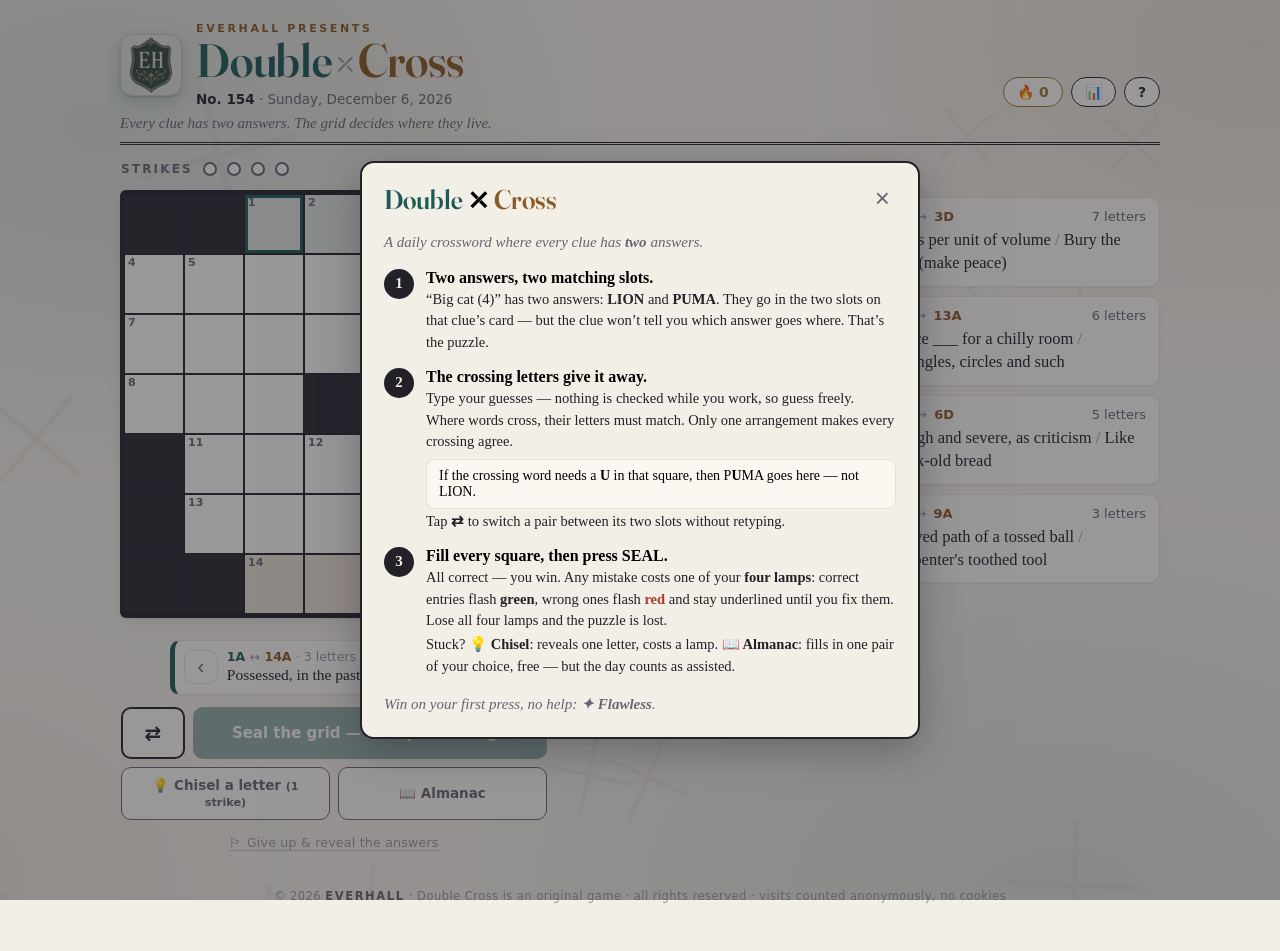
==== index.html @ c8966f08 "Bank extended to 448 days — fresh puzzles through Sept 2027 322 newly generated days appended (64 ex" ====
<!doctype html>
<!--
  Double Cross — © 2026 Everhall (everhall.ca). All rights reserved.
  An original game: play it, share it — please don't copy it.
  No license is granted for this code, the puzzles, or the clues. See /LICENSE.md.
-->
<html lang="en">
<head>
<meta charset="utf-8">
<meta name="viewport" content="width=device-width, initial-scale=1, viewport-fit=cover">
<title>Double Cross — a daily amusement</title>
<meta name="description" content="Every clue has two answers. The grid decides where they live. A new puzzle every day.">
<link rel="icon" href="[data-uri]">
<meta name="theme-color" content="#f2efe6">
</head>
<body>
<style>
  @font-face{font-family:'Fraunces Masthead';font-style:normal;font-weight:600;font-display:swap;src:url([data-uri]) format('woff2');}
  :root {
    --paper: #f2efe6;
    --paper-hi: #faf8f1;
    --paper-dim: #e7e2d4;
    --ink: #232028;
    --ink-soft: #6a6472;
    --ink-faint: #9b95a4;
    --accent: #1d5a56;   /* viridian — first twin home */
    --accent-wash: #1d5a5620;
    --accent2: #8a5a24;  /* ochre — second twin home */
    --accent2-wash: #8a5a2426;
    --good: #2f7a4d;
    --good-wash: #dcead9;
    --swapc: #c4841d;
    --swap-wash: #f4e3c2;
    --miss: #ac3b2a;
    --miss-wash: #f0d8d2;
    --gold: #9a7b2d;
    --block: #2a272e;
    --display: 'Fraunces Masthead', Georgia, 'Iowan Old Style', serif;
    --serif: 'Iowan Old Style', 'Palatino Linotype', Palatino, Georgia, serif;
    --sans: -apple-system, BlinkMacSystemFont, 'Segoe UI', system-ui, sans-serif;
    --cell: clamp(38px, calc((100vw - 44px) / 7), 58px);
    --shadow: 0 1px 2px rgba(35,32,40,.08), 0 4px 14px rgba(35,32,40,.07);
  }
  * { box-sizing: border-box; -webkit-tap-highlight-color: transparent; }
  html, body { margin: 0; }
  body { background: var(--paper); }
  #dxapp {
    font-family: var(--sans); color: var(--ink); background: transparent;
    position: relative; z-index: 1;
    min-height: 100vh; padding: 0 16px 40px; user-select: none; -webkit-user-select: none;
    touch-action: manipulation;
  }
  #dxapp .wrap { max-width: 1040px; margin: 0 auto; }

  /* ---------- living background ---------- */
  #bg { position: fixed; inset: 0; z-index: 0; pointer-events: none; overflow: hidden; background: var(--paper); }
  #bg::before {           /* soft, slowly breathing colour wash in the house palette */
    content: ''; position: absolute; inset: -25%;
    background:
      radial-gradient(38% 38% at 22% 26%, rgba(29,90,86,.13), transparent 70%),
      radial-gradient(34% 34% at 82% 20%, rgba(138,90,36,.10), transparent 72%),
      radial-gradient(44% 44% at 72% 84%, rgba(29,90,86,.10), transparent 72%),
      radial-gradient(30% 30% at 12% 82%, rgba(138,90,36,.07), transparent 72%);
    animation: bgdrift 46s ease-in-out infinite alternate;
  }
  #bgcanvas { position: absolute; top: 0; left: 0; width: 100%; height: calc(100% + 420px); opacity: .7; will-change: transform; }
  @keyframes bgdrift { from { transform: translate3d(-1.5%, 1%, 0) scale(1); } to { transform: translate3d(2.5%, -1.5%, 0) scale(1.07); } }
  @media (prefers-reduced-motion: reduce) { #bg::before { animation: none; } }

  /* ---------- brand row + crest ---------- */
  .brandrow { display: flex; align-items: center; gap: 14px; }
  .crest {
    width: 62px; height: 62px; border-radius: 13px; flex: none;
    box-shadow: 0 1px 2px rgba(35,32,40,.2), 0 6px 18px rgba(29,90,86,.22);
    border: 1px solid rgba(35,32,40,.14);
  }
  @media (max-width: 480px) { .crest { width: 50px; height: 50px; border-radius: 11px; } .brandrow { gap: 11px; } }

  /* ---------- header ---------- */
  header.dx { padding: 22px 0 10px; border-bottom: 3px double var(--ink); margin-bottom: 14px; }
  .masth { display: flex; align-items: flex-end; justify-content: space-between; gap: 12px; flex-wrap: wrap; }
  .eyebrow { font-size: 11px; letter-spacing: .24em; color: var(--accent2); font-weight: 600; margin-bottom: 2px; }
  h1.title { font-family: var(--display); font-weight: 600; font-size: clamp(32px, 6.4vw, 47px); margin: 0; line-height: 1; letter-spacing: -.005em; text-wrap: balance; }
  h1.title .t1 { color: var(--accent); }
  h1.title .tx { color: var(--ink-faint); font-size: .58em; vertical-align: .14em; padding: 0 .04em; font-family: var(--serif); font-weight: 400; }
  h1.title .t2 { color: var(--accent2); }
  .dateline { font-size: 13.5px; color: var(--ink-soft); margin-top: 7px; }
  .dateline b { color: var(--ink); font-weight: 600; }
  .hdr-actions { display: flex; gap: 8px; align-items: center; }
  .chip {
    border: 1.5px solid var(--ink); background: var(--paper-hi); border-radius: 999px;
    font-size: 14px; padding: 7px 13px; cursor: pointer; font-weight: 600; color: var(--ink);
    display: inline-flex; align-items: center; gap: 6px; font-family: var(--sans); line-height: 1;
  }
  .chip:hover { background: var(--paper-dim); }
  .chip:focus-visible, button:focus-visible { outline: 3px solid var(--accent); outline-offset: 2px; }
  .chip.streak { border-color: var(--gold); color: var(--gold); font-variant-numeric: tabular-nums; }
  .tagline { font-family: var(--serif); font-style: italic; color: var(--ink-soft); font-size: 15px; margin: 8px 0 0; }

  /* ---------- layout ---------- */
  main.dx { display: grid; grid-template-columns: auto 1fr; gap: 26px; align-items: start; }
  @media (max-width: 899px) { main.dx { grid-template-columns: 1fr; gap: 14px; } .cluecol { padding-bottom: 240px; } }

  /* ---------- board ---------- */
  .boardcol { display: flex; flex-direction: column; gap: 12px; align-items: center; }
  @media (min-width: 900px) { .boardcol { position: sticky; top: 12px; } }
  .board {
    display: grid; grid-template-columns: repeat(7, var(--cell)); grid-auto-rows: var(--cell);
    gap: 2px; background: var(--ink); padding: 3px; border: 2px solid var(--ink); border-radius: 6px;
    box-shadow: var(--shadow); touch-action: manipulation;
  }
  .cell { position: relative; background: var(--paper-hi); display: flex; align-items: center; justify-content: center; cursor: pointer; }
  .cell.block { background: var(--block); cursor: default; }
  .cell .num { position: absolute; top: 1px; left: 3px; font-size: calc(var(--cell) * .19); color: var(--ink-soft); font-weight: 600; pointer-events: none; }
  .cell .ltr { font-weight: 700; font-size: calc(var(--cell) * .5); line-height: 1; pointer-events: none; }
  .cell.pencil .ltr { color: var(--ink-soft); }
  .cell.lockedc { background: var(--good-wash); }
  .cell.lockedc .ltr { color: var(--good); }
  .cell.revealedc { background: var(--swap-wash); }
  .cell.revealedc .ltr { color: var(--accent2); }
  .cell.revealedc::after { content: ''; position: absolute; right: 3px; bottom: 3px; width: 5px; height: 5px; border-radius: 50%; background: var(--accent2); }
  .cell.ghost .ltr { color: var(--miss); opacity: .85; font-weight: 400; font-family: var(--serif); }
  .cell.sel { box-shadow: inset 0 0 0 3px var(--accent); z-index: 2; }
  .cell.inslot1 { background: linear-gradient(0deg, var(--accent-wash), var(--accent-wash)), var(--paper-hi); }
  .cell.inslot2 { background: linear-gradient(0deg, var(--accent2-wash), var(--accent2-wash)), var(--paper-hi); }
  .cell.inslot1.lockedc, .cell.inslot2.lockedc { background: var(--good-wash); }
  .cell.inslot1.revealedc, .cell.inslot2.revealedc { background: var(--swap-wash); }
  @keyframes cellpop { 0% { transform: scale(.86); } 60% { transform: scale(1.06); } 100% { transform: scale(1); } }
  .cell.pop .ltr { animation: cellpop .28s ease-out; }
  @keyframes boardshake { 0%,100% { transform: translateX(0); } 25% { transform: translateX(-5px); } 50% { transform: translateX(4px); } 75% { transform: translateX(-2px); } }
  .board.shake { animation: boardshake .3s ease-in-out; }
  @media (prefers-reduced-motion: reduce) { .cell.pop .ltr, .board.shake { animation: none; } }

  /* ---------- lamps + actions ---------- */
  .lamps { display: flex; align-items: center; gap: 10px; font-size: 12px; letter-spacing: .18em; color: var(--ink-soft); font-weight: 600; width: 100%; max-width: calc(7 * var(--cell) + 20px); }
  .lamp { width: 14px; height: 14px; border-radius: 50%; border: 2px solid var(--ink-soft); background: var(--paper-hi); transition: background .25s, border-color .25s; }
  .lamp.lit { background: var(--miss); border-color: var(--miss); }
  .clockchip {
    margin-left: auto; border: none; background: none; cursor: pointer;
    display: inline-flex; align-items: center; gap: 5px;
    font-family: var(--sans); font-weight: 600; font-size: 13px; letter-spacing: .04em;
    color: var(--ink-soft); padding: 2px 6px; border-radius: 7px; font-variant-numeric: tabular-nums;
  }
  .clockchip:hover { color: var(--ink); }
  .clockchip.off { opacity: .45; }
  .actionbar { display: flex; flex-direction: column; gap: 8px; width: 100%; max-width: calc(7 * var(--cell) + 20px); }
  .lockrow { display: flex; gap: 8px; }
  button.btn {
    font-family: var(--sans); font-weight: 700; font-size: 15px; border-radius: 10px; cursor: pointer;
    border: 2px solid var(--ink); padding: 12px 14px; background: var(--paper-hi); color: var(--ink); line-height: 1.2;
  }
  button.btn:disabled { opacity: .45; cursor: default; }
  button.btn.primary { background: var(--accent); border-color: var(--accent); color: #fff; flex: 1; min-height: 52px; }
  button.btn.primary:not(:disabled):hover { filter: brightness(1.08); }
  button.btn.swapb { min-width: 64px; font-size: 20px; }
  .lockwords { font-variant-numeric: tabular-nums; }
  .lockwords .w1 { text-decoration: underline solid #ffffff88 2px; text-underline-offset: 3px; }
  .toolrow { display: flex; gap: 8px; }
  .toolrow .btn { flex: 1; font-size: 13.5px; font-weight: 600; padding: 9px 8px; border-width: 1.5px; border-color: var(--ink-soft); color: var(--ink-soft); }
  .toolrow .btn:not(:disabled):hover { border-color: var(--ink); color: var(--ink); }
  .giveup {
    align-self: center; margin-top: 2px; background: none; border: none; cursor: pointer;
    font-family: var(--sans); font-size: 12.5px; color: var(--ink-faint); letter-spacing: .02em;
    padding: 5px 8px; border-radius: 8px; text-decoration: underline; text-underline-offset: 3px;
    text-decoration-color: rgba(155,149,164,.5);
  }
  .giveup:hover:not(:disabled) { color: var(--miss); text-decoration-color: var(--miss); }
  .giveup.armed { color: var(--miss); text-decoration-color: var(--miss); font-weight: 600; }
  .giveup:disabled { opacity: .4; cursor: default; text-decoration: none; }
  .giveup:focus-visible { outline: 3px solid var(--accent); outline-offset: 2px; }

  /* ---------- the seal: flashes, marks, ledger ---------- */
  @keyframes flashg { 0%, 100% { box-shadow: inset 0 0 0 99px rgba(46,125,79,0); } 18%, 52% { box-shadow: inset 0 0 0 99px rgba(46,125,79,.38); } 35%, 70% { box-shadow: inset 0 0 0 99px rgba(46,125,79,.08); } }
  @keyframes flashr { 0%, 100% { box-shadow: inset 0 0 0 99px rgba(179,64,46,0); } 18%, 52% { box-shadow: inset 0 0 0 99px rgba(179,64,46,.42); } 35%, 70% { box-shadow: inset 0 0 0 99px rgba(179,64,46,.1); } }
  .cell.flashG { animation: flashg 1.7s ease-out; }
  .cell.flashR { animation: flashr 1.7s ease-out; }
  .cell.markA { box-shadow: inset 0 -3px 0 -1px var(--miss); }
  .cell.markD { box-shadow: inset -3px 0 0 -1px var(--miss); }
  .cell.markA.markD { box-shadow: inset 0 -3px 0 -1px var(--miss), inset -3px 0 0 -1px var(--miss); }
  .cell.markStale.markA { box-shadow: inset 0 -3px 0 -1px rgba(179,64,46,.28); }
  .cell.markStale.markD { box-shadow: inset -3px 0 0 -1px rgba(179,64,46,.28); }
  .cell.markStale.markA.markD { box-shadow: inset 0 -3px 0 -1px rgba(179,64,46,.28), inset -3px 0 0 -1px rgba(179,64,46,.28); }
  .cell.sel.markA, .cell.sel.markD, .cell.sel.markA.markD { box-shadow: inset 0 0 0 3px var(--accent); } /* cursor outranks marks */
  .sealbtn { border-color: var(--gold, #a8842c); }
  .sealbtn.armed { background: var(--gold, #a8842c); border-color: var(--gold, #a8842c); }
  .sealbtn.lastseal { background: var(--miss); border-color: var(--miss); }
  .ledger {
    margin: 8px 0 0; padding: 8px 12px; border-radius: 10px;
    background: var(--paper-hi); border: 1.5px dashed var(--paper-dim);
    font-family: var(--sans); font-size: 14px; color: var(--ink-soft);
    display: flex; flex-direction: column; gap: 3px;
  }
  .ledger[hidden] { display: none; }
  .ledger .ledline.now { color: var(--ink); font-weight: 600; }
  .ledger .ledline.warn { color: var(--miss); font-weight: 600; }

  /* ---------- the win show: Folded & Sealed ---------- */
  .showstage { position: fixed; inset: 0; z-index: 60; touch-action: none; cursor: pointer; }
  .showbox { position: absolute; perspective: 1100px; perspective-origin: 50% 20%; }
  .showtile {
    position: absolute; display: flex; align-items: center; justify-content: center;
    box-shadow: 0 0 0 1px rgba(35,32,40,.55); border-radius: 2px;
  }
  .showtile .tl { font-family: var(--sans); font-weight: 700; }
  .showtile.back { background: #efe9da !important; }
  .showtile.back .tl { display: none; } /* clean paper backs — no ghost letters */
  .showtile.tblock.back { background: #55504a !important; }
  .foldgroup { position: absolute; }
  .foldshade { position: absolute; inset: 0; background: #232028; opacity: 0; pointer-events: none; z-index: 960; }
  .castshadow { position: absolute; opacity: 0; pointer-events: none; }
  .crease { position: absolute; background: #232028; opacity: 0; pointer-events: none; }
  .sealcard {
    position: absolute; z-index: 62; border-radius: 12px; background: #f6f2e7;
    box-shadow: 0 2px 6px rgba(35,32,40,.28), 0 14px 34px rgba(35,32,40,.25);
    border: 2px solid rgba(35,32,40,.5);
  }
  .sealcard.gold { border-color: var(--gold, #a8842c); box-shadow: 0 2px 6px rgba(35,32,40,.28), 0 14px 34px rgba(168,132,44,.4); }
  .sealface {
    width: 100%; height: 100%; transform: scaleX(-1); display: flex; flex-direction: column;
    align-items: center; justify-content: center; gap: 6%; padding: 7%; box-sizing: border-box; text-align: center;
  }
  .sealface.plain { transform: none; }
  .sealcrest { width: 38%; height: auto; border-radius: 12%; box-shadow: 0 1px 3px rgba(35,32,40,.3); }
  .sealtitle { font-family: var(--display); font-weight: 600; color: var(--ink); font-size: 14px; letter-spacing: .04em; white-space: nowrap; }
  .sealsub {
    font-family: var(--display); font-weight: 600; color: var(--accent); font-size: 11px; letter-spacing: .12em;
    border: 1.5px solid var(--accent); border-radius: 4px; padding: 2px 7px; transform: rotate(-6deg); white-space: nowrap;
  }
  .sealflaw { font-family: var(--display); font-weight: 600; color: var(--gold, #a8842c); font-size: 10.5px; letter-spacing: .14em; white-space: nowrap; }
  .skiphint {
    position: fixed; bottom: calc(20px + env(safe-area-inset-bottom)); left: 50%; transform: translateX(-50%);
    font-family: var(--sans); font-size: 13px; color: var(--ink-soft); background: var(--paper-hi);
    border: 1px solid var(--paper-dim); border-radius: 999px; padding: 6px 14px; opacity: 0; transition: opacity .5s;
    pointer-events: none;
  }
  .skiphint.on { opacity: .92; }
  .trailcv { position: fixed; inset: 0; z-index: 55; pointer-events: none; }
  html.showtime .kbd { opacity: 0 !important; pointer-events: none; transition: opacity .3s; }
  html.showtime body { overflow: hidden; }
  #endpanel.enter { animation: panelin .42s ease-out; }
  @keyframes panelin { from { opacity: 0; transform: translateY(14px); } to { opacity: 1; transform: translateY(0); } }

  /* ---------- footer ---------- */
  .sitefoot {
    margin: 34px 0 8px; text-align: center;
    font-family: var(--sans); font-size: 11.5px; letter-spacing: .04em; color: var(--ink-faint);
  }
  .sitefoot .sf-mark { font-weight: 700; letter-spacing: .14em; color: var(--ink-soft); }
  @media (pointer: coarse), (max-width: 899px) { .sitefoot { margin-bottom: 96px; } } /* clear the fixed keyboard */

  /* ---------- keyboard ---------- */
  .kbd { display: none; flex-direction: column; gap: 6px; width: 100%; max-width: 560px; }
  .kbd .krow { display: flex; gap: 5px; justify-content: center; }
  .kbd button {
    flex: 1; max-width: 52px; min-width: 0; height: 52px; border: none; border-radius: 7px; background: var(--paper-dim);
    font-family: var(--sans); font-size: 18px; font-weight: 600; color: var(--ink); cursor: pointer; box-shadow: 0 1.5px 0 rgba(35,32,40,.25);
  }
  .kbd button:active { background: var(--ink-faint); }
  .kbd button.wide { max-width: 82px; flex: 1.6; font-size: 15px; }
  @media (pointer: coarse), (max-width: 899px) {
    .kbd { display: flex; position: fixed; left: 50%; transform: translateX(-50%); bottom: 0; z-index: 40;
           background: var(--paper); padding: 8px 8px calc(10px + env(safe-area-inset-bottom)); border-top: 1.5px solid var(--paper-dim); }
  }

  /* ---------- active clue bar (clue-in-sight while typing) ---------- */
  .cluebar {
    display: flex; align-items: center; gap: 9px;
    margin: 10px 0 0; padding: 8px 9px;
    background: var(--paper-hi); border: 1.5px solid var(--paper-dim); border-left: 5px solid var(--accent);
    border-radius: 10px; box-shadow: 0 1px 2px rgba(35,32,40,.05);
  }
  .cluebar[hidden] { display: none; }
  .cb-mid { flex: 1; min-width: 0; }
  .cb-heads { font-size: 12.5px; font-weight: 700; font-variant-numeric: tabular-nums; margin-bottom: 1px; }
  .cb-heads .h1 { color: var(--accent); }
  .cb-heads .h2 { color: var(--accent2); }
  .cb-heads .sep, .cb-heads .len { color: var(--ink-faint); font-weight: 500; }
  .cb-clue { font-family: var(--serif); font-size: 15.5px; line-height: 1.35; color: var(--ink); }
  .cb-clue .parts { color: var(--ink-faint); }
  .cb-nav {
    flex: none; width: 34px; height: 34px; border-radius: 9px; cursor: pointer;
    border: 1.5px solid var(--paper-dim); background: var(--paper-hi); color: var(--ink-soft);
    font-size: 20px; line-height: 1; padding: 0 0 2px;
  }
  .cb-nav:hover { border-color: var(--ink-faint); color: var(--ink); }
  .cb-nav:focus-visible { outline: 3px solid var(--accent); outline-offset: 2px; }

  /* ---------- clue cards ---------- */
  .cluecol h2 { font-family: var(--display); font-weight: 600; font-size: 21px; margin: 2px 0 10px; letter-spacing: .005em; }
  .cards { display: grid; grid-template-columns: 1fr; gap: 9px; }
  @media (min-width: 1180px) { .cards { grid-template-columns: 1fr 1fr; } }
  .card {
    background: var(--paper-hi); border: 1.5px solid var(--paper-dim); border-left-width: 5px; border-radius: 10px;
    padding: 11px 13px; cursor: pointer; box-shadow: 0 1px 2px rgba(35,32,40,.05); position: relative;
  }
  .card:hover { border-color: var(--ink-faint); }
  .card.sel { border-color: var(--accent); border-left-color: var(--accent); box-shadow: 0 0 0 1.5px var(--accent); }
  .card.done { opacity: .62; border-left-color: var(--good); }
  .card.done:hover { opacity: .85; }
  .card .heads { display: flex; align-items: baseline; gap: 7px; font-size: 13px; font-weight: 700; margin-bottom: 4px; font-variant-numeric: tabular-nums; }
  .card .heads .h1 { color: var(--accent); }
  .card .heads .h2 { color: var(--accent2); }
  .card .heads .sep { color: var(--ink-faint); font-weight: 400; }
  .card .heads .len { color: var(--ink-soft); font-weight: 500; margin-left: auto; }
  .card .cluetext { font-family: var(--serif); font-size: 16.5px; line-height: 1.42; color: var(--ink); user-select: text; -webkit-user-select: text; }
  .card .cluetext .parts { color: var(--ink-faint); }
  .card .state { margin-top: 7px; display: flex; flex-wrap: wrap; gap: 6px; font-size: 12px; font-weight: 600; }
  .card .state:empty { display: none; }
  .tagchip { border-radius: 6px; padding: 2.5px 7px; background: var(--paper-dim); color: var(--ink-soft); }
  .tagchip.good { background: var(--good-wash); color: var(--good); }
  .tagchip.swap { background: var(--swap-wash); color: #8a5c10; }
  .tagchip.badge-y { background: var(--good-wash); color: var(--good); }
  .tagchip.badge-n { background: var(--miss-wash); color: var(--miss); }
  .tagchip.stale { opacity: .42; } /* badge word no longer penciled — history, not a live verdict */
  @keyframes cardflash-amber { 0%,100% { background: var(--paper-hi); } 40% { background: var(--swap-wash); } }
  @keyframes cardflash-red { 0%,100% { background: var(--paper-hi); } 40% { background: var(--miss-wash); } }
  .card.flash-amber { animation: cardflash-amber .8s ease; }
  .card.flash-red { animation: cardflash-red .8s ease; }
  @media (prefers-reduced-motion: reduce) { .card.flash-amber, .card.flash-red { animation: none; } }

  /* ---------- end panel ---------- */
  .endpanel { margin-top: 14px; border: 2px solid var(--ink); border-radius: 12px; background: var(--paper-hi); padding: 16px 18px; max-width: calc(7 * var(--cell) + 20px); width: 100%; }
  .endpanel h3 { font-family: var(--display); font-weight: 600; margin: 0 0 4px; font-size: 24px; }
  .endpanel .verdict { font-size: 14px; color: var(--ink-soft); margin-bottom: 12px; }
  .endpanel .clockline { font-size: 13.5px; color: var(--ink-soft); margin: -6px 0 12px; font-variant-numeric: tabular-nums; }
  .endpanel .rowbtns { display: flex; gap: 8px; flex-wrap: wrap; }
  .countdown { font-size: 13px; color: var(--ink-soft); margin-top: 10px; font-variant-numeric: tabular-nums; }

  /* ---------- modal ---------- */
  .scrim { position: fixed; inset: 0; background: rgba(35,32,40,.45); display: none; align-items: flex-start; justify-content: center; z-index: 60; padding: 24px 14px; overflow-y: auto; }
  .scrim.open { display: flex; }
  .modal { background: var(--paper); border-radius: 14px; border: 2px solid var(--ink); max-width: 560px; width: 100%; padding: 20px 22px 22px; box-shadow: 0 12px 40px rgba(35,32,40,.35); margin: auto 0; }
  .modal h2 { font-family: var(--display); font-weight: 600; margin: 0 0 2px; font-size: 27px; }
  .modal h2 .t1 { color: var(--accent); } .modal h2 .t2 { color: var(--accent2); }
  .modal .mclose { float: right; border: none; background: none; font-size: 26px; cursor: pointer; color: var(--ink-soft); line-height: 1; padding: 2px 6px; }
  .modal p, .modal li { font-size: 15px; line-height: 1.5; color: var(--ink); }
  .modal .lead { font-family: var(--serif); font-style: italic; color: var(--ink-soft); }
  .howstep { display: flex; gap: 12px; margin: 14px 0; align-items: flex-start; }
  .hownum { flex: 0 0 30px; height: 30px; border-radius: 50%; background: var(--ink); color: var(--paper); font-weight: 700; display: flex; align-items: center; justify-content: center; font-size: 15px; }
  .howstep b { font-family: var(--serif); }
  .howstep p { margin: 2px 0 0; font-size: 14.5px; }
  .minidemo { font-family: var(--serif); background: var(--paper-hi); border: 1.5px solid var(--paper-dim); border-radius: 8px; padding: 8px 12px; font-size: 14px; margin-top: 6px; }
  .statgrid { display: grid; grid-template-columns: repeat(4, 1fr); gap: 10px; margin: 14px 0 6px; text-align: center; }
  .statgrid .sv { font-size: 26px; font-weight: 700; font-variant-numeric: tabular-nums; }
  .statgrid .sl { font-size: 11px; color: var(--ink-soft); letter-spacing: .06em; }
  .histo { margin-top: 12px; }
  .histo .hrow { display: flex; align-items: center; gap: 8px; margin: 3px 0; font-size: 12.5px; font-variant-numeric: tabular-nums; }
  .histo .hlab { width: 64px; color: var(--ink-soft); text-align: right; }
  .histo .hbar { height: 15px; background: var(--accent); border-radius: 3px; min-width: 2px; }
  .histo .hrow.lossrow .hbar { background: var(--miss); }

  /* ---------- toast ---------- */
  #toast {
    position: fixed; top: 18px; left: 50%; transform: translateX(-50%); z-index: 80;
    background: var(--ink); color: var(--paper); font-size: 15px; font-weight: 600; font-family: var(--sans);
    border-radius: 10px; padding: 11px 18px; opacity: 0; pointer-events: none; transition: opacity .25s; max-width: 88vw; text-align: center;
  }
  #toast.show { opacity: 1; }
  .srlonly { position: absolute; width: 1px; height: 1px; overflow: hidden; clip: rect(0 0 0 0); }
</style>

<div id="bg" aria-hidden="true"><canvas id="bgcanvas"></canvas></div>
<div id="dxapp">
  <div class="wrap">
    <header class="dx">
      <div class="masth">
        <div class="brandrow">
          <img class="crest" src="[data-uri]" alt="Everhall crest" width="62" height="62" decoding="async">
          <div>
            <div class="eyebrow">EVERHALL PRESENTS</div>
            <h1 class="title"><span class="t1">Double</span><span class="tx">⤫</span><span class="t2">Cross</span></h1>
            <div class="dateline" id="dateline"></div>
          </div>
        </div>
        <div class="hdr-actions">
          <button class="chip streak" id="streakchip" title="Current streak">🔥 0</button>
          <button class="chip" id="statsbtn" aria-label="Statistics">📊</button>
          <button class="chip" id="helpbtn" aria-label="How to play">?</button>
        </div>
      </div>
      <p class="tagline">Every clue has two answers. The grid decides where they live.</p>
    </header>

    <main class="dx">
      <section class="boardcol">
        <div class="lamps" aria-label="Strikes">STRIKES
          <span class="lamp" id="lamp0"></span><span class="lamp" id="lamp1"></span><span class="lamp" id="lamp2"></span><span class="lamp" id="lamp3"></span>
          <button class="clockchip" id="clockchip">⏱<span id="clocktime">0:00</span></button>
        </div>
        <div class="board" id="board" role="grid" tabindex="0" aria-label="Crossword board — arrow keys move, type to fill, Enter to lock the selected pair"></div>
        <div class="cluebar" id="cluebar" hidden>
          <button class="cb-nav" id="cbprev" aria-label="Previous clue pair">‹</button>
          <div class="cb-mid" aria-live="polite">
            <div class="cb-heads" id="cbheads"></div>
            <div class="cb-clue" id="cbclue"></div>
          </div>
          <button class="cb-nav" id="cbnext" aria-label="Next clue pair">›</button>
        </div>
        <div class="ledger" id="ledger" hidden aria-live="polite"></div>
        <div class="actionbar" id="actionbar">
          <div class="lockrow">
            <button class="btn swapb" id="swapbtn" title="Swap the two penciled words between their twin homes" aria-label="Swap words between twin slots">⇄</button>
            <button class="btn primary sealbtn" id="lockbtn" title="One press judges the whole grid"><span id="locklabel">Seal the grid</span></button>
          </div>
          <div class="toolrow">
            <button class="btn" id="chiselbtn" title="Reveal the selected square's letter — costs one strike">💡 Chisel a letter <small>(1 strike)</small></button>
            <button class="btn" id="almanacbtn" title="Reveal the selected pair — free, but today counts as assisted">📖 Almanac</button>
          </div>
          <button class="giveup" id="giveupbtn" title="Concede — reveal the whole solution and end today's puzzle">🏳 Give up &amp; reveal the answers</button>
        </div>
        <div class="endpanel" id="endpanel" hidden></div>
        <div class="kbd" id="kbd" role="group" aria-label="On-screen keyboard"></div>
      </section>

      <section class="cluecol">
        <h2 id="cluehead">The clues</h2>
        <div class="cards" id="cards"></div>
      </section>
    </main>
    <footer class="sitefoot">© 2026 <span class="sf-mark">EVERHALL</span> · Double Cross is an original game · all rights reserved · visits counted anonymously, no cookies</footer>
  </div>
</div>

<div class="scrim" id="helpscrim" role="dialog" aria-modal="true" aria-label="How to play">
  <div class="modal">
    <button class="mclose" data-close="helpscrim" aria-label="Close">×</button>
    <h2><span class="t1">Double</span> ⤫ <span class="t2">Cross</span></h2>
    <p class="lead">A daily crossword where every clue has <b>two</b> answers.</p>
    <div class="howstep"><div class="hownum">1</div><div>
      <b>Two answers, two matching slots.</b>
      <p>“Big cat (4)” has two answers: <b>LION</b> and <b>PUMA</b>. They go in the two slots on that clue’s card — but the clue won’t tell you which answer goes where. That’s the puzzle.</p>
    </div></div>
    <div class="howstep"><div class="hownum">2</div><div>
      <b>The crossing letters give it away.</b>
      <p>Type your guesses — nothing is checked while you work, so guess freely. Where words cross, their letters must match. Only one arrangement makes every crossing agree.</p>
      <div class="minidemo">If the crossing word needs a <b>U</b> in that square, then P<b>U</b>MA goes here — not LION.</div>
      <p>Tap <b>⇄</b> to switch a pair between its two slots without retyping.</p>
    </div></div>
    <div class="howstep"><div class="hownum">3</div><div>
      <b>Fill every square, then press SEAL.</b>
      <p>All correct — you win. Any mistake costs one of your <b>four lamps</b>: correct entries flash <b class="t1">green</b>, wrong ones flash <b style="color:var(--miss)">red</b> and stay underlined until you fix them. Lose all four lamps and the puzzle is lost.</p>
      <p>Stuck? <b>💡 Chisel</b>: reveals one letter, costs a lamp. <b>📖 Almanac</b>: fills in one pair of your choice, free — but the day counts as assisted.</p>
    </div></div>
    <p class="lead" style="margin-bottom:0">Win on your first press, no help: <b>✦ Flawless</b>.</p>
  </div>
</div>

<div class="scrim" id="statsscrim" role="dialog" aria-modal="true" aria-label="Statistics">
  <div class="modal">
    <button class="mclose" data-close="statsscrim" aria-label="Close">×</button>
    <h2>Statistics</h2>
    <div id="statsbody"></div>
  </div>
</div>

<div id="toast" role="status" aria-live="polite"></div>

<script>
(function () {
  'use strict';

  /* ================= injected data ================= */
  var BANK_B64 = 'Po5BmUbUXMgFz0Hld/p+/[base64]/PTsRN3Q6qMa8r9WnxYr4yqEvETZsSl0GRB5Zz53q2Zu9jtn3tcR/MFpYIigTFXNg6qGixMf8h/yq/L6Jf30PaCf4Q7QWdfLQlvnrsZ7QmtnkdmFPDXYtQ1lfhF6wpvi+iPKF6lGL+AY8KkAKcWJdQ1XGkJ6199nP3b7slRZNCxkC1Vp4QxGK+Nqs3rjWqJO93kX7DUsAU2xnJTcdm5Hbtbup85HH7yj/GPpZHzFLWVYg3pTi8PaFn/2m5O8BdjEDPBpoZ2xy+Ltdo4HfwJ+VqsoRHwxWZAYwalAnSffQduDmwM7h2vguHQNJaxkXTWcAPzy3KN7MhvjjmJPbPXMgTjhzEVMsK53nhGrYnqjH4OqVdxQvbQdZdyQiVC8F+9m+ibbVm5igEhhWPXL1NvUzdV+J96mS0brJ74HygT8MYiB/GE40d/3rtZOo05T3mdeU7A9YflhOUC9FH1i67PaUmrzC5e6w7wFrcWcwb6nrNFskvqyG/OqMvoyq/IUDHXc1b00zHRsE993nsfvNn5nvkfYIRgR+PCIIKhEGLPaA6tjqjN6g5vtRXz1mXGtxD2wqdOOppv2z4B5569XiSG4Je1VLbH5dc52GhJrxzoyq/Sf6dA4sPj1yDEIMQ0yigeqV9l3+Sce9Ky0bJQ/YR+wubDa40/GvxeelgqTi8nQrXCoQK1FfdGvBg9w6febg18Dm7Q4xOxBjWVsBKwlHoNKE/zWL1ZO88WYYFmU6BBZ8OkwjyLaQ9tD2gKfdM93aCBpIHkFHZRcJg4SG3JuB7/[base64]/ZM1kHdHt0ayF+0b+Uv6nDzdfk7pcUjjwWJXc4agQCtOrdqriWzK7Q+qFrDSIR80WyOAI8BqyT5a/Fu9GLrLUTACIlEhRmFCNVX4DLqdfwGqDykILZHzEjCQM9f1Viec/xl9mD4eeR1uD5P7gKREJcN31qPA/ElqDy4K7k6uiLPeoVnlg+OGohXzHCjPa1r+WC4OfN/T9xItQKWA9gQgTD1K7otonz1N40+1UKGX89U1UvNGc5o+CLXLsZoozm500PBC5IMw0rfCIky7mrkJb97+xi2NodR0kvRR5FS10rqY+Ri4ye/SPNk740EgRqfGcUDjgaXIa0nkhy5eqB9vBCWF4sYiQeXAIsDvHmzNagjryOqPqDBRt1N21LMRsZBvXf5bP5z5mb6ZP0DkACfD4gCiwTTF69j/iWxfPN05SJHhUHBP7VO1QTKXfYxoy66YPBnrz2uXpUMiEafVZFl2m35bOl/9GjweKE7Ep9GlRXcGZ1BiwPnJbUpuCaoY/Ntj2HFSIQL3EfbXtU9sSrEMs40vzi4PBmBTJ8RgRLZU9wzoDy3Jrcu5Xz4No9FgXXZS9JW1FrDMeJivWrtPPNus4FFqxmPF5IYyh2DJq5xvCuxNLx14T7MW9kF9h79CoUftjmhc+t6vDX3b/STRMdNikDQR6wLjDS/YKwwsnTzIaBHj0zcW84Dih/uSfpu5GfmOLd743/hg0aTCo4HgxXdMuQZ/mm5Z/80vzm0UJQEm1/YUMBOlhKsbecjo1D/ePRyF8wBkgzZEZIelAvta6wrvXKwNfhi8nLZQ8tO0U/XQtgi6S7vLudl/2zgLy/NKtpTyUbWV9kUoTXoa+khoz2nbIkXxxmIDPpWgFjZevN/qH2icexu/[base64]/[base64]/9Exyj3QEcRVzh2cKbUvqTjgfeMsu13GT8sViRGCXpUXoEbndfdm7TPkcvjMRYcgjwHWE5YKpiW7PektvyLwOL1CglCHZZ5kgRafA7007HPvIbA05X5DxUXeCsFb1CmbAL8uv2+8N7wwoH+4WdlFyQmeBOhbwWH8ZPpornjwMupjEcYCgU6DXJULiwilO6Von3HCZ/l+jg3XQsxFwEKfAZl+6WLnba41tS76MUvEKosZiwSMX4cpsC6yYLk44nb1CMFEzU6ZRoVA213Mb+Vl/[base64]/D/+d/95uHUK0jfLMMtKyVjCZ7QnqGbifL1wunOYBM8NggDsStoU3He3cON2/jH2ZqrOTa8PihSEFN0MnSepNOYi+DL7EYMui12YRp8YkxCOHrgyujXwOq0wqier0kbYSc5F1UPbRM9++TX/cfRm62/uApwFihmIBpcAigK8eLIntDDsZ7g0/oQagVHJE95MrSq9a/hp4mG1N6k/7x6DWcpa1BCWF5UZoTLCZud0pnf7LhSAAokQiwzZU5AduCm8Krx9/mnoFaZG0QDPTNlZ3EeIbuB05nfmZKRAoUBCwFfVTZ8VjBjcX+Ujtij/bvMl/WOKBf5NgF+dU9te3yy4Jr48uSfDZ+FzDIxXyBLEBJIYlibhNLQutTLnNrMm2QDNQppvk2iIAoY9tGzuf/F97zS9jxSAEZ4PklTGVolw7XOHMK9ytjriL41DwkLOQoZfxgypN89y72u+Srxy/ppKywaAQp1FhAybNLIys2Kvcao4rQDyD/ENjBiKH85T9mn0JK1/5Wz8e/bFStgA307TKZADoSarPKE4rSmoPq8Amgr9W9lN2gvQUfturTCjWbpAqzJKwFeRAJcQlFLWULp7ojGwcPNxvmz8E/VF2EjIWcRFkT3ubP9r8Df7a/BoUoMIzxyKHY0b2BWqcuZlhDyjeKYohUHLXoRd20+QUZFw42rrYvs89mP3ekWqTLFX0QjHWcoxujCiN+Jt5CmoN99VhAqDGZUVjnDaYO9o7T3tY6Fy7oMLyEmDP5UF2hWUOvpouD2nKqA49CrGTMVfzkrSGeISyTu5K7s1tXDic+aZTI1H1FCeA4oLkSOlb/Fpp376dIIIwkTPDI8V+kPfSLJy/mL6OPdi9Dzozy3GPNpCyknYQucntjbmYvwr8DjzGIRPjQKAbtBG3AWnfu5s7W+0cvlkG81PyDGEBcpdmRTzA6ovt3ileZgpulTSGPlg3x3aHc0quCi0cLstsCumK1LGWMlOxFXDW8RO/ni1f/F15mvvb4IchQqZCYYXgAqCPfkytCiiL6IrrDxThRnfUY0JmhrdL7dr5hWYZ/p74WGQSdBLnRSQSMwUmSGybqUnsFb3ev2ABpAegELeFsdflzijLqwrpn7paI4hzkTLT9sdkF2VSaJC4mT2YfVy/GO30wOAEoRT1STAJcJr9XbmNaMjozC6WoAGhwXOTtBTw16gOqp9vDmnWuU06oYMhQmAB5NbkBjwYPcSpjWza/A7oQ2IA8JKx1vUX45Z/zbFaOdvvku6Sh/LWM9CwRaRD9ZB8CKjNv108D73Pflq1V6HSddSzEzcJfxtu2Wuffw583AG2UnDTMU5kBicAqZ252qrLrk8uy2Aco9xigyQEpEPyGftYeNy/zu7eOthE4ofxlHAFcNTzRqtKa5kv32zP7Qvy1nGSpwZh3zFUZ5g7DPqc6Rw+m2+lB6aF8kRmAqVRdAQpRjwdONu/3i9MdUUgR/KT9kUmhOpJaU+3nb1Nvp7+IBD3U29FIcf12zXFuZm8GfwMqo8vVGXD5lX2lvYGZ0dtmKpI6xG9WTndueDV5Mdiw3cUdlKkCCgIbsmpCqxKKkeyVTHAZBY10POXOt/uFmxWaktrj1EwAuXU44OlFjbWbE5qzC/Oed/6TD8Aos12lWEQtNannH5c/x6uXjpMrYwIcAIgFiBEJ4fzhKkIrk4uSWwP7Mi0gX0EPUamweaGI929HOtM7pi/3TzN0+USMtJuQiRDoYx+WOyKu4/+WK+KJYKiWnPS85ch03Ia/Ig42zuNv574YNPgAuLE4REoDCGf7dkpGOndeh97mOXF4sUjRKBEY8euDK6NfE7rDCqJ6rSRthIzkXVQ9tEz375Nf9x9Gfqb+4CnQSYBZtE0xKAXPgl7ym6Yr0pwVWg3UfYUckAnRjUXa8zqC7sb/[base64]/pq9zOzkETHTacR3AKLHohnuDavMP818QepQcpQil/MTshaj2a/V7MqsGy7O+1u9sVK2AWZEdNN3QvqbugW8SSpM/o4tQLifpsSl2bcW80Srm6gfPVx5H6/eB2eVZ0MigOSAp9QkCWYc/Rl83G+K7FDxQ+RCdBI01PVb6sr+CyvNcV98WgGiRSODYwB2FmTMKM5rS+/dbV4pCHQW9cZ+QLlAdkOgzike+p873XxKLUrFYITggeZG99XjGDjYYY7oTOoOL98wAz5ef5fmxvhX9dipnukcON1oXvumwrIOI0wxEzLR9dgsymrfPlnpy61fIILgQ2NBvVUzVCyeftz/Tu7Jd91/oJHhEWXAN82mxyccZE/uDLhAYsr/RaFS54UgQaGGoQdozChP68ooiqkYavdQNpX2kLWSNhe9WXya/R+7mmlbuEElhufHpMNlRqJGbY1rCjxafsp+30Og0/IDsJbvSbdV+J56mSlfK4q7nLxS8Nd1x+OE8UdgyqwPqgp5GjyOud+EJ8HnQ3XSdE/lRyiLKU8tDSmNK0qwQ7oFvIImxCcGNZop2rga7AzsWn6cQOCHt9HwRjUWtNfoi+pPaYk9j67bdNF3EbLGp4Y8hTPfrBt6GL8YbpUor5Hz0/ITJ8LxhqfNapp42yxOakmsCfAFYwIxh/VEeJN43/sZO0g8nLybvCDBYoDwxHVNIMImimheqk4sDKpPqFMy1nAQ/YR+wmbCrE6qmDxYKc/qWD3i0uJTYVG2lm5H6YksCjuKvcDsSPySoBF0RSSTMdf3FX+YvRt4mD9evpoD8tLqAaGV5kEkU2wJLghuHizPrFjvl7DT8MJ7wrjHII0oS+5bOts9jDsM1jEGI4HjAiWSNVLtHXsaJA47zanLcYPxUPZVdNDzg/mP9cwqjDsO7tk92NFylidGJFTzV2Lau5ojG/rK689oj6AGopu1lTRE8oU0GHtZeJk5XjoPcPeN81W2EvbRZkUgTjlN+d08Dq9Lqci1BSBH88BkBThWaJr7D6iIdZy7jTSrT7RG5BYmxSfRIk08hfrEOtq6XniB8VK3gaCHNUUxhO4JO8toiDMcP457YgAjkbCHMpTgQGuKuFm/BC0K60msl2MQsNSjlLLWJxu2nu2f79gszu9PlnSWtUR2kzQSsdL8mb5ae5l9WP7ZO4emFWfEZQGiw+OIr0lqjmpJ7chqyJdmVPUSdBT0QmaUus4uDGnb/4m9Gu2fJkQnxabFMxVwHejPa164XfpN/05CdJGxTuXA4gMnDb3b/kHqzK8d604wF+LXNpDyFDZG/QrzDGmMbF79XTmlg6QE9xMwwuUH4k8vjXkbb8z+2D8FMJIyEGdVdhV1w/scOtirmXuIPt5/8IBgQOfB4EAyVjcCLxrpy6xJb5/uFvUQc9b3ESFbZZpv2WyNrQw/mr/LLzTBZgYyU/eEtRdrxSoNaIspXG5dKxB0lTBS5oemGGQUOgw/mircelt+3pHqE+gUMJI1ReaH7MvpSrsbv42ryusSdIChgDZW58X4XaocKpr7mXjb61vG4lGjg7SE9tA3DCmKrdkvCy1Ya8qyUHPQ5RHn32WbI4upzy1POZk6mL6eUzFB4oPlwOJGtx+7jH4Zfsapju/cs4M0VHZW9ERlgz/ffIt/G/ie/M0zIE83lDfU9tUjQ2AcO1zri29cPZ39XmBEvYF9G35GN5LpWHrfvZrvmCwa66oRMlDzDKQBIkcyTO4YLo3sGnzPLpNwQH3EvsZigyfF7Fp6GPzOu47oDzhggeJC5NA3UObTeRgjSD1Zqgw9za1RptP1hyZB/5EwFf4bOVp7na2evxqG4IS2DTVLN5cy0PhK6I3rHDzcagnvROaD9kJjx77Q8Io8mS8aupk5mb1dFDNU6welguVG5YI7TWuIK5wmwW0Yt4XwRmeDI8IxQ+BJLc6vz6yLLU6qDlXx1DaUs0Jw0TYcv9z+m7wcfZs/WuDHJYWkEyHCZwOgjakNqZu9jO7cfqEDsZH0UnHO6FH13PjZPs4tCy/afh83UyEXIMIlF+dErBK+W/ncrUrsknzhEXDEZAX3yCfGJU/9hKCFOEB+g3gQZQFnkjKVthJ0UiwLbNm8Wv7fvAiucFSjkXHUKQKgAqgeLc06Sy7e7l9mFrISt1K0R74BuIbqyazJqB8vna3JECOFYtczEOCX8FZhCSnMuF/viu4NrdG3xrHXMxVzVrcKPZr6S3yP6w41ngWhA2KDdUikhmQEKs7pSCzZLIyrTvRWNpIiX3CcdVI3GywIdg0ySu/LKIyHZMMiw6QXtpUgm6oO7k94Xv0LvZhkGnUTttLklzaA5t5+G+nb/1p6iuixzaMFYAbnQ3aDYJ0tC6uKuIorS+0a/ob+x+ODM0fl1vraO1v+iKtJO9o/oUJlUTNH5NbwFy4Iqc0sX2tN+ED7WLNQstB/FTDUesZoDqqUPB+4HenNP+dScRPgguYD40fsTj3B+UC4Gvhav4PjVHcGp4dxFvcEr006T+nIdB//XQNgwydCpMWmEqcGL8uo23zepsu8mL7RdVGyweSVt1bjlb9Zulp73C7CLNKTMpa3ULAH4QPigi1dexooy/6MrEtgAOBTpwMg3bUQ9ly4Gqmcbx7+G/7MUvEKJEfixKOEc8rsCW2cq4v4gf7AJsamQiSF9JcxRaSLOAz9iOoNP89stAvhx+MCZIV0BWcbeoiqCinLPMtrzzdRY8RiXfTWd0RuW/sPOls+3KoSdCPTYpNnVrIWMQBy33he/Z64nboef4UhROLFJ4OiUWPAaU2uz++Mqw1uim51kfQWtJNiELEWfJ/83v8bOM1qW/hXdlKyg3fR5sW5Wi3KqsxsSDhdOstRMANhFLJUcIe1VfgF+gxsTqxf+s9sA7GCcsB11raUdkwoDfJffhup0/FTUyLPskjw1PFVswAuDOuOLhh8HSlP4xVxU+MD5VSiBiPQuBm4Wy4c/Rx8WkCnwGUSd5EqhydLfgrtDG8fq18unzBVtgN8w7nF4YMhSXicu1n8y2xOaqMCoEfkgHDSt8J2X/uFbIg73e3OawgwlTDBpEA4VPaXPtr5GLjVrFbqTuq0VrKDZEYx1/JAJ8p6yntJeZ6+Q+yU9VSyEbMWcMQ3VPgLKNy8Wb3M/tgsK1UpAm3Qd5a1DzsK6x8rSKjdqUm7UbUQ8RawRDnGaoPoSG+K6l79HfnfUfZQYgQjxKVF9NTsGTnbYgrqiDqOKdDl07DTNhVk1zGIu4j7XHsZ6Z/7HxRwES2DdwO2QqRAecysym4YIxthHiEE5gJw1jYR9dS1Xa0JLt98GvnfuZnTMUHnEPIVK8WkzegPLQs+TOuJrMhxAbNB+Ue5AuWF5wz5Wz+Ka8+4mToj0vLGMxP1TeEFZk9rDisPrRyqjrkOMUShgX5R8Fa0A72duxp4SzDNY4uodhX2kPMA58AyFXLJbYy6G7/ffF56mzOSsYSgEDVHcxVs2n+Z+x/uzvfcfKXRo8KlBbTPKIS5DnoJ6Nx/3HrZ+sShhmID4UVgxuFDr459T+xNKYrry9C3EXKWclH10DKQ/0583XpY+5j6n7gAIcPkQnQSJQM3zjrZbAs8zWsUc89XtBEw12ZHI4ck1fvNbMiuHDqeq1siRfrWtZK0kDVXpFy52WtIqBI7W/gKQqWGcoAmBmDB4E0rjevfJ1tnWzhaJ8Ox0jOENZV1RyfJfJ17XHnZfI9o8oGyEmDKZEJileSLPY8sTv1IbI/tXyCC7FH00vYXswSsn/6Ov12t3Tgf/OGC75Jo0DTQslC0j+5Ov9n4Ti5M/NBhU2eAoF1w0nfCuEh4W7tbPx/53O3zySCAssClB2aC6sh4QboFep1rXPzXchFylyAEIdE0EzkcqImoHn7P7dDC4EHyhGGQZYYjBi2bKk04X6+K68ytgWKGOZPzUXJWt0v8SrhIP566G7yaUCrRKJL2VTHR9YQoSbrbe1mtTewKpAAl16LFZVl3F/XaaBt4jjha/xq/nUD1EHfI4obnlaFZKos42yee418+HyADZNc0VfFU9sWmSGyZuJq9mPqeqzJV4dZyEy9GMULkD2oOO8vrDjlKbEgwlHTBoJY11SbCq4tzmXsZaFy9Wz10wqKE5NPjhCCGdEa6gHzcft94yyuRIAGhwbKToIWlV+gOqpV/2Die+J6+c4ExBuVAYRE3VLwCaczrHmUJr47vg2EVsldklDVGt1f/3GvQKdYrSa6IBzLS50HjlXaSJgIs2P9bbt6/nicZfxekF7GQNdImEvLY/px/iT9dvY663gagUnDTLITgB7eGucnoTm2KOs29xX/Uo9RnEKDHJ8ciiK8NrYx7CapPK4jV9ZK1E3SQdFP33jzevUx+23waudrkgaYCY4FlAKbBI4+uHS+I6g06Gu8yAKAFoVV1RfSQKkWuW/[base64]/+MvR9z3fGU81LmxbDWo1m7mWibOh3+37zN0+6C5IFhkaMAY8x9S6yI6Yq+XCnIdtVzg/PAs9AyUvMc6gi1y7Gar8spMAcgAuSBcNK3x+aPasj5G2/JPtg/BbfUt9KyQDsDeQbpDqmJ7Vu8WzpNbfAEJocnx7HX8kQ3GLrSaAyoXayK/IS21zOQZkQyEXOFa9loVX3efphumn5hxOMCooaj1SrXdZy5W36b/[base64]/4c/t1sXvtcOpn6xKGGIkOhRWCG4QOvjn1P7E0piuvLkLcRMtZyUfXQctD7yXhNqxw5T2vIrwdlF2fEfhnhhqAeKsr72HucrQmtmwBigLNU9oW2FmTK6IguWe/OqN4uDvARtdSy0CSGYZeyDaqKcxm427pZe19AtATygSUS4AByDWgNa8w4DapL6l57gD9F41MhBWOTdZzpDamdOZiozOtjEDGR+MEiA6ZEollpWirO6QwtjigLYIJh13IQdBXxhy+LsZz8TnwZv1/4cEJghHYJZYemAKVNbkj/xbvB+R650GFRt9LwlnFCJgP4GT8bu1zsDa3NbnBUr4PjgvGG4YYoCfjNqs9qnn6OfFAzk6PXs5dy0/NC6s10GvxbrB98igBgA6HG44VxCDBIOBg/2rjcLg3uDvxC4RIzUnHQoMTjWygJqcV42/lf7p4A4QM2RaAFocHkVzia8cusTC/KLItkk3bXolb1lWQV9t5s3XkcOEzs3+gd1/UMNEw11DOWtNoqS25KuF79Dq1PtpAkwOdXJAWlzLaYPUq82SyZ7hq4ooGhlnITLENwRCcNahrrSelK6wt+xSLbJUGkwnVEcdN4WDtKLIi6WPvaejRQMQCwxHVPp4Rhje1eqs74jKgK7tExwiJQ/hez0/DUuxxqHT3ZvZ65Hqyzg/KHcEXnhSNCvAR+QH+deZ1/HiiX4xXwFbWHZ8Y3UTwf+N47yGwNPIzAcUknQWGWpQPmAS3N7Rt83qeM750+17fR8IL1UrZWt0l9G3/JPx76SDrcACPBIEdwCHJMchZ62bxZuA88D73ZIBO10+cDINCnwGZXu107XKwdvcr7TMGlQmBCcBdwy+aPOIrsmCyceA7pHvDFsVc31mHbvZJknWrJ607pieqL67CXcRK2UnHV8BLwn25c/Vo42/jav9ggQacDZsTjAaGAP03uSy+M6YnuiS9w1DTQ90LhljPX44hvGblO/[base64]/w1/2yqv0O4XtJR1UrfHpc6ryO1Y7F1vD6/IMJCmAifRpMNnX39YOhgpSvyde47u4MFyAmbG4Yah1STL7tuvGPodIs2pEjNFcpGy0POX9RBrxSvXq0+riK2LOOZHs9RyReZEtRdryPrcOxkhiOjMbkegUHDWtlB3xTWGaEyzmblYel2qWEX1S+aF50R22jTKuJq/GPsLrMquTzrC5VT3k3RHJEZimatL6hQ73WmbuNuFM5KxCzcE5xMkRWhZq0tqSrzHPMUkA6bF80J1U/UUsh2tCS7bfBr+mfxPELLQc1NxiKJCoo6qiC2a/V1ijW0JswFz1yYVN5a1kfedrZk8yvscPI28MoCyyHCOM5a20TBcKk+oX30cKo65XmBEs4FhxD1T8xL8XzmN6Ro7Ha4P/DUAoIBixDcEosQnTWyM7lg8TuAOr1Sj1XPTdNEyh/wZu4g/STjf607vS6j11fLVcxSwVHPX/ly+nWxe+1w6mfrE4YYiQ6FFYMbhA6/OfU/[base64]/YCtJ99AyzP6o/vyawGcILkAzlQtpGzQ31c/548TrPNs5it9xDxkWSE45axUyxOrp56Gy6e7l9gVjHUttGy1LCCJULxHbzf+Nx+XLzbgudDosKiReDX7BXiHjqd/Ux9Ty0P75UhBaGTtZe01qNJKBup22pW+l09ncR2kicUJJL0UfWLqIo5irhMLl7rDbdXJdnhWKAC4EIni+mcfVw83HgOKIyHZMOiR6RGdRa02nlZf4esTiwL6c+3VOWXJ9IwF/GFNV58X7uZPwktCvPixuKHsQPkB2VMJ09sC69bpYrrDmtZYdRwUfNSIpfzArfI9gysjmtJPJ699FAxBWEWNVVzhrRa+QUqz62JLMxrkSCQsoO31jSGJsZpV+oRsFKpWTjderOEMoawQmTGpFZ8BH5Afhp+3bhdvBahkaHFJBL3F+MHLNyrzGpT/Vi4n1IxxmVCYQO2kqdA/Ig8SGqKqE/p2j7X9hTyk6QCppty2DlI+hr/Gz2Ir1MKZtHlEyAXt9IyFn3Z/[base64]/zX5aOl+83H2MDCFONZUw0zfWJcRunThf70sq3T6c4kFhR7vT8NX2BTdYO585mz9MLY3g24D0AWJDtUV2ASBMKEr+RniBe057mWYBMlKz1DPB4YbzXX4bu8gsXv3N6TAP5YejUCUFt0akiekZOpjziOwIrk/wlXJBNBD3USfTe1nqFjtUKosqyW3wAaHGpUQkQDJWNwpu2S5KLAv+XP8Vo4ZmGDNF8xV30L+afpq7TL4YfV7/pUTiV/HQawZmR2tM6g+oib3Ja8suVfVE/IT4wqWDN0Z/XXtJacw9WjwLEnXB9lIzD2LXJ0TtSGub6Mjri6vK+sLlW3LVtxZ+1Taa6Mj7H/tbvNu4WJRsUq9UI1byF3SUaInrmbxYLYgr22EAM4HzQn+SNVAm2b5f/c8uSfce/FwB4dCzwiKVppfmDeiNr9l+SSmKfgP8BSPXppQnQmYH4Ehpj2tOrItpiahnVbZTN5Tx0baRN1i8GH/[base64]/ynSItkuqTuqJUWfFY1A0RuHEIlg42GufOxjhzurPtBYz0nPHMNcjE3CcuN//nigPaNQ4IQNhAKBBI9AvxaJLvYPqzusZ45nj2qCEckNz13aVNEcvi7ndeh95CW8OPbPBcE2jB2cGJMAl3G7LKkusTW3OvNBhX3US9oX10bYDf5k8Gu/bP06xz72iFzKDoVSh1iaD7w8rTzmE/ICoHPgAIoJ3VvARYcGm03ucvQorj+9MbkqNYoKjRaUTIoSngjzPKonrz/7e/hup0+LW8pTy0fETdxp8HOlJu5woke7QFTaWctS1wOBCpMXoiynY+MwtyirN9xLlxaLXZULknbbZqwj4nf9e+A6/WQQmx2YD8Nbvhefaass/DmqI75qtyzARJYNkxrlU9sUyXSwb/Fu/HK6VKK+Qs9CyEyYEMFd3XajLKhs7n62aPVr7kOAR8NE2VHQCPZn8WXpbqFv8y36nQuDFMNg2yLdTt9293bmNK0/43PtRM1Nh02JWYIWlXjqd/p++3GlY+pm6ocKyQrDSNQolxeibLY7uS22Lr59oQ2bRsZXwFuRZ/NNvW2vf6k5vienIB3XWcxf0kfGWsRd4nHhf+9o4mrlIeodgBqXG4IWiBmeNaUzqzS/[base64]/KfkfjmTJT5kX20nKROJj9CTQbf5z+i8JjA7FY5kSkxSWFf105HuRJaA953S/XYkLylaEWt5J237/NfNnuXand/t/CIs+ySPBU8pWzAO/M6w26W/+Ir8lgUKLEIxHlRqIZ8F78TH/futmumG5fk2XH4YZlhXUSZ0krGH3Zocq/mb/OdFKzw/MW5xGwljEd+Qg62z5eft65YcAlASbEpJGnAGSOKlkm23GY/V08nHTR8lPzgCdA8xb6WHhJ+0p+SK2NcuNHY0L3gWJEpIRjGm6Jb8oqDP7MLgSz13TWcoVixLpU+kt72DrMuh67mawhhmfFsk+0C3DXbxz5X6qLLk4q3bhEMJdwFzTEJYXlRmhMtpy5XHuNKl9CZQNnA2CB9sZ3SKhK6YqvGKrLL4x6UPeU8lNnRHaQdsg0i/RKawwtDGvaAeNBIoEzlXVTp8Hsye5L65g/WO7bYQA+UCVWJ1VyljVILoq13v8Yvsm9nEcgUqABZdJ2SLSCf1l9njoe+Uksz6PRYFK2VmdH5hKkj20TP5k8XK6NvTbAocImwKbGpNWwXCSOaAv+HWFCs571F/fB89AyUiLc9hor2CmbLwj9y6gxVbbX95TzFXaSdl35nD6cu0p42X4Ep4Tmg6QEZYNnQuiPLY2sW2nKLwuo9dXy1XfTtMSi03yLL8p7Wf/MPhtgHmGBIgLmQfXXsdKrCXnZOR2+DmzPBbOWdgrmBmCUJUU7WivKb0guCr6PaVX0EjPTtFPlBqTDutm72ujY/5vtGoTkVGNGowFnxDfW644qzWqMbI9uz2JFcpVhFrHSZAd7DjdOqM/sTCnbvZnRdtCgwyTG99XjGDjYZkyqTHmNKMv3ACGR9Jd1hneUdFipDamVe196HvukUKMCs0HkhefBcRgi2SCbPly/2mhMMpGi0qDCJRJ3lD1aec4pTvzJbw4wYBGiACBUr0WmxzXIvYusjysLr0zo1KFBZ5iylzTCtlM/Hixbr9q92n6Pe6ZGYUJyxCfWK8Lpye2OrY3/AS5BOIYkAeNXdZT10/KC6s18Hjrc7p2tyRAi0HGXLcJhwnNGvMqpy+zZPotrTK2B8BIy1qCXMhYx3yieOAg53H5OvV+QNpKqg+ADIEZkRK9aeQ4oD30BvMFhgCECoUbw0jdWJAh62fga/k9vzjqMl3UOpUOkRnWIoN4qiiyabB3tD+3JpJSxUDPSNdeilOXL8R/8yzhJups/ZEcjRzEHpIY1hrTCeoQ+mLzaOloqTvIWdRFgBHbQNZN7GrwKLIi5SSxL9eaD40DlUTaCpwSmjPkduYZsDCsPu9Z10/AD9gdzVvcXqJi4HzzN9g/0Cyy31uJTZMFmB+QE/Bg9z+nPr4ptXj+D40BiRrmV9xXz0Oxees96Gv1evJjSIlOj06BGJkBh0HyJ749/ze8P/c9+WHZQcIL0wbbRsdrtWX3bf456nXwZACFBIILwCHJMcBF9mbsaKY093H5as1dwQiSAsUEkQ/pcu9t43X/O7tf/XYXkh+WWpFRkR6dPKwvtyOWAL12rHnAFJIbjwSUA5sEjj+5db8xtCaqL67CXMVK2UnHVsBKwn25c/Vo4m7jav5ggQacDZsTjAeHAO8rq2/6Ia14/3jh3kOBTcUjqUrZAM5h8iiiOKZk9Gu+VsZXmQiMWptZnXbxcqt75me8Z+9t/[base64]/kH6ZFZ8rtXP6Z/M94DekwByABYwFkkTRT59x4GSSNvg5rSW7IIsGy1HcS99V01aqLqhVoHjuZek7u4MFyBjeGYQJklSfKL1gvS+rObV9gx73AZYYiRuFRN9c/muvJ+x38mO4IrKVVMFfpAWaH5UUrSGgMKJuvjjmdKRcx17dUtle1kzTF69Y62rifvJ3531J1QqVRJoWnBWIELgqrjvsH/Ae/3X4E5sC2UHPGMNQii6tbu9q5XP1P6E5F85KxDXVEoBMihKsI/o1qCOjNbo92wLOSpZFyU/NWZkutFvyf+Fg8WT1bAqMV8gSxB2VGptyvzqvP7w5riL4D4EymwmJAJMR2UbfYvNjvyeheeR34sgDy1DMB9VayDyMPKV8vza7Ob8xs3ePZ8NXzlaGXttB6DX3c+Eu6XG8a/SWCYodikChSbFAxXbmbOg2snzxeepLwVCIEoJFhBGPePxi6GPiKf524m2zkw6bEN0NgQSRT6wtpTfyafFilj6vVtpNmU7cQtRSmB7rJ6Iho1nLZrNlUI5XwEvIR9dAy0P8OPN16GLvYup+4AGGHY0bkwyHBoF9tzmsPrMnpjukPULRQd5OyUPKRYFK73zoNL9w/Da8IskZgUuGFOVixROAIaop/G/7Pqko7WgD1UzIBt8V0SWdNu8qpCqvYbEyvz/ADooE9RTZQIxc2nOkR6hGsz23M62bEosGxBjfTNgEnjCgLb18+We3afh86kCWR8RAlk7PErJt5jrtcPlp9WiwwQukBIgB3xGfGoc0syP9PKwusiXzMItyjgKWG5RLxl/3cuUtszrhc/Aj6YxSxkWPUMpavQ+uMOMyqjqxefYqokDJT9YMjh72BplA6Tf0Yuc9l1LBR0KOD5oWgQODCc8m/xf1avAu+3u1O6cFihjBXNYTjR3LKq4ozSD9eKB7t3YHlwTbUtdCshmRXrkspTupIaQ+/wHtc4odi2SbfIQWgznlIfVq92zgOKIyAoIMjw7BUNQS0yHlGak9q3eyJaMjkk7fDZMa/lXaGpth/2TgK/No/CnmhAeHWblCpU6ZTsN45DuuPLY1oDn7ZYVTxVnHT49WlwSga6EmvELkJupi6YcEn0aOW9VVzjyaNbIyoDy7caI6o03AWMQVwlLOSZVmrk2wNac5p2PqcLzCS9YKhEbaWZtc/m6TKKY+8DTwPL5CiFfMVtUfw1/cU/k0oT/HYuU282hIlEmTAMEq2jHFXf5w4GP9ObE/9z35SMJPhQeQQpoFjEDtc/[base64]/qa+915njwxVvCOoMOzVOBDaw8pmqxJuFhtD78EfEK/RPRAJUO30HkZ/5hvy6zYv5hHoMZxw3JGcJW1SurOKo4sjnlI6o4v03MR4MD9FfSUcp3/jLpKepi9Xb7cQiLPskjwVPFVswDsjehOLhh8HSlIYhJylmMD5VSiBiPReR46HfxfP01tX4bmQmCGNBK2iuBPbAx+wG8LLZ5/w7reYtl3AyeeIZinSumMKYg9Tz/earOTY4DjRTDSt8J2X/uAqcv6TL+P/507kjcQc9M3gafXO12/myvbL8suFvyhR6cWZgaglG2WKV75TT7beYluD6sUckXlgvKVMZC30GvZaFhuj69WvQu45kZnwnLEIkGhh30ZeV+nTO4OaEn72+NapcTiQCWF4Fa/nPra6k+pHHneASRBtlIzBrbGd0ioCm5Iu42tCDqO6ZV00XYUZ0W1ReEIMJi/nblbOdp5HgajQjGI9EWkB+bUZpqgX3xc+Bt/SLNTIgJw0rRTJgbmWa0JLtK/WCzfPxxAowFnAmBFJoRmXDgd5gmoCTrcL8kyAfXUNle00qYc+1suna/aaEmtCegnFfZTN5Sx0baRN1i8GH/b+hi6mWha5wAmhebApYImR60JbMrtD6uKOUvocRX2l7MTt4WnlvTKaIspm7/afFvk3mfD5sLjAPBWMxJsSCkbuQx+jugPODFStgzlQeUDdNPpyTqJKE4sjKudYYO7RmVD4YJkUzRSqwl527zabQ3vXpQwFeoDJgTnlzaE74pomWrN7wmqCekSJZexFjXWdsUnW/BbOht6zXLJs8/XtZdzRqcG5gZ1FnhcqYivzqnNOtih0aBF4Zi11KQH8J7626vY/dv7Xj2ZgqEQrdOpgrfQ8RgriS4O6Ul5HHvK8FFyEXEX5sbyByfJaFT8DrxMeA/640DhkSGSdFCshaJMK9otiz1EronuDfPRMkPw12WWdZM5mS3R6VCoyuhKr7PW4YAnFDTUZwHgzn0Yf8v4XD0AqMC0l2cQdEX1EvHXrAts0D9d/tp4XbozR6PAo9Qu1SyW+lk93fmPrI88Ti0FooJ3E3DTsBOmwWlc6ImoFurcuFtEIEKngfACYkNiB2mIORq41G+Mql+sgfFW9AdzFTATY9pomnwIv5w4n/lOT/aM8FSxFffSYYbuiD3KuNo9DKxNtNA0BiFG9MFnBjlYqVlpXz9aP02rmMe1hmSS5AMkxeaL+triDuxOfYjum3UTsMPy1DXGtsY3GXkKNonyT+0OL/JV4USkEzSW9calXbqaats7n6CK6stwlmAWs5SjRGZCtZg527yZfMh7i32lgCSAo5KmVuxI45rvXimf/hz8G//GJMblFCbDZAKhwqyJrgpriW1I7skr95ZlV/RVMZLz07jfOVq+WnmduFr4h3ZEocUkEzHGJRe5HrhMalzvizNSh3LWMlCwQSeD9ZB8DG+K/108D73Pfll30fCC9RJygneYPRwuSisTus68X4BiEuJAZBchEqKAa4n7Gq2L/g3vDzLQM1L0kzYBOAB4CKgMKojrn/4fvtgRcpYlwmNH4QbzWTgLuct6RmvP6Q1hUKIUdFShx+Jdt9l7CGjIfd5u2vx0h+FH4gS1TrcIcBhvG/nML0xtim6cp0UxlTGTNJZlB3vY6swrEbnf/586IZBlwCNWLMYkBPXb4IlpS7yNb0qu1fQR5tTx0rRVd5ftGnpZqxfsF65NbjUW8IPjBmbX9cYrT/hZvwk42r/Dq5B2EfPT44VlQ7tXeZ2umXzZrFi7W4LiQaABphdhhWbF60hrSv8COkI/3jvGoVHx07KXcgdkjD/YfVn/DWrMv4wQYs2lh2BX4cSi1C5Ob8z6W/+Z+JxnUjcUspQmxbeW41zoVP9duwwxzmKLEHBWMtJkAeWDYcxpmH3Zrw7qmWwP9AEhw3KAJAH+U3IYPJj5WP+MbNn54ANhhiNQs1Eqh+SJ6lmpCD+PPVsrTLeBOcI5hqdGJMN6mP4J+0p7m/[base64]/[base64]/Gy1Y+B983+9Q163R9Zf1VWCEZ0eqHrhafomtjSyOqMTmg/ZCY8e5VXeP+J6vHrrduIq9mgTlVGNFooWkxDCWeFyhiKsJaM5u27HUM1exVrWGZQfxWHyfq1Trke2JqAlRYMSjwOJG99XmiO7KqV87GOif+F540WKBscSxRnDUNYlqjjWePVw83uvjg2YRcBLmg+VE9sguTHmfIhpiH/4ZoILlk7TQ9MZkxzmfvRp4Tu7JfQ4vs9rhgCMHppTuA+ZPbM0+jjjNLcktUDJRs9LxxfFX8RI4Gj+fb00sEr0P7uAFZgEgh6DC5oCvHeed5978mihc/NAz0rdT4AQh1nQXeJkoiagefs/t1wKihrKE4EYxh+IW6YioiOzPbQ2oi2nVdNZ0FTNX4MTjVvya/cq53jyOvZvDYZImF6FBJQOlRC6afQ6pCG4eYJy6RuZC5sVlVPCU9VqrHGnNLB+53LidQWTT9FJh17aVL1osz25PK42uGb0OctR2EzeVN5DilOXL8Jl/ivAaf9s/JZSkFuUD5IW2BafO+QW4xXzbOl76GWFRcFNgBHbX9RPoCOhbrwso0nzYfKdCcYBgFCeF4tekimoNb08rDKkfeMK8UnKFd8d6lXHV+t4qHrxePV8+H3qhwbLTbw5i1eEXLBu73j4aOZ34GriHNgTlQiCD4MKngChJr0tuzOtJqYhHddZzF7TR8ZaxF3icOB/72jia+Qg+QGSWdMJiEjNRcIpt3O5PtVFqXmuJFjED44ag17JSJwQojPiZuA5u3/3CcxL0UXXRIFR1FnTM+0m5WCpN/[base64]/nYa8itz2IBYUeygGbFPlA33vqdK9l93z/[base64]/27zFrcgxEeKSY5fn33nSpd5tGq7JLc0ojqkLl7ZFN9R1EbLT89i/GXqeeln92DrYp1ZkxWIAo8Dix6AIaY9rTqzLKYmoJxWy1DMEINU0BqYPq197S/6aIEOoXecBYYFw13LXYsCp2XwaPAssjuxPb3WMYMKnAfcEYIcyS+yIbg2/XCgeehS3UzcW9JDz1zBV+ouqiTSMuNt4z7liAWfRKFAvheaHegqrzfkaoFi+Ar3eYcEiA2ZB9tK0ByiK6dq9Sa6Ofs8Xs4ljx3ZFI8ZigHtZq1lqje7f/o9sUiUAZ9/zFPdFtci9Sn9LvF+8m+4LQGOUZsQ2AGKENAQ7w3mHPl+8XTrIddcxFLKDJIbllbWdfR4rSKgeKcmu0cCgE2MA4lRlgfIKq4trjG1NbVx7S/BTcJP1RTYV81S336kNqY1sj2xNqPIDYRFwEuaEpsHk2CLZIJt+XP/abk7wEiGSoMIlEjXX+Bp5jilO/MlvDjWiEeNDIte3weVTr0j+G2KIq8vuTjzQYVg7GGDWNBM0V/7b/Z8vUW+QaF9qt1cyAKPFZ9axUyiNLAr5mL8Pbdz82TURNlBwV3RQ89MqzfheaJ+tn7wbBvNT8gltwmHCc0a8zixL7Jp9gTuA/98kxaVCY4T0lzOeudup22pbuVo8nUH1ETbGtdJ0TycF7ospS6yZLd7rDbXScEWiUnSVdhbwn7rL6dI9231f+1kHY9NiAWRCZAQnWija4FimG/6e+ZhkEnYS9ZW1RiZU9p/8WjuaLAqum2syVevGooJixjSGtE7oGu7Jqd8lD+rKMkVjAjuRJBd0gjuYPQowyzaP7E8qt9OgQeGH9tbix+KZep4oH/uc4M2uwjNTIUSx1zQScNS4X2qNbxZ7HjuNOqGDIUOkRSXCZoS8iW7epV7kyKzMfJZgUaFcNNT30nyErNL0GCneL50tCsP1ljMXtNGx1rEXeJx4X7vaOJq5SHqHYAalhuCFokZnjWlM6s1vi6pZa8hRddb317TTcdG2xqzdfoktzH1f/c4gBX4cY4MkBORD918/iSqI7l4/i6yMQPEVsY7ixWOX4A64hiqd64v4nb1EswWzljIWtcTxFKcU6Uevi23Orl58YAblAiNW9tFgh+BOeAtonr+fbd44nLzV95WzlfeV9pd7Xfmb+d3/nnkNqHQNZAElhaVWpQRmT+1K7MjtzT6FOJ+hw+KF4Ic1hvaE7gk/2DhILAn7julxTuPBIcR0BaGHOIhtie8JbNq/SS1E99JyEbfG5ttzRPwY/Zov1+9WqsjWdZGx1KfEo4fhFnudKwrsTugIOl4/EqLSY1zwVvUS9s//Hz2Zu1y4zD8fgTMEZZa3l2jH4wSvTO+faotuHa0PphLzVncUJVrhm+YPrAgoz3rc/43/TkUlRnFR9AC2kXMAbo0tWSnMPlhtzSUQt5C3lGeCYhtwXL6Yvkv6CmzdOaRGIYY3D3NPctBzH/uMrQk8zP7YPwg00nMQZ8Ok0WdA6pD+nWtYvxu+XK7lR+cEd4XkAGFEYw96yntDaUiviyqEs9H21PcFfoc4QqheLEpunPtYf995NNazxOKF5UAk1OhZa1+4mGDN6Ex7VvPRcAf20fJQZ5f9DKmJcd74H3lYQuSQ5cLjR+VF6Jdj3/nfv5u/[base64]/Vs6AOpbbY7vEvATYdZxVXSVMNcs3vub/It8muuQ7+8V9ZVzk7TBpob6m7oNug//2z4JPkOlHfmYZVB3FzaHNMlnj2tM7o57XsXmhCJS9VVjxGYG7l64Wn6Nv1/+ACxWNoA30LXVdhRkSzpbbxl7WL1YfhoX4IDjhyTG5QSk1fvG68mpSfmN69u+Rf3U8EO81iBTdhs2imtU65HtiavJUWWE5kLjk3RWcohoyarLLNj6n+peZ8O6kPPGZdYjFbSaeI4qD/WeOV26ptCnxWNS5wT2hbbNrcqtTv3GP8Q4HKfGckNw0HCWp0SsHvne/k7uyX0OL7PeowDjAWeAZ9OhjSkPrQkrXywOaNN00zPWsZFxQiYD8Zu43v2dP57uDP6nhWOR5gTiByeB6Y94QboFet1pGv9FsVDykvRWYcGm0j1Y+l59j/1MfEqTs0gmBuBFY8LiFunNbYj4zH1G743tgfJSIReylTFW856oFepGrMxsSi7OQ6XHJwNgUffSYYfpzrgPONo9D/9cpBh2kndGcVC01/ceesvp1rgdv19/TAEhkHdCpBclR6YYaM7uSDhCvoR7WGDEJ0NyF3QGJlTzWTxKKsp9iS0K8ycVZQanU6RH5dT0we2IqsrsHu2aromyUTUWNdejVraRqBS3neye6Nkvze5wlzWVtAMxkncTsN39mv0bfJh8W//GJIalFGbDZAKhwuyJrgoriW1I7skr99YlV/RVdRX3Q2mbu80vDW7a/Iq8BeyeJUUgwqfGM1F5TShP/Jm7zS6M0nFRd49ixaED9QCtGGlJ7p4vjW6ZfkBkn3IWdYG10+OZOZw/mr6PMR5xCBY0UfNDY0Jlx6KS+t1sz67Mfwg92SAS4EGnHPEQ9Zem2fkY6ZpvHn9LPF1RcpYpQ+QEI8YijvuaqRy6zWhM6V5/xrzC5IDiRHeWsp8/CCtLaZk7n38ngnXVssd1UvSLYAo6iisNrV/sTuiPJZFjVzNV9lE21C5b6swrE/yZfk0+ZoAn0+ZGZsOnVeOIfIX6xDhaul64gfBTMsGghzUFMYTuCTvLaIg1GT5OfmCBY0DkQ7QHJtItiDhZvwTsS+zI7JdywbSToQV5ADlB6s3rii/Zv5v8H0bwEbHUo4cjB+TWe50rHvyd4c/pDu6Ds0XxlfBFs1Q0mfiYf9s62SlPLhRAcYQgBzSCJoOhlCmN7Vx6zO5JL4wnVSLYYJ4ghqTGI927nT8PbQw6XC0f0/cSINJ3kS+CJkrpmT7KaEqsXCtIpYKiW3HVpxMxBnIabdh+nLxPLN255AKwTfSO9lKzF/XcaMzsjHoI6pu8nHUUs9J307UA5MN7CCmJ5F58mTvdO+LGYZZmByCBpkRjWzlJ4MutzP7MLBXi0aaT9ZY01nUVa8Ur16pIrMiqyKylASfX8dBng+TU6FlrX7iYZEkrzHtQsBC3B/MXZpBmV6tfu9//zL0d/xgAddP2SOLCtlci1GjNKQhqWCBGLd1sgXVApAAjEiDBZgyvjK7LrAxtiy9K0PcVtZRjUfJXc5D93bqdO1y4XHuf5gSmhTQGo0QigeKM7Qku23hJ6ll4XICxQefQ94toE/SY/l5+CqxNrdy9nDIDcdcmh6dV5gCkl35Y/lk7Tzwc/3BCJ5ewkGkG4sYgXK2OaYttCK1Ov158BzxFocBihrKRuRn7n7gLLI7tHPjkQePFsxO3gHIVcsFrmC+KrRq8yGhT8oBhhzsSM1YjUj8YeMm7Sj0cvU+/44QnxffP906zUP5ceZn6S6vYvZ1q0PSCpUc0QefCeBW733leO5p93W4bVDAV7gImh+CHJUA6nrjNK0zrSe/PKMdll7RSs1b31rIb9olxzqvL7oo5GEdlQLNU9oCiBrTHu986CPpfuQbrCPAQcZJ3Q7OWIdc1Hj1KaMsxnngerR6F5YDj0KYQYMZhzCqMegD7Brzcfxvnw7OQ80RlRWOXNZm4jioP+YzrT3cnweLEYEPjw+KG5429GT7CbQ3/2u1Pc1Gl0vIStEby1GyX/1/+3T2abJHvrYfz1TKXt0Aig+CI7k6/2fhP7k7oQzUWp4CgVOUBpZq9278autq6zr2PfqeA8oEggCFFIxDqDSoPrZs8nvROqFEgViPXdVd1kLbXOR87GPsevlw9HgWjgqEXL1NvUrBQv9utSOiP/t7uz+gBYoYwB+OE+xQwm3sfqlh4nPmdeV2A5oEgFzZR7YTnQ26LOFtnGiNau9ygx2ZGMxLxQWcGNd5qCGpOvY9vzipRB7WMqI0wxWFVpl4qiiyaeF79AL4bcZOkWfQVddIlyzmcLxxpWmwPLo4v9VF00rVXs5JhU/BZfZ7/37ybPR66XmWB5Aakw3JA4UYsj6zOq4wsTasPKvDXNdXwxHVCphcySmzNqhx4CHjZZRzkgaUVIcfzVXaGa40+3z7N6kx7zayzDnKH8YX1hmKDbsisCm6eacmoi68SJschxSQfdpJxl/hZOR+qV6wTac9HstLkQGOEpgeh0/+Y7wqviunKLAz9w/UCIsJ8EfKCcdrtWK7Rut77T3wZxGIS5wNjQ6ASNVLlCesI7Z96ja2J8xL0AjjDPoUkRyIP65p9GP/O7to8XZFyliAX85ToBGAJrsnqnS4fYo7uT6AGop8x1CJE99bnm+pNeBk8DTGM8XGQMROxVuWA58Ilz6rb+crpjChP6pynRTJH4cB7EPCQu1o5zzvI+dz7nH+hgCdTdNaog+BEZo6sTPnLb00+CWvUdBRmXmCZYxZjgC4JOps6yCwJ/187cVbwg7AUZs9lAGuY+MrrWCgKP0oo1LBBIoDuE/aRN9d4GO6dvRs9nK9UkS5XMkWx1+EFYEesXTke60hpCGudvIMzUeDA+xXzFTNNax66nn2ZO5k/2FPhUGiGYUU0SfCK+l6/G/nYb85uzOMU4sQjEbZUt9GyDCtM+s9tDDNdLZ+TYcLlUuTAZkAgDahYfdmmTu4Ybc0xgT2A/[base64]/j/EVc4H3V3PW8wMqTfKb6Rj/[base64]/2vsPPJj/GUDkhLIP9FixlnZc+Nhqy2wY+p/qCnBDooExV+bG+9S1mj2e/Bv4zbyP/qGBoUMzwzfTNgwlGK3O60stDzxFvgFlgXUHY0GxVjeTPFptzara/Z34H/gzwXBAdpe3TyUC9AipiSpP6oysXazDNVagwyPFfpD30iyafRhuGuybvA074VSt0uwS8pJ2ULnJaIp5mL8POc68xiET40CgH7ATNZb4jugY+w9qXzwZRHNT8gtlACIGYwJt2ygKbM9ozGpfrBI00jXWIBs/EKDc6Bop3upLLEqpytTx1jJTsVVw1rETv55tX/wdOZr7m6CHIQKmQmHF4ALgj35M7Uooy6jKr4hQNRB3xiXXswYhGGrZf4+4W2NEeRhgxSdDcxRwRiZU8hs9CirKfYktCvMiQCGWchMvAvaWIJ0pSS6ILY5tzq4O9MV/Qb5DNUAmQrxauB4+3TyJLEv6IcJkQeTWdVVzhrRa+QOrDi7drM670rHWdFBwFjQTpsb4GP8OfFz8XblNO2eAMkDhADUV904viWyMr15tjOkP7xJiE3RFJJQ3VnLEsw61i+nMq86tHhDjEvQTIEWl0jYT7Zj/W2MMLc/pXioRZBYwkbTVNMWjCm3UPJj4DK5NOwxFcYIgACWDoQJjUuae5t+7mytf/cpxUrNXs0CjQTOWdph6WKkLf9zuyC8WwiKFp0KjR6FX5strGe1ZLk+pTSjPtBFihWcZ9BRyVHMYOwm5GTgNMYzxcdAxEvFW5YXhFjeb/smoXr+fbd44nL3X9lJwk3bFJoTjmbrefxt8mKqe//SAp0OjR2GWKgdoHv8fetptSm3Lb0HmQHIUM9K3FeTE/Akpy3DZ+5m4njngx6TD8BRmyCUEeIprDj+NKkj/T++UMNUwgOgG+IUkgK1Krh08mH6ZOstRMAOgEOKCYVY21mmdOR7mTrlMao3tQ7IC8sBwlnJS9Yy42P/e7s7pUDzZgyJBYAZhgqBH8wt/Q30cfpz8HSiPp8FhR7ZQsUUhhbJMK0zzG35df1s8XMEnAaTBIJE1EutJKcn+yOvM7w1qznVUotMz0ycQdhYzif4bqpk8iv2Y+2QTb43g0yaRJ9PwXH9d/ZxrWfofe9jlxaKFI0SgRGPH7gyujXwO60wqier0kbYSc5F1UPbRc9/+TX/cfVn+XP8QdgXgEfMW8scmEKvc9heqD6uJrYs454biF/HQY8TkwKva+s47G/1GKUgpFHEQo0TmnOaU5RMr02mXLo+tTSrfQSAEJoDi1zVF5IQoDKuPb1g8Geue+UF9E/fTMkKkRmKQP1m63XmYPVprXcagg3EPJEsy0DPQOtktTOzYP1juyrNAIYHhQmRAvZSz3bzerl/83H2ebR9C4wHw0O0GYgMmyG/d4dlgmPrafZwyBvRSsoQkxHVXtV/5S+xKec+ujTCwQ6ZUZsT1VrIIYM+rjKkLPRyuyaxOo1UxUjZEPsU8hupJLc3pm/peKd6s9hEigGJB45HxluNZftiiC20dbo7rwLKTsVKyU7IH4EZ2mKmcuk4t3LiceTFO9Y/y07JTd0KsSe5Z61pvi+2NvkOlEybEpd11lvHV6Ipo2DzJPl1+jxeziWfDIkSlQPYL+FS9GnpYPNxuSGlX8JfxAmPHtpT0Cnie+8srzXyKLgvPIAFhhCWUNZX/hWoI+oupXKlMKg8wlCBZoh1jwnZDoA4pGT/faAwp372bEXbQo5A0RuwGp4nvTfqM6kytTSiNcAAhkDOD5dKxFHBc6Q2plHrZfVz6sgSgwLGEtFAkxnbI/Y6sSe4IPEWiSOCUsdNgx6UCo8Ooj2kK7gppzegKqPdGdNVyELPQ8pewWHmfe1782zmZuFclxmMHpMGhxuFHaIxoC2zOuFut2v1mByGS8kCxEKyNfV58m7obKkx7H39Ft9O3AyOHsEIlQvbNcZl8D2ue/R8Qp0Giw2PD9khz1n/bok2sXKkMLg780jAGvgfzF79HY1VrlG0bb0xom3/[base64]/ze8f65Z1QrUX8BDzErGYOYhtybNdvg59HMbhxmLTo8dkQ+LAKY74hfuBq5/5HqODdFPzVDERckPlzHpauNmvHntLrIxA8RWxjqQEIIaiT2uJrwhuTimM7k+xhSEG+ldxEeLdcxr/[base64]/[base64]/mvzmBKIX8dBmFTaU8kopznuKrl2pz2pU8hDgx/ZQZpGhU7jZPklpzDLeeJrRYAT2wuAG95G3xy9KK9tk26HduZo+guVVMtSn1WRWcF2rS+oeqItpFrhdASFCIFNnRaKTJ9TqieoNagntGPzbeNLxEHBRNsA3lbVYfMo9my1cvJ/8WxMtAm0VchHz1PcPqk0vjr7e+UjtjvJDIEJmladH5h9xHDkf/Rl5Dzkef3IFMtQzDObF5MTnz20P6t/uzqvIfR58BzxEIcDlBSLTeRn837wfbw19230lQqCG5dA0EeOW8VlgCGmLvBtvHi/Q8NPil3PV8NPxFX0f6Qqowr/ePg+9pQFmxSUEYUS3wq7Ias15GmAbIFv9xuaCtpfxwefCcdO9yvpLeUmujnLbBOFG9oclx6TUtZQ/Tn0afg0sCH6Ib5UlHCRcJIMmgeAYaVo8WehO7Rp9X1QzVOLXdRQqhTdV+05pGebM7QxumyJF/BayE/MQNVc1H3qYuFpoEHYd7VyRZVC0EDMCMNF2HL+cvtu8HH2bP1rgxyWFpFNhwmdDoM3tiq0LbIhsS6/2FLaVJBazVDKR8pz9GT7LaFn6SWhMsIFx1+DHu1gjxKjObk47HXkYrI2sIxNhxbaXt0X2ELSBbcutjjjM7h0/U/oXdRL0UDfWdEPzy3KPrMrvjjwP++IAo8DyV7EC4ALqDCtKOZi/D23c/N3x0bKDs1S1l7YTuI1rCjFeKt+9GZCig2NF44Egw+EFbRsoS+gc6N7kXKIFYoLlxGAXc5LjSSgbuQlqTGifrU3QLsHlFmGRZAEgRC6LPc/oDaiefN8/ULQHdoZ00LDTttjsC+la/0/53WuYwGTDJZJvlCtQt0162u5PLE4pGj4b9NT3kLeGp4Y0VOXL9Z44nj6K/p764QRwx6KGpca0BKUOrJp42yRNKo4rTrTWNAN0R2UWsZY7m76KMMs2jOxPK/fTogJiE/VVc4TliaoeOh/pnPtfY5ex1jEBs4RgFPZG+93/HG+duly+Ge8wkv1Bo8LglugIY1uiHaSb/t24nbwQIhX0V3ATJEWjFL+ZOl4+XC+OrR1D8tLsQ+TV5oDmgihY/[base64]/vjKsNbsouNdH0FvAUZsAgUr4IbYmsmzjNv93gGicCpcU0RXKTckRqyTvY/UgvSP7LUTANsdpig6UH9cWoz2tKv4ipCC/MfJyi0XKD8MYmROcQOl0+X3weOkw7n1NxAyJHItfnx+IBL4gqC+4YYF6jWDBEIUe3UDWRM9Hjz6jZf169nHyN/05CdJGxSGHC4hJsRqKY/MsoSyreq182UndRssCz1HLScVi5CmoLr8U8mfhgwGCRt4GjhTdApU27hvqGq9772D8MsRF30rJAJ0Dz0D7a+Ri4ye/ZLg7uaYEiQ6SVYoByxaLPLsn42OJOb86shLOUNJIz17IQoUQ0GXYNrQjrD+4efWFVMFfnwKJVNpT6WXlfoImoyKvJu1Tx0XKTZhB01KcWq88qFT/e+p0qWoXjAqVA8wj1W7LXeVy522vIb8gui3rC5VT3kPTGtYXhCD8IaY81GDteK9GX7dTyliRVZgKnwHlavg3vCW0Y/NtzACGB7ZKxADVUd0guirKe/R2/GXxek6MXZ8ElgLEXaN+l232eOt75Ta7MdkG0VaaHp1B30DEePhqvyeheLQ6s/kQhlyPDZNWnhyfN6R97zm3IPom+COPHIhgxFvIX4lD6nv3c6R68Tm4cP+ADsdPnQOFR7dVsnbnbPtz8TuyJ60AgwHZW8EDih/eGb8uymP1KfJrrHb8igmKDJIMlEOiMrVusWfjaedi62frEocZiA+FFYMbhA++OfU/sTSmK68uQ9xFylnJR9dAykL8OfN16GLuYut/4AGGHJ8HgU/CFIsj8mXwIqFntDDPVkLNQNpT2gGPG5NX7ySvIul+5DzrYodm11rWDspRlEuRd+lm6n2ic/B+uWse1wSLG98V0TGaK7kmuHmzYac0qXnuAP0XjUubG99K2mvjaaYxoGHteu6bB8hJgw/fTNg6miW/K/kpuje3afh85FyJRsAE2V2fYrA9pTrdcf5p92mypAmrBIwX3zKYAYUl9hSyPp9+9Av9NpUFiQKBQsRN0UPmI70t8nnmb+c0ucFSjkXHUKUXhAvlMbY+6G6/KrU9vlrCWI0CgHDMQdwJ5je5O7M9unL5ZECyT7FNzFDVUc8VpiLkauNuti3ucvFDhBaGcsxUgUjGfOoq5GHjfOJz4yRA2kqpEYYAl0uSEbxp5G+xJb81qzvADugW8g2bFoQWkHm7duhosDOxafpxA4VP0UmHXtpUuWimLbAnrTKlarVt1EjdQp0UkHjQAs8hsGPpK/B08W3pgFe+V79Z0kiHU9MnryyhL64v52b7OsJZ01/DUdsfl0ygI6FG92vkJu5s75oCxhWJWJINn1LTNKcj5nHgBak6tgjPS9xByViAV95D53KqRLJOvT+yOLydBtZNzUaFGpNc/m6xeOV7kjW5P/[base64]/BRcxEyFPZTd9m6Wa4VLVMtTyrIUGLAoYM0FPRFoEf83rvOelv/[base64]/ZrhXWeNap+8UuDUMgS8lrUQNVi+Xn8K/R97zTM8BrFB8wB1UzIRdxj8WH/b+lj6mWha50AmhebApYImR61JLMrtD6uKeUvocRW21/[base64]/hedcOigTjCNtb3x7Hb+dupH7jf6F9/YEMjUXVDpwSiVXXYJA6sDm9MbYlp3zzBb4cjR2aGcxd/WDxOKU78mLic/fPBcEB2l7dIIoHnjT7ObQlpDC/OLZPiwv7R9VSlkuUXuZk42G/bPN2/jj1il2eCMkvyiPdQv154SihILoqt3PzR8pO31qAEIdOmwWlROhj8m75fPNuQMNBvR+TQYkImVu/Ja0j4Xz3NaU5u1OEZ4hmlx2QC4Mq8WPrIu4/rDjncgeEG9tS1wHRR9YuoijmKrJkojT/ONtf3RrGX9EFnBj0f6ZupWz6fuc6+nkck02SBcEh2i3GIfZ78GywMrU+vSLcA50N2krAW9sVyC+8KOMpviTZe+GQG4dWkAGJF5ULnnmiJLxs7n6VK6s9h1jGCsMdl1bCW/Ju82/sIO50vWz10wOUB49akluxUqh29nb1bO5zrTquCo4Iyg3PH4wY0xmuNMV8/3HqZKc06oFJxE+RC5MP3VLwALwxrHm2KaQzo1iMUIdl70KfQYxSsyyvLLszrCenIBzXWcxe00bGWsRd4nHhf+9o42rlIesdgBqXG4IXiBmeNaUyqjW/LqllrjNYxBibTNgSkAaVReUn4nCZBql/5H2ODc9P2QKNBNpC3zGgJOIj8TXDaetgR4kIxDySHo0TgGruaJFgqTGleqQu0kbHS8oX+B/wBZI4pWfjZOVg/my83k6BCIgakgPSVtApq2/nD7o+p3q8MdpT3h3MQshe00PvK6tf4XP+c+40+ZoE0QCKDJ4Tm1TbIrZommeJdPR84gfQW9hB3kqbWZ1D+2vqYeEgsCfuO6XFO4ULlBTXFNUHtzvhZvwTqSevPftQxEPDUpgX1krKVukm/[base64]/xA5nHjYaR5/HTzePWRVMRbrQKEA8sbizrrWOMa/Hric/xUzUeYBZtEwlWYHq8toSm6U79/9WD30QGMBMsMmhDUXa8UuTO6Y6A/vjztRslUj1rBV8kXrBfWIboruiOqOuh4ANdP2QmPG9sZ3RX2aulokR2DZYc4u07WB4gOny7WRtwi4GWqcexlplXidx+VEYkO2VWkMYNfvGS4Zudg4HDvf5gTmxXRG40QigaLMqY4qS6kNaM7pS5e2RTfUdRGy0/PYvxl6nnpZvZg6mKcWIEJmkHLEYBAxX36Ib97oSbNTaGBVtxQzAeeEshYzyGpNO1z+jb4ebML2FzGQs8SyV7PDKk313Pler5uunLwmkS2Q7VT0FbGW40uuS6vMK47/3esR9xTw03FA4ofyRm/Ls5p7Tm3cOI+8IgIjgGQEoVD002bN7o15DmuYod7gBCaGYoSl0zQTpYSrGekZ6MotH+9MlCoHJsElhmDA9ZSuWbjJPg4uiS/IvBF3kTYTYEQlBH1Iuku6C73f/9k/y0BjlbNItQpzlmAT+FyuSuiMaMr62KHUNFa10vaG9kd1TaqKd174H7gbrlmEoNCxkCtUJYWjTHvLKx+tCmjfb0y1g77CvpImwidEpF07mOmMaBm5HutxECOR41JvECcEoxitD26NaZloCO7LNoFxVzAXZQXnWr7abVu4Xy3bP515s90zz7OXshf2AKfPqUo/2fhL6I3vQiFBZ5KgRuUZt1G9yHyYPZ24TrnMO+ZHIMJjFKPFskP5SWsOK8rqnu5fYZRykePXsNP0QrfW+Jk6CjfMYIruTlQw0GCEY4ElQnPV/E/oyiocbJ74Hy3BYoY61OCRclaj33yJ+Qv7zD1arU3QLcMnRKQAdMJjV6vLfMuryezP/8/1UmXZ4VijguBCp4vsGzrOr4943v5Ml3UCd9HwTSXGJVhomm/IrY6pSO4NJANk2DJXcAawRnef/Ump3rnZ/Fn+okMwSa5E9IClx3TbuR6/n7ybPV76HiXB5Aakw3JA4UYsj+zOq4xsTatPavDXNZW0QzHSdxOwnb3avRt8mDwfeMK0V6HW8VIzFabGfI0skLFJakivji8mgHAAsNI1B6bGbdu+Xite/tlnjugX4ZUhVnWSdJU2lH2c68xqVf0eeV0DZcMkx6PEtQ32DbjbeJj/SygM6VhvkmSBoVOwk/LRspgty+5YKwyuwb2ZReJBs8HjA+RC5UFqjKuPuBxuwChPc9Nz0/aAM5Q2F+bcqx17m64e/hv+z9HlRudX79duk3DefFm52miKeJ29SvHUYoVnEaHH4l632flZfho8H67fr6WA5EdjBuWC5xW0j7oOucF/[base64]/h1hGCFYpcKixWRANBMzw2kIPlwpCmxIv41t8AkhxqVVYYchRebPL0lvDWlNbBz/lTDR5pa0VjVRJgerx3ibv0y63y6bf+EBJlftj6BWo1T72Xzfv9y5mb6ZP0DkAGfD4gCigXBC70guje7IrcouT5VxVPLVN5OyQXPQeR3+n/+cux0+2jrC5VT3gCHF8ZZxC6tc6gk21q2MbwuX84BjxPRVdVOjRyjJ/ho/ybzbf1o8U3fBYZEkQDlaOQjsSq1PN9g4WCzbU6aUYACj1uSEdMmvjS+LOZ1mnyBY4FYkAmaVdBXmAKSYfNsvyeheLQ6s/kPhg7CQ5EZmFSCPKRz432RJvo+9CvZEMsHzVPPStAD8XTvfqR+7HC7fPSHFcsankKdCYZZhy6wKL5ggDWIZ+QUgwHDWslO0k6PF7F+43HgL/M7oDz3xUrYJogElw6QAbtg5mfNJK409zO0RZZY1k3BQMELxEzhZKx85CbLN8QtXtVZ2BucA5Uf2F7ve6IhsT39f/g98h2UYdhKxxHfWJE56Cm7b+Bj/3zxKlC8XbRL1ErWV90UvjW4ZedwpTSoOdYXjxnADJIboVfUbaZo4GPnPOp/7SkOmUCLQp5YhxOBJac36HLiAqkzvjTfTdJPzhOXSd5XyWKmaOF+62HoeuGcTsoVxBmVAYoE2R/6E+xy5HH/aaYxykyKDY0GwVLNW+EuuTjtO7slx3L3n0zDB40ekwDaDIUyvW28Jad8tTq+GslanErKRMJY1U7mI70tzH38fuZx9oIejx7HUo8WyQ/lIqIi5hPyAqJz4AaKCcxcx1jMXsoLqzXhbuNtrXznKk7NB8hSwjGKCIpbsCOoMKRvozy+frVI1BrQT8NHxFOPaeB46iDvP6w4wHMHhA3ZCp0A0wyVGKgs92+mIaIo/z+SQdBU3VDYSZJnnlb4M6kpozOxdu9nU9pPkhmGXtpUlS/ra5U65CT2JrUk1gHVQMhWnhrFA9pu5GPkbvYquGjggVWBCYsFmxeXU9MCoyKhbqEzqz68J9NEgnf/QNVIl0qgNaE7rzCxNq08qsJc1lbRDMdJ3E7Dd/Zq9G3zYfFv/xiSGpVRmwyQCocLsye5Ka4ltSK6NrLMGtFN2wqDF5NS8Dz3YJIC52vhb/4PmkzHS5ATkV/KV+g0oT/vIbA00nBfjgebAppXgwSXArw3tCGrMb00tH35AZJp1ULXVZhGwGCycLth93vqdfBkAMQ2wzXTUNZG2xqkJaU9pzm7f/cq0EbBT8xZgwqfSZk/rkX0aLByuWP4MwCUH4UOhxXBD44krznnLekStS73NMQWxEzdXokT2FjfYO4s43imS7dErN5dxlbLFoIV0lbQJegk53TwO/[base64]/[base64]/UQdBUtx/0Z6o0qzCkdro9qFHEE/IT4wOKGcAKoTLra+4wqjrraxzXT9kAzFLbdJITsTTrP7sg/DS/OK9BlQyIbckN3FjJbK9r5XDvc+975HhRsTubTcZVm07EUfZ363TtcuFw7n+YEpoV0RuNEIoHizKmOKgupTWjO6QuXtkV31HURstOz2L8Zep46GblfPgh2UuZS81e0x+YXpIrzVatJ7IpujTzxAuFXsJBhxqPFc9+4zXtc/oRtTv2KchD2QfbQMlIxl3keaN09i76bLZ0todGiQqPCd5JyDeGM/cnvyuxbap56ETAUYpRzkSEYIFgoiC3Na1/9XD4PL/FFp8F307TBd1D6gGlKOgo+jP6JLNW30vSHJkH41ndUO1stnymd7Z2/moGnhCJGtkelQKTBqxnt2eFfoRh9nj8E99J1ETXT5Qakzvmav165jW6KPAvXsMkmwudANoX3RSuO6Iiqja1euVs5lnGWtYO0UyBH95yqivufaJ96yr4eQaFFIcHk03RKMQZ/G/zcuItozKjPpEAhFLIGdZVjhKRY6Q2pk7ycOZ36pwWg0X2Do4UnwWVYrspvC2hN7xrhzvcToxAgwiUd9ZV9yz4deZ3umPic+SIR8MSmQSaANgz3AriYeVn4TC5OLQfhQWeXddW21qWAbBlsyO9S/12/CX6nwnKFIQAklrFTIwh4zatKbYttTi0QIZKj0LLX85D106ndvQq9nW8M+VnEZtDhRiGCIUYzyb/F/Nq8Cn7e7o3t0LJGIgfz1DVWtwqrijhY6c/0Hv7aE7WAZdepQCBH5xc4mvXLqUtuXusKtNekkmJUt5L3F/AIelq6zjzP6IjuSlRngSJSb5QrUHdPPVl/j23NqIjuyOQDZNO21nCTtADmSGyeaUnsEXwaPyCHI0cxDGhJpci3Q/3e+N/[base64]/NQsAIig+KS+t1pGjuf9wgpTrHXNBFnlPEVMtE1XSuKqRVtXLgLPl2E8YJkAiAE4QbzyesaqZurTulP/cvw1TEXM0X+B/wBZI9pWf8aeV763Dx0EDXFZsQkA6eCdBhqyfndPAdtj2nPt9fw1rYAZAU+lC5b+xuoiPlf+Rn6N5BgwqPHZMO1UGJIrQ/pD/wG/QS/AmEEJcGxlvLV5MT9XTuLaIg+CemO9XFP48dwiLmLNURrTr8Fvxi7WSSPatc30/SRN1Y3wzWWvQkxyjGNr05sy0chwSKU8lRwh+FHqEi6nX8Med/6QeqT8cBxk/DFshLzHPlcvJ9uWL3MrYwPcgVhAqdC4cTyQPxIKI0qCb8JrcjmQX0EPUWmweeGI965GPqPbQw+XqjdU/cSINJ3kS7G4E19TSyMKZ+vHStIpYKiX3BTtAFyVjFa7dy73HtNv1m7cAyzzHITNBU0U+MNq00ry/6dfVurDbXR9NWzgCdA9sNpCDMbLlu7iy6dujCF8gfkhSRU58djCvrKe0FtjOoLLtWjFzUC+Qb/AeWC6Fr9GTqMLMx/W/j01rPGclP3jCDFOFnrzO8Y7Z2rD2hXoxE3x2UEPtHnF7pMOlo5XTqcep6R6hPoFXeUsgE01O1NKZt4mC7Kqt75QXTAoYA8RDeV4h15nfiPuFvpnjheRybRMpD9BmdBZ8d5zWuJakn8SqxIN9MikOOWZ1C31bYavN7u0PIeL9wtnxM0wfeUNRGy0/PY/1l6nnpZvdg6mKdWZMViAKOA4oegCGmPa07sy2mJqGdVthN3lPHRttFz37jIrt94jyvOf13j0CIHfBplhSYG6k38HPxerw193D/mB/JQ8wR3knIPJAipGCVHYI7jnmTE4MQhhzTVslRwV79Lqok9DP/ePxu6sVK2ADfTtMxigmuJ65l9DvxYLsk+0OWW8lM1EzdTtAe72euY+QmujnZexeAHJQO2RWLBZ9QkCWYd/Rj7H/4JrlFlAGfQs9QlBqTKaUlvk3rduR+uXkdkQGKDdpe2CDfH6gi6jOjN+YvrC/RXcZJhnOSYsETiTikf+pr7G+nJrtnBpQIhUDRG5dXxGCMK687syTrKaIrw0nCBtUSxU3FUt9mpnnsdPIzrT3HgQWCRdIIlQ+VG54wpWT5M7o2pyetfPMFvhqNFYIXnUn7YvA4pTv/YvxqsMELh0fUULMWlArQMPYlvCWnfvp0nAjVRdNag1jECvdF83P1YPF282O3DLe2RsZW2V7EGYcBsT2mKeZi/Dz2M7hE1U6NAoBYhwabZulyoGftb7wxuSowjhGPXpMKn12eE7w75jGpeLl5uDa2B8tVy1OCU81QzGPxKvEp7j3zb/k5P9ozzlLMSdEKkxvsZac9uCH0d/06kACXechX00vVSZ9ipy7xcPcy8HvldVGYGJAJhg7UWtNJoiW1bqElsyuwbdFJ3kbcXZBnmSqKPbw7tiewYfllrMlXghWdTNJb0V3ddpEjpi2qObMvq2uLFedf2xqKE9ZH92H3b+xw4HTpL8auEcodw1/VQ85Pwnf2avVs8mHxb/8YkxqVUZsNkAuHC7InuCmuJLUjuySu3liVX9FUxkvOT+J85Wv4e/tloy7wF4dWyVSeHcMYlGvKJqEsvi++cvlyD8tLjx6aVdpIkE/+Y5MqrCi3OaFwuEHVTodv21XWTNcl8XT6dug8tXfScACHS6cPkBXJSp8GtXevJKd/xH+OeY4cjwjaRcZU2EjIMaAk5WSzY+x+5zFLxB7GUcAlhBGbIOIloyGqfa0zuzfHWMZQy1iHH4lj1m/9Zftp4WT2cPOXGJAImlmWCZRaliT5L6o1syzzMq8m1BbEU4tA01vbXqMl1DDVMbsnuTivnQ+UTdNakRuFE9dvtGjraYIjtmm6SsVT3laMEpsi3kL8b+Vo+m3yIvk5644bjEi/UeJH2Vn2Y+E5vSWvI65v9xHEQ8dTiU6bAJxXpSq4VvJg5HLrI0iDGcVAyw6UH4BZ7nSFNqg8oHO4PLFB3UXcRMNb3lHKYa5ItlKsO7YhtjAe3A7HVNAdlgPMXPMy73HpDKgiuTyMSYlbwVXSRMRb3zCtM857/HvufL51SoNKhQSGEpcEzim8Lb5mk3KCI/NmmATIXc9R1AeGG9pz9nL+ILF79zekwC6XHpsOhUaKBI87ozOyYfw5+SWwJc5S21DUTd8Dkw3Cd+d14WLzIOli6ZIEgQqbV7hfsEzSf/sp7TS2Mb4xqhCAF8lM2kLVVZgerzqhKbpe9nj/LuOeG4hdjg6dH5oCrxrlB/dv5mbmdqBT0xODHcxT2BfdGekypiXJfuN14H0N10/ZLZpZihWNBLpmqjvuI/wnqyvpSMUAxVLYF9ZRiGvhI+s+4nPpav5+Ac47uxyRDNsO3Enld+t07XLhcO5+mBKaFdAbjRCKB4sypjipL6U1ozukLl7ZFd9Q1EbLT89j/WXqeelm9nL2cN4dgR/WR9NflgzAM6xWxjuvLaM6s9kPgA/MT9UFhAGKcO1zq330cJY8+j6NUYpBxEDLFc9H8WHqdeMu6nywPb3WKIQbzhaUBJ5btGuMceZx8TunJ61D3EzEHIwDz17IWfZ+4SStf/[base64]/YT8lM0W7nduhkon7vP+mBEI9HjUmwCYkDnjD6aLAw9QiyL6Y3ygu4A/oRmgqLErB+/HnsO7sl4nXznwvPR5xQ01GpG4M5v226OaI1uHT9T+pu8Q7PXtlEk16yZuNq+mz7dPJzxsEr3EvaQMpajAKgOKY1sGzye/A+okDDWcEMjh7BCJULyXL3Kttyq3iye0KbCocbwBuJE4hZ/26WI7N0uD2lPfNTx1jIWIJdyEzbYextpxynRrc2rjdAkx6cXNlHhwqaXOJr4W3tZpE+sTvBRcYa3lbaRt4Yni+adut682v7f/w3AtYekh6VGZgfgy+aZYd/83vne/hvxEjQDZMa0FXUU5cv9CirKdRj+X3mgAfDCIcPjB+VEIN0tTq6K6cmrCS+adRZwUHHH9UR91GieOJzvm/nJMBQ5t8XxATDB9VI3E7Ddvdr9W3yYfFv/hiSGpVRmw2QCocKsia4Ka4ltSO7JK/eWZVf0VXHSs5O4nzkeOV7pDPyYLxYhU+JGsIdiWH1AL0nuDGpZfBvtD0PhQyYTM9VkkjYT504oju6KvUp9WG3TNNPhQeQZNlFwnX0cfAk/nHpeOphS8Q2wzXTUNNG2w+rNrIvsX+1caY8w0jGTpwMg0KfAZlH5GP/Jq9yuWD3Z0eHHJAYkFGAX406pyuuZaQqrnj7ee5fw1yeRspezhTfbeos62TqYug//5wI1RuFFdcXnBuLPqse6QPgc+Z27DzeVcZY3wGQFNJUr2b9eawvtXKoOK+lAINPkB7SDZpDnz7yZuUDtyeqPe5K2wPaBM1W2BzRHbRp7XvrbL5YpkK6y0bTRsAE2BjXROAhoij8bOMi/2H5cMNKykCPFZUO/Vvicbpw9WexZ/57Sr9GvhXHTNRW1RetN6wq/[base64]/3Efre+Zo9y7qcbRrtodGhQCaQp1FmQ2GMqNi5mCNfLYn6FDOTcFXzkaGXM9U5WmmZ6Er/mrvceaJEtg50TnATcxD6iOnK+Q4tCH4e/lHz03bX9lJkQeWWqwl50zuavJy63cdglWTHYpXlAWcFKh7pjercrwytGmkEcRI3krPUJZS1DviZfN+6nnxNbYhUKYQmhidUo0cxROiJb5nqnKyObkrhVjGWtdbzFzXYp1PtCe+Pa4+6Wv9K0vVBYsQ3xXREcpu7RSiP7RhtTKgPpNcz0fPFMRN3x7Da+djpH/[base64]/3upbbYruD+6LMEOmRjNUMRC0UnXL+Uh4Tq+Pdpurn0Qj02fDsMbmR+faucoriG2ObJo+G//QMNZ2lTBGOhd4Dq8M6sp5Wf8K6LHBoYexkLcHZdT0xmnP6wm7nykPvkoh0fPQcdP2UfUSu5qoSa8SOhh9S3pnACKA5MahFmeEZ8r5AfoBvNh7W7+BIBLyQSJEYJY0l6gOqpqvDmnQ/l7+psKwB3BC5Bbnl6wOa8g9nuKGq12qQ+LAZ8agw6CCp4AoSe8LbszrCamIR3XWcxe00fGW8Rd4nHhf+9o4mrlIesdgBuWG4IWiBifNLcvuXf6PKM76n0YykmfTNgnvlrVWPJ74iiwPO1x+WrRQNFenAyDQp8BmVDjae1uqGO5f/9mFIcdgVHCGI8ZgDqvK6ltsn/seJY30l7JW9tBzEnOGJ596DytXKhNqjOvwUDXGIAe1UvSFps5q2/nK/Bz8RanO9QWzB3bUdNG00PtZeZy6Grlc6hJoalT3VnTWoAfklCSI/Jm5TizMLEmvAeZAd8Gghz+EMsR9mfoZKIi/XaqdueCUJNKhBLWB5wGpW3vaJYlsyn9LKlBxVDPT5oX0EKeR+9jumr0Yfoh8GlIlgOIRMkgzCHEV/t66ji5MKsn6Xj8XMwR3U6GGplbnD6uXfVl9W7wf/V2Td0Gi1WCGoEZix6lM79/52GaN6U5hEjHXcxPzhbFQdl24GXqe7pPtk7lN1XcSJMOlgKBS8JnsTGuI7189Te7c5gE+0fPUNFEyVDac7BzqnX8K/Zmqs5NoQ+fEsEInACeN+wgqTO9Nvk8rDbUT95B01aTfJN0vS67Me0p7mn/cP7AWsoejBqMHclY3CrrKe0Cqzu2MLAS31zOTJlYwRDbEv457HfsYb9j72L801rPNJ9DkR+RGflnoDK4LLsgr3SsEsNQ20vdQNNblhv/cecl1j7dL6U/[base64]/818Sa8AJVN31LMDYRNjwHIV7YqsGi7O+Fx/sVK2AiYB9NN3Rzqbuga3hT9Kr82tVGUdZVlhAmAB5ZT73u2Z+BotDe9cxefBpsOnFXLUp5Q4SuHKrw1unOZJ6RIlkHcXM5d2BSdb9Bh/XqjdrZp+3gAiBSdX5wXlhzHHr8j6BrnCfR0+H2JF8xXwQySG4dK1DaqKessrj7Hf/VlFZ4OjUKeUZYQmmDjYZg7pzOjKe8Gn3eSCpBJmxvfXdJr42mmMaBl4GrogBbISYMP30zYJ5IjuCGqKvI28zumP81djEzEBMRO0U2wILdd6G/yJ/x/4Z5GjRbaL9Moz0LBYPpvriq6fvp0vQjTC5AMxxWaCPBE9m+2e79+/Wj3OP/PXMgxhBuFHcVOpCbjOqpusSn8MbhbyAnyAvkKiR2VC+Rl5Xr2P/Ux5nwDnAvIUsIFxFHPNrw6oyLhcrl5uDejU8lfhhGAYsRc3W32KvY0+23sY7VGTq1Q1U/HSdEKhgyrOvFt7WamM60/wUmXFotdlQuSbtNmrCPsduZws3n7YwWZCYRJz17RJphopCz8IaV3tSu/KJ4GkUnQSpJV2xSZULxRviejNrQr94AGwVfGHZ8Vl1PTMORn7QuwNaBqmijJVswKz0iVVpVH5C/wZfBnoyq/Q/SXS5VGjFiWF4UQlGWbB7lxuXOjffUKkxqVUZoMkQqHC7ImuCiuJbUjuySu3lmVXtFUxkvPTuJ85Wr4aed34GriHNgSlQiCDpEWjEPlNLdz/m/wOrRhD90yp17PRsNG1g+zJvNj/Sy3Pvc9+UmSBoVswEnbTNx8tXD6Z+U8tXfUfgSWDoNOjQ7FIZwHqTKkM+AAtQjkZJUDgUjRVMlDzw+XMf9y6W+4c7sgvHdFyli0GJEFhA3NZOACrGajceApuHvWWYhKzlDEWIlpklW7abktpnfod/GACddWywuSC5kMl2+lYaF6/n2cNLo/kVLfRItP3VjSE+ElzGT+ZuV/73rul0GQA5NYnQyQQ9sstyuuJfAb9BL9CYQQlwbJW9VXkxPiY/8toiD4J6Y7wYYekkqRCcAfnAalb6QlsWLtZJYkr0fJSIFS3VPWT8pc9Sq6YvJwsXL3YBqWSLgNsEnMS8NX4DqnKrsntnHndqxLzBPKUoYamVucPq5B9XzreeZ9/3wZiQKJC51SgRuAA/N67xauIrIj9j6LB452wUvZFv1dznmmM9Izwye2LP05AZEdlEneRJ0OiTb3b/k37HL7Qbc0zQbGTtcC3kCKW9to/[base64]/M7ousTC2Lb0rQ9xW1lGNR8lczkP2dup07XLhce9/mBKaFdEbjBGKB4sypzmoPLkn4H+2JACcSYNNxgbZRaUJ/HnrfPV1oTGpJo9FgVHXS8wRlgzUM7ovz2ruffJ3/40Iiw+LEYEXhBeIcO1ziTa8NrYw4nuFR8NTwxuEZYV1tDmyKKgs+HanPb3WD4UczE7eAchVyxelL+hu/1G2ObhE2k+KXc9PyFjOT/pj6HWjALtCvjKly0SbEIkDkgrdQ+ovqzzlKqRi9nW/AJoK/0vZSZ5E2h7hb6Nq73f/bfo8Xs4xkxqNBYIDiVKuaK8p+DStPLdusRHVQt5A01XCFOxh3DqwN6815X71fwbDXc0PnRaIGpNX7zToa+kCpyuqL8kVzF2ECepRkB/9dfV/r2HkPNB5vitL1SqfD40V0xSbYqYt6jiyKKE1uXnuAP0SjUWbG9hR3WL1OKg/8XngefvKTsgBg0ffLZMZnmKmKaottCK2PLUnjAXHfMlF0l7MHvNi8Tr9cPlz4zjPwXLWSclG01GXAYQluW/xaaUutzi6T4sL2AyPFfRL2EHiYONkv3z9fbd9ucozixWbF8YcgAuoeeR7oiGsefoxtBb7B/QZjg2XBpta93byfuNz+z+3aQaLCokKk0PKX4lZ/26SLqRk9zGtKLYHzlvGVNZCgUvAKOlj5iqpMaJW/nAH1gqYDIcEkACHXqIg8yavI/QG8wWDHJkLmBWVT9VDkCHrYvd9sDOxfqw8U9EyojTDC5NWhWWiO7luujKidfNvngOWYMldwBrdFMlosS2lVs97tHKsh1fZWdVfzkmFTsBk9nv/fvJt9XrpeZcHkRqSDcgDhRizP7M6rjCxN609q8Nc1lfQDcdJ3U/Ra+QpsH/4P7QzowSAWodb8GaQFoYOrjTgcO03qTH5cfrMRYcLw0jUOZoSvSKyM6c+9zO/eqZFiFeFX8dGkRaMc/lz/2/yI+9+93VIxTTQNdJbxUbWBbcgpSe6KvB292KvSMBawk+QCppNjCm3TvRr/HL4O/sxB44ZmgzAUMc+iwajdZ1mmW+1YuZkgEbNRJwMg0fKSJk/rmKkLf9U+GLnfAnLCI0QwheEGoMhrC3nLekPrzuzKMtSzRnNQcpDxELbfKsYo1qwOqorstANkh+HDYRF3FiBKP4mtyvwc/E+7HyTcO90i0zMU8RQuW7/ef0huzTEceiWDZRPiBGXFpFUiT7yF+sQ52rpeOIH1FPPBoIc2BHME7gk7y2iIM9w+nz7xzWPHY5dygOaHLFt72iJJa0q8D6uWthDwgOgG+IakgSrJP1o/HHiI7MtG5YPgFPJUcIe1VfgAaE3ujqyI6o6uw7EBNtE1l/aU5w+rln1Z/5/6GL0Pk3PDJdYnRGWWLNcim7hbPlv/ia6MINC3R6CAcRey0TIdqM9rXu6PrhbtGsZhQSCS50U2D+LK6Aw+WjsE7Z5uzTQCotO3QLfSctAi1q7W7MurGm/N/yDG8FG3BCEB99B2TfuauQH/D6rNfMnxkrfBM1Q2E/cSvtxrXbhePFl/2e7hh+bDYsHhxaZVtJsi2qrOOQ3qSvyEspayAnKX8hCzhDQFP4p4zD9MaAsoMFG3UzaUsxGxkG9d/hs/nPnZvpk/QKRAJ8PiAKKBcELvSC7N7sitii5P1TEU8tU3lzVF4wF9nylOqIu8Ge6e/N87BCGE4hVkUbYa+EhpjztZPVurzdRiETKQ/4YlByfHb5mvi2zLLQz/zzYTd4awwefd9tE02fkL+o+82z9avg+DZBGgwTGK9ckz371efg6sTarJPh+jxrLQNxBnR+YSpI9tCrJY+xptknO8keHE5pDhAKPFYF1433tG6o9qia9e8xDilfER8hc2gzYOdgpqDmyO6Vw/50DmE3CQIgXixqMNPVs6DH/NfEdqVDBRtlNgFPHXsgb4GXhbvUuqDvRMsjUSsxI3wufEpodvGDmZ/IusyGuMvkOlEybEpdm3F7EUeAko2btaPN/v3AXmwaKCIkSlVCfCrl7omf0cJk6tieyRMVZ2FmDT9NCxSTpbr5Tr0yiJqU+XsMfigjaXtgH0BbvfOgj6X7kD6Y8wRXBXsJBzFzVZt5m7SvuYOY8wW/[base64]/MdwMwVLMGdFG2UjFbLAhqTq1Ufxq6zdTqzCAR5helFTLL/Z47H7zZ+d75X2CEYEfjwiCCoVBiz2gOrY7ojaoOb7VRdNL1F7OSYVOwGX2e/9+823nZvs60xWaRNdRlR+XWKA12FGuLLAzsS/4kh+DRM0fhByYDdFr5D7mceAYtXi8CM1M0QTFHcNI1ljpc+w5/Gylcqtn8osc0QfDSNQslx+mbJ8/pTX6CPA+vUiaA8xWkkvbX45W43/peu4hwTrNIAHURd4NggWbA5oI8G3zPLo2oTWnYvkBkk6FB5B03U2OYexmu3PnavF1/n9UjwWcC4EIxQWLAKA+rmjuf807sDGCQsJTnlTTT80N2n2sZ+pgr3q7UbJIVcpL11HAEIkezWTgKap16XHiPvV3gBH7Vp5h7XL/E+0u4DGuJqY6uV3/gB6UGYIK1wWVHtAQpRjxdOtz8T+vN9REjxGJV8lY00LvK6t4rC+1WuN/6NIVmQrfCIAVg1SJL7krq2uwI7k/q1eXD5lix0bcBp9QtGDnbvo9vlimQrzLRtRGwBzRFpQM4GPhPrsurjT/YflXjgqEaZJAmVzSUulo/3buIuVp9mEDwEbHZZkUhg7XFKR2qXm9OqslriatT90MwE+Ga5dkiD60Obht/HbpMrYwHsEWkVreXZdYwlKbN6A4uGOzJPYbhErERYwPlX7FQ4127n79bLh1/2HxaAGRB4oOlkSlRbVy+XLpaOwtrWe+P9NDiQOMV9JMyVbbabUsqGa/dbFW4IMdjkqfDJUDjwOaJ6Uwo229PrdsrjLVUtNH0UeRUddW+2vpduMnv0Lze/[base64]/tiQAnEmDTcYG2UWlCfx563z1daMxrjOPRYFDyl3SEZYM1DO6L9N+7n7zZOKNE4ZcjRGCGIkcz37jFqY5rHKuNPZ72l/[base64]/zakeKx2rz3SxDneSZlH3wGUEJcn9GT7LbsstS32coxNxwODdtNL0Ezmaec9+jnka/F05s8FwSGRAZsSkwCWJLptriS2MrJ0jEH8HJAflxuUXtVB/W+zI71+/XX5IrnBUo5Fx1CyEIwX5Se2KKxutze5f6FR1AvbRscc1kvAQOlwoiagWLh0+W1FnEONDIkRlhifWY5gnXHtLOV17i2nRt9TylqAHYNWwXznZPYkqTGifrU3QL4JixqZHNMHlReqZOcuoi/0d/0J3V7RGstc0UjCX5J9pnTgarBCv0G/IF3HXNFJjRmCVN0voiywbO91smj4b+dP0EjWFJJbwVHPZfUq9H7hbvEp7IQHwVfGOp8S0FKZO6su7y+vM7AkrWv6at0G2R+bEY8Ksz6zOq4xsDatPavDXNdW0Q3HSdxPw3f2a/Rt8mDxb/8YkhqUUZsNkAqHCrMmuCmvJKc/qWfqzFPLGo0I2lmPXOgXjmrlaOJr8jizScsPh1rXW5EWjFSzOq9c/GXperQ9D7QZkxrDEZkY1AzyMbgjszeleIg9gBycGYsJ0EfMQdpw9yG3Jups9iLxdBDER80KwFDHOIwLpTKyaqYo+jisb9EPy0XTRYMKn2Dad+km72+8Yv1l/H8CylqTFJYZwViAPbZt51znBvJ25miOFMlQzBeJEcpG2yylZ+sjqDTMd/+GTIIfyRuFApEOmiirb+d/jQCMerk1kULFWNlGnE/TRfIgq0GiWKM6uyCh0BKFDpYKgVjZE544oi+sKvBq+i3sCZdgyV2OUd9V21jnZeR563DlJ6Y7zIsSlguWEstTlAS2KrEkvzSoMLhvhh/3E4oQzBubX85KpSq4ffhjsy29a0rOSK9AhhiTWrUUrDLkebg6t3OkOrsMhUfhQN0RyB/RYvx66WDtcqVNtklbhVTJWoYakgmLUv10vjGqILd0+nOJBYUe4kzYRc8YjXPyMe4/6n3qcPM3T6IDhUuVCZcNwyu0N642qzq1bP0MmH2TA58QkAfaXN11+GyoLr8q53TmgQrBRtwEw0rfKpog4GavL70VqyWqMs5ImAifYNBVy0r6JfklsWTuae5+9IxUtVWlTMlC21jcN6ht7W3mIbom/B6OUZgFm2XIRc5XrSbxJfV363v1arLdVL4Rig2bD9ZW9CK6e+weiivmL+9QgwuNDokDigXBC7whuje7IrYouT5VxVPLVN5OyAXPQeR2+3/+cux1+mn5F4YRmhKNSYIEmSCjIflqojvoaOF3X84WxFvmLMlAz0brZK0svDbzbf08x1DeB80J2QKWFfBr+Gy5cecl5WrmdwudXM1NxlG4EJM37DS9KLA5+Hf4D4EykgmJAZMRzUfeM7ov72r3Pro09Y9LyzGPGZJWmAGDPKQj7za2crt1/TrPEoYF/1PNXYlI7Gfwb6R+8ni2erOpSrBdwlTQR4IYiiyyJOhu/222O6xH3QGGHMQDih/vSfxn4yboM+N2rH+zhAmXFIgWlBPdQ+oOoy7ka7shtjv2TdBOlErdQJ5J21DrKbdm43e0RrNFQcBM1kuYBYIRiVDhK7MgvCCwcfZstBOaD+9OxFXZWMJvqyvMa/dy5Ca0ZBzBIp8elhuJHZMm4Qv+a/N+5CyoPNFGgReGXcpYgUyTOKRvrSKgVOpn/CkVgg6ZQpxXl1W6AIYw5n6iM684qzfKDooE8hDWVcAe1XXzc/A98njkbK21TrFQjVrJTNgDkiOkKfty9zGhLrU6jAXHS4MIlGveWfdt+26pbv5p/n/gylrDBoodiB3YQtIFvz+4bLB8sSS4HddQnF7CRcII6QHJNr0+rTSwaeU09Y4VmEXHUIccjRygJrB56Gy6e7l9lFrQTsNB0lmFQ9dP6DWsKNJvsH32bRGcQ64XgQ+HWp5bvi2vIqRz9zetM7YF+xb/DJIdkA6DKvZv62OnP+t74zlO1AzbUtcumh/UIZEWpWeiLLk4sDLTWNAay1jFDpIWkF2sceN98Wuzffd9H5ceiQKAD9YFkmK1LP4Tnir6MfYvkBuTHo4JggqFQYo9oDq3O6I3qDm+1UXTS9Rez0mFT8Fk9nv/fvNs9XrpeZcGkBqSDcgChAquLfB+vDrvc/Fht9EcxFy6ZsdV3UvfZaszty7gfeM3qlrRCIlDzx+MGONU9XPkOel693erZP+HG8ALwROfD5de9QS8Ke57+2WWO7tByVfKGNFQ3VTLU+U00DHQMrAnpT0PigyITM9VnwSHT/5jtW3zepE1u3++TsRDyEXBBs9A2m21d/Nhrm72IvpjEpMHzULAP5cFihqiM+A6oynxIPU/y1vLCOMM+hSRGpcx5WjyYLZyuyC8ZwaKFoEPwF3DG81k4A6kaKck4Dm2N81EwVyeVspGxUCSLuxr6C+mOrlX/4QFmx3JGNcPlROVJf1jpDykPr0urzfUFPAR8BCQAJoTvmTmbutwtTqoZ/mTD5IK3VTQHtcd2Qu5JqprsSm1OaFW0FHIA45J1gfUQrYqqV/hcfVx43bnxxiOSoMTmRqGG7cq4RfyG/Vq7H33Ed9OyUTfG5tcy0DvJLYm+SC9I7hfHY4GwgGKEZQfhRWjIqEvu3nlPKV0vw7NCsBThhqZb8t//DX1e7l76HH8dx+LPskjx1PCTsJSoiKoM6gr/nr0Io5Cx1ndAZsUzhaBMNF97ma4dvNjuGgEnwSUSd5EvByDNaY3vjbuO7R0sTDAT8RBjH+QfpIVmDW7Iv5j6S38eqrOTZYEkgmKA99B2TfuauQM9DuwOL8h3gbeVshPkVHaXe5t+GigZf5luDu5qxjIGpEbkQGKB4puvWrtHOgN4nPvA4AXykjVFYsS20Doa68n/DCzMb1c/4ITnl20PKNWhBTpYOtw7AG4JaU57VDUVctGmm/nSN1Ar3KoPakjtym5PlXEU8tU3k7JBM9B5Hb7f/9y7HX7afkXhhCaEo1JgwSYMr8zui6xMbYtvCpCzkrEEslVwwKLH6tq+DT/eIoa72OZF4YHi0TfApYV3mzyKrU88Se/KcFyGoBIjhWBVpwQnz7uefgHsDmifa49gA/[base64]/[base64]/TbsOQDUUttPxFXDW8RP/3m1f/F05mrvboIchQqZCYcWgAqCPfkztSiiLqMqviBBxlzMW9NMxkfAL+trrzrhbbg/uCGeA8ENhWPpCplAjiGybuZ4+iS0K/qWFJFZyEyaW5ldojuzOwzprTLnZvsHzlTIRc5cihP8CO19o0PXItwqxjy3wEDEAoRNkheIDdFr5CmwPKA9pC3tBIBOh02JdclU0F7xNqB28DynP6lZ+4IGywbGF9Zcsx+lbPN6hiuzIqJ98l+GT8Aa7xPoCIIBojqvfOVnvjq0ZUiGS9BMh1XaSKQBpzLzY/0fvSmmeKsBkEPJC99J3Ezca7Vw92XgebsIs0pAyl3DTIodkRicDeV74ie3Kfg9oWqODccIkgL3Q9NC1jGgJNFusWH8fvd9AspaghKQUY4RimqfZp4052z0dvU2x1jcWNIXiRHCWtpr7CGtLaZyuTO8vwObCZ0chUeCE4Qs5WOjN6B/uTWscNlDw0nOUc8UmhOBbuJ5rm72YuI06Z0PlE+WFtIVm1TcPvAioiq2ZIVllRKZEosIjFLcFJ0dtmfmZqwuvmGoNau3FoxGwhTXU6UJsCawaPJikSm4OfxAjEvDQJlYzg7jH9w+tjWvLrN072sJlg/HDckQgRSDF6d05Hu6d+lxgiD5XYkE3FLRW95bnnD1Nfsp6mLkc/9hHsYRx1TQLJwcmgewJKh9uSa6JLMihQX0EPUamwebGI9z9XStM7pw6HTzN0+USMtJtg+cB8kx9SW6N7p89TecJMQGw0DCRtlXlRv0Wuos8SD/e6k3udNe01rOUNBWzV3LY/x39nGtZ+l87mOXF4oUjRKBEY8fuDO6NfE7rTCrJ6vSRtlIz1fJUZgA3HSncKMt6HSrfeRp9wWWGIwbhVTbQPlrryfqd/FnuCKyglTBX78GnQTULKEc+HD/[base64]/4IU2DnROcRNzlvkYL434C+4Mvh7+UPVWtZNxgefCdAcoiuDfe5ptnTxe1KfHJ4M2QOIUI4aqCmsMbA3rXH2bIBYwg3bQsRJxFORIukpy2/ve7ZZ4H8XhAXNItQpwlmASeFyuCKvJ6U962KHRs1U1lrNG9kd1TaqKc1h63ClbvZ+CdVMyDCYWJABm2K7LOo/4COnOe0rxkKKBswczlvJHO4r3SOoLLM9o2vuikDGR80OmELWVZ9g+mqYMLJlvDn0Dd5AjkqDCJRqmE2yZ/Bj63b2dfQ6/IhAhA2aHY1RpzONfa1vv2n5fudn4F2XGYwfkgeGGoQdojGhP68ooiqlYardQNpX20LWSNle9WXza/R/72mlb+EFlxqNAoBP0QiDR/J77CagbfspzlNSw1LfUsIDgwmFWf9utjWyafV17jrxC4Qd6FTWRc1aj1/tZ+AvrD3wc/[base64]/oHeCUMdLnlrLVokYnF3oKeQh8nf4fPecCdIJyQ2WFZcfhm/Ub55v/m7hduwgw1fUWNlQnhqURL5i5Xn9cLU6qHCv3kOlB5oB0heUSNsvtWqmJaExvTurQZcPmWPBUd1V2V7mJuVg+mr1a+071Mss0VrOTIhf1wSrIeFm/DakMv9h+VeOCoRsnE7YDNFVp2v/afJw+GDzIgyHGYxGhV2GG5oe4HrqDbY6tzy+M7ZC0EXMScFV0B/RZ/g3x1TkO/wy+DBXi1LUScJPw0rfQeFm/W37c+xm5mHdF5kMnhKHBpoEnSKxIb8vqCKqJeEqXMBa11vDV8lLwmemN/l+oCu1efNzxASRdPUSkBSfFYtj8mHmILF743D6iU3PSJpCzUS/DIk0rS+oYfUitzi7IYBVmkLUTNUDkw3OcO9g4Wzkbbp6/o8UjQuNHYwDx1SbYK4r7RzoDepz7wGAF95A3BWLEtVT5muvJ/wwszHDb/iFDIgYywCJFJNToWWIP6ExuXG5dL5d1EPMWppvlm7DF7s8qGLlZuNq+ixJ1weeAZ4bixfTU7Bk522IN64xojy7B9NP3UyfVZF2x2/qcKp37iPbMdYoX9VKxADaEpcY3F/lMbIhryfzbf0rig6IdpVKzwfJF8ln5nr8bfBr52rgdxiMB8NDtQOeDIo7ozv6Jr93tzy7MchL/gnjBpMLlgzcfuRp7imvPuVi48wXy1DMB9VayDCYOaQi7z62Nvow8CnBQ4gLiXrDVMRL8TXlevd6+3ewbbOpSrBawlPIScgdgCmwL+hu/3ihMKlRjQ+IWoINhG/IXPpj6HWjcbVO5XL3xwKVA90mnhaRT50sriDzaYBsgWD3E4QEm03CQNZf0UysJed95HT5aettUMBXnkvVVaIGnxykZ6RotjeoIPo9pF7ERNhYgRCUe94/4inwZ+hytmL7YxeYU7JTo0PKWYBK4XK+L65w6nqsIMEXjxnXDJIbolDDcKZi4S7jPOZm+HoUngPKD5JPmhDPMe8lozChLeYupTTHDvt73FHMG84ciSW3K7UtsiGxLr/YUtpVkVrNUMpHy3LmeOlv5XXje+RunhnVHpEUhguPDqM8pSq5KKY2sjawnl3BX5YHkx/WTIBz7BaGe+9t43rzGs5a1AyPFd1PxkOwLbNrvTSwW/E77p4EyguOBpIdm062JaI4rSC5dbU2vxTSUt9BxU7EWtFQpTuiTedzsHaye0KIEYsQlEO7UbZK/331auNquDfucvFOyFSGEYBVgxONWu1r4TLieeU6+3QGkQGXGddJ0SiVE6tp7CHhIr8prCqQcZlhmxWAC5JT3H6obeA6vj3he+B3FIRP0UmHXtpUpWKzKLAiune0Jbom11PCDZMa/lXbFJtSz1WlVr5dqyW4yVeQD4scmwqXU9MktCKhLad+6Wi9a4sV90POUZBS2AjtfaNC/3Lzf78huaAEiRaSH6pVt0rfdvZ25jWtPKR94wrGT9YKiRGCXpUXoFnuf/d24DP8e+yFSdYakwKXGJpc/m6CMqwrsmekMrcNgUbESsYf2kmCEOV+6GSrcP1vtEwBvFzQX9db1BqGArw1vm3zeqE5sH++XpIGhU+QCpp7x2L9d7tl+X/geb94GoAEnQODEIkT20XlB6wru33qNrIlx0HXWZx9jX2FAYohoCT0YLNk9mG8P0WDFIMUjBTDU80s4GbnVqM8tH2ke9dYzFzMFdFbzhTWYeYhrS2mXfJ78JMchR+bXoRHlB+fLOcn5wX+BOp2/2GdFMlUxQGQFNdDqCWlPuohuzTDZ6HSB54d3xWdCJARjyWxJOckvCP6Zexp2lbfBM1R1BjQRf1p5S3TX+Ep8TvrxU3CW9NNiUPFWfN+83rucPB27X3rA5wWlhHNBokcjgO3Nqo0rTKgMa8/WNNb1BHbTdBLxlnudLst/G+rJqc48gzZR5V6/waXDos+rnboaPs1qzLuYALQQclall3fWL0fpCS9KLgw/nr0EoRT0BzbTdNZxFGNcPgx7j/vffVxtHVNmAWVGJdEpUW1dPlw92atMrx0sTTGBIcNz0DVScNN0CW7Iu4gsXvYe+mBBMFG3DaABYgYln/sIKkzvTi3KfwOi32ICIwRnQPNQPwgpie1fPIitjX/wFrKO58ZgRaZEJ89oSfjY4c5ti+/XNUZmlnLWNFVyFDkKO9p4TDCP8E6vMlazx+EDZkF1F2vIr85oDf1eugw7x6DdcZc3R6aXJ8b4nzuJ/h+53buLEnXK5oUnhuXXJEW9hvnFPtu7XHme6VI1U+IDp8X1kLcIKMh7jysI9Fy4X1fzAeKDtMQ2RiWFucUsyv9BaMgsSvNAIYHskrRQddW1Wbzerl3+yXyK+N3GopNyBLEFIkaiXK+MLkgqTLlDfYJm0WSF5QQ0lbfWtl/8S+xKed5+GL43hPLUMwH1VrIO4M34SanMPg5tDrmKI1EwkKLVtRRxUK6N68502b7a7A//J0InhuLEdwEmBzJM7Yrryz/RP8O/w6WD4hTwUWEEY9c9nikKqM5tTWuWPaTBZJG0UCiBJoGpiXqN+Qv/x32DOoSmhmIEpdExUqWEqxloGqjKLR/vTJQqxSIDZcSlVCVFO1mryH4GrA/tjenXtlJnweBfdhRkSL1Kc9+6nzzKvtrUocYgxLaL6cInQDvMuh96WP3afl+lQWSCpQejgnFD4Ektju/PrIstTupOVfHUNpSzQnDRdhy/3P7b/Bx9m38aoIOigTSCZUDwkvfa6o49D+4Stovo9lXxkfPCpAF2FvZMbcmvnz5Z7dp+HzvWZVAyErCF59f4Sz0Ovps9GT1aeGCW8FJ2iGOBp8PnDSybakk4yi+M/EOyFnPAoNE11OWcL5aoCOuK744+z7vz1zIAIoVxFTLCud54RirI7s97H+iX8NfzEaCXsxemwWlQO945j2te/R8QokPgw6TQYddng+yOKMrpHOje5FyiBWKDIgfw1zUU8p8oCanNupv8n/5OU7UDNtS1yabCoYT7j7qPa9kojT/KdNe0RrGX9EH1UzbYesvp1rnefV/+mRRmQvdJI4dnhfTUOsS72L6e/QnsTnTTZMDnUzbW8cQmSGybqUnsEH9Z/yAVYUUlk6WHNQbkzWoLKo8sX7paIkowFLBRNYdjlrbRud9pHm+dO527Wjp0THKPdURz1XOG50iqyPmceAioDO7W4AGhwWJEYJ00lbnZeFqvDmnQPtm94ACyQqSRIESixbyP7A7uja5Lr498HDFeJAUgwufGNlf/HPjP6ch6GTzcFnFRd4KwVvUOp0OuWGkP/8suj/1ZbpPkEzIWZAKmmjCZvp37yP9Pr4Z9mUAig7PMb0jwkikRZxg7HvwcbsgoSnWWtdPnAyDStxf3Hbgf6Qt/3O7ILxaCcYOjBjCHIAWgWruaIZurzSmM7I/glrJTpxoiWiaBJI/uGmtYO1kuTO8ng2YWMVbk0XcWKYo5SazMaE68XbsFt1fylXfA9pE2Vztc+F5rm/2YahJ0I9Nik2dWshYxADKfeB693riduh5/hWEE4sUng6JRY8BpTa7P74yrDW6KbjXR9Ba0k2IQ8VY8n7ye/xs4zWpb+Fd2UrKDd9HmxblaLcqqzGxIPxo7HxKzkiWWIUewlbVH+B66hexIeU2vTGwDs4XzlvBFJcd+Xf4Nf5s737kdekyAsdDkRCXX4AbgxXxJqw6rnz+C/oK3AuYD4IB2lfEFoEw4GPsPbQw/jf9OT6VC5QEnEuUBoAi9TCvK7wntXyxNJYKiXzaQ9pDhhnIdLdhqmDyNud9qr9DuFjSV81ElAOPNqIy5G2/O7w/rTzJBJYG2QCdA+1O+HaoKeNY8m3/Y/OLGI9ZkhCEAYURmm69baphrDepO/5FzUyWCdZR01XUENBl2Da0JLMx6W3xnROeX8dBmwSXH+M+63DsJ/V66AegW9VZj0jRRtIVkEv9fO90tDCqOspiBJgBnhadXoxF3Sz4Hf9j/[base64]/Zo+X+VBZMLlB6PCcUPgSS2Or8+si21Oqk4V8dQ2lLNCMNF2HL/c/tu8HH3bPx5nw7VUoNH2UzAUp8l9ji+RtkhrS66xECIENJJ0UKOFpVg+mqqfPlnhCSmOo5LgEnOVtMbmFL7YvA9q0S7XKE2o94FwQeNFt1f2AyVP/Rh/y/hcPQQowzJQtBHzRfZRJRZ+mSxK64oojr3OPeBUsZFqR6JF4RDsTruOaFsg3XObf0DignaXcda0EabBaV06WTncLgxuSoGzU/IKogExhCCDboptWrhfKR5rTDzRtROhFvNQ8wdgyrOY+4kq3ygSeByEYVIuAyYHNMAmheoLKcS7R/ld+lykF/QVMBV0gWcGNFsp23qbLAzsX6sPFO/Ht0bjAuTBJ1otDr8Oqx1+miQItZF1F3WVtUY6F3gObw7syewZ/tq+5YQwVfGAZMc2RqFduppq2zufpUlsCfTF9RCxx2fWttP532ja+oirSTZZOibTJIOgEnXC4kPhi60P7d9oCOkPqRBzE2FBMxa0xjqF9kjpCivOady5n28wkvRDpVG2lmbXP5ukyigPLkj/Hq7Q8ll113cXNsazVzwZf4/pyHef+IxQoFJngGHDtYDmgb+YaIjvja1M7lo+XCccZ8HgxSUC8Nk/Gf+aqwyuzv6cwGKCs1CwBjHRtslrjylaqN96ju8OIVcg0zXUtJSnVvUau1h4yPxNcp4+38LhwjEE5cDkhqdMeAX6VrycfFq+3nLWMYbkhfDWt8WkiztZ6Mjx3n1cfeCGJwVh1vbRacbiz7gJ6B4vjC3Pac+1hTwYNYPxxTUE/cluCy+M6YnuyW9wlHBX85IwkrFAct94Hr3euJ26Hn+FYUTixSfDolFjwGlN7o+vjKsNKg1q5QDwlCMCNUf2UqybfkRhXDtd+hh+UTNX4QN30fcXpwfpWK4KL9E/nO/agmBAscNyTuBCNtbqziuNqw4pD+nLfxzhT6eDZIamUjfYP5w9Cu1NfNi+3YI20HJWpZd31ikH7R2ujS/K/w39jafSMpZ3FqXVcJVxHy+M6M90H3vZrh1CtAJiAaCCp0RziO6Mfs2rzy7fKsiiwT2A/UQkBCGG8hg8m7uY791sXvplgaVD9xMwwLfQdkAoyujNfU+tyv+ModV2UzYT9RTn0TtZ/p24WP0ZP5y9cBayjWXHoBThBqbaboloi6wPr4t/kbDW91c3BX6HOEBoXiwKbpr+mO4IrKCH51fx0GYVNpTwS69KKIm9yW9NaFezkaQHZQQ/FqdUP5pqiDqdOBx+2MEgQqNAclcpBmkRfh3/[base64]/dhvm26P+KEA4oEzD/QPtJV0Gv1ML8g/zXxMLpHjQ+IWoINhH/IXfx+4yqhNPk5+nvhlAPYSN8ynQCcCugkpTehO7QuriT7Q9hMmVrUV8dYlmOiUvQ/rTWnN71rAIJX1kuNFpVS1lCpK+9nizO2P7U8/BHfQ51Ez1iWRd0s6W6+IqFV92TleBeVUYwQnhSfEJEfpCO6IqUhoyrrE/hIj0CGTJwD1w6AJLY7vj+yLLU6qTlWx1DaUs0JwkXYcv5z+m7xcfZt/WuDHZYWkU2HCZ0Pgze2K7U/rjPya63SDJ8JzUffENhNoBnmZOhr+WeyL7B8gguJStUGmhnMHL4uwnX7fbdl9Xz9n0zDQo0C2FGnQqtg+n7xaaIwtTm5AssLkAzHUthe3V7mI70t+zq+ONg++IYEiw6HVZVYhAe2Jqo1o263N/IttFDPTsFagBCHftZG83+gbu1+rXznKj/DONhS0VLKX4kStm7qZKRvsnvgfLcFihjnSMBUgUjGfOoq9Sj7bqI2tUsNkxyQHdVCkQ6SEbwsom2caI1v82+GAJdbxVXeQsMYni+hbPdr92yxNqx0U9pPrQqRCJgTg37nILJuone1K6E+1wOdDexM01jZFJt/9Xnub/do7HqsuFm4Tshfz1WXHoMg5GftOaMv52b7OoUbgmzNT5QT2k6ie+tvvnbkdP8tvIcDxgSEGtUkwCXFa/F25jGnMLI37QSAWdEOx1iCFpVfoDqqXfFypWTqePWLG4IcwReCCZ4O8GD3HKg3tD7wPKdfyVTXWcId7hb1CL0nvzGpcfl1839ZxUXeHYsSnwaVT/5jtW3zepQounz7R8VZ0wvGTt0JwXH9Zukk6n/gd7MzM4cHw06mE5IE2TypM6U44AC1COxkkx+PCMpBzgSRD898+ySqI7k1tS65Rw+DWrMcm13GX4Ym4gmtaKU4sz/3K8pfxFbNWtVb0haSLNkw422oNvpsvpNMgQiIEJsCglivEPRvvnqwfel4/2CBBpwMmhKMBoYB/Ta5LL4zpya6JL3CUMFfz0jCSsUBy33hevd74nbpeP8UhROLFYwSmwbLE65o/mPiLr51qCPSvEfMW9dRmwCcGuBj4SK/M+Nq/yn5H452yVKOUspf20ClKrhW+HHhZPx7DpcGxUCPGZIfhAjiMKcr/jTlPqo6/HOFPp4NkhqZTN1g7WXpK7U173XofQjaQclall3fWKwCsCCofbkmrzWjNJ9UixCMb9JQ3lvbd/Mx7XbsYbp6tzsLnwWDSa9Ko1vCcPlhsjahMLB2/X2WVcNKx07dB4YbzSW7Islt8y3hdPqbT5cF3heJB4lNgjy5YaJh+C+pKb0nhQqYc9JP0E+TD+FsqkS0eO5p/zfojheGHtwoySjYWM995Se9ILR0932wU8QXlgvdFYsS9lPkLa5n+XH0M+hr9oQFjBHJT94zmxjjIqR7vWOwM6QmqBD8HfQLlAOOGdNY/[base64]/omuzuzd49UiAuJdclUzw7aStw7rG3ybLc44tQDkx+LEIhMyFXLFKIuqCOpcbYn71GPQsNTgnyKZpwLvz23KqMv9neuMrGCFJtG0UCVQ9NNhSenKvMqvyy/d7pF0wqVHPpV1lnVSutt6S/gd7Z6v3wHnxyUDIoExS2nD+Fy4Sf6aP1i6n7gAIccjBuTDIYGgH23Oaw+syemOqQ8QtFB30/IQspFgUr9YPp3+2P3afh+lQWSGYgMzU3XBd9h6mejLPI+v1HCOUvGVcZAilGcV8RgrSazfOxjon/hefxY0knMHNkZy1HFYvR062+gPaNL541CtTr+S9VHqh6VILcktX6CLKkqpjqJCYdOz0CfGeISyT25LKU74G/xdveeC89HiwaWHZ0X0n30Kf9n4Q6zOqQO00jSWoND2QrHXfdv9S2zOtF75jj1glCCDowaxgqGAqkwsSjmE/[base64]/uH64+sSa8YuBo+WTvgE7KRIVYhA2FEIpl6nigf+5zjD68Q8dOhRPEX8JfxUigOqpO9nTxM/98+84a0Q6TF9YdkAy3OLA2pXuKa4ti/hTFAcdZ1h2fGN1R6DShP+8hsDTFYUKOBZkKz1eXGdQAuy26bfN6lDWnMbJDw17GRdFDmnSCXqQztzW/Mrs083RWykmZB4NeyUidS+t1kD+gff0htC7WDY8I/FmBUdxUm3zqJNtcoDviLvwxXcRL1U3SQdFO3nnyevUx+23waudrkgaYCY4ElQObBI4+uXW/MbQmqy+uw13EStlJx1bBWN5v+jfnYrwqvzbicsEUl2bwE5AHgx3vZuF54yG7NORx+oZD3U2bWt5YoVmJIrE+6ii+I7k7p0vSA8hL21DdV5MTxGnla6Nm62DmdeCJEMALjw3RGpcBoyHhF/Ib8GruYflS3kXOSItSmwCcVutj92HzdrMtvWtKzkiySY4PhVqYF6Z2ujy9Orc3uHS/XMxFxETUQpkTnFv+evQp9mWnf+JrCswNyViXUZRUzC39Df9x+nDwdL4khQWFHspGwBSGFskwrTPLfu98vWbxfwydGokOgRXYBoBloSu+ZKI/rnv9fZYB6EDDR5xEzVjAaagnqF+xAqc5sc5Njg+KBZNE0U+aILwjqGOxdb1u8nH1T85exALyTtNA+mPuauF49mm6Y/SVGMpV3DaEEYkdm2m6JakgtjP7K6xTz17fW5tqi2uPHrx9ryfqZ/N26Sy80wWIC44N3lrUFa9r6xuvLrJxuXSqR8hVylPRXN9G0xevXv9q6Xf0OOZoRZEGmgCCB9lGlh+nZJZjlXTwfeZ7ukLDU4gOnxTSRtsgoyHuPKwj1WjjfxKVRoUJyAWaBN4AojSsLb4n8239G81MxEySBtBBzlTTIuVt/nPwa+d4tkNCshLDUNZa2RKfMaQwriz7e+UjqjvJDNFWmh6dV5gCklP6bPluo3r5ZLHFBooXhw2QVp4cnz20Nqd/uiCvJvl5gRL9Qskf1UjAQOt87Xykbex4onP0hhXJMsI5zVXGSNhr9SG5Kv818TitVo0PiFqCDYR+xFzyfuNy9Tiwaqx54YYf2haYEZgFigrqbugH9CatJb53skzCR5tj6FifUJZcrDPnPrE0piquL0PcRcpZyUbXQMpC/Tnzdehi7mPqfuABhh2NG5MNhgaBfbc4rT+yJ6Y6pS9ewwKbXcIcjxndV+8g6H2QCfZ0+HuJF9Fa3QySG5Rb1TaqKessrj7Ra/piR5gOyE7fapgUnCfoMOo1qS/kAOEAggCQCoMP1l3FUcAlqjj3eONl5HutxECOR41JrwWbFJMnpWi7J/Uysie/N8sEkU7NT99enRKwWeZy7GvyY7Bu/c1IwwaQE5YB2DPcCuRh6GfhPaQ3swTEC5AMwkPCT9pJsC2za700sFb8Ov7NH58VyxeQHZsXoTS6e6o7szznPr1HhAeNetdOywrMWadx73igQPVIpiRT3E/IB4URxFHPF7Yt5GrjefV17hmhRtVJ3R3SXsRLxmuibOwk53miNrVdDZoDigfVQoAehhvuPe0mryPxeYJy6RiZC50VlUbCX9N+6y+na/F6/[base64]/O/lv6mf5NLozfpAIkgWaV5QLhwW3MvMS8wPjavkg6gGSWM5JkAqaXc9qty+5YKwyuwf+aw7GDIABhlGLC40ctTKkJrt/tXGSPctLykTZANFU1EPYevxq4yG0eblA/3xKkgCRWpFRlRqOK6ojq2bpAJ0n+yCAVIoDnASUA5sEjj+4dL8xtCaqL67CXMVK2UnHV8FKwn25c/Vo4m/ja/5ggQacDJoTjAaGAPwlpT79d7Us5GHhnk3TH91CqSHFHcp4/Gi0ILs2+mXsQNFE3gaCHN1XkxPHauJo5na8cPpp7JVXiAuMGZtf1yu3O+9qvzPhJ/0ut1LfVYR80WyIAI0fpXX2ZfBv9GW9I0qLB4xVigmFWNtZpnTke5o65TLrJ65B3UjAT4Rf1k/Md/9m82b3N+h2uD5P+wqVCJcb0xiXULIkpCmiIK90i322FYUNnQ+VXcNQjz6jfO54uj64cfM3T6QPhhiXRpEHzi+wMK9m4nyeebAix1+LQMACyE3PGdtm9GumIv8r+nDujhbBN9I71UrFQdkjrSijLb97+ymsMtRDmAifRpMNnX39YKpqtH+/LLhU9I8fi1SNAZcam1SYPKhoqmOZeoBq8gOYGZhF0FrGEpYQ/izicbo+vXe4IrKhE58InQqdGNYS7DegKK8v9XroHKJH0lSPUt1f2FCDHP4w+mj4ZqRFpVVT2VLJSMwMnFSbGLoh6WPsL70opzilVJUMiEafVZFxx27/a+Nw8yHnc+k7EY0SlU2dE5wfjhqzI/olrTK0IK0uxkHPVsMHn2PPRddr+G+5a+Ul5GLgdk6IBYgOixLbHZE9p3eHZYJg62n2cN8IzgeUENhSyQycM/IvsSnRefd6scUIhgjCQ5MXnhGJf7IltjO9cPZ30y7ZRIpPykDCGN5H8X2jb+xrvnGwfvXWO8c031LQVNtVyyalLehu/222NOoOjUeIEoJy003dV+os8W/1Nbdu6X/jiAiJRtFAuxSWDLFirSryOLQw9neoTtdG3lfZXJF26UOicudtoz60Kq4uQtxFy1jIR9dAykL9OfN16GLvY+p+4QGGHY0bkwyGBoF9tzmsPrImpzqkPULQQM1T2gGOV4sVuDyma+ki5GKSFZUZkg6IDN1YhkuTOKRq/XrxPqko/StL1SyDAJhLkhnIHZAc6HLiFa447SvfTd9D0w6XUMIe0if1cutqoEytRL7EUcZHwgqPEpMSiWD6aqouvCG2Oad8gguBDY0G4F7NV+hj+zrma7dTvVf9j0CPANpe3TaTCZgl+yG4LKQ5snaZDMtF01nGUtgKxF/9ceItwjTJKLlgqMFSiwuHUMpanwuxd+95oGzye9AptEbfC8NP0UiFSNBdpTuiWudp/mC1bA2MF4UMwjzKJtlX6mDkMql4vivucvFGyUjQXIAdg1uNJKBI6iXyOvM6+3oQkQ2KCtUEgR+RDLdrqW2DIbo0sTnbQtIa3VaXU9hf3y+UL94tvi6nNqxxHYYFnEnPXoUClGi1a/Bsp3X6aIAiwgHVQNgY21SVBdNosHrmaPkktCvJkByHHsQP3grdFoFztWusIbcuti/[base64]/YROIH5ZdjRfBWIEtqz6tZLl64geKJo5NilucD4cCmwSOP7h0vjG0Jqsvr8JcxUrZScdXwErDfblz9Wjib+Nq/mGBBp0NmxKNB4cB/Te4PqIh5GKoLuOHDZ1D3QjQQK5qy2Hhf+tppS6ha+IHxkbeBoIc3VeTE9dn/2zmIu9s7XH9xxiGSM5f7RyRDK4qsW2tYKcnqyKpWthDhlCIUspY11zpJMcoxjO9N7MtH4oDi0SYX8xYgwmrMKQ8/HnnN+l4/H3BAN1T3RvIUN956XG6TPdw63npek3NBpYLlw2HWMJSkjmgLacitTilcYRJiV2ORMVX3l3DdaFl4HH9MMc5iilBxUbFA50InRqaZ/lhqCGgN7Vw/X2WQokDjHbOUN5Rz3L7IqYgzjH8YuGMCMMFkAXGFd0MnDbgZqsk8yO4ILIqhXuWf44OgBKTDfFr5CftKelp6TW3wBLKVdxSuiy0VIomrCW8JKUltDH5EIAX40jXUIBDmlHiJPNp/X/6fe4szd0t2VHaV9BUnh7kNL1+4mGkIqM4oRCNE8sdlBDoVJhI6DyqZvgy5zjvYgSSQddGoBGNFZIeoi+lKO4j/Ci/KqpL0gL3DuZOnwSaLq1n43DuZPRurzdRmAOVFdQRgE7SUaNk9maYNLQvtiHPAsdAgEfOApYV72P9bblq/WCzfP1qAIxWnEGXApoRmnCReYFx9W7rcr492UuPB8tCxhGWDNQzui/OZuJw+jbjwhKHGM4OlgSBVsFwlD+rOqoxtSP0KY1RzULFRoRlhXW0Ja8qtSK8drt6s9hEhQaeQNBHjlvFZYc1ujKkPqB1uE7OWsxLzAHEVNlesSCkSPQw9Xz+PvyBRpcLkgyCQboOujaiZekqrmKHCqYOzQrbHI8HghuEDr849D6xNKYrry9C3EXKWclH10DKQ/[base64]/A58WjiOuaFTMMSkRyLFohC0CK3NP9n4R66I7Qeh0jSSoNfw0fET/Ni+ny9Rb5Bp32uwVKCApkfjwzLQucnpj2xKbt7uX21FooJ7E/UWYhOzkzre+lk5T21fPttEM1PyC2BB4NdhRqlKahknDGMauBv4AuEVcVWgB2DTM58oCanJakxok7lfgfWHJEfgUWUGZsJvWnjPa4p9jqxftNP2kjHG5sF/1nReLlq4HyyfrN55nEYhE+gR7hI2kfFIeUhuS+xJPRm9j7GQNZKnRSQXpddmUr1fvQr5W/2ba6KE8FXxj6SGMEZniara6khsHykaqklxk6Cd45mzh+EGq4t7mvsa+Ry7i+30QCDD5JIhRzOUtEj5HbmG7A0pH+7Qc9Ph02JbdJV2lT2c/s1vnT2M+o08IsehR+TC5IOnArwEfkB8XXua/I3t0HLD4dL11qRFoxUszqvX/ls833lMUKBSZ8BjhKSE9ZB8A2wNv89qz+mMbRDkneLcIMWlBifKbdm92msMrsz8HRWykmLTM5eoR+NCq93nxWdff06pi3DXMYIkgLgQstIyWDtdP8jgErkIOUxBcRAxkzSQdFO3nnzevUx+23xaudrkgaYCY4FlQKbBI4+uXW/MbQmqi+uwlzFS9hIxlfASsNvpWG2LPBlvS+iPJ0U3R+ReOcGmgD4K6tw72G1Oqh46JZD3U2bWt5Yp1SPP7kvsS6gavgvoVeVUNNL3EqbWZ1i/Gn8auoi6G3vOf6GDsI3ziaIX8NE4COmK6glsmTxb75BzVXDRd8bm0icH6VU72b/Z/Uh8HoczkqEUssNhRSUEq52pTisPrZx53aaQcwWwQbQFshL13HnNft79mLpdLhPQfJRyU3eXZIInBWiIu9x6TC5OL89iAWFHsoBmxT6Qdky9XnqP/tn/HOiOwKeSMtJtgmcDYs3vC28ZpNygibzYIcKiU3PT54JiEnIa7UsqGa/dbFW548GgEecD44N3R2OPa8u5jLyIrco/H+FZdJR0ADsDeQbpDO+KeNu72HpcrnOVJsNnxmAUcdWmmzlJ50kqTmtOv5TwFmaXctWxFXJEuIvoSm6XvZ4/y7nlBOGUIQPmFaUA+gmrX6Tb4xh5mX/HoNXzk3VV8hG0xevdO90+3v1fasiR5FB10aiEZhBlxT2aukAoCevZb48p0PeTs0C3gvcRdsg0i/RJqw4qj/rehfOSsQS1RLbQNwX5Wr4B68jqyT/O8BD3gWHQsda1lLIILoqyWz6a/x++j4IhlfPAMQFkxaOfuwhqCi9PrM5tTzMBc9cmm+TaIsenCCnIb9q9Xm0OrPDBoFewkGTVMZWyhqgOKNz/3KuOrEYzFXZRtkQihrqT/Zg4nekfPt/oGzwmES2MpNOh0eIW9Nl5nH6cu0p4mT5Ep8Tmg+QEZYNnQujPLY2sG2nKbwuo9dWylTMUsFRz175c/p1sXvscfh7+VHCCoNQwEnfB5ZOrDOeVLEopy6zPB2IEYlL1VWMHpUG7yXhIfp+/QC7J7xexArOC9BM01PVbfJn9XqhO7Re/H8XhFybENUdlBCdW6h+rWnpD+oD+GKWGYFU1EfQUJpRkzikb+pg9nX2frslRZNCxkCyV5ZVnyqgY7k/uTLmeoIr1kKGUcgZ0h6OEpFU6Xfhaep473ivjRSPF9gEkwXaH5ox+miwMPUk8zi1J8dHgg38CO0Jkw+hILd+5ne1K7J2/YILz0ecUNNRqhuEcbkj8WuiL/Y38R/IS9kMjxXkT8dZ4G7+YrM45nW1MLuhH4QDhByDCssz6Q73d/xi/CrhOrhahAeNRcxdxkGbBaVzoiagU7hn4HoDg0OeH4wEiAnPV/[base64]/ULeoW8pfzR+EEJhc32W0P6N/7nOlfeMK8F/JBIcdxlXFG/F+52vqN6kxyHvzgwjLC8EQmVueXqI5pSqwe4pri2viAdgSiRrbUd0YghLlf+g/pyH4NLozeoYQjweHEtYZgAKiLqcqrXr+eJpnvl/EQ8pOkkXZXN1gt17GeaJluze9K1bXWt9e0kzUW8hZ92fwe/JtqWPleJIfkxqPEJEWjR2LI7w2tjDtJ6k8ryJW1krUTdNAw1PNO7Zo/2++Max29SuADPNijhmUBocW3XzsMq0tpn7ua+3QQNcey1XVNIAVgDmpNKwsun+wNbYjxlfEU9gBkBTmQ6gq+nLvc7d062bmgUOsQ6RJ3knZE5glsT6iKqdk9GurVsFCz0HdHJVX2xO4JMdg53D5Jdx45YsSmUqPHNcch0rubZA+vzSoKbNtrFLLSchS0RfQQp5x9W/[base64]/41t8A3hBXeAY0WmRHcE+Ve+W31ZPd9rlrNW85G1BWLEs5A6Cj3YPwwszH+LLzTPowIhReZBNYe62e9NKtjhze4Pb4S7kHKTdkQlhehUu5772OrZ/Y4/WYA1ReaBsJeilSGU4lqkHjie/[base64]/y0SKRsc5qlHTXv1u6CPkPP9s+CS+R5QEm1qXCZFl20quZKRh+Ca6Od13AYQaik6KV4MflxOkZ+EY9Anuf+li8lfZX9BK10+UGpM69Wzveu9ytCa2aVDNU70amRaTEMJX7TG5Z6pyqD2+bs1U0V+ESsxQg1qTOKRM/W/ybOlvu1RLrFLGU84V0RCJNu1v6CqlJORx7z+RAIR2zhHeSsQe3GHgOKg/xmPoaeaGBcoEyA/CQqdboHb6ee1y9ySxJLUsygvJDdJQ01fTX7Agt36rNbUg0Xb+zXa8OtlV31uZAZ41oy6pJLF7pXayH94AngKBeddH0Q3lYPhj+nyyc/txvKxQuROZF4MMig+3dY06qSu6edE6ol3UTogM/xD+H5UYtjuia/J4+z+3ag2OQcZck0PKX6cOvSuqI+F5oDygMrZVhGeIZpQdlhONau1m8TKpMaJ+5XQNmkrVXJFH30m5H6Us9m+gZKUuuzrXQpVeyErfBZwY4mSlb+pvsnvyd/51H5Mf0UuTGYQekH20a4FimG/6e+ZhkFHeXctdwBiZU89s5H7oZLAqum2syVewD4sbil7GX5I7szimIOBw5wewJc5DwVjbHZ1BwEWifOpt8GHtJMAhwMpA11bNH5IVgVzfZbU1pn/uc6V94wrkWMAFz0SAccVO53Hta7lmpWD/ZvuLHYdDwyeEAt8dvSKjL6UqvjG1NqsPtH7YFMkd0RiUEqAnvC27M6wnpyEd11nMXtNHxlrEXeJx4X7vaOJq5SHrHYAalxuCFogYnzWlM6s1vy+7eb1iAMRRgRuOEMlIiUv9DJt67mysf/c7zVrRCJIC0VTSXpk/rmKkLf9H9mXwZxTGE4pdlhmEX58ktznlYqQxtTe5eY4U/EzMW4kTykeeY+Ap5CPZOsAussNf2ViaEIVF3FibOfph6Xq2ff94mT/DUo1SzVfZWJZcpHT6bOtv+3PuNPqbFZlPnhbSG4VeiDmiJbcjt2T0a49B0VHeV90e3xrNEfUm4GHnZfRxqESlvEXMXM5f1h2cB6w84Wb8Mq4rvCO0EYAEwgPRFfJFylDvY/Qk6Wfwc/VqGokPl1LJUcIolgLiOa55+RCzNrktvEHNHI9ty0DeTJ5A7Wz3ZvdzoDLHPjaaT9xU0AqAH5wD83rvKaIkuST0fc9DixCMdNhZzkeNfe8x7j/7fe9non5P3EioBZcV2B6HMb1jtyupN7c1vCPRQs5B2kvdSdkb9CvMNKY6sXvhcPuHG8FG3BOJB48d2X/uIuRtvxG4L6o81V+XV9hWxUjRSPsi6HC1f/JuuDu5rh+DHN4WjRaPEJ886Wq9YaV2rz69WY5olnKMG5YElhD/IO12/TCzMehr/oUFz1HJB95a1DziKb00ojr3JqstoFfPRdwfzF2aWZBV6Xzlde9hpDSrQgSBC54Wwl6maqBd9DSuP6sjqGeXdZIQmxGYDp8Kx1raa+pwqDKiYOF85HUAmETKQ9lV1U6wHLNmsyr9JLA3sD2ITcwHzQn/Rd5D0m/zKOt75HD2eOBtQslKiRWBGNki0gn9ZfZ46HvlOLM/j0WBSspXnR+YSpI9tFn1avc88WPogUeGHoQGlAKDAog+uHPjfY43szuxOMJe3kLFRtUa9HP4Ofg55iykO+QuoMRW21/fU8xV2knZd+dw+nLtKeNl+BOfE5oOkBGWDZ0Lozy2NrFspim8LqPWV8tG0UCCFd1VpjemKa1prWLgDIASmhmMEpdS1kfYHKIrsWrsdLQ3vXpQwFe8AJUbyhmUUqJvpSy7N/[base64]/eDXcMRl1KZAZ8L0DD2JbI4tz2xM/Mwi3KPApoblEbdQ/dzsyO9cPd74zS5wVKORcdQshCbAbJ1tDKwJv4+5zqwQIZOyUjNTtEIlQvEZfVj8Xj5YP1hEs0+xiXUTd5Rzxe8K6co4zH1OqQ7slOEFoZZgB2DfMB4+yrkL/hq5WjkOw2YSJhegQCAH9hevSj8be1mlDSsKt1CkkmJWN5VwFXAeeteqUOnM6IuojIDlwmUBMFQ1BeHYq4t/mLhM/Rm9h7GRNRdn1veX9QDm2L2KKsp00u3T8PFEYYNjQ2bW+hTqmPqev1i4D+tK6ogyVCCBoBYmEDBTfBhoSa8ZKMqv1/unQKPCIYdlh+YG4Fl6niQNK804SWgRscKzA+Lc8VNl2LtZOM7wzneIrs4r99FhweECtRX3Qq3Lfd26yr1a/IFjXLJU8RKxkaRZ/NNvW2vf6k5vienIR3XWc1f0kfGWsRc4nHhf+9o4mrlIeodgBqXG4IWiBmeNKUzqzS/[base64]/ZuFsvimoVeCMEsALjAnQAoANsW2eZoV07X7xb6tayUXDA9EV1UXTUegktib5IL0j224GgQ/FRYQThVqCFaYzunm/dacyuXbyDPkK3VXNWdUd4z7XILY4rTulZPVgBItPxxqXE4dYwlK1dOF/gjf8Prk9iVSJSd4Dw0TFQd5382KtM7pT+WGjfh6DSrQblwqUAIAi9x73H/hy6Cfzc9dKylvaR84HhhvAaudv+Wf5e7837MBDwS6XDsEJm02fIaM2tiT5d6ktsCCFCpho2FTYRNsDqGP5JaAr+2n0crm/WrNO0kzJUYgcl2zlJ70koHT3fboQgBf2QN9Sh1bVQO4sryXxfL9y+XvghBiOCZ4RmVTaU94zpiyiKrA+vnSuXc1e3R3lHuEEwRe8IaYl43vrOqUsDJYG2UjMGtsZ3TmxNOssoTeyMa8ruUbFVIgOnyvaW8Mi/Hb4eOFi4z/QRg7AHcQDn03bXc9C93bqdOxz4XHvf5gSmhXRG40QigeLM6Y4qS6lNaM7pC5e2RXfUdVHy0/OYv1k62v1dbQk+GjDHM9JlBDPEYB16yG6PKgnoWj5ZeKPS8sdgwaZVMZWiXDtc+gGtyf6JvAyyRDDU4oVhBSLeu1n7Gykbf9qoH79mB/JMsI5zUnbSsVloy+lYPE7oDqmAIMBzhyMA/ZPwl/6a+dqoTL5fKA++olGm0SNA4MAnQOtYOZnzj24MrYu+X+ac4sSgwmRRMFK/HyrLa0m5HTrfwaJV9ZLnVXLUrYXrH+mZbE8/yeyK/BVw17JCY8e4kPDI6dm8i7iebZr7GQBwyzDJMtew1mTCLk1rzXpfuQ7uyvEWIEXhkqcFddrw3vzZexrrjz2ZvhnAJ4Mk0DRG7QAgSaqb+o/[base64]/BWb4ppzW0b7J74Hy3BYoY5lzQEchRj3vqb+A1q3D1af54QNpKrxuGFZJH1BihO6UgryH0BvMFgxyZC5gVlUbCTpAh63HgbrAzsX6sPFOxDJEHhg6PVpdstSz+YuEeuCmmKNNS1AOfT9tO3VGceOAtpVbPe7RyrIdX2VnVX85JhU/AZfd7/37ybfV66XmXB5Aakg3IA4UYsj+zOq4wsTetPavDXddX0Q3HSd1P0WvkKbB/+D+0M6MEgFqHW/BmkBaGDq4063buZqc/qWfygR2HQ8MA1FfdPLctoXq+OLsstSihD8UB813cW9pUyRD8d+514m35NvlhSIkAkgnBKtoxxUHhbfMstzm8NLB9+QGSWtVe1kPWXYwpt2e5KKxa8Cf6cgDKS44dwhOLD94a5zKuL7A64HH5avVG0E/SWYFF3FjPeuNz9SOAO8I+siJUyliLCJZTzV2MJ61o6SOvf+x4hDTEQohK0UDLV4tSzGHkZe4h9H/8evGcTtlYpxaDR4MblCilY6w28j2yKasy0FrBH/YP5wKaCeEl+mjrZuU0pjb5hQifHN1U0B7XHdkBvySgI700tmXuQJtElQaCHP0aylP4Y6t8+nDzaeZ8+8AEwAWBHswDlAa2PO9qriWzLrw9qBHxCv0U0QaNAJxb8nTuJrEg/2TwYUrOSIEDx1+zF5YJtnTke5k0tnOiOv5JxQrYSMpRm0zXdeJmuFS1TLE8qyBBixCRGYYKlgnMXPMlpDOoJq4z9H3PQ4sQjGvSV9hAy3ftZa0zukbycKg8H5VKiA2GA5ZJnjChY7Qq7i68cboiwEfHXIx/kH6dFZArtXPlcb91sWbth03PSJpCzUSxDIJzqT+jMr04t27ycepHw0DcW5FA01vtcORktWLrZbhKt7lH2FXPRMlRhAOQbOUnqyShdPd9uhCAF/ZMzUPCQppT6z3md7hx+na4IrK5F5sYyxeVApoUrTOmfpMeqnqxdq8QmxOeDokCigXBCr0guje7IrcouT5VxVPLVN5PyQXPQeR2+3/+c+x1+mn5F4YQmhKNSIIEii6tcP48um/zceE3UZxE3DrmR9Vdy1/lJLsntmD9Y6s22keICcNPnwyYZ852tmX2cPB8s2T6PELLZIECjROVC94CpDq/J7A0rjG0ct0G0VGab5NoiwKBIrov/2r3Pro0/cgCy1DMB9VayDKBJ7Ulqi30crsmsTTDVY1Ui17HS8FL9jevOddm+3WheuORAsschwaZScoXiDKjKakjsXWqd5UO9BGGCYwDx1DYSPZopCqjNfZr/HvhxUrYAN9O0zWWDKMuryGjZ/8BtDC+Tt9LmVfbVsdZwVPrZ7Fu7W3lb6A8L8AuyUXPW8UTmwCoerBn9HCsPbs+oEiUAZ9PgRCUet477mf7LvBj5GX/aFDNU8gymRmfVdgP7Q+VGOp15AXlFZEZkguIDNVXkEiTOKR77n32Pqko/StL1SiLBt1dnAKGYqwspjribeQUuXzADMdKzV3VXMRX3WOmY+tooEytRLrEU95JgxiVAZcWlWD6aqousCC3OPZyjE3HA4N3xlLNV+Ys4nX7dfMg4zr1ggSBAIwFmhaUTNxzgii8ObB8tzq+A8AL4QL4D5obhgGwb/B76mr3OLlz+p0AhgKYUMpajUzpd4Q6qC+tdbU6/1OICYMM9F3GX8xEp3/hfudv9TP8ZkKOQ5kfmQiIGs8m/xf/[base64]/nZr46tGNIgh+ZHcFb1A7WQfANuCS6eL81p3S3XpBI0l+SSNddjmj6cO8k+nH4MexlG4kHnEzOXq4PmAeyd6844gG7AKA4x13OS9B8gwbOWdphrEHjbq9w/C7DPzzVVt1RwAWEEYA64GbnZLk0ozv1d4BSihWcfcBS31ySLv0qr2CkdPRr/5wFhg7LVdUjmQmROPowrDe8eKB6qiLYUNkf9g/nApoJ4SX6c+lk7jSmNuCTE4IH3VTQHtcd2Q6xPrMquyr4Ia9H3FfaUIwSmzPeQ7Rg+WDjIv9342r5xSrMMddRiEfZSrAgpy+xYu1kri6+XckEigOZFZUO/Ebrarpp/HD6ZOswSs5IskmKCcAb1x+rIKl5szyiO790s0/CAI18iG2ME48goDf3bPxj7n79MEGLEYwOkxOBA8xc8zLvcekEvSK+NJ9Ox1uOV99X3hTOffR96zjud7p3tH4D0AuJS5cLmQCCZ/lhmjajJ/RbvifNBt9dz0bVUcNWxyXKLNEzrXWiJKTADpEP3EzDBJIK2X/uIuRtvx+sIrohwkLOTJ1N1wHeD+Bn6XGgefgitjXLhxecXo1VhxqZAJY+pWSsJOYLhiLySY5XmBObBpcAigK8eLM1qCKvI6s+oMFG3U3aU8xGx0G9d/hs/nPnZvpl/QKRAZ8PiQOKBcELvDKmJfhmpCLnewmZT9kUzESibs9d5XPnbaYnsDXodetU3k7ZAJFb1xeEIMxx8z7mc+lwrW8biUaVFc8WlwibF+Vq+AeyLLckrDzBTcQFh0TZRN9FmV+6U6gyoimxY/tsHYxWzU3GBY8ejDe/d/ZrvXXrcpE3wx3WRtNLn3ffXNJotmjzf/F9+GLij0vLMIEMnAXKAIUztXGgKb0gqSHwIo1EwkLCQIZPzELmeu5+plOyQuczpdhEjgGJC5IAmVvFZaclpCWocL135ADLAYYc9hnVHcxV9yzQMPJ/[base64]/ivmOuVw43P8f7KCR4ZH1FCjUagBhT+yLL8ktiiKdPEPxkfYDP4b7RKYHKAts3rtf/d04XO3zxWEFJ4Ag1rFTKF373mJL7U8tTy0RtJKxkCAEId6y0z0ZOlk5T+EP84xTt5TxlyQEo9fwVm0Lb9k7T+ze+B8n07BUtBVx1DTS8psrir0NOp07m77YkDaSq0MnAGWBYBTvSHkP6Qg9hytO9dHlVbMTcNCwhjvULQv/jrwPak4vyFBxl3MWtNMxkbBPfZ57H7zZ+Z75H2CEIEfjwmCCoVBiz2hOrc7ojaoOL/VRdNK1UzSW8YL026oPqMi7n61aOMS/AeMG5cR21DUWqAjoX77ZaMqv365306iFIhLkgvLDdMpoz+gf599mm7jG44Ixg7FTsVUwxmuNPp87WHqYe42sswNh0PDI4QakQryPLAopDCkNLk1vA/FAfddxkrBVI5E/jbrcvlu+WS2dkGIG4VMvlutWNhc4W3zLq098Hb3d7RIkgaFT5AKmmzWbOZ3uSisW/cw8mhWu0e0Ws5N0UbbGrM4si+xf7VxpibNXcZZnAyDQp8BmUDgY+Nx/WT2efB3FMRWxi2XBZJfjj+jM+VnpC/gNrYvx0SKZJJukB+aBZIs+i3qI6g04nrt0EDXHstV1TeCFZwi/C3lPr0t8zvuPd5bjVLZA90Wx0SoYuc+oiHZee4z/tIMlA6REZwd12zXFuZm8GfwMrckrFaXD5lX2lHLEJ0dtmKpI6xB83fkfPvHBIgFklGZHpQRoCrhZvwQqSevLLRb3wGGU5hEzUXQVKd29mX+Z+IjwiMz2kbUE8dfiBWZHrEi6nX8N6A1pCa7DIVHywOIFOtN133+Ne5muzulQ+5gDMAEjQzfDJsVgQS4OKp/lm+Hb/pg3QuLWcNQlRqIQMJroz2te7o+uFS8eRicC4kIl0aLDJwzvCC+aO44tmf/ItxJ2VuMDp51xljQc/9p5GW/BM5opJlNgUjEQtBXzF3LY/129nGtZ+l97mOXFooUjBKBEY4fuDK7NfE7rTCqJqvSRthJzkTVQ9tFz3/rKe0ysHThMatewBmYWZsN/GuKHrx8ryf3dPkxtiz1nRvPUckH3lrUIuUmrTnuN6Uzr3bhEO1YyFfMEslCmE/ueKpo+2bvd+csONk4ykjfTdUXkASgZOdtrSOxZ+Z7rQWbAvtX3AvHUNpg7mDhPs5k8WnidVHARKcW3A7ZCowcqmayK7An8xzzFJoOnQnDTc9F21zIILoq6mrnav9ntjJMjQfDQ7QXlRadIeB1rSCtP+cM+D3YHf8Hmh6df99Hw2TkaPFyo2v3evqPOsUn3U/BWsgSiDyiNLx99HCpOuQpzlWIC4lWhBSLbOR26GLlfPo5t3DkmgKKHYcHj0fGW74vsjKvYrw5oTy+R90DyFvHSMhOj2a/V7IqsGm7O+1t4JIUn0bRQJINnhy7O+hpoy//bPgEvlaWW9ZT0ErdTpNNrmSsYeUk92+/exOfENhF2zKLFZ0To33jJLY2/yG/KLlf00mfdo9ngxqAfKsr/[base64]/jM7B2sE3XRd1XgRuUaNFB/W/2ZvF/sm76ce6eUrc6ll6dWotM/3fyavV+7mmlbuAElhufHpIMlRqJGbcnsDqzLekjpThS31PaTtBR1k3dSuJ89nbxLOZo7nLxVNIYnlPXXc0TjXigMN4auzGxL7s5CoMPnFzZR4ASmh3sZacr42j0GLAy3V/GW8UbmwX9W8ZuoSPwaL4/8mmudBSABJ4OkF6rWqo863jvYuE/vzn2YZBT1EydFJBel12ZXfF482X3dLhm6MUdhgmXTNJb/hafMOYkqW6uOaQtrCyLF8JYy1ifX8wK3yPYOLI2rSToY/KHCYJEzR+aGIUalinkduYu4H3jAJB3gkzJCMxV1BjqF9klpCCyN+J25XHtzEWHB4QKhALdUvAo93brEbYkuzezQ8lCy1ySaNpWylXjNKE/zWzucrZmRYhJmgGWGZIPkE2ULqMr/QX+AeE94wGST8NM11WaBYxm+Xb5d6wyuzG9PVauDo4clg/FC5UdoiWuK7Y07zb3ZIBtxkvKU4FE3F/ef/Uqpna0Y/EswjEIkw64X8AszSTaZPN+6SOmNK4/s3mOFMpL21DBEYcW2iylZ8xu9nHyP/GATJYVhRWeAtxalCL7Y6AgszKjNqtynRTpSMwDyUaaEax0qXjnYvp55HD+0DzdNMhUw0jZE5glsTmuJbVk9Gu7S9FR3lfdHJVX2xO4JMNg+iLza6pt4YJXiA+HEcpTmg7gY+ENuzThNLgsv0qMQMlT3VaZTt9H7yq6d/x7s1yzVFnSRtQQx1+MH55Z7nS8PLt36XG4dvIM4BGIUoRF11bOYulxumb3N+hm/2BN3QuAWJoakh7MLYwr4SbpIf5s9GDcF5kMnhKGBpoEnSKxIL8vqCKqJeErXcFa11vCVshZ3nXkc+t0/m7pJO5hhBabHp8AkAfZTYs9+XXmbrF74zeyuTTTRs9VzUSPAp827mrkL/gjqm7yccMElgb/UNhP2Fyoa+QloG3pZeg3/poGjReNEJZRx1aqPKhzqi2hMvswsBLEWsha3FXGU9EQ0GXYNLQhszHoa/yUF54YyU/eEp8Q/SK7L+xv9TLoeO9xzkfKTdFc3UbRXeJiqmXqcP8462ERgQyWF8xS23ONFLFmrT2hL/[base64]/FHsAIAPgiukdeh4oD2jb/qcQMZHxUnRQrkfniekaLgq9STzKaEywk+MSMlQlBedbfd4tX7mbvklzUfvwVLBB9pI3ULLX8Bh5nzte/[base64]/Qv1wHVXd5f1V/RUc9l4mXybPokxSXV11nUV8YbjRzTCp126mmsJ6w5qCv7ZYVTggaAapFWx02ie/Fr92zkdO4t64EJhQOFWNcfiR+HMrQ/t3/uc402pE2CS4Uy3FTTSZd68HvxOfV77HXuNsPCMpZD10jUFpoQsy+weOV7tCa1KbNfyw+HXJATkWjbUvh14nOrYO555WJIlUvQTKcSmASdHv5hpSD/FaB09UayQcNFyQnvCuMdgjShL7ll7X3sJvozWMQKghuOGZFI1UujdexokjLwPaFo1kfGCthJz0HYX5ty+CSqI55/+H7zMxCJCIpdlh7BCI46pmqqZ619pSy+N4BrhGKLGZQChxbfY/lnoyPqc+89stAI11bLOpgJkx+AOakwsTmxNPM5oT3BWcNYxVeQFt9fq2j7ce9v+2+oOK+mAJoK3xCdF5ARmiukL7Vrtz6oLKBW0FCZeYJlgVmOA7gk5m7nZvlrqDWrlBKEH4EYm1/XDOBj4QG3LqVmsiv7RcNfx0aYF9Zenl3ma/8msSDddO1qSIsEkU7LCpIVmRymOaE3uXeYf5Bt8h+ZSY1RwViZE5x07Xu4JbtzpTy4RQXAE8UNglPTG51QtzqsMK4w/nr0EoJFjk+OTtZCzxbwT/w99D36MKA34CpcwFrXWsJWyFnedeRz63T+bukk72GEF5sfnhOMFZoJmTemMLoyrWmjJLjSX9Jbz0LNRI4Z2WmiM6otsXWpbuQI/BaWFYgOk0jLXKouqG2kc78suHO5zlS/EIoWjVSYVIkmqGiiOOZ6+R6uXd9ByEbJX8Id3EDoLKN192Hsdul9+YcTzyDHOM1ax0KhZaA/q2H7dKc9tRCNE8sdlBDoWpJQ/jyqZv8y8nDsLgeUEdlIzC2NXI1RoCmsKroquTfoBOV8hQydDp8N20fNY/shpjzhd+Nz+H5RwESCQ5FVtAmfHbRmtSL9I6ExrSDJQcIHzQn0VJpa2nu2avw+42D6Z/F6TLQJtFLIQNddjTeiNK4s+3vlILsgxBrLB5QQ2xGWDPN+42PpcqN552P42waFGYAX21aDGs0eriSmLLEztDSzd492w0vCUNNL3Uv3NfV+6nv7O4gzysBK2lvCQJ0VixqBIvVs6DGocKcwrACDAc4cjAPhWN9U/WXraa198Xb+PvyJA9hI3yaDBIwcrSbqI+45/TSyMvtA2UnLWsdK3EaWY6JS8COwNbo5/moXzlnYG5wTxVzYFu8l4RWtJv8yrS+pE5oP9EXIHNVZ3SL1Kfph8Tfyb/Z5AcMswyTAXstHnVm5MbwiuTzkdOsny1jCT8EMkhuRHZ02yWXqLvF593zwZwDXAcoRiUuWAYsq7W/oB6VhqTGpPpNbx1LED95Xyx7baOp/pkCuSrgzvthOyADTDt9M2BKaMPRk+zr3afECoHndCYlKz1CaG91b/Hi5OuZrt3f8e+uITcMHgVDTUbgLlj6kKPFrtzP2N/EPxlvYDP5qywbPD/Ajqy2uKaIqpWCq3UDaV9tC10jZXvVl82r0fu5opW/hBZYbnx6SDJQaiRm3J7A7sy3pI6Q5QMNBmQrCW4gIgRf/brZk+0aMaeBv5guEWMFZgB2DTMBsoCanJakxolPjPBHWBZgakEWWHZEMt2noILMqvzW4cpJF0V/IVdtekhaQQah06zjmd/JurnEDhASLDpBcnxjRf6glsD3hCvoR5WGBDZNN3lbWU8ECmSGybu5q/[base64]/3itItBYyB+HAdgUmhOCdeB7727+Nul47IESmAzdVNA5nVSIPrIlpjm2ZqomuVaXfpd/lhKIR5MT/GflaO9wvimocuCKGI4FwFGbF9dE4AesP60pryH9K7RBjEeGFskAmwCcYehk/yTpa/Rlv3gBlgLFQIVdjxieWZ96k2DyZPV/6TGwSotJjUzFVZkTnHauObhe8XbzMPBnHt0KgxGXDNMOhhXxO6g8pTDwdqYjglHMTsxK1lrGTY8+o0HMP/l+7nCjdQyEA5EO0DulFMI+9yH5fuxv6CXvYYQXmh6eEowVmwmZN6cwujKtaaMkuNJf01rOUNFWzVzLY/x293CsZ+l87mKWBJYGzlaTG9Fa5G6mJ7Epp1vBJ7fTQ8Rbnx2AHslY3CuwYLxj6HS/ffIQ/FrWQM1Sh1HORugn92z3fLJ0/3rkmBiKXZgMiRiSU6FlmTmrM7IkuXaQHvoAgwyUENtbnlbsfPMlpzDjduxjDJAQ2UjMGtsZ3T6wIusgrSGpN7g8p0TSAoYA7g7cR8Yi6WzvbaJcqka/N0LfSsQJ0gDbQNwfoiP4aP8m8239aPd99QWFRJ1Z1UKbZvk3vjy5J8Fk9nscnQWqT8QZnV+9O7o8tmmONrVwsjveHcxXwRDiH+EanCm6L/Bu8XXiNL2PC4AZiQbVWsgQz37jHaAtvH76If57zBDcRthBx1SLAqdX5jvzYextvWaxmwDJMsI5yUnbTcVluS+kJ/818TKkR8oBhhzEA4of/lP2afQm5Tj7cOt258VK2CqSFtEA3xyhLK0p5GuyLr91hg7tHpUPhwmRTdhR+Wy3fKMotGn6fx6FAYNL1VWDUtZQj2a2NK03q3O5Ib5F00PJWIEQlHDQI/No73ekZLZl5H0dkhibGtov1i6GV/[base64]/NCyVzcDI4e1kTYTqU7om6gMfte/GYNnUOCF5QCjl/[base64]/WfTeCIlGjVSEDcwbnTO0M6Eu4H3jDL9Nx07cQclR1V+XTety7Xa+cuR+7jT2iw3CCokLkVmiUol5+Wv9dfUipSi9D8UByFnbUZEWjFSzOq9e/nHuc/hyVMcAkk6zFoQDh02zL7VvjTe/P/c9+WDfWdML20vIRtxx9G3vJtMywmOzIEbKSYcHlgiMBJ5L63WzL7Ar8DCwao4NxwiSAvJKyErcdv4h9SGuY+tj8HRHlQ+NCcBdwyyaJqYrvCGoNbUotDOCUclN1lDXWsVTnFOlHrgtvTq5d/+BTtlYjhySRdxYlm+lYeIfvTO/I+93kxqPbcRQz1PFQqh0q0GiWKYmpiW83kOQG5pa3liBWJ5v/Gijaf5kkCiqBdlW1UfGEpkG3ki2KqlK+GfyJfl65pUSwje/[base64]/qTTkbb8HuCC7J9NDmlPUR91F2l37INcpmjmxMak7uY4XmFvSV4Qdn1bSbK0n42OMP7cz/lbbUNZF3EWFHJh87DnobPY17DPqYvGSE80cn0OYH5gf6DXrAeIY43rzeO9cyFTMWpoemFGUV/lxqCupdqQ0q10cmAGUCM4RnxWcGbUorCriYrUr6jSoU98ChgDuENFZwWzoJPk+5GDzeuVvFp5Eu03mQtVdyl/[base64]/ST7Utpd3h7WSt1d0Uz6bLctrSbSfvN3FYQBiUukW7xByl78OO9ntDercfZsuVLTD5EJxx6aFOIm5n31YOQ35X/maxOCFM1T2iGfB8ce7SSiJr9ypTSgPtYV11PBDtBcgR3sSfsn9CzgPr8oqDhXx1DaU8wJw0XYcv9z+m7wcfZt/WuDHZYWkU2HCZwOgze2KrQtsiGwLr/YUtpUkEnRQokD2Xi4PbUy+Wejae4F9RnJHpQIlFjTX+IuuTjtfPJjsjawiQvPR6waih2eC4JxoyO0P+Fw9AajAshPnEHFF95F2UiybuZh+mrhcvwhubBcsVbHQcpaigakJ68yoWzye/QztEbSTssMjh7BCJUL037weud5+XzzbkDDQagMjxaIXYId82uWI6Bzoi2/efF6imGWEZMCjR3DbfYoqWPqfuU4uzkR1ETbLZAXhQ7UCqYo8W+xNrk/qj3XX5VUxhnFRtxWyy+UL94svim/OP58EI8ImUnPXoUemGirLf5i4TP0ZvYexlPEQdgY01baH9wvvCjMZfth8H2pllWHHoILkArQXax4nX7jf/Zw5zmxLMtb0wiOH4pf3Evna6EmvGSjKr9Z+pADxg6OUZMcng3Ra+QWrTancbI+oUzVQ8YJi1/SX9ZfoEukQqk5vD+pZ+uLDYdDwweXCYxc/m6xeOV7hCK0O7xeyULLXJJc3E/eVeI0oT/fbPN9tmVCxwqTG5ED1DfYNupt4H3zerEytGW+TMUIiwnAQ9RI2mDxIbcm6jy1d9N+HZQOzziDEIkPgEmiJLQrtji7f/cczUPHBp5B0gbcDc9y4GOkXPFMqDyyIlbKWIUUkFPNXZ0xp2jpI69/7HiVOs5ax1bQFcNax1jbfKtprVbsf+h0+4tMkgiIEJlFrSePYfJhp3rofeJr/2CBBp0MmhOMBoYB/Te5LL4zpya6JLzCUcFfz0jCSsUBy33gevd643boef4UhBKZCIxNzVeFX+Fq5yOscr4/0UK5y0bVRsAa1hKBSu5tty+sLeNq/yn5H45pyETdRdhFzVrpYbplvWn4Zb9gGsIekk7UX8xYoxKvM+gwsHWqNa09vUuLOIN6lRqKDJIw62D0K7U19Hn3MEGLB8dU0C2WDMJQsCXtPKVjuTixOINCixCMdd5E3kHMfqFh6m3rffQ1uHVNkUqPAoZGvSjOKbwlvmSpP7Rw/QyYfZkDmA6eSthQzm75IqYg8TjnYe2QTc9ImkLNRKIypH6oJ79hzjawIqoghQqYdNJL31WfWOBn+GDhf/VlunbjhwXIGowalgDJKdIV+in2beY3uCu7Vo4ZmFvWQtNVmB6vLaEpukbwfPEu44UTnQ7JT94hlwitM6Z8qSzodJd4lgaNCYMdzFrfWJQZoTLtb+Rh8jqlLAHXT9kljAyMRYsdrWa4O6Ey/CSkKr5CxUnERZFZ2luIZu5343DnIfVx7HUUzkrENtUWjUyKGqI1+iX9MrAzqzaIVsVChF/VRcgV5i7NPbUvoSmxZ+FsDYEHw0OXAp4WkHDgd75r9XWUJLs1ygzRBdRb1FaaT5Br+WD/YuY+ujTY2UeOGZoQ1x6FHZ4mpDXvPqxylT7lNM9V2EHOQdIa9ALeIq8qtiK8fqd+/50Sjk3CQJMQngqAI7Ji5mC5O/93hU3aTd4e8lTVVcBU4WmhdaEw8n3la/7FStgolAmUQZ5PpC2kIvIjsjT9JPtB3knXXdAH7gfvD74l9D6tJv506zxezhKfBNtbxRTYXu9bpiS0crk6tCryHZR+yUTPWdgakTnoKf0u5XL4afEvL7wMwwTaENhPk0r9YPp2+mP3aPl+lQWSC5QejgnFD4Ektjq/PrIstTqpOVfHUdpSzQnDRNlz/nP6bvFj6n++L5EWyFPNEZsb3ByJXN0qqCy3PaNs7p9AxkfABYlC1lWfYPpqnz+nKPMvozvCRYBdngaaGfBS9iz0fuh+8iXNNsncBdVJ2gGPHJUAg3P6b7kusz2kIvNBhU2eAoFk016UQvRnsyO9W+d+8T3+nlCJC4QBgxSQTJh5mGnoe/J79C2jUdVfjQKASctZ3EzpNawo5j/1MdZnDoMCmFzMQ6oUhh7zOK4j4Wq+N6hh8XqKYZcRkwKNHdhn7SipY/944Ti7OQbURNs5mhaAAoRS7iDrb6wrsj6tMJJf2VvHXpULkm7AdOl36jjhaPZ//jAekAvdBI0Z0QXRa6IsqGyee41++HyGDZNfzVfHXpddmX7kb+J5sCq6bazJV6EehQOXF9JT0TW1a65urDmyaqko1VLOXoAR23HARaJQ3FW+KOxv7mH+kgiPCIYdgxCcV9Ea6gHzcfNj7X2sR9BFywTZH4wY3lXxYu14+jepMe82sswqxBqSAdsUmVO2KbQuoXmzIqQ/oECATcBKkBORe90Q8HitfOd3+WT4cFmOH5lMvlutUthU/mOyJ7Z6/nincL8PnAjDCZ4E4AWOcfojw2Hgcek98H9Wykm4B4EXgA7ZCqg4rGifccJi5WSTHo8I1k/EBJEPyGPtJKojuTW1Lsx8EMYXhRaHA95dw2qSJqRirn20Nfc8x0KISspQxF7OUIEs1BjyLf80+T2k0F3ES9lJx1fBS8J9uXP1aOJv42r+YIEGnQybE4wGhgH9N7ksvjOnJrolvMJRwV/OScNY2ROIOfJwqT6+KvRrvgePeOAUgg+MWZ1S9XXjLaIg6GrzaqvLVYRIzl/tG5BIjy6tarcu4QSxLLhYjEnAAZ5YzELKQf4m93Hua/Ijsy08kAODTY4OwFKAErY+4XuDeZ5i52XtAosGwFGGGpla02GuObhtuzulUv9zGYkUhBSZGoFYwlKdOaM66ye9Jb40nguJVcADw0/aUd539WXmcf8wxzmKKUHGRsUKkRKXG51n+WG2Jbc6uGz9fZZCiQOMcs5K2RnIc7d062n0N/Q17IsdhgmKCY4Iwk/XcYgvtTXvMqo//jDGStYE21DeTJ9OqGHlZqp79HS4Sre5RcRA0leWG44YkmzlJ6ckqDq0ffIQyBeWC/hTwlzfEu4h4nfsP+t86n71g1aCG8tRzEfDU6FlmTmvLaIi7SftUc5Q2x3lHuEB3QOhMuJm+Xb/OqUsBp0GiBDMUttR3V32FqI9rza5Zb4rrEbEVdhHnRHcWcxn/SGmPMxg82/od1SfRoUO0BKdFd4DpjSuKrgw8xzzFJ0OmxHNCdBP2V/aILoq6nL0aOApuDwKywnNIowZmBCSM7gs+iq2MaE1v3LCG8dAyhCTEepB1WXkdL1t4n/zO/7LAZpes0+sQcZF337jMqc+qCa/J7N3j1XGQ85AykGLAqdxoTemR+o5uH7o1AOFC84VlRGCWYhntCyjJLtxsjuvR90Bhhz1UYZUwxvqaed08n/KNdcvo8tXy0jfCpQY3UPqLaYho2f/M/h7+X3pd5lcwEHXUpZj03TpdKNmtCG9L0PdRcpZyUbWQMpC/[base64]/IpFihaQUogciArSDPoW72f1cPQ+sB3XTNIMjxXFT8BZ/mSzI718sDa3BfqGFcoXhxOFHctC5wemKKsiqDy5f7BHhkqPSstP1V/NTKVKrFGxMeA/t2kQigKZXMxDihyOHqpu6mSlP/t7nju0TslU1x+OE+JeyGbnc6Iyq0nWOud6EIIGnAzXON8wwFL2Zac7pDa7KP1ykF/dW8RclQuSXpAh61Hgef4/43P6aVPaT74EjQiEF5J55yqzIKc+oiO7I8ED7APkDZ4LgV2Zfvhr9W6wKrpk64kajVnITJpbmV25O6gutiqnK+lqvybVF89Exx/VEfFB9Gbnb7536HL1LfSHBIMUkh+qVbdJ33b0duYurjSkL6pagAaHAMhJ0l/ESKA6qn28Oade7mbngkn2G5MBkwvfEaBsgzOmNbZnlDukRJoBiRr9SdZIwFn2fvk9/3H9f/gxToYb3jPPLMda2FzjbfMnvizwdvdhukCSBoVPkAqaYctk8SPva/5u/Ce9PValBIAFixKCSooZtTa5aqAv+D2xav9y3gbFAsMEhw+KI7w2tzDsJ6k8riNX10rUTdJB0U/fePJ79TH7bfBq52uSBpkJjgWVA5sFjz+5db8wpjq5bOrQVpsPhRXbRYBYyBbSc+lp53PxLqY1kxqPRM5QnhqUQu8rq0PRXLd763qvr02qXtNP3liBWZ4+uTnlZ/A1rCilQMYBlwbKHJVX61T6cqtu4GH0avhqq8tVpxiDGZkAgR2mKq0++TPhJLQq+0PNVsNT32qVd4wfsSq4bPJs9HLrLUTAD4tVgg+FWNtZpnTke4k9qj+udvIM5guPVcxTm1PbZOl5uFS1TLQ8qyFBiwaXGdBT0RaPCfN67znpb/4GsyOESM0cx02XXsNH2X3zaK0zukH/YfF/AocExTbePcxF33H5YagsoSy8Zv19llXfTtxH2AeGG80luyLGY/Y84DKohwuED41CzUS6DIw4qSLmafwj8G6Df/wTlh2RAMJVykuqLqh2tG75IrY1/8BayiqTFIkfyxGfPLtsoSbmevkdrF3ZUtJdmVaHU9NE5CWjZvlh+jP7afGYGJ4JyT7QLc5dvHXlfromuTekIL4QjRPLVste016UGaEy7iWnMMh3/S4GlBGeRIgRixfTU4YjpTvuMr08ryu6BeoM8RONVYIEhCD6cO88rCPyfPg5X84CxE2fO5wYiha1ZrsiqSejYawmz0/LB80J7VXOF9Js4me5bfB35WL3e0y0eJJNn1SZXcRw/WTqeelm9mDqYp1ZkxSIAo8Dih6BIaY9rDuzLKcmoZ1X2UzfU8dG2kTdY/Bh/2/pY/h5syjZEpBJ3l7KFItepy/[base64]/H1HmwWeFphLgFe1bpR35m/0beQ8vjfWSdYEjV/EVsNQ1nWkNqZ5oD2jW+qJBsoRzkuJCJ9XjC2kJL18+Wf0H7w7jna6cIFQ3l6fXPd44X/7PrVavEGnwRjSSdoTjAPYQtIhsz//Z+E49HrzLstM017CQ8RLk16ybfRo+nb2e+cou4YZhguOAMRUyy+mNqwpoCewPrUrvhb7B/QYjguJCMpG9WPzKK4/qWH6fgfNT8gawk3EL4QItmDmJ7I9tSupP7cHwlXRWsoTjR3/ffZ5pSjlae8653IOkxvbI9k+y0fFTOJr9iCiJ7Mp/XKQWN1IwE/SBZwY1i/lIdJ34HP3Os1lAdYejQSRCNRa00urJqk8qiS+aIlh6RidHo8UkErHHpkhsnroe7Aqum2syVe0FJYK3hvQGZ4mo2u+O6sm5SWracFb2QiOH7pc2w/xL+x67m/yb+loua4xm0qaH5Vb1lzCdvZq9G3zYPFv/xiSGpVRmw2QCocLsia5Ka4ltSO7JK7eWZVf0VTGS85P4nzlavho9WvyKaYP003QVN4TkUqMCspNvTG6NrA0+nBJnkvQTIsShBnWQfAl82P9ELM2szG0S5BLh0bTUttBx2vyI+9r+Xv1dex0AMRHzTqQHYga3hrnE6k5rDjgc6Y/x0rXQttB01KfcJdIvSq1Lf978G/7fQSDWMhfhhiAD4o6sWjpI69/7HiUM8NYz1DQUohHylbSa6k2+nH0evJ67dBA1122JqhHhBXSBuAvqX/yd+Jj9mmRdMJTzwPaX9pc5CXUMNUxuye5OK+TEppN01qcFYcT12+0aOtpmyipPKdX0AGXBuBb0AHXVOYh+C/+Y+5x5Hz7xSrMMdZRj1/XEa0otjiqYu1kqyy1Wt9OhA3fU5sAnHToJupr8mSzLb1fCZAMhEifXYIbhB7udqc/qjCrcZZ4hRuFVJsNhkDSTNd94je2K/xk5H/oZk+FQYFa3l2gH4tQpTntKaMm/DK5Pp8FhR6cE5gEmhiNd692oT3FPsEi/SJB0gSCH4FE1EueKqYm+WjsOvs5/RPGT8VI3QLVS4pYz3Pycqpn5Sn2e/uHHMFG3DmOAZxNmD+tNbVh7TiqJao6yEiYeZF5iQ2OHaQg+mSiYPxn/[base64]/oWsyHlNI8ciGDZU9VLhFzqevdopH3/dbA/4p0SjlDMP9A+21XYdPtiuSupO/93qkPLAYYcxAOKH/le4X7vZO04t/sMirOIFNoQmBCDCJkGq27qLO9rriy7ObwAmgrpUcZAk03bTK5o5X/uduJp/ncGzijWMstb0VzYE698sCC8cPNxvC+iXNNfnweBWJQakwDueuh85nbib/AvXsM+gRrYBZMB2VuscK01pCWvNq5uxlrNWMFc0AbXYp1PtSe2IqBx4H78e0XbQp4LnEuSV8Rgq2HmfIk15jCsIpNJ3lbID9IZzlvVaPR/pGTtZKZt6sgGhQvES44IlQeLK7gv+3L3FqMqpjXCUMVfwEPTWtFKsnj6avl85SXNNsnZBdtJ2heNFpka0n30PrwntyX0evMJhQWeftZDll/ED74j3Wb0fbJp9Dj3ggLKE4oejVq0Qp5g72rwYvw//D20RoQHjVrQWcROmwWlc6ImoFC2YfRkQoICgRuVEcRRzyy7LbJmoD21OKA681PPSMEdzlDCVNwq3ybedqcssja1aBaXHIwKkEffSZgfoyvgPbVm+nm7fJ4O+FPbWNlD0Rrda+lg6m38a+Fjrn8D1iyZCo5cmRDRfag5/mLhHqJquyvGRN8P11nBGtkY1mTka/Ni/WjrK9PJLtJLyF/PVZcemCbkZ+09pz/nZvsthRuCfMdTjR+VSfEv5Hj3Zfdn827+gE7KRKVPjlXMEZ1np3qHNaM8sT6oRscKyQDJWMwY6mb/OvM7/De/Mbolr95ZlV/QVMZLz07ifeVq+Wnnd+Bq4hzZE5UIgg+DCp4BoSa9LbszrSamIR3WWM1Mz1WFHtZXvDS9I/N6onjvSoAdnBuSB5BAzVrdJ7kh8mDie7t5vXVWykmiG4EUxQudBuV74g+wNPpzui6CYsxEylmBdsRZ03ziJNsthia1Pa0/RYAVll/OU44NimruaKEj53+PNPcvylOIStdRwBPEUpwiqwjmb+FkvGy+gxmUCJsA1TrcIcBhvm/nLbw9vCigcp0U31zYQN1alB3vY6swrE/+Yv546NIFmAyUHZwJ1x3ZAbkhomu1I7YsvETBStRK3R7NGp9S+2vuLdMuxzamL6XFBJQFjBjKUdlKsiesJLsk42r/KfkfjnTHT5oXzFycH6VU9Wf2IvZz8HoY3Ui4DbBJzEvHV+Alpyu7d+lxrzGyR4tJjUWGGplv0nPvcLp+8XL1dbp6CNsMgAvSHoEfzh2wMqhi6W/+Gr86iAfIHMxC0xbGW9538zPSM8MntiTlN0+AGIgFhgnaRcwpsCKpKr189Te7c5gE7EraUZxRwlyJb/Zu7SLyP7E5qq4GgAGbFJhLjh2XOrhkm23Gb/V97H+FTttW303DA5MN7WzparNuvyy4c7nOVLociRSXF8sSkTzpZO8ysDe1O7dcyxXVX9hDzl/UHq055nfwc+9guCKyuRmBGcdDnQXWEK0guymqJLJ0l3iWC40AnhOaVtVG0xevf+RiqT6kfKsiR7gWlwiLCooVnh+wZqYgpiOrLrl16U7ZRsVQ0BjfWdEgoyHEa+1j42+taAOJCooE2VeWGYpTqCj6Jf0mvi2zLtoCyEyNR59950qXebRquyS3NKI6pC5e2RTeUdRGy0/OYvxl6nnpZ/dg62KdWZMViAKPA4oegCGmPaw6syymJqCcVstQzBCDVNAamD6tfe0v+miBDqF3nAWGBchd1UyLAqdm5mnlLLI7sT291jKDCs4GnQiLHoxr9zOlYql28ya4R85IiBKCYMhJxE32YulroTv7bOV64MU71j/MTsBS002rI6RnrWm4NLt19wDSCpUc80zBTpge73rlbu8k83bvch2VEJ9L1VWrFY4GqHvjJL4muiH6NLVF1w/gB/gOmgCdb+h7+GvxZLQmtn0TkgWADdpe2BGTV+8Eqyuncqk2rD2FVNFehEbfS5EfxXumbeZi7j6pKMp8CZMBk0KOXIEYhyzvJKMopTPkAOEAgACfCoMOw1zeUJErpHblc+F0ozOtjEDGR+oFlAeSA9sxoiG6Nepn/2mSP9wJg13OSZZX2lD7aftuq0S7XKQ2qsELlxyKF4xR1kyDJr8+rmnvfrJ0/U/rQNdLg0TZR9EN83P8dr9z/HPjNOjNEYQDyxCHFoJOpDagNLEgqiq3c/N5z0jHS85VywrJW+hz9Wn2bvUz/GZCogKEHYgElQmICfER6h30MeZt4HyjRtRO3R+OE9JcwHzxKKlj7z+sON5vQpsBnhaBRZQOgF6tO+Q8qSGyefN89UDUSc5WwAfRVNYtjGfsdvBq4X3mMB+XGZQdhg/[base64]/72jiauUh6x2AGpcbgheJGZ41pTKqNawyuybrM06IHoMCzl6VSMMynGfse/dxuzGwO9YNjwjQRcRCnwGZd64qpEe0efx/6jFLxDeRDpZciR6ZLeAX6Vr6cfFp+3nAQ9wbkhfRVs8WkiztZ6MjzHnseuiXHtdWyz2WCYMVnG3mJeV/kTe2P7wjlhTwEfARkACaE6hu/XTrcbU6qGfsnhSFCt1U0B7XHdkCvi/nJKBmrCGrBdpX00HcHJVX8lj4b/9u/Hu8duN+58cYhkqQGMoDkAu2bZ5mhXPtf/FvqEfJQ9QD0RXaQNFd4iS2JvkgvSPbYASOE8VVgxjACZ8epybkebg6t3OkOrsMhUfsQNBC11qedv587Gy5dul593MBiz7JI8ZTy1bMBLQkoC7pb/4lvyOISYsQjEeVGohyxGDkMftt7XHxNaZ6BJwPlUneRLsGgDGnIrgw7j22e7s4wE/EQd0A4QnxDIU2oyyocegw53Cqzk2GBIoFk0TRT59x4GSFLvAy+SWwcYsE/[base64]/GTqeeln92DrYp1ZkxSJA50fmF3EM6xj6GfvMLRms5c8skzCUsJayBeMIalz432sN6khs3ePVIgLiXDPVMVdpXTtf6Rt8XC7bLPYRKYGihaZF4dZhjX3JqMsvHXxCOR5ng+bDYwDxVzDGb8u5GP1f7s76Dy/xTaVD5gQ0RGTDrEnuGLya6ohvTKpAJoK6lHRRJNI21D6aKxh5Ha0RrNFQMBC1kuYGYAVlgHvJeEtuSC+IKls/BPSD5EJ613aWZE64mjua/FktCa2XReSBYoN2ByVG8IPoiDoGucJ9XT/YodGwF7KS80b2R3SZvNi/GugMKduuyVFoQGJA4lQnBvINKA6qzmlY+p/nTrBWNUGzhuXWIxO32b/ONkx2SWtLr/EQIIA0w/fTNgRlyOiavV8sWf/aZg3xUzFTM5I1xvLVvN4smmpdfh05Dr7mVrDA5EIhVHWTLcjuTita6w69jWwGdNF2Qz+G+0fmBymLbNs93n8efBzt88RmRSOAZVaxUyhd+95jju6PvB/pVzDC9lPzknACtZPpTuiRfJttmHhfQyGF5NcvU29RcFK4WDkNKBzsDy+fP8FylPFX85UgxONbKAmpw3ueuF2+2JCmQbZCp0A0wObEaVrqW2PJaIysDDTQJVKyEvcB8dVwGascadFvkSqNr8hXdQLiBnBUNQTn2nlZf4q4Xv0Cbsj0U3EXNZX3BiZU/ot8m/mebV1uGrhhAHBJrkT0gKXHdNu5Hr+f/Js9XroeZcHkBqSDMkDhRiyP7M6rjGxNq09q8Nc1lbQDcdJ3E7DdvZq9G3zYPB94wrRXodbxUjMVpsZ8jSyQsUlqSK+OLyIDMQdw0jUE5oMtm75eK17+2WUKLdMjQGJGvZN2kzLHLF3/j34a/lz5jNwyzLNQtJE2kiSGLxj/W26NrZ4+TOoD5wI+HTtBspcwCfIL8A2oim1d/p/AI8ZikzOXokPihqiJeJm4Dm7f/cfykDPT5wMg2jSWZtn5GOmZq9y+Hj7YUW7Vr9OzkfNXY4vpySxculx4iqlMsxVzRuSF8ERhxb8Yfw34WSkd/V7vrADmx7FWZEIglqGOuZh6Xr1D6YovjzUFv9cwk2bFtdDuW76aKxeu02+OLzCTdMdmhyBWNkTnySjIuVn8CL6Zex23ULJQY5K0RCfVvt1+Gb+Lrx25njngB6ME8BRmz6QGq4gtzn+Ia8i/SC6X85DxVLfapV3ix+2MrYm7W7kb/hqSs5IlkKOE4UJ1VfgMup1/AaxNq4k/krbCt8DiBTrStx+5Xa6ffh582Lvfx6LPskjylPCSMJSozOjKa4n/nr0OINUzE7aAZsUzhaBMNJ95m+4e/Q3/TkhmQGCS4IUlwTOMaA7vjfifq1srzjXR8dD1wDhCfEAhTamLKhm9CqxOaqLAZBI0kKFRNFPqD+lIa41sXeqIL89wE/WXZ8Ok2LQQeZn6XGoZPNzumDylh7IDZYQxQOEA5s8r3CjbeQ/tTmxQMFU1kXAFfptxx72a+EnojCuIqs+oMFG3EzbU8xGxkG9d/ls/nPnZvpl/[base64]/QmuNrdL10aZXNxJ31iWEqxFoGjod/p663cEiVWbDZ1aiB7YL+FS92ngfv0jtT2kQpQBn0/RXdBCk2Glbb4ioUX5f/NlUpcUnQyRHZRXnVmPPKUg6zeoLLsnwEaBZoh1ixXEC5029mTjZ+0+qSj/bAuYDshO313RWcoNoSbqKak1rn2se8BJ1E/OCMQZ3l/DJ/Vy4Xj2M60924kQjQDVS5IG2iSaLr1vqn6jJLAovTDLC7gD+hOaCo0SsGjne/585XSyNrCMTYcXnQGMUdZMlHP6b5gltTm6OaEIh0DSSMwVmgjwX/dy4mrtOPF1+CH6nwSHAoUGlVq0Qp5k83f1f/J75za1FooJ2U/WHokI3QurNcZ453j5O/puS81PyDySBJEYnwLzOLMk40CKJOAl8UWEAIYMkwGRD585szu1cbstsSqnK1LGWMlOxVXCW8RO/nm1f/F05mrvboIchAuYCYcXgAuDL+Uh9mywJf1v4nxd1B3fUbgnxlrAOOtrvTyuJPRm9izARMINkxrWGJlT7GziZ+hl9WPqKeGLVawXnQOODMZd3XaELq48oz6pL/k9z17OTdEC226Zc7MjsCa8YeVn7Xn+gU7KRIxYgxGDGoBl6nigf+5zjjGqCMpPyRHCU8ca1hvyev1+vnPsZ6t98NFLiU22BY8I3x+8KPU3rDi5NPIH/nbbD5QLnh3BT8ASvTTueO4hsDTyMwHFIZkPh1eZDNQOsyOzLrg97Xj5M5NC3U/VDMEGyFvBYeBg723hcKZ3wj0v0kfXQsAPkQ+YBOV74iajKOsy92SAS4EGnGbIVM5Zm3/tYv8hv3L/Y+x2R6sThxWHHY0azWTgA7EmuH2iNrgszBbHX9gZhVrPXdFj6DHmYuV692a8r0CuT8VIw0vSHoco/WHpeqA6tj7sfJNSjxGJbclb1FS/J+9z/CPjYeU2odAtnhrfF5RagVmebYYvqz23MvgcoEHQUdxWwUvXEZ1suF29I78wsCf6deiJA4UOwFGbHIAcoSCuL/xs4yL/YflnxEOGVI1E0UPKEask1m32Z7Fn7W4Fh0ePToldhQyeH6c4qzz8COkI/HjnAosV3U6GGplbx3euObhtuzulQ/t+AsdDgxGKX5UVnFCjOaIpuHz+evQSgkmOT45Mx0bFR8Rm5DPSM8MjqjngKkHSGIYb0EraAY8892/5IOxy+1yrdscGxk7KR5xSwlDFYrd04me9KuZ7qJEHigSbE8NK3yaVPK8t5BzAKvU3/DGFHJgVjBKBEY8euTK6NfE7rTCqJ6vSRthJzkXUQ9tEzn75Nf9x9Gbrb+4CnASLGYkHlwGLEKFr8HG6KPFm9mK80wbPR7A4zFrHRKFlqjO5L/V66CCoU9ITgx3cEJYXs1r5fetprGGmcOxvAZIGmhbMUtthlxStZqYmqSqoZag86U/eR8IC1BeTd9pr+2LjcKJcqka8N0DARIUE0RKKGJtR62StLbM2tDOsbYQAzgfNCf9B2FbJJeUo6GvwYP0puDwthkiKBY0XlV+0PaI0riG4Oec/qHLMCtdX3UHME+lG1X36aOQp3jDNJL2cVMVegQ2SVMZWnjegc+N9q3D2d8Y031SKRc5UyUrMDqJ97Gn3a7k7iDPKwErdQ8wOkwaLFZpl+2K5K7F8vSHqDo1HiBKCc8Na2FfyfvUm4Cm3beR7s4QJiAqYENEDnh3kYrkk+GnxYpY+sEeWW9ZT0AXDSsZK4Gy3fKFl+H+/fwePAZMGlwTFLdYp+CXycfRwrDa0J79DlAGfTs1I00TCb6sr+CyvNd1v7X5SiB/NU9o9lBCRFagxuGesIKc8vC/RXMxVhnOSYsITiDikeepq8T6pKOpoEZJCxkCZG99Xqy2jJ+oJoTPmMKg10k/DVY1dwFDYVpMg8nLhOqA9o1jgiQ6DAIYY3QefGtkf+hPhcuR3/2mnN8JMi0zEBpoZyVvhf/B2+ju7JfQ4vs9gl0KLUpgclgqVP/pttCXjPfYlsBTOR9sMjxX3WMBI4Gj0fL95/H61MOmGA8g6xynXSMVf9HnhOqgr/HW3K7BQhAeNSoAQh3rMS6dn6WT2Mflj8HoKjhOZXMxDqhSDGLwgqGGyPa42uTC0QtVOhE7NX4Ni8nWucacjqSeiK6YqUsZYyE7FVcNbxE/+ebV/8XTma+9ugxyFCpkJhxeACoI8+TO1KKIvoiq+IEDHXN9HwQ+CVMtjsiWwYuEn9HCPFoINgBqTGtVVwVOXL/Vz4im+JPwrosc9lgmWB50Y2xrWJ+YoriKvfKYvtz3CRYIGgBqmbOoI72bvYaEno1uxVqrfXdVKw1qeHs5S0SOzP+Zx4DXjc+1t2lrAAt9YxBrWVfs25XDwYPF2qTi8qhvQAowBhFyMXrAjujGgN7BljXaJH8UUiRrdTdpdx16zOq9u6m/9ZO8zAcUN3kLBJIMakR+6JKMg+CvyOLRysF7ERdVSkAqaZ8ti+nfyZfp39ju/dx2BHp0LwCHJMcpF8XviPqcz+D2hao4NxkfbUsZDnwGZd64qpEKyevws8WYTxhWCXZYZhF+YJ60usm65NuJ29RfHV9tcnkbMVMVRzCzUadQ1qCevM7yWCYYTmxzVS9IdgDjnN7Z6/n23eOJy5VPDU85Qz1PTEZpu5XDnYvplrWetgRWDCpoMkRuHEZUsvS/lZ/ARvSCpTcEDyUvBU5kG0ET6Yqtq6GT5Zv5qq7pbu1/ORJVRkQGnO+Fm/CWmIa5v9xHIBIoDs1LODOdW5nS9d71w9HLwYx2WA4pPx12PHIMerHTke4o9oCrsJrsOywDOVcFYm1nRYKx36Hz3dO8yxz42kU/USt5dmhePF7g4qH/nYagktzWESc4eggHTFIYW4Xfvf+Bxv2G6YKV0HZkLiUuTCIwBiyj3b/kTrzK1NYwlxkPOW45D31HDVsclyizRM611oiSkwAqGBtxMwwGcCtl/7iLkbb8Cty25OosG21CdQ5FSylzga6pnoHm/[base64]/R3+G/[base64]/CkGhxCGA4hKllfEYIkquDvtNbQorjCTW8dPzRjFSo5jn1yxNrUtrjPyeurKTsgK1g7fTNgT2W70Crx+vCvzL7E82gmDQNMGmhnrX/lptXPnOeBu5HKymUGGRZ0LmgDYM9wK7mHsee9+pjq0DNRMngKBQN9E2kjgI70t+zq+ONgw/IQTyhCEAIJUyRqqdaJ7pya3NfF9/RbgQt1d1hHVRthK4jfmY+x0qnvwekCyT7FHzFDXUc8UoSnkauN5ojzucvFDhBaGcctT017dcaJo6i7gOvM6yEQ91gyYCpBH30mmEa0ipTioML57sjvGTdkawFeXTsQY71C0L/468D2pOL8gQcZczFrSTMZGwT32eex+82fmeuR9ghCBH48IggqFQYs9oTq3O6I2qTi/1EXTS9VM0lvGC9NuqD6jIu5+tWjjEvwHjBuXEdtS20ygI6F++2SjKr9pud9OpAeCUplZsyGsZ6M9oy7gfeMbrkbRRctBxFuAZpV46nPta+1JpzHWOMXfRZNDwwWSFI0boW75eLottjO1PvABy0eHFJB+0UnBXORi6HHyI/B54HRexUXePYIekkqbGKYzuCi3LPAH+UrpAYUGhUXdVNVIwie5Ielh6Xf0ML09VoJJw0ywCYtHlg/qI6gv7zDwP7lqjg3wU81UxEudQt0z/nPqZP9KtVetP1bVVsYZjRbDU80kqz7nLek54nb1F81PyVWeRcBHi1vQLuhl42TlZfM9stAuhxOOEYMLiVqbIeU2qDG8Pqc/qnLsGvYJhxKIGpRVomj7b6wvtWXmfeCXQ91Nm1reWKFZkiO3Oec8uzKwaaVL2kHIBMFMmR3WX/Nj+C2iINtq5XzwxwSUH4QbmRicDLFvsya/OeExtDmzEfEK/[base64]/oMFG3U3bU8xGxkC9d/ls/nPnZvpk/AKRAZ8PiQOLBMELvSGoK6lh8jqzYBCZD9dGnlzDbqRB+Hf+Y+wjry7odetB21mIDp8dkRmKUvp3qn+gcPN4/m8agwjGFdJV1U6uGqQosyf9MrQyq231DvEUzR2RAttQ3mzie7syt3b9bvV1F8sJzQXGWtkwkDe/da0htnelP7U5jR3LQJhG3l/fQMQzui/[base64]/mdO9m5oYFyEmDDokFiBmaLvRk+zr3afEZsTjbWoxBxgTCVJ9f9mH8bqs1tUvxaeaER4RFnh2NFowLgnOLYYZz72X6dLUEwguQDMRS2giYD/YjvS3Qdvc6+je7jFCaBoIAxhePTqE8oD7mYvwR9DajGdVf1kLLUsIK3kboNd0m2SzpP6Q5Ts0KhA3CTcQaiB7xYOQi4zH1Be4BjHiGTcxU2BD9HY0koF7tLvh4oHL4dwafBp5ehQqEDoZerz2lO6kh9jawM9dCwRj0ZMoLyxjQL/MhtCmiL6MqvyFBxl3NW9NNxkbBPfd57H7zZuZ65H2CEYEfjwmCCoVBiz2hO7c7ojapOKzJV5APxlSQDNkT3Xa2afUVmWzpe+xlhUTBWMsf1RHdTex8oSa8ZKMqv070nBzGCoBEkgufXN9lgiilLac14TiuWs9PyxWLUsYa/lXmf+k7wzneIqcnsswazAOECpUe3VLwPrA7rTylNPJ28EnLD4d63VDYGs1c5HStcO5u/nPkYg/LS70MkBKYCZFNvSfxPLAtvD73TPd2ggaWGJ4E2VvLJ7kh/2vgPLV3+zNYxDfNOYdcujWmSaE2rSOuJMVx92SAf9Zenk/PCp1MyDPtJuVuvGO7UbJIU8pMyF+LH5IanTzgZudyuzGhKb95jhTMG5IX9kbbRNJr5CDhdaRi7nz1lwjVE4cNmEeRWp8s7iK/Mbw68XbsE9BYw1LFQd1a2ha+J/pz+23zNutgrYYJlE+PF50W12zXFuVm9n/+ZKsgvEDbUJkIjFvKFtBD4CSnLeogsCfLeuqIGpALjASZB5pItiemarovrjT/Yfl+1VLOSJ5W1QzNWulh/3buIuZp8C8ElxiARcsOgRObFLAl6gTyDvJ/+mTyDNoA2AOIFNpI2zCgN/4rtTXNce0/CdsMlQibEZRamR+/Mqgv6W/+AbkjhgfeVdpLl1jPUcl+5DHucfwy7n2jfgyUSLpHqV7UWNxp9zO3Ia8tvDfzc8NHxUvLUJ4JiF2LK7VX5XD5eed96ZZPkAWYFIQIjk2ac74jtzT4JK1u8nH1SdtJnVXYVdcP5m2qd65+6WW6fvXCG4EXmle4X7BN0n/4Ke0gqDP5c/xWyUKYBZtThRyYYvgro3X3Z+0xtizdngSDFIUE3AWGEP8spTnuLLl2vjyoEs1Q2FGab+dI3UCvcqg9qSO3Kbk+VcVSylTeTskFz0Hkdvt//nLsdftp+ReHEJoSjUmDBZgyvzO7L7Axti28KkLOSsQSyVXDAosfq2r4NP94ihrvY5kXhgeDTs5UmBuZbvN77Ty5J/cpuDwghlGHCIoR2x2bM7gm+iCtdetynD3fScVA2UCfR9JPxDPLIcY6ry2lOrPPDp1ewkGHE55WwXClc+N9mz23MPUyzF6NVItAyU3dR+twoTemSP9vum34gAPHT48R3ATKCZsovSWpNv9E/w76DpkPiFvESNJYyRm/LuV05Dz8aq4ysYNE1kauDYQPmxzoJLgq7Gu8Lvo4t0aWW81f3FfQSsdbrCXnW/[base64]/9s8FwQHaXt0jlR6ANLJtqSOmfKcjtB7TQNNAgRuUa8FZ52z/L/Bq8XL0I//NFJgOhRnEJcU18nnyaehsszjnK7hazwmDDMZVxFrcW/Q1rCjmP/Ux230QnAaYB80TiRKAW7AkpyimeKR74HyQSMVR0FzLXYFIxnzqKuQvq3Lsc+F+QKtEok/FScJa2FyrO+Bt7WaiNK98ng7RGIUb9ULWVcBo5SPxd7J+s2rhdQXUQd84kxWYGJhjoGmoIbp79iWmbdMBwlrSVdtOlyzmcLxxpWmwPLo4v9VF00vVX85JhU/BZPd7/37ybPV66XmWB5Aakg3JA4UYsz+zOq4wsTesPavDXNdXwxHVCphcySmzNqhx4CHjZZRzkgaUVIcfxlvaXqA6qm37e/Yxpzb6zEWHOIkFgluoH6AkujbpPrYxtXq3W4xR3FfcWpNcx1blc+hzq271eONlSJRJkwjBW9Q6kR+0JLI7/z+rN7twqFnZSdQLwUXXW8t2t163X78yqnm9dx2ICoENh17JSJQAtSWvOLF/tXGxao4N9EvSTIF1yV/edvgh9SG7fvxg+jFLxDyRE4oelAyKaLUrt3GuL7N4inf5BIQIjRmHUtlRnCKrPOBvpjq5e7zeTr0Phx2FApQOmm3mJeU58je2Oboxw1OPEYlr1ULeVL8n6HLqI8hJ1TbQ3jrFQ8lU0B+bVpIjtWjraaYjtiigUZcPmUCMEpsi11DgIfgv+2z4YPg5/Y8SwAKNEt1R2UqNIaZqqSiuZq0sokCMUs5E3VvYQtpf6HT+JsAuyjSzPlzOSJFImRSOHdVX4DOmOrEnoHHndroMhUf8SctDzx/Keu1humvrful36TIZwQbFGpMRl1qMEbI97TK+N/569BWfRsBSx03QFt5bjXbuM9IzwyW2JOE3T5cTikneRJkKi2f5Yb9m4nyKcK0n0QbFQI5N0kCKS8xz4nLkcb91sV3njwrDBZhAlQ6YTY8hqSeiLPQ7tT/8Dot9ggiMEJ0D2kHtcO184ye/Y/t54o0YylXcEcdfyTORPK5g7yDkJLIpu0CMVttbz1LDEpYQ3SzzKbh97TPtZvGFVp0SnAaOBdYF5SLpO7wqs3SXeJYLjQCeE5pT1FTTF69i42qpPqR8qyJHpgKVEI9epmqgUaMvpSu9YPBngjamV5BTikfZHtYX9V/yL/E84iO8P7wqQ9xW11CNR8lczkP2dup07XLhcO9/mBOaFdEajRCKB4sypzipLqU1ozqlLl7ZFN5DyFSIC9xooiC2JfV1t3LgCfZZjxSNHp1b012SPbR/5G6hMLRys4FFqxmCDJkRgxqKcrU+7zexP/h5sx/IXMMHyUDDWc0O8nz3c6Rt/2u0aPCNRpgKiwaPR7dVsnb7c+ZgtXyyIaBH3QGGHNNVw0/EV/[base64]/4XnAScdKxBmVFY5akSukUutx7mj2cOCMQo4AwAfQDZscnjClavV8hi2mP/Qqx06NW40E10ifX/ws8HT/fPto4H+wsAW4UNRDzl/YD4Al9GH/PKY49HrzCYUFnnzKUN5elEL8IeVn+jj/e+c6t80RmUeKUpQdhA+3PuF35hq3PLUruVGGQMFB1h74BuIfqyCsKOVxuGDmKk7NEJ4RjgTEUc8I8WDkEal8o3mtfqRGylaEUMtWyUuPaucq5zTicfQ6+H1Aq0SiRtlUwUfWDqIo6yq1Zvp5rDbARdtfixWVQ5IWkECocfY4/W2zTOt+BIVB3Q2MDtYZn2jlZf4KpiSiI7osxkjeQZ9X1BrUUctk/G31Yv9n/2ysuFm4QshfzlWXC5Ag5GftPK0r52b7LYUbgmbLU5wT2k6ifOZr6nOhZ+kt75sJxhKJWJYNiQzRa+QOrSniN64t73f9dYc89kCMQZVZoCyqKK8ltSO7Ja/eWZVf0VTHS89O4nzlavlp5nfgauId2ROVCIMPgwqeAKEnvC27M6wnpzMBxRqITNkZgwaYQfAx83WEA+J25CT3D8NL1UKQCppOy3HmIbcm6jy1d9x+GYMYzxqNXIodl0vrdZc4oy3pNrFoxU7RR9tO1QbSS5tA43Pyaf1W6mX/MTrKIdVR0V3DDIYkpySmZOlx4iiyOsZT2kqcGYdXiRicQecg/CHzfvQ//YcemVqcCdcQmQ6abehjqzekOr944nLmXsxJi0KcWt9Tv2b7de9tt2TvZfiXEoUc3SXeIccdyn78aKY5t2T0a6BKwQGXBsoclVfjE81p/i/RXcMl4nz7givCSM5f9xaSCbYmtS/+N640uW+GH/cSihfRFdBCzVrjY7gov3HhePZhD8BGx0XJUcIzmR+tOboq8nWqJr90sUiJEcdEhETaVtAwoDfKbPx87n79MhrBBpcd0hCdH84DuTm4Ma8t+yL0DMF8nBCfF5sU2V3fd+9irTO6d/R2vmkI0kbFD9BK2iqcKqIn/DfuPbh5s3HSSdkPwUzZBcdW22K3c+Vs+nu/N9+DBo8Z3gaTCZBNmnOqL7QkvTK3K7c9wgTnCOYVnRCPA6px72DjJ79h6nK5zlSMW9JXohyZHZIiqCWgM+Q1szazQs1bwEzcFYsS9lP0aeZ8/WG/fPQszd0t1VHaUdBUhh3oJro57G/1JqM6o1fFE4Md3BCWF7da/mTvae52pmzmLgTVAJQWhRyWVI0V9mrpH6EutTGveb5IxUSKQNgf3EfNItMh53/5Ic9BrzkuwD3fTYxG1U6fCqJk9ma5K7Rj823MAIYHskrUTNVFnHG2cfxttymxRPp7ToZDzwDEBpoWjHKjM/otsDSicocP0EXYB9oQhRGLH4Ehpj2tOrIspiahnVfZTN5Tx0baRN1j8WH/b+hi6mWha50AmhebA5cImR61JLIqpiK8aqE9q5oThwPCQIxH0CKyd/tx/27/cbY5uACDAcFbxVGEEY9fsSCkSuQz8zntPvuGCJ5G0UC5DpML6C2kZfUk/[base64]/NGdhVkFjeeKwvpX79bbN14HVT2k+pA4ZchgSUfrRl/C2sO7ovtznbV9RDxhrvFu5GlzyiJqV48WnqYOCCV89ZkQCXGtoNn3bqaats7n6VP609zlnHCtJSkF3BW6Jg7SrqaOQm/2L6gQjESsN1mAuCG5dnrjW2LqdxrjnvRMdNwA/PH/[base64]/59vCqnPthZwx+HAchE11aoY/A+oiHzNKY21J0Ug0+LD51allSVOaNt5zy9NKwh7AmXf5lsz1PVEMsdyCSrbfci+2Dka+zFKswx0FGIQNlKrCC3aPJisSmxb/cRyASKA6EV+0nSWuJw/yT0drFu7S83vTW5A8lRwjWRHas1rTGxOaE2uXj+R8dFx0TFUtdW0HesZvJm62PvcfR2T/RPvkzeR99YgQSlM79/52GxN7g2ggWFHsoBmxTpXNhm73T2P/5g73ylOUHSOI4dlxTYGpksuC6+Nu4qsXSrcdJKxE7aUZxKxBnAc+Qg6GP+MrFIpLlaz1vKTMMWkh+PceBkoS7yM/tg/DeFCphrzVLeUtZb7SLlY+Fu62n2NbfAJYAQjlKWU4cRmDrpdqYloXSGc4UEgASIBZteylnOU/ksoSm6YfF66mviglTBX49B0FSyHq0mp3ynLqckrye+W85fj1DeEJYXsknkZONk+DLxcOYuEZQInkSeEY1Glx6gNekS4hnrafN1607DU4gOnxzeRoourWeoMqJV/23oaBaYEoMTmgTZAZsStDOoIa5g/WOdKsRNxEKIRdoAzlibdv5p7T7hbfpl8zwzxX7eUchHylPcJq07+GX7MKI9+H6PDYEJmmDKUcMCkHf5f71k7Xm0OrPvAogfhk6TF5NUnjmoP+8rtzy/d8wG0BzRBckQnBqYHrUlsiq1P64p5S+hxVbbX95SzFXaSdl253D6cu0p42X4Ep4Tmg6QEZcMnAqjPLY3o3G1avg8qYkTlgjRQIFDxTSTcuZ0tGf/N7Iu+Q6USdVblwmRT5YSrFmwbaF0/3XrPF7OIZUNnRuCAt0B7WytIbQ3rCD6P6VUxVnURM0e6xrqfKs/sCz0f/9+8X5QzVObDZEUlhCTV+806GvpAbY3pynAGMJVwAPdTIZL0GbiK+tr8W/geO0rS9UsixeTXYEMyC6gIq5+sy60Kag/k0rUScxdw1HJHtBo6nX2bqBMrUS9xFfGR8kEkwWJA9lu9Du8LLwkv2n4fMoLyQ31VsNP11jnYLk65XD8YrBb8IgLz0erBpABg06EProp/SKtfKEztAbLUJxHzUTCS9hB/2T/e+w6zzbOYrfcQ8ZFkhuIWsVMsTCieehsunu5fZRV1EePadBZ3AaZT+hloGXsePs/t1c9sEOLEIRBnxyDHPER6h31MeZt4Hy7SM9J0B+OE9JLymnuKKlj7z+sOMV6C4UN2QmcEZtLlV6+POkjpD30d/0M103ZGstYxUDRU9wvlC/eL74uoTasYxiYA5gZkF7aVIVotD21KLp1+miwb54D/kHaS5JblQLef/1l6SvxZ/Rl/cUBjFuWC44c2wuQOqUu7WLgCKQhvGnTX8UK0UmYXdEK3yPYMrI5rSTubO/RQMQVkUTVVc4a0WvkDqsyqXGgf6xAw0PXQ4cf/Bj+G91J1znpfPF7q3nnzgXMG5UIk1uaB7cQ93iUdYx24HbjHMUBxEzXHZ8Y3FnhNKE/7yGwNN5wSccaiR6TEoRI2E+GJLA9/zm+Nbt2+0yQWcJK3wTldNMp7iH5JrQ8qGSvIUTXWt9e0kzVWshZ92fwevJsqWPleZIfkxuOEJEWjR2KI7w2tjHtJqg8riNW11jIX5EFw0WBPa4m6SO7f/oBjGuOB50VnF3EV4kYnH3mNq0tpnK5M7y2GYUfjVXXDp4cnT/kIqk0q33/eJo4w1PIHc9MyEWaEblv+3nrI/N3+XzogU3RG5cKlx/VVZQ5o2iaZ4l39HriB91G10nLSspXkxPwY/9u527vJ6Y77cVbwj2KGMsW1RyqKuMuuzaoKv0kqB+MUs5EhBfKTccRqyTZff5u+HLrfE/CAoRTj12IG4MI4AvkAux59GDndr9XzEeDA8lZ1B2SMOg3tivPePN1umYFyBfFG5MNgROLA/EipTjrLrMivz6DBYUe4kzAX8RTjXTzfuI/7Hr/NaF6HoQflQ7QO9Qy2mnkd/dmoTy8bLo1lgqJXNpN0EDEG4Ul8yKmIMk29nGolgeGSpIJjwPfQdkfpS2jYfx3qDm3NtMG10vQR99Vn0j6Y+hnpG+9Yv9j7IcThlmTEIAHghqZPetY4xrxeupu8hDDUd4LlRXeVdQQoWvnJ7Qw03rxa7CFHp8Yjk/cBZMH6CnpM7xjuT+kMe8eg2XAVMFdmlaQSOU8qmj5Muc46nwEgwqVA8wj1W7JXeNq6S2rI7g26HXrQ9JO2UefVZFRii6tR/hx8G3jaf47HIJGh0HeGJUI3h+iK7UqvCa0YbgjyVHZB80J6UjTVNAutmnqPvNq9Cv7bE6IBYUUihGXGtwP4A7iZehl63K+N8EM10CaHp1X30PZYvMvsSnnPro02sgeyQycBoQFjxDNM6clqi34M/oh6CvCEoYF/1rDGM9P6XmjdOIu/3f1evyED5kKzD/QPtNV2Hf7Yq4jsDv/d6lM1gGGHMQDih/xGcxT2SbxMuVtrHf9xwfaF4kNgwyjTepu6AfkKqslqHCoAtNG3lfbQNZZ3VDpKbV97m7zeOs8L7EI1hLbFcVK2EP8OfN16GPuYup+4AGHHY0bkwyGBoF9tzisPrMnpjqkPULRQN9PyELLRIBL/WD6dvpw6nq6OocPzU7IQpIbhR2LT907oz+3MKdl/W0U1UzICZNWh1fEYKth5nyTMaM4qXvSWIZVxBybGcNMk2amaep85THoca+JQpgK0Q7fTNg0kyO4K7wt+WWyP/QqxkzFXcBH00/NX/Fnt0elQqYrozawglmKC5EdkVHWTJQ0uDm0OLd++nS1T4sL80DGF8FC2w3hYOh8vz/9avA/u5oZjgLMUMpasAGwJ+MvsyH+OvAxpUeBC9hB0EjNCOQF3CWsO7Ex+3f6ZkDDQYYRj0PKX4lZ/26VKqht9zCiKrwLhlvXHcMR0kjKafZv92OnP9d7434Q1guVEYYAh0fUCqFp5G+DNr8v/QOed4EWkRWVVMRf22PrL6dz/H7wcaw8U5JP0UmkFZAC0XSoPPw5piWzarYiwE+RWNZM2hiZU/Rm5GXlbuBg/Xr6xRiWHMYz0iKAU8Bg6mm/Iaco52b7KshY0wiOH50RmQrWbu9h7SDtb/Zou5JMlg+GWJgXzlLRDKM7sC7ucacwvQjNRMBD9hH7DJsKsDqqavV8633uZrzCS9YOiAifFZhc/m6xeOV7lTW1P6hEh0SFWd5Q3V2ORf9y6G+rYP144HBexUXePpAOlQKbAb0muDyreJB0kz/7cu91hXaefY8Flym3cPJ3rDK7J/p2VspJi0zOXrcflQznNa8lqX3wJ7Aljg/KRNhP00vcQddqriqkQ694vn++cAiTFJAYkAGADZtqn2aeMPtx8Wv7ectYxhuSF9FazhaSLO1noyPHeehmvp0akAiHEJAPhFqBOeYz53TwDbYpuzzFFtpU30ucWNkRum7ncutxtUvXaaGJQ5NNxVrDS8QBy33ge/[base64]/TsMg0qKAp4N2kXMYoIiqDCrfoZKgH2UUcpB2gLjevUei1q7W7guq3WxdOWXHIYO3EzDDpwAlja+ZOpj+XX1bok2xlTTStoC0AHMQulu5iWyZvRs/zW3wCKHFpJVkhqfHN4v6WajILN2vjG6EPEZ4RqVDosS11f5LPEntDDrevt88dNazxnJT94kngj5L6R8oSX3N+okolfME4Md60LbR5pX6GKqcORg6DjmYEWBC55EhhuYUd0s+B3/Y/Zu/iC4PKpTlQyIUdwVx0yKLq1nqDKiU+d0/n5fzAeVQdxXlAOQBqojtDD/bvMNtiTNAssFkVnYVMBS1yXlKPpx9HH6ZfM8M8V+2k3VQtddlj2hMKhr9XWzIr8zyUuPB9wQkxHoQcV/8iDpeeps5nPjjQadXJoLklaIFYE+sTC9NPp++BLjNMJGz0OLQsdK3Q7qc6N6pHrna7A9zNg93EPfUNBHmQ2IM6I0r2DxO780pUDKUd4cjAPCH4EZ0GPzaPUv7jn/d/2AA4hEsAuDAJELqWKVGt5p8WKNJbJWwk3XHtlExAeUWOF7qG7taO85wjIp3UXWWMhbxRGTH+8l4Ta9Mf1/+CryHZR61UrXHNdYkSz1avRr8Tfia/9oAcNdzTKXH58bxVftMrgurjSqIesT+EiPQIZMnAPXDoEktju+P7IstTqpOVbHUNpSzQnCRdhy/nP6bvFx9m39a4MdlhaRTYcJnQ+DN7YqtT+uM/JrrdIMnwnNR98Q2E2gGeZk6Gv5Z7cqrS2MBcdDxEPFGZMc9i65ONp84WL+Ov2LCZcNnR/fHpsFlXG3baoupjf0evMuz0jVXINEw1rEQuB14i3CNMkruWa3zxSPCYIXlVrFTLYhoimwPfx1tzvzGIR4zlfRHMxemUD0ead+om62MbkqJYoXmV6HDo8TilmOYJ107Sn7e60soELIW8gfjhPSWsNk62TiY6c/[base64]/oD+wfL5DxAj6B+kelBicKbdq9Xf7cu13szMRiB+GHIdeyUidS+t1lyKtMfx/9T/LW8sK0E/VTtRD3DPgY+B1/XjseLw/RbMUjxSMFcENiiWjOK4jlnGbY/tqkhqKXddQhx+JWN93q2mtZaY6uUz3nAuZH8kaggWVWpsjqSLlOr0+oT7uN9BbyB+HAe9TwhGpaP5yrmD2ZO9y+J4NiE2iJY9WjhOZb+po9nriduh4/xWFE4sUng+JRY8BpDa6P74yrTW6KbjXR9Ba0k2IQ8VY8n/ze+9w8XbsfPkfjlXSA8dZzEDSH6V2uD7GWaEtrjpEwAeKTMlRwhaSHOB66j38eecfojm8DtAK2gHTV9dUnn3iN7Yr1HjzeP9gQYkFhBWbE5obnByodJBxkHLwZfpzgELNVc1C2xSGFsB38mLmcf8wtje1OUHSIoYdmwifSZoq9Se0ZLk3rX3/NdtF30DcUZ4JiH/GaPtp5GW9OOF6/YwLwTfSO9NKzF7XcaMoo2Oxda0lu3GLBN4GkQD/VNJN7XCqZ6Rt8nL/N++VGcpV3CaMH4BUjTq7bL9hszmpMf5T2BXOQdwXxF/WXuw7oVi0Sas/qzq80wWOGIUGj1TaU/8moDKrJ/[base64]/hCaiOaox+CC7O/Y+j22GfJMelwqFDOp55373erw1937ygA+dCsxO3gHIVcsIuWC+Krg5tDrqDo1lw0zTVYtfwkn9LOlgoSn/fKxt+oUKkwqaEdM80zTxbvt1rWmxJbN19wDFR9scmQfXCZgcxmiybuht93W/eB6DAp8b2RmCE5EerGqmZ/RwiDa/PvBd2VjZR9oe62vMYfwr/iy5Nac7pD1C0UDeTshCykWBS/1g+nf7YvZo+X+VBZMLlB6OCcUPgSS2O78/sy21Oqk5VsZCxkCOTdFPhjejL+Z8sGP8BpZrnx2TCoMX1l3JHJ8l433jbqA9o3utxECpBNMfkg7aE5Q4syb7cvcCoS6xMI5Gl0HASdNVy1/+LOZu5nfyJc02ydwF0EnaGJAalAeeNvRh/y+mPbozox6FBZ5KgRuUZdpI4SHhbuxr+3TycfSYBMoEigCCC8tC5waqPKonsD61KqEUwETdDtZUwAraRfJ1oleuRus/[base64]/IbmlDZUSwV+YHZVenCHmKaUxtnG2PrtN0Aj4TfALjAKbGexz8G28Oad6/3HzzEWHC8NI1D6RCqA19TWnebZnvDOhWcsPh37dU99V2Vn/ca105SPwf/h0D7pFp1nPRsRG1gS/[base64]/ltq90ZlQaOUZsD11KZFPNm73XtZLAst1+OCoRNmFnKDpIR4yS2Jt5j/GTtbk+RSoJNig6TWpICp3Tke5g6qjfrN7Fb2xGIUoRe1FLbMNE5wTi1JKsy93Me2gKCHdBT0RaLEbUzvy7pb/4y9H3PaMdZ3QPYQ94UxHyhd/1w9ma4OfNQA5ULgwKcAdgdnCC0N7YhoCr5c7AjlFXfRshEnFbCVtxr82X4cb8Ev066zl7QRtwBkwPfQdk3qSjkbb8z+2D8dP5JzwTife4B10r6Z60n7SnfZftlvJFWgBCaEIQEig3cE+Ve+239evkzv0HJR5gFm17DVdter2WhYbo+vVD1e/[base64]/BLskvCUsVayBCEIaQwvDr6fvgn9DrJVdhUiR6EXIsCp1zvd+pr7Wr1fejUB4UAmgqZF8oXiCqyYuZgkne2JuhVxlfCHtRJw1TfG/1j9WPyff53rHz8iA2JRqBOqlDPQ/lz5mfgL65i9nW/R9MKlRzRB58J91HjZKB94m33d798AIkUkRrVV4UCkxerZbpn9HCZPK88pFmWQdhf11nEGpE+92zwYuZztmXheVC8LJJTg1CYV4tZ/GD6d/pj92n5fpUFkwqUHo4JxQ+BJLY7vj6yLLU6qTlXx1DbUs0Jw0XZc/5y+m7wcORx7yjHDpxI1BHbFY5OkT3dQbQxsyStPeuJBshJgx+YBNhb2Sb0ZPsOujX/a70wyEaXQsBI2kKdErBf5WjsePMn/2/mzUGCHNgGkFOeHIlzi2GGeu9q+nS1CMlA2UqBG5Rexkz2ZPUtszr2OLlzz5gChAKPUoIXngDpdaIo5C/+K/AupFHVX40CgG/SS8lZ4nOsKuNu+XH0ZA6fD4sHhROVX7BXiH7qc+0/ti+tKrJVhBaGU8NFyEnKKq4o4WOnP9Nu9nUG2wGXXpMMlB6GG+4g62+gKvY0sTLbQtAa3lbFS9QYni+LbPd2v379fqNiEJ8emA/DEJkVkGHlFPAV8Hvnefhv1kTGDZMawVPBU5cv9CirKcF2+XvliRDDFIpOihHQX5w7tCWmIKV8qSuuJ4UbgmnNUJRS20yie+wq/26haf9o/5oJiBLBWZgeziPfHPJ29Wnuc6QpqkbWCIlDz0/JTNIZrjTsO7I3xH7pfeqHBstDwQuEW55eoTy8NOkwuWekMrcNikLXGp4d+k7LXbF54z3/a/k29XBBggeYD5FVq0avWv5w42P9Lbw7onCpSJIGhVjXR8tAymC3L7lgrDK7B/piG5Qfzx2SE5FKjgCzP+A5ozP9c7Qmxg/EX9JM0gSRD/V8+CbuYKt+92u+Zw+DWoIcix+VGpw84iOhZKp/nXaMY44PhBvLRdYRhxbbfOxnoyPgNLc93JcKmgiMVdcOnlqEKPswoHr+fYcyq3DZX8pV2APIXtdF7WDmPPlq436qcOKFD4JNolSpS8Udynz8aLcipmT0a7pExwGXBsoclVfsRfto7i/nbLxx4nypih6EDo4YmRyTSKNvsy+/I6lk8W+ZX81FzQGaWNYMy0DiYrpw8iLhYOlqSJAFhEWYX70nile5dKp75Hf0Y/tk7x+YVJ8RlAaLDo4ivCWqOakntyCrIl2ZU9VIwk/DSt9A4Wb9bfpy7WfmYd0WixCMUMMUkFrYfu09rW+6KMFO4TdcxUbFCp4K2kXMIbow+WjsOvs5/QXcQ4tYxk3QQIpKwWL1YeRlv3WxVueXAZcPjBCAFIke2zyqZqIu83CtP/[base64]/fDJwzwnjvbaNv+Xr1jQ6HXJwMmxqZVrB+mmXjbux++Cf0PsZDiAuJQdJXx0unOaF/piK8UbRssYUTghuLQp0LyhaNKKVi5mCbdqYnvEfKTYpOz1TIWd4Xs2XoJsMv/m3td/3FO9Y/[base64]/WLxN9ps+WPxY7+ER84omQvfG5UAnyOzKP8WniH6LfMPhROeH5IHhhqFHKIxoT+vKKMqpWGr3UDbV9tC10jZXvRl82v0fu5opW/hBJYbnh+SDJUbiAurNfN+oCe3ZvlkTs0TyES7OtZR3E7/bq4npT/7e78xoAWKGMAfjhPuSMFt5irsL6tp6H+3awOFHNtS1yicGYcb7irqK6RksjKsKsBJxkmJSt5A3lveL5Qv3im+LL845nUdmwiJGMFQ1BKUeaYgsD3he/Qu9mGQZ9hB2hjCVdwfz36yJqVJ+239KfyMEYYJl0neEdAelTOjKr1sn3CeePV4lBuCS9tY2x+XRe1goSa8ZKMqv1v0hwnGD48dkRiaEYFr5juwfbE0oH3jCuBL1w/SXNJel1ftYapEsk6xP7ogsswGxwqYAZJZ01yhOLo2rDf1a/I+8AHLZ8xckl7AGtpf/XKvMalX/X3zfw2QAIgGjAKCSoQIoCy4PKwxvTT3TPd2hQaWGp4E103KJ7kh/2HgPLV3+zNYxCiAFJtclwWWBOcgqT6qfe07sGj2eYEGnGzITdgNiD+sM6Zgs3O5O7xOS71MyErOU4MajiyxaOkjrziuKbJ5jhTMG5IX6VrfQNJrqTb/aeFk/my+nQLVG8kKgxWZFJVvpWGVObE0tj7uJNhRxUnHWpxC2Vaoc+F5/CHKOtEsocNT3U2bHZ4fgVTZYfIuoia7Nb1r4gfRAZcG/FvUGslUtGD5YOMi6G3vOe2IFJUHhxPNUdlKliemarsupWayK/tHxEOGU5JW3QzYXPUm6WvwZ+Vp9mEPwDfJetJR0UrbWaY3pXvyd6Q9r3byDM1HgwP0Ws5MnD6uV/9o73L1N+kyH8AVgArSHZIInBm0JO8Alj7wLfQzzx2LDZ4ThwebBZwisSG/L6kiqiXhK13AWtdbw1bIWd515XPrdP5v6SXvYYQXmh6fEowVmxuFJeR0qDjzLP95pMAfwVClO9FKzFjXcb8nv2OxdaAprXGLBN4GkQDiUdpO4y6qZLIr6m/oc+jAWso4kAaSFplUiiaoce8soTe1LP5Ty0ffTNRSyUSYb6ESsimuPr1g7m/klAXPUckXjh+VGv5l5X6qYft0jD2rRtgRxlGYRtJQ0W7jeeVpqT6kS+VrDJILj0mBGNRdnh+wZq0qrzavZ5d1khWbFYYA3AvBUNt2rS+obeV342/oOV/OAsRNnyOYB5tTriiuK/0hpDKrIMxbiAnDbsVUyFLWZ/pxuXb0d+BjuD4PmgWYBIUCkxqMcJF5gXr1ZvR8+CvYBIEJmkLeSpgCknW0Ib9D4nLyNv7bAptcgwyZE5NUiz2zc+N9jz2oMbEozFnOB8REw0qJSuBm8H72erxE+USl2FffQ8wWjhCZDctr9TO+I69y8XnqRo0PiHzMRMdWwUKzbud05H+7O8p/[base64]/EUNMXn1/hLPN1+zn2J+Rz5oFMwTilD9MI2AzSa/R87HrzbOZm4F2XGYwekwaGGoQdojGhP68poiqlYavdQNpX2kLWSNle9WTza/R+72ikff0W1V+NFMxJyUaVC/c1ulHZLfUioCRAjAKZFsJNxBGICKdu6mSlP/t7jje/S9UaxVPGEcJQxmbxKKljzXLyOvF+A4RIjRaUEdE22CX/ZbR87Wa1OrF8ng7XX90bmwXUGJ4vnmLifeA/8m6uZBmTTYkZgh+dVN0vhiWpI6o5oyf0Pt1F0A/cV9xO1BjVaOIo2ifJNLQ+oscUjRyBAo1bmV2ZNbQqvD3gcOcu+2WFf8FGzR2OVtRa533wKLIiw2npZf6BTIcBgFSZWY0Ql2enPaU0rHOcc5QbjhyJQ9hexVTSSKA6qnrsYOxg7jayzA2HQ8MrlR6eEPI6uiOoPrJntjWgDZ9CxlnGVtxUy0LiNKE/z2rqf+V4Qoka3AGFV5cE1AyxNfMS8wPmduQh9w/YT9VPkAqaRthk+SG3Juo8tXfYYxuTG88BhFyGC40dqzLiZuAY/jT1O8pO00+cfY19iAGKJ6Ak5Wm8efppvD9FhwmXGJECw1PNLOBm51KiJ6V6oiuOFslKnlHEXspT2yylZ9tg73O7fr6tM6pahhfXFJ8XlznhKqs/8jG2LewNnW2VEZoRkBTEUKNg7G6sL7Vg43XvngTTQ90c0FbXYZo/u2q3KqY0tyXuStNF0kfLTJtZnWb7dOBu7G75Kap4+scWwBqOHNdRqESZdu9772zjKag/+R+OQ8hF3xubSJwfpUX1av5u5HL2YAbARsdjjhGPFJASrDHoLbF1sCDpCYNThR6NQ4YMmQ6OIrwkqzioJ7cgqiJcmVPVSMJPw0reQOBm/W37c+xm5mHdFpkMnhOHB5sFnCKxIb49tDDpYfMhA4UGi0fQFtpTtR7lb+px4ny1cKtzmATKXMYAkAfOG4Ul0HLre70/+mftkgOCCZtAkwOOBJ8mqWTqY80yqyG3J4sG21edR99VzVaqX6Ze8CerLLh7/oMAjQrcWccWhRuLKaEn42OgdPd9jl7JW85QlRfGXt4S4yajaPdg+jG2LMeZF5ldikOOF50UrSCoKKYmpSXqPaMSx1DDU5pvlm7DF7g8qGLzYuNq/SxJ1w+eCYEQihfTU7Bk522BLrhlojinQ5dB3gLOFt5Q3Grmbe08rCPVcvhpU5UDig3SANkKjAauMqlkuy2jYa8mzVGIeM1wjgyLBJcg4mHpPLkn5WL1PELLQc1NxjODC4wz7Dm/L613oT+octkBxgXLV81F31ySPbRP5Cv0fe82/stFtFC1V9tH3ljPN7k4ozr6fvgm5TLDV4gLiVaEFIts5HvqaOxj+3ehP/eGCYZPhg2RAMhVyxS/Ibgy/XOyN+hE3UzHHsEBxFjIGc4g3TGtbKU1rnbylxafCo5A3UORCro0pTDyafFivnX3APVH1FvGBcdElE7verYtrSbQbvNyUoMT2guMA5MViBShYKY2+g/zCOJi6R2URdhFgRCURd4+pSW+aqE7tEb1dBeTUYYR2AaSEJEYoj+6ZedwkjC7K8AVx1TQXZIZgVfDceMr62/xdOB5tSkTnxKPB91dnAGbYJJvkW/wbfds4XnWWsMEjV/aVsMcnyXiOKg/1nnkP+GBBYIRgQmYBpUFnmK3aLExuSy3Kq18ggu2QNRK0hvZTP1htW7hfLd38WnmmFuGR6Uvgl+BTJJz7G/sevJs5mbhXJYZjB6TB4YahB2iMaE/ryijKqVhq91A2lfbQtZI2V71ZPJr9H7uaKRu8xiEWNsMmFLQRtUFpWeiMNlG6T+kPU7ND4sNlEPKX4gftDXkauN59XXuCrZJ1V+EXMxVgVbdeut+5CPneKI2tV0LmAmVXpwL0wrUDas77CqyZot3hG+eHYYWi1XYU5IWkGCoeqc0sHuxNqxGEJUMkx/DDJcEkmirabMo4zu3JLBvngP8QNFM2hrXFN1i4m+nQedo/SvTyS7RV9JC3BjbFpw1qmnjbK89sSO3LoUbgk6AEdtwx03je/Z4+yDmdPhs79MDlEaSUJYVgFzfZZY7rS+rP6Z/oE7EBoUIxR3OW8NO8HOof/d56GCpSbK1WolWzUaFD5ARvm75eL0suSK0eP4PjQGJGvBe0FHCVeJlrW7uYug292UNhkmfAZYZgg+GT/5jgiqreKY19WWzSJBa1UTCQ8oJ3mzhYPMm0zLCYbMpWMQfigCGD8dG2xqvNrAv4HG7N/dkgGzKWN1MxAbSX5tg/XPnc7g7uWrxYUeJFIFfzlOtEIAjsWqkZ784snb3OtEWyRnZVNdXzlqcU6Ueui21Irc9850CgR/LVdUXlRSTIatv5zzwc/EOpiLUU4BeylHYFulukiupb+Zi82+qZ/mABJQb3x+TF5AT12+PFZhrsSm8LO4N10zfXY5R31XcQ/1r4mHvbrxp626gxSrMMdVRiEHZSrE7oj63L69k8W+6XcVLx02OFZUO2hGrJNt29iLhYOx8DYwNgFOYUcAOgBTiNLF5qiKqced2jVrGFY9OyhbaH8pg7Xz0KfV+6XW4T0HyUtVUw07fWIYFpXThf6YsuHT6c4kFhR7/VtZE3lHfcOBy5DjrMul7sGtNkwuLB9BK2jqZLLsksiqpfv4j7yKUasRByk3SBdlN0GvyItdf4HXoN+rAVcFbz1HRVs1dymL8dvZxrWfpfO5jlxaKFI0TgRGPH7gyujXxO60wqier00fYSc5F1ELaVtJsunHte6ojtzPyENwXgHLiB4sBjx6vKuJ28DCzMfJh/JVUwV+PQdBUoRnsM+k9oGOWAod0qVvSQcpRy1fJF90ZznH4YOQy9WjobQDVAZ4IgQnZVN8CvC+7aL1iuCCpMut6m3ubDoxKnxfLd/shpjzlb+I/oTkXzkrEMtYeiUDeErRmu2S+LrAyrG2EAP1NhFnYAM5f3iLkZ/h6tXfmZec+AZxRzTzILclTyH7uNK49vDmjcvZw3QbQUdlenR+YSpI9tF71ZPQ842axywibUM4ChFaLVIA3pCWmMb9w9nfdMsZVilPDV4ZbxkrgNex1pG++WrRx8JAPigHOB5ITjxWGN7Jil26GKv9s5ADcV89MzgOKH91S/XjpJK1/8zugPNGCB5RElAzRAN8NvTC4LPUk/2z4BK9Q30vNHtRL1wvBUP1krGPoavE5wjIp2FnCRdsfnhSIE+8l4TasM6w7+GLyVZQBn2bCUs8b2Sjmbflqo3r5ZOd5F5NRgBnYNYgQ1BDtPbMzo3Dqepo/0FzRScFCnliCXsg22yfUO64tsSa7eRKDFJNA0RuAAYksq2HmfKRj6n+eNNVYhlXVCNFfjFjcdaZ87XHueO94r4YDgwmBA5IMnwTZbvQEvDO6K7IvsX7dTIlDxFaRSJ9M/W3xaeB98ifjf+aYWcE41CnIX8tc3HOlPbI/tzmydP1PxkfIS81Z1wiYD/YjvS3Zffd28CO7gh7KBoVSjxaaC6Yh5CjkJrs48X39FuVK2knKSIVZ0E7vY6Bl5D+EP845UsNS21LCFY8Oz1fxKbQ04zH1Pe5y8XPJGvti/RHITI9g92fkL6kxoj3eb0KfG9VZ1RWcDoAXrSjpI7hmiwaicskO1xiTG4YWgAqCPPgztSiiL6MrviBBxl3NWtNMxkfBPfd47H7zZ+Z65X2CEYEfjwmDCoVBijyyJqV45iSiZ/uJGc9ZlEzEIu5P3WXzZ+06rSznZvs6xkOCBoBZ2x+XfO1g6Cr/IPJj/Hm53061FohTmRCCGdMzqSPkMqxxoH+8XNBDywaJYIxhhhexOqpt/2fidv9nvMJL1QqAF5cVi1z+brF45XuEIqI88lqBTIVP3U3YX8oQ5X7oPeZm+H/zZ0yLSZoHhhuSGdZB8Ba5Lqt4syi2eb5fwwrGQt8G2V2MWLlYqSi/LbV38GMWxEfNDI0dx0bbDeV74gynPO07sDrbD8dY21PSC8hdm2DvZ/Rn/zu7X+57ApQfyF2SHoQLhiujJql46QDsAeN3kwKEG81dxEHOR5wiqzb7bupz/z2y0AjXVss7nhODWp0rqSCqNaI+vSPuI8VZzlaJD55m30W5Yu0wrmLkNul86IATmAqMWJsU1VDbD6IjsyKhLvg7q0bcU94G8xLiQJMApSqpfOZqvimobuyDVcxIhl+VUbkBoD2iOLchr2GubalW3VPDUokVlQ70XO5oum3zIvxg7X0Bgw2AA7ZRu0zbTO50oDy/MbZx53atQsgRygOIFN8dkjDPdPZluXXidvVgCIkCxRudFp1amh+iJe9x6Q+1OLMknQfGWo5A1ljOXclz9XT8PcU+wS39Kl/cSI8OgASZBcxp9ye+Jq8qvDfzc9AEhw3+TdhM31SEc/gt+m35MOZ4qIMdhB+TBY8S30HZH6Uto2H+P7ghsT7OSt8E0lCRUdpf+Gf4aKhl6SDucvrAK8Qix1nUQ8dWli+uJ+NjtzesffIQyBeWC+pDyELDUOIm6CX7YPB9/y7nmAKFXYpDnxeVGuEi63DsAb4i6jurEsdew1SYRdNGlVTgPKpo53ara/13CZBBpjmTUoIXnVPuZPp+/nLsdPtp+ReHEJoTjUmDBZgyvjO6LrExti28K0PcVtZRjEfJXM5D93frdO1y4HD9Y4pR3gfbRchM1huZcrQywkWlKaI+uDwGiEHNTcYCiQbcfu4x+GX7B6gjqTfeGsZBlBLWXZpa2HS2ffx49z66NNbEEYxchxfXF8oTgnCcfZRu9GH2d/k62VPCQt8QihrNS+tm6m/9LLI7sT291iuKHJ1CjACYWZwpvjTqLbs5pTqkV8JGiBKCY9NP1BvnZOMm3gLIOaRz8owD2hSYA5IE1k2VbpF3rXrubPg2q0eUBJtb1FeRB5ZarCXnTOlt+2u/cQDMEpUbkBuLEdhe71miN6xysDX6OrhUlkXYSsccwl7QOadh+W/xZLRXuFZGzUDbU9oBkhTBHr5y5mWjN6csrDyHGYFfhgKcaoVe0nGmVNBRonrqeLloR5QIgw6RQNMHhy2iYeZ8lDOvPKM830nVCoEe3kvPUtZ0pnvqeaJi9Hznyj/GPpRHzFHWVYgyt2r1fKIkoWn4fMoLyQ3zQcVUzUqye/xu4Tn6ZuNp84pMkEWZHJtTkgGEcaU9ryKtO6V0/U/kSM5Kg1DXR9EN5Wn0ffo4+nPyObuOEZgDywWPFppMmHmYbeh58nv9PqNHzgmDDNFIxEbcC6s15CiuP4t84G8KzwKEGsASgwuICbZg5ieyPbQrpSq6RM9JyR+OE+1WxG2ifeAk4DDvdvM7AIQNmBrXON8wzFL/e6ltsSWiPrEqkACXScFc3kvRGJ4vrSGpOttx5X/gZB6ESo5LhgSVGoR+rj+5brE+sSKgb54D5kDSWdwWlRjVLdF/9H/gZ/Rg74tVkBeFAJlb6FOqbep6/2LgPbcp+2WFRMFdgBHbV5cEoEz2eOhl5SbtbO+bTIkAwVzXDYMNgCKieqY8rj3jc+1rw1jVBMVJxUiQSKJi53bqfeB3q2DxgQWHMrwZ2gDdHPB292v4aOd34GviHdkTlQiDD4MKngChJ70tuzKsJqYgHddZzF7TRsZaxF3iceB/72jja+Qz9w/DXoUR3FPURYIn5SGhX9UutWSqPVaSA4pMzl6RAoBL63WkaO5/1DymPIJMzEfTT88GykLJd6xv6CGYef5g92APxFbGJI0Ek1PPIaxqqm2vfbAotiLHRNsb4xn+AocFjSKrMeZkpjq5bP+LTtlYjVvbRaUOhij7Y6Q0vSq3eOJy9EDIU4tQ31nEVO1u5zzvI/B353Gvr02qXdNP3lidXpUipTjlZ/A1rCygRt0BlwbKHJVX+EPxZ/8v/Gfvde96/ctXohiLCdAAnUWxO7omu2LtZIkoqUHFRMpE3VjdQ8wR2irBN7E0vSP6YQyXGIADx1+JFIEesSLqdfwx53/pFrtP20XfQNBf3lHKfvU3tivJYvMw930DzBrFEZwLnFqPULMjvjSlJq8l9AzBfJ0QnxebFNxd3nvuf60zumH5dKN+CdJGxQ/QStovnCyyK68hoDu9Nb0olEeLXN5N007TGcdo/nPvILF7wHDmkQrDHpYBlUaYFJ40oCe1Mvgk+T+2MtVW30qff516igO5M6Ynt2L4IrY16YcSylXcEcdfySeKIbklvCijOPws/lHDWdVbmxuFc9Vc+SztYbh08GG6aPmDBZldmw+dFZNT0GuSZOJy5XroPaNGxF/LHZQQ31uCTv91qCupdqQ0q0MEngbbB4sMjVSWH/QprW3iYIwpqzfpU9gAzk2dCtxYzXbnauR5olyqRrQ3QtxKxATLEttA3ByyNPho/ybzbf0MwFDDVpVG3FOaaORdtiDde/Zg/mnxbE7bEcZDyFS5GpI9ojKzJ753sz/6J95L/njFHsQR2AyKM6c9rTuyLacnoZ1X2UzfU8dG2kTdYvFh/27oYuploWudAJoXmgKWCJketCSyKrQ+rij3M7OHEslVgBeQCcZbmWXtG5Fy8SjmeepRzlqIEoJRw0+PF7FopCqjG/hrrHvyhA7WRJwR0QiRT6UrpiDya4IfhXe8Q9pE1lCXCZFj1UjrKaQv3lvJO/ZwUpgdn0mUFpMEnwDvVO8e6X7pf/g9pEjaSM4Jjx7FX8I54nu+IqFztCa2SxeMEIMa2AGTF90Sozfoa+kUpyuhJ8pbg0/WS9Bdhh3sON05ozuuPuR462wUg0LGQJhUgxyaJ+1v6DribeQTrDmfDMdVgRyXTt5R3WDideFvoD2jXuGLC48L1UuvD5cS3DH2PrgtoWWhLrUywwu4A/oXmgqMErB18HurNbV3/2qwwQuHR9RQuRqAFIlxpSK7P+M4pD+/BoUFnnjMQ9MK20uyYOF/7Xfke/lzxsEr3kvaRspanRygMLB56GytLfottBaKCcsMjh71RthK4jf0ZaJusXzlKk7NLIsVk0GHE4lbvi22KqRu9QTgBeQLlwiIH9JI017CYeYoqWPvePNq/m8H1ETbGtdJ0SKaXr057DukZLk9/[base64]//IcFL6z1WxQveVMFGx1rEXeNw4X/[base64]/lhvy6zQv58HYMGxVOOG5UJlhfgC+QC6nn0Z+d2rULABspShhqZWsxz/3D+K7U14zK2MD/cAYcdll+QFosRv3aiO61jqD6zcY9IyE7KAZsU+l3IceRir3ztZrpzo3QA0AvHB50HnkuzaY5293X/cvtmtyiWColDy0aeCYhdiyu1SO9j+Tz3NfyKCsManxKAAphP13GOJ7Up+yK1boN//BCWE5EA3U7QXO0gpieyf/Js/zW3wBLKVdw7igfLAJcpoXGjOOQwuiyqV8JQ3guVFfRY1UfhLeZ3uGXtcuou9p4EzRyFQ5kAkx/kKa58oTajdJd4lgqNAJ0TmlrVW5RI+TKmJfh36HHla0fZQZ9Gwly4V5AHsWapIK8wuH7qLbtSw0jMV9Fbnxfubf1k72rmdOo95HVTgwqCQdwQnE6jX5x/9nXtbvM4sCGKDohVjkefDJhTmS60WPZy/HH6aP1/AMUFhg+CGYkSnz6gLPhl+xixNahy2QHGV90en0PVS8R49WzxZ/o+y0vsgRzLHsxZ1UfbRN1i8WD+buhi6mWga50AmhebApYImR+1JbMrtD6uKeUvoMRW21/fU81V2knZduZi5mCubfFvplfDT4Yc0AOcZvYLvz2zKqMp/3j4PL/FAoMBmUDdQ5tN5GCJKu0kqDK/M/cC11uZe9RWx07GHutuonyjKLREwEFVn1WbBZVbxxaVHqZ64meFfoRi9n38E8Jf3EzGWM8UnW/mbf1+93LyKLgvFsNdzT6cGI8GxR6pcL4o6zyjL+ktylvHUtBH0VeGHZ020mPqb/Zu4Cr+bAmFBcoWlViHVY0sqzDqPKElqiTvBp93lAqQTpsbxFfeJao45XrnM60968pOyCLTBIpAlRufJ6Rq9XyaJ7kutyrHX4AP0VbZVdBL/Czzdfs59if2f/6BRpRHpV6kR9ZW3HOiKLM4pn76dLUM1UzYDI8V0giYD9Fp8GPzffx98DW7mR/KE5kLxhnJHbEgrS/mYvwJ9CylFMlZj17QWdZP112rN+lkonqrcvhlA51Bt1K7VMpM2VfxPq8ipD/7e6k6tEKEFoZZgB2DbcZlomXjYeo943b+fQTURNs4lAyBDIYRuyfhb6Awoim+PcZF2lSLZJt8hhaDP+Uh5HzzcvJ0+jJd1A6PDoIIkwXTIeUt/mLhFrQ5uyHHVdRDxhjHVMwY3mH0Y+lssCq6S/yMG4QIxAeQDdpfkzGvJahsn3CeffVwixXBWMEf1RHBQfEtryj6Iq0k3C3pkgWIBI5K0ArMDZsmtj/mceB2ngCQCNZCwEHYWMFJ2FWlNNU1xSS1P7olsswbxAjDSNQLjBfwYPc+63X1AKI/t0bJT8BMxlrBGsxV93n/eKts8XPxcA/LS78ChhaYA5oK8iK9IKsw8AeIbPdWkkiFEZAXiRieNaUzqjW+LqllryFE1lvfXtJM1VrIWfdn8Hrybalj5XiSH5MajxGRFo0diiK9JKojrmO7NvBmC4pWxg3AS7ok32Tzf+kjpiizLvV3gELRS9sXiRHPFpIs0Cr6IdtJxD/8l0yfFYIQmQDRWN5v3iugPb54oHq8JdNUyE+HA9VYlnO/bv11/Wu3Zfpx4Z4InwjdJd4hxB3Kfvxoqi6mZPRrr1XQAZcGyhyVV/xe5H+rfOJj6mz5ceWeVcxIsBzXU5wGtiDjKKdgoi68I7hWjnuKes8bjwCcRulv9WruIL0j92AakAWXA8dfhFjbWYQ/pDT+MqA9uTH+SNwJwwHLUJtVy3/[base64]/8t5mu6T7NIryKhxVrPFY4NnxPUXa8kuzO+MPV66DDvHoNlx1qYVNtHnF7/N/kn8nvjdO0sSdcllBbOCpFcjFGmI6o8oSz+GOYC/guGEoYA2BTcQcFt4SGmPOVz9HzjfwDOSsQFn1vbKpsWqy+0I/0xpCK3b8lRik+OUp8MmGbOa/VjuWrnbON4tH8chlCBBcQClAiQcJF5gXjpe/Zh9nDHCNEHlBDQX94MnDPyL7EpyX37NvnCC40ZnEHbVKkchCLhPqk5+CayMLEE8m+KRcddxVOLc9hor2CmbLwj9y6gxFbbXt9SzFXaSdl253D6cu0p4mX4Ep4Tmg6REZYNnQujPbY2sW2nKb0vo9dWy1XfTtMSi03yLL8p7Wf/MPhtgHmGBIgLmQfQSsYcoiuxeuYmujn7PF7OMpsbmBCCUJURrnyzJLYm/X/4BrFD1ELIWYNe2VfFbfNh/XqjZ+Nm+H5SiAWcX48XkxLZD+8N5hz6fvV06y3KVsxV0VqcFddN1Hj/YuFpoDCnbrslRacBhg/dX4EAgTbvNKMqqGGrNKEwk0XIVcgZ0huAHPBo83TwdOx2oTfghkvIOI0wz0zLRNdgtzqyfPlntCWhfIILgQ2NBvhU3la1f7V44H63Zf975s8FwTKRHpsWmAuVIqJh/Sm6fLc4vhnPTM4OzVbbT5ZwvlqlI64svjjmJfSfFZlFx1CUDYcAoCfhd+Yq/HW3EbBG1ETYDtBJwgrfRvU34SrqfLV/4mkbzU/ILYgOlg7NFL1ssi6kPb8wqzbzVNJIwVjWE/wT9D2uO7RtqW7we7U3QIYNi1zZR5dJ2FyDIOkqsmSJBIB+2kPASIsVlXXVTsBoqHelfv1ts3fvYwKXCpgYwx2YEtFgsi38LKIjvjn2EJ56hwOIFJBO3Bbef7ImpXj3b/ZsrMlXh1nITKwQwxqDdKAnoDmrMqJqrSHVWNVNyh2pUsdB8S2vKM1082/taP/TDo8BwV6WDc4j3xz+dvVv7nOxNqxDzk+HTYlYzl3eVec0pDv6N6kx3Hz/mk7WT5QKkh6NXqYksHqrNrkptS7wActi0lPFXsFejkPhefk9/2y8dPMxRIlLoUK4TtpbxEHwILYg/XTwI7xh+QGSToUHkGrXR8klylzEJqI8yjj+fRjGD4AJxQ/FGZEItSfgKKMv8nGIFd8D2AjcApsEjByLI7w3tzHtJ6k8riJX1krUTdJA0U/fefJ69TD7bfBq52uTBpgJjgWVApoEjj64dK0tpmXvPaScGZkWxVuHRcohqX2lcvB08Dm2Lex8k0XIWIkPnlKUHe9J5miubvZ48zah0CKQG5wQ0gmcVpM58CWhaY9qg3jiFpkB3UvcU9gBzBO4JPx963Hoae87pcUTwkbAMdgKmh22POMluGCgZq0/sl3YQ8IBjVbeSZwfpUHoZe1y/WS/YAbCHo1EyxCBDtUm7g36de9m6XGuNaoMhUfbRMEUlx3aMKA30mjvcqdj72IdzBHHVNA4nBaIFaNxvn2nKqgiujTNV8xbjH6bbZ4YnCatM+5993PocfM3T4MeggeeB9pFzCH3b/kFojL5SoAOlQSHDelLzkmNSolp9m3vIvA88nvhjAjDTY0UgBTaT6Z/l3PqcKx7+y2uJ4UKmEbSQ5MNnUuqLqhDqH/pafRwoMIBjRWSVZYGggCbKusp7QehN683u0DVFclK2EXBEuce1n+vMrQw/Xz1euPTWs8ZmQyTGtRdryPrcOwUsjqmPahBjRHJUMoS01uCT+x+6WKpPqRL5WEHlwaJRI8K2UGXFPQ1oiimNvwqrHmvSNhEiH+RIosZmTCjIfpx8nXjb683UZgHkhXSGNtA3BflavgMsja0Lf8tyUWKRoBZz0nfRZkutEH3dfBhs2/xbQeOS88OilaPF5tyvz6zJ/[base64]/BswUlgXbW8UynxOgKawj+CGqPakmuV/TD+AH+A2aBZ1v5WjufOpy5Ci4LxaEApsNlwvYWZMf73zoAa48pT3pOs1U1xvGQtFankyRYO5ur3njZacmu14VkgOBQp5WngWEJ7smpifiHOoG/3eCH4oEwBrSG4Ac1nXnOKg/8TOtPcOHDI1F0h+PBY4Uk2K5Lvk2vDanJKYnjHTJdJUIhw+THOF49H3sarUrsnL3n0aGFtpe3RfYQtITpCyrLuMusyWyGMJbzwyPFeZG1Vn0buNi7Dj7dLUwu5kYjwafAINatEKeYO9q9WL8KvQo8xiEXM5dgBCHTpsFpVT1fvZ0t3S1fA2AD8oJiRWOXZketjiuZO0/giqpOvNTyRrGWIBsjWSZJLUmpzX5fPNytTdAhRyWDJBH30mQXOJr1SOgJ7N7qzGSTsBDiU3fTt5dwS/lIddt8H36aeYyLNo2xUfSTtpUkH+1LK864Xv0Ob0owFPQDZMa1hiZU+9s+2+nYvxy9yntkAaXFIAX3FWXMp4hqD+uJ6x8tyu3LsIbgEPMHapD1EbrfOsowyzaP7E8q99OkQeTH9tbmBGEZep4oH/uc5Eqo0SCS8kOxVqAWNJT63jsOf818WH+d/XMRYcsgBaSW5gfvyn1LaE8pSLwLrpIyUvMX9of0FvcVLFh5HP4IcFL6z1WxQveVMFGxlrEXONw4H/vaOJq5CHrHYAalxuCFogYnjWlM6s0vi6pZa4hRNZb31/TTdRayVn2dexosSm7abs9zkOPCM4Cm33mHZciuSqkYLNzuyC8ZAKCWMhfhlPNXa06pyuhIZQCn3q1LtZCzUucGYdnwlGeeuEgr2rqee89w943xFbfVdUGlBWAKPph6XqhK7w0qzSTGo9ZiQ+ef8URrnXoZvcj9nTlYfnQTdM/lgyGH5Ed2yyjaqQjtzSqIKtWl36Xf5wSjFmdX/t05m7iILAn+HzkiAOFSM5f3VHZSpA6rWexJuwytSj2XsVKygPRFe16nlDrb/lv+HCzXLNUW85b1g3JGY8d1VfgJaku/HnnN+l4/GLGHM5NhFDUSsw/4HD9bvxzp2D/Zk+FQaYZgA+WFJoVo3G+fb8ssyK+NIkH3VPBT5Vrhm+ZPrAloz38ffVnojlB0hmLCoYD2kXMIfdv+RCmO6A1rCbdSMwPwUycTcNXzmLkIqYg2ivybKiQAIwMlw6GRo4ZlD2pZJttxmD1fex/hUDVVtpHxVKdA6pw72SyZPNzuDu5hlTEW7oHhASYVJ9uq2muL692tDH8Ho5i0lDKF8Ze3hL6IeZ3/XTwYf99sqxatkXHWtBUkBD/ZeV+vSykdOZ2qRCNE+4f1F3UUtFM7GmqaO10pDSrQwqHEJ5EiheKQY0UpzXrPKclsiSme5QL7BGaDoxInxfJcOIhpjztbuk/oTkXzkrEMtUYjACaFrVrrivwKrAvu2/ES8dHwwefc9VC1Wa2abl9+nKzZvV1C5oHsjyZWoBdnHD2d+t56Wf2YetjnVmTFYgDjwOKHoAhpj2tO7IspiahnVfZTN5TxkbaRN1i8GD+buhi6mSzd49D3gWRXNNUxQKnZaEh31WuNeQqvdYSgwrMTt4BhQrLa/Uk6G7/[base64]/dYvV/pG/tc+Q90sQ52UmQWNFCnxmfYPpqtD+xZ/9psHyCC7pw/gTZXZ9K+mm1duB38iW8OMGZTIIIkRyYX9oHnnG3baoqun6LeopZixiIAoFF10TfXrAts2ztefx/t325iVLGRacdiB/EAKA2qD6gbrM45yy5FMRC3UqAEId51lvzZKBo+z22YfFtEM8MjF6NBJQUmVmOYJ1x7Szlde48sknCU9BOgB2DW8Zp72XrJakxon61N0C7CYoVkAHTBIEKoijyPONo9Bm+LddO1FbFGd5J1lPXYa0h2DTJJ78jojITkwnfR8EPmRLTIeUt/mLhEboloyjAAe5w4BqeGOce12H1bqp+4ibsfPyDVYUUlk6fWdsahnSqKrgg4AHpEeh5iwaRBoBYnlSXBKBi7GW8LKNivyG5vAGDCoRJ1xCCGYEiojOhM7Zz7X2NR9RDywSLT8VX1knpNNVE4zn+Mek2pMxYlF/RVMZKzk/ifOVq+Gnnd+Bq4h3ZE5UJgg+DCp4AoSa9LbozrCamIBzWWcxe00bHSNhPoTXzdbEtvjb5M6sPinH8G54XjQWMZOdu6CaiPPgn62JWykmLTM5esgKYHeckrC+nK/wg9SvNWcZYnAyDeeJym3LiYqZir3b/eO0xOsoh1VHRXcMeiymyPqBz6XHiN7IvylnMSpwZh1eJGJxe5TDoIed59Wn7gBiQCMkfmBXQHJ0/7CqiNvIwpi6iNcVFjxGJdN1PxRGiYal44Wr5capg5ZsPlhzdJd4hxx3KfvxotT68ZPRrrUTBAZcGyhyVV+hZ/XXgavxn+CXndvyUEpJIzl/0EpsJpSrvar8z4Sf9L65AxUjDUo4V5ADlB6s+tibudvRg8i1EwAaEVJkcwlbVH+B66hCwMqQ/pyf+ecAJy0TWFtRZnk6uWfN97XviMNJ9GNoGuVrSGZIXi1L9dIY4vzewM/EizVXAT8dN0BbaWNh/5DPSM8MntiTlN0+UH4If0EraG4sksWH3Zqp89TeMPtpBi0nBUJxR3VaLK7VH73a9Lftn55cIi0beAZJGnE2VPLojqmPAe4J68mKVCphU0UPfVdpLqi6oarR//m/3crnOVIxb0le3FpgBkjrpaqlhpXa4MLBGyUbOC5UV90XOEu8872frMvZ9unr4lFaeEoIP3ivaKrpr8HDsM6U56HjvVthUjROaVpgZ033scvhu6DLld+VhF5wNnEbCXLZFjx6nL78q7i26Zak2pwXqDPETjVWCBIQg/WL6PKwj7nz0OV/OAsRNnzqYB5tTmBmFZKoquC26b9xKzwWSXtMAyV/[base64]/[base64]/Xv7c8bBK95L017EHY0JoCbhd+YjvzT4PvMYhE+NAoB+yljdTPVkoGXkPbgz5WkFikHGXL8+uV2AErJt5BvtRuJ1/Wr/BcVVwFjGE40dwmn2b/djpz/kOLs5NYQBjQqQC9MCml69LOY9pDD2KKYz0EPZSYsVlWbcV9MtllzaOs8zyC2iIUPaT5AEkRKfGJYv62uxK6IzuT2nb54D1Q2TGvVI1ALIdLBs7m7+Yusp+Y0QkR7EDZ8NwROUdKE5rjSnfulojiHCWYBeyljZQdpH8XvmeL5j82nqfrmuQL1X0RHGSMBckiSjeOh/tjSkfeMKxgiJQ+hc0l6XWuB5/ny+Ye12q3/3gA6HQ8MjmReZXrAtuTbuKvc3tSixRct++EWeRJFYjAqzJ7wtuzOsJ6cgHddZzF/TR8ZaxF3iceF/7mjiauUh6x2AGpcaghaIGZ80pDOrNL4vqHezMweSSdUAlxCJRtsZ5W2bEfJxqGb5atFC1k2cDIND2UnCMaAk4iPxNdVl6mcLg1qTFYsDjQ+AJ65qrG/rPOApoynHV8UbkhfsXdhB2GjsN+5j6G+7b/KXDYYfjVmADoQS0iLnJrY9vjnxB+ILgBqeEYlQyFfbQahjqzCsduN/5n35i0PdTZta3li4UIkmtS7nPLsysGmvS5VK1U/LWpkc0kHmY/h8523yJ6Y73Y8SwA2DDpkch0inI6YpqjKoJf0utF7cR8hY32qVd4wftjW2JvBj/yOzLRyDDscNyRnCVtU9pzqkNql36XGBIa1aiQSPUslf31jbfK5ItlKtO788uHUIxwaWWt5dlgiPA7R04X+vYfB0hCSPB8ZJ2gPAX95cjXOhYepx+3v2MqI7HZkEjEuXCJxLwmeBK7497iyse/842gbfR8sC2kTHUMV+tV2mWah1oiGkwBuCHptCzUSOCJon7mrkJb97+xyyMsRDmk3TAtABy0ftY/5gsyvvb+01t8AptybeOIoXjgaQYulJoC+gObV/uVPAWd9bwBX6HOEEoXixKbp++nL0Z/6WVMFfiQKMAp8C4GXlfqph+3SVC5ISw0iPWdFA3xXZT+Jl7W+re+hx/WcEgQqUCsdc1RerGLgyoiGpbvwpozKsB+dJ2UOaCpNBx3XqcahDrFqxMbQ3UYAHhEORVZ4Jk1HrZL5m8WCDNL02iE3YBY5b3EyYG5lA+mn6dbVq4Sv3dgGKSoMAkBPbDZsmvjy/P7wl5Q32CZxZjxSJHp1SyEOSPbRh+G6hMLRys4FFqw6PDZQeyhuLcrU5qn+1O7Y85TrfSYgLiWHOXcVa4Gfmf6R9932wP/6SRopPnQqVFcgktDr7O+gg/yPxZPgSnxKbD5ERlg2dC6I8tjaxbacpvC6j1lbKVM1SwVHPX/hz+nWxe+1x62bqEoYYiByZB8BflgTgfKljrSbmOaVFKdxZy1zVVZQflFDhK7cqqnDzcb5s/BPwTMlDxk6RRZEv6HC+IqFF+Wn/dFKJGIMT2B2UVdBboD+lNekP6gP4YpMZgUjUS9Bdhh2dNvVk4GDnbqcmu21F20K+CpgZrCq3Yrsrr36iJLIpqCmRAIRqwATEGcNLxyfle/d1oEytRL3EV8ZHzhmZBZsb2W70OLYqtDG8afh8ygvJDfNLw1zXHvd05X/7cPJp83+ymUbDAp0G3weSHJ8ksSX/Z+EfuSOyBYd243GBappxhwGjMr0t8XfgOLlz9owEyEvJFsRUyzeqMqJ7pyK/KuZ/t1jJRN0O0l3BCJULyXLpfup4qzTmKBKOEZ4QhRPEIMEg52D3cu0/pyujLqAFihjXUcNFxB2DKuYoqWPYaeF98jsLgg2UDdUEnUuVHbom92+pJbg/szvBDpkY/lDHQpBO2mjpXNpHsnz/f+9+U6tBplzPTcRa02+iLa4hrDr0ZvYs1kDcTtFMkBaXFZkhskvleP1q7X3riQzDDooXlxzZG5g6oWnjbJU0oDi8adNfxQrMVJ5bwVv2bu1uvmfuY+4vxt833krYEdUbgx/Ra+Q3oSngfeM77QSAbMAA31XFSM4b5mTtau048GOrZ/2PG8NNzUakGpFeuyKhNeksuSKoKrdOnUbBVMsd7hb1AaE6vCynIfN48zMBxR2TC8Fb1A7WQfAPpCK9PaB6unf7Q99ZwliSSdYJzyXzYvhhrDK7CsBOVJIDik6OFYsP2UGkOK4srS/0evcV/1KPUZxCgxyfHIoivDa2MO0nqTyuI1bWStRN0kHQT99483r1Mfpt8Grna5IHmAmOBZUDmgSOPrh0viOoNOhrvMgCgBaFVdUX0kCpFrlv9G3+facyq3KdFNlV0gGQFNIT4SXNeehq+X/+ca2TE4UGnBSXWNkToiKlOOtrpin4GqZE3kbIVMtfyxCdbLhduiO/MbAn/nDsxVvCGYMEm1/XDOBj4R+qNKQ0/Sy3XNlChA3ffNdDykfiYrpq+GH6dvpuGsA3yXrZUddW1ROtOKcsrHfpcbggu0DKDY0NhlKZE5xV/nD7fbll4mPqdw7dT8URnF+xCIcEuCWlfbgzuTq6OINAixCMc9hBz0bLZ+0x6XDtfrpmvH4BnEi6R6lV1F/CZ7AtvzG8O/s5/TjaUM5c2gCQB84bhSXHdf4i6CmzYuGWB8FG3CKUH90ejzyvLeYo83WEYIVnixeOCJ9U2FLWQOYgpieyaPxy/3O5zlSMW9JXowGCE5Y6rGuqJeZ6+RqnV99c3UHNFfoc4QeheLIpumT2drgisoUTiV/HQZhU2lPSGJZ8miK7Pbl05UHJXt1LmF7fVoVO/3WqdO5g7336J0fZQbgLgw6cQZpRsim5b69irDejI6wF6gzxGpFIgRmKa+F373DkI6o/6HUAmRSDQ5FVnU7SUYonsSH9IbQzqy7BTIpKhwmRAvdS2my2fPY+8WqxVrhFV8UU303GE40a3H7uOq89+3vlNPh+jyfKQtBGn1HfSN9j8y38K+tz+n/1zB7LUMwtmALKFZlyqT6iOvoPhyi9II9SiB2JA5cJmR61JbIqtD6uKeUvocRW21/eUsxV20nZd+dw+nLtKeNl+BKfE5sPkBGWDZwKoi6qJPIptSPia/+LStgU31iqOs9D+XfmZ+IqriX4e/lR10bSHJkH1wmYHMpssWricP9t+jkBzBSJGpAQiR2fHLkr72ePN7En+ju+VdNfnV/LWZZB0Dvier5Tr0ynJqU+XsMSjhHaXtgc3xDvfOgj6X7kC6Y71RXAVMpa31CbWsM2qinJYvd14SrwZ0eWQIwNiFeHFIEs7zOvMOIc6gb/d4UAhEfVCdZaxxyfJfVv6Gnjf6MzrYxAxkfmBN0PlFePKrNotjizIL04vSjLC8kN7lDCVNJf/Cznb+V85SXNNsneBdpJ2gGWFp0L0n30LLEkqz30evMJhQWeZsJA10PdTPwh9n36feZz+za5wVKmCIUVxhqFAaY+oj+hbrE/tT7xQ8dHw0vGHNFFzkelSqxRtjHhP7dtDIsGjlzMQ44Ugw+gbupkpT/7e48/vkKGTssdwxHCU8B75yipY9ho4m77fkKFHZ4ZkBaHApsQvWvYY5px+mrrcpBf1E7AV5ULkk7abKdopzSwe7E2rFcdmR6OEsMPmxmeea9pui+hJb8p9mGQfu5wn0HdT5UH3n/pKup+8W66VKK+Qs9K1kLcEdQKnyCjL+1i4DKqPrAqwlOCBoBZ2x+XZOtk5ir/IPJ28mLwikyJCoUdnxaZDZZl6niQMq064TGgXMcKygeJYIxhhguuJ7k1vHzpf6k4vI8OwE3NRpJZ01yLKbQounmkLr45tw2LStdM2h2fGPte9XP/Pf9r+TbhdEyTAZkcwSqrF9gW8CPzdf1p4mrlIOocgRqXG4IWiRmeNaUzqzS+LqlkryFE1lvfXtJM1VvJWfdn8HvzbKhj5XiTDY8IzVSDHNNY13+gJPYj50zCPLIiUspYkAqNU81diy2saOkjr3/seJQ02E+IS9FayBPcXcpmqTHnZKRCzT/3nEycDstV1SbQCpMk+2S2eLEwpjS6cuwa9gyHFZAUwkOia+VvrC+1Zelm6JcP00PdHNBW12aTKKIv5z+6I/gkoVPcRptXxlHOBp9E5CSnLcxw9WHtfKSDAIUGjhTXFNUHpT2mOf4vp2a7IrdYwEnURN9qlXeMH7IquHP8bv1k6y1EwASARI8RhVjbWaZ05HuXIeU7qif+T8dFyljBFtlKyjLvdPRn9mOnY/93T4VBpxGeE5UVghTzC+EG+G/tZfpzgk7FHoIB2VnOFoEw5TOjPct79nC/b02JD5RJ3kSvAY8x9SL7N78rvHS0KJROwkHJR5xSy1fddLVdplmpdaIhpMAdggOQE8NK3x6PPKAj5G2/M/tg/BDIS99XnUbeVtEP4WyqZ7Ro9mXuZLnOVKUYmhDFHI0S3jmgcadjmXqAaPIDnhmYStZby1XZRq9loWf0d/F3/3yy3VSJX8dBrxuZHvkvoDnuLrY9rybvHoN2zkvQV8gVhEuvTaZcsz6/NKttBJdB10aaH4sX01OwZOdtlyewKaUu6VXeRM8C1RjaWc1mr2zkPuEh5XL/dRaeRMpD/xuYD5VTtSm7IP0lvi79EoR5mxXNGowMmFbXbrQku3vnZLEntnpMxQegD4FWnRCMcpMKhWX5Nqk0+g3yNoND10CfXNRLkj20WfVuo1b3bOuNJo4ZwkORGZhUgjykc5ICpX6hd/N5lxKbFpsClgiYH7Qlsyu0Pq4p5S+hxFbbX95TzFXaSdl353D6cu0p42X4E54Smg6QEZcMjxexf/IkuzPideAysZdEwD+mUt1QykPqL6s34mnxYrYyvFGUBJtalwmRfNxf+imkL/[base64]/CRcQbz1LzePA652z6ZfVovs1AjQOXAJISlgKJc4thhn/vZfp0sgzUTM8MjxXfTtFM/iO9Lfs6vjjcP+iZEYQEjgHEVMsksCa3e7QrrD/[base64]/5frnfToIDjx/bW4hc32WKM6sz5SLhN6BFxwiJQ+hSzlzSSed463y+d+R37HHtwknDAJNEhROQDKZuiAe0daxlsnjoD9gSlQiCD4ILnwChJr0tuzOsJqYhHddZzF/TR8ZaxF3iceF/72jiauUg6hyAGpcbgxeaBYx24SGhavty9Xm9YVbcMLRezk3QRtsaqDOhaO5/9Ta7O4ADgU6cDINvyQ3ZYeVo4XL9Y/Fl8HQUxhOKCY1RhxCMPbFo6SObMrB29zLMFttW01CFQ8pGyn2pKukh8H7+P/2dGZsOmwDVOtwhw2G6b+crpi2yNKk1kxqPWcJCzFPEQu8rq3isL7VV4nXjlQifCNIMkxiZVNs+pTq3J7sjq2viB/FG2E3KW90ZxhH7Yu8t0y7HN6YoustVjx2MX5VRkQ2sbe9oumLtZI4utEbYBtJTkljJDM1G5WHoa+hysy29RwmUD8VVgxjAHpIepna8NvwI6Qj/eOcCiwTBRsFEmROcc/p082W7O6V0uD5P+heAGZ9T0w2GFb92tDK+Y7AzonGEU4lTyEWVGohgwjLvfq9Ax026PbdpGJkeiw6BFZQQx2eIb4Bx4m/tOf0lw0/FXIwOnlHDXsx1tSyoZr91sULnjQuQSokJlQ7dDNs0oyqgYf47rC78f4V2203PAtNOzUGoduJg4Xj8bf83/4MPyiTSLtNf01jcPaxxvGPodLg+rUaOGZhNmxuFdcxX/zDsa/0y9n26eviUVp0RihreWtQl6CmnNb1juje+N6USxVjZVstb1VuCGdA80TCnI7Q0q20Ehw2aA4tc1ReMELoirj29YPBnrnvlBfZC2U3RDMdQiG/qcPkyoGn/behpEYMKjwLcG5UV3F/lEbU2tjG5Lq9v3E3FSZILyUjbQ5tx+2f2av0l5GT7eky0CbRQ1FrKTtJwrSO7a/V1tzWucIFLxweUEPhSyEredOQt8m2jc/pyseUIhRCXFJgZjlbBcJIlvTCzN/oy9DXZXNMF9m/bFNIM5ze5ObU/rynlL6HFV9tf3lLMVdpJ2XfncPpy7SjjZfgSnxOaDpARlg2dC6M9tzaxbacovS+xy0SJEN9YnxSTA+Rgume7EIZw9mbuDpRFzE3BB58Jx1/8YOcjo2C0N71WE5oQ2geWV4QYlRuubOMnrSb/J7Vs/BPyX9xbxliWUdA/6mzyeqN48CrdYxaIEM0i1CnLWYBI4XKnJrJw6nq5PcwXjxnADJIbqmDuNM8r7Wuief1p7HoCk1/ITt9tmgeNYr8xry2zNLQ47S7dRdIKgR/FUMlY336kR6hGsD23M62dFo8X1BjfTNgbmjaiLat8+We3afh8+kGAD9JB1VTRWrJj8zr9bvglvDjFgkSBR6VepEDWV9xzpTmvPrd++nS9DNJb3QyPFdIImA/bb/Zu83ThOsI494kVmEeEFMZfpQexIa8+5AaxLOY69haKCfhPzleFXdBd7zfhKvFquHTybRDNPsYl1E3eUc8Ptj+yNeMx9Sm+MaNUhBaGWYAdg2zbaeVvpSj/eO1pt3oM1gmaCpoX0wOVEKol4DzjaPQKqjfIVtBJhRnaSMJfkmumceh5/nPqONM8KsNBzF/PXpoXhXmia/BssyWzOadvngPVDZMa90nFA95+42WnfPty8Cn9kRCCFoEK3hTcE5p26mmdK7Iztz68O9QXwVmCXNlUx0f3f6FXslu2Kqw/t9EcigeYWIUKzlLRKLMutCi2IuNz7UyABoc2w1zUGsNT5zbleP197H3uZ76aHNcBwQuDD91S8Bi9Nbo89yi+eqZFjAPXV8FL1kiMbb1NvC2nMq06tGNMk0vQTJECgkjYT7Zj/W2NN7Y/u2X7WdhPh3vbQ9wJ/mzlZukk4nv9df5mFZ9Jw0ygE5cDlw7nJa8/tjT3NvUnzEqDTdtU0gbOWc5w5ybvb/9KxHGyaEWEWN5f00HRT95583v1Mftt8Gvna5IGmAmOBZUDmgSOPrl1vzG0JqsursJcxUrYSMZWwErCfKtv5yumfek0uzzdGo9NiRnnbYYd/[base64]/TrvOXtBG3ASAC99B2TK6J+RtvzP7YPwUxlTeSthQkU7ZD+du7iWJZPFs42D0jRLKVdw3gBKdEYxpuiWqL6M/tTq7QMVb3QnfUsZEmG+hErcpqSazMfZr8YITz1HJEJkAkwOva+s47G/1GK8j7W3+bo9Q1hLWXJderzyoRfl353OpYQOTQ54KmheLUJMI9hvnFPlu7Xfme6xL0k3PTMlbnxfaZ+Ni/nvkI6o/6TlfzjaDE9QYnQWdU7MnuCi4YrQvqz3RAIYHsUrPVJpY3SLiYPw+5mT+brR4D4RMgxjGK9ckxn71efgsuCXlfPgmyA2BCZpWnR+Ybd9j+C3ubvFq/3j2j0vLOI8NhBmEVII04XaMN703qCa2efAc8RabHpcJhQzkfOc5qCz/bbA9vdYCyUPMKpkJmhCHIPcoqyy5O/93gEPLA9lL0FHDT49mznGqfaM/tSOuL6LWVspUzVPAUc9f+HL6dbF77XDqZ+sShxiJDoUVgxuEDr459T+xNKcqry5C3ETLWNtbxQOOUPdntim0fv0j+HSLaoYBjB6PHsRTwjmlJb595nbiKLgvFsNdzSuZGZ9V0FuvIq8moHDqepkixFbGG9BBnkqcS5NJqlC+IrMvqSjrfAnVTMgFkk3RWcom7W/oEaI1pzSjPtcOigTsEsFcjFjSdPJ/9j32eeBxr4lCnQTNAN891izJbuBk+zu8MbsupnyCC5ZGxFbEWp0SsGi3NqtW+WKwdeDNXYsA2B2LG58c0n30EoIU4xKzILAJxgnRQdZZwkvdQ+EjzCPEK74juXPomRWPC8lexBmeD7cw4XfmKvx1txa/FNJDyg7JUspdmwWlWuV+43H5evsoBYYRjhuSEsQgwSDnYP5q42myK74n8QuESstRx0KDE41soCanD+Rv9HK3egySSKoRgBGbR9QRoGnkb6YouTm6fJ4O4VXeXNsH01bdeaEh2DTJKr8rujxThRiUH4Ze2lSUf7UmrmzvdbJo+G//SMJb3lPXGJlT82Lkb+ss4Sb+aOCGHIYIkE6MFtoSgnabZ5R57m33Zvs5xl7OXsdP2x+XRON95G/yeaMqv2m5306gCZMdgxGJXp4otS7kLaMjtX3jCu1EwEHcUtJR3lXlNultvnTrM+517YsFhzLNP8dL00/jYPc1vjz1a/Iyt1/LD4dckBOReMtc/njqdOVkvGL5MVmPCIhOlBibC5pP/mOTKv8xvHqxdLlZknf6Vp5dmkuMP7cyqzS+L6hkriFE1lvfX9JM1VrJWfdn8Hrzbalj5XiSH5MajhGRFo0diyK9N7cx7SeoLrIxFJJY3hOXHY1TzTjgcJ5a+3Hxb/t51V7RG5IX3FbYFpIs7WejI6Ne9Gi+kQOYH9Ze1UvSNJ0ppWOsNvIovCiqI5NrgWaaD4oalEalYuxw/SG7NPl36JwEgk3TWpZY2RO6baAmpjL1Nfgtp1PcUNJLwE2bWZ1j+2rnZuBlvHXra/2UV48MwhyZBJQPrSHhF/Ib82roYflbw1XSRJEVlQ7MVutn7mG/LrNlvSNKoB+BRo4JwBaYH6U/pj7+M6oh6za/TcIVzkLPU8lMnD6uXP5s92PuduMyGsAXjVqvU6hJwkHieu8kvjP+evQ2jF6LEIxHlRqIechg82ijP/lhuny/OwyeSogHlkabCJwquWH3Zo0/qmC+PZQB2FrcR5xRwlDHYLAi1y7Gbb8kvM5NiwWLEpJE0U+IP60yo2Oxdb1u8nH0T8JQxA/cSNFa/GeqdrV5+HT5f/6RVMRbrBqKFYIamW66caAvoXSGc4UFgASIBZtFwkPKV+49oSm6d/N2/W/[base64]/SvpLcBw4n7ybgbAVZMHnxiVHZseoXDhGPQJ7n/[base64]/TyqKL526VWHQtlX0BWaCPZC5nX+Yr90+3TwcfSDUItHmReFHYAesXeed5978mihc/Ncw1nADI4ey0/WR6U7om6gMftA9GYGmAqJFsxBjxPNNbY75h+ub7x74HyATsFUiVHLVslLxmblKuIg+D/dNswtTsda1VyGFZoZnQq9a6ltqSWmK7Yyyw6ZGM0bmwWXZe1S6WbzfeA/8nz6dQPRT9FJrhOZEtFhoj+5Iu93viOzJZJOww/TV8UY6F3gOrwzqynhbvAroscGjwLGQtwdl1PTGK8pvS+wNaQk/jqHRM9fzFnbH5dr8G7lfucg4HW9bLuVA55EvBGsSNxSwnbqeKw0snPtfahJzgiJQ88fjBjwUvB6pDn3e6V853C+nQXEAYZG2lm8Eb0g9TunPfcuvnqhWZBPwBrvYs4W1RLzNLc/ujKtJqYhHdZYzF7TR8ZaxF3iceF/72jia+Uh6x2AGpcbghaIGZ41pTKqNL4uqWSuIFbKSZwawEaLH5UF63WwaPgGwmP5eZcDgU3bTsQEkQ/IcO1opC3/c7sgvFEOklqLG8IYjxeKOqs+oGXrPq8+snmOFPpc31GFXN1RzC74MOZi73riPcPeN8RW2ErbRZcVlm+lYbE9vH3/eKpynRT3WN5QkBbQXr8n5nLrIbs02nH/lASSG98fixebUIg5uSm0a6EltzurB+gP4BaCCJVX2kn9df98rC6+cfh4/[base64]/FSowOnnbGXMxx8mzvce559HT6jwqNHo1CvEqmWNdi+GrkNfIvsCL8f4VS00nYUZMNnUuqLqhItGfpaep78ocSyBuHV8lRuxuXPaZr42GtOPs+/lrJVNZd0RfPVdtW4SDtYLpPs0itIqHDWs8LjhGYH5UFr2vrL6Y2oyKvJu8eg1WNE5pl01uVVPow6Wj9d/Rx52lFggqPDM4NlVSLAvZq6QW7MKViuXmtQtRJ2UvSF5FohFm+M6YvsS2kePl6UcBElQnYVdVOmlHrZJs2ryunILNv3EvHQM0L31LTUt1u7yq1PMFt9ivjcQOIS88IilaKCpshuDy1J/sKmi32KY8LgR+aA44Dih6BIKY9rTuzLKcmoZ1X2UzfU8dG20TdYvBh/2/oYupkoWudAJoXmgOWCJkftDevOfd6vCO7av2YSskfzFinPtpV2HL7YqItqTv/d7pDyAGGHMQDih/hUvhppmHuLuRw/D78lUaZC5sElATTT6k26iz1OP0ivySvAJoK/VfGSNpYx1f4bOV47nbyO/[base64]/50+DrhmUiHDI0f3S7WNcR953nxabA/tzq0HoUFnkzWRdhP0A++I/Utszrec/40u5kfixSfUoodjxrlPK17sCGxefkwv1OEB419y1LCT8sO9Df3a/Bw9GblKBCaDZlcvU29SMFK4mDkNaB59XXuLLZDhBaGWYAdg3bBKPZi4GHUQt82t30LmAmXHZwEnweNXOJrxyO0Ifp7rDGSWNoa2knSRtsY7yGSNakvvj3waPt9E9RB3xiXE5oT0yHlLf5i4Ri4L/Qi1AH5TtFL11aSApt54mvuZ7Jr+XvlgAeQWchMuAzHX4YmpzvvKK0u5T6xLIdEyEXXUZ1Wx1ugUq9RpiywNLEv+oEegxWVH9tbgRGRLqo/5nHgNeNz7WrQQ8sGi0nPGtYb8WPsfft7pWD/e+7MRYcrgAqRF5YQtWyxP6o2pSakM71DyUzTXcAf0hrNQvh0r0CnWKU6pyEBxQ2JDMFb1B6bH/Bt8yv9dPAZun+9SMIKxgvZSNFOxnH9bPRgrnH3d7MzJokIhBfCDIALkkmoOeAr4jD2PKdq/3LeBsUCwwSHD4oivDa2MOwnqTyuI1fXStRN0kHRTt948nv1Mfts8Grna5IGmQmOBZUDmwWPPrl1vjCmOrls6tBWmw+FFdtFgFjIFtJz6Wnnc/E0qyeTGo9PykSeGpRV7yurT/px9n/tfPnSB4MAkliGEpARmSKoaOtphiesPbcF1k/[base64]/tz73b9ZwuSENk5wiXMGc5A+GSqPa1g8GezPLoFmwLOAJFb4VTBbO1s/TnzIfV17GsWzkrENdUS2Q2QALAjqGS8YqEzsD/HUc9XwUPSUN9Em2T5ertDuV6lJ6MyTIRKgAWXVNddiiCtNq5r9XWjcvZw/h7KS99Bn1zcDsR0+334eeJx83jlj0vLL5oRkgKJHM09p3GjPrY29nX+KY1RilfKX9ZQxUvxN9433zayKOczs4YJiASLEN5JyB2MMb4jr2DxO7d35ADoQs5ZxVWKHcJJs22maO4r8nXlbefAFdoUkQ2FQYsdoSGhZ61pjS+oNLMC1UDYV8cFx0PVSq5uqmryJPR6/HVSjRueSZ8YlQSSUJAlmHz0Y+9/+C2/XZQBn1vCRZQakymlJb5K6me2Y/otE8EcgAqWBpsc31u/Oa4grnDqeo8h116DVNJLzBXVXsU08mPqLvB54mPqfQKFQrc/gBWIV4pg9WH7b/Fx9m39aoMclhaRTYYJnA6DN7YqtC2zIbEvv9hS2lWRWs1QykfLcud46W7ldOJ69nKMWpENm0rDV9MSsHy3INJCpyuhL77PRYoWjFDTUY4BniL0Yf8v4XD0GrQMyQnIQYNY2E+UXvtl9CO/eeE69HHohRmaRcdQrh2IHrZ1ojWgbrY89C+iFvsH9B+ODZYGm0XucqImoHS3YLckQItBxly/PrldjBW3bKkztW73ca0yvwfSUsEdxlTVXsZk8SOnbalb6Xi7OxaZBJ1eggyHA9Qf7jrxPaAtsTOrftRN1l+LZJt8ghaFIetq627ze/Y4ojIDkwyOBI1e2lSVL+trnyGuMvYsuCLdRdhB2BjbVMEely3lZO5l5G/sbOrHWcEvjAveDt0G0TajI6YgpnykJPkoxEPJRcwfpB/uG645ryjtY+Ro+H65306WFI5TgxbOUtEj5HbmD6s2qSvvSdVL3ECJEYJ+3k3rZeF28GalfO00/84a0Q6GAdYanArwEfkB/XXmd/x4pkiaV4cUkFjaSdoSvTTpP6chyH7zMUCGAJJOkxifBIBB8ii/b70quz+zM/cP4V/OUZVVmF3BcPJr/nauffYg7HgaxDbDNddQ1F7VS7clqSShOLt/9zvWQM1PzQKNBNkPlzHHb+hm+mS5f/F9RcpYthKBGpJfnCWjJqkhrjOvL7AzgkLHGc1ezEOJaZJVsWm+M6g06Xr7hAmGWMVbngmDE5Yoq2/nPPBz8Q2mNcNTjUTEVpxe01CpJ/506223f/40/oYAgxuMWIYV1UGUOKJo62mZI7knuwXqfOQIjk3NFM0R+2CrKN1y+WDuPqu6W7tTzkyIX9cPrS7hZvwhrzL/YflXjgqEdZRZwAzJXPVt/3a9a/8h/i8LjQaKT5JfzFi1HqM1oHSyPKs2r3StWsgRygHNWJtI22H4cOhnuV7pdPNzT/Q+mFSJXZFY1FLgZ/xt+3PsZ+dh3ReZDJ4ThwaaBJ0isSG+L6giqiXhK13AWtdbwlbIWN915XPrdf9v+zn9IsAEkUHbTtAJiEmLPcxbui6sbL83/IoOl0jSQoQKjgjZf+4i5G2/Fbw/tzfCVYEE1EyRQNtL4Xbjaq8psSLOf/KRVocL3iq6LMkp0hX4Kf5y6HSvN7sQgBfNTNwVixLeEKFrzmrrZr9w9WP9nhjNCoQRmFafH60CpzuiKqQ+6HjvZMRD1h/LX9tZnReteeQn2HHpbOVvC5FBpki1TNUD01O8I6orqyb+aegtu1LEVNkAkVvXF4QgzWz/cOQh4HL/OwCDC4MW1RKLCdJTpjX6Jf02oyCpKsRH2AfNCe9F1l7ecbZn9z72av57+HsajEmWQ7laoEzSa+B3uzu0OLVy9nDOCM1E1BCTEd4MnDPdY/Rs62ixZbHAAp0dgkOEA4MAz37jBac6+AK7O/A2zBD1ePQQ+xTyGqktrznwa+1tpj291hWfDpwH3knIHctr9QylLbY5vzqmRY9CxFqAScdPyRm/LtVl6TL4dax764YLiUagTqpU0178bugx6S6vJfh7+VDXXNxalwmRT5YSrE6seeRqtnq/[base64]/gZ7V1/3zlJ/F0soQLz0e/AJoWkU6cNKI5uDnjPbAitB+HWtVJzlaUd+lQvnqzbb0isCulYavcQdtW20LWSNlf9WXza/R+7mmlb+AElhufHpIMlRqJGLcnsDqyLOgipDhS31LIUsISkl/XFaYgqmrjbfVjlwXjC5cPiB/RWNUdgyrqa/Zjpz/kOLs5LYEGilLVDJ1LgBarafU9pDezNat+xknbScwbmwXkW9lo6WKla/d+5zjTPCrHQctHwQ+VBJB9tGvwbKsypCWxPpANk0udFJB4xxDNaLB44njxc/17/cUahVuHAZMQ1l+TO6kgvGzufokvvz3IQcVYgl+QR8YI5GDxKupo5Cb5YvzRMco90xHCVc4XgSioM6d/7nOyN6pBzkuHTYlZghaVdPJm52r3YeAz5HK+mQHEG8EdmQ7YGvIprSqsOqNl/HiFQoRCyxSSVt0awVz1Nsxo+Hfud/p4TIlJjwKCGZFIqUGJcv1+7HTwLrRh+QGSRMZDkAqaTYwpt0D6d/t/9XW4fxvGH4cPjBeWTdtF5RupLaopuTi7J8FEg0vKANVO2A3ffON0pFzxTK0grydLxBmWHJEZw1PNO6ErqWTpceI+9XeAZcdM0FGFXM0U2nzmNf9k4Db/du2aCYZYxVuzCN0Il2DkKuUqpzHzPKEikVeNTsJN21PEE5Ar0iuiMqU6qGT/nRGZCota3liaQZIjuSWpaf5kvGviB+VGyVfBUNgZn0H7b+V7rm36Jfxw7JBVzEikEssWgQ2uI6Y4/i+nZqklsl3LVYZVkhfaQ9NWpVu2X6UuqC29fxqNSMkDnxiOWNtZpnTke4EKmnOqOroOygrBA4gU9UrTcOlnumb/N+F59HUI2xDFF5xfhw2BULk3ozm4YYF6jWDdC5gNggHFV8QWgTDkY+o9tDD+N/05L5UMiBmXStgdgWW0Y6srqyr7Of0b20HMSsoOnFzPSt1i5WTre78EzmikmU2BSMRC0FfNXcti/[base64]/QiBCqIgpGfxOLU1rmrhnkTWRplA3UO4ALorpingZ/0mtSX7TdhNmxKXYtpd0R7nfeVuoWP5OcIyKdpZzUXbAIYCngHvJeE2rDe6P/hi8lWUAZ9i0VPYFsUi8m70a+1y8irjZAaJUYweihCVG5NX7xuvIrsh5jm9bsdU2heEWddNnR+We+BtqCzfMN4ytThV20KaA49LnAHKbu0noz+wJLR/4XnXDooE4hXWV8tX3WCrbuV/[base64]/F3sn6zSf5xH58Mjw/BUNQmhHnnILJutz+zarks202TcpNjgxaGXZlu5WP0YvxjuiWslhCXD4gLmluZXZV26mmObqEzsCStO94Q0wrRSYBf0AjtaaNp8W/qb/Nqud9OtgeIWdcQgl6VMqo26H2jIuE+71zDSIc8h2aSFoYIrjTpa+o3qTHpffDMRYcLw0jULJcfpmy9O6c+pGe5NPJMyUTEVN5awUOMHLNV4nP/YvV482MNgQaOTpESlROXAbsvtm2CdIlu+Sf3D9FGy0LXQpoFjHb5av9h/Ty1d/szWMQhgAeMGYFKmBrnJ6E4tjP8IaZoy0GDS55DwFPOSJk/rlbqYKRw62PrfQPGGYwIlhSSXbJkmX/pMP9x4imiKcda0RuSF8FWxV3baqtprWWmOrlL64ACkB7JHZgQnlqUIeg36XizLPM77iLUR9hY2FeeGpRmpHPhc/t3t3eqcOKHA4VNolSpTdkAy2HyM6I78Gr6PatBlw+ZQIwSmyrgbrRK6nz9bbAl/2nrghaUSrYrmRCaCaEn4Wb8Ca8gsj+2UsAGgVKIRdwMylvuaP0jv1+9WqcjWdBGx02CCZQWklnudK09tzepNul4/EqLSY1yxVDeH8p9rHD7fbs7pUTzfBSFQ4QL0h7TCoECpT+iM+ke8A3vfdwWhR7aSsQUhhbZe/Ezoz38MLY3hnoEhA+VTIFGnxuPMaAqrz3scvsygA7rBt9HywLPQMtKxmm3dOUi/zyzf+eOA5pN3D28G9EW2THufORwrGbpfO5jlheKFI0SgRGPH7gyujXxO60xqier0kbYSc5F1UPbRM5++DT/cfRm6m7vEIAXyV2bDclF1l6ha/MnoknEI7Y/pd1UixyYF95a1ALsKaJ+4mGzdOZ2nkLEVMtGlBLVR9Fc4nnkYKtl72zhYRCBQ50LgRrbGd0msSi/b7ot/DGiPOlF2FTeTdBb7hnzM6MyuTKiZ/NzrzdRjRWNQ5FVnU7SUZczrmS8YqA0ujzcS8VLwV/SAMlY1mf5Zvw8uSfEY/VqTogFjQCWBJ4T3j2qdbcmtzyiKalyxBqBeJRpjR+MApJw5X74f/A+ujTjwhOdGYBB21SOVsFwljmuK/gz+jfwN8xeyUKLQc5dzFqleepo8H2+drs//poDyxyHBplHxlu+Irss6jK8aqd1oVbcA8hb01WLX8hd/H7jJuU843yuQ7+8VdZd0UCCFZAZrWDmZ/Eqrii7dfcA0gqVHPpRx0TZX+App2bmc/98vTJQux2fG5xXkxifUrpotyawN7tzqiGkEcVEyViBYZpthWG/Jb56+mXzebYhUJIBihyLUNZX1Vnhco0rqiG1PbpihVzNXctc01iZU8g2qinYZuNopWf8bBOEQJ4KmBmBGokm42O+MeAg5h+/MscO+wr6SJsImBKRdfNp8GSgPaN8540RmUeNSZlC1lW8I7st+S65JKousH7BR8VcyFzCQpJY/XnnOvpo4mbif+HPBcEqjQbfHJxOgCO3LqkioDn0C/02kAWNHI8VxVrbQ+Fu4y2zOvdp4TDviAPIS8kWxFTLPbUnoiyoJ7A+tTy+Qchf3VeCTNdFyUz1Y+lv8T/1MddpAYQGmF6XCYldixS8OLVmtXWyea43v0uEZ4hmkwGNDp4koHrkNakxon/hfkDaSp1c2UenA5FeoCDiJ7VktD65McBJlxaLcdZR1Rrbeeln6m/8P8xF0TBZnQOSHMMVglaBaLUvuS23O69j9hDvXJ1UnVqQAJdAijygOrc7ozeoOb7VRdNL1F7OSYVPwWT3e/9+8mz1eul5lweQGpINyAKFGLI/sjuvIq0k7nm5yQKTCo0R1QnORKgc9nb1aO5zpjq7W4AGhwTKTtQYmxnmNKQ7yX3gYe406oYMhRyUCtYYkBO3P/UvuXv7ZZM7pk6BRtYY3VGfGsde93n/cOpv8G+0TAG8WNBf0FvUDZsZ8G3zLrEs8Hb3dfkBknrOSNxP2wnNd/Rw82H8PLV3wzMruTTPA4sQjlWlS+UK7BHwca9/9y3GRsFG2wKNBM9I3mXpdaQt/3O7ILxABoAfxAmNUYQem2ruaI5kqjO1erg9gmqKbdZQhX7KQMxn8RmtI9k6wCyyy0DXDowXmBXSVtAo+yqmOfBz8T7sfJN1wlDGTNIW0Vi/a65vrm32e+84rZ0T0RuXHdISkFCPJbU45yy3KK067AmXZN5Ky0zYGZ9V5m/te65t+iXrOfqXEoUJil/kX65c7nfvaK0vpiGkb/cRwUnUUpgVlQ7aEask2Wv5Z7Fu+S8MjR6WAYoThFqTGrE+rSr8eecfoj+7DshFwUTTRcteznf+NfZs/2Onf+9mTcANxQyaGtMIjxm/dJBxkHbwZ+J9z1XGWMtMlRqIR85373StM7p2uDnzSAWfHcccmxKQSYwwtiiyKql+u2ewP9dJ2A2CAOxE2E2JaPEg62y9OPBhpMIGjUqfQJEKnBTZDuAd8W2sZfVuszbCUtNK2gCdA81G/mPmd7gpsSL+NbfAMYkNlhCXGoUT3jqhZLthpzmuM7oSxFTMTJlVwlXUEuwno2D1c/Z/uCKyvRmDGsYQiBeYFeQprnytLLomryCkRshewR/aV85ClF7jMP5w5DL1ce1rFtc+1z/fTtUEzl32Kbkq7G7+J6U+6wuVRIgOnyrcU9wur3TvaqBm9HL4dRfOSsQz0hSSTIoboma3LbMno2G2PIhDzFGEWZ9950qXebRquyS3NKI7pC5e2BTeUdRGy07OYvxl6nnpZ/dg62KdWZMViAKPA4ofgCGmPaw6siymJqGcVstQzBCDVNAamD6tfe0v+miBDqF3nAWGBchd1kuLAqdm93rwLLI7sT291imNCYcBmReZWYYp9zSiJ/17tjS8AIMB6F/UVc9TyhvyeuN04DryNax4/JVGlQqYQKxNpF7kceZn4iO8MrM4rwCaCslMwEHWRcAcoiuhLa0mwmzwMwWEEJ8FnBPHApMWqCmsI/gzsTCzK75Fln/SRsYemhTiKOl69WzvbrZp9XgGiB6aDNov1i6DV/xj5mWkJ7J65WzHWsIZiAzaG9kd93Hnf+dr8GWlefpoFZFCxkC/WIAQiiOjL+0t4C62LaIo2ljDBs4bl0rNWNYl2zbfKa4prT38nAePF4NH3xSPBZUx9GT7Ovdp8QO1MMpFgA/VTNMb11v+Ybc2q0n7Zul/4J4JlwSTF98HkguDNPptsiWmfLci8QyHXdVDxhXrBu8YvjClI71w52jhc7fPHoUIhVDKWo1M6XeQNqU8qnW1Nr8UxwvYT9seiQjxQOB/oFXdQvk7pDFX3UO9G5MVgw+DUvER6h33MeZr4HygU8dO0VjRE40dzXrraOAz8j+sOPM5TtQ4mA2GDJ0M1BOhJ+A24TG4P7oskljdX4lN1kXcX5Ah60Xsf+dt9mmueR/WDN0YgAmaBoV4tSz8KaIlsi+6b+8N6hiTAZ4Yxh7ZL7wo9GfrJLQr6sdZwT2LFpIQ3hrTeOQcqiuyfKQ/vSDFW9kI/xGiAoUEsz6vKPF18ySxL/+WAMRKw1nVVc41lj6kNaUvpnGqOrYI1kLEFYtY0lvEXvE6qH/xZ6Vg43vsmkuJTaMBmhSRGbsisnq9Nvcyo3iPcJQP3hrQHYkYnwGgJr0tuzKsJqYhHddYzF7TR8ZaxF3icOF/72jiauUh6xyAGpcbghaJGZ41pTKqNawyuybrM06IHoMCzl6VSMMynGfse/dxuzKnJdENjwjJRdJSnwGZd64qpE20evt/vmYUgx7EG40DwReaL6Ujq2bpceIevinHVdxQ0VuFXM0UymbsZfxk8GLycfnSH4AUyyTbPMFWw36lYaQ0vn3/eKk1xRSBH88BkBTzR6h18DziYuRiqnvjl0PdTbAahhucX9kQ/BH1Z+Vq+jurRNFGyQaCHMoU1l/gdakjrGa+KahW54JXgx+QEdwX1R2yb7QjqijhJ/0jtEXJSoQN33jXSc0T8G/ubL1q8G3wfEiLBMVOhxnACpYSrCKhN7km5w7nD+0Cn0mNTMFb1E3HMKA3+3rxePV1uD5PzUHJWr0RhxXOFKMv7TGqLbh0+nO6T8hIjkKXRsJb2X2hcON97X+6fbR3HYNKlxmXFZ0bmCD3Hvcf+nLoJfNzx1bCQYwOnkbGWN4luyLuILF70GfpgEiQSo4JjwWYH9l/7hKnKvh3sDj+NchUmkWdfe5+nwf8cPMlqH+9b+9jssArxCLLWdRHx1afPaVgqjHmevk+rEbJR8MLlRXDEpYQzyXsavwy6XbpffWdVoEYigeVGJFR7DCoJe4lpTmndLlaxBHHWtlAzhfdGd5+5Wjxe+h/q1NJrlvXVdxS20aeHbUrom3iYLAqpD6sVZUMiEafVZF4x3DqI+9m9GToeeh/U4UIxhXUGpxO0lGUKrMnuCbxJbojwQLZRJRY3EffFeYuzTG1L6QpsWj8d0zFB4sOilTXXZpw4HedO7wyrHC2N9kdxleYQddSykvUMfpk9m6jffg2yY9LyyybF9cZhFjNM7Jxrn+7PbshswbwTYZciVCEAosftCSzK7Q/rinlL6HEV9tf3lLMVdtJ2XfmcPpy7CnjZfgSnxKaDpARlg2cC6M8tzewf7s7/2qx3QiPCJFO0xHdVZMZ+mmwfvFirj++AJoKylvNB58J0ByiK4hu7WG2dO0+FIkYmwWcW8cflFKsKaUqqj/9f/gDv0LCDd5EzlHZWJE66Hv4Lup5tk/6ah6IAoddpV6hRJ1K/nzoM6I35HTrPcpNgReGSpwV133eZ/Jk4S7tbqVJ8WAElgeFQolckhjEYqYt6jalIKIxpDXWX4QKgzPSWsdJ1mb0Ou9z7WX1euvIA55F1QOYQJkYly63OvsD+R7hZ+NyjEGKQc5RxBmTHOZ+9HTqfLUrsn6wwQukF50Ti1OIC4Mhsy6pZ+MepD+lBNRBkV3XTtpPlgGwReNq/nXrOvEw4YhSt0uwQcpOxUygO7cytiv8dbc8sEbDWNwMjh7BCJUL03Lubudv+WDheg2EBshSwjaOEoEe/2yxL7V19zejKrtOyF2EUcdX1R/AffYo2G3QKawrozdAlwuNF5oL0UfWDa0m9yqlZvp5u3yeDukY5VDQT8RJni2qYuh94H6/OtFPLtcx30nPXqYDhS23JrUgtyT2JbptxknUD91X00jRU+Yhyz+rOqMqumj+gFfPWYgLmluZXZV26mmIIbA1qSa4achFgEnKVJRDlwSgXOtl6WXlJull/tMbhx/DYNsi1FLCdep4tDywNK8r7QSAT8sS3k/FGJsZ5jSkO9N07nard/ucHcQGj0SZHd1S8AGgN+k2pWe0O7YPtA/+AZ4OgxaMVeN3rzGpbPV6tD0Pg0vQTKsehR6bH7sisCP/[base64]/Nj8nnyYqUps2/3EcFPwgPRFd0OkhHIfvxr72axdep7B5BIyQO7D4UcngPiMKcr/gnnPaIztlr1R49O1hbnHcl36X7GK7tKq0uoPluFQZAWlhqSHsxc8zusM6IvvXT6c4kFhR7tQsdf3lXBMu53r2vwd7pFuXIBmRqXApwDi0vCZ5kqsCHuKrFw/yfVS9tG3EfPBcVfiWvyZ+9s+XvOOdPRQ9pG3BOVB5EB2X/uJacv8jL7YPw3hQqYZ89D11WfQud072HhaeQg6nb/hhqNW9JXtR+KDd4opnfvNa07vn2DHvcBlhGVFdNV1l7+a68n63/+YPIsvNMSz1HJMYkYlwbsPuk0pzf1eugYqEbSEdxQ1VfVW5Qb5H6qaOUy5zj6awaHBo9Gs1KiANNA4GrpIqEsqCDodetU2EzDRp9VkVGKLq1X4mzlZKt+7GkXzDm5Pp9b2yKbGrMuvzb9LrgwqibMAsRKkwvaQckV5i7NP7UvpymxePd/AI1Eg0PIVJoRlz+tOalr9XWjcvZw9wbMBcpXzFreS95l5S+xKdBo+WTojROBHZpDhRmJH55ytTmqf7A3uzH9MsNV2QX2Hv0JmQK0JK856W/wO/k99JgKyUPMBt5JyDXENL8huie5ObIxrEvbSsVQgFXJHcwb+2PzdeR/uzvPdvaEDZ8WjkKBCJoMrWCXGPxnpmK4deEAhxmJDoUVghqEDr459T+wNKYrry5C3EXKWMlH10DKQv0583ToYu9j6n7hAIYdjRuSDZQakz7zK6Zg9nv6JrZ9UNsqtE/UQ89ZkxmsI6Jl53C1LKg6hxmBX4YCnG6cU9U09mr9evswpWP3bwiFDYsOkUDRWcoMui6oO7JhrzPtOpNOyV6BDtRW3luRWqpBtTGxPaN96oYHjAzVSdFCiQOOJrMmrXz5Z7dp+Hz+TJdEgVDeWsse8WP4f/o54G7kcrKMCYkKmlDTUbUAlXG+JKk/qjKxdqUFwgneQcxcxQjpAckzvT6sNLB7+zW5wVKGAopQylqNTOl3kTSnJf4GygDxRslHwwyOHuhP2E3oYKwq8nK8Z/xrA4MPk1y9Tb1JwU3/bq4ns3ykKu5y8UPDTM1R0RONHcsqrijMLPt083K3bxCZHZsSkAiSAJEMvWnqKeEoszy6MNYOmRj5XMRT1UiSf6xv4Hbmc/Zp/XwI1DDRMNZQx0LdL6MssjqiO/Rm9izeSNRBzBqeGNFTly/cY/N//mO4bvyAEI1biQuQW5ldpTupP6djsDmpK60swxX9BvkK1QKFBKBj5m68LKNj72y5306CRM0fvxCfCpw1rzmlMeIitS2qXMFCh02JbshVwF7mNvxx+zXycvI2w8IynUPQVtpZmhC2Oac/63X1Nbk8vkiaAYka1h2fGP5F5Tb4bat09WL+MwHFO4kDjhaRD4dNuiCiO7Y0q3qhealCxU3PCe8K4xCCNKQvuWH4e7t5vXUVgknDTIZeyUi/CLM/pTjuff8yuCHORsJY0lmDCp9j0nTkcqZjuHH2fvszBsYSixGLFYAGzRWfN+l66T/iYPVqkweYCY4FlAKbBI4+uXW/MbQmqy+uwlzEStlJx1fASsJ9uXP1aOJv4mv+YIEGnAyaAZAUxUXvPedp4m+7NPo2t6k6wUPOTd5YkUSIOfJm5TuhNaxr4gfRAZcG50qZEt5F/GP5fK5t8iXrOeeCEIwPgQncF9UbqiqvLPxs4wepOb5d2E/JT9BQ3FjKVvUm93Hvb+Rz+mtIgA+NSIUZwBvXE6M4rHuDeZ5i52XtAosBwE+GGplb0WauObhtuzulQO9mTcYNyViTDNMbzhO+N7l/52GIPrNxgU7dSMJGl1vLRsYy7mfqbbhz9DW4OTDcMdVHxEraHIA2sCa1ZuJ8tHqtMNhViQOMRp4JiHXMdORv5HG9OOc1/IoKww+QBMEJm02dMq4qozK/e/sEtzfDQ9QE21DeTJ9Z4Wf9J5wnxjO2LrfABZwWjBjHX8kEny2sdu1t5jL5c/xlzVnRWplZwkLMXfg673y4cP5w8S7xnxLNG4QRiB7UXa8EoT28JLJ2pSG5Es5Xj16YQNVanBvkfqpmq3rzfu8sONk4z0jWUttBmgOmP+lj7DGrJKcp6wuVRIgOnzbFUNp152bmc6wh526tbBqYDsYT2AaMCY0HtGT2ZpsjszO2LIhNzAWAC99Bzl+bdvl//HK3WL9QoTJf3QnNDIsYjxrcfu44vyW2OeV8+DaPRYFm2VzLUtZBxWHzIb1t7G62ef/IRcVeuguFE49ZjjOzNe8Ahw36feIv31XPU4tRyVaJSeR45jKmU7JC4jOgxkrJHJ4NkhaFC8tr9SGpI7l8vizqDo1HiBKCfvlijXrkbfRi8n2/Vv998pVGlA2aCoVI3UPqAKsm6i6vYK0/tALQR9ZKxgXHQ9Ee7GCpY6NZukCuLl7dRNZLjhaVUtZQqHuxZ/Rwu3H2bIRelnLidINVxRbZOOpo8iyvNcJ/8y0dh1GwIKdQpyjMV7ZyqGXxcPdp+H6VBZILlB6OCcUOgSS2O78+syy1Oqg5V8dR2lLNCcNF2XL/c/pu8HD2bf1qgh2ECoMOwxuWUMZr6jambaAr2kS/xFPfSYMJiBPYW9knpC37cvch8Wf2HcJMhF2NBNdIn1r7YvBoqW32Zfx/4c8FwSedFJABn0LQJbltvGuhPaQy8zCLco0CkgSaCNZC5SO9LfJ59zi5c//PXMghmR2IDMkLqzHjNKJuv3nmN7hEhAeNcf1jhX3cWvM7oGzrcbQz5nwDnUOFGMAOihnPJv8X9Gr2MfUsvzu1UsoYiB/SUM1SynqgJqclqTGiW+V1DZoM2SGqOtNDnR2rLaU7pCX2OrE6kkDQV8ZX1kPVGtZ/oG3uMbAzsVLvfhWPTYkEwxSXAJQtpjuzO60z9Bf4FoENhwOdS9dI0B/eL7wo93nzb+tsrMlXh1nITKkWxxuCdKkt7yarO61quDnXRc9cw1HbH5dr42PuKv9zoWe9fu+aAIpGjVycHM4j3xzydvVp7nOuL79H0U+HTYlOxVvbXuY0pDv6N6kxyHvzi0nKGpVElxyeF7w/oXjle4QutzS3ScUD+mftE5NbwFSxcuhx4nX5ZPN1D7pFp1vPRsdG1gK2JfNj/S+3Pvc9+UmSBoVn203dCZ0ptTa7ZeB6uWK9PVayAopOlhSASpIHqCPiF+4GoX/keo4Nx1jfV8RUnwGZeuFr82+4NbUu+jFLxDGNCYEZhBHPK6M+pmmqMax6ozPDQohJy1nJQItby3qraa1P62K7bOuBD5AKnRCVC5VW0iz6Y7E38j7zKq8jwl/DWotByVGUbOFcsDC/M7s07nXh0E3TCZoP0FbXVdlh8gOpL7sntmmiQNtX0kiOWtAG1xO4JMVg+iLxZORgq7oqnUaZX9tRz0rzfvN67nHwdu196wOcF5YRzQeJHI8DtzarNK0yoDGvP1jSWtQR203QSsdK82b4ae9k53/pJ6oMkwvaTcgamU+cKNdOqiWoIqsy7XMei0/HC5sN0VbMFPN67xalKrs+onaeB91V2k/SFIYW4nzidK9q6H30NbA7GZkHgkfSEpAMnCD1HIQb7j/5frY/0wT2A/UTkBaGG95m/nTvcO57vzf7lg6BBpsSw0rfCdl/7gupM/h3qji7MsNfmkvTAthVzA/uZ+9x4ye/VPJy4sIUmhCQEsUKhAGMbq9qoCXkIrR/qlrJFc5I21vCEuce1nuvNKs+vXLzarLdVIEYgkHQVJJToWWPNbwwo3aVC5ISyljbHZQQ/FmeTOhiqmDqYOp552pFnA3bLIEQllmKHaFklmOVdvB0/nXrRsBBw1bOW58Xz3DqZuRtoi2kea83UaUVxgjTV4oYkQGiZrwrr2D9Y4w/wUzLRokL3E7eF9Bj+m21PvZq/2fxfRqAU4oNnVSmU6Vn4GTrZfs2pSP4fo8QxlaaHp1XmAKSUvl/+CvuaeV1/cgUxVyMEZ4TjBiUcO1zjn+2Pb514S7ZEMNJ312GT8Zc4WahRqhVqDXiM7ODFIIBiUDQR5kViC65YuZguTv/d45Hw0/PWowBx06NWrNq52/zJLpt7XL2xwKIBZoNn0PTTZw1ozb1a6kov3esQ8JNyx7aUMcL21iiKaR8oWW2bPpqUpgajQyVVbpcoUrhOPFp+jCtOr4vvBOaD9NOz1DfU5NhpW2+IqFIyVW0fhqOBooN2FqKFMMPtHCoIq09tD3pL4VCxl/AR9Be3B2dNshu/XjtafYqxlY410iJDZNKhxSGNu80pSyyKKMv5HnuAP0fjUyHFY5N2nOkNqZ/42ijM62MQMZH4hmYE5kSlTb7O7E/pSC3a70wwkyRD85Clk/XW7J/8HurNbVE/3f/jEeHRZ8biRaUToQ+9iz9L6w79AuMEItSnkyBDZQbhR2iMaE+riiiKqVhq9xA2lfbQtZI2V70ZfNr9H7uaaVv4ASWG58ekg2UGokZtyaxKK4/qme3MgyaD4ZSwhHER7Yg42D3c+0/pDigO/ELhF3BUNETjR3LKq4o1zTpdOVpt3oMkkicE5AXkgeQDexlpwq3Ibgv/ynbWN0axFjFTNVen2mmdOs44m36eetjU6tBplrPT9pUgmSrLLItpnX6aLgo00XUXcwanhjRU5cvxGLoePcm8Weuhh2CCYML3FWXK54gpyfvP7c1oD77FItskgaTDtUR1FrnLa8o6m/sJLEv/9FAxD+OSNcmsyHTL6MooX/uc4w+o02CXtATwFjZGOoX2SKkL7I34H34YeyLS4lNkhSEEpEZ8GD3Put19QqxMbcNikbXTNNW3RrBVrM6r07uYu95+DFCgUmIG48ehhnWMP4a5GPubP54pnipSN5ZhQeQQ9ZKwXfwIbcm6jy1d9ppAJQKzwCXEYcPi0mmMbQvsH3tO7Bow1/TRt9V0kOfAZlE7W/qaLNwuX/xZgmCCcQbkB6MX4khsC/ldbkoozGkef8a8w6SBJUfiUfba6tprW7zc7kzvJZO2VirHNcOnlqWKOs35T69LfF27ATQXcgdygPQWdla7Wb9PtMvzC6mJb/eQ4EDmhmBH9cd2Tq5JLMuoGT0a6oHmQHrS8JXzRCfRvt07y/5a+htqniplRKRH4cOzVHZSpYmri/+L6dmriO0RMFDyAGcWd0MzV/iYv5t82WzXLNUUc5b1A3JEpIf1VfgMr08/HnnN+l4/GvRFcpC0FPfH8p9rHToe/Bh4jK2MD/GAI5YnxadH4pQtzm/faI3r3a7NJlGxR7zfsoa0RbPMLszvi6pIqol4SpdwFrXW8JXyFnedeVz63T+b+kl72GEFpsfnhOMFZoJmTemMLoyrWiiJKrOTZAe3FqPE5EB13G8ZPwaxmf1fet/hUHfRc8AnQPXSuRvqCnjb78suFT6jwaBF5lVgAKeHY4jrGu7Y+h0iDe3QotGmlrNUsJC01zqafRt/XfzMcciy8Ba3E7HQZsTglOhZaguo2H7dK524RDyWcBK1FbfR9xP4j3iZuV2pnTgYwfXT9kngROcFZ0I+GaqPO4j/CerK65G3k6If5EigRmfLq1m7nfibeM/oTkfiRKOANFV1U6aUetkiSW7J/E1sG/NQ94HzQn5RdtT13u0VbVFpimlJ7Z/CZtAigXGWtkPjDuiNr9r9XWjcvZw/gjUBd1L2hPOQZB072i/J6FX/3j2ihTJD4EN1SvGL9l+8GHjfao3vzGzd49Hw1TDEIoazQypN9d66GK+dLRt4pxGjB2PEY9Hxlu+L7Y06juybPM4qUnKA8hbxk7UWI1Z/2Pxb+86t3b5arOEB5QAkQeCQ6JDk3fmdLVn/zC2Mr9F0wqVHMZG0lnRWqwl52ujKLRI8HIXgRvaGYsYihmJF+8l4QOqO7g7riu+VNIN31KDXZZFxCnjbPIu7Xj/efEvL80q11PJQNZXwx65Obgi6X7kMacmxFnGGYgM2hvZHfNm42r7Zuc87GS7JUWkFIUS3U6cB4MroSTqOK8z5jqiNNcO+wr6RJsInRKRcO9upjGgc+R7rcRAjkeNSaoInwWeYq8nrH6hMLAg9DfACYRbgUrfXNdKsCC3S/xw9Gy8OvGBTJUAilKXBpcBgnOLEKBnuH60dOtPlhiMHpMGhxqEHaIxoT6vKKIqpWGq3UDaVttC1knZXvVl82v1fu5ppW/hBZcbnx6TDYcGm1rzNbpk93G1P7d4QNU4sU7MUNNRzx+6KORq426/PO5y8UOEFoZ+w0PTVspsomXwNac94nv0cEKCAJwQ10nRTLwb6WnmILQqoj6tLtNewRj0FewWnAmeL61q63b3beA4ojIVkx6NApAZ1FrTaeVl/g2iOfE+9D7GQN9Ln1nGGtQd1y+8KMFq/2/0cK6WAJMLgRyNW+hTqmbqevxi4DWmL/tlhVnBQoAR21eXBKBM9mj7c6Fv8y3vmwnGAJNYkgOJDNMztDu9f+5zkjOuRsVThUbFUoBN1kKlNNU1xSGpIr84vJ0FzAyEF9RX3RugLaY/rXv7ZbR4/g+7RshXxFrXGs9c/Tb5b+pg+Tb5dw/LS6wHmQ2XSoQCoDW4ILEr8Af5Su4BgRuLCcFOwQuCJ+dm/yaiPP13szMyjxmKTocSggOXDOAk4CmtMfYh92SAfcZe11LISNoN2WqsaOd1qGX8LsM/PNBW01HAHY4QnC3gZudyvzysP/V3gFKKFZxiylHJWMciqST8IeU273DxhgTXVss1ngyVWoUo7CjoN7478zi8NdBSj2CHeIQahwPhJeFz4GbkYqg4r4EEnwaTHdBW11XZYfIFqWumLr1pokDDRtcGghz/Gs1W8XLteuIi62z+camGEIVIv1HiStlZ8mPhM7Eu42r/PbpBjgqERd8bm3/KUuli+3b5Ivdu7S8Jwg2KTY1diBWbHuB66h23JrEypSDyDsALj07IUptJ22D/cLhUxGqra7hwT5NB1EnCT8NK30HhZv1t+3PsZuZh3ReZDJ4ThgaaBJ0isSG/L6giqiXhK13BW9dbwlbJWMxp9zCvZvQwrHmzfZZWiRX1eYwJmwyFJfJu7nG/dbFw8YccwUbcBMNK3y6UPqk15jXyd7hsvT/IVd8GkQDhRNpf7XD5J5wnxjG2JLfAE4sKihSWCslY3Cq7bLkktiX5c/xWjhmYZtdS1BDYV+Ug7WG4Zvd2unn4lBOBX8dBrx6TFP9npiqrMaA+rzigW89Wj1XXS5ho3WC/PLs0pzDod/0sSdcHjgHMUttR3V32A7M/qyGoIK55vUiXQdhQ1A/WF4QgqEHvculk8HitcgfMCZRB4iimTdlRmmqBcPF0/WOsKt5H2EDDB59T30XebPMqtTzxJ78p138ChAWOD4BWjhGKIKMguCW8M+V8+BrMG9BNmFPRV5pdxGP/bukp3jDNI72cU8VenQCYBI8Hz37jNKEsrSC/d715yRKGBeZTzV2JTeBn93rtYL52sz291jSKDIUR3BCaWZkovi6+Mf9E/w7/DpYPiE3FVdUfgRn1bfRjo3G1fa4ysaUTiUSPC5UE3wynMb5nrWmJJbQ5slGWRdhK1k2TT91I53qsYO93tEazRUrARMhF2xGCA44bu2zhafogujK+K6JClAGfT4EQlH/fbeYp9GHvfvJr7S0fjh6LXdRQthzTCawis2e5N6EtpS/XRoFmiHWPCdkOgDikav16oDCnfPx9RdtCjkDRG6QdiTbvK6swpzLmNKN7x0TDBu0Swk/eW5ErpFvqdO9w7T/rhwGeCtNJoD2HW4BgtGrjfOR043vkb58Z1R+RFIYKjw6iPKUquCmnN6Eqot0Y01XIQs9Dy17AYeZ97XrybOZm4FyFBZ5d1xWMRMFB/i2zf70iyUGlfarYXMgNhBDEVMsdrT3hd+Yq/HW3FqUU1krWXYJIzU+ZS+577HmgMftf/GoQjhGDH45GlV2fHqI5ozW1P4p1l2//FIoYzlzBWsRL3CquKOck5Xjhbv85TtQM21LXMJ0PkQziaeggsyH2PbAs303ZVtAbmwXyVtN3rHH2OPNx9zr5eR+SD48OgheTBIIvmmWHfO9m5Wb2IsBEkwOdWtNSl12ZabImpUPna/p86cUFkR6HC5ocx13ddpEjrjriPeUnsCfCF9lDx1GdQJd1rlS3Jq80rSTuefqBCZVEzR+EDY0KliPkduY54H3jGKZex1mFAItRz1TQG+p3+n2+eep84DayzDnQG8ENmA+QXqUjpz66dfcovjm3D7QP/g2eDoIWjEPjf68xqXH5crQ9D4NL0EywH5cOkU29J/Eu/yq7KrAxqFnCS9BJ11TKUIwpt1zEW65S+Dv0cFa7R7RYzkvJSI0MqTOzaO5/6ie0PMcNjwjaAo0E8kXSfKAm4G6vN/Zi+zFLxDmFD4cCwRmAOu5qpHLrPOA8uzTBXYpkkm6dH5oGkiz7IOxk6mK5M7yWCZcbnRzVS9Ie0GGrArc/pzrzLqY1kUbCVMVXkBbQXr9q6HDierU6qFvr0hWZCt8UkwmBEZckpD6rLvIxsCCiQJd+l3+XEohFkxP9aOAtoiD5ZPg7pcUTwkbAPtYBm0i3Iao+/GzjFrgj+1XFSspEjxXkccMf/CT4JqcgoDCuP1jSWtQQ203QSsdL8mb4ae5l9WP7Ze4emVWfEZQGiw+OIrwlqjioJ7cgqiNcmEHJWoEL0UCABb064X+7YeYNjWHBFpwQjEDWW88WgTDycOF4uj64cfM3T6MCiByXAtgcnmf5YZglvCywcLtx1QbfWsBHkAXFV8pitV2mWax1oiakwAyCHtxMwwScCtl/7iLkbb8QqyO9NtVfmkfcUMNI2l2qLqhSqWLua/9l/oZWhRaLBoABySnSFfsp+W3mN7YqrVfIF5YL2lbVXd9cr2WhYbo+vUfzbfudE4lRywqSVpdR6iimOO40ti/oeO9wyEvKS5hdylCDWq9Nply4Pr80q2MAgQaJRsJcjVyeA7Vk522qYPBni3m5SNJNjVGdC9tM3GriIaY80HPvc+5+AJ9BlUHVEpgIjhqiJb9mgG6KdfN3hADPSYRIyQKWFchj+nzqPLkn9ym4PC2BSoASgVaZBt4wrTm2Jq1163KfIt4GzgXnbeAR5wLrJLo8qSehf/d79MFFxV6aEZIXjlbBcKVz432LOrMlsTTLEN5PzhLCXdpL92GhN6Za92uwOOLUAZkGnkKMBJ4NjDW5Ypduhi7/ZPoOjVDeX9RU0liPF7Fg52vjOOVtrjKxg0TWRr4NhA+LHbFiuTHgOf0NsyW6TNJJmWHqepEHlnLvfuVg7yTic/o+EIMakRrbKssry0LhOPJp+jO2Ifhi8kLTTp8HgViUGpMa72joLvRytmjmaBOVGYpd1FDdP8QIuXCrZ5QNmXnubPho3hffDNwbzx2AJbY7vz6zLbQ6qTlXxlDaUs0Jw0XYcv9y+m7wcfZt/WuDHJcWkU2HCJ0Pgze2KrUsoD2jbPvKWIQQzQfRQopVwRmNePVv4GnxLbg/2gvJDcRA0UKdErBotzarV/J15nXnnkWaRYwXkQCfTNxzmiirLq9w9jeiTcYJzFzCXsRD0Q/PLco+syu+OPM98p0AjwPJXsQZig+hMK4i5mL8Pbdz82v5dI9v1V3XTsoJr2Pob6JSqnD0ehHGQcZctBSUE4gf8yOwI7M9piylPbhL3xj5EfkDjQ6cJKBm6jWpMaJo8nxA2kqdXNlHpAORDKtp8SekZLU6rS2STcdfiUnWVdtf1i/lIddt/nq/Ouh/A9YelQSRCNQr3VbzZeRi4SO5PrEgkA2TQtBNwV+XXZlpsialT/d18yntiRyAEIEc3FWXOpw2qi6ibq0y5Sv5KsZF1k/GHYlc2U2gUq9RqyywMrEv95wPiUTNH4QciRPRa+Q+5nHgErM+tVGOCswPi27QW9lS8X6qNbxU9WPudezOHcpPgwHUJtMl5GDkaOV7viq5LrNZjAGJGsFKw0jLXfQ0oT/[base64]/DW8xRx1qeGpRivW7ncudt8Db+e/TQPKwS0wPQGNcL2Xzhe/d74nbpeP4VhROLFJ4OiUWPAaQ2uz6+Mqw1uim510fQWtJNiUPEWfJ/83rvcfBk8W+oR44cyFSRW5UOzhG9XcE0sTOkLb18AI0exw3JDYUJg1nudKx78neEPaU7p0fHAo9D0VGZE5xG/my6aO0383j/Mg/IEI4dhl2uVrVB/Wf+cekwtDP0fc9DxkiMD5VSiBiPQexw43O4YPVgv39NnQuVANBK2jmcKrssriruOLZn/zCUUcRCz0yeeIZimyuhLKhq+Dj/cPrAQ8EejAWAEo5P13GoZOpj0jm8bKk7yAbXRdZHwgHPSudy5mDhfPhs9jW3wD6JFZIakhaOGt4mqGurLrEiqH2DHvcGlhCVFchC3lf/a68n6Hv6cP8svNMSz1HJMZkFghD4NagyumOlM7shqEHVE4Md6FPIQdFU6zDrJ/x66XTsLDjZOM9I1lLbQZoCoDXpY+wxqDerKesLlUSIDp8u0kHLaq9h63DkI6o/3ngbgwmKQdgPmAGNUZpqgXHxc+Vt/TvAR9hAwwefQdlD1HC0JLt6tymxRPp7Tp5MmwnEF9sNkT6pdbMn+TbnILYz1EuPB/Fcn0fST8Qx5mH8aOY+yzrKmkvYTsJBhAaYEYw2snPjfao3uzH0Kd4ShgXPEIoa60HqfqN363j7a6Y9vdYknhuaB45FixeNZ70hp279f7wn6FbYTIhjjHqXDYEKoiCkcug4tTWucvaTRNZGmUDdQ74DpC29Z61pkyW5PKxH11qZWNpXk0qUTftgsS3cWes35DwQzk/YWMhH10DKQ/w483XoYu5j6n7gAYYdjRuTDYYGgX23Oaw+syenOqQ9QtBA3k/IQspEgFnhcrkz6WioLaUiiRfTGZ515QnZDoQ4pHjnZ/I+qSj2ZwSSQsZAmRvfV6csqmO+N60k5jKjN8oOigTuHtJYwhPUaO904z30dPJs6oRAt0n6WtFT1lWINrc8sDG7Z/9pvTPHXYRbxAaaGdscvi7Wdflgt3T/d/eCR4ZCi1KSEpQAlSO/PrA44XD0AbkI1UycWtFW30THDeJ0/WO/cfw4yH3A31zbVMdQjhGETOl3rjqnbPJ78X39FvJOw0KCY/p1mWCndOFm7ni9MbkqIIYEyiG/PsZVoBiXI6gnrXnwKuw8plXBX9YUgGyNZJskuianMe5z4Xa1N0CCCZcZmkffSZBc4mvNLrctuDz/Kt0M0VWJTt5T2BrCeKdq9nD/ev1urDxTvxndH4IXkwXRebAm/Dqsd4kVi2/vDeoakwmGFpcF0mD1KKsp9Wn5fazJV4dZyEywGNsRiHSpOe8sqzCpM/VpyFmAS4JbmEHYCq4t1GL/dKFnvW73nA+NRopYkgmfXK5rnWzobPB94yy7Sc9DywCJEYJb2VLvd+RqvDmnd6k4vK0bwA6VEYQejF6zOPUuoTz3Pb818AHLcNFZy1bdXY5A/mHob6lesE2hPRTLS48eglXaSJUJoWP9bbt6/niBR/[base64]/PSMNKxQHLfeB793vidul4/[base64]/yIr4k/ifIBtlRyQLGSMtHqGOqY6559iLHO8DRWt5V3BSGAYQHjWzlJ7wipSS4OvwejlGYBZtx1V/XEuIn5iXre/t2unr/0QKFGMsMiB6TA69r6xWgY6Q+pSa5EtJE30/US5ho3WC5PLs3pzDyfexgR9lBiwudFtsZ3RX2aukcuSOyLrN75QX/Sc1KnQrQXcdt42b4MqB1/23keBKACp9D4FuiWdJC82r4N6kjvyK6bYQA2UaERdhTmBuZZrQku1zwbfpl8D4agUDPPrsp21eRJ7h1tS/5J7IytjvOSdVM3UWWEZYM8nDiefh5pG+2Zv7eDp0VgQ3XF55UmTqkcb8zuSa/d8x39giGFpkehFvMQPFn5jmoLPFrsXrjh0THTYpA0EenEI0juyXmYrR38xe6S9tK2VaAUtZYwVf6YuEkrX/FfP1r9pQSiUSJA5oEkU+qO+okoTy8Ka4yqQDrBOIHmRSCB5ZO72fnI6Nt+XW9MlCIV9ZLuh+GAp0XqSmzJKomtjC2K/IdlH7WQs9Q00KTENp0sHWhdbQwtjxD0EHfT8hDy0WBS/1g+nf7YvZo+X6VBZILlB6OCcUPgSS2O78+siy0O6k5V8dR21PfFdEGnGD1Lb8yrG3kLe9h6HeWCpBImxvYVtZqpDameed05T2jygbISYMskg+eV6QdiWi/MadlpyOxfspInA2NBuJT0E33LPN15XLkJ/9s958Jlw2dAJpRp0KrYPp87mfhKL4z80GFXtlKgRuUTpYBsEz+fOs48XX4PPSDUJ0ImRbGEYdOgDukN609tnu5fZZR0gvCT9BOzE/dC9o72ziuK/Ux/WERnAaZXMxDlRGIHqUp5GrjefV17h+9QNRDhF7DRYZMj3vtf+sl+D+sOMBzB4QN2R/VCJIMnR2nKOtvrC2xM6t+2kXRX4lY2QfRWdcvlC/eK74mvzjrfgWTH99HwRmOH51o5WX+KuF79B21IdkBxUfNV8dd3VHaLfRl6HnlZ+Erosc3ghWNHZYU0BGFdKA5oCPiM6sv/jqHX89Hxx2aXMBG9n36KMMs2jKxNbfRAYMDlU7VVc4dkjGjPuZx4DXjc+1vw1zAQcJTgE7YG/Jk7WrtYPd2qTi8uhvEDIpJlxWbU7QlsDatebQovSq3WYBXzFfcTJFngmukOrwppyHvfv9/SMVF3guPAZMZ1kHwJfNj/QuzNKFw/F6QRs5fxkrdCcZg+XP+dv08tXfNeAeDS44Ahly6NaZLmnubfe5sq3/3K8dDxlnKRYMKn1vSdvtj9HL/O7tovD9FoROWEcUCwRGOJadqsWmqKeA3sjrMRYhR21TTVsVYxyylZ8lu6H3oP+mTGJYSgBeQR5EO0iXmLqB6j3OIa/58gAeBH8pb2RSaE75i/T6iIfM0pjbanQ6VDIoMhh+HFohtsyKoO6Ivti7uUdpM1waCHP4H0ETkJuRprm/[base64]/5cb04s3bniwHDA5AUjkSgQaBi4Hf1bb8guD/8f4VF1V2fDpNFnQOqUuZkuG3obPZuu5EekVvSV7AAjhDeOqYlrSTmC/cE7B6aGZhM3V7TX8gQoWvxcPR78XS4IrKVVMFfpA2ZVoEZ4meqKbow9y+lIb8S1l7dW8sS3lqGVa1k5Sf4e/x9qyJHsQaYDZ0XllvfGbUoryqqYrgqvTfpQcVPxwLJEdYVymfhYOI83S3dLqEiX84Kjw/YBdtA3B6uKL8g/27zJf1jim3JQIBFkEPIWMhx/2b+PuVk4HjxcAmMV88SjB+LXdJwiCC9abYis3C1NI0dy0CYV95BzkaSTLpWqSe7MLR6/soGh17CQZYbnweIcO1zq330cJ875T7fRMtOxR6GWdoO5DXxfvd68nymbLGXDoIDikDQR6gWmjO4Lu0x/XC9Ia1QwULeV89Px1GNWvp+9mnzKbVEoEWmy1fOSN8QkAWWAOpu6DbkJbIy+Hv5RpQEm3fBBcNC11X9KbB/oXP3bfptUpscjgGWApNQnRe5faorv3KoNq5s/BPlXdxFyk/eFtYo6X3wa+52+CjJISnWXd5N1FCbGMQIpD6tZedwszagLcpHzRmIDNob2R32e+lvr2jtbqVruWoPggOBDpgb31enLKpuojGyL6M57TjBScdS1A/SGcNYk2vjfeFz5jPcM9TZUsZUkEffDZMb2W70PLw/92nxL/ZyjH2NQNRX11XbSvos+nypePkn+XTxhQvPR7sHjwObQtAluW28a4EuvyLzMPpUkFWBVZQQlh2iMaE+rimiKqVhq91B2lfbQtZI2V71ZfJr9H7uaaVv4QSWGp8ekgyVGogYtiewOrI/9THmfEDVDZ8SjE3EDc9BiBf2avAo+3u7O6BThBaGTdFC1R2DKuYoqWPcdelp534QkwzZItcKhQ6GXqYs9yrgGPR583zhWdtJzE2QVJBe23+sYPFx/XGxR6JLQNpU0UmUHYICgi/ra68npD+iaPhv1gOdDehQ006VQ4siojqnefdg/Xv9xQGMWchMshDSF4V0pD6jLOIsqj28O4dCzkPWTttumXOwI7QmvGXibvJo6NFAxBWVSJkNn1zfZaJ46H+RPrQxq1uCXs0A3x3DVdpeonTpevU15GerbfGbScwBwQXWGJ4QqyO7eOV7kyaiP7ZIn0rJH8Ef1V/PROI00DHQMLAgujNekxuZD45V2kiGDLYovjz9dPA+9z35adFZz0ndR8pNjnHgbf52/Ty1d8hwAIUDzw/CD40FjkmoOawjrDi1c7sn1U7HS8dTg3uRdo8/vTWqI6l49i6yMROJCsZRwBXDU80JsWqyZKcx4nb1CNJfxlfXW8IT31vHLNRp1DSoJ68zvJMPgRWbCtVL0gmfIuY3rXr+fbd44nLyV95Ji07ZW9RUv3SrMKxP/n3vNOzSDZAEmliFE4FZ2yO/arUioja0LL0H6A/gHIIPi1mdRfx05G76cb4pqGrshgOJBIVflVGRSu5tgjisIa8huCC+XdgGyUfdVNFN10H0Jvxr7yL2dPp8HJFIyQOtD48dhFuxI7gpsSagN6ct/kLGAchEhF/VH8p66Wb/K8Q73CGqPlyYT8cMnRrRVswUpD/vcekn/nr0BZ9Gz1rHQJdZzFLIfPJ0oz/xfLplvncEkw/HGJoJih2GJLsn+WjsGrBytiWUUsNO2gLbQN5KiXTjdehg+D2xSNWfQ5hInELbRMxcymP8dvZwrGfpfO5jlxaKFI0SgRGPH7kyujXxO60wqier0kbYSc5E1EPbRM5/+DTtbeYlr33kXNlZ1gWbR4UK4Wm9ZbIwtDD3dvZ+st1UngSFAN5a1BWva+sQqy2zdqt0pVPPVY0Tmn3PQdFU6zDVWNQyrnbmekWYAo8HhheXUt8EpG/pEuIZ7Wn7auUF30XYAJFbwVDLIKMh7jysI8R44XQdiw+IBp0DlkyKG6Yy+jOyL7Av/WOKffV6wVnST9cXk2D3e/xz8GvnK/x/AI5KmhXNVKZTpWDgY/ZrvDOuJL82j0WBSNlb21bUDJwz8i+xKddu/[base64]/Sjmf/l9o3jwKvUtEI4ehF3UUKkZ3gzgPaUxojyheK4v11HGVYRe20qBTJNJqlC6IrMoqSj0bAOeAchO316BEI0m7W/oOuJt5AqsNcdFyEGBG9ZLjFPcdeM68HXjf6Fw4Y1FmUXSA5wSn1XXYIY6vC2mZbIlsH7MW4pOxUfXSMtb4H+5Oup2+2v1eeaEX4YJgVCiX6FZ3GDkYf84qz2kP78KhQWeW81TxE/HXrAts2u9NLBJ5T3ymQSDCYxSh1iNC7Ympimwbqkw4TfxVYZN3UfHUsEIlQvAcvQq7WitM/puQoANj1mTQYURgg+7KbVmoGn3O6k6p07LX4ZgjmqQD4M5syanLe50oja1bweTStVckUffSbwfuSjsJqAq9j2zMcVJxxrOWMVL0VTWL+Uhwnf+efZoqWNRmgSJH48Z1gaUauUUgTPvLPQo9neQEIAejwiCC4VBiz2gOrY7ojaoOb7URdNL1V7OSYRPwWT2e/9/8mz1eul5lgeQGpMMyBGZCvF7oTDwde1qsS/r0Va9PdERxkzAXIcvo3jof7Y0r33jCsYIiUP7WNJc0lj2Nvt68WfgP6tg8c4IhQiYCZgajArwYPcerD++Kbkutw2IUdFR0VPWGPMcyiehLLgvvmL/dA/LS48BjVXaSJBP/mOTIKZ4uzT1ZbNIkEzGRttKwQuCJ9tm+G/5e/gnv3cblEuOToQTlweYBeckqCOwKbsO+ROQA5QGnEjOSNJYyTGgJPV1vHn6abw/RYJYyF+qGIYXzzqnObVkqCnseqQrx1rEXNoV0VvOFPx84DHmcuw27H7n0EDXKoYKnhOZFZxt/SKuPbx/vDTuMd8WxE7YVtkU6x2WNKUqoiHyeO5h/5dD3U2WFoQfhkXZYfIu5WfwBL0ovAXAU5tRwFrcB59Z9XTvfOZr7CemO9mSA8AHjRPcCtUBrDusaq00riW2PvlugH2SDcwDlQ7IWvRv9Wq/LrNy/GAahw7HDckZwlbVNacivDy6daRzrDu/QotJjXbMV88fjCKjJ6op/XL0c+h7D8wQxyXeJMZW30H9dLs0qmHwdKI0iQWFHsoBmxT1a/Iy1XDjdOsysnq/dwSeD8cHlwWMHJwg9TC+Nqc7qjz9fZZk0g/ZQ8UFxV+LWrtbsi6sa7834YwbhgSaQs1EmAOIJr4j5G2/M/tg/B7GTd8E3kfDVd5G5iLlY+Mnv03/dvXCAodZmhrHLscvx2L4NeNjpSC6ffIQw0DOC5UVwxKWEMoo8WH2d+0z9WiwnhqJXaMMkBqPBuIorX7iYZgmuju+W9VUj1DeEtNb02bQbaZ8qXCkIqs/VcVTy1XfTskFz0Hkd/t//nLsdftp+ReGEJoSjEmDBZgyvzK6LrAxti28KkPcVtZQn1vbH4pR/SivKLFu8zH9dfN5mgnQHpECyVTab7Qku2r0YuApuDwKywnNIosY2xifP6l39muJJa4zv3LeHcpG01fNQJhznEqnIaonoW/id/jfFMtQzBCSBJwRnnDtc6t99HCJIfAp2UOKRotGw1bHR/Y183TtYOo7+T3XmA+MB5pCngCeDowiuWCsLrJ2oSbqf4N4mBKUDYRewlX9aeVyo3G1dOly544InUbRQJVD002XHZVlxySoMvp/v0vFS5Rax0rDW91Q6SmibuxhvzmzPCaZB5QAlxDHBJVSoWCyMLE2/zq0bqRZ0w3OXs0e6xrqfqs4ryKhdvhutiFQjRSOXdRQnledWZ08vzTncq826S+FWcpI0A7RX9VL2Wbjbq0ioFHga/1mENtAmg2YTZoWiS6jOugD7Brzcfxvnw7VUs4T0kqOEpF05X/qePEzrT3ryk7INcAZiRPaGJ1ityb5P7Yx8yK6fs8JlUPAXZQXnWz9b/5pqXD5J/E69YxbhwCWUo8SjgbSDPoW62fybfp0ogXeC5AM2lLFCJgP9iO9Ld154XLzJPfPXMgphBbBC8kdtTqoPqpuuyjgNqdVyk7BWoBhiXGBBbYlrCjqfLd3+W1Aw0GYG4wIkBjPV/Eo5GrjWqUwvH68SYZbhE7XWNVcznvnKKljzmXwf+VyB5gLnF6UApICmlLuKPZvoGSwNLE6kkHQV8ZLzgXtFuk05TK1NLBm+nSsPFOCH4RJz16SVN0vgCCqK+M+omq1bdVOkwOdZ+1llRDVabBz5mX1JMVU88kOwRnGVNxIhE7BZPZ7/n7ybPV66XiXB5Aakg3JA4UZsj+zOq4wsTatPKvDXNZW0QzHSdxOwnb3eOh/sSXjZaFdzkaJQ9sfmmHsC64nvTW8duRg4zayzBnAHJVG2lmbXP5ukiisPLlnoy6nS48DzFaSS9tfjkL0ceRu/2buNLozbJcBlQrPV4IF1AzyJrA9uz28P6czhgHrG4sagQqaSs9rty+5Zutqu3m9dVbKSb8bllyIBZcMvnevJOI07XH5avZGzQrRRoFV0ljLMdEq3TPxILUu/30AgxaXX85TiR6dKbE55y3pOeJ29RPDWsdc2hXDWsxBzGv6ZeZvpHfpa7zeTqUfmg2SFdANmznhLLAs8jO2Lrsgk2uBZpgPihqUQq5i53n9Ibs06Wb4mxKUTdNalljZE7couTmyObcqoWmhRtBC1QTYUcAU2FS2KqlN62r1a+40/Y8SzTW9IpkVmge2LqQv/B3tHelh6gOABM5Ej1ObAJxV62fqJrEg9SOzLT+KC5EBnBSOHYRbpjnqdfwXsD2oPP5Bz0XNVMJQ2lPRMNE5wTy1JrM8uHEFyA2GHdBT0RudA7Qlvn/nYbh0+nO+TtNZjlbHFIYW4Wfieq9w/jLufbQ7CYILkEmvSqNRwnTnb/k2rzC+cK1zmATHRs9A0ECIFYtjtSyoTvg+8nnkm0+RD40QjgiOBJk/qWTqY802qyf+I8ZSyEvRTtRTnXKkWbMp8DqxIvxi6cBayhyQEcdfyRDcYutSpyS2M/srtleMVshM3V7TQ5pA4iXvJ7QwzXL4bPmFUZ5dmAyaAtYS4ia9fpMeqnqxdq8QmxOeDogCigTAC70guje7I7YouT5VxVLLVN5PyQXPQOR2+3/+cu11+mn5F4cRmxKNSYIEii6tcP48um/zceE3UZxE3DrmR9Vdy1/lLrMp/27zOL4nig6IQcMHn3TSVs8i+2n3MrVq8WHxfRqAU4oNnVTXXbIzpTH3K7g0rHD9K8gIywKab5NoiwKDPbRl/Hnuc/hvs4FFhBmdEJ4XglbBcKVz432ZNagw9DbIXt4Li1/TS8BN5HmjdPYu8W29euODD5gKzE7eLYsXjSK7Z7lisHagIehEzk7FS9MByU/MT/x+72mjALtCvjKi1ErYDZ4H003dA60j6GmjL/9s+BSuQNNbmVfbBdIL11HibeVr8234cL0yUKsHmxqKDscWkxehbe9lsTz/Jb88o1SUcJFwlxCHAp1v9Hn9beZktCa2fhyEEIQG2l7YEZNX7wOmPuszqDzpPcBW0V7QR8hc1xOTVupq4WXxPOdv7X4Ckg7KFZJLlwbKH+MY/3LxcOp/vjrXDooEwxjOG4Ac1yWqOMtp9n7sfuHIBYUTxBmTD4hQiGKiIa0ysGf/aZYy20zFRs8E21TQWrBRuUG/NaArsmrgglmQR9RQjAePDZtz+m+5ae9+hDOiHcJKyAKDXtgKx0Hzb/YtszrHdPQz94hQngjLEJMcjgvnCO8A/GLva7l9sEbUTtxagBCHWtZF7nTlKK4/vTG5KiCdCoQZwAiIUc0aoGynZrJopCmpPacFihjiUtBSxB/YYfZipSPqeed/5DsDmAzZDYQQkg/UHa879m2caI1i82+CAJdexlSVC5JJx2/rL6d8sDOxTudkHZNNnw6FE4QT0V2iO7UprTi4aPhv9EjdQ5JR3BrBFNpu+G/1Kc9b5SX1xxfBQcZfz0iFT8Fk93r/fvJs9XrpeZcHkBqSDckChRiyP7M6rjCxNq09q8Nc11fRDcdJ3U/CZep4tynga68qo0SOCNVDkWb7CpsKtzqqdf9m8TGnNuqcDM5NzUaSWdNcmSmwKuk+uC6+Pf4NiFCFWtNLx1/[base64]/efxwtUumT77eWN1NjAydFpAT12+9K6kkoGT0a6oHmQH3S9xangafVuZn5WuuYfNw5G37nleIBZcO3FHZSpU9ojr+Jq40/S+6QckG1UmSQtVI20H0JMcoxja9ObMtHIMEjlLJUcIfhR6hIup1/[base64]/tX+qWskVzkHLWMZEmkHkLu1k9GG9P7hd9ZAEjhXLPKMp1h3kLKx8iSy4MaYx72+Nap4PlAOLGdNJ7HeoK6l36nOrIkeRQddGrxCNWZoDsSLrPaEjsSC4eaZBl1TCR50r3FbDa+pwqDKiVu58+TsSgkaJDdlXrUGNG640rmS/J7IusirbAPd4nAfGAtgVgSCnOakupTWiOqUuXtkV3lHURstPzmL8Zep46Wf3YOpinVmTFYkCjwOKH4Egpj2tO7IttDqz3hPLRoAWmxrGVp1w+wqUb/Rj73mzKNpZxwWHEMNczkunOaF/piK8Srl29pwSyw6KFJ0LnhiOIvVs6AGvdqAm6EOPT8tVxQHRVNlT/HnyJuB99XbtarG6SqFV0VHdQ4wbrTWrN+Vp8WKzOrpF30bcHJkH1wmYHN5gpnv0dvM79nBSmB2fSZQeiRTdAe1suiD6fv0Quyy5X5ZMyV/[base64]/QoEZ8KiQfABY8OhVmOYJ1w7Szlde4xpULUW8hRgB2DW91p9WPrJqkxon61N0CkCZ8YmQDUGNQOvCD/Kuw0vzi0N9xLlVfGVNJJxBieL4hv6Tjmd/[base64]/gZudCqi61O7t721PbG+MZ/gKHB5Is4ST9bOt44j2y0AGQCZoQlg/SVtApq2/nCL46simnPtYWz1HOTdgW2VftceZ17WbkNKY2xZMPlQqTWJ0IlEWUP7kl5zy7MrBpuk3QA/NFwlLcGcpb9W6rTOZt7nD5O9TLLNJG006VUZwLp23vaLIloGTxb78RgAT0SJNcmV/LQeFn+WG/LrNM+m4MjR3JAYITwAqYHrYksXuDeZ5n52XqAosW30DHU8gdkjD/e/9o8m6lPLh2T4VBsBaWGoESjx61M6l/52GbN6YizUXMSNlG0liKRMxg6nTrP/tz6GbzRkGrX8taw0raGo8h92/5Jqsn+zn9NZYKiXvbUNdM2VGJc/505me9NvU1+occkw+dFMNK3ymUJKJmry+9I7Ep/jfSS8pXn3+deokDvy6odbNk7XO4O7mRAocalVfJUY9W0myAcaost3azPrBWwFDeCdtOh1HZRuI78CX3fOxn+2n101rPLoIOkROEFOlnujO7M/c0qyeoEPwd9AeUA4gZ01r/Yu90/zCqOvlhCZwAnkbCXJ0X01OAJ6Aq7iuyMaV5qlLEVMVGxFufF+ds6nCqael17j3veheLA5VB3BmdTI0Csie+ZL4jozL9EoR5kwnQG5EC3ljWILoq6nH3J78p8DxCy2aHAIkGmhiQN+sm+haGCOcAvyDEDs1K1hCTEe1L1WG2Y/Ji8HX6b7PwOpRQlUGVVNBW3GPxYf9v6WPqZaFrnQCbF5sClgiZHrUlsiu0Pq4p5S+hxFfbX95SzFXbSNl353D7c/818Sa8AJVN31LMDYRNjwHIV7YqsGi7O+5x4JRE1kaYB50S3UPqJuhpoxu4Mqk4tQLfRpld3UTBTNEcoiuWY+h05n7tZ17MBpQIkhKLGZEX7W+qNrBwgn+Bf/wCmg/fRM1a30TUb6sr72DqZ/N45y9ewxXNU9owkxKRGaExsCLrM7J4qG7HUMJYzA7ZWIFX1GbvZegsrj7AZvB9AtcNixCWSp4QhmCSb5Fs7HD1ce80xliECoMO2FWOEpFjpDamU+1loX77yAqFCMRJ0UK0GI8n9im/KrA38y21fPMFvhuNEpoZzErgaeZpqzW1ZfV8/Z9MwUnaFt1f2D6COLk//T+sfvp0lADXQd1dykSWRdoN8yHidvN083j5NLmwXLFSx0PSVMsMqiCtL71s8nvwLaNb1FiNAoBYhwabaOVi7m7jc60z/WkQmQaZCsJNxDCECKctrSOyP4p1l2n/FpYWhkTHRYMTjWfsb6dtqXmiNrVVF5sKnAzVCpVLmRGhJ/ZvhCWkL7d+2k3GGIUb5EiQXNN/5SPka7J2/Tqpfh6CTaI0vFvUK91W/2XtfO91sySgJMBEkwOdVt1TxhTIL7wo4ym+JM9h4YkQz1uTB4oRlRGeIK4ioSniMKAsrWnIQtQIjh+7UttP8S/iZPog4mr8ee+WHpVEvBGsQMBPwmvkNaI74H3jL6pcgAaHBYkRgnTYT6Jl/3Dqdu127zTxgEuJTaULkVuQDPIrujatP740uHqzWclLylXXHe5n0xzqNO8/sSGtJ6YhHddYzV/TR8ZaxV3iceF/72jiauUg6x2AGpcbghaIGZ81pTOrNb8vqWWvIUXXScNMkQjHUJccqzvsaLJ/owiOeI4elgacU8lPzQ+XMeNo5WT/O7tovD9Fp1qXFIwWjRrPPKsnoCPnf485sjrMFt5czUbAX4lpklW4abwtpmXvfuqbA5tYxVueCpkOkznsYel6tn3/eI0/wU+NScNGnFvXX6Ni+zzhZbU6qEThkwKUT4gQlwiQEY8/sSOpOPI1rCa+B+gP4BaCD4pZnVn9a6kjrG/9Zqg1q4NVzEiyD9Ydmh2sb6UlrGCgZrAstRGABPRAlFnaQ99Hqybzar1A42jrbgGMSLgNsEnMQttZsjOmOLJ36XG/NbBJxkeDA8AUlx32c/p89G65Y+gw/n1N3gqRENIPhhSHA7k7qDO/YfB0lyOKQsdIx03SFshVwX7zfuByuHb7e7J+T61GvF7eV8xFzDG8Lr5m4ny+er4llgqJS4wOnmfPWNtj8mSqYPwr/WzpkAvDCZIJjASYH9l/7hGuIOl3uGy9P8hF0QTWR9RRzA3VLtEz7TqvLLhk74MbgRefV8lRihqXI6hpvGPodL998hDvR99IzULVVckS5CejZLho8Hy4IrKiAowEgg2bVoYe+iK7fpNvjGHmbeEQ0kHOHZQQ21eCGaEy7iWnMMtt+m0JkBDbAocMlFCbUbY/6zynNvEwuirrC5VwxkPeHJNTx3Cvbutt82DheP47EoICxgzIE9kOnwevNfgZ8RngcfN+mQ6IVYBfnwyYQ9pgtCS7ercpsUzxcBqFQM8VhQbZU9wQpTm2abgj5zH6IMga10TNQN5dzgztTOsh5inhPqw0oJxX2UzfUsdG2kTdYvBh/2/oYupkoWudAZoXmwOWCJketSWyK7Q+rinlLqDEVtte30DQR5kNy325NaYu8Tujd/J59BOGD5UNhFXESLEgpHT4OLU1rnqxy0S4AZENnwaWAa9iviqhP7Uhrne2Q9gKlRzxQN9ClFz8bKRro1m6QK4yQcBXkgyYA48ViFDhK7AxvSC2P79s/BPSD5EJ80nERt0op3r0fPZ1tmXyLQaJFM8smx2OAdgIpXCnKKQgtXrlbOZazkvIS8pcmUaRcvRu6i7teqVt/HsKhEK3TqYL30Tbbu0qpDDibeQvrCKRAIRCg1GVa8Nf13TvfuE97n7leOaGBchJgymYAZdXlCT2JLA5vTHxFvgFmgXUG40G11zaUOZ/tzaravJm/H/2zwXBAdpe3TKZGp8jpWr9OaYspDOiCMld3VrKQdNZlgGwUvl66zjmc/I578FQixTLE4hYjACzMK80tCv8BLkE5BiXGoMMw0zRCJUL5XLkKK4/vTG5KiSGF54XjgbKXYwI8y3mNKRwtiunfP8F8VLBT8cRxl7dbOdkpSfncvd/5WhClxqcXoUJkgWAG6pr2GOacvps83zVQNRJ2hubBcNO3WOsIak69j2/ONl5H5ICihuCEpNWnGyzLK4nojv0ZvYMklHUTtxQlUmVGdp/[base64]/vaeJq5SDrHYAblxuCFogZnzWlM6s0vi+oZa8hRddJw0yRCMdQlxyrO+xosn+jCI54jh6WBpxGxFGfAZl24mKkLf9zuyC8VQ6IG4hdkhCTC81k4ASqdeswoTSuef8a8wiSBokRzVHMeuAp6iOoNOxt/4IckB7LVdUD0lbQH+AgrXTyPqB6qDHDW8FcxUeeGpR1omnsPPtzt3/kNP2TEZQd3xmcHtVTlDqjaJpniXT0eP0Jl0baUIwSmwXaX7YqqWusLr5N62/sxxOJBIwYy1HZSoshqGe4Ka0quCn7RN5P0kiTUJlY0VzrJMcoxja9MKsjSpEagECZDsJW1QiuM60prXfpca928gzuANtShEXTSso/6Wz/Kfd+4HjuMgzPF4AK0hGaHYYE83rvHLgzvSS3NphUiU/aQttd2RbwPtokoy6pPrhmoXpP3EiGD4FE1EuKZ/lhmCujM7xnvDjVStgDjkDOTM9fxX61LKhQ+C3hcOmWT4UFjECHB54Emj+/Zqcv+XeqLas9xlWYeZF5hw2IA6py5Xe1eL8suGT3hxOYW9JXgVHHVqkmrHeqYbc+si+tEsha2UKbG4Vj1kfgK+Z3uk+zSKIiocNazw2EEYgXmlOhZb01vjOyMuh471aDHY14ylPUUdFf4n/4cOprpDSrQgCTF9sFzhmLVIsEvTKyb6gtrmeXdZIemxGaDp8YwUGKLq1z73+iLaR5rzdRrUaLFM4SjAHZAOcltSqpJ781rG2EAOZMlV/RRZpQyWfzZrlu+mGzb+N7AoVAnUO5K4ZThXCud+Br6Gf3YOtjnFmTFYgCjwKKHoAhpj2tO7MspyahnVfZTN5Tx0bbRN1i8WH/bulj6mWhao8ciFTfEJxW3ELpOaFrpjTFQuUzoMFKyRyPG95JyAyOL/Vs6Cb/NfEUuFLdTNJXzUDSWMFCvyzndaE0+TmrQcy4Ro4Bk0KcCJEavCe5YqNn/weoIrVWlkffHtFMwF/[base64]/FphC6zM7pNy0zIWsZFlkjRWeVk9GG/a/t9+DC7jB6OR54ClRGFAat373mKIbA84Te0WMNY3Az/EP4elRizO6Jr4X68Y+EqTs0Qnh+OAoNfwVm3bupkknyuebU7oAfSVYYRgHPAS9tt8C32Yfty83Pjcg2YSJgK1RGbDtQOoijxKuMZ+gDqcosAl1vPWMUFnBjBbK5mpzSwe7E2rFYDmQDdNLwj1l6Qeeco/CqqJKIrui7XCJMDnW/bSdBR1GP1Jqdk4Cb5Kf2RAIUdjQCZWd0agzbkFuMV+nD0ePVrwVbDXs1PihGZCvBq7X73buYksS//0UDEKJRQlRyeDdMzrjuwfa8krSumWM5ThRXEHcEa0FL0c+Y57mfqd/536sxFhyOEBYUSkRnyPrQuoTylZ6Qys0PJTNJW21HUGPMcyie9MboysDT3fUjFRd4dhhbURtYJ8G3zH7Y2pnq0ZftZ2E+HW8dEmgWMVvRv732ue+El/n8Hg0myM59QnkibS/118Xvybalj5HmTH5MajhGRFo0diyO8NrYx7CepPK4jV9ZK1E3TQdFP33nze/Ux+23xa/V3gEXcG4Rb0F/HGJx+q3/UWrQ6qiqy0B+aGJpb20WVHpY0q2/nPPBz8Q2mOcNa3VLET5xf2BGgbud173fiZO82odAzkAyUEZwd1UKUOL4utGu0NLck7kSVRNRLyh7aB8YTySrQPqIxsCf5deiKGoUOwFGbEYcBoCqxM/xs4yL/[base64]/e/so/H+Fbt9F2QLFTp957WXrduFq82S6ZPCLBsgNlhDFFJ4RjTrpaaYysHT3fZNTyEfTTZlazkPOV/9r3inDJ7MiriKynQOfGMlP3gaTEP9l5X6qYft0njGgQtVYwViYUNNB0VTrMP5m6HnqfasiR7cCiRCCG41B3x6mZokgvSH+GOYC/wuGEoYAyhzSR8Fs6CGmPOJu63/oaQDOSsQFn1vbKpIaoC6uZLcjsiq6O9sC3UyVQ51L1F7PIvV9/3jmJ78px24Bm1GGD4Na2x6Ncq11tCyud68xrnDwRfgSlAuTEc1L0jO6L/pq8D66NPWPS8s1mkOQGY8HzTuvJaB/rDq/deU6w1uIC4lh1lHNS/cy8Dvsb/B9vGj+hg3JMsI5zVXGSNhr9SWmL/818TenQ40PiFqCDYR7yFrnZON0+H3xeP92+ogI2gWeAZQSjAC6O+hpoxi1Ib4y+1bETdwe2kOTRtVQ9ymkL8xl/3W/TQaeEJ8d2yq6DdYJ72vhf/pj7mPqfuAAhxyNG5MMhwaBfbc5rD6zJ6Y7pD1C0UHfT8hCykSBS/1g+3b6YvZo+X+UF48Z11qcA5tK3XiqKf8suEfeOrU4UttCiQ2SStFZyiO9Jrl87GOif+F59F7DQ8pd1FbZUMdi9Grlb/Yx7nmvpQOYFoNH3zOVEY9ipSesMLE28y2mMcMJhA/FS8BenWO+V6Q2ujW1ZPh14p1MkUfUUJABkwmZP6Vv8Wmnfvp0mQjLQN9B00PTWJgN+2/3YO1183b5KLnBUrkTigCSEYcJ5SWsMqo6rXn6OfFVhknOTclP0UXLUKVKrFGwMegguSoNmhHIUsIRjxjPV/Eo5GrjX7I1ozC0TshdhEnNEdhQ2ijjZOFh5niiNrVfB4UbnAyBRZEKnxuqaewh4SX2OK0rwViXZ4VigwuIFpB+vWbkdLAzsW7ncQOXT9FJh17aVKNopiX8LKIlsSu9I5ANk3zPWcBR2RTJLedl9WWyZOEp78UFkRKKDZsKxl2seJ1+43/2cOcirDvTFYwI0FiQXZcEoGuhJrxT9W/zarfTDZVGgB2EGp4fgyKieq8zpzTjc+171ljEEYtUzhrWG/B/7HzsMvYz43Xwikv4Q7pS2krNUvA/oTW7MLI08nbwRYhT1VHeRpEWjFSzOq9BqVzDSbZ0W4Ib3A+FA5MYqE/wbfMbvjS3KfVltEHUCsZfkkTdTdps+Ga5WaJFrnmmPVaVA4dMzl6WGoBL63WkaO5/1Tq3OsNdykvQB9IGz0jKZul18iPxNcxi+nYVhRWSGJBRgBiKJrZomC2QbPB25mqOFMBQzheJEcxVziylZ+sjqDTIb/+RCdUYjA2AApUU0jn+LOU+oDC9Lu4k1FPZVYkPnmHfRaUn4GiiI/54qnDshgSVT4wUkxSSE6YQrWa8abBk4mv/FIUTixSfD4hFjwGkN7s/vjKsNbopuddG0FrSTYlDxVjyf/J67nDxd+x86wOcFpcQ3xubX8oRvWjvaPEus3G9NTO5WskQ3lHCCZ8OtnTke7E7qSrpePxKi0mNa9FFzxOec+Jxumf2Y+959HVNzA+WHdBT0TmCH6IzqX2/Krs+onOwC/INghCbFNlDwn7tdOE9tDDve7l6HYATxUfQAtpFzBWgJb0hqn6sZf842gbYRtRHngmIf8h1t2b4bfB543ntgxyGDtw9zT3PQcpg4GSuKOl19W63P8sElgbZAJ0D/EfpcP4otWTtcPN5/MIFhxeZV8lRvhqaK7sluymhdqw6v0bEUMgL5Bv8BJYKoWv3YP187DG2LP6QFYUSyU/eEtRdrwShNb5jozm6JKhWgUbGS9AS11CdT+h0qmTjd+Nr7CxJ1yKcAZ1ejV2WA6AjriHuNrNlpDCnQsNFz0yfJJ9unS6+N6Y892joeK83UYQDihGfW9sI3F/lCr8quWKwYbcuxkaICcNm2FLWWM8i+Xq5Xf1k4W/7cACIXM08yC3NU89g4He7J7YjrzWocIFLxkbUW89A3wycM/IvsSnMcvM2/MIVjF7CQaAejxrNJqk07zK3PbR18zfCU8FUi0bOXYld8HuhRqhVqTXsM7OVFo5NwkCOHI9bxWWzYuZgmnahPKROzgPFTIBCzlTAS/Ji/GPkf7s7yHv/jkaYFpgDlUGIBrwq6ibgObw3uy77UdNN3U2XeJ9whQ6iOPQjo3T3d70yUI0bg0vVVYNS1lCRK4cq+CuwJvomsUfTDeJ0/BzHQ9Q+82DzYPAoyii2IVCjBIsbgVCnKMxXtnKoZfFw92n5fpUEkguUHo4JxQ6BJLY7vz6zLLU6qDlXx1HaUs0Jw0XZcv9z+m7wcPdt/WuCHYQKgw7DG5ZQxmvqNqZtoCvaRL/EU99JgwGSAthb2TG+IPty9yHxZ/YQx0eAAtVLm13WSPcs5XX6cONu/3SwwQu/R6kHlhaOTpQ+oSP8F+F+i3qKXIsakAzJVtVB0VnhI70t/X38f/Ql889cyAPJXsQ8gBygNrc3vW6rN/E6oxaKCeNHxVTRCtpG5mPzKuRyqzP2Zw2DQ50bgRWOGJ9ZjmCddO0s5HXuMb1ChBaGX8NZgxONbKAmpwb5aO1q7jsRjwSVH5cJlkubGO4t7DymMaUv/XKQYsBXy1zFB9Jf1GK7ZqVs5XCxR6JLRdpcyUfBDJoXn2i0a/BssCO3PrEpkA2TS50UkHDQBddk/m/1eLAqulrvjBHDC4gPlxfZBt10oCS9brY0oGqrLMRY0k6AYNVogASzPq8o7nL4JLEv75YIxErDWdVVzjicNaU/5DKyNK9/uEHWQoUAi17SVcBZ42SqNbxJp1DjcfucGvlNwQWVD5AM8gi0NLo2uWWNdokbxRSJGt5a0l7dEr00/mnqd/[base64]/oe+l6t0LjduiGAJ9PkADQJ6hM1zbyKOVx8HfpeP4VhROKFZ4OiUWPAaQ2uz++Mqw1uii510fQWtJNiUPFWPJ/83rvcfF27X3qAp0EigOOQ5sW0EbrarYm7SCrWsQ/RNNfyQOMHI0f1VfgL6k3uXfpca928gzkCsFO1FnXRp59/jX5Yfx07HXoYU+FQbwRnFiAWo0fpDi5OLkzvSSic7AL8g2CEoQaiFPCZqM9rXj5dbg5839P3EikBJ8DnACPK/Iw+za7MLd8sTaUTMREywCQB+lYxGK3aeR28nnjevuRCpAZlw+PRpIL2Q7gHfRtq3v7LbMmy0POBpEAxkDNXe1sqCnjb78suFTzgwSFWYkalx3LEpE86Wm6Iq90932MU85X012eRIdF1FboO+R392fxd7pj8YsTzyDHOM9az12vKqwory/1euggpFPTUI0TmlaYGdNy/3/kJ+RgpnvmfhWQEdlIzC2JVI0auC+lKO4quSSuKaBC1EWKRNILk1SIcu5k73/udaZq5HUdiRTEPJEszUDGX+UjtCGwO/Nt/TzJTt5cwwefRJgbmU3mePZt/HH2K/t4TohLzwCIGoJd0nCAPLEs+TbnPbUn2QHFUNQS0FWaXdVw4WzpbvE+yzrKmEvYSMJBgBmHEYNw7XO7Lb0zrne9eckShgXoXclTwEulfeJ14Gv6Obpq5dQHmE+PQo4AnRibI/Vs6A68fbowuwDyD/EJjBCUEY9I523yc/U4tTWucvKVAZ8IhEDdQ5tN5GCMKvNrqSi/d7ZNxVyZTtRXxwmYHMJosi/uarZv93tSjhqVAopVulyhQ/0l8nT0cL46qGz8E9pM0AmPHtIUnW/[base64]/1zsWr+e/o4uXPLnx+ECJ4cxh6GHOU04yqxK7s3twL9b5cHmQKAT85D1UX0Nawo8XK2ffB6QMNBjlzMQ6cfhBe6OK8jsj2/NqI7twfEQ4RN0FDCS8Zr5yipY8588nb+fhDWHJEfm0WWE4QbrT3gK+MZ+gDtcocAl1LMVdpCxBieL7lq93nmerE2rHRT2k++EoAQnwWFKrRptCuiM/Y6piLGRNJb1lfcGJlT+XjzaeZl92PqKfmMAYtbhQDeHMwa0SSnP6wm4AHpEepllgSMCMdYlRGZCuVu8yiyIuUksS/InwWWFoRPjlmfCZoqqz+2f+5zji+qRstEwkHCU4Bbl13neOt8vEipSL84r9pFhwSEAYYI3VLwP6E7vTz1a/I+8AHLa8pU1kyTVcBE/jShP89m/3r3Y0jHD5McjhaaBo1Pj22KePNp4Hb3c7JB3EPIRZAKmkzCYPJi9XCsMrsxvT1WsgOAG5Ediw7ZBK47rCOtM7t/9w/QTsBP2FXNBtxD3zP+Y+Bos3L9LsM/PN5W3VHAE4QazWTgJKB16XHiPvV3gH7BT9sVwUTOWNJr+2ejI8V79GrwhkyZH48N1waWDpc/qSegPKc8pzOhPsIU8BHwEowahwDhJexw4yG7NPh76NBN0wvdVNAuh1SebaQipj/yKbYqqwXZStVByh7UFNFItGflL+90+Wv/fKvLVaYDkRWZFpIPsW2eF6NsumS/b+ERnReXEc0HiR2PA7c2qjStMqExrz9Y0lrVENtN0ErHS/Jm+GnuZfVj+2XvHplVnxCVB5kTnGH4N6Bn7HvrPLhiT5M4vkjeTsZWzBK+Jb5/52GoL6Q0zwuLWIwPlXnEUY1l6X6vfPl+9mbxbwWVSpQDnRKLS8Jnhza5Jqss+We2P9MGyl3BV9JBiliJcP9l726xefp7qKAdih6fCY9EoEGgYuB39W2/Nbw4/H+FR81Bnw6TRZ0DqlXla6Vu7yD8cveWVokN3hTFEIoahyGnJb0oqXT3fZhAxVDUTdVOh0fbVeg7oVi0Sa0/rCKynhiEEoUQ3lrUGeI1uzO8Yft0rnbhEOZUwU3dEtVT0Vj/dets8jLid+Z8FtUClQDOEpZbmFGnLqoroTWvZ+Z7i1LbQtkCyRHSQYhg/WrkeaB143z/aFOYCcYV1RLZD5YctzazKrpisy6+PcwA9wm6GJEZlhXIYflk/Ty5J/5q5mwXywnNBcZa2SuXN+whsiz5PKk/rnLaANdNmh6dZ99C3DH5a/sr8HT3ZOHBHsshwjjDWtJYzyGkP6ss+n74MPs+zkSIC4lWhBSLfuplo3TxerI5tGyxlUaPBp0B3knIPYA0pyG+IbV8oHnoQ9wDyx7QQNReyFexUapdtHGmLaA8+4IImQHfTtMCjQC/Mehpoy//bPgQt03FW8Ae10nSSN8e7GC3a/Ik4XLrdlKNVZIIiwSPUJkTuivvZ4w6uiG/[base64]/Q081eFGI0fkweGGoUcojGhP68ooiqlYavdQNpX2kLWSNle9WXza/R+7mmlb+AFlhufHpMNlAiVC/RjojDsaLV/uSoSzVmxJdBN10jBWbAttDLjMfUqrTKnBYoYwB+OE/ZXznyic+o0q231af87Bpkfl16URYAehBu8JOQ9qiGie743wUDQGIUb50LAStd/7nClbPN9/3/6fwHWHZwZlxKTBNNQ6xLtYvJk+mi3OMYDnQ3LWcYYmVPfL7wo1Gf7Zf0lrooHwxrEHowQ1hrRJqMvui22Naok+2WFY8legluWQZV33VChV7JbsyqrIbmSAYcchFnVVc4WnDSyP6h/7nOlfeMK917RBNlR2RrWSPZ55nDtfeB3qTi8rAjGBJEFlRCaDPU/9TmhPLY38Da9SY5Ky1+QYp9hnRyoOq9v5GT5ZLQ9D4gZmRyCVdpIkE/+Y4InsC/yLb10qUiQXs9OklbURtol9HHpbfh76nX9aFSHGYYPwFDHOJgNrjjgPa0v/XO4LcNBykTZAIZL2F7IcutjpnO4dPxl6HYDwVi5UblFzUfDarY4oGS4f+x4sTTOUtsbkhfBEYcW/XzsJPxk9zb1ev+GAIxWyRiER5wbhyPtMbx6/n2cO6UjkVfDWYtG0FvFE5Ar0imiMqM6qHz4nw6DTdNalgiQUJ9v/Gijaf5kiyCgTtxN3ATIW9wZ1l/zJulq6G3uYKp4qYUeh0qWGMoH10TgHrYrsim1P/0s+1TDScIBnljURd0T9HPqdPFr9HK9UkS5XckQ2VHCHJgUtjevPPx55z+uIKpL2xaNDYZSmROcQO1iun/wc+J/unQfxg7FDJoa0xmPHbQkrH/nYZE3vz3NU8Fd2gPWRNhd23fyMeZxuHf0Y7R3AoAPlEmvSqNY3mnkcvdmoS6qN/NzzkPODYIA2AeGG+Z38nLrdvQ2/WakwgaNDJESjAeRAYJx4GSSKfh3uCCuO8ZE31CaUZFN3lz8IuZgtX/4crY3741WiRfeNIgWmR2dL6cnkhy5eqB9vBCWF4sYiAeXAIoDvHmzNagiryOqPqDBRt1N21LMRsZBvXf5bP5z52b6ZP0DkAGfD4gDiwTTF69j/iWxfPN05SJHhUHBP7VO1QTKXfYuriO+YPBnujWoXpUMiEafVZF5zWzrI+s+6GDoea83UbsOhxWdHJAIjVOjKfolqWKjJLwq21GIeM1wjAyLBJcg/m3rPLkn8GTtPELLQc1NxiaXHoc0uTm2MPkkryn4fo8nzFGYWtZemHOcSqQhqyehefJ/5cIVy1DMDpYEgxqMcO1zq330cJU79HvaWMUH30DPVdoO5DXueup77XqnduGARMdNtwOfDZ5ZiyakKaRggDWIZuQbgwHGV85E1B+BGfBt6Gftf7s76Dy/xTabCpwPkEaMT64jpyr0OP03uyO+UMFJwByZB/FC0x7haqBu7yn1afBtAYUbnUmKH44A2C/hUvdp4H79I7spsV+UAZ9Y10nbRpNhpW2+IqFY8CrgZRfBHoMb2BybAcQJqHC4Iqc7oTGmINYXjxnzRt9N1V6RcuNn42vmPPF4/GxHmwWLFJhK0xeNKqYtrnydbZ1o4WqHAIRLxBneWI4SkWrndOtvoD2je63EQK0XwAWZQJkYjiyiOqB+vSqmOLF8ggurStZXxlrPW+B/uTrdT7dm/n6yn0iHDJdSnByWApUyoiSrLq8l9Av9NpAFjRyPFcVJ1V/7b/YtszrndPwy9J8eyEvJFsRUyymsI6o1o26/efMtuFPOX49azR6JCPZH4jroZfBzvHe1axCKAp4LkgTGEotbvymhI6959QTgBeIXiguVEYBFwE2NJKB+4CCpMaJ+tTdAtASYHZ5FgB+BGKhp9j+zIbc//zHcDNQaz0vSVNgawGKoZ6c0sF71butiH5kCk0u8I6lWkGOjaa8trDmzOfYQ71ydVJ1akACXQIo9oDq2OqI2qDm+1UTTS9RezkmET8Fk93v/fvNs9XrpeZcGkBqSDckDhBmyP7M7ryKtJO55uckCkwqNEdUJzkSoHPZ29Wjuc6I+vQqOCNcYzh+MGNMZrjTefPZ85n/uNPeASdEHhESSCZYItzu0I+t19QCiO7tDyVbWXdYf2lSOVPBk5j3pcfl38jNwyzLNQtBb1AmYDKY1tD39dPAosHK+RMZPhQeQQpoFjEv6auhhrnH/dftjG5YbigrCDIQEikvrdYcvtnG5MqZoww/EQ9hUg3uRdok/vTWqI7x+6y6yMRWHA8ZRwBXDU80fqiuxIbw44DilPsNCwFycGYdxzlXTLuYjr3LxePd2+ZoY1yfFIsNLwU7eb+gvqTG3LPF27DjUV9tYxQGQFNIT4SXHffpq+Hj5NOKcQYUHmliBG5hU2z65LqJp/mSIKLxE0UrIQY5f2xrJVLRy42quYfBq/336xSrMMddRiELZSqM8qGjyYrUjs2/3EcgEigOtWMpJnlKnd+9h7nb4bvEtRMAujEaCCZNamBXiIr82/j2kPa8n/HOFPpkNkxqZU9tz/324Jbtk73Hxd0+FQYFa3l23FYlQpjehNq4x+yX2JYhTwVncAZsU/kbIf+N96j/3YLpivnkPnA/FNt49wEXfd/lhqCGvLLp9/X2WVd9dx0nZB4YbzSW7IsZt8jKzfeGFB8MLkATBCpIa2X/uBKk28T63K/kgh1bfVttH0lWfXedu5iecJ8Y5tiarzlSDGIpXyVGOFYps5SerY+h0kz6oV4xGz1nJUtUSlhDGIPclx03AM7J58ZcTn12JAo5f1CzQOuUn7CH1bOhl/AORAZ8PiQOKBcELvSC6N7sitii5PlXEU8tU3k7JBc9B5Hb7f/5y7XT6afkXhhGbAJFbwEGKOOF25nKsI/Y/t0Ao3ErXVJFVmw2dGOVq+CK4J6Vj823MAIYHvnTiANtZ3yLwZ+tq/Se/KcN2D50FnAmLE4hfnT26MKhrhHucYfZjnkWBR81GnR+YS9FltCG/b6EwtF7+2gKfGZxB21S+AY454TihK7dyu3X8PsxciHqHaZQUnwKndPBv9m/nO/k94p0LmwOLQNBHjlvFZZgmrGKpcbZ1ukvIS94e0EDSVY8XsUnndfh99mqsbvqCRKdIplHdWNNNqyqvIPNp8WKoIqtH0wqVHNEHnwnnVuF8sS/uYrZo6m4CgweOSZ8FiB3aBqVs4zasM7E3qWz8E/tC007aHN9YkQTpbfVvoUq6UaAhSs1ThBaWFYlXnVm6OKs1rXDqeq1siRfgSctZ0FyRH8Nh6m79faAwp072agzXF4IHj1zTBoArvzDqKqkk5ii9ee4A/RONTIMVjk3GdO5zpjGgY+Rz7pFAxkfFSdFCqBaYJ/Y/sCq9ZbJrtj/[base64]/EYJ5iwaVBoBZkFeXBKB862+8LKNivyG5owmUAI5PmhyIUtMuqHqwNadxsT68XIAGhzXDXNQawFTvd+Y7wzneIqcnsswNzAGPAYQI3VLwKLApuTCkIvJ28EnLD4d03V7HUssQ5GL5ePlv5TS6M2iRDJIHjRDWB5EMvjLzEvMD4HbkIvcP2UnCCZ4E1kjGJ7kh/yaiPM49/mVUhQeGAIkPxQOXSaZ3pyajLupx+WrhTtBf30yBVNhLzmDtaqRc8UytIK8nS8QJiBSBFJJdw2qnOKRyrjnidvU/gBqKa8tXx1bPFNF7/WXsbulm93rqlwCMWMVbpwiCDpsi5zDlO6cr8zy8P9wWzB3HTN1QlGzhXLwwvzK7NPl89NBN0xiaHNBW11XZYfIIpji6IK0l7AmXadRNwB7QG59c9XL5ZuNt8nyoRKW8Qcxdzl/VHJobp23vaK00riq4b/cRyASKA7NYzQzKWuBu7iaxINxg+2pIjQyDAZwUlBLVJu4N8HXvZ+lxozuwS9oRjQ2GRd5R137pN7Yr/TWrMs5gGN0Lgw2eXd9YqB+jMagprTawdr8/zUjHWYlQl1rLQMhgoWjqfuphuEj9QFTcW9dH0B+XB8xp9zO0M+xy+3H9fZZlxELHQZFW3kvAd7dz5XfzPbNw7oQKgB7cTMMulBmTNr5mpy/5d4YTgXH6e8cIxgDTA4UNuTO7NfE7rTGrJ6vSRthJzkXVQ9tEzn75NP9x9Gbrb+4CnAWKGYkHlwGLAr15szSpI70/uH3k00yDCIcP0FSGU7cckmzicuJ66CelXdUTgx3MV9RG0xevdKgrqVPybOxjFYFDmhDOH9lXngK/I79t4mCMILg/[base64]/geOVo9sVK2ADfTtM1lwroEqsm6C20I/[base64]/U/rTNJK0BfXRJRI83OzI71V/WjwceiYF4sVklC7VLJf9Xnyauhsrjjnff0W1ErCDI4ewQiVC8B47Gyibq1y+2wDnQfKGI8TxhzNE7wgo2TtP5o4oDvzVM5fwU2AbPxCg3OgaKd7qSyxKqcrUsdZyE7FVcNaxE7+ebV/8XTma+5ughyFCpkJhxeAC4I9+TO0KaMvoyq+IUDUQd8Yl17MGIRhq2X+PuFtjRHkYYMUnQ3MV9BJl12ZaPRt/im+JPwroschhhWXC94Y2xvRPbQ5pjqjPqkv+2WFZM9fzFmKE9Fd8Gbtbb5hoXH4aOuKTIsJl1SSW7FSqHbqaeh/sTKgMaFNxgiJQ8lPyVjSSfs0pDv6N6kx23XtnQDLCMEFmFuaEKQpuTW5PPcyvj63X8lXzV2SS9JYwlWzOq9O4Grxe/N1DZMBmU6TFpEP2E29M/E9ujm2eqF5vg3SS9VI3ULdC/MpzjG3Nb0yuzrqY1bKSYEPhV7JSJ1L63WQL7Ep/CH5aM1dg0ueVMhU2EmbfOBipmmyZeppvD9FpB+IEowWiBGIaLYl5XS4f512jG+ODoQbzVDLXNkWkiz9N+5l4TS3PfrQQNcpmRiZDoMS0irsLbE0tzKyNOx8k3eNXspRzFPYRah1rm+ub/547zTilEGGAI0T0CfZas5h4X7rabEzqizsCZdH3kXcHJVX2xO4JNt963H5d/x8qZAelALCDtgfgUitPeM5sy+qI/9h+XvDUYZMnFnADN8T62PucPhwsWP6aAGMGcd8xybWVsZJ7nS7Lb8nrD2sdvIMxATBT8FEyB2SMOg3tivOf+ZkujUdxQaEC5dY0xuAFPFxuTWqLbd2rz6YAIlPxkzAFIYW/2fldONmuHTzbbh1CtAFiQ7VFdgOjz+wYYZolWn1LPNzx1PGDYIA20TZG4Ul8yKmINx54XDpjk+LBZEUzUaUA9s8oCLmMvE2tyv8f4Vx0kXJAsVJ2g/4Y/hxsiv8ZP437pJWnBbcKMko2kTSf/gp7TS2OPlz/FDDVJgFm1OFHJh06Cj3bf1g5jPpbfGDEM9RySGVEdYS4iGvOatjsz+5JKhc0lTdH9lGmlTRS+Jk5nLoeaRF1HNJjkGZRtRcyAXPQeV3+n7+cux1+mj5F4cQmhKNSYMFmTK/M7ousDG2Lb0qQ9xW1lGMRshdzkP3d/ho/zGlY+Uh3U7GCcNbnxrhbIsupz21PP1k9ym4PAiFXM1NxhLZU9wIpSX6PbElqCW9Oo0dy0CYU9ZBlg7fY7ZsvXvqf/h/8o0XjA+aQdtUpQODN6V97z25MbF15TPIXoh6h2mXFJ8Cp33iee167Tv5PeKaA4oEl0DQR45bxWWFL782tHe2JuhKzlHOHtROhl/fXvJnpCqjDvtgrH/9g0aPCpkHgwmeAawnrmfcZ4Zy9mL3ANdFzFLQUZEHlk3nbqtu7Sa6Ofs8Xs42kgiLGscHlQCjKaUqqnKzJrkl8h2Ua9FCwFeWWddt82H5Lvdi5GS0ZByFGIwejB2IV+xXlmPmdvh+5DygPYcZgUnBSJwV11uTOKRY42fldPEmuWAJ1xOGA5Ne0VnKFacquSqsJOs/oTTESdQGzhOXTcRbk2Tpb/ZprjHjbeaNBIYcgzbRO85bynb6argzvDagafh83V2ATsoGmhnbHL4uxnXkfONv+XT1ylrDOqct3xufHJVz+m+ePrd8uSS1CNVM2A7OUtJDwUC/c/B9+jrPNs5mt9xCxkWKEJMLgACid+95oTq7K/s+vRaKCcsMjh7oQ8pc9H7uba49uGC1aUKfEYMIiQ2DGohZ/26RL7V1uCy4frZJwhaEWNRU0x3yJNkyqXinP+Fu8jlO1A+cEtdJ0Q/WUuwK6SqgKrM//zHcSZJJiUnbRsRfkCHrS+Rx4D/0deE8UZkf3QiMEZNWhWKgLKgmpiX2JL0u103IDeIU6QuFXYo8vCjzYv4ktCvpgBDBV8YK3FWXWK4LmWu4Jqsm5G37ZYUQ90vLSdls6neidux/vnPkY71585ofx0HDYKoEwAXRJeRg5mzyYfFu/hmTGpVRmw2RCocLsia4Ka4ltSK7JK7eWZVf0VTGSs9O4nzla/ho5nfgauMPxQHWTJAF3U/CXL00/T+xWMcmuiAYy0uLBoxV2kiDCLZj/W27ev54gXi+DcRCwgvZSNddjCm3JMRb0T7+OvpiVJIDihyHQ8JIpEWcZux87n/uO7Qkx1yBBpxT1UnPSN8xoCTiI/E1yXnqMwaRG51dhB6TX4Mpti+3I+d/gjaiPoJXxl2eXdBe21bfbeJl6GjleO9svK9ArkjFTNtFmB+AIOA353TwLbY8uzfUFIEfzwGQFORUrmv8b+sj+3/8feOVQYAalgyXWpRdlCO1aOtpgS69JbpAxwPdVsFTmQHXVLR1/2D8b75YpkK6y0bTRsAS2BjXROA8oj38bOMi/2H5cs9J1E/aRJlYzFbiJLYmyW3+dfdqDMIIiUCPGMATmVu2Pq15rT2gN+kJ8nWdSZ4ViBTTWt9g/ze2K+pj5nf/MEGLB8dU0DySDo0YtCXtKaMm/CW5JINDiVPIAZsU/VzIYOQx+3f9Mvlgo28MmQTHDJ0Di0mbNfce9x/5cugn83PZR9lEy1bPB4YbxWL+c/9w+Hu/N+zAQ8EsjAWERokEljbsIKkzvSesOKo6yUGaS9NHllKfSe1n/iW0e78suFjrhxjFGJcHxQOHFZ0ruiW7LuQ0rib+Qt5a3lzaUoVtlmm1Zbopun/6f7gisoITiF/HQZhU2lPPNaYzpTD3Oax0rl3MVMtGmFTTWZxIoTDsZuZ76nHofAmMQddGuxCdUI0CoCelK+JivTbqOKcH0ljaTtwX0kHBbeEh1zLbMLYxvCpfzgOKDJ9b2wqRFuVq+CD/bvMSty7MR4pRk07YANVZm2/3ZuA+9CXeav1wTrpRnQSBAtlT3BOoI787qja1KfgP8BSPXppQnQmYH4AhpjysOrIspiahnVbZTN5Tx0baRN1i8GH/b+hi6mWha50BmhebApYJmB+0JbMrtSyyO6Zrs84IngOCTt4VyEOyHOds+3fxO6A0sQCDAd1b1AOKH8kZvy7TcvU45TntcvySAthI3zGeAJQKrGK+LfMkqCeydYYO7RmVCJkHwEjVUut65yOjcPdu+HYGzlnYDdtbxTKbBqV7rCq1cqg2sym4WNhKnU/GSt9V1D6lJb5J4mHzKvhoAZIegQzYBpVX7FeWYuZy53CnKrsr1kGBF4Ze1kuUTNQ2qinrLK4+x3jwZwDXFIVCnBmAAIwmqi3qLbQutn/hefReyVPRXdhfjEncdeJpqD3udPJsr5wKiwuBCt0TnxmPJ7grvHyIaYh4+G+dBcdWxFeUF51N83u3Nqt9tSuyVvOETcMAgReMU5UA0n30DLM4tDmkdrwIxkfVQMQX103GSPds9GHrOs82zmW33ETGRYgAgwidTOl3sC+lPbZ7uX21FooJ4kHUWcEKz0z1bqB793S8Z/lxQMNBoheEBYMTzQimPLYquD+KdZdp/xaUFoZQw0PSV85koCanLO5u83vwfkDaSp1c2UejCoYfqiylI6Qlsj6tcpJDxxrIGeBCw07Xf6cj6XnlcvJ0rDxTuAKJDsMQkxCFLagn/DqrMvYruj7FRMNG0V+SV9QS02T+b6VWvl2gJbfJV44UiUzSW9kalHbqaats7n6WIrwl01LST8YdilrRTaJg5Sr/[base64]/RZZY3ia5Qc1O2mTgOaRl6XHiNrI/gBqKXZwZh2DDW8lr7WX7aeE27H7n0EDXPIwcmw6eHdIv5Tageo9ziGviZp0U3knKRNlFlB3vdP19+mbzNKY26dBN0zyLHYIJ1ViVbbFqtzm9Jb06vQeZAehFx1qZBdNQ/[base64]/wejnzUCcpHzkTfEuIvoSm6U79w8mf8lVGeXYYMiB6TA60mpzjuJbYiojG/EPwd9AeUC5YXgVrpMqYl+GfjOqUsAddP2SaCEZpe3x6yZrw9pza1K615uUbHRdgAkVvnVMNnr3flPuNu82/5OS7APddRkUbIQNwSoCP4aP82sDT9Y4pGiAnDZchN2FLJIvluuXz8d+dj8H8XmgWAD4FWkx6NcqQ0vmv1dYAivzfGSc9AzEbaQZpP1mXzf7146nv7d7PwOpRQlUGVVNBW3GPwYf9v6WLqZaFrnQGaF5sClgiYHrUlsiu0Pq8p5S+hxFbaX95SzFXaSNl353H7c/818Sa8AJVN31LMDYRNjwHIV7YqsGi7O+R/4MVK2BeYB9NN3QvqbugK9iWuYvZ1j0PdTZlX2wXEQsBWrn2taqFh737sPC/ALstFyETLUpIXvyvvZ6g7unH2bLQTmg//Ts9T2FHYI+Ap6GGjY/5r4C0FjhyOEdpe2DfQEKgis2eiJqM16TnMQcsbxQ7YVZRUyDTlefp99j7YJsI7S8BMyAOeWpYFnGDjYbo/siCiOO93kUiECoMp1lLJHsRv526jbqJ+53nqmgeOR41JqQibGZAxsSGvN7si8w+1J45Zl0DCQcVI1lH8Lsg20iq7Mbw44ZlMkQCXUNNRiQ2RI7M+/2fhOPR68yrOX9ldg1aWTMZE9WnlL+t3sDa3HfKbGYQAywCJF4ROtjq2NaBurTzhKqEW+wf0Go4NkQabSPRn5Wn2P/Ux8GwLmwyYXMxDgl/BWZUtpSO1Pbgr7D+9QMpfhFLEEcAfwmn2fuAzqTGiVPJsEYYJiRuHRYAflRioLPdvtiy5e68x3kXGUsxKl0TfSssvlC/eLb4uojascQKGT9FJhg6EVN0vo2vwbIA7syWkLMZT0AjMGN5f0hTVafF4/ivhaPli68dZwSiIB45ZwA/TCeoQ92LzbuloqirGRcNPgBHbQdRY8mrxKLIi5SSxL9OaHMsOjk3XCYkMlSi0N6Ev4H3jF65axgrRDotez1fSG+BvqkSyTrw/uiSyzBnEHcNI1B6NG/Bg9z7rdfUXvz+mRIoD+RrQWtVV3FXNNK8xqUTzevAxTogcjh2GV4UelQO2IKMr/QWPJ/lq+U+SEIUagxeIGZ41pDKrNL4uqWWvIUTWW99e0kzUWslZ92fwevJtqWPleJIfkhuOEJEWjByKMaAk9XX/Lfd58n9LxArGR7kq0VPefe5oo2CiL+J29SvHWtwbkhfBEYcW+3jsK+dg6nL+e7zeTqEIiAmHAoJdgW3hKqE98AL/Af98gAWBH81MzhSaE65m/T6iIfM0pjbamgiCBJoKlx7VXJQ4oy+1af5kkSfuQ9RV1FaOUd9X4h3PNKc5oiD9a+N06ItVzEiBEtcAgATgY+Eu/GzjBa8oukfZVMMBnEOZWNZWp3z1a78us0X2fwSNB4RVyw6UG4MSrTitPf40pyGkNboM9En0EogPlx3Xdul09iu1NfN1+2EIi0/HHNBT0TeBFLQ67TKtY6wzpDeIRN1VwU2VGohmxHChduBw/D/0dKVuH5UOixLQO9Qy2mntb/k2oS28Zv19llXSXdtSngmIXYsrtVbrbvg353zmh0iQSpwPlBeICI9x4GSWIPM0uCe7c9NJylTUTNYD4gPTN6Y09Se/Y/V5/[base64]/lF+xn5Xy5cfMl/GfwPiaGSYMYkxmUG9x+7havO6syqTOjcsQHg3HXWcZcmHPtbLp2v2mhJrQnoZ1X2E3fUsdG2kTdY/Fh/2/oYuploWucAJoXmwKWCJketSSzK7Q+rijkLqDEVttezE7eFp5b0ymiLKZu/2nxb5N5nw+bC4wD0VzUGb8u62Plf7s76Dy/xTmlO90RkgmQAKRirCrza7s1riKpR5ZM1l3BSsFYlhKsVppQoXD5dL9zB48d2kGfFpVQjh2iIOEY9Anuf+xi8kbXX89OzR6aFMU/5m35aqE7tG62IVCyBo4PiBeeWZEavnCoJrg3pDmlIoVWwknAXZwV123QduRi+ynxPOhr42xHmAbKAIhLgRqfMe0e5gXybfNx7zrUSchCwF+bG8Jfx27wf6YxoHWjM62lB48RyAWaR4lXlyulPPkxs2W6P7Ez3QvJDeNLxFWSX/xouGjocORi9Dr+gkqCCdov0yjJQsFi+m+kLrN++nSiBMoLkAzHFZoI63LNIfJu7Xyyc/tx+s0TjwuHAo4XhwvneeEXpSe6dPc+sl+GSshcx1nIT9ddpUqsUbYx6Ce5KgOIBoQKwk3EE4wSpSnkauN59XXuDadG1B3XHcZUwFOCZeNh4DOpMaJd5X4HmEiYDdUCgQqHDewUqRT2aOdp83zCXtBKyEvSBZwY0GitcOx89z2/OOoyXdQyojTDEZcYn2i1afQv4ye+M6ck0UjQQZhLkl7QHN5s/mX1IrAquk7rkVWRHoUKh1nUF5Q1omugKOIorCe8a/ob+xKOBNURxV3gLa8o+3LkJLEv/9FAxCSEW5gLiVLTLqh6qzGmNK9/uU3QWcBDhx/iSN5P62XgOe1l6mercvGcScRPkQ2YD90j/hfkauVo5mvyL6BDyw+HTNNNkRaMVLM6r07/av997zFPiwifBcMFmQuQTaE0oym+O7s0sjP3D/[base64]/xD3aJ4KkA3fWMxY113gJLYm+W32ZvZqSs5IgQPHX78lqFugN695uDq3c7kxrVrIEN1AykKbU9t0+HrsbOtkpTy4VR/GFpVYhg2aCs4Evna5Na5jrz65I4gF9BD1EJsPhhbeceB96j20MOh0v3wI0kbFD9BK2iKHMbYrviruLa16qTSWColtz1bUV8VWxCfgZeNl9S2+duCHDIgPjEK8SqZZ12vgZLIk8TuqbvJxwUrfRc4AnQPbDaQg2mCyf+4g+zf/jRHPCt4Wih+HFYxuvmS9Jbd2tDm4EIAX9EjLRcZE30GhaeJ2uHO/avt8/tMrwSbeT81C2lPpIrw/q2H7dKszpFzGE4Md3BCWF7Ze+WTjaewy6XapZwvVGp4FnA3bGd0lsSilJr1iryalK6wH2EaKFo1U0lnEINIv0SmsMLQxr30BgwiSANFV1U6bHaAvtCGuYP1ju22EAOdKlUTPU5pC1Wbzerl99HezY/txCpoHw0O7KaRfkj2uMPomv3ezOL9yzxvCTNYQ4h/hH4A9pzyxKe998TS9jw6FEMxP1RLIWM8HrzWqLfgmsjCxLMhR3k/OQIQUi2TgYaNE21G+eLNr9IZGik+CDZICyh+FLrAovmCARK55swDNAZAckRCWDZ0Loj23NrFtpym8LqPXVspUzVLBUM9f+HL6dbF77XDqZ+sShhmID4UVgxuFD6wl53z1Jqx16nIewFeKS8MsvEDWQ/gl4SS6N7tx9my1VdFInweBWJQakx7zYPBio2L4bvF/UpUZil+bHYwQwwjvfOgVoj/mN69uxBXXWsZC2xuoE+olqjijLONs9WbwbAPVTMgHjVCAGown7W/oOuJt5A24L5NFyAbHEsUZzR7ZaOQ4qD/Nf+Q/5oYRngTNB5AFlAPbLbBouH6BE/M4sSzHTJYN/AjtCZMPoSC3ePxttSuydvOKC89HnFDTUbIBhzSgKK9p736CJLAEywneS8te2E6UWfpksX/+e/k4yH3A2VzTS8kWjw6MHOd54TqzL6w8t3PzUIQHjW3OScBOmUDpNawo0W2revtvAIACmBrAAJIVgR6nKeQb7Ubidf1q/wXWT9RUzhONHdt652vhY6c/5Di7OSePDd4N1QGSGZ9erSzrO6Q2+nuwLJJNlUnKUdhI3FHbaesvp1/gcPxs63RRhgyJH4YOmFaeY+co/DqqJbNoiWHpF50XkxreX8ECmSGyaeh45iS0K+rHWcE9jQmLC9BfnjrmKu8+sDWmL/k9xlCCBoB8lV/aX/Et3ibFN603ryG5kA2WEohLklvAXIAmrzarL7Fz7X2rCo4I+j70HcFP01LneOt8vj3kM+hm8ZkNhRuJBYJbnB+8a6F6pTy2MbVz8AHLZ8Bb2VfSVMpDsXnjPeoj737/YQ+6Radf01vHW9hPvTa9bfN6oT+hM/cP1AiLCfBPyk2Ocf1i7yT9e/w47DEAiUuOHYlcuUiuAahonGjgcbsBsCnGVo8K4X/+Cp1K1DKuW9t88Wy7brwpRddL1E3SQdBO3njyevUw+23waudrkgaYCY8FlQObBI4+uXW/MLQmqy+vw13FStlJxlbSVtA+/WH/Nqczv3bsIJMM9mabD40DmhO5b+horC+1c+5z9NBN0wvdVNAwgFyLNPArqS/yKL07uErAUJkIjGrRHMwR+3SrUNFdvlimQrjLRMxIlg/QA4UNpm3vaL8sqCuyI6IRgATCA9EV6U3HXuJo7iTpbbFgv2kHkAeAU8sOkBWCCKd05HuNIbA+qTi7SokK2UTWFtof3Wf+d7hUtUy1PKshQYsLigzQU9EKixfzeu856W/+EKQ0nk+JWtxM2hbeXMgy7mfqcbo+uEK+dAmVBMcbmwjYBoBltGO4K68q+We+Mt8E9gP1FpAdhhvdYvlv+CCxe/J4/ZEKwUbcBMNK3yCaOKlmqiDoMLFu8nHvT91MnU/QTdoP+2vkYqhl+iDsePKBE8ok0i7QX9pA0my7aqMk5nr5LLtXwheWC90VixL7Ufkm8SLrMu9y6HqwmBjNHMsTkBePU6FlmiyhN6MzrnjtU9IRzh/KU8hQ0VnkYu4l1j7dLqU/V9lBjAWHCpBbmFP4ZLg6vjKzN7575QXTAoYA/xjQXoQi7nCqf6Bm6XLpOxCNE5UEn1vbLpcXrii9ZKkrvCT/JsYCywWNRN9CwxXmLs0/tSe5J+Rq5zxCy0KAFcZa2Rvcfu4auD24Pqk1vnCBS/ZW3VafR9UO0nS0ULFQsiy6J6CBRYgRnkHbVIcbgnDtc6t99HCdIPgvzELDVN8V1RjaXuB06H72LLI7lnDm0xXLA4EV3ji3BMU89SLoeP8o4mX4Ep8Smw+QEZYNnQujPLY2sW2nKbwvo9dWylTNUsFRz1/4cvp1sHrscOpn6xOHCpUcxlGREdpL4mXpLfEmrEDELl7dQNZLmhaUBNhe72ixMatw83G+bPwT5kzURddV2FGdbep872fgN/dk8C0WgB+MGtRSmRrdF6gzvi69N6oh62KHdMBPy1zNGZxRkXWme+Nv+z7YJsI4S8RMyAGcS4EcjTDtb+gtsCiiOL8okQCEQoNRlXXJSsdi9DrgeO5493r9jRDKCs9LnECIGI42s2r1fJAstCOgc8JMgkjEQJZM2lyyf+Vz53fydeM4z8Fy0UnJQdNRmwKcc/pvqy63fvp0tU+LC/lYxkXPCthM4XWxYPF9sDa3EPWEHYsLyxaJG50Bt3njPas8/ir9MKNAhHaDdZYQnAabXe9y6XigMfty+noWjkHGXIRDyl+5E7ZspCmlZPAq7DKyVcFf10mCUNNLynr7KKlj1z/Udbd+A5UA2SGqOtMEgxCSa6cS7R/jd+5qng7UVtlR1gWcGMF5rGb3Or499ziiMjefH44fwzuEE5Rm5yW5OrcypGj4b/VU2EvaFJJbxlHaLeNi7nuwW7RSuMlNz1mFHJsKl1PTMagvvGzufqFo9WvqVtJZjh2NXJVc6mqjTexl5G3uL7fRL4kLhE7XDYNekmelNqsup3Occ5QfjhuXTYlYwUjbUudkqjW8cfd6/XHsnUuJTYVG2lmvG708uT/pO7IvuTS2DZ1LwBjFV9ZfwhK9NM947Wzuc7Z/QpBLoUK4RsZGxVz+Y78grXr+eLF4vg+cCMMJngT3R8sl+mW7Za5u+DztMRuAS4sHgRnHRtsnoj60IqcvviD1OMNd10TbUoN74FCXaK5kpDv/Jqg9riNX1kvVTdJB0U/fePJ69TH7bfBq5muSBpgJjgWVA5sEjj65db4wtCarL6/DXddWywqDRcoUhyHlb+co8GWIAf58gAOBH8FWz0KUHe9s7HL6Ibs07jah0CyUHZoUi1jZE7ghsTisa40Zh2XuStMD9kHaTNYF0F39dalSolmtKbsqpcUdjwjAUZsSlhzgY+Eu/GzjFrI/r1rDSIZOmxfYDM5f5n+4KL9M+G/6IhyNR4NInRjMWoQau3SVdYVn6WXndqtAxQrMSoYamVvffvh69Cu1NeMytjA5wA6KDJoG0w2GH/E5oz6uY6w6tyiIQ4kMnhSVGoh73XfvMfh27Hq6dPFwCIlIukepVdRQwmemLb4lpXz1N6s4wErODYIA2AeGG+Ro4WWqc+gw9mHkm0+MBN4UiBaJAp5x4GSIIPAy+SO4c8YG2EvSSZFOzQ/lbfxspCnALMEjt9payg2fBo4AyVjcPb1krCrmevk7/B6OZdtH2lbMVZpd/y3md7o+vVrua/2CVoITywLcAplc6SjpMKcwo3SXeJYHjQCbE5pW1VufWq88qGTnfeVzqyJHkUHXRrkflVnSHLszpTurJvwxozSsTNJF2kfPW58X+HDmbus+317ZPaVvFoEWgxPcGpwCihKrZqkwvDD4Y4Jj8xWGFNMHn1POVtlu83u7Mrdk53/1fQWaB8NDgFTXXbk9qSb6Jrd3szi/csIPxUDWQdZF3wycM95i73jmPPR348MUyyHCOMZGxkXcfuMlpjP6fvg68DCPHIhDiR6EecpB93uueeFv7HC7eLGAFI4KzE7eOcgmthj3Lq86qTmnPKVHjn+IHP182xHWGfEuvCSwbacpvS+i1lbKVM1SwFHPX/hy+nWxe+1x6mfrEoYYiQ6FFYIbhA6+OfQ+sDWmK68vUMBXiR3bTYkFlh7hK7Nn4gmEY/Z/5R2UQttNgRCUWdUppSW+faE7tET7eVKQBIYLnVKIHNYTuXKXa5Bj6m7lbMpWxlrKXZwV10zUdepu6yyuPuEotSsznwXKMpxamhOBIe8ipDrgNa447RrHQMdI1RTUFYxY3HWmbvNyoD2jTOedFsoRyAyVFNZXmjH2Kbd+sCulLrgx3kzHco1/hBeKErBq+mjuduMlvDj+hFOCF5xQ01GeTNxzkj+4POM99jS9DMlCnEHNFZoI80jxav4v8Gqyc/Ik+oMRyDrHKdVU2F3pd6U0tmzye/gwvhaKCcsMjh75COZ22DfjePt0t3S1ZxebQ4YRlQXHIc9Z/26CJ6hvrnmuP6FJhknLSMxVg2KDU7YmtHWnP+N1+HcR1ETbDYEKgQ7WUuwtp2PjBqQysTnBDNFV3leXU9hfknmsbvV94H7nb/x1UZkL30fBL54ZgS2oJ/wDoj64aoc5wETUW51lnmGCXYo/vCjlbuB08Wz9x1nBGooBkxjZBtN45C/tYuAPqie8Pc9ezk2CSZFSwQjgfeZr9XOhcvVou4MNkhKET5lbwFygKqc2qH2kI7Q2u1uCTcQVw1jSX9Mb4G+obfZwpXHqZ/WLHcMajUarV6RG/nX5eKsrtmX8eKFdkAGJGtYdnxj7XvVz/3rqcfFz+GUNkACIBsMEghiVHaFj/W2KNrY/p3K0W9VYh0rVQ9ZdjFi5WKo0oi+oeb1jFYFJw0yYHZVI1UujdexogTH2J71oxEDRCslJ0U/TSptm/Cb1cbR79X+8P0WrE4cPjQaACYpk4iOrZ6QvrTu7N9sU9WTDGd4RyRaELLh0vzG0JqoursJcxUrZSMdXwErCfblz9Wnib+Nq/mCBBp0MmxOMBoYB/Da5LL4zpieoOK+BFdNVkQ2eFtkTi2/qEZx7/nftZexE21fIBoIc3BTNQrYqqWusLr5V43rnjhTACZAcyhuQGrFt72iKKKQ//S+uQcIG0UmYWZlV0UagdP8k/2f4b/gvHIMGjkSPXYEYmA62dJV1hWTpYOd2v0DdAMFPxRSXHcpg7XH/e+o1qzL+MEGLJYAdnhqBWoEe8TftP74k+yX2OYhGzR6CAeBXxliNQfVj6nrsMvx5vnQf0AmVBIUC2jTCHudv6nfifLd6q3OYBMVA3ACQB9kbhSXZZe1j6TD9cqiVAJEO3D3NPclBzX/uNaMi6CW8bvJx1EfMRdpHkw2dS6ouqEOobu9j/zu7gwXIGN4CjB2fEYxuunGgM6l0932YU99B30eZUc5C1170a94pwyezIq4isoIYgg+OEN5a1BjqKaYuq2H7dK524RDmWNlamEbSUNFY4nzuJ/h66W3lagCHQ48LzFLbZpAEuiK4b6Ek/DarLqBJ0ADGTdoKkWiEWbgvuy6sI/V25DlfzgeLCJ9b2wjcX+UAqC24LLVt/ybGAvpEk0LOApYV72P9bblq+iXnY/E+HYVKnwSXVKZTpWrgZOhl+zazJLsxxkuPB9VT0V3fXJI9tGm/J6FY/[base64]/IQspFgUv9YPp3+2L2aPh/lAWTC5QfjxvZHcJgpDHhe+5wqSjpK12sO9pOzAzfV5strTDocuIyqTOqeZ8OwgSNX/9czUjWdKZ+8W/rf+Y/7sgFhQrFS54Sg1XXYJg9tDywN/Miun7PCYha0k3VWtMczyDOK6UquyXjcvOAWYwK2l7dEYgLhzi4Kv9n4Tj0evMgxkLVQMQX1UXSS/dkse0fjLJ153H2jBuDCYxSkgqGG6c5pnnobJI44Te0RotZxkDRWYhY3FnidvQq4HKtZ/ltQLJPsUzMUNVRzxSmOORq43a+N+5y8UOEFoZ2y0XJH85m5iraHtQ/rDjAcwOCSJhelgSGDJwK7i/[base64]/6S2gKPAss1iFV9YY31rWTowcs0XgfPl37zTLPXbRRcRCwQSDBIdP/mOhLrE/8Hb3dfkBknnST9ZD1gnacvxt/GGucf91+GQdih/[base64]/ye+9x8XbtfesCnBaWEc0HiRyOA7Y2qjStMqExrz9Y01rVEdtN0UvGSvJm+Gj8eecgv3bkQNwJww2GRpkF5Um8Oas8tTXweOMwQYsLgAHQU9EezFzzBaUyvjf8IrlxikLdHN1M2lPFWsg18jHua+x39GG4dAPSRsUq0hKXDYopsDH8N+44uGOwI91Szg/fV9lW3lDGabVdplmsdaU5qpUHggabE8NK3x6VNq0tv2Oxdb1u8nH0SsME3EzVAcpB7Gf4baBl+WX+NbfANIQMm1WEHY9Uljukda0gpz37OLdTwkHJC+Qb/AKWB6Fr62r2d+xnuCKygRmBFIgG3lrUFa9r6wDsHIgJ6hWvV/0TjROafdxTmFjoYvkn5HymbOFrRZcGmhDMI9VuzF3ldedtty2yZ+Z7q0bfAoYA2VufF/Qg0FzVMqBp83DvbhTNOsRDkVWxBYobojT6JbMm8R6AEIp/hn7VB4wUlhXTbfl46jy5J+B/[base64]/xh5mWkPqN65WzJUNYZiAzaG9kd43vrauFn43KlZ/ZnAo5CxkCuUZwAnGKuN+o/4CeqPKA+3U/JBtIV2E6OY+56qmGmf6Aroy6+2FLaVZBazVDKR8ty5njpbuV143vkbp8Z1R+RFIYLjw6iPKUquSmnNqEqot0Z0lTaXt0AjkzKP6MhsWfhLPRsijaXBY0bjxXbS99IsC2zaPps4Ti5c//PXMg1jhGDEZ8LtnfveYchsCrhLaRX0gnyAvkNiRmVC+py83njerwxuSoJhheeG44SxFHPH/Fg5B+uaLk+7D2yU9UYiB/2VNlLj3Htf6Uy7nPkOMo3OcREyE3ZR5IMm1zia/UmtWb6ebt8ng75Vcdel3jvZZJsp2elfvNts3v5cQjUQd87hh2VHtFuoieoK7F1i2aPeZ4XnQ3aVsZTxxSZIbJo7n/7aP8roscRwVfGIJcJxRafM+Y8pjqqfLEivGnTUsVeyh/VEeJA7WPmKMMs2jOxPK/fToQDhlSZCs5S0SKoPa0zp3PtfasKjgj2FcpP1EmVF6Bb523xZ6Vm5XD7nEnRB4REnhSQGvAR+QH+de5r8im9Q5oBiRrAVtdfjByzcq8xqVfuf+YxQolJnU6OEoQYjUC1Lvw9sC28Pvc9+W/fU9QL20iYXcZgtWX6aedy4HfCPS/eR95czl6XA4oGsyOvaO5//Tq0OMdd0AiSAsUEkQ/1Zv5143OkN/pk/30AjxSDUJYQgxOKaLE/tXGnNKUp9XeAddpc31jcE+JA32LgJOEh9n/4er6WBYYSyyTbPMFK3ny4b+cxpizxduwk2FiPEYlHnhqUZaViqXjhZLdh63PqlwXRMKAn0g6UWJdv/GiKLqYntGmnS5VA2krdHOQowh3vJOkttCCtNLopuddG0VrSTYlDxVjyf/N67nDxdu186wOcFpYRzQeJHI4DtzaqNKwzoTGvP1nTSMkDmAnCQJkOrjrke653/wiQZPIfnEmNR81F0x2SMOJw6Xq7O6V0uD5P7gqJFN8dlhucGb8x7S68KrE7syPPC4twwUDfFvVr8jLMfuFs7HfoN4w3NsFG1EfQAJ0ImjCnJvlo7C2tYLs40VWJA4xGngmId8Zz9mLmZ706+3T6gwyXD4wJkhKUDtl/7g6vNe53rSS7c8VJ1U/OAOwN5B2kM7kp42Lpc7g7uYYfm1vSV4FRx1auPKxjpjnkIbIrthKLVN1b3FKAENVArW7gavZ8+nDuKbLdVL0SmBCZBYUY+yLpLLwsuTm/Ou1UzkOPXphG0lyfXK9Nply/PrA0q2YAhwyeF8xS21eaEKAjpW3iYLhn5nuNQtFFy1bYHZEZikHgbuN9rWPpcuY7EIQHixHUGJcf3C7rHe9o7Hb9Y70q3FbPV8MHn1PfRdJn5Sq1PPEnvyndcx6bSpkEgFTXXa03vSC/J7oy5z+8csgZylbXVtpAmHOcSqEhpCehbvNz9Y9LyxGLEIRUxlaJcO1zmjGsO74ssSjZUd5CiR6EbMhC6TXuevZ99jmlc/CaEskywjnESdtLxWW6JasxqGu2d+QA3FffWslEwh+BGfcuqiTVPPx8rGr7gkaeDZAHnxKWAKYx6irnafFimSW6T9tN3R7TSsEL1VCubL1u7CbLN8QvQsBEy0XbEoYE2F7vbawg+n79N/hi8nfTQNxHxhzSU9Q/pSW+RuJh8yrwZByPFJ1dpS+HWcpZr3LwZfpj9mj5fpQEkguUHo4IxQ+BJLY7vz6yLLQ6qTlXx1DaUs0JwkXYcv9y+2/wcfZt/GqRAIRV1V+NV9lS3yukaqYn2UqxM77dTsgGyQ6bQtZVmjCiO/ty9yHxZ/YNzVyJX9VRxF6fX/xotWrocPlz+XT1wQmACpQemhCOB4Y0ujT/[base64]/DT9tumXO3I7I+siLpY+9iud9OggOAWdVVzhrRa+QVsSniPqd/rUnWXsAT0h3QVcBe8DSkO81063f8ff2GScoBwQXWF5AQtWynNaU19Rr8AeQB2BGJGsFP0kjcX+Y0oT/ibehz+GJIxUXeCsFb1DyRH6thsiCxO7c0oWO6WdVOhQeQddVIwmm1Yelr+XC5N/5yH58KnQrCHowYnUuae5t97mS1caY6yw2PCMlPxASRD98xoCTKYLN8+CzydgaCV40TwF3DO4otsmq2brkvry31Bo5tmQmSBJQfiUbfeqtprWDgebkzvJZO2VikDJQP0CWtEqkCpzenK/MUoSTZX8NaiQ+eZcNTumbwPPxs83PkYK+vPIxDhFqQWM8Tynzgevd743fpef4VhRKLFJ4OiUWPAaQ2uj++Mqw1uim510fRWtJNiULEWfJ/83rvceNq/z6vEZZI002RG5tcnAncXaoorDe9I/prAZZIyQOfBJAf1VfgMup1/AG3OqZ0vw7EBMFU11XJVs5mrjm4Wfx07DD7Zk3IQ44dix2cG5wU8wvhBvpv73r0NIFDzE7CWpUaiF3Ae/Vw+3q6Prhx8zdPpw+LB9IHlAaAIvUqtWS3O7hnrHOYBO9AjkPSBcNU2XXyc/lr8jezeu7AMs8xzEzQVdFPnzqoZOpj/jipbvJxwwSWBv9H0FWfWOlu4WCzKbEi2XbpkB+NHd4akAfHVJcg6XGnJOQmuiyqEPEZ4R2VD4sSzl3jLPAntDD6a/tt5NNazxnJT94mhBTuLro57je4dr48qBLNVNtL3UCYGdNo5XHuYvgy6X6pb0WWDJcLnFykGaRE+Hf/Y+wutSile+UF1EzFVp9VkVGKLq1X4nfjauNzoTsSn0aFE9gWlE7SUZQyqCGpIblhrSbMR4pRjgvJSN8Xy3D5ZbtDuV6lJ6UsQstSigWAH5UY3H7uJrs7uja0Pfh+jw2BCZp2zUqaQ99y/WjvcqN1+DblxQLJCoEKlBPIWM8RpCOqMrc8o3XmMtlYilHERdUYyEDhNeB672u8RPlEpthfx02ZA49HxluOIrpi5mC5O/93gkfYRsYeyU+GXI1J+mLhJK1/wmrperOTCdoGmECsTaRe+G77dK1pvDi/dfcAwk3cHJkH1wmYHNlmqmviceJv+mxVn1WOBpYbxVzYNaJlpWW6M7M/+j61Q9VFn3b+QZpNky+lM74/siamOqQ9Q9BB30/IQspFgUv9YPp3+2L3aPl+lQWTC5QejgnFD4Ektzq/PrIstDuoK0vVE55Ax1eGGYRu7TPoZJsa9nH8bp8OxEPSCZUVjk7bYvE4qD/mM60924cSygrHS4kIn1eTJ7c4+3L3Frw+ujqORoMP00HaUtpYsm3zbuxrt2awef6CWoZFmxOTH9gz3ArnYex47360I6VPiwvIQdQVmgjQD74jxmDtfLJu/[base64]/GBIBJnw2ZHNMlpy6nNeB94xi6QcZPhRXDWIBJ31LyOqh27DXkM/J764AOhQCZRqtXpEr+dPl4vTylKqN4/g+aQNdZwh2fGMoSvTTHaOVo5XfkdQ2KDIgPj1vWBYZNpi7xJao2uXq0MatB0USFB5Bl10fKbOFq9Gr9PvA7v2Ucg0uJB4wZxRqLAKkj4hfuBqx/5HyODdBf11TEBJEP2nD4afQj8TX9LrIxKIgfxAqKHsEWnGiyK6xl6ymverU+gkXHVNtay1aLUdJ97GejI8x573ry0h+FFpwLkALQDZs54WOkeKE2py6nPtYW31LETp5rmmr6K7guoiHkfutg+ZcT00PdCp0PgVSJPvJm5S/wavoepwjzSptGwUbcBp9G/XLjL+xu9WvhcOeAV4wDhRXNANdE4A2xL78r4S+zObQTzQbSSZJCyk3QV6d282H+Z+IjwiMz01rJENpRwhmYF+B66jG7OOd/6TD8Aos2zkXAWt4SzXrtZf9tuXroZfRmDMANxQiTDIBYwlKGN6s7pybwdqE4mU+JG89N0xbCVdo1o0zSYrRpuHfzIU/BWtdbw1fJWd515XPrdf5u6SXvYYQWmx+fEowVmgmZN6cwujOtaaMluNJe0lvOUNFX30HZILhk/C/oO7Vg/COFHOF/jQ6AFJMN+2P9J+0p6GfyNbfAEspV3DmEGo9Umzesdu8uqnr7MKwSzRXORtZDz0maUOEo52C6Pr1U6Hv+hVaCG8sHlQWCEP4zrH6Tb4xn5mPhENJSzlPdQZgZ00//deRk4zCqOu0sSdczkgWAEdlCngO5a74/7jCpK7l75QX7T8RFnR3aQctqoyPlbKBgpn/odweJAsYT3B6XD5ESs2SHaIZw/XfzbclByUCPX58MmEfUcf9m/jy5J/cpuDwjiFeEQYsAng3eM+wTqCy3NK9wv3CBS+tK1FbWXd0Ow2X/YfEr5XPkNuXFAskfjw6SBItWsH6aYuNu6374IvQvjxyIU8pHhBSLSqc5oVz2a/ty9XP0gBKOHc4DmhGPC8k0vienI/818RO6R9xLik7BSMhJjUzyfuhv7zq1RKBFp8tXzkjfA5ICmh+8YOZn8j+8Lrky+Q6UTJsSl3bSUpRH63rle+4k93W/[base64]/+YOVo981AjRGXUp5TnguTOKUksiXhcPQGsBTOR9sOwhfaS9pJ/m7ja79983n9cfaCHp4PyS/KI9he6WTyd+Yvsjy3c/NHw0qNAoBYhwabefJ1oHrtaKsxuSoxjg+eB8AEng2MFaAp5imvPbZ5oT+jBftn2RHZE8MdlSqzO7VxuyyxKqcrUsZYyE7FVcNbxE/+ebV+8XTmau9ughyFCpgJhxeACoI8+DO1KKMusTasYwXUV5MejxDaVIEv/RKHfu9m42b2K9NVkwOdS95Dl12ZabImpVjmY/liqZZVlwmNA5Mc0V+UMKEu7WLgGqoytSDMUoBDzB2UUttG532hV7JbsCquIbmVDZQLhE+EW8BchyK1Lq07u3PtfasKjgjiE8RKxUjEG/V+5znscOR3q2D2i0nEA4wFmBqcXP5uhiqsOLxnpTS2SJsDylnGV5FngmujOrwupyH9cfMzAcUHlQLBW9QO1kHwD6QivT2gerp3+07RRMNH11WYRsAl4Wv+JO1/8jC9PVaoBJsGixKCRtkAqXeharEy+jCwOoJcwEXMRYN7kXaPP70yqiO0evhr+2BFyliQD4sXjRrNZOAu5y3pDak5oy7QU9sZ0VuFUotH3XzsIOEjqDTXfueXHpAeyR2SFIMfgDmpLKN4oS+8NKk1kVfDWYtAyUXCUL9jq0GiWKI6uyWh0AiXHN1U0AmQVNlh8i7lZ/AIt2mReuoPm0XAWspV0EO0ZP57/SCwJ8l4/[base64]/B6OEuV25hfTWN8S/izidvd8uDHHU+3dDc8fyVneR8dBvXf5bf9z52b6ZP0CkQGfD4gCigXBCr0guje7IrYouT5VxVPLVN5PyAXPQeR3+m3iYK8x6GOnUttMhgDNW4lu8zKjMr8yonPveeg5X84ViQ/OVdVOmlHrZI42tDLxKLFvyQLJRJMJkQL3Vtdntmf/eOZ14WL6eUy0CbRQyEXXXYw7vzquPbZ163K+O8wZxlfLEJMR3gycM9Vl/GXkdfhxsdkGixCLQ4QDmgSBO6Qi7XP6Eagw8DbUEONTyl7PWccO93zgfqRq92q9PczYPdlD31HQR4MNmmX7Yr4rszv/d6wAgwHoW8xOyFrEVfQs8mmhKf94+D7njw+UA99O0yyaG6ku6jHpKqlguTi6VsUI2l/[base64]/6E+5y7GnxLLEq3QvJDcxF3V6dErBotzarVvVz8XP8ngvPR7oHlh+eTp8j9i6vLqIos3SMQfwRkB+RG5RH0V7hYPZqvTSwcfwl74gemUXHUIJaxUycOrY1o269OOEs8xiEf8pW1hzcRcwJ9HLubqJutn7wZwyKQbdSu1DWUdxK/26nIa4/+3u8N6cFihjAH44T7VDBb6JV2h6rfO5+t30DhEiYCZQc0UfWLbom6yrhJaJ7vn7CSdRZwR7EB9Nf3HmscadFz2K/YaxyU8xPzFvTTMdHwDz3eex+82bmeuR9ghGBH48IgwqFQYs9oDq3O6I3qDm+1UXSStVfzkmFTtN45Di7bPgysCa1ZYVHghD5ZskfhB2uLfBr5yKtJP9o4tFAxALDEdUtmQyYLrUy5CmrJa0670fECtcE2E3FWcMZrjTdbepw9zPqePGbDYcyzT/HV8lS8D+lO608pGX8eKFZgE3OQZATkV6MHLNR7G/vZvI28nhKgACSCcMDmQWYHvBt8wmwLb53pny+QdxDyUyQe5RynCmgL7ll4nP2JuszWMQFgBqLH4BI1UujdexolDjrKvUmx07RRscCjQTuXdRnrGn0IbJ16mnsZQLEJ8gm0V3QTMNquyuoI+d/tC+1eY4UzBuSF+dS31zMYeYor3Lrd/B28JVMhgqGDdVL0imFKOw35Si9K7IuoXDDU8Fc30rKU5Rs4Vy9ML83uzT6eOycEtND3QuGD5Za2WHyLuVn8BG9LKVA20ebRdxM2BvYVPlj5Xv9ILAn33fohRuFSpYSmRGADKUq72q/M+En/Se6QYxKz0XfapV3iR+2NLYm8GP8bPB7AMBGx0WODpQTmQLgeuo9/HnnHKUx+V2JA85VwRbSUZ5+5XP/K7U10H/1fgHQQ4cdkwyHWoEW8SKlOOsKvzP2EIpCi2GCeI8akxiPf+B1rTO6ev9s8zdPlEjLSaEOlxyaZaEs+yOrKvl0qyXRSN9GwUyeCYhrzGb7bPMi/Df9evGHC8E30jvQVtFcyn/uJ6Iuv3v7OLc2hQqYQJ8Ok2zKTOAi1VqeK9xi9WLvwjiHDZYcixTJWNwLv2ChYbc1tC27Es1Bml3RUodW01zsJaNy8HvsZ/ZrsqwrkFGQQZ5UzFO8dvhs/nPnZ/pk/QKRAZ4PiAKKBcELvSC7N7sitii5PlXFUstU3k7JBc5B5Hb7fv9z/mnoKr0FjU7fTtFVkUWKONRYujKxNKo/4HIAn0TKQ84Olw/cX+Ui+Gj/Dr4vuG/OTdgFkkTQRdVZ3iLwaes+9HLycrYyTKZQm0GLENsgoQ3sfbQmrXeqMa4xxQDNQphHzxqYc5xKpyGsOK8++3f/j0vLHZwA1VrIEM9+4xK6La43+jr3e8wQ2EbCXMRX3gypN9Bv5Wj4NfV+4tQHyw2BDYgNyCTFHOVs/W7/cL0hrUzbAYYczETVTsJVsSCkYqNxtUn5bOOIFZ9EkgyUQZcOu2KjK6EmtC6+dfcA5kHYUNoFx07VXeZstyjyJOV+7G0bgxvYNNUs1FzMXu96oCS0N6xx9my3Q9dD01KBEJRSk2GlSPpo5nTiY/tjE5UUzwiXAJ5V1xS/cKtnrCCnNq0jykHLXtYMkhuxUJxm4ybiZ6Js92v6fQ6UBcoQiFeAV7VulHfmb/Bt5C6oN98OigTJFMRKjhKRY6Q2pk7scOp6qJtCnQTTBZQOnVXXYJsnrzv1KLY5tzbPR4FG0kGUZpNlpyCkLqU78GvxdPGIC89HixyQAY4d0n30Kf9n4Q2jP7IGh0XTQcgVmgj6Qvty9Hy/ebJq/Da7gBGBAphQu1SyVulk8XfmPLs34T69FooJxkDRXctPmwWlc6ImoEqwf/FkG88WhAyFAJUSgxqxIKNk7T+UOL5+o07FUcFZgkTRH858on7tJKt86WjndBCCSqRSrlzfWsVS7CHkPONo9D6zMpAAl16LFZVr1U7GaLsj5H7meuE65XEI2k2OG4YQmhOVLag8qGzvdZ859CTcAcFAzEvXScYY1GOwZeEpz1vlJfXHF8FBxl/PSIVPwWT3e/9+8mz1e+l5lweQGpINyQKFGLI/szquMLE3rT2rw1zWV9ENx0ndT8Jl6ni3KeBrryqjRI4I1UORZvsKmwq3Oqp68XjgMac27p0a0U3NRpJZ01yBJLot6SynZ7Eu8kGIUNEanh3yTtpV/2LkcuUu+3PiZUiVSYsGigSGD4YItmG3PbA18i69dPta2UTAWJB7lHKfKaQwtybtf+t3szMWgx/NQsAYx0bbL7U+pSSmMeBzoinFStEIkgLlVNRb3mTtf6ZuvnTsfP99E8QnyCbQXdZTzSewI6JopX/seLQyxVfaSpwZh1eJGJxG6DPub+U2/mfunR6BCctV1TefE5w5qTStPaA68zO6cNBawR3YV91EwlSpJdQw1TC7IKY24JcPkAyaWt5YhlmaP7U55WfwIvpl7GHQTdVN3R7NHdoRy1nUL6Zh82jjeqmUA5IDkl3SGpFB4GPhGa4sqDKubboT3E/cW5wXzkXKW6dg6G34bPVyvVJEuV7JENtRwh+THLt05Hu5NLYj6Xj8SotJjWvNQs9azGusdPRtuX71YvNmDMsPgFreXaASjwKhdqQzvyK3M/Y+iwfLTstCw16IaYFJtD2+K7Qw6XawaQiUSMtJgQOKDIAg92/5IOxy+0avPttNzkuOQMUFyxnab/Zk5XW/dbFF7ZAJhgmKDJhGngyXPu4b6hqle+h+8nHPT8hN00WTDZ1O+mPobKIpsSL+NbfAKbcm3huQHo4GnyK6Jedw6Hbpc/[base64]/OYvxl6nnpZ/dg6mOcWZMViAOOApgCkmLiL6dl9nD6OrPdRdMntVPbR99YzzSgIrt99HCqJuIvjxyIQ4kehGvZS+Bx+jtmjgo5um2xkg+ZAoIb3BaeDIos9ymkYq11sjatAIMB/VbJUtZY3173LKFp9zjlOeR74YJH3UagTqpQ0177bugj7jn/bPg/ulaUBJtalwmRZNoe+mGgL/Jt8n6/cRTAVZMH2RbHBpUGqCvvZ486uiG/brERxEzfScpIllvQNKdo7H7mduQq8n8djFOyU6NA1kOdWaw+oSuuIeR06yrEW8Be1wySG5EdnTbRY+56onTsbfEkE5gQmUKOTIMFhzC7YeZ8gzSyLu06k17TQYMgm2KfEoorpGnrcediozOtmAODF9JJ0UKeVddgnieufqYtvC6nfs9bgA/SS9pfnRKwTvpu/Xb6dLB19M1diwDYFJoWjkytfY158XPvfqIktAzTC5AM0EPES8QPviP1LbM60Hv7NbuZGIsTyxqJFI0d5TTjLKU6vTG1ML8WignnT85Qyl3cTOk34Wb2eKt99HwLmQbKCo9Bh12ZCbovrWScMYxs4G/nC4Rey1PNQ4MTjWnwb+QyqTGifrU3QKwHlxuGRZwF1B/uJOQ/42j0FLE7klvdVdpcl0nRV9ctrmzga7Jw/Tr6eBTWAIgYhgmbVoZkqS7+E+8M4Wblf54Dwl/eStlW0FOXL+Jj5GP3dewroscRwVfGOpEJxRafM+Y/pyviGqo4uyzUF8xD0UnbH5d76mbtb75i82/6Ze+fFcpGgE7XGMwamiarNao54AztBP4YjhuUTYlJwVSVF6B67Xi8Oad3qTi8vgbAG4gH1haaH7Yjonjle4QopSy3Q4BRhVfUH9IazFXwdeU942zwf/JwVMU0oRPPDNQI1lfwcOB/72jia+Qh6x2AGpcbghaIGZ41pTOrNb4uqWWvIUTWW99e0kzVWslY9mfwevJsqHH5atFbgRDQVc1KkQ/LMbZd3THxJqwgvGAIlBvGUcAGhBqLau5ooSPnf407pSjKFspQzFGFXM0UymbsZf1g7Xq7ef+fBZkDy1XVI5EUlijlKqo2/n+nNe4xkVHMT89G0lPEE5Ar0i2iMLs0+X3jkQSDCt1U0AiaUIg5tS7lZ/Ai+mXsYtBNz0jXHssc3VPxYqtu+iL9Jf5r4IUClA/CGdAdmw2wbe9okyWgKLQjvBPJUMNThBfOQ8xXp2n8JPR2s1yzVFrOW9YNyRKMHtVX4De8PPx55zfpePxqwAGPUstb3h/ac+F0/Wy5Y+gw7noIiQGQHpQah1jCUoc/oymqJLl69jiDB8gc2ULOFPcY9iatJ6M9+WD9YLR/T9xIigqAFJcezGn3J/lo7Am8e6tx1kfIRI5D0kGKX8Z142imIvM25zX4jQOKHpsMmETRT7g7pSqqJPl3rSP+J89DmnvifZN8k3S9Lrsx7SnwafZ46YZUxFuNGpcHjhDcYuth7W3mEr45u0DJW85A2FuHUd5W/yzwdrhm8DP7YLC0GIoRghCUVpge7yusMa8t9XroFb9AwF/IWtwS2EzRSORq7yurYedhq1NJrlTXXcJcnVCaA/Zq6S2vJa9n5nutBZsC/krUF9RGiHvgdqp96GTldq16B8wSjgSdFpAejhy1Mvho/wGjJL473VDPBZFZ0lbfRdlr92T1Z7Vj4WTuewDJTIFBjBOaG5I7qz2uOvsK6wvifpxbjwfaU9FX20nVM7ov+nnmfeJz449LyxjMT9UhghWZcqBxqTaqIa548DLJEMFO3xLTVttB6XnwOagsynGwP86rOcsIgQ2YR7dVsnbnbPtz8TuyJ6sAgwHZS8UDih/JGb8u1mf1Nbd26j7yxxKVF44HlUGdDqQu6GmjH7wrv3evTZZL1kvHUZF26UOicudtoz60Kq4vQtxFyljIR9dAykL9OfN16GLvY+p+4QGGHY0bkwyGBoF9tzmsPrImpjqkPUPQQM1T2gGOV4sVuDyma+ki5GKSFZUZkg6IDNJYhkuTOKR//WvpPqko/StL1SWEBohLllnII7xjq36nLqk57TnSWNJD0wSVFY5y3GnhNqR88HX0cPqbQoAK1BmTBYNVpm6NefVv5mnxJ7EqjAXHRs9PlBedWrAgt03heOMn8TrhnFyKAdgBjgaTHIQi9GH/Cq8wuSHzMItyjgKVG5RL2ET3b+Itszr2dfI28ohSxkWPUMpaug2seKUy5Di3KvwrvkbVC8lczVGFTNhbp3b3a/s/9THFZw2MC8ZeiQ/GH4wZqmyyJ6129QTgBeALnxaGTtZezVqNJKBn7C/kb6I2tX9A2kqsEJEAgUuYG6ko6W+gI7N583z/TdFfiVbRQZBN23mhIdg0ySu/IqIyBZcDlhjBUNQTg2ikPf5i4TP0ZvYdx1WRWs8UklvGUdot9mbmbOJp9GysyVeiCpEPjBDAEtE3qSW7L6syoDiqa/ob+x+ODM0fl0znY/drvCyjZfJk9YBOykSFH9tboheQLKM2t32jP6V/q0HPT9ZDhx/uU9tepWWof/97qGDjde6LDYUCjhGCE90j/hfidvhr+2W1N71ZgEzLGp4d1lTJWf9z/j+nIfg0ujNrggyQB40Q1hmBDrphsDz/Mr0j9X6pDdFEwE7ABJQL42rhbOl3rmv3MfpjVJIDik6KE4oOikuae5t78nGoYvlq0EbECJICxErWD5cx6CSqI59+/izzdgqEH5ZdjRfBC4ct4i6gZLl9pju6Ms5PihWcYddSyEDRfKQx/WDtev5tvoYegBmCW6o6jVaJb+th/3rjb+Nq/2GAB50NmxOMB4YB/Te5LL4zpya7JL3CUcFfz0jCSsQBy33gevZ643foef4Ulw+ZV9ocgxvKXfgqqX+sOMdeujW40lvCC4wZm1/XCqcr4Wb8JONq/w+pVs1Chn6iaJlOy0fzY+gmsSDBbf5sDcIeigGYEYUfh1mfepNo8mPpcaowsVzMFo0NhkXPXsp36De2K/01qzLOegTHCJZYhheWWpkfozqpfaQl/nr0FYhExV3cRtMW2ljMe+999j3FPsEn/S5B0gSIGZ8HlEvCZ6cmuC26O/s5/TWWColg3EbVS8tL0Cu3dfl3/DWxOaqxDppKmBKOC90Anj6jNL9jwHuCf/JilAqYQNJFkw2dQ+lgqCnjb78suEX+lgSBHIgQl1OEBt46rHe9KKEk+XP8YMNa1wnOXtNYmlDoKOhg6mG/cvRqsIUTngnLF4kUkwKvGuUH+m/mYuZ2qV3OQ9wdlBDJWZBP6DKmJe8wqjrdZgCMQ4gThxCeFZABsSjrIKBitCykPqxUlQyIZc8YyhXabeBl43DnIfVp4nUWzjvKOopbyF7SUaEpqCO4NqJj823aR8tJiF/EApYV3yC6Kt9//GngK+BxTptAggSJFJ4N3H7uAbIs+SCmKfomxQDNQssS3lDOW9F9+nS9avF5tEu99l/FRcJBkReYVsFwsiG2ffRwvne9eewQxkjFVYZPyFeleuV9piK8TLt79IYFhBmLENwEjRyHM/Ud5hnsKf9k+Q6NQthTgg2EXsxLsSCkYqNxtUrkceaLAp8W0BaeTJcOpibqKegmv2L2dZlDxU3bX9lJk0PRX+p+oG7zJstG4jIJzhfYU9tG1kHKQv0483XoYu9j637gAYYdjRuTDIYHgX23Oaw+syemOqU9QtFB30/JQspFgEr8cuZluCbkYqc7yVmPGdQMhGKuD50lsyetae1opya7fQKZQsZAmRvfV7onrCajKKUl5HHvFcZBxEPTXdhfjFjaaeF/9m6ifu8/[base64]/veAeGHNtS1wHRR9Y/oiWlEJ4b9jSxO5AAl3vZWMVT3V/ceelx4HbmeuE40zwqwkHMX89ehROSeLUs/mLhJ7orujnBA50N2xqeGPMUyWPjJqdi5H+4aOCBVZcTgU6SEN4a03jkB6AtqTmhar0m0FmAS8xZ2UDUTuct3ibFNa0/sS/olg2VRM0fkh6LDdFr5D7mceATszquQ8RL1hWLVNRf2kiiee5t+3ulYOhm/4MLyQqFRtpZqxa3bJc7pS2+JPA7vEnJV81dknzSSd5Z8HihPe1s7jbiZkLFNNA121vHWNhPtzmwIrY2t3j5M6hIxF7ORdUElAvKJ7kh0mr9bvw26zEXhxmKCJcQiRPbReUDqSenffg9sWjSQ8JJ2wDOQJ1Mm33jcONt/0q1V68jS9dLyF+DEpVdw2qlK6Ij53+kePt58lrJQJ5RzEXCR9dh52ejI8d59nb90g6cDskWhUeACJMu/SqmOb5/uTWlNZNr8ECHWJ5UlAvvNrgsvjOnJ7skvcJRwV/OSMJKxQHLfeB69nviduh5/hWFE4oUng6JRY8ApTa7P74zrSemO/qTVdoElxHVX9cY4HWYEe5s8HPxb7hS31KEDd9E3ELKEask/iaxIMVp7WofzkqEUsscwByeCKo/pj7+Oaw9rnbyDO0XwFHUU98f13ysYfJsuXrmefYwMIU41FTBU9EZgR6iI6A46W/+JaIkiULHSIwPlVKIGI9H8nSvaugy/3ulch+VBp5J3kSoHJ4suWOsLbo2+X2wPNFRxF3FAOEJ8QuFNqQsqGPzPbE5qpEAjUjSQoVE0U+sO60y5jX1Mvlq/iDeS9hL0QLcRN5B+yCmJ4Nk5CDzebuWHo1ZmBSIGocN3BPlXvtt8nr5K7ZAyVTeC5UVylXeU+E6oSm6dr0/uEH8iBudFIhDlBeEFfomuznsb/UFujuiXoZCj1zXXM5Qn0/+Mtcr0CeqKb0iR5gMlRCGDdsZ3RC4K6QhqmDwZ6575QX6QdhY1AnSW4hs+neoMqJV8XjhbRbMCYBByR+cH5tTqiexIf0j8Ti6LtoA9wm6HJERihuZcfN/uzK3ZP1qtjJMjQfDQ7cXlQufcpMKhWX5FKY8szTCG81M2RCTEfBB2X+2evR/6zzlYvjZBIEZnUGqWrFMwWPzfe06tjavJ/R5gRLERt5Bw1mLAqdxoTemTPt4pz/hlRKCCoAWkBzIVcsWoiWrMaQ5tTCtTsZNzR7PT4ZcjUn8b+1v7zq3e+N/58U71j/ETsBQ002pJrlnrWm5Ja119wDSCpUc5UzHSNxb/SmqYaFQwDmzPDWeFIka2RqIGYkGuHumZbkm/ze7Ob4T63DAB9ge1BSLb7Y5rD6yJqc7pD1C0UHeT8hCykWBS/1g+nb7YvZo+X6VBZMLlR6OCcUPgCW3Or8+si2nJrt6E9VahBeRVd9XmGD1GJFu7HDzce8o2l6ECoMa1kqOEpFjpDamW+t97Xbhj0KZEcAflA+UV4s3pCuxP6Yg8Wf2GMFbiE7NBNdf20z3f+Y673blJ/E69YhHlwmdH54d2DPcCudh62fhL7UksB3UC5AMy1LERdFesC2za700sFX7NOjNB4IIywGHDoxOsT2me6Avp3u5fZ5QwliPT8xYhU/XTfQ37G/kafl8420QzT7GJdJN01HPEqEjqC+iP/t7vza2TspbhhGAVYMTjUfyeuoy4mnlOvh9QoEAmArVHJwe0xruLP0/pCeiefN85UPYW8cVl07eGvN4unf3ef528nSuYx2XA5pJvlCtRd089GX+PKIn9Gb2I9NGkwOdXJAWlzreaOAq927hcv1754sSwVfGPZYYxw/RP6gkrCXiPbFqrSHCF8RFzU/bbplztiOyPrIi4nT8fvPRQMQVglybHM5S0SPkduYOtzWlOqEIwUXIEd5JxUiXXeN/5GzscKc/qVDxwxvAQowN1giaD6cpuzmse4pri23+HNsPh0jAUMNSy0SzOq9y+2ryf/l/D8tLmEzPVa8FgR/yNaYg/zu3NKFi/A3HRdVf2gSUC+Fr8CPsbOE+/zrtdACDB4MdwgiND9kPsiO1OKd/xH+OcI4WjwjOUs4EkQ/PcuIkqiO5NbUu0WMXiQmNCYdRjhnPK60k5y3pHq82uCmCUNpW0xXWRsVW33rhLOFmpku3RK/CQMRLxVuFBp5Y3m/sMaR6/n23eOJy5V7IHf1K30LZQ6Rm5zzRXMg0pjbAkw+QCJoc3lqUQtss8DmvJKJkhRSzCc4B2QaUHIhFjwGlN7o/vjKsNboouddH0FrSTYlDxVnyf/N67nDxdu196gOcFpYRzQaIHY4Dtze4KL9x5SOlYR2OBskDm1/aIaxL7mf9dfw9rD7pePxbzg2NDYZSmROcXe5//2rtfvF1umIfxg2KDZxflRWcULB2qzinL7Mh9H3PYNtJwFeXWcwUyXvyZe5s7He4SP1AXNxdy0maCY0aizb3b/k3uju3drdzmATPDYIA7FfFT8Bj8nOqcfU8/2HtkE+FBYxCzUStAow2viCzLb0xtjmyc8hC1Vaff516jQO+Lqhsr3/4bu41t8AEnRWXG4JRx1aabOUnjiipevswrBLKXMhE1U6HVtVR+DrmYbo+vVf/[base64]/EZfN/unijbPll+NkOhhLOAoNWnhyIcrE9riu9cId5ym6BCYYFw13TSosCp2bifOEssjuxPb3WNJ4chkKjOrVbxWWAKbkn/Xa/MehDy1XDTcVTih3CSbNtpnX1KPF/5XD0xw6fFp9ArE2kV+Rz+GmjJKg0qiKvUZQEm0zQS8dC2lmsJedroyi0S+1xFpkWjgCWGccElQasZbBn9HCTNrs9uV/RAZ1K0BzXWJEs92jueu5y+H62UF66QN9TyUPWV8QIqHLmZac3p3rlbMEXjxnjXN9KhkaReeNq62H1MKV69mwTngOLDpFA0VnKEro36jeuNal9vj7BWs9FxF/qZNESyCXkOL4/syCxL7/ZU9pVkVvNUMtHy3LmeOlv5XXjeuRunhjVH5EUhguODqI8pSq5KKY3oCqj3AvPR4sG3UmUG5w9+m+tafkHjWb9XJIFnl3GQ5QGlln9eLMjvXywNrcD/owUk0vLLbknxU6iOuJ56GyKK/w5vVGGA9hH1lSMCOQF3CasOa4/qnbneAeBF8hSwhWUEoEXtjXkauN59XXuCrZK1k7BT4JYzx/bYOcqwiD5eeV0t3QE1i2dG5tH30mnCrws4DuiJaR5gnLpHpkLmhWVQtFIkCHrYuJ3sDOxfqw8U6UCkA7DCJ8blC2lKL8l4Xv0Cbs/3AHEQdZMkGeZKo8hoT6rKeF2/Wj8llfPWYUAmRzZDNN45C/tYuAUoCuvLMlb2QrPWIpA0EblavF5vCyjR+59+oENgROSHYQNjRKYNOQH6Ab3ffBu4wrRWsRDhx/JXsQZrjTsO7I3xnL5cO3OD8kOkgyTH98KvWylKKYvsmepNadfyULCXZ4f0UjHVfd69D+nIc5z4mNIhh3cCIwF1geVHqEgtiqseLM0sTG2WNQKxUrGTssL8ynONbczojzpNOx5FcRHzR2WGYAG20XlM+Jm4BLtJ7olw0GDSNdH1k/aDdR1rGnqZf87u07scgSDVsQckVGOEYo7pyajI5Zxm2L7apAaiknfR9dc3xaSLOEg7m3hcrkzvJZO2ViuFoNHkh+GOewx6XizLPM77iPSRMxNzgGQFORUvWLoaK50+GTuNOudE9EYkAqWWKgdoHT8e/dn8CerOewJl0/eTYwSmxGdHbZF52rhcv1x+HiulFeTBIMW3FHZSooutCu3KaAo/Sq6QcBHyEXfauRRkkilZLg+vzOgMK8/WNJb1BHbTdBKx0vyZvhp7mX1Y/pk7h6ZVZ8RlAaLD44ivCWrOKkntyCrI1yLT8cLhl3JFJscvXrvLel5hw3mfdwShR7DVsRCiBiPc+Jj6j20MP43/Tk4ngOTS50A2A+PN7gvuiqqfPU3njPHScda2kfQXIpRyHHyIP5tvwS/TrnOXtBG3A2ACN9B2TKvI+RtvzP7YPwQxlTeBMlK0FWfW+dy+SWgK/Zp9HC5zlS7DZ8Tg1/LFY1uqCWtLqsis32DHvcHlh+VFdJA3lP5LKEpun/+Z+5r4tNazxnJT94lgxPnIqoo7iKjdqI1o1aDHY19ylvUUtFY+GL4YuVmpEWlVVbZWtdGnRKWRZpT+GSpLr0rv2fme60FmwLkTZAfwVzEbvwhpjzTau89/[base64]/vDS/[base64]/CXzzRWGBYQFlVrFTII0sT+hIP434DaiVchIygz/EP4blRi0O6Jr7nH7P7dvB5tBxlyEQ8pfohW2bKcopT2IBpN8/wXpWNBcy1+DYoNTsCaybalv5XvzfhDURNsNlAydH4dc4mvhbe1mmTW6fsVE2hrKTMVLwxrHfel07Gz6P/I67H8enU/RSasdmhnReqIoriuxJPQX+BaBDYcDnVXXV9oDwi+8KOZ4+mnqbKzJV4dZyEyxF8EQ0TC0Mu8iozKhaPVr81/FCsNfkF/cXPsv92W+cuRl/GH30THKPdURxknAXIA3rzTmceAyrT6/Co4IwUOHH+FKx1fjY+w7sjfRZvl6vpwG0AGFRJcVm16gI6A0rXuKa4tv/hzdD4dZwVPWX94SvTTsb/9m7m+0PQ+DS9BMrhafBNQfvSC1b6swoDWgdrMN0QrEQsZfmgWMVvts9H7ncP53wj0v3kfeXM5elguVCKo+4mbgMfY9si3QDY8I2gKNBPNCzzPtdaZytXjreLw/RaIfiBTCAoAKnCmlL+dc5wb5duZqjhTLUdcXiRHPW9AspWfrI6g03G37lwfVFowNgwKCWpAo7yy3PfIvoDPsfJNm2EmLTNIallC+J+g87Wz2YqhJ0I9Nik2dWshYxADKfeB693rjduh5/hWFE4sUng6JRY8BpTa7P74yrDW6KbnXR9Ba0kyIQ8VY8n7ye/xs4zWpb+Fd2UrKDd9HmxblaLcqqzGxIPdo7HtKzkiWToYYwlbVH+B66hqyMKswozG6DsEEwUWGGpl+nnTpYrhUtUy2PKshQYsFkBbQU9EfmBXzeu856W/+Fb4jhFTdUc9Ql2n1a48+o1CvePd9/jWlcgCVSLpHqVTUX8JnvC2oJaA7+zn9M9tS30DDAJAHzhuFJdtv/WfuLbNl6ZAbwUbcIYMVkgGOJ6kqv2H/[base64]/XDrY4pA30uCQ58MmETPbeBtuzK3YbEntlkciFWKEsQVlBKbcqU7+ia3MuV8+BnEHcBN3VyfQdtA13S0ULFQtDCnJL2PFJkTgBCYBMhYzzuvJaoxqzf4ebM/jxyIcc5A3xjaWvd67XyoLv9q9X6xkgqKGYEQ3knIO4gkvCW4YqpxvHWuTcBX2R7UScMdz1L/YKRbrQamKaAvostEjQ2JQN1DnhutYOZn5WnxYpI2vwLSQddQ0FeRB5Zv+2CmZKFs43bwbFCxKIdFglWFUsBQ/[base64]/siGmP6IztU3IR8hBgRuUaMZE9mb0Ivtv93b5OPWKUIUAmReVWIYI5TOsN68isSvwfYwY/RmDG44e0kvVReJjoiagc7x28WQHzU/IGsJNxDSZW7sttWagc/c8tTvzRdNOhF7DX4ZLj3vnb6dtqV/pdvt9DZoM2yPZPsBHxU3ia+omrWb6ebE/wg6ZGM0bmwXhT9tuoiP2dv1w6X+sPFO5AZQdhlypKa4vmmWHeu9m4mb2P9NI31ydFJBJwRDXaLImpW+wKrpe5oAbwxKQTqEm6lPRPbJrvyG3LrZo9WvpWIBGzVOeVscI5H3mefYsoWfuLfmBCYcCw2DbIttSwnXqeKcyrj2kPLsKjgjHDc5TxF/FGa407DuyN9Z+5HvqhgDAT4wFnR6NXP5ukju9MbI18C+iD7QP/gCeBp8YzVHzNKE//2LuNLozScVF3jeGG5oFg02xKKU2/yq7PrAz9w/yRsZI2QbKRs9htWT0a6xDtQ6uIVjXWsNMgxCJSNVLoiWhaO5//XH5avZHxgrJSM5K2A3XfPgkqiOVfup48WEOhRuIXZEFkxqbK6pomFy2cbt4tXmYFJkIjwWVA5oEjj65db8wtCarL67CXcVK2UjHV8BLwn25c/Vo42/jav5ggQedDZsSjQeUHe90/T60beJ65jivgkPLNKRI3kvAHdklsTnlZ/A1vT3sCZdHmQiMcc4bzB20b+Uv+mr5Jf5x4JUTwBqHD8ocm0rubYwk/jmuM69ttlLeTYoBmlLNDOFs2Ce4WbFZoC2uPETAAoBTyVHCCp4P4HrqPfx55xGuOLFAzgzBRoRC1B/Keu1hun72euZ+uD5P+heKFotfkB+ABLQk7TKtY712pjSMRMEe8w/sBIYDgTDgcux66Ga4OfNrDIILgw7QStoNzGn3F7ovq36ufb4lk1WLQMhE2VfPXYsrtU3rcP4x+nvvwh+RBZ0FkhWUApVzoyjmDPw+t2yNJ9VD31Cff516jAO+Lqh2tW7vZfU1t8AFixiMEJZRx1aabOUniCiyM6h/vxLKR9NO0UOHRNUQoWvXcvc/7GP/b/[base64]/WH7dul+5Cu9bJ9b1lfIApxJ1wXqT7YnvjuuPvZ++H1F20KLBZhd0VnKJu1v6BKpKqN9rHvVRchDgR7fXMha0nWmdfY94zHmcOCMQpkGzh+eCNhb2Qu7Jbw6vCSnLrgnggmMQYFM2UjPV+Zt+Tr6cfh15HLzg03BONQpzl/LXdxzpSi8ae9+sTm1T4sL2AyPFexPwV6ybuMv0Hz7dLd9ubkYj0epE4oMgA3pdaU0tm6xN/B9jBj9GYMZjh7RT9dN4mWiJqBtq3r7awfNT8gawk3ENoQVtGu1ZqRxszy/KvNUyVSGEYB9xFjOZKJV2h6pQKxBpDdU2kqYHZYQgA7WUuw68T2oKrF583zWDpkY+VbeScQaxmWsI+Nx/Hj2aK5xBdRB3z2KE5ofny23KK4673e5OPQsklLFXd5W1hraF5t99Wv1Z+EkxSXV0VnSS8hMihHQEdN45DinK6N+6Wi9a4sV/3X9HZtGwVznfa8q926hdfZk9dMPlAOAUNVVzj+HZ7IypSniJagyqgr/[base64]/+YANjBOaEdcFghWFI6tv5weNAPMWrz7aV49g9l6QTZRT7z2rLb8ypya6JLzCUcFfz0jDSsUBy33gevd743boef4VhROLFJ8OiUWPAaQ3uz++Mq00uzulxQSUSNgTzB+ZROA/4XCFG/Fq7Hj3Ec5H1EPfG5te213zJLYm+SC9I9x6HJYDi0bLD4UXlgmpdOR7kzqrJ6M4pw7ZBNZMwVjPH8p9rHS6Zfh543z1YAmLPskjw1PCScJSszepf+dhrjmic8EFzR6CAeNezxTCYvF+/Hbsd7p6tzsKnwWDSd5EvAyNJKxjsiruP/lxvjzEBsdAyQDhCfELhTC7Iutm6DXnZqrOTZEPnA+TCN9B2TfuauQG7ziuIvMm11WYCJ9l2FfaQahjqmOzbu5ounn+lVaEEJgQxy7HL81i/[base64]/b6EwtFDjwgrJE4AG1wWDEIhytT7vK7A3+jrlM8hCiAuJYdFZ2V7gZ6N04i75drp74tY7xzTWTs1XxlubIrM1qSf/NfEmpk3dV9kcjAPCH4EZ0HnyJuUy4HegPvKURptEjgOEAppPpyzqMeku/TOuOK1HlASbdtpCk1jbS+BttiOha+Q77H0dnhucHJVXixGPFaV64Rj0CeZ/63/8E8JM3wmPHtpT1G+rK/gsrzXFYvFhBoQDihvYAZMR1FftJKVnqnK1OaAiykeBF4Zq11eQTZF272fjLN9B+CbiKwXVWshTzQnDRNlz/nP6bvBx9239a4MclhaRTYcInA6DN7YqtC2yIbAvv9hS2lSQWsxQykfKYPpqqir3f70+uDKCC5UNm3/tC5MPpyC3beFgtSuydveIC89HnFDTUakHlDT2LKoqunywJL4Ah13US4NA30TQD74jtkfwb7J5+jz+0lfIOscp11TfQuciqzKwK617uX2lRs9Nw0uAEIdOmwWlW+Fz52+8d7VNDIgPgw2IQYIYngi2PrJmtnSjMew9plTSW9ZZgB2DeshvonrkM/9uoG3/chKGDZ1ekwqBS5kbvCDrKLQh9AbzBYAAgBaLUdhJ1UnGL+Uh9n38dv9/rDxTkk/RSawS1gKZaOcluTimO/Rm9gvdU9ZKy17HVpUY1S3/ZOIs4Sb0aPqAB8MCgQ+MCpci3Q/1Z/597n68I7drixXUQ84f1RHRCq4t1mTqae0qvWT1lQOUC4BRmwDOUtEepzSjerFxojC6RtZP1xHKT9QY6hfZIqQoqjmne+R97ZpLiU2SEJ8Xk1z+brF45XuFJrkptw2eStFQkl6TSttc/XP0P6ch0nniMUCIH5UAhFeXSpkYoSK9Kv0F/gHiPeofnAjUQtxI3VvdJ7kh72H9avAz5jNYxA/NQsArlwWXDqM4pTixcbk6u2jDD9BPzE3OSJ8BmUD7Y+dz/WP2LOp2C4pakBWHUZUNmjyqaqpv6ymoP/[base64]/Jm+GnuZfRj+2TuHphUnhCUBosOnD6uZu4ro3nyfPY+T9lB3yOpT99L21zzJaU46W/+Mrc1zwuLWIwPlWbFRIEy4GWvd/d//zf9OTmYC5NLhQmVCIBniG+AdeJo9TesJdtIzlyMDp5WyVbbYvMipiD5e7832JcbwxqRCY8Sjk2UPewyriS9NbYtrDeFCph20kHaUp9O5maqdaRp/2z/ZLm/WrNL0kDJUYMbkCu6ce1t5jOuLbtZzReWC90VixKde6o/5iX+fep9/i75hVfKXYgRhVTaU9k1vCimJaI66AnhaZIdngyUEN9blRmhMv5m7zCqOu0sSdclkgqHDZEX01OVZqcmujawIOo7oFOVfYZ5iVWCAYQg+2zke/Mjqj/+bxKHA8RNnxPbQNwjqDWuZK0tpC+7KswCw0vBX9IA0ljXZrZpuWrwa+cpuDwjnFaGAoUa2w+XJq89vzr7CusL7X6cW48H213RV89NxDO6L+pu8GjzZP+PS8sYzE/VOo8ViXKgP+8wqjGyMOIv31GIC4lxyU/LQfw17nTyZ/s7iDPKzErSQ8wBkxLIVcszsi7obv998XnqYM5RxEfBU8IdwFL/Z6Z28zLhcOh74cVK2CqID5MEjU+nJOoj6CW6Jagk+03YCM1J2gXbStpa/SuYI9o1pjeuL17OGpQM21vFApUX7yXhIfp+/RWzPKNFlk7SXs1I31jWbel88WzmZbQmtksbkhnPGp8ViVfsJrB8sWWpcPx6+H+VBZMLlR+PCcUPgSW2O78+siy1Oqk5VsdQ2lLNCcNF2HL+c/pu8HD3bP1rgxyXF4NRlUrYHIlp83boMaBhoyXUs1LGVJRH3xSSHohg+mqrN6Eg8Wf2OowFx3zOSNNW0R7xaed/5Hb5frI2sLlBhkWXHJpTiAeXOaJttS6xOfQL/TaWBY8CgUPFX9pM/2izI71x/3vyOPWIUsZFj1DKWrkHpiG2KaFutze1Jr5B1AvCR8xYhwabbu527n6icrp29GZCmAKcG8I8yibfV+J/6mSpfKR74Hy0QtIYiB/GE40d4Gr2a+wvqTGiSvhoEZMbihuGR65Hr0ricaltsiGyOrF8ng7HT8RWxQWcGNYv5SHHceY//HyuZR+VApMNig6bE5UtoCavPaon9Gb2C91UwwLbV91IlRLaf7JXq1CnKqk9oscGghaBTNJb2hKUOuRn7SrgcOcZsC7JF89MgkmRWttP8S/3Zb5j7mv4L7fRIokSwVmeH4obgSKoLuYA7gr3c/4ajgjGE95OwV7SGa404XT/cux97DayzA2HQ8M0lwiMF70itC6sebQmvSqzRI5NhV7dTZNbjlPwY/54qS++Rv9yWZIbmUOOFp0DmgryNbQstza9Nrp2ogGQS9QL20iYSI529mL1JtMywmKzKFjECIcHwFDHD54O5XviLuBxuxSnLcdEg0bbVNVDzw3adfhj9CGtf/AusjE0hQiFEIAdhBvPKrAvpGqtPLMu9zLWU8Ub4xn+ApsYjz+lZ+d06jS3PfmTC9dWyx3VS9I5nSDsJ6w5vHigeqQ/2lOPEYliyELfXawn/XTrI8hJ1TbQrxzdFN0a0EDXAMp94Hr3euN36Hn+FYQTixSeDolFjwGkN7s/vjKsNbopuddG0FrSTYhCxFjyf/N772LtZK45+QnCU8pN0RXJDoRo3Da2Nagus2L3ag7ARsdAmQmTWNtZpnTke50npDW/J/kO2QTdVcpTyR2SMMd87mrxcukw+H0e2kG4VKlO30nCUrI+rCm/Jq50+nOIVdtdwEfEFIYWyTCtM8Z79He6YbB3BtAFkQ6ARowBi2WzJrUnq3z1N44k3UXAD9pQ1VXZGd1ot3TiZ70q53r6h0+CBJpAkQmOGds8qiCvIvh1hGCFYYsXiQifStRTnQOqZ+tx4ye/ZLg7uaoXnhzeEYwdhRGMbOUngCOuM7grt0TJFdxGy1qHX9wSqjrrYL8wwj/BOrzJWs8bhAyYBdRdrzeoMqoi9XroMO8eg3LAUt5dyEHRZNJPpifmc+U46GAB1QCTAYsNnBWWH7cqviurJv5p6BuoStVPxQ/QDN1WwGvhZKp85WD0P9A3KNlK11WRVZEJjBzlavgguCO1Y/NtzACGB7504gDfWd8utmnqPvQl4H/mewudB8NDqBmVGN4hrTu+PrA0r3z6O8NJ7UDPEuZcyEWSTLpWqyeyLro04t0Gmw6BFNVayB2DJqQ/vDr6fvgxs3ePZs9V0hLVTNtB63KvO+V9vnj1ef2VEIQdzE7eNocYhSv3IrgtqnfzJqdMyEHDTMQD+xH2DL81qiTyNv47oDzkiAPYSN8G003dJ6E26jHpLv0ztjirR8UKlRzxQNZblE3he7dg9ibLN8QvQsBEy0XbHIYE2F7vaKcq+n79N/hi8nzDTtUL/GPpFvAv6HzoLs144mL9YxXDXc00kQbaKu4k4XCpJqU2v3irL9cV1FLQRp5OlFnUZvUp0lP/MP4o+ytd1VHaUs0IwkTZcv9z+m7xcfZt/WuDHJYWkUyHCZwOgze2KrQtsyGxL7/YU9tUkFvNUMtV12ClPPtkuzC/J/h83gvfdPoUmgqKErBt+2OrNbVq9XawwQuHR9RQoCylTocwr22kJLZ8pTq4DsIJ1VqBG5Rp20D3Zegv+XH+d/gw8IgCyiWZHYkTmkyYeZhq6Hjye/Q4o1HDWI0CgEjXS89M6zWsKOY/9THGbQecQ48HhUGSEs0eqinkauNXuCy+MLZehlzWUs8R0VPOa+cq8S6rbex79H5Aq0SiTNlQ30maF60s9jvjaPQ1virbWtAYhRvTBZwY7VKWI/Zo9374f/w8UZABiA6NCNYQg2Kqab4nsSO+aPhv+UjfS9pLxhraF5ts/GalVr5dqyW/1lnBAoUG3FWXC5455GftKuBw5we4JcIX1F/QVpxKlwSgS/Fr6WzkYr0q4pYfwUS8EaxNwE/[base64]/1l9nvtMTrKIdxR213DEIku4GbnZaQ44nb1P4Aain/bWMRfzhTaa+w3rS2mRex26pEE1QqGCp4TmRWcb9Rvnmnic+Jr4nLXU8gfhwHIV9kT4SXtPqIh1H7rZuqXQZcAjViTWoZUiTu5KaJp/mSMIasF4kLCCI5X11X8Wf1o7nzrIuxt43XmlBiQAptf5C6IRLltoWjkYvB37H3rA5wXlxHNB4kcjgO3Nqo0rTKhMa4/WNJa1RHbTdBKx0vyZvho72X1Y/tl7x+LSY1S0BSBUct+4Dm4ebst3EuqPlycT8cakwubWMJSpTO1Kelv/jL0fc9l3F7MT84W2VvMeaF44T/sev81pW4P0kbFP5oTlQvDMawzviDuLrF6sTSUS85c3UPbQIhkhVymLLsxsXvxfPzAQ8ELkBTDSt8J2X/uFq8i8z66bL0hxlXSQc8AnQP7XeFu5iWgf+lh+X/2hxicW6NZvkHHQtJsqGa7KKox+XP8X81ByEDBFYsS3hCha9dg9WLwYft86d1WjA7LAtwVmRz9Jqcl7jOlM7k9qVfPRY0TmnXIXJUb4naqdeRl9TjoYAHVAJQImxOXRt0s+B34Y/du/[base64]/WumZOQp43z+PvqJRo4MmEKTAI0drS7mZewqpCK/dfcA5lrcWNxdk0bRX+Bgq2ihcvNp5j4BgRSWBdsqyyvNXvw772e7Pr4nriuiE5oP2FnRXdhSwm+rK/gsrzXEa/dmF5VRgBnYFogawQuoNOo3qjy1euVs51TNUIRdylaFE5Fw9HKvbe555GT8e0eEFIUS0RmSG4xivCzqMa5jm3GWaoMAlxeNX99Y2ByfJe906j+uM+U9o8othgGBNKI/[base64]/geO549y+6JayiB4Yej06SHMELlCbmKqk6py7lKbEghWqMcZARzx+XXfZq8X/tIq0k8GzvhwmURM0fk1vAXLEi5jOpLa0jtT6hXIAGhzbEUMIWl1n7Nul38WHtdvk08I8EwE28SK1I00f+bqYuuyyjZfx4vkycUcQanh3XGIIS2HjqfOdv7zbBeEGDDI5OjBHWHpwI8madJqssvj/1WbRYw0+AC9BJ10LdJ7khzGXidbki9mUcxgrPHZUdgg2cG+UK7BH2caF/9yDNXNdZnAyDVs9Cy2CuKqRl/zu7XP9hE59akBWQHpYanTvgZudHqjalerg5yFPLTc0V0EDOUJ5h52XuIel57Xb70h+QDssk2zzFVsN5pWGoN6YrvHjicsFEyE7YAZAU0hPhJc5p52f+eO00/p4Olg6RWJ0U1VDbK7EnrierZrs7q1bBAZcG/VPWGstZtHHie+Yi/SXidv3HHpIFjF/kX65f7n7xZvwwrSekKKlAjgqETohDyVnKQKUquGC/LrNW924cwgvFR4oelBWFAuIivSuwJuU8viD8AosoykzGU8lMnn3qNfsp7XLmfbhPQfJS1VTDTt9YnBGldOF/uTaodPpziQWFHuJC1RbHVdd3oWP6cfZ36Df9OS+fGI4FlUaKBpsxvC2+ZKEwvDW2IpRV31rNSZxMxBv0Wuos8SD/e6k3udNf01rOUdBXzV3LY/x29nGtZ+l87mOXF4oUjRKBEY8fuDK6NfE7rTGrJqvSRthIz1fJUZgA3HSncKMt6HSrfeRp9wWWGIwbhVLVRf5rryfrev50uCKylVTBX6gWjgKXGONqqj2iL/cxrye5R9NU3B2UEO5dmFjmPKpj7nf2NflnCZBDmAWcDpxB3x6yZr8nq2L7cvoq63qbe5sOjlWRV81s6mL+dqItpGrkdx+FCIFDkVWdTtJRgy+oIb42vTj/[base64]/44Sn0bRQJQAiwqmYOZn5WnxYpk4tVHDRdxamQXSWJRN+3m1avMmujnLdhfMA58bgFeFFYkG7WalZaw6unO4O75S3g/gB/gKmg6db+Jt+2uhO7Ri+34Xw13NG9pe2CbdEqo4vmeqNrA5pzrEUsYZiAz5WIdb1HqmfO56527sZP4pBJgJhkCgFahCxHP9b+g2oS+iMag/kQCEVcQcxFDIW5ErpH6mMaBF7nDkyAGLF8RLkgbWV5ox9in5LqcqsSexM4wFx23ORcRfyF/+Z7V25nr2a/U68JQJlw2dUowblRyVc4thhnrzcOdn/U/IW9kMjxXaT9MPviP1LbM6wnvnJbuCFsoGyxiJDZsAoCzhd+YcsTr+f7xdyE7LDsRT1wrUTPN27CjfQKQ/7ioAzVnIT9BR1kzcSuJ89nbxLeZp/G7jF5YKlA2SAJEPnziyOrVxuy2xKqcrUsZZyE/EVcNbxVzia/Y74364LrMyng7FGJNi7BecC4ch63Dkb7AzsXLraVPaT5lJz161F51h5z2zbqQyomqnIt9E3kHaH8Ea1AXPaP5+7mT8JLQrzYQHkx6KGpsLkgzRN7M/uyesO+U+tibLFf0G+QzVBZkK8Xvibftzoyq/fvWWDY0fwxHVHc5S0RKoPqEvqjCvO6pMgkvLBYtOzEOVF6BF/HzuZqV65TT/zhnXAIIBhQjdI/4X53b8dfUmoii3Xp0BiRrCUN9TzVWzOq95qS++Qvd6SMcAkhqMV5Ufhxm9Jaht83qdPLN4uEjCWYdE3AbISNp3+m+5WaJFqnmuIljEHI4dwFDHCJgB5XviLuBxu3SdPc9N1k2fB4FWz0jYduhj9CPxNcx/+3dHkhXEH4dTvFO0fO578S3pKbI7pyiAGopKylTGWIkYnGqraa1P4XfvP+6bAJBahh/XF5EUkSziJrZ6/n2AO6A0kUbESdgD01iWUO1g5nDoI/R5/2b+l0OsQ6RP3kvHHdk9sTi0JLw1+mXsSdBQ2U3PUJtZnVW2KqlI73u8cuV06IlVzEi0FNUflA+nb6AmuzKmP7AotRHxCv0Z0Q6VDs5S6yS2Ju53/yOzLQzARsdmhBKEWpUOpjKxe/J3jCfrJrddzBaPSMoWz1fbMul06X27SqtLqyJBmFLJWpMYlljCUr0zuH/nYbh0+nOjUsRey1GXWcwUz3vzZed7+WvpNaJ0TZYLlUneRKoGgyS7Kroq7jO2e7oolFPFRtoA4XjXFdIl9SKwIKxooiW40l/SW85Q0VbNXctj/Hb2ca1n6X3uY5cWihSNEoERjx+4Mro08DutMKomqtNUxFuNAcdJhQGSIuUnv2P+DYBv8gOZGZhd0VLJEpYQ6C3nfLo+vXe4IrKiG4wRh0OLHp8D4WegMu4i9yW+JqhTzBODHflGmkGZWvkw/m7md6RFpVVU2VLISMwKkVDdXfYtrjbsbv4h6HXrbsMA3lfPF8AVwWyvYqpy72LtP6E5PoMVkkHeGJQBkR3nMbU2uWK4L/8KxkXGTJJDn32WbIkuoCS7dvBk5W76PELLUZ0AhxOfXdJwqHf2a4oysTW0JsVJ/HrnEpdAzk/[base64]/euZyjFqGXcRF20idErB++nnifON0sjawiQvPR6wamgraDJwwpTn9JKU69jCjAsoJ3Q7PVsNE10XiYPUtszrAdfk9/p9QiQiKAZIdm062OrY1oD38BLkE4ASKGp4CgF3NS5sFpWHlfqAx+3e3JECsEZNelwmDE80PuynmKqh6vy3sOrJQyEmGEYBwz1bCae4q4S7oae9otUY/i0SCXJdHyUnFT/95tX/xdedr726CHIUKmQmHF4AKgj34M7Uooi+jKr4gQcZdzVvTTcdGwT33eO1/4Xv0OaBviE/EQ9MUkEqXS+BWoCa2Pr4k/2jjgFfPWZcPkB6XU9Mw5GftDao5tjn5JtUXw0LHXpJWx1ugI6FJ/3Lzb/hpu5JMkhOPWNtZjh+QLOYtrDisc5xzlBmOG5ZNiVrPTpUXoHHpfrw5p3epOLytBsgGgkOFW50Xpm75eIo4uiLwLr0NgULTXZBin2GcHKc6r3zmdvBz4jMBxR6dHJESmEjYT7Zj/W2cMLMouDGsQsJEh03dVJhF22b+Ibcmw3/jML9+EsYZjgyAFZFKmxy1Ja89sX/Ef457jhaPCNNF1UfRD5cx+G/nc7w1tS76MUvEOYsNkhSTX4A64j6sb+d9pjWle81YzRuSF/VBwlrda/o2qHKkZet+7JkAnBSOWZ8CkR6CJOwgoHqPc4hu4midFMhTzk7FFJoTvmblaP0huzTuNqHQNZkK3xeCCppCkiO3arQitiP6ZexgxVDUSY5h5iqdbLhdviO/NrAn/XbkghnCRsAJyxaUHOBj4S78bOMOvCG3XNtDw0/dX9hC2lzycrgov07wZfZqG8A3yXrcUdFI21mxIqktqyGgced2sk/bAspN3RSXHdowoDfcZus383j/MgDGEJFYgh6BDsxc8xqsKusssnaiOYgHy1PBSMQU9xj2I7E9vi60MPt8ozlB0gaGBtBK2g3MafcBqSuvOrp0rCWYBspcjkOcVdhWznX2baguvxb9NfyKCsM1oT/BTpAMkDqiIeYgvTC8OL8kxl+TBuB/zA3EDeogsCfwOq0wqieq00fYSc5F1EPbRM5++TX/cfRn62/uApwFihmJB5YAigK9eLI0qCKvI6s/st1UngnJWZIDmh2hZbl+9BiMZuZl+B6DQtheyBCWF51e6mOoK6l2pDSrT0WBApkIi1mKFZkeoTTrPLsyrCq4LboFmwL+UNwd1hXHbOoj/nbpb+E963QBzAeIDskfnB7cLusd62jubvMyqyraS8ZAwwefQdlDyWfle7syt2GxJ7ZJAYREgUGTH48X3jPsJq4oqyWuPr1y3wbPQJoenXTfXN088H/4bqFBuk2jgVbaUMwUlgXIWM8moDbtc/o2+HmzC8FR00DZXdNWzQ7mfeJo4SyyO4Bs9JBGnwDOAJlHt1Wyc/t45mCtdr80ugCDAdhL0kDKH4EZ9y6qJN4CyDnue/KVRNZGsheFQZYB6DaiIKEosjW0I6lblHWVZYAJgh+YHPpopmCjKLR6838BzlnYDdtbxSzYIaxt4zG3cqwyo27+H5hxnwmPHuJD1D7jaOUu7X7xYuAtAZEUjBaZHtZV3h25NaRlln6dbuV/lxmBTNZLzU2ZWpM4pHz9Z/Z593m7JUWTQsZAukuSBZguqmOlMOA1rjjtNtJYhAqDM9hPyVLadPJppHzsdaFv4I0WmUf8R6ZX1k7XYKEnrnz5Z7Ymp3yCC4ENjQbmSdZQ5mnnPfo54G70f7KeWYIGnQHdX9glnj61Jv0/qzn2Jb4OzFqcQcVRlHeYdqMxvT6uNLB14CO5wVKYBoZQylqNTOl3gT6oIbA+/DG2FNJEj1vRHokI9EjrcqB56ni8Y7dVP5JPkVyCQ9xf3EvjfPZ38C3nafxu4xaWCpQNkgGQD584szq1cbotsCqnK1LHWMlOxVXDWsVO/nm1fuNo9CirfIhCwFbFFZVXkgDpVvkvtC2+Pft1+2JT2k+OCoQZ1FrTaeVl/h2qL6Iz9CDbT8Rb2kueGtoDm2ywZuhl9SbvaOeRV89ZsweNHJUQnzHqa6A84j3lObwo1FjOQ8xa226Zc7MjtCa8aO5o8n/o0UDEFZVcmRqJXN9lonjof4k0pC+8BIJL1kHKHdBI2FbrZe07sjfHcv9g+5xO1k+HC5kPlhC1bLQu6S2/IvAqvkydRodlnmSBFpocs3n4aft26GW0PQ+VDJIaihmRSNhPtmP9bYgwsy71ZbNIkEzGSMZJylCOceBx9XeucewhvT1WtgqWB4wbxR6RDOc7oSSmMfYhsWjPQM1e1kzYBOAB4CCgN7Ut/2Lqabw/RYofhV/OU4Vdw2qPL6RlpCrser41gkbHXMpH3BGHFu57/WX7bqRh9G310DHZIdxVxlPcWJoi/DCgK/Bz8Sm6Nd9VxR+HAdgUmhOddeZq52fyZapn5ZcNhQqNWJQVhxPXb4AlsC6gIK0l7lfQRtAG8xLiQ5MApSqpZ+dvvimobO6PVcxIhl+VUbsHtm+rL6xi7WSaP65d2AbJR91T0F/KUvRy/ybALso5sz5azkiMT58Yjg7VV+AkvTW3O6Jx53a6DIVH/1TWRtRM2zLucPJg93OnZPJ3TcgAkVreXbkPihe0cb59rya/P6U4gkmLYYJ4jhqbBIEw7H7/PbQw7nSkOUHSDsVH0DaNGoZlvDf7K7g7qzW+ccND3w/ITtNK2BuFJdBy72f2ecc31b8SzxHcAsNc31zKY/x293CtZ+l87mOWFooUjRKBEI8fuDO6NfE6rTCqJ6vSR9hJzkXVQ9pFzn75NP5j6HSoK/wIwkDWRZUV1xKAadZ5rzStPr1w+3yy3VSeEphB0FSSU6FlgCjuML4iuXSkXIFFx1qYVshch176cfMlpzDCcfp6F5AQiESNH5VZ3xi6ZoYgvDG5Z5d1khabE4YA3hjdW8ds/CGmPPJk53noaQDOSsQFn1vbLpEcqi+0I/0yuCS8KtsCw0vBX9VFmmuZM645qz7ac/Z54GscjHnNQ8hUuRCROew2tjy7d6o1tzDIG9AH5R7kAZYfgz20bO9/oTC0ev7CRcVeikHbVKtUgCeyNLoy/yH6JuU0zluKTsUS0krISuA3rznGfPdtvGz51ASKG4YQkwqHW7RrjHTmc+k18SarQ91G2RyMA9VTwkn2f6Qqozm1Na5Z+pEDiUScQpcTlgigNuox7mnxYok4rkzSW5lYx0reC9Ue6mygf6F3+n76bheeV6dFokLLQcte73qxLPp+/Te1PfIdlEmfB4F611jSNKdh/WfxZOJz+GgBzVGGEZ4diBjQF6Ep6GvpDZkH6QLEW8hahnOSYsMThjikaOpg9m+nJrt6C54Ej0DRG5dXxGCOY6IrriW0OKl73EqGUskY2hnFUJNmpn7rce5w8z2jyjKGBNgMjw+PGZ9itSCsKrBnjmePZoIY1wODVtNVy1/+Lrk4/Xb7YvR1sMELh0fUUKkWkgeTPbNtrSKgN7My8RjXCd1ag1bYCtVE4HH+fes48XXgP++IAshLyT2OEYZOpjy3IuQhsHnZPrpRhm7dR8ce+AbiEKsmsCagdLd9tyRAiwqOXMxDgl/[base64]/+fruAD4kUhB+qVbdP33HqeLQ8rDStLO0EgE/JBN1YzhibGeY0pDvNeuZw7ma+nRjQDoVDhVucEacioXjle5QovTOxDZpX11HCH8BL21Hjc/4/1i/HJLokAcUcjwuFAppI2E+2JLImuz3wdvd1+QGSZ8ZA1wbNWY58+nbpJON39zG9PVauCoEKm1yRBdkBpiGlaqMv9ia7LIByj3GNDJAVkQ/Pev8kqiOufu0usjEDxFbGKYMahF+OaLEvpHXpceIG9QT9aYhN1lCFQM5VzWHnGa0j2TrAK7LDWNlYiAqeA5VY3m/6L6w8t33/eKpynRTsXt9MzhHFEb9i5H38aLdi5TT5mgTRDoocmx+bUp5v/GiQI7My+CjuV8BN1UHcHt0a2kK0b+V74SLvYOl254NVvUa5SpVCx0TgIK0vrSWtIP9h+VbAU9VIi1KbAJxXpSq4TPxw9SHrYEiSA4sBjxKXFNVX4BSteaonsDbrILEO9jrwA/ka4AeSK6A39Xv8Nasy/HcIi0/HHNBT0TmGEaMxqH2tLK52t3GeQttKx0DSFIYW+nrgZa9r8He6eLh1CIJKjhjSB54dizf3Hvcf/[base64]/hkuzy9Nv5p6D3rC5Vh3lbYF8dcx2yiZO9q9Gjoeq1sG4UVlgTPVdVOuRznGYUb8WKoLqohzwLHRI8J4AzhBpczpSS7af1qsSe2eQudB8NDgFTXXbEwuDSzJ/t75QGvN94dykrWEshcyEqQd/l/vWqjbPNk4sIJyyHCOMVa3FjPN6glpzqqcPZ38jTYXt5UiR6EXIsCp1Tnf/cu62n3M7O7CI5PgRDcEYIcySijKK8w/0T/DvsOlg+ITc1Ex0+PF7Fv6Wf1LrU1rnqxy0StDZMWlBPfBakhoSD1OP9s+ASrUNNJ3R7YQMBY3VL3K5gj2jC6I7M8BokHlxrbW8UDgwC4eeFp+jb9f/gesV/[base64]/vlrDC81Ly1LCCspZ6HzlZKJptjHIVR/DGMgcwlvETNxK43z2dvAt52n8buMWlgqUDZIBkQ+fObI6tXG7LbAqpypSxljJTsVUw1vETv94tG3tZqUv/WTcWdlWhRvHBYph6T3lMrA0sHL6af0yXdQZmAWXXtpUlS/ra5ovqjv2Prtt0UDFTNcanhj2GMlu5XmnVM1ZulSivkTPStdC3BTUEdN45C6uOuBw5y77ZYV/[base64]/pi7mWqdfmdEdEblx3SDZRFnj/yZuUDqza2JrpM1gPIUM9K3FfiHc8+pz68Lr5373f9hhvCRsAcyRqQC6dt72i6Yu1kmCy4W4AG0UmYWZlczFrkb/Rjvy6zQO9uGpYHgE+fXZkVglumOaZ+qnWqJKV2gwLyXIMQlRqZTdd1rjm4aPV7pTy4dk+FQaAOlw2KWp0ZvzGhOOsssjP0fc9owFCOR8VfxljEfOYx/3P5Zvx6o3ZPrTeaR4lEmkvUZ+Rz63T/b+gk72GEFpsenhKMFZoJmTenMLsyrWmjJbjSX9Naz1DRVs1dymL9d/ZxrWb7YPwg0wSASshO3Q2dX6o40V7xJ6w1tjXvlRnKVdwdgB3JWNwq6yntDaUvvi3+W8IVzkHcF8Rf1UKvZaFL7X/9dugu/5dWnhWEBo9Wnx+tJuksryqldJd4lgONB4MdzEDVWZ1IrzyodOhg433nLEnXB9lIzCmRVItRrSm+b702vTeveahTl0HGTp0d0kyKLq1B+HfkZuMw6WwWgAqPD9pXnwOSGKspqCH9IaMkvjvdUM9Ww3aRe4gbji60f/hy+WDnKbg8AIxAiw2BVNddmnDgd5M9+T+mI/ozw0nGXN0S3UbODtNw+GPyf6Nv83OzgUWrFYIPkRmGEM8P7Qr8c+lh9nf+MsEShgXFU84ahQzhN685x2/tbLRzsYYDjRqdA5BHxlumK742r2Kya/M2qUzAT8sc/Q39CYEKpyCkdOA0+WquMrGUEpsImEDdQ5tN5GCaKvQ5rmC+OKxMlASbctxO1gvDW+ti6GDtYLZ57XsTiFenRaJAy0HIXu9qrCm0N7wn+GLyU9pI00/GTpQakymlJb5d7nj5fvxkF8EcjhSdANhZkzysJKIiuXKzKOsTiW6bF50CnFqUXZM4pH/ufKAwp267JUW/AYMOmF3TDI0uoyy9frIoojjvd5F/0k/CFs4Z30rGYeA663OicKF34JxCmArAD9891izKcvp56HL3JL8n9nKMTJdOgwiUX50SsFPKRalx9mn0abKCR8MBnRGUUdZMsTazbbQl4zS/JaUC1VCec/5KmlGWT7A7sz6uKKIqpGCr3UDaV9tD1kjZXvVl8mv0fu9ppW/gBJYbnx6SDZUaiRm3J7E7si3pIqQqTs0QnlzaD5MRgVfxPOR8mkbndf1r/wXJXMIfjhPFUMoqrijhY6c/xnvgdUWFSJQRgQ2WGdZS7AfqO+E3oTKrPdpJ0RrGV5V6nGGDIfovp3fgfPt7/HRT2k+bDpAInwCUL+truGzvdZ8k9CySUdBdy0GSV9oe3y+8KNVk5XW4ZujFFJMLiAveDccalCfkFuMV8HD0efVrwVLFCI4fjVLaCq4t5yiyIsJu/H/8lkyACZMdllmfG4Exrzmhf+5zlTeqCPVL3E2LVM4a9FPreO1q+zXxe+Rh+YYdhzLNP8JXzkr+brQ9uzyyNPJ28FmbQtNd3h2fGMoSvTTeeO5wvHPvdA2TBtwLmhLURtYnvTSjIboh8jynfrYNwEbGSNcGzEaOdfli+GGsQ7UOqj1F10fND4wFx0bbBKI74mbgObt/9x/KRsBC21bEVJ1U1Gasau9quDW1Ltl6BZUVil2NA8E9nSetIbYjlnGbbPtsjhTPUN9b0RGHFs165jPqI6g0/z2y0CmbFZsUmBKDWN5v3iugKrd/pzKrcMFZ2R3JTNVaxROQK9IkojKlOqh65JEEghvdVNAUlEWSO7Vo62m2ZPRrgkrWQtcJzFHLG50dtlX8aut2+Xb+OeaBV5QChxCZEpkE4BLvEeds8Hbxb6JSxASKA4lY1A6SEeMktibQY/1kv3sdkAGAWMlRwjOZHa0kpTiydaQ1rT2sQ8gRxlfBFOZiwz73N/grozW2IasiXZlT1EnCT8NK3kDhZv1t+3PsZuZg3ReZDJ4ThwaaBJ0isSG/LqkiqiXhKlzBSMtJgRLaU4AwuS/3Zr58406EYZgXngOMRN1W3huFJf95+me/dbFxqs5NsBqbBYUf0U2UIewhqSjzMPk7tyfPSc9QnUTeTtsNpCDad6Qm72X2cvqRE8gbiw+fUbZYpX/lNPxt5jC0LfwejlTZTJsbhVSYHq8H4mz0Pr9y6S7xn1aIBYoO3lrUOONnrz24LKV2pTLvb41qnROOHphUhU/[base64]/R5/[base64]/pbvZyDNQ11SXEScVH1hiiKOgqsmb6eawx3ULQSIsVlUOSFpBOqG71fvtt9j39MBWXA54CjRvWAp5joDy5PeF79A+1P95I1F2fTNpb21HedeBv5H/3YrpUor5Hz07ITJ8cxxaQOORn7T6tKKQ+tmuLFcQIjh+rXNpO9mDzKspWoWfzef6dAodEzR+0Fpkdm2eZBZt/n32abOMZkQaHE8pJghaVSONiqjW8cac/qVn/lAyFHZQKmB6NXrsi9TvpNbYl8nbweYZMzhjTH8Bfz0SzS6FGvy+tIrozQYIIjB3BW9QZmAymJPNj/TzwdvdTtFjeTtQL3VDdW45x/Wa7dPt6/Tn6M1jELJ0Pm1yXBZYPrjmnarEp9j2wav8D+B2SEZMKn07aYfhp6W//O7t8+3IUhxSQX85ThV3DapErsXS5OaEj9zbNRMZQ0FKFRcJRyWfnIq0tpkDyc/KTC5AIyRaRR4QSl23EKqE8vjrzG6k1whTwEfAbkA+aE65m+T6iIflz/jah0AXTQ90rgh+bVZIjt2qrIr8vrGviB+JL2lCJTZkZ2lfgJupp+mfuJe587ZIUlAONE8pRqESZfvNm73HtZLwgshGABNJOmBWVDtoRqyTcdvRn/2WzLwGMSqNTihODH9VX4B+8ebM8oju/dLlL3UXcVdFU2VraMNFI5yXiNeUyoDBcmFPVSMNOw0reQOFm/G37c+xm5mDdF5kNnhOHB5oEnSKxIb4vqCKqJeEqXMBa11rDRNRLnTH3ebUxojL1N69zjn3wH4ITiQmIVs9htSyoZug8sTmqhk3PSLsYkQOeGZ437DKpYfwlqyWoNoUKmGrSAt1O0UjtcKp2tmLpY/Jy/8IZhlujWb5Cx0fSbKZ3rCmlJL998hDKUMld0EHCEpYQ6WuvJ95n83+6YfbRHoIRggedD9YS5SKsLuxv9RivNbkS017YTJhd3BWQS/187yf/YON9+iw42TjJSN9N1ReZFLFk5226I6ln5nutBZsC6UrcC9RQiGTgcap/oHLjb/tyEIlEykP6BZwJlVOrI64wuDDxILk7zVCKVohM0EGYapdZoiSoKrkn8mzmewuaB8NDkASaCZs+7nn4Lft75QO/N95JxlzdEstcmkvJdLQhv0zsPPBk/sBHmRCPAJJWnhvNIq0wrDr6D/YOpHecAYYFylzfGoUM4HDvOags+jv5Pc3WMooEi0KjOrVZhimyYLMtqDm/PKNH8wGIEoJyylTdS/Z+/ybyKv504XvhxTvWP8tOxk3dCKEjpDGjZ/8zrjitR5QEm1qXCZFp0V/gerFu7W+2f+h7HoAQiEmWEccWmxu/cOMxuT66IPhi8mbeSM9Og0jeU5Em4n3oYuY35WPgflC8XbRH1EPIWZMVpDOvNL9w6nqnL9Fc1V6GApxd1xOTVul54S7jcuEq62gOhAWOQpRX0xqGJ+8zpj+jJORx7xDaQsJD0gmXVsoe0mvqONkx2SitLr/EQJMEyUnRQo4YnmD6ar18+WeAKro6z0XFQ8RFwF7MHvt4tWnhduBu/n2wwQuhF50XhQraMtIosz6BaeEBiyv9FoVLnhSBBocbhB2iMKE/ryiiKqRhq91A2lfaQtZI2F71ZfJr9H7uaaVu4QSWG58ekwyVGogYtjWsKPFp+yn7fQ6DT8gOwlu9Jt1X4nnqZLV1snvgfKdCyBiIH8YTjR3hfe9o4DOrcuY68XIMkQ2LDdUKnUuACaFp7S6vIKV583z/Q8ZOiVrYSt1V3C2+bPd8snb9Ost+FpoEjgPBIdotwCH2evBstz6zaPhvwU7fDZMa1hiZU/Zs/G+naPpv9G2syVeoFYsaihzRX58xpSC4K6Mu5xf1EpUblwaAVZZd2l3wLa8o7XTgaP5oud9OgkTNH7MciQ7TNaMptDihJe1/vFjHRskEzx3UUtIbwGThbfdm7TP8defMRYc/jhefD5YRvGyhO6I8uWe/NPJMhwPMS8FK1hjzHMoloSunIfl44nhfgkvQTIoZgA+HGfBt8yv9dPANvX63SJwKxETfVtRM2mC3L7lU+2q5OPB/EZ9LhgCWE8UL2R+iObQ/sDi7DvkTlgOSHpIC10/ORNR9riqkcr5462n6MUvEHsZRwDaOC88p4i2qYKd/7HiEPsxFzRnKUNZHzlCebPBl7m+kc+J6vpEElAidW6pLq0/efLhv5y67PvF27DzUUo8RiUeeGpRipWj+eeoj437vNPqTGNND3TqLWphUmiOjaqgt8Bv0EvYJhBGXBsdQzRDRRbYqqWrgcel37zulxRPCRsAw2BiQSKEqsT6/Ka9msiv5H45xzkCJF9ZC2xPqY/tq7iLlbr9rB8A3yXrSUdFK21mjIKl78neqOqd28gzNR4MD41fJW9B3/jX1b7lf6Hz2axrGDIFfgV+UFYIUtDjtPKwm/nr0BoVG3RzPA8RH31HMefgx53b2df81v34IlBnFNq8b1BLMJ/d5+XX/b+kl72CEFpsfnhKNFZoJmTenMboyrWijJbjTX9NazlDRV81dy2P8dvdxrWfofe9xiwTJUJ8Y31TTQ6Qg+if7UMYwtiauzlSAGJpXyVGfHIds5SerY+h0izCtQclGyUzdG4dZ1BL5IeYl6HPsZ7gisqgZmA/HQ5UY1gXlIukXpy2wdoA1oFfSEe1W2l7fF6wX1iGmNrg+pHDgfUfZQZ8Wl1zVF5tT+GSFILpiqC2veaVC1lPeAt8QxxXMY+JzqDKiQ+Nx4nUUhQiBQckY2QSXHuUb9h/vbuZt/S7eR8RQhAmRAs5F3mz1YLsyt2GxJ7ZcHIZEi0GHH48G3iG4J78srXXrcpY9ww6DQdFG3FuaR94x4mX4K+Ru+WP/yUW0ULVQ20DGVok3sji9Ovp++DbkL8hD3gWHEMIahQzIevBvpG/6dqd+85gDywCIQogNj1mFLqM0rzD/NfEGvFDATc0e10jVVY1d/H6mde4w8m3kd/2ARKdIplbdUMtD6iOpMeg9uGL2dahBxE3cUJcJkU+WEqxIqXjgfeU78HBSmB2fSZ4YxVzYJaVssSD4M/8+tTi5VJZEzgvQVNlB32/aJcc7ryanJrZsHIBTw12IF5RXnVmpcuZlmCKnNqA9zRXFVNZDnlaTH/B66G6tIqBL92PtbBXXBoMOkVyXVZ8ruyvqN64q5ADhAIsAlxSNX9lM3k3WdKQ2pnjsdfRt6spOyAGDR98wjwPbN6ZorjehLfFn9hbBWpVG1UXaG9xf4Gnyc/985XSyR762EM9UyF7dEo4L0n30I7Q74XD0MvNBhWrTQNBC20/QDfMh/Gr+dLA2tw25uRiPFY5VlViITpoKnHutIP4t/[base64]/buom8mO5306yDoQdgBiVXocvrzSjLuIwoiu6Sc5G3EHKT8UY6hfZJKQorTmnfPl2vMJLxg6RRtpZm1z+bpc1vS27IvAuvV3LD4drwlfWSMscsWbieP9q/3f6fVTFNNA111vHXthPoTW+Pbor8Hb3Yq9MxE/DCZ4E3AuCJ8Zi8mCucewh7XgTjh/[base64]/xs4yL/Yfl/xU3DAZ5f2EHRXu5q/yTpZ/Ajsy0/iguRAYpdgxWYEOIwpzWyOrIg6QnydZBJnhGIFNNe2TCgN/Zm7TWrMv4wQYswkReABpEVgRvxNb8ypSb+evQBjFXCVcBEl1fYUcww3EzyM+Mw+DfrOVzBWtdbwlfJWd515XPrdf5u6SXvYYQWmx6eEowVmgmZN6cxujKtaaMludNf01rOUdBE0U+IJ+58qDTxO/VurnGdfeEUkROEDZ1M6XHvJ+0p+WX/c7nOVIxb0lehFp8RnTqgc6pmt3a6LK1by1vXTNdDhRyYduIq9mj9fOsz6Wb/[base64]/zL6Jb5Y0UXJC8BdxETYKPQp+mHxN+Z4+3kXggWGEJZQp1nqTOFh+mvpNqM662KHUM9XhgKcXdcTk03pfuFpomvqZ/hnR5YUygqYS9MWhy+mLa1zrzSyfa8630CECoMxmkrEX8Ni4jrleeZ49XbghkKeCoEK3QiVAogn9BX1Be1p4nn4fN5Il07FQZQXnVL3bfF/+zu7JfQ4vs9mjQDYHYoH2geecbA/siW3fvp0gR/IStld0F7ZRJRC9CH3Y/B55mm1MPWJUIgGhRaVWrRCnmzvavVi/DznLfMYhFzKTIAQh06bBaVLol7tPYZMyigLnEOCC40AiCHPWf9ulTaoebIr6y3zT8dUwFTVXtNUjVXfd6k6qX+iILUqUsZYyE/EVMNbxE7+eLV/8XTma+9ughyECpkJhxeACoI9+TK1KKIvoyu/IUDGXc1awVDUBYUv/SepIq979Dr2d+l6gQOODZ4Y2RTPL7wo6272JLQr6sdZwSyFHd4YwV+FPKNrpyujOOUlv2nTX8UK0lyaWJcEoF/mePNp9Sq9YunTDcYShFOZEJ9elyjrNbI4sHOcc5QZjhyJQ8dYwUzSSKA6qmr7dPF27zayzA2HQ8Mwnh6GXqY5pzTpOrgrvy+gDYBNhVnHS8ZXwBK9NMt05WLweu8xXo8GiwDDA5lKlU2mILMjunqPdo4j9xicCMJTxkPWXYwpt3fzdudo/HezMxDER80mjQvFDJgb5zbgPqo09zT1L81K0AiSAuVJnUvaYaxk43Wpcuss6nsGiFqOCJEFwRiKPOIovCOWcZtp+2qRGopN11aHH4lH0WKraa1lpjq5UfGGCdUYjA2AApUU0ivoY6Q2tn+/O+x8k2XAXMdPnFjTQ7to/G+ua/Z042Cvr02qW9NJxlbXVIMkpDnlZ/A1rCa4QJcPmUCMEpsm1lb6dat75mPoJe115pBXlwKHE5kHnQ3iI6ottjSyZroi+1zZUoQN33XMXtBW9XW6dPF34iH+YUiNHIBPySDMIcBX82Tke7M0sTCjMa0MhUfLRMpF0kvHMKA3/iu1Nc9/7TIA3ACNWJsM0wqPE7ozqX2iLag59jmCUIlQx1fDWs8WgTDNePtr9He6ZqVyDpsZxx+aB4xJnTGnKrAh7iupNb5x0krKQssA4QnxAYU+uyLnY/l7vzf7khbBRtwEw0rfJZQjvC+oJr0IhhP8f4Vp1EGdVdlOn1jpdultpHi9b/Q374oTyAqSDMcuxy/PfuU0/m3mN606/B6OR9tZmxuFVJgerxrraupmv2DufPWUAsFdhA3cF9Yc7DfrcOwQvze4JO1Zz17MVJhTzhWFU+gw7mjkYKRF1HNJjkGZRtRcyATOQeR2+37/cux1+mn5F4cQmhKNSYMFmTK/M7ousDG2Lb0rQ9xW1lCMR8lczkL2d/ho/zGlY+Uh3U7GCcNbnxrhbIsupz21PPdg53i2MkyBSpwExlrZG9x+7gK7LrwltHC1PI0Ig0nXXNgTyUbfZbQhv0jsdfpz9Y0AiA6KBplWnRWZN7M4oTj4JrU6/XnwHPEWhwOVFItM7HKhN6Zi+3z3M7OQRMdNpgOOAYYAyTeyNKM2uDv/d5tKyk/eW9JEwh3eUvdpqibgKvZgrHjhiAvaEJUH0RaWAaxgl2naefF29nW+Q9FE3E2XCZFf3VnmfbYtrSbyObM8Jpsa1xyXE4IC1wKse+Mitz65c6ktv0PTXp8HgX7XWt0o8yn4b+1083izflKNFIhfmx2MEMMSoze5ZZZ+nWvld4kX10nBT8ob2R3DdfJi4CyuPuEotSszgA/KFpIZnBuNbu8lpSzgLqg473eRC/JUyB7cGcNMk1jZRaU6oEytRLvEWsZH0gqPB59V12CiOrgtvWf/abB8ggunTtNW11jUTbJu+mn6Nbdh8Xf7gUCCF5QL3V/[base64]/2y7YvFw/XGzaPt+H5Mf0UuQHY9U3S+ULKhurDGwZvQswQHQD9xQ01PbUclo8WnzYv1oulSivkTTV9Vf0lvHHpZ26mmjL6V+6Wi9a4sV5E/OXIAT1032eOZv8CD1bvgt+J8FhQ3BXJkdzAqbIuYooS6yPq8sqgqOCOYNxEnIGsNT42Kocf9mpWDucfDOC8AblQGEW5sfqz/3B5Qk+zzyOPAXyxKUCIIPgwufAaEmvS27M6wmpiEd11nMXtJHxlrEXeJx4X/[base64]/6BQ91NvR2VE5tfkiO3OecktGa5abpX1EfSUMdR11fiHc80pz69Lr5y62Cry1WND5ZflVGRSu5tkSuwYKgoqSL7UdUGxUmcWdpJnB+lS/9w9W31IfB9SI8Li0+OD8In2yD2evF1/DmsPa4n/AKLANdIyFOZE5x2rjm4S/h57mPyfwjHF8UegBCeWoYfvDPvcekCvyK5I8pUiVHLTthEw07IdqFm4G38YbhI/UBY3FvTR9ALmRuHJPdv+SWiN7x7/X2WQokDjG7VUd5VzCfwcu9n83nlfPuLG4wY3gaTCZBNiCOtJaNjsXX+GLY2h3XVUdNGkU7ZD8V3+WyiLL1o/2X0ixiNW6NZvkXHTNJsqGKqMuZ6+Tu/Vs0XlgvdFYsS/UDiPvAl9377dugsvNM3jw6eEZgfhQWtJrso7i64IK85qFzVEcBZmAODBMcZ0DzRMKcjtDSragCbGpIKiVzVF5sYpyuiPL1g8Geue+UF5UXMV84Q3VKIduAj63rtaPI/oTkgiQiCQdwAmBXSU6Y1+iX9Ib0grDyKf4Z+0BuREYsbmWPubbsyt2L2brYyTI0Hw0OzGZQbnSe4Ib87/iTnJLU9wUuPB59t4GyaWdh47Cy6Kd5B6zrqjwXLRsxSxkfaRN1i8GD/b+hi6mWha50AmhebApYJmR61JbMrtD6uKeUvocRW2l7eUsxV20jYZftiuTb/I70gpE6DAdocmnr9DYEKpiCkYuAp9jugPPiCA4pG0UCVQ9NNjiOpMfJrvC6+d71L0V3LW8YHnwn8UeJt5WDvJOJ0vUNet0TWWMpbxRSVHO8l4Te9Iv1/+CryHZR9yF+DU9gakSz0Kf0u4Hj3frYhULIQgxqLUpsS1BW5fOohpCDmK6Eh10GBZoh1jBXDE5N14m/mbfY+qSj0aAOWDY9A0RuXV8RggC2vfrU1sji/N8oMzknOFtJdjFHdJ+c67HLgc/g9o8okmADPCJVAnBiJL/Ynv360Ibc5sS3dCYNA0wTXG9Jf4H78f+054Gj9e/zPdM8+y17GX9galTC1Jf9n4T+3OL4IhQWeSoEblHrVSfZt9Gu/ev174XO3zzmEFJ8AkxudTqR1oDelPa17yHOKAIoTgwzDUMlPwAurNfNi436yMbkqBs1PyDCBE5QSmlujLbU1oHqyea47p1DDX8odwETIU8th7G32Y6c/0nXifArWBJAKgQmWS5cfrCDrbZxojW7zb4YAl1fGXdJLkhaQbqZu4GywM7F+rDxTvgyRB4YF0QXRUpgW/mLhBLsruCGfUtJO012SSNAB12Tza6VWvl2vJb/XWcEIhw+QHdQT03jkKqEvsD+tM/tlhVOCBoBplkfURKJr6nnxcuVj7y+30T+OCYJWnheLXpEusnqrO+IloD2jR8tOhQ/OStMY6hfZJ7g1rySpMeN1+sxFhwaCAdRX3RrwYPcVvjeyI/AzvA2dS8AYwl7ATowcszHPb+5i9zbieUjHNqMxxFWrN4lBqWOzbeV642rlIeocgRuXG4IWiBieNaUzqzS+LqllriFE1lvfXtJM1VrIWfdn8HrzbKhi5XiSHoEGnFPVBIdDzn/gKqRx/y3CV64/VtNWxhyMFcNTzSSnLuct6TnidvUZw1XHV55q+myLUdlp+mejI8xz+nv7lkyACsVZngnQDpooqTOkK6Z9jnaVYZ0AgR/KR9NE00LvK6tv+mz5c+42odAF00PdNJ0MkELbKbUrtSerZPRrnEDYTM1Byh7NHdoR5G//fK5k7mrnNamGBMAJihjLAZwNsW2eZoVy7XPxb7Vc3kvHTd8bm17bXuhy/yaxIPUjsy04hxiDRIgJjAPXFLAyoTe/J7xx53aKeIkGx0DKWN5TnnHkdPRu/GWlTbZJXoVS1lTQG5wdzFzzJawx6W/+MvR9z2vGRc9Pl0bPQI1m6XD7P/537na5fh7SRsVMvx/YLo8p9RyEG+l8hDmEZZgXnwOMRtNK2EqLK7Vz5mPpPLE5qoZNz0iqCIQf3QWaJalmrS/yNapsvz3DBtJN00XUUp0DqkX4ZLgr72/1cfKMEcgKihqLFskp0hX+Kf5z6HS9MKxVyUHJC5UV1VXbQeIn8Ce0MPsxtizUgxeaDssC3BSaEOMs6TOgYft0jyy9XsBfzkvRXdRG0V3iYqpmq3bje+B9DJoN2TnCJcEZxl32IKo97G7+NqUq6wuVRIgOnziTWcds6CP9f/kh6XvrOV/OK4kTzhLZD5EXoma+La42oySsPIhRw0KPStEC5xvgM6YkqC+5J/J5+TxCy0iADsZa2Rvcfu4GsiasO6M1qH/ZBo5N2VzbE9ZH3XO0Ib9J4m74b/DfA8kfgRTXBYUBgzbjDJIi9Cn4N7NhjwGaF5sDlwmYHrUlsyu1Pq4p5S+hxFbbX99SzFXaSdl353D6c+0p42X4E54Smw6QEZcfgRngeKQ87yj7daA848VcoT/NTsBU0027K7hnrWm6Ial19wDSCpUc4k3SX5RK5mzlf/[base64]/okJhh2IF5wH2ELSEKM+riKmfKU6sAPACdpB0RfXCs1C52/2L+h3/3v7c8bBK9lL2kHKWpsPtXfveaovuXu5fbUWign/S9FIwFiZW+Jn5Wv2eL1/7CpOzTCCH5IRxhaDFLAn5imvPaMxqX63SMlIhmCOapUTnjyuKOYz6m7oOLs5EZUJlRvXSdEP1lLsGuo6ryD2NLl+1l7aStlc0wfUU8FlrHCnNLBb/Df8dVybBN0ZlhLUK91W8GXtfO91pji7PdpExQ2TGt1K3B/[base64]/XTwP6d0+QGSToUHkGTdT8F38C+7cOE++HXvfhGSScNMrQyAGJgdojPsaqMuuTL1O8pA0wjjfdwKxg/ZMbYktzHtJ6g9ryJX1krUTdNB0U/fePJ69TH7bPBq52uSBpgJjgWUA5sEjj64dL4wtCarLrzeToYOy0OZEpwW3m/5Yf8DiW//a/t8k1TMT4kPnkLZQ+8rq3isL7Va5Xrq0gyUG54U0giaVdlh8gm1KrUhoWm+QNRIm0vAHs0d2hH5aeR9/SDBKdEopdFbwgiOHNQWhkrubbAlsS6kNP9h+VeOCoRxkl7XWM0T827/JPtr/2b6fUiDHscNySmIH9cknQnoLbYw5TGuIKpL20fyDf8ElwqSMO1w6GD4e6U8uGIC3QKRF9BT0R7MXPMCm32qLagzuD+MC4lVwAP1RMNAzHvvM6M9y2LvcfF9AoJKigqBDpEHiWeIb4B34m/qOf0j1VKJA4xR3VGIFYtjtSyoT/wj9jX6lwGND4xAiAjdDNs/rSTkbb8DtiO1c8YGyUHcVpN8k3S8Lrsx7SnxZftn6MBaygqSFJEWyVjcKusp7QOtMfs1q1/cRpgFm3vOQ84S4i+jZvl8+3r+b+SUBc8gxzjLWsdDoWWqPbw3uDmkduEQ0VTOTNlczhfdGekypiXYc/Jt+2oEjEOWC5wQkFuYUbUooiKvNrUqpHvlBfpFzkvYD9JZiGTucec+9270duhpUbFKvVmRTtVOnRK3ZPZmsy2lY/NtzACGB6NKzkXYVtdutmD8f/Fi9mrmPELLAq0EiB+eCZtypSH6Jqt3mA+Fc4pL/gnjA48fix+cM/dg9CmvPuJ5/o9LyxjMT9UwmBGDMalxqS2xN7Qxs3ePcdkH3FfKVItz2GivYKZsvCP3LqDFVttf3lPNVdpJ2XfncPpy7SnjZfgSnhOaDpARlg2dC6M8tjaxbaYovC6j11fLVd9O0xKLTfIsvyntZ/8w+G2AeYYEiAuZB99Kx0qsJed782H9ObM8Fs5Z2CGWG4NQjwLtZrUgqnKrOrcr8h2UYdJFxBzeV8Qhp2byLuV4+X62UF66QMNOy17YGdQP73zoLqU55HTrKocZgWjVW9dd0kyRZ+tk5HeieOBs/GcUkkLGQLpQhRDINqcm6jmyJKMz7TfaS85SgQnYG/ES6DWqLKg/433oeuGbQMZHxQSaB5MS2W70LPty9wm6P6AyywmCXcRB2BvJV+Fl4XX7arsn42/inUaQAJwehlHWTK8OiW2/KqR8/jWwH9VA2VyDUdlYlEH3Z+Vg6X3gabxzxsEr2UvSXsQLnQGpMOF35iO/N/ot8xiET40CgHDKWN0O9DfneONzvTP2ZxeBF5gHwAmJCJ4e8WDkALRv9y6+P6MHwFXWHdZZxB/cYO1/6SXub/M4yjc5wkTBUtcRkgWfDexlpyqtIbUv/XKQSJcWi3rfSN9J1y2reqV683P/dfoyXdQ6lQ6RGdYRnmGjL7U9q3e3JLBt1UDCQNNR3F+VEMlosGjof/om82z+kVe+V79b0kiBU9Mwoye7L+Bw5ym2IMlEggaAWdsfl2XjZOZ5vnXxKr1s6NMNxgiEStcJhAySNKN46H+EMK9yvEDDWsAFi0/JTNJJonvnbOp9p06nT6nCWJdDwwGbFIsXvSL3dus8uSC5NLdeyw+HXJATkXvAV/RkrXL5I/Z57z0NgQaOTowZk0jYT4YptDb/Kr07pzGuQ9RP1QvaSddN3SfIL8A1vjKoZLMzGIcMzULAGYkB20XlM+Jm4B/wNPUpzFvPT8xFxQbPQtp+6XSmbrs37WT7MzWJGY8UhwLDU80Cpz7lXpQC4HK7NMxRhV/SXMJb3xTfaP0g/WzlYvM2vK8xiFaSW5VFyljDfLhz9WjibuNq/mCBBpwNmxOMBoYB/Te4LL4zpya6JL3CUMFfz0jCSsQBy33ge/Z68Gr6OroHj03OSMISmwWdC89duyO/N7An6Hj7hVXMSJAY1wfXROAr4Wb8EK4vszm+V4xMx0PdXtcM3xPkafRy+HDiYOtmB4xIyQO8FYEO1xitO60q/jGwNus7sA7dDcoBwl/JTMow0TnBOLUmtDy4cAzNQclagBCHWMJStXThf40irnawI4JKiVvBTNMUhhb6euBlr2vwd7p2vnYdnxmTS5oDmRnOIbomqGaTcoIn82aYBMpL207IVogVi3XyYuVw83u/N+zAQ8ElkAWSRooFlHO8J79h+yK1IP41xlTfBpEA9kjJSuYi6yW2Y/Js/zf1hwHIFZcTgFG2WKV95TPjY7YzuDqtQY4ZmF3LVslT3xCha+cntDDdYf9v+9EUiAmcBpkY1gLuL6YzomO7M7knolzSE4Md8EvKW55P5GP+IPgy4nnzawHVEI8FmhvbaNMq4Gr6f+JgvjevPesLlVTZQ89bnxfMIKMh2H/pcuN5oTsSn0aWE9QNnEydErMytiH/bvMTqiPNUIpKhwvSTN4X6Xfle/B/t1i/UKEyX90JzRWWF58ajHDgd7sqqzi0I/h+jw2BCZp0zVzXDt9/8y3/au13tmL+jROBGc4Mgx6PBs9+4wauM7RyiSHjPshEikXeS8NKiU/rcaNo4WLyfKc9zNg900PfUNBHmByNMrQl6G7/ar06ulbcAYYcxAOKH+9U+mCmYu4q+TWsf+DHB9oXnBeSBN1D6hKjIuYy/TO1IrVGxQrkEu4cnxqFEqx9pG2jKLR3+npQwFeeS9VVrxWbFqht4zGwN/8juzyxVdMPkQnhXcQW7hLYKbR89nn4Y/pqUoMYgxPRUKcozFe2cqhl8XD3afh+lQWTCpQejgnFD4Aktju/PrIstTqoOVfHUNpSzQnDRNhy/3P6bvFx9m39aoIdhAqDDsMbllDGa+o2pm2gK9pEv8RT30mDCZgTjlXXYKU8vCn3afEv9nKMfYpfgUvQG8tW9yz9f+hptSuyUveMW5cc2B2RFtcenyX2KbQlrTmkdIxB/BiQH5AblEjRQ7Ats3z6b7A2tzW5wVKoDoxSuSe2QuUZrDWgIbB+5n+3VctE2l2CXsBG1QurNcpl63P5ZPx8Cs8NjxuEDYNdjBW3bLIus3i2Pe4D/3yUFpMRgFTATNtt8CipY/l47HvjfkDaSp1c2UegG4YXoC6lHLQqsjqmft1KlV/OXpdPxVTGfusvp1H2ev1u53YI1hqUH4tQ1heCLaYnszqrMqRtp23BVd5dxhrvFu5Clzu8KPR/92f0eqzJV4AXjQuQDZdT0zDkZ+0Coyu8L6tu1BfDX9FJll7QWqAjoUj/cuZn9GPo0xiJCcFamBaIXoco5iqlLrFxtC/tdY5xkU2aDYwYw17xYqo1vHrydvg2sswNh0PDLJcIkVmmbKU7oD33JbE5uQ2QRtEanh3+U8pE9GTgMatl82S2fkOCS6FCuELaW8BB8CKjKr4st3j5M75DxE/VWJAKmk2MKbdB6W3gebk88WUbxgmKB4wbx0bbKqg6pTniKfEhuj3FR4Ne1kWBQtJCyTHRKt058SarILx/AogJgQ7AXcMIiimxL6kj53+kePt54VfFXMxUhVLFUJ5r8CDobeVl6D/ukx6BCctV1TScE5wm8GOtPbw3vC+9NZFEzFTPRs4U6x2WPqUtvy+1eeN4r95DhQ6LWt5YkRPXb5Impii5Zr8mokGXD5lpz1XcVdNQ92OreOd29CXrOfqPApQejhibLqgV7jThKPx643fsfOsDnBaXEM0HiRyOA7c2qjStMqExrz5Y0lrVEdtN0ErHS/Jm+GnvZPVj+2TvH5hHgwPXQpkF0GfgebYr6TW9S8EiQZhWyVqQHpARzFzzMKg4v2HwdLJzwQXmTN5MxF/eUY195zHpbfd87jf9OTqYC5NLgQmbAp1ltiytIbx8hDmEYJgXmAOMQMlRiBWLYvZ0qC6/PbE5qqoAlA+IBZNE0U+zMroj5jLoJ6kprHH6CuEWkRSdA95c/HDrfOMnv3PzeuuOE8pV3BHHX8k7mCjpcack5CSyOLZGjEXbXdEVixL0Xflp4nG4c/N/um3/nAaBFIgCiBOSU9Brkm/ievt0qTyoV9MTgx3KR8pQlBmhMu4lpzDVcOZ7EdUMnUSdC4lFkAOgZq09oS/8MaI86VTDQcRGzlufF+Vt4WbzPu9nplTjfxqNRLtN5kPVVNJRrC+0IK5g/WOoJ8lQzAfNCdkClhXobeR86j76d7N/7W4LmgfDQ6AZmBTeJaQwqCz5NagxriGNHcpAmEfPEecC6yS6PKknoW/jZfnERcVenAabF5NWwXClc+N9ijO5MLEsxVXYQotThlrIWup7o3L3Lu54pmz0kETHTaQDjASEHJoi9zKjIbg0sjusD8lK2VaARc9OxRnOIN0xrWylNa5p4Y4SjgGTQN1Dnh+4J6s38mnxYr519wD1R9RbxgXaRcBRrn+savYmujnPawbMEZUel1eIHtoCrHmmN/oP8wjrfvwAhwGfQ9ZRlBqTP+JtviKhc7Qmtl4bjxbPCJEGklXdEr0j6iSnPbU9rWyJF+BUyEHMGZpZkXWmePth8jz2Y/5nRao9l06GG5FX0mD+cvpu8HD3bf1rgxyWF5FNhwmcDoI3tiq1LbIhsC+/2FLaVZBbzVDKR8tz53jpbuR08Wf2LdoL30HUSNoXnU6wNs5BuTWmMrw44YVMwUnaAJoX2ELSNfRh/w2qLrN2tAPAQNJLhESWSdtB/XOzI71I4HX7Pu6DUIwImVKHWI4HtznhBugV73Wmc/NHzk7DWsdOhwabTOlj5Xjnefs/[base64]/TQsJYwQSUC8lq+2bpJqI8/XezMzOHBopOjRrFAZAHoCTgK6w5uSO0P8xcgQacb89DnVrSZ+Qm6G79dPFt8HACxhaBG5ZTvFO0cO579y3pOqg/oy/[base64]/T9xItAOdEdgcnmn1IqhkujH5cbY/2kPZDYIA6ETGUol0/2/9Je559njrhwrBN9I70ErMXtdxrye0Y7F1uymqcYsE3gaRAOVW0A/qd+lusivybrpj84dWjhiIGpcanxHSbrpktmPodIg6ulPCFdNHmUPPVZpW/yD1YO9z5jHHIsvDWtpRyQyOH5EY42Xlfq0qsDe4J+8eg1WNE5p620OQVew3+Sfod+p963wEgQyJHc4NlFqUFKdk522ZKrk3r3mgU5dBxk6dG9ZSyWytXqZFsy2wMa92FoIHhQSfW9sfiha1I7Vm8WC1Y/Nt7EfES4hYnVTSUptdyVe5cfMl52PxPg2GSIYCl1TXXa03uCCqaa4+szj6PsgP1wXZXNsTyEfXeeIt7nvmff1z495FtFC1V9tH2ljPN6U2tn30cLg04jOPHIhDiR6EesVB8nr2b6Rh+Dm0P+GVFJ8WzE7eIYsLgCmwLLNiqHewOqZUyk3eV89Px1GPZr9Xsyqwabs7/33ylQOeRtFAggSNCqYn6GmjL/9s+ASrTdlD3FqVR8oL1R7te6Bu6iT/db9qGolVlACeH5NS1lCOaK8o+DOsc7tuo0XfQdELz13dU5MQq1KkIrIluijgZACIH4hd1FCbB9AZpDPoa+k25HTrAsRbxE7FSdsZgk3YYPJu4S7wdeJi7SkTmECGB5tN0VnKFaoiuDeuJuYkoi6TQ9NSgyCbYpUSgjaqOOZ45TOtPeiJG8hJgw/fTNgnlye3LPkxu2WxLro6y03FRM9B0xmTHN9p52jwNbdu/jr9gU3DBpkAkB+JTK0Mq2GmaaF+7HTgXJYZjB6TBocahB2iMaE/[base64]/ZUdlo+GPpb7JnuH/rjRyAF4FMo1XuTd1i6mmuO7Y0qjj7ZYVFz0fDU5YRmQrmLa8oyXLocvh/u5wKxgfBX5gWh1zfZY47tjniGLU+o0HDRIUG2VzUU9lconXgfPtm4DHWOMXdRZxDwxeCHp4T8GD3Kqg3sivydvBJyw+HfNtM0E/dQ/h54z3scfNj5jFMk0mdToAYmAyRH7cvsir9dPARsGWvQdUN1AvAT8tAwGK1YPdr+3q7CLNKQMpTw0yWGYEOgEvrdbM+oynqcflqxg2PCPBVzETYX8gz7Sb1cbJl7X++dQaIWpQSkBSSX4A+pzjnLeketT6zN9sWylzfR4VcxRTfLuot5m3gMeg//JcI1yfFIsJLwU7eb/sssCy3ff94ujXfWd8fhwHYFJoTnWb9dK5it3T/Z62UDp0DkA+BWNkTqyymK7UkpjKxbr0Fw0zSR8sezQzPVLZbp1S5Lq03pjv6lxiUHocZm1/XCawutyWzOeNq/yn5H4510lSZTplD2BPlaf59vXHlc+psHJcYgAPHX6MbghyqIugqtzKtJ+s7uAz0SfQQlBqKDpIw+HT3K7U173H+MEGLB8dU0DCEFIsU8T+jfb8ruXamMJ5TixCMcdhDxFCNQeJ++2vxYfI1snod0je6Ft4d2gvMf/dy6nX+bukl7mCEFpsfnhKMFZoJmTenMLozrWmjJbjSX9NazlDRVs1dymL8dvZxrGbobvJx1FKYHtNX3U2TDfggsF6aO7Exrzu5gRebHNxZxwCHG45s5SerY+h0jDe/RoxUmlrVUtJE0hLuO+Jm82G9P7hd4JgagV2GBo8Fnx30Z6YqqzH3N+ompF+DbINkiR6LBt0Z7nHkJacw6Hn5LEnXB9lIzDycFZ4TuCPrO6Fg8GeMNrtTzgDdS9MSwBf1LtQxpiisI+du/nIUgkTKQ80YjQ2KHOVq+CD/bvMJviHMAsVQlQedQckX0237be5x526xJ7ZdAZxGh0G7KaRdo36XZvZw9XW0JLU8yEuPB8hXzVrWDJwz8i+xKcRu92D0jQOIEokGhVTGVqs9tCO7Or08+iX+LsNU2QuLW8gY61zsYeJy6izDNY4rvcxKyQqPEJIWyFXLNKcvvjH/NfEx6g6NYdhXzkbVHcVU/mmqJuAut27tefaURNZGuQOdDJ4boSOkYvJrsCGoPLJM0VubY5l+hgeFCqIrtW7ycPc5szwGhQGbB9tbxRTYXu9Zpiu2N/88qG62RMVE0UfKHpoU9iTmZ+gu7HG2TeZoF4pRggaMGtgonSD6fPt153C1KKYg1lrRGYgM0UuUUdZx9SmjLOY+qSjfaAqYFZkOhBmGG5oqti6rPKwk5j6kL8FZ1QbHD8JQ2E2RK6RY5X7pdPM/+IANygPOBIkT2gOTJ/YqsDK5Z45nj2+eBdQejQbGXsscvi78dOc7uyX0OL7Pe4wEnAGWF59OnD6yKrQlpH76dIIZ1UbXS4NQ00TAQestsW7sOPM68T78zy23GscJxBrLVOdk8mv0fu5opG7hBJYbnh6SDJUaiRm3J7A7si3pI6U4Ut9T2k/QUdZN3ErifPZ28Szme+B8oFOEAMpIzl2NHd8quFHecacstTa1bw2DHNtS1xaWDodc4mvhbe1mmzqrPdpJxhrIGdVCxBrbY+lz6nP3bbE2rFwegwmREsMMhBmcYrMs/hPvDOdm52GQVdRdzVnRX5ddmXjjb+tu4XW6JayBV89ZtA+IHNFfkCajKu8htyi2I70sh0PIT4JfmFDeCOZg7Hi8LKNB8mL/0wqJFMFTmA2EF50g5AfoBvB98GzjCs1GwUOHH8Rf0hmuNOw7sjfJdv9g+5xJxAmVAYRbnBu3bvl4njy7K/A7vkKHRIVR3B/KX89C4jTQMdA3sC66M1mCB5McwVvUC4YIszLzY/088Hb3Q75K2UXJWJJJ1gnPJfhi6yaiPN4w8XQGhwfPCpAVgx7ZBqF3oWqwOPQypyOAco9xiwyQEpEP3n//Y6Qt/3b6ae0xS8QexlHAJI8Nijy3OKtgqTGleqQ+0EDNSpwZh2DEWdt64SzhZqRJxEC8r0CuTMVIxUvSHZM/7SarK/Bz8TarMdVT306JD55SlB3vReh/5Xr2ZO40/Z4OhRzfHocWmRGUK/AsqySlI6o67AmXbNVB3R7YAZ9F/GOrZ+tj+CXlf6mTH4VKkhzaGNc17hT0Zuds4yG4IfkfjlXJUt8bm0icH6VO+23vL+J15mMBjA3FRoQSwlbVP6slvCu7JrZzuD25QMgJj1XFRsta2jLle7pE9mX0dbhPQfJS1VTDTt9YiwKjdOF/pyyzdPpziQWFHvpMl2n1a4178jHnavVz9Df9OS+CA5MCgQ7YC48xvTG0K6N8hEiifc8EyQ2UAI0UmgmZNqYwujKtaaMkuNJf01rOUdFWzVzLY/x39nGtZ+l872OXFooUjROAEY8fuTOoKeN46SKgee6OGsRbjlffKLBE0n/8Ke0spTL5c/xezVKYBZtThRyYZv8o6mm4cPp782D001rPNYQTjB+YFq0YlgPsHvsN+3j+HoNczk3LWttZ0xevdPhu/Xvof6siR5FB10apG41Blh+zZqkqpiuyIeotoUKXV8JH2BWRGYpN6WXjfelg6j36cxzMCoMA2QTZDd4DpjS7ILhgjG2EfYQTmQnDStRNmBuZZ+RpuzK3YbEntlIHh0DPFJRWml+aM74h+j2xJagn+H6POtdX3UbcW5pB1jH+ZO5/7G7vNMyBPN1Q31fbVJkAjDuzIu1z+je7J/8+yRKGBc8QihrtS/Zw8W3harI5tHH11AGEG8xO3jKCGJ1ntmCoI7NwoCGtUI9R31DTAcdRwlX0f+9i5H/KNdcrv9ZX1kaOCplD0028I65nrWm5YvZ1l0vUWthM3ETdDMce/Gy0euR34jmzPDiZBo5JmFeLGY4GoWzjJ7Em/Q72FeYdgQGfX8ZdxVOTYaV66G/vcrQmtmlQzVOjFpMX2hHQAuA/piPrMLQ9qCqHGYF8wUDKVYwfwXvtbq9o93Kla+0rOts70k7MC99XgCe9LqMq4m3kLqU+2kDHBI1f0xuAHOFi5Xbxbucx6HGviUKJBNcO30zYIJQvtyb1frwr8wqhLdpbhEPIRdgbzFLzYvI41DXMPrwrosELiwSLUNNRjA+Ec/pvuWnvfpkhvx6FBZ5sylCWXsFPsmDlL/448GjwJv6fCcg6tg/KA8sM52/havV+7mmlbuAFlhufHpMMlRqJGbcnsDqyLOkjpThS31PaTtBQ1k3dS+J993bxLedo/Xz/BdVOhgfMRM1TgyryKL8a0C2sK6I3QJsJix3XSdEZnRqra6ltpWb6eZU/0UPXSYlW0QfEUtctr2L2cPtw/Tr5fwOaCd9HwS+GH58tqCf8L+M1vymtLt5Ek3KTY4MWhl2ZYPF482L8b7olrJcQgheNHZtbmV2VduppjCGhN7ErsCWHUMFYzFSKW9BMonjqfvYg4Gi9YveaGoNEzR+0FoEb0zOperEzpjSzLLtJzE6JQcJTgHjFUvZ/+3G+ZvV253j3gA6HMs0/xFfOTf5utCise/tlvD+2D8UBwRqeHeRfjm/OSa176m71eu8zAcUuiQeHEpJKgAW3YaYupnqPdo4l9xWcCMRK1kPMC4In+WL5a/w8tXf7M1jEP50PixKAD9kIs3ehaq809TqhKdBWg0vdQcVD0FSZP65O53O5N+5j7HhFu1a/SM5A1VPNKbAvpCPnf680siiAGopdnBmHf85a2XrhZfto6XPoP+mbCIESy1XVJJ8WhyDnY7E38iu7P+4i2FHFSYtM2hbCWagn/XngcLVLpk+73lDDQ90ZngiQUJ808mblKrAvtCC6XJcPmUCMEpsm1Fj4aqtg/CLoZOZ855NVzEigBJkHnQGxb7cjsyXjG/EW7B+VCoRAlVabAJxK5n+4KL9msy29XAeXBIEBhBvACYIfpjOmebc7tjqsPKoMhUfjSNBC11qeceRw/3u5eOEw/ncBwASNDNAi3yHfQP1n/HHpK70i9H3PS8xdjA+VUogYj1rkcOs/7H3qZbRpT9xIqg6TApcewmWlLL4wpz24ebMolnv2UoJZnkeIA4s2pzC6M6xooyW40l/TW85Q0VbNXctj/Hb3ca1n6XzuY5cWihWNEoERjx+5M7s18TusIrY16JZU0heLGYlfyQTcdJJe/231Y/d9rVPVF5YL1lPDEpYQ6WuvJ9Z96zP/ePWfWs0Tng6ZBJ8S7CulJexv9QW6MaxZgVDDUM1WmGjdYLw8vSupYfJ57msW10/ZF5oRi1CbU/[base64]/J042j2g0aODJhCgQiLHOgkuCrsZ/0hqXerR9dL0VvGB58J8VP+YaR86He2dPE+E8wGgwWVFoUcn1CQJZhw9GvzcaktsUOUAZ9Yz1nSFJ1v4yuwLM525GG0YReHBc8TlxydVdAduTW4Z6pytTu7L9VQgReGedZYgR/Ie/Mr/Hrnefcq/WYQmUCLQo5XnAKRYqcqpjLiHOoG9XeCHooEwhzFSclKwCWqOPZ48WXuberKTsgBg0ffN5sbl2+iJ/QptCm/a7IywUaXD8JLwF7NV/xr5jilO9V1+XT1zUuCBpNSixzaAYI4sSSzKq98tTm/Cc5d1UHNFesG7xyiLaA+szrzffBzt88ThQvJXsQcy0LnG7Y2piusefo58VfHRctCx0+FRdcJ83/lKuF8sna3JEC/ApkNwAODCZoetiLmMrZy9ympP7hUhGf5QI5Kg12NMqA7tHG7LbArpipSxljJT8VVw1vETv55tX/wdOZr726CHIUKmQiHF4AKgzz4M7Uooi6iOKIyAoJPxwWWEJpa033lc4cV83vnf/hv00/FRp0UkF/MFMgvvCjjKb4k3GzvgVWQHpBOnx7UFp8nsmnjbJI5oDq8O9QV/Qb5DNUAmQrjYexn/2z4JLEv75wFigOVTtVVzhrRa+QeoSurMLU2oEaCTNcOxh3UUtIb7Hn6dLw5p1XibOqbG8AcwQ2YW4sWt2ymN6g1uyKjLvJfhkzIGu8T6AiCAaI6r3PkdL46tHVCgkvQTIdV2kiyCL8gvSr/PLc/pz37RN4K1ETcQZoFjEThI+9s5225I/pjDcYGgAOHEpFIpEWcY+xy7n/wPbst0A2PCNBJxEXYD5cx6CSqI4JIxiz9ehWFFoFfzlOyFpw8pzjicus5oS+wM9ZT2hvjGf4GhwWKIqsr4G7qNLc9/Z4DgVjFW5NF3Fi1IqkvsDWiJv96ryORVd9Yyk6eGpRmpWLnPOxs436qfOycBYJPjxebFIERiDmiK64sujL4PL4H6A/gEoIPi1mdQvpp/[base64]/TndS4kDjE7ZRIgVi2O1LKhM8i2zfe2QTc9Irg+EEpQO2z6pJ6Iu6nWEEaN/3ATYBocAgBGPH7kzuzTxO60wqiar0kbYSc5F1UPbRc5++TX/cfRm62/vApwFihmIBpYBigK9eKEpumHrMaBg5Z0awV+bQcYtrUGhdvxw7DS/L+h4717EVI0TmlaYGdNo5HTvJ/h643T9axeQB9sCnBGUFYsZsWa8JqAm/mnoDaZD00zPUJoKk1DGZuNm+W2gcPN4/[base64]/lW30SbEpdBkQeWa/4pmlDeJPh06DxezjaVBIkbgh2fHLkprCP4K749vWyNHe0ZkRqXEJRe3iT0fb4ioWTiY/hhUM1Ti13UUKgU2AiocL0uvzrmOek+0FnPXt0Mkhu7UMU062T5Z+x7pWu5ZBKEA4YH32TfLt9u/nHmfLMoqDOoKcAOigTVGMRNxVjKJao44D+uM9Zt4IYFjgrEGY5M2h6VYrdoqjunKLwl9nKMfYRExATCU9oe4Xj0dO05/mmwef2YW5dHpV6kS9ZX3HOlLKlp736lJqhPiwvYDI8V4kXbRrJgsWz3eftot325uB6OApkRiQ6MHOU0pD6qOvwEuQTgBIoangKAXdFPmwWleel6oDH7d7ckQKcCjl6TFJYNiAnxYOQKqGmjNal+sE/PVsgdy1+BS8dtomvsM6lA3We7YECUSsNcxFTDW8RO/3i0f/F05mrvboIchQqZCYcXgQqCPfkztSiiL6MrviBBxlzMWtNMxkbAPOVl/j23dewkoSHeDZNfnQLpYYVdiji8KOpk/[base64]/NQsAYx0bbIag7pGq2NfxzsS3HS4Ne0QKNBP5F3mH+f6Fy/X/4fvozBIMUkBiQU7xTtHzucukjuDGlP6N5jhTJVdFdxBGHFtospWfHYPN38nb/nEydH4UVmEvQG5wpqSSqN7Y9qj/sfJN4zE7fWpxb30ntaO88/GL+eKp145ZBmAyaWq9WrgTXfORm5SqlKbRr4gfdQtJWjBKbEZ0dtkHkYesi+nfldKmTH4VKgBzLAZQLqTzvarwyqCO7IaIRgATkQI9V3F6ZQKdk73f0bPRy7C01zjHTDdpPzFiHGqs4vDysd+lxqDuzXswRygOIFN8dkjDLerpv9mWnZPJ3Td0RigiaBtFWzD+/M+0qoyz8IbkjhlSJVcAD2F/GR49PrUq4M6E+uGW4eE/cSJUSl0TUS4pn+WGIKq8uqn2wJZgGyE7dV91JxkCLK7VE7270ef966YRPgAKRCYID3zDXCP126nCse/slsj+FCphM2FuTDZ1Lqi6oVqlk6HS6Y/[base64]/VXIYf2XvrbqMu42+lffhuAoRCxkCxXJwFiTCrZLl+rSC0NqQ11F+Ee40mghWdCp8l9nv3deMzrT37gRaLC4NH3wTYW9kNojy2M7Qr8ym9OdlAgg/OQpZU01qwILdT533idORo681OigSWBt0u1jXHfed/8WmwLLk4ogLVC5AMzEXXRNNI4SO9Lfs6vjjGJPWDCcohhx2UEY0P5TaxNLRs8nvXPrJfw1mPWcpT1k+ZR+Z65Srrbvl8+ygWhwbKHIEPiBifWY5gnXfxMeZo4HyjQtIYiB/LX88dgyrmKKlj3XTsdvZ8B9YElhqSDJ0M1AmnPe1voGSmLr18ng7yU99cl0aQXd1irSP2e+B+53nmMBOTBZQFh1yCHpQtoiiuPeEKizf4NpBDkxWdCYMKhUGLPKE7tzuiNqg5vtVF00vUXs5JhE/BZPZ7/37ybPV66XmXB5Ebkw3JA4UZsy2vKO10ozzzePefQMQWwwesItxSwnLqeKY8sSLjc+1J0F7WQ4cfxBibGc5/6nzsdOkz1EvBzEWHK4QBhh6MCvI6ujOqPPcuvnqmRYwDxlDdVsEY8xzKJ6EupyH+d+RjRIIb3kLBBIYDkAigMvNj/TzwdvdCtFjeTod07XmaBYxA/GTzcKNy/DL4dBDGHIoMwguAC48MtSTiF+4Gq3/ke44NwkbSAo0Ey0jPMaAk4iPxNdx6+2EexhaFDpZRgxabau5oim+ufbcyuHvWRM1YykaFQ95EzmfsNq1cqE2vM6feToYSjByFRdxYkyL7N6R6/n23eOJy/VffWs5QyBbXQ7li+2Wuavk2/nzo0gOeC4Za3lihWZIj8C+pJKchsGm6SpVQ3kGOStEH0ETzbqcv73G8Zv9r/YYejhnAIJUowETze+9ovyyxLrxv9xHfUsNEjxWVDtoRqyTOa+0i9W74LwGMSpFJjl2QG5QQ4HrqHqs8oTbrILZLiRbHSNQU5hPlJKAttiv4ZeJjuD5PzA2BC9BT0R7MXPMbrC+4b/wiuXGZT8wc6VHSU8FHjz6jUuBy/WG6Yb47DNAJiwSBA9o0wh7ib+p24ny8dK093UPZDYIA2FfDT8x15CKmIPl7vzfHjAqQSpwFiQ+TCdsnpCPmNvUyvCD8f4Vk30LSUNQB0UD/INcpmjqtLKsmt8AYhwvcWccXjhHcYuth7W3mGr4rqlfeFdhMzUDCVdQS7izmJfl8+zP/a7LdVKMYgheUE4RW/me5Pbw3uTO4dpBv3B3UHdoQgBfACr0guja6IrYouT5VxFPLVN5OyQTPQeR3+3/+c+x1+mn5F4YQmhKNSYMEmTK/M7svoi2kbvk5SYITig2RVYlOxCicdvZ16G7zIrA/ig6IVo5FnwyYU5kutEf/[base64]/YJ4RxsSK4OOM1uHawA4dM0ljGW9la0QrhIfJg7Xb3aLcMt7ZIxlbZXsQKjB6gO7d56GysPPI2vFGEB41KgBCHeMxF7nnnKvFkqmfwZUKGDcoOjxaDD89X8QqjI609pDa+LKoHx1TAHdZE01GPafBl8C/vP902zCJOx1jVXIwEg0nYXL0o/G3tZrJ583zhXNBbwhnWS99P1i/lIclx5mv/f650HpFKjkuBHYQd01CaNPA14TX0cPZ8gxGBH48JgwuFQYs9oTq3O6I2qDm+1UXSS9RezkmFT8Fk9nr/fvJs9HvoeZcHkBuTH9URxlygNe1/8mytJO0voag31krQCNtbjx+fIeR25jisNbJ94wrGCIlD8lLVVNAb4Xn/O7I3w3rlfe2GDNZNvEitStNN/m62O7stuCi+eP4PhUbEXNdNwBiCEvU0oT/KbfV792VIg0mvD5cChA6VFP8svj2xMbw99WKzQscIiwn9SN1ajmz7I/hs72z+ML1MWL1Zw1/RUMcLiwzle+Imozm7f/[base64]/XLq424yK3J6lkgGGABYAXlA3fVtVe21Ljf7gov2H+bvNqG5ZIyQOPX8xYtQLiIqAwrXWxOqYx/AKLLcZR1FPIS5596jXuYfw35WX0cQWLPskjxVPKVswRozXvcek6uSL0fc9DixCMYMJE3FHJMvFw+3e4ffw1sDsLnBPHCZMKlEvCZ5smrSG8KrFwszTHVYlygnmNFYYImCu1cuV2v3Wxce2HTc9ImkLNRLEIjyepNOYFsXeuPrcn00PUBNJXxQOTDcxn6WS4J71h6Tf/gxuYWYkaihfJKaMz5X7tI+Zs+W7vApwFixiJB5cAigK8ebM1qCKvIqo+oMBG3U3aU8xGxkG9dvls/nPnZvtl/QKRAJ4dlBDJQdMB42Xma6cw9jqzVT7FT8pRwlyRVIxT+GSyKrpg8Geue+UF50/ZUdgKwFDbIKMh326gdek943QEzjvKOoxbykDcG6govzepO/Nt/TzNUNxEj1+fDJhTmS60Svxt4SXjZPh3DZAJzxWME4JfjTO1d/ZrkTiyI786wgXHBdBX00PfXJB+8C3yZ+c+yzrKn0vYT8JBlgSeVsFwrTiqffRwvne9eepRxkvOQN8YykHrYeZ18H28NfdN9JcKggGLTtwEmVmGKfch6iGybLA96n+DeJ4SkRWKH95P/H7jYqNxtWr4d/2AFdhI3wbTTd08oCO4NaEltDCpe/tDxQjfTNpIk0XRSvploHyjKLRQ+m4GzByUSY0fglCbBrlgoGeFfoRm9n/hHZRezUqBEJRX1T6lJb5qoTu0SftgH4QDjBaZHolZkRm/Oa8hpyvkdOscwEbMSdAOyVCBV5F572XqfONwpWj4fQ+EQrdOpg/fQsRguyKyN7Nj6n+pItpCwQSNX9MbgBzjYvJ/9nTsdqFw+pxOygTSS5xAmBiVJL86vHz5Z4ouuDLBXsVMwEbFG9BYskH0dOF443PxdLCwBbhd1EPNX9gekT+iP6Rp736/Jb0MyU2eAoFTlAaWYfNv9S/tcfx98DW7jwnKEIoGgwrLQucWtiumIb8r8X+3W9QLzE/MUsBOmU7oeOR5oED1SKwkU99PyB+YBMRRzw26LeRq43n1de4SvECLSdRRy0XVVsFvon7qLuc/[base64]/0W7AquJ7s1vH3sYKk4vIsfwE3NRpJZ01ycJbIyvXm1IrY1oEjJQoVa21iTUsFc+HLsZKkvvlTzfUKJDpUAhFeCBdQFuyzzEvMD4HbiPflE3lnGRdcElAveZOdg/misMrsxvT1Wsx+bC5AQnEqbBqk8pTixf7VxhSnBRMJN2wDISJ1Z03asdulyqTXEIMUgS9BWxg2DGI8LnGruaLZtoj6lPvV3gFKKFZx010fCR8op+mX7dOZz6D/xlEyFE44UkgmEWN5vyjaxeLsxpzXuJNlfwx3bStlV00LvWqVHui+mJqY2/p4ElU3TWoEbh1jZYfIu5WfwAqoovkDRA9xF3FPcG8sR+2CrRuBm9WSoNausHoRNkV3KHZof4j2qLrtinGqGePcCmAqEUo1e103SEask6GH4dPRyvSNKhkjJA6QbhhOUEqM6u3mxM+U8pzD+a8cCw0jXXptM1nv+cOkrtTXIdrpmBcxDhxmRFJEVgBXzC+EG82/tZPpzgUbaT8dGlRqIVc5x5H/7PbQw/jf9OT+VDY4EnAeUSZkkrGO0Iu4tqXC+Ot1IzA2CAP5KxFfAYrdT6W3pLfpm4MIIihiSQrxKplTXYv1q5DL0Jftg/DLJQpgIn0aTDZ1t+mfrYeFUwl+6de6WAo0L3FnHOIUdmSa9IrxhsD+vM7sQ8WjHBcIVxRKAELx4sjWoIq8iqz6gwUbdTdtTzEbGQb13+W3+c+dm+mT9ApEBnw+IAooEwAu9ILo2uiOkNKt9EddZlRGCEtUXj1PuHZB/4nPpaeg6qFTfAoYAzxjdXIourWeoMqJD73HhaFOFCMYJ3BmdQN4StGa1NK0toiS7b9xNilWNSs5U01SZLrRF+Hb0d/Jh9XZJmgWeFIETlV2jfpdk9njqe+UzuzyPRYFE1VudH5hKkj20Xfxnrzz/eLH9BpsVnUHbVKMAzT+gKO89vXKxPPIwyFSKQ8RFyBjdRuA18XTlarxE+USj2FDHTY8RjwCeCstr9SOlNql2vXfkAMsBhhz3ScdJjVqzbudq4DP0fKxt+4IDjkSRC4IVjE+nLOox6S79LL8xrwCaCv9f11faSJRZ/GayYaFt+Dv+PhCDGZZLpFu8Q9ZL4SuwMbc8unH2bKBQxVncCY8e0hSdb9ds8mDmO7Zs+39Sjh+KXdRQqBrdF6Q+rWeUDZl4ri/RXcZJ1w7QVtVS3mf1KdIi2SipMrUrD5ISjhHfFdEGmCeuMehy4iXkce8cwUPTVtJd2lbaW9cn53brc+Ux42aviw2dB84SjkLWVboxpimrP7IwoGuhMMddx3KNf4MXjgq+LvZ7+m3yJbw485lGjhbaXt0X2ELSBb8jpGuhKb86tQTJTpxMz1jVQccN/WexYv5s5n/[base64]/8YkhqVUZsNkAqHC7ImuCivJbUjuyWvzEWHHJVGzBWKEr5g9yrrY4wc4HbjGMUB1lfAXpEWjEf0c+k/pyH4NLozfooIkALDGpcYhwXyM7Ams3r+eJFwtUnVRs5E3AqYXcEl9CP8Zfx6/Dv6Y1a7R7Rfzk/JSIoAqTSlOKd/tXGnJ8Nc10/aAo0E2Q+XMchp6GT9Y/Ys/zMTkwiKXYsfwQuHLeIls2Slf+x4nz7DRNxf21nREfYY5TyldLwtpnn3e7zeTpQOjFvbRZRY3m/ZNrF4syiyI+4xkVvIXMcBkBTjQe1z4Xn8Zrd/5DT0lwCDHN0l3iHBHc1h8iu1LKcjvGviB9hCyVbBSZtZnVW2KqlH72a8cuVr7ZRVzEigFN5Thhm3LrAi8mCoKP0PqVrYR89P32qVd4sftjK2JvBr/W7ta0rOSJZOmQmFHtVX4DLqdfwUoTe5Ma1diQPAU4RX1R/7fOt583rxN+l/+H4IxAKLWt5dow+aULg47TK5J7kk9AzBfJ4Qlw+VUs9RyTCtM+1+7GG4OfN/T9xIqwSHD4sfhym5JvsXoiu+crojxwqLScFQnEzESt1m+WPvILF723r9kQrDBYkOhBSOBZIj7DanMfgl+xHyCJ8KixaRANNA0UvpZe8n7Snpcv9274cSylXcEcdfyTOfO7Ng7za2N6t/uF3eFdsJylTVUcpX6Wnoa/13vT+4XvmSHYgZyxaMVoIZ6GelKaAgv3a+Na8Sx17dHeUe4QTBF7whpiXqYOU6pSwWgAbZSMwa2xndI7UvpS2hNfs26iqhRsdFiA6fLdJezSL7bKp973T0aa9GLpFKnUPfVcNOz0L2dup07XPgce9/mBKaFdEbjRCKB4sypzipLqU1ozukLl7ZFd9R1EfKT85i/GTrePt75SOucJcH1knUHp1DmBTrSqYhrD6vPvRz9t5FxV6GDIQCyFjPNuN97Q+0N7sx4nvIUdhJzkHSVNAMqTfMdeEu6XG6P+WcFIQYnUKIDY9ZmSalNLNggDWIZOQTnA+IXMlGhBGPV/Z4pCqjObU1rkHMuEa4AZNC2S2QAawtpGXiJ7IjsX75DpR63FDBBdxewBKuYKsvw3b/b/53HM4o1jLLW9Fc2Besbq8gq3Dzca4nt1nCXp8HgViUGpMZ8Gaxe+1z83i5fROTUZwclwCfBpNX7xSrKag3tH+6bslQxBvHQchch1bfc/Up0iLZL6kztSsAhQWLFt8V0QeJNqYs6HLiJeRx7xHGX9IG1RjFS8VY2mSkNqZJ6mPkeq+cDcoKzw7RQJwYiWK/JqoqtCuwLvYDgnLRA5kIlEjeTPVptzarbeVm43KwwQuHR9RQvRKIHJEyvT79Jao/vTiwAMIJ2kHRF9cKx0jgZvRu8WywNrcG84wEygCEF5VYnQHlIas+5C2rK/d/vlqGW8ZNyUnVCt1I/jXdJtko9SKhJECbCosMgUPKX54Spym1ZO0/[base64]/+pROykSNXJBbwFyXZep4gjyuPeE9qkDLRMFDhx/jVtJa7H/mfr526Xz/fLyzNNhDmkaUWcVc43zlavho5nbgauId2RKVCIIPgwqeAKEmvC27M6wmpiEd11nNXtNHxlrFXONw4X/vafB292KvD4pE0kfeCppZjD/OWKsovyu1d+xwDcRHzRmHGMdG2w3le+Iftin8IfUpzkDWTpwMg2HYWZt+7XT0aLhzu1GySFbKTMhfkQWAC4o74Gbncq48tD+zeY4UzBuSF/VS2V/baqks4SHlNvh3/5se11bLP54BhAPSIu9jsTC3MvM3rzvUFthNi1fUU5Zk41SnPPtt/nnkNtDeOsNDylTQG4dDnj6kaOtptyi/IKBAlw+ZQIwSmyHeWvEm4mH6bbxm/2r9iBOZSM5f7huUHOU84z+wJKQ0/Sz7UM1UgVLdX9ZD2hHaKsE3sTOiLb12DZZIyQObEpdY21mmdOR7nTqoOqh5vEHGDo9Sy0PVW5536nP/au01qzLPYk3dDMUWnQjRJ8Ir5Xr8aedhqCSzNJ4FhR7dV9hYzxaBMOUzoz3Lf/t5vTsfnwmMS5sI2B2GIPUkujaqO7c383P7R8BcjkPSQYpUyHf7ZfkgwHXIIqTTXc9IjgGTEpMIiXHgZKIk7iewOLtxiwTeBpEA+E+fXPhr/mDhZPsitjXZlwWBF5sGllOKB40hqmyuNaF0hnOFCoAMlgvJVsMSlhD/MOYntDD7MbYs3JgalF20PKNU2lPKNag1oGO1M6I9o1aBUI9b2UDRFZ1U7HaoWqdJtyilP1TZQZoQi1zVF5gQrWTnbapg8GeCOK0HxFXaUtgLkRmKT+px+GegYOh5rXcaiw6SCdgWixibF+UbhznxOfMj/XWKE5sV0RuMEYoHizKmOKgupTWjO6QvXtkV3lHURspPzmL8Zep46Wf3YOpinFiTFYgDjhGWDMNltDfzfu9wujThj12yJ95PxkPGVo4zr3PjfawzqHe9eckShgX/W8gYxkilZuxu9CyyO4Zr+JcNkk+MDp0GgVmbKLYk6iWydvEI5HmeD5kSgkLJT99O43ikKqMz8nD4dvaVRNZGmUDdQ7wdpy2hIOVrvC6+d79LxUDWUNBWxwmYHMBmsS/uavM7/nAWzBuVHdkDjxXaHblhpjf6D/MI6GLhApoP3FnOHpoUwijmK7As5zW6KMdlHZQdixqKX44anBOsPq5npzurOutih3fMX90O0V/VTNB48iv4b/[base64]/zafY67zACngKLDsEh2i3IIfZ58GymNqRo+G/GRNANkxrWGJlT82jxeO5l9Sb3e+mEG8FXxi+YDdANnzupJe8ssDmyaq4g01+AR8tRkhHodf8j+Cj8IrskrD2rw13XV9ANx0ncTsJ39mr0bfJh8W//GZIalVGbDZAKhwuzJrgpriW0Irolrt5ZlE3NRoUP3US8Obk25XunZeoBiR3FEpAUkFLWVIwcs2HoeakvvnK0PQ+rCJgHhgTRSpcCpy+lKq0osyihYvkBkn7OTpJS0EyObvts7ybTMsJksydYxAaKGpAZlkjVS7Q0rzinObt/9yyAA4F+zEHCTZ1J0mD4Z+hiuGS1LPd9R6UbihyGEMNTzRi3PuVxpDSuLqR7zViITdZQhVHEVcxqqxijWrY6rjO8lxSaDoAa1UvSF5M5/DGgev59t3jicuJC31TAStJR2kjtYeZu62rweKg4r7QUnQOGWJUImkaVbaU65Rb+Hetl/xaZAdVFwxyVV8xQ4ySnLeogsCfccOyTV781vV+VUbYJsD+mJKols2Guba9cw1LOWN1V1U3aVqVbtl+pLqA1sy0NmguIUslRwgmUGrAz6nX8Med/6RK3QMgJ3AHTU95Unn3+cf9o9WSlPLhVBN8GxRnSGYETiRildJBxkHTwZ+R9z1TdU8NC1F6IGI9+5Hj8aup3uDnzf0/cSKYf0gmWDMk29RyEG+xy+0K3NMZDi0PbTN9NilzHY+Qg/3K/BL9OsM5Wz0iNAY1E0U+TPKlk6mP5dfVuiTbCQtNK2gLFTtBDqGTld+F/9WW6cPqQEo0X3FnHPp4Ym26mY+81rDP7GqxbyRX5SNdWyxDJXeMuoVi0Sa4jtj+h3VSMD59B0FSCHuJl5X6qYft0jTWhXsRD1h/cW8lFnVr0MqYlxnemR9ZRRNc+phnCBdtX3Uv2d/p//nLsdPtp+ReHEJoTjUmDBZgyvzO6L7Axti29K0PcVtdRjUfJXM5C9nbqdO1z4GPzbdtWiB+PXtFMlhXLIKxTwi65NKYntngBgEnNTcYFnhqNcOB3vmv1dYY8rz/EB9ZImFnWR9lG1X+2eu9q8z66NMXMDIwPzgqZVp0dmTrhJac6+DejMOJ58BzxFocBihrPR+R74H7hLLI7vHHinQKOHMxO3gHIVcsFpSmuJ/BtvHiqR40PiHnVVdUdwl2zeO5joTD2euR3/YJEp0imUN1QzEPqLaQgo2f/Iawy+Q6UTJsSl2jSW5Rf7Gu3IaFi+Wm/f1KOB5UInVeUBIgXqH3hafocqj64K6IR11mdX8tZllPfKadm+i7iN/Vl4WMGhR6YEdov1i6FV/t86CuuM7A9umyJF9BYy1zbStcTk3CkJ61P92jwZ/cpFZYLgwyaStFZyha4JqQqqSS1ce0y3QzJSsVQ0VjfVtpo6H/gPeF+9HH7gQyNR/xHplXWRs9u9DuwMLsgt2n4fNxMgFnEV5QXnVqwILdR7Hj5crdpsp5ckQuZH5pR1kyjJaQspC6nfLAkvgCHXdRLg0TCWNVE9WnlL/529jr7MOmfH51Ftl69T8Vf9XnhP7Y3/HW3KLBGhAeNSoAQh33QXe949X6ifPl352cSzwyMXo0Ojw6ZDqEp5GrjSaI+7DG1B/ll+x//HfoHgzmwJqci6njze+U5TtQJix2UAZZJ2Fyqa6ltkyuhe7A4klzcVMtY20uQV9NuoWrrfeE9vzjdcR2XCd0cigieVpJ/qDyoIa0k9iu6KZJR0F3SXcFb21PmIcszqzqjKrp+4YtXz1mNGIdbmV2VduppmC+uMOgptSDKVclExR2PWttNoCOhXvFv6ib7ZOmAGMYWjVyUHM4jrjrqIeY/4Gvjbv4ZkhqVUZoMkAqHC7ImuCmuJbUjuySu31mVX9FUxkvPTuJ85Wr5aeZ24GriHdgSlBqeHcBOjAr/Y+FxpyHsNKxKdtdFzVvPVZoLhxnwbfM7rT25ePkzvw+cCO9K3EGYRsAptWLoJO8++zTrZRGUEs8Nih2XDZxL63WMJaw6uSC5J8UPzESeRs5JyQ/mP9c3qjDuO7tg+2dFyliNE4lTzV2Lau5olnC+NKR9pHvRW8dS20bGQc5R0CylZ85t6HnsM76dHtUbyQqSFYYf0jnhIrF/oX+hP7480E/IWYl+kG2EHfsrq33iavJ4+Tah0AWeCJgRl1jZE59v/[base64]/Nz0ASHDf5NzAXFTN0rt2H5Ivx593z7gU3PSLwJhkaVApc3qTS1YfIx+Su/IIdJyATaTd1F2Ub7aqhY7VCoLKsjt8ASjRWKFMdfyReRJ6d27W3mMvlz/HvCQ99HzUSLENtBrSijZvlm/HvjLuCZBIwOjkHQVKQY+yK7fKMsoiKieO1d0xHOH/9A31CaG+F1/nPuYKRFpVVS2VLJSMwblFqLGLso6WPsJ7IiozesVJUMiEafVZFzzWfjauR5oHXufPk7EswSgwDPHZwelRa1ZqkwtDCiY/Nt+0fLV4JDnX/laJtu/2P8PtJq/Gz4e0y0CbRQ1FrKTtJwpjS9a/V1ojyxcIFLxweUEP5dzkLVY/NpvXnsfftz440Ij1yaC5JWuBuOOag0vH30cIk98CndHIpN3kbSUcdJpWXscup6vESIYr2PRIlN1EDNVNpJ2Xfmcfty7SnjZPgSnxOaDpARlg2cC6M8tjaxbacpvC+j11bKVcxTwVHPX/lz6GmjOKli4DmuTtoEm06XH+hwhBK/[base64]/KqFO1kmGYI5qlBOePK4o9i75fKI2tWgWgwbbUtcB0UfWJ6sl6SC2abQyszLXSJVXyEvET5BI02SlIak63nrybOswHoYIk0aOE4MCmWija4FimGH6e+ZhkFHZQNFR3F2XXZl9+WvpYuFyuiWsgVfPWaMHiBDbGNE15jmmIKVw5SO3acYX10vbH9UR+kbnL/dj/Wvtb/[base64]/xevczvIJOzyGySdtWxVbQLugt53TwK6Y97HyTUo8RiXfVWJZeqyf6c/tztTqoR+WTE4FPhhmcEdVelW2xarUkoiP6FOJ+hA+ICIxd1hbQX+FyqSOsbPlg7nDngFXMSIZflVGlCa4i4yysNagy/TqyR8QGy0iRXJlF0EDuYv8msSDDZO56AZADi0bLCJIdkhW2OrF7g3meYedl7QKLBN1KhhqZWNBnrjm4bbs7pV71cwWOEMUenhCSDocetna3MqRh8HSBOIFDzF7LRsRCilvLMvV56j/rc+x0v3UM0jfLMMZKyV3CZ6YgtDarLfs5/SXBSMVKwgCQB84bhSXHb+Ns6SqzZf2WT5Ya3gmPRpxNnDKhI+Rtvwe4P60ywEOaRtJQ1EWfWuZm73fhar1y82H+kFS1VaVAyULaWNw9uWTtbeYxvjP8Ho5RmAWbf8ZZyB/+Pfpp8Xz4M/1h/9NazzCKEI8XkRSgJqc44y6iMuc2rEbJEd1azEDfVIUZ0DzRMaclqjrqbwGQF9lIzA2NWpEU9mrpK+xu/gSpOK1C2lmKVs8Y2lvNZ69q5D71b+974mkezkrEKdwFnUyOGrNmsyquK7Uk/y6IUs9EgkOffZZsgy6nOrU85WTwYPFqTMUHig+DH5Ua3H7uMfhl+wCvMa513knWS9xXzRPORtUx/mLyb6EwtFr42ROFGc4TlgaPBs03ryeqM7civ3X+PY1D30DKQIRlhXW8ObIrqCz/fbo9vdYChAjMTt4ByFXLCqIjomKCRox1iUDAVt4e7k7SVcRV9C6qJNUv9nDgPuOCFIkNjhaUD4sDsWCXGPxnpmK4deEAhxiJDoQUghqEDr459T6xNKYrry5C3EXKWMlH10DKQv0583XpYu9j6n7hAIccjRuTDZQakz7zK6Zg9nv6JrZ9UNsqtE/UQ89ZkwylP+hr6SujK+tih1GBF4Z/y1yGS9h76Cv4YfB4pXn8bAyeDo1CnBmdFIUn7W/oEK8l4S7tKMNDzUPPXdJI2VfFZup/6mmgTK1EvsRUxkfWA5gFlgTZbvQ7uju7IKBp+HzKC8kN8UXET8we/Wq1e6lp+2bpPeHNSIARi1DTUbwBhSP2P7I+rTj2IrkEyU7PDtZZ0k/GDfMh8m7tOs82zmO32FzID4QBkh2FTOl3pz6oK6o8t3PzUIQHjXzHUcpc3AnwfvRionz5ePBxAIACmBrACoMEz1fxDrMipnijeaAxt0DPVMMdxF7TH81p4WH1IOh25WjkOT/aM8pSxFbfSZsSq2upbawlr3nzfNYOmRjkVtlT2BrFZL1rpVX9a/t//DcC1imcEsFQ1DSEYasvtSmrI/YpvCjXU5Nyk2OGFoRFly/4Zetv4SS0K/2JFJcexkLcHZdT0xepJbsvqzK2Zvko1BfBCshInhPRR+d8oSa8R/[base64]/PSMJKxQHKfeB693viduh5/hWFE4sUnw+JRY8BpTe6LaIg73GoI+eSG4xGwA2bSa4z8mPyf/JipSepLPkfjk3DRI0VlQ7aEask3GX+duIh/mEMwgyMRp4PhQnVV+AeqTe5dao96yCxDPRJ9BCIB4gTnHbje7glu2XiYLg+T81ByVqiCodagR79dqwu6yL8NbkwmQWFHv1C21PZFMx15H/7M7h79HO+aQCRBosS0DvUMtxp42/5Jao6sHarc5gExk7KQ9FAiBWLY7UsqEryKfZ57ZEcww+QFIkTjgSaILhq5iDud7Yq/jDPSdlL0UPFRJ0DqkT4YK9o9SDufu+OE8gfkQfFEssZnzy7bKol5CG0Mr9cjmiWcoobnhyYRugo4G26Pr1w+2D/lFTBX49B0FS0Huwz6TGhNbIy6ja0EtFQy1vUV5gZ03zkZu8n53f1a+ZgFtUXlEazUqIB00n4ZKojoielZ+Z7ulPWQ8EAkVvXF4QgwWL4bO92pnHsdRbMBIMJ1BmdTJwGriq+LbMlomPzbeZHy1HBW9RM3xfUZLZ4+HD2ZPhu5zwzxX7aTdVC112TPagwtmv1daQ/tzfZS48H3BCTEfJP3H3zdLp4rzzweeONCIcZzE/VO4MahDO1JL06+CC/Jf0yzlGKSM0SxxjaRuxloUaoVak15C291hWIDoAGnQnIVcsmuSG4IbVg8XnqRo0PiH3PTNZRyE/2LOdk8jj5euk+/IFGlRaZB4ND002bKqUm6iKzJ/okr03EUZlK3UTHC9JX4mW2L/Vs8zvrfxCAGpMNilW6XKFD/SXydPRwqzK+bPwT307YCY8e0hSdb8R8/mvwN/9ktGxSgh6DG9gWiBzfEO986BOiPL94qyfRF/5m2QLFG5cdiza3O78+si20Oqk5V8dQ21LNCcNF2HP/c/pv8HH2bP1rgxyWFpBNhwmcDoM2tyq0LbIgozOtmxbIX88ekQzWVYtg7BOCbvl05mf2Ms9elg2NBtNc2E2wILd+qzW1RPFo5oJHwwGXCJod2ELSH7M6qSSte6V2pQXVTNkCg1HZWJRE/HLlbvF79zjIfcDcXN1LyR6JC4wctnfvebYruy/wLPMYhE+NAoBzy0/KCfB/7yrhfLR2tX0SzxCCEZIVxFHPMLYtqDPhcrF56w2jQsNegx//HfoNgzyuKOQ143HlbvI5TtQbnAyDDJ0M1lLsLadj4xe+NK0qwVjaSolWxQfDSsBkp3fgar4/4Hv3Ml3UPZIZlxWZGNFprjq0K6d3uSSgIpJAkV/TWcZflyyXVqMmtji+JO9h4cdZwReLCdxVlxvTeOQIrj62Pawk/jqHU8FDzkTZQdBL7X3nKLIiznHxKujTDZYWgE+SF5hegjKjKbA0rT/jAuNzlwaUVYcfzVXDU+dkqjW8ZvF85XH6zEWHC8NI1CueDLcioXqhNrkooj+2DYZNhVmSTMNIx172Nt5o5Wf9b7Q9D7cAiBqGE9pKlR7yIrkqrSq7P6YzhgHrHIsagwqaRM9hty+5cOt6u3m9dVbKSacBkgyMBJ5JmAifaO5/xgyKaPZOz0GeCMNU1EjdM+No9XW8cPws8nYEkg+WGMtTvFO0cO579y3pPLMyuCnHFIQbzFDJWt1RnCKrIa0tpln1a/HSCIcDyRWWCZRW0iv7LKh4s3+xNa8kkxqPeNNT2UTfVKNk7DzvZPZ/5DTknEGcCpIXgAPXbNcW6Wb2e/5kvCyiB5kBzUHaHJVX2xO4JNh/72z1duI5rogRwB6KGJ5R2UqBJ6YptWCuM6ltuFLeQ8BUkVvAAJ5S9Cb7JPdt8yH8bgaGA4FAnxjCJ6oG7i3qO/xv52L6Ze4emVWeEJQGiw+OIrwlqjmpJ7cgqiNdmVPVSMJPw0reQOFm/W36cuxm5mHcFpgeggHEQogOw2ftfaM96DCgToorQcFfy0mWE4sdzGn3K74lonz1N7tzmATtRsBHnELYUN0n+G6qY/N55nv8jRqAApsEwRWVCJc17mrkDPg5vWyxJcJUmlDUT9QD4gPTM6Y08ie/ZPV5uc5UhRCSV8lRj1bSbIZ9qS62MvsKsFvaUMha0EPeEMpA4i/mdut97TG2LMSZGZgOig2YAp5R4iHpPaBjvjipPO9vjWqdE44emECfX+hx7iWnMOt552cJlEHXRopc1RevGb0qoj++K7Ig6jqoV95Uy06fVZF5wWnqI/x/7XHvb+hoU4MAxgfSG5IAkQGiZIdohnH9ePNt21bLSY0JkQLZVtVt8yq1PPEnvynXbA+PUc8HiwTbHt4+rS+jaas+sTWoctkbylWaHp1j1k/JMfBi7yv3dftzs/BLskjCW9tUnhGBPrJz432rP7sm+XmBEs4FhxDkV9ED6nPlcudrvnu5cPKfBJ4cmgeOR8ZbuyK7Ib4nrjXzNLsCzgPeX8xEhGCBYKYgtzKtf/p24mr2xUrYF5IOmAXdQ+om6GmjH7UyvzL2Qdda3R7qeuwLnE36e6Bq9STxevJ7W85Z2CecHpMYnwDtZao0rTu7c7QhohHRTM4J/hDtAZ18tSW+feB2+G71YVDNU44RkR+bGcJZ4XKuZedwnDembtdQ0FLAS9BNhh2dNsB54GD2MfVr/mxHkg2IA49LkgabL6otvnydbZ1s/XeCHYoEzBzZG4Ac1mvqOKg/5jOtPdiBDI1Fwx6UDI5Xmjb2KfksvCK7P/Q/wE6JSoFQ2RveHvpj4GnsO7slw27zi0/PRZkB3weSC9A+tz+uaZ4Bq3qqT8ULhgySBoYahB2jMKA/ryiiKqVhq91A2lfbQtZJ2V71ZfNr9H7uaaVv4QSWGp4fkgyVGogYpTuiefY/433gZA7DQZpc2jq9TcFK5mDkLq5qu3vgfLFC0kmGEYBVgxONX+pr8WHqPeN74m8LmR2KXpIEngmYG7xp7SqlI7Mo/XKQe9pWzx7EB91V3WOlavE44XD/daxNXa1c0VjPXp4ZgnmmLrls73WhI7o511PCDZMa1hiZU/hs4H7uffcm8WeuhFWAGpQLjFnTFp055GftHawzsiiwO8NEgEzOWJwTwUDnYqFXsluzKqw+t9EDiAPDEdUPjQrRa+Q+5nHgH7QyrU3QCsoHi1PPSdJIombta75z5HDuNrLMK9cKlgGEAtgN8i68PektoiXyB/523Q+cFJBT3FnPXLM6r27ocel0tD0Pg0vQTLcFlwOaTaYpsDv/K6Y1pWL7SMZP1VLFTt1byye5Idhl4nK5Ovl3WMYKnE6DXIkLjAekP+IX7gasf+R8jg3MRNdPzwSRD8hm62f0I/E1/S6yMSuHA4EPhxXBHZokoGqxaaop4DilMsxR2xnKUMRB2BaSLNoy6mTwfv5+7IZA1RWFHdoUhAOeKKse6QPkc+t27D7UQt4fhwHZV8JC7yureKwvtVH4Ye/eQZgBmReAF5RdlzTyZuUIviO5O70JlULdUMtMmRDHQfFo+Gr9IMEp0S6l1kXMSIcOyhabC6dt72iqMqAwuCGoEYAEwgPRFe1E2xPxY+h9vWr0YO17SI0MxVWDGMAXlg+2M7p78neCPK4n/l7FBMxE1xTmE+UjvDmrOLU15nPuMEGLF4QM0FPRHsxc8wasL79jszD2MM1XxV3XD5dZ2BTdYORl6nH8e/Ry8zdPpAOTS5QJikmxGophhhmzcqI3vXOOBJoenhKMFJsJmTenMLozrWmjJbjSXtNazlHRVs1cy2P8dvZxrGfpfO5jlxeLFI0SgBCdA6px/if7Zehs9ju5klTSIqVFyULeWNwgrHLtbeYkvjj8Ho5RmAWbZNNC21vqIfcl92frM/VosIUeiF2JDIRU2lPfMqU54mO+OOo3oVvRQcpbmFDPR5Ra+HP4Zv975Tj6YgSbBNk5wiXIGcxd9ii+LKInvTfodetQ0kXaS9MekRmKZq0vqE3vc/I94n1TigeLCNEO1UyRAecpvGS4LLQzuDaKDohpiEDYANsXzGv6ZPZptXL6f/w+CptKgBGNGJxfnCCtO7khvCTlDfYJn0WSFpQQ2l/RDJwz4GT4Ka8+8jS9jyaHCIIGhROOVIo7oD+7f7c0+iH5Po1ixUTAW8NLiwKnVux18Gvwffk/8IdGjQCcQp1FnhCdK7Jil26GLf9k/A6NQsdLzETSH4EZ4G3vaPUutTWuerHLRKoBkwaQD4tPvy24K6EtsjL6O65B3QqVHP1E30TRWq5vrGj0dvNov3cczBaSHIsUj1CNG6NtrDKrcIJ/gXv8AIcBn0rRX5QakzTier4ioXO0JrZdE5UZzxCeUptVxRO/[base64]/3yfFpUNjhPCUMMqrij1IPI/rDjzOU7UO5gakQmWRocWrzngK+E0tyisftBJwU3MXNkHxE3dLblm5HPhPb84yH8DnU2SHYYO1gGZbLNur26sILMu9hDvXJ1UnVqQAJdAijygOrc7ozeoOb7VRdNL1F7OSYVPwWT3e/9+8mz1eul5lweQGpINyAKFGLI/sjuvIq0k7nm5yQKTCo0R1QnORKgc9nb1aO5zpz68XIAGhwnSTcUYmxnmNKQ7z2DscOA4voEbhQ7BF4IJmgqxJPUtoC2/Z7418kCMQslLkBORdsFF9TbvaOJv+GPmMU+CD5MchleXSpgMpy+yJ/0F/gHkPeoenAjBRMAElAvPZvAhtybqPLV33HAGgkubBoMIxQmYB+c1pWqqNP479SfQD89FyQKNBPRDm3XtcOl0rzf2arxOS71IyEvOU4ALmymhIect6TGhKqM00hSEG9oXiRH0a+Eu5iOvdexzu3j3lQuZH5pb20WzFZ89/DegKvIruzu6cNdZwVnYA89ew0XvWqVHvS+uOqhn+ZMNmk3TWoIbgUWCb/xoo2n+ZJo8vELQUZxXjlPYHNER+GfyavwgsCfJfOWCBZlNkV3aAYAGoSe6aq00pCv/EPdomAqeDd9D1kLbQKUquHfwY+JpvSNKhkjJA7kIjhuAGrt2qjameKo1rT29S4kNxlWGGpls1nPocOkp9nmncbpiDMANkViRF5IImlKMepZo53LoevQ9glPdU4wPlUXeW855oz2te7o+uFKwdgjQBYFLnBOVC4s3sCf7Jq8ytWb/MNpCi0PBTNsFxV3NdLUsqFH1OOFwqIsBwwveA44LjQyVKuBmqTO9Nvk/sSbXBthFzkeTfJN0vy67N+0p7nD7Ze+DGMpV3BSRB4oXlT3rKe0l5nr5C79Rx1nfWplfwlHeH+InryX5Yb9yunr/3BKCXYcKjwLUXa8FqC6rY7Y4rnSjXYxX3VbUXskXrBfWIboruiOqOuRvFddP2QWCG9sZ3RX2aukfpyyoZbospUvSRIpDyVnHXc0i/3boPKwjwHLhfxaIRoEU1BOcTJgctWa7ZK8tsCX/O9pL2ge8dsAMwRXZIKwqqC+lNaM6pS5e2RXfUdVGy0/OYvxk6nnpZvdg6mOdWZMViAKOA4oegCGmPKw7syynJ7OBRZoIzFmZA4YYwXCxc/UEg2L2ZKR3j1LTQokehFDAWqc5oX+mIrxatGzklQrLCY8QmRKPFYVl+2KJKrxrp3i8Td9Tw1DHAdVSw1yxUapdsHGkNa589pQDnweVQN1DmgOtL68r9WnxYr519wD0Td4e0ETBRdFN+mW8La0m03XrbAvMGpRJjR+CUIoXv2CsIbEx/ye7LLxUlHCRcJEQhwWdb/5s6CyvNfpv/S9ewxXNU9o6mwLQEqQxpGetPqkvrDyFUsJJyE/QXdcTk0H2K/thonLqfbtUS6xUxlPJFdECgCeqL7l87GO1Pqg11l+ECoMZlRWObtJ18mmkcuQx4D//hAOTR41Juw+PBdstsGitNrA2tmu7MI5IxUzAVpRmk2WnIKQrpTvgb/84vs9QhhbaXt0X2ELSdokSgmukM7Ml8RnPTM5LnBCUBpZi4nH+fPZs9zr6N7uDH8g6xynQVN5C5z2sN6A9/HW3LL1V0k6NAoBYhwabYuJy8HmifPl052ESzwyEXMxDohyfEPMrtCO4PaU2ozi6ScEa10nNX8Qd8iTZMqlwuTGicvhoFpME21LXAZYHkQqra6ltpWb6eY0730PDX4lO3lPYGtMtomb8a+Zt/[base64]/sW3pevo9D5dLxjW4R9pbwUHwMrkgq3r+eLp1v16SBoVPkAqaasZk+2D+d65x/3XoeBqIAoEJwFDHPosQ63ehOeI093PyL8tZxgrXVIFHnXLkTKsk2y2GJrU/sjEUjhOUDYcVw1PNJ7AjomilLuJ29T+AGop721LMXcVd0Gn6Z6Mj13P1a76dCpNaiwDXF58Jhm/Ub55q/m7gduw41ESPEYlT01KUHe9jqzCsQfJ65Xrqmw+WT4sX0g6dUI9tpyWqKrxk9GuNRMZK1UOOWMwZ0xH7YKt/62PvJ9c10tNb2EbACdYHlATgY+E6tyGvKf9h+VeOCoRok0TNXste4mjuJOpr5Wm/N1DCAYBYmF/MWKQOr3anP/4hrTbrN7FC3AjBA/ka4AqSI7g5uGH8ZegytjADzAyLWt5dl1jCUpMkrCuuY64zpTKYQtseggHwV9kUxHyhcK949H3tfL98TYMDgAXQO9Qy2GnkcfdmvS6wZ7YlxwSHDcZDzFXDVdAluyLuILF71XThkBbDHp8MhEGOTdwMkxnmJOsyq2y/NdNDyAOfDpNm1kGoY+Rh4XnobbY3/Y0EyA2JGscuxy/JYvAp7TKsPvlz/EHcTJgFm1OFHJhj+CDmcbQy73//b+OUV89RyTCZFYQU+WeoO6sto3SXeJYDkR2eDpQQ0lyBGaEy7Wb7MKo67SxJ1yyLAYAXl1LfGLpmqm+oJ7Imr3vlBfFB2UrUFt1Uym72I+lx722kQNBmX5dEhEOHVchdzkP3dut17XLhce9/mRKaFdEbjRCKB4oypjipLqU1ozulLl7ZFd9R1UfLT85i/WT4Zfsks3LgPNgFzwmaQp0J4XWAPac4sSngc+Fls4FFjBKKENVayBDPfuMCui+oPrMw4yiNX8wH31rDGMRB93vqdeMu83C5dLPYRK0GgAuPDY8KyTKnYpduhij/ZuQAzEzESsFIyB+BGeR+73LkL+Q7oDz3xUrYLJIOlUGWAbsrriCjZ/8PtDKoAtBJ2lfbQpNKlFrraKFj6GrzO/5wFswU2guVFokb2gKsbqZnhX6EYfZ/4x2UQshfgRCURN4ppSW+aqE7tEn1YR6EFc8dgVKOHdRbuD26Lrk35HTrD8tSz17WCc0ZhVDdcaRWo1W2MLMmu3oThQWZEd8V0RaNLLsxr3zsY6J/4Xn+RcJCzRibGdhRk2amWPZ09jOtPcOJG8oAzBuVAYkeiGK5JvsD+R7mZ+VqgguGQNRWwkidErB853Pma+QlvDj2zwXBMpcdjF/aB55xuSG5ZqU9pT64AslM2A7RWNtL2k73I70t233ib+E4/p5QngjLE4hYiAynOrd5mWKFbrlu4RiEWMpPgBCHS8pZpTuibqAx+0D7aQmKQ4UYwBWOGM01uiCjZO0/gzGpfpFGyk7NXo4Rx1DdKO1k4GPWMdsiuypQ2kqcEIEMgQ7WUuw68S6zIaV583zWDpkY6lbaV9xfxmjlI+Nq/XKzafpxA4JNiQTDGp8YmH6va/Bsljm0Jr0j2UjfSJ9f00DQAplQvFG+J6M3tCvviwHBV8YamxiXU9Mw5GftHqs/qyO6addS016AEdty01znfe1l8W6hZO9o7NExuxvNRtUbzkTRdvZq9GzzYPBv/xiSGpRRmw2QCocLsia4KK4ltSO7JK7eWZVe0VTGS89P433kavlp5mX8eKFZyxnLTd5TnxjeEqtN1i2nMqk6tGJFgkvQTJMShEjYT7Zj/W2AB416tH+1WN0IiwnmTt0J2Wr4YvUk53C5JOp0B5ICgADAIckxyEXxe+I5rjT6NqZqjg3QRdFOxFSfAZl3riqkVrhz/mntMwiAWpQUmAuAXcNqliKgIZQCn3b3L8pTiFvbQdFW2RbjItJ3ozSoNPNw7YYJmVjFW5kIhBORKKtv5zzwc/EYuz7aXsJI2EacUNlD7X7maeBkt2L4dfuXDZ0KjQvQVtdiiyKkZuckoGa5ab5KxlfeQI5f1xvQRPpl7mLrbOgn1zXS1FvRWc5f3BKBSu5tsyOuYu1kuW/3EehJhk2IWdpEnB+lVfdl8W6xcvpqDMIDiwGKE8AVhRqsMa17g3meZ+dl6gKLCcBAykWZE5xh4Hz5bLs7pXS4Pk/rAosT0hCVHIsCuDiqLus0tSK+cYRJ3VncRsRCiBiPQuh07Hq4ce9h8X0fnwfHCtIFmQKLZ4hvgHPib+s5/TzdVd9AwUmeCYhJzGLnaeRlv3WxcarOTaAFkAaUFZgJ2zyiI+Yx+CWqI7BzwUnIBNxM3lXXSvouqmegaPYg7n/+jFTEW6oUjhqFE94v6XahJKU9on+yXcNemHSVbJ8cgx6vJOJ1uj69eP9pst1UiV/HQb4XhAPoK+kzqGO1M68m7x6DcNtT2UGaRZBc6DLXK9AjtjS4P0nXApgQzFLbQZAU9mrpK+xu/hGrMqwHw0jPAs4N0lLNIKMhxnf0dep4rWsaiwGfTZ0ElkyKHOc1qiG8KfMcgjKEWYhHwxGfEYsGizKmOKgvpTWjO6QuXtkV31HURstPz2L8Zep56Wf3YOpinVmTFYkDjwOKHoEgpy+xKfBotCz/2AuFUMwT1UyxL91+8GTjfbU9qSGzd49A2VTfEIoazQypN8lu93q+eLdw5IBGigOCQpMDyhCdZftimS6kObIhvEfBV8NRzgzBWNlP9n6kW60GpjW9Lb/FC58Q307TDZYb6m7oIaNn/[base64]/YjvS3PdPd75jj1ihyTR5kdkxaNTOl3kDOlKrsqtTC/FMcL30/LUtEK2kHmZfQo3zGCJrk5VsNBnhuNEYlfwVm+KbQvtT/7e6h8/wXkX4RKzUPVV9Yo7Wynbalc7HbyfBCZRNkYmhfTBJob7BSpFPZo52nzfMJe2k7MUNkFnBjHfqxv4GvhPb846jJd1DqVCpdcl1aTaKYn/Cy2JbEvpm3bUpFf3lvZX9FRzGTkYqUnsEj3fa6EVY8ShwXeFtNfljupL+0T7gf0evV4lhuCRs1K2x+XROdqoSa8ZKMqv17ylwnGB5ZcjlmKDJwq5i6sOOImqDGrCo4I6A7EEYBfxEjnePxw/3npaqlJw5NF3k2DRsxZzk7ifORr+Gjnd+Bq4hzZE5UIgg+DCp4AoCa9LbszrCamIR3WWcxe00fHW8Vc4nHhfv108CmhM+FDxUbLB5BWmhP1XqUvqjGiPPE07DNYxASLCsBQxw7bReUHrzmxOOogsDuAA4Fk0VSBQ8tI1THRKt0w8SG1LvZ2C5YfgF/OU5ILgDqnLuct6TnidvUXx1jcGd8VzVLFUJwiqxX6daR/9T/qmgnVG50NngTcWoEs8GGYdIlt/2/ictBAzEnKUZ4alF2oYOxy6iG7NO42odAunwOWFpdahkWaI7RnriXyL7UoqUCXD5lvy0eZGtER9Sbmbv4gwSnRKqXWRMxIkRTXUdlKriCsaPJipWTxb5lS2E7UTpJalQzKXKdnukbva+Ujsy08kAOCAZkclBOYWZ96k23yZPF/6TGoR8UWjQ2GUslQ0HeuObhtuzulUu9oF8ANgliRHp4fnBHxNawvuSq5JPR9z2vMT91GxRbFUo1m9n6vQMdNuEj9QFrcW9VH0BaUCIAgoTD5aOw6vHSzNMZViQOMRp4JiHbHYuQg/WryeeN0+5FPjB+KQJUOmE2YMr4itWOxdZQtrCCHR9RAnXTUT8pcpCLsarMr6Xf1NcbOLdBVx1nHA4oQ3GLrdqAy5nr5O/wejnHTTsobh0PWU+Mu6mnhMLMxzmbilBPNGYQXj1rWBeU1rDnuJ7YlojG+HoFFx03dV5pRnk/+Mtcr0CO2NLg/[base64]/qbQbOWdg6iR6JUJUc7WitZbkqtiD4E/xqhQGEB4FPwlPUP6Ulvm3xcvdntiFQhVPDXbsdnBPUHu08oyCjJqM2rDyHGYFvxUXbGYFX1DTxY+pr7j7YJsI9S89MyBGYS5QQym7tMKszoiDkce8/kQCEYsAT1FyMWMFo6zrGb+Nr6HOtxEC5EdQZmRnaA4wruiT5OLQnoSK3fPMFvhqNFYIXnUz9eeF/qzW1ZfFu/YMLz0ecUNNRqAucMK9trz6tMrMk9h6HQd1Ax1jQTJYBsFHwf/pqsnn0I+mEFZhAmFKUF5wAoSbhBugV6XWkbf0W1UjAQdZZ1wiVC+py4Xn3b7wxuSoGzU/ILYkbg12YC/M7rzKpPbZ5uD+jQoQWhnbLUsoSzmTtZOJh+XTkf7VGTq1ZyVLEVN9JlQy6a6ltsyGxefN81g6ZGO5Y20vVSMstrWr2aP5+6jiiMiODAZhHwxqZBNF+ryauOuEKizf4NpBDkxWdCYMLhUGLPaE7tzuiNqg5vtVF00vUXs5JhE/BZPZ7/37ybPV66XmXB5Ebkg3JA4QZsy2vKO10ozzzePefQMQWwwesItxSwnLqeLM8qyXjc+1c0E/cQ4cfxBibGdZ++nz7OaV65TT9jxvBHMNI1DOQErZsujTrBPsc4XbjHsUB0lfcHZ8YwlHoNKE/7yGwNMZkWccNkxmNVdpItwy/JPEmsXi0M6dirw/tBvwZnhCUC8939mv+dqwyuz3+fxCKDs1CwBjHRtsmqTLgPasp8XO0aMBA1ArfTsUG3F/JfPt1pC3/QPFt6jMeiQ/EGpAQg1+OaK8/oiGpJOIH+wCRGpEVnFzBVspHnCKrLeBv62S5M7yWTtlYrguSBoRagCj6M6A7pn3/eIwi0F/DTt9MzluWQ6h0/HD6cLVLpk+53lndTYsdgQ6GE9dvsyKiOKZk9GuqB5kB71bLX8oAzVS0ZOR3rC6+Vulx5ogbwA+aHNQA1zXuFPZm73TtZLUiqVfJBIoDjljVTcwRqyT+JrEg2XT4akiBGIpWj1/MWKgknXa4OLAwqSDrO7AO3Q3KAdZZ1FmcT6BOrSWoJasy+XoMxwCAC9BT0R+AFL0zvi7pb/4y9H3PaNlMwVHDQ8Rd2XvkYq0zulX1fL98TZ8Exw2dFJ0fizf3Hvcf/271JO59lk7EQYwOnk3LTYsrtWSoLr8R9nTswgyMHJsSw0rfPow2qTKvJLF3vyOsc9RO1VbJAOx8wgPzIOgn+ymsMasnq9JG2UnORdVD20XOfvk1/3H0Zutu7gKcBYoZiQeXAYoCvXmzNakiryOqP6HAVMFfmBfeTJgE4Svlfr5h7Q2RZOEDlB2NXdFTyRfdGf515HOpPqR8qyJHoA2dBYcM2VmaELovpSjsbv4Boyq5RsNDwkfZW+4Z8zOjMrkyomPzaa83UYkHkkORVZ1O0lGPKa0hqyejY/Nt4EPcQMFKnU3fVtcgyyTCLLkyvyn9cBqMV4FDyFSXEJEhqTv4Zfsz5Xz4HcsPykbdEstB20fedPMvsSnOff1zscECmg/OF54RggDPD+0K/HPufvg09j7DRNkFhxDWSsBA5nChN6ZqvDX3XvKACZkcyUKOAJoLjDSyLr4jqXClMLsAgwHhV85GgU6NSPxipFutBqM1vS6/xRWfCplA3UOdBqcx6GmjL/9s+BauVt5Hyx7XScZZ1k2uZqsv42v5cL90E48enx2KVctSqRqkeeMqvjT9DvYV5R2HGZEJ01DDWNYopSW+YeBy92TnL17DFc1T2jOOGdAVuTmpZ6o8oniZL8ZcxVLHDJIboV7acaZ/52uiQ9pVu1RLrFjGU88V0QeHNrsmpHzsY68zvj7BWIQKgxmVFY5uxnOmc+o/rjPSb+CBDo8BjUucE9oYlyb2LqsrvDHxFvgFlwXUHo0G1FLQHL4u8HTtO7sl9Di+z2WKA51SjAeVHIl99i+vIqY6ui/zQYVv1UDKRN4I6XDvLeot/TqoOKRgq91A2lbaQ9ZI2V71ZfNr9H7uaaVv4QWWG58ekgyVGokZtyewOrIs6CKlOFLfUttczEOVCc9BvTmqKu0/p3v2BYgXiguREYBSzk/cKq4o4STlaaI2tX9A2kq2GJMMkA6GDe4m62+1LLN7vTvTWJcWi3/SSdRfwC2taut/sEK/Qb88QtpPngOCDpcSlC/ra6w8piSzJKBvngPVDZMa91fFBcIt4Hjif/do62ysyVerHpYL0lnUC9EmqSejbqE9qSb7FItskgaTDtUR2l32La8o6GHvJLEv/9FAxCSATpIbjRKfZ6U7qDHiMKcrqlqCWdETwlbFGsNT8HPtO7I3yHz9ffCJScYAjBSXFYZZoWyjP6EwtCu1eI8BsheJAZ4dwE7PQuI0oT/jau5z8jMBxQ3eQsE1hAWBCro18SCxeLA1tGO/D5wI6EXXVZhex3H9I+9r/j77PPN9HYgMzTPOJ9BGyF3rdag/[base64]/7ghmDAsIe1gabHLA24ye/Lq40/xD3aJ0WihDMG5tN10GlKrh372uzLb1rSs5ItlWeG4ZagB7iNLo8vyGtNul4/HH2Oo9txVjQXpxP0Wi2crt1pSq4I1yZU9VIw07CSt5A4Wf9bftz7GbmYd0XmAyeE4cGmgSdIrEgvy+oIqsk4CtdwFrWWtBK2hqaZ+8triiicvtl/WvvfZsDnxeQB9lU3GC1LKhn+T3qN6TAC8FG3DOWD48B2zqiZqdh7iOrKb8+hQqYbdNRxEfZSvpj6Gm4K+1s/3bohxLIDpcBjVOEGps9rGmpY5l6gG7yAYAXyV3YWtdV3hCha/Zx8X72Z+MsvNMSz1HJIY4ZgxblM+k97iW4Ob50qV3WX49X2UDeF90Z2nH+Yvky6WqpawmQAI8Whx3ZRpoDoi+oKuwf8B74dfgUmwLHQ9NbnxfcY+shpjzkI6o/3m8SigDKQdwE2Q3eEagpriz/bvMSsibMRc9Lw3aRe44bgy60b/xw8HaxJ7Z7HIhWikPIVJ9d0nCeILhptiKzfPoz3knTQNZR1l+aQ9Fj/X6/J6FJ+H/l3keGGs4LkgSPEIQmuHOSc4Nn9mSld49Ey1POEIoa2kvkYaE3pmq8NfdP/ZUFjk+aDdwViwuCZ64vvzCufL8z6g6Nb8VQxE7IHcxJ5yzrc/I44nSscf3HEpIB3TaZAJIKu2CXadp98XHoe/[base64]/0q4y++P6FP+nTBAtgV1AiOD6MwoT+vKKMrpGGr3UDaV9tC1kjZXvVl82r0fu5ppW/hBJYbnx6SDJUbiBi3J7A6syz7P7d7Fs1ZhAuMDcpfnVnpF5127Szide4/u0LLGIgf0VDPWI0koG6nbalJ6Gj4ehbbC5UblBeaBZNeoDzhKKRm+nmcP8Be3F/NGdYHxE/caOteqUOjM6A2rHEcmAiOAoJe2lSUaa49tSCkdfposG+eA+VAy1neGtcd2mP7KvBj93T9KeOAGIwJnU6NEdoKnTDmKaps7n6ROLAkyl7OTYJJkVaVTuN7o2zsb+wm/C32kgKTFYJPngmYXK5rnWjobPF94zeqUYAGhwzOU4IWlV+gOqpK9nrwZ6tg8c4PyQ6GRIUUkhu9IrB6rTagKfJ28G6BRsZT103AGt5Z9HXobqlesE2iPRTLS5EHjRKFSNhPtze4I6x6/nixM/cP50LGX5J22UfKaudivHeufPYtv30RkkuDAY0PgEjVS4Q4oSbvLes8sT3BRs1NnkTIQc4P5j/[base64]/pj7+IapzqjCzR91HgwPzV81ann3qc7po6jfyfvN/HcYRkRmcC9EnwivgZuFs+m/+N6A0zwuLSMtGlRqIUI8+o0bme/0y6WGjfgiERscNnRTYGoYqpzf5aOwZtnm5cdZHx0OJUZxJw03da/Ig+mfvOvs31b8SzxHcAsNc31zKYvx29nCtZ+l87mOWFooUjRKBEY8fuDO6NfE7rTCqJ6vSR9hJzkXVQ9pEzn74NP5j6HSoK/wIwkDWRZUV1xKAadZ5rzStPr17+32y3VSeGJxB0FSSU6FllgORbrUzrzrtGsdQy1rcEslBkEmkMqYlwX3vdql5DIEL2wqLG51ZmlG1KK9vuiquIKs963qbe5sOjEqfF8Br/[base64]/vyOnK+p4qD2FVINTy1zQG6gT6iGqMqMs43/tb7slRZIYjxHfFdERym7tB78yrG3mLrk+0kjfBtEc3leOEpFB6WjpePAx8X79nAyPF9JJoEyhT9dz5GT7PacwoCqwO4wFx0rMRsRa3FuwILd+qzW1XfV7/oJckEWbE5IDmweXP/YrsjnjPfY1sBjUTJ4CgWPXQdEN53GxeP5q/3bsfbuMA8oGhVKPHIwP5wjvAPV+8mikc/Nc00aNAoBI0FKbBaVzoiagTrB98igVhheCEZUVxgqCCbc/5GrjWqU2ozP0VIZcy0/PUM0f3W3sfuQtqUDdZ7tgQJRKw1zEVMNbxE//ebV/[base64]/zT8l0n6ML5G2lm4F6Qpu3qoebQmvDe7Q44DwUrHWJ8az0Oxd61z7nHqeeNiDZcMiEy+W61Y2FzhbfMusTnwdvdyvkiSBoVPkAqaes9r4WK7W9FBuSL2fxCVScNMrhmRHpwb5zamPqcvuTGwLYByj3GKDJASkQ/UY+lo43P/O7t/8nYClgPGUcAVw1PNDqs4tnXrOqE3snvNUIhN1lCFQM5VzWHnZ6Mj3XfscfecC9Ubhx3XA4IVhT7wYZh0iWr/a/98k1ndTokPnkLESO8rq3isL7VV5Xn9kw+ISIxYlhuMHI8i/S6mMvI0rSegTNtElwTHUN8azVz1aud2rC6+QuNv7McelEqDXcobmhzgEu8R6Gz2av89ulrCVYQN30XcT99DpSq4YL8us0btYB+LBIIBtCK/WNtZkSOlNL8nvHOkMv5awQCPUtBZyUaeYeM1/GjrNdo8wSpBmFHJWoIegRuKFfN67zOuIKg3pHPBBc0eggHkQc9R2TLyZfp5/jL4cLRoTZMFiweXBYxLwmeYIqknpje3cv8hxknISt1R1UrEGd5u42iqZPE28mH7wDLPMcdM0FbRT4g6v2TqY/w0rW7yccMElgbyTNQB0EmoY6p1rWrkJ+k3/4sAgQqXGosAyVjcCKhopi29drU2vVnCVNdMmVHIQppTrTrqZ/R78XS4U82MWpZfiUHGVMdAvXf5bP9y5mb6ZP0DkQGfD4gCigXBC7wguje7IrYouT5VxFPLVN5PyATPQeR2+n7sbv42vnvzScJMxg6fCZEP81m/L7srrCPydeh2UcBEgwXaEttA3BflavgWtC/xLq1vyk3YQYRZnwyYY9Nt5W25bvBq42fxPDPFft5N11rZC4w7vCW/Lft75TWqO94Gx0CaHp1XmAKSXvhovWLtb+J3/cEKjBKaQ5gQyhXNIaQjpjqrcPZ3wi/YXchLzlaGV99L9zXiO/Z7+TuIM8rGStpcwkCUCp5bxWWnJa1g8Tu3d+QA40rBW4BSyUjdG/V+43Xpffh/6j7njwPaF4kNhwTdQ+oRpyTtJ/03tTi/R9gIyVfbB+4H7wqiMekt7GH4buw8Xs4UlxyKEsVc2BbvJeEIuTm6c70nt1baSJ8HgW7TRcUs8nv9YPc3+mPneQHBHolfnBuJHdQI7w3mHP5+92zlbNda016GApxKkFrVNqop6yyuPtFi8GoM1wOFEJkZlRqaYrs2rXOvJ+sqrCmRAIRxyRzDGd9OwWjzbvc963/1cK+JQpoJwAWJQqdboHT6eety9zKyIqA3wE7HA4NXw0vPUeFptzarfbUrslvhnlyOANgUkAHaGpg09j68IKZ8uTDxDNVOyUPGWcIImA/BdfBh+3H8fbU49c0cgwmOXsYLiBfnCO8A82LndbcosEeEB41Jx1mHBptNpTuiR+txvTPwcAGDAocflAiJE80UtWy1M7NtpTC/O/ELhH/cVNFFxFuDKO1k5iSpQKxBpitOx1nVXJQIg0nYXL084G3tZrJ583z1WdxOyEuQVJBW3XitcPV983T2aKIwF5kf3RiLE4QC0yHlHb0lpneiJfQu3VTDW51l70eZCplvsjClOqI2qDi/1ETTS9RezkiFT8Fk9nv/fvJs9HrpeZcHkBqSDckChRiyP7M7rzGwNq09qtFAxBWVH80XmRKfa+Qq5meZCvFz/h2OCNEJzh+MGNRU8TSkO/o3qTHZe/OPAMsKwQiTD4sLsSn5er029ybwGKBEnQGJGv9QwE6OU/574HLlI+t55HUNjgfcK40QmgOHBfAc/RTudOR292WpTNdDxAmeBMtdwWvwcLkorHq7eb1DG4UAnE6LEsUL2Q6mJaQvrH3pMqEggAOBbttF0UrEDchy6CqmYK43+CztZwiUA8MOwhSPG4YmpWiYLZBv7G/7ecpXxl7fR4cfiV/XY+Yr4COoNP89stAtnAiKC5YBhF2Bbesqoni1PqE7qTWTGo93ylPdWNNCqCf7c+xmt2HjYOXSFpgLmliBFpBUjSijaJpniXX0eP0Jl0bVQIwSmxjeUrYqqWusLr5G5XfqiwKTA40Tm1/XN50Q4yuwJOEltSi+QMkE+w2mA5Udih+ldPtq9nGzLb1sGoMEgAPHX4RY21mOOaY+8zugMKAxug7eBMtIylGbXddg6De2K9Vy8XX2YU3ADcUZ0heaH5wRozWlJOke8A3hfdwVhR7MQtlSw0DeMK0z63b5f/V7tTlB0g7FR9AplA3OErAwr2S9KrhyujLbR8hHjlDTR8hc23S1LKhA/Cr2d+mOA8QZ3gmPAJQIlzfsNa4g7TL7EfIInwqDCJ9A1EWdA6px5WHjJ79kuDu5tR6NC5tVnByeVI0irGC/Y+h0iza7UckV1U+ZQ9JC3BLrJvEl+TLxdu0u/JABg1+2T6dHxl28duV+qySwdOZ2oF3OE4Md3BCWF7NJ6HHhYeph8jjgegCYQ50WgRPZVN8ZsSjpY+wBszLtKulE1kzGAOAkzhnTIO0hsDyxMLctvStD3VbWUY1HyV3OQ/d26nTtcuFw73+YEpoV0RuNEYoHizKmOKgupTWjOqUvTMUHnBXGTJUKkj7gd6pr4wycYPZjmEWBQ9lRyxGWDMJ082m/J6F4tDqz/giEGZoLnhiNVIQ8pTi8L60muzf9Io1E2FLOEIoa6kLkZ+p14Xq+abRt5dQSgw6aQooMiAuIM7Iz6B/xQuJ5+RGDAcxf0gOKH91U9y6qJOV/[base64]/lafE/sS3aC8kN1VfXSZ0SsGi3Nqtd5W7mc/yKCbw6p1DTUagbgyK/LLNrpjGmM6MC1QnTSINY2k6WcL5apCOuLL449iP6iRyPRcdQhxubAbYm4XfmKvx1txmjW8sLwEDHHNZD3UynY+8q9nW8M/p8CooRyFLCM4kehhK9K+YkpHn3P6Ms80aGWMVf2xP8E/[base64]/RVMZLzk7ifOVq+Wnnd+Bq4h3ZE5QJgg+DCp8BoDShP/h3viz4ZEGLRd4ewU2tMcRB43T9bb0toS73PflF0UTACZ4E3AuCJ8Zg7mj+auwn+jESlASCTpYUgEqKAagirC6nL+pzoDiAA4F6y1SBSdMN2jPkaelq/0q1V68/VtVWxh+LBcNTzTy3Lect6TnidvUf0F/EVZ5U0UfKV9Zj7Cv7I6g0yHf/gBzVCpwVm0efFNIsqTGqKLd9jnaVYp0AgR/eTdVC01XvK6tx+3fjeeQ2odAF00PdNZcbgRGdP78n5yryIaomuUuVUNNBy06bWZ17+2/lauoi6GrtfP2PEpJKgw6ZHJsN4BLvEe1s+Gr/Pr5dw1SEDd9YyUnMUqUquGC/LrNS8G4YwjW6fslRwimHGqw/uzH+MqA9vzi7Q8gLiFKEQtJL0neuSLZSrTu/PLhmH8wGllreXYEbggC5dOF/r2HwdJI0nk7OUstRl3rLQd937zOjPddz8WbxegOUSooKggqdGswY+RjuaP9q9TeyONpD2Q2CAMxXxUzNJbsi7iCxe9B66Y5PhwOZB4QU30HZA6AjpzL4M/ktrXPXU9RH1QDsDeQYpDO4KeN58nXufvWHVMRbkhCRB44GjWzlJ6tj6HSWPrdejFbbW8tewkKdQa0t5mnxZPph82vj01rPLooOmVaCGeQprnyrNbIks3S+W89Ww1qYX9VHn1Ljd6hap0m3KKU/VNlBmhSaXNUXix6xZOdtqmDwZ4wwvVPeTs0C3BfXFcly/3HlbvJo52noOV/OObk+nQORCd4frii/ZoAfrG2kbcoAkAfQGowQigeLM6Y4qS6lNaI7pC5e2RXfUdRHy0/OYvxl6nnpZvdg6mKdWZIViAKPAosfkj20fukpuXLjev2BRZle1DisRsZF2H7jN7osq3D2d/gowVWIC4lWhBSLbOxyo2/rI/p29XDnkRTLAYEWlAyEHskqoiOiYPE7gDipTsMDw03MQMhZgRvjY+Ny6D72deBnsbpKoVXRU8JN3QmnMOhpoySvJfh7+UaUBJt32wXVSsJR/CmqaaMotEnwfRnMApUbjR/HHZMcpGekZ4V+hGH2efwTw0PfRNFSlBqTP+Z6/2/vNboo8C9ewzyGDJsakxDHFLgj6iuiJrI0rG7WVsJW1AySG6xaxTTyZK9r7GjgeLl9D5JAnQ2PVZdZyCO8Y6wrtDS0OO081kLDVMAJ3lbCTZFaqkG3MbQ9o2z7hwyPFoNH3xCSGJUnpWr1fLFn/2mANstQxV3IStEb1lCyfPp54nzjdLI2sL9GjwmRHJhTpTGvcbEsqSOmLvY4vk3KRs9dgWqacYABozG9Lex34H+3fbmJFYYOyV7EHMtC5xasLqo6uyu1KLhAzgvbRsccxkXVTad09X7xP/Ux1GsKhg2NUsAAlV2ADqAvqiOyPbY/uDuhB8cayFLMVoFXxmPnKNht0CisK6M3QIYalhCBCtFH1hKrKPchsmb6ebt8ng7lU8pSxAfFSp4tqHClebJx9m2uYxqfAZFJz16kH5Zls2moJqok9ie9I8dV1AOfUdxc2gPWbPxm/inPKsMxotRHz1mMD4wb2g3TeOQuoS2tLqBo9WvDFYwI4U+AE9NH8C/sZPsg7GnvaLuAA4gBwxHVKoQbnzOjKKE54iKxMLsIxEXXQclSwU7EGd860yCyJLQ/qXDxnUuJTY4Kk1nTXLZu+XiWBohnsTS2DY1Myx/[base64]/NrdynRTuUc5V2USWU6RzqXPoI+Nk43fmlxOITaJUqUvZAtdvoi+xLrwhvWviB8ZGyVTLUM1XkxPwJKctyWfoceN37scSlg+MX5VRpgSrO6svrCmvIf0uqVbNUtNTmBfQQp5H72O6Q/xw9WTxLweESqBFjhPCJ9sg8Hr5avJ3sCCudvIMzgzBA4gU3x2SMM967n32eadPxU1NgTSNEYYRlgPJA/E/oyuuLag/uT/EBYUe/[base64]/GXzPg+PUYoTxAKTGt4irSeuMPkyqTSpcIFL90TTV59azg7HcO8t6WTsPPB34486xSfXT8ZHxlaCJaRz432oJ6p3vXnJEoYF6VeGUccO4XDhb6Ro8Wv3M7OtCZ4BiUKYCo1btBqqbLFgvzvpd/kTnxOaD5ERlg2dC6M9tjaxbacpvS6j11fKVM1TwVHPX/hy+3Wxe+1w6mbqEoYYiA+XCZFYwBy0Z7Bj7Si0a70kKbdF1ljMW8UYkwHvJeE3oTf9f/[base64]//s8txjzfXtdMxUykMqY1sD38dbcstFXKTssMjh7BCJULxnT0ZfBu/jPnbRKdBpkbjhWHCYQNtj/kauNOvyy4fqdOwVLQEYJQ0h/OZqJv6zfuce9q8jk/2jPMUsRU30mVDrprqW2sIbJ583zWDpkY+1DQT8Qa3WPpd+19snL8dOtpXdYMjkuCXIQTnGy1Iv5i4QiJFfQ+0UneQNMa7xbuR5c6vCjgZ/N16yuixwaXFIoL3FWXG9N45BynL7Z8pGquIMlTz12CVIoT2EnmaqNl+CKtJNti7oEYgwOPHYcWmRCXNOp6rTPiE7M2u0nLRIc8h2aYFoYJrjT4df974GepOLydAdcGjwHUV90a8GD3F6grpGe/KPJ7jE3QS5ATkWnDUf16rW3nYv9ztn5LxxmVAoQFnweVCrdjjGOEYf5r5T35WdFehQeQVNdEjCm3Z7korF3deMBOK8RHzTqDCJEFlkXnPq4srS/0Mrkk2w3+d8MM2gTfD4ExvTe2Me0nqD2vI1fWStVN0kHRT9948nr1MPtt8Grna5IGmAmPBZUDmwWPP7l1vzG1J7kzvIEY10CHDJsL3FiCb7MYnmj+buZ27D3QRd4fhwHZUtFI7yureKwvtVjvZvudFIJPnhaWWoFUlT61aOtpnieqLqsF1E7UUcBKmRrZEfln/[base64]/V8sLwXiRyGQdBUt1H+Lqc7oib3IqM5qBD8HfQJlAOIGdNI+WXuYuVmpDSrbASBF54Wl1zVF5tT+GScJ682/CTqP6VGxEjGS9oRxxXad+FwqnHuI6o/3W4DhQrGCNNXmEydH6Y1qTayLbxjgmPzFYYczQnOVdgVlyDieuA8uSf3Kbg8KIBJg0yNGNsLmzOvPb87+3vlF7MkyEnKUZhTn1TVDO09zTytJ7ItujTk3wnLUMwNmATIWM82433tEb07rj30KYpDilfKQNJWzFynOaFZ7Wm+erp595EDyxyLEIoAmFmIM/ch6ia0d7Yn6n/yXoZFgkOEB48Koj22NrFtpii8LqPXVspUzVLBUc9f+HL7dbF77XDqZ+sShhiJDoUVghqEDr459D6wJro57GpQ1huPBZVbxQDYSJZS82npZ/NxtC+9VJQBn1LCUtEUnW/jK7As1H/3frR0HZRWnRrYEZsZ3R6pcuZlkjuof7puxlrWVdBLzEmUTcU22yfUP64ttia7ZwiDQsZAmliUV8Rgq2HmfIIosn2iPZNf0kfPGcJJjFPSc+No7XzuM609wY0FixHIHZhAjRiJJvQV9QXnaeVn9j/DXIlK1QaaGchf4H7wdKs1tWOyNrCuQYIXlVKIHIgA0CW5baoqsTj2ObcLh0vdSoNbw0nfD74jw279evtu5na7mB6OApkVlBecAKF1rjq+K/wEuQTiGJ8HjUPHSMRGmwWlY+lr8Hz7P7dsQMNBqxKVDI8TmBb/bKApsz24N6l8/wXlSMtKzBHHUN0o4yrnJOpo9GO3aheTDZdcqEmoX9hG4mvgIaQpr3nzfMFN2U7QG5sF1BieL5p06mr8P/V16zJd1CGUAIZchROQeqY9uTzjOKRqpCLGQMVAn1vaU8UCmVC8UbInozK0K/mKGIYVxkLcDccakCDkZ+0q4HDnHqsgxFyHWYJclUfQWuxu92PoZaMqv0H6lwWDFcNg2yLbUsJ16ni3KaMltCuqCo4IyQDZWsVWzhmuNOw7sjfDfPk06oYMhQKOF4Jbjx+gOPd26xW2MPAqs16aRsEY0EaTW45c9HHkbudi6GPkdA+6Radf01vHW9hPsyijbfN6vju4M/cP1AiLCeFSzU/IJfxt6G3qe7k0v3MVigeAAYxeyUi2B+cjqC/iAsYM9WDEQ8ZP107GD59w5m6gfaRj/y27Pa8jV9ZK1UzSQdFP33jzevUx+23waudrkwaYCY4FlQObBI8+uXW/MbQnqi+uwlzES8tV1RSEWMgj/[base64]/r2HwdIYwn1PHWdwD2FCKWsh79Xnqbbo+uEnzRDKvSpQE0gCZGppkiWH5GeIF7TnpfZZVzkzbUNkHhhvaZuFh7We/dbFxqs5NpQObEoID3QyVN+wzqDX8Orwo/H+FYNtXyUffAdlG+m/mfONWsVuvO6rWWsoKkBqXFphW0mygYqEutjP5c/[base64]/jxyIaspWz0vGQKk16nWkb75X+0a/t0jLDooGjgCZCsVnsS+4Yq5xvCe8AIMB70bQRMVJyF+zeOkm4C/lcPp7sbo7h0iGQJNDxU35c/p1sXvscetn6xKGGYkOhRWDG4QOvjn0P7E0piuvLkLcRctZyUfXQctD/Tnzdelj/X/[base64]/4p4JlwqPE40X2g/QI7M+qCe3fot6il+LGI8CgVjDXpYBsHP0aL00sH63fbmjH55HmBOAHcVOqjvjL6wr/j38PrxbyE+NAoBu0EbcBadx73iibrF853xAsk+xSsxZyl+eGr8ptWTtP749qT+/BYoYwB+OE+tK3HyieuAz7XjjbrU3QKUclgyQRZYdkRC6OqU4qDC+e7I/wEfRVd5XxAXtFuk45TKxNLB+5mjvMl3UDJoOkF7aVJUv62uZIa0k9Gb2CdtSxUbRW8ZTwxSbbORn6Hjibv1768UUkRSRAJpZ1F+BMbQ4oCDgAekR72WWBYwI0lSKR9pE8S2vKPBl4HT4fu/RQMQCwxHVOoARgCK1LuQypHGgM6MKjgjyAN9Y0hroZN02oGrreOh2+TTqgRDWRsM52iDIUutg9yqgN/Vr8im3WcsPh1yQE5F4wUf9f+N6q3f9ZPF0WcVF3jqGGZgDh02/IKUst3i2M6N4qETfRIV2nn2JGYI0pC+5beptu3m9chGDScNMhl7JSLUMsyOlOOI8/yewOoJNxk+cDINl3F/fYKxl7mS+fPxovnITxg6MGMIQiA2fJ7A+6SGiM6Y1pTbDWsRAnGj4TodPnGyrf60wtSerL67CXcRK2UnHV8BKwn25c/Vo4m/iav5ggQadDZsTjAaGAf03uC2+M6cmuyW80E3THItayBSAXZdh8jrlcYkd6GX/EJkB30HPWJtZnUXmY+4toiD4J6Y7z4YbjEqNE5ksqjfiKqI4rWLtZJQ5+1vNVYZA3UPLWdBYp2TvcL1s/iHzeg+FC4JEySDMIcZX82Xke7o8oHHndr9CzEeDA8AUlx3uZ+416mbsZaU8uFEYywbFCp0Tnx+KULg47RCkLbMmuT2UBfQQ9RGbAIYWyHz1ePtmuj64d7R+GZwPxUfQAtpFzAa5Iqg3pz35Q4hx1lPMDYIA/0rYScZ19nTjbfN1s3zmwgOGDZ8MwRKYH5Yg7hvqGq574GD8MsBP1kGfDpNW1lztcKgp42+/LLhG7osVg1mRG8UchRHZPeljqiSwdPd9jVPIUd9bmVXSRJpt0hahWLRJqz+iIrKXE4gRmEHQVIUB6Cm9fuJhs3Tmdp5Xz0LKTJhQwxWFVPhz4iWnMNF3+2BFmhaPSM4RixWPEL0i6yC7Nv4Y5gL8C4YUhgDfEN1SzSCjIeR77G3/P6E5F85KxDbYEpIJkBfqKrUqumKiNa0qyU/DS4YLzkXJRNJt+Cq1PNtg4X37ax3JerA+xF6dDZsmuDCoYPsK6wvtfpxbjwfLRdpWzkfVM7ov+Hj3feJz4o9LyxjMT9UlmgaMJa04oTj4MbUg/y/fSYpX2V3WXdta7HDwOagsynyncrGbAMsKgAaZBJgUjCmjYpduhijjefkTgwHaV8UDih/EV/8uqiTlf7s72XD3ghTaEJUH0RaaDrwqrzejZ/8FuySiAtdbmWHqepF26UOicudtoz60Kq4vQtxFyljIR9dAykL9OfN16GLvY+p+4QGGHY0bkwyGBoF9tzmsPrImpjqkPUPQQM1T2gGOV4sVuDyma+ki5GKSFZUZkg6IDNpMhkuTOKR47nzrPqko/StL1SmeQppYhx2NMLxjpTDgL6M6oT7QWMNCgQ7fXMBI1nSkNqZZ8HDxeuvIBYsXzA6TFNoYnWKfJr03tGeOZ49vghjWA4NA10KdErB85nOrNbVjsjawuV6GC4wL0hWVG4JxviKoObB++nSFBNVMnF7RUsVZwV/3IeRh9mywR7kKqcFGxkWeBoMKnB3neeE3pTqqPOd9/RbCCYMM7UzVRcpA83KgZeQ9v3znZQedQcZctw6LH88m/xf1avgx9Sq4LKZThBaGUcNE016NJKBup22pQt9Ft1IMkQmVEoZFpAKYGqs7pSCnZIp5kzfGWNlfiXHYUsNf7i/pZeR19z2/ONlxHZ1NkQKIGdYX0X2iKL8hoDz0F/gWhg2JA51M10nBApkhsnr1ZOJ1uiWsgVfPWbcanx7QX5ggoya8bqo9qy61LMMXwlOCXJpH2lrxLa8oynLoZ/Et6YYClUS8EaxMwE/Ha+Q2pSm2NONz7VjQT9YSiRGCXpUXoFXnf/hw4DP8feqGSdYbhAWbHptevyW5Met19RW1Kr1fnUbXS54f0FXCXPR1+XT9ZvBvtEwBvF7QX9Fb1BqYDKskozz9dPA1oGWrWMRZhQeQQpoFjFL9Yu8k7z7/NPxlG5QSzx6QE4Efmgy0dexojTP8IPUnzA/XQtsA1UPcQJth43XyZK81xCDFIlfKS9VRwAOAC81k4Diwdelx4j71d4B7yUPbFddGxVrbfKks4SHlNvd+/NBA1z6cFZtHghWHOeAtoHi9MbZ6qTXFRY1O31bfXZZYoyXUQfMv7DToNrfQUMBfz0jCS8QAy33gevZ74nboef4VhROLFZ4OiUWPAaQ2uz+/Mqw1uii41kfQWtJMiFHZSrE74XCwNa0q8W+rEZZ9/RHRBowAnFzwaukmsSD0b/t8Ss5IgQPHX6MVmh6xdrw2/jTlMKc7rUuLSY1vzVHTS55643rubOtkpU22SVyFUMlanQ+aFIcfv3Thf6cmqCKzI54FhR7KAZsU6xTZevN++njwMsA3/Tk9nwOJH9IJnkmYLLA0+RniBes57mKYBNxAwACQB95YzSW7Iu4gsXvffPyWA4ZKnAmVRNFPuDKhI+Yo83e/Jawg0wTnCOYWnRmTDftv72SzKbEi+2D6kBPKVdwRx1/JPZBuvW2qYa84tCj8Ho5mylvcVsMQzlrkJ+98tDL+YLpk8ZxUsFGwVtBHwl2vN6Y5o2H7dLg7rECDHY1bmh6YZp5V43X+K6t06WqpYQuQQddGoheWW9gC9CG5Kqs2tSute5QL7BaGE49VkUXJa+F373qiLaRq7HIHiRSVQ5FVnU7SUYY2qii0J7Vhvm/OUM9WiQveT9tDm3b5KrU82mv2eLRpBoYFmwCPE9sGkSe+dbU7vTK1cod+9l6PHJQQz1zNDJwz8mLuKa8+8jS9jzi2I84CmRLKEII85iW8ffRwmTr8Ms4QyEjEWYZRxF7kdvc792Hrd7E9zNg92l/CU81JyBaeKfVs6Da8dvF56kaND4h2wVfDHcRVs2PoY6Yut2njbeCCFYkNkgzTTd07oCfqGt4U/[base64]/xj6QR8xT1lWaLrpq9XyyIKdp+HzKC8kN5FLTScYe/m3mbql7/nOyNrCiS5cEkRzdLtY1wn3hYf85pj2mM6NPiwvPT8pZwlmWAbBlsyO9V/x/tSbzglCIFYIcgQvJB6t1tzOhbrY45ym0R9IJgwzqXclFmV7idvJv8G77TrlTUcNVxlyNBIsSnwLxYOQnsnW4K6l8/wXCGIgf7V/VUI9s8HOlLepz5DrxaQ2bSJhelwqSH9ZS7BvgLK4ouj68KttD2xrGX5dT2VfXfulz5GvmPc421SRdx13RSZAMnwLTIeU5sC+tdfposG+eA+JM113fX5Uc2n3gb+Mr/XPsKeeLVYIfkg+QGtBd3XaUJKtutjSkPvk90kXOWYJc2UHaSfF7o2XoZfMm/C39mh6DRLwRrEzAT8dr5Du3Mac0sX3jCsNY0QTZRIIWlV+gOqpb8nrqd6ti+50awAPBCJMamxe8K/U7vjiuZ7YovUDJV81dklfWW9xEszqvUu1lvH/4MUmVDJ0DjxaYDtYw/hrpY+5q/nimcLdM3UOFB5BK10fJYOchtybqPLV30X4AxgqcToAOjA+fS+t1hy+sMvhzihf9D4tO20zIBtBI2melJNsthi61Pa8/RZYSjV/OU5EQm2ruaKEj53+HKLI+yRbEXMpBwEGLVtto5jfqIed+8j2y0C6cHckamAibE5wqqTWgK6E6v3qoP8MW3knOVJ5r60zhfKt+rDm1J7skvcJRwF7OSMJKxQDLfeB693viduh5/xWFE4sUng6JRY8ApDa7P78zrTW6KbnWRsJGwA7NUc8GtyOvZvww43yGFusfnROKA5xZzV+cH6Vj42HuIL0j+y1EwDqMQoUUg1qHHrEiu3vyd5U2riS7XNpH8g3/B5cMkjDteehs+HP+MrYwGcYKiR2GDNFWzBTzeu8fsmOoPr8izVPAUcsBmxT4Ud5m837gcrh0822lbh+VGcU23j3KRd92+WG1K7p89TepONEEhw3KAJAH41eJafgg/WPke783y40Ckw+KBcEAkh/bMuw2tCjnMvsR8giTCoIIn1HFRNpDqi6oZKZ5+GW4O7mGVMRbrRCAU44Nm269au8kvTP5c/xh2FTTR9VS1EOabdIWoy3re/F4umPxhROfFIoP1VSrXdZy5W36b/U6pTu5EI0TylvRRpgZ01+vPKhB4mqmbfkuBNUOmgqbDZpHlgGgZOdtniuuJL487lSXQt9Q1BzXFdxw6mL5a/JkpEChQEXAV9RNnweYHooaojX4aP82oyCpKsRRiAnDT58MmHTebvNq63/hbPxl5z4ZgFGHQYcXkBreM6Ix+iu4O6s/tTzeS48H/13aQJpIwn77Le1n4n/zNuXCR5kQjwCSVLdYtmXtaON9qDOud7153lnZBYcQwhqFDMl85HPwLup4pT/+kkaKCYgHnxGDFodl+2KMJ7B4vzDoUcZBxlfORoody1r+Zepv4C/7YK5Dv7xXykjMU91DngitYOZn7S60YvZ1vwCaCvFRwgXcR9Ae4WegL+h3tDe9WROeGZsHnVeIFto6rH6iLLEzsXO8Ir9G01/OCf5hyxrKb+UrpiyyJ6Y6pTxD0EHfT8hCy0WBS/1g+nf7YvZp+X6VBZMLlB6OCcQPgSS2O74/sy21Oqk4RdtCmRbfA50AhC7jYbp8+hqdbeFqhgCEUckSlRWOU9JipDameaA9o0DQt0K9ANIf3Q+cV5QusmiRMbkpqjy7McoLyQ3lS9VP0EyyU8pFqTHVRdM65oREhkWMAJ4FnwKVI/9vgGeYbfpg/U/QQd1CxkSUBpZe92/we/o6vjjxc7fPM4IGhhCDCskBo3WANKoprDzmLPFDz1/HDpMMlQrUTOp15XjxP/Ux12QXikOLEIRBjgiAC7EtpS3her44oiqgBfsW/w+OBI0dx2fsb/Y1qTGiaPJ8C5gJ21LXAdFH1iq8PPEnpzG6d/8y20fQGuhb0gWcGOFsumjkbPF39m3vflaFTZ4KkxWCF50vmmWHfe9m5Wb2IsdVkwOdWsdXl12ZabImpUX9crh8/sUBjFuXAIsf01PRPagtoDyvPakmoGuLFe5FglGWXdJN8C/qZL5m4HX1ZPSdTrtKugnbSNhS0S+pL7Yu4H3jLLtdzF6HTYlZghaVb/Vz5m3nOON8/ma+gQ+FG4kBm1uWEPIt9T6oIPVr8h6zX4xHwE7bU5RJjlb0d/k94m28d7Z3RIsE3jPPLMFGxV/+Y7IusSy3P7sz9w/cT9RJ20fWC4In8SG3Jshy+Cb0MRKJGc8PwhSMAZwb4CTgPaMp/CH3ZIB8wlrOSMhFn3CXSLQqvy3/dPZgvD9FiA+KX85ThV3DapIrtnLrP6UuoD7HWIhNyVqFQ85V1X2raa1W63v6cb6bAtUbyRGWBZkO0BClGPRo/m7iduw/3VOPEYlE0kOUHe9jqzCsVP567nHvlwSCG98XlFqBWZ5toyuxKrwouWviB/ZL3kHcHtEQ3kPwJup7rmO8duV66oIFwAeDCdob1zWfMu8x/CLjfP986gKcFpYRzAaJHI4DtzaqNK0yoTGvP1jTWtUR203QSsdL8mb4ae5l9GL7ZO4emFSeA4gUyEucKOJg9mW1NfcyoEk2mU/UTd5dmx+CAPN67y2nIrJ0+nOJBYUe4kbZUopVjXrgf+s/7H24OfNZAYUPlxmbCIxJiCqnY7pkviy2f7oywAT2A/UTkBSZFYtv8nKoLr86/Huqzk2HSNJCsRSSSohzrymzL+kyqzy/IdMElgb/R91O0UjhbO0ltWS9dPJ278IBhxSfG8cuxy/MYv8p7SSgP68wrBCAF9dIy17JUZgery2hKbpd8Xa6efieVpoUjg+YBdYF5SLpPqI2sna6MaNRyF2NE5p21VaaG+tl5murfeA4+WIAlBCOFotem1qeBadklmOVcfB85nulTtlF2ACRW9BUxmPjIaY85COqP9t+HYUFg0bOV44Niha1P/o3qTC0JKtthADlRoRK0w3ZRdRx5WH3ebV18njnewCOQJ1Blx6SD9wP4A7uZeF75SC7NcwHgQmaQctG116SPbRpvyehS/lk4sUOmQyLEdcZjFSZOqRxoDO8crQ05S7fVYpAxFbVGoUMx3Tlfehrvnq6cuGYA58KghveOMYi3GvmdOZgsHy3PKkAgwHHX85O1B+BGfcuqiTNMuV9rHH1xxKSAd09rj7dQ+oMrzLyO7wwvyWoAtdG3R7hc58L11HiZaBs9W3gfvNnULFZoV7VRtVc2AGuaLEstjX9f/[base64]/ryijK7d9uZ4EyF2FB4oUxUy1d/kAn37yaKBz81bHTI0CgE/KWZsFpXOiJqBRuH3xJEKOEMofwAOPGs0YsjilLuMx9Q2kLLZChl7LSdEdgUvHeudvpSXqbuh/5DdCggCLG5BFlwSADewUqRTwaOV3/TzTX95f3UqVC5Jd13+kYutrsDOxfqw8U6IakkaTE58YhWi1OvwhrXeiIrFt0U7EXcsanhj3FMlh+WTieeEm+WfqxTeCDYUclxjbDNMJ6hD9YvNv6Wi4LsgVjAjAUpYRmQrmLa8o0m/vYbEt95wCgUa+YqhbwFy5IqMo5DuwPqx/rgjGQ9YA203PU9lP53Koeux68nepSbK1XYle1UjUCIsftSmmeOV7pDO/NLdJyw+HXJATkWrbROI24nOnI/1ltnANlwWdF8Fb1DqdGaYktWP/OaF6tnm+X8JDwliQe5RymymkMrcm/Wzwd7MzBoMPzULAGMdG2yqoO6844inxMqFoz0rCRM0A0lLSXZk/rlnZXv1b+GL1ckW7Vr9LzkbNXZstrC62I+d/sy62L8cUhBvaF4kR+FXHLu8q/SHwfv4/7JcPmgiNW9tFvBWdJvpjpD6mOqF27jHCFswdzELOUtNf71qlR7YvpiSmNv+XEp4di1reWJFUmSykL+Vn8CL6Zexn1EDQCc9Q3VjZXuZy4y/hdPl3qniplwWPGo0O0AecB6xt72iSIbIy/RKEbI57inrEG4gckhHuaPEmsSD8YO0tRMAOxw3JKogbg1ujdqwrp3W1NqV0tk/aRd1UyhbUSsoy43O4JbtH8mS6c03aAJcZhhybWoce8wuQIOc4/jT0a88WmAyeE4cHmwWdIrEhvi+oIqol4StdwFrWW8JWyFnedeVz63X+bukl7mCFFpsfnhONB4Yb2nO1OuR38TW/N/jAVbgxzkzQU9FPiCSlK+RtvzarKa1xiwTeBpEA/EDNXKQi/mrhf/VlulDphxODCtxZxzeEVJIvuXbvKKp2rze7Etxa1UWbaotrix6+ZaF29XPtZ/98st1UhBOfBpIShVOhZa1+4mGfN7l0pFyBXMZR3BLOWtFf4jKmJdpn73viaxfVDJVEmhacFYoBoCegKuwf8B74dfgUmwLdTdNbnxfNcOohpjzkI6o/z34VgxSDTZ0el0yIFrU1v2bxYJI0rT3NTMlcwVjNRdRDm2v4KMp7+nD/KckyNd0J103GG5QQjCHuefghvDmpMfh+jw2BCZpg2lfeR8N5tn3xau1otnLoyEePE5xDnxeDBs9+4wWmOqtyryW9e8xDikaLUMlZ3QzYOdguqD+qNfdy/poJyUPMDJkXjlvFZbNi5mCSd7Z4q0rOTcRbzAHVUthV9y6qJMMy+HLlbfvHA5QQlReCCJ4cvG7qI+4luSyjdYYO7R6VD4cJkVvcX+B9qmKjKLRy8WoXggafS9VVg1LWUIhxtze9P7o/o26zXthO2EXXTtdC1CmlJb5a63K2VctSUo4XzwuQF9o6wR6/Mega5wnxdPBih0XLUoYCnFSUWpM4pG+tIqBD2lW5XgKEFMoNmxmHHY1ivCqmKKUz5i6uKdZJyASNX+RAwVzca6Z14j32eeQ/6IcOjgDPS48Bjh6UYItkgm/laeJ6+HzGTJcNjQbTSd4cvi7xOKU71G/xauaIW8MKnlKXGokanyOvb/FphDWgM/Ey+HacT4NU10bYD89c7CPkOvA4r3Oq3UDaVtpD10jZXvVl8mv0fu5ppW/hBJYanx6SDJUaiRm3J7E6si3pI6Q5U95T2k7RQ8pfng/xdqgzrXH7e7x86Xz9CogMlx2DSMdxoCanNu55oja1f0DaSq0XkEWHA5FepSfqO+No9A+wOtZA0EiOSpdC3l7eaLpwpXf8er5t4WIV1hyIDpAInxmfL5plh3/vYfpooyXTTdRcnRSQScEeyWj0KKsp9iS0K9qQFogegE6fDtQG0TKpOe8v4i6kI7cwh1PBU4AR23HZXecv4mT6IOlz8H35kg+NRoZUlheYDdEa6gH2cfd94zeqWs9D0UOHH9Jf0U7lc6o1vHGnP6lG+40F0ByESNYUjV6zbKYyrDW7arI1oF+GVMxW1R/QSM9SszqvVep1+Xi2d1+IBNwaixLWGYACoCzzEvMD4XbkIvcPyUvMCZ4Ey0jZJ7kh/yaiPM068H1UkQKbBsIIgA+NAec1tT7iM/ZztyHWSoEGnHPJR9pKwjPjfqZuuzftZPszD48djF2qGIwegym7K7YjlnGbbvtqlhqKUdtU10CJGJx9/SToZKY6uXu83k62G50anwKDVtIs+mOkeLY2oC6vPsUW3lTZRtIUmhOab+xu6yPjfu80/oIOhQOWH5oO1VeaIbw55Rb+He9l/xeZAdZF3FXcAcwTuCTnaudx6XfvO6XFE8JGwCnQHpBItieiPvkz4SexIftKw1PUAZJA1w6SEddq+2f4cbF292oah0qCToQZk1qUE6M4rzz+PaQ9ryf8c4U+lw2dGplS236uObh6/HKlPLh2T4VBow2cEYoXjx7xFL8ypCivdPpzym6JY/F8l0HCVdky+H76P/V3+3v2OTDcMdZb3lfJRcwguS75aOw4tnD9fZZCiQOMds5AzxnFbvlp5GW9NPJ78cIOjUqRDIVGsAySPewVsjP4Mq1u8nHoSN8E0kyRVddKqG3+baR5vXPzc/7CGY5Zn1WXGp0VkjywJ5IcuXqgfbwQlheLGYkHlgGLA715szWoI68jqj6gwUbdTdtSzEbGQb13+Wz+c+Zm+mT9ApAAng6IAooE0xevY/4lsXzzdOUiR4VBwT+1TtUEyl32Naor7G7+N6896wuVRIgOnz/aR80i+3H/fesh5XLhdAHOSsQn2BKVBZAU5yS2MbhgjG2EfoQUhgeSSNxM30SZLrR77XH7YPcpuDwKywnNI4UCkw2RPaF1rSywMK85tDWNDcZT0VHaQJgCkkH/eelu5zC2d+KNBIEZnBGeE5lWsH6aY+Nq9HC7J+M+3kSIC4lXyF/AQOA3rzngLLI7l234mgHLG4FCnUWCGIUz9WzoD7JtvCfoV8FHz0yAVc5YjVP8Y+Ik3HHMKqAvoMtEng2YQN1DiwC6YOZn5WnxYpU5vgLZTplflVXSQsYe4W/la+hn8zmzPCCDFpEQ2R+OHJYGonnhGPQJ63/revwT1V/UTtAemhTCOehn+SyvNfIouC8hiRSLDNgGnxTDCO986BSmM6o06TzKVsgb0UDaXIdZ3nvyKdIi2SupO6slRYcBmAeTTYBXxGCrJrkqqS+/f+F51w6KBO4T0h7fHtVm8n+mMaBc7nKviQyORcUKmUKnW6B6+nH1fKUqt2n4fN1InA2NBtIZkxzRbeZz5363Yf9osp1MghbaXt1UowGFcbIis2y3fIkJjkyAC+EC+AaGBoUcviP+Y/o6vjjyPvrPXMgDyV7EMYcKrDSte7c6vy3wf75ahl/HS4J910vbQOZ5oFnnfPs/t00MmwufDYkAlQmEGPMftievdKQx7D27QsNIhmD/TI1EjWqgMKdwuy2wK6YqU8ZYyU7FVMNbxE7+ebV/8XTna+9ughyFCpkJhxaACoI9+TK0KaMvoyq/Ml3UHolJ2RKDGp0h5Tn+dJgM5mbleJ4DwkbNGp4YwhTfL7wo4ym+JMhm4owBhluTD4dZwRDRNaIvvSuxL+Ur+STGWYIGgHeWWtsI62GjZ/9y82/8av7RMco90BHBVc4NhzWvKrd/7nOpOq5Mx06HTYlZghaVee1j5n2yNeRgq3LxnEnNAIwB1FfdMr0isnqnOKU1vy3yXYBGxl3BHe4W9QK9I6E/4nHzeP9yD8tLiAaRGJgP1kHwJfNj/ReiKrpislnVCshNklHQSNol7GzuI+o+/C3vdBeSScNMsBOcC5VJtDKhPuAAtQjmZJMcjwjMVdUEkQ/IdvskqiO5NbUu2WEIiQyBXZUekxHPKrtqsmmuOKwp9XeAYcdL1RXSWt9cnmDsIOtt4Tb6cfrSGJ0IjBiTRa1WqXmlcvF08CuhL7o4kxqPTshG0lOUHe9jqzCsU/Zk/jTilEGQT48UkwPXHdkCoDqoOLsyvWmhQ5VCm0jHW5sok2qjKro9oiD+d+Vt4YIFwkbAGMkahgemKuFm/CTjav8Aul/JBtVIn1vQQtkRqyTVavgi+G/sewmOBohEhQnAFZFbo3acD/4moCGiMa0M9En0GYgPlx3ca+k3tivrbuIytjAJi0/HX60grFqIH6N2ozK8ZP569BWIS8Ac3ULZUt1dznqhc/16+Xa4SP1AXMBG1lreRIEAgGf5Yaklt3z1N7tzmATpSs9PnErMGcVu8Gj+ILF70Hr9jBuGGI4BkxLdAp1ztSeoJr8KhDHyKIVEmB6fE4AQjx+4Mrs08TutMKonq9JG2EnORdVD2kTOfvk1/3H0Zutv7gKcBYsYiQeXAIsDvGuvJ+tmvSn0e/ydWs8NyVmnLcZdvHLlfqgipCLoeO9C0kLbHZQQ3hfdGcF54WKrc6Zq6G0A1QCaFsxS22KXGKc2rj3uNrNlrTy9B9ZU3kfTDdpaxiDSL9EvrDC1Ma99HJ5EykPVFo1O0lGjZPZmlCzxMqo/2E3YUcFE2wKWFf1n8mfrf7Vq4Sv2exyMUc08yC3JU8h+7jS0IrUytHL2cMkIzUbdQZ0fmEqSPbRH8mLtaOU2+9gUnVyPAZgAj1SZOqRxqTq9Jvh5swzMXN5di1PIXIla5HvkdKgu+HanP+WDCckywjnPSdNVyzS4LK8x/[base64]/YK2UCLRM1BmhveTbJj8zroOfNu8Xf9g03BONQpzkPWX8F99C68JeFw9Dq0DIUFnkqBG5R521jiIfJg8Wzzc/s06c9cyCqOE4IXnkLlJaw+sCe9OPkzqBb7dtIC2R7HCIMLtiaxOrIt6SKkOFLfU9pO0FHWTd1L43z2d/Et52n8buMXlgqUDZIBkQ6eOLI6tXC6LKI2tWgW1FKXC5kJ30mEXPQS3n/tdeN3/S3HT90YhRvSS8NfkCHrZ6c0sFDncutiBp8emEnPXtE4ni2YFoNutz+/JLNqkHyddI4UgwmZU8ho9SirKfZj/SuixxHBV8Yimw3BGoN0py27K7B8pi+8a4sV50/[base64]/qzigI+d/jD+5P9EWyRnWVMtXiWmSVbxpvjWoNPx68IAJ11bLFZ4TlQjQYasn53TwHLIuqzfeRNQdxEWcUN9doCfmbq5u4mXjd6/[base64]/Fs/HX6M/lm8YMRiFHLDI5Wl1HvIqUw6TD3JaUho1aDbINkiR6LBt0Z73ntJacw73TlLEnXB9lIzCmRVItRoC6ub6grry3qMKcH1gDMS84Rk0bcbf16qn/sdudk/jsan0TKQ+gZnQmMU7Muv2SqJ7A1tyraAPcJuhmRF5YV3mz3avV7tymxefFqD4BJzU3GEtlT3AG7PK4qsXeoPvZyzBqDRJhC11zUS5B382zpfvF5tDqz/gKFEIcNkFaeG80hqT6/L70gqXmxNcJEilDDXcpd2k/pcPFoplOyQuYzp9hEigycDY8WyFXLN6UvpDayO/93rACDAexMz0yGUsNes27naOp943asavuCRpUQlQeDQ9NNhyzqMeku/SS1IrlO0wrkEu4RnxqEEqx7oGvuJro5720BmFfWS51Vy1KrB6Rst2X/Oroq9m6pXsMMmgmPHuJX2iinaPJh93/[base64]/3m1f/F05mvvboIchQqZCYYXgAqCPfkztSiiL6MqviBAx1zNW9NMx0fTIeU6qGz5OaMmuGGQUZMV5GOCFoREly/zYuJtsCq6beuLAcFXxgrcVZc0mCClI6og4j6qOappzlmAS4JJmF/ZCPVn6n77IOln6S+30SiPCIYdnhfMH9MkpyjkO6c/pTq9Cv8G/lCHDowY1En3Zel9+zepMe5i94oMyxvDSNQf3VLwHLQpujC4KbEutw2KQshI01bUVI5W/mStfKtg/WPldA/LS6wCgh6YSpUe8jW5Kv82vSmwMbRDkFPIXsAG3kjNYLdet1+8MqhmszMcjxjNQsALhATbReUz4mbgH/w/uibFRs1NnlTOBtVE1jGgJNZgsXK5bfB3R5EblxWHFcEQmjzgF+la/3H5dvU9x0DNS5wZh1HERttqq2mtZaY6uUvpmwiRFoAXkEefFJdq+mOxMKcysSnsfJN1zF/CTZxp6W7vWqVHuy+mIqY2/5sXlB3dVNAJkFWaI/Jm5S/wavodpkCVbdJIyxKZE9BDtGnlaqwuvkPlbPvKE48FkF3fEpgBrjbjKb8y4xvxFu0flAqEU5hByg6SEeZi/ne/LrNlvSNKtguJTYIYk1qCC+I36DqxObA+pXbyDO4QwVKEQtNannficvNn/DXaPMElQZhRyVqTHYYJhwa0dOF/rzG9IbMjngWFHsoBmxTpRth37X32P/[base64]/BK2UKfXMpLwnC2YPhm7G7vNv3CFJpewkG/E4sGmTSkPbt/sD23NPY+j22GfJkelwuFDOt69zmoLOpqvj291gLJQ8w1kxeOWYYh9y6vJbxtujqmAIMB+VHVT8Idwl2zYe9q5X3zcP9/45cUlRKcDtM80zT8bvJpozi4LrUl+Q6UTc9X2VaRB5ZarCXnQ+R35X7tPh2KVY4elle4L6VQ4SuOJLwgtjf6I7lCwkjPCf4Q7QOdfLMlvmPsZfMouC8eiAKbXdRQnledWZ44pTe7N7R/um7XQM1fy1nQG9kd5nznf69B7nXzb+spM4AJmRbdWIAejSbvJaUs4hzqBvt3gh6KBNMY2U3FUNQlqjjgdPFl9G3tyk7IAYNH3yKIEpop9iG3fror/2u1LY5aikLES9hen1/mLOJ1+3K1K7JK85RAjQLYBpcW2gKRP7IhsjmnfLs5vxnPRcUM/hvtHZgUviPjbvs6vjjyPvnPXMgDyV7EOoUBp3WsPeQ9sTTwK7ldyEyPSc1TwFObBaVW92/xcrR2uSgLgUPNRtASxg6BGr0r5BvtRuZp4G/iC4Rb0liAHYNdwGegJqclqTGiTf5/B9YbjQyQAIdH1BegaeQh4SWyP607wV+VEshb1VWZGJ4vjmvqa+Y44DrpYhSTGZQFhF6rK4whvGu+bPl153vlfYIRgR6OCIIKhUGLPaA6tzuiNqg5v9VF00vUXs5JhU/BZPZ7/3/zbPV66XiWBoIGgE6NEY9G92PvJrxwozzGVqvfXdNKw1uWEJ5c32WjPqMk4H3jO+0EgGTAE91S1UmXWuxyqG37e/Z2qTi8pBzWG8EFmB/fF788tCi9MLYr8gf+dtgPlAueHdVV3BK9NOB88iGwNPIzAcUgkk6FFoAFhk29J/Nj/RW9NKF5+1rZXs8L/0nMQct3snC7QO9nuwizSkbKXcNMgxKMB5gF5XviKa0w8D2yao4NxwiSAuVJ2gGbcO1yqiGyZblp8nYXjhuKCcBdwzCBaLYioCG8PLl4inf5BYQAkhfMV85V0iylZ/t06nP/[base64]/qVvYXdVczRfQX8hW/muvJ8dNwDPNa+OFVoIbywyQEtY54iulJbksuDLoCZBPjUqNXZoImATAC70guja6I7YouT5UxVPLVN5OyQXPQeV2+3/+cux1+mn5FocQmhKMSIIFmDK/Mrs8rCP1aa8hHZkKik2fB9tWpSj3autx8WClKboiig6IQIVM2AKWFd8guirLd/gl/G20f06KSYYHglTXXao6oya/ab84qzupcPBF+BSUAZMRzlzFYuJo+SmvPvNm+N4IjRnMT9USyFjPHa807za2Ia40/TfAVcRTi13AGMgO0UOjaOF893ymPb3WNI4DhweYRYUXySS4LbouuG22ObEA8g/xDIwQlRGPU/p/pCqjLfJ+rjKxg0TWRrMNhUGXCrox6GmjHLIvvjK1AsZB1x7cS5NKlFzhaLdro1m6QKsySsBXlwyXApRS1lCgZrY2vXDzcb5s/BPyRNNO0RzeV98p6HzofaN7/3ngZByGUYsWixqfBpNX7xOiIq4ho3inJ8dXz17WDOMVrgqdJbInrXzrbOAotSsUkgWOQNEbl1fEYJ0mqzq5YbIy7SvaT80EjV/1UNgew2vndPB45jHoca+JQo0E0w+YDtgq1xngZOhs+WeyJqEtx0eCDY0G2U7LTv1/4TilO/MlvDjVgkaHRZ4djVObTpM5oy62J6Z++nSDCMpGyEuDUcRF2ln7ZOMv7Gzzbvw+9c8txjzcXt9Uyw+hOuF35im7Lbdz81CEB41j11/NCuZ22DfBaO1orTPbZxaHCoQZwk3EMo8PsiWoZJwxjGj8cuIWihjAUtETjR3cfecoqWPvP6w4yEQ91gmXGtUBnAXTCr1rqW2VJb0+/yrdDNZV3EvDBe1nzyGyIec6qD2iK74gQcdczVvTTMZGwD33eex+82bmeuR8ghGBHo8IggqFQYo9oDq3O6I3qTm+1UTSWchMjQ2XRZ8hqifjbLJ+/xGCeYsGlQaAUJhXlwSgfPZvvCyjYr8hubsDlhaIU5BZsyGsZep4hi+rP6Z/rgjBS9YEi1zHW95V8WKqRLJOtD+4OLyDCNcGjwGFWdNctimmKqAqsmX8eLYPxQHpV9NL21+OReVi6G/ner46tEJIihmZHMMxn0qHCKA3uCy6eL8/uHO+X8MI+gfpFJQYnSm3YvxhrDK7MvFkVspJi0zOXqsflAuiJeAlpH36MrsszkrQCtFOgVLVSJtw7W3jI/E1zmXydwKEH4EOllGOGc88qi/lcqoroTS5OoBrhGKKGZQHhxbNeugi6nKmOrls+5wfkB7LVdUD0lbQBegn5TnyN6Y0rTiRV89S3leeGpRhuHP6POFtuzbrZ62TQYEDngHQJ9lqzmHhe+tpoSe0a+IHwUbfBoIc3VeTE9F04mquQf1r63WpigKMD8IS31OGB6wo4Wb8H54Z/Rm6X8dVhgmfXt4B11fiZ7po+GHldO1qG8tIuA2wS8xN21m2JK08rXfpcbggsUDMR4MDwBSXHex94HnzZ/432E/FMgrIF40dgAzTFIFQvDm+Lulv/hm3Op4HyFLKA9Jax0ePT61KtzOpILY3sGkflRmTSd5EnQeJLLsm+WjsOvs5/RPGT8VIjlbTBcsZwWb7dKguvw77dPzFHMMfkASEFN0ZkzbsLqku+XWEYIVqixeKCJ9O1EidA6py5XHjJ79kuDu5pBqHDpsHxR2OF5UiqGaqYa04+xexXMNZz0XMFYsS6UboPqNz/WHsdvYszawLwQbJAd5M1EC9d/lt/3LmZvpk/QKQAZ8PiAKKBcELvSG6N7sitii5PlXFUstU3k7JBM5A5Xb7f/9g8Ge5Lesd2VXGTpFbwxeSWdQzpi+1LaRt+G9RwESBAM5V1U6aUetknC2xLvw0r2/YV9hGiUrORZgbmVHzfLl6+nL9K/1wTplJjgKBVKZTpWPgY/ZrqT6iM78hj0WBVtZT1l/JDJwz8i+xKcl18WXw2keLFZoQ1VrIJ4E9tnG8N70+tjD1e8pR2EPOXIZb20/yeeZp9yzDNY4tvcFKyRqcBZkLnlvFZbklqDexePF56kaND4h5zE7RVMNcs2/qafQ5t3bqPuCXB5kB3QaEEotN5GCEIOQvtC69d7pWwk3XStxK3QvGV+lhsS/va+E5wjIp31nLWtVVkx+XUOErpCy/cPNxvmz8E/RM00+ET5ZZ3yiqZ/Vp62O2aPtiGYgfiF3UULcU3R7tJL81oDe/epRi/gGPCpACnFCHUN9npCetffZ16Wa7JUWTQsZAulafE8ghozaoLeA1rjy5e9Jew0iGCZdOw1HXdKQ2plj0dO8//IdAt0n6XNFRyFvZMbMvtDu7MfFn9i7LR4JayEqUF51asCC3Tvxh8mP/f/bNS4oXnFKQFdovniW3P74/qj+3dP1P90bOWspY2ArbS7Jg/y/wavN08jS5sFyxX8dLylqaB7V373mwL7B7uX21FooJ/EPDUMkKzUj0Y+Uq7Xv5Z/BpQMNBqBuBAo5QiRqqbLUtqHP3LaMwtgX7Fv8Mkh2QDoMq62ngY6c/4nv2OU7UDNtS1ymSBpZZvWnnI6QlonnzfPFZ11/aGd5JkFuSaqVi9muwQs5nomtTlE/HSdJNx0bBPfd47X7zZ+Z65H2CEYEfjwiCCoRBiz2gOrc7ojaoOb7VRdNK1V7OSYVOwGXkZ+09tn7/JKwlyxuCWoAHomiFBLM6ryj8ZfJyvyG5kgKDEcMR1R3OUtEBtDWpfbEgtD69TYJFywSJEYJt3kjqNvt283Dqfe40/4IFhRuJAdYkoCHwEfkB+HXmdPx4sFidAYkawlDEGIIS9TShP9xs7nK2ZUWGHdwbjROZD4dNpim0b7w3vyq5eLZI3l6HSddA11vLJfx3uSisXPgh8nAaxg2GCYoIyBmaDKky4DmtKPc39xWOdJEGiAyDQ9RZ03b+JKojrnb1ZfB2RcpYgF/OU74gsGi1K7wt6xTnN/c9y1jNGclc0VuLXcospWfDaO9zu2z7kxuUDowL1TrcIcFhsG/nK6Y6tijsfJNaxFPOTZ4alFXvK6ta72Hlf+k0+ZoAhU+ICpsUnl2ePvAjoWurKa1ppFDGV5tIwVHSVd5FtG//LaIgzGrjd/3HHo5KlhXcU4cBpSe3aropsyO+ObJcwgT7DaYDlRSSEfNj6GnuIL0j/GAblgvHDckZwlbVJJ0J6Au3NqRx53adQcQAj1XLFuRg4TL7fO5hu0qrS68+XJ1PxwuHFocfzFzzIqgzpDH+evQ1zwuLb8tXl1nMFN997nz8M7h96DW+fU2UC4kIlxXaRcwCsC2+Nq8y+XGtONJSi0DIAt0FzlDaZOJz+WvyN7FIpLlYz1vMTMMFkQyPJ6k05G2/JLclrjbVVZgIn0aTDZ1r4Wyqaqcr+Wnpf/6RVoAQigGMHYxUiiasJaktqzmpffIQ6U3KTMtDh1zVXOpk8WT2dfoz92/imgWAGIVBoVqtQL1r+G3iYbg/pnbhEMlUwh2UEN4X3RnST9Un6nziOOFvEtdP2TKHEJxSngPzNesrvCevNqM3rgfHQdhW0xzBF/Vf8i/xPOIjvD+8KkLcVtZRjEbJXM5D93bqdO1y4XHvf5gTmhXRG40QigeLMqY4qS6lNKI7pC5e2BTeQ8hUiAvcaKIgtiX1dbdy4An2WY8UjR6dW99CwDO6L/t55nm0OrPJRcVeuQuWAsoAhTfhM6osrHKuPfg1ykOKTsUSylHPS6V08X6oLu1spW/+hwOPA5dA0EepC5BnsTKlL/[base64]/LKct4hzqBv53igCESsgP1kqOEpFr6XThb6A9o3utxEC6F8RGmBWIGNsLoim1N7Qr8ya7MMtQxwODdNdJy0eyY/M65nfyK7B4681KiwqREZpRp0KrZfp18WmzM6Uiok+LC9pC1lHQCJgP9iO9LdNx/G61N+mCHcoTgxfGHJsXoCfhd+Ybriv8OLlA1QvHQc5YzETeCfJnoGuie7x99m1Ask+xS8xQ0lHPC7wgrynjMfU/qTK8SYQWhlmAHYNwwW2ifew14z3hOuR+EJ8HjA3VBpwFghetPewgr2b6eZs3wUnUScwZw0/VGuFspWilbvN88HPgdVGSCJsOggiTEtNQ6xLrYvJl+miyId1W1F3MGp4YwB/ff/V59Cm+JPwrosc3jA6VG5sNlRyeOrIuoTqxfulonizTF9JPw1mAE9NH8C/hb/osoW/zLfrTG4cfw2DbIt1O33b3duYxrT7jc+1ew16HTYlZghaVeeNi4Gvxeug/q2DxzgiFLZMNglnTXJAlsnq9LLVnsS7yWYFGhVrAWsRf3EmzS9Bgp3i+dLQrD9ZYzV7TR8ZbxV3iceF/72jiauUh6x2AGpYbghaIGZ41pTOrNL4uqWWuIETWW99f003HRtsas3X6JLcx9X/3OIAV+HGODJATkQ/XfP9ypC3/Z+p/6jFLxB7GUcA5jg+KJKc5tm2yfbQvpTXHUohYzFrQXc8WkizaKfYh5WLvevCGBZoUxB6SE4QfgG/Ub55p/m7gduw81EKPEYlP1UKUHe9jqzCsV/J45H3+0hKUHYkd0g6dUI9tty+zOPIn+C2hCNpV3laMEps02F37calSolmuKbw1q4gahQaHCZtf1xytOKY4rWLtZLlv9xHqScpFmFOZSdlUp2Lzd/UgvSPMZBGOA4tEyxGBFJMWoySjKvwI6Qj4eOcCixbfSMFFmROcYONm/3q7O6V0uD5P/wKJHZwLmhSLV6J2iTyyY7g5rDSDBYUe7U/YV8EZzHzlPOt+/3X/Z/FvFIAPlEmvSqNdwn35Ya8roDuqN/NzxEreQt4AkAfOG4Ulx2zvY+44/WHkm0+RBYsOhQOZT9dxny6nJfgk+SO4c8YGyU3TRd1En0znbuV341axW687qtZayg2bGJUcyVjcI6x3pjXmevk7/B6Od98JzljVRNJLrSblJ7Qw0nbufP+fGYAYyxCZAoIY4yDrAeIY4Hr7ZuEQ0UPAS91b1BfdGfhj72vuYfU6pSwB10/ZKpsKi1yaH6BmoiHuILkkpCrpRtlEikfaHsAXhCDIbOV6oGfpb611HJgOjw/aVaRApUL3aut18WC9LqhthADGQIQJkQLeFZcgxWD8cuFg4W7wPh2AQYpNxBePX403rXf2a5Q4qHKHD9BF2AfaEIURix+BIaY9rTqyLKYmoZ1X2UzeU8dG2kTdY/Fh/2/oYuploWudAJoXmwOXCJketSSyKqYivGqhPauaE4cDwkCMR9Aisnf7cf9u/3q8OK0AgwHPX9NVhBGPX7EgpEfzL/5v6Ty/[base64]/33yauNwtiulP/ELhF3WWMdfgxONbKAmpwLkce9ot3QE1g+LH4YW0UfWWZoh4G+SK6M1u37dSpV33EreRJca2mi7bOx29z3ONtUnXcdf0UmJE58YmGOga/BspzKlOr0+1wOdDdsanhj5Htp5+G+lJ7BE/WrhiByNHMQP3hTQEpMxtGugKOAB6RHoeYsGkQaASIlAlwSgaOZmvCyjYr8hubsNjxTBToMAgBedIOY9qzLgfeMAkHeCS8sFi1nPTdlIoEvVZLJup3GpLrzfWZVf0FXHS89O4nzla/lp53fgauId2ROUCIIPgwqeAKEmvSy7M6wmpiEc1ljMXtNG1EbWHqZj6yGqNL5292H5F+txlweDE5QLzGTxIbcm+nv9d7MzEMRHzSCNCMUNlgajdexonQLGc4EpzkTQBp5JxUPcAMh77XTvb7o39Wn9ZxKUH5dfv126TsN/7minbr81pSj1d4BF3FbQUMERhxbaLKVn32T3Yv5tvN5OpROdDZID3FqTPqkgrT2gLbo/vXLsGvYPhxWQFNdGpW7leawvtWTveOSEBNND3RzQVtd3lD/wK+c4uimqPe5R3E7eBoIc/A3PVOZv7mHtZ7xq/Hz7xxaHC4sTmy7ZM/Fj8nnyYqUjsW/3EcBD0gPRFd0OkhHYWcUk0G3/dfojSIELi0+OGc0chQ6rIug7rDSrN+l4/G/FCcBWhmuXZIo+vSG2K+l48HXoYU+FQZcdlwmWCcxc8zLvcekQqSazI4VC21OJUJdXyF3Be/V46my6PrhetHoDhUqIDdJBrAGLZZgirzanJv43gn3vE4cWggDMRMlNiyu1Ze1l7nu/N+zAQ8EpnxKVCZNNnzy2I6hjsXWfI6w+xkqaRdpQ1ETSSuZ2qFjtUKUsqyW3wBecEZIQkRbJWNw6rGmjKKox+XP8Vo4ZmHrJWNVEyRLuJu51/Wb2Z/V8st1UvxidBp0anx/qa+k9vWO2dq4xuVPIXY1ilGmLBd0KvDyoZON7pDSrYgqSQddGilzVF6sQvWaUEJFi9DamNr4H0ljPUN4QwFCBIKMhzHfyZPZx7HgWzAWOFNMc2zGjDus9+Cb/ePNw73+YE5sU0BuNEIoHijKmOKkupTWjO6QvXtkV31HURstPzmP8Zep56Wb2YetinVmSB5QQzEeYFN5k+mGxKfM+rE3KnUvYScJBhwOeVsFwtjC8ffRwvne9ef5Ey16LbflniwKnQPB+4C7qdvV99NY7xzTfTspJyAmAIrQluWDxO6A7p1DKUIgSgkWEEY9x+mv1Z/Z952z2ZP+CRpgNiRHTTd08pzekIfJruzK1OvtDlkDcX8Nck1jYW+t5oH2jWbpArTJHwFePG54SiQTYXu9npietPr5x9my0E5oP+kfMS99Y1m3kZfN75zf/[base64]/Wv6auE4yH3A2lzbVcdQlR2OA6A7t3nobL08+yukRt8JgwzGHokI8Vzpc/Jv5jCgdvR6QpwTixDCTcQynxq9K6Nmsni0LaUxvQX7Fv8FjgiNHdxp4SipY/9y+Ti7OQbURNsumhCQA9hepyelLagrujS4J5AAl37GVdsH30iSeaZzqTj0cOE64X4U1DDRMNJM2kfAIeUovyvhe/QouyKQDZNLnRSQb9sD3nnleOlq8Gr9KfqAG40Sl06NHMcJlHbqaYgmrS+xbappwEXFT9ZUl1SXdd9yr3G8YqM8vzyqw1zWVtAMx0ncTsN392r0bfJh8W//GJMalVGbDZAKhwuzJrgpriW1Irokrt5ZlF7DSNQIi1zoIqA2pXX1N/JgiXbZD5QNnh3HW8JVszqvde5t7zS6M0nFRd4rhBDbBpUUuy+2b70xoD6mM/cP8k/DX9tL3Qndcfpx4ibTMsJksyJYxB+KHJAdhg/bReU7pT62OOsg92SAS4EGnGGNBv8Bm1CsZ+hl/SWqLPN8FYNYyF+yEJcai2ixI7F1ojOnerYpx1eIVstB1lrPUZ5vqSbuZ+E0xjPFwEDEScVblhWVWN5v+Tarev59t3jicu0U9FLeA+Np6RGlYvt50iG3Pud1/dIMkB2UHYBT1x3ZCqIlpiX/L7Ytu0bcTdwE2VHLEc9d9X+pUqJZqCm8NauCGZQPkA6bX9cbsiqmKbZi7WS5b/cR70nLRI4XzUTMXPJh8iTpavQh+2AHkEjJA6oZhAiSCLF2riuxOOUy6ySxSsAQwgP5GuAKkiO4Obh6/GXifv8wQYsMhhuHDYBYwlK1dOF/nyK3M6VxnUvIX8sBmxT/QNl38332P/tz9njxegOUSpIFhhSXHIwpsCf5GeIF7jnuYZgEzlbLAJAH2kvGJbsi7iCxe91w7YYDhk2NQJUOjwiaN6UooWH1OLUp/H+FacpU0lHYVdoP52SqZKxq6WXvZbm/WrNB0kTXX8kEjCu9cbZj6HSpOr9CyUeYBZtThRyYfOQq5ij0ffB482D301rPMoUG3AGeHq0luzWgJKR2ozrtRslUj1fZQMxQgk+vTaZcsj63KaUsFZAR2UjMCpxQ3V32Iulj7B7+CKM1rFSXf/V9nRHcQNperSGmPMdu6nuteRKACsESnRuQGIofomaqIa8huWOCEtUO0QeDCYcCiwaLMqY4qC+kNaM7pC9e2RXfUdRGy0/OY/xl6nnpZ/dg6mKcWZMViAOOAooegCGnPL8noW/[base64]/jGP5y+G3kLqI10l6ECoMJxVjBTpErpH6mMaBC9H3iiRCDC8RMjkCKHpUl+yq4LbAh8y29MMpMlw2NBuJJylr1abVy7HjhbvxjsplBkQqNFZdTlxuUc4thhn7vbeJ68wjSW9MMjxXbRdtfsC2za700sFf6P/6UUIMJyyKHCoAd5TStP+QcsTTwff0W8kLKDtdMhUvNCfN/5Srmcrp4t1VOtFXGT9JNxA6ZGqElqCHjMfUprSqnQtRUhhGAVYMTjVrneuAg/3Tufbd/B4UBnhDVCp1Lgx+iJfUusSGkefN8/kPaUcBX0AfWU8porW/8NLJv9mjmcQGFTY8ehxmaD9NQ6xLrYvp79Dm1PZANk0jKVpAWlxWZIbJY4n2+Jvl6roRVjhSQAYxbmV28NbYnqm62LqAv/jqHRNdPx0nZVdlH9S3eJsUxsSqsPLfRDZQFwxHVDY0L0WvkPuZx4AOgNqFKzV2CEote1UjBXqA6ql7scOB4q3j7mh3AHcEGkw+IG7ci9SmgProm8Du8SclW1UvbU9xUjG3Ma6FmqWG+LLQgHNdZzF7SRsdaxF3icOF/72jiauUh6x2BGpcbghaIGZ41pTKrNL4uqGSuIUTWW95fwFDHGY1L/Tm1Jq5xuyP3cvl0kwaPFY0EzkXafq4qpHWvcuAusjEDxFbGKY0FgBPPLqMhoCPnf5QypT7HGohQ0BXEE89R3WWpKukh53fpe+3QMdkh2FXES9IJkSznLaAq8HPxO6I53FnDRIkPnlKUHe9U/Gz+bOViqmTsmwXRDpkMlwjVUNs+oCauP/Bq+guvV9ZM30GDTNwU21j6Yatr63T1Zu856JNXgwKHHtIcgBzgEu8R7GzwdfFvs1zbBIoDmVLcDpIR4yS2Jttt5HPrZ0iOD5FVjg/MWoQLpzqkPLp1qia/dvIM9UfwfvsW31Cea+Ngum32KNsyuE9B8lfJQN5dnhuAH6N04X+5LL0lonPBBc0eggH7WdhQimGhdv1+9na6dr5uA4QYnkuaCY0ai2f5YYgxoDq4bP813UjFStwC30DETcx152nvYfh7zjnT10PSXtJCggmRDNl/7jWjJPN19W66cYsE/E3HWMgB3V3ndeQlsmT7dLpz6YsYg1vSV7lRpxuQKelxpiyhdrUw/m3zapt1mxX6HOEEoXixKbp27XLtZ/6WVMFfmwKSEpkD7GXlfqph+3SZP6hGwlmPW9dc3xWYVa1g72noe+o6pSwojBeTQ51elkWaH7E06yCoYr1lrDikSMJTikDSAZFohFm4L7MyomXvba83UYsJh0ORVZ1O0lGWM7MntmKhLaohz0eKTI8LyUjfF8tt+WS7MrdG/Grnag+FBaYPgB+aEd4huDSuLPk4qTO/ct8cz0DcEt1Kmn7fY+J4+mrvPss6ypxXxU3fT9UfhRrPfuM8oDD6fvgxs3ePdcZCyEbUUcpP6Xn6O+dm/2uyevXUFoodmgufCY9bxWWVIbgspHihMehRwFbEWoBH1FLAG/Is5Wn2f8pE8TLoxQTYXt9TwVHPXvlz+3Wxe+1w62frEoYYiQ6FFYMahA6+OfU/sTSmK64uQtxFyljIRtZAykL8K+9nqyb9abQ7vF2aD80JmWftBp18siW+eet4tCa2YReFU8NdnFDWV+IToievI+smrj3pOcRMgReGcpxmqmCRc+lu/C72dOB4/DY71UK3TqYI30PEYLgrqzKlMuRx7yjHQ9RDxV+bG8gcnyXWb/A942bgZq+ODZhFzQqJBYhV12CUJKw79SS9L/Q220SVTcBH3RefWP1+tW7+drVavEGgwRzPR5AXjR6TGtJ99D+4LbY7s3T9T8MLkAzxUtVGwV73Ifhhv3myefQn/s9cyDSDF4oMjBzlM7E0qW6qMfB/okDJWcIM/xD+GZUYtDuiZeN2+z+3ewODQcZchEPKX6wYvD6oYbI9oyupO/[base64]/cLzk7QWddDgVXVTN92rHL0ZLg39mK+XgaPFMQulgOEGptq7miEZb04sim2KdsU9WTDGd4RyRaELLh0vjG0JqsursJcxUrZSMdXwErCfblz9Wnib+Nq/mCBBp0MmxOMBoYB/De5LL4ypieoOK+BFdNVkQ2eFtkTi2/qEZx7/nftZexEx07IBoIczhDMRbYqqWusLr5J43TrlFeVGYcZmRWaGuInti25Ka8h/2H5d8VUw0KJXtZCnlzhJu5s+CLiZOt7AYwNxVKeE8In2yDzevlq8nekP6d28gzOANsDiBTfHZIw0DfOYfhjoGO6TTL2T8UenROYCc8s83Thf4QhqDe/P896hWecD4AaiEbIc+V0/T20MOl0uHUZg0jLSZZE1EuiLLcxuja3frp0rTWUTsRDykfOB4Yb4Wb7b6p1+DjhcPqRT4oE3g+NAt0dmjqiMq8v+iT7EfIIlAqMCJ9P1EzQXfEgpiegePVv6HK5zlSMW9JXqh2fG94qu3zvLaU4v3P+VN5a1wnYF8Vf20avZaFX/XHwf/Zr84UfghPLDJpWghjgIrp8viKkIugJ4WmVHZ4PlBDJRZhPrzyoZOdz8TqlLAHXT9knnB+bEoxRpC+lLKsw/mnoC6ZGxFTDTNpZwVrMIvt2+HDlZaZy+34BzAfGB9QFnE6jX5xz9nXpbvMgrCPNR9oHzQncUs5SyXu0JLt6tymxRvV0AZsFnQ6FEtsLliCjIL0h+TbnM7Mm1EuPB/ZTz0PTQNcx5WLoZedw7zTMgTzRUN9R21SZFYEzrDjtc/o+tTv2Pt8ShgXPEIoa5EH3cKN/9m/pd/Vw5IBGggHOFpUIj1vFZYMooyyxYPMmpEvMRs4exETKVI1I8nn1Z+Y4tUSgRarLV8tI3wGZCN1D6ialMaNn/yT4e/llxE3cVZVJ1l/AW/wptmfgdPN/v3IbhxDaCJdXv1LWUJ5koim0cq08ryC0EdtMz0CBYetLnTala740oSanO6Q9QtFA3k/IQspFgUv9YPp3+2L2aPh+lQWTC5QejgnFD4Ektju+P7IstTqoOFbVTMgRiRvJG50uo2/oLuJ7nQb9d4IZigTDHNRSjhKRb+N/6D+uM+U9o8otmhXOGJQUn1eUJPYuqzG7MfFn9gzLSJcP0UXET59R9Cz0Ou92+HOyR762GM9Uy17dEY8a0n30KLEn4XD0MvNBhXWecfxoll3VROYtsXv3feB/siK7gB+YAsouxFrFTIl54yi0K7I18DvxW9NfjXOOZ5cGjwWldvN+8HygMbkqEYYOmhKFQ8pfiVn/[base64]/pjq9Cv8G/lSHDJQWlUj3ZeBwvDmnZ+548pdLiU2FRtpZtR+iLbs/ujz3I7kpug2GRYVK21zWGs9e9Tb/fPwj+n/leQ/[base64]/hWEE4sUng6JRY8BpDe7P74yrDW6KbnXRtBa0k2JQ8RY8n/ye+9i7WSuOfkJwlPKTdEVyQ6EaNw2tjWoLrN4+ntKzkiRRIVfzFiTWe50jDC5PLEg6zuwDt0SwAHMV9VbzTCgN85h7GSndvtgT/RPvkneTsBWzAmwPe9x6S69OPR9z0OLEIxl0lrGW9owrTPcd/l1/WzxTwSSD5MKnEaXEcwY+RjpaPly+3C7OMBJ2Q2CAN9Xz1jdYrUsqGa/dbFX+osBhEqXDpUJ3Q+eOqIh5G2/GLcp/iTPSZpQz0vcUp9O5maqda5n9HPycujCBpoWjRDHLscvzWL/Ke01oTi6MaoQgBfISNpe1ESYHq8toSm6UPZ09Xr1lVTBX6oTnQSCHOgpvXy8Jrkirybvb41qmxOJBpYXkEnuce5iqT6ka/1vF4EQ2UjMGtsZ3SG4J6gq7iSpKaZ5pkGXUMNM3xjfWYhv7mDid+5k9T+hOTGJAY8PzlWkQKVG63/2ZrwvuCX9Y4pFxUGSCZEC3hWXIMV962z6cP1v8XpOi1zNTcYsngqNfuwaviC3e+cxtDaNCsxIyFPRSphznEquIaw5rz77d+PGDocbzE/VEoMVgD2vNe1z+jb4ebME8m+KTsUS0lDMDvd69nzsLrZxvHv1kQjLCIsP1UfGW641tiSjLLo5ti2pT9wPikrPAccd70n6eKRbrQamKaAvostEkweYQN1Diw6nYOZn5WnxYog+tUmWW8xM00TQTpYSrF2taqFT92KzPhuCVbkBkBmCA59SvWGqKbchsCOyN/Js61CRUIFelAyTfLY5rD6zJqc6pD1C0UHfT8hCykWBS/1g+3f7YvZo+X6VBZMLlB6OCcUOgCS2O78/sz6pKOp9Rc0Onw6RFdEFyniUGPpy8XTqf78010mECoMJ0lffHJ8l4jioP9Fw9T/mhkKeDcRLjgGeE5cn9GT7DrA3tS63Ko5OnELPRcVP1l3hLOZ55mvydLJHvrYYz1bUUI0WlguRIrNv8WmnObc6tB/UC5AMxxWaCPZB82L6Zf57+TrhMPmBFcoChgKKF5ALoCbhd+YCuy21OL4W+wf0HI4NlgabRuFxoiagebx9tyRAi0HGXKMOnATNHbIhryq4PaU2ozPxC4Rl+2KCRclaj3rnaeoz7z/dNswvTsBE2xuHF5wZh1zia/cqsSG3L/1ykEiXFot03lTEW9louiGpOtZws3vpcRiYT6BHuEnaR8Uh5Tu5KKYlpWj4b95AwkrNS5AWlxWZIbJM6Gjndf1trokchBOQTpwc1BKCduppnyGrMrE5+T3IG4BL0R2YE8ZH933gb7xdrV2qIaLfTpUDlU7VVc4JkiuqeOh/pnPtfZtNzETMEotQwU7UU6Jy4W/3Zux85We8wkvtDoUWnxqRWaFsigWWdfcuvnq8QptXzV3AUZN/wFf9d+N5qV6wTa49HNVF3hmGG5ALhgjwbfMjujm2P6di+QGSToUHkGnWTN0l9He7cOZ7uTPtfhqSS4AIwgiND9kZpjSraO5/zja5JI9NxkPQR4N7kXaKI6A3ty3/dulpvD9FihWQX85ThV3DaoUlt2inMaF6uCmCVcBQ00WHH4lk33ziLOFmpHfpev/QMagHxQLVBdJA0Hy4c/Vo4m7ia/5ggQacDZsTjAaGAf03uS2+M6cmuiS9wlHBXs9IwkrEAMp94Hr3euNk9Gu9UZcZ1VHCUpVXzxOuXdA/ojOpKahq5oUEwkbAGN0UjErubado8mKOKP05s1aMSMNTi1jMX55A7mL/KL1t4yHrZw3CCZBVnxSOHdcUrDPqdfwCoDa7J/5P3AHGQ8hPmWKSSb05qSW7ZORx9HwIzUHJWpANmhiLAqh04X+vYfB0hjCBSoRb3EbWRcNayjCtM9x08X/3cLU3TZ8Yxw6KB5UAgCCxY7gooS28eaZz6QrwHYITjwmIVtxztSyobPw+sTmqhk3PSK4FkhKYH9dzozTmIPN3tiC6c89JyFfYAJ0D8UD8IuNr41axW647o85UmxyQGpdRx1aKPKhhqmPodL998hD/RdtH0ETPEN1X4z3vYPVz8TG2LMOGF51RywyOVpdR/iygMKIms3apJqxU1RPyE+MHlgTFF69z/3XuMKo67WsEh0HXRopc1RetFLkjrzbiYrM36i6hRsMA2U/SEtYVzG3qcKpq7yHufOA5X84kgw3SAZwI0lOoNPonsjGlLaZt9Q7xE80ajwyYRM9j4mH3ebcpsWb1cACMV5xDyFSfXdJwnDm/KKoy5zG0No0dy0TWWZ9K1VucMfVi8Wfmf+J/58gLkF7CQbMTiRiMIKg/qH+3J64n+DzFRIh6h2mRFJACp2b2dqYivH60bLPYRI9NwkCsEIcJyTeiMqkqvGq2d+QA7kfOV9RIyVOKSLN+43X0MeM70TLI1lbWVcxO0xSNAepu6CfuKv9s+DP5DpRu3F/BTdZZzR75e6R/oWL5ab9/UogcjAjbW8UykxXtaqwjvje6c74no0HTQ85O0RzXQpEsp3rzbep2+ijJUA/NCs0d2kjYRIFL/WH7dvpi9mj5fpQFkwuUHo4JxQ+BJbY7vz6yLLU6qTlWx1DaUs0IwkTZcv9z+3zsY7Up72HdWcpKjV/HG5Zl6DeqK7ExoHPgba3EQJ4K00nRQp5V12CQJ6s8vCH/a7ssjkjFX81F1V6fWP1+tWrgd+N0sjawv0aADoFSlxqWAtA+uG28a64zuSTzMItyjQKVG5RI2Ez/ZOItszrhdfo//p9SxkWPUMpaoQGpMbB7tiutKfoxol3ER8oMjh7gS8tF7nLyJqJyqzP0ZkKgCIYfiA6LHINZjmCddO0o+3utO6FOx1aGEYBBzkvOfO0oqWPvP6w4w01ClwaNG5sLkkfUF6Bpxz2oMLcysXyeDvZV3FrfB+9l7S3hb+Rh8338b/o5U6tBpljPTcVa03+mPf5i4SS3PvZhkEWTA51100DQUcl4/mTiebJv9invxRmCGcZC3C3aEJp0p2usJqM1t2iEZfwDjBuWEdtf0EnyfKEmvHPtZ+loud9OgkTNH7UWmRCXNOY8qy+1MLM77QSAeMoOzVTOXZdI9nnmfLI16mGrdb6CANYbwQuQW5wfvCi8PqgtsjTyB/523g+UCp4d0FvcRP554z+nIexz92JMiR3eQsET1EbWPrM1pD27Oat6uH6pQ9lEwAvUR8pMgiX6bfhhrDK7GPp1HYMdjgLCCowGlQigMrJqtTLrOLwmxQ/XQtsAzUfTSZlOoF2+LeQ7u2//Y0XKWIoYllPNXYtq7miHbr8prD/3L81G2FzMGYVc2RTfYKkw/3HhZLtz958FgVjFW6APkQ7VPqkvoD6mf7I8ujXDFslYz1bfQt9eo3SrQaJYpiamJbzeQ5ACllreWIFenm/8aKNp/mSeO6dA20eXBMdQmSXeQ/11qSOsRvVi422pjhnAC8IO2B2RCa5tnhejbLpkv2/hEZ0XlxHNB4kdjwO3Nqo0rTKhMa8/WNJa1RDbTdBKx0vyZvhp7mX1Y/tl7x6ZVZ8QlQeZE5xh+DegZ+x76zy4Yk+TOL5I3k7GVswAsCS5f+dhrze6Jc8Li1iMD5V3yUDCYKZir233fv83/Tk9lRqXDoBBi0maJLcvvjChLvllviPASM5djH+QfpsVmDS7Ivp36Xu/N/yDG8FG3ATDSt8+nifsIqk283X1boo60wbcS88C7n7gDdUu0TftPbEi+3r6mBOMW9JXjRyYAJsi6yntJeZ6+R2yXdtbmkjOVt4SlhDPPOdi/Wa/f/Vq95gYil2NDI5WlBDuLLk9rSiyJLl2kB76AoMGlBDIWpZe/zKmJeRi42roLEnXB9lIzD2YR5IUumrrKaEw/CqkPOsLlW3PUc4Y1FCIcOpg73f2ZOIxrXQdzBKOBJ0FmAiXHOUb9h/pbult/TvaR89WwwefRtVb33G0JLt6tymxWuF3GpoFmwmBVosQlTe+dbIotzPlfPgdzALQBdlc2xPfQt1itFCxULYwpyK9jw+cEYER1VrIEJ83oDXtc/o2+HmzHchVxgfeXMNZ2leldOF08Xq+br1+5dMVywyBD5ULjVvFZZQvpyu+OaAwplHGQcNSyVXfH/AXyDuqN7NxtX/jceeGAZ9G0UCdBIsbrTC5Z61puWL2dY1L0k3WHtQF1ULYU65qt2r2JOVz8HEGn1fWS60fglCbHr1hoie9Jvgg+nzmE+sB5hqTEIcHnW/oee8srzXsb/EvXsMVzVPaP5MZ2A+sIrNnpju1K6Ahy0aPG8Zc11yTU8g2qinDb/FopWb8fROSEsZCiVbTFIZiji6vLKkipzPvBu5Ril2DH5UDjg+CNrYqtCyyIbEvv9hT2lWRW81Qy0fLcud46W7kdeN75G6eGNUfkRSGC44OojykK7g7uyXjbrDXR5YJlF7dA9hUqwrmYex+736iPrRPiwvPS9cVmgjQD74j1n3wbeI6+je7gBGeBIMbiB/JB7EwrijmYvwU+iylFMVEwkPNUoVd1lvjN+lkoli3dPlhEYdBt1K7UMpM3lfxOK8j4zH1PaMq8QuEXoYRgG7+YIJr7WelIuRw8Hv5YkDaSrcblg6EDpUM7j7sO6lkt3u0MN1Yl2eFYoULhxaQZaZt6m3gPb84+mIQmA6YSc9eklTdL48guybjJbMttT/WDZFtzVHGU8YZln7kc+tusCq6TfyAFI4CyE6aGM8alXS1P646p36YZoJ6iwGMCMdTjVrHTaAjoWn/cuR17i+30QjESsNugwuDFZZnoT+qKa4o43Ptf8pFyQSHHddTw1OieOdt9nzrdKt4+4gdhQCUENQm0yXmYORu5Xu2JKQzvUPLD4dL0VDBX8oSvTTpP6ch2H/kdE6TBo5JkFeVGI1NsyelKq149Ra8drNZwwaHSNNL3VvPIrcvuVT7arkl8HgakhjPAYxckQKcSaU4oTimf8R/jn2OHpIGnEHRQ58BmX/pYqQt/3O7ILxeDosTh1/OU7IXgD+nLuV1ozjgLbYigGuEYoYZlAGHFs5v+yDhdaY6uXrwlhmHH8tV1QPSVtAd/DflLaJ/pDO6OJMaj3DETpxZxBGpZu0+0y/ML6Ylvd5DlB2eWt5YmliXb/xoo2n+ZJAgvVHaUdJHz1KZBdpD/WnvLaIgymzkfO6GBccZwg7YH5QM4j+iOKoupDT/EIZOgF2EQ98Nmx2PArc2qjSsM6Exrz9Y0lrVEdtN0ErHS/Nm+GnuZfVj+2TuHplVnxGVB4sPjiK9JKsrtTX0ZLgoA9wPiVTQD9FAtSvhevxo52GxP6UizwuLV8tR2RSGFskwrTPOe/Jn6WHxbwWVSpQbkwWRB4lltyavM6s7tzWzNMBSzl3dAJAH7FjAa7d05SL1MOc1/IoKwwefEopEoEGgYuB39W2/Orgi/H+FT9RKnw6TRZ0DqkHlf7gr72/7c+iLEo1ZkhqBFIIamWzlJ4wppSb7MKwSylDWRdZAhW2Wab9ltSm6e/Fn/2Dk01rPEYQNmxOEU6FlrX7iYYcjuCSiQcQRzVrQW9RR0VrjMOtk/3vpdqsiR7gMiQHOGotUiB/0Kb477B/wHvl18AuVU8lD0RyRGYpw7m3te6ItpHmvN1G+CYUK1BKKQN4VqDT6K7Mn8239DclWwleORNAAzVLSZf5h93m1YfZ9/[base64]/dh2DEYlL1VWvFZsW4GatafgzrHO7IPBQxl3PRMJf3hTsYdw4rCKyJroo5mwcw13NGpQe2FmTH+986AvmIa45uSvBFdRSykmeVpMf0DTuZPp95z6pKM5sCYNAixbdWNMGmDCmLb58nRy7cbZ50Q6cBJBMhwmcD4I3tiq0LbIgsS+/2FLaVJFbzVHKR8tz5njpbuV14nvkbp4Z1R6QFIYLjg+wILdp/TutaeV2/sELk0fCKaRD1l/FffQiuy3hcPQypAiFBZ5KgRuUb8xd92Llavs0snvmcfrNBJgGghzEVMs9qTykM7Aip3nmL75dyk7LAoJd1grUQOt8oleuRug/piRAgBGJFoETgl/[base64]/3Zb5l+GO/IbmxDZUNhEmVGIAS0y6oPLY8oSWoMKEIy0TTDsdLyVTQG+du/Gv/NfZn7mTtzDSJNNRIx0rTXLMirHjle7oivHj+D40BiRr3SdZUjl//c68xqUHwd/hyDYgP3A2CBYIFmwPyN74mvD3yPLR8vg/tBvwdnhGUC8ls9G3vJqI86iHwZxHER80KwFDHIJgKrHCzaqA4+D2mPMNDyArYT8QEkQ/5Zv5o43PwY/Z87nYDxhGNCYEZhBHPLqsysXS5OOIH+wCaGpkLkhfLWshRzXqraa1v5WLyafvQQNcey1XVJZ8InGDoLaF1oD66Kas0kVrCXspPnhqUfKJ0/Tz+b/J3+XXjhkGeCd8ZnhbXbNcW6Wb2e/5koSimB5kBz0vDHJVX2xO4JMZu4me8cf9r4oIOwkbAMdgakUWgLqAh/me4I65q+W7xW4pa31WbFpwCtjeqNK0yoDCvP1jSWtUR203QSsdL8mb5ae5l9WP7ZO4emVWfEZQGig6OIrwlqzioNasy6WZPkw2QFJ5T0QrMSooN/XH6dvB0sTSZVIsQjEbWRdMWgTDlM6M9zHPxcPFyGdA1uDTSTooMgiStavlo7B22eLoilFLED9tM2EDYSt1m+WSoX7ECojm50UPBDZEUw0rfDJUq7mrkJb97+xu2OsRO31LYUJFO0Uqoe+Vw4Wf0a/81t8A1iRSbVZEcyxyfOKwnkm2fZPdp8hDJUdNL1VKFHJhA6Cz1YOswszH+LLzTJYwbjkOIGdYU7DPrcOwIsjekIe1dxxGIa9BXmniQT/958iCpT6pDuiJc2UGPAYARixfTU7E0oiyvYPBnrnvlBeh/9QL2GN1QiG3pI61f7G2mUPQ7MIQPigXPEpdL3F/lDrMjtWK8ILMqiFHDS4ZC00eaQdRr9W27Q7lepyesMkyaSogGnVTXXZM9via/a/V1o3L2cO4Gx0CYXdkT3kHEYrZs82+jePdl+cgUy1DMNpkGhhGMIaA/uzOhcq0w5XvMXs4Hx1vLSItzqU62N7U6sjuncPWRCclDzBGfAIQcy2v1JOhu/0q7Or8C2EreVoBD01HBG+Fl4m/vOrd44nqzhQeIFpgO0ROeDKEsrWetaZwjrnCoAsVd21rcU9pY3VHgK5gj2jO6Kq0yUIEQnx2QGYBS1lC/YLUktCCmcfZstBOaD/pK11TTRNgj4CnrZ/d/tmv6LROGFIEbmVDWV/0UozfnNb48qDGnKYVWzFbUS8pQgVbeeqZp6nr1eeBkuX0QmECZC5lcgFe1bpRy+nLxcOp/oinWDooEwxLQG4Ac1yWqONR442X4P/iNFoYEzw/fTNgllCG9aK02tDHzMr07wk2WD8xBwlrTHM9R6DbyO/Ulqjij3BnTVclDz0PKXsBh533te/Ns5mfhXZcYjB6TBoYahB2iMaA/ryiiKqVgqt1A2lbaUMpamhrnb60uqCLye+V962/9G4MflxCHSdhbpTuieetu+z+3bEDDQb4MlQ+NXYUUvyijNOF0uXm4NrYHwkjNS8dGwEaNJKBI9y6sbqB5+G4Mgg2LDpQXh0mpUpV4qXztZrU6rSzdWMYYhRvFQtFe13+6Iak69j2/ONxxE5QEiUuFHYQT3S2oO/wjrCO/PLU5207fTtMY1lvbFtdo4yirKdBp92L5igeOCMhOkQuVG4MhoTi7IbA55S21KNRExVmAYNVohwSzPK8o/2fkJLEv95YFxErDWdVVzimbJrJ6sDWncaI+oUzOT9ZBxFOAW5dY433tOf9x4TP+ZL6aBodDwyyZFZASpyCger48uyS/N7cPtA/+DJ4OhxaMWfx36nj4IbA05WVIlQyTTM9VkkjYT4AktyO6O6Yzun+oDdlEh0qSS9Fb3GrnL7t372e7eb1CDZUfigPCC4wekUmrMqY+4jz3N/U6y0jLXp5T0UPcRt5h/yTbLYYitT2vP0WPGYFfzlOGEIBq7mihI+d/ky6iPcQW3FHfQYVQx13Qafpl+26kcPJx+ZcehljFW74T0B2XOfpjpyq9NLY07jHFFswd20LOQs8TkCvSKqI0uzTnceyGEtND3QueE5FU2WHyLuVn8AK9JacF1kzOStpby1XcROB1qSOsUvBk8377iAKODsIZ3ACWDaw772qxMuEn/SC6QcdD0gGZRdZcnG6rXaIorDC9I/xqGocLiQPHX5QVmx6mOep1/DHnf+kWsVnFRclIyFreTZ5z+DX4e/x27Hb7YRmLT8c3mhacWo0ZpS/tKqI3tHa3cb5XyFLHUN8WxFXAd/Jw5Hq6T7ZO6DdcwEbFDpMU2kXMIbwk+WjsOvs5/RTMRcpZz1bZCYpW2yf2IPlu5Hn5dOrAQ8EpkRKPRogDkifgZqkzvTb5ILcg00PUQc8FwgHeXPtn/iecVuAs4TX5wEzKSM5F1ULaRc9++TX/cfVm62/uApwFihmJBpcAigK9ebM1qCKuI6o+oMFH3EzaU8xGx1OhZboo7Hm5I6Y44RDRE5Vk4wKWBMQXr2T4fqk+pGj7d0fZQZ9Gwly3WowU9CepILs28GWlK+lQ2FLBAtxZ0EfHde1i+DysI9Ro6nkKzBWFDs8S1UyRAecntGS8NqUksj/cAPcJuhqRFpYVz2rkbfh6tymxeOBrHI1czU3GEtlT3BC5PLY9+SOocLYz3h2BCZp7yxPIW95itnn1eexp8X6xzEeHGYsHmxPGVIIg4TDvPLAzrnfMd/YChhKHENRdyF7gZ6E3pmL3baF649ZKyQvMTt43hRiNNL4kr2Kpa7ImoA6PTNgewQHEXNlY+yzpYKEt4mn8d/aURNZGsgyUQZ0doSytLO8s/Sm0d69K0wjOVtBExwnpEtU66T6yKLRi+nBQwFeJAIlVy1KeUOErkCi5PrNzri+jRdMBnUXMSJZXkSryZewsrzXCZf90HcEcgBGdC9ZV3gntMeo0vyCpNq5uxkfCTc1A2RuoE+ogqjq7IqB04G/1ekXbQo4QlFyXV8Rgq2HmfIworTjtKdJF1U/[base64]/RSasdhBSef+c+szyoP7k4pyiQDZNj3lvdVNwSm2z3eOJu/2P2fay4KJ5Xn0ycW49dwGX3e/9+8m30eul5lweQGpINyQOFGLI/sjquMLE2rT2rw1zWVtENx0jdTsN39mv1bOB94yy7CphE0A3HEYJKlQHZTbg1ryCpMeh16p1LiU2JAZMX3VLwKPd26xW4Kbd3oFiHTcxW1R//VsFJ9TbaeOlh+WS2fFiUAJ8Pj1XaSLcCvyywIbt4pjX1cPtJ302HSsYGwUbbd7Vw8mDrPMR5xCBY11jDTIEJkUjVS6I7rGjuf/1x+WrxQ8pJ2wyBSc8N2jP/budzuDf2ar5nD4NakByJFMNTzR+rJKIhuDi0erYvgleIS9dSzUeLVdBp5SCtXKhNqTOo3k6UCZ0Llh7SVtA+4C61NLd9/3iqcp0U4lvNA8he0xG/bu50+iPnd/58r95DtA6MAdIbhhGLJLVommeJdfRw4gfBS95N3ByVV81E5GPuLaIg+CemO8SIGYUTwhTXU7gdry2iI/xs4wS4IbRdy0/[base64]/dumRVMRbmlfJUagbkyu6JaYvsDn7KbdX2xeWC+lC0xDeXfono2r2Mu9y6mvi0yvBJtpT0EfHXa81vDHsb/UkozPvHoNVjROacNNS0U//Zelsq33oOP1mANULkgOGCZhM3V32Aqomvze1N6N5q0bERYh/4ASfTopgrTmoL7Exti29KkLdVtZRjUbJXM5D93bqdO1y4HHvf5gSmhXRG40RigeLMqc5qC6lNaM6pTxCy1abQ94YjhOSfu4l+HOCDPd862eBS9BK2kGdH5hL1HXvL7Ep5z66NMLaDpsQhw2QVokBnyCkP7t/sTz6NLEo2ULPRsYQihrqXOxw8DvzZ+px9Wz5gQKPCpwLkgLKG5sitjSiMf9E/w75DpwPiE3QSMpRyF+xIKRk8zT1fP5nsctEnkbRQKEAhgamJeok72uyJrw+uEvXRJlL20HWWZRK5mzle+Bm+n69MlCtFpkAnRKJBJseoXDjMbEirza+YvBQxQ3cC8RQ10XCbehvvGPqe/0oySEp013eTNRQlQDFWeFyqCKvcOp6rWyJF+FJwU/VX5RMxTTvZa9R3UOnJrtHCINAixbdUZwYjWCSb5Fq7Hnqf74+3UPUBI1f1lXFSNYlqjjgP64z0mvmhA7KDsgIlgmUENlu9AW8JrwmsiX0OctHkUPESddVnWO+V6A2uC27JeBv4IgLz0eOF5oB2ELSNfRh/x6tMb8utAmLCd1dg1DZRtAPviPCePpq5H+1Pv2LUIkIngCVHcsz6Q71d/V88nviPrhAz0XIDI4ewkPVS+Jl9CiuP70xuSoxmg+GF5YAiFqeW7w8ozSkaaM47C6yVdJUwU+AHYN0xmTuY+smq2npd/I7C5hIlRebANE22CX5Zbxj4zO/PP1ykEvaTosVlUOSFpBSllyldftz+CWsPFO+DJQZkxWTFZQvmmWHf/N753v4b9tN3Q2TGtBV2lOXL/QoqynBcvl7+okcjRzEHZYWwAvTeOQeoSqnLuU+sSyHQMVL1lWcQZd133Kvcbxiozy/PKrDXNZW0A3HSdxOw3b2avRt8mHxb/8YkxqVUZsNkAqHC7InuCmuJbUjuiSu3lmUXsNI1AiLXOgioDaldfU38mCJdtkPlA2eHd5bx1SzOq9u4m37NLozScVF3iaMA5MG1AW9NKIqtD23KrBj+QGSacZZwF+YSI5x4G3+JtMywmSzIljEBo4clhWLA9tF5T6jL6A46zT3ZIBLgQacY9NPzl2bf+ly8nS+crl6/2EOgw6dX85TohCMI7YrrG3rOqEouTLRXs1dnkLMR8MU32CpKuNo8nO5QrKpXtlL2lXVBp4e0GGrJ6o28HPxPux8k3TfWMpHnGnpbu1l/Gj6ZuU0pjbdhxXRAJFU0huGEZptsyWmP/Ab9BL6CYIPmUDLTdAH2hO4JONu/GPvdqg1q4NVzEixCcscmw/iOKo5tmLtZI0oqEfJVIZTmFvcQspf4nXpaOQgzC3EOkTTXskDiBWBFJQe4HrqKrA6tza4dvIMzUeDA+tGy1DMZvl7833gNasyyX0YxweWWJQNnBfOEfEyqDi7Y686szSdQtse8w/sAIYNgTDiee5tuj64Yb5oHtJGxQ/QStorgiS2KL4q7jG3Nas50QbMXcdO0AeGG+9r/nCmIvwqs3SogQCKBNw9zT3FQcph4GSuIO8zvD+qcYsEyEXURtRTzA2kIO4n7SnJb+9w84cFnFmRE8UShxjcYutakB7kOb1/qlrJFfZGykOHcchZrxSvXqkisyKrIrKQBJlfx0GeH5lToWWtfuJhkDemOKhA2BHLVstC1lSIGaEy2W/kYPI45WcDkEOIEIEMgBeiLKlqsG2sYOZn+2j4F4cQmhOMSYMFmDK/M7ousDG2Lb0rQtxW1lGNR8lczkP3dup07XPgce9/mBObFMMHn1POFYFs42T1Mrd1sTHPRV7FFNpNxhWaEptw4He1J6045Xz4No9FgXbQXchW3g7FYbQhv1zqb/M25cJLyR2dQ5ZWmReFN6w07QL0Cet5oGiBEslGxRCKGshK6jevOeAssjuYavKcRrQwsUK9B4UMnWeZL74qtHe0d+QA/EzfToBCyVPZWvpi43SjALtCvjKly0SbB54HghLdQ+owqyfjIqli9nW/AJoK7l/MBdpFlhKsRKRo6Gf/evE5Acwdmx3ZGIQTjwKsZ7dnhX6EYPZ3/BPbSNhf0B6aFNk46mjyLK818ii4LyaOUYoNilKTBpEkkg/oa+kRqTWsPYVTwljBDspW1VnQd+Mr+Gf2dKdXtVJT21jGQJhKgBSRYONhqTalLKl/4XnXDooE7hPUVsBR1H6mbvZ442XseuGcTsoDzhndE5IYiTb0ZPsfpja6LLozy0eRD9ZNwlOfX/ws/HT9a/gn8XT2zUjDBpccnB+PHZk+uG+AZ5hp+mflQYVb3U3GRJQGlkDzaPV8vTSwfrd9uaIejxTLBY4XyQOkPqZ7sT7+Lf068VzJX8pCgk7KRdRapTuiSe1zrXbmfBHPD4MVhUGSFYhblym0JLg9tjeofqdPwxrjT8NfxR//eutypxynRrc2pilO1AuRH5sGlhjWUuws6C2gN6Ui/XKQSJcWi3bTQ8Ma3WvpcPB78Xrgaaw8U7cAnwqQD5cSnn/gOvwmpjayO6EswFXUXcwY01jHHtppslerUKM2tDi/yVeLDoZM0lvQC5B26mmrbO5+hDirINFWzArHTo1a2En2aqNl8CDgJvth8pQEkkaVT5YahxuBZep4hzisJaQt70fECsRB3FXFX9sZ30v1NeU35zGxNq/eWZVe0FXHS89O4nzkavlp53fgauId2RKVCIIPgwqeAKEmvC27M6wmpyAc1lnMXtJV2kiHGfB7vzqzNP54pTPhdusaixqHCppNz2G3L7l263q7eb11VspJvwGSXslIugarOLJqrTu5MvU71kDTCs1JxkifcJdIvSqwLf9z/GL3dgPEVsYJkBCFGotq7mihI+d/hja2L85PiEvbU9BAzlCcIqsW+GD0Zv57vK9ArkjFTNtFkQyTOegx53TwMbIupybUFIEfzwGQFOZDomHgcOsj53/pYPiABNEAkViTWpNeiTi9aOtpnim7KKIFxkrVR8se2xzNRfwk1iPVMbA0uTWrgxKXSM5fyhqHSu5tp2jyYoQnryGiE8FJ1E+UWd4M01zude5x72exbvEvHIoPxU2KCo5Y21mJOKE+tiHiIOs8sUDGF8ZHzVWZYpJJuDmrPbU14mb/fBmLT8ccgBaFH8xc8zLvcekXvT2zcZlPzBzZS9JTxhaBMMR/+23hMvV78W8FlUqECp4Dlg2PN/ce9x/5cugn83PBSMpYz1DZB4Yb2mL2c+Nm+Hu/N+zAQ8EokQGTAooMlzjsKqki/Du8bvJx5EnXVNFHxUTTVqhr5CW1Y/gg/nbpiVS1VaVNyUrHVos+uifjY6Ekvn3yEMgXlgv7UsFfyFehaepruGLwdvd9st1UvxyCEJkF2lHsNOkopib3Jb41plfSE/IT4wOKGcAKoTL6bv8wqjr9bxfXT9kAzFLbdpofoCO5b6Ek/CTqKaxG1EiIDp8731TLaa9x5X/kLPZ8+3Idi0aVFcgRn06jLrpqoWa/YOtj7n6ZEpoV0RqMEIoHizKmOKkupTWjO6QuX9kV31HURstPzmL8Zep56Wb2YOpinViSFJoenUDODIp/42HxJ6FstCzK9lfFTdtP1RuFB5lw7XO8Or05+HmzP48ciHPDV4ZUwEHrMvA792b/a7A9vdYugguLT50LjlS2GIhil26GKP9k+w6NTs9Qgg2EVMNQsSCkYqNxtU3taueICdoUnBCdDo1Puze6Ne0y/2z4FLNH1UPcTNdK0lnQHv5goGzkd7RGs0VAwEPWS5YCkxmUFe8l4SG3Nbg6v2z8E9IPkQn8Y+kW0yzgJbxo7GW2ePF+BoAEnR6WBtoZ1B25P7wiuSHkdOsa11zTG9BBnk2dWpFu6WSjLvF9/CjEJTzETNNO30qQFIQn7W/oLKEvoTjvd5FIhAqDKt9c3luTc+5/pH/3Y+96/ZtCixfESdFCvhjWMLNltDf1N6Yl9gOCctEDmQiUT9pS/n+3Nqt/+2LxabDBC4dH1FCrGpQX0DK/P74+sHyiJL4Y10yeAoFn2UHRX7Jm+Hn6eeV77CK5sFyxUsdD0lTLCqAgoD7mYvw48ja/U4QHjUqAEId90UjzN+Eq5HS3drV/C4EGyhyFD4MbhA+gbKA0rnD1de4KtknIU9cd0VLOTcoo9mPgJat89DqjK0+XBJVcqEmoXNhP/GWnKbMruC++MpAAl1/HXt5J1UmQIetnpzSwTPZ7/HMZ1jKiNM9cmh+aaOcOsyGkO7NqtSPWAfNG0V+QFpcu5FKwZuhp9yb3b66RHYZbhhyfENtdrHidev9i823paLUowBWMCMtRlRGZCuYtryjQb/Um6H27hwPGFY9IkR/OUtENoy7kAp0O4wKSVY5RhwOJB4ILhwuyJ7koryW1I7skr95ZlV/RVMZLz07jfOVq+Wnnd+Bq4hzZE5UIgg6CC58AoSa8P6ch72K0K0OSBZBCwQfUUK824m3gevN6ujuxM/cP307DCZ4E3AuCJ8Fi8GHgPvA7szEdiA2AHI8diQaAS+t1jCOpOLknvTrHSoNL0ESBVdhb3n2uW6pa7DuvILx7AooKgRnAXcMMmyewL6Ej53+kePt57lPGTZ5UhVvKWtospWfbdOd9/nu+kxuUA8kQmUeEEpdt6DexMbF9jnaVYp0DgR/KVd1C10PvK6tw62TyeO42odAF00PdOp4PkByIJrkkqS62Zup5/hyVQddLzVXbAMxF8XSpI6xJ+XyqcOfHA4gPwh7WAZsNsG+sLP4h4Su8PflugH2VDcwElQ7aWukktibxbf4jsy0MwEbHc4oeix+DW6QkpzT+NOUwuTupSswBj1PLWdYdkjDAevRt9nmnfPtkDN0MlwHQIt8h2lzgYuF/rjW1OqVzwQXNTsFN0hSGFskwrTPNauJo83u2Ow6RB4IZk0abCJw3vCapZuJ8lXCsItFUi0DIAshSxRn2WMgi1y7Gbr8kus5NkwafDoQSjk/Xcagjpy34Japu8nHDBJYG8kzUUp9Y4G2qbaBl+SD1Yu/CAoAc3haEAY8H3GLrSKozpyOpJvIS+lDUXMobh1HUVq066n24fet7/3zj0yvBJtNPxVrUAewj63DsMLgl6HjvVoMdjWjQV8hQ0VqtYuVk4HfyOP5vDIEQ2wKBDNlZlhegKa0p7G7+AaMqvVXSU9kCzhDUW8lur2rkPs1u9G7oOxCDAoND4FuiXc5f9nf2ZrwypWPzbc9NxQfNCdkClhXpa/Fg7T76a7N//HtOhEqBBJ1a2x6Ncq11qCy0NrU7+H6POtdM21nGH5pJ3H7mfeQr8GjjcPePOrQBwhjVFMhOz2PxYf9u6WPrZaFrnQCbF5sClgiZHrUlsyq0Pq4p5S+hxFbbXt5SzFXaSNh25nD6cuw7/3e7Vo0ZxEvMTYof3RmpV902rWyiNa5u5pNE1kaaA4JD002sYOZnzy6yLvZ3vU3ECNZQ0AefCedb+imhYPZqujv+bVKNVYwIihLFLdYp/CX1afoitja5K6MTmg/ORcJV2kWTYaVtviKhVf9+5y0dh1GOX5IbnQbQDO986BSjN6o05C3ER9FCzUDZGZJew3DjZa997nPyevZiAoRCt06mC99AxGC6Ma07rjXkce811k7TSsBfmxvIHJ8lwXbraut/5j/shA2fAYENnBLaGI429iG3fqY1siixfIILq0rEQN9V2B7zeOF/523+aP464IROixHYHJAE2DPcCuVh7HjvfqI5vE+LC9tHxBWaCNAPviPTbvF8tWm1PvWIXYQOjBqSWIsBqj6qNaNs8nvYPr1Rhl/[base64]/jzCxM6oP0QrWFs5Y1BrES/B/5n6+c+l8/DayzDrNDoUB1guWHbkpsXq8KfcmpHqmRYwDx13TXNsY8xzKJ70xujKwNPdySMVF3gyCFtRG1gnwbfMcuiqkP/Vls0iQWMJfx1TWTNwl+2btYfw+7TrqchyDGM1CwC+KH5cN5zGyJa99+HO5Kc9NgXfjXY1dn0+ZKa43tzHtJ6k9ryJX1krUTNJB0U/[base64]/G7nYb04snPBBd1dygGbFM4WgTDScONruE3FSvFrCIAaghnQStojmzahY7pkojetYbM0lETCW4x/kH6eFZErtXTvbPIrsTmqlh2CDptCzUSZT9dxny+oJvQ5vmyoPM5F3wTcQN5X2g/qY/hstWTzZbg7ubEBiQnSVYQAyxyRLaJgtmGnN6k7rRDxGeEclQaTHJhd4yrmJ7Qw+3b7fLLdVIlfx0G7BJMU+S6nO+4io3a+PKgS1V7fH9dUmlTRV+hk/mL5MKo6yC4WnA2cCItejVySFPYb5xT4bu135nu6U8JEz0zJW58XymP7d+9s+SOqP+k5X84xjgDJV4kDiRa1NfowtSfxJ7Mu20rGTIZDyQKWFfRs8yjudvol9GTxbU6dSs8CiBeIDNwP4A7tZeB75SOvMI9FgVHKS50fmEqSPbRL8mT3Mfp5/[base64]/Xz7cudwsTmwbIkX0V7ADJIbkR2dNtV/4H6ib+xt9y4U1wOFDpJMgVfEYJ0svyqlYaAvojaTbYZSzl31G/ES6DaqLKg/9XDzbeqGQMZH1RmcBJ8T2W70LPty9xakKqQuy03JD8BXllfKUPFktXP9fPp0sjawv0iBB5EG2ADaA5Ers22yLeMoozi/CMtannOPbIQGgQGwYPZq8XzzOLlz9YwEgxGOUMpajUzpd48ytzr+NvN/s0HVQsFL0U+FTNZbp3agZ+d4rXr7b0DDQaYRgwCKUc0ZvD6oZqBzs3m+P7pUw16GYI5qkhOeO64o/CT7P6w45HIQ1ETbGtdJ0TubEqc94G+2K6Q//zjdXpVbiV7SScRW12Cobac0sFzyaftxHdYMmhmGGZsTn3nlFPAV93vnfvhv00bUQcsanhjbENJ79SirKfYktCvPi1WCGJABjF7GX4MxtjmqPacysSutINFSggaAaYtGxlzrYeQq6m+hZ71r+oYAkkS8EaxOwE/[base64]/jNvxw8dBA1z6MGpgVkQ6bO+xjsz2hLLY27j/fFswdxkLSQtNd71rUYaJ4tXSoLq/DUMFfz0jDS8QBy33ge/d74nboef4VhROKFJ4OiUWPAaQ2uz6+Mqw1uyi410fQWtNMm1/XG7Zt+SSrLK1q/z35Cfd9lg3MApUOzV/mdrgov2r0ZPstRMAOxw3JLYED1xiuObs8/jSxJ646qkfGC49VyxSXHeFN0zX1Z7l2p3P1cxmJDINYgh6aFJpSjHqWbOdw8HSlJYhVwFDLAZsUy1jZd/N06z20MP43/Tk5kQGCBdIPlkmPMfU3syHuKrh8sz7GAdgNggD7QNhUhGHlZe8gwHXIJ6TTXM9IkgmERNFPiSapZOpj+XX1bo0n1UPOR9UC3lTLD+5u63HjJ79S/3DphwLIHZsQlR+SVqNikjHjeeh0qzO/RskXlgvRQtNT0hCha+cntDDNcvhs+YVRnl2JAp8djxD/I+k0oS6ydOZ2hV3MVI9g522WFZhVrXLrdO5w53TlLDjZOM5I30rVF4sYuCrpY+whsDCve+UF0wKGAPUQ3UGIY69n72rlYvJ0+35TigmKDdIAik7SUZQutTT6MfEivjzAAs5XgFzYUphql1mgJKgsuSfwY/F7GohNzU3GBY8WjCCpMfhl+zPlfPgUzBrXQMtGn0HPQN505C3yZaNo/nOx3gafHYANllTGVqoztzTvK7A3+ib+Lt0QywfYRc9KxQzYOdgsqDeyO7Zw4tZKyQePBt5JyB3La/USpS+8cL0w6E7KV95Lw0SKHcRVs070b/U8/neuMrGoEZQBmU7RA54Mo2K+LeQl/x32DOoSmhmIEpdKxlmWEqxssW6jKLR/vTJQvxCMDJcDj1C9AKhsqGW0N6snvzzyHZRv2EfMUtFf3yqnffMu9mS0V8lwXppTjV3CUMtEgUv9YPt2+mL2aPl/lQWTC5QejgnFD4Aktju/PrIstTqpOFfHUNpTzAjDRdhy/nLocuIysn/3NcZAygqDDZUD92WDK7cvqD/jY+xsrcRAixfVGN9M2BPZbvQbtTuwM7Y49D3BX4BdgVDeXtIcvi7Fe+B3427+fbKMR4dFlQeMGplC0DK5IbEuoCi/ILQB3gvhAvgGmhmYD/Nl8H/rd+A4uXP2iASCCI8BxFTLCud54QuoO7l58zalQM9FyA7EU9cK2EenePZv8G68cuYoEYAAgRuUQ8pfuhqqP+Yppz2wPLgquknBGtBVy1/GTI9s7WTgY9Yx2yi7KlHaSosLm0ffSZcfumupbaVm+nmINttf3l/bXNMH3FvCIL5i93X3bbE2rFce1gucGJcZhFaFZaYn/C/jPbkt9hCeeoUDhxSQScEU2mCyJqVn83PqaKzJV4dZyEyhJupfuDqhKqMisXySI7UtwkWARcQdjVvQCPJ94mPsaeQm/2L0mB/ESsNvngqFEJRnpTarKKZxrimqWoJLhQrOSdRW0hnfOtMssiSxP6lw64sdh0PDFpkam1z+brF45XuEKL498kuGUYVMxVCTTMFZ8nP+P6chzHfgdEnHG5MblxLWCJEZpSS0If8svS27YvlwnHGRB4MUlAveafRt72HqPLV38GQAhQSCC8BQxw7bReUDqC/iKvgq9TzKRs1NzQDESNlI3zP5dqQt/0fseL5xEooYl12LH8ELhy3iLbduvjOkeIp3+QGEAJIX1UHEFpIs7TzqI6g0/z2y0DudG51ZgxKCFIFt/iusLLd/sDW6JN5YjV/HVtkUmhODaP087223d+d1+ZcUg02iVKlLxR3KfPxotSqiZPRrpkTMAZcGyhyVV/tD/WPvL+lw/Xb5OeuGG4UOwhTXU4EAp2+hK6wu42r/HrNS3laGSpNY2keeUvMm7mz4IvVu8H1KvzeYDZBfgljNWfNn+WnuZfVi+mTuHplVnxGUBosPjiK8Jas5qSe3IKoiXZlT1UjCT8NL30DhZv1s+nL+evQimQWTUttP2xqIRI8o2kq/M6kntje2ch+cSMtJgQmcCMxp9yf5aOwSuGascd1Ii1/HRchEw1XaK7dw73D1OONmqs5NpQOEGphGjQKLf+wptGH8d7sttTrJQZpHyFLTTt5d7CL5caB78WW4Sre5R8RIzVnHFIQQ3GLrdaog5nr5O/wejm/fXMoXyEKafOg593D2d7Mz/GHi0RmDGMlP3iKeFK03uzWgILIluXSrV81Fj1DWV5pAn1/oYqpz43emdeh6EYcGiBeLDdto0yrmav1j7Cu4LKUtugWbAthH2hjBUYourWeoMqJH6XLhaF/ME4gK1BmdAIdTtzOuZvFgmS6zK4hLxAWJQtpImmjkXbRVtUWmKaontmwLnVeAQ8hUiR6aO6N39mu9detykyaNAcJWmEHLUs5H33/lLf9+9zz4ebHdC4gIiAyFG5lWwXCFPqE6+Ceqdf0yxlWKU8NXhkvAVvF85mioLvF39W/khhaEHItAoUmxTcV/+2KmLa58oXfkAMxPy0nTA4ofyRm/Lscm4jzjPv8+4YISiAWeFpADkwroKqUq6jj/[base64]/NUdEb3FH8evBo/XzlJbw43IxEhhbYAJAflgeeNvYsqWu3NLN2tAPDCdNIg0PeT5RL+238LcI0ySulfarcXMgLihXEVMsBtzDhd+Yq/HW3FbRAhnTwcYIUyUXXTqp/4X/uPa588CFAw0G9FoEVxgmFHvMhryikb/cwv36yQdJf1h//bNwT1CrgKL9jui2wKqYqU8dYyU7FVcJbxE7+ebV/8XTmau9ughyFCpkJhxeBCoI9+TO0KaMuoyq+IVPaT44fwUaYA51h62usbPkMjXr4fIcNk03eX5AWlx3eabImpW+wKrpZ75UQkVuLHN4J2R6CIK8o7yGyKKwlt2uLFehPw1mcV5Vc6mqjev9y4GL4L8bfN9dK1xHVG4AfniK1eOh/sSWuMapMgAaHBYkRgmrYUuxi+znqfeAz7X3wiQzXT4AQ1FfdLrs4oT+tdfcmo3qxRYxR11HXTJNcwUKxd61t4ma+S7pKH8tc0EyCEoQDlQHwbfMrujqzLrAz9w/UCIsJ80jMTMBr9C+7cOE++HXdYx2SScNMtwzFDJYb5wifFeJ16ie8JM4P1kTNRdVS0UjfOq5bqlruO6g/sjEAhwrGUcACgBPNZOAu5y3pErA/uTLMUYhQ0BXEE81R0G3sZ6MjyWP3er6bAtUOgRzXIoITl23KIqs5vn+gNaA3k2uBZp8PjQKaE6Fi6Hj9Ibs0+XjshgTTQ90c0FbXdZ45tSmzIqQj/zruVcdM1k3dV9cSn0X9dvgtoiDLbPp8qZMfhUq9IuZTlgSnLq1og2yacfF86R+ORcdTjVLNX5wfpXb/Ze5j/3W9I0qGSMkDvByMFtoPrXu/OLI55TWnO7FciQbAV8FE0lHZYa45uE/4Zeow7X0fwgaXWJ0Z0w6GFfEbpDmvL7l2lzaIVIthgniPGpMYj3HgYa0zumH7YfM3T5RIy0mmCYhJgSP1IvswoTGtfa8wx1LOD9pX3kCIFYtX+HPvZr0//Geog0+TBYwUkweUGdkO4B33cbFm6GD8MspPmAifQN5AnQOqZqgp403vaf95/85WgRfeM5cShRebbOUniS2xML0m/lTJVM5B3EXCVJpB7ijxY7pPwm62dbKTVNdf2lLNRsZBvXb5bP5z52b7ZP0CkQGfD4gCiwXBC70guje7IrcouT5VxVPKVN5OyQTOQPZq6Ty6YOYrvzWlC5VQiBjmIoMZmTejIe5x7WSkMa9rAJ8SxE2fE9tA3CGoM7QguCbxM7AgzgLFU4RZnUGaVNpy/3z2crcpsVz8dx2ZQJ0EgFaaC4o3oiGzJrd6oDWuJsgbgXiUaY4fix2cM/Js+SmvPvRz5Y9LyxjMT9UmnwDNP64/qib4PbR1+C+PHIh3xEKKGM9P6HzvcuV88mD3Qr2vVMdYwkCTF4MegCn1bOghtH6yJ7sAgwHOHIwD7lzbWv1tpmP5Lfhr+G2xy0StDJgQlEGWG+gjpimhKbgnuzn5f5pzihKDCZFG0VDvaqAtrSblc/5sF59X1kudVctSvhejZ6o2+Ca3NvoRj26UAZ9411PVXZEo/2r0b+1w8yr8Yh6FGIEYi1CnWepP4WH6a+k3oj+wbIkXxFrXXpwV11uTOKRf6mDxeaVr921HnhKYC4lYkRmNYONhmTahM7Z9pDXHTc1DgRLRGc5M1mbycqZArkq0M77cTsgWwgqPBZ5V12ClLas7uyDxZ/Y6jAXHfNFL2VDaWrJu7DroOeRv8X79mgvPR7sTkx7aD5419jizP7EzozS9CMML4QL4D5obhgGwafhr9nb1OLlz+p8RiA6IUMpajUzpd4gyqir+NvN/v0HLTt1PzhCFS8oJ6GfwZfF4vTPhZ0K9DIcfjkPKX6YetjyvKKY9uCy4frxBhknNWspFg2KDU7smtHCnP+d78DlO1A+YB9dJ0Q/WUuwK6iKoJ/Eo/zzbWJcWi33YSZBN1y2nbPI4/WrhOtFPLtYMjRuCDpMa01CaNPA14TX0cPZ8gxCBH48IgwuFQYs9oDq3O6I2qDm+1UXSS9RezkmFT8Fk9nv/fvJs9HvpeZcHkRuTH9URxlygNe1/8mytJO0voag31krQCNtbih+AM+R25jWnPax94wrGCIlD+E3FX9NCoDqqSvZ89TT4NO2aDMAdiAqRW4gWtym5eJR1jHb8a+EBy0XKSpATkVvcXbM6r3mpL75F/n5Yiw2ZHM4DmUecDLwl8SO2NbB4+TOSQ5BMxl3dVJhGyCfIL8A2oii1d/5/E4MHnEzOXogLlxymO+Jm4Dm7f/cfy0HET9oAx0/aWMl2/ybndbJnuU/2YQ6VDokckVGVDYotsWjpI4Izsy6lLsFCwVbQFcdcxF/Sa/1n0i3fJbcmstAfgR+IFdVL0hKTPv0m53TwO/F27A/uaY1QykjZRZZGrHT9eawvtULrf+jSFpkOi1ibCZsWj22pJbI5oWSFZZURmRuXBtpbywfGE7gk6H37cfQnpjvtxVvCOZMI2ACdSKQjoj78bOMHvz60Qc5DyFXdQ9Zb21+nZfZr6WqzXLNUXc5b0Q3JEI8Ugx7geuoqqjS3IOl4/EqLSY1++2mbfN9g4Hq2KdR46XH5fU3bBpYXgAvRVswkpj+jNqcqsjH2P4RAwUiDUNxPiljEdell/D3FPsEi/Spf3EiEA5MUnwycZ/lhrje7P7V5pnOYBM8NggD/SthdiXP/Yf4i7zz1fOSOHMML3hCJCZMI2zGtMrIk7y77YPweyFTfBNJExUTRD/xq62vhZfJ0uEq3uUfYVc9EyVGZFZBs5SeqILZ09326EIAX9VveVskQ3F3/aetg+WD2ff0svNM8ghqMBpha1hjjZ700q2OnN7kg72/8TINEmlCYD9MKvCC6N7ojtii5PlXFUstU3k7JBc5B5Hb6f/5y7XX6afkXhxGaEo1JgwWZM78zui+xI6o//m9R1giTDdFb2xzcSZwd6mjsd/1jsiDFAIYHjU7aApYV3yC6Ks5/+W76ZfM+AoBIjUPIVLYQijqpJ/ZpvzaqObY7zBvPXJpvk2iLAoM9tGD4b+p/93qzgUWEGZ0QnhiNVsFwpXPjfZAzrDz/PI1ExQfPXYZPwFrtNed053rxa6Y9vdY5tDDOA44KnxeNZ/8npS27cL0y6E3JRYMc/Q39D4EKoCCkae84tTWuavqCRNZGmUDdQ6Awl2KsKvNrqSi/d7ZN2E3AHJkH+EXbSvpsoS/vYfVw6HsTnlenRaJDy0HOXu96oCC2N6xx9myiUN9D2E+BEJRSk2GlSv1j5jfyZeNjUogfzwyQHY0QwwjvfOgXqiCyK+khwxXCG9RC30DSTJF15X+tU65HsCaoOEvVE4UO3xXRAo0m7W/oOuJt5BOiL9YMx0DVGMUZyl+RK6Rd4WmifOBt/YEHjkf8R6ZW1kDXYLUkvD+nZ/9ppyrBX4ANjQbSGZMcxn70dPpp9nX1dObBCY8MkxffFJYPgyL0Yf8Aqii1PrQDh1vdQMRSll3dWfoh83rtdvdo5nPGwSvSS9pAylqGAqEwsC/[base64]/OSYVOwWT2e/9+82z1eul5lwaRGpINyAKXBKB89yikbvRq8SG5g07cPboN20jZUtEjrz7mceAiqTrtBIBOh02JasVW2xeiX6hGwUqlZOpm8M4QyhrDSNQrjRG8I6A06T+4NfA78lycRsBWkGKfYZ8cojqveeJt8nPkYg/LS5gLkAefGZFP/mO1bfN6kTu7Nq8Nw17GRdYG2V2OZPlvuSisW+8w8XgagUuCC4MQlkikRZxl7Hvxcbs6ti2AA4FE30iDCp9JmT+uRfNjuGS5ZfAzBsYdiByRAsNTzQujObBgp32yP7Eu0VfEG+MZ/[base64]/3X8Oao8uDH8AosW20DIU5kTnHauObhH9mOnZPN1Bd0Gix2WX5cVmR7zeu8Roii5dqE0iEyEU8JHl1TYUcx2o0yjRKA+qyf9OQWfBIIYhkTUS50guyq3Iexy+3H9fZZqwkTLAv1HzxWJZe4g5Gv+Mv105YdNz0i4D5MBmBmdJqBmry+9OLUo/jLAQ5h5kXmIDY4fpCDzaq8psSLqdvbAWsod3FnHPYQajTqgZqRhpzm0NLdcyxXJWctW3hDYQOwn5ye0MNd67mb1g1aME49DoympU9AatHC1YbV08Hb8A5EBnw+JA4oFwQu9ILs3uyK2KLk+VcVSy1TeTskFz0Hkd/t//nLsdfto+ReHEJsTn1WRRtwgtW3/cuwtpG2vISi3VspQiFvbGJ8fomT2ZrUnvzL9Y4pGiAnDbtpHmlvae/N66j78a7N//HtOikqAEcZa2SyKPb4s+j22O6NwuyaNC8ZBzFvSVphznEqnIa4noWjzZOPMBIxewkGbE54AiCCyc+N9vHD2d8UzyBDLS9tax1rMWqJmoymyLLI7ln73kUGYT54DigCOWYYyoySlLa85oDCpVsZNzR7BU8Ncj2a/V7QqsG67O+1s9sVK2ACIDNNN3Qvqbugc7j79H4UI+0rTWtwcmQf0WdVH53qtIuN2+WzxPhqDB4kM2QSPEZ4X71TvHux+6X/4K75F01/OCY8exUbUKORhviKhc7QmtloTjRqcX5EcjhqRD6U16jWkPat65WzxVM9QhEnXT5BRkXXyK+4u8nPhY+xkRapMsVfRCMdZyjGqMa8wpWPqf6I40FnUVYNRlV2OEpFE6XfhbqJl7j//iRGZR41JsQmREtsj9j+wMLEptjinfsJIjkqDeZpgiBKjPLk47GDyJbw44p9GwUnaFt1f2CCVNLIhuGywfL45vQiFBZ5h00fZWd1Z9yH+ab97/[base64]/BZPZ7/n7ybPV66XmXB5Aakg3JA4QZsj+zOq8xsCSxL+iHTtwIlFGbVc4O0X2dAfRx82TtfahH0UKHTYlJyV7OGa407DuyN8J853jnz0uJTa8Blw/fH6FstHq5MLlljXaJHMUSlhSQWNxOjByzYv9kqS++crQ9D6gLiA+KGZMO1kHwFbAkunizeqZ5tFmQS9ML21KadIJepy+tKKxx7CHzdADER80cgxWWD51L63WkaO5/zjK5JIJc00XKAMdJzw3aM/xq82b/O7tA93UTgx7IXYMCwR7PIKMkoSOWcZtp+2KOFNtN21zLEYcW3WbgKeYjqDT/PbLQLpoNhVmYAdAIlympIrF4pje2eq0/3l2AUs1FnhqUfqZz5n7rcfFz+WCtnxSWTaJUqU7ZCddvuC+1L6Fk9Gu9VdlCzwaCHN1XkxPXZ/974me8Yvh2/JcEwAWMXc0bkEiwLq0tu2LtZI4irl3IBslH3VaZSMxc93b/YL118HX6fUiAC4lNhBKOWKpXmWPkaOp55yGkIapLi0mNQMhTyUucPq5xuCW7WOkw7noIiQGEFJ5d31ijEaEmqDnmLKki9iaMXolIwQPQWYhpgUm2Pb4ttDDpdrBvGZUYxUfQCpEamiC7MPlo7Dr7Of0d0UjPXI5D0gXPWNsluyLZZ/M9s3ruhE+KBN4BjQrdCZIhqSWyKPI5qm6Df/wXigiME50Dz0fhIKYnrWL5IrY1/8BayjOfB8UHhASOK7sn42ODJL46tRLAUM5d3EWHUt9G+izma7hn72DzYv+fVowTj0OfHp9T0Bq0cLVhtXTwdvwDkQGfDokCigXBC70huje7IrYouD5VxVLLVN5PyQXPQeR2+n/+cux1+mj4F4cQmxOfVZFG3CC1bf9y7C2kba8hKLdWylCIW9sPnwHlavg0qCXzbf0rig6IYoBZ3EffF9Rh9X3pf/txsSe2SRyAS4QNgVudHp03qHW2KKkzqDf4D4EykgmLHp1Q1kvRf+N9vyehbvN66MQJjl7CQZNUxlarPbQjuzf4Iao65XvEXopTw1eGWsha8XztfKRh7H2wbbPYRKgAmwyIDIQeySi5bOojrjmyda5QxkbEWoJ8imafF6I/qiTgNPM7oDz0iRPYSN8G003dJ60uuizvLP0ouzm/AJoK7lfZQdZJ0Vv9fedSrV+iN64qXs4UlgWQEpRS1lC/fK0rvSD9f/gq8h2UY9xfylPYRZE572joLuF29WG0aBOCGc8QjBqfB5EOvXLmZYQ8o3itIcxbxBvIT85K1V7FNPJj6i72buRp8is62zvfTswI31eJLK5h5nywJLR/4XnXDooE8hzZTc0e7FjZNqRe433oeeCaDIMEg0ffIZkUlDCyIbc59TG8Z/Q3wAmED8xB21SdY75Xoza+NbVr9Wz3nwvPR4sXlh2fTNxzsm/xaZMpujrxBNMJ2kHRF9tP10Xzb/hs/nSye/En+oMEiwCOUMpauwezMLF7tC+tLbUruVGGZ8Bb1E7ACOQF3C+sO7Ax+33wbQaDBshSwgSIGoQVtm7qZKU/+3ubNrJTgUmESMxVxE2PfOpvpSnkcuQ4uzkrgkiaEZgAgEuDF7ohpS6vZLMiunzvAO4DhQiHC5JbxGzrL6dh+2+xNqx0U9pPugqRGJgTgy2oL/wtrzalOb0ukmneQ9NBxVXaFZkhslnqav5quG3hglKQW5cGnwvFX5M1tCDtE58h6TH7K4UNghuTDMkDhRizPrM6rjCxNq09q8Nc1lbRDcZJ3E7Dd/Zq9G3yYfFv/xiTG5VRmw2RC4YZrjT7bbwv62bneLLMGYdVuj/GV85L/m63L7ot9WvyNrdenQGJGtYdnxj9U+R6/Wn+cfk2+XcNjwydCsMWmA7UHroupCO7PaAp9z35a99Yh03XR8oJ2m30d7lZokWoea4iWMQJhhrAUMcanB3le+Iu4HG7F6chzkODS8pUwEXVQN59+CSqI5p49Wj4ehSOWosPwhaEDY0hrmblcqok4gf7AJAanhWcQMta31HaLKVn6XPhd/BsvN5OkVjFW6cGnhORPqVjsjGmN/N9oSXFEY8RiWnTX9hUqSfgcvpst3nkca+vTapc00HeWIZUlSKiaOtpszSxOqsHmQHfBoIc+hrSVLRz+yOuY+8l6zn4khKTHosS11HZSpE/oiS3M6lmuii1R8BDy0CTFeQA5QerPrYm6XD4cewtRMAHgEWKEcJW1R/geuoWsiyoI6I3/l7GAcZUyRbLTddo6Te2K85y4nv/fAmJBIAMkwiSA51SjHqWaOdy6Hr0N4RJzE6MD5VX2V/IdqM9rXu6PrhFvmsdlQ7HH5oD2BibIKY3siugfPU3kDeURM5b2kfOBdtMyGv+dPMgwHXIIqTTXc9IkwGTEpQDknHgZKIo/Ce8Pq1xiwTeBpEA/1TNXO1w8yWiY/xu/X71hVucGJwZgFOYAJ8toifjY4c5uDSqU8VZml7QQ88Q21ytJu9s7ne9TrZVocFa3EzHQZkEk1OhZb0zvmH7dK524RDjVMlQyleWFYVUrXGqd+R38jqlLDaFCpUKhxCeFYserWSWErNup2eoe/MFhhCaEoxIggWYMr8zui+wMbYtvStD3FbWUI1HyVzOQ/d26nTscuFx73+YE5sU0RuNEZgbmXHiKqNw4Gn/J7ZuTNN+tFHIR85T3CakMPhl+y6iI/h+jw2BCZp/0EDODtN++2DyZaNr+WT1jQ6HXKsNkBqDB4Vw7XOYMKo2+jr3e8xX2ELOX8NW3QzYOdgqqDmyO6F39IcPmE3CQI8Riw2MNPVs6Cb/NfEToUTbWopXzgHSVcgbxmLvae9/uzvAcf2ARooFjQeDQZkAumKrZeY5vCSvNq9HlkzcWcdA1gnpEtU76TmtJv508XsBmFfWS5wZlAWIF+8l4SH6fv0euyW1EdVIz1/CVdgW3iulJb5a8WLiYvJ4HsMswyTLXstGnVmoIqtl53C2ObBsiRfHGYgM7FaUTdh64Svbeedy8WP8ekvXBoUQ3VadEMpu7QurMKRhqSuoKZNYzkOBENhXyUeRWqpBsDGzJa09/IANmADSSdFCiQOaMLMs+3L3IfFn9gnGTJdKgVDeXp9J83rwaal08mLkOuaFTMMJmRybUdZMtzCsKLlrpTWuM7UB3gvhAvgCmhOYD+F15Gu9NLBp+TT/z1zIA8lexCuHAbIs7jOtIrJ59jCwR9JO3QyOHvBay0Dgf/Qq63P5crV/A4MPyhiSAIsYzyb/F/5q8C/7e7g7vUbITtcfjhPFVtx4937gY6c/5Di7OTODCYsMkAnTBIIbvGnkb6IotzKyfJ4O9ErIS8NK1VTGLbtm62z3beA40zwqx13RWtJQ1AOCaOVl/j2iO/Rm9imQDZN811fATpUX1H+wWeZn5GfsZvyAV89ZtBuKWcEQ0SOpOaRsnwG4ZqJrxRWaCJMMyQOFGbM/szquMLE3rT2rw1zWV9ENx0jcTsN29mr0bfJh8G//GJIalVCaDZAKhgqgOqpq6je/ff548sJL1U3bP61L00/nYPctqCr1a/Iot0nLD4dckBORfMdC9Db5b/5g9zb1fkGIG95CwSKFD5BNpi7xLbp6j3aOIPcenAjQSsBU0UbcJ7kh6HDhbukw+zNYxA/NQsA/hAecSbM44CviNfg/oWqODeFY31bEBttE3Hv4Y/QhsnG5Y/J3RbtWv0/OQNJTzSmrOOct6TysP/[base64]/6SeqS8wJjQ2GUpkTnEH4Z/Vn/jfqde5zAYkFigrSGJoIihWjJe9x6Qe1JaIjhETdT45M0RbLFM579WitQrRJojngKUHSCYYZgAmMS8JnsSq6NKss+zn9NZYKiWDcQ9JCzxnbaPh0qnT4PvZh6YADhkjSQq8Tjx6eIbVmqCT+Mqo/tyfeBOcI5hudEI8Dqmf4d+Mnv3D/Y7nOVIxb0leoEoAR3i/paKYysDewOvwejmbOW9ZcwhDdV+M973y0Mv5gum+wkheZX7Y+gVqNU+9l837/cuZm+mT9A5ABnw+IAooFwQu9ILo3uyK3KLk+VcVTy1TeTskFz0Hkd/p//nLsdPto6wuVU94AhxfGWcQurXOoJNtatjG8Ll/[base64]/X4GhAPNItQpzlmJV+8kuC6uIeR06yPEUcJWhgKcXdcTk0TnZ+Zg5m7qZ/BqR4MFmA/dVpVViSarMa8ts2Pqf4oyxUnVBtUV3lfLTZNmpmnscvYz3DPU3U7bUY1JngmeEolg+mq4Lb4gt2n4fMoLyQ3xUcIb3h7jefBp/XD4abBu/c1ajAidHZEW2ELSEKM5qCatfLkksgXGW9gOx0XfRN8Pzy3KOLMpoDa3PPqfBIMJglDKWo0HpCWmKbds8nvxff0W8UPOWoJdhUTcXuV48mSierZ25igWhxGFC4cJxh+UW6cko2alcq08onz/BfVSxVbHX40fwWf2KvY14m/yf/M3QpkanRuHR65Hr0/+ZbR+7Wa3Kbp8ng7BVcwbmwXUGJ4vkGzwOM1AzDrmdQOTT9FJoRWRVp5jommzIOMuuT+mbdRO3ludZe9HmQqZb7IwpTqjN6g5vtVE0kvUXs5JhU/BZPZ7/37ybPR66XmXB5Aakg3JA4UYsj+yO64wsTasPKrRQMQVlR/NF5kSn2vkKuZnmQrxc/4djgjJANhJghaVXuZx7TuyN+ExpzbcnADLBMELhFuNF79u+XiBNrsj8DWnWclM013AH8dTw1WzS6FGui+tJbozQYgd3kLBGpcP1kHwJfNj/RnyPad0ulmQTsJK3gSUC+hk+23yYa5Bxgq9TFi9WcNYzl6EBJAEpjviZuAw+Ce8JsUNjwjaAo0E50LUM+hx422xcususjE3hxOWFIwWwQqfZOIjqyG/NaV6oDLOUopkkm6WH5IYnH39KuBtpjq5a+ucCZFYxVuTRdxYsCzqKKk9oSzzKasxxRSBH+ZC2FOWQaRz6nSjc/Jk7HHuhk3RDoxYk1qFWJojv2iaZ4ly9HHiB8FG1UDdHJVXzFn1du4toiD4J6Y7yo4FgwaHXdYB1RuzOqI4u2zhILI/+1zCQ4QN33vWQ9VAp2f8cPhwvSH+fEiDSoNNhB6LWKpXmWPkaOp55z6kOqpLi0mNUcFY2lOcPq5xuCW7SNhPulEM2w+KVNIWnVqjH783rjLpb/4JiQ7NRMZYyw+XX8QUzmDofOZx+X66ebBsT61GvFzeV8pFzDahIq8toTD7Of0w2k/GTsJRngmIXYsrtUP4Z/wt5mftkU+EGJsBlUacA59zvyunLfF19W6JO8JU3wTJUNBI0Vyocv9prSv0brhKt7lH2FXPRMlRgwGKbOUnoi6gdPd9uhCAF+tc2EXTVchQ7CroIusy7H37frCCH4oTig/eWtQi+i6nO6ctsHbtYv1BgVfOTNBb1VvRSPlp5mKpT9tlpXVHl0HBRt9PyQXPQeV3+3/+cux1+2n5F4cQmhKNSYIFmDK/M7ousDG3Lb0rQ9xW11CNR8lcz0Llavg3qWDrL6ojxA6IVcMR5nuKG4o3uir7f+ZgsSe2dguHVs1NxhLZU9wRoye0LKt3qDb6JsUMg0HRU9Jc1EqSPbRB/HLmbuU2+MNHnRSLQ5QZhQTPD+0K/nPrfvg38DfMXslCiR6ES8BA4nDxaKYivH33M7OyD4wanAfcBJ5ZnS+yYKgtqW28OOhNyQPLHsJAyFaNSOdt8mPsOPltrjKxqAifF90VmQ7fDKkwuDyhKv00rzm+AOsE4gyZFIAHll/3bOcjo2Djdb0yUIhX1kuqFo4clQDqeuMytyC7c7Uo8FDFXthF1x6aFPU/5mu8bPF44WT9fhrBFp0egVCnWepP4WbmZa48sj27PYcZgUjUS9tanR2dNuIpoyzWZfVv6ikOmUzKA44ZklWYI7wwvTGyJeRx7wvcSM9TzF3WXchM1nT1ONkx2SStLrvEQJkE2AKTB9hb2S21K6wspmf/[base64]/K788U4YInEnPXpETnC/ra7hs73WEP7Y0ngHXQM0Y3VTQU5cv13jibvwm63nmgAeGW40A3hiVD54w5BaSM+4n5yj7c4UGkRuSDckDhBmyP7M6rjCxNq09q8Nc1lbQDcdJ3E7Dd/Zq9G3yYfFv/hmSGpVRmgyRGJsZ8WKqI/Bg6X+nNu7MU/400UjHTtNcsCOmKet19TS8P7YPxQHBGp4d51LLEP546D3ybOk25HRdiBuITpcY1EbWOb0jvii4Obx9pjG4QsVZzkWQe5RynymkMLcm7H/rd7MzGYMPzULAGMdG2zmuMqMv4jL/c6Ynw1+BBpx//nmdXth742nqLf1g8WnsdkeCFYcJjQOSX5s6oyOrI5Zxm2j7bY4Ux0zKWcREiRicfegn5m/hNLc9+tBA1zeIEpJHmRaeKO4iqXr+fYEzuDXDFsJTi1fUU5ZlqH/ob6NP+GPjZ+STD5BPnReAHpBD2RD8EfRn62r6OqBE3E+ZCIxO2BvaXbYqqWusLr5B42rqkgSTA40TmRSHB7c/4yWwYKBmqSy3WIxVzk6KFZUO4WzYJvdl9G6zXLNUXM5SyQOYHI4ehFnudLstvye2ced2ugyFR+hTxV/VTJ5z4Hr0brlj73W6YQXGEYBa3l2xE4ldvzegOOsruTeyPYRJzE7dAeoa8QGBI7U9rWz5Z/R08zdPgg+JDoVE1EuKZ/lhnjy6O7dx83HVVYtOjk/dQstDwGnyIPl3/yrwZ+GSG4oFkELNRLUCj3OvI6Ig73erI7E+h0fOBMlK1AHMX+kg1ymaPLExqDu5kQaJC4oUi1HHVp8goGiuLbd09326EIAX/kbeRIsQ2VP5Oq8l+Xz7M/Jh4oITnlHLAJMamhTuM6Aqqy+udOZ2j1PTVIJd11zfRtFa43Sqd+dz73arU0muUstI30/VF4sQtmTnbaIruGfme60FmwLgQ89Zx1rYcupxqDKiRe9z6GlUn0aECNEb2zGjDus9+Cb/ePNw73+YE5sU0RuNEIoHijKmOKkupTWjO6QvXtkV31HURstPzmP8Zep56Wf2YetinVmSB5QQzEeYFN5k+mGxKfM+rE3KnUvYScJBnx+eVsFwtDanffRwvne9ee5Yy1XfH9JX2V7se+Q792Hwfvczs7MUngGaQpMDyh2ANLohs2CANYhk5BWDAcJR1VLDTo8XsX/yY+8+/zugPPfFStggigedDZYBrzHqJO0ksyf6NvtRw0rMTNdE3QvHSvxsoHujKLRI62wdghLaHJcHixWbAaxnt2W3NrAh+BP8aoQBiweBVdhC1CPzK7As8WL6Y/pqUM1Ti13UUKoAwwuiI69nqTeuMacqhVTNG8VNylCaUZM4pE/qbetv7GX3KQGFD4dCiVGWVYonoSCifJ1tnW7haoAAhFLODZUVjkrScqQ2pnmgPaNLo8gWhUXAS7oSnxKQYPpqjTGsZacjtSqOWpVGz1eUZpNlpiCkLqU7/2j+deCeC89HiwaeHZkL0n30Kf9n4R2yILADxEzYDste0UKUXvFp/mDzOPF29CLoiAPIS8kwhwydC7dysHu0Ia0w4Ta+WoZK2w7WVMAKyUXmY+Uo3zGCJrkxTs0LhQuSQ8pfnhq0KeRq43n1de4Nul/SQ4RQy1/US8p7oCanHtRCoHvzbQuVDdlWggyADtQdoTzrPKQo/3mCcukUmQubFZVIxU7CeL1wpzSwbfZ0+nkfkU/RSYde2lSmZaY9/CiiNKIlpiTXUpFbykrcGtoEzy+8KMtu83XxZ+nJVYIIxA/eG9AekjzmKKA6tj2iL/sUi2yRGo4MyB+XXfFqoSa8bORnvyG5l07KRLFSkg2FHdMqozugMrVz7X2fXdYK0Q6LSs9I3BnfS/VE';
  var EPOCH_ISO = '2026-07-06';       // local-time launch Monday
  var SITE_URL = 'https://everhall.ca';         // optional, appended to shares
  var XKEY = 'everhall-doublecross';

  /* ================= codec ================= */
  function b64bytes(b64) {
    var bin = atob(b64), out = new Uint8Array(bin.length);
    for (var i = 0; i < bin.length; i++) out[i] = bin.charCodeAt(i);
    return out;
  }
  function decodeBank() {
    var bytes = b64bytes(BANK_B64);
    for (var i = 0; i < bytes.length; i++) bytes[i] ^= XKEY.charCodeAt(i % XKEY.length) ^ (i * 131 & 0xff);
    return JSON.parse(new TextDecoder().decode(bytes));
  }
  /* ================= board derivation (mirrors the generator) ================= */
  var N = 7;
  function derive(blocksStr) {
    var bl = blocksStr.split('').map(Number);
    var slots = [];
    for (var r = 0; r < N; r++) for (var c = 0; c < N; c++) {
      var i = r * N + c;
      if (bl[i]) continue;
      if (c === 0 || bl[i - 1]) { var la = 0; while (c + la < N && !bl[i + la]) la++; if (la >= 3) slots.push({ dir: 'A', row: r, col: c, len: la }); }
      if (r === 0 || bl[i - N]) { var ld = 0; while (r + ld < N && !bl[i + ld * N]) ld++; if (ld >= 3) slots.push({ dir: 'D', row: r, col: c, len: ld }); }
    }
    var num = 0, numAt = {};
    for (var r2 = 0; r2 < N; r2++) for (var c2 = 0; c2 < N; c2++) {
      var i2 = r2 * N + c2;
      if (bl[i2]) continue;
      var sa = slots.some(function (s) { return s.dir === 'A' && s.row === r2 && s.col === c2; });
      var sd = slots.some(function (s) { return s.dir === 'D' && s.row === r2 && s.col === c2; });
      if (sa || sd) { num++; numAt[i2] = num; }
    }
    slots.forEach(function (s) { s.num = numAt[s.row * N + s.col]; });
    slots.sort(function (a, b) { return (a.num - b.num) || (a.dir < b.dir ? -1 : 1); });
    slots.forEach(function (s, i3) {
      s.id = i3; s.cells = [];
      for (var k = 0; k < s.len; k++) s.cells.push(s.dir === 'A' ? s.row * N + s.col + k : (s.row + k) * N + s.col);
    });
    var cellA = new Array(N * N).fill(null), cellD = new Array(N * N).fill(null);
    slots.forEach(function (s) { s.cells.forEach(function (c3, off) { if (s.dir === 'A') cellA[c3] = { slot: s.id, off: off }; else cellD[c3] = { slot: s.id, off: off }; }); });
    return { bl: bl, slots: slots, cellA: cellA, cellD: cellD };
  }

  /* ================= today's puzzle ================= */
  var bank = decodeBank();
  function localMidnight(d) { return new Date(d.getFullYear(), d.getMonth(), d.getDate()).getTime(); }
  var epochParts = EPOCH_ISO.split('-').map(Number);
  var epochMs = new Date(epochParts[0], epochParts[1] - 1, epochParts[2]).getTime();
  var todayIdxRaw = Math.round((localMidnight(new Date()) - epochMs) / 86400000);
  var dayIdx = todayIdxRaw < 0 ? 0 : todayIdxRaw;
  var puz = bank[dayIdx % bank.length];
  var G = derive(puz.b);
  var PAIRS = puz.p.map(function (arr, pi) {
    var o = { i: pi, s1: arr[0], s2: arr[1], w1: arr[2], w2: arr[3], ct: arr[4] };
    if (o.ct === 's') o.clue = arr[5]; else { o.ca = arr[5]; o.cb = arr[6]; }
    return o;
  });
  var pairOfSlot = {};
  PAIRS.forEach(function (p) { pairOfSlot[p.s1] = p.i; pairOfSlot[p.s2] = p.i; });
  var STARTER = puz.st ? { cell: puz.st[0], ch: puz.st[1] } : null;

  function slotLabel(sid) { var s = G.slots[sid]; return s.num + s.dir; }
  function pairLabel(p) { return slotLabel(p.s1) + ' ↔ ' + slotLabel(p.s2); }

  /* ================= persistence ================= */
  function store(k, v) { try { localStorage.setItem(k, JSON.stringify(v)); } catch (e) {} }
  function load(k, dflt) { try { var v = localStorage.getItem(k); return v ? JSON.parse(v) : dflt; } catch (e) { return dflt; } }
  function defaultStats() { return { sv: 2, played: 0, wins: 0, streak: 0, maxStreak: 0, flawless: 0, firstPress: 0, cold: 0, assisted: 0, histo: { 0: 0, 1: 0, 2: 0, 3: 0, L: 0 }, lastIdx: -9, graceWeek: '' }; }
  var stats = (function () {
    var d = defaultStats(), s = load('dxc.stats', null);
    if (!s || typeof s !== 'object') return d;
    // merge over defaults so a partial/old-shape blob can never crash endDay
    for (var k in d) if (k !== 'histo' && typeof s[k] === typeof d[k]) d[k] = s[k];
    if (s.histo && typeof s.histo === 'object') for (var h in d.histo) if (typeof s.histo[h] === 'number') d.histo[h] = s.histo[h];
    return d;
  })();

  function freshDay() {
    var d = {
      v: 2, idx: dayIdx,
      pencil: new Array(N * N).fill(''),
      locked: new Array(N * N).fill(''),         // trusted ink (almanac-settled / v1 migration)
      revealed: new Array(N * N).fill(''),       // chisel / starter truth
      lockedPairs: PAIRS.map(function () { return false; }), // v2 meaning: settled pairs
      seals: [], marks: [], almanacs: 0, ms: 0,
      strikes: 0, actions: [], done: 0, win: 0, assisted: 0, gaveup: 0, counted: 0
    };
    if (STARTER) d.revealed[STARTER.cell] = STARTER.ch;
    return d;
  }
  function migrateV1(d) {
    // v1 locks were verified truth — carry them as settled ink; never wipe her grid
    d.v = 2;
    d.seals = []; d.marks = []; d.almanacs = 0;
    delete d.swapKnown; delete d.badges;
    return d;
  }
  var day = load('dxc.day', null);
  var migrated = false;
  if (day && day.idx === dayIdx && day.v === 1) { day = migrateV1(day); migrated = true; }
  if (!day || day.idx !== dayIdx || day.v !== 2) day = freshDay();
  function saveDay() { foldClock(); store('dxc.day', day); }
  if (migrated) saveDay(); // persist the migration immediately, not on the next keystroke

  /* ================= selection ================= */
  var sel = { cell: -1, dir: 'A' };
  function slotAt(cell, dir) {
    var e = dir === 'A' ? G.cellA[cell] : G.cellD[cell];
    return e ? e.slot : null;
  }
  function selSlotId() { return sel.cell < 0 ? null : slotAt(sel.cell, sel.dir); }
  function selPair() { var s = selSlotId(); return s === null ? null : PAIRS[pairOfSlot[s]]; }
  function firstEditableCell(sid) {
    var s = G.slots[sid];
    for (var k = 0; k < s.cells.length; k++) { var c = s.cells[k]; if (!day.locked[c] && !day.revealed[c]) return c; }
    return s.cells[0];
  }
  function selectCell(cell, dir) {
    if (G.bl[cell]) return;
    if (dir) sel.dir = dir;
    if (slotAt(cell, sel.dir) === null) sel.dir = sel.dir === 'A' ? 'D' : 'A';
    sel.cell = cell;
    almanacPending = -1;  // any reselection cancels a pending almanac confirmation
    giveupArmed = false;
    disarmSeal();
    render();
  }
  function selectPair(pi, preferEmpty) {
    var p = PAIRS[pi];
    var s = G.slots[p.s1];
    sel.dir = s.dir;
    sel.cell = preferEmpty ? firstEditableCell(p.s1) : s.cells[0];
    if (pi !== almanacPending) almanacPending = -1;
    giveupArmed = false;
    disarmSeal();
    render();
  }

  /* ================= letters on the board ================= */
  function letterAt(cell) { return day.locked[cell] || day.revealed[cell] || day.pencil[cell] || ''; }
  var CTR_ROW = 3, CTR_COL = 3; // 7x7 board centre — origin of the seal ripple
  function slotWord(sid) {
    var s = G.slots[sid], w = '';
    for (var k = 0; k < s.cells.length; k++) { var ch = letterAt(s.cells[k]); if (!ch) return null; w += ch; }
    return w;
  }

  /* ================= game actions ================= */
  var overlayGhost = null; // loss reveal letters
  function slotHasEmpty(sid) {
    if (sid === null) return false;
    var s = G.slots[sid];
    for (var k = 0; k < s.cells.length; k++) {
      var c = s.cells[k];
      if (!day.locked[c] && !day.revealed[c] && !day.pencil[c]) return true;
    }
    return false;
  }
  function typeLetter(ch) {
    if (day.done || sel.cell < 0) return;
    var c = sel.cell;
    if (day.locked[c] || day.revealed[c]) { advance(1); c = sel.cell; if (day.locked[c] || day.revealed[c]) return; }
    // if the word was already complete, retyping should flow letter-by-letter (NYT-style);
    // if it still has empties, typing hops to the next empty square
    var sid = selSlotId();
    var sequential = !slotHasEmpty(sid);
    if (!day.started) { day.started = 1; startClock(); track('play-started'); }
    day.pencil[c] = ch;
    saveDay();
    // entering a word's last letter moves on to the next clue — its twin home first;
    // mid-word overtyping (sequential, not at the end) keeps walking cell to cell
    var cells = G.slots[sid].cells;
    if (!slotHasEmpty(sid) && (!sequential || c === cells[cells.length - 1])) nextClue(sid); // renders
    else advance(1, sequential); // renders
    popCell(c);
  }
  function firstEmptyCellIn(sid) {
    var s = G.slots[sid];
    for (var k = 0; k < s.cells.length; k++) {
      var c = s.cells[k];
      if (!day.locked[c] && !day.revealed[c] && !day.pencil[c]) return c;
    }
    return -1;
  }
  function jumpToSlot(sid) {
    var c = firstEmptyCellIn(sid);
    if (c < 0) return false;
    sel.dir = G.slots[sid].dir; sel.cell = c;
    render();
    return true;
  }
  function nextClue(fromSid) {
    var p = PAIRS[pairOfSlot[fromSid]];
    if (jumpToSlot(fromSid === p.s1 ? p.s2 : p.s1)) return;
    for (var k = 1; k < G.slots.length; k++) {
      if (jumpToSlot((fromSid + k) % G.slots.length)) return;
    }
    render(); // every square is filled — stay put for the seal
  }
  function backspace() {
    if (day.done || sel.cell < 0) return;
    var c = sel.cell;
    if (!day.locked[c] && !day.revealed[c] && day.pencil[c]) { day.pencil[c] = ''; saveDay(); render(); return; }
    advance(-1);
    c = sel.cell;
    if (!day.locked[c] && !day.revealed[c] && day.pencil[c]) { day.pencil[c] = ''; saveDay(); render(); }
  }
  function deleteLetter() {
    // erase the letter in the current cell and stay put (forward-delete, no cursor move)
    if (day.done || sel.cell < 0) return;
    var c = sel.cell;
    if (!day.locked[c] && !day.revealed[c] && day.pencil[c]) { day.pencil[c] = ''; saveDay(); render(); }
  }
  function advance(step, sequential) {
    var sid = selSlotId();
    if (sid === null) return;
    var s = G.slots[sid], k = s.cells.indexOf(sel.cell), n = k + step;
    while (n >= 0 && n < s.cells.length) {
      var c = s.cells[n];
      // forward typing hops over anything already written — unless the word was already
      // complete (sequential), where the cursor walks cell to cell so retyping flows;
      // settled ink is always skipped, and moving backwards never skips
      if (step < 0 || (!day.locked[c] && !day.revealed[c] && (sequential || !day.pencil[c]))) { sel.cell = c; render(); return; }
      n += step;
    }
    render();
  }
  function moveSel(dr, dc) {
    if (sel.cell < 0) return;
    var r = Math.floor(sel.cell / N), c = sel.cell % N;
    for (;;) {
      r += dr; c += dc;
      if (r < 0 || r >= N || c < 0 || c >= N) return;
      if (!G.bl[r * N + c]) { selectCell(r * N + c); return; }
    }
  }

  function swapWords() {
    var p = selPair();
    if (!p || day.done || day.lockedPairs[p.i]) return;
    var A = G.slots[p.s1].cells, B = G.slots[p.s2].cells;
    for (var k = 0; k < A.length; k++) {
      var ca = A[k], cb = B[k];
      // read the EFFECTIVE letter each side shows, write only where editable —
      // swapping across settled/chiseled squares must never eat a letter
      var la = letterAt(ca), lb = letterAt(cb);
      if (!day.locked[ca] && !day.revealed[ca]) day.pencil[ca] = lb || '';
      if (!day.locked[cb] && !day.revealed[cb]) day.pencil[cb] = la || '';
    }
    saveDay(); render();
  }

  var lastLockedCells = [];
  function settlePair(p) { // write both true words as trusted ink (almanac / v1 migration)
    var A = G.slots[p.s1].cells, B = G.slots[p.s2].cells;
    lastLockedCells = [];
    for (var k = 0; k < A.length; k++) {
      day.locked[A[k]] = p.w1[k]; day.pencil[A[k]] = '';
      day.locked[B[k]] = p.w2[k]; day.pencil[B[k]] = '';
      lastLockedCells.push(A[k], B[k]);
    }
    day.lockedPairs[p.i] = true; // v2 meaning: settled
  }
  function popLocked() { lastLockedCells.forEach(function (c, j) { setTimeout(function () { popCell(c); }, j * 26); }); }

  /* ================= THE SEAL — one whole-grid commitment =================
     Invariant (proven per-day by pipeline/verify_bank.js, countConsistent===1):
     any FULL grid that is not the solution has >=1 slot spelling neither of its
     own pair's answers — a failed seal always has something honest to mark. */
  function gridFull() {
    for (var i = 0; i < N * N; i++) { if (!G.bl[i] && !letterAt(i)) return false; }
    return true;
  }
  function snapshot() {
    var s = '';
    for (var i = 0; i < N * N; i++) s += G.bl[i] ? '.' : (letterAt(i) || '?');
    return s;
  }
  function slotTruth(sid) { // does this slot spell ITS OWN answer, in place?
    var p = PAIRS[pairOfSlot[sid]];
    return slotWord(sid) === (sid === p.s1 ? p.w1 : p.w2);
  }
  function pairHome(p) { return slotTruth(p.s1) && slotTruth(p.s2); }

  var sealArmed = false, sealArmTimer = 0;
  function disarmSeal() { sealArmed = false; clearTimeout(sealArmTimer); }
  function seal() {
    if (day.done) return;
    if (!gridFull()) { toast('Fill every square to seal.'); return; }
    var snap = snapshot();
    if (day.seals.some(function (s) { return s.snap === snap; })) {
      toast('You’ve sealed this exact arrangement before.');
      return;
    }
    if (!sealArmed) {
      sealArmed = true;
      render();
      clearTimeout(sealArmTimer);
      sealArmTimer = setTimeout(function () { sealArmed = false; render(); }, 5000);
      return;
    }
    disarmSeal();
    var home = PAIRS.filter(pairHome).length;
    if (home === PAIRS.length) {
      day.actions.push('L');
      endDay(true);
      return;
    }
    // failed seal: one strike, flash the truth, keep honest persistent marks
    day.strikes++;
    day.actions.push('M');
    var okSlots = [], badSlots = [];
    G.slots.forEach(function (s) { (slotTruth(s.id) ? okSlots : badSlots).push(s.id); });
    if (home < PAIRS.length && badSlots.length === 0) console.error('DXC invariant violated: uniqueness proof broken');
    day.marks = badSlots.map(function (sid) { return { sid: sid, w: slotWord(sid) }; });
    day.seals.push({ home: home, bad: badSlots.length, snap: snap });
    saveDay(); render();
    flashSlots(okSlots, badSlots);
    var n = day.seals.length;
    toast('Seal ' + n + ' — ' + home + ' of ' + PAIRS.length + ' pairs are home.');
    if (day.strikes >= 4) endDay(false);
  }

  /* the flash: green pulse on true entries, red on the rest — then the marks persist */
  function flashSlots(okSlots, badSlots) {
    if (window.matchMedia && matchMedia('(prefers-reduced-motion: reduce)').matches) return; // marks alone carry it
    function pulse(sids, cls) {
      sids.forEach(function (sid) {
        G.slots[sid].cells.forEach(function (c) {
          var el = cellEls[c];
          el.classList.remove('flashG', 'flashR'); void el.offsetWidth;
          el.classList.add(cls);
          setTimeout(function () { el.classList.remove(cls); }, 1750);
        });
      });
    }
    pulse(okSlots, 'flashG');
    pulse(badSlots, 'flashR');
  }

  function chisel() {
    if (day.done || sel.cell < 0 || day.strikes > 2) return;
    var c = sel.cell;
    if (day.locked[c] || day.revealed[c]) { toast('That square is already settled.'); return; }
    var e = G.cellA[c], s = G.slots[e.slot], p = PAIRS[pairOfSlot[e.slot]];
    var truth = (s.id === p.s1 ? p.w1 : p.w2)[e.off];
    day.strikes++;
    day.actions.push('C');
    track('used-chisel');
    day.revealed[c] = truth; day.pencil[c] = '';
    saveDay(); render();
    popCell(c);
    if (day.strikes >= 4) endDay(false); // unreachable by guard, kept as belt-and-braces
  }

  function almanacPagesLeft() { return 1 + day.seals.length - day.almanacs; } // a page a day; a broken seal opens another
  var almanacPending = -1;  // pair id awaiting a confirming second tap (scoped per pair)
  function almanac() {
    var p = selPair();
    if (!p || day.done || day.lockedPairs[p.i]) return;
    if (almanacPagesLeft() <= 0) { toast('The almanac is closed for today.'); return; }
    if (almanacPending !== p.i) {
      almanacPending = p.i;
      toast('The almanac settles this pair for free, but marks today assisted. Tap Almanac again to confirm.');
      return;
    }
    almanacPending = -1;
    day.assisted = 1;
    day.almanacs++;
    day.actions.push('A');
    track('used-almanac');
    settlePair(p);
    saveDay(); render();
    popLocked();
  }

  var giveupArmed = false;
  function giveUp() {
    if (day.done) return;
    if (!giveupArmed) {
      giveupArmed = true;
      render();
      toast('Give up? This reveals every answer and ends today’s puzzle. Tap again to confirm.');
      return;
    }
    giveupArmed = false;
    day.gaveup = 1;
    endDay(false);
  }

  /* ================= streak & end ================= */
  function weekKey(d) {
    var t = new Date(d); t.setHours(0, 0, 0, 0);
    t.setDate(t.getDate() - ((t.getDay() + 6) % 7)); // Monday of this week
    return t.toISOString().slice(0, 10);
  }
  function endDay(win) {
    if (day.done) return;
    day.done = 1; day.win = win ? 1 : 0;
    if (!day.counted) {
      day.counted = 1;
      stats.played++;
      if (win) {
        stats.wins++;
        var flawless = day.strikes === 0 && !day.assisted && day.actions.indexOf('C') < 0;
        if (flawless) stats.flawless++;
        if (day.seals.length === 0) stats.firstPress++; // won on the very first press (tools allowed)
        if (day.assisted) stats.assisted++;
        track('play-won'); track('play-won-' + Math.min(day.strikes, 3) + '-strikes');
        if (flawless) track('play-won-flawless');
        if (day.seals.length === 0) track('play-won-first-press');
        stats.histo[Math.min(day.strikes, 3)]++;
        if (stats.lastIdx === day.idx - 1) stats.streak++;
        else if (stats.lastIdx === day.idx - 2 && stats.graceWeek !== weekKey(new Date())) { stats.streak++; stats.graceWeek = weekKey(new Date()); }
        else stats.streak = 1;
        if (stats.streak > stats.maxStreak) stats.maxStreak = stats.streak;
      } else {
        stats.histo.L++;
        stats.streak = 0;
        day.actions.push('X');
        track(day.gaveup ? 'play-gave-up' : 'play-lost');
      }
      stats.lastIdx = day.idx;
      store('dxc.stats', stats);
    }
    if (!win) {
      overlayGhost = new Array(N * N).fill('');
      PAIRS.forEach(function (p) {
        G.slots[p.s1].cells.forEach(function (c, k) { if (!day.locked[c] && !day.revealed[c]) overlayGhost[c] = p.w1[k]; });
        G.slots[p.s2].cells.forEach(function (c, k) { if (!day.locked[c] && !day.revealed[c]) overlayGhost[c] = p.w2[k]; });
      });
    }
    if (win) SHOW.pending = 1; // hold the end panel behind the curtain
    saveDay(); render();
    if (win) sTmr(function () { winShow({}); }, 380); // let the final green pops land first
  }

  /* ================= the solve clock =================
     Active time only: runs from the first penciled letter, pauses while the tab
     is hidden, stops at the seal. Banked into day.ms by every saveDay(), so an
     old save without the field simply starts from zero. */
  var clockAnchor = null; // wall-clock ms when the running span began; null = paused
  function startClock() { if (!clockAnchor && day.started && !day.done) clockAnchor = Date.now(); }
  function foldClock() {
    if (!clockAnchor) return;
    day.ms = (day.ms || 0) + Math.max(0, Date.now() - clockAnchor);
    clockAnchor = day.done ? null : Date.now();
  }
  function clockMs() { return (day.ms || 0) + (clockAnchor ? Math.max(0, Date.now() - clockAnchor) : 0); }
  function fmtClock(ms) {
    var t = Math.floor(ms / 1000), h = Math.floor(t / 3600), m = Math.floor(t % 3600 / 60), s = t % 60;
    return (h ? h + ':' + (m < 10 ? '0' : '') : '') + m + ':' + (s < 10 ? '0' : '') + s;
  }
  var clockShown = load('dxc.clock', 1) !== 0;
  var clockChipEl = document.getElementById('clockchip'), clockTimeEl = document.getElementById('clocktime');
  function renderClock() { clockTimeEl.textContent = clockShown ? fmtClock(clockMs()) : ''; }
  function applyClockPref() {
    clockChipEl.classList.toggle('off', !clockShown);
    clockChipEl.title = clockShown ? 'Hide the timer' : 'Show the timer';
    clockChipEl.setAttribute('aria-label', clockShown ? 'Timer — tap to hide' : 'Timer hidden — tap to show');
    renderClock();
  }
  clockChipEl.addEventListener('click', function () {
    clockShown = !clockShown; store('dxc.clock', clockShown ? 1 : 0); applyClockPref();
  });
  document.addEventListener('visibilitychange', function () {
    if (document.hidden) { foldClock(); clockAnchor = null; store('dxc.day', day); }
    else { startClock(); renderClock(); }
  });
  window.addEventListener('pagehide', function () { foldClock(); clockAnchor = null; store('dxc.day', day); });
  setInterval(renderClock, 1000);
  applyClockPref();
  startClock(); // resume mid-solve after a reload

  /* ================= share ================= */
  var EMOJI = { L: '🟩', S: '🟨', M: '🟥', C: '💡', A: '📖', X: '⬛' };
  function shareText() {
    var n = (dayIdx % bank.length) + 1;
    var head = 'Double Cross No. ' + n + ' · ' + (day.win
      ? (day.seals.length === 0 ? 'sealed first press' : 'sealed in ' + (day.seals.length + 1))
      : (day.gaveup ? '🏳 set down' : 'cracked'));
    var line = day.actions.map(function (a) { return EMOJI[a] || ''; }).join('');
    var extras = [];
    if (day.win && day.ms) extras.push('⏱ ' + fmtClock(day.ms));
    if (stats.streak >= 2) extras.push('🔥 ' + stats.streak);
    if (day.win && day.strikes === 0 && !day.assisted && day.actions.indexOf('C') < 0) extras.push('✦ Flawless');
    var out = head + '\n' + line;
    if (extras.length) out += '\n' + extras.join(' · ');
    if (SITE_URL) out += '\n' + SITE_URL;
    return out;
  }
  function doShare() {
    track('shared-result');
    var txt = shareText();
    if (navigator.share) { navigator.share({ text: txt }).catch(function () {}); return; }
    if (navigator.clipboard && navigator.clipboard.writeText) {
      navigator.clipboard.writeText(txt).then(function () { toast('Copied to clipboard'); }, function () { fallbackCopy(txt); });
    } else fallbackCopy(txt);
  }
  function fallbackCopy(txt) {
    var ta = document.createElement('textarea');
    ta.value = txt; ta.style.position = 'fixed'; ta.style.opacity = '0';
    document.body.appendChild(ta); ta.select();
    try { document.execCommand('copy'); toast('Copied to clipboard'); } catch (e) { toast('Could not copy — long-press to select'); }
    document.body.removeChild(ta);
  }

  /* ================= rendering ================= */
  var boardEl = document.getElementById('board');
  var cardsEl = document.getElementById('cards');
  var cellEls = [], cardEls = [];

  function buildBoard() {
    for (var i = 0; i < N * N; i++) {
      var d = document.createElement('div');
      d.className = 'cell' + (G.bl[i] ? ' block' : '');
      if (G.bl[i]) { d.setAttribute('role', 'presentation'); }
      if (!G.bl[i]) {
        d.setAttribute('role', 'gridcell');
        var numHere = null;
        G.slots.forEach(function (s) { if (s.cells[0] === i) numHere = s.num; });
        if (numHere) { var nn = document.createElement('span'); nn.className = 'num'; nn.textContent = numHere; nn.setAttribute('aria-hidden', 'true'); d.appendChild(nn); }
        var l = document.createElement('span'); l.className = 'ltr'; l.setAttribute('aria-hidden', 'true'); d.appendChild(l);
        (function (idx) {
          d.addEventListener('pointerdown', function (ev) {
            ev.preventDefault();
            if (sel.cell === idx) sel.dir = sel.dir === 'A' ? 'D' : 'A';
            selectCell(idx);
          });
        })(i);
      }
      boardEl.appendChild(d);
      cellEls.push(d);
    }
  }
  function buildCards() {
    PAIRS.forEach(function (p) {
      var c = document.createElement('div');
      c.className = 'card';
      c.setAttribute('role', 'button');
      c.tabIndex = 0;
      var clue = p.ct === 's' ? esc(p.clue) : esc(p.ca) + ' <span class="parts">/</span> ' + esc(p.cb);
      c.innerHTML = '<div class="heads"><span class="h1">' + slotLabel(p.s1) + '</span><span class="sep">↔</span><span class="h2">' + slotLabel(p.s2) + '</span><span class="len">' + G.slots[p.s1].len + ' letters</span></div>'
        + '<div class="cluetext">' + clue + '</div><div class="state"></div>';
      c.addEventListener('pointerdown', function (ev) { ev.preventDefault(); selectPair(p.i, true); });
      c.addEventListener('keydown', function (ev) { if (ev.key === 'Enter' || ev.key === ' ') { ev.preventDefault(); selectPair(p.i, true); boardEl.focus({ preventScroll: true }); } });
      cardsEl.appendChild(c);
      cardEls.push(c);
    });
  }
  function esc(s) { return String(s).replace(/&/g, '&amp;').replace(/</g, '&lt;').replace(/>/g, '&gt;'); }

  function render() {
    var selSid = selSlotId();
    var p = selPair();
    for (var i = 0; i < N * N; i++) {
      if (G.bl[i]) continue;
      var d = cellEls[i];
      var ltr = d.querySelector('.ltr');
      // priority mirrors the cell-class logic below: locked > revealed > solution ghost > pencil
      var ch = day.locked[i] || day.revealed[i] || (overlayGhost ? overlayGhost[i] : '') || day.pencil[i] || '';
      ltr.textContent = ch ? ch.toUpperCase() : '';
      var cls = 'cell';
      if (day.locked[i]) cls += ' lockedc';
      else if (day.revealed[i]) cls += ' revealedc';
      else if (overlayGhost && overlayGhost[i]) cls += ' ghost';
      else if (day.pencil[i]) cls += ' pencil';
      if (p && !day.done) {
        if (G.slots[p.s1].cells.indexOf(i) >= 0) cls += ' inslot1';
        else if (G.slots[p.s2].cells.indexOf(i) >= 0) cls += ' inslot2';
      }
      if (i === sel.cell && !day.done) cls += ' sel';
      cellEls[i].className = cls;
      cellEls[i].classList.remove('markA', 'markD', 'markStale');
      // accessible label: number, letter, and state for screen-reader users
      var numLabel = d.querySelector('.num') ? d.querySelector('.num').textContent + ', ' : '';
      var state = day.locked[i] ? 'locked' : day.revealed[i] ? 'revealed' : (overlayGhost && overlayGhost[i]) ? 'answer' : day.pencil[i] ? 'pencil' : 'empty';
      d.setAttribute('aria-label', numLabel + (ch ? ch.toUpperCase() : 'empty') + (state === 'empty' ? '' : ', ' + state));
      d.setAttribute('aria-selected', (i === sel.cell && !day.done) ? 'true' : 'false');
    }
    // lamps
    for (var k = 0; k < 4; k++) document.getElementById('lamp' + k).className = 'lamp' + (day.strikes > k ? ' lit' : '');
    // seal marks: red dashed underline on entries the last seal judged wrong; stale once edited
    var markedPairs = {};
    if (!day.done) day.marks.forEach(function (m) {
      var stale = slotWord(m.sid) !== m.w;
      var s = G.slots[m.sid];
      s.cells.forEach(function (c) {
        cellEls[c].classList.add(s.dir === 'A' ? 'markA' : 'markD');
        if (stale) cellEls[c].classList.add('markStale');
      });
      if (!stale) markedPairs[pairOfSlot[m.sid]] = true;
    });
    // cards
    PAIRS.forEach(function (q) {
      var c = cardEls[q.i], st = c.querySelector('.state');
      c.classList.toggle('sel', !!p && p.i === q.i && !day.done);
      c.classList.toggle('done', !!day.lockedPairs[q.i]);
      var bits = '';
      if (day.lockedPairs[q.i]) bits += '<span class="tagchip good">📖 settled</span>';
      else if (markedPairs[q.i]) bits += '<span class="tagchip badge-n">✒ rethink this one</span>';
      st.innerHTML = bits;
    });
    // seal ledger — every attempt's honest tally, reviewable all day
    var ledger = document.getElementById('ledger');
    if (day.seals.length && !day.done) {
      ledger.hidden = false;
      ledger.innerHTML = day.seals.map(function (s, i) {
        var line = 'Seal ' + (i + 1) + ' · ' + s.home + ' of ' + PAIRS.length + ' pairs home · ' + s.bad + (s.bad === 1 ? ' entry' : ' entries') + ' off';
        return '<div class="ledline' + (i === day.seals.length - 1 ? ' now' : '') + '">' + line + '</div>';
      }).join('') + (day.strikes === 3 ? '<div class="ledline warn">One more broken seal sets the day down.</div>' : '');
    } else {
      ledger.hidden = true;
    }
    // active clue bar — the selected pair's clue stays in sight while typing in the grid
    var cbar = document.getElementById('cluebar');
    if (p && !day.done) {
      cbar.hidden = false;
      document.getElementById('cbheads').innerHTML =
        '<span class="h1">' + slotLabel(p.s1) + '</span> <span class="sep">↔</span> <span class="h2">' + slotLabel(p.s2) + '</span>'
        + ' <span class="len">· ' + G.slots[p.s1].len + ' letters</span>'
        + (day.lockedPairs[p.i] ? ' <span class="len">· 📖 settled</span>' : '');
      document.getElementById('cbclue').innerHTML = p.ct === 's' ? esc(p.clue) : esc(p.ca) + ' <span class="parts">/</span> ' + esc(p.cb);
    } else {
      cbar.hidden = true;
    }
    // action bar
    var lockbtn = document.getElementById('lockbtn'), locklabel = document.getElementById('locklabel');
    var swapbtn = document.getElementById('swapbtn');
    var chiselbtn = document.getElementById('chiselbtn'), almanacbtn = document.getElementById('almanacbtn');
    lockbtn.classList.remove('armed', 'lastseal');
    if (day.done) {
      lockbtn.disabled = swapbtn.disabled = chiselbtn.disabled = almanacbtn.disabled = true;
      locklabel.textContent = day.win ? 'Sealed' : 'Cracked';
    } else {
      var empty = 0;
      for (var ci = 0; ci < N * N; ci++) if (!G.bl[ci] && !letterAt(ci)) empty++;
      lockbtn.disabled = empty > 0;
      if (empty > 0) locklabel.textContent = 'Seal the grid — ' + empty + (empty === 1 ? ' square' : ' squares') + ' to go';
      else if (sealArmed) { locklabel.textContent = 'Press again to seal'; lockbtn.classList.add('armed'); }
      else if (day.strikes === 3) { locklabel.textContent = 'LAST SEAL'; lockbtn.classList.add('lastseal'); }
      else locklabel.textContent = 'Seal the grid';
      swapbtn.disabled = !p || !!day.lockedPairs[p.i];
      almanacbtn.disabled = !p || !!day.lockedPairs[p.i] || almanacPagesLeft() <= 0;
      chiselbtn.disabled = sel.cell < 0 || day.strikes > 2 || !!day.locked[sel.cell] || !!day.revealed[sel.cell];
    }
    // give-up button
    var giveupbtn = document.getElementById('giveupbtn');
    giveupbtn.disabled = !!day.done;
    giveupbtn.classList.toggle('armed', giveupArmed);
    giveupbtn.textContent = giveupArmed ? '🏳 Tap again to confirm — reveal the answers' : '🏳 Give up & reveal the answers';
    // streak chip
    document.getElementById('streakchip').textContent = '🔥 ' + stats.streak;
    renderClock();
    // end panel
    renderEnd();
  }

  function renderEnd() {
    var ep = document.getElementById('endpanel');
    if (!day.done || SHOW.running || SHOW.pending) { ep.hidden = true; return; }
    var entering = ep.hidden;
    ep.hidden = false;
    if (entering) { ep.classList.remove('enter'); void ep.offsetWidth; ep.classList.add('enter'); }
    var flawless = day.win && day.strikes === 0 && !day.assisted && day.actions.indexOf('C') < 0;
    var h = '';
    if (day.win) {
      var firstPress = day.seals.length === 0;
      h += '<h3>' + (flawless ? '✦ Flawless.' : day.assisted ? 'Sealed, with the almanac’s help.' : firstPress ? 'Sealed, first press.' : 'Sealed.') + '</h3>';
      var msgs = { 1: 'One broken seal along the way — a fair price.', 2: 'Two lamps lit, but the grid yielded.', 3: 'By the skin of your teeth.' };
      h += '<div class="verdict">' + (flawless ? 'One press, no lamps, no help. Beautifully read.'
        : day.assisted ? 'The almanac keeps its secrets between you two.'
        : firstPress ? 'The very first press held. Not one wasted lamp on seals.'
        : msgs[Math.min(day.strikes, 3)]) + '</div>';
      if (day.ms) h += '<div class="clockline">⏱ Solved in ' + fmtClock(day.ms) + '</div>';
    } else if (day.gaveup) {
      h += '<h3>Set down for today.</h3><div class="verdict">You waved the flag — the full solution is inked in above. Fresh grid tomorrow.</div>';
    } else {
      h += '<h3>Cracked.</h3><div class="verdict">The grid got you today — it happens to the best. The full solution is inked in above.</div>';
    }
    h += '<div class="rowbtns"><button class="btn primary" id="sharebtn2">Share</button><button class="btn" id="statsbtn2">Stats</button>'
      + (day.win ? '<button class="btn" id="replaybtn" title="Watch the fold again">↻ Watch again</button>' : '') + '</div>';
    h += '<div class="countdown" id="countdown"></div>';
    ep.innerHTML = h;
    if (day.win) document.getElementById('replaybtn').addEventListener('click', function () { winShow({ replay: true }); });
    document.getElementById('sharebtn2').addEventListener('click', doShare);
    document.getElementById('statsbtn2').addEventListener('click', showStats);
    tickCountdown();
  }
  var cdTimer = null;
  function tickCountdown() {
    var el = document.getElementById('countdown');
    if (!el) return;
    var now = new Date();
    // if the tab has been left open past local midnight, today's puzzle is stale — refresh to it
    var nowIdx = Math.round((localMidnight(now) - epochMs) / 86400000);
    if (nowIdx > dayIdx) { el.textContent = 'A new puzzle is ready — refreshing…'; clearTimeout(cdTimer); setTimeout(function () { location.reload(); }, 1500); return; }
    var next = new Date(now.getFullYear(), now.getMonth(), now.getDate() + 1).getTime() - now.getTime();
    var hh = Math.floor(next / 3600000), mm = Math.floor((next % 3600000) / 60000);
    el.textContent = 'Next puzzle at midnight — ' + hh + 'h ' + (mm < 10 ? '0' : '') + mm + 'm';
    clearTimeout(cdTimer);
    cdTimer = setTimeout(tickCountdown, 30000);
  }

  function popCell(i) { var d = cellEls[i]; d.classList.remove('pop'); void d.offsetWidth; d.classList.add('pop'); }
  function shakeBoard() { boardEl.classList.remove('shake'); void boardEl.offsetWidth; boardEl.classList.add('shake'); }
  function flashCard(pi, color) {
    var c = cardEls[pi], cls = 'flash-' + color;
    c.classList.remove('flash-amber', 'flash-red'); void c.offsetWidth; c.classList.add(cls);
    c.scrollIntoView({ block: 'nearest', behavior: 'smooth' });
  }
  var toastTimer = null;
  function toast(msg) {
    var t = document.getElementById('toast');
    t.textContent = msg; t.classList.add('show');
    clearTimeout(toastTimer);
    toastTimer = setTimeout(function () { t.classList.remove('show'); }, 2600);
  }

  /* ================= stats modal ================= */
  function showStats() {
    var wr = stats.played ? Math.round(100 * stats.wins / stats.played) : 0;
    var h = '<div class="statgrid">'
      + '<div><div class="sv">' + stats.played + '</div><div class="sl">PLAYED</div></div>'
      + '<div><div class="sv">' + wr + '%</div><div class="sl">SOLVED</div></div>'
      + '<div><div class="sv">' + stats.streak + '</div><div class="sl">STREAK</div></div>'
      + '<div><div class="sv">' + stats.maxStreak + '</div><div class="sl">BEST STREAK</div></div>'
      + '</div>';
    h += '<div class="statgrid">'
      + '<div><div class="sv">' + stats.flawless + '</div><div class="sl">✦ FLAWLESS</div></div>'
      + '<div><div class="sv">' + stats.firstPress + '</div><div class="sl">FIRST PRESS</div></div>'
      + '<div><div class="sv">' + stats.assisted + '</div><div class="sl">ASSISTED</div></div>'
      + '<div><div class="sv">' + stats.histo.L + '</div><div class="sl">CRACKED</div></div>'
      + '</div>';
    var mx = Math.max(1, stats.histo[0], stats.histo[1], stats.histo[2], stats.histo[3], stats.histo.L);
    h += '<div class="histo">';
    [['0 strikes', stats.histo[0]], ['1 strike', stats.histo[1]], ['2 strikes', stats.histo[2]], ['3 strikes', stats.histo[3]], ['cracked', stats.histo.L]].forEach(function (row, ri) {
      h += '<div class="hrow' + (ri === 4 ? ' lossrow' : '') + '"><span class="hlab">' + row[0] + '</span><div class="hbar" style="width:' + Math.round(100 * row[1] / mx) + '%"></div><span>' + row[1] + '</span></div>';
    });
    h += '</div><p style="font-size:12.5px;color:var(--ink-soft)">Streaks forgive one missed day a week. Sight-reads are pairs locked before any of their letters reached the board.</p>';
    document.getElementById('statsbody').innerHTML = h;
    openScrim('statsscrim');
  }

  /* ================= modals ================= */
  function openScrim(id) { document.getElementById(id).classList.add('open'); }
  function closeScrims() { ['helpscrim', 'statsscrim'].forEach(function (id) { document.getElementById(id).classList.remove('open'); }); }
  document.querySelectorAll('.mclose').forEach(function (b) { b.addEventListener('click', closeScrims); });
  document.querySelectorAll('.scrim').forEach(function (s) { s.addEventListener('pointerdown', function (ev) { if (ev.target === s) closeScrims(); }); });
  document.getElementById('helpbtn').addEventListener('click', function () { openScrim('helpscrim'); });
  document.getElementById('statsbtn').addEventListener('click', showStats);
  document.getElementById('streakchip').addEventListener('click', showStats);

  /* ================= keyboard ================= */
  document.getElementById('lockbtn').addEventListener('click', seal);
  document.getElementById('swapbtn').addEventListener('click', swapWords);
  document.getElementById('chiselbtn').addEventListener('click', chisel);
  document.getElementById('almanacbtn').addEventListener('click', almanac);
  document.getElementById('giveupbtn').addEventListener('click', giveUp);
  function cyclePair(step) {
    var p = selPair();
    var i = p ? p.i : (step > 0 ? PAIRS.length - 1 : 0); // so first press lands on 0 either way
    selectPair((i + step + PAIRS.length) % PAIRS.length, true);
  }
  ['cbprev', 'cbnext'].forEach(function (id, ix) {
    var el = document.getElementById(id);
    el.addEventListener('pointerdown', function (ev) { ev.preventDefault(); }); // keep board focus
    el.addEventListener('click', function () { cyclePair(ix === 0 ? -1 : 1); });
  });

  (function buildKbd() {
    var kbd = document.getElementById('kbd');
    [['Q','W','E','R','T','Y','U','I','O','P'], ['A','S','D','F','G','H','J','K','L'], ['⟷','Z','X','C','V','B','N','M','⌫']].forEach(function (row) {
      var r = document.createElement('div'); r.className = 'krow';
      row.forEach(function (key) {
        var b = document.createElement('button');
        b.textContent = key;
        if (key === '⟷' || key === '⌫') b.className = 'wide';
        b.setAttribute('aria-label', key === '⟷' ? 'Toggle direction' : key === '⌫' ? 'Backspace' : key);
        b.addEventListener('pointerdown', function (ev) {
          ev.preventDefault();
          if (key === '⌫') backspace();
          else if (key === '⟷') { sel.dir = sel.dir === 'A' ? 'D' : 'A'; if (selSlotId() === null) sel.dir = sel.dir === 'A' ? 'D' : 'A'; render(); }
          else typeLetter(key.toLowerCase());
        });
        r.appendChild(b);
      });
      kbd.appendChild(r);
    });
  })();

  /* ================= the win show: Folded & Sealed =================
     The solved sheet lifts off the desk, folds itself in half six times into a
     49-layer packet at dead center, peeks at you, flips into a wax-seal card,
     and takes one Solitaire bounce across the screen — smears and all. */
  var SHOW = { running: 0, pending: 0, anims: [], timers: [], ac: null, raf: 0, stage: null, box: null, trail: null };

  function sEl(cls, parent) { var d = document.createElement('div'); d.className = cls; if (parent) parent.appendChild(d); return d; }
  function regA(el2, kf, opt) { var a = el2.animate(kf, opt); SHOW.anims.push(a); return a.finished.catch(function () {}); }
  function sTmr(fn, ms) { var t = setTimeout(fn, ms); SHOW.timers.push(t); return t; }
  function sWait(ms) { return new Promise(function (res) { sTmr(res, ms); }); }
  function raceRaf() { // next frame, or 90ms if frames are throttled (hidden/occluded tabs)
    return new Promise(function (res) { var done = 0; var fin = function () { if (!done) { done = 1; res(); } };
      requestAnimationFrame(fin); sTmr(fin, 90); });
  }

  function finishShow() {
    if (!SHOW.running) return;
    SHOW.running = 0; SHOW.pending = 0;
    if (SHOW.ac) { SHOW.ac.abort(); SHOW.ac = null; }
    SHOW.anims.forEach(function (a) { try { a.cancel(); } catch (e) {} });
    SHOW.anims = [];
    SHOW.timers.forEach(clearTimeout); SHOW.timers = [];
    if (SHOW.raf) { cancelAnimationFrame(SHOW.raf); SHOW.raf = 0; }
    if (SHOW.trail) { SHOW.trail.width = SHOW.trail.height = 0; SHOW.trail.remove(); SHOW.trail = null; }
    if (SHOW.stage) { SHOW.stage.remove(); SHOW.stage = null; SHOW.box = null; }
    boardEl.style.visibility = ''; boardEl.style.opacity = '';
    document.documentElement.classList.remove('showtime');
    if (window.__dxcBgRun) window.__dxcBgRun();
    render();
  }

  function winShow(opts) {
    opts = opts || {};
    SHOW.pending = 0;
    if (SHOW.running) return;
    if (!day.done || !day.win) { render(); return; }
    SHOW.running = 1;
    document.getElementById('endpanel').hidden = true;
    if (document.hidden) { finishShow(); return; } // never start a show nobody sees
    document.documentElement.classList.add('showtime');
    if (window.__dxcBgPause) window.__dxcBgPause();
    SHOW.ac = new AbortController();
    var sig = { signal: SHOW.ac.signal };
    document.addEventListener('visibilitychange', function () { if (document.hidden) finishShow(); }, sig);
    window.addEventListener('pagehide', finishShow, sig);
    // NOT 'resize': mobile fires resize when the URL bar collapses mid-scroll.
    // Only true rotation invalidates the measured geometry.
    window.addEventListener('orientationchange', finishShow, sig);
    sTmr(finishShow, 16000); // watchdog: no show outlives 16s, whatever happens
    var flaw = day.strikes === 0 && !day.assisted && day.actions.indexOf('C') < 0;
    var reduce = (window.matchMedia && matchMedia('(prefers-reduced-motion: reduce)').matches)
      || (window.visualViewport && visualViewport.scale > 1.05); // pinch-zoom breaks fixed positioning
    if (reduce) { reducedShow(flaw); return; }
    fullShow(flaw, !!opts.replay);
  }

  /* ---------- reduced motion: opacity only, same destination ---------- */
  function reducedShow(flaw) {
    var stage = buildBareStage();
    var br = boardEl.getBoundingClientRect();
    var ps = [];
    for (var i = 0; i < N * N; i++) {
      if (G.bl[i]) continue;
      ps.push(regA(cellEls[i], [
        { boxShadow: 'inset 0 0 0 99px rgba(29,90,86,0)' },
        { boxShadow: 'inset 0 0 0 99px rgba(29,90,86,.16)' },
        { boxShadow: 'inset 0 0 0 99px rgba(29,90,86,0)' }], { duration: 600, easing: 'ease-out' }));
    }
    var cw = cellEls[0].getBoundingClientRect().width;
    var card = buildSealCard(flaw, Math.min(2.2 * cw * 7 / 3, .6 * window.innerWidth), true);
    card.style.left = (br.left + br.width / 2) + 'px'; card.style.top = (br.top + br.height / 2) + 'px';
    card.style.transform = 'translate(-50%,-50%)'; card.style.opacity = '0';
    stage.appendChild(card);
    Promise.all(ps)
      .then(function () { if (!SHOW.running) return; return regA(card, [{ opacity: 0 }, { opacity: 1 }], { duration: 400, fill: 'forwards' }); })
      .then(function () { return sWait(900); })
      .then(function () { if (!SHOW.running) return; return regA(card, [{ opacity: 1 }, { opacity: 0 }], { duration: 300, fill: 'forwards' }); })
      .then(finishShow, finishShow);
  }

  function buildBareStage() {
    var stage = sEl('showstage', document.body);
    SHOW.stage = stage;
    // skip on a real TAP only — a scroll attempt (finger drags) must never kill the show
    var downX = 0, downY = 0, downT = 0;
    stage.addEventListener('pointerdown', function (ev) {
      ev.preventDefault();
      downX = ev.clientX; downY = ev.clientY; downT = Date.now();
    }, { signal: SHOW.ac.signal });
    stage.addEventListener('pointerup', function (ev) {
      if (Date.now() - downT < 700 && Math.hypot(ev.clientX - downX, ev.clientY - downY) < 12) finishShow();
    }, { signal: SHOW.ac.signal });
    stage.addEventListener('touchmove', function (ev) { ev.preventDefault(); }, { passive: false, signal: SHOW.ac.signal }); // screen holds still under the show
    return stage;
  }

  /* ---------- the seal card ---------- */
  function buildSealCard(flaw, size, plainFace) {
    var card = sEl('sealcard' + (flaw ? ' gold' : ''));
    card.style.width = size + 'px'; card.style.height = size + 'px';
    var crestSrc = (document.querySelector('.crest') || {}).src || '';
    var n = (dayIdx % bank.length) + 1;
    var face = sEl('sealface' + (plainFace ? ' plain' : ''), card);
    face.innerHTML = (crestSrc ? '<img class="sealcrest" src="' + crestSrc + '" alt="">' : '')
      + '<div class="sealtitle">DOUBLE CROSS</div>'
      + '<div class="sealsub">No. ' + n + ' — SOLVED</div>'
      + (flaw ? '<div class="sealflaw">FLAWLESS ✦</div>' : '');
    var scale = size / 190; // face type was designed at ~190px card
    face.style.fontSize = (100 * scale) + '%';
    return card;
  }

  /* ---------- full show ---------- */
  function fullShow(flaw, replay) {
    ensureVisible().then(function () {
      if (!SHOW.running) return;
      var S = buildStage(flaw);
      var ready = replay ? Promise.resolve() : ripple();
      ready
        .then(function () { if (!SHOW.running) return; return lift(S); })
        .then(function () { if (!SHOW.running) return; return foldsSeq(S); })
        .then(function () { if (!SHOW.running) return; return peek(S); })
        .then(function () { if (!SHOW.running) return; return stampFlip(S); })
        .then(function () { if (!SHOW.running) return; return burst(S); })
        .then(finishShow, finishShow);
    });
  }

  function ensureVisible() {
    var r = boardEl.getBoundingClientRect();
    if (r.top < 0 || r.bottom > window.innerHeight) boardEl.scrollIntoView({ block: 'center' });
    return raceRaf().then(raceRaf);
  }

  /* P0 — the seal ripple, spreading from the heart of the grid */
  function ripple() {
    var orow = CTR_ROW, ocol = CTR_COL;
    var ps = [];
    for (var i = 0; i < N * N; i++) {
      var d = Math.max(Math.abs(((i / N) | 0) - orow), Math.abs((i % N) - ocol)) * 28;
      if (!G.bl[i]) {
        var l = cellEls[i].querySelector('.ltr');
        if (l) ps.push(regA(l, [{ transform: 'scale(1)' }, { transform: 'scale(1.12)' }, { transform: 'scale(1)' }], { duration: 240, delay: d, easing: 'ease-out' }));
        ps.push(regA(cellEls[i], [
          { boxShadow: 'inset 0 0 0 99px rgba(29,90,86,0)' },
          { boxShadow: 'inset 0 0 0 99px rgba(29,90,86,.16)' },
          { boxShadow: 'inset 0 0 0 99px rgba(29,90,86,0)' }], { duration: 260, delay: d, easing: 'ease-out' }));
      } // block cells sit quietly — the ripple passes them by
    }
    return Promise.all(ps);
  }

  /* stage + tiles, measured from the real board */
  function buildStage(flaw) {
    var br = boardEl.getBoundingClientRect();
    var stage = buildBareStage();
    stage.style.visibility = 'hidden'; // revealed at lift, same frame the board hides
    var box = sEl('showbox', stage);
    SHOW.box = box;
    box.style.left = br.left + 'px'; box.style.top = br.top + 'px';
    box.style.width = br.width + 'px'; box.style.height = br.height + 'px';
    var S = { br: br, flaw: flaw, tiles: [], stackH: {} };
    var rects = [];
    for (var i = 0; i < N * N; i++) rects.push(cellEls[i].getBoundingClientRect());
    S.colL = []; S.colR = []; S.rowT = []; S.rowB = [];
    for (var k = 0; k < N; k++) {
      S.colL[k] = rects[k].left - br.left; S.colR[k] = rects[k].right - br.left;
      S.rowT[k] = rects[k * N].top - br.top; S.rowB[k] = rects[k * N].bottom - br.top;
    }
    S.hx = function (h) { return (S.colR[h - 1] + S.colL[h]) / 2; };
    S.hy = function (h) { return (S.rowB[h - 1] + S.rowT[h]) / 2; };
    for (i = 0; i < N * N; i++) {
      var cs = getComputedStyle(cellEls[i]);
      var t = sEl('showtile' + (G.bl[i] ? ' tblock' : ''), box);
      var x = rects[i].left - br.left, y = rects[i].top - br.top;
      t.style.left = x + 'px'; t.style.top = y + 'px';
      t.style.width = rects[i].width + 'px'; t.style.height = rects[i].height + 'px';
      t.style.background = cs.backgroundColor;
      if (!G.bl[i]) {
        var ch = day.locked[i] || day.revealed[i] || day.pencil[i] || '';
        var ltrEl = cellEls[i].querySelector('.ltr');
        var span = document.createElement('span'); span.className = 'tl';
        span.textContent = ch ? ch.toUpperCase() : '';
        if (ltrEl) { var lcs = getComputedStyle(ltrEl); span.style.color = lcs.color; span.style.fontSize = lcs.fontSize; }
        t.appendChild(span);
      }
      S.tiles.push({ el: t, x: x, y: y, w: rects[i].width, h: rects[i].height, fc: i % N, fr: (i / N) | 0, layer: 0, faceUp: true });
      S.stackH[(i % N) + ',' + ((i / N) | 0)] = 1;
    }
    // seal card, pre-scaled down to packet size, hidden until the flip
    S.cellW = rects[24].width; // center cell
    S.cardSize = Math.min(2.4 * S.cellW, .6 * window.innerWidth);
    S.card = buildSealCard(flaw, S.cardSize, false);
    S.card.style.visibility = 'hidden';
    box.appendChild(S.card);
    // skip hint, first show ever only
    if (!load('dxc.hinted', 0)) {
      sTmr(function () {
        if (!SHOW.running || !SHOW.stage) return;
        var hnt = sEl('skiphint', SHOW.stage); hnt.textContent = 'tap anywhere to skip';
        raceRaf().then(function () { hnt.classList.add('on'); });
        store('dxc.hinted', 1);
      }, 1500);
    }
    return S;
  }

  /* P1 — lift off the desk */
  function lift(S) {
    boardEl.style.visibility = 'hidden';
    SHOW.stage.style.visibility = '';
    regA(SHOW.box, [{ transform: 'scale(1)' }, { transform: 'scale(1.03)' }], { duration: 260, easing: 'ease-out', fill: 'forwards' });
    return sWait(280);
  }

  /* P2 — six folds (math verified in pipeline/test_foldmath.js) */
  var FOLD_DEFS = [
    { ax: 'x', h: 4, side: 'hi', inF: function (t) { return t.fc >= 4; }, mir: function (t) { return { fc: 7 - t.fc, fr: t.fr }; } },
    { ax: 'y', h: 4, side: 'hi', inF: function (t) { return t.fr >= 4; }, mir: function (t) { return { fc: t.fc, fr: 7 - t.fr }; } },
    { ax: 'x', h: 2, side: 'lo', inF: function (t) { return t.fc <= 1; }, mir: function (t) { return { fc: 3 - t.fc, fr: t.fr }; } },
    { ax: 'y', h: 2, side: 'lo', inF: function (t) { return t.fr <= 1; }, mir: function (t) { return { fc: t.fc, fr: 3 - t.fr }; } },
    { ax: 'x', h: 3, side: 'lo', inF: function (t) { return t.fc === 2; }, mir: function (t) { return { fc: 3, fr: t.fr }; } },
    { ax: 'y', h: 3, side: 'lo', inF: function (t) { return t.fr === 2; }, mir: function (t) { return { fc: t.fc, fr: 3 }; } },
  ];
  var FOLD_DUR = [560, 510, 470, 430, 390, 350];

  function foldsSeq(S) {
    var p = Promise.resolve();
    FOLD_DEFS.forEach(function (f, i) {
      p = p.then(function () { if (!SHOW.running) return; return doFold(S, f, i); });
    });
    return p;
  }

  function bboxOfTiles(tiles) {
    var x1 = 1e9, y1 = 1e9, x2 = -1e9, y2 = -1e9;
    tiles.forEach(function (t) { x1 = Math.min(x1, t.x); y1 = Math.min(y1, t.y); x2 = Math.max(x2, t.x + t.w); y2 = Math.max(y2, t.y + t.h); });
    return { x: x1, y: y1, w: x2 - x1, h: y2 - y1 };
  }

  function doFold(S, f, fi) {
    var flap = S.tiles.filter(f.inF);
    var gb = bboxOfTiles(flap);
    var vert = f.ax === 'x';
    var hingePx = vert ? S.hx(f.h) : S.hy(f.h);
    // group with its hinge edge exactly on the hinge line
    if (vert) { if (f.side === 'hi') gb.w = gb.x + gb.w - hingePx, gb.x = hingePx; else gb.w = hingePx - gb.x; }
    else { if (f.side === 'hi') gb.h = gb.y + gb.h - hingePx, gb.y = hingePx; else gb.h = hingePx - gb.y; }
    var g = sEl('foldgroup', SHOW.box);
    g.style.left = gb.x + 'px'; g.style.top = gb.y + 'px'; g.style.width = gb.w + 'px'; g.style.height = gb.h + 'px';
    g.style.zIndex = 900; g.style.willChange = 'transform';
    var origin, rot;
    if (vert) { if (f.side === 'hi') { origin = '0% 50%'; rot = -180; } else { origin = '100% 50%'; rot = 180; } }
    else { if (f.side === 'hi') { origin = '50% 0%'; rot = 180; } else { origin = '50% 100%'; rot = -180; } }
    g.style.transformOrigin = origin;
    var rotStr = function (deg) { return (vert ? 'rotateY(' : 'rotateX(') + deg + 'deg) translateZ(0)'; };
    g.style.transform = rotStr(0);
    flap.forEach(function (t) {
      t.el.style.left = (t.x - gb.x) + 'px'; t.el.style.top = (t.y - gb.y) + 'px';
      g.appendChild(t.el);
    });
    var shade = sEl('foldshade', g);
    // cast shadow over the landing zone, anchored at the hinge
    var csh = sEl('castshadow', SHOW.box);
    var land = { x: vert ? (f.side === 'hi' ? hingePx - gb.w : hingePx) : gb.x, y: vert ? gb.y : (f.side === 'hi' ? hingePx - gb.h : hingePx), w: gb.w, h: gb.h };
    csh.style.left = land.x + 'px'; csh.style.top = land.y + 'px'; csh.style.width = land.w + 'px'; csh.style.height = land.h + 'px';
    var toward = vert ? (f.side === 'hi' ? 'to left' : 'to right') : (f.side === 'hi' ? 'to top' : 'to bottom');
    csh.style.background = 'linear-gradient(' + toward + ', rgba(35,32,40,.35), rgba(35,32,40,0))';
    csh.style.transformOrigin = vert ? (f.side === 'hi' ? '100% 50%' : '0% 50%') : (f.side === 'hi' ? '50% 100%' : '50% 0%');
    var csScale = function (s) { return vert ? 'scaleX(' + s + ')' : 'scaleY(' + s + ')'; };
    csh.style.transform = csScale(.15);
    var dur = FOLD_DUR[fi], aDur = Math.round(dur * .55), bDur = dur - aDur;
    return raceRaf().then(function () {
      if (!SHOW.running) return;
      return Promise.all([
        regA(g, [{ transform: rotStr(0) }, { transform: rotStr(rot / 2) }], { duration: aDur, easing: 'cubic-bezier(.5,0,.85,.5)', fill: 'forwards' }),
        regA(shade, [{ opacity: 0 }, { opacity: .18 }], { duration: aDur, fill: 'forwards' }),
        regA(csh, [{ opacity: 0, transform: csScale(.15) }, { opacity: .35, transform: csScale(.55) }], { duration: aDur, fill: 'forwards' }),
      ]);
    }).then(function () {
      if (!SHOW.running) return;
      // 90°, edge-on and invisible: swap faces, invert stacking within each footprint
      var byFoot = {};
      flap.forEach(function (t) { var k = t.fc + ',' + t.fr; (byFoot[k] = byFoot[k] || []).push(t); });
      Object.keys(byFoot).forEach(function (k) {
        var n = byFoot[k].length;
        byFoot[k].forEach(function (t) {
          t.el.style.zIndex = n - 1 - t.layer;
          t.el.classList.toggle('back', t.faceUp);
          t.el.style.visibility = (t.layer === 0) ? '' : 'hidden'; // past 90° you see what was the underside
        });
      });
      return Promise.all([
        regA(g, [{ transform: rotStr(rot / 2) }, { transform: rotStr(rot) }], { duration: bDur, easing: 'cubic-bezier(.15,.5,.3,1)', fill: 'forwards' }),
        regA(shade, [{ opacity: .18 }, { opacity: 0 }], { duration: bDur, fill: 'forwards' }),
        regA(csh, [{ opacity: .35, transform: csScale(.55) }, { opacity: .28, transform: csScale(1), offset: .7 }, { opacity: 0, transform: csScale(1) }], { duration: bDur, fill: 'forwards' }),
      ]);
    }).then(function () {
      if (!SHOW.running) return;
      // bake: reparent at mirrored coords with fresh layer bookkeeping
      var byFoot = {};
      flap.forEach(function (t) { var k = t.fc + ',' + t.fr; (byFoot[k] = byFoot[k] || []).push(t); });
      Object.keys(byFoot).forEach(function (k) {
        var group = byFoot[k], n = S.stackH[k];
        var m = f.mir(group[0]), tk = m.fc + ',' + m.fr;
        var base = S.stackH[tk] || 0;
        group.forEach(function (t) {
          t.layer = base + (n - 1 - t.layer);
          t.fc = m.fc; t.fr = m.fr;
          t.faceUp = !t.faceUp;
          if (vert) t.x = 2 * hingePx - t.x - t.w; else t.y = 2 * hingePx - t.y - t.h;
          t.el.style.left = t.x + 'px'; t.el.style.top = t.y + 'px';
          t.el.style.zIndex = t.layer;
          t.el.classList.toggle('back', !t.faceUp);
          SHOW.box.appendChild(t.el);
        });
        S.stackH[tk] = base + n; delete S.stackH[k];
      });
      g.remove(); csh.remove();
      addCrease(S, f, hingePx);
      tidyStacks(S);
      return regA(SHOW.box, [
        { transform: 'scale(1.03) translateY(0)' },
        { transform: 'scale(1.03) translateY(1.5px)' },
        { transform: 'scale(1.03) translateY(0)' }], { duration: 90 });
    }).then(function () { return sWait(60); });
  }

  function packetBBox(S) {
    var keys = Object.keys(S.stackH);
    var x1 = 1e9, y1 = 1e9, x2 = -1e9, y2 = -1e9;
    keys.forEach(function (k) {
      var c = +k.split(',')[0], r = +k.split(',')[1];
      x1 = Math.min(x1, S.colL[c]); x2 = Math.max(x2, S.colR[c]);
      y1 = Math.min(y1, S.rowT[r]); y2 = Math.max(y2, S.rowB[r]);
    });
    return { x: x1, y: y1, w: x2 - x1, h: y2 - y1 };
  }

  function addCrease(S, f, hingePx) {
    // a brief flash along the fresh fold, clamped INSIDE the packet edge — never a line on the desk
    var bb = packetBBox(S);
    var cr = sEl('crease', SHOW.box);
    if (f.ax === 'x') {
      var cx = Math.max(bb.x + 1, Math.min(hingePx, bb.x + bb.w - 2));
      cr.style.left = cx + 'px'; cr.style.top = bb.y + 'px'; cr.style.width = '1px'; cr.style.height = bb.h + 'px';
    } else {
      var cy = Math.max(bb.y + 1, Math.min(hingePx, bb.y + bb.h - 2));
      cr.style.left = bb.x + 'px'; cr.style.top = cy + 'px'; cr.style.width = bb.w + 'px'; cr.style.height = '1px';
    }
    cr.style.zIndex = 200; // above baked tiles, below the next active fold
    regA(cr, [
      { opacity: 0 }, { opacity: .14, offset: .25 }, { opacity: .14, offset: .55 }, { opacity: 0 }
    ], { duration: 480 }).then(function () { cr.remove(); });
  }

  function tidyStacks(S) {
    // only the top sheet of each stack exists visually — clean fold, no pile
    var top = {};
    S.tiles.forEach(function (t) {
      var k = t.fc + ',' + t.fr;
      if (!top[k] || t.layer > top[k].layer) top[k] = t;
    });
    S.tiles.forEach(function (t) {
      t.el.style.visibility = (top[t.fc + ',' + t.fr] === t) ? '' : 'hidden';
    });
  }

  /* P2.5 — the peek */
  function peek(S) {
    var bb = packetBBox(S);
    var pg = sEl('foldgroup', SHOW.box);
    pg.style.left = bb.x + 'px'; pg.style.top = bb.y + 'px'; pg.style.width = bb.w + 'px'; pg.style.height = bb.h + 'px';
    pg.style.zIndex = 900;
    S.tiles.forEach(function (t) {
      t.el.style.left = (t.x - bb.x) + 'px'; t.el.style.top = (t.y - bb.y) + 'px';
      pg.appendChild(t.el);
    });
    S.pg = pg; S.pbb = bb;
    return sWait(60).then(function () {
      if (!SHOW.running) return;
      return regA(pg, [
        { transform: 'rotateZ(0deg) translateY(0)' },
        { transform: 'rotateZ(-2.5deg) translateY(-3px)' },
        { transform: 'rotateZ(0deg) translateY(0)' }], { duration: 320, easing: 'ease-in-out' });
    });
  }

  /* P3 — stamp flip: packet becomes the seal card */
  function stampFlip(S) {
    var bb = S.pbb;
    var size = S.cardSize, s0 = bb.w / size;
    S.card.style.left = (bb.x + bb.w / 2 - size / 2) + 'px';
    S.card.style.top = (bb.y + bb.h / 2 - size / 2) + 'px';
    S.card.style.transform = 'rotateY(-90deg) scale(' + s0 + ')';
    return regA(S.pg, [
      { transform: 'rotateY(0deg) scale(1)' },
      { transform: 'rotateY(-90deg) scale(1.35)' }], { duration: 385, easing: 'cubic-bezier(.5,0,.85,.5)', fill: 'forwards' })
      .then(function () {
        if (!SHOW.running) return;
        S.pg.style.display = 'none';
        S.card.style.visibility = '';
        return regA(S.card, [
          { transform: 'rotateY(-90deg) scale(' + s0 + ')' },
          { transform: 'rotateY(-180deg) scale(1)' }], { duration: 315, easing: 'cubic-bezier(.15,.5,.3,1)', fill: 'forwards' });
      })
      .then(function () {
        if (!SHOW.running) return;
        return regA(S.card, [
          { transform: 'rotateY(-180deg) scale(1)' },
          { transform: 'rotateY(-180deg) scale(.94)' },
          { transform: 'rotateY(-180deg) scale(.97)' }], { duration: 120, fill: 'forwards' });
      })
      .then(function () { return sWait(300); });
  }

  /* P4 — the burst: the sealed packet explodes into paper confetti;
     the solved board re-emerges beneath the falling pieces */
  function burst(S) {
    // burst origin from the packet's true home — the centre cell's measured geometry —
    // never from a 3D-projected rect, which can misreport on mobile
    var bx = S.br.left + S.br.width / 2, by = S.br.top + S.br.height / 2;
    var px = S.br.left + (S.colL[3] + S.colR[3]) / 2, py = S.br.top + (S.rowT[3] + S.rowB[3]) / 2;
    var cx0 = bx + (px - bx) * 1.03, cy0 = by + (py - by) * 1.03; // through the lift scale
    cx0 = Math.max(30, Math.min(cx0, window.innerWidth - 30));
    cy0 = Math.max(30, Math.min(cy0, window.innerHeight - 30));
    // anticipation squash, then pop
    return regA(S.card, [
      { transform: 'rotateY(-180deg) scale(.97)' },
      { transform: 'rotateY(-180deg) scale(.88)' }], { duration: 150, easing: 'ease-in', fill: 'forwards' })
      .then(function () {
        if (!SHOW.running) return;
        // pop and confetti share the same beat — the packet IS the firework
        var pop = regA(S.card, [
          { transform: 'rotateY(-180deg) scale(.88)', opacity: 1 },
          { transform: 'rotateY(-180deg) scale(1.35)', opacity: 0 }], { duration: 130, easing: 'ease-out', fill: 'forwards' });
        SHOW.box.style.pointerEvents = 'none';
        boardEl.style.visibility = ''; boardEl.style.opacity = '0';
        sTmr(function () {
          if (!SHOW.running) return;
          SHOW.box.style.display = 'none';
          regA(boardEl, [{ opacity: 0 }, { opacity: 1 }], { duration: 650, easing: 'ease-out', fill: 'forwards' });
        }, 240);
        return Promise.all([pop, confetti(S, cx0, cy0)]);
      });
  }

  function confetti(S, cx0, cy0) {
    var cv = document.createElement('canvas'); cv.className = 'trailcv';
    var dpr = Math.min(window.devicePixelRatio || 1, 2);
    var vw = window.innerWidth, vh = window.innerHeight;
    cv.width = Math.round(vw * dpr); cv.height = Math.round(vh * dpr);
    document.body.insertBefore(cv, SHOW.stage);
    SHOW.trail = cv;
    var ctx = cv.getContext('2d'); ctx.scale(dpr, dpr);
    var INK = ['#1d5a56', '#8a5a24', '#a8842c', '#f6f2e7', '#2e7d4f', '#232028'];
    var GOLDINK = ['#a8842c', '#c9a545', '#f3ead2', '#1d5a56', '#f6f2e7'];
    var pal = S.flaw ? GOLDINK : INK;
    var parts = [];
    var boom = Math.max(1, Math.hypot(vw, vh) / 1100); // scale the blast to the screen
    function spawn(x, y, ang, sp, glyphP) {
      var glyph = Math.random() < glyphP;
      parts.push({
        x: x, y: y,
        vx: Math.cos(ang) * sp,
        vy: Math.sin(ang) * sp - 160,
        rot: Math.random() * Math.PI, vr: (Math.random() - .5) * 16,
        w: glyph ? 0 : 5 + Math.random() * 10, h: glyph ? 0 : 7 + Math.random() * 9,
        glyph: glyph,
        color: pal[(Math.random() * pal.length) | 0],
        life: 1.25 + Math.random() * .95, t: 0,
        freq: 4 + Math.random() * 7, phase: Math.random() * Math.PI * 2,
      });
    }
    function ringVolley(n, x, y, sMin, sMax) { // the radial shell — uniform angles, screen-filling
      for (var i = 0; i < n; i++) {
        var ang = (i / n) * Math.PI * 2 + (Math.random() - .5) * .22;
        spawn(x, y, ang, (sMin + Math.random() * (sMax - sMin)) * boom, 0);
      }
    }
    function fillVolley(n, x, y, oomph) { // the tumbling body of the burst
      for (var i = 0; i < n; i++) spawn(x, y, Math.random() * Math.PI * 2, (260 + Math.random() * 680) * oomph * boom, S.flaw ? .1 : .06);
    }
    ringVolley(S.flaw ? 130 : 90, cx0, cy0, 780, 1150);
    fillVolley(S.flaw ? 220 : 160, cx0, cy0, 1);
    sTmr(function () { if (SHOW.running) fillVolley(S.flaw ? 110 : 70, cx0, cy0 - 40 * boom, .75); }, 280); // encore
    // shockwave rings, viridian then gold
    var shocks = [{ t: 0, c: '29,90,86' }, { t: -.07, c: '168,132,44' }];
    var maxR = Math.hypot(vw, vh) * .55;
    return new Promise(function (res) {
      var last = 0, ticked = 0, g = 1500, cap = 0;
      var wd = sTmr(function () { if (!ticked) res(); }, 450); // rAF throttled? skip straight on
      function frame(now) {
        if (!SHOW.running) { res(); return; }
        ticked = 1;
        if (!last) last = now;
        var dt = Math.min((now - last) / 1000, .032); last = now;
        cap += dt;
        ctx.clearRect(0, 0, vw, vh);
        // shockwaves first, under the paper
        for (var s = 0; s < shocks.length; s++) {
          var sh = shocks[s]; sh.t += dt;
          if (sh.t > 0 && sh.t < .55) {
            var pr = sh.t / .55, ea = 1 - Math.pow(1 - pr, 3);
            ctx.beginPath();
            ctx.arc(cx0, cy0, ea * maxR, 0, Math.PI * 2);
            ctx.strokeStyle = 'rgba(' + sh.c + ',' + (.45 * (1 - pr)).toFixed(3) + ')';
            ctx.lineWidth = 1 + (1 - pr) * 4;
            ctx.stroke();
          }
        }
        var alive = 0;
        for (var i = 0; i < parts.length; i++) {
          var p = parts[i];
          p.t += dt;
          if (p.t >= p.life) continue;
          alive++;
          var drag = Math.exp(-1.8 * dt);
          p.vx *= drag; p.vy = p.vy * drag + g * dt;
          p.x += p.vx * dt + Math.sin(p.t * p.freq + p.phase) * 26 * dt;
          p.y += p.vy * dt;
          p.rot += p.vr * dt;
          var a = p.t > p.life * .65 ? 1 - (p.t - p.life * .65) / (p.life * .35) : 1;
          ctx.save();
          ctx.globalAlpha = a;
          ctx.translate(p.x, p.y); ctx.rotate(p.rot);
          if (p.glyph) {
            ctx.fillStyle = p.color; ctx.font = '600 16px Georgia, serif';
            ctx.textAlign = 'center'; ctx.textBaseline = 'middle';
            ctx.fillText('⤫', 0, 0);
          } else {
            ctx.fillStyle = p.color;
            // fold shimmer: the piece narrows as it tumbles, like paper catching the light
            ctx.fillRect(-p.w / 2, -p.h / 2 * Math.abs(Math.cos(p.rot * 1.7)), p.w, p.h * Math.abs(Math.cos(p.rot * 1.7)) || .5);
          }
          ctx.restore();
        }
        if ((!alive && cap > .7) || cap > 2.8) { clearTimeout(wd); ctx.clearRect(0, 0, vw, vh); res(); return; }
        SHOW.raf = requestAnimationFrame(frame);
      }
      SHOW.raf = requestAnimationFrame(frame);
    });
  }

  /* ================= anonymous aggregate counts (GoatCounter: no cookies, no IDs) ================= */
  var EVENT_TITLES = {
    'play-started': '🏁 Started the puzzle',
    'play-won': '🏆 Won the day',
    'play-won-0-strikes': '🏆 Won · clean (0 strikes)',
    'play-won-1-strikes': '🏆 Won · 1 strike',
    'play-won-2-strikes': '🏆 Won · 2 strikes',
    'play-won-3-strikes': '🏆 Won · 3 strikes',
    'play-won-flawless': '✨ Flawless (no strikes, no help)',
    'play-won-first-press': '🎯 Sealed on the first press',
    'play-lost': '💥 Lost — four strikes',
    'play-gave-up': '🏳️ Gave up',
    'used-chisel': '💡 Used a chisel',
    'used-almanac': '📖 Used the almanac',
    'shared-result': '📣 Shared their result',
    'returned-streak-1': '🔥 Came back — day-1 streak',
    'returned-streak-2-4': '🔥 Came back — 2-4 day streak',
    'returned-streak-5-9': '🔥 Came back — 5-9 day streak',
    'returned-streak-10plus': '🔥 Came back — 10+ day streak',
  };
  function track(name) {
    try { if (window.goatcounter && goatcounter.count) goatcounter.count({ path: name, title: EVENT_TITLES[name] || name, event: true }); } catch (e) {}
  }
  // one retention ping per day: streak size in coarse buckets, nothing else
  (function () {
    if (day.done || load('dxc.pinged', -1) === dayIdx) return;
    store('dxc.pinged', dayIdx);
    if (stats.streak >= 1) {
      var b = stats.streak >= 10 ? '10plus' : stats.streak >= 5 ? '5-9' : stats.streak >= 2 ? '2-4' : '1';
      track('returned-streak-' + b);
    }
  })();

  window.__dxc = { winShow: winShow, finishShow: finishShow, SHOW: SHOW, shareText: shareText };

  document.addEventListener('keydown', function (ev) {
    if (SHOW.running) { finishShow(); ev.preventDefault(); return; }
    if (ev.key === 'Escape') { closeScrims(); return; }
    if (document.querySelector('.scrim.open')) return;
    if (ev.metaKey || ev.ctrlKey || ev.altKey) return;
    // When a real control (button / clue card) holds focus, leave the keyboard to it —
    // so Tab still moves focus and Enter/Space activate Share, Stats, etc. (no keyboard trap).
    var ae = document.activeElement;
    var onControl = ae && ae !== document.body && (ae.tagName === 'BUTTON' || (ae.getAttribute && ae.getAttribute('role') === 'button'));
    if (onControl) return;
    if (/^[a-zA-Z]$/.test(ev.key)) { typeLetter(ev.key.toLowerCase()); ev.preventDefault(); }
    else if (ev.key === 'Backspace') { backspace(); ev.preventDefault(); }
    else if (ev.key === 'Delete') { deleteLetter(); ev.preventDefault(); }
    else if (ev.key === 'ArrowUp') { moveSel(-1, 0); ev.preventDefault(); }
    else if (ev.key === 'ArrowDown') { moveSel(1, 0); ev.preventDefault(); }
    else if (ev.key === 'ArrowLeft') { moveSel(0, -1); ev.preventDefault(); }
    else if (ev.key === 'ArrowRight') { moveSel(0, 1); ev.preventDefault(); }
    else if (ev.key === ' ') { sel.dir = sel.dir === 'A' ? 'D' : 'A'; if (selSlotId() === null) sel.dir = sel.dir === 'A' ? 'D' : 'A'; render(); ev.preventDefault(); }
    else if (ev.key === 'Enter') { seal(); ev.preventDefault(); }
  });

  /* ================= header/date ================= */
  (function () {
    var n = (dayIdx % bank.length) + 1;
    var d = new Date();
    var months = ['January','February','March','April','May','June','July','August','September','October','November','December'];
    var days = ['Sunday','Monday','Tuesday','Wednesday','Thursday','Friday','Saturday'];
    document.getElementById('dateline').innerHTML = '<b>No. ' + n + '</b> · ' + days[d.getDay()] + ', ' + months[d.getMonth()] + ' ' + d.getDate() + ', ' + d.getFullYear();
  })();

  /* ================= living background: faint drifting ⤫ marks ================= */
  (function livingBg() {
    var wrap = document.getElementById('bg'), cv = document.getElementById('bgcanvas');
    if (!cv || !cv.getContext) return;
    var ctx = cv.getContext('2d');
    var reduce = window.matchMedia && window.matchMedia('(prefers-reduced-motion: reduce)').matches;
    var dpr = Math.min(window.devicePixelRatio || 1, 2), W = 0, H = 0, marks = [], raf = 0;
    var PAD = 420; // extra canvas below the fold so scroll parallax has room
    var COLORS = ['29,90,86', '138,90,36']; // viridian, ochre
    function resize() {
      W = wrap.clientWidth; H = wrap.clientHeight + PAD;
      cv.width = Math.max(1, W * dpr); cv.height = Math.max(1, H * dpr);
      ctx.setTransform(dpr, 0, 0, dpr, 0, 0);
    }
    function seed() {
      marks = [];
      var n = Math.max(9, Math.min(22, Math.round(W * H / 95000)));
      for (var i = 0; i < n; i++) marks.push({
        x: Math.random() * W, y: Math.random() * H, s: 42 + Math.random() * 88,
        rot: Math.random() * Math.PI, vr: (Math.random() - 0.5) * 0.0015,
        vx: (Math.random() - 0.5) * 0.11, vy: -0.045 - Math.random() * 0.10,
        a: 0.04 + Math.random() * 0.05, c: COLORS[i % COLORS.length]
      });
    }
    function draw() {
      ctx.clearRect(0, 0, W, H); ctx.lineCap = 'round';
      for (var i = 0; i < marks.length; i++) {
        var m = marks[i], r = m.s / 2;
        ctx.save(); ctx.translate(m.x, m.y); ctx.rotate(m.rot);
        ctx.strokeStyle = 'rgba(' + m.c + ',' + m.a + ')'; ctx.lineWidth = Math.max(2, m.s * 0.07);
        ctx.beginPath(); ctx.moveTo(-r, -r); ctx.lineTo(r, r); ctx.moveTo(r, -r); ctx.lineTo(-r, r); ctx.stroke();
        ctx.restore();
      }
    }
    function step() {
      for (var i = 0; i < marks.length; i++) {
        var m = marks[i]; m.x += m.vx; m.y += m.vy; m.rot += m.vr; var pad = m.s;
        if (m.y < -pad) { m.y = H + pad; m.x = Math.random() * W; }
        if (m.x < -pad) m.x = W + pad; else if (m.x > W + pad) m.x = -pad;
      }
      draw();
      if (!reduce && !document.hidden) raf = requestAnimationFrame(step);
    }
    function run() { cancelAnimationFrame(raf); if (reduce) draw(); else raf = requestAnimationFrame(step); }
    window.__dxcBgPause = function () { cancelAnimationFrame(raf); };
    window.__dxcBgRun = run;
    // mobile fires resize on URL-bar collapse mid-scroll: only a real WIDTH change
    // (rotation, window resize) reseeds — otherwise the marks sail on undisturbed
    var rt;
    window.addEventListener('resize', function () {
      clearTimeout(rt);
      rt = setTimeout(function () {
        var prevW = W;
        resize();
        if (Math.abs(W - prevW) > prevW * 0.12) seed();
        draw();
      }, 150);
    });
    // gentle parallax: the marks drift upward slightly as the page scrolls
    if (!reduce) {
      window.addEventListener('scroll', function () {
        cv.style.transform = 'translateY(' + (-Math.min(window.scrollY * 0.12, PAD)) + 'px)';
      }, { passive: true });
    }
    document.addEventListener('visibilitychange', function () { if (!document.hidden) run(); else cancelAnimationFrame(raf); });
    resize(); seed(); run();
  })();

  /* ================= init ================= */
  buildBoard();
  buildCards();
  if (day.done && !day.win && !overlayGhost) {
    overlayGhost = new Array(N * N).fill('');
    PAIRS.forEach(function (p) {
      G.slots[p.s1].cells.forEach(function (c, k) { if (!day.locked[c] && !day.revealed[c]) overlayGhost[c] = p.w1[k]; });
      G.slots[p.s2].cells.forEach(function (c, k) { if (!day.locked[c] && !day.revealed[c]) overlayGhost[c] = p.w2[k]; });
    });
  }
  selectPair(0, true);
  if (!load('dxc.helped', 0)) { openScrim('helpscrim'); store('dxc.helped', 1); }
  // ?encore — replay the win show on load for a finished day (screenshots, demo clips).
  // ?encore=seal builds the sealed-card pose STATICALLY — deterministic for captures.
  (function () {
    var m = location.search.match(/encore(?:=([a-z]+))?/);
    if (!m || !day.done || !day.win) return;
    if (m[1] === 'seal') {
      setTimeout(function () {
        SHOW.running = 1; SHOW.ac = new AbortController();
        var stage = buildBareStage();
        boardEl.style.visibility = 'hidden';
        document.getElementById('endpanel').hidden = true;
        var cellR = cellEls[24].getBoundingClientRect(); // centre cell — where the packet lands
        var size = Math.min(2.4 * cellR.width, .6 * window.innerWidth);
        var flaw = day.strikes === 0 && !day.assisted && day.actions.indexOf('C') < 0;
        var card = buildSealCard(flaw, size, true);
        card.style.left = (cellR.left + cellR.width / 2 - size / 2) + 'px';
        card.style.top = (cellR.top + cellR.height / 2 - size / 2) + 'px';
        stage.appendChild(card);
      }, 900);
      return;
    }
    sTmr(function () { winShow({ replay: true }); }, 700);
  })();

  // quiet sanity check: derived slots must fit the pair words
  PAIRS.forEach(function (p) {
    if (G.slots[p.s1].len !== p.w1.length || G.slots[p.s2].len !== p.w2.length) {
      console.error('DXC data mismatch on pair', p.i);
    }
  });
})();
</script>
<script data-goatcounter="https://everhall.goatcounter.com/count" async src="https://gc.zgo.at/count.js"></script>

</body>
</html>
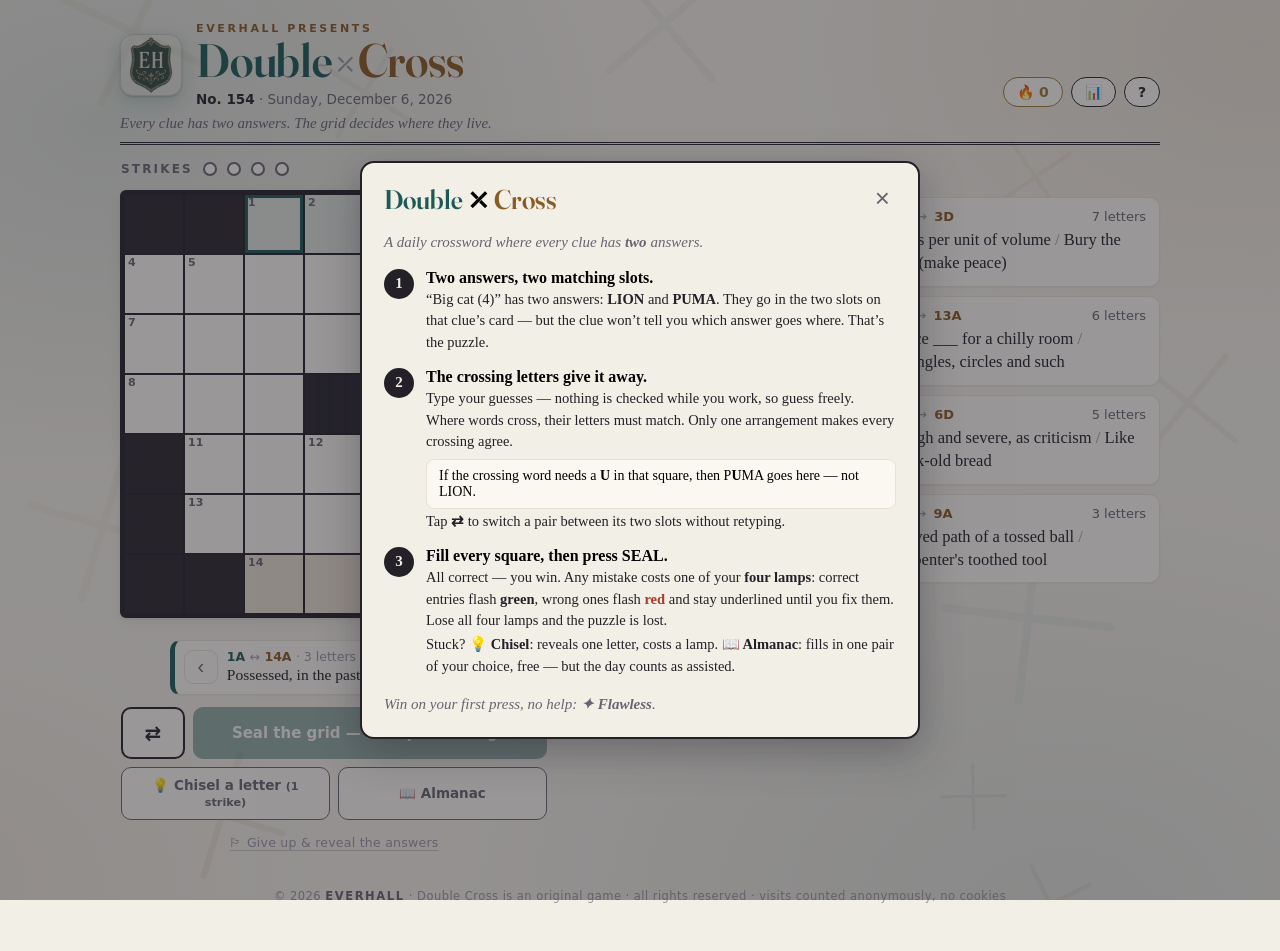
==== commit 0ae341e3: "Seal fires on one press — no confirmation step The duplicate-snapshot guard already makes an acciden" ====
--- a/index.html
+++ b/index.html
@@ -182,7 +182,6 @@
   .cell.markStale.markA.markD { box-shadow: inset 0 -3px 0 -1px rgba(179,64,46,.28), inset -3px 0 0 -1px rgba(179,64,46,.28); }
   .cell.sel.markA, .cell.sel.markD, .cell.sel.markA.markD { box-shadow: inset 0 0 0 3px var(--accent); } /* cursor outranks marks */
   .sealbtn { border-color: var(--gold, #a8842c); }
-  .sealbtn.armed { background: var(--gold, #a8842c); border-color: var(--gold, #a8842c); }
   .sealbtn.lastseal { background: var(--miss); border-color: var(--miss); }
   .ledger {
     margin: 8px 0 0; padding: 8px 12px; border-radius: 10px;
@@ -587,7 +586,6 @@
     sel.cell = cell;
     almanacPending = -1;  // any reselection cancels a pending almanac confirmation
     giveupArmed = false;
-    disarmSeal();
     render();
   }
   function selectPair(pi, preferEmpty) {
@@ -597,7 +595,6 @@
     sel.cell = preferEmpty ? firstEditableCell(p.s1) : s.cells[0];
     if (pi !== almanacPending) almanacPending = -1;
     giveupArmed = false;
-    disarmSeal();
     render();
   }
 
@@ -747,9 +744,9 @@
   }
   function pairHome(p) { return slotTruth(p.s1) && slotTruth(p.s2); }
 
-  var sealArmed = false, sealArmTimer = 0;
-  function disarmSeal() { sealArmed = false; clearTimeout(sealArmTimer); }
   function seal() {
+    // one press judges the grid — no confirmation step. The duplicate-snapshot
+    // block above the judgment keeps an accidental double-press from double-striking.
     if (day.done) return;
     if (!gridFull()) { toast('Fill every square to seal.'); return; }
     var snap = snapshot();
@@ -757,14 +754,6 @@
       toast('You’ve sealed this exact arrangement before.');
       return;
     }
-    if (!sealArmed) {
-      sealArmed = true;
-      render();
-      clearTimeout(sealArmTimer);
-      sealArmTimer = setTimeout(function () { sealArmed = false; render(); }, 5000);
-      return;
-    }
-    disarmSeal();
     var home = PAIRS.filter(pairHome).length;
     if (home === PAIRS.length) {
       day.actions.push('L');
@@ -1093,7 +1082,7 @@
     var lockbtn = document.getElementById('lockbtn'), locklabel = document.getElementById('locklabel');
     var swapbtn = document.getElementById('swapbtn');
     var chiselbtn = document.getElementById('chiselbtn'), almanacbtn = document.getElementById('almanacbtn');
-    lockbtn.classList.remove('armed', 'lastseal');
+    lockbtn.classList.remove('lastseal');
     if (day.done) {
       lockbtn.disabled = swapbtn.disabled = chiselbtn.disabled = almanacbtn.disabled = true;
       locklabel.textContent = day.win ? 'Sealed' : 'Cracked';
@@ -1102,7 +1091,6 @@
       for (var ci = 0; ci < N * N; ci++) if (!G.bl[ci] && !letterAt(ci)) empty++;
       lockbtn.disabled = empty > 0;
       if (empty > 0) locklabel.textContent = 'Seal the grid — ' + empty + (empty === 1 ? ' square' : ' squares') + ' to go';
-      else if (sealArmed) { locklabel.textContent = 'Press again to seal'; lockbtn.classList.add('armed'); }
       else if (day.strikes === 3) { locklabel.textContent = 'LAST SEAL'; lockbtn.classList.add('lastseal'); }
       else locklabel.textContent = 'Seal the grid';
       swapbtn.disabled = !p || !!day.lockedPairs[p.i];
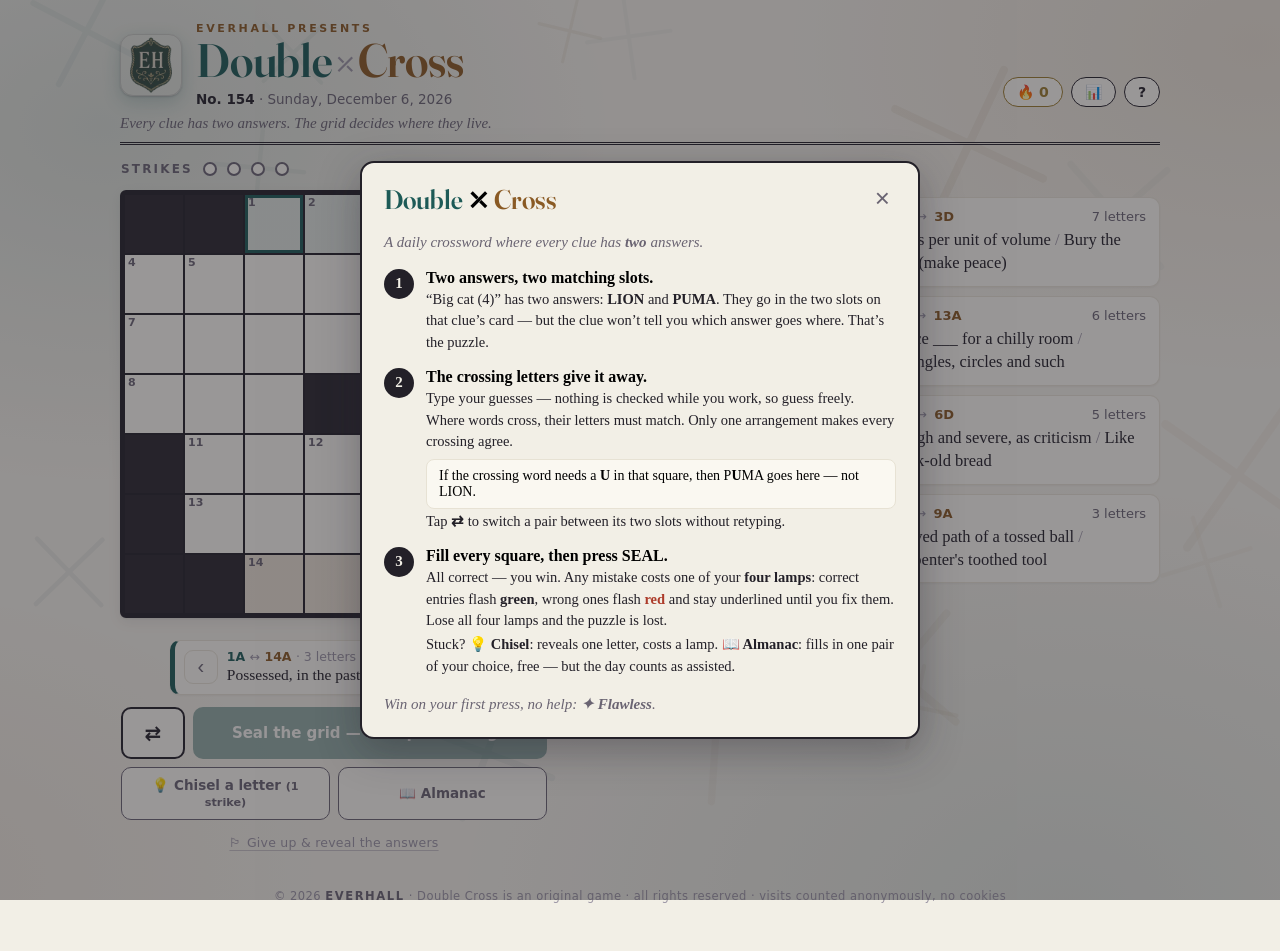
==== commit f60794ed: "Social share card, Open Graph tags, robots.txt + sitemap Links to everhall.ca previously unfurled as" ====
--- a/index.html
+++ b/index.html
@@ -12,6 +12,20 @@
 <meta name="description" content="Every clue has two answers. The grid decides where they live. A new puzzle every day.">
 <link rel="icon" href="[data-uri]">
 <meta name="theme-color" content="#f2efe6">
+<link rel="canonical" href="https://everhall.ca/">
+<meta property="og:type" content="website">
+<meta property="og:site_name" content="Everhall">
+<meta property="og:title" content="Double Cross — a daily crossword where every clue has two answers">
+<meta property="og:description" content="Every clue has two answers. The grid decides where they live. A new puzzle every day — free, no signup.">
+<meta property="og:url" content="https://everhall.ca/">
+<meta property="og:image" content="https://everhall.ca/card.png">
+<meta property="og:image:width" content="1200">
+<meta property="og:image:height" content="630">
+<meta property="og:image:alt" content="Double Cross — a daily amusement from Everhall">
+<meta name="twitter:card" content="summary_large_image">
+<meta name="twitter:title" content="Double Cross — a daily crossword where every clue has two answers">
+<meta name="twitter:description" content="Every clue has two answers. The grid decides where they live. A new puzzle every day — free, no signup.">
+<meta name="twitter:image" content="https://everhall.ca/card.png">
 </head>
 <body>
 <style>
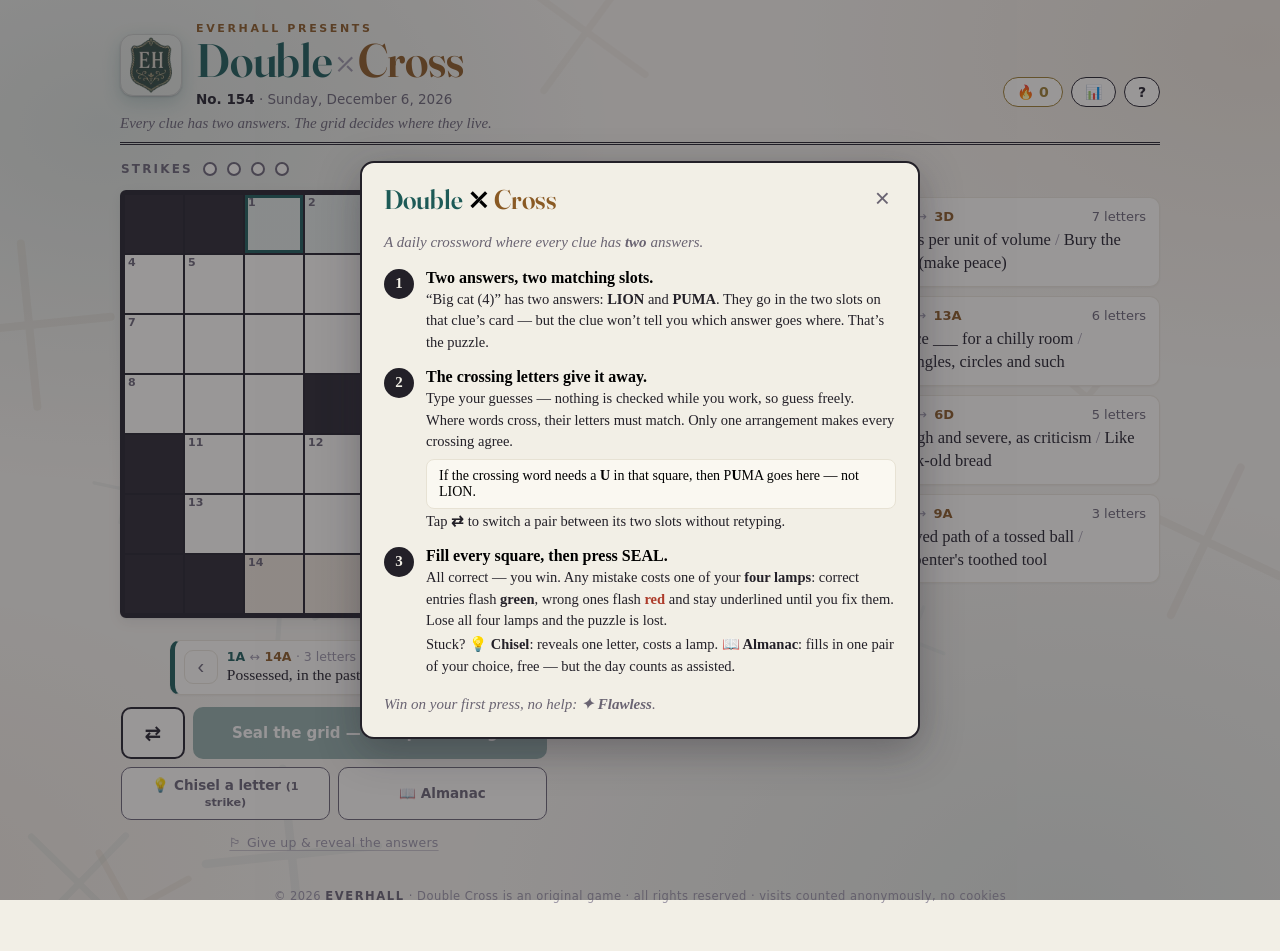
==== commit 0e56d30e: "Finishing a word always jumps to the next clue Tapping a clue card parked the cursor on the pair's f" ====
--- a/index.html
+++ b/index.html
@@ -606,7 +606,16 @@
     var p = PAIRS[pi];
     var s = G.slots[p.s1];
     sel.dir = s.dir;
-    sel.cell = preferEmpty ? firstEditableCell(p.s1) : s.cells[0];
+    if (preferEmpty) {
+      // land on the first EMPTY square — in the first home, else the twin — so typing only
+      // the missing letters never overwrites a crossing letter that is already there (and
+      // the word really does complete on the last keystroke, which is what triggers the jump);
+      // only when both homes are full does the cursor sit on the first letter for retyping
+      var e1 = firstEmptyCellIn(p.s1), e2 = e1 < 0 ? firstEmptyCellIn(p.s2) : -1;
+      if (e1 >= 0) sel.cell = e1;
+      else if (e2 >= 0) { sel.cell = e2; sel.dir = G.slots[p.s2].dir; }
+      else sel.cell = firstEditableCell(p.s1);
+    } else sel.cell = s.cells[0];
     if (pi !== almanacPending) almanacPending = -1;
     giveupArmed = false;
     render();
@@ -699,6 +708,9 @@
       if (step < 0 || (!day.locked[c] && !day.revealed[c] && (sequential || !day.pencil[c]))) { sel.cell = c; render(); return; }
       n += step;
     }
+    // ran off the end of the word while a blank is still behind the cursor (the solver
+    // started mid-word): wrap back to the first blank rather than parking on the last square
+    if (step > 0 && !sequential) { var f = firstEmptyCellIn(sid); if (f >= 0) sel.cell = f; }
     render();
   }
   function moveSel(dr, dc) {
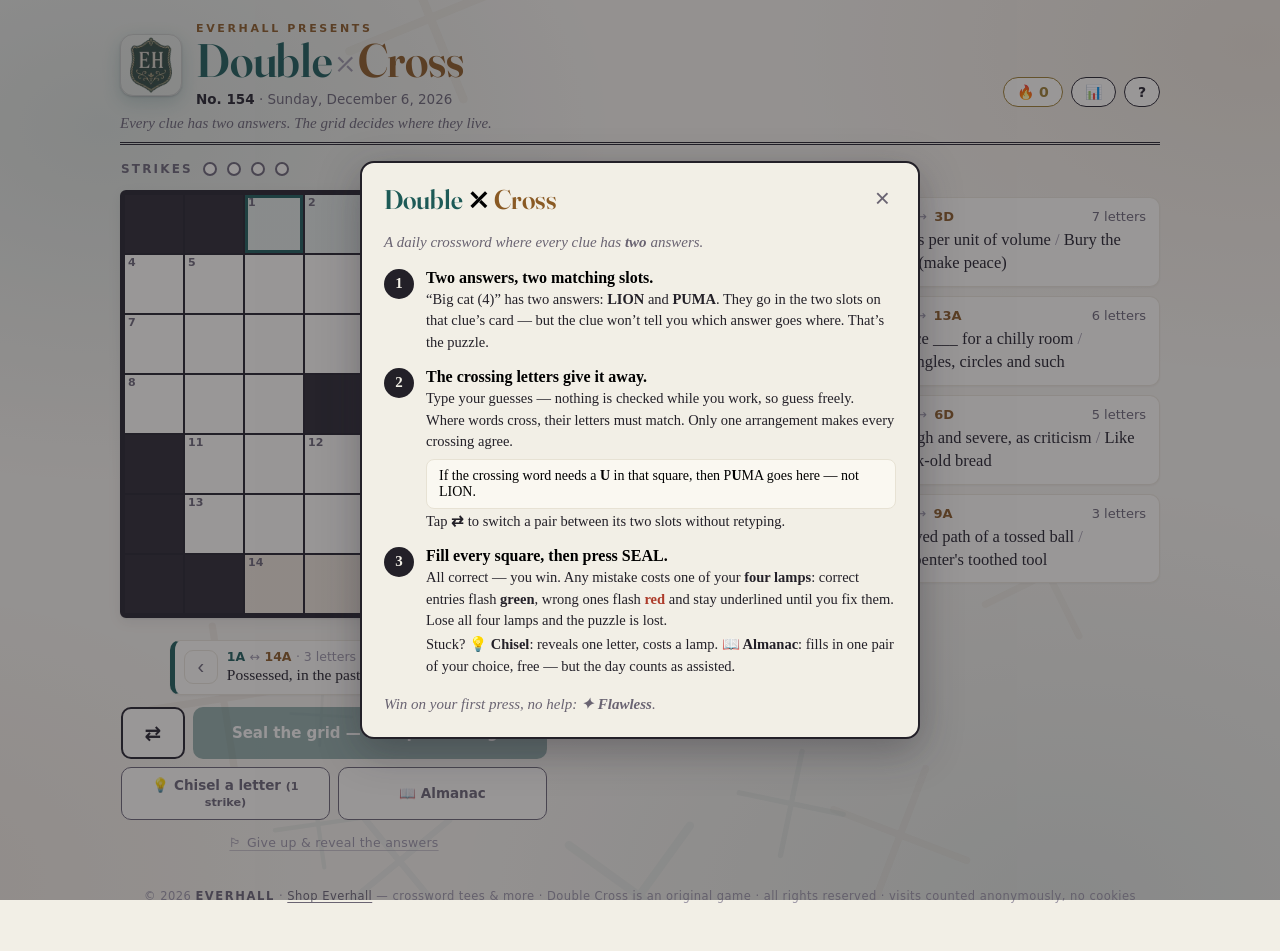
==== commit 9ada83bf: "Double Cross: small 'Shop Everhall' link in the footer" ====
--- a/index.html
+++ b/index.html
@@ -259,6 +259,7 @@
     font-family: var(--sans); font-size: 11.5px; letter-spacing: .04em; color: var(--ink-faint);
   }
   .sitefoot .sf-mark { font-weight: 700; letter-spacing: .14em; color: var(--ink-soft); }
+  .sitefoot .sf-shop { color: var(--ink-soft); text-decoration: underline; text-underline-offset: 2px; }
   @media (pointer: coarse), (max-width: 899px) { .sitefoot { margin-bottom: 96px; } } /* clear the fixed keyboard */
 
   /* ---------- keyboard ---------- */
@@ -430,7 +431,7 @@
         <div class="cards" id="cards"></div>
       </section>
     </main>
-    <footer class="sitefoot">© 2026 <span class="sf-mark">EVERHALL</span> · Double Cross is an original game · all rights reserved · visits counted anonymously, no cookies</footer>
+    <footer class="sitefoot">© 2026 <span class="sf-mark">EVERHALL</span> · <a class="sf-shop" href="/shop/">Shop Everhall</a> — crossword tees &amp; more · Double Cross is an original game · all rights reserved · visits counted anonymously, no cookies</footer>
   </div>
 </div>
 
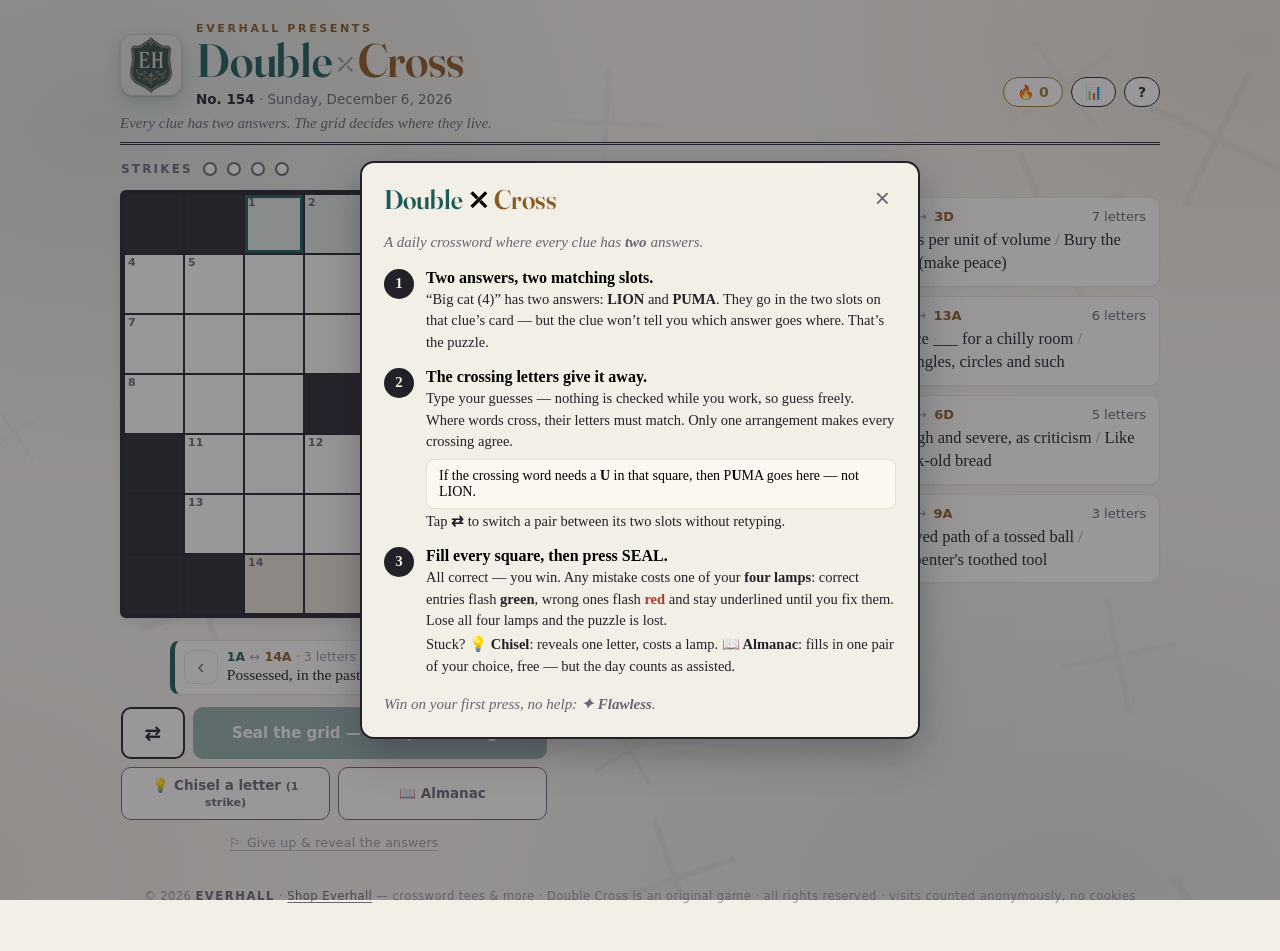
==== commit 2b9d3a7d: "Double Cross: quiet line to the Everhall shop on the end panel" ====
--- a/index.html
+++ b/index.html
@@ -339,6 +339,8 @@
   .endpanel .clockline { font-size: 13.5px; color: var(--ink-soft); margin: -6px 0 12px; font-variant-numeric: tabular-nums; }
   .endpanel .rowbtns { display: flex; gap: 8px; flex-wrap: wrap; }
   .countdown { font-size: 13px; color: var(--ink-soft); margin-top: 10px; font-variant-numeric: tabular-nums; }
+  .shopline { font-size: 12.5px; color: var(--ink-soft); margin-top: 12px; }
+  .shopline a { color: inherit; text-decoration: underline; text-underline-offset: 2px; }
 
   /* ---------- modal ---------- */
   .scrim { position: fixed; inset: 0; background: rgba(35,32,40,.45); display: none; align-items: flex-start; justify-content: center; z-index: 60; padding: 24px 14px; overflow-y: auto; }
@@ -1160,6 +1162,7 @@
     }
     h += '<div class="rowbtns"><button class="btn primary" id="sharebtn2">Share</button><button class="btn" id="statsbtn2">Stats</button>'
       + (day.win ? '<button class="btn" id="replaybtn" title="Watch the fold again">↻ Watch again</button>' : '') + '</div>';
+    h += '<div class="shopline">Everhall also makes crossword tees &mdash; every grid a real crossword, like this one. <a href="/shop/">See the shop</a></div>';
     h += '<div class="countdown" id="countdown"></div>';
     ep.innerHTML = h;
     if (day.win) document.getElementById('replaybtn').addEventListener('click', function () { winShow({ replay: true }); });
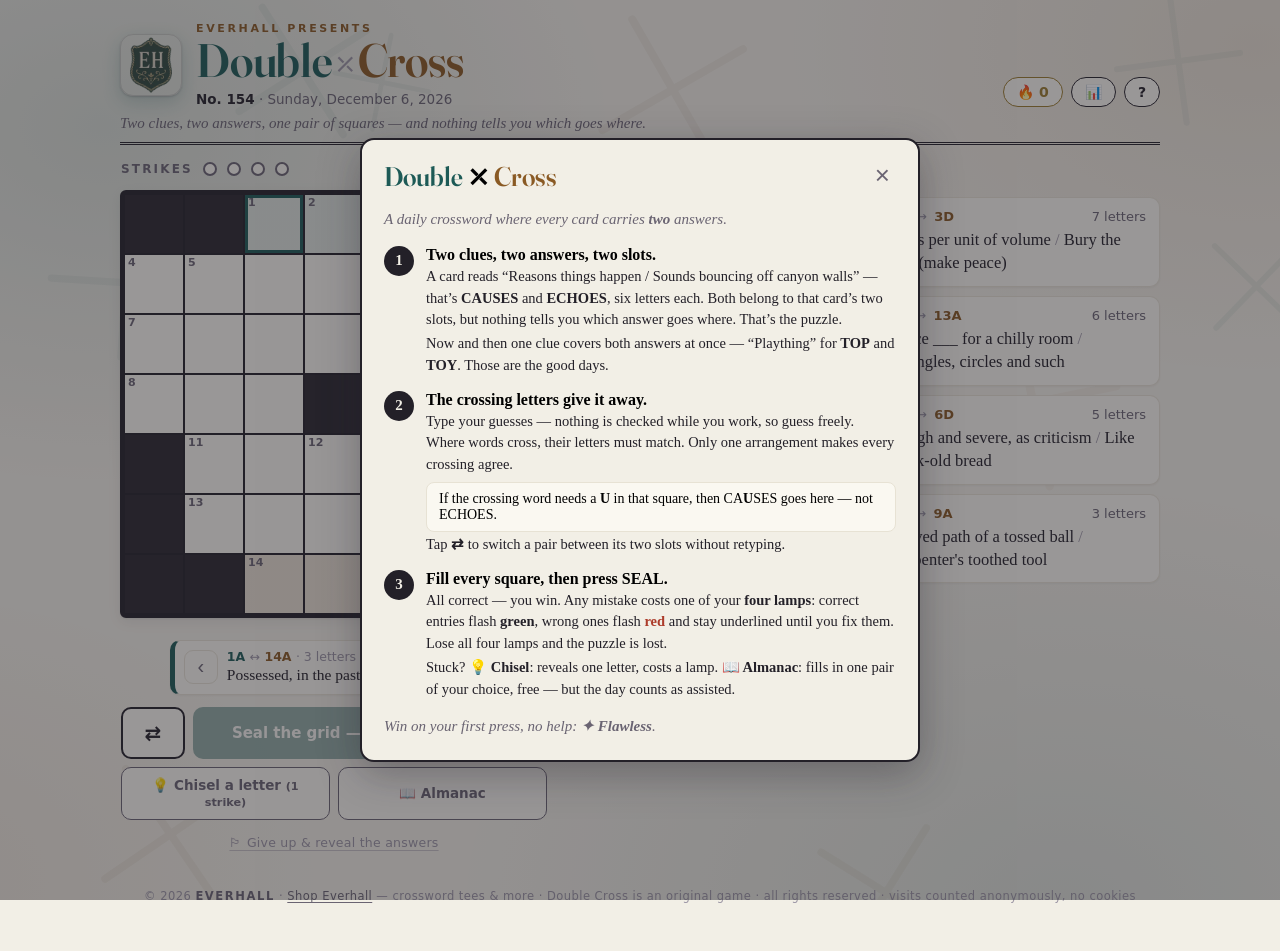
==== commit 12dad10b: "Double Cross: say what the game actually is, and stop shared links rotting The site said 'every clue" ====
--- a/index.html
+++ b/index.html
@@ -9,22 +9,22 @@
 <meta charset="utf-8">
 <meta name="viewport" content="width=device-width, initial-scale=1, viewport-fit=cover">
 <title>Double Cross — a daily amusement</title>
-<meta name="description" content="Every clue has two answers. The grid decides where they live. A new puzzle every day.">
+<meta name="description" content="Two clues, two answers, one pair of squares - and nothing tells you which goes where. A new puzzle every day.">
 <link rel="icon" href="[data-uri]">
 <meta name="theme-color" content="#f2efe6">
 <link rel="canonical" href="https://everhall.ca/">
 <meta property="og:type" content="website">
 <meta property="og:site_name" content="Everhall">
-<meta property="og:title" content="Double Cross — a daily crossword where every clue has two answers">
-<meta property="og:description" content="Every clue has two answers. The grid decides where they live. A new puzzle every day — free, no signup.">
+<meta property="og:title" content="Double Cross — a daily crossword where two clues share one pair of squares">
+<meta property="og:description" content="Two clues, two answers, one pair of squares - and nothing tells you which goes where. A new puzzle every day — free, no signup.">
 <meta property="og:url" content="https://everhall.ca/">
 <meta property="og:image" content="https://everhall.ca/card.png">
 <meta property="og:image:width" content="1200">
 <meta property="og:image:height" content="630">
 <meta property="og:image:alt" content="Double Cross — a daily amusement from Everhall">
 <meta name="twitter:card" content="summary_large_image">
-<meta name="twitter:title" content="Double Cross — a daily crossword where every clue has two answers">
-<meta name="twitter:description" content="Every clue has two answers. The grid decides where they live. A new puzzle every day — free, no signup.">
+<meta name="twitter:title" content="Double Cross — a daily crossword where two clues share one pair of squares">
+<meta name="twitter:description" content="Two clues, two answers, one pair of squares - and nothing tells you which goes where. A new puzzle every day — free, no signup.">
 <meta name="twitter:image" content="https://everhall.ca/card.png">
 </head>
 <body>
@@ -394,7 +394,7 @@
           <button class="chip" id="helpbtn" aria-label="How to play">?</button>
         </div>
       </div>
-      <p class="tagline">Every clue has two answers. The grid decides where they live.</p>
+      <p class="tagline">Two clues, two answers, one pair of squares — and nothing tells you which goes where.</p>
     </header>
 
     <main class="dx">
@@ -441,15 +441,16 @@
   <div class="modal">
     <button class="mclose" data-close="helpscrim" aria-label="Close">×</button>
     <h2><span class="t1">Double</span> ⤫ <span class="t2">Cross</span></h2>
-    <p class="lead">A daily crossword where every clue has <b>two</b> answers.</p>
+    <p class="lead">A daily crossword where every card carries <b>two</b> answers.</p>
     <div class="howstep"><div class="hownum">1</div><div>
-      <b>Two answers, two matching slots.</b>
-      <p>“Big cat (4)” has two answers: <b>LION</b> and <b>PUMA</b>. They go in the two slots on that clue’s card — but the clue won’t tell you which answer goes where. That’s the puzzle.</p>
+      <b>Two clues, two answers, two slots.</b>
+      <p>A card reads “Reasons things happen <span class="parts">/</span> Sounds bouncing off canyon walls” — that’s <b>CAUSES</b> and <b>ECHOES</b>, six letters each. Both belong to that card’s two slots, but nothing tells you which answer goes where. That’s the puzzle.</p>
+      <p>Now and then one clue covers both answers at once — “Plaything” for <b>TOP</b> and <b>TOY</b>. Those are the good days.</p>
     </div></div>
     <div class="howstep"><div class="hownum">2</div><div>
       <b>The crossing letters give it away.</b>
       <p>Type your guesses — nothing is checked while you work, so guess freely. Where words cross, their letters must match. Only one arrangement makes every crossing agree.</p>
-      <div class="minidemo">If the crossing word needs a <b>U</b> in that square, then P<b>U</b>MA goes here — not LION.</div>
+      <div class="minidemo">If the crossing word needs a <b>U</b> in that square, then CA<b>U</b>SES goes here — not ECHOES.</div>
       <p>Tap <b>⇄</b> to switch a pair between its two slots without retyping.</p>
     </div></div>
     <div class="howstep"><div class="hownum">3</div><div>
@@ -479,6 +480,9 @@
   var BANK_B64 = 'Po5BmUbUXMgFz0Hld/p+/[base64]/PTsRN3Q6qMa8r9WnxYr4yqEvETZsSl0GRB5Zz53q2Zu9jtn3tcR/MFpYIigTFXNg6qGixMf8h/yq/L6Jf30PaCf4Q7QWdfLQlvnrsZ7QmtnkdmFPDXYtQ1lfhF6wpvi+iPKF6lGL+AY8KkAKcWJdQ1XGkJ6199nP3b7slRZNCxkC1Vp4QxGK+Nqs3rjWqJO93kX7DUsAU2xnJTcdm5Hbtbup85HH7yj/GPpZHzFLWVYg3pTi8PaFn/2m5O8BdjEDPBpoZ2xy+Ltdo4HfwJ+VqsoRHwxWZAYwalAnSffQduDmwM7h2vguHQNJaxkXTWcAPzy3KN7MhvjjmJPbPXMgTjhzEVMsK53nhGrYnqjH4OqVdxQvbQdZdyQiVC8F+9m+ibbVm5igEhhWPXL1NvUzdV+J96mS0brJ74HygT8MYiB/GE40d/3rtZOo05T3mdeU7A9YflhOUC9FH1i67PaUmrzC5e6w7wFrcWcwb6nrNFskvqyG/OqMvoyq/IUDHXc1b00zHRsE993nsfvNn5nvkfYIRgR+PCIIKhEGLPaA6tjqjN6g5vtRXz1mXGtxD2wqdOOppv2z4B5569XiSG4Je1VLbH5dc52GhJrxzoyq/Sf6dA4sPj1yDEIMQ0yigeqV9l3+Sce9Ky0bJQ/YR+wubDa40/GvxeelgqTi8nQrXCoQK1FfdGvBg9w6febg18Dm7Q4xOxBjWVsBKwlHoNKE/zWL1ZO88WYYFmU6BBZ8OkwjyLaQ9tD2gKfdM93aCBpIHkFHZRcJg4SG3JuB7/[base64]/ZM1kHdHt0ayF+0b+Uv6nDzdfk7pcUjjwWJXc4agQCtOrdqriWzK7Q+qFrDSIR80WyOAI8BqyT5a/Fu9GLrLUTACIlEhRmFCNVX4DLqdfwGqDykILZHzEjCQM9f1Viec/xl9mD4eeR1uD5P7gKREJcN31qPA/ElqDy4K7k6uiLPeoVnlg+OGohXzHCjPa1r+WC4OfN/T9xItQKWA9gQgTD1K7otonz1N40+1UKGX89U1UvNGc5o+CLXLsZoozm500PBC5IMw0rfCIky7mrkJb97+xi2NodR0kvRR5FS10rqY+Ri4ye/SPNk740EgRqfGcUDjgaXIa0nkhy5eqB9vBCWF4sYiQeXAIsDvHmzNagjryOqPqDBRt1N21LMRsZBvXf5bP5z5mb6ZP0DkACfD4gCiwTTF69j/iWxfPN05SJHhUHBP7VO1QTKXfYxoy66YPBnrz2uXpUMiEafVZFl2m35bOl/9GjweKE7Ep9GlRXcGZ1BiwPnJbUpuCaoY/Ntj2HFSIQL3EfbXtU9sSrEMs40vzi4PBmBTJ8RgRLZU9wzoDy3Jrcu5Xz4No9FgXXZS9JW1FrDMeJivWrtPPNus4FFqxmPF5IYyh2DJq5xvCuxNLx14T7MW9kF9h79CoUftjmhc+t6vDX3b/STRMdNikDQR6wLjDS/YKwwsnTzIaBHj0zcW84Dih/uSfpu5GfmOLd743/hg0aTCo4HgxXdMuQZ/mm5Z/80vzm0UJQEm1/YUMBOlhKsbecjo1D/ePRyF8wBkgzZEZIelAvta6wrvXKwNfhi8nLZQ8tO0U/XQtgi6S7vLudl/2zgLy/NKtpTyUbWV9kUoTXoa+khoz2nbIkXxxmIDPpWgFjZevN/qH2icexu/[base64]/[base64]/9Exyj3QEcRVzh2cKbUvqTjgfeMsu13GT8sViRGCXpUXoEbndfdm7TPkcvjMRYcgjwHWE5YKpiW7PektvyLwOL1CglCHZZ5kgRafA7007HPvIbA05X5DxUXeCsFb1CmbAL8uv2+8N7wwoH+4WdlFyQmeBOhbwWH8ZPpornjwMupjEcYCgU6DXJULiwilO6Von3HCZ/l+jg3XQsxFwEKfAZl+6WLnba41tS76MUvEKosZiwSMX4cpsC6yYLk44nb1CMFEzU6ZRoVA213Mb+Vl/[base64]/D/+d/95uHUK0jfLMMtKyVjCZ7QnqGbifL1wunOYBM8NggDsStoU3He3cON2/jH2ZqrOTa8PihSEFN0MnSepNOYi+DL7EYMui12YRp8YkxCOHrgyujXwOq0wqier0kbYSc5F1UPbRM9++TX/cfRm62/uApwFihmIBpcAigK8eLIntDDsZ7g0/oQagVHJE95MrSq9a/hp4mG1N6k/7x6DWcpa1BCWF5UZoTLCZud0pnf7LhSAAokQiwzZU5AduCm8Krx9/mnoFaZG0QDPTNlZ3EeIbuB05nfmZKRAoUBCwFfVTZ8VjBjcX+Ujtij/bvMl/WOKBf5NgF+dU9te3yy4Jr48uSfDZ+FzDIxXyBLEBJIYlibhNLQutTLnNrMm2QDNQppvk2iIAoY9tGzuf/F97zS9jxSAEZ4PklTGVolw7XOHMK9ytjriL41DwkLOQoZfxgypN89y72u+Srxy/ppKywaAQp1FhAybNLIys2Kvcao4rQDyD/ENjBiKH85T9mn0JK1/5Wz8e/bFStgA307TKZADoSarPKE4rSmoPq8Amgr9W9lN2gvQUfturTCjWbpAqzJKwFeRAJcQlFLWULp7ojGwcPNxvmz8E/VF2EjIWcRFkT3ubP9r8Df7a/BoUoMIzxyKHY0b2BWqcuZlhDyjeKYohUHLXoRd20+QUZFw42rrYvs89mP3ekWqTLFX0QjHWcoxujCiN+Jt5CmoN99VhAqDGZUVjnDaYO9o7T3tY6Fy7oMLyEmDP5UF2hWUOvpouD2nKqA49CrGTMVfzkrSGeISyTu5K7s1tXDic+aZTI1H1FCeA4oLkSOlb/Fpp376dIIIwkTPDI8V+kPfSLJy/mL6OPdi9Dzozy3GPNpCyknYQucntjbmYvwr8DjzGIRPjQKAbtBG3AWnfu5s7W+0cvlkG81PyDGEBcpdmRTzA6ovt3ileZgpulTSGPlg3x3aHc0quCi0cLstsCumK1LGWMlOxFXDW8RO/ni1f/F15mvvb4IchQqZCYYXgAqCPfkytCiiL6IrrDxThRnfUY0JmhrdL7dr5hWYZ/p74WGQSdBLnRSQSMwUmSGybqUnsFb3ev2ABpAegELeFsdflzijLqwrpn7paI4hzkTLT9sdkF2VSaJC4mT2YfVy/GO30wOAEoRT1STAJcJr9XbmNaMjozC6WoAGhwXOTtBTw16gOqp9vDmnWuU06oYMhQmAB5NbkBjwYPcSpjWza/A7oQ2IA8JKx1vUX45Z/zbFaOdvvku6Sh/LWM9CwRaRD9ZB8CKjNv108D73Pflq1V6HSddSzEzcJfxtu2Wuffw583AG2UnDTMU5kBicAqZ252qrLrk8uy2Aco9xigyQEpEPyGftYeNy/zu7eOthE4ofxlHAFcNTzRqtKa5kv32zP7Qvy1nGSpwZh3zFUZ5g7DPqc6Rw+m2+lB6aF8kRmAqVRdAQpRjwdONu/3i9MdUUgR/KT9kUmhOpJaU+3nb1Nvp7+IBD3U29FIcf12zXFuZm8GfwMqo8vVGXD5lX2lvYGZ0dtmKpI6xG9WTndueDV5Mdiw3cUdlKkCCgIbsmpCqxKKkeyVTHAZBY10POXOt/uFmxWaktrj1EwAuXU44OlFjbWbE5qzC/Oed/6TD8Aos12lWEQtNannH5c/x6uXjpMrYwIcAIgFiBEJ4fzhKkIrk4uSWwP7Mi0gX0EPUamweaGI929HOtM7pi/3TzN0+USMtJuQiRDoYx+WOyKu4/+WK+KJYKiWnPS85ch03Ia/Ig42zuNv574YNPgAuLE4REoDCGf7dkpGOndeh97mOXF4sUjRKBEY8euDK6NfE7rDCqJ6rSRthIzkXVQ9tEz375Nf9x9Gfqb+4CnQSYBZtE0xKAXPgl7ym6Yr0pwVWg3UfYUckAnRjUXa8zqC7sb/[base64]/pq9zOzkETHTacR3AKLHohnuDavMP818QepQcpQil/MTshaj2a/V7MqsGy7O+1u9sVK2AWZEdNN3QvqbugW8SSpM/o4tQLifpsSl2bcW80Srm6gfPVx5H6/eB2eVZ0MigOSAp9QkCWYc/Rl83G+K7FDxQ+RCdBI01PVb6sr+CyvNcV98WgGiRSODYwB2FmTMKM5rS+/dbV4pCHQW9cZ+QLlAdkOgzike+p873XxKLUrFYITggeZG99XjGDjYYY7oTOoOL98wAz5ef5fmxvhX9dipnukcON1oXvumwrIOI0wxEzLR9dgsymrfPlnpy61fIILgQ2NBvVUzVCyeftz/Tu7Jd91/oJHhEWXAN82mxyccZE/uDLhAYsr/RaFS54UgQaGGoQdozChP68ooiqkYavdQNpX2kLWSNhe9WXya/R+7mmlbuEElhufHpMNlRqJGbY1rCjxafsp+30Og0/IDsJbvSbdV+J56mSlfK4q7nLxS8Nd1x+OE8UdgyqwPqgp5GjyOud+EJ8HnQ3XSdE/lRyiLKU8tDSmNK0qwQ7oFvIImxCcGNZop2rga7AzsWn6cQOCHt9HwRjUWtNfoi+pPaYk9j67bdNF3EbLGp4Y8hTPfrBt6GL8YbpUor5Hz0/ITJ8LxhqfNapp42yxOakmsCfAFYwIxh/VEeJN43/sZO0g8nLybvCDBYoDwxHVNIMImimheqk4sDKpPqFMy1nAQ/YR+wmbCrE6qmDxYKc/qWD3i0uJTYVG2lm5H6YksCjuKvcDsSPySoBF0RSSTMdf3FX+YvRt4mD9evpoD8tLqAaGV5kEkU2wJLghuHizPrFjvl7DT8MJ7wrjHII0oS+5bOts9jDsM1jEGI4HjAiWSNVLtHXsaJA47zanLcYPxUPZVdNDzg/mP9cwqjDsO7tk92NFylidGJFTzV2Lau5ojG/rK689oj6AGopu1lTRE8oU0GHtZeJk5XjoPcPeN81W2EvbRZkUgTjlN+d08Dq9Lqci1BSBH88BkBThWaJr7D6iIdZy7jTSrT7RG5BYmxSfRIk08hfrEOtq6XniB8VK3gaCHNUUxhO4JO8toiDMcP457YgAjkbCHMpTgQGuKuFm/BC0K60msl2MQsNSjlLLWJxu2nu2f79gszu9PlnSWtUR2kzQSsdL8mb5ae5l9WP7ZO4emFWfEZQGiw+OIr0lqjmpJ7chqyJdmVPUSdBT0QmaUus4uDGnb/4m9Gu2fJkQnxabFMxVwHejPa164XfpN/05CdJGxTuXA4gMnDb3b/kHqzK8d604wF+LXNpDyFDZG/QrzDGmMbF79XTmlg6QE9xMwwuUH4k8vjXkbb8z+2D8FMJIyEGdVdhV1w/scOtirmXuIPt5/8IBgQOfB4EAyVjcCLxrpy6xJb5/uFvUQc9b3ESFbZZpv2WyNrQw/mr/LLzTBZgYyU/eEtRdrxSoNaIspXG5dKxB0lTBS5oemGGQUOgw/mircelt+3pHqE+gUMJI1ReaH7MvpSrsbv42ryusSdIChgDZW58X4XaocKpr7mXjb61vG4lGjg7SE9tA3DCmKrdkvCy1Ya8qyUHPQ5RHn32WbI4upzy1POZk6mL6eUzFB4oPlwOJGtx+7jH4Zfsapju/cs4M0VHZW9ERlgz/ffIt/G/ie/M0zIE83lDfU9tUjQ2AcO1zri29cPZ39XmBEvYF9G35GN5LpWHrfvZrvmCwa66oRMlDzDKQBIkcyTO4YLo3sGnzPLpNwQH3EvsZigyfF7Fp6GPzOu47oDzhggeJC5NA3UObTeRgjSD1Zqgw9za1RptP1hyZB/5EwFf4bOVp7na2evxqG4IS2DTVLN5cy0PhK6I3rHDzcagnvROaD9kJjx77Q8Io8mS8aupk5mb1dFDNU6welguVG5YI7TWuIK5wmwW0Yt4XwRmeDI8IxQ+BJLc6vz6yLLU6qDlXx1DaUs0Jw0TYcv9z+m7wcfZs/WuDHJYWkEyHCZwOgjakNqZu9jO7cfqEDsZH0UnHO6FH13PjZPs4tCy/afh83UyEXIMIlF+dErBK+W/ncrUrsknzhEXDEZAX3yCfGJU/9hKCFOEB+g3gQZQFnkjKVthJ0UiwLbNm8Wv7fvAiucFSjkXHUKQKgAqgeLc06Sy7e7l9mFrISt1K0R74BuIbqyazJqB8vna3JECOFYtczEOCX8FZhCSnMuF/viu4NrdG3xrHXMxVzVrcKPZr6S3yP6w41ngWhA2KDdUikhmQEKs7pSCzZLIyrTvRWNpIiX3CcdVI3GywIdg0ySu/LKIyHZMMiw6QXtpUgm6oO7k94Xv0LvZhkGnUTttLklzaA5t5+G+nb/1p6iuixzaMFYAbnQ3aDYJ0tC6uKuIorS+0a/ob+x+ODM0fl1vraO1v+iKtJO9o/oUJlUTNH5NbwFy4Iqc0sX2tN+ED7WLNQstB/FTDUesZoDqqUPB+4HenNP+dScRPgguYD40fsTj3B+UC4Gvhav4PjVHcGp4dxFvcEr006T+nIdB//XQNgwydCpMWmEqcGL8uo23zepsu8mL7RdVGyweSVt1bjlb9Zulp73C7CLNKTMpa3ULAH4QPigi1dexooy/6MrEtgAOBTpwMg3bUQ9ly4Gqmcbx7+G/7MUvEKJEfixKOEc8rsCW2cq4v4gf7AJsamQiSF9JcxRaSLOAz9iOoNP89stAvhx+MCZIV0BWcbeoiqCinLPMtrzzdRY8RiXfTWd0RuW/sPOls+3KoSdCPTYpNnVrIWMQBy33he/Z64nboef4UhROLFJ4OiUWPAaU2uz++Mqw1uim51kfQWtJNiELEWfJ/83v8bOM1qW/hXdlKyg3fR5sW5Wi3KqsxsSDhdOstRMANhFLJUcIe1VfgF+gxsTqxf+s9sA7GCcsB11raUdkwoDfJffhup0/FTUyLPskjw1PFVswAuDOuOLhh8HSlP4xVxU+MD5VSiBiPQuBm4Wy4c/Rx8WkCnwGUSd5EqhydLfgrtDG8fq18unzBVtgN8w7nF4YMhSXicu1n8y2xOaqMCoEfkgHDSt8J2X/uFbIg73e3OawgwlTDBpEA4VPaXPtr5GLjVrFbqTuq0VrKDZEYx1/JAJ8p6yntJeZ6+Q+yU9VSyEbMWcMQ3VPgLKNy8Wb3M/tgsK1UpAm3Qd5a1DzsK6x8rSKjdqUm7UbUQ8RawRDnGaoPoSG+K6l79HfnfUfZQYgQjxKVF9NTsGTnbYgrqiDqOKdDl07DTNhVk1zGIu4j7XHsZ6Z/7HxRwES2DdwO2QqRAecysym4YIxthHiEE5gJw1jYR9dS1Xa0JLt98GvnfuZnTMUHnEPIVK8WkzegPLQs+TOuJrMhxAbNB+Ue5AuWF5wz5Wz+Ka8+4mToj0vLGMxP1TeEFZk9rDisPrRyqjrkOMUShgX5R8Fa0A72duxp4SzDNY4uodhX2kPMA58AyFXLJbYy6G7/ffF56mzOSsYSgEDVHcxVs2n+Z+x/uzvfcfKXRo8KlBbTPKIS5DnoJ6Nx/3HrZ+sShhmID4UVgxuFDr459T+xNKYrry9C3EXKWclH10DKQ/0583XpY+5j6n7gAIcPkQnQSJQM3zjrZbAs8zWsUc89XtBEw12ZHI4ck1fvNbMiuHDqeq1siRfrWtZK0kDVXpFy52WtIqBI7W/gKQqWGcoAmBmDB4E0rjevfJ1tnWzhaJ8Ox0jOENZV1RyfJfJ17XHnZfI9o8oGyEmDKZEJileSLPY8sTv1IbI/tXyCC7FH00vYXswSsn/6Ov12t3Tgf/OGC75Jo0DTQslC0j+5Ov9n4Ti5M/NBhU2eAoF1w0nfCuEh4W7tbPx/53O3zySCAssClB2aC6sh4QboFep1rXPzXchFylyAEIdE0EzkcqImoHn7P7dDC4EHyhGGQZYYjBi2bKk04X6+K68ytgWKGOZPzUXJWt0v8SrhIP566G7yaUCrRKJL2VTHR9YQoSbrbe1mtTewKpAAl16LFZVl3F/XaaBt4jjha/xq/nUD1EHfI4obnlaFZKos42yee418+HyADZNc0VfFU9sWmSGyZuJq9mPqeqzJV4dZyEy9GMULkD2oOO8vrDjlKbEgwlHTBoJY11SbCq4tzmXsZaFy9Wz10wqKE5NPjhCCGdEa6gHzcft94yyuRIAGhwbKToIWlV+gOqpV/2Die+J6+c4ExBuVAYRE3VLwCaczrHmUJr47vg2EVsldklDVGt1f/3GvQKdYrSa6IBzLS50HjlXaSJgIs2P9bbt6/nicZfxekF7GQNdImEvLY/px/iT9dvY663gagUnDTLITgB7eGucnoTm2KOs29xX/Uo9RnEKDHJ8ciiK8NrYx7CapPK4jV9ZK1E3SQdFP33jzevUx+23waudrkgaYCY4FlAKbBI4+uHS+I6g06Gu8yAKAFoVV1RfSQKkWuW/[base64]/+MvR9z3fGU81LmxbDWo1m7mWibOh3+37zN0+6C5IFhkaMAY8x9S6yI6Yq+XCnIdtVzg/PAs9AyUvMc6gi1y7Gar8spMAcgAuSBcNK3x+aPasj5G2/JPtg/BbfUt9KyQDsDeQbpDqmJ7Vu8WzpNbfAEJocnx7HX8kQ3GLrSaAyoXayK/IS21zOQZkQyEXOFa9loVX3efphumn5hxOMCooaj1SrXdZy5W36b/[base64]/4c/t1sXvtcOpn6xKGGIkOhRWCG4QOvjn1P7E0piuvLkLcRMtZyUfXQctD7yXhNqxw5T2vIrwdlF2fEfhnhhqAeKsr72HucrQmtmwBigLNU9oW2FmTK6IguWe/OqN4uDvARtdSy0CSGYZeyDaqKcxm427pZe19AtATygSUS4AByDWgNa8w4DapL6l57gD9F41MhBWOTdZzpDamdOZiozOtjEDGR+MEiA6ZEollpWirO6QwtjigLYIJh13IQdBXxhy+LsZz8TnwZv1/4cEJghHYJZYemAKVNbkj/xbvB+R650GFRt9LwlnFCJgP4GT8bu1zsDa3NbnBUr4PjgvGG4YYoCfjNqs9qnn6OfFAzk6PXs5dy0/NC6s10GvxbrB98igBgA6HG44VxCDBIOBg/2rjcLg3uDvxC4RIzUnHQoMTjWygJqcV42/lf7p4A4QM2RaAFocHkVzia8cusTC/KLItkk3bXolb1lWQV9t5s3XkcOEzs3+gd1/UMNEw11DOWtNoqS25KuF79Dq1PtpAkwOdXJAWlzLaYPUq82SyZ7hq4ooGhlnITLENwRCcNahrrSelK6wt+xSLbJUGkwnVEcdN4WDtKLIi6WPvaejRQMQCwxHVPp4Rhje1eqs74jKgK7tExwiJQ/hez0/DUuxxqHT3ZvZ65Hqyzg/KHcEXnhSNCvAR+QH+deZ1/HiiX4xXwFbWHZ8Y3UTwf+N47yGwNPIzAcUknQWGWpQPmAS3N7Rt83qeM750+17fR8IL1UrZWt0l9G3/JPx76SDrcACPBIEdwCHJMchZ62bxZuA88D73ZIBO10+cDINCnwGZXu107XKwdvcr7TMGlQmBCcBdwy+aPOIrsmCyceA7pHvDFsVc31mHbvZJknWrJ607pieqL67CXcRK2UnHV8BLwn25c/Vo42/jav9ggQacDZsTjAaGAP03uSy+M6YnuiS9w1DTQ90LhljPX44hvGblO/[base64]/w1/2yqv0O4XtJR1UrfHpc6ryO1Y7F1vD6/IMJCmAifRpMNnX39YOhgpSvyde47u4MFyAmbG4Yah1STL7tuvGPodIs2pEjNFcpGy0POX9RBrxSvXq0+riK2LOOZHs9RyReZEtRdryPrcOxkhiOjMbkegUHDWtlB3xTWGaEyzmblYel2qWEX1S+aF50R22jTKuJq/GPsLrMquTzrC5VT3k3RHJEZimatL6hQ73WmbuNuFM5KxCzcE5xMkRWhZq0tqSrzHPMUkA6bF80J1U/UUsh2tCS7bfBr+mfxPELLQc1NxiKJCoo6qiC2a/V1ijW0JswFz1yYVN5a1kfedrZk8yvscPI28MoCyyHCOM5a20TBcKk+oX30cKo65XmBEs4FhxD1T8xL8XzmN6Ro7Ha4P/DUAoIBixDcEosQnTWyM7lg8TuAOr1Sj1XPTdNEyh/wZu4g/STjf607vS6j11fLVcxSwVHPX/ly+nWxe+1w6mfrE4YYiQ6FFYMbhA6/OfU/[base64]/YCtJ99AyzP6o/vyawGcILkAzlQtpGzQ31c/548TrPNs5it9xDxkWSE45axUyxOrp56Gy6e7l9gVjHUttGy1LCCJULxHbzf+Nx+XLzbgudDosKiReDX7BXiHjqd/Ux9Ty0P75UhBaGTtZe01qNJKBup22pW+l09ncR2kicUJJL0UfWLqIo5irhMLl7rDbdXJdnhWKAC4EIni+mcfVw83HgOKIyHZMOiR6RGdRa02nlZf4esTiwL6c+3VOWXJ9IwF/GFNV58X7uZPwktCvPixuKHsQPkB2VMJ09sC69bpYrrDmtZYdRwUfNSIpfzArfI9gysjmtJPJ699FAxBWEWNVVzhrRa+QUqz62JLMxrkSCQsoO31jSGJsZpV+oRsFKpWTjderOEMoawQmTGpFZ8BH5Afhp+3bhdvBahkaHFJBL3F+MHLNyrzGpT/Vi4n1IxxmVCYQO2kqdA/Ig8SGqKqE/p2j7X9hTyk6QCppty2DlI+hr/Gz2Ir1MKZtHlEyAXt9IyFn3Z/[base64]/zX5aOl+83H2MDCFONZUw0zfWJcRunThf70sq3T6c4kFhR7vT8NX2BTdYO585mz9MLY3g24D0AWJDtUV2ASBMKEr+RniBe057mWYBMlKz1DPB4YbzXX4bu8gsXv3N6TAP5YejUCUFt0akiekZOpjziOwIrk/wlXJBNBD3USfTe1nqFjtUKosqyW3wAaHGpUQkQDJWNwpu2S5KLAv+XP8Vo4ZmGDNF8xV30L+afpq7TL4YfV7/pUTiV/HQawZmR2tM6g+oib3Ja8suVfVE/IT4wqWDN0Z/XXtJacw9WjwLEnXB9lIzD2LXJ0TtSGub6Mjri6vK+sLlW3LVtxZ+1Taa6Mj7H/tbvNu4WJRsUq9UI1byF3SUaInrmbxYLYgr22EAM4HzQn+SNVAm2b5f/c8uSfce/FwB4dCzwiKVppfmDeiNr9l+SSmKfgP8BSPXppQnQmYH4Ehpj2tOrItpiahnVbZTN5Tx0baRN1i8GH/[base64]/ynSItkuqTuqJUWfFY1A0RuHEIlg42GufOxjhzurPtBYz0nPHMNcjE3CcuN//nigPaNQ4IQNhAKBBI9AvxaJLvYPqzusZ45nj2qCEckNz13aVNEcvi7ndeh95CW8OPbPBcE2jB2cGJMAl3G7LKkusTW3OvNBhX3US9oX10bYDf5k8Gu/bP06xz72iFzKDoVSh1iaD7w8rTzmE/ICoHPgAIoJ3VvARYcGm03ucvQorj+9MbkqNYoKjRaUTIoSngjzPKonrz/7e/hup0+LW8pTy0fETdxp8HOlJu5woke7QFTaWctS1wOBCpMXoiynY+MwtyirN9xLlxaLXZULknbbZqwj4nf9e+A6/WQQmx2YD8Nbvhefaass/DmqI75qtyzARJYNkxrlU9sUyXSwb/Fu/HK6VKK+Qs9CyEyYEMFd3XajLKhs7n62aPVr7kOAR8NE2VHQCPZn8WXpbqFv8y36nQuDFMNg2yLdTt9293bmNK0/43PtRM1Nh02JWYIWlXjqd/p++3GlY+pm6ocKyQrDSNQolxeibLY7uS22Lr59oQ2bRsZXwFuRZ/NNvW2vf6k5vienIB3XWcxf0kfGWsRd4nHhf+9o4mrlIeodgBqXG4IWiBmeNaUzqzS/[base64]/KfkfjmTJT5kX20nKROJj9CTQbf5z+i8JjA7FY5kSkxSWFf105HuRJaA953S/XYkLylaEWt5J237/NfNnuXand/t/CIs+ySPBU8pWzAO/M6w26W/+Ir8lgUKLEIxHlRqIZ8F78TH/futmumG5fk2XH4YZlhXUSZ0krGH3Zocq/mb/OdFKzw/MW5xGwljEd+Qg62z5eft65YcAlASbEpJGnAGSOKlkm23GY/V08nHTR8lPzgCdA8xb6WHhJ+0p+SK2NcuNHY0L3gWJEpIRjGm6Jb8oqDP7MLgSz13TWcoVixLpU+kt72DrMuh67mawhhmfFsk+0C3DXbxz5X6qLLk4q3bhEMJdwFzTEJYXlRmhMtpy5XHuNKl9CZQNnA2CB9sZ3SKhK6YqvGKrLL4x6UPeU8lNnRHaQdsg0i/RKawwtDGvaAeNBIoEzlXVTp8Hsye5L65g/WO7bYQA+UCVWJ1VyljVILoq13v8Yvsm9nEcgUqABZdJ2SLSCf1l9njoe+Uksz6PRYFK2VmdH5hKkj20TP5k8XK6NvTbAocImwKbGpNWwXCSOaAv+HWFCs571F/fB89AyUiLc9hor2CmbLwj9y6gxVbbX95TzFXaSdl35nD6cu0p42X4Ep4Tmg6QEZYNnQuiPLY2sW2nKLwuo9dXy1XfTtMSi03yLL8p7Wf/MPhtgHmGBIgLmQfXXsdKrCXnZOR2+DmzPBbOWdgrmBmCUJUU7WivKb0guCr6PaVX0EjPTtFPlBqTDutm72ujY/5vtGoTkVGNGowFnxDfW644qzWqMbI9uz2JFcpVhFrHSZAd7DjdOqM/sTCnbvZnRdtCgwyTG99XjGDjYZkyqTHmNKMv3ACGR9Jd1hneUdFipDamVe196HvukUKMCs0HkhefBcRgi2SCbPly/2mhMMpGi0qDCJRJ3lD1aec4pTvzJbw4wYBGiACBUr0WmxzXIvYusjysLr0zo1KFBZ5iylzTCtlM/Hixbr9q92n6Pe6ZGYUJyxCfWK8Lpye2OrY3/AS5BOIYkAeNXdZT10/KC6s18Hjrc7p2tyRAi0HGXLcJhwnNGvMqpy+zZPotrTK2B8BIy1qCXMhYx3yieOAg53H5OvV+QNpKqg+ADIEZkRK9aeQ4oD30BvMFhgCECoUbw0jdWJAh62fga/k9vzjqMl3UOpUOkRnWIoN4qiiyabB3tD+3JpJSxUDPSNdeilOXL8R/8yzhJups/ZEcjRzEHpIY1hrTCeoQ+mLzaOloqTvIWdRFgBHbQNZN7GrwKLIi5SSxL9eaD40DlUTaCpwSmjPkduYZsDCsPu9Z10/AD9gdzVvcXqJi4HzzN9g/0Cyy31uJTZMFmB+QE/Bg9z+nPr4ptXj+D40BiRrmV9xXz0Oxees96Gv1evJjSIlOj06BGJkBh0HyJ749/ze8P/c9+WHZQcIL0wbbRsdrtWX3bf456nXwZACFBIILwCHJMcBF9mbsaKY093H5as1dwQiSAsUEkQ/pcu9t43X/O7tf/XYXkh+WWpFRkR6dPKwvtyOWAL12rHnAFJIbjwSUA5sEjj+5db8xtCaqL67CXMVK2UnHVsBKwn25c/Vo4m7jav5ggQacDZsTjAeHAO8rq2/6Ia14/3jh3kOBTcUjqUrZAM5h8iiiOKZk9Gu+VsZXmQiMWptZnXbxcqt75me8Z+9t/[base64]/kH6ZFZ8rtXP6Z/M94DekwByABYwFkkTRT59x4GSSNvg5rSW7IIsGy1HcS99V01aqLqhVoHjuZek7u4MFyBjeGYQJklSfKL1gvS+rObV9gx73AZYYiRuFRN9c/muvJ+x38mO4IrKVVMFfpAWaH5UUrSGgMKJuvjjmdKRcx17dUtle1kzTF69Y62rifvJ3531J1QqVRJoWnBWIELgqrjvsH/Ae/3X4E5sC2UHPGMNQii6tbu9q5XP1P6E5F85KxDXVEoBMihKsI/o1qCOjNbo92wLOSpZFyU/NWZkutFvyf+Fg8WT1bAqMV8gSxB2VGptyvzqvP7w5riL4D4EymwmJAJMR2UbfYvNjvyeheeR34sgDy1DMB9VayDyMPKV8vza7Ob8xs3ePZ8NXzlaGXttB6DX3c+Eu6XG8a/SWCYodikChSbFAxXbmbOg2snzxeepLwVCIEoJFhBGPePxi6GPiKf524m2zkw6bEN0NgQSRT6wtpTfyafFilj6vVtpNmU7cQtRSmB7rJ6Iho1nLZrNlUI5XwEvIR9dAy0P8OPN16GLvYup+4AGGHY0bkwyHBoF9tzmsPrMnpjukPULRQd5OyUPKRYFK73zoNL9w/Da8IskZgUuGFOVixROAIaop/G/7Pqko7WgD1UzIBt8V0SWdNu8qpCqvYbEyvz/ADooE9RTZQIxc2nOkR6hGsz23M62bEosGxBjfTNgEnjCgLb18+We3afh86kCWR8RAlk7PErJt5jrtcPlp9WiwwQukBIgB3xGfGoc0syP9PKwusiXzMItyjgKWG5RLxl/3cuUtszrhc/Aj6YxSxkWPUMpavQ+uMOMyqjqxefYqokDJT9YMjh72BplA6Tf0Yuc9l1LBR0KOD5oWgQODCc8m/xf1avAu+3u1O6cFihjBXNYTjR3LKq4ozSD9eKB7t3YHlwTbUtdCshmRXrkspTupIaQ+/wHtc4odi2SbfIQWgznlIfVq92zgOKIyAoIMjw7BUNQS0yHlGak9q3eyJaMjkk7fDZMa/lXaGpth/2TgK/No/CnmhAeHWblCpU6ZTsN45DuuPLY1oDn7ZYVTxVnHT49WlwSga6EmvELkJupi6YcEn0aOW9VVzjyaNbIyoDy7caI6o03AWMQVwlLOSZVmrk2wNac5p2PqcLzCS9YKhEbaWZtc/m6TKKY+8DTwPL5CiFfMVtUfw1/cU/k0oT/HYuU282hIlEmTAMEq2jHFXf5w4GP9ObE/9z35SMJPhQeQQpoFjEDtc/[base64]/qa+915njwxVvCOoMOzVOBDaw8pmqxJuFhtD78EfEK/RPRAJUO30HkZ/5hvy6zYv5hHoMZxw3JGcJW1SurOKo4sjnlI6o4v03MR4MD9FfSUcp3/jLpKepi9Xb7cQiLPskjwVPFVswDsjehOLhh8HSlIYhJylmMD5VSiBiPReR46HfxfP01tX4bmQmCGNBK2iuBPbAx+wG8LLZ5/w7reYtl3AyeeIZinSumMKYg9Tz/earOTY4DjRTDSt8J2X/uAqcv6TL+P/507kjcQc9M3gafXO12/myvbL8suFvyhR6cWZgaglG2WKV75TT7beYluD6sUckXlgvKVMZC30GvZaFhuj69WvQu45kZnwnLEIkGhh30ZeV+nTO4OaEn72+NapcTiQCWF4Fa/nPra6k+pHHneASRBtlIzBrbGd0ioCm5Iu42tCDqO6ZV00XYUZ0W1ReEIMJi/nblbOdp5HgajQjGI9EWkB+bUZpqgX3xc+Bt/SLNTIgJw0rRTJgbmWa0JLtK/WCzfPxxAowFnAmBFJoRmXDgd5gmoCTrcL8kyAfXUNle00qYc+1suna/aaEmtCegnFfZTN5Sx0baRN1i8GH/b+hi6mWha5wAmhebApYImR60JbMrtD6uKOUvocRX2l7MTt4WnlvTKaIspm7/afFvk3mfD5sLjAPBWMxJsSCkbuQx+jugPODFStgzlQeUDdNPpyTqJKE4sjKudYYO7RmVD4YJkUzRSqwl527zabQ3vXpQwFeoDJgTnlzaE74pomWrN7wmqCekSJZexFjXWdsUnW/BbOht6zXLJs8/XtZdzRqcG5gZ1FnhcqYivzqnNOtih0aBF4Zi11KQH8J7626vY/dv7Xj2ZgqEQrdOpgrfQ8RgriS4O6Ul5HHvK8FFyEXEX5sbyByfJaFT8DrxMeA/640DhkSGSdFCshaJMK9otiz1EronuDfPRMkPw12WWdZM5mS3R6VCoyuhKr7PW4YAnFDTUZwHgzn0Yf8v4XD0AqMC0l2cQdEX1EvHXrAts0D9d/tp4XbozR6PAo9Qu1SyW+lk93fmPrI88Ti0FooJ3E3DTsBOmwWlc6ImoFurcuFtEIEKngfACYkNiB2mIORq41G+Mql+sgfFW9AdzFTATY9pomnwIv5w4n/lOT/aM8FSxFffSYYbuiD3KuNo9DKxNtNA0BiFG9MFnBjlYqVlpXz9aP02rmMe1hmSS5AMkxeaL+triDuxOfYjum3UTsMPy1DXGtsY3GXkKNonyT+0OL/JV4USkEzSW9calXbqaats7n6CK6stwlmAWs5SjRGZCtZg527yZfMh7i32lgCSAo5KmVuxI45rvXimf/hz8G//GJMblFCbDZAKhwqyJrgpriW1I7skr95ZlV/RVMZLz07jfOVq+WnmduFr4h3ZEocUkEzHGJRe5HrhMalzvizNSh3LWMlCwQSeD9ZB8DG+K/108D73Pfll30fCC9RJygneYPRwuSisTus68X4BiEuJAZBchEqKAa4n7Gq2L/g3vDzLQM1L0kzYBOAB4CKgMKojrn/4fvtgRcpYlwmNH4QbzWTgLuct6RmvP6Q1hUKIUdFShx+Jdt9l7CGjIfd5u2vx0h+FH4gS1TrcIcBhvG/nML0xtim6cp0UxlTGTNJZlB3vY6swrEbnf/586IZBlwCNWLMYkBPXb4IlpS7yNb0qu1fQR5tTx0rRVd5ftGnpZqxfsF65NbjUW8IPjBmbX9cYrT/hZvwk42r/Dq5B2EfPT44VlQ7tXeZ2umXzZrFi7W4LiQaABphdhhWbF60hrSv8COkI/3jvGoVHx07KXcgdkjD/YfVn/DWrMv4wQYs2lh2BX4cSi1C5Ob8z6W/+Z+JxnUjcUspQmxbeW41zoVP9duwwxzmKLEHBWMtJkAeWDYcxpmH3Zrw7qmWwP9AEhw3KAJAH+U3IYPJj5WP+MbNn54ANhhiNQs1Eqh+SJ6lmpCD+PPVsrTLeBOcI5hqdGJMN6mP4J+0p7m/[base64]/[base64]/Gy1Y+B983+9Q163R9Zf1VWCEZ0eqHrhafomtjSyOqMTmg/ZCY8e5VXeP+J6vHrrduIq9mgTlVGNFooWkxDCWeFyhiKsJaM5u27HUM1exVrWGZQfxWHyfq1Trke2JqAlRYMSjwOJG99XmiO7KqV87GOif+F540WKBscSxRnDUNYlqjjWePVw83uvjg2YRcBLmg+VE9sguTHmfIhpiH/4ZoILlk7TQ9MZkxzmfvRp4Tu7JfQ4vs9rhgCMHppTuA+ZPbM0+jjjNLcktUDJRs9LxxfFX8RI4Gj+fb00sEr0P7uAFZgEgh6DC5oCvHeed5978mihc/NAz0rdT4AQh1nQXeJkoiagefs/t1wKihrKE4EYxh+IW6YioiOzPbQ2oi2nVdNZ0FTNX4MTjVvya/cq53jyOvZvDYZImF6FBJQOlRC6afQ6pCG4eYJy6RuZC5sVlVPCU9VqrHGnNLB+53LidQWTT9FJh17aVL1osz25PK42uGb0OctR2EzeVN5DilOXL8Jl/ivAaf9s/JZSkFuUD5IW2BafO+QW4xXzbOl76GWFRcFNgBHbX9RPoCOhbrwso0nzYfKdCcYBgFCeF4tekimoNb08rDKkfeMK8UnKFd8d6lXHV+t4qHrxePV8+H3qhwbLTbw5i1eEXLBu73j4aOZ34GriHNgTlQiCD4MKngChJr0tuzOtJqYhHddZzF7TR8ZaxF3icOB/72jia+Qg+QGSWdMJiEjNRcIpt3O5PtVFqXmuJFjED44ag17JSJwQojPiZuA5u3/3CcxL0UXXRIFR1FnTM+0m5WCpN/[base64]/nYa8itz2IBYUeygGbFPlA33vqdK9l93z/[base64]/27zFrcgxEeKSY5fn33nSpd5tGq7JLc0ojqkLl7ZFN9R1EbLT89i/GXqeeln92DrYp1ZkxWIAo8Dix6AIaY9rTqzLKYmoJxWy1DMEINU0BqYPq197S/6aIEOoXecBYYFw13LXYsCp2XwaPAssjuxPb3WMYMKnAfcEYIcyS+yIbg2/XCgeehS3UzcW9JDz1zBV+ouqiTSMuNt4z7liAWfRKFAvheaHegqrzfkaoFi+Ar3eYcEiA2ZB9tK0ByiK6dq9Sa6Ofs8Xs4ljx3ZFI8ZigHtZq1lqje7f/o9sUiUAZ9/zFPdFtci9Sn9LvF+8m+4LQGOUZsQ2AGKENAQ7w3mHPl+8XTrIddcxFLKDJIbllbWdfR4rSKgeKcmu0cCgE2MA4lRlgfIKq4trjG1NbVx7S/BTcJP1RTYV81S336kNqY1sj2xNqPIDYRFwEuaEpsHk2CLZIJt+XP/abk7wEiGSoMIlEjXX+Bp5jilO/MlvDjWiEeNDIte3weVTr0j+G2KIq8vuTjzQYVg7GGDWNBM0V/7b/Z8vUW+QaF9qt1cyAKPFZ9axUyiNLAr5mL8Pbdz82TURNlBwV3RQ89MqzfheaJ+tn7wbBvNT8gltwmHCc0a8zixL7Jp9gTuA/98kxaVCY4T0lzOeudup22pbuVo8nUH1ETbGtdJ0TycF7ospS6yZLd7rDbXScEWiUnSVdhbwn7rL6dI9231f+1kHY9NiAWRCZAQnWija4FimG/6e+ZhkEnYS9ZW1RiZU9p/8WjuaLAqum2syVevGooJixjSGtE7oGu7Jqd8lD+rKMkVjAjuRJBd0gjuYPQowyzaP7E8qt9OgQeGH9tbix+KZep4oH/uc4M2uwjNTIUSx1zQScNS4X2qNbxZ7HjuNOqGDIUOkRSXCZoS8iW7epV7kyKzMfJZgUaFcNNT30nyErNL0GCneL50tCsP1ljMXtNGx1rEXeJx4X7vaOJq5SHqHYAalhuCFokZnjWlM6s1vi6pZa8hRddb317TTcdG2xqzdfoktzH1f/c4gBX4cY4MkBORD918/iSqI7l4/i6yMQPEVsY7ixWOX4A64hiqd64v4nb1EswWzljIWtcTxFKcU6Uevi23Orl58YAblAiNW9tFgh+BOeAtonr+fbd44nLzV95WzlfeV9pd7Xfmb+d3/nnkNqHQNZAElhaVWpQRmT+1K7MjtzT6FOJ+hw+KF4Ic1hvaE7gk/2DhILAn7julxTuPBIcR0BaGHOIhtie8JbNq/SS1E99JyEbfG5ttzRPwY/Zov1+9WqsjWdZGx1KfEo4fhFnudKwrsTugIOl4/EqLSY1zwVvUS9s//Hz2Zu1y4zD8fgTMEZZa3l2jH4wSvTO+faotuHa0PphLzVncUJVrhm+YPrAgoz3rc/43/TkUlRnFR9AC2kXMAbo0tWSnMPlhtzSUQt5C3lGeCYhtwXL6Yvkv6CmzdOaRGIYY3D3NPctBzH/uMrQk8zP7YPwg00nMQZ8Ok0WdA6pD+nWtYvxu+XK7lR+cEd4XkAGFEYw96yntDaUiviyqEs9H21PcFfoc4QqheLEpunPtYf995NNazxOKF5UAk1OhZa1+4mGDN6Ex7VvPRcAf20fJQZ5f9DKmJcd74H3lYQuSQ5cLjR+VF6Jdj3/nfv5u/[base64]/Vs6AOpbbY7vEvATYdZxVXSVMNcs3vub/It8muuQ7+8V9ZVzk7TBpob6m7oNug//2z4JPkOlHfmYZVB3FzaHNMlnj2tM7o57XsXmhCJS9VVjxGYG7l64Wn6Nv1/+ACxWNoA30LXVdhRkSzpbbxl7WL1YfhoX4IDjhyTG5QSk1fvG68mpSfmN69u+Rf3U8EO81iBTdhs2imtU65HtiavJUWWE5kLjk3RWcohoyarLLNj6n+peZ8O6kPPGZdYjFbSaeI4qD/WeOV26ptCnxWNS5wT2hbbNrcqtTv3GP8Q4HKfGckNw0HCWp0SsHvne/k7uyX0OL7PeowDjAWeAZ9OhjSkPrQkrXywOaNN00zPWsZFxQiYD8Zu43v2dP57uDP6nhWOR5gTiByeB6Y94QboFet1pGv9FsVDykvRWYcGm0j1Y+l59j/1MfEqTs0gmBuBFY8LiFunNbYj4zH1G743tgfJSIReylTFW856oFepGrMxsSi7OQ6XHJwNgUffSYYfpzrgPONo9D/9cpBh2kndGcVC01/ceesvp1rgdv19/TAEhkHdCpBclR6YYaM7uSDhCvoR7WGDEJ0NyF3QGJlTzWTxKKsp9iS0K8ycVZQanU6RH5dT0we2IqsrsHu2aromyUTUWNdejVraRqBS3neye6Nkvze5wlzWVtAMxkncTsN39mv0bfJh8W//GJIalFGbDZAKhwuyJrgoriW1I7skr99YlV/RVdRX3Q2mbu80vDW7a/Iq8BeyeJUUgwqfGM1F5TShP/Jm7zS6M0nFRd49ixaED9QCtGGlJ7p4vjW6ZfkBkn3IWdYG10+OZOZw/mr6PMR5xCBY0UfNDY0Jlx6KS+t1sz67Mfwg92SAS4EGnHPEQ9Zem2fkY6ZpvHn9LPF1RcpYpQ+QEI8YijvuaqRy6zWhM6V5/xrzC5IDiRHeWsp8/CCtLaZk7n38ngnXVssd1UvSLYAo6iisNrV/sTuiPJZFjVzNV9lE21C5b6swrE/yZfk0+ZoAn0+ZGZsOnVeOIfIX6xDhaul64gfBTMsGghzUFMYTuCTvLaIg1GT5OfmCBY0DkQ7QHJtItiDhZvwTsS+zI7JdywbSToQV5ADlB6s3rii/Zv5v8H0bwEbHUo4cjB+TWe50rHvyd4c/pDu6Ds0XxlfBFs1Q0mfiYf9s62SlPLhRAcYQgBzSCJoOhlCmN7Vx6zO5JL4wnVSLYYJ4ghqTGI927nT8PbQw6XC0f0/cSINJ3kS+CJkrpmT7KaEqsXCtIpYKiW3HVpxMxBnIabdh+nLxPLN255AKwTfSO9lKzF/XcaMzsjHoI6pu8nHUUs9J307UA5MN7CCmJ5F58mTvdO+LGYZZmByCBpkRjWzlJ4MutzP7MLBXi0aaT9ZY01nUVa8Ur16pIrMiqyKylASfX8dBng+TU6FlrX7iYZEkrzHtQsBC3B/MXZpBmV6tfu9//zL0d/xgAddP2SOLCtlci1GjNKQhqWCBGLd1sgXVApAAjEiDBZgyvjK7LrAxtiy9K0PcVtZRjUfJXc5D93bqdO1y4XHuf5gSmhTQGo0QigeKM7Qku23hJ6ll4XICxQefQ94toE/SY/l5+CqxNrdy9nDIDcdcmh6dV5gCkl35Y/lk7Tzwc/3BCJ5ewkGkG4sYgXK2OaYttCK1Ov158BzxFocBihrKRuRn7n7gLLI7tHPjkQePFsxO3gHIVcsFrmC+KrRq8yGhT8oBhhzsSM1YjUj8YeMm7Sj0cvU+/44QnxffP906zUP5ceZn6S6vYvZ1q0PSCpUc0QefCeBW733leO5p93W4bVDAV7gImh+CHJUA6nrjNK0zrSe/PKMdll7RSs1b31rIb9olxzqvL7oo5GEdlQLNU9oCiBrTHu986CPpfuQbrCPAQcZJ3Q7OWIdc1Hj1KaMsxnngerR6F5YDj0KYQYMZhzCqMegD7Brzcfxvnw7OQ80RlRWOXNZm4jioP+YzrT3cnweLEYEPjw+KG5429GT7CbQ3/2u1Pc1Gl0vIStEby1GyX/1/+3T2abJHvrYfz1TKXt0Aig+CI7k6/2fhP7k7oQzUWp4CgVOUBpZq9278autq6zr2PfqeA8oEggCFFIxDqDSoPrZs8nvROqFEgViPXdVd1kLbXOR87GPsevlw9HgWjgqEXL1NvUrBQv9utSOiP/t7uz+gBYoYwB+OE+xQwm3sfqlh4nPmdeV2A5oEgFzZR7YTnQ26LOFtnGiNau9ygx2ZGMxLxQWcGNd5qCGpOvY9vzipRB7WMqI0wxWFVpl4qiiyaeF79AL4bcZOkWfQVddIlyzmcLxxpWmwPLo4v9VF00rVXs5JhU/BZfZ7/37ybPR66XmWB5Aakw3JA4UYsj6zOq4wsTasPKvDXNdXwxHVCphcySmzNqhx4CHjZZRzkgaUVIcfzVXaGa40+3z7N6kx7zayzDnKH8YX1hmKDbsisCm6eacmoi68SJschxSQfdpJxl/hZOR+qV6wTac9HstLkQGOEpgeh0/+Y7wqviunKLAz9w/UCIsJ8EfKCcdrtWK7Rut77T3wZxGIS5wNjQ6ASNVLlCesI7Z96ja2J8xL0AjjDPoUkRyIP65p9GP/O7to8XZFyliAX85ToBGAJrsnqnS4fYo7uT6AGop8x1CJE99bnm+pNeBk8DTGM8XGQMROxVuWA58Ilz6rb+crpjChP6pynRTJH4cB7EPCQu1o5zzvI+dz7nH+hgCdTdNaog+BEZo6sTPnLb00+CWvUdBRmXmCZYxZjgC4JOps6yCwJ/187cVbwg7AUZs9lAGuY+MrrWCgKP0oo1LBBIoDuE/aRN9d4GO6dvRs9nK9UkS5XMkWx1+EFYEesXTke60hpCGudvIMzUeDA+xXzFTNNax66nn2ZO5k/2FPhUGiGYUU0SfCK+l6/G/nYb85uzOMU4sQjEbZUt9GyDCtM+s9tDDNdLZ+TYcLlUuTAZkAgDahYfdmmTu4Ybc0xgT2A/[base64]/j/EVc4H3V3PW8wMqTfKb6Rj/[base64]/2vsPPJj/GUDkhLIP9FixlnZc+Nhqy2wY+p/qCnBDooExV+bG+9S1mj2e/Bv4zbyP/qGBoUMzwzfTNgwlGK3O60stDzxFvgFlgXUHY0GxVjeTPFptzara/Z34H/gzwXBAdpe3TyUC9AipiSpP6oysXazDNVagwyPFfpD30iyafRhuGuybvA074VSt0uwS8pJ2ULnJaIp5mL8POc68xiET40CgH7ATNZb4jugY+w9qXzwZRHNT8gtlACIGYwJt2ygKbM9ozGpfrBI00jXWIBs/EKDc6Bop3upLLEqpytTx1jJTsVVw1rETv55tX/wdOZr7m6CHIQKmQmHF4ALgj35M7Uooy6jKr4hQNRB3xiXXswYhGGrZf4+4W2NEeRhgxSdDcxRwRiZU8hs9CirKfYktCvMiQCGWchMvAvaWIJ0pSS6ILY5tzq4O9MV/Qb5DNUAmQrxauB4+3TyJLEv6IcJkQeTWdVVzhrRa+QOrDi7drM670rHWdFBwFjQTpsb4GP8OfFz8XblNO2eAMkDhADUV904viWyMr15tjOkP7xJiE3RFJJQ3VnLEsw61i+nMq86tHhDjEvQTIEWl0jYT7Zj/W2MMLc/pXioRZBYwkbTVNMWjCm3UPJj4DK5NOwxFcYIgACWDoQJjUuae5t+7mytf/cpxUrNXs0CjQTOWdph6WKkLf9zuyC8WwiKFp0KjR6FX5strGe1ZLk+pTSjPtBFihWcZ9BRyVHMYOwm5GTgNMYzxcdAxEvFW5YXhFjeb/smoXr+fbd44nL3X9lJwk3bFJoTjmbrefxt8mKqe//SAp0OjR2GWKgdoHv8fetptSm3Lb0HmQHIUM9K3FeTE/Akpy3DZ+5m4njngx6TD8BRmyCUEeIprDj+NKkj/T++UMNUwgOgG+IUkgK1Krh08mH6ZOstRMAOgEOKCYVY21mmdOR7mTrlMao3tQ7IC8sBwlnJS9Yy42P/e7s7pUDzZgyJBYAZhgqBH8wt/Q30cfpz8HSiPp8FhR7ZQsUUhhbJMK0zzG35df1s8XMEnAaTBIJE1EutJKcn+yOvM7w1qznVUotMz0ycQdhYzif4bqpk8iv2Y+2QTb43g0yaRJ9PwXH9d/ZxrWfofe9jlxaKFI0SgRGPH7gyujXwO60wqier0kbYSc5F1UPbRc9/+TX/cfVn+XP8QdgXgEfMW8scmEKvc9heqD6uJrYs454biF/HQY8TkwKva+s47G/1GKUgpFHEQo0TmnOaU5RMr02mXLo+tTSrfQSAEJoDi1zVF5IQoDKuPb1g8Geue+UF9E/fTMkKkRmKQP1m63XmYPVprXcagg3EPJEsy0DPQOtktTOzYP1juyrNAIYHhQmRAvZSz3bzerl/83H2ebR9C4wHw0O0GYgMmyG/d4dlgmPrafZwyBvRSsoQkxHVXtV/5S+xKec+ujTCwQ6ZUZsT1VrIIYM+rjKkLPRyuyaxOo1UxUjZEPsU8hupJLc3pm/peKd6s9hEigGJB45HxluNZftiiC20dbo7rwLKTsVKyU7IH4EZ2mKmcuk4t3LiceTFO9Y/y07JTd0KsSe5Z61pvi+2NvkOlEybEpd11lvHV6Ipo2DzJPl1+jxeziWfDIkSlQPYL+FS9GnpYPNxuSGlX8JfxAmPHtpT0Cnie+8srzXyKLgvPIAFhhCWUNZX/hWoI+oupXKlMKg8wlCBZoh1jwnZDoA4pGT/faAwp372bEXbQo5A0RuwGp4nvTfqM6kytTSiNcAAhkDOD5dKxFHBc6Q2plHrZfVz6sgSgwLGEtFAkxnbI/Y6sSe4IPEWiSOCUsdNgx6UCo8Ooj2kK7gppzegKqPdGdNVyELPQ8pewWHmfe1782zmZuFclxmMHpMGhxuFHaIxoC2zOuFut2v1mByGS8kCxEKyNfV58m7obKkx7H39Ft9O3AyOHsEIlQvbNcZl8D2ue/R8Qp0Giw2PD9khz1n/bok2sXKkMLg780jAGvgfzF79HY1VrlG0bb0xom3/[base64]/ze8f65Z1QrUX8BDzErGYOYhtybNdvg59HMbhxmLTo8dkQ+LAKY74hfuBq5/5HqODdFPzVDERckPlzHpauNmvHntLrIxA8RWxjqQEIIaiT2uJrwhuTimM7k+xhSEG+ldxEeLdcxr/[base64]/[base64]/mvzmBKIX8dBmFTaU8kopznuKrl2pz2pU8hDgx/ZQZpGhU7jZPklpzDLeeJrRYAT2wuAG95G3xy9KK9tk26HduZo+guVVMtSn1WRWcF2rS+oeqItpFrhdASFCIFNnRaKTJ9TqieoNagntGPzbeNLxEHBRNsA3lbVYfMo9my1cvJ/8WxMtAm0VchHz1PcPqk0vjr7e+UjtjvJDIEJmladH5h9xHDkf/Rl5Dzkef3IFMtQzDObF5MTnz20P6t/uzqvIfR58BzxEIcDlBSLTeRn837wfbw19230lQqCG5dA0EeOW8VlgCGmLvBtvHi/Q8NPil3PV8NPxFX0f6Qqowr/ePg+9pQFmxSUEYUS3wq7Ias15GmAbIFv9xuaCtpfxwefCcdO9yvpLeUmujnLbBOFG9oclx6TUtZQ/Tn0afg0sCH6Ib5UlHCRcJIMmgeAYaVo8WehO7Rp9X1QzVOLXdRQqhTdV+05pGebM7QxumyJF/BayE/MQNVc1H3qYuFpoEHYd7VyRZVC0EDMCMNF2HL+cvtu8HH2bP1rgxyWFpFNhwmdDoM3tiq0LbIhsS6/2FLaVJBazVDKR8pz9GT7LaFn6SWhMsIFx1+DHu1gjxKjObk47HXkYrI2sIxNhxbaXt0X2ELSBbcutjjjM7h0/U/oXdRL0UDfWdEPzy3KPrMrvjjwP++IAo8DyV7EC4ALqDCtKOZi/D23c/N3x0bKDs1S1l7YTuI1rCjFeKt+9GZCig2NF44Egw+EFbRsoS+gc6N7kXKIFYoLlxGAXc5LjSSgbuQlqTGifrU3QLsHlFmGRZAEgRC6LPc/oDaiefN8/ULQHdoZ00LDTttjsC+la/0/53WuYwGTDJZJvlCtQt0162u5PLE4pGj4b9NT3kLeGp4Y0VOXL9Z44nj6K/p764QRwx6KGpca0BKUOrJp42yRNKo4rTrTWNAN0R2UWsZY7m76KMMs2jOxPK/fTogJiE/VVc4TliaoeOh/pnPtfY5ex1jEBs4RgFPZG+93/HG+duly+Ge8wkv1Bo8LglugIY1uiHaSb/t24nbwQIhX0V3ATJEWjFL+ZOl4+XC+OrR1D8tLsQ+TV5oDmgihY/[base64]/vjKsNbsouNdH0FvAUZsAgUr4IbYmsmzjNv93gGicCpcU0RXKTckRqyTvY/UgvSP7LUTANsdpig6UH9cWoz2tKv4ipCC/MfJyi0XKD8MYmROcQOl0+X3weOkw7n1NxAyJHItfnx+IBL4gqC+4YYF6jWDBEIUe3UDWRM9Hjz6jZf169nHyN/05CdJGxSGHC4hJsRqKY/MsoSyreq182UndRssCz1HLScVi5CmoLr8U8mfhgwGCRt4GjhTdApU27hvqGq9772D8MsRF30rJAJ0Dz0D7a+Ri4ye/ZLg7uaYEiQ6SVYoByxaLPLsn42OJOb86shLOUNJIz17IQoUQ0GXYNrQjrD+4efWFVMFfnwKJVNpT6WXlfoImoyKvJu1Tx0XKTZhB01KcWq88qFT/e+p0qWoXjAqVA8wj1W7LXeVy522vIb8gui3rC5VT3kPTGtYXhCD8IaY81GDteK9GX7dTyliRVZgKnwHlavg3vCW0Y/NtzACGB7ZKxADVUd0guirKe/R2/GXxek6MXZ8ElgLEXaN+l232eOt75Ta7MdkG0VaaHp1B30DEePhqvyeheLQ6s/kQhlyPDZNWnhyfN6R97zm3IPom+COPHIhgxFvIX4lD6nv3c6R68Tm4cP+ADsdPnQOFR7dVsnbnbPtz8TuyJ60AgwHZW8EDih/eGb8uymP1KfJrrHb8igmKDJIMlEOiMrVusWfjaedi62frEocZiA+FFYMbhA++OfU/sTSmK68uQ9xFylnJR9dAykL8OfN16GLuYut/4AGGHJ8HgU/CFIsj8mXwIqFntDDPVkLNQNpT2gGPG5NX7ySvIul+5DzrYodm11rWDspRlEuRd+lm6n2ic/B+uWse1wSLG98V0TGaK7kmuHmzYac0qXnuAP0XjUubG99K2mvjaaYxoGHteu6bB8hJgw/fTNg6miW/K/kpuje3afh85FyJRsAE2V2fYrA9pTrdcf5p92mypAmrBIwX3zKYAYUl9hSyPp9+9Av9NpUFiQKBQsRN0UPmI70t8nnmb+c0ucFSjkXHUKUXhAvlMbY+6G6/KrU9vlrCWI0CgHDMQdwJ5je5O7M9unL5ZECyT7FNzFDVUc8VpiLkauNuti3ucvFDhBaGcsxUgUjGfOoq5GHjfOJz4yRA2kqpEYYAl0uSEbxp5G+xJb81qzvADugW8g2bFoQWkHm7duhosDOxafpxA4VP0UmHXtpUuWimLbAnrTKlarVt1EjdQp0UkHjQAs8hsGPpK/B08W3pgFe+V79Z0kiHU9MnryyhL64v52b7OsJZ01/DUdsfl0ygI6FG92vkJu5s75oCxhWJWJINn1LTNKcj5nHgBak6tgjPS9xByViAV95D53KqRLJOvT+yOLydBtZNzUaFGpNc/m6xeOV7kjW5P/[base64]/BRcxEyFPZTd9m6Wa4VLVMtTyrIUGLAoYM0FPRFoEf83rvOelv/[base64]/ZrhXWeNap+8UuDUMgS8lrUQNVi+Xn8K/R97zTM8BrFB8wB1UzIRdxj8WH/b+lj6mWha50AmhebApYImR61JLMrtD6uKeUvocRW21/[base64]/hedcOigTjCNtb3x7Hb+dupH7jf6F9/YEMjUXVDpwSiVXXYJA6sDm9MbYlp3zzBb4cjR2aGcxd/WDxOKU78mLic/fPBcEB2l7dIIoHnjT7ObQlpDC/OLZPiwv7R9VSlkuUXuZk42G/bPN2/jj1il2eCMkvyiPdQv154SihILoqt3PzR8pO31qAEIdOmwWlROhj8m75fPNuQMNBvR+TQYkImVu/Ja0j4Xz3NaU5u1OEZ4hmlx2QC4Mq8WPrIu4/rDjncgeEG9tS1wHRR9YuoijmKrJkojT/ONtf3RrGX9EFnBj0f6ZupWz6fuc6+nkck02SBcEh2i3GIfZ78GywMrU+vSLcA50N2krAW9sVyC+8KOMpviTZe+GQG4dWkAGJF5ULnnmiJLxs7n6VK6s9h1jGCsMdl1bCW/Ju82/sIO50vWz10wOUB49akluxUqh29nb1bO5zrTquCo4Iyg3PH4wY0xmuNMV8/3HqZKc06oFJxE+RC5MP3VLwALwxrHm2KaQzo1iMUIdl70KfQYxSsyyvLLszrCenIBzXWcxe00bGWsRd4nHhf+9o42rlIesdgBqXG4IXiBmeNaUyqjW/LqllrjNYxBibTNgSkAaVReUn4nCZBql/5H2ODc9P2QKNBNpC3zGgJOIj8TXDaetgR4kIxDySHo0TgGruaJFgqTGleqQu0kbHS8oX+B/wBZI4pWfjZOVg/my83k6BCIgakgPSVtApq2/nD7o+p3q8MdpT3h3MQshe00PvK6tf4XP+c+40+ZoE0QCKDJ4Tm1TbIrZommeJdPR84gfQW9hB3kqbWZ1D+2vqYeEgsCfuO6XFO4ULlBTXFNUHtzvhZvwTqSevPftQxEPDUpgX1krKVukm/[base64]/xA5nHjYaR5/HTzePWRVMRbrQKEA8sbizrrWOMa/Hric/xUzUeYBZtEwlWYHq8toSm6U79/9WD30QGMBMsMmhDUXa8UuTO6Y6A/vjztRslUj1rBV8kXrBfWIboruiOqOuh4ANdP2QmPG9sZ3RX2aulokR2DZYc4u07WB4gOny7WRtwi4GWqcexlplXidx+VEYkO2VWkMYNfvGS4Zudg4HDvf5gTmxXRG40QigaLMqY4qS6kNaM7pS5e2RTfUdRGy0/PYvxl6nnpZvZg6mKcWIEJmkHLEYBAxX36Ib97oSbNTaGBVtxQzAeeEshYzyGpNO1z+jb4ebML2FzGQs8SyV7PDKk313Pler5uunLwmkS2Q7VT0FbGW40uuS6vMK47/3esR9xTw03FA4ofyRm/Ls5p7Tm3cOI+8IgIjgGQEoVD002bN7o15DmuYod7gBCaGYoSl0zQTpYSrGekZ6MotH+9MlCoHJsElhmDA9ZSuWbjJPg4uiS/IvBF3kTYTYEQlBH1Iuku6C73f/9k/y0BjlbNItQpzlmAT+FyuSuiMaMr62KHUNFa10vaG9kd1TaqKd174H7gbrlmEoNCxkCtUJYWjTHvLKx+tCmjfb0y1g77CvpImwidEpF07mOmMaBm5HutxECOR41JvECcEoxitD26NaZloCO7LNoFxVzAXZQXnWr7abVu4Xy3bP515s90zz7OXshf2AKfPqUo/2fhL6I3vQiFBZ5KgRuUZt1G9yHyYPZ24TrnMO+ZHIMJjFKPFskP5SWsOK8rqnu5fYZRykePXsNP0QrfW+Jk6CjfMYIruTlQw0GCEY4ElQnPV/E/oyiocbJ74Hy3BYoY61OCRclaj33yJ+Qv7zD1arU3QLcMnRKQAdMJjV6vLfMuryezP/8/1UmXZ4VijguBCp4vsGzrOr4943v5Ml3UCd9HwTSXGJVhomm/IrY6pSO4NJANk2DJXcAawRnef/Ump3rnZ/Fn+okMwSa5E9IClx3TbuR6/n7ybPV76HiXB5Aakw3JA4UYsj+zOq4xsTatPavDXNZW0QzHSdxOwnb3avRt8mDwfeMK0V6HW8VIzFabGfI0skLFJakivji8mgHAAsNI1B6bGbdu+Xite/tlnjugX4ZUhVnWSdJU2lH2c68xqVf0eeV0DZcMkx6PEtQ32DbjbeJj/SygM6VhvkmSBoVOwk/LRspgty+5YKwyuwb2ZReJBs8HjA+RC5UFqjKuPuBxuwChPc9Nz0/aAM5Q2F+bcqx17m64e/hv+z9HlRudX79duk3DefFm52miKeJ29SvHUYoVnEaHH4l632flZfho8H67fr6WA5EdjBuWC5xW0j7oOucF/[base64]/h1hGCFYpcKixWRANBMzw2kIPlwpCmxIv41t8AkhxqVVYYchRebPL0lvDWlNbBz/lTDR5pa0VjVRJgerx3ibv0y63y6bf+EBJlftj6BWo1T72Xzfv9y5mb6ZP0DkAGfD4gCigXBC70guje7IrcouT5VxVPLVN5OyQXPQeR3+n/+cux0+2jrC5VT3gCHF8ZZxC6tc6gk21q2MbwuX84BjxPRVdVOjRyjJ/ho/ybzbf1o8U3fBYZEkQDlaOQjsSq1PN9g4WCzbU6aUYACj1uSEdMmvjS+LOZ1mnyBY4FYkAmaVdBXmAKSYfNsvyeheLQ6s/kPhg7CQ5EZmFSCPKRz432RJvo+9CvZEMsHzVPPStAD8XTvfqR+7HC7fPSHFcsankKdCYZZhy6wKL5ggDWIZ+QUgwHDWslO0k6PF7F+43HgL/M7oDz3xUrYJogElw6QAbtg5mfNJK409zO0RZZY1k3BQMELxEzhZKx85CbLN8QtXtVZ2BucA5Uf2F7ve6IhsT39f/g98h2UYdhKxxHfWJE56Cm7b+Bj/3zxKlC8XbRL1ErWV90UvjW4ZedwpTSoOdYXjxnADJIboVfUbaZo4GPnPOp/7SkOmUCLQp5YhxOBJac36HLiAqkzvjTfTdJPzhOXSd5XyWKmaOF+62HoeuGcTsoVxBmVAYoE2R/6E+xy5HH/aaYxykyKDY0GwVLNW+EuuTjtO7slx3L3n0zDB40ekwDaDIUyvW28Jad8tTq+GslanErKRMJY1U7mI70tzH38fuZx9oIejx7HUo8WyQ/lIqIi5hPyAqJz4AaKCcxcx1jMXsoLqzXhbuNtrXznKk7NB8hSwjGKCIpbsCOoMKRvozy+frVI1BrQT8NHxFOPaeB46iDvP6w4wHMHhA3ZCp0A0wyVGKgs92+mIaIo/z+SQdBU3VDYSZJnnlb4M6kpozOxdu9nU9pPkhmGXtpUlS/ra5U65CT2JrUk1gHVQMhWnhrFA9pu5GPkbvYquGjggVWBCYsFmxeXU9MCoyKhbqEzqz68J9NEgnf/QNVIl0qgNaE7rzCxNq08qsJc1lbRDMdJ3E7Dd/Zq9G3zYfFv/xiSGpVRmwyQCocLsye5Ka4ltSK6NrLMGtFN2wqDF5NS8Dz3YJIC52vhb/4PmkzHS5ATkV/KV+g0oT/vIbA00nBfjgebAppXgwSXArw3tCGrMb00tH35AZJp1ULXVZhGwGCycLth93vqdfBkAMQ2wzXTUNZG2xqkJaU9pzm7f/cq0EbBT8xZgwqfSZk/rkX0aLByuWP4MwCUH4UOhxXBD44krznnLekStS73NMQWxEzdXokT2FjfYO4s43imS7dErN5dxlbLFoIV0lbQJegk53TwO/[base64]/[base64]/UQdBUtx/0Z6o0qzCkdro9qFHEE/IT4wOKGcAKoTLra+4wqjrraxzXT9kAzFLbdJITsTTrP7sg/DS/OK9BlQyIbckN3FjJbK9r5XDvc+975HhRsTubTcZVm07EUfZ363TtcuFw7n+YEpoV0RuNEIoHizKmOKgupTWjO6QuXtkV31HURstOz2L8Zep46GblfPgh2UuZS81e0x+YXpIrzVatJ7IpujTzxAuFXsJBhxqPFc9+4zXtc/oRtTv2KchD2QfbQMlIxl3keaN09i76bLZ0todGiQqPCd5JyDeGM/cnvyuxbap56ETAUYpRzkSEYIFgoiC3Na1/9XD4PL/FFp8F307TBd1D6gGlKOgo+jP6JLNW30vSHJkH41ndUO1stnymd7Z2/moGnhCJGtkelQKTBqxnt2eFfoRh9nj8E99J1ETXT5Qakzvmav165jW6KPAvXsMkmwudANoX3RSuO6Iiqja1euVs5lnGWtYO0UyBH95yqivufaJ96yr4eQaFFIcHk03RKMQZ/G/zcuItozKjPpEAhFLIGdZVjhKRY6Q2pk7ycOZ36pwWg0X2Do4UnwWVYrspvC2hN7xrhzvcToxAgwiUd9ZV9yz4deZ3umPic+SIR8MSmQSaANgz3AriYeVn4TC5OLQfhQWeXddW21qWAbBlsyO9S/12/CX6nwnKFIQAklrFTIwh4zatKbYttTi0QIZKj0LLX85D106ndvQq9nW8M+VnEZtDhRiGCIUYzyb/F/Nq8Cn7e7o3t0LJGIgfz1DVWtwqrijhY6c/0Hv7aE7WAZdepQCBH5xc4mvXLqUtuXusKtNekkmJUt5L3F/AIelq6zjzP6IjuSlRngSJSb5QrUHdPPVl/j23NqIjuyOQDZNO21nCTtADmSGyeaUnsEXwaPyCHI0cxDGhJpci3Q/3e+N/[base64]/NQsAIig+KS+t1pGjuf9wgpTrHXNBFnlPEVMtE1XSuKqRVtXLgLPl2E8YJkAiAE4QbzyesaqZurTulP/cvw1TEXM0X+B/wBZI9pWf8aeV763Dx0EDXFZsQkA6eCdBhqyfndPAdtj2nPt9fw1rYAZAU+lC5b+xuoiPlf+Rn6N5BgwqPHZMO1UGJIrQ/pD/wG/QS/AmEEJcGxlvLV5MT9XTuLaIg+CemO9XFP48dwiLmLNURrTr8Fvxi7WSSPatc30/SRN1Y3wzWWvQkxyjGNr05sy0chwSKU8lRwh+FHqEi6nX8Med/6QeqT8cBxk/DFshLzHPlcvJ9uWL3MrYwPcgVhAqdC4cTyQPxIKI0qCb8JrcjmQX0EPUWmweeGI965GPqPbQw+XqjdU/cSINJ3kS7G4E19TSyMKZ+vHStIpYKiX3BTtAFyVjFa7dy73HtNv1m7cAyzzHITNBU0U+MNq00ry/6dfVurDbXR9NWzgCdA9sNpCDMbLlu7iy6dujCF8gfkhSRU58djCvrKe0FtjOoLLtWjFzUC+Qb/AeWC6Fr9GTqMLMx/W/j01rPGclP3jCDFOFnrzO8Y7Z2rD2hXoxE3x2UEPtHnF7pMOlo5XTqcep6R6hPoFXeUsgE01O1NKZt4mC7Kqt75QXTAoYA8RDeV4h15nfiPuFvpnjheRybRMpD9BmdBZ8d5zWuJakn8SqxIN9MikOOWZ1C31bYavN7u0PIeL9wtnxM0wfeUNRGy0/PY/1l6nnpZvdg6mKdWZMViAKOA4oegCGmPa07sy2mJqGdVthN3lPHRttFz37jIrt94jyvOf13j0CIHfBplhSYG6k38HPxerw193D/mB/JQ8wR3knIPJAipGCVHYI7jnmTE4MQhhzTVslRwV79Lqok9DP/ePxu6sVK2ADfTtMxigmuJ65l9DvxYLsk+0OWW8lM1EzdTtAe72euY+QmujnZexeAHJQO2RWLBZ9QkCWYd/Rj7H/4JrlFlAGfQs9QlBqTKaUlvk3rduR+uXkdkQGKDdpe2CDfH6gi6jOjN+YvrC/RXcZJhnOSYsETiTikf+pr7G+nJrtnBpQIhUDRG5dXxGCMK687syTrKaIrw0nCBtUSxU3FUt9mpnnsdPIzrT3HgQWCRdIIlQ+VG54wpWT5M7o2pyetfPMFvhqNFYIXnUn7YvA4pTv/YvxqsMELh0fUULMWlArQMPYlvCWnfvp0nAjVRdNag1jECvdF83P1YPF282O3DLe2RsZW2V7EGYcBsT2mKeZi/Dz2M7hE1U6NAoBYhwabZulyoGftb7wxuSowjhGPXpMKn12eE7w75jGpeLl5uDa2B8tVy1OCU81QzGPxKvEp7j3zb/k5P9ozzlLMSdEKkxvsZac9uCH0d/06kACXechX00vVSZ9ipy7xcPcy8HvldVGYGJAJhg7UWtNJoiW1bqElsyuwbdFJ3kbcXZBnmSqKPbw7tiewYfllrMlXghWdTNJb0V3ddpEjpi2qObMvq2uLFedf2xqKE9ZH92H3b+xw4HTpL8auEcodw1/VQ85Pwnf2avVs8mHxb/8YkxqVUZsNkAuHC7InuCmuJLUjuySu3liVX9FUxkvOT+J85Wv4e/tloy7wF4dWyVSeHcMYlGvKJqEsvi++cvlyD8tLjx6aVdpIkE/+Y5MqrCi3OaFwuEHVTodv21XWTNcl8XT6dug8tXfScACHS6cPkBXJSp8GtXevJKd/xH+OeY4cjwjaRcZU2EjIMaAk5WSzY+x+5zFLxB7GUcAlhBGbIOIloyGqfa0zuzfHWMZQy1iHH4lj1m/9Zftp4WT2cPOXGJAImlmWCZRaliT5L6o1syzzMq8m1BbEU4tA01vbXqMl1DDVMbsnuTivnQ+UTdNakRuFE9dvtGjraYIjtmm6SsVT3laMEpsi3kL8b+Vo+m3yIvk5644bjEi/UeJH2Vn2Y+E5vSWvI65v9xHEQ8dTiU6bAJxXpSq4VvJg5HLrI0iDGcVAyw6UH4BZ7nSFNqg8oHO4PLFB3UXcRMNb3lHKYa5ItlKsO7YhtjAe3A7HVNAdlgPMXPMy73HpDKgiuTyMSYlbwVXSRMRb3zCtM857/HvufL51SoNKhQSGEpcEzim8Lb5mk3KCI/NmmATIXc9R1AeGG9pz9nL+ILF79zekwC6XHpsOhUaKBI87ozOyYfw5+SWwJc5S21DUTd8Dkw3Cd+d14WLzIOli6ZIEgQqbV7hfsEzSf/sp7TS2Mb4xqhCAF8lM2kLVVZgerzqhKbpe9nj/LuOeG4hdjg6dH5oCrxrlB/dv5mbmdqBT0xODHcxT2BfdGekypiXJfuN14H0N10/ZLZpZihWNBLpmqjvuI/wnqyvpSMUAxVLYF9ZRiGvhI+s+4nPpav5+Ac47uxyRDNsO3Enld+t07XLhcO5+mBKaFdAbjRCKB4sypjipL6U1ozukLl7ZFd9Q1EbLT89j/WXqeelm9nL2cN4dgR/WR9NflgzAM6xWxjuvLaM6s9kPgA/MT9UFhAGKcO1zq330cJY8+j6NUYpBxEDLFc9H8WHqdeMu6nywPb3WKIQbzhaUBJ5btGuMceZx8TunJ61D3EzEHIwDz17IWfZ+4SStf/[base64]/YT8lM0W7nduhkon7vP+mBEI9HjUmwCYkDnjD6aLAw9QiyL6Y3ygu4A/oRmgqLErB+/HnsO7sl4nXznwvPR5xQ01GpG4M5v226OaI1uHT9T+pu8Q7PXtlEk16yZuNq+mz7dPJzxsEr3EvaQMpajAKgOKY1sGzye/A+okDDWcEMjh7BCJULyXL3Kttyq3iye0KbCocbwBuJE4hZ/26WI7N0uD2lPfNTx1jIWIJdyEzbYextpxynRrc2rjdAkx6cXNlHhwqaXOJr4W3tZpE+sTvBRcYa3lbaRt4Yni+adut682v7f/w3AtYekh6VGZgfgy+aZYd/83vne/hvxEjQDZMa0FXUU5cv9CirKdRj+X3mgAfDCIcPjB+VEIN0tTq6K6cmrCS+adRZwUHHH9UR91GieOJzvm/nJMBQ5t8XxATDB9VI3E7Ddvdr9W3yYfFv/hiSGpVRmw2QCocKsia4Ka4ltSO7JK/eWZVf0VXHSs5O4nzkeOV7pDPyYLxYhU+JGsIdiWH1AL0nuDGpZfBvtD0PhQyYTM9VkkjYT504oju6KvUp9WG3TNNPhQeQZNlFwnX0cfAk/nHpeOphS8Q2wzXTUNNG2w+rNrIvsX+1caY8w0jGTpwMg0KfAZlH5GP/Jq9yuWD3Z0eHHJAYkFGAX406pyuuZaQqrnj7ee5fw1yeRspezhTfbeos62TqYug//5wI1RuFFdcXnBuLPqse6QPgc+Z27DzeVcZY3wGQFNJUr2b9eawvtXKoOK+lAINPkB7SDZpDnz7yZuUDtyeqPe5K2wPaBM1W2BzRHbRp7XvrbL5YpkK6y0bTRsAE2BjXROAhoij8bOMi/2H5cMNKykCPFZUO/Vvicbpw9WexZ/57Sr9GvhXHTNRW1RetN6wq/[base64]/3Efre+Zo9y7qcbRrtodGhQCaQp1FmQ2GMqNi5mCNfLYn6FDOTcFXzkaGXM9U5WmmZ6Er/mrvceaJEtg50TnATcxD6iOnK+Q4tCH4e/lHz03bX9lJkQeWWqwl50zuavJy63cdglWTHYpXlAWcFKh7pjercrwytGmkEcRI3krPUJZS1DviZfN+6nnxNbYhUKYQmhidUo0cxROiJb5nqnKyObkrhVjGWtdbzFzXYp1PtCe+Pa4+6Wv9K0vVBYsQ3xXREcpu7RSiP7RhtTKgPpNcz0fPFMRN3x7Da+djpH/[base64]/3upbbYruD+6LMEOmRjNUMRC0UnXL+Uh4Tq+Pdpurn0Qj02fDsMbmR+faucoriG2ObJo+G//QMNZ2lTBGOhd4Dq8M6sp5Wf8K6LHBoYexkLcHZdT0xmnP6wm7nykPvkoh0fPQcdP2UfUSu5qoSa8SOhh9S3pnACKA5MahFmeEZ8r5AfoBvNh7W7+BIBLyQSJEYJY0l6gOqpqvDmnQ/l7+psKwB3BC5Bbnl6wOa8g9nuKGq12qQ+LAZ8agw6CCp4AoSe8LbszrCamIR3XWcxe00fGW8Rd4nHhf+9o4mrlIesdgBuWG4IWiBifNLcvuXf6PKM76n0YykmfTNgnvlrVWPJ74iiwPO1x+WrRQNFenAyDQp8BmVDjae1uqGO5f/9mFIcdgVHCGI8ZgDqvK6ltsn/seJY30l7JW9tBzEnOGJ596DytXKhNqjOvwUDXGIAe1UvSFps5q2/nK/Bz8RanO9QWzB3bUdNG00PtZeZy6Grlc6hJoalT3VnTWoAfklCSI/Jm5TizMLEmvAeZAd8Gghz+EMsR9mfoZKIi/XaqdueCUJNKhBLWB5wGpW3vaJYlsyn9LKlBxVDPT5oX0EKeR+9jumr0Yfoh8GlIlgOIRMkgzCHEV/t66ji5MKsn6Xj8XMwR3U6GGplbnD6uXfVl9W7wf/V2Td0Gi1WCGoEZix6lM79/52GaN6U5hEjHXcxPzhbFQdl24GXqe7pPtk7lN1XcSJMOlgKBS8JnsTGuI7189Te7c5gE+0fPUNFEyVDac7BzqnX8K/Zmqs5NoQ+fEsEInACeN+wgqTO9Nvk8rDbUT95B01aTfJN0vS67Me0p7mn/cP7AWsoejBqMHclY3CrrKe0Cqzu2MLAS31zOTJlYwRDbEv457HfsYb9j72L801rPNJ9DkR+RGflnoDK4LLsgr3SsEsNQ20vdQNNblhv/cecl1j7dL6U/[base64]/818Sa8AJVN31LMDYRNjwHIV7YqsGi7O+Fx/sVK2AiYB9NN3Rzqbuga3hT9Kr82tVGUdZVlhAmAB5ZT73u2Z+BotDe9cxefBpsOnFXLUp5Q4SuHKrw1unOZJ6RIlkHcXM5d2BSdb9Bh/XqjdrZp+3gAiBSdX5wXlhzHHr8j6BrnCfR0+H2JF8xXwQySG4dK1DaqKessrj7Hf/VlFZ4OjUKeUZYQmmDjYZg7pzOjKe8Gn3eSCpBJmxvfXdJr42mmMaBl4GrogBbISYMP30zYJ5IjuCGqKvI28zumP81djEzEBMRO0U2wILdd6G/yJ/x/4Z5GjRbaL9Moz0LBYPpvriq6fvp0vQjTC5AMxxWaCPBE9m+2e79+/Wj3OP/PXMgxhBuFHcVOpCbjOqpusSn8MbhbyAnyAvkKiR2VC+Rl5Xr2P/Ux5nwDnAvIUsIFxFHPNrw6oyLhcrl5uDejU8lfhhGAYsRc3W32KvY0+23sY7VGTq1Q1U/HSdEKhgyrOvFt7WamM60/wUmXFotdlQuSbtNmrCPsduZws3n7YwWZCYRJz17RJphopCz8IaV3tSu/KJ4GkUnQSpJV2xSZULxRviejNrQr94AGwVfGHZ8Vl1PTMORn7QuwNaBqmijJVswKz0iVVpVH5C/wZfBnoyq/Q/SXS5VGjFiWF4UQlGWbB7lxuXOjffUKkxqVUZoMkQqHC7ImuCiuJbUjuySu3lmVXtFUxkvPTuJ85Wr4aed34GriHNgSlQiCDpEWjEPlNLdz/m/wOrRhD90yp17PRsNG1g+zJvNj/Sy3Pvc9+UmSBoVswEnbTNx8tXD6Z+U8tXfUfgSWDoNOjQ7FIZwHqTKkM+AAtQjkZJUDgUjRVMlDzw+XMf9y6W+4c7sgvHdFyli0GJEFhA3NZOACrGajceApuHvWWYhKzlDEWIlpklW7abktpnfod/GACddWywuSC5kMl2+lYaF6/n2cNLo/kVLfRItP3VjSE+ElzGT+ZuV/73rul0GQA5NYnQyQQ9sstyuuJfAb9BL9CYQQlwbJW9VXkxPiY/8toiD4J6Y7wYYekkqRCcAfnAalb6QlsWLtZJYkr0fJSIFS3VPWT8pc9Sq6YvJwsXL3YBqWSLgNsEnMS8NX4DqnKrsntnHndqxLzBPKUoYamVucPq5B9XzreeZ9/3wZiQKJC51SgRuAA/N67xauIrIj9j6LB452wUvZFv1dznmmM9Izwye2LP05AZEdlEneRJ0OiTb3b/k37HL7Qbc0zQbGTtcC3kCKW9to/[base64]/M7ousTC2Lb0rQ9xW1lGNR8lczkP2dup07XLhce9/mBKaFdEbjBGKB4sypzmoPLkn4H+2JACcSYNNxgbZRaUJ/HnrfPV1oTGpJo9FgVHXS8wRlgzUM7ovz2ruffJ3/40Iiw+LEYEXhBeIcO1ziTa8NrYw4nuFR8NTwxuEZYV1tDmyKKgs+HanPb3WD4UczE7eAchVyxelL+hu/1G2ObhE2k+KXc9PyFjOT/pj6HWjALtCvjKly0SbEIkDkgrdQ+ovqzzlKqRi9nW/AJoK/0vZSZ5E2h7hb6Nq73f/bfo8Xs4xkxqNBYIDiVKuaK8p+DStPLdusRHVQt5A01XCFOxh3DqwN6815X71fwbDXc0PnRaIGpNX7zToa+kCpyuqL8kVzF2ECepRkB/9dfV/r2HkPNB5vitL1SqfD40V0xSbYqYt6jiyKKE1uXnuAP0SjUWbG9hR3WL1OKg/8XngefvKTsgBg0ffLZMZnmKmKaottCK2PLUnjAXHfMlF0l7MHvNi8Tr9cPlz4zjPwXLWSclG01GXAYQluW/xaaUutzi6T4sL2AyPFfRL2EHiYONkv3z9fbd9ucozixWbF8YcgAuoeeR7oiGsefoxtBb7B/QZjg2XBpta93byfuNz+z+3aQaLCokKk0PKX4lZ/26SLqRk9zGtKLYHzlvGVNZCgUvAKOlj5iqpMaJW/nAH1gqYDIcEkACHXqIg8yavI/QG8wWDHJkLmBWVT9VDkCHrYvd9sDOxfqw8U9EyojTDC5NWhWWiO7luujKidfNvngOWYMldwBrdFMlosS2lVs97tHKsh1fZWdVfzkmFTsBk9nv/fvJt9XrpeZcHkRqSDcgDhRizP7M6rjCxN609q8Nc1lfQDcdJ3U/Ra+QpsH/4P7QzowSAWodb8GaQFoYOrjTgcO03qTH5cfrMRYcLw0jUOZoSvSKyM6c+9zO/eqZFiFeFX8dGkRaMc/lz/2/yI+9+93VIxTTQNdJbxUbWBbcgpSe6KvB292KvSMBawk+QCppNjCm3TvRr/HL4O/sxB44ZmgzAUMc+iwajdZ1mmW+1YuZkgEbNRJwMg0fKSJk/rmKkLf9U+GLnfAnLCI0QwheEGoMhrC3nLekPrzuzKMtSzRnNQcpDxELbfKsYo1qwOqorstANkh+HDYRF3FiBKP4mtyvwc/E+7HyTcO90i0zMU8RQuW7/ef0huzTEceiWDZRPiBGXFpFUiT7yF+sQ52rpeOIH1FPPBoIc2BHME7gk7y2iIM9w+nz7xzWPHY5dygOaHLFt72iJJa0q8D6uWthDwgOgG+IakgSrJP1o/HHiI7MtG5YPgFPJUcIe1VfgAaE3ujqyI6o6uw7EBNtE1l/aU5w+rln1Z/5/6GL0Pk3PDJdYnRGWWLNcim7hbPlv/ia6MINC3R6CAcRey0TIdqM9rXu6PrhbtGsZhQSCS50U2D+LK6Aw+WjsE7Z5uzTQCotO3QLfSctAi1q7W7MurGm/N/yDG8FG3BCEB99B2TfuauQH/D6rNfMnxkrfBM1Q2E/cSvtxrXbhePFl/2e7hh+bDYsHhxaZVtJsi2qrOOQ3qSvyEspayAnKX8hCzhDQFP4p4zD9MaAsoMFG3UzaUsxGxkG9d/hs/nPnZvpk/QKRAJ8PiAKKBcELvSC7N7sitii5P1TEU8tU3lzVF4wF9nylOqIu8Ge6e/N87BCGE4hVkUbYa+EhpjztZPVurzdRiETKQ/4YlByfHb5mvi2zLLQz/zzYTd4awwefd9tE02fkL+o+82z9avg+DZBGgwTGK9ckz371efg6sTarJPh+jxrLQNxBnR+YSpI9tCrJY+xptknO8keHE5pDhAKPFYF1433tG6o9qia9e8xDilfER8hc2gzYOdgpqDmyO6Vw/50DmE3CQIgXixqMNPVs6DH/NfEdqVDBRtlNgFPHXsgb4GXhbvUuqDvRMsjUSsxI3wufEpodvGDmZ/IusyGuMvkOlEybEpdm3F7EUeAko2btaPN/v3AXmwaKCIkSlVCfCrl7omf0cJk6tieyRMVZ2FmDT9NCxSTpbr5Tr0yiJqU+XsMfigjaXtgH0BbvfOgj6X7kD6Y8wRXBXsJBzFzVZt5m7SvuYOY8wW/[base64]/MdwMwVLMGdFG2UjFbLAhqTq1Ufxq6zdTqzCAR5helFTLL/Z47H7zZ+d75X2CEYEfjwiCCoVBiz2gOrY7ojaoOb7VRdNL1F7OSYVOwGX2e/9+823nZvs60xWaRNdRlR+XWKA12FGuLLAzsS/4kh+DRM0fhByYDdFr5D7mceAYtXi8CM1M0QTFHcNI1ljpc+w5/Gylcqtn8osc0QfDSNQslx+mbJ8/pTX6CPA+vUiaA8xWkkvbX45W43/peu4hwTrNIAHURd4NggWbA5oI8G3zPLo2oTWnYvkBkk6FB5B03U2OYexmu3PnavF1/n9UjwWcC4EIxQWLAKA+rmjuf807sDGCQsJTnlTTT80N2n2sZ+pgr3q7UbJIVcpL11HAEIkezWTgKap16XHiPvV3gBH7Vp5h7XL/E+0u4DGuJqY6uV3/gB6UGYIK1wWVHtAQpRjxdOtz8T+vN9REjxGJV8lY00LvK6t4rC+1WuN/6NIVmQrfCIAVg1SJL7krq2uwI7k/q1eXD5lix0bcBp9QtGDnbvo9vlimQrzLRtRGwBzRFpQM4GPhPrsurjT/YflXjgqEaZJAmVzSUulo/3buIuVp9mEDwEbHZZkUhg7XFKR2qXm9OqslriatT90MwE+Ga5dkiD60Obht/HbpMrYwHsEWkVreXZdYwlKbN6A4uGOzJPYbhErERYwPlX7FQ4127n79bLh1/2HxaAGRB4oOlkSlRbVy+XLpaOwtrWe+P9NDiQOMV9JMyVbbabUsqGa/dbFW4IMdjkqfDJUDjwOaJ6Uwo229PrdsrjLVUtNH0UeRUddW+2vpduMnv0Lze/[base64]/tiQAnEmDTcYG2UWlCfx563z1daMxrjOPRYFDyl3SEZYM1DO6L9N+7n7zZOKNE4ZcjRGCGIkcz37jFqY5rHKuNPZ72l/[base64]/zakeKx2rz3SxDneSZlH3wGUEJcn9GT7LbsstS32coxNxwODdtNL0Ezmaec9+jnka/F05s8FwSGRAZsSkwCWJLptriS2MrJ0jEH8HJAflxuUXtVB/W+zI71+/XX5IrnBUo5Fx1CyEIwX5Se2KKxutze5f6FR1AvbRscc1kvAQOlwoiagWLh0+W1FnEONDIkRlhifWY5gnXHtLOV17i2nRt9TylqAHYNWwXznZPYkqTGifrU3QL4JixqZHNMHlReqZOcuoi/0d/0J3V7RGstc0UjCX5J9pnTgarBCv0G/IF3HXNFJjRmCVN0voiywbO91smj4b+dP0EjWFJJbwVHPZfUq9H7hbvEp7IQHwVfGOp8S0FKZO6su7y+vM7AkrWv6at0G2R+bEY8Ksz6zOq4xsDatPavDXNdW0Q3HSdxPw3f2a/Rt8mDxb/8YkhqUUZsNkAqHCrMmuCmvJKc/qWfqzFPLGo0I2lmPXOgXjmrlaOJr8jizScsPh1rXW5EWjFSzOq9c/GXperQ9D7QZkxrDEZkY1AzyMbgjszeleIg9gBycGYsJ0EfMQdpw9yG3Jups9iLxdBDER80KwFDHOIwLpTKyaqYo+jisb9EPy0XTRYMKn2Dad+km72+8Yv1l/H8CylqTFJYZwViAPbZt51znBvJ25miOFMlQzBeJEcpG2yylZ+sjqDTMd/+GTIIfyRuFApEOmiirb+d/jQCMerk1kULFWNlGnE/TRfIgq0GiWKM6uyCh0BKFDpYKgVjZE544oi+sKvBq+i3sCZdgyV2OUd9V21jnZeR563DlJ6Y7zIsSlguWEstTlAS2KrEkvzSoMLhvhh/3E4oQzBubX85KpSq4ffhjsy29a0rOSK9AhhiTWrUUrDLkebg6t3OkOrsMhUfhQN0RyB/RYvx66WDtcqVNtklbhVTJWoYakgmLUv10vjGqILd0+nOJBYUe4kzYRc8YjXPyMe4/6n3qcPM3T6IDhUuVCZcNwyu0N642qzq1bP0MmH2TA58QkAfaXN11+GyoLr8q53TmgQrBRtwEw0rfKpog4GavL70VqyWqMs5ImAifYNBVy0r6JfklsWTuae5+9IxUtVWlTMlC21jcN6ht7W3mIbom/B6OUZgFm2XIRc5XrSbxJfV363v1arLdVL4Rig2bD9ZW9CK6e+weiivmL+9QgwuNDokDigXBC7whuje7IrYouT5VxVPLVN5OyAXPQeR2+3/+cux1+mn5F4YRmhKNSYIEmSCjIflqojvoaOF3X84WxFvmLMlAz0brZK0svDbzbf08x1DeB80J2QKWFfBr+Gy5cecl5WrmdwudXM1NxlG4EJM37DS9KLA5+Hf4D4EykgmJAZMRzUfeM7ov72r3Pro09Y9LyzGPGZJWmAGDPKQj7za2crt1/TrPEoYF/1PNXYlI7Gfwb6R+8ni2erOpSrBdwlTQR4IYiiyyJOhu/222O6xH3QGGHMQDih/vSfxn4yboM+N2rH+zhAmXFIgWlBPdQ+oOoy7ka7shtjv2TdBOlErdQJ5J21DrKbdm43e0RrNFQcBM1kuYBYIRiVDhK7MgvCCwcfZstBOaD+9OxFXZWMJvqyvMa/dy5Ca0ZBzBIp8elhuJHZMm4Qv+a/N+5CyoPNFGgReGXcpYgUyTOKRvrSKgVOpn/CkVgg6ZQpxXl1W6AIYw5n6iM684qzfKDooE8hDWVcAe1XXzc/A98njkbK21TrFQjVrJTNgDkiOkKfty9zGhLrU6jAXHS4MIlGveWfdt+26pbv5p/n/gylrDBoodiB3YQtIFvz+4bLB8sSS4HddQnF7CRcII6QHJNr0+rTSwaeU09Y4VmEXHUIccjRygJrB56Gy6e7l9lFrQTsNB0lmFQ9dP6DWsKNJvsH32bRGcQ64XgQ+HWp5bvi2vIqRz9zetM7YF+xb/DJIdkA6DKvZv62OnP+t74zlO1AzbUtcumh/UIZEWpWeiLLk4sDLTWNAay1jFDpIWkF2sceN98Wuzffd9H5ceiQKAD9YFkmK1LP4Tnir6MfYvkBuTHo4JggqFQYo9oDq3O6I3qDm+1UXTS9Rez0mFT8Fk9nv/fvNs9XrpeZcGkBqSDcgChAquLfB+vDrvc/Fht9EcxFy6ZsdV3UvfZaszty7gfeM3qlrRCIlDzx+MGONU9XPkOel693erZP+HG8ALwROfD5de9QS8Ke57+2WWO7tByVfKGNFQ3VTLU+U00DHQMrAnpT0PigyITM9VnwSHT/5jtW3zepE1u3++TsRDyEXBBs9A2m21d/Nhrm72IvpjEpMHzULAP5cFihqiM+A6oynxIPU/y1vLCOMM+hSRGpcx5WjyYLZyuyC8ZwaKFoEPwF3DG81k4A6kaKck4Dm2N81EwVyeVspGxUCSLuxr6C+mOrlX/4QFmx3JGNcPlROVJf1jpDykPr0urzfUFPAR8BCQAJoTvmTmbutwtTqoZ/mTD5IK3VTQHtcd2Qu5JqprsSm1OaFW0FHIA45J1gfUQrYqqV/hcfVx43bnxxiOSoMTmRqGG7cq4RfyG/Vq7H33Ed9OyUTfG5tcy0DvJLYm+SC9I7hfHY4GwgGKEZQfhRWjIqEvu3nlPKV0vw7NCsBThhqZb8t//DX1e7l76HH8dx+LPskjx1PCTsJSoiKoM6gr/nr0Io5Cx1ndAZsUzhaBMNF97ma4dvNjuGgEnwSUSd5EvByDNaY3vjbuO7R0sTDAT8RBjH+QfpIVmDW7Iv5j6S38eqrOTZYEkgmKA99B2TfuauQM9DuwOL8h3gbeVshPkVHaXe5t+GigZf5luDu5qxjIGpEbkQGKB4puvWrtHOgN4nPvA4AXykjVFYsS20Doa68n/DCzMb1c/4ITnl20PKNWhBTpYOtw7AG4JaU57VDUVctGmm/nSN1Ar3KoPakjtym5PlXEU8tU3k7JBM9B5Hb7f/9y7HX7afkXhhCaEo1JgwSYMr8zui6xMbYtvCpCzkrEEslVwwKLH6tq+DT/eIoa72OZF4YHi0TfApYV3mzyKrU88Se/KcFyGoBIjhWBVpwQnz7uefgHsDmifa49gA/[base64]/[base64]/TbsOQDUUttPxFXDW8RP/3m1f/F05mrvboIchQqZCYcWgAqCPfkztSiiLqMqviBBxlzMW9NMxkfAL+trrzrhbbg/uCGeA8ENhWPpCplAjiGybuZ4+iS0K/qWFJFZyEyaW5ldojuzOwzprTLnZvsHzlTIRc5cihP8CO19o0PXItwqxjy3wEDEAoRNkheIDdFr5CmwPKA9pC3tBIBOh02JdclU0F7xNqB28DynP6lZ+4IGywbGF9Zcsx+lbPN6hiuzIqJ98l+GT8Aa7xPoCIIBojqvfOVnvjq0ZUiGS9BMh1XaSKQBpzLzY/0fvSmmeKsBkEPJC99J3Ezca7Vw92XgebsIs0pAyl3DTIodkRicDeV74ie3Kfg9oWqODccIkgL3Q9NC1jGgJNFusWH8fvd9AspaghKQUY4RimqfZp4052z0dvU2x1jcWNIXiRHCWtpr7CGtLaZyuTO8vwObCZ0chUeCE4Qs5WOjN6B/uTWscNlDw0nOUc8UmhOBbuJ5rm72YuI06Z0PlE+WFtIVm1TcPvAioiq2ZIVllRKZEosIjFLcFJ0dtmfmZqwuvmGoNau3FoxGwhTXU6UJsCawaPJikSm4OfxAjEvDQJlYzg7jH9w+tjWvLrN072sJlg/HDckQgRSDF6d05Hu6d+lxgiD5XYkE3FLRW95bnnD1Nfsp6mLkc/9hHsYRx1TQLJwcmgewJKh9uSa6JLMihQX0EPUamwebGI9z9XStM7pw6HTzN0+USMtJtg+cB8kx9SW6N7p89TecJMQGw0DCRtlXlRv0Wuos8SD/e6k3udNe01rOUNBWzV3LY/x39nGtZ+l87mOXF4oUjRKBEY8fuDO6NfE7rTCrJ6vSRtlIz1fJUZgA3HSncKMt6HSrfeRp9wWWGIwbhVTbQPlrryfqd/FnuCKyglTBX78GnQTULKEc+HD/[base64]/4IU2DnROcRNzlvkYL434C+4Mvh7+UPVWtZNxgefCdAcoiuDfe5ptnTxe1KfHJ4M2QOIUI4aqCmsMbA3rXH2bIBYwg3bQsRJxFORIukpy2/ve7ZZ4H8XhAXNItQpwlmASeFyuCKvJ6U962KHRs1U1lrNG9kd1TaqKc1h63ClbvZ+CdVMyDCYWJABm2K7LOo/4COnOe0rxkKKBswczlvJHO4r3SOoLLM9o2vuikDGR80OmELWVZ9g+mqYMLJlvDn0Dd5AjkqDCJRqmE2yZ/Bj63b2dfQ6/IhAhA2aHY1RpzONfa1vv2n5fudn4F2XGYwfkgeGGoQdojGhP68ooiqlYardQNpX20LWSNle9WXza/R/72mlb+EFlxqNAoBP0QiDR/J77CagbfspzlNSw1LfUsIDgwmFWf9utjWyafV17jrxC4Qd6FTWRc1aj1/tZ+AvrD3wc/[base64]/oHeCUMdLnlrLVokYnF3oKeQh8nf4fPecCdIJyQ2WFZcfhm/Ub55v/m7hduwgw1fUWNlQnhqURL5i5Xn9cLU6qHCv3kOlB5oB0heUSNsvtWqmJaExvTurQZcPmWPBUd1V2V7mJuVg+mr1a+071Mss0VrOTIhf1wSrIeFm/DakMv9h+VeOCoRsnE7YDNFVp2v/afJw+GDzIgyHGYxGhV2GG5oe4HrqDbY6tzy+M7ZC0EXMScFV0B/RZ/g3x1TkO/wy+DBXi1LUScJPw0rfQeFm/W37c+xm5mHdF5kMnhKHBpoEnSKxIb8vqCKqJeEqXMBa11vDV8lLwmemN/l+oCu1efNzxASRdPUSkBSfFYtj8mHmILF743D6iU3PSJpCzUS/DIk0rS+oYfUitzi7IYBVmkLUTNUDkw3OcO9g4Wzkbbp6/o8UjQuNHYwDx1SbYK4r7RzoDepz7wGAF95A3BWLEtVT5muvJ/wwszHDb/iFDIgYywCJFJNToWWIP6ExuXG5dL5d1EPMWppvlm7DF7s8qGLlZuNq+ixJ1weeAZ4bixfTU7Bk522IN64xojy7B9NP3UyfVZF2x2/qcKp37iPbMdYoX9VKxADaEpcY3F/lMbIhryfzbf0rig6IdpVKzwfJF8ln5nr8bfBr52rgdxiMB8NDtQOeDIo7ozv6Jr93tzy7MchL/gnjBpMLlgzcfuRp7imvPuVi48wXy1DMB9VayDCYOaQi7z62Nvow8CnBQ4gLiXrDVMRL8TXlevd6+3ewbbOpSrBawlPIScgdgCmwL+hu/3ihMKlRjQ+IWoINhG/IXPpj6HWjcbVO5XL3xwKVA90mnhaRT50sriDzaYBsgWD3E4QEm03CQNZf0UysJed95HT5aettUMBXnkvVVaIGnxykZ6RotjeoIPo9pF7ERNhYgRCUe94/4inwZ+hytmL7YxeYU7JTo0PKWYBK4XK+L65w6nqsIMEXjxnXDJIbolDDcKZi4S7jPOZm+HoUngPKD5JPmhDPMe8lozChLeYupTTHDvt73FHMG84ciSW3K7UtsiGxLr/YUtpVkVrNUMpHy3LmeOlv5XXje+RunhnVHpEUhguPDqM8pSq5KKY2sjawnl3BX5YHkx/WTIBz7BaGe+9t43rzGs5a1AyPFd1PxkOwLbNrvTSwW/E77p4EyguOBpIdm062JaI4rSC5dbU2vxTSUt9BxU7EWtFQpTuiTedzsHaye0KIEYsQlEO7UbZK/331auNquDfucvFOyFSGEYBVgxONWu1r4TLieeU6+3QGkQGXGddJ0SiVE6tp7CHhIr8prCqQcZlhmxWAC5JT3H6obeA6vj3he+B3FIRP0UmHXtpUpWKzKLAiune0Jbom11PCDZMa/lXbFJtSz1WlVr5dqyW4yVeQD4scmwqXU9MktCKhLad+6Wi9a4sV90POUZBS2AjtfaNC/3Lzf78huaAEiRaSH6pVt0rfdvZ25jWtPKR94wrGT9YKiRGCXpUXoFnuf/d24DP8e+yFSdYakwKXGJpc/m6CMqwrsmekMrcNgUbESsYf2kmCEOV+6GSrcP1vtEwBvFzQX9db1BqGArw1vm3zeqE5sH++XpIGhU+QCpp7x2L9d7tl+X/geb94GoAEnQODEIkT20XlB6wru33qNrIlx0HXWZx9jX2FAYohoCT0YLNk9mG8P0WDFIMUjBTDU80s4GbnVqM8tH2ke9dYzFzMFdFbzhTWYeYhrS2mXfJ78JMchR+bXoRHlB+fLOcn5wX+BOp2/2GdFMlUxQGQFNdDqCWlPuohuzTDZ6HSB54d3xWdCJARjyWxJOckvCP6Zexp2lbfBM1R1BjQRf1p5S3TX+Ep8TvrxU3CW9NNiUPFWfN+83rucPB27X3rA5wWlhHNBokcjgO3Nqo0rTKgMa8/WNNb1BHbTdBLxlnudLst/G+rJqc48gzZR5V6/waXDos+rnboaPs1qzLuYALQQclall3fWL0fpCS9KLgw/nr0EoRT0BzbTdNZxFGNcPgx7j/vffVxtHVNmAWVGJdEpUW1dPlw92atMrx0sTTGBIcNz0DVScNN0CW7Iu4gsXvYe+mBBMFG3DaABYgYln/sIKkzvTi3KfwOi32ICIwRnQPNQPwgpie1fPIitjX/wFrKO58ZgRaZEJ89oSfjY4c5ti+/XNUZmlnLWNFVyFDkKO9p4TDCP8E6vMlazx+EDZkF1F2vIr85oDf1eugw7x6DdcZc3R6aXJ8b4nzuJ/h+53buLEnXK5oUnhuXXJEW9hvnFPtu7XHme6VI1U+IDp8X1kLcIKMh7jysI9Fy4X1fzAeKDtMQ2RiWFucUsyv9BaMgsSvNAIYHskrRQddW1Wbzerl3+yXyK+N3GopNyBLEFIkaiXK+MLkgqTLlDfYJm0WSF5QQ0lbfWtl/8S+xKed5+GL43hPLUMwH1VrIO4M34SanMPg5tDrmKI1EwkKLVtRRxUK6N68502b7a7A//J0InhuLEdwEmBzJM7Yrryz/RP8O/w6WD4hTwUWEEY9c9nikKqM5tTWuWPaTBZJG0UCiBJoGpiXqN+Qv/x32DOoSmhmIEpdExUqWEqxloGqjKLR/vTJQqxSIDZcSlVCVFO1mryH4GrA/tjenXtlJnweBfdhRkSL1Kc9+6nzzKvtrUocYgxLaL6cInQDvMuh96WP3afl+lQWSCpQejgnFD4Ektju/PrIstTupOVfHUNpSzQnDRdhy/3P7b/Bx9m38aoIOigTSCZUDwkvfa6o49D+4Stovo9lXxkfPCpAF2FvZMbcmvnz5Z7dp+HzvWZVAyErCF59f4Sz0Ovps9GT1aeGCW8FJ2iGOBp8PnDSybakk4yi+M/EOyFnPAoNE11OWcL5aoCOuK744+z7vz1zIAIoVxFTLCud54RirI7s97H+iX8NfzEaCXsxemwWlQO945j2te/R8QokPgw6TQYddng+yOKMrpHOje5FyiBWKDIgfw1zUU8p8oCanNupv8n/5OU7UDNtS1yabCoYT7j7qPa9kojT/KdNe0RrGX9EH1UzbYesvp1rnefV/+mRRmQvdJI4dnhfTUOsS72L6e/QnsTnTTZMDnUzbW8cQmSGybqUnsEH9Z/yAVYUUlk6WHNQbkzWoLKo8sX7paIkowFLBRNYdjlrbRud9pHm+dO527Wjp0THKPdURz1XOG50iqyPmceAioDO7W4AGhwWJEYJ00lbnZeFqvDmnQPtm94ACyQqSRIESixbyP7A7uja5Lr498HDFeJAUgwufGNlf/HPjP6ch6GTzcFnFRd4KwVvUOp0OuWGkP/8suj/1ZbpPkEzIWZAKmmjCZvp37yP9Pr4Z9mUAig7PMb0jwkikRZxg7HvwcbsgoSnWWtdPnAyDStxf3Hbgf6Qt/3O7ILxaCcYOjBjCHIAWgWruaIZurzSmM7I/glrJTpxoiWiaBJI/uGmtYO1kuTO8ng2YWMVbk0XcWKYo5SazMaE68XbsFt1fylXfA9pE2Vztc+F5rm/2YahJ0I9Nik2dWshYxADKfeB693riduh5/hWEE4sUng6JRY8BpTa7P74yrDW6KbjXR9Ba0k2IQ8VY8n7ye/xs4zWpb+Fd2UrKDd9HmxblaLcqqzGxIPxo7HxKzkiWWIUewlbVH+B66hexIeU2vTGwDs4XzlvBFJcd+Xf4Nf5s737kdekyAsdDkRCXX4AbgxXxJqw6rnz+C/oK3AuYD4IB2lfEFoEw4GPsPbQw/jf9OT6VC5QEnEuUBoAi9TCvK7wntXyxNJYKiXzaQ9pDhhnIdLdhqmDyNud9qr9DuFjSV81ElAOPNqIy5G2/O7w/rTzJBJYG2QCdA+1O+HaoKeNY8m3/Y/OLGI9ZkhCEAYURmm69baphrDepO/5FzUyWCdZR01XUENBl2Da0JLMx6W3xnROeX8dBmwSXH+M+63DsJ/V66AegW9VZj0jRRtIVkEv9fO90tDCqOspiBJgBnhadXoxF3Sz4Hf9j/[base64]/Zo+X+VBZMLlB6PCcUPgSS2Or8+si21Oqk4V8dQ2lLNCMNF2HL/c/tu8HH3bPx5nw7VUoNH2UzAUp8l9ji+RtkhrS66xECIENJJ0UKOFpVg+mqqfPlnhCSmOo5LgEnOVtMbmFL7YvA9q0S7XKE2o94FwQeNFt1f2AyVP/Rh/y/hcPQQowzJQtBHzRfZRJRZ+mSxK64oojr3OPeBUsZFqR6JF4RDsTruOaFsg3XObf0DignaXcda0EabBaV06WTncLgxuSoGzU/IKogExhCCDboptWrhfKR5rTDzRtROhFvNQ8wdgyrOY+4kq3ygSeByEYVIuAyYHNMAmheoLKcS7R/ld+lykF/QVMBV0gWcGNFsp23qbLAzsX6sPFO/Ht0bjAuTBJ1otDr8Oqx1+miQItZF1F3WVtUY6F3gObw7syewZ/tq+5YQwVfGAZMc2RqFduppq2zufpUlsCfTF9RCxx2fWttP532ja+oirSTZZOibTJIOgEnXC4kPhi60P7d9oCOkPqRBzE2FBMxa0xjqF9kjpCivOady5n28wkvRDpVG2lmbXP5ukyigPLkj/Hq7Q8ll113cXNsazVzwZf4/pyHef+IxQoFJngGHDtYDmgb+YaIjvja1M7lo+XCccZ8HgxSUC8Nk/Gf+aqwyuzv6cwGKCs1CwBjHRtslrjylaqN96ju8OIVcg0zXUtJSnVvUau1h4yPxNcp4+38LhwjEE5cDkhqdMeAX6VrycfFq+3nLWMYbkhfDWt8WkiztZ6Mjx3n1cfeCGJwVh1vbRacbiz7gJ6B4vjC3Pac+1hTwYNYPxxTUE/cluCy+M6YnuyW9wlHBX85IwkrFAct94Hr3euJ26Hn+FYUTixSfDolFjwGlN7o+vjKsNKg1q5QDwlCMCNUf2UqybfkRhXDtd+hh+UTNX4QN30fcXpwfpWK4KL9E/nO/agmBAscNyTuBCNtbqziuNqw4pD+nLfxzhT6eDZIamUjfYP5w9Cu1NfNi+3YI20HJWpZd31ikH7R2ujS/K/w39jafSMpZ3FqXVcJVxHy+M6M90H3vZrh1CtAJiAaCCp0RziO6Mfs2rzy7fKsiiwT2A/UQkBCGG8hg8m7uY791sXvplgaVD9xMwwLfQdkAoyujNfU+tyv+ModV2UzYT9RTn0TtZ/p24WP0ZP5y9cBayjWXHoBThBqbaboloi6wPr4t/kbDW91c3BX6HOEBoXiwKbpr+mO4IrKCH51fx0GYVNpTwS69KKIm9yW9NaFezkaQHZQQ/FqdUP5pqiDqdOBx+2MEgQqNAclcpBmkRfh3/[base64]/dhvm26P+KEA4oEzD/QPtJV0Gv1ML8g/zXxMLpHjQ+IWoINhH/IXfx+4yqhNPk5+nvhlAPYSN8ynQCcCugkpTehO7QuriT7Q9hMmVrUV8dYlmOiUvQ/rTWnN71rAIJX1kuNFpVS1lCpK+9nizO2P7U8/BHfQ51Ez1iWRd0s6W6+IqFV92TleBeVUYwQnhSfEJEfpCO6IqUhoyrrE/hIj0CGTJwD1w6AJLY7vj+yLLU6qTlWx1DaUs0JwkXYcv5z+m7xcfZt/WuDHZYWkU2HCZ0Pgze2K7U/rjPya63SDJ8JzUffENhNoBnmZOhr+WeyL7B8gguJStUGmhnMHL4uwnX7fbdl9Xz9n0zDQo0C2FGnQqtg+n7xaaIwtTm5AssLkAzHUthe3V7mI70t+zq+ONg++IYEiw6HVZVYhAe2Jqo1o263N/IttFDPTsFagBCHftZG83+gbu1+rXznKj/DONhS0VLKX4kStm7qZKRvsnvgfLcFihjnSMBUgUjGfOoq9Sj7bqI2tUsNkxyQHdVCkQ6SEbwsom2caI1v82+GAJdbxVXeQsMYni+hbPdr92yxNqx0U9pPrQqRCJgTg37nILJuone1K6E+1wOdDexM01jZFJt/9Xnub/do7HqsuFm4Tshfz1WXHoMg5GftOaMv52b7OoUbgmzNT5QT2k6ie+tvvnbkdP8tvIcDxgSEGtUkwCXFa/F25jGnMLI37QSAWdEOx1iCFpVfoDqqXfFypWTqePWLG4IcwReCCZ4O8GD3HKg3tD7wPKdfyVTXWcId7hb1CL0nvzGpcfl1839ZxUXeHYsSnwaVT/5jtW3zepQounz7R8VZ0wvGTt0JwXH9Zukk6n/gd7MzM4cHw06mE5IE2TypM6U44AC1COxkkx+PCMpBzgSRD898+ySqI7k1tS65Rw+DWrMcm13GX4Ym4gmtaKU4sz/3K8pfxFbNWtVb0haSLNkw422oNvpsvpNMgQiIEJsCglivEPRvvnqwfel4/2CBBpwMmhKMBoYB/Ta5LL4zpya6JL3CUMFfz0jCSsUBy33hevd74nbpeP8UhROLFYwSmwbLE65o/mPiLr51qCPSvEfMW9dRmwCcGuBj4SK/M+Nq/yn5H452yVKOUspf20ClKrhW+HHhZPx7DpcGxUCPGZIfhAjiMKcr/jTlPqo6/HOFPp4NkhqZTN1g7WXpK7U173XofQjaQclall3fWKwCsCCofbkmrzWjNJ9UixCMb9JQ3lvbd/Mx7XbsYbp6tzsLnwWDSa9Ko1vCcPlhsjahMLB2/X2WVcNKx07dB4YbzSW7Islt8y3hdPqbT5cF3heJB4lNgjy5YaJh+C+pKb0nhQqYc9JP0E+TD+FsqkS0eO5p/zfojheGHtwoySjYWM995Se9ILR0932wU8QXlgvdFYsS9lPkLa5n+XH0M+hr9oQFjBHJT94zmxjjIqR7vWOwM6QmqBD8HfQLlAOOGdNY/[base64]/omuzuzd49UiAuJdclUzw7aStw7rG3ybLc44tQDkx+LEIhMyFXLFKIuqCOpcbYn71GPQsNTgnyKZpwLvz23KqMv9neuMrGCFJtG0UCVQ9NNhSenKvMqvyy/d7pF0wqVHPpV1lnVSutt6S/gd7Z6v3wHnxyUDIoExS2nD+Fy4Sf6aP1i6n7gAIccjBuTDIYGgH23Oaw+syemOqQ8QtFB30/IQspFgUr9YPp3+2P3afh+lQWSGYgMzU3XBd9h6mejLPI+v1HCOUvGVcZAilGcV8RgrSazfOxjon/hefxY0knMHNkZy1HFYvR062+gPaNL541CtTr+S9VHqh6VILcktX6CLKkqpjqJCYdOz0CfGeISyT25LKU74G/xdveeC89HiwaWHZ0X0n30Kf9n4Q6zOqQO00jSWoND2QrHXfdv9S2zOtF75jj1glCCDowaxgqGAqkwsSjmE/[base64]/uH64+sSa8YuBo+WTvgE7KRIVYhA2FEIpl6nigf+5zjD68Q8dOhRPEX8JfxUigOqpO9nTxM/98+84a0Q6TF9YdkAy3OLA2pXuKa4ti/hTFAcdZ1h2fGN1R6DShP+8hsDTFYUKOBZkKz1eXGdQAuy26bfN6lDWnMbJDw17GRdFDmnSCXqQztzW/Mrs083RWykmZB4NeyUidS+t1kD+gff0htC7WDY8I/FmBUdxUm3zqJNtcoDviLvwxXcRL1U3SQdFO3nnyevUx+23waudrkgaYCY4ElQObBI4+uXW/MbQmqy+uw13EStlJx1bBWN5v+jfnYrwqvzbicsEUl2bwE5AHgx3vZuF54yG7NORx+oZD3U2bWt5YoVmJIrE+6ii+I7k7p0vSA8hL21DdV5MTxGnla6Nm62DmdeCJEMALjw3RGpcBoyHhF/Ib8GruYflS3kXOSItSmwCcVutj92HzdrMtvWtKzkiySY4PhVqYF6Z2ujy9Orc3uHS/XMxFxETUQpkTnFv+evQp9mWnf+JrCswNyViXUZRUzC39Df9x+nDwdL4khQWFHspGwBSGFskwrTPLfu98vWbxfwydGokOgRXYBoBloSu+ZKI/rnv9fZYB6EDDR5xEzVjAaagnqF+xAqc5sc5Njg+KBZNE0U+aILwjqGOxdb1u8nH1T85exALyTtNA+mPuauF49mm6Y/SVGMpV3DaEEYkdm2m6JakgtjP7K6xTz17fW5tqi2uPHrx9ryfqZ/N26Sy80wWIC44N3lrUFa9r6xuvLrJxuXSqR8hVylPRXN9G0xevXv9q6Xf0OOZoRZEGmgCCB9lGlh+nZJZjlXTwfeZ7ukLDU4gOnxTSRtsgoyHuPKwj1WjjfxKVRoUJyAWaBN4AojSsLb4n8239G81MxEySBtBBzlTTIuVt/nPwa+d4tkNCshLDUNZa2RKfMaQwriz7e+UjqjvJDNFWmh6dV5gCklP6bPluo3r5ZLHFBooXhw2QVp4cnz20Nqd/uiCvJvl5gRL9Qskf1UjAQOt87Xykbex4onP0hhXJMsI5zVXGSNhr9SG5Kv818TitVo0PiFqCDYR+xFzyfuNy9Tiwaqx54YYf2haYEZgFigrqbugH9CatJb53skzCR5tj6FifUJZcrDPnPrE0piquL0PcRcpZyUbXQMpC/Tnzdehi7mPqfuABhh2NG5MNhgaBfbc4rT+yJ6Y6pS9ewwKbXcIcjxndV+8g6H2QCfZ0+HuJF9Fa3QySG5Rb1TaqKessrj7Ra/piR5gOyE7fapgUnCfoMOo1qS/kAOEAggCQCoMP1l3FUcAlqjj3eONl5HutxECOR41JrwWbFJMnpWi7J/Uysie/N8sEkU7NT99enRKwWeZy7GvyY7Bu/c1IwwaQE5YB2DPcCuRh6GfhPaQ3swTEC5AMwkPCT9pJsC2za700sFb8Ov7NH58VyxeQHZsXoTS6e6o7szznPr1HhAeNetdOywrMWadx73igQPVIpiRT3E/IB4URxFHPF7Yt5GrjefV17hmhRtVJ3R3SXsRLxmuibOwk53miNrVdDZoDigfVQoAehhvuPe0mryPxeYJy6RiZC50VlUbCX9N+6y+na/F6/[base64]/O/lv6mf5NLozfpAIkgWaV5QLhwW3MvMS8wPjavkg6gGSWM5JkAqaXc9qty+5YKwyuwf+aw7GDIABhlGLC40ctTKkJrt/tXGSPctLykTZANFU1EPYevxq4yG0eblA/3xKkgCRWpFRlRqOK6ojq2bpAJ0n+yCAVIoDnASUA5sEjj+4dL8xtCaqL67CXMVK2UnHV8FKwn25c/Vo4m/ja/5ggQacDJoTjAaGAPwlpT79d7Us5GHhnk3TH91CqSHFHcp4/Gi0ILs2+mXsQNFE3gaCHN1XkxPHauJo5na8cPpp7JVXiAuMGZtf1yu3O+9qvzPhJ/0ut1LfVYR80WyIAI0fpXX2ZfBv9GW9I0qLB4xVigmFWNtZpnTke5o65TLrJ65B3UjAT4Rf1k/Md/9m82b3N+h2uD5P+wqVCJcb0xiXULIkpCmiIK90i322FYUNnQ+VXcNQjz6jfO54uj64cfM3T6QPhhiXRpEHzi+wMK9m4nyeebAix1+LQMACyE3PGdtm9GumIv8r+nDujhbBN9I71UrFQdkjrSijLb97+ymsMtRDmAifRpMNnX39YKpqtH+/LLhU9I8fi1SNAZcam1SYPKhoqmOZeoBq8gOYGZhF0FrGEpYQ/izicbo+vXe4IrKhE58InQqdGNYS7DegKK8v9XroHKJH0lSPUt1f2FCDHP4w+mj4ZqRFpVVT2VLJSMwMnFSbGLoh6WPsL70opzilVJUMiEafVZFxx27/a+Nw8yHnc+k7EY0SlU2dE5wfjhqzI/olrTK0IK0uxkHPVsMHn2PPRddr+G+5a+Ul5GLgdk6IBYgOixLbHZE9p3eHZYJg62n2cN8IzgeUENhSyQycM/IvsSnRefd6scUIhgjCQ5MXnhGJf7IltjO9cPZ30y7ZRIpPykDCGN5H8X2jb+xrvnGwfvXWO8c031LQVNtVyyalLehu/222NOoOjUeIEoJy003dV+os8W/1Nbdu6X/jiAiJRtFAuxSWDLFirSryOLQw9neoTtdG3lfZXJF26UOicudtoz60Kq4uQtxFy1jIR9dAykL9OfN16GLvY+p+4QGGHY0bkwyGBoF9tzmsPrImpzqkPULQQM1T2gGOV4sVuDyma+ki5GKSFZUZkg6IDN1YhkuTOKRq/XrxPqko/StL1SyDAJhLkhnIHZAc6HLiFa447SvfTd9D0w6XUMIe0if1cutqoEytRL7EUcZHwgqPEpMSiWD6aqouvCG2Oad8gguBDY0G4F7NV+hj+zrma7dTvVf9j0CPANpe3TaTCZgl+yG4LKQ5snaZDMtF01nGUtgKxF/9ceItwjTJKLlgqMFSiwuHUMpanwuxd+95oGzye9AptEbfC8NP0UiFSNBdpTuiWudp/mC1bA2MF4UMwjzKJtlX6mDkMql4vivucvFGyUjQXIAdg1uNJKBI6iXyOvM6+3oQkQ2KCtUEgR+RDLdrqW2DIbo0sTnbQtIa3VaXU9hf3y+UL94tvi6nNqxxHYYFnEnPXoUClGi1a/Bsp3X6aIAiwgHVQNgY21SVBdNosHrmaPkktCvJkByHHsQP3grdFoFztWusIbcuti/[base64]/YROIH5ZdjRfBWIEtqz6tZLl64geKJo5NilucD4cCmwSOP7h0vjG0Jqsvr8JcxUrZScdXwErDfblz9Wjib+Nq/mGBBp0NmxKNB4cB/Te4PqIh5GKoLuOHDZ1D3QjQQK5qy2Hhf+tppS6ha+IHxkbeBoIc3VeTE9dn/2zmIu9s7XH9xxiGSM5f7RyRDK4qsW2tYKcnqyKpWthDhlCIUspY11zpJMcoxjO9N7MtH4oDi0SYX8xYgwmrMKQ8/HnnN+l4/H3BAN1T3RvIUN956XG6TPdw63npek3NBpYLlw2HWMJSkjmgLacitTilcYRJiV2ORMVX3l3DdaFl4HH9MMc5iilBxUbFA50InRqaZ/lhqCGgN7Vw/X2WQokDjHbOUN5Rz3L7IqYgzjH8YuGMCMMFkAXGFd0MnDbgZqsk8yO4ILIqhXuWf44OgBKTDfFr5CftKelp6TW3wBLKVdxSuiy0VIomrCW8JKUltDH5EIAX40jXUIBDmlHiJPNp/X/6fe4szd0t2VHaV9BUnh7kNL1+4mGkIqM4oRCNE8sdlBDoVJhI6DyqZvgy5zjvYgSSQddGoBGNFZIeoi+lKO4j/Ci/KqpL0gL3DuZOnwSaLq1n43DuZPRurzdRmAOVFdQRgE7SUaNk9maYNLQvtiHPAsdAgEfOApYV72P9bblq/WCzfP1qAIxWnEGXApoRmnCReYFx9W7rcr492UuPB8tCxhGWDNQzui/OZuJw+jbjwhKHGM4OlgSBVsFwlD+rOqoxtSP0KY1RzULFRoRlhXW0Ja8qtSK8drt6s9hEhQaeQNBHjlvFZYc1ujKkPqB1uE7OWsxLzAHEVNlesSCkSPQw9Xz+PvyBRpcLkgyCQboOujaiZekqrmKHCqYOzQrbHI8HghuEDr849D6xNKYrry9C3EXKWclH10DKQ/[base64]/A58WjiOuaFTMMSkRyLFohC0CK3NP9n4R66I7Qeh0jSSoNfw0fET/Ni+ny9Rb5Bp32uwVKCApkfjwzLQucnpj2xKbt7uX21FooJ7E/UWYhOzkzre+lk5T21fPttEM1PyC2BB4NdhRqlKahknDGMauBv4AuEVcVWgB2DTM58oCanJakxok7lfgfWHJEfgUWUGZsJvWnjPa4p9jqxftNP2kjHG5sF/1nReLlq4HyyfrN55nEYhE+gR7hI2kfFIeUhuS+xJPRm9j7GQNZKnRSQXpddmUr1fvQr5W/2ba6KE8FXxj6SGMEZniara6khsHykaqklxk6Cd45mzh+EGq4t7mvsa+Ry7i+30QCDD5JIhRzOUtEj5HbmG7A0pH+7Qc9Ph02JbdJV2lT2c/s1vnT2M+o08IsehR+TC5IOnArwEfkB8XXua/I3t0HLD4dL11qRFoxUszqvX/ls833lMUKBSZ8BjhKSE9ZB8A2wNv89qz+mMbRDkneLcIMWlBifKbdm92msMrsz8HRWykmLTM5eoR+NCq93nxWdff06pi3DXMYIkgLgQstIyWDtdP8jgErkIOUxBcRAxkzSQdFO3nnzevUx+23xaudrkgaYCY4FlQKbBI4+uXW/MbQmqi+uwlzFS9hIxlfASsNvpWG2LPBlvS+iPJ0U3R+ReOcGmgD4K6tw72G1Oqh46JZD3U2bWt5Yp1SPP7kvsS6gavgvoVeVUNNL3EqbWZ1i/Gn8auoi6G3vOf6GDsI3ziaIX8NE4COmK6glsmTxb75BzVXDRd8bm0icH6VU72b/Z/Uh8HoczkqEUssNhRSUEq52pTisPrZx53aaQcwWwQbQFshL13HnNft79mLpdLhPQfJRyU3eXZIInBWiIu9x6TC5OL89iAWFHsoBmxT6Qdky9XnqP/tn/HOiOwKeSMtJtgmcDYs3vC28ZpNygibzYIcKiU3PT54JiEnIa7UsqGa/dbFW548GgEecD44N3R2OPa8u5jLyIrco/H+FZdJR0ADsDeQbpDO+KeNu72HpcrnOVJsNnxmAUcdWmmzlJ50kqTmtOv5TwFmaXctWxFXJEuIvoSm6XvZ4/y7nlBOGUIQPmFaUA+gmrX6Tb4xh5mX/HoNXzk3VV8hG0xevdO90+3v1fasiR5FB10aiEZhBlxT2aukAoCevZb48p0PeTs0C3gvcRdsg0i/RJqw4qj/rehfOSsQS1RLbQNwX5Wr4B68jqyT/O8BD3gWHQsda1lLIILoqyWz6a/x++j4IhlfPAMQFkxaOfuwhqCi9PrM5tTzMBc9cmm+TaIsenCCnIb9q9Xm0OrPDBoFewkGTVMZWyhqgOKNz/3KuOrEYzFXZRtkQihrqT/Zg4nekfPt/oGzwmES2MpNOh0eIW9Nl5nH6cu0p4mT5Ep8Tmg+QEZYNnQujPLY2sG2nKbwuo9dWylTMUsFRz175c/p1sXvscfh7+VHCCoNQwEnfB5ZOrDOeVLEopy6zPB2IEYlL1VWMHpUG7yXhIfp+/QC7J7xexArOC9BM01PVbfJn9XqhO7Re/H8XhFybENUdlBCdW6h+rWnpD+oD+GKWGYFU1EfQUJpRkzikb+pg9nX2frslRZNCxkCyV5ZVnyqgY7k/uTLmeoIr1kKGUcgZ0h6OEpFU6Xfhaep473ivjRSPF9gEkwXaH5ox+miwMPUk8zi1J8dHgg38CO0Jkw+hILd+5ne1K7J2/YILz0ecUNNRqhuEcbkj8WuiL/Y38R/IS9kMjxXkT8dZ4G7+YrM45nW1MLuhH4QDhByDCssz6Q73d/xi/CrhOrhahAeNRcxdxkGbBaVzoiagU7hn4HoDg0OeH4wEiAnPV/[base64]/ULeoW8pfzR+EEJhc32W0P6N/7nOlfeMK8F/JBIcdxlXFG/F+52vqN6kxyHvzgwjLC8EQmVueXqI5pSqwe4pri2viAdgSiRrbUd0YghLlf+g/pyH4NLozeoYQjweHEtYZgAKiLqcqrXr+eJpnvl/EQ8pOkkXZXN1gt17GeaJluze9K1bXWt9e0kzUW8hZ92fwe/JtqWPleJIfkxqPEJEWjR2LI7w2tjDtJ6k8ryJW1krUTdNAw1PNO7Zo/2++Max29SuADPNijhmUBocW3XzsMq0tpn7ua+3QQNcey1XVNIAVgDmpNKwsun+wNbYjxlfEU9gBkBTmQ6gq+nLvc7d062bmgUOsQ6RJ3knZE5glsT6iKqdk9GurVsFCz0HdHJVX2xO4JMdg53D5Jdx45YsSmUqPHNcch0rubZA+vzSoKbNtrFLLSchS0RfQQp5x9W/[base64]/41t8A3hBXeAY0WmRHcE+Ve+W31ZPd9rlrNW85G1BWLEs5A6Cj3YPwwszH+LLzTPowIhReZBNYe62e9NKtjhze4Pb4S7kHKTdkQlhehUu5772OrZ/Y4/WYA1ReaBsJeilSGU4lqkHjie/[base64]/y0SKRsc5qlHTXv1u6CPkPP9s+CS+R5QEm1qXCZFl20quZKRh+Ca6Od13AYQaik6KV4MflxOkZ+EY9Anuf+li8lfZX9BK10+UGpM69Wzveu9ytCa2aVDNU70amRaTEMJX7TG5Z6pyqD2+bs1U0V+ESsxQg1qTOKRM/W/ybOlvu1RLrFLGU84V0RCJNu1v6CqlJORx7z+RAIR2zhHeSsQe3GHgOKg/xmPoaeaGBcoEyA/CQqdboHb6ee1y9ySxJLUsygvJDdJQ01fTX7Agt36rNbUg0Xb+zXa8OtlV31uZAZ41oy6pJLF7pXayH94AngKBeddH0Q3lYPhj+nyyc/txvKxQuROZF4MMig+3dY06qSu6edE6ol3UTogM/xD+H5UYtjuia/J4+z+3ag2OQcZck0PKX6cOvSuqI+F5oDygMrZVhGeIZpQdlhONau1m8TKpMaJ+5XQNmkrVXJFH30m5H6Us9m+gZKUuuzrXQpVeyErfBZwY4mSlb+pvsnvyd/51H5Mf0UuTGYQekH20a4FimG/6e+ZhkFHeXctdwBiZU89s5H7oZLAqum2syVewD4sbil7GX5I7szimIOBw5wewJc5DwVjbHZ1BwEWifOpt8GHtJMAhwMpA11bNH5IVgVzfZbU1pn/uc6V94wrkWMAFz0SAccVO53Hta7lmpWD/ZvuLHYdDwyeEAt8dvSKjL6UqvjG1NqsPtH7YFMkd0RiUEqAnvC27M6wnpyEd11nMXtNHxlrEXeJx4X7vaOJq5SHrHYAalxuCFogYnzWlM6s1vy+7eb1iAMRRgRuOEMlIiUv9DJt67mysf/c7zVrRCJIC0VTSXpk/rmKkLf9H9mXwZxTGE4pdlhmEX58ktznlYqQxtTe5eY4U/EzMW4kTykeeY+Ap5CPZOsAussNf2ViaEIVF3FibOfph6Xq2ff94mT/DUo1SzVfZWJZcpHT6bOtv+3PuNPqbFZlPnhbSG4VeiDmiJbcjt2T0a49B0VHeV90e3xrNEfUm4GHnZfRxqESlvEXMXM5f1h2cB6w84Wb8Mq4rvCO0EYAEwgPRFfJFylDvY/Qk6Wfwc/VqGokPl1LJUcIolgLiOa55+RCzNrktvEHNHI9ty0DeTJ5A7Wz3ZvdzoDLHPjaaT9xU0AqAH5wD83rvKaIkuST0fc9DixCMdNhZzkeNfe8x7j/7fe9non5P3EioBZcV2B6HMb1jtyupN7c1vCPRQs5B2kvdSdkb9CvMNKY6sXvhcPuHG8FG3BOJB48d2X/uIuRtvxG4L6o81V+XV9hWxUjRSPsi6HC1f/JuuDu5rh+DHN4WjRaPEJ886Wq9YaV2rz69WY5olnKMG5YElhD/IO12/TCzMehr/oUFz1HJB95a1DziKb00ojr3JqstoFfPRdwfzF2aWZBV6Xzlde9hpDSrQgSBC54Wwl6maqBd9DSuP6sjqGeXdZIQmxGYDp8Kx1raa+pwqDKiYOF85HUAmETKQ9lV1U6wHLNmsyr9JLA3sD2ITcwHzQn/Rd5D0m/zKOt75HD2eOBtQslKiRWBGNki0gn9ZfZ46HvlOLM/j0WBSspXnR+YSpI9tFn1avc88WPogUeGHoQGlAKDAog+uHPjfY43szuxOMJe3kLFRtUa9HP4Ofg55iykO+QuoMRW21/fU8xV2knZd+dw+nLtKeNl+BOfE5oOkBGWDZ0Lozy2NrFspim8LqPWV8tG0UCCFd1VpjemKa1prWLgDIASmhmMEpdS1kfYHKIrsWrsdLQ3vXpQwFe8AJUbyhmUUqJvpSy7N/[base64]/eDXcMRl1KZAZ8L0DD2JbI4tz2xM/Mwi3KPApoblEbdQ/dzsyO9cPd74zS5wVKORcdQshCbAbJ1tDKwJv4+5zqwQIZOyUjNTtEIlQvEZfVj8Xj5YP1hEs0+xiXUTd5Rzxe8K6co4zH1OqQ7slOEFoZZgB2DfMB4+yrkL/hq5WjkOw2YSJhegQCAH9hevSj8be1mlDSsKt1CkkmJWN5VwFXAeeteqUOnM6IuojIDlwmUBMFQ1BeHYq4t/mLhM/Rm9h7GRNRdn1veX9QDm2L2KKsp00u3T8PFEYYNjQ2bW+hTqmPqev1i4D+tK6ogyVCCBoBYmEDBTfBhoSa8ZKMqv1/unQKPCIYdlh+YG4Fl6niQNK804SWgRscKzA+Lc8VNl2LtZOM7wzneIrs4r99FhweECtRX3Qq3Lfd26yr1a/IFjXLJU8RKxkaRZ/NNvW2vf6k5vienIR3XWc1f0kfGWsRc4nHhf+9o4mrlIeodgBqXG4IWiBmeNKUzqzS/[base64]/ZuFsvimoVeCMEsALjAnQAoANsW2eZoV07X7xb6tayUXDA9EV1UXTUegktib5IL0j224GgQ/FRYQThVqCFaYzunm/dacyuXbyDPkK3VXNWdUd4z7XILY4rTulZPVgBItPxxqXE4dYwlK1dOF/gjf8Prk9iVSJSd4Dw0TFQd5382KtM7pT+WGjfh6DSrQblwqUAIAi9x73H/hy6Cfzc9dKylvaR84HhhvAaudv+Wf5e7837MBDwS6XDsEJm02fIaM2tiT5d6ktsCCFCpho2FTYRNsDqGP5JaAr+2n0crm/WrNO0kzJUYgcl2zlJ70koHT3fboQgBf2QN9Sh1bVQO4sryXxfL9y+XvghBiOCZ4RmVTaU94zpiyiKrA+vnSuXc1e3R3lHuEEwRe8IaYl43vrOqUsDJYG2UjMGtsZ3TmxNOssoTeyMa8ruUbFVIgOnyvaW8Mi/Hb4eOFi4z/QRg7AHcQDn03bXc9C93bqdOxz4XHvf5gSmhXRG40QigeLM6Y4qS6lNaM7pC5e2RXfUdVHy0/OYv1k62v1dbQk+GjDHM9JlBDPEYB16yG6PKgnoWj5ZeKPS8sdgwaZVMZWiXDtc+gGtyf6JvAyyRDDU4oVhBSLeu1n7Gykbf9qoH79mB/JMsI5zUnbSsVloy+lYPE7oDqmAIMBzhyMA/ZPwl/6a+dqoTL5fKA++olGm0SNA4MAnQOtYOZnzj24MrYu+X+ac4sSgwmRRMFK/HyrLa0m5HTrfwaJV9ZLnVXLUrYXrH+mZbE8/yeyK/BVw17JCY8e4kPDI6dm8i7iebZr7GQBwyzDJMtew1mTCLk1rzXpfuQ7uyvEWIEXhkqcFddrw3vzZexrrjz2ZvhnAJ4Mk0DRG7QAgSaqb+o/[base64]/BWb4ppzW0b7J74Hy3BYoY5lzQEchRj3vqb+A1q3D1af54QNpKrxuGFZJH1BihO6UgryH0BvMFgxyZC5gVlUbCTpAh63HgbrAzsX6sPFOxDJEHhg6PVpdstSz+YuEeuCmmKNNS1AOfT9tO3VGceOAtpVbPe7RyrIdX2VnVX85JhU/AZfd7/37ybfV66XmXB5Aakg3IA4UYsj+zOq4wsTetPavDXddX0Q3HSd1P0WvkKbB/+D+0M6MEgFqHW/BmkBaGDq4063buZqc/qWfygR2HQ8MA1FfdPLctoXq+OLsstSihD8UB813cW9pUyRD8d+514m35NvlhSIkAkgnBKtoxxUHhbfMstzm8NLB9+QGSWtVe1kPWXYwpt2e5KKxa8Cf6cgDKS44dwhOLD94a5zKuL7A64HH5avVG0E/SWYFF3FjPeuNz9SOAO8I+siJUyliLCJZTzV2MJ61o6SOvf+x4hDTEQohK0UDLV4tSzGHkZe4h9H/8evGcTtlYpxaDR4MblCilY6w28j2yKasy0FrBH/YP5wKaCeEl+mjrZuU0pjb5hQifHN1U0B7XHdkBvySgI700tmXuQJtElQaCHP0aylP4Y6t8+nDzaeZ8+8AEwAWBHswDlAa2PO9qriWzLrw9qBHxCv0U0QaNAJxb8nTuJrEg/2TwYUrOSIEDx1+zF5YJtnTke5k0tnOiOv5JxQrYSMpRm0zXdeJmuFS1TLE8qyBBixCRGYYKlgnMXPMlpDOoJq4z9H3PQ4sQjGvSV9hAy3ftZa0zukbycKg8H5VKiA2GA5ZJnjChY7Qq7i68cboiwEfHXIx/kH6dFZArtXPlcb91sWbth03PSJpCzUSxDIJzqT+jMr04t27ycepHw0DcW5FA01vtcORktWLrZbhKt7lH2FXPRMlRhAOQbOUnqyShdPd9uhCAF/ZMzUPCQppT6z3md7hx+na4IrK5F5sYyxeVApoUrTOmfpMeqnqxdq8QmxOeDokCigXBCr0guje7IrcouT5VxVPLVN5PyQXPQeR2+3/+c+x1+mn5F4YQmhKNSIIEii6tcP48um/zceE3UZxE3DrmR9Vdy1/lJLsntmD9Y6s22keICcNPnwyYZ852tmX2cPB8s2T6PELLZIECjROVC94CpDq/J7A0rjG0ct0G0VGab5NoiwKBIrov/2r3Pro0/cgCy1DMB9VayDKBJ7Ulqi30crsmsTTDVY1Ui17HS8FL9jevOddm+3WheuORAsschwaZScoXiDKjKakjsXWqd5UO9BGGCYwDx1DYSPZopCqjNfZr/HvhxUrYAN9O0zWWDKMuryGjZ/8BtDC+Tt9LmVfbVsdZwVPrZ7Fu7W3lb6A8L8AuyUXPW8UTmwCoerBn9HCsPbs+oEiUAZ9PgRCUet477mf7LvBj5GX/aFDNU8gymRmfVdgP7Q+VGOp15AXlFZEZkguIDNVXkEiTOKR77n32Pqko/StL1SiLBt1dnAKGYqwspjribeQUuXzADMdKzV3VXMRX3WOmY+tooEytRLrEU95JgxiVAZcWlWD6aqousCC3OPZyjE3HA4N3xlLNV+Ys4nX7dfMg4zr1ggSBAIwFmhaUTNxzgii8ObB8tzq+A8AL4QL4D5obhgGwb/B76mr3OLlz+p0AhgKYUMpajUzpd4Q6qC+tdbU6/1OICYMM9F3GX8xEp3/hfudv9TP8ZkKOQ5kfmQiIGs8m/xf/[base64]/nZr46tGNIgh+ZHcFb1A7WQfANuCS6eL81p3S3XpBI0l+SSNddjmj6cO8k+nH4MexlG4kHnEzOXq4PmAeyd6844gG7AKA4x13OS9B8gwbOWdphrEHjbq9w/C7DPzzVVt1RwAWEEYA64GbnZLk0ozv1d4BSihWcfcBS31ySLv0qr2CkdPRr/5wFhg7LVdUjmQmROPowrDe8eKB6qiLYUNkf9g/nApoJ4SX6c+lk7jSmNuCTE4IH3VTQHtcd2Q6xPrMquyr4Ia9H3FfaUIwSmzPeQ7Rg+WDjIv9342r5xSrMMddRiEfZSrAgpy+xYu1kri6+XckEigOZFZUO/Ebrarpp/HD6ZOswSs5IskmKCcAb1x+rIKl5szyiO790s0/CAI18iG2ME48goDf3bPxj7n79MEGLEYwOkxOBA8xc8zLvcekEvSK+NJ9Ox1uOV99X3hTOffR96zjud7p3tH4D0AuJS5cLmQCCZ/lhmjajJ/RbvifNBt9dz0bVUcNWxyXKLNEzrXWiJKTADpEP3EzDBJIK2X/uIuRtvx+sIrohwkLOTJ1N1wHeD+Bn6XGgefgitjXLhxecXo1VhxqZAJY+pWSsJOYLhiLySY5XmBObBpcAigK8eLM1qCKvI6s+oMFG3U3aU8xGx0G9d/hs/nPnZvpl/QKRAZ8PiQOKBcELvDKmJfhmpCLnewmZT9kUzESibs9d5XPnbaYnsDXodetU3k7ZAJFb1xeEIMxx8z7mc+lwrW8biUaVFc8WlwibF+Vq+AeyLLckrDzBTcQFh0TZRN9FmV+6U6gyoimxY/tsHYxWzU3GBY8ejDe/d/ZrvXXrcpE3wx3WRtNLn3ffXNJotmjzf/F9+GLij0vLMIEMnAXKAIUztXGgKb0gqSHwIo1EwkLCQIZPzELmeu5+plOyQuczpdhEjgGJC5IAmVvFZaclpCWocL135ADLAYYc9hnVHcxV9yzQMPJ/[base64]/ivmOuVw43P8f7KCR4ZH1FCjUagBhT+yLL8ktiiKdPEPxkfYDP4b7RKYHKAts3rtf/d04XO3zxWEFJ4Ag1rFTKF373mJL7U8tTy0RtJKxkCAEId6y0z0ZOlk5T+EP84xTt5TxlyQEo9fwVm0Lb9k7T+ze+B8n07BUtBVx1DTS8psrir0NOp07m77YkDaSq0MnAGWBYBTvSHkP6Qg9hytO9dHlVbMTcNCwhjvULQv/jrwPak4vyFBxl3MWtNMxkbBPfZ57H7zZ+Z75H2CEIEfjwmCCoVBiz2hOrc7ojaoOL/VRdNK1UzSW8YL026oPqMi7n61aOMS/AeMG5cR21DUWqAjoX77ZaMqv365306iFIhLkgvLDdMpoz+gf599mm7jG44Ixg7FTsVUwxmuNPp87WHqYe42sswNh0PDI4QakQryPLAopDCkNLk1vA/FAfddxkrBVI5E/jbrcvlu+WS2dkGIG4VMvlutWNhc4W3zLq098Hb3d7RIkgaFT5AKmmzWbOZ3uSisW/cw8mhWu0e0Ws5N0UbbGrM4si+xf7VxpibNXcZZnAyDQp8BmUDgY+Nx/WT2efB3FMRWxi2XBZJfjj+jM+VnpC/gNrYvx0SKZJJukB+aBZIs+i3qI6g04nrt0EDXHstV1TeCFZwi/C3lPr0t8zvuPd5bjVLZA90Wx0SoYuc+oiHZee4z/tIMlA6REZwd12zXFuZm8GfwMrckrFaXD5lX2lHLEJ0dtmKpI6xB83fkfPvHBIgFklGZHpQRoCrhZvwQqSevLLRb3wGGU5hEzUXQVKd29mX+Z+IjwiMz2kbUE8dfiBWZHrEi6nX8N6A1pCa7DIVHywOIFOtN133+Ne5muzulQ+5gDMAEjQzfDJsVgQS4OKp/lm+Hb/pg3QuLWcNQlRqIQMJroz2te7o+uFS8eRicC4kIl0aLDJwzvCC+aO44tmf/ItxJ2VuMDp51xljQc/9p5GW/BM5opJlNgUjEQtBXzF3LY/129nGtZ+l97mOXFooUjBKBEY4fuDK7NfE7rTCqJqvSRthJzkTVQ9tFz3/rKe0ysHThMatewBmYWZsN/GuKHrx8ryf3dPkxtiz1nRvPUckH3lrUIuUmrTnuN6Uzr3bhEO1YyFfMEslCmE/ueKpo+2bvd+csONk4ykjfTdUXkASgZOdtrSOxZ+Z7rQWbAvtX3AvHUNpg7mDhPs5k8WnidVHARKcW3A7ZCowcqmayK7An8xzzFJoOnQnDTc9F21zIILoq6mrnav9ntjJMjQfDQ7QXlRadIeB1rSCtP+cM+D3YHf8Hmh6df99Hw2TkaPFyo2v3evqPOsUn3U/BWsgSiDyiNLx99HCpOuQpzlWIC4lWhBSLbOR26GLlfPo5t3DkmgKKHYcHj0fGW74vsjKvYrw5oTy+R90DyFvHSMhOj2a/V7IqsGm7O+1t4JIUn0bRQJINnhy7O+hpoy//bPgEvlaWW9ZT0ErdTpNNrmSsYeUk92+/exOfENhF2zKLFZ0To33jJLY2/yG/KLlf00mfdo9ngxqAfKsr/[base64]/jM7B2sE3XRd1XgRuUaNFB/W/2ZvF/sm76ce6eUrc6ll6dWotM/3fyavV+7mmlbuAElhufHpIMlRqJGbcnsDqzLekjpThS31PaTtBR1k3dSuJ89nbxLOZo7nLxVNIYnlPXXc0TjXigMN4auzGxL7s5CoMPnFzZR4ASmh3sZacr42j0GLAy3V/GW8UbmwX9W8ZuoSPwaL4/8mmudBSABJ4OkF6rWqo863jvYuE/vzn2YZBT1EydFJBel12ZXfF482X3dLhm6MUdhgmXTNJb/hafMOYkqW6uOaQtrCyLF8JYy1ifX8wK3yPYOLI2rSToY/KHCYJEzR+aGIUalinkduYu4H3jAJB3gkzJCMxV1BjqF9klpCCyN+J25XHtzEWHB4QKhALdUvAo93brEbYkuzezQ8lCy1ySaNpWylXjNKE/zWzucrZmRYhJmgGWGZIPkE2ULqMr/QX+AeE94wGST8NM11WaBYxm+Xb5d6wyuzG9PVauDo4clg/FC5UdoiWuK7Y07zb3ZIBtxkvKU4FE3F/ef/Uqpna0Y/EswjEIkw64X8AszSTaZPN+6SOmNK4/s3mOFMpL21DBEYcW2iylZ8xu9nHyP/GATJYVhRWeAtxalCL7Y6AgszKjNqtynRTpSMwDyUaaEax0qXjnYvp55HD+0DzdNMhUw0jZE5glsTmuJbVk9Gu7S9FR3lfdHJVX2xO4JMNg+iLza6pt4YJXiA+HEcpTmg7gY+ENuzThNLgsv0qMQMlT3VaZTt9H7yq6d/x7s1yzVFnSRtQQx1+MH55Z7nS8PLt36XG4dvIM4BGIUoRF11bOYulxumb3N+hm/2BN3QuAWJoakh7MLYwr4SbpIf5s9GDcF5kMnhKGBpoEnSKxIL8vqCKqJeErXcFa11vCVshZ3nXkc+t0/m7pJO5hhBabHp8AkAfZTYs9+XXmbrF74zeyuTTTRs9VzUSPAp827mrkL/gjqm7yccMElgb/UNhP2Fyoa+QloG3pZeg3/poGjReNEJZRx1aqPKhzqi2hMvswsBLEWsha3FXGU9EQ0GXYNLQhszHoa/yUF54YyU/eEp8Q/SK7L+xv9TLoeO9xzkfKTdFc3UbRXeJiqmXqcP8462ERgQyWF8xS23ONFLFmrT2hL/[base64]/FHsAIAPgiukdeh4oD2jb/qcQMZHxUnRQrkfniekaLgq9STzKaEywk+MSMlQlBedbfd4tX7mbvklzUfvwVLBB9pI3ULLX8Bh5nzte/[base64]/Qv1wHVXd5f1V/RUc9l4mXybPokxSXV11nUV8YbjRzTCp126mmsJ6w5qCv7ZYVTggaAapFWx02ie/Fr92zkdO4t64EJhQOFWNcfiR+HMrQ/t3/uc402pE2CS4Uy3FTTSZd68HvxOfV77HXuNsPCMpZD10jUFpoQsy+weOV7tCa1KbNfyw+HXJATkWjbUvh14nOrYO555WJIlUvQTKcSmASdHv5hpSD/FaB09UayQcNFyQnvCuMdgjShL7ll7X3sJvozWMQKghuOGZFI1UujdexokjLwPaFo1kfGCthJz0HYX5ty+CSqI55/+H7zMxCJCIpdlh7BCI46pmqqZ619pSy+N4BrhGKLGZQChxbfY/lnoyPqc+89stAI11bLOpgJkx+AOakwsTmxNPM5oT3BWcNYxVeQFt9fq2j7ce9v+2+oOK+mAJoK3xCdF5ARmiukL7Vrtz6oLKBW0FCZeYJlgVmOA7gk5m7nZvlrqDWrlBKEH4EYm1/XDOBj4QG3LqVmsiv7RcNfx0aYF9Zenl3ma/8msSDddO1qSIsEkU7LCpIVmRymOaE3uXeYf5Bt8h+ZSY1RwViZE5x07Xu4JbtzpTy4RQXAE8UNglPTG51QtzqsMK4w/nr0EoJFjk+OTtZCzxbwT/w99D36MKA34CpcwFrXWsJWyFnedeRz63T+bukk72GEF5sfnhOMFZoJmTemMLoyrWmjJLjSX9Jbz0LNRI4Z2WmiM6otsXWpbuQI/BaWFYgOk0jLXKouqG2kc78suHO5zlS/EIoWjVSYVIkmqGiiOOZ6+R6uXd9ByEbJX8Id3EDoLKN192Hsdul9+YcTzyDHOM1ax0KhZaA/q2H7dKc9tRCNE8sdlBDoWpJQ/jyqZv8y8nDsLgeUEdlIzC2NXI1RoCmsKroquTfoBOV8hQydDp8N20fNY/shpjzhd+Nz+H5RwESCQ5FVtAmfHbRmtSL9I6ExrSDJQcIHzQn0VJpa2nu2avw+42D6Z/F6TLQJtFLIQNddjTeiNK4s+3vlILsgxBrLB5QQ2xGWDPN+42PpcqN552P42waFGYAX21aDGs0eriSmLLEztDSzd492w0vCUNNL3Uv3NfV+6nv7O4gzysBK2lvCQJ0VixqBIvVs6DGocKcwrACDAc4cjAPhWN9U/WXraa198Xb+PvyJA9hI3yaDBIwcrSbqI+45/TSyMvtA2UnLWsdK3EaWY6JS8COwNbo5/moXzlnYG5wTxVzYFu8l4RWtJv8yrS+pE5oP9EXIHNVZ3SL1Kfph8Tfyb/Z5AcMswyTAXstHnVm5MbwiuTzkdOsny1jCT8EMkhuRHZ02yWXqLvF593zwZwDXAcoRiUuWAYsq7W/oB6VhqTGpPpNbx1LED95Xyx7baOp/pkCuSrgzvthOyADTDt9M2BKaMPRk+zr3afECoHndCYlKz1CaG91b/Hi5OuZrt3f8e+uITcMHgVDTUbgLlj6kKPFrtzP2N/EPxlvYDP5qywbPD/Ajqy2uKaIqpWCq3UDaV9tC10jZXvVl82r0fu5opW/hBZYbnx6SDJQaiRm3J7A7sy3pI6Q5QMNBmQrCW4gIgRf/brZk+0aMaeBv5guEWMFZgB2DTMBsoCanJakxolPjPBHWBZgakEWWHZEMt2noILMqvzW4cpJF0V/IVdtekhaQQah06zjmd/JurnEDhASLDpBcnxjRf6glsD3hCvoR5WGBDZNN3lbWU8ECmSGybu5q/[base64]/3itItBYyB+HAdgUmhOCdeB7727+Nul47IESmAzdVNA5nVSIPrIlpjm2ZqomuVaXfpd/lhKIR5MT/GflaO9wvimocuCKGI4FwFGbF9dE4AesP60pryH9K7RBjEeGFskAmwCcYehk/yTpa/Rlv3gBlgLFQIVdjxieWZ96k2DyZPV/6TGwSotJjUzFVZkTnHauObhe8XbzMPBnHt0KgxGXDNMOhhXxO6g8pTDwdqYjglHMTsxK1lrGTY8+o0HMP/l+7nCjdQyEA5EO0DulFMI+9yH5fuxv6CXvYYQXmh6eEowVmwmZN6cwujKtaaMkuNJf01rOUNFWzVzLY/x293CsZ+l87mKWBJYGzlaTG9Fa5G6mJ7Epp1vBJ7fTQ8Rbnx2AHslY3CuwYLxj6HS/ffIQ/FrWQM1Sh1HORugn92z3fLJ0/3rkmBiKXZgMiRiSU6FlmTmrM7IkuXaQHvoAgwyUENtbnlbsfPMlpzDjduxjDJAQ2UjMGtsZ3T6wIusgrSGpN7g8p0TSAoYA7g7cR8Yi6WzvbaJcqka/N0LfSsQJ0gDbQNwfoiP4aP8m8239aPd99QWFRJ1Z1UKbZvk3vjy5J8Fk9nscnQWqT8QZnV+9O7o8tmmONrVwsjveHcxXwRDiH+EanCm6L/Bu8XXiNL2PC4AZiQbVWsgQz37jHaAtvH76If57zBDcRthBx1SLAqdX5jvzYextvWaxmwDJMsI5yUnbTcVluS+kJ/818TKkR8oBhhzEA4of/lP2afQm5Tj7cOt258VK2CqSFtEA3xyhLK0p5GuyLr91hg7tHpUPhwmRTdhR+Wy3fKMotGn6fx6FAYNL1VWDUtZQj2a2NK03q3O5Ib5F00PJWIEQlHDQI/No73ekZLZl5H0dkhibGtov1i6GV/[base64]/NCyVzcDI4e1kTYTqU7om6gMfte/GYNnUOCF5QCjl/[base64]/WfTeCIlGjVSEDcwbnTO0M6Eu4H3jDL9Nx07cQclR1V+XTety7Xa+cuR+7jT2iw3CCokLkVmiUol5+Wv9dfUipSi9D8UByFnbUZEWjFSzOq9e/nHuc/hyVMcAkk6zFoQDh02zL7VvjTe/P/c9+WDfWdML20vIRtxx9G3vJtMywmOzIEbKSYcHlgiMBJ5L63WzL7Ar8DCwao4NxwiSAvJKyErcdv4h9SGuY+tj8HRHlQ+NCcBdwyyaJqYrvCGoNbUotDOCUclN1lDXWsVTnFOlHrgtvTq5d/+BTtlYjhySRdxYlm+lYeIfvTO/I+93kxqPbcRQz1PFQqh0q0GiWKYmpiW83kOQG5pa3liBWJ5v/Gijaf5kkCiqBdlW1UfGEpkG3ki2KqlK+GfyJfl65pUSwje/[base64]/qTTkbb8HuCC7J9NDmlPUR91F2l37INcpmjmxMak7uY4XmFvSV4Qdn1bSbK0n42OMP7cz/lbbUNZF3EWFHJh87DnobPY17DPqYvGSE80cn0OYH5gf6DXrAeIY43rzeO9cyFTMWpoemFGUV/lxqCupdqQ0q10cmAGUCM4RnxWcGbUorCriYrUr6jSoU98ChgDuENFZwWzoJPk+5GDzeuVvFp5Eu03mQtVdyl/[base64]/ST7Utpd3h7WSt1d0Uz6bLctrSbSfvN3FYQBiUukW7xByl78OO9ntDercfZsuVLTD5EJxx6aFOIm5n31YOQ35X/maxOCFM1T2iGfB8ce7SSiJr9ypTSgPtYV11PBDtBcgR3sSfsn9CzgPr8oqDhXx1DaU8wJw0XYcv9z+m7wcfZt/WuDHZYWkU2HCZwOgze2KrQtsiGwLr/YUtpUkEnRQokD2Xi4PbUy+Wejae4F9RnJHpQIlFjTX+IuuTjtfPJjsjawiQvPR6waih2eC4JxoyO0P+Fw9AajAshPnEHFF95F2UiybuZh+mrhcvwhubBcsVbHQcpaigakJ68yoWzye/QztEbSTssMjh7BCJUL037weud5+XzzbkDDQagMjxaIXYId82uWI6Bzoi2/efF6imGWEZMCjR3DbfYoqWPqfuU4uzkR1ETbLZAXhQ7UCqYo8W+xNrk/qj3XX5VUxhnFRtxWyy+UL94svim/OP58EI8ImUnPXoUemGirLf5i4TP0ZvYexlPEQdgY01baH9wvvCjMZfth8H2pllWHHoILkArQXax4nX7jf/Zw5zmxLMtb0wiOH4pf3Evna6EmvGSjKr9Z+pADxg6OUZMcng3Ra+QWrTancbI+oUzVQ8YJi1/SX9ZfoEukQqk5vD+pZ+uLDYdDwweXCYxc/m6xeOV7hCK0O7xeyULLXJJc3E/eVeI0oT/fbPN9tmVCxwqTG5ED1DfYNupt4H3zerEytGW+TMUIiwnAQ9RI2mDxIbcm6jy1d9N+HZQOzziDEIkPgEmiJLQrtji7f/cczUPHBp5B0gbcDc9y4GOkXPFMqDyyIlbKWIUUkFPNXZ0xp2jpI69/7HiVOs5ax1bQFcNax1jbfKtprVbsf+h0+4tMkgiIEJlFrSePYfJhp3rofeJr/2CBBp0MmhOMBoYB/Te5LL4zpya6JLzCUcFfz0jCSsUBy33gevd643boef4UhBKZCIxNzVeFX+Fq5yOscr4/0UK5y0bVRsAa1hKBSu5tty+sLeNq/yn5H45pyETdRdhFzVrpYbplvWn4Zb9gGsIekk7UX8xYoxKvM+gwsHWqNa09vUuLOIN6lRqKDJIw62D0K7U19Hn3MEGLB8dU0C2WDMJQsCXtPKVjuTixOINCixCMdd5E3kHMfqFh6m3rffQ1uHVNkUqPAoZGvSjOKbwlvmSpP7Rw/QyYfZkDmA6eSthQzm75IqYg8TjnYe2QTc9ImkLNRKIypH6oJ79hzjawIqoghQqYdNJL31WfWOBn+GDhf/VlunbjhwXIGowalgDJKdIV+in2beY3uCu7Vo4ZmFvWQtNVmB6vLaEpukbwfPEu44UTnQ7JT94hlwitM6Z8qSzodJd4lgaNCYMdzFrfWJQZoTLtb+Rh8jqlLAHXT9kljAyMRYsdrWa4O6Ey/CSkKr5CxUnERZFZ2luIZu5343DnIfVx7HUUzkrENtUWjUyKGqI1+iX9MrAzqzaIVsVChF/VRcgV5i7NPbUvoSmxZ+FsDYEHw0OXAp4WkHDgd75r9XWUJLs1ygzRBdRb1FaaT5Br+WD/YuY+ujTY2UeOGZoQ1x6FHZ4mpDXvPqxylT7lNM9V2EHOQdIa9ALeIq8qtiK8fqd+/50Sjk3CQJMQngqAI7Ji5mC5O/93hU3aTd4e8lTVVcBU4WmhdaEw8n3la/7FStgolAmUQZ5PpC2kIvIjsjT9JPtB3knXXdAH7gfvD74l9D6tJv506zxezhKfBNtbxRTYXu9bpiS0crk6tCryHZR+yUTPWdgakTnoKf0u5XL4afEvL7wMwwTaENhPk0r9YPp2+mP3aPl+lQWSC5QejgnFD4Ektjq/PrIstTqpOVfHUdpSzQnDRNlz/nP6bvFj6n++L5EWyFPNEZsb3ByJXN0qqCy3PaNs7p9AxkfABYlC1lWfYPpqnz+nKPMvozvCRYBdngaaGfBS9iz0fuh+8iXNNsncBdVJ2gGPHJUAg3P6b7kusz2kIvNBhU2eAoFk016UQvRnsyO9W+d+8T3+nlCJC4QBgxSQTJh5mGnoe/J79C2jUdVfjQKASctZ3EzpNawo5j/1MdZnDoMCmFzMQ6oUhh7zOK4j4Wq+N6hh8XqKYZcRkwKNHdhn7SipY/944Ti7OQbURNs5mhaAAoRS7iDrb6wrsj6tMJJf2VvHXpULkm7AdOl36jjhaPZ//jAekAvdBI0Z0QXRa6IsqGyee41++HyGDZNfzVfHXpddmX7kb+J5sCq6bazJV6EehQOXF9JT0TW1a65urDmyaqko1VLOXoAR23HARaJQ3FW+KOxv7mH+kgiPCIYdgxCcV9Ea6gHzcfNj7X2sR9BFywTZH4wY3lXxYu14+jepMe82sswqxBqSAdsUmVO2KbQuoXmzIqQ/oECATcBKkBORe90Q8HitfOd3+WT4cFmOH5lMvlutUthU/mOyJ7Z6/nincL8PnAjDCZ4E4AWOcfojw2Hgcek98H9Wykm4B4EXgA7ZCqg4rGifccJi5WSTHo8I1k/EBJEPyGPtJKojuTW1Lsx8EMYXhRaHA95dw2qSJqRirn20Nfc8x0KISspQxF7OUIEs1BjyLf80+T2k0F3ES9lJx1fBS8J9uXP1aOJv42r+YIEGnQybE4wGhgH9N7ksvjOnJrolvMJRwV/OScNY2ROIOfJwqT6+KvRrvgePeOAUgg+MWZ1S9XXjLaIg6GrzaqvLVYRIzl/tG5BIjy6tarcu4QSxLLhYjEnAAZ5YzELKQf4m93Hua/Ijsy08kAODTY4OwFKAErY+4XuDeZ5i52XtAosGwFGGGpla02GuObhtuzulUv9zGYkUhBSZGoFYwlKdOaM66ye9Jb40nguJVcADw0/aUd539WXmcf8wxzmKKUHGRsUKkRKXG51n+WG2Jbc6uGz9fZZCiQOMcs5K2RnIc7d062n0N/Q17IsdhgmKCY4Iwk/XcYgvtTXvMqo//jDGStYE21DeTJ9OqGHlZqp79HS4Sre5RcRA0leWG44YkmzlJ6ckqDq0ffIQyBeWC/hTwlzfEu4h4nfsP+t86n71g1aCG8tRzEfDU6FlmTmvLaIi7SftUc5Q2x3lHuEB3QOhMuJm+Xb/OqUsBp0GiBDMUttR3V32FqI9rza5Zb4rrEbEVdhHnRHcWcxn/SGmPMxg82/od1SfRoUO0BKdFd4DpjSuKrgw8xzzFJ0OmxHNCdBP2V/aILoq6nL0aOApuDwKywnNIowZmBCSM7gs+iq2MaE1v3LCG8dAyhCTEepB1WXkdL1t4n/zO/7LAZpes0+sQcZF337jMqc+qCa/J7N3j1XGQ85AykGLAqdxoTemR+o5uH7o1AOFC84VlRGCWYhntCyjJLtxsjuvR90Bhhz1UYZUwxvqaed08n/KNdcvo8tXy0jfCpQY3UPqLaYho2f/M/h7+X3pd5lcwEHXUpZj03TpdKNmtCG9L0PdRcpZyUbWQMpC/[base64]/IpFihaQUogciArSDPoW72f1cPQ+sB3XTNIMjxXFT8BZ/mSzI718sDa3BfqGFcoXhxOFHctC5wemKKsiqDy5f7BHhkqPSstP1V/NTKVKrFGxMeA/t2kQigKZXMxDihyOHqpu6mSlP/t7nju0TslU1x+OE+JeyGbnc6Iyq0nWOud6EIIGnAzXON8wwFL2Zac7pDa7KP1ykF/dW8RclQuSXpAh61Hgef4/43P6aVPaT74EjQiEF5J55yqzIKc+oiO7I8ED7APkDZ4LgV2Zfvhr9W6wKrpk64kajVnITJpbmV25O6gutiqnK+lqvybVF89Exx/VEfFB9Gbnb7536HL1LfSHBIMUkh+qVbdJ33b0duYurjSkL6pagAaHAMhJ0l/ESKA6qn28Oade7mbngkn2G5MBkwvfEaBsgzOmNbZnlDukRJoBiRr9SdZIwFn2fvk9/3H9f/gxToYb3jPPLMda2FzjbfMnvizwdvdhukCSBoVPkAqaYctk8SPva/5u/Ce9PValBIAFixKCSooZtTa5aqAv+D2xav9y3gbFAsMEhw+KI7w2tzDsJ6k8riNX10rUTdJB0U/fePJ79TH7bfBq52uSBpkJjgWVA5sFjz+5db8wpjq5bOrQVpsPhRXbRYBYyBbSc+lp53PxLqY1kxqPRM5QnhqUQu8rq0PRXLd763qvr02qXtNP3liBWZ4+uTnlZ/A1rCilQMYBlwbKHJVX61T6cqtu4GH0avhqq8tVpxiDGZkAgR2mKq0++TPhJLQq+0PNVsNT32qVd4wfsSq4bPJs9HLrLUTAD4tVgg+FWNtZpnTke4k9qj+udvIM5guPVcxTm1PbZOl5uFS1TLQ8qyFBiwaXGdBT0RaPCfN67znpb/4GsyOESM0cx02XXsNH2X3zaK0zukH/YfF/AocExTbePcxF33H5YagsoSy8Zv19llXfTtxH2AeGG80luyLGY/Y84DKohwuED41CzUS6DIw4qSLmafwj8G6Df/wTlh2RAMJVykuqLqh2tG75IrY1/8BayiqTFIkfyxGfPLtsoSbmevkdrF3ZUtJdmVaHU9NE5CWjZvlh+jP7afGYGJ4JyT7QLc5dvHXlfromuTekIL4QjRPLVste016UGaEy7iWnMMh3/S4GlBGeRIgRixfTU4YjpTvuMr08ryu6BeoM8RONVYIEhCD6cO88rCPyfPg5X84CxE2fO5wYiha1ZrsiqSejYawmz0/LB80J7VXOF9Js4me5bfB35WL3e0y0eJJNn1SZXcRw/WTqeelm9mDqYp1ZkxSIAo8Dih6BIaY9rDuzLKcmoZ1X2UzfU8dG2kTdY/Bh/2/pY/h5syjZEpBJ3l7KFItepy/[base64]/H1HmwWeFphLgFe1bpR35m/0beQ8vjfWSdYEjV/EVsNQ1nWkNqZ5oD2jW+qJBsoRzkuJCJ9XjC2kJL18+Wf0H7w7jna6cIFQ3l6fXPd44X/7PrVavEGnwRjSSdoTjAPYQtIhsz//Z+E49HrzLstM017CQ8RLk16ybfRo+nb2e+cou4YZhguOAMRUyy+mNqwpoCewPrUrvhb7B/QYjguJCMpG9WPzKK4/qWH6fgfNT8gawk3EL4QItmDmJ7I9tSupP7cHwlXRWsoTjR3/ffZ5pSjlae8653IOkxvbI9k+y0fFTOJr9iCiJ7Mp/XKQWN1IwE/SBZwY1i/lIdJ34HP3Os1lAdYejQSRCNRa00urJqk8qiS+aIlh6RidHo8UkErHHpkhsnroe7Aqum2syVe0FJYK3hvQGZ4mo2u+O6sm5SWracFb2QiOH7pc2w/xL+x67m/yb+loua4xm0qaH5Vb1lzCdvZq9G3zYPFv/xiSGpVRmw2QCocLsia5Ka4ltSO7JK7eWZVf0VTGS85P4nzlavho9WvyKaYP003QVN4TkUqMCspNvTG6NrA0+nBJnkvQTIsShBnWQfAl82P9ELM2szG0S5BLh0bTUttBx2vyI+9r+Xv1dex0AMRHzTqQHYga3hrnE6k5rDjgc6Y/x0rXQttB01KfcJdIvSq1Lf978G/7fQSDWMhfhhiAD4o6sWjpI69/7HiUM8NYz1DQUohHylbSa6k2+nH0evJ67dBA1122JqhHhBXSBuAvqX/yd+Jj9mmRdMJTzwPaX9pc5CXUMNUxuye5OK+TEppN01qcFYcT12+0aOtpmyipPKdX0AGXBuBb0AHXVOYh+C/+Y+5x5Hz7xSrMMdZRj1/XEa0otjiqYu1kqyy1Wt9OhA3fU5sAnHToJupr8mSzLb1fCZAMhEifXYIbhB7udqc/qjCrcZZ4hRuFVJsNhkDSTNd94je2K/xk5H/oZk+FQYFa3l2gH4tQpTntKaMm/DK5Pp8FhR6cE5gEmhiNd692oT3FPsEi/SJB0gSCH4FE1EueKqYm+WjsOvs5/RPGT8VI3QLVS4pYz3Pycqpn5Sn2e/uHHMFG3DmOAZxNmD+tNbVh7TiqJao6yEiYeZF5iQ2OHaQg+mSiYPxn/[base64]/oWsyHlNI8ciGDZU9VLhFzqevdopH3/dbA/4p0SjlDMP9A+21XYdPtiuSupO/93qkPLAYYcxAOKH/le4X7vZO04t/sMirOIFNoQmBCDCJkGq27qLO9rriy7ObwAmgrpUcZAk03bTK5o5X/uduJp/ncGzijWMstb0VzYE698sCC8cPNxvC+iXNNfnweBWJQakwDueuh85nbib/AvXsM+gRrYBZMB2VuscK01pCWvNq5uxlrNWMFc0AbXYp1PtSe2IqBx4H78e0XbQp4LnEuSV8Rgq2HmfIk15jCsIpNJ3lbID9IZzlvVaPR/pGTtZKZt6sgGhQvES44IlQeLK7gv+3L3FqMqpjXCUMVfwEPTWtFKsnj6avl85SXNNsnZBdtJ2heNFpka0n30PrwntyX0evMJhQWeftZDll/ED74j3Wb0fbJp9Dj3ggLKE4oejVq0Qp5g72rwYvw//D20RoQHjVrQWcROmwWlc6ImoFC2YfRkQoICgRuVEcRRzyy7LbJmoD21OKA681PPSMEdzlDCVNwq3ybedqcssja1aBaXHIwKkEffSZgfoyvgPbVm+nm7fJ4O+FPbWNlD0Rrda+lg6m38a+Fjrn8D1iyZCo5cmRDRfag5/mLhHqJquyvGRN8P11nBGtkY1mTka/Ni/WjrK9PJLtJLyF/PVZcemCbkZ+09pz/nZvsthRuCfMdTjR+VSfEv5Hj3Zfdn827+gE7KRKVPjlXMEZ1np3qHNaM8sT6oRscKyQDJWMwY6mb/OvM7/De/Mbolr95ZlV/QVMZLz07ifeVq+Wnnd+Bq4hzZE5UIgg+DCp4BoSa9LbszrSamIR3WWM1Mz1WFHtZXvDS9I/N6onjvSoAdnBuSB5BAzVrdJ7kh8mDie7t5vXVWykmiG4EUxQudBuV74g+wNPpzui6CYsxEylmBdsRZ03ziJNsthia1Pa0/RYAVll/OU44NimruaKEj53+PNPcvylOIStdRwBPEUpwiqwjmb+FkvGy+gxmUCJsA1TrcIcBhvm/nLbw9vCigcp0U31zYQN1alB3vY6swrE/+Yv546NIFmAyUHZwJ1x3ZAbkhomu1I7YsvETBStRK3R7NGp9S+2vuLdMuxzamL6XFBJQFjBjKUdlKsiesJLsk42r/KfkfjnTHT5oXzFycH6VU9Wf2IvZz8HoY3Ui4DbBJzEvHV+Alpyu7d+lxrzGyR4tJjUWGGplv0nPvcLp+8XL1dbp6CNsMgAvSHoEfzh2wMqhi6W/+Gr86iAfIHMxC0xbGW9538zPSM8MntiTlN0+AGIgFhgnaRcwpsCKpKr189Te7c5gE7EraUZxRwlyJb/Zu7SLyP7E5qq4GgAGbFJhLjh2XOrhkm23Gb/V97H+FTttW303DA5MN7WzparNuvyy4c7nOVLociRSXF8sSkTzpZO8ysDe1O7dcyxXVX9hDzl/UHq055nfwc+9guCKyuRmBGcdDnQXWEK0guymqJLJ0l3iWC40AnhOaVtVG0xevf+RiqT6kfKsiR7gWlwiLCooVnh+wZqYgpiOrLrl16U7ZRsVQ0BjfWdEgoyHEa+1j42+taAOJCooE2VeWGYpTqCj6Jf0mvi2zLtoCyEyNR59950qXebRquyS3NKI6pC5e2RTeUdRGy0/OYvxl6nnpZ/dg62KdWZMViAKPA4oegCGmPaw6syymJqCcVstQzBCDVNAamD6tfe0v+miBDqF3nAWGBchd1UyLAqdm5mnlLLI7sT291jKDCs4GnQiLHoxr9zOlYql28ya4R85IiBKCYMhJxE32YulroTv7bOV64MU71j/MTsBS002rI6RnrWm4NLt19wDSCpUc80zBTpge73rlbu8k83bvch2VEJ9L1VWrFY4GqHvjJL4muiH6NLVF1w/gB/gOmgCdb+h7+GvxZLQmtn0TkgWADdpe2BGTV+8Eqyuncqk2rD2FVNFehEbfS5EfxXumbeZi7j6pKMp8CZMBk0KOXIEYhyzvJKMopTPkAOEAgACfCoMOw1zeUJErpHblc+F0ozOtjEDGR+oFlAeSA9sxoiG6Nepn/2mSP9wJg13OSZZX2lD7aftuq0S7XKQ2qsELlxyKF4xR1kyDJr8+rmnvfrJ0/U/rQNdLg0TZR9EN83P8dr9z/HPjNOjNEYQDyxCHFoJOpDagNLEgqiq3c/N5z0jHS85VywrJW+hz9Wn2bvUz/GZCogKEHYgElQmICfER6h30MeZt4HyjRtRO3R+OE9JcwHzxKKlj7z+sON5vQpsBnhaBRZQOgF6tO+Q8qSGyefN89UDUSc5WwAfRVNYtjGfsdvBq4X3mMB+XGZQdhg/[base64]/72jiauUh6x2AGpcbgheJGZ41pTKqNawyuybrM06IHoMCzl6VSMMynGfse/dxuzGwO9YNjwjQRcRCnwGZd64qpEe0efx/6jFLxDeRDpZciR6ZLeAX6Vr6cfFp+3nAQ9wbkhfRVs8WkiztZ6MjzHnseuiXHtdWyz2WCYMVnG3mJeV/kTe2P7wjlhTwEfARkACaE6hu/XTrcbU6qGfsnhSFCt1U0B7XHdkCvi/nJKBmrCGrBdpX00HcHJVX8lj4b/9u/Hu8duN+58cYhkqQGMoDkAu2bZ5mhXPtf/FvqEfJQ9QD0RXaQNFd4iS2JvkgvSPbYASOE8VVgxjACZ8epybkebg6t3OkOrsMhUfsQNBC11qedv587Gy5dul593MBiz7JI8ZTy1bMBLQkoC7pb/4lvyOISYsQjEeVGohyxGDkMftt7XHxNaZ6BJwPlUneRLsGgDGnIrgw7j22e7s4wE/EQd0A4QnxDIU2oyyocegw53Cqzk2GBIoFk0TRT59x4GSFLvAy+SWwcYsE/[base64]/GTqeeln92DrYp1ZkxSJA50fmF3EM6xj6GfvMLRms5c8skzCUsJayBeMIalz432sN6khs3ePVIgLiXDPVMVdpXTtf6Rt8XC7bLPYRKYGihaZF4dZhjX3JqMsvHXxCOR5ng+bDYwDxVzDGb8u5GP1f7s76Dy/xTaVD5gQ0RGTDrEnuGLya6ohvTKpAJoK6lHRRJNI21D6aKxh5Ha0RrNFQMBC1kuYGYAVlgHvJeEtuSC+IKls/BPSD5EJ613aWZE64mjua/FktCa2XReSBYoN2ByVG8IPoiDoGucJ9XT/YodGwF7KS80b2R3SZvNi/GugMKduuyVFoQGJA4lQnBvINKA6qzmlY+p/nTrBWNUGzhuXWIxO32b/ONkx2SWtLr/EQIIA0w/fTNgRlyOiavV8sWf/aZg3xUzFTM5I1xvLVvN4smmpdfh05Dr7mVrDA5EIhVHWTLcjuTita6w69jWwGdNF2Qz+G+0fmBymLbNs93n8efBzt88RmRSOAZVaxUyhd+95jju6PvB/pVzDC9lPzknACtZPpTuiRfJttmHhfQyGF5NcvU29RcFK4WDkNKBzsDy+fP8FylPFX85UgxONbKAmpw3ueuF2+2JCmQbZCp0A0wObEaVrqW2PJaIysDDTQJVKyEvcB8dVwGascadFvkSqNr8hXdQLiBnBUNQTn2nlZf4q4Xv0Cbsj0U3EXNZX3BiZU/ot8m/mebV1uGrhhAHBJrkT0gKXHdNu5Hr+f/Js9XroeZcHkBqSDMkDhRiyP7M6rjGxNq09q8Nc1lbQDcdJ3E7DdvZq9G3zYPB94wrRXodbxUjMVpsZ8jSyQsUlqSK+OLyIDMQdw0jUE5oMtm75eK17+2WUKLdMjQGJGvZN2kzLHLF3/j34a/lz5jNwyzLNQtJE2kiSGLxj/W26NrZ4+TOoD5wI+HTtBspcwCfIL8A2oim1d/p/AI8ZikzOXokPihqiJeJm4Dm7f/cfykDPT5wMg2jSWZtn5GOmZq9y+Hj7YUW7Vr9OzkfNXY4vpySxculx4iqlMsxVzRuSF8ERhxb8Yfw34WSkd/V7vrADmx7FWZEIglqGOuZh6Xr1D6YovjzUFv9cwk2bFtdDuW76aKxeu02+OLzCTdMdmhyBWNkTnySjIuVn8CL6Zex23ULJQY5K0RCfVvt1+Gb+Lrx25njngB6ME8BRmz6QGq4gtzn+Ia8i/SC6X85DxVLfapV3ix+2MrYm7W7kb/hqSs5IlkKOE4UJ1VfgMup1/AaxNq4k/krbCt8DiBTrStx+5Xa6ffh582Lvfx6LPskjylPCSMJSozOjKa4n/nr0OINUzE7aAZsUzhaBMNJ95m+4e/Q3/TkhmQGCS4IUlwTOMaA7vjfifq1srzjXR8dD1wDhCfEAhTamLKhm9CqxOaqLAZBI0kKFRNFPqD+lIa41sXeqIL89wE/WXZ8Ok2LQQeZn6XGoZPNzumDylh7IDZYQxQOEA5s8r3CjbeQ/tTmxQMFU1kXAFfptxx72a+EnojCuIqs+oMFG3EzbU8xGxkG9d/ls/nPnZvpl/[base64]/QmuNrdL10aZXNxJ31iWEqxFoGjod/p663cEiVWbDZ1aiB7YL+FS92ngfv0jtT2kQpQBn0/RXdBCk2Glbb4ioUX5f/NlUpcUnQyRHZRXnVmPPKUg6zeoLLsnwEaBZoh1ixXEC5029mTjZ+0+qSj/bAuYDshO313RWcoNoSbqKak1rn2se8BJ1E/OCMQZ3l/DJ/Vy4Xj2M60924kQjQDVS5IG2iSaLr1vqn6jJLAovTDLC7gD+hOaCo0SsGjne/585XSyNrCMTYcXnQGMUdZMlHP6b5gltTm6OaEIh0DSSMwVmgjwX/dy4mrtOPF1+CH6nwSHAoUGlVq0Qp5k83f1f/J75za1FooJ2U/WHokI3QurNcZ453j5O/puS81PyDySBJEYnwLzOLMk40CKJOAl8UWEAIYMkwGRD585szu1cbstsSqnK1LGWMlOxVXCW8RO/nm1f/F05mrvboIchAuYCYcXgAuDL+Uh9mywJf1v4nxd1B3fUbgnxlrAOOtrvTyuJPRm9izARMINkxrWGJlT7GziZ+hl9WPqKeGLVawXnQOODMZd3XaELq48oz6pL/k9z17OTdEC226Zc7MjsCa8YeVn7Xn+gU7KRIxYgxGDGoBl6nigf+5zjjGqCMpPyRHCU8ca1hvyev1+vnPsZ6t98NFLiU22BY8I3x+8KPU3rDi5NPIH/nbbD5QLnh3BT8ASvTTueO4hsDTyMwHFIZkPh1eZDNQOsyOzLrg97Xj5M5NC3U/VDMEGyFvBYeBg723hcKZ3wj0v0kfXQsAPkQ+YBOV74iajKOsy92SAS4EGnGbIVM5Zm3/tYv8hv3L/Y+x2R6sThxWHHY0azWTgA7EmuH2iNrgszBbHX9gZhVrPXdFj6DHmYuV692a8r0CuT8VIw0vSHoco/WHpeqA6tj7sfJNSjxGJbclb1FS/J+9z/CPjYeU2odAtnhrfF5RagVmebYYvqz23MvgcoEHQUdxWwUvXEZ1suF29I78wsCf6deiJA4UOwFGbHIAcoSCuL/xs4yL/YflnxEOGVI1E0UPKEask1m32Z7Fn7W4Fh0ePToldhQyeH6c4qzz8COkI/HjnAosV3U6GGplbx3euObhtuzulQ/t+AsdDgxGKX5UVnFCjOaIpuHz+evQSgkmOT45Mx0bFR8Rm5DPSM8MjqjngKkHSGIYb0EraAY8892/5IOxy+1yrdscGxk7KR5xSwlDFYrd04me9KuZ7qJEHigSbE8NK3yaVPK8t5BzAKvU3/DGFHJgVjBKBEY8euTK6NfE7rTCqJ6vSRthJzkXUQ9tEzn75Nf9x9Gbrb+4CnASLGYkHlwGLEKFr8HG6KPFm9mK80wbPR7A4zFrHRKFlqjO5L/V66CCoU9ITgx3cEJYXs1r5fetprGGmcOxvAZIGmhbMUtthlxStZqYmqSqoZag86U/eR8IC1BeTd9pr+2LjcKJcqka8N0DARIUE0RKKGJtR62StLbM2tDOsbYQAzgfNCf9B2FbJJeUo6GvwYP0puDwthkiKBY0XlV+0PaI0riG4Oec/qHLMCtdX3UHME+lG1X36aOQp3jDNJL2cVMVegQ2SVMZWnjegc+N9q3D2d8Y031SKRc5UyUrMDqJ97Gn3a7k7iDPKwErdQ8wOkwaLFZpl+2K5K7F8vSHqDo1HiBKCc8Na2FfyfvUm4Cm3beR7s4QJiAqYENEDnh3kYrkk+GnxYpY+sEeWW9ZT0AXDSsZK4Gy3fKFl+H+/fwePAZMGlwTFLdYp+CXycfRwrDa0J79DlAGfTs1I00TCb6sr+CyvNd1v7X5SiB/NU9o9lBCRFagxuGesIKc8vC/RXMxVhnOSYsITiDikeepq8T6pKOpoEZJCxkCZG99Xqy2jJ+oJoTPmMKg10k/DVY1dwFDYVpMg8nLhOqA9o1jgiQ6DAIYY3QefGtkf+hPhcuR3/2mnN8JMi0zEBpoZyVvhf/B2+ju7JfQ4vs9gl0KLUpgclgqVP/pttCXjPfYlsBTOR9sMjxX3WMBI4Gj0fL95/H61MOmGA8g6xynXSMVf9HnhOqgr/HW3K7BQhAeNSoAQh3rMS6dn6WT2Mflj8HoKjhOZXMxDqhSDGLwgqGGyPa42uTC0QtVOhE7NX4Ni8nWucacjqSeiK6YqUsZYyE7FVcNbxE/+ebV/8XTma+9ugxyFCpkJhxeACoI8+TO1KKIvoiq+IEDHXN9HwQ+CVMtjsiWwYuEn9HCPFoINgBqTGtVVwVOXL/Vz4im+JPwrosc9lgmWB50Y2xrWJ+YoriKvfKYvtz3CRYIGgBqmbOoI72bvYaEno1uxVqrfXdVKw1qeHs5S0SOzP+Zx4DXjc+1t2lrAAt9YxBrWVfs25XDwYPF2qTi8qhvQAowBhFyMXrAjujGgN7BljXaJH8UUiRrdTdpdx16zOq9u6m/9ZO8zAcUN3kLBJIMakR+6JKMg+CvyOLRysF7ERdVSkAqaZ8ti+nfyZfp39ju/dx2BHp0LwCHJMcpF8XviPqcz+D2hao4NxkfbUsZDnwGZd64qpEKyevws8WYTxhWCXZYZhF+YJ60usm65NuJ29RfHV9tcnkbMVMVRzCzUadQ1qCevM7yWCYYTmxzVS9IdgDjnN7Z6/n23eOJy5VPDU85Qz1PTEZpu5XDnYvplrWetgRWDCpoMkRuHEZUsvS/lZ/ARvSCpTcEDyUvBU5kG0ET6Yqtq6GT5Zv5qq7pbu1/ORJVRkQGnO+Fm/CWmIa5v9xHIBIoDs1LODOdW5nS9d71w9HLwYx2WA4pPx12PHIMerHTke4o9oCrsJrsOywDOVcFYm1nRYKx36Hz3dO8yxz42kU/USt5dmhePF7g4qH/nYagktzWESc4eggHTFIYW4Xfvf+Bxv2G6YKV0HZkLiUuTCIwBiyj3b/kTrzK1NYwlxkPOW45D31HDVsclyizRM611oiSkwAqGBtxMwwGcCtl/7iLkbb8Cty25OosG21CdQ5FSylzga6pnoHm/[base64]/R3+G/[base64]/CkGhxCGA4hKllfEYIkquDvtNbQorjCTW8dPzRjFSo5jn1yxNrUtrjPyeurKTsgK1g7fTNgT2W70Crx+vCvzL7E82gmDQNMGmhnrX/lptXPnOeBu5HKymUGGRZ0LmgDYM9wK7mHsee9+pjq0DNRMngKBQN9E2kjgI70t+zq+ONgw/IQTyhCEAIJUyRqqdaJ7pya3NfF9/RbgQt1d1hHVRthK4jfmY+x0qnvwekCyT7FHzFDXUc8UoSnkauN5ojzucvFDhBaGcctT017dcaJo6i7gOvM6yEQ91gyYCpBH30mmEa0ipTioML57sjvGTdkawFeXTsQY71C0L/468D2pOL8gQcZczFrSTMZGwT32eex+82fmeuR9ghCBH48IggqFQYs9oTq3O6I2qTi/1EXTS9VM0lvGC9NuqD6jIu5+tWjjEvwHjBuXEdtS20ygI6F++2SjKr9pud9OpAeCUplZsyGsZ6M9oy7gfeMbrkbRRctBxFuAZpV46nPta+1JpzHWOMXfRZNDwwWSFI0boW75eLottjO1PvABy0eHFJB+0UnBXORi6HHyI/B54HRexUXePYIekkqbGKYzuCi3LPAH+UrpAYUGhUXdVNVIwie5Ielh6Xf0ML09VoJJw0ywCYtHlg/qI6gv7zDwP7lqjg3wU81UxEudQt0z/nPqZP9KtVetP1bVVsYZjRbDU80kqz7nLek54nb1F81PyVWeRcBHi1vQLuhl42TlZfM9stAuhxOOEYMLiVqbIeU2qDG8Pqc/qnLsGvYJhxKIGpRVomj7b6wvtWXmfeCXQ91Nm1reWKFZkiO3Oec8uzKwaaVL2kHIBMFMmR3WX/Nj+C2iINtq5XzwxwSUH4QbmRicDLFvsya/OeExtDmzEfEK/[base64]/oMFG3U3bU8xGxkC9d/ls/nPnZvpk/AKRAZ8PiQOLBMELvSGoK6lh8jqzYBCZD9dGnlzDbqRB+Hf+Y+wjry7odetB21mIDp8dkRmKUvp3qn+gcPN4/m8agwjGFdJV1U6uGqQosyf9MrQyq231DvEUzR2RAttQ3mzie7syt3b9bvV1F8sJzQXGWtkwkDe/da0htnelP7U5jR3LQJhG3l/fQMQzui/[base64]/mdO9m5oYFyEmDDokFiBmaLvRk+zr3afEZsTjbWoxBxgTCVJ9f9mH8bqs1tUvxaeaER4RFnh2NFowLgnOLYYZz72X6dLUEwguQDMRS2giYD/YjvS3Qdvc6+je7jFCaBoIAxhePTqE8oD7mYvwR9DajGdVf1kLLUsIK3kboNd0m2SzpP6Q5Ts0KhA3CTcQaiB7xYOQi4zH1Be4BjHiGTcxU2BD9HY0koF7tLvh4oHL4dwafBp5ehQqEDoZerz2lO6kh9jawM9dCwRj0ZMoLyxjQL/MhtCmiL6MqvyFBxl3NW9NNxkbBPfd57H7zZuZ65H2CEYEfjwmCCoVBiz2hO7c7ojapOKzJV5APxlSQDNkT3Xa2afUVmWzpe+xlhUTBWMsf1RHdTex8oSa8ZKMqv070nBzGCoBEkgufXN9lgiilLac14TiuWs9PyxWLUsYa/lXmf+k7wzneIqcnsswazAOECpUe3VLwPrA7rTylNPJ28EnLD4d63VDYGs1c5HStcO5u/nPkYg/LS70MkBKYCZFNvSfxPLAtvD73TPd2ggaWGJ4E2VvLJ7kh/2vgPLV3+zNYxDfNOYdcujWmSaE2rSOuJMVx92SAf9Zenk/PCp1MyDPtJuVuvGO7UbJIU8pMyF+LH5IanTzgZudyuzGhKb95jhTMG5IX9kbbRNJr5CDhdaRi7nz1lwjVE4cNmEeRWp8s7iK/Mbw68XbsE9BYw1LFQd1a2ha+J/pz+23zNutgrYYJlE+PF50W12zXFuVm9n/+ZKsgvEDbUJkIjFvKFtBD4CSnLeogsCfLeuqIGpALjASZB5pItiemarovrjT/Yfl+1VLOSJ5W1QzNWulh/3buIuZp8C8ElxiARcsOgRObFLAl6gTyDvJ/+mTyDNoA2AOIFNpI2zCgN/4rtTXNce0/CdsMlQibEZRamR+/Mqgv6W/+AbkjhgfeVdpLl1jPUcl+5DHucfwy7n2jfgyUSLpHqV7UWNxp9zO3Ia8tvDfzc8NHxUvLUJ4JiF2LK7VX5XD5eed96ZZPkAWYFIQIjk2ac74jtzT4JK1u8nH1SdtJnVXYVdcP5m2qd65+6WW6fvXCG4EXmle4X7BN0n/4Ke0gqDP5c/xWyUKYBZtThRyYYvgro3X3Z+0xtizdngSDFIUE3AWGEP8spTnuLLl2vjyoEs1Q2FGab+dI3UCvcqg9qSO3Kbk+VcVSylTeTskFz0Hkdvt//nLsdftp+ReHEJoSjUmDBZgyvzO7L7Axti28KkLOSsQSyVXDAosfq2r4NP94ihrvY5kXhgeDTs5UmBuZbvN77Ty5J/cpuDwghlGHCIoR2x2bM7gm+iCtdetynD3fScVA2UCfR9JPxDPLIcY6ry2lOrPPDp1ewkGHE55WwXClc+N9mz23MPUyzF6NVItAyU3dR+twoTemSP9vum34gAPHT48R3ATKCZsovSWpNv9E/w76DpkPiFvESNJYyRm/LuV05Dz8aq4ysYNE1kauDYQPmxzoJLgq7Gu8Lvo4t0aWW81f3FfQSsdbrCXnW/[base64]/9s8FwQHaXt0jlR6ANLJtqSOmfKcjtB7TQNNAgRuUa8FZ52z/L/Bq8XL0I//NFJgOhRnEJcU18nnyaehsszjnK7hazwmDDMZVxFrcW/Q1rCjmP/Ux230QnAaYB80TiRKAW7AkpyimeKR74HyQSMVR0FzLXYFIxnzqKuQvq3Lsc+F+QKtEok/FScJa2FyrO+Bt7WaiNK98ng7RGIUb9ULWVcBo5SPxd7J+s2rhdQXUQd84kxWYGJhjoGmoIbp79iWmbdMBwlrSVdtOlyzmcLxxpWmwPLo4v9VF00vVX85JhU/BZPd7/37ybPV66XmWB5Aakg3JA4UYsz+zOq4wsTesPavDXNdXwxHVCphcySmzNqhx4CHjZZRzkgaUVIcfxlvaXqA6qm37e/Yxpzb6zEWHOIkFgluoH6AkujbpPrYxtXq3W4xR3FfcWpNcx1blc+hzq271eONlSJRJkwjBW9Q6kR+0JLI7/z+rN7twqFnZSdQLwUXXW8t2t163X78yqnm9dx2ICoENh17JSJQAtSWvOLF/tXGxao4N9EvSTIF1yV/edvgh9SG7fvxg+jFLxDyRE4oelAyKaLUrt3GuL7N4inf5BIQIjRmHUtlRnCKrPOBvpjq5e7zeTr0Phx2FApQOmm3mJeU58je2Oboxw1OPEYlr1ULeVL8n6HLqI8hJ1TbQ3jrFQ8lU0B+bVpIjtWjraaYjtiigUZcPmUCMEpsi11DgIfgv+2z4YPg5/Y8SwAKNEt1R2UqNIaZqqSiuZq0sokCMUs5E3VvYQtpf6HT+JsAuyjSzPlzOSJFImRSOHdVX4DOmOrEnoHHndroMhUf8SctDzx/Keu1humvrful36TIZwQbFGpMRl1qMEbI97TK+N/569BWfRsBSx03QFt5bjXbuM9IzwyW2JOE3T5cTikneRJkKi2f5Yb9m4nyKcK0n0QbFQI5N0kCKS8xz4nLkcb91sV3njwrDBZhAlQ6YTY8hqSeiLPQ7tT/8Dot9ggiMEJ0D2kHtcO184ye/Y/t54o0YylXcEcdfyTORPK5g7yDkJLIpu0CMVttbz1LDEpYQ3SzzKbh97TPtZvGFVp0SnAaOBdYF5SLpO7wqs3SXeJYLjQCeE5pT1FTTF69i42qpPqR8qyJHpgKVEI9epmqgUaMvpSu9YPBngjamV5BTikfZHtYX9V/yL/E84iO8P7wqQ9xW11CNR8lczkP2dup07XLhcO9/mBOaFdEajRCKB4sypzipLqU1ozqlLl7ZFN5DyFSIC9xooiC2JfV1t3LgCfZZjxSNHp1b012SPbR/5G6hMLRys4FFqxmCDJkRgxqKcrU+7zexP/h5sx/IXMMHyUDDWc0O8nz3c6Rt/2u0aPCNRpgKiwaPR7dVsnb7c+ZgtXyyIaBH3QGGHNNVw0/EV/[base64]/4XnAScdKxBmVFY5akSukUutx7mj2cOCMQo4AwAfQDZscnjClavV8hi2mP/Qqx06NW40E10ifX/ws8HT/fPto4H+wsAW4UNRDzl/YD4Al9GH/PKY49HrzCYUFnnzKUN5elEL8IeVn+jj/e+c6t80RmUeKUpQdhA+3PuF35hq3PLUruVGGQMFB1h74BuIfqyCsKOVxuGDmKk7NEJ4RjgTEUc8I8WDkEal8o3mtfqRGylaEUMtWyUuPaucq5zTicfQ6+H1Aq0SiRtlUwUfWDqIo6yq1Zvp5rDbARdtfixWVQ5IWkECocfY4/W2zTOt+BIVB3Q2MDtYZn2jlZf4KpiSiI7osxkjeQZ9X1BrUUctk/G31Yv9n/2ysuFm4QshfzlWXC5Ag5GftPK0r52b7LYUbgmbLU5wT2k6ifOZr6nOhZ+kt75sJxhKJWJYNiQzRa+QOrSniN64t73f9dYc89kCMQZVZoCyqKK8ltSO7Ja/eWZVf0VTHS89O4nzlavlp5nfgauId2ROVCIMPgwqeAKEnvC27M6wnpzMBxRqITNkZgwaYQfAx83WEA+J25CT3D8NL1UKQCppOy3HmIbcm6jy1d9x+GYMYzxqNXIodl0vrdZc4oy3pNrFoxU7RR9tO1QbSS5tA43Pyaf1W6mX/MTrKIdVR0V3DDIYkpySmZOlx4iiyOsZT2kqcGYdXiRicQecg/CHzfvQ//YcemVqcCdcQmQ6abehjqzekOr944nLmXsxJi0KcWt9Tv2b7de9tt2TvZfiXEoUc3SXeIccdyn78aKY5t2T0a6BKwQGXBsoclVfjE81p/i/RXcMl4nz7givCSM5f9xaSCbYmtS/+N640uW+GH/cSihfRFdBCzVrjY7gov3HhePZhD8BGx0XJUcIzmR+tOboq8nWqJr90sUiJEcdEhETaVtAwoDfKbPx87n79MhrBBpcd0hCdH84DuTm4Ma8t+yL0DMF8nBCfF5sU2V3fd+9irTO6d/R2vmkI0kbFD9BK2iqcKqIn/DfuPbh5s3HSSdkPwUzZBcdW22K3c+Vs+nu/N9+DBo8Z3gaTCZBNmnOqL7QkvTK3K7c9wgTnCOYVnRCPA6px72DjJ79h6nK5zlSMW9JXohyZHZIiqCWgM+Q1szazQs1bwEzcFYsS9lP0aeZ8/WG/fPQszd0t1VHaUdBUhh3oJro57G/1JqM6o1fFE4Md3BCWF7da/mTvae52pmzmLgTVAJQWhRyWVI0V9mrpH6EutTGveb5IxUSKQNgf3EfNItMh53/5Ic9BrzkuwD3fTYxG1U6fCqJk9ma5K7Rj823MAIYHskrUTNVFnHG2cfxttymxRPp7ToZDzwDEBpoWjHKjM/otsDSicocP0EXYB9oQhRGLH4Ehpj2tOrIspiahnVfZTN5Tx0baRN1j8WH/b+hi6mWha50AmhebA5cImR61JLIqpiK8aqE9q5oThwPCQIxH0CKyd/tx/27/cbY5uACDAcFbxVGEEY9fsSCkSuQz8zntPvuGCJ5G0UC5DpML6C2kZfUk/[base64]/NGdhVkFjeeKwvpX79bbN14HVT2k+pA4ZchgSUfrRl/C2sO7ovtznbV9RDxhrvFu5GlzyiJqV48WnqYOCCV89ZkQCXGtoNn3bqaats7n6VP609zlnHCtJSkF3BW6Jg7SrqaOQm/2L6gQjESsN1mAuCG5dnrjW2LqdxrjnvRMdNwA/PH/[base64]/59vCqnPthZwx+HAchE11aoY/A+oiHzNKY21J0Ug0+LD51allSVOaNt5zy9NKwh7AmXf5lsz1PVEMsdyCSrbfci+2Dka+zFKswx0FGIQNlKrCC3aPJisSmxb/cRyASKA6EV+0nSWuJw/yT0drFu7S83vTW5A8lRwjWRHas1rTGxOaE2uXj+R8dFx0TFUtdW0HesZvJm62PvcfR2T/RPvkzeR99YgQSlM79/52GxN7g2ggWFHsoBmxTpXNhm73T2P/5g73ylOUHSOI4dlxTYGpksuC6+Nu4qsXSrcdJKxE7aUZxKxBnAc+Qg6GP+MrFIpLlaz1vKTMMWkh+PceBkoS7yM/tg/DeFCphrzVLeUtZb7SLlY+Fu62n2NbfAJYAQjlKWU4cRmDrpdqYloXSGc4UEgASIBZteylnOU/ksoSm6YfF66mviglTBX49B0FSyHq0mp3ynLqckrye+W85fj1DeEJYXsknkZONk+DLxcOYuEZQInkSeEY1Glx6gNekS4hnrafN1607DU4gOnxzeRoourWeoMqJV/23oaBaYEoMTmgTZAZsStDOoIa5g/WOdKsRNxEKIRdoAzlibdv5p7T7hbfpl8zwzxX7eUchHylPcJq07+GX7MKI9+H6PDYEJmmDKUcMCkHf5f71k7Xm0OrPvAogfhk6TF5NUnjmoP+8rtzy/d8wG0BzRBckQnBqYHrUlsiq1P64p5S+hxVbbX95SzFXaSdl253D6cu0p42X4Ep4Tmg6QEZcMnAqjPLY3o3G1avg8qYkTlgjRQIFDxTSTcuZ0tGf/N7Iu+Q6USdVblwmRT5YSrFmwbaF0/3XrPF7OIZUNnRuCAt0B7WytIbQ3rCD6P6VUxVnURM0e6xrqfKs/sCz0f/9+8X5QzVObDZEUlhCTV+806GvpAbY3pynAGMJVwAPdTIZL0GbiK+tr8W/geO0rS9UsixeTXYEMyC6gIq5+sy60Kag/k0rUScxdw1HJHtBo6nX2bqBMrUS9xFfGR8kEkwWJA9lu9Du8LLwkv2n4fMoLyQ31VsNP11jnYLk65XD8YrBb8IgLz0erBpABg06EProp/SKtfKEztAbLUJxHzUTCS9hB/2T/e+w6zzbOYrfcQ8ZFkhuIWsVMsTCieehsunu5fZRV1EePadBZ3AaZT+hloGXsePs/t1c9sEOLEIRBnxyDHPER6h31MeZt4Hy7SM9J0B+OE9JLymnuKKlj7z+sOMV6C4UN2QmcEZtLlV6+POkjpD30d/0M103ZGstYxUDRU9wvlC/eL74uoTasYxiYA5gZkF7aVIVotD21KLp1+miwb54D/kHaS5JblQLef/1l6SvxZ/Rl/cUBjFuWC44c2wuQOqUu7WLgCKQhvGnTX8UK0UmYXdEK3yPYMrI5rSTubO/RQMQVkUTVVc4a0WvkDqsyqXGgf6xAw0PXQ4cf/Bj+G91J1znpfPF7q3nnzgXMG5UIk1uaB7cQ93iUdYx24HbjHMUBxEzXHZ8Y3FnhNKE/7yGwNN5wSccaiR6TEoRI2E+GJLA9/zm+Nbt2+0yQWcJK3wTldNMp7iH5JrQ8qGSvIUTXWt9e0kzVWshZ92fwevJsqWPleZIfkxuOEJEWjR2KI7w2tjHtJqg8riNW11jIX5EFw0WBPa4m6SO7f/oBjGuOB50VnF3EV4kYnH3mNq0tpnK5M7y2GYUfjVXXDp4cnT/kIqk0q33/eJo4w1PIHc9MyEWaEblv+3nrI/N3+XzogU3RG5cKlx/VVZQ5o2iaZ4l39HriB91G10nLSspXkxPwY/9u527vJ6Y77cVbwj2KGMsW1RyqKuMuuzaoKv0kqB+MUs5EhBfKTccRqyTZff5u+HLrfE/CAoRTj12IG4MI4AvkAux59GDndr9XzEeDA8lZ1B2SMOg3tivPePN1umYFyBfFG5MNgROLA/EipTjrLrMivz6DBYUe4kzAX8RTjXTzfuI/7Hr/NaF6HoQflQ7QO9Qy2mnkd/dmoTy8bLo1lgqJXNpN0EDEG4Ul8yKmIMk29nGolgeGSpIJjwPfQdkfpS2jYfx3qDm3NtMG10vQR99Vn0j6Y+hnpG+9Yv9j7IcThlmTEIAHghqZPetY4xrxeupu8hDDUd4LlRXeVdQQoWvnJ7Qw03rxa7CFHp8Yjk/cBZMH6CnpM7xjuT+kMe8eg2XAVMFdmlaQSOU8qmj5Muc46nwEgwqVA8wj1W7JXeNq6S2rI7g26HXrQ9JO2UefVZFRii6tR/hx8G3jaf47HIJGh0HeGJUI3h+iK7UqvCa0YbgjyVHZB80J6UjTVNAutmnqPvNq9Cv7bE6IBYUUihGXGtwP4A7iZehl63K+N8EM10CaHp1X30PZYvMvsSnnPro02sgeyQycBoQFjxDNM6clqi34M/oh6CvCEoYF/1rDGM9P6XmjdOIu/3f1evyED5kKzD/QPtNV2Hf7Yq4jsDv/d6lM1gGGHMQDih/xGcxT2SbxMuVtrHf9xwfaF4kNgwyjTepu6AfkKqslqHCoAtNG3lfbQNZZ3VDpKbV97m7zeOs8L7EI1hLbFcVK2EP8OfN16GPuYup+4AGHHY0bkwyGBoF9tzisPrMnpjqkPULRQN9PyELLRIBL/WD6dvpw6nq6OocPzU7IQpIbhR2LT907oz+3MKdl/W0U1UzICZNWh1fEYKth5nyTMaM4qXvSWIZVxBybGcNMk2amaep85THoca+JQpgK0Q7fTNg0kyO4K7wt+WWyP/QqxkzFXcBH00/NX/Fnt0elQqYrozawglmKC5EdkVHWTJQ0uDm0OLd++nS1T4sL80DGF8FC2w3hYOh8vz/9avA/u5oZjgLMUMpasAGwJ+MvsyH+OvAxpUeBC9hB0EjNCOQF3CWsO7Ex+3f6ZkDDQYYRj0PKX4lZ/26VKqht9zCiKrwLhlvXHcMR0kjKafZv92OnP9d7434Q1guVEYYAh0fUCqFp5G+DNr8v/QOed4EWkRWVVMRf22PrL6dz/H7wcaw8U5JP0UmkFZAC0XSoPPw5piWzarYiwE+RWNZM2hiZU/Rm5GXlbuBg/Xr6xRiWHMYz0iKAU8Bg6mm/Iaco52b7KshY0wiOH50RmQrWbu9h7SDtb/Zou5JMlg+GWJgXzlLRDKM7sC7ucacwvQjNRMBD9hH7DJsKsDqqavV8633uZrzCS9YOiAifFZhc/m6xeOV7lTW1P6hEh0SFWd5Q3V2ORf9y6G+rYP144HBexUXePpAOlQKbAb0muDyreJB0kz/7cu91hXaefY8Flym3cPJ3rDK7J/p2VspJi0zOXrcflQznNa8lqX3wJ7Aljg/KRNhP00vcQddqriqkQ694vn++cAiTFJAYkAGADZtqn2aeMPtx8Wv7ectYxhuSF9FazhaSLO1noyPHeehmvp0akAiHEJAPhFqBOeYz53TwDbYpuzzFFtpU30ucWNkRum7ncutxtUvXaaGJQ5NNxVrDS8QBy33ge/[base64]/TsMg0qKAp4N2kXMYoIiqDCrfoZKgH2UUcpB2gLjevUei1q7W7guq3WxdOWXHIYO3EzDDpwAlja+ZOpj+XX1bok2xlTTStoC0AHMQulu5iWyZvRs/zW3wCKHFpJVkhqfHN4v6WajILN2vjG6EPEZ4RqVDosS11f5LPEntDDrevt88dNazxnJT94kngj5L6R8oSX3N+okolfME4Md60LbR5pX6GKqcORg6DjmYEWBC55EhhuYUd0s+B3/Y/Zu/iC4PKpTlQyIUdwVx0yKLq1nqDKiU+d0/n5fzAeVQdxXlAOQBqojtDD/bvMNtiTNAssFkVnYVMBS1yXlKPpx9HH6ZfM8M8V+2k3VQtddlj2hMKhr9XWzIr8zyUuPB9wQkxHoQcV/8iDpeeps5nPjjQadXJoLklaIFYE+sTC9NPp++BLjNMJGz0OLQsdK3Q7qc6N6pHrna7A9zNg93EPfUNBHmQ2IM6I0r2DxO780pUDKUd4cjAPCH4EZ0GPzaPUv7jn/d/2AA4hEsAuDAJELqWKVGt5p8WKNJbJWwk3XHtlExAeUWOF7qG7taO85wjIp3UXWWMhbxRGTH+8l4Ta9Mf1/+CryHZR61UrXHNdYkSz1avRr8Tfia/9oAcNdzTKXH58bxVftMrgurjSqIesT+EiPQIZMnAPXDoEktju+P7IstTqpOVbHUNpSzQnCRdhy/nP6bvFx9m39a4MdlhaRTYcJnQ+DN7YqtT+uM/JrrdIMnwnNR98Q2E2gGeZk6Gv5Z7cqrS2MBcdDxEPFGZMc9i65ONp84WL+Ov2LCZcNnR/fHpsFlXG3baoupjf0evMuz0jVXINEw1rEQuB14i3CNMkruWa3zxSPCYIXlVrFTLYhoimwPfx1tzvzGIR4zlfRHMxemUD0ead+om62MbkqJYoXmV6HDo8TilmOYJ107Sn7e60soELIW8gfjhPSWsNk62TiY6c/[base64]/oD+wfL5DxAj6B+kelBicKbdq9Xf7cu13szMRiB+GHIdeyUidS+t1lyKtMfx/9T/LW8sK0E/VTtRD3DPgY+B1/XjseLw/RbMUjxSMFcENiiWjOK4jlnGbY/tqkhqKXddQhx+JWN93q2mtZaY6uUz3nAuZH8kaggWVWpsjqSLlOr0+oT7uN9BbyB+HAe9TwhGpaP5yrmD2ZO9y+J4NiE2iJY9WjhOZb+po9nriduh4/xWFE4sUng+JRY8BpDa6P74yrTW6KbjXR9Ba0k2IQ8VY8n/ze+9w8XbsfPkfjlXSA8dZzEDSH6V2uD7GWaEtrjpEwAeKTMlRwhaSHOB66j38eecfojm8DtAK2gHTV9dUnn3iN7Yr1HjzeP9gQYkFhBWbE5obnByodJBxkHLwZfpzgELNVc1C2xSGFsB38mLmcf8wtje1OUHSIoYdmwifSZoq9Se0ZLk3rX3/NdtF30DcUZ4JiH/GaPtp5GW9OOF6/YwLwTfSO9NKzF7XcaMoo2Oxda0lu3GLBN4GkQD/VNJN7XCqZ6Rt8nL/N++VGcpV3CaMH4BUjTq7bL9hszmpMf5T2BXOQdwXxF/WXuw7oVi0Sas/qzq80wWOGIUGj1TaU/8moDKrJ/[base64]/hCaiOaox+CC7O/Y+j22GfJMelwqFDOp55373erw1937ygA+dCsxO3gHIVcsIuWC+Krg5tDrqDo1lw0zTVYtfwkn9LOlgoSn/fKxt+oUKkwqaEdM80zTxbvt1rWmxJbN19wDFR9scmQfXCZgcxmiybuht93W/eB6DAp8b2RmCE5EerGqmZ/RwiDa/PvBd2VjZR9oe62vMYfwr/iy5Nac7pD1C0UDeTshCykWBS/1g+nf7YvZo+X+VBZMLlB6OCcUPgSS2O78/sy21Oqk5VsZCxkCOTdFPhjejL+Z8sGP8BpZrnx2TCoMX1l3JHJ8l433jbqA9o3utxECpBNMfkg7aE5Q4syb7cvcCoS6xMI5Gl0HASdNVy1/+LOZu5nfyJc02ydwF0EnaGJAalAeeNvRh/y+mPbozox6FBZ5KgRuUZdpI4SHhbuxr+3TycfSYBMoEigCCC8tC5waqPKonsD61KqEUwETdDtZUwAraRfJ1oleuRus/[base64]/IbmlDZUSwV+YHZVenCHmKaUxtnG2PrtN0Aj4TfALjAKbGexz8G28Oad6/3HzzEWHC8NI1D6RCqA19TWnebZnvDOhWcsPh37dU99V2Vn/ca105SPwf/h0D7pFp1nPRsRG1gS/[base64]/ltq90ZlQaOUZsD11KZFPNm73XtZLAst1+OCoRNmFnKDpIR4yS2Jt5j/GTtbk+RSoJNig6TWpICp3Tke5g6qjfrN7Fb2xGIUoRe1FLbMNE5wTi1JKsy93Me2gKCHdBT0RaLEbUzvy7pb/4y9H3PaMdZ3QPYQ94UxHyhd/1w9ma4OfNQA5ULgwKcAdgdnCC0N7YhoCr5c7AjlFXfRshEnFbCVtxr82X4cb8Ev066zl7QRtwBkwPfQdk3qSjkbb8z+2D8dP5JzwTife4B10r6Z60n7SnfZftlvJFWgBCaEIQEig3cE+Ve+239evkzv0HJR5gFm17DVdter2WhYbo+vVD1e/[base64]/BLskvCUsVayBCEIaQwvDr6fvgn9DrJVdhUiR6EXIsCp1zvd+pr7Wr1fejUB4UAmgqZF8oXiCqyYuZgkne2JuhVxlfCHtRJw1TfG/1j9WPyff53rHz8iA2JRqBOqlDPQ/lz5mfgL65i9nW/R9MKlRzRB58J91HjZKB94m33d798AIkUkRrVV4UCkxerZbpn9HCZPK88pFmWQdhf11nEGpE+92zwYuZztmXheVC8LJJTg1CYV4tZ/GD6d/pj92n5fpUFkwqUHo4JxQ+BJLY7vj6yLLU6qTlXx1DbUs0Jw0XZc/5y+m7wcORx7yjHDpxI1BHbFY5OkT3dQbQxsyStPeuJBshJgx+YBNhb2Sb0ZPsOujX/a70wyEaXQsBI2kKdErBf5WjsePMn/2/mzUGCHNgGkFOeHIlzi2GGeu9q+nS1CMlA2UqBG5Rexkz2ZPUtszr2OLlzz5gChAKPUoIXngDpdaIo5C/+K/AupFHVX40CgG/SS8lZ4nOsKuNu+XH0ZA6fD4sHhROVX7BXiH7qc+0/ti+tKrJVhBaGU8NFyEnKKq4o4WOnP9Nu9nUG2wGXXpMMlB6GG+4g62+gKvY0sTLbQtAa3lbFS9QYni+LbPd2v379fqNiEJ8emA/DEJkVkGHlFPAV8Hvnefhv1kTGDZMawVPBU5cv9CirKcF2+XvliRDDFIpOihHQX5w7tCWmIKV8qSuuJ4UbgmnNUJRS20yie+wq/26haf9o/5oJiBLBWZgeziPfHPJ29Wnuc6QpqkbWCIlDz0/JTNIZrjTsO7I3xH7pfeqHBstDwQuEW55eoTy8NOkwuWekMrcNikLXGp4d+k7LXbF54z3/a/k29XBBggeYD5FVq0avWv5w42P9Lbw7onCpSJIGhVjXR8tAymC3L7lgrDK7B/piG5Qfzx2SE5FKjgCzP+A5ozP9c7Qmxg/EX9JM0gSRD/V8+CbuYKt+92u+Zw+DWoIcix+VGpw84iOhZKp/nXaMY44PhBvLRdYRhxbbfOxnoyPgNLc93JcKmgiMVdcOnlqEKPswoHr+fYcyq3DZX8pV2APIXtdF7WDmPPlq436qcOKFD4JNolSpS8Udynz8aLcipmT0a7pExwGXBsoclVfsRfto7i/nbLxx4nypih6EDo4YmRyTSKNvsy+/I6lk8W+ZX81FzQGaWNYMy0DiYrpw8iLhYOlqSJAFhEWYX70nile5dKp75Hf0Y/tk7x+YVJ8RlAaLDo4ivCWqOakntyCrIl2ZU9VIwk/DSt9A4Wb9bfpy7WfmYd0WixCMUMMUkFrYfu09rW+6KMFO4TdcxUbFCp4K2kXMIbow+WjsOvs5/QXcQ4tYxk3QQIpKwWL1YeRlv3WxVueXAZcPjBCAFIke2zyqZqIu83CtP/[base64]/fDJwzwnjvbaNv+Xr1jQ6HXJwMmxqZVrB+mmXjbux++Cf0PsZDiAuJQdJXx0unOaF/piK8UbRssYUTghuLQp0LyhaNKKVi5mCbdqYnvEfKTYpOz1TIWd4Xs2XoJsMv/m3td/3FO9Y/[base64]/WLxN9ps+WPxY7+ER84omQvfG5UAnyOzKP8WniH6LfMPhROeH5IHhhqFHKIxoT+vKKMqpWGr3UDbV9tC10jZXvRl82v0fu5opW/hBJYbnh+SDJUbiAurNfN+oCe3ZvlkTs0TyES7OtZR3E7/bq4npT/7e78xoAWKGMAfjhPuSMFt5irsL6tp6H+3awOFHNtS1yicGYcb7irqK6RksjKsKsBJxkmJSt5A3lveL5Qv3im+LL845nUdmwiJGMFQ1BKUeaYgsD3he/Qu9mGQZ9hB2hjCVdwfz36yJqVJ+239KfyMEYYJl0neEdAelTOjKr1sn3CeePV4lBuCS9tY2x+XRe1goSa8ZKMqv1v0hwnGD48dkRiaEYFr5juwfbE0oH3jCuBL1w/SXNJel1ftYapEsk6xP7ogsswGxwqYAZJZ01yhOLo2rDf1a/I+8AHLZ8xckl7AGtpf/XKvMalX/X3zfw2QAIgGjAKCSoQIoCy4PKwxvTT3TPd2hQaWGp4E103KJ7kh/2HgPLV3+zNYxCiAFJtclwWWBOcgqT6qfe07sGj2eYEGnGzITdgNiD+sM6Zgs3O5O7xOS71MyErOU4MajiyxaOkjrziuKbJ5jhTMG5IX6VrfQNJrqTb/aeFk/my+nQLVG8kKgxWZFJVvpWGVObE0tj7uJNhRxUnHWpxC2Vaoc+F5/CHKOtEsocNT3U2bHZ4fgVTZYfIuoia7Nb1r4gfRAZcG/FvUGslUtGD5YOMi6G3vOe2IFJUHhxPNUdlKliemarsupWayK/tHxEOGU5JW3QzYXPUm6WvwZ+Vp9mEPwDfJetJR0UrbWaY3pXvyd6Q9r3byDM1HgwP0Ws5MnD6uV/9o73L1N+kyH8AVgArSHZIInBm0JO8Alj7wLfQzzx2LDZ4ThwebBZwisSG/L6kiqiXhK13AWtdbw1bIWd515XPrdP5v6SXvYYQXmh6fEowVmxuFJeR0qDjzLP95pMAfwVClO9FKzFjXcb8nv2OxdaAprXGLBN4GkQDiUdpO4y6qZLIr6m/oc+jAWso4kAaSFplUiiaoce8soTe1LP5Ty0ffTNRSyUSYb6ESsimuPr1g7m/klAXPUckXjh+VGv5l5X6qYft0jD2rRtgRxlGYRtJQ0W7jeeVpqT6kS+VrDJILj0mBGNRdnh+wZq0qrzavZ5d1khWbFYYA3AvBUNt2rS+obeV342/oOV/OAsRNnyOYB5tTriiuK/0hpDKrIMxbiAnDbsVUyFLWZ/pxuXb0d+BjuD4PmgWYBIUCkxqMcJF5gXr1ZvR8+CvYBIEJmkLeSpgCknW0Ib9D4nLyNv7bAptcgwyZE5NUiz2zc+N9jz2oMbEozFnOB8REw0qJSuBm8H72erxE+USl2FffQ8wWjhCZDctr9TO+I69y8XnqRo0PiHzMRMdWwUKzbud05H+7O8p/[base64]/EUNMXn1/hLPN1+zn2J+Rz5oFMwTilD9MI2AzSa/R87HrzbOZm4F2XGYwekwaGGoQdojGhP68poiqlYavdQNpX2kLWSNle9WTza/R+72ikff0W1V+NFMxJyUaVC/c1ulHZLfUioCRAjAKZFsJNxBGICKdu6mSlP/t7jje/S9UaxVPGEcJQxmbxKKljzXLyOvF+A4RIjRaUEdE22CX/ZbR87Wa1OrF8ng7XX90bmwXUGJ4vnmLifeA/8m6uZBmTTYkZgh+dVN0vhiWpI6o5oyf0Pt1F0A/cV9xO1BjVaOIo2ifJNLQ+oscUjRyBAo1bmV2ZNbQqvD3gcOcu+2WFf8FGzR2OVtRa533wKLIiw2npZf6BTIcBgFSZWY0Ql2enPaU0rHOcc5QbjhyJQ9hexVTSSKA6qnrsYOxg7jayzA2HQ8MrlR6eEPI6uiOoPrJntjWgDZ9CxlnGVtxUy0LiNKE/z2rqf+V4Qoka3AGFV5cE1AyxNfMS8wPmduQh9w/YT9VPkAqaRthk+SG3Juo8tXfYYxuTG88BhFyGC40dqzLiZuAY/jT1O8pO00+cfY19iAGKJ6Ak5Wm8efppvD9FhwmXGJECw1PNLOBm51KiJ6V6oiuOFslKnlHEXspT2yylZ9tg73O7fr6tM6pahhfXFJ8XlznhKqs/8jG2LewNnW2VEZoRkBTEUKNg7G6sL7Vg43XvngTTQ90c0FbXYZo/u2q3KqY0tyXuStNF0kfLTJtZnWb7dOBu7G75Kap4+scWwBqOHNdRqESZdu9772zjKag/+R+OQ8hF3xubSJwfpUX1av5u5HL2YAbARsdjjhGPFJASrDHoLbF1sCDpCYNThR6NQ4YMmQ6OIrwkqzioJ7cgqiJcmVPVSMJPw0reQOBm/W37c+xm5mHdFpkMnhOHB5sFnCKxIb49tDDpYfMhA4UGi0fQFtpTtR7lb+px4ny1cKtzmATKXMYAkAfOG4Ul0HLre70/+mftkgOCCZtAkwOOBJ8mqWTqY80yqyG3J4sG21edR99VzVaqX6Ze8CerLLh7/oMAjQrcWccWhRuLKaEn42OgdPd9jl7JW85QlRfGXt4S4yajaPdg+jG2LMeZF5ldikOOF50UrSCoKKYmpSXqPaMSx1DDU5pvlm7DF7g8qGLzYuNq/SxJ1w+eCYEQihfTU7Bk522BLrhlojinQ5dB3gLOFt5Q3Grmbe08rCPVcvhpU5UDig3SANkKjAauMqlkuy2jYa8mzVGIeM1wjgyLBJcg4mHpPLkn5WL1PELLQc1NxjODC4wz7Dm/L613oT+octkBxgXLV81F31ySPbRP5Cv0fe82/stFtFC1V9tH3ljPN7k4ozr6fvgm5TLDV4gLiVaEFIts5HvqaOxj+3ehP/eGCYZPhg2RAMhVyxS/Ibgy/XOyN+hE3UzHHsEBxFjIGc4g3TGtbKU1rnbylxafCo5A3UORCro0pTDyafFivnX3APVH1FvGBcdElE7verYtrSbQbvNyUoMT2guMA5MViBShYKY2+g/zCOJi6R2URdhFgRCURd4+pSW+aqE7tEb1dBeTUYYR2AaSEJEYoj+6ZedwkjC7K8AVx1TQXZIZgVfDceMr62/xdOB5tSkTnxKPB91dnAGbYJJvkW/wbfds4XnWWsMEjV/aVsMcnyXiOKg/1nnkP+GBBYIRgQmYBpUFnmK3aLExuSy3Kq18ggu2QNRK0hvZTP1htW7hfLd38WnmmFuGR6Uvgl+BTJJz7G/sevJs5mbhXJYZjB6TB4YahB2iMaE/ryijKqVhq91A2lfbQtZI2V71ZPJr9H7uaKRu8xiEWNsMmFLQRtUFpWeiMNlG6T+kPU7ND4sNlEPKX4gftDXkauN59XXuCrZJ1V+EXMxVgVbdeut+5CPneKI2tV0LmAmVXpwL0wrUDas77CqyZot3hG+eHYYWi1XYU5IWkGCoeqc0sHuxNqxGEJUMkx/DDJcEkmirabMo4zu3JLBvngP8QNFM2hrXFN1i4m+nQedo/SvTyS7RV9JC3BjbFpw1qmnjbK89sSO3LoUbgk6AEdtwx03je/Z4+yDmdPhs79MDlEaSUJYVgFzfZZY7rS+rP6Z/oE7EBoUIxR3OW8NO8HOof/d56GCpSbK1WolWzUaFD5ARvm75eL0suSK0eP4PjQGJGvBe0FHCVeJlrW7uYug292UNhkmfAZYZgg+GT/5jgiqreKY19WWzSJBa1UTCQ8oJ3mzhYPMm0zLCYbMpWMQfigCGD8dG2xqvNrAv4HG7N/dkgGzKWN1MxAbSX5tg/XPnc7g7uWrxYUeJFIFfzlOtEIAjsWqkZ784snb3OtEWyRnZVNdXzlqcU6Ueui21Irc9850CgR/LVdUXlRSTIatv5zzwc/EOpiLUU4BeylHYFulukiupb+Zi82+qZ/mABJQb3x+TF5AT12+PFZhrsSm8LO4N10zfXY5R31XcQ/1r4mHvbrxp626gxSrMMdVRiEHZSrE7oj63L69k8W+6XcVLx02OFZUO2hGrJNt29iLhYOx8DYwNgFOYUcAOgBTiNLF5qiKqced2jVrGFY9OyhbaH8pg7Xz0KfV+6XW4T0HyUtVUw07fWIYFpXThf6YsuHT6c4kFhR7/VtZE3lHfcOBy5DjrMul7sGtNkwuLB9BK2jqZLLsksiqpfv4j7yKUasRByk3SBdlN0GvyItdf4HXoN+rAVcFbz1HRVs1dymL8dvZxrWfpfO5jlxaKFI0TgRGPH7gyujXxO60wqier00fYSc5F1ELaVtJsunHte6ojtzPyENwXgHLiB4sBjx6vKuJ28DCzMfJh/JVUwV+PQdBUoRnsM+k9oGOWAod0qVvSQcpRy1fJF90ZznH4YOQy9WjobQDVAZ4IgQnZVN8CvC+7aL1iuCCpMut6m3ubDoxKnxfLd/shpjzlb+I/oTkXzkrEMtYeiUDeErRmu2S+LrAyrG2EAP1NhFnYAM5f3iLkZ/h6tXfmZec+AZxRzTzILclTyH7uNK49vDmjcvZw3QbQUdlenR+YSpI9tF71ZPQ842axywibUM4ChFaLVIA3pCWmMb9w9nfdMsZVilPDV4ZbxkrgNex1pG++WrRx8JAPigHOB5ITjxWGN7Jil26GKv9s5ADcV89MzgOKH91S/XjpJK1/8zugPNGCB5RElAzRAN8NvTC4LPUk/2z4BK9Q30vNHtRL1wvBUP1krGPoavE5wjIp2FnCRdsfnhSIE+8l4TasM6w7+GLyVZQBn2bCUs8b2Sjmbflqo3r5ZOd5F5NRgBnYNYgQ1BDtPbMzo3Dqepo/0FzRScFCnliCXsg22yfUO64tsSa7eRKDFJNA0RuAAYksq2HmfKRj6n+eNNVYhlXVCNFfjFjcdaZ87XHueO94r4YDgwmBA5IMnwTZbvQEvDO6K7IvsX7dTIlDxFaRSJ9M/W3xaeB98ifjf+aYWcE41CnIX8tc3HOlPbI/tzmydP1PxkfIS81Z1wiYD/YjvS3Zffd28CO7gh7KBoVSjxaaC6Yh5CjkJrs48X39FuVK2knKSIVZ0E7vY6Bl5D+EP845UsNS21LCFY8Oz1fxKbQ04zH1Pe5y8XPJGvti/RHITI9g92fkL6kxoj3eb0KfG9VZ1RWcDoAXrSjpI7hmiwaicskO1xiTG4YWgAqCPPgztSiiL6MrviBBxl3NWtNMxkfBPfd47H7zZ+Z65X2CEYEfjwmDCoVBijyyJqV45iSiZ/uJGc9ZlEzEIu5P3WXzZ+06rSznZvs6xkOCBoBZ2x+XfO1g6Cr/IPJj/Hm53061FohTmRCCGdMzqSPkMqxxoH+8XNBDywaJYIxhhhexOqpt/2fidv9nvMJL1QqAF5cVi1z+brF45XuEIqI88lqBTIVP3U3YX8oQ5X7oPeZm+H/zZ0yLSZoHhhuSGdZB8Ba5Lqt4syi2eb5fwwrGQt8G2V2MWLlYqSi/LbV38GMWxEfNDI0dx0bbDeV74gynPO07sDrbD8dY21PSC8hdm2DvZ/Rn/zu7X+57ApQfyF2SHoQLhiujJql46QDsAeN3kwKEG81dxEHOR5wiqzb7bupz/z2y0AjXVss7nhODWp0rqSCqNaI+vSPuI8VZzlaJD55m30W5Yu0wrmLkNul86IATmAqMWJsU1VDbD6IjsyKhLvg7q0bcU94G8xLiQJMApSqpfOZqvimobuyDVcxIhl+VUbkBoD2iOLchr2GubalW3VPDUokVlQ70XO5oum3zIvxg7X0Bgw2AA7ZRu0zbTO50oDy/MbZx53atQsgRygOIFN8dkjDPdPZluXXidvVgCIkCxRudFp1amh+iJe9x6Q+1OLMknQfGWo5A1ljOXclz9XT8PcU+wS39Kl/cSI8OgASZBcxp9ye+Jq8qvDfzc9AEhw3+TdhM31SEc/gt+m35MOZ4qIMdhB+TBY8S30HZH6Uto2H+P7ghsT7OSt8E0lCRUdpf+Gf4aKhl6SDucvrAK8Qix1nUQ8dWli+uJ+NjtzesffIQyBeWC+pDyELDUOIm6CX7YPB9/y7nmAKFXYpDnxeVGuEi63DsAb4i6jurEsdew1SYRdNGlVTgPKpo53ara/13CZBBpjmTUoIXnVPuZPp+/nLsdPtp+ReHEJoTjUmDBZgyvjO6LrExti28K0PcVtZRjEfJXM5D93frdO1y4HD9Y4pR3gfbRchM1huZcrQywkWlKaI+uDwGiEHNTcYCiQbcfu4x+GX7B6gjqTfeGsZBlBLWXZpa2HS2ffx49z66NNbEEYxchxfXF8oTgnCcfZRu9GH2d/k62VPCQt8QihrNS+tm6m/9LLI7sT291iuKHJ1CjACYWZwpvjTqLbs5pTqkV8JGiBKCY9NP1BvnZOMm3gLIOaRz8owD2hSYA5IE1k2VbpF3rXrubPg2q0eUBJtb1FeRB5ZarCXnTOlt+2u/cQDMEpUbkBuLEdhe71miN6xysDX6OrhUlkXYSsccwl7QOadh+W/xZLRXuFZGzUDbU9oBkhTBHr5y5mWjN6csrDyHGYFfhgKcaoVe0nGmVNBRonrqeLloR5QIgw6RQNMHhy2iYeZ8lDOvPKM830nVCoEe3kvPUtZ0pnvqeaJi9Hznyj/GPpRHzFHWVYgyt2r1fKIkoWn4fMoLyQ3zQcVUzUqye/xu4Tn6ZuNp84pMkEWZHJtTkgGEcaU9ryKtO6V0/U/kSM5Kg1DXR9EN5Wn0ffo4+nPyObuOEZgDywWPFppMmHmYbeh58nv9PqNHzgmDDNFIxEbcC6s15CiuP4t84G8KzwKEGsASgwuICbZg5ieyPbQrpSq6RM9JyR+OE+1WxG2ifeAk4DDvdvM7AIQNmBrXON8wzFL/e6ltsSWiPrEqkACXScFc3kvRGJ4vrSGpOttx5X/gZB6ESo5LhgSVGoR+rj+5brE+sSKgb54D5kDSWdwWlRjVLdF/9H/gZ/Rg74tVkBeFAJlb6FOqbep6/2LgPbcp+2WFRMFdgBHbV5cEoEz2eOhl5SbtbO+bTIkAwVzXDYMNgCKieqY8rj3jc+1rw1jVBMVJxUiQSKJi53bqfeB3q2DxgQWHMrwZ2gDdHPB292v4aOd34GviHdkTlQiDD4MKngChJ70tuzKsJqYgHddZzF7TRsZaxF3iceB/72jja+Qz9w/DXoUR3FPURYIn5SGhX9UutWSqPVaSA4pMzl6RAoBL63WkaO5/1DymPIJMzEfTT88GykLJd6xv6CGYef5g92APxFbGJI0Ek1PPIaxqqm2vfbAotiLHRNsb4xn+AocFjSKrMeZkpjq5bP+LTtlYjVvbRaUOhij7Y6Q0vSq3eOJy9EDIU4tQ31nEVO1u5zzvI/B353Gvr02qXdNP3lidXpUipTjlZ/A1rCygRt0BlwbKHJVX+EPxZ/8v/Gfvde96/ctXohiLCdAAnUWxO7omu2LtZIkoqUHFRMpE3VjdQ8wR2irBN7E0vSP6YQyXGIADx1+JFIEesSLqdfwx53/pFrtP20XfQNBf3lHKfvU3tivJYvMw930DzBrFEZwLnFqPULMjvjSlJq8l9AzBfJ0QnxebFNxd3nvuf60zumH5dKN+CdJGxQ/QStovnCyyK68hoDu9Nb0olEeLXN5N007TGcdo/nPvILF7wHDmkQrDHpYBlUaYFJ40oCe1Mvgk+T+2MtVW30qff516igO5M6Ynt2L4IrY16YcSylXcEcdfySeKIbklvCijOPws/lHDWdVbmxuFc9Vc+SztYbh08GG6aPmDBZldmw+dFZNT0GuSZOJy5XroPaNGxF/LHZQQ31uCTv91qCupdqQ0q0MEngbbB4sMjVSWH/QprW3iYIwpqzfpU9gAzk2dCtxYzXbnauR5olyqRrQ3QtxKxATLEttA3ByyNPho/ybzbf0MwFDDVpVG3FOaaORdtiDde/Zg/mnxbE7bEcZDyFS5GpI9ojKzJ753sz/6J95L/njFHsQR2AyKM6c9rTuyLacnoZ1X2UzfU8dG2kTdYvFh/27oYuploWudAJoXmgKWCJketCSyKrQ+rij3M7OHEslVgBeQCcZbmWXtG5Fy8SjmeepRzlqIEoJRw0+PF7FopCqjG/hrrHvyhA7WRJwR0QiRT6UrpiDya4IfhXe8Q9pE1lCXCZFj1UjrKaQv3lvJO/ZwUpgdn0mUFpMEnwDvVO8e6X7pf/g9pEjaSM4Jjx7FX8I54nu+IqFztCa2SxeMEIMa2AGTF90Sozfoa+kUpyuhJ8pbg0/WS9Bdhh3sON05ozuuPuR462wUg0LGQJhUgxyaJ+1v6DribeQTrDmfDMdVgRyXTt5R3WDideFvoD2jXuGLC48L1UuvD5cS3DH2PrgtoWWhLrUywwu4A/oXmgqMErB18HurNbV3/2qwwQuHR9RQuRqAFIlxpSK7P+M4pD+/BoUFnnjMQ9MK20uyYOF/7Xfke/lzxsEr3kvaRspanRygMLB56GytLfottBaKCcsMjh71RthK4jf0ZaJusXzlKk7NLIsVk0GHE4lbvi22KqRu9QTgBeQLlwiIH9JI017CYeYoqWPvePNq/m8H1ETbGtdJ0SKaXr057DukZLk9/[base64]//IcFL6z1WxQveVMFGx1rEXeNw4X/[base64]/lhvy6zQv58HYMGxVOOG5UJlhfgC+QC6nn0Z+d2rULABspShhqZWsxz/3D+K7U14zK2MD/cAYcdll+QFosRv3aiO61jqD6zcY9IyE7KAZsU+l3IceRir3ztZrpzo3QA0AvHB50HnkuzaY5293X/cvtmtyiWColDy0aeCYhdiyu1SO9j+Tz3NfyKCsManxKAAphP13GOJ7Up+yK1boN//BCWE5EA3U7QXO0gpieyf/Js/zW3wBLKVdw7igfLAJcpoXGjOOQwuiyqV8JQ3guVFfRY1UfhLeZ3uGXtcuou9p4EzRyFQ5kAkx/kKa58oTajdJd4lgqNAJ0TmlrVW5RI+TKmJfh36HHla0fZQZ9Gwly4V5AHsWapIK8wuH7qLbtSw0jMV9Fbnxfubf1k72rmdOo95HVTgwqCQdwQnE6jX5x/9nXtbvM4sCGKDohVjkefDJhTmS60WPZy/HH6aP1/AMUFhg+CGYkSnz6gLPhl+xixNahy2QHGV90en0PVS8R49WzxZ/o+y0vsgRzLHsxZ1UfbRN1i8WD+buhi6mWga50AmhebApYImR+1JbMrtD6uKeUvoMRW21/fU81V2knZduZi5mCubfFvplfDT4Yc0AOcZvYLvz2zKqMp/3j4PL/FAoMBmUDdQ5tN5GCJKu0kqDK/M/cC11uZe9RWx07GHutuonyjKLREwEFVn1WbBZVbxxaVHqZ64meFfoRi9n38E8Jf3EzGWM8UnW/mbf1+93LyKLgvFsNdzT6cGI8GxR6pcL4o6zyjL+ktylvHUtBH0VeGHZ020mPqb/Zu4Cr+bAmFBcoWlViHVY0sqzDqPKElqiTvBp93lAqQTpsbxFfeJao45XrnM60968pOyCLTBIpAlRufJ6Rq9XyaJ7kutyrHX4AP0VbZVdBL/Czzdfs59if2f/6BRpRHpV6kR9ZW3HOiKLM4pn76dLUM1UzYDI8V0giYD9Fp8GPzffx98DW7mR/KE5kLxhnJHbEgrS/mYvwJ9CylFMlZj17QWdZP112rN+lkonqrcvhlA51Bt1K7VMpM2VfxPq8ipD/7e6k6tEKEFoZZgB2DbcZlomXjYeo943b+fQTURNs4lAyBDIYRuyfhb6Awoim+PcZF2lSLZJt8hhaDP+Uh5HzzcvJ0+jJd1A6PDoIIkwXTIeUt/mLhFrQ5uyHHVdRDxhjHVMwY3mH0Y+lssCq6S/yMG4QIxAeQDdpfkzGvJahsn3CeffVwixXBWMEf1RHBQfEtryj6Iq0k3C3pkgWIBI5K0ArMDZsmtj/mceB2ngCQCNZCwEHYWMFJ2FWlNNU1xSS1P7olsswbxAjDSNQLjBfwYPc+63X1AKI/t0bJT8BMxlrBGsxV93n/eKts8XPxcA/LS78ChhaYA5oK8iK9IKsw8AeIbPdWkkiFEZAXiRieNaUzqjW+LqllryFE1lvfXtJM1VrIWfdn8Hrybalj5XiSH5MajxGRFo0diiK9JKojrmO7NvBmC4pWxg3AS7ok32Tzf+kjpiizLvV3gELRS9sXiRHPFpIs0Cr6IdtJxD/8l0yfFYIQmQDRWN5v3iugPb54oHq8JdNUyE+HA9VYlnO/bv11/Wu3Zfpx4Z4InwjdJd4hxB3Kfvxoqi6mZPRrr1XQAZcGyhyVV/xe5H+rfOJj6mz5ceWeVcxIsBzXU5wGtiDjKKdgoi68I7hWjnuKes8bjwCcRulv9WruIL0j92AakAWXA8dfhFjbWYQ/pDT+MqA9uTH+SNwJwwHLUJtVy3/[base64]/8t5mu6T7NIryKhxVrPFY4NnxPUXa8kuzO+MPV66DDvHoNlx1qYVNtHnF7/N/kn8nvjdO0sSdcllBbOCpFcjFGmI6o8oSz+GOYC/guGEoYA2BTcQcFt4SGmPOVz9HzjfwDOSsQFn1vbKpsWqy+0I/0xpCK3b8lRik+OUp8MmGbOa/VjuWrnbON4tH8chlCBBcQClAiQcJF5gXjpe/Zh9nDHCNEHlBDQX94MnDPyL7EpyX37NvnCC40ZnEHbVKkchCLhPqk5+CayMLEE8m+KRcddxVOLc9hor2CmbLwj9y6gxFbbXt9SzFXaSdl253D6cu0p4mX4Ep4Tmg6REZYNnQujPbY2sW2nKb0vo9dWy1XfTtMSi03yLL8p7Wf/MPhtgHmGBIgLmQfQSsYcoiuxeuYmujn7PF7OMpsbmBCCUJURrnyzJLYm/X/4BrFD1ELIWYNe2VfFbfNh/XqjZ+Nm+H5SiAWcX48XkxLZD+8N5hz6fvV06y3KVsxV0VqcFddN1Hj/YuFpoDCnbrslRacBhg/dX4EAgTbvNKMqqGGrNKEwk0XIVcgZ0huAHPBo83TwdOx2oTfghkvIOI0wz0zLRNdgtzqyfPlntCWhfIILgQ2NBvhU3la1f7V44H63Zf975s8FwTKRHpsWmAuVIqJh/Sm6fLc4vhnPTM4OzVbbT5ZwvlqlI64svjjmJfSfFZlFx1CUDYcAoCfhd+Yq/HW3EbBG1ETYDtBJwgrfRvU34SrqfLV/4mkbzU/ILYgOlg7NFL1ssi6kPb8wqzbzVNJIwVjWE/wT9D2uO7RtqW7we7U3QIYNi1zZR5dJ2FyDIOkqsmSJBIB+2kPASIsVlXXVTsBoqHelfv1ts3fvYwKXCpgYwx2YEtFgsi38LKIjvjn2EJ56hwOIFJBO3Bbef7ImpXj3b/ZsrMlXh1nITKwQwxqDdKAnoDmrMqJqrSHVWNVNyh2pUsdB8S2vKM1082/taP/TDo8BwV6WDc4j3xz+dvVv7nOxNqxDzk+HTYlYzl3eVec0pDv6N6kx3Hz/mk7WT5QKkh6NXqYksHqrNrkptS7wActi0lPFXsFejkPhefk9/2y8dPMxRIlLoUK4TtpbxEHwILYg/XTwI7xh+QGSToUHkGrXR8klylzEJqI8yjj+fRjGD4AJxQ/FGZEItSfgKKMv8nGIFd8D2AjcApsEjByLI7w3tzHtJ6k8riJX1krUTdJA0U/fefJ69TD7bfBq52uTBpgJjgWVApoEjj64dK0tpmXvPaScGZkWxVuHRcohqX2lcvB08Dm2Lex8k0XIWIkPnlKUHe9J5miubvZ48zah0CKQG5wQ0gmcVpM58CWhaY9qg3jiFpkB3UvcU9gBzBO4JPx963Hoae87pcUTwkbAMdgKmh22POMluGCgZq0/sl3YQ8IBjVbeSZwfpUHoZe1y/WS/YAbCHo1EyxCBDtUm7g36de9m6XGuNaoMhUfbRMEUlx3aMKA30mjvcqdj72IdzBHHVNA4nBaIFaNxvn2nKqgiujTNV8xbjH6bbZ4YnCatM+5993PocfM3T4MeggeeB9pFzCH3b/kFojL5SoAOlQSHDelLzkmNSolp9m3vIvA88nvhjAjDTY0UgBTaT6Z/l3PqcKx7+y2uJ4UKmEbSQ5MNnUuqLqhDqH/pafRwoMIBjRWSVZYGggCbKusp7QehN683u0DVFclK2EXBEuce1n+vMrQw/Xz1euPTWs8ZmQyTGtRdryPrcOwUsjqmPahBjRHJUMoS01uCT+x+6WKpPqRL5WEHlwaJRI8K2UGXFPQ1oiimNvwqrHmvSNhEiH+RIosZmTCjIfpx8nXjb683UZgHkhXSGNtA3BflavgMsja0Lf8tyUWKRoBZz0nfRZkutEH3dfBhs2/xbQeOS88OilaPF5tyvz6zJ/[base64]/BswUlgXbW8UynxOgKawj+CGqPakmuV/TD+AH+A2aBZ1v5WjufOpy5Ci4LxaEApsNlwvYWZMf73zoAa48pT3pOs1U1xvGQtFankyRYO5ur3njZacmu14VkgOBQp5WngWEJ7smpifiHOoG/3eCH4oEwBrSG4Ac1nXnOKg/8TOtPcOHDI1F0h+PBY4Uk2K5Lvk2vDanJKYnjHTJdJUIhw+THOF49H3sarUrsnL3n0aGFtpe3RfYQtITpCyrLuMusyWyGMJbzwyPFeZG1Vn0buNi7Dj7dLUwu5kYjwafAINatEKeYO9q9WL8KvQo8xiEXM5dgBCHTpsFpVT1fvZ0t3S1fA2AD8oJiRWOXZketjiuZO0/giqpOvNTyRrGWIBsjWSZJLUmpzX5fPNytTdAhRyWDJBH30mQXOJr1SOgJ7N7qzGSTsBDiU3fTt5dwS/lIddt8H36aeYyLNo2xUfSTtpUkH+1LK864Xv0Ob0owFPQDZMa1hiZU+9s+2+nYvxy9yntkAaXFIAX3FWXMp4hqD+uJ6x8tyu3LsIbgEPMHapD1EbrfOsowyzaP7E8q99OkQeTH9tbmBGEZep4oH/uc5Eqo0SCS8kOxVqAWNJT63jsOf818WH+d/XMRYcsgBaSW5gfvyn1LaE8pSLwLrpIyUvMX9of0FvcVLFh5HP4IcFL6z1WxQveVMFGxlrEXONw4H/vaOJq5CHrHYAalxuCFogYnjWlM6s0vi6pZa4hRNZb31/TTdRayVn2dexosSm7abs9zkOPCM4Cm33mHZciuSqkYLNzuyC8ZAKCWMhfhlPNXa06pyuhIZQCn3q1LtZCzUucGYdnwlGeeuEgr2rqee89w943xFbfVdUGlBWAKPph6XqhK7w0qzSTGo9ZiQ+ef8URrnXoZvcj9nTlYfnQTdM/lgyGH5Ed2yyjaqQjtzSqIKtWl36Xf5wSjFmdX/t05m7iILAn+HzkiAOFSM5f3VHZSpA6rWexJuwytSj2XsVKygPRFe16nlDrb/lv+HCzXLNUW85b1g3JGY8d1VfgJaku/HnnN+l4/GLGHM5NhFDUSsw/4HD9bvxzp2D/Zk+FQaYZgA+WFJoVo3G+fb8ssyK+NIkH3VPBT5Vrhm+ZPrAloz38ffVnojlB0hmLCoYD2kXMIfdv+RCmO6A1rCbdSMwPwUycTcNXzmLkIqYg2ivybKiQAIwMlw6GRo4ZlD2pZJttxmD1fex/hUDVVtpHxVKdA6pw72SyZPNzuDu5hlTEW7oHhASYVJ9uq2muL692tDH8Ho5i0lDKF8Ze3hL6IeZ3/XTwYf99sqxatkXHWtBUkBD/ZeV+vSykdOZ2qRCNE+4f1F3UUtFM7GmqaO10pDSrQwqHEJ5EiheKQY0UpzXrPKclsiSme5QL7BGaDoxInxfJcOIhpjztbuk/oTkXzkrEMtUYjACaFrVrrivwKrAvu2/ES8dHwwefc9VC1Wa2abl9+nKzZvV1C5oHsjyZWoBdnHD2d+t56Wf2YetjnVmTFYgDjwOKHoAhpj2tO7IspiahnVfZTN5TxkbaRN1i8GD+buhi6mSzd49D3gWRXNNUxQKnZaEh31WuNeQqvdYSgwrMTt4BhQrLa/Uk6G7/[base64]/dYvV/pG/tc+Q90sQ52UmQWNFCnxmfYPpqtD+xZ/9psHyCC7pw/gTZXZ9K+mm1duB38iW8OMGZTIIIkRyYX9oHnnG3baoqun6LeopZixiIAoFF10TfXrAts2ztefx/t325iVLGRacdiB/EAKA2qD6gbrM45yy5FMRC3UqAEId51lvzZKBo+z22YfFtEM8MjF6NBJQUmVmOYJ1x7Szlde48sknCU9BOgB2DW8Zp72XrJakxon61N0C7CYoVkAHTBIEKoijyPONo9Bm+LddO1FbFGd5J1lPXYa0h2DTJJ78jojITkwnfR8EPmRLTIeUt/mLhEboloyjAAe5w4BqeGOce12H1bqp+4ibsfPyDVYUUlk6fWdsahnSqKrgg4AHpEeh5iwaRBoBYnlSXBKBi7GW8LKNivyG5vAGDCoRJ1xCCGYEiojOhM7Zz7X2NR9RDywSLT8VX1knpNNVE4zn+Mek2pMxYlF/RVMZKzk/ifOVq+Gnnd+Bq4h3ZE5UJgg+DCp4AoSa9LbozrCamIBzWWcxe00bHSNhPoTXzdbEtvjb5M6sPinH8G54XjQWMZOdu6CaiPPgn62JWykmLTM5esgKYHeckrC+nK/wg9SvNWcZYnAyDeeJym3LiYqZir3b/eO0xOsoh1VHRXcMeiymyPqBz6XHiN7IvylnMSpwZh1eJGJxe5TDoIed59Wn7gBiQCMkfmBXQHJ0/7CqiNvIwpi6iNcVFjxGJdN1PxRGiYal44Wr5capg5ZsPlhzdJd4hxx3KfvxotT68ZPRrrUTBAZcGyhyVV+hZ/XXgavxn+CXndvyUEpJIzl/0EpsJpSrvar8z4Sf9L65AxUjDUo4V5ADlB6s+tibudvRg8i1EwAaEVJkcwlbVH+B66hCwMqQ/pyf+ecAJy0TWFtRZnk6uWfN97XviMNJ9GNoGuVrSGZIXi1L9dIY4vzewM/EizVXAT8dN0BbaWNh/5DPSM8MntiTlN0+UH4If0EraG4sksWH3Zqp89TeMPtpBi0nBUJxR3VaLK7VH73a9Lftn55cIi0beAZJGnE2VPLojqmPAe4J68mKVCphU0UPfVdpLqi6oarR//m/3crnOVIxb0le3FpgBkjrpaqlhpXa4MLBGyUbOC5UV90XOEu8872frMvZ9unr4lFaeEoIP3ivaKrpr8HDsM6U56HjvVthUjROaVpgZ033scvhu6DLld+VhF5wNnEbCXLZFjx6nL78q7i26Zak2pwXqDPETjVWCBIQg/WL6PKwj7nz0OV/OAsRNnzqYB5tTmBmFZKoquC26b9xKzwWSXtMAyV/[base64]/[base64]/Xv7c8bBK95L017EHY0JoCbhd+YjvzT4PvMYhE+NAoB+yljdTPVkoGXkPbgz5WkFikHGXL8+uV2AErJt5BvtRuJ1/Wr/BcVVwFjGE40dwmn2b/djpz/kOLs5NYQBjQqQC9MCml69LOY9pDD2KKYz0EPZSYsVlWbcV9MtllzaOs8zyC2iIUPaT5AEkRKfGJYv62uxK6IzuT2nb54D1Q2TGvVI1ALIdLBs7m7+Yusp+Y0QkR7EDZ8NwROUdKE5rjSnfulojiHCWYBeyljZQdpH8XvmeL5j82nqfrmuQL1X0RHGSMBckiSjeOh/tjSkfeMKxgiJQ+hc0l6XWuB5/ny+Ye12q3/3gA6HQ8MjmReZXrAtuTbuKvc3tSixRct++EWeRJFYjAqzJ7wtuzOsJ6cgHddZzF/TR8ZaxF3iceF/7mjiauUh6x2AGpcaghaIGZ80pDOrNL4vqHezMweSSdUAlxCJRtsZ5W2bEfJxqGb5atFC1k2cDIND2UnCMaAk4iPxNdVl6mcLg1qTFYsDjQ+AJ65qrG/rPOApoynHV8UbkhfsXdhB2GjsN+5j6G+7b/KXDYYfjVmADoQS0iLnJrY9vjnxB+ILgBqeEYlQyFfbQahjqzCsduN/5n35i0PdTZta3li4UIkmtS7nPLsysGmvS5VK1U/LWpkc0kHmY/h8523yJ6Y73Y8SwA2DDpkch0inI6YpqjKoJf0utF7cR8hY32qVd4wftjW2JvBj/yOzLRyDDscNyRnCVtU9pzqkNql36XGBIa1aiQSPUslf31jbfK5ItlKtO788uHUIxwaWWt5dlgiPA7R04X+vYfB0hCSPB8ZJ2gPAX95cjXOhYepx+3v2MqI7HZkEjEuXCJxLwmeBK7497iyse/842gbfR8sC2kTHUMV+tV2mWah1oiGkwBuCHptCzUSOCJon7mrkJb97+xyyMsRDmk3TAtABy0ftY/5gsyvvb+01t8AptybeOIoXjgaQYulJoC+gObV/uVPAWd9bwBX6HOEEoXixKbp++nL0Z/6WVMFfiQKMAp8C4GXlfqph+3SVC5ISw0iPWdFA3xXZT+Jl7W+re+hx/WcEgQqUCsdc1RerGLgyoiGpbvwpozKsB+dJ2UOaCpNBx3XqcahDrFqxMbQ3UYAHhEORVZ4Jk1HrZL5m8WCDNL02iE3YBY5b3EyYG5lA+mn6dbVq4Sv3dgGKSoMAkBPbDZsmvjy/P7wl5Q32CZxZjxSJHp1SyEOSPbRh+G6hMLRys4FFqw6PDZQeyhuLcrU5qn+1O7Y85TrfSYgLiWHOXcVa4Gfmf6R9932wP/6SRopPnQqVFcgktDr7O+gg/yPxZPgSnxKbD5ERlg2dC6I8tjaxbacpvC6j1lbKVM1SwVHPX/hz+nWxe+1x62bqEoYYiByZB8BflgTgfKljrSbmOaVFKdxZy1zVVZQflFDhK7cqqnDzcb5s/BPwTMlDxk6RRZEv6HC+IqFF+Wn/dFKJGIMT2B2UVdBboD+lNekP6gP4YpMZgUjUS9Bdhh2dNvVk4GDnbqcmu21F20K+CpgZrCq3Yrsrr36iJLIpqCmRAIRqwATEGcNLxyfle/d1oEytRL3EV8ZHzhmZBZsb2W70OLYqtDG8afh8ygvJDfNLw1zXHvd05X/7cPJp83+ymUbDAp0G3weSHJ8ksSX/Z+EfuSOyBYd243GBappxhwGjMr0t8XfgOLlz9owEyEvJFsRUyzeqMqJ7pyK/KuZ/t1jJRN0O0l3BCJULyXLpfup4qzTmKBKOEZ4QhRPEIMEg52D3cu0/pyujLqAFihjXUcNFxB2DKuYoqWPYaeF98jsLgg2UDdUEnUuVHbom92+pJbg/szvBDpkY/lDHQpBO2mjpXNpHsnz/f+9+U6tBplzPTcRa02+iLa4hrDr0ZvYs1kDcTtFMkBaXFZkhskvleP1q7X3riQzDDooXlxzZG5g6oWnjbJU0oDi8adNfxQrMVJ5bwVv2bu1uvmfuY+4vxt833krYEdUbgx/Ra+Q3oSngfeM77QSAbMAA31XFSM4b5mTtau048GOrZ/2PG8NNzUakGpFeuyKhNeksuSKoKrdOnUbBVMsd7hb1AaE6vCynIfN48zMBxR2TC8Fb1A7WQfAPpCK9PaB6unf7Q99ZwliSSdYJzyXzYvhhrDK7CsBOVJIDik6OFYsP2UGkOK4srS/0evcV/1KPUZxCgxyfHIoivDa2MO0nqTyuI1bWStRN0kHQT99483r1Mfpt8Grna5IHmAmOBZUDmgSOPrh0viOoNOhrvMgCgBaFVdUX0kCpFrlv9G3+facyq3KdFNlV0gGQFNIT4SXNeehq+X/+ca2TE4UGnBSXWNkToiKlOOtrpin4GqZE3kbIVMtfyxCdbLhduiO/MbAn/nDsxVvCGYMEm1/XDOBj4R+qNKQ0/Sy3XNlChA3ffNdDykfiYrpq+GH6dvpuGsA3yXrZUddW1ROtOKcsrHfpcbggu0DKDY0NhlKZE5xV/nD7fbll4mPqdw7dT8URnF+xCIcEuCWlfbgzuTq6OINAixCMc9hBz0bLZ+0x6XDtfrpmvH4BnEi6R6lV1F/CZ7AtvzG8O/s5/TjaUM5c2gCQB84bhSXHdf4i6CmzYuGWB8FG3CKUH90ejzyvLeYo83WEYIVnixeOCJ9U2FLWQOYgpieyaPxy/3O5zlSMW9JXowGCE5Y6rGuqJeZ6+RqnV99c3UHNFfoc4QeheLIpumT2drgisoUTiV/HQZhU2lPSGJZ8miK7Pbl05UHJXt1LmF7fVoVO/3WqdO5g7336J0fZQbgLgw6cQZpRsim5b69irDejI6wF6gzxGpFIgRmKa+F373DkI6o/6HUAmRSDQ5FVnU7SUYonsSH9IbQzqy7BTIpKhwmRAvdS2my2fPY+8WqxVrhFV8UU303GE40a3H7uOq89+3vlNPh+jyfKQtBGn1HfSN9j8y38K+tz+n/1zB7LUMwtmALKFZlyqT6iOvoPhyi9II9SiB2JA5cJmR61JbIqtD6uKeUvocRW21/eUsxV20nZd+dw+nLtKeNl+BKfE5sPkBGWDZwKoi6qJPIptSPia/+LStgU31iqOs9D+XfmZ+IqriX4e/lR10bSHJkH1wmYHMpssWricP9t+jkBzBSJGpAQiR2fHLkr72ePN7En+ju+VdNfnV/LWZZB0Dvier5Tr0ynJqU+XsMSjhHaXtgc3xDvfOgj6X7kC6Y71RXAVMpa31CbWsM2qinJYvd14SrwZ0eWQIwNiFeHFIEs7zOvMOIc6gb/d4UAhEfVCdZaxxyfJfVv6Gnjf6MzrYxAxkfmBN0PlFePKrNotjizIL04vSjLC8kN7lDCVNJf/Cznb+V85SXNNsneBdpJ2gGWFp0L0n30LLEkqz30evMJhQWeZsJA10PdTPwh9n36feZz+za5wVKmCIUVxhqFAaY+oj+hbrE/tT7xQ8dHw0vGHNFFzkelSqxRtjHhP7dtDIsGjlzMQ44Ugw+gbupkpT/7e48/vkKGTssdwxHCU8B75yipY9ho4m77fkKFHZ4ZkBaHApsQvWvYY5px+mrrcpBf1E7AV5ULkk7abKdopzSwe7E2rFcdmR6OEsMPmxmeea9pui+hJb8p9mGQfu5wn0HdT5UH3n/pKup+8W66VKK+Qs9K1kLcEdQKnyCjL+1i4DKqPrAqwlOCBoBZ2x+XZOtk5ir/IPJ28mLwikyJCoUdnxaZDZZl6niQMq064TGgXMcKygeJYIxhhguuJ7k1vHzpf6k4vI8OwE3NRpJZ01yLKbQounmkLr45tw2LStdM2h2fGPte9XP/Pf9r+TbhdEyTAZkcwSqrF9gW8CPzdf1p4mrlIOocgRqXG4IWiRmeNaUzqzS+LqlkryFE1lvfXtJM1VvJWfdn8HvzbKhj5XiTDY8IzVSDHNNY13+gJPYj50zCPLIiUspYkAqNU81diy2saOkjr3/seJQ02E+IS9FayBPcXcpmqTHnZKRCzT/3nEycDstV1SbQCpMk+2S2eLEwpjS6cuwa9gyHFZAUwkOia+VvrC+1Zelm6JcP00PdHNBW12aTKKIv5z+6I/gkoVPcRptXxlHOBp9E5CSnLcxw9WHtfKSDAIUGjhTXFNUHpT2mOf4vp2a7IrdYwEnURN9qlXeMH7IquHP8bv1k6y1EwASARI8RhVjbWaZ05HuXIeU7qif+T8dFyljBFtlKyjLvdPRn9mOnY/93T4VBpxGeE5UVghTzC+EG+G/tZfpzgk7FHoIB2VnOFoEw5TOjPct79nC/b02JD5RJ3kSvAY8x9SL7N78rvHS0KJROwkHJR5xSy1fddLVdplmpdaIhpMAdggOQE8NK3x6PPKAj5G2/M/tg/BDIS99XnUbeVtEP4WyqZ7Ro9mXuZLnOVKUYmhDFHI0S3jmgcadjmXqAaPIDnhmYStZby1XZRq9loWf0d/F3/3yy3VSJX8dBrxuZHvkvoDnuLrY9rybvHoN2zkvQV8gVhEuvTaZcsz6/NKttBJdB10aaH4sX01OwZOdtlyewKaUu6VXeRM8C1RjaWc1mr2zkPuEh5XL/dRaeRMpD/xuYD5VTtSm7IP0lvi79EoR5mxXNGowMmFbXbrQku3vnZLEntnpMxQegD4FWnRCMcpMKhWX5Nqk0+g3yNoND10CfXNRLkj20WfVuo1b3bOuNJo4ZwkORGZhUgjykc5ICpX6hd/N5lxKbFpsClgiYH7Qlsyu0Pq4p5S+hxFbbX95TzFXaSdl353D6cu0p42X4E54Smg6QEZcMjxexf/IkuzPideAysZdEwD+mUt1QykPqL6s34mnxYrYyvFGUBJtalwmRfNxf+imkL/[base64]/CRcQbz1LzePA652z6ZfVovs1AjQOXAJISlgKJc4thhn/vZfp0sgzUTM8MjxXfTtFM/iO9Lfs6vjjcP+iZEYQEjgHEVMsksCa3e7QrrD/[base64]/5frnfToIDjx/bW4hc32WKM6sz5SLhN6BFxwiJQ+hSzlzSSed463y+d+R37HHtwknDAJNEhROQDKZuiAe0daxlsnjoD9gSlQiCD4ILnwChJr0tuzOsJqYhHddZzF/TR8ZaxF3iceF/72jiauUg6hyAGpcbgxeaBYx24SGhavty9Xm9YVbcMLRezk3QRtsaqDOhaO5/9Ta7O4ADgU6cDINvyQ3ZYeVo4XL9Y/Fl8HQUxhOKCY1RhxCMPbFo6SObMrB29zLMFttW01CFQ8pGyn2pKukh8H7+P/2dGZsOmwDVOtwhw2G6b+crpi2yNKk1kxqPWcJCzFPEQu8rq3isL7VV4nXjlQifCNIMkxiZVNs+pTq3J7sjq2viB/FG2E3KW90ZxhH7Yu8t0y7HN6YoustVjx2MX5VRkQ2sbe9oumLtZI4utEbYBtJTkljJDM1G5WHoa+hysy29RwmUD8VVgxjAHpIepna8NvwI6Qj/eOcCiwTBRsFEmROcc/p082W7O6V0uD5P+heAGZ9T0w2GFb92tDK+Y7AzonGEU4lTyEWVGohgwjLvfq9Ax026PbdpGJkeiw6BFZQQx2eIb4Bx4m/tOf0lw0/FXIwOnlHDXsx1tSyoZr91sULnjQuQSokJlQ7dDNs0oyqgYf47rC78f4V2203PAtNOzUGoduJg4Xj8bf83/4MPyiTSLtNf01jcPaxxvGPodLg+rUaOGZhNmxuFdcxX/zDsa/0y9n26eviUVp0RihreWtQl6CmnNb1juje+N6USxVjZVstb1VuCGdA80TCnI7Q0q20Ehw2aA4tc1ReMELoirj29YPBnrnvlBfZC2U3RDMdQiG/qcPkyoGn/behpEYMKjwLcG5UV3F/lEbU2tjG5Lq9v3E3FSZILyUjbQ5tx+2f2av0l5GT7eky0CbRQ1FrKTtJwrSO7a/V1tzWucIFLxweUEPhSyEredOQt8m2jc/pyseUIhRCXFJgZjlbBcJIlvTCzN/oy9DXZXNMF9m/bFNIM5ze5ObU/rynlL6HFV9tf3lLMVdpJ2XfncPpy7SjjZfgSnxOaDpARlg2dC6M9tzaxbacovS+xy0SJEN9YnxSTA+Rgume7EIZw9mbuDpRFzE3BB58Jx1/8YOcjo2C0N71WE5oQ2geWV4QYlRuubOMnrSb/J7Vs/BPyX9xbxliWUdA/6mzyeqN48CrdYxaIEM0i1CnLWYBI4XKnJrJw6nq5PcwXjxnADJIbqmDuNM8r7Wuief1p7HoCk1/ITt9tmgeNYr8xry2zNLQ47S7dRdIKgR/FUMlY336kR6hGsD23M62dFo8X1BjfTNgbmjaiLat8+We3afh8+kGAD9JB1VTRWrJj8zr9bvglvDjFgkSBR6VepEDWV9xzpTmvPrd++nS9DNJb3QyPFdIImA/bb/Zu83ThOsI494kVmEeEFMZfpQexIa8+5AaxLOY69haKCfhPzleFXdBd7zfhKvFquHTybRDNPsYl1E3eUc8Ptj+yNeMx9Sm+MaNUhBaGWYAdg2zbaeVvpSj/eO1pt3oM1gmaCpoX0wOVEKol4DzjaPQKqjfIVtBJhRnaSMJfkmumceh5/nPqONM8KsNBzF/PXpoXhXmia/BssyWzOadvngPVDZMa90nFA95+42WnfPty8Cn9kRCCFoEK3hTcE5p26mmdK7Iztz68O9QXwVmCXNlUx0f3f6FXslu2Kqw/t9EcigeYWIUKzlLRKLMutCi2IuNz7UyABoc2w1zUGsNT5zbleP197H3uZ76aHNcBwQuDD91S8Bi9Nbo89yi+eqZFjAPXV8FL1kiMbb1NvC2nMq06tGNMk0vQTJECgkjYT7Zj/W2NN7Y/u2X7WdhPh3vbQ9wJ/mzlZukk4nv9df5mFZ9Jw0ygE5cDlw7nJa8/tjT3NvUnzEqDTdtU0gbOWc5w5ybvb/9KxHGyaEWEWN5f00HRT95583v1Mftt8Gvna5IGmAmOBZUDmgSOPrl1vzG0JqsursJcxUrYSMZWwErCfKtv5yumfek0uzzdGo9NiRnnbYYd/[base64]/TrvOXtBG3ASAC99B2TK6J+RtvzP7YPwUxlTeSthQkU7ZD+du7iWJZPFs42D0jRLKVdw3gBKdEYxpuiWqL6M/tTq7QMVb3QnfUsZEmG+hErcpqSazMfZr8YITz1HJEJkAkwOva+s47G/1GK8j7W3+bo9Q1hLWXJderzyoRfl353OpYQOTQ54KmheLUJMI9hvnFPlu7Xfme6xL0k3PTMlbnxfaZ+Ni/nvkI6o/6TlfzjaDE9QYnQWdU7MnuCi4YrQvqz3RAIYHsUrPVJpY3SLiYPw+5mT+brR4D4RMgxjGK9ckxn71efgsuCXlfPgmyA2BCZpWnR+Ybd9j+C3ubvFq/3j2j0vLOI8NhBmEVII04XaMN703qCa2efAc8RabHpcJhQzkfOc5qCz/bbA9vdYCyUPMKpkJmhCHIPcoqyy5O/93gEPLA9lL0FHDT49mznGqfaM/tSOuL6LWVspUzVPAUc9f+HL6dbF77XDqZ+sShxiJDoUVgxuEDr459T+xNKcqry5C3ETLWNtbxQOOUPdntim0fv0j+HSLaoYBjB6PHsRTwjmlJb595nbiKLgvFsNdzSuZGZ9V0FuvIq8moHDqepkixFbGG9BBnkqcS5NJqlC+IrMvqSjrfAnVTMgFkk3RWcom7W/oEaI1pzSjPtcOigTsEsFcjFjSdPJ/9j32eeBxr4lCnQTNAN891izJbuBk+zu8MbsupnyCC5ZGxFbEWp0SsGi3NqtW+WKwdeDNXYsA2B2LG58c0n30EoIU4xKzILAJxgnRQdZZwkvdQ+EjzCPEK74juXPomRWPC8lexBmeD7cw4XfmKvx1txa/FNJDyg7JUspdmwWlWuV+43H5evsoBYYRjhuSEsQgwSDnYP5q42myK74n8QuESstRx0KDE41soCanD+Rv9HK3egySSKoRgBGbR9QRoGnkb6YouTm6fJ4O4VXeXNsH01bdeaEh2DTJKr8rujxThRiUH4Ze2lSUf7UmrmzvdbJo+G//SMJb3lPXGJlT82Lkb+ss4Sb+aOCGHIYIkE6MFtoSgnabZ5R57m33Zvs5xl7OXsdP2x+XRON95G/yeaMqv2m5306gCZMdgxGJXp4otS7kLaMjtX3jCu1EwEHcUtJR3lXlNultvnTrM+517YsFhzLNP8dL00/jYPc1vjz1a/Iyt1/LD4dckBOReMtc/njqdOVkvGL5MVmPCIhOlBibC5pP/mOTKv8xvHqxdLlZknf6Vp5dmkuMP7cyqzS+L6hkriFE1lvfX9JM1VrJWfdn8Hrzbalj5XiSH5MajhGRFo0diyK9N7cx7SeoLrIxFJJY3hOXHY1TzTjgcJ5a+3Hxb/t51V7RG5IX3FbYFpIs7WejI6Ne9Gi+kQOYH9Ze1UvSNJ0ppWOsNvIovCiqI5NrgWaaD4oalEalYuxw/SG7NPl36JwEgk3TWpZY2RO6baAmpjL1Nfgtp1PcUNJLwE2bWZ1j+2rnZuBlvHXra/2UV48MwhyZBJQPrSHhF/Ib82roYflbw1XSRJEVlQ7MVutn7mG/LrNlvSNKoB+BRo4JwBaYH6U/pj7+M6oh6za/TcIVzkLPU8lMnD6uXP5s92PuduMyGsAXjVqvU6hJwkHieu8kvjP+evQ2jF6LEIxHlRqIechg82ijP/lhuny/OwyeSogHlkabCJwquWH3Zo0/qmC+PZQB2FrcR5xRwlDHYLAi1y7Gbb8kvM5NiwWLEpJE0U+IP60yo2Oxdb1u8nH0T8JQxA/cSNFa/GeqdrV5+HT5f/6RVMRbrBqKFYIamW66caAvoXSGc4UFgASIBZtFwkPKV+49oSm6d/N2/W/[base64]/SvpLcBw4n7ybgbAVZMHnxiVHZseoXDhGPQJ7n/[base64]/TyqKL526VWHQtlX0BWaCPZC5nX+Yr90+3TwcfSDUItHmReFHYAesXeed5978mihc/Ncw1nADI4ey0/WR6U7om6gMftA9GYGmAqJFsxBjxPNNbY75h+ub7x74HyATsFUiVHLVslLxmblKuIg+D/dNswtTsda1VyGFZoZnQq9a6ltqSWmK7Yyyw6ZGM0bmwWXZe1S6WbzfeA/8nz6dQPRT9FJrhOZEtFhoj+5Iu93viOzJZJOww/TV8UY6F3gOrwzqynhbvAroscGjwLGQtwdl1PTGK8pvS+wNaQk/jqHRM9fzFnbH5dr8G7lfucg4HW9bLuVA55EvBGsSNxSwnbqeKw0snPtfahJzgiJQ88fjBjwUvB6pDn3e6V853C+nQXEAYZG2lm8Eb0g9TunPfcuvnqhWZBPwBrvYs4W1RLzNLc/ujKtJqYhHdZYzF7TR8ZaxF3iceF/72jia+Uh6x2AGpcbghaIGZ41pTKqNL4uqWSuIFbKSZwawEaLH5UF63WwaPgGwmP5eZcDgU3bTsQEkQ/IcO1opC3/c7sgvFEOklqLG8IYjxeKOqs+oGXrPq8+snmOFPpc31GFXN1RzC74MOZi73riPcPeN8RW2ErbRZcVlm+lYbE9vH3/eKpynRT3WN5QkBbQXr8n5nLrIbs02nH/lASSG98fixebUIg5uSm0a6EltzurB+gP4BaCCJVX2kn9df98rC6+cfh4/[base64]/FSowOnnbGXMxx8mzvce559HT6jwqNHo1CvEqmWNdi+GrkNfIvsCL8f4VS00nYUZMNnUuqLqhItGfpaep78ocSyBuHV8lRuxuXPaZr42GtOPs+/lrJVNZd0RfPVdtW4SDtYLpPs0itIqHDWs8LjhGYH5UFr2vrL6Y2oyKvJu8eg1WNE5pl01uVVPow6Wj9d/Rx52lFggqPDM4NlVSLAvZq6QW7MKViuXmtQtRJ2UvSF5FohFm+M6YvsS2kePl6UcBElQnYVdVOmlHrZJs2ryunILNv3EvHQM0L31LTUt1u7yq1PMFt9ivjcQOIS88IilaKCpshuDy1J/sKmi32KY8LgR+aA44Dih6BIKY9rTuzLKcmoZ1X2UzfU8dG20TdYvBh/2/oYupkoWudAJoXmgOWCJkftDevOfd6vCO7av2YSskfzFinPtpV2HL7YqItqTv/d7pDyAGGHMQDih/hUvhppmHuLuRw/D78lUaZC5sElATTT6k26iz1OP0ivySvAJoK/VfGSNpYx1f4bOV47nbyO/[base64]/50+DrhmUiHDI0f3S7WNcR953nxabA/tzq0HoUFnkzWRdhP0A++I/Utszrec/40u5kfixSfUoodjxrlPK17sCGxefkwv1OEB419y1LCT8sO9Df3a/Bw9GblKBCaDZlcvU29SMFK4mDkNaB59XXuLLZDhBaGWYAdg3bBKPZi4GHUQt82t30LmAmXHZwEnweNXOJrxyO0Ifp7rDGSWNoa2knSRtsY7yGSNakvvj3waPt9E9RB3xiXE5oT0yHlLf5i4Ri4L/Qi1AH5TtFL11aSApt54mvuZ7Jr+XvlgAeQWchMuAzHX4YmpzvvKK0u5T6xLIdEyEXXUZ1Wx1ugUq9RpiywNLEv+oEegxWVH9tbgRGRLqo/5nHgNeNz7WrQQ8sGi0nPGtYb8WPsfft7pWD/e+7MRYcrgAqRF5YQtWyxP6o2pSakM71DyUzTXcAf0hrNQvh0r0CnWKU6pyEBxQ2JDMFb1B6bH/Bt8yv9dPAZun+9SMIKxgvZSNFOxnH9bPRgrnH3d7MzJokIhBfCDIALkkmoOeAr4jD2PKdq/3LeBsUCwwSHD4oivDa2MOwnqTyuI1fXStRN0kHRTt948nv1Mfts8Grna5IGmQmOBZUDmwWPPrl1vjCmOrls6tBWmw+FFdtFgFjIFtJz6Wnnc/E0qyeTGo9PykSeGpRV7yurT/px9n/tfPnSB4MAkliGEpARmSKoaOtphiesPbcF1k/[base64]/tz73b9ZwuSENk5wiXMGc5A+GSqPa1g8GezPLoFmwLOAJFb4VTBbO1s/TnzIfV17GsWzkrENdUS2Q2QALAjqGS8YqEzsD/HUc9XwUPSUN9Em2T5ertDuV6lJ6MyTIRKgAWXVNddiiCtNq5r9XWjcvZw/h7KS99Bn1zcDsR0+334eeJx83jlj0vLL5oRkgKJHM09p3GjPrY29nX+KY1RilfKX9ZQxUvxN9433zayKOczs4YJiASLEN5JyB2MMb4jr2DxO7d35ADoQs5ZxVWKHcJJs22maO4r8nXlbefAFdoUkQ2FQYsdoSGhZ61pjS+oNLMC1UDYV8cFx0PVSq5uqmryJPR6/HVSjRueSZ8YlQSSUJAlmHz0Y+9/+C2/XZQBn1vCRZQakymlJb5K6me2Y/otE8EcgAqWBpsc31u/Oa4grnDqeo8h116DVNJLzBXVXsU08mPqLvB54mPqfQKFQrc/gBWIV4pg9WH7b/Fx9m39aoMclhaRTYYJnA6DN7YqtC2zIbEvv9hS2lWRWs1QykfLcud46W7ldOJ69nKMWpENm0rDV9MSsHy3INJCpyuhL77PRYoWjFDTUY4BniL0Yf8v4XD0GrQMyQnIQYNY2E+UXvtl9CO/eeE69HHohRmaRcdQrh2IHrZ1ojWgbrY89C+iFvsH9B+ODZYGm0XucqImoHS3YLckQItBxly/PrldjBW3bKkztW73ca0yvwfSUsEdxlTVXsZk8SOnbalb6Xi7OxaZBJ1eggyHA9Qf7jrxPaAtsTOrftRN1l+LZJt8ghaFIetq627ze/Y4ojIDkwyOBI1e2lSVL+trnyGuMvYsuCLdRdhB2BjbVMEely3lZO5l5G/sbOrHWcEvjAveDt0G0TajI6YgpnykJPkoxEPJRcwfpB/uG645ryjtY+Ro+H65306WFI5TgxbOUtEj5HbmD6s2qSvvSdVL3ECJEYJ+3k3rZeF28GalfO00/84a0Q6GAdYanArwEfkB/XXmd/x4pkiaV4cUkFjaSdoSvTTpP6chyH7zMUCGAJJOkxifBIBB8ii/b70quz+zM/cP4V/OUZVVmF3BcPJr/nauffYg7HgaxDbDNddQ1F7VS7clqSShOLt/9zvWQM1PzQKNBNkPlzHHb+hm+mS5f/F9RcpYthKBGpJfnCWjJqkhrjOvL7AzgkLHGc1ezEOJaZJVsWm+M6g06Xr7hAmGWMVbngmDE5Yoq2/nPPBz8Q2mNcNTjUTEVpxe01CpJ/506223f/40/oYAgxuMWIYV1UGUOKJo62mZI7knuwXqfOQIjk3NFM0R+2CrKN1y+WDuPqu6W7tTzkyIX9cPrS7hZvwhrzL/YflXjgqEdZRZwAzJXPVt/3a9a/8h/i8LjQaKT5JfzFi1HqM1oHSyPKs2r3StWsgRygHNWJtI22H4cOhnuV7pdPNzT/Q+mFSJXZFY1FLgZ/xt+3PsZ+dh3ReZDJ4ThwaaBJ0isSG+L6giqiXhK13AWtdbwlbIWN915XPrdf9v+zn9IsAEkUHbTtAJiEmLPcxbui6sbL83/IoOl0jSQoQKjgjZf+4i5G2/Fbw/tzfCVYEE1EyRQNtL4Xbjaq8psSLOf/KRVocL3iq6LMkp0hX4Kf5y6HSvN7sQgBfNTNwVixLeEKFrzmrrZr9w9WP9nhjNCoQRmFafH60CpzuiKqQ+6HjvZMRD1h/LX9tZnReteeQn2HHpbOVvC5FBpki1TNUD01O8I6orqyb+aegtu1LEVNkAkVvXF4QgzWz/cOQh4HL/OwCDC4MW1RKLCdJTpjX6Jf02oyCpKsRH2AfNCe9F1l7ecbZn9z72av57+HsajEmWQ7laoEzSa+B3uzu0OLVy9nDOCM1E1BCTEd4MnDPdY/Rs62ixZbHAAp0dgkOEA4MAz37jBac6+AK7O/A2zBD1ePQQ+xTyGqktrznwa+1tpj291hWfDpwH3knIHctr9QylLbY5vzqmRY9CxFqAScdPyRm/LtVl6TL4dax764YLiUagTqpU0178bugx6S6vJfh7+VDXXNxalwmRT5YSrE6seeRqtnq/[base64]/gZ7V1/3zlJ/F0soQLz0e/AJoWkU6cNKI5uDnjPbAitB+HWtVJzlaUd+lQvnqzbb0isCulYavcQdtW20LWSNlf9WXza/R+7mmlb+AElhufHpIMlRqJGLcnsDqyLOgipDhS31LIUsISkl/XFaYgqmrjbfVjlwXjC5cPiB/RWNUdgyrqa/Zjpz/kOLs5LYEGilLVDJ1LgBarafU9pDezNat+xknbScwbmwXkW9lo6WKla/d+5zjTPCrHQctHwQ+VBJB9tGvwbKsypCWxPpANk0udFJB4xxDNaLB44njxc/17/cUahVuHAZMQ1l+TO6kgvGzufokvvz3IQcVYgl+QR8YI5GDxKupo5Cb5YvzRMco90xHCVc4XgSioM6d/7nOyN6pBzkuHTYlZghaVdPJm52r3YeAz5HK+mQHEG8EdmQ7YGvIprSqsOqNl/HiFQoRCyxSSVt0awVz1Nsxo+Hfud/p4TIlJjwKCGZFIqUGJcv1+7HTwLrRh+QGSRMZDkAqaTYwpt0D6d/t/9XW4fxvGH4cPjBeWTdtF5RupLaopuTi7J8FEg0vKANVO2A3ffON0pFzxTK0grydLxBmWHJEZw1PNO6ErqWTpceI+9XeAZcdM0FGFXM0U2nzmNf9k4Db/du2aCYZYxVuzCN0Il2DkKuUqpzHzPKEikVeNTsJN21PEE5Ar0iuiMqU6qGT/nRGZCota3liaQZIjuSWpaf5kvGviB+VGyVfBUNgZn0H7b+V7rm36Jfxw7JBVzEikEssWgQ2uI6Y4/i+nZqklsl3LVYZVkhfaQ9NWpVu2X6UuqC29fxqNSMkDnxiOWNtZpnTke4EKmnOqOroOygrBA4gU9UrTcOlnumb/N+F59HUI2xDFF5xfhw2BULk3ozm4YYF6jWDdC5gNggHFV8QWgTDkY+o9tDD+N/05L5UMiBmXStgdgWW0Y6srqyr7Of0b20HMSsoOnFzPSt1i5WTre78EzmikmU2BSMRC0FfNXcti/[base64]/QiBCqIgpGfxOLU1rmrhnkTWRplA3UO4ALorpingZ/0mtSX7TdhNmxKXYtpd0R7nfeVuoWP5OcIyKdpZzUXbAIYCngHvJeE2rDe6P/hi8lWUAZ9i0VPYFsUi8m70a+1y8irjZAaJUYweihCVG5NX7xuvIrsh5jm9bsdU2heEWddNnR+We+BtqCzfMN4ytThV20KaA49LnAHKbu0noz+wJLR/4XnXDooE4hXWV8tX3WCrbuV/[base64]/F3sn6zSf5xH58Mjw/BUNQmhHnnILJutz+zarks202TcpNjgxaGXZlu5WP0YvxjuiWslhCXD4gLmluZXZV26mmObqEzsCStO94Q0wrRSYBf0AjtaaNp8W/qb/Nqud9OtgeIWdcQgl6VMqo26H2jIuE+71zDSIc8h2aSFoYIrjTpa+o3qTHpffDMRYcLw0jULJcfpmy9O6c+pGe5NPJMyUTEVN5awUOMHLNV4nP/YvV482MNgQaOTpESlROXAbsvtm2CdIlu+Sf3D9FGy0LXQpoFjHb5av9h/Ty1d/szWMQhgAeMGYFKmBrnJ6E4tjP8IaZoy0GDS55DwFPOSJk/rlbqYKRw62PrfQPGGYwIlhSSXbJkmX/pMP9x4imiKcda0RuSF8FWxV3baqtprWWmOrlL64ACkB7JHZgQnlqUIeg36XizLPM77iLUR9hY2FeeGpRmpHPhc/t3t3eqcOKHA4VNolSpTdkAy2HyM6I78Gr6PatBlw+ZQIwSmyrgbrRK6nz9bbAl/2nrghaUSrYrmRCaCaEn4Wb8Ca8gsj+2UsAGgVKIRdwMylvuaP0jv1+9WqcjWdBGx02CCZQWklnudK09tzepNul4/EqLSY1yxVDeH8p9rHD7fbs7pUTzfBSFQ4QL0h7TCoECpT+iM+ke8A3vfdwWhR7aSsQUhhbZe/Ezoz38MLY3hnoEhA+VTIFGnxuPMaAqrz3scvsygA7rBt9HywLPQMtKxmm3dOUi/zyzf+eOA5pN3D28G9EW2THufORwrGbpfO5jlheKFI0SgRGPH7gyujXxO60xqier0kbYSc5F1UPbRM5++DT/cfRm6m7vEIAXyV2bDclF1l6ha/MnoknEI7Y/pd1UixyYF95a1ALsKaJ+4mGzdOZ2nkLEVMtGlBLVR9Fc4nnkYKtl72zhYRCBQ50LgRrbGd0msSi/b7ot/DGiPOlF2FTeTdBb7hnzM6MyuTKiZ/NzrzdRjRWNQ5FVnU7SUZczrmS8YqA0ujzcS8VLwV/SAMlY1mf5Zvw8uSfEY/VqTogFjQCWBJ4T3j2qdbcmtzyiKalyxBqBeJRpjR+MApJw5X74f/A+ujTjwhOdGYBB21SOVsFwljmuK/gz+jfwN8xeyUKLQc5dzFqleepo8H2+drs//poDyxyHBplHxlu+Irss6jK8aqd1oVbcA8hb01WLX8hd/H7jJuU843yuQ7+8VdZd0UCCFZAZrWDmZ/Eqrii7dfcA0gqVHPpRx0TZX+App2bmc/98vTJQux2fG5xXkxifUrpotyawN7tzqiGkEcVEyViBYZpthWG/Jb56+mXzebYhUJIBihyLUNZX1Vnhco0rqiG1PbpihVzNXctc01iZU8g2qinYZuNopWf8bBOEQJ4KmBmBGokm42O+MeAg5h+/MscO+wr6SJsImBKRdfNp8GSgPaN8540RmUeNSZlC1lW8I7st+S65JKousH7BR8VcyFzCQpJY/XnnOvpo4mbif+HPBcEqjQbfHJxOgCO3LqkioDn0C/02kAWNHI8VxVrbQ+Fu4y2zOvdp4TDviAPIS8kWxFTLPbUnoiyoJ7A+tTy+Qchf3VeCTNdFyUz1Y+lv8T/1MddpAYQGmF6XCYldixS8OLVmtXWyea43v0uEZ4hmkwGNDp4koHrkNakxon/hfkDaSp1c2UenA5FeoCDiJ7VktD65McBJlxaLcdZR1Rrbeeln6m/8P8xF0TBZnQOSHMMVglaBaLUvuS23O69j9hDvXJ1UnVqQAJdAijygOrc7ozeoOb7VRdNL1F7OSYVPwWT3e/9+8mz1eul5lweQGpINyAKFGLI/sjuvIq0k7nm5yQKTCo0R1QnORKgc9nb1aO5zpjq7W4AGhwTKTtQYmxnmNKQ7yX3gYe406oYMhRyUCtYYkBO3P/UvuXv7ZZM7pk6BRtYY3VGfGsde93n/cOpv8G+0TAG8WNBf0FvUDZsZ8G3zLrEs8Hb3dfkBknrOSNxP2wnNd/Rw82H8PLV3wzMruTTPA4sQjlWlS+UK7BHwca9/9y3GRsFG2wKNBM9I3mXpdaQt/3O7ILxABoAfxAmNUYQem2ruaI5kqjO1erg9gmqKbdZQhX7KQMxn8RmtI9k6wCyyy0DXDowXmBXSVtAo+yqmOfBz8T7sfJN1wlDGTNIW0Vi/a65vrm32e+84rZ0T0RuXHdISkFCPJbU45yy3KK067AmXZN5Ky0zYGZ9V5m/te65t+iXrOfqXEoUJil/kX65c7nfvaK0vpiGkb/cRwUnUUpgVlQ7aEask2Wv5Z7Fu+S8MjR6WAYoThFqTGrE+rSr8eecfoj+7DshFwUTTRcteznf+NfZs/2Onf+9mTcANxQyaGtMIjxm/dJBxkHbwZ+J9z1XGWMtMlRqIR85373StM7p2uDnzSAWfHcccmxKQSYwwtiiyKql+u2ewP9dJ2A2CAOxE2E2JaPEg62y9OPBhpMIGjUqfQJEKnBTZDuAd8W2sZfVuszbCUtNK2gCdA81G/mPmd7gpsSL+NbfAMYkNlhCXGoUT3jqhZLthpzmuM7oSxFTMTJlVwlXUEuwno2D1c/Z/uCKyvRmDGsYQiBeYFeQprnytLLomryCkRshewR/aV85ClF7jMP5w5DL1ce1rFtc+1z/fTtUEzl32Kbkq7G7+J6U+6wuVRIgOnyrcU9wur3TvaqBm9HL4dRfOSsQz0hSSTIoboma3LbMno2G2PIhDzFGEWZ9950qXebRquyS3NKI7pC5e2BTeUdRGy07OYvxl6nnpZ/dg62KdWZMViAKPA4ofgCGmPaw6siymJqGcVstQzBCDVNAamD6tfe0v+miBDqF3nAWGBchd1kuLAqdm93rwLLI7sT291imNCYcBmReZWYYp9zSiJ/17tjS8AIMB6F/UVc9TyhvyeuN04DryNax4/JVGlQqYQKxNpF7kceZn4iO8MrM4rwCaCslMwEHWRcAcoiuhLa0mwmzwMwWEEJ8FnBPHApMWqCmsI/gzsTCzK75Fln/SRsYemhTiKOl69WzvbrZp9XgGiB6aDNov1i6DV/xj5mWkJ7J65WzHWsIZiAzaG9kd93Hnf+dr8GWlefpoFZFCxkC/WIAQiiOjL+0t4C62LaIo2ljDBs4bl0rNWNYl2zbfKa4prT38nAePF4NH3xSPBZUx9GT7Ovdp8QO1MMpFgA/VTNMb11v+Ybc2q0n7Zul/4J4JlwSTF98HkguDNPptsiWmfLci8QyHXdVDxhXrBu8YvjClI71w52jhc7fPHoUIhVDKWo1M6XeQNqU8qnW1Nr8UxwvYT9seiQjxQOB/oFXdQvk7pDFX3UO9G5MVgw+DUvER6h33MeZr4HygU8dO0VjRE40dzXrraOAz8j+sOPM5TtQ4mA2GDJ0M1BOhJ+A24TG4P7oskljdX4lN1kXcX5Ah60Xsf+dt9mmueR/WDN0YgAmaBoV4tSz8KaIlsi+6b+8N6hiTAZ4Yxh7ZL7wo9GfrJLQr6sdZwT2LFpIQ3hrTeOQcqiuyfKQ/vSDFW9kI/xGiAoUEsz6vKPF18ySxL/+WAMRKw1nVVc41lj6kNaUvpnGqOrYI1kLEFYtY0lvEXvE6qH/xZ6Vg43vsmkuJTaMBmhSRGbsisnq9Nvcyo3iPcJQP3hrQHYkYnwGgJr0tuzKsJqYhHddYzF7TR8ZaxF3icOF/72jiauUh6xyAGpcbghaJGZ41pTKqNawyuybrM06IHoMCzl6VSMMynGfse/dxuzKnJdENjwjJRdJSnwGZd64qpE20evt/vmYUgx7EG40DwReaL6Ujq2bpceIevinHVdxQ0VuFXM0UymbsZfxk8GLycfnSH4AUyyTbPMFWw36lYaQ0vn3/eKk1xRSBH88BkBTzR6h18DziYuRiqnvjl0PdTbAahhucX9kQ/BH1Z+Vq+jurRNFGyQaCHMoU1l/gdakjrGa+KahW54JXgx+QEdwX1R2yb7QjqijhJ/0jtEXJSoQN33jXSc0T8G/ubL1q8G3wfEiLBMVOhxnACpYSrCKhN7km5w7nD+0Cn0mNTMFb1E3HMKA3+3rxePV1uD5PzUHJWr0RhxXOFKMv7TGqLbh0+nO6T8hIjkKXRsJb2X2hcON97X+6fbR3HYNKlxmXFZ0bmCD3Hvcf+nLoJfNzx1bCQYwOnkbGWN4luyLuILF70GfpgEiQSo4JjwWYH9l/7hKnKvh3sDj+NchUmkWdfe5+nwf8cPMlqH+9b+9jssArxCLLWdRHx1afPaVgqjHmevk+rEbJR8MLlRXDEpYQzyXsavwy6XbpffWdVoEYigeVGJFR7DCoJe4lpTmndLlaxBHHWtlAzhfdGd5+5Wjxe+h/q1NJrlvXVdxS20aeHbUrom3iYLAqpD6sVZUMiEafVZF4x3DqI+9m9GToeeh/U4UIxhXUGpxO0lGUKrMnuCbxJbojwQLZRJRY3EffFeYuzTG1L6QpsWj8d0zFB4sOilTXXZpw4HedO7wyrHC2N9kdxleYQddSykvUMfpk9m6jffg2yY9LyyybF9cZhFjNM7Jxrn+7PbshswbwTYZciVCEAosftCSzK7Q/rinlL6HEV9tf3lLMVdtJ2XfmcPpy7CnjZfgSnxKaDpARlg2cC6M8tzewf7s7/2qx3QiPCJFO0xHdVZMZ+mmwfvFirj++AJoKylvNB58J0ByiK4hu7WG2dO0+FIkYmwWcW8cflFKsKaUqqj/9f/gDv0LCDd5EzlHZWJE66Hv4Lup5tk/6ah6IAoddpV6hRJ1K/nzoM6I35HTrPcpNgReGSpwV133eZ/Jk4S7tbqVJ8WAElgeFQolckhjEYqYt6jalIKIxpDXWX4QKgzPSWsdJ1mb0Ou9z7WX1euvIA55F1QOYQJkYly63OvsD+R7hZ+NyjEGKQc5RxBmTHOZ+9HTqfLUrsn6wwQukF50Ti1OIC4Mhsy6pZ+MepD+lBNRBkV3XTtpPlgGwReNq/nXrOvEw4YhSt0uwQcpOxUygO7cytiv8dbc8sEbDWNwMjh7BCJUL03Lubudv+WDheg2EBshSwjaOEoEe/2yxL7V19zejKrtOyF2EUcdX1R/AffYo2G3QKawrozdAlwuNF5oL0UfWDa0m9yqlZvp5u3yeDukY5VDQT8RJni2qYuh94H6/OtFPLtcx30nPXqYDhS23JrUgtyT2JbptxknUD91X00jRU+Yhyz+rOqMqumj+gFfPWYgLmluZXZV26mmIIbA1qSa4achFgEnKVJRDlwSgXOtl6WXlJull/tMbhx/DYNsi1FLCdep4tDywNK8r7QSAT8sS3k/FGJsZ5jSkO9N07nard/ucHcQGj0SZHd1S8AGgN+k2pWe0O7YPtA/+AZ4OgxaMVeN3rzGpbPV6tD0Pg0vQTKsehR6bH7sisCP/[base64]/Nj8nnyYqUps2/3EcFPwgPRFd0OkhHIfvxr72axdep7B5BIyQO7D4UcngPiMKcr/gnnPaIztlr1R49O1hbnHcl36X7GK7tKq0uoPluFQZAWlhqSHsxc8zusM6IvvXT6c4kFhR7tQsdf3lXBMu53r2vwd7pFuXIBmRqXApwDi0vCZ5kqsCHuKrFw/yfVS9tG3EfPBcVfiWvyZ+9s+XvOOdPRQ9pG3BOVB5EB2X/uJacv8jL7YPw3hQqYZ89D11WfQud072HhaeQg6nb/hhqNW9JXtR+KDd4opnfvNa07vn2DHvcBlhGVFdNV1l7+a68n63/+YPIsvNMSz1HJMYkYlwbsPuk0pzf1eugYqEbSEdxQ1VfVW5Qb5H6qaOUy5zj6awaHBo9Gs1KiANNA4GrpIqEsqCDodetU2EzDRp9VkVGKLq1X4mzlZKt+7GkXzDm5Pp9b2yKbGrMuvzb9LrgwqibMAsRKkwvaQckV5i7NP7UvpymxePd/AI1Eg0PIVJoRlz+tOalr9XWjcvZw9wbMBcpXzFreS95l5S+xKdBo+WTojROBHZpDhRmJH55ytTmqf7A3uzH9MsNV2QX2Hv0JmQK0JK856W/wO/k99JgKyUPMBt5JyDXENL8huie5ObIxrEvbSsVQgFXJHcwb+2PzdeR/uzvPdvaEDZ8WjkKBCJoMrWCXGPxnpmK4deEAhxmJDoUVghqEDr459T+wNKYrry5C3EXKWMlH10DKQv0583ToYu9j6n7hAIYdjRuSDZQakz7zK6Zg9nv6JrZ9UNsqtE/UQ89ZkxmsI6Jl53C1LKg6hxmBX4YCnG6cU9U09mr9evswpWP3bwiFDYsOkUDRWcoMui6oO7JhrzPtOpNOyV6BDtRW3luRWqpBtTGxPaN96oYHjAzVSdFCiQOOJrMmrXz5Z7dp+Hz+TJdEgVDeWsse8WP4f/o54G7kcrKMCYkKmlDTUbUAlXG+JKk/qjKxdqUFwgneQcxcxQjpAckzvT6sNLB7+zW5wVKGAopQylqNTOl3kTSnJf4GygDxRslHwwyOHuhP2E3oYKwq8nK8Z/xrA4MPk1y9Tb1JwU3/bq4ns3ykKu5y8UPDTM1R0RONHcsqrijMLPt083K3bxCZHZsSkAiSAJEMvWnqKeEoszy6MNYOmRj5XMRT1UiSf6xv4Hbmc/Zp/XwI1DDRMNZQx0LdL6MssjqiO/Rm9izeSNRBzBqeGNFTly/cY/N//mO4bvyAEI1biQuQW5ldpTupP6djsDmpK60swxX9BvkK1QKFBKBj5m68LKNj72y5306CRM0fvxCfCpw1rzmlMeIitS2qXMFCh02JbshVwF7mNvxx+zXycvI2w8IynUPQVtpZmhC2Oac/63X1Nbk8vkiaAYka1h2fGP5F5Tb4bat09WL+MwHFO4kDjhaRD4dNuiCiO7Y0q3qhealCxU3PCe8K4xCCNKQvuWH4e7t5vXUVgknDTIZeyUi/CLM/pTjuff8yuCHORsJY0lmDCp9j0nTkcqZjuHH2fvszBsYSixGLFYAGzRWfN+l66T/iYPVqkweYCY4FlAKbBI4+uXW/MbQmqy+uwlzEStlJx1fASsJ9uXP1aOJv4mv+YIEGnAyaAZAUxUXvPedp4m+7NPo2t6k6wUPOTd5YkUSIOfJm5TuhNaxr4gfRAZcG50qZEt5F/GP5fK5t8iXrOeeCEIwPgQncF9UbqiqvLPxs4wepOb5d2E/JT9BQ3FjKVvUm93Hvb+Rz+mtIgA+NSIUZwBvXE6M4rHuDeZ5i52XtAosBwE+GGplb0WauObhtuzulQO9mTcYNyViTDNMbzhO+N7l/52GIPrNxgU7dSMJGl1vLRsYy7mfqbbhz9DW4OTDcMdVHxEraHIA2sCa1ZuJ8tHqtMNhViQOMRp4JiHXMdORv5HG9OOc1/IoKww+QBMEJm02dMq4qozK/e/sEtzfDQ9QE21DeTJ9Z4Wf9J5wnxjO2LrfABZwWjBjHX8kEny2sdu1t5jL5c/xlzVnRWplZwkLMXfg673y4cP5w8S7xnxLNG4QRiB7UXa8EoT28JLJ2pSG5Es5Xj16YQNVanBvkfqpmq3rzfu8sONk4z0jWUttBmgOmP+lj7DGrJKcp6wuVRIgOnzbFUNp152bmc6wh526tbBqYDsYT2AaMCY0HtGT2ZpsjszO2LIhNzAWAC99Bzl+bdvl//HK3WL9QoTJf3QnNDIsYjxrcfu44vyW2OeV8+DaPRYFm2VzLUtZBxWHzIb1t7G62ef/IRcVeuguFE49ZjjOzNe8Ahw36feIv31XPU4tRyVaJSeR45jKmU7JC4jOgxkrJHJ4NkhaFC8tr9SGpI7l8vizqDo1HiBKCfvlijXrkbfRi8n2/Vv998pVGlA2aCoVI3UPqAKsm6i6vYK0/tALQR9ZKxgXHQ9Ee7GCpY6NZukCuLl7dRNZLjhaVUtZQqHuxZ/Rwu3H2bIRelnLidINVxRbZOOpo8iyvNcJ/8y0dh1GwIKdQpyjMV7ZyqGXxcPdp+H6VBZILlB6OCcUOgSS2O78+syy1Oqg5V8dR2lLNCcNF2XL/c/pu8HD2bf1qgh2ECoMOwxuWUMZr6jambaAr2kS/xFPfSYMJiBPYW9knpC37cvch8Wf2HcJMhF2NBNdIn1r7YvBoqW32Zfx/4c8FwSedFJABn0LQJbltvGuhPaQy8zCLco0CkgSaCNZC5SO9LfJ59zi5c//PXMghmR2IDMkLqzHjNKJuv3nmN7hEhAeNcf1jhX3cWvM7oGzrcbQz5nwDnUOFGMAOihnPJv8X9Gr2MfUsvzu1UsoYiB/SUM1SynqgJqclqTGiW+V1DZoM2SGqOtNDnR2rLaU7pCX2OrE6kkDQV8ZX1kPVGtZ/oG3uMbAzsVLvfhWPTYkEwxSXAJQtpjuzO60z9Bf4FoENhwOdS9dI0B/eL7wo93nzb+tsrMlXh1nITKkWxxuCdKkt7yarO61quDnXRc9cw1HbH5dr42PuKv9zoWe9fu+aAIpGjVycHM4j3xzydvVp7nOuL79H0U+HTYlOxVvbXuY0pDv6N6kxyHvzi0nKGpVElxyeF7w/oXjle4QutzS3ScUD+mftE5NbwFSxcuhx4nX5ZPN1D7pFp1vPRsdG1gK2JfNj/S+3Pvc9+UmSBoVn203dCZ0ptTa7ZeB6uWK9PVayAopOlhSASpIHqCPiF+4GoX/keo4Nx1jfV8RUnwGZeuFr82+4NbUu+jFLxDGNCYEZhBHPK6M+pmmqMax6ozPDQohJy1nJQItby3qraa1P62K7bOuBD5AKnRCVC5VW0iz6Y7E38j7zKq8jwl/DWotByVGUbOFcsDC/M7s07nXh0E3TCZoP0FbXVdlh8gOpL7sntmmiQNtX0kiOWtAG1xO4JMVg+iLxZORgq7oqnUaZX9tRz0rzfvN67nHwdu196wOcF5YRzQeJHI8DtzarNK0yoDGvP1jSWtQR203QSsdK82b4ae9k53/pJ6oMkwvaTcgamU+cKNdOqiWoIqsy7XMei0/HC5sN0VbMFPN67xalKrs+onaeB91V2k/SFIYW4nzidK9q6H30NbA7GZkHgkfSEpAMnCD1HIQb7j/5frY/0wT2A/UTkBaGG95m/nTvcO57vzf7lg6BBpsSw0rfCdl/7gupM/h3qji7MsNfmkvTAthVzA/uZ+9x4ye/VPJy4sIUmhCQEsUKhAGMbq9qoCXkIrR/qlrJFc5I21vCEuce1nuvNKs+vXLzarLdVIEYgkHQVJJToWWPNbwwo3aVC5ISyljbHZQQ/FmeTOhiqmDqYOp552pFnA3bLIEQllmKHaFklmOVdvB0/nXrRsBBw1bOW58Xz3DqZuRtoi2kea83UaUVxgjTV4oYkQGiZrwrr2D9Y4w/wUzLRokL3E7eF9Bj+m21PvZq/2fxfRqAU4oNnVSmU6Vn4GTrZfs2pSP4fo8QxlaaHp1XmAKSUvl/+CvuaeV1/cgUxVyMEZ4TjBiUcO1zjn+2Pb514S7ZEMNJ312GT8Zc4WahRqhVqDXiM7ODFIIBiUDQR5kViC65YuZguTv/d45Hw0/PWowBx06NWrNq52/zJLpt7XL2xwKIBZoNn0PTTZw1ozb1a6kov3esQ8JNyx7aUMcL21iiKaR8oWW2bPpqUpgajQyVVbpcoUrhOPFp+jCtOr4vvBOaD9NOz1DfU5NhpW2+IqFIyVW0fhqOBooN2FqKFMMPtHCoIq09tD3pL4VCxl/AR9Be3B2dNshu/XjtafYqxlY410iJDZNKhxSGNu80pSyyKKMv5HnuAP0fjUyHFY5N2nOkNqZ/42ijM62MQMZH4hmYE5kSlTb7O7E/pSC3a70wwkyRD85Clk/XW7J/8HurNbVE/3f/jEeHRZ8biRaUToQ+9iz9L6w79AuMEItSnkyBDZQbhR2iMaE+riiiKqVhq9xA2lfbQtZI2V70ZfNr9H7uaaVv4ASWG58ekg2UGokZtyaxKK4/qme3MgyaD4ZSwhHER7Yg42D3c+0/pDigO/ELhF3BUNETjR3LKq4o1zTpdOVpt3oMkkicE5AXkgeQDexlpwq3Ibgv/ynbWN0axFjFTNVen2mmdOs44m36eetjU6tBplrPT9pUgmSrLLItpnX6aLgo00XUXcwanhjRU5cvxGLoePcm8Weuhh2CCYML3FWXK54gpyfvP7c1oD77FItskgaTDtUR1FrnLa8o6m/sJLEv/9FAxD+OSNcmsyHTL6MooX/uc4w+o02CXtATwFjZGOoX2SKkL7I34H34YeyLS4lNkhSEEpEZ8GD3Put19QqxMbcNikbXTNNW3RrBVrM6r07uYu95+DFCgUmIG48ehhnWMP4a5GPubP54pnipSN5ZhQeQQ9ZKwXfwIbcm6jy1d9ppAJQKzwCXEYcPi0mmMbQvsH3tO7Bow1/TRt9V0kOfAZlE7W/qaLNwuX/xZgmCCcQbkB6MX4khsC/ldbkoozGkef8a8w6SBJUfiUfba6tprW7zc7kzvJZO2VirHNcOnlqWKOs35T69LfF27ATQXcgdygPQWdla7Wb9PtMvzC6mJb/eQ4EDmhmBH9cd2Tq5JLMuoGT0a6oHmQHrS8JXzRCfRvt07y/5a+htqniplRKRH4cOzVHZSpYmri/+L6dmriO0RMFDyAGcWd0MzV/iYv5t82WzXLNUUc5b1A3JEpIf1VfgMr08/HnnN+l4/GvRFcpC0FPfH8p9rHToe/Bh4jK2MD/GAI5YnxadH4pQtzm/faI3r3a7NJlGxR7zfsoa0RbPMLszvi6pIqol4SpdwFrXW8JXyFnedeVz63T+b+kl72GEFpsfnhOMFZoJmTemMLoyrWiiJKrOTZAe3FqPE5EB13G8ZPwaxmf1fet/hUHfRc8AnQPXSuRvqCnjb78suFT6jwaBF5lVgAKeHY4jrGu7Y+h0iDe3QotGmlrNUsJC01zqafRt/XfzMcciy8Ba3E7HQZsTglOhZaguo2H7dK524RDyWcBK1FbfR9xP4j3iZuV2pnTgYwfXT9kngROcFZ0I+GaqPO4j/CerK65G3k6If5EigRmfLq1m7nfibeM/oTkfiRKOANFV1U6aUetkiSW7J/E1sG/NQ94HzQn5RdtT13u0VbVFpimlJ7Z/CZtAigXGWtkPjDuiNr9r9XWjcvZw/gjUBd1L2hPOQZB072i/J6FX/3j2ihTJD4EN1SvGL9l+8GHjfao3vzGzd49Hw1TDEIoazQypN9d66GK+dLRt4pxGjB2PEY9Hxlu+L7Y06juybPM4qUnKA8hbxk7UWI1Z/2Pxb+86t3b5arOEB5QAkQeCQ6JDk3fmdLVn/zC2Mr9F0wqVHMZG0lnRWqwl52ujKLRI8HIXgRvaGYsYihmJF+8l4QOqO7g7riu+VNIN31KDXZZFxCnjbPIu7Xj/efEvL80q11PJQNZXwx65Obgi6X7kMacmxFnGGYgM2hvZHfNm42r7Zuc87GS7JUWkFIUS3U6cB4MroSTqOK8z5jqiNNcO+wr6RJsInRKRcO9upjGgc+R7rcRAjkeNSaoInwWeYq8nrH6hMLAg9DfACYRbgUrfXNdKsCC3S/xw9Gy8OvGBTJUAilKXBpcBgnOLEKBnuH60dOtPlhiMHpMGhxqEHaIxoT6vKKIqpWGq3UDaVttC1knZXvVl82v1fu5ppW/hBZcbnx6TDYcGm1rzNbpk93G1P7d4QNU4sU7MUNNRzx+6KORq426/PO5y8UOEFoZ+w0PTVspsomXwNac94nv0cEKCAJwQ10nRTLwb6WnmILQqoj6tLtNewRj0FewWnAmeL61q63b3beA4ojIVkx6NApAZ1FrTaeVl/g2iOfE+9D7GQN9Ln1nGGtQd1y+8KMFq/2/0cK6WAJMLgRyNW+hTqmbqevxi4DWmL/tlhVnBQoAR21eXBKBM9mj7c6Fv8y3vmwnGAJNYkgOJDNMztDu9f+5zkjOuRsVThUbFUoBN1kKlNNU1xSGpIr84vJ0FzAyEF9RX3RugLaY/rXv7ZbR4/g+7RshXxFrXGs9c/Tb5b+pg+Tb5dw/LS6wHmQ2XSoQCoDW4ILEr8Af5Su4BgRuLCcFOwQuCJ+dm/yaiPP13szMyjxmKTocSggOXDOAk4CmtMfYh92SAfcZe11LISNoN2WqsaOd1qGX8LsM/PNBW01HAHY4QnC3gZudyvzysP/V3gFKKFZxiylHJWMciqST8IeU273DxhgTXVss1ngyVWoUo7CjoN7478zi8NdBSj2CHeIQahwPhJeFz4GbkYqg4r4EEnwaTHdBW11XZYfIFqWumLr1pokDDRtcGghz/Gs1W8XLteuIi62z+camGEIVIv1HiStlZ8mPhM7Eu42r/PbpBjgqERd8bm3/KUuli+3b5Ivdu7S8Jwg2KTY1diBWbHuB66h23JrEypSDyDsALj07IUptJ22D/cLhUxGqra7hwT5NB1EnCT8NK30HhZv1t+3PsZuZh3ReZDJ4ThgaaBJ0isSG/L6giqiXhK13BW9dbwlbJWMxp9zCvZvQwrHmzfZZWiRX1eYwJmwyFJfJu7nG/dbFw8YccwUbcBMNK3y6UPqk15jXyd7hsvT/IVd8GkQDhRNpf7XD5J5wnxjG2JLfAE4sKihSWCslY3Cq7bLkktiX5c/xWjhmYZtdS1BDYV+Ug7WG4Zvd2unn4lBOBX8dBrx6TFP9npiqrMaA+rzigW89Wj1XXS5ho3WC/PLs0pzDod/0sSdcHjgHMUttR3V32A7M/qyGoIK55vUiXQdhQ1A/WF4QgqEHvculk8HitcgfMCZRB4iimTdlRmmqBcPF0/WOsKt5H2EDDB59T30XebPMqtTzxJ78p138ChAWOD4BWjhGKIKMguCW8M+V8+BrMG9BNmFPRV5pdxGP/bukp3jDNI72cU8VenQCYBI8Hz37jNKEsrSC/d715yRKGBeZTzV2JTeBn93rtYL52sz291jSKDIUR3BCaWZkovi6+Mf9E/w7/DpYPiE3FVdUfgRn1bfRjo3G1fa4ysaUTiUSPC5UE3wynMb5nrWmJJbQ5slGWRdhK1k2TT91I53qsYO93tEazRUrARMhF2xGCA44bu2zhafogujK+K6JClAGfT4EQlH/fbeYp9GHvfvJr7S0fjh6LXdRQthzTCawis2e5N6EtpS/XRoFmiHWPCdkOgDikav16oDCnfPx9RdtCjkDRG6QdiTbvK6swpzLmNKN7x0TDBu0Swk/eW5ErpFvqdO9w7T/rhwGeCtNJoD2HW4BgtGrjfOR043vkb58Z1R+RFIYKjw6iPKUquCmnN6Eqot0Y01XIQs9Dy17AYeZ97XrybOZm4FyFBZ5d1xWMRMFB/i2zf70iyUGlfarYXMgNhBDEVMsdrT3hd+Yq/HW3FqUU1krWXYJIzU+ZS+577HmgMftf/GoQjhGDH45GlV2fHqI5ozW1P4p1l2//FIoYzlzBWsRL3CquKOck5Xjhbv85TtQM21LXMJ0PkQziaeggsyH2PbAs303ZVtAbmwXyVtN3rHH2OPNx9zr5eR+SD48OgheTBIIvmmWHfO9m5Wb2IsBEkwOdWtNSl12ZabImpUPna/p86cUFkR6HC5ocx13ddpEjrjriPeUnsCfCF9lDx1GdQJd1rlS3Jq80rSTuefqBCZVEzR+EDY0KliPkduY54H3jGKZex1mFAItRz1TQG+p3+n2+eep84DayzDnQG8ENmA+QXqUjpz66dfcovjm3D7QP/g2eDoIWjEPjf68xqXH5crQ9D4NL0EywH5cOkU29J/Eu/yq7KrAxqFnCS9BJ11TKUIwpt1zEW65S+Dv0cFa7R7RYzkvJSI0MqTOzaO5/6ie0PMcNjwjaAo0E8kXSfKAm4G6vN/Zi+zFLxDmFD4cCwRmAOu5qpHLrPOA8uzTBXYpkkm6dH5oGkiz7IOxk6mK5M7yWCZcbnRzVS9Ie0GGrArc/pzrzLqY1kUbCVMVXkBbQXr9q6HDierU6qFvr0hWZCt8UkwmBEZckpD6rLvIxsCCiQJd+l3+XEohFkxP9aOAtoiD5ZPg7pcUTwkbAPtYBm0i3Iao+/GzjFrgj+1XFSspEjxXkccMf/CT4JqcgoDCuP1jSWtQQ203QSsdL8mb4ae5l9WP7Ze4emVWfEZQGiw+OIrwlqjioJ7cgqiNcmEHJWoEL0UCABb064X+7YeYNjWHBFpwQjEDWW88WgTDycOF4uj64cfM3T6MCiByXAtgcnmf5YZglvCywcLtx1QbfWsBHkAXFV8pitV2mWax1oiakwAyCHtxMwwScCtl/7iLkbb8QqyO9NtVfmkfcUMNI2l2qLqhSqWLua/9l/oZWhRaLBoABySnSFfsp+W3mN7YqrVfIF5YL2lbVXd9cr2WhYbo+vUfzbfudE4lRywqSVpdR6iimOO40ti/oeO9wyEvKS5hdylCDWq9Nply4Pr80q2MAgQaJRsJcjVyeA7Vk522qYPBni3m5SNJNjVGdC9tM3GriIaY80HPvc+5+AJ9BlUHVEpgIjhqiJb9mgG6KdfN3hADPSYRIyQKWFchj+nzqPLkn9ym4PC2BSoASgVaZBt4wrTm2Jq1163KfIt4GzgXnbeAR5wLrJLo8qSehf/d79MFFxV6aEZIXjlbBcKVz432LOrMlsTTLEN5PzhLCXdpL92GhN6Za92uwOOLUAZkGnkKMBJ4NjDW5Ypduhi7/ZPoOjVDeX9RU0liPF7Fg52vjOOVtrjKxg0TWRr4NhA+LHbFiuTHgOf0NsyW6TNJJmWHqepEHlnLvfuVg7yTic/o+EIMakRrbKssry0LhOPJp+jO2Ifhi8kLTTp8HgViUGpMa72joLvRytmjmaBOVGYpd1FDdP8QIuXCrZ5QNmXnubPho3hffDNwbzx2AJbY7vz6zLbQ6qTlXxlDaUs0Jw0XYcv9y+m7wcfZt/WuDHJcWkU2HCJ0Pgze2KrUsoD2jbPvKWIQQzQfRQopVwRmNePVv4GnxLbg/2gvJDcRA0UKdErBotzarV/J15nXnnkWaRYwXkQCfTNxzmiirLq9w9jeiTcYJzFzCXsRD0Q/PLco+syu+OPM98p0AjwPJXsQZig+hMK4i5mL8Pbdz82v5dI9v1V3XTsoJr2Pob6JSqnD0ehHGQcZctBSUE4gf8yOwI7M9piylPbhL3xj5EfkDjQ6cJKBm6jWpMaJo8nxA2kqdXNlHpAORDKtp8SekZLU6rS2STcdfiUnWVdtf1i/lIddt/nq/Ouh/A9YelQSRCNQr3VbzZeRi4SO5PrEgkA2TQtBNwV+XXZlpsialT/d18yntiRyAEIEc3FWXOpw2qi6ibq0y5Sv5KsZF1k/GHYlc2U2gUq9RqyywMrEv95wPiUTNH4QciRPRa+Q+5nHgErM+tVGOCswPi27QW9lS8X6qNbxU9WPudezOHcpPgwHUJtMl5GDkaOV7viq5LrNZjAGJGsFKw0jLXfQ0oT/[base64]/DW8xRx1qeGpRivW7ncudt8Db+e/TQPKwS0wPQGNcL2Xzhe/d74nbpeP4VhROLFJ4OiUWPAaQ2uz6+Mqw1uim510fQWtJNiUPEWfJ/83rvcfBk8W+oR44cyFSRW5UOzhG9XcE0sTOkLb18AI0exw3JDYUJg1nudKx78neEPaU7p0fHAo9D0VGZE5xG/my6aO0383j/Mg/IEI4dhl2uVrVB/Wf+cekwtDP0fc9DxkiMD5VSiBiPQexw43O4YPVgv39NnQuVANBK2jmcKrssriruOLZn/zCUUcRCz0yeeIZimyuhLKhq+Dj/cPrAQ8EejAWAEo5P13GoZOpj0jm8bKk7yAbXRdZHwgHPSudy5mDhfPhs9jW3wD6JFZIakhaOGt4mqGurLrEiqH2DHvcGlhCVFchC3lf/a68n6Hv6cP8svNMSz1HJMZkFghD4NagyumOlM7shqEHVE4Md6FPIQdFU6zDrJ/x66XTsLDjZOM9I1lLbQZoCoDXpY+wxqDerKesLlUSIDp8u0kHLaq9h63DkI6o/3ngbgwmKQdgPmAGNUZpqgXHxc+Vt/TvAR9hAwwefQdlD1HC0JLt6tymxRPp7Tp5MmwnEF9sNkT6pdbMn+TbnILYz1EuPB/Fcn0fST8Qx5mH8aOY+yzrKmkvYTsJBhAaYEYw2snPjfao3uzH0Kd4ShgXPEIoa60HqfqN363j7a6Y9vdYknhuaB45FixeNZ70hp279f7wn6FbYTIhjjHqXDYEKoiCkcug4tTWucvaTRNZGmUDdQ74DpC29Z61pkyW5PKxH11qZWNpXk0qUTftgsS3cWes35DwQzk/YWMhH10DKQ/w483XoYu5j6n7gAYYdjRuTDYYGgX23Oaw+syenOqQ9QtBA3k/IQspEgFnhcrkz6WioLaUiiRfTGZ515QnZDoQ4pHjnZ/I+qSj2ZwSSQsZAmRvfV6csqmO+N60k5jKjN8oOigTuHtJYwhPUaO904z30dPJs6oRAt0n6WtFT1lWINrc8sDG7Z/9pvTPHXYRbxAaaGdscvi7Wdflgt3T/d/eCR4ZCi1KSEpQAlSO/PrA44XD0AbkI1UycWtFW30THDeJ0/WO/cfw4yH3A31zbVMdQjhGETOl3rjqnbPJ78X39FvJOw0KCY/p1mWCndOFm7ni9MbkqIIYEyiG/PsZVoBiXI6gnrXnwKuw8plXBX9YUgGyNZJskuianMe5z4Xa1N0CCCZcZmkffSZBc4mvNLrctuDz/Kt0M0VWJTt5T2BrCeKdq9nD/ev1urDxTvxndH4IXkwXRebAm/Dqsd4kVi2/vDeoakwmGFpcF0mD1KKsp9Wn5fazJV4dZyEywGNsRiHSpOe8sqzCpM/VpyFmAS4JbmEHYCq4t1GL/dKFnvW73nA+NRopYkgmfXK5rnWzobPB94yy7Sc9DywCJEYJb2VLvd+RqvDmnd6k4vK0bwA6VEYQejF6zOPUuoTz3Pb818AHLcNFZy1bdXY5A/mHob6lesE2hPRTLS48eglXaSJUJoWP9bbt6/niBR/[base64]/PSMNKxQHLfeB793vidul4/[base64]/yIr4k/ifIBtlRyQLGSMtHqGOqY6559iLHO8DRWt5V3BSGAYQHjWzlJ7wipSS4OvwejlGYBZtx1V/XEuIn5iXre/t2unr/0QKFGMsMiB6TA69r6xWgY6Q+pSa5EtJE30/US5ho3WC5PLs3pzDyfexgR9lBiwudFtsZ3RX2aukcuSOyLrN75QX/Sc1KnQrQXcdt42b4MqB1/23keBKACp9D4FuiWdJC82r4N6kjvyK6bYQA2UaERdhTmBuZZrQku1zwbfpl8D4agUDPPrsp21eRJ7h1tS/5J7IytjvOSdVM3UWWEZYM8nDiefh5pG+2Zv7eDp0VgQ3XF55UmTqkcb8zuSa/d8x39giGFpkehFvMQPFn5jmoLPFrsXrjh0THTYpA0EenEI0juyXmYrR38xe6S9tK2VaAUtZYwVf6YuEkrX/FfP1r9pQSiUSJA5oEkU+qO+okoTy8Ka4yqQDrBOIHmRSCB5ZO72fnI6Nt+XW9MlCIV9ZLuh+GAp0XqSmzJKomtjC2K/IdlH7WQs9Q00KTENp0sHWhdbQwtjxD0EHfT8hDy0WBS/1g+nf7YvZo+X6VBZILlB6OCcUPgSS2O78+siy0O6k5V8dR21PfFdEGnGD1Lb8yrG3kLe9h6HeWCpBImxvYVtZqpDameed05T2jygbISYMskg+eV6QdiWi/MadlpyOxfspInA2NBuJT0E33LPN15XLkJ/9s958Jlw2dAJpRp0KrYPp87mfhKL4z80GFXtlKgRuUTpYBsEz+fOs48XX4PPSDUJ0ImRbGEYdOgDukN609tnu5fZZR0gvCT9BOzE/dC9o72ziuK/Ux/WERnAaZXMxDlRGIHqUp5GrjefV17h+9QNRDhF7DRYZMj3vtf+sl+D+sOMBzB4QN2R/VCJIMnR2nKOtvrC2xM6t+2kXRX4lY2QfRWdcvlC/eK74mvzjrfgWTH99HwRmOH51o5WX+KuF79B21IdkBxUfNV8dd3VHaLfRl6HnlZ+Erosc3ghWNHZYU0BGFdKA5oCPiM6sv/jqHX89Hxx2aXMBG9n36KMMs2jKxNbfRAYMDlU7VVc4dkjGjPuZx4DXjc+1vw1zAQcJTgE7YG/Jk7WrtYPd2qTi8uhvEDIpJlxWbU7QlsDatebQovSq3WYBXzFfcTJFngmukOrwppyHvfv9/SMVF3guPAZMZ1kHwJfNj/QuzNKFw/F6QRs5fxkrdCcZg+XP+dv08tXfNeAeDS44Ahly6NaZLmnubfe5sq3/3K8dDxlnKRYMKn1vSdvtj9HL/O7tovD9FoROWEcUCwRGOJadqsWmqKeA3sjrMRYhR21TTVsVYxyylZ8lu6H3oP+mTGJYSgBeQR5EO0iXmLqB6j3OIa/58gAeBH8pb2RSaE75i/T6iIfM0pjbanQ6VDIoMhh+HFohtsyKoO6Ivti7uUdpM1waCHP4H0ETkJuRprm/[base64]/5cb04s3bniwHDA5AUjkSgQaBi4Hf1bb8guD/8f4VF1V2fDpNFnQOqUuZkuG3obPZuu5EekVvSV7AAjhDeOqYlrSTmC/cE7B6aGZhM3V7TX8gQoWvxcPR78XS4IrKVVMFfpA2ZVoEZ4meqKbow9y+lIb8S1l7dW8sS3lqGVa1k5Sf4e/x9qyJHsQaYDZ0XllvfGbUoryqqYrgqvTfpQcVPxwLJEdYVymfhYOI83S3dLqEiX84Kjw/YBdtA3B6uKL8g/27zJf1jim3JQIBFkEPIWMhx/2b+PuVk4HjxcAmMV88SjB+LXdJwiCC9abYis3C1NI0dy0CYV95BzkaSTLpWqSe7MLR6/soGh17CQZYbnweIcO1zq330cJ875T7fRMtOxR6GWdoO5DXxfvd68nymbLGXDoIDikDQR6gWmjO4Lu0x/XC9Ia1QwULeV89Px1GNWvp+9mnzKbVEoEWmy1fOSN8QkAWWAOpu6DbkJbIy+Hv5RpQEm3fBBcNC11X9KbB/oXP3bfptUpscjgGWApNQnRe5faorv3KoNq5s/BPlXdxFyk/eFtYo6X3wa+52+CjJISnWXd5N1FCbGMQIpD6tZedwszagLcpHzRmIDNob2R32e+lvr2jtbqVruWoPggOBDpgb31enLKpuojGyL6M57TjBScdS1A/SGcNYk2vjfeFz5jPcM9TZUsZUkEffDZMb2W70PLw/92nxL/ZyjH2NQNRX11XbSvos+nypePkn+XTxhQvPR7sHjwObQtAluW28a4EuvyLzMPpUkFWBVZQQlh2iMaE+rimiKqVhq91B2lfbQtZI2V71ZfJr9H7uaaVv4QSWGp8ekgyVGogYtiewOrI/9THmfEDVDZ8SjE3EDc9BiBf2avAo+3u7O6BThBaGTdFC1R2DKuYoqWPcdelp534QkwzZItcKhQ6GXqYs9yrgGPR583zhWdtJzE2QVJBe23+sYPFx/XGxR6JLQNpU0UmUHYICgi/ra68npD+iaPhv1gOdDehQ006VQ4siojqnefdg/Xv9xQGMWchMshDSF4V0pD6jLOIsqj28O4dCzkPWTttumXOwI7QmvGXibvJo6NFAxBWVSJkNn1zfZaJ46H+RPrQxq1uCXs0A3x3DVdpeonTpevU15GerbfGbScwBwQXWGJ4QqyO7eOV7kyaiP7ZIn0rJH8Ef1V/PROI00DHQMLAgujNekxuZD45V2kiGDLYovjz9dPA+9z35adFZz0ndR8pNjnHgbf52/Ty1d8hwAIUDzw/CD40FjkmoOawjrDi1c7sn1U7HS8dTg3uRdo8/vTWqI6l49i6yMROJCsZRwBXDU80JsWqyZKcx4nb1CNJfxlfXW8IT31vHLNRp1DSoJ68zvJMPgRWbCtVL0gmfIuY3rXr+fbd44nLyV95Ji07ZW9RUv3SrMKxP/n3vNOzSDZAEmliFE4FZ2yO/arUioja0LL0H6A/gHIIPi1mdRfx05G76cb4pqGrshgOJBIVflVGRSu5tgjisIa8huCC+XdgGyUfdVNFN10H0Jvxr7yL2dPp8HJFIyQOtD48dhFuxI7gpsSagN6ct/kLGAchEhF/VH8p66Wb/K8Q73CGqPlyYT8cMnRrRVswUpD/vcekn/nr0BZ9Gz1rHQJdZzFLIfPJ0oz/xfLplvncEkw/HGJoJih2GJLsn+WjsGrBytiWUUsNO2gLbQN5KiXTjdehg+D2xSNWfQ5hInELbRMxcymP8dvZwrGfpfO5jlxaKFI0SgRGPH7kyujXxO60wqier0kbYSc5E1EPbRM5/+DTtbeYlr33kXNlZ1gWbR4UK4Wm9ZbIwtDD3dvZ+st1UngSFAN5a1BWva+sQqy2zdqt0pVPPVY0Tmn3PQdFU6zDVWNQyrnbmekWYAo8HhheXUt8EpG/pEuIZ7Wn7auUF30XYAJFbwVDLIKMh7jysI8R44XQdiw+IBp0DlkyKG6Yy+jOyL7Av/WOKffV6wVnST9cXk2D3e/xz8GvnK/x/AI5KmhXNVKZTpWDgY/ZrvDOuJL82j0WBSNlb21bUDJwz8i+xKddu/[base64]/Sjmf/l9o3jwKvUtEI4ehF3UUKkZ3gzgPaUxojyheK4v11HGVYRe20qBTJNJqlC6IrMoqSj0bAOeAchO316BEI0m7W/oOuJt5AqsNcdFyEGBG9ZLjFPcdeM68HXjf6Fw4Y1FmUXSA5wSn1XXYIY6vC2mZbIlsH7MW4pOxUfXSMtb4H+5Oup2+2v1eeaEX4YJgVCiX6FZ3GDkYf84qz2kP78KhQWeW81TxE/HXrAts2u9NLBJ5T3ymQSDCYxSh1iNC7Ympimwbqkw4TfxVYZN3UfHUsEIlQvAcvQq7WitM/puQoANj1mTQYURgg+7KbVmoGn3O6k6p07LX4ZgjmqQD4M5syanLe50oja1bweTStVckUffSbwfuSjsJqAq9j2zMcVJxxrOWMVL0VTWL+Uhwnf+efZoqWNRmgSJH48Z1gaUauUUgTPvLPQo9neQEIAejwiCC4VBiz2gOrY7ojaoOb7URdNL1V7OSYRPwWT2e/9/8mz1eul5lgeQGpMMyBGZCvF7oTDwde1qsS/r0Va9PdERxkzAXIcvo3jof7Y0r33jCsYIiUP7WNJc0lj2Nvt68WfgP6tg8c4IhQiYCZgajArwYPcerD++Kbkutw2IUdFR0VPWGPMcyiehLLgvvmL/dA/LS48BjVXaSJBP/mOTIKZ4uzT1ZbNIkEzGRttKwQuCJ9tm+G/5e/gnv3cblEuOToQTlweYBeckqCOwKbsO+ROQA5QGnEjOSNJYyTGgJPV1vHn6abw/RYJYyF+qGIYXzzqnObVkqCnseqQrx1rEXNoV0VvOFPx84DHmcuw27H7n0EDXKoYKnhOZFZxt/SKuPbx/vDTuMd8WxE7YVtkU6x2WNKUqoiHyeO5h/5dD3U2WFoQfhkXZYfIu5WfwBL0ovAXAU5tRwFrcB59Z9XTvfOZr7CemO9mSA8AHjRPcCtUBrDusaq00riW2PvlugH2SDcwDlQ7IWvRv9Wq/LrNy/GAahw7HDckZwlbVNacivDy6daRzrDu/QotJjXbMV88fjCKjJ6op/XL0c+h7D8wQxyXeJMZW30H9dLs0qmHwdKI0iQWFHsoBmxT1a/Iy1XDjdOsysnq/dwSeD8cHlwWMHJwg9TC+Nqc7qjz9fZZk0g/ZQ8UFxV+LWrtbsi6sa7834YwbhgSaQs1EmAOIJr4j5G2/M/tg/B7GTd8E3kfDVd5G5iLlY+Mnv03/dvXCAodZmhrHLscvx2L4NeNjpSC6ffIQw0DOC5UVwxKWEMoo8WH2d+0z9WiwnhqJXaMMkBqPBuIorX7iYZgmuju+W9VUj1DeEtNb02bQbaZ8qXCkIqs/VcVTy1XfTskFz0Hkd/t//nLsdftp+ReGEJoSjEmDBZgyvzK6LrAxti28KkPcVtZQn1vbH4pR/SivKLFu8zH9dfN5mgnQHpECyVTab7Qku2r0YuApuDwKywnNIosY2xifP6l39muJJa4zv3LeHcpG01fNQJhznEqnIaonoW/id/jfFMtQzBCSBJwRnnDtc6t99HCJIfAp2UOKRotGw1bHR/Y183TtYOo7+T3XmA+MB5pCngCeDowiuWCsLrJ2oSbqf4N4mBKUDYRewlX9aeVyo3G1dOly544InUbRQJVD002XHZVlxySoMvp/v0vFS5Rax0rDW91Q6SmibuxhvzmzPCaZB5QAlxDHBJVSoWCyMLE2/zq0bqRZ0w3OXs0e6xrqfqs4ryKhdvhutiFQjRSOXdRQnledWZ08vzTncq826S+FWcpI0A7RX9VL2Wbjbq0ioFHga/1mENtAmg2YTZoWiS6jOugD7Brzcfxvnw7VUs4T0kqOEpF05X/qePEzrT3ryk7INcAZiRPaGJ1ityb5P7Yx8yK6fs8JlUPAXZQXnWz9b/5pqXD5J/E69YxbhwCWUo8SjgbSDPoW62fybfp0ogXeC5AM2lLFCJgP9iO9Ld154XLzJPfPXMgphBbBC8kdtTqoPqpuuyjgNqdVyk7BWoBhiXGBBbYlrCjqfLd3+W1Aw0GYG4wIkBjPV/Eo5GrjWqUwvH68SYZbhE7XWNVcznvnKKljzmXwf+VyB5gLnF6UApICmlLuKPZvoGSwNLE6kkHQV8ZLzgXtFuk05TK1NLBm+nSsPFOCH4RJz16SVN0vgCCqK+M+omq1bdVOkwOdZ+1llRDVabBz5mX1JMVU88kOwRnGVNxIhE7BZPZ7/n7ybPV66XiXB5Aakg3JA4UZsj+zOq4wsTatPKvDXNZW0QzHSdxOwnb3eOh/sSXjZaFdzkaJQ9sfmmHsC64nvTW8duRg4zayzBnAHJVG2lmbXP5ukiisPLlnoy6nS48DzFaSS9tfjkL0ceRu/2buNLozbJcBlQrPV4IF1AzyJrA9uz28P6czhgHrG4sagQqaSs9rty+5Zutqu3m9dVbKSb8bllyIBZcMvnevJOI07XH5avZGzQrRRoFV0ljLMdEq3TPxILUu/30AgxaXX85TiR6dKbE55y3pOeJ29RPDWsdc2hXDWsxBzGv6ZeZvpHfpa7zeTqUfmg2SFdANmznhLLAs8jO2Lrsgk2uBZpgPihqUQq5i53n9Ibs06Wb4mxKUTdNalljZE7couTmyObcqoWmhRtBC1QTYUcAU2FS2KqlN62r1a+40/Y8SzTW9IpkVmge2LqQv/B3tHelh6gOABM5Ej1ObAJxV62fqJrEg9SOzLT+KC5EBnBSOHYRbpjnqdfwXsD2oPP5Bz0XNVMJQ2lPRMNE5wTy1JrM8uHEFyA2GHdBT0RudA7Qlvn/nYbh0+nO+TtNZjlbHFIYW4Wfieq9w/jLufbQ7CYILkEmvSqNRwnTnb/k2rzC+cK1zmATHRs9A0ECIFYtjtSyoTvg+8nnkm0+RD40QjgiOBJk/qWTqY802qyf+I8ZSyEvRTtRTnXKkWbMp8DqxIvxi6cBayhyQEcdfyRDcYutSpyS2M/srtleMVshM3V7TQ5pA4iXvJ7QwzXL4bPmFUZ5dmAyaAtYS4ia9fpMeqnqxdq8QmxOeDogCigTAC70guje7I7YouT5VxVLLVN5PyQXPQOR2+3/+cu11+mn5F4cRmxKNSYIEii6tcP48um/zceE3UZxE3DrmR9Vdy1/lLrMp/27zOL4nig6IQcMHn3TSVs8i+2n3MrVq8WHxfRqAU4oNnVTXXbIzpTH3K7g0rHD9K8gIywKab5NoiwKDPbRl/Hnuc/hvs4FFhBmdEJ4XglbBcKVz432ZNagw9DbIXt4Li1/TS8BN5HmjdPYu8W29euODD5gKzE7eLYsXjSK7Z7lisHagIehEzk7FS9MByU/MT/x+72mjALtCvjKi1ErYDZ4H003dA60j6GmjL/9s+BSuQNNbmVfbBdIL11HibeVr8234cL0yUKsHmxqKDscWkxehbe9lsTz/Jb88o1SUcJFwlxCHAp1v9Hn9beZktCa2fhyEEIQG2l7YEZNX7wOmPuszqDzpPcBW0V7QR8hc1xOTVupq4WXxPOdv7X4Ckg7KFZJLlwbKH+MY/3LxcOp/vjrXDooEwxjOG4Ac1yWqOMtp9n7sfuHIBYUTxBmTD4hQiGKiIa0ysGf/aZYy20zFRs8E21TQWrBRuUG/NaArsmrgglmQR9RQjAePDZtz+m+5ae9+hDOiHcJKyAKDXtgKx0Hzb/YtszrHdPQz94hQngjLEJMcjgvnCO8A/GLva7l9sEbUTtxagBCHWtZF7nTlKK4/vTG5KiCdCoQZwAiIUc0aoGynZrJopCmpPacFihjiUtBSxB/YYfZipSPqeed/5DsDmAzZDYQQkg/UHa879m2caI1i82+CAJdexlSVC5JJx2/rL6d8sDOxTudkHZNNnw6FE4QT0V2iO7UprTi4aPhv9EjdQ5JR3BrBFNpu+G/1Kc9b5SX1xxfBQcZfz0iFT8Fk93r/fvJs9XrpeZcHkBqSDckChRiyP7M6rjCxNq09q8Nc11fRDcdJ3U/CZep4tynga68qo0SOCNVDkWb7CpsKtzqqdf9m8TGnNuqcDM5NzUaSWdNcmSmwKuk+uC6+Pf4NiFCFWtNLx1/[base64]/efxwtUumT77eWN1NjAydFpAT12+9K6kkoGT0a6oHmQH3S9xangafVuZn5WuuYfNw5G37nleIBZcO3FHZSpU9ojr+Jq40/S+6QckG1UmSQtVI20H0JMcoxja9ObMtHIMEjlLJUcIfhR6hIup1/[base64]/tX+qWskVzkHLWMZEmkHkLu1k9GG9P7hd9ZAEjhXLPKMp1h3kLKx8iSy4MaYx72+Nap4PlAOLGdNJ7HeoK6l36nOrIkeRQddGrxCNWZoDsSLrPaEjsSC4eaZBl1TCR50r3FbDa+pwqDKiVu58+TsSgkaJDdlXrUGNG640rmS/J7IusirbAPd4nAfGAtgVgSCnOakupTWiOqUuXtkV3lHURstPzmL8Zep46Wf3YOpinVmTFYkCjwOKH4Egpj2tO7IttDqz3hPLRoAWmxrGVp1w+wqUb/Rj73mzKNpZxwWHEMNczkunOaF/piK8Srl29pwSyw6KFJ0LnhiOIvVs6AGvdqAm6EOPT8tVxQHRVNlT/HnyJuB99XbtarG6SqFV0VHdQ4wbrTWrN+Vp8WKzOrpF30bcHJkH1wmYHN5gpnv0dvM79nBSmB2fSZQeiRTdAe1suiD6fv0Quyy5X5ZMyV/[base64]/QoEZ8KiQfABY8OhVmOYJ1w7Szlde4xpULUW8hRgB2DW91p9WPrJqkxon61N0CkCZ8YmQDUGNQOvCD/Kuw0vzi0N9xLlVfGVNJJxBieL4hv6Tjmd/[base64]/gZudCqi61O7t721PbG+MZ/gKHB5Is4ST9bOt44j2y0AGQCZoQlg/SVtApq2/nCL46simnPtYWz1HOTdgW2VftceZ17WbkNKY2xZMPlQqTWJ0IlEWUP7kl5zy7MrBpuk3QA/NFwlLcGcpb9W6rTOZt7nD5O9TLLNJG006VUZwLp23vaLIloGTxb78RgAT0SJNcmV/LQeFn+WG/LrNM+m4MjR3JAYITwAqYHrYksXuDeZ5n52XqAosW30DHU8gdkjD/e/9o8m6lPLh2T4VBsBaWGoESjx61M6l/52GbN6YizUXMSNlG0liKRMxg6nTrP/tz6GbzRkGrX8taw0raGo8h92/5Jqsn+zn9NZYKiXvbUNdM2VGJc/505me9NvU1+occkw+dFMNK3ymUJKJmry+9I7Ep/jfSS8pXn3+deokDvy6odbNk7XO4O7mRAocalVfJUY9W0myAcaost3azPrBWwFDeCdtOh1HZRuI78CX3fOxn+2n101rPLoIOkROEFOlnujO7M/c0qyeoEPwd9AeUA4gZ01r/Yu90/zCqOvlhCZwAnkbCXJ0X01OAJ6Aq7iuyMaV5qlLEVMVGxFufF+ds6nCqael17j3veheLA5VB3BmdTI0Csie+ZL4jozL9EoR5kwnQG5EC3ljWILoq6nH3J78p8DxCy2aHAIkGmhiQN+sm+haGCOcAvyDEDs1K1hCTEe1L1WG2Y/Ji8HX6b7PwOpRQlUGVVNBW3GPxYf9v6WPqZaFrnQCbF5sClgiZHrUlsiu0Pq4p5S+hxFfbX95SzFXbSNl353D7c/818Sa8AJVN31LMDYRNjwHIV7YqsGi7O+5x4JRE1kaYB50S3UPqJuhpoxu4Mqk4tQLfRpld3UTBTNEcoiuWY+h05n7tZ17MBpQIkhKLGZEX7W+qNrBwgn+Bf/wCmg/fRM1a30TUb6sr72DqZ/N45y9ewxXNU9owkxKRGaExsCLrM7J4qG7HUMJYzA7ZWIFX1GbvZegsrj7AZvB9AtcNixCWSp4QhmCSb5Fs7HD1ce80xliECoMO2FWOEpFjpDamU+1loX77yAqFCMRJ0UK0GI8n9im/KrA38y21fPMFvhuNEpoZzErgaeZpqzW1ZfV8/Z9MwUnaFt1f2D6COLk//T+sfvp0lADXQd1dykSWRdoN8yHidvN083j5NLmwXLFSx0PSVMsMqiCtL71s8nvwLaNb1FiNAoBYhwabaOVi7m7jc60z/WkQmQaZCsJNxDCECKctrSOyP4p1l2n/FpYWhkTHRYMTjWfsb6dtqXmiNrVVF5sKnAzVCpVLmRGhJ/ZvhCWkL7d+2k3GGIUb5EiQXNN/5SPka7J2/Tqpfh6CTaI0vFvUK91W/2XtfO91sySgJMBEkwOdVt1TxhTIL7wo4ym+JM9h4YkQz1uTB4oRlRGeIK4ioSniMKAsrWnIQtQIjh+7UttP8S/iZPog4mr8ee+WHpVEvBGsQMBPwmvkNaI74H3jL6pcgAaHBYkRgnTYT6Jl/3Dqdu127zTxgEuJTaULkVuQDPIrujatP740uHqzWclLylXXHe5n0xzqNO8/sSGtJ6YhHddYzV/TR8ZaxV3iceF/72jiauUg6x2AGpcbghaIGZ81pTOrNb8vqWWvIUXXScNMkQjHUJccqzvsaLJ/owiOeI4elgacU8lPzQ+XMeNo5WT/O7tovD9Fp1qXFIwWjRrPPKsnoCPnf485sjrMFt5czUbAX4lpklW4abwtpmXvfuqbA5tYxVueCpkOkznsYel6tn3/eI0/wU+NScNGnFvXX6Ni+zzhZbU6qEThkwKUT4gQlwiQEY8/sSOpOPI1rCa+B+gP4BaCD4pZnVn9a6kjrG/9Zqg1q4NVzEiyD9Ydmh2sb6UlrGCgZrAstRGABPRAlFnaQ99Hqybzar1A42jrbgGMSLgNsEnMQttZsjOmOLJ36XG/NbBJxkeDA8AUlx32c/p89G65Y+gw/n1N3gqRENIPhhSHA7k7qDO/YfB0lyOKQsdIx03SFshVwX7zfuByuHb7e7J+T61GvF7eV8xFzDG8Lr5m4ny+er4llgqJS4wOnmfPWNtj8mSqYPwr/WzpkAvDCZIJjASYH9l/7hGuIOl3uGy9P8hF0QTWR9RRzA3VLtEz7TqvLLhk74MbgRefV8lRihqXI6hpvGPodL998hDvR99IzULVVckS5CejZLho8Hy4IrKiAowEgg2bVoYe+iK7fpNvjGHmbeEQ0kHOHZQQ21eCGaEy7iWnMMtt+m0JkBDbAocMlFCbUbY/6zynNvEwuirrC5VwxkPeHJNTx3Cvbutt82DheP47EoICxgzIE9kOnwevNfgZ8RngcfN+mQ6IVYBfnwyYQ9pgtCS7ercpsUzxcBqFQM8VhQbZU9wQpTm2abgj5zH6IMga10TNQN5dzgztTOsh5inhPqw0oJxX2UzfUsdG2kTdYvBh/2/oYupkoWudAZoXmwOWCJketSWyK7Q+rinlLqDEVtte30DQR5kNy325NaYu8Tujd/J59BOGD5UNhFXESLEgpHT4OLU1rnqxy0S4AZENnwaWAa9iviqhP7Uhrne2Q9gKlRzxQN9ClFz8bKRro1m6QK4yQcBXkgyYA48ViFDhK7AxvSC2P79s/BPSD5EJ80nERt0op3r0fPZ1tmXyLQaJFM8smx2OAdgIpXCnKKQgtXrlbOZazkvIS8pcmUaRcvRu6i7teqVt/HsKhEK3TqYL30Tbbu0qpDDibeQvrCKRAIRCg1GVa8Nf13TvfuE97n7leOaGBchJgymYAZdXlCT2JLA5vTHxFvgFmgXUG40G11zaUOZ/tzaravJm/H/2zwXBAdpe3TKZGp8jpWr9OaYspDOiCMld3VrKQdNZlgGwUvl66zjmc/I578FQixTLE4hYjACzMK80tCv8BLkE5BiXGoMMw0zRCJUL5XLkKK4/vTG5KiSGF54XjgbKXYwI8y3mNKRwtiunfP8F8VLBT8cRxl7dbOdkpSfncvd/5WhClxqcXoUJkgWAG6pr2GOacvps83zVQNRJ2hubBcNO3WOsIak69j2/ONl5H5ICihuCEpNWnGyzLK4nojv0ZvYMklHUTtxQlUmVGdp/[base64]/vaeJq5SDrHYAblxuCFogZnzWlM6s0vi+oZa8hRddJw0yRCMdQlxyrO+xosn+jCI54jh6WBpxGxFGfAZl24mKkLf9zuyC8VQ6IG4hdkhCTC81k4ASqdeswoTSuef8a8wiSBokRzVHMeuAp6iOoNOxt/4IckB7LVdUD0lbQH+AgrXTyPqB6qDHDW8FcxUeeGpR1omnsPPtzt3/kNP2TEZQd3xmcHtVTlDqjaJpniXT0eP0Jl0baUIwSmwXaX7YqqWusLr5N62/sxxOJBIwYy1HZSoshqGe4Ka0quCn7RN5P0kiTUJlY0VzrJMcoxja9MKsjSpEagECZDsJW1QiuM60prXfpca928gzuANtShEXTSso/6Wz/Kfd+4HjuMgzPF4AK0hGaHYYE83rvHLgzvSS3NphUiU/aQttd2RbwPtokoy6pPrhmoXpP3EiGD4FE1EuKZ/lhmCujM7xnvDjVStgDjkDOTM9fxX61LKhQ+C3hcOmWT4UFjECHB54Emj+/Zqcv+XeqLas9xlWYeZF5hw2IA6py5Xe1eL8suGT3hxOYW9JXgVHHVqkmrHeqYbc+si+tEsha2UKbG4Vj1kfgK+Z3uk+zSKIiocNazw2EEYgXmlOhZb01vjOyMuh471aDHY14ylPUUdFf4n/4cOprpDSrQgCTF9sFzhmLVIsEvTKyb6gtrmeXdZIemxGaDp8YwUGKLq1z73+iLaR5rzdRrUaLFM4SjAHZAOcltSqpJ781rG2EAOZMlV/RRZpQyWfzZrlu+mGzb+N7AoVAnUO5K4ZThXCud+Br6Gf3YOtjnFmTFYgCjwKKHoAhpj2tO7MspyahnVfZTN5Tx0bbRN1i8WH/bulj6mWhao8ciFTfEJxW3ELpOaFrpjTFQuUzoMFKyRyPG95JyAyOL/Vs6Cb/NfEUuFLdTNJXzUDSWMFCvyzndaE0+TmrQcy4Ro4Bk0KcCJEavCe5YqNn/weoIrVWlkffHtFMwF/[base64]/FphC6zM7pNy0zIWsZFlkjRWeVk9GG/a/t9+DC7jB6OR54ClRGFAat373mKIbA84Te0WMNY3Az/EP4elRizO6Jr4X68Y+EqTs0Qnh+OAoNfwVm3bupkknyuebU7oAfSVYYRgHPAS9tt8C32Yfty83Pjcg2YSJgK1RGbDtQOoijxKuMZ+gDqcosAl1vPWMUFnBjBbK5mpzSwe7E2rFYDmQDdNLwj1l6Qeeco/CqqJKIrui7XCJMDnW/bSdBR1GP1Jqdk4Cb5Kf2RAIUdjQCZWd0agzbkFuMV+nD0ePVrwVbDXs1PihGZCvBq7X73buYksS//0UDEKJRQlRyeDdMzrjuwfa8krSumWM5ThRXEHcEa0FL0c+Y57mfqd/536sxFhyOEBYUSkRnyPrQuoTylZ6Qys0PJTNJW21HUGPMcyie9MboysDT3fUjFRd4dhhbURtYJ8G3zH7Y2pnq0ZftZ2E+HW8dEmgWMVvRv732ue+El/n8Hg0myM59QnkibS/118Xvybalj5HmTH5MajhGRFo0diyO8NrYx7CepPK4jV9ZK1E3TQdFP33nze/Ux+23xa/V3gEXcG4Rb0F/HGJx+q3/UWrQ6qiqy0B+aGJpb20WVHpY0q2/nPPBz8Q2mOcNa3VLET5xf2BGgbud173fiZO82odAzkAyUEZwd1UKUOL4utGu0NLck7kSVRNRLyh7aB8YTySrQPqIxsCf5deiKGoUOwFGbEYcBoCqxM/xs4yL/[base64]/e/so/H+Fbt9F2QLFTp957WXrduFq82S6ZPCLBsgNlhDFFJ4RjTrpaaYysHT3fZNTyEfTTZlazkPOV/9r3inDJ7MiriKynQOfGMlP3gaTEP9l5X6qYft0njGgQtVYwViYUNNB0VTrMP5m6HnqfasiR7cCiRCCG41B3x6mZokgvSH+GOYC/wuGEoYAyhzSR8Fs6CGmPOJu63/oaQDOSsQFn1vbKpIaoC6uZLcjsiq6O9sC3UyVQ51L1F7PIvV9/3jmJ78px24Bm1GGD4Na2x6Ncq11tCyud68xrnDwRfgSlAuTEc1L0jO6L/pq8D66NPWPS8s1mkOQGY8HzTuvJaB/rDq/deU6w1uIC4lh1lHNS/cy8Dvsb/B9vGj+hg3JMsI5zVXGSNhr9SWmL/818TenQ40PiFqCDYR7yFrnZON0+H3xeP92+ogI2gWeAZQSjAC6O+hpoxi1Ib4y+1bETdwe2kOTRtVQ9ymkL8xl/3W/TQaeEJ8d2yq6DdYJ72vhf/pj7mPqfuAAhxyNG5MMhwaBfbc5rD6zJ6Y7pD1C0UHfT8hCykSBS/1g+3b6YvZo+X+UF48Z11qcA5tK3XiqKf8suEfeOrU4UttCiQ2SStFZyiO9Jrl87GOif+F59F7DQ8pd1FbZUMdi9Grlb/Yx7nmvpQOYFoNH3zOVEY9ipSesMLE28y2mMcMJhA/FS8BenWO+V6Q2ujW1ZPh14p1MkUfUUJABkwmZP6Vv8Wmnfvp0mQjLQN9B00PTWJgN+2/3YO1183b5KLnBUrkTigCSEYcJ5SWsMqo6rXn6OfFVhknOTclP0UXLUKVKrFGwMegguSoNmhHIUsIRjxjPV/Eo5GrjX7I1ozC0TshdhEnNEdhQ2ijjZOFh5niiNrVfB4UbnAyBRZEKnxuqaewh4SX2OK0rwViXZ4VigwuIFpB+vWbkdLAzsW7ncQOXT9FJh17aVKNopiX8LKIlsSu9I5ANk3zPWcBR2RTJLedl9WWyZOEp78UFkRKKDZsKxl2seJ1+43/2cOcirDvTFYwI0FiQXZcEoGuhJrxT9W/zarfTDZVGgB2EGp4fgyKieq8zpzTjc+171ljEEYtUzhrWG/B/7HzsMvYz43Xwikv4Q7pS2krNUvA/oTW7MLI08nbwRYhT1VHeRpEWjFSzOq9BqVzDSbZ0W4Ib3A+FA5MYqE/wbfMbvjS3KfVltEHUCsZfkkTdTdps+Ga5WaJFrnmmPVaVA4dMzl6WGoBL63WkaO5/1Tq3OsNdykvQB9IGz0jKZul18iPxNcxi+nYVhRWSGJBRgBiKJrZomC2QbPB25mqOFMBQzheJEcxVziylZ+sjqDTIb/+RCdUYjA2AApUU0jn+LOU+oDC9Lu4k1FPZVYkPnmHfRaUn4GiiI/54qnDshgSVT4wUkxSSE6YQrWa8abBk4mv/FIUTixSfD4hFjwGkN7s/vjKsNbopuddG0FrSTYlDxVjyf/J67nDxd+x86wOcFpcQ3xubX8oRvWjvaPEus3G9NTO5WskQ3lHCCZ8OtnTke7E7qSrpePxKi0mNa9FFzxOec+Jxumf2Y+959HVNzA+WHdBT0TmCH6IzqX2/Krs+onOwC/INghCbFNlDwn7tdOE9tDDve7l6HYATxUfQAtpFzBWgJb0hqn6sZf842gbYRtRHngmIf8h1t2b4bfB543ntgxyGDtw9zT3PQcpg4GSuKOl19W63P8sElgbZAJ0D/EfpcP4otWTtcPN5/MIFhxeZV8lRvhqaK7sluymhdqw6v0bEUMgL5Bv8BJYKoWv3YP187DG2LP6QFYUSyU/eEtRdrwShNb5jozm6JKhWgUbGS9AS11CdT+h0qmTjd+Nr7CxJ1yKcAZ1ejV2WA6AjriHuNrNlpDCnQsNFz0yfJJ9unS6+N6Y892joeK83UYQDihGfW9sI3F/lCr8quWKwYbcuxkaICcNm2FLWWM8i+Xq5Xf1k4W/7cACIXM08yC3NU89g4He7J7YjrzWocIFLxkbUW89A3wycM/IvsSnMcvM2/MIVjF7CQaAejxrNJqk07zK3PbR18zfCU8FUi0bOXYld8HuhRqhVqTXsM7OVFo5NwkCOHI9bxWWzYuZgmnahPKROzgPFTIBCzlTAS/Ji/GPkf7s7yHv/jkaYFpgDlUGIBrwq6ibgObw3uy77UdNN3U2XeJ9whQ6iOPQjo3T3d70yUI0bg0vVVYNS1lCRK4cq+CuwJvomsUfTDeJ0/BzHQ9Q+82DzYPAoyii2IVCjBIsbgVCnKMxXtnKoZfFw92n5fpUEkguUHo4JxQ6BJLY7vz6zLLU6qDlXx1HaUs0Jw0XZcv9z+m7wcPdt/WuCHYQKgw7DG5ZQxmvqNqZtoCvaRL/EU99JgwGSAthb2TG+IPty9yHxZ/YQx0eAAtVLm13WSPcs5XX6cONu/3SwwQu/R6kHlhaOTpQ+oSP8F+F+i3qKXIsakAzJVtVB0VnhI70t/X38f/Ql889cyAPJXsQ8gBygNrc3vW6rN/E6oxaKCeNHxVTRCtpG5mPzKuRyqzP2Zw2DQ50bgRWOGJ9ZjmCddO0s5HXuMb1ChBaGX8NZgxONbKAmpwb5aO1q7jsRjwSVH5cJlkubGO4t7DymMaUv/XKQYsBXy1zFB9Jf1GK7ZqVs5XCxR6JLRdpcyUfBDJoXn2i0a/BssCO3PrEpkA2TS50UkHDQBddk/m/1eLAqulrvjBHDC4gPlxfZBt10oCS9brY0oGqrLMRY0k6AYNVogASzPq8o7nL4JLEv75YIxErDWdVVzjicNaU/5DKyNK9/uEHWQoUAi17SVcBZ42SqNbxJp1DjcfucGvlNwQWVD5AM8gi0NLo2uWWNdokbxRSJGt5a0l7dEr00/mnqd/[base64]/oe+l6t0LjduiGAJ9PkADQJ6hM1zbyKOVx8HfpeP4VhROKFZ4OiUWPAaQ2uz++Mqw1uii510fQWtJNiUPFWPJ/83rvcfF27X3qAp0EigOOQ5sW0EbrarYm7SCrWsQ/RNNfyQOMHI0f1VfgL6k3uXfpca928gzkCsFO1FnXRp59/jX5Yfx07HXoYU+FQbwRnFiAWo0fpDi5OLkzvSSic7AL8g2CEoQaiFPCZqM9rXj5dbg5839P3EikBJ8DnACPK/Iw+za7MLd8sTaUTMREywCQB+lYxGK3aeR28nnjevuRCpAZlw+PRpIL2Q7gHfRtq3v7LbMmy0POBpEAxkDNXe1sqCnjb78suFTzgwSFWYkalx3LEpE86Wm6Iq90932MU85X012eRIdF1FboO+R392fxd7pj8YsTzyDHOM9az12vKqwory/1euggpFPTUI0TmlaYGdNy/3/kJ+RgpnvmfhWQEdlIzC2JVI0auC+lKO4quSSuKaBC1EWKRNILk1SIcu5k73/udaZq5HUdiRTEPJEszUDGX+UjtCGwO/Nt/TzJTt5cwwefRJgbmU3mePZt/HH2K/t4TohLzwCIGoJd0nCAPLEs+TbnPbUn2QHFUNQS0FWaXdVw4WzpbvE+yzrKmEvYSMJBgBmHEYNw7XO7Lb0zrne9eckShgXoXclTwEulfeJ14Gv6Obpq5dQHmE+PQo4AnRibI/Vs6A68fbowuwDyD/EJjBCUEY9I523yc/U4tTWucvKVAZ8IhEDdQ5tN5GCMKvNrqSi/d7ZNxVyZTtRXxwmYHMJosi/uarZv93tSjhqVAopVulyhQ/0l8nT0cL46qGz8E9pM0AmPHtIUnW/[base64]/1zsWr+e/o4uXPLnx+ECJ4cxh6GHOU04yqxK7s3twL9b5cHmQKAT85D1UX0Nawo8XK2ffB6QMNBjlzMQ6cfhBe6OK8jsj2/NqI7twfEQ4RN0FDCS8Zr5yipY8588nb+fhDWHJEfm0WWE4QbrT3gK+MZ+gDtcocAl1LMVdpCxBieL7lq93nmerE2rHRT2k++EoAQnwWFKrRptCuiM/Y6piLGRNJb1lfcGJlT+XjzaeZl92PqKfmMAYtbhQDeHMwa0SSnP6wm4AHpEepllgSMCMdYlRGZCuVu8yiyIuUksS/InwWWFoRPjlmfCZoqqz+2f+5zji+qRstEwkHCU4Bbl13neOt8vEipSL84r9pFhwSEAYYI3VLwP6E7vTz1a/I+8AHLa8pU1kyTVcBE/jShP89m/3r3Y0jHD5McjhaaBo1Pj22KePNp4Hb3c7JB3EPIRZAKmkzCYPJi9XCsMrsxvT1WsgOAG5Ediw7ZBK47rCOtM7t/9w/QTsBP2FXNBtxD3zP+Y+Bos3L9LsM/PN5W3VHAE4QazWTgJKB16XHiPvV3gH7BT9sVwUTOWNJr+2ejI8V79GrwhkyZH48N1waWDpc/qSegPKc8pzOhPsIU8BHwEowahwDhJexw4yG7NPh76NBN0wvdVNAuh1SebaQipj/yKbYqqwXZStVByh7UFNFItGflL+90+Wv/fKvLVaYDkRWZFpIPsW2eF6NsumS/b+ERnReXEc0HiR2PA7c2qjStMqExrz9Y0lrVENtN0ErHS/Jm+GnuZfVj+2XvHplVnxCVB5kTnGH4N6Bn7HvrPLhiT5M4vkjeTsZWzBK+Jb5/52GoL6Q0zwuLWIwPlXnEUY1l6X6vfPl+9mbxbwWVSpQDnRKLS8Jnhza5Jqss+We2P9MGyl3BV9JBiliJcP9l726xefp7qKAdih6fCY9EoEGgYuB39W2/Nbw4/H+FR81Bnw6TRZ0DqlXla6Vu7yD8cveWVokN3hTFEIoahyGnJb0oqXT3fZhAxVDUTdVOh0fbVeg7oVi0Sa0/rCKynhiEEoUQ3lrUGeI1uzO8Yft0rnbhEOZUwU3dEtVT0Vj/dets8jLid+Z8FtUClQDOEpZbmFGnLqoroTWvZ+Z7i1LbQtkCyRHSQYhg/WrkeaB143z/aFOYCcYV1RLZD5YctzazKrpisy6+PcwA9wm6GJEZlhXIYflk/Ty5J/5q5mwXywnNBcZa2SuXN+whsiz5PKk/rnLaANdNmh6dZ99C3DH5a/sr8HT3ZOHBHsshwjjDWtJYzyGkP6ss+n74MPs+zkSIC4lWhBSLfuplo3TxerI5tGyxlUaPBp0B3knIPYA0pyG+IbV8oHnoQ9wDyx7QQNReyFexUapdtHGmLaA8+4IImQHfTtMCjQC/Mehpoy//bPgQt03FW8Ae10nSSN8e7GC3a/Ik4XLrdlKNVZIIiwSPUJkTuivvZ4w6uiG/[base64]/Q081eFGI0fkweGGoUcojGhP68ooiqlYavdQNpX2kLWSNle9WXza/R+7mmlb+AFlhufHpMNlAiVC/RjojDsaLV/uSoSzVmxJdBN10jBWbAttDLjMfUqrTKnBYoYwB+OE/ZXznyic+o0q231af87Bpkfl16URYAehBu8JOQ9qiGie743wUDQGIUb50LAStd/7nClbPN9/3/6fwHWHZwZlxKTBNNQ6xLtYvJk+mi3OMYDnQ3LWcYYmVPfL7wo1Gf7Zf0lrooHwxrEHowQ1hrRJqMvui22Naok+2WFY8legluWQZV33VChV7JbsyqrIbmSAYcchFnVVc4WnDSyP6h/7nOlfeMK917RBNlR2RrWSPZ55nDtfeB3qTi8rAjGBJEFlRCaDPU/9TmhPLY38Da9SY5Ky1+QYp9hnRyoOq9v5GT5ZLQ9D4gZmRyCVdpIkE/+Y4InsC/yLb10qUiQXs9OklbURtol9HHpbfh76nX9aFSHGYYPwFDHOJgNrjjgPa0v/XO4LcNBykTZAIZL2F7IcutjpnO4dPxl6HYDwVi5UblFzUfDarY4oGS4f+x4sTTOUtsbkhfBEYcW/XzsJPxk9zb1ev+GAIxWyRiER5wbhyPtMbx6/n2cO6UjkVfDWYtG0FvFE5Ar0imiMqM6qHz4nw6DTdNalgiQUJ9v/Gijaf5kiyCgTtxN3ATIW9wZ1l/zJulq6G3uYKp4qYUeh0qWGMoH10TgHrYrsim1P/0s+1TDScIBnljURd0T9HPqdPFr9HK9UkS5XckQ2VHCHJgUtjevPPx55z+uIKpL2xaNDYZSmROcQO1iun/wc+J/unQfxg7FDJoa0xmPHbQkrH/nYZE3vz3NU8Fd2gPWRNhd23fyMeZxuHf0Y7R3AoAPlEmvSqNY3mnkcvdmoS6qN/NzzkPODYIA2AeGG+Z38nLrdvQ2/WakwgaNDJESjAeRAYJx4GSSKfh3uCCuO8ZE31CaUZFN3lz8IuZgtX/4crY3741WiRfeNIgWmR2dL6cnkhy5eqB9vBCWF4sYiAeXAIoDvHmzNagiryOqPqDBRt1N21LMRsZBvXf5bP5z52b6ZP0DkAGfD4gDiwTTF69j/iWxfPN05SJHhUHBP7VO1QTKXfYuriO+YPBnujWoXpUMiEafVZF5zWzrI+s+6GDoea83UbsOhxWdHJAIjVOjKfolqWKjJLwq21GIeM1wjAyLBJcg/m3rPLkn8GTtPELLQc1NxiaXHoc0uTm2MPkkryn4fo8nzFGYWtZemHOcSqQhqyehefJ/5cIVy1DMDpYEgxqMcO1zq330cJU79HvaWMUH30DPVdoO5DXueup77XqnduGARMdNtwOfDZ5ZiyakKaRggDWIZuQbgwHGV85E1B+BGfBt6Gftf7s76Dy/xTabCpwPkEaMT64jpyr0OP03uyO+UMFJwByZB/FC0x7haqBu7yn1afBtAYUbnUmKH44A2C/hUvdp4H79I7spsV+UAZ9Y10nbRpNhpW2+IqFY8CrgZRfBHoMb2BybAcQJqHC4Iqc7oTGmINYXjxnzRt9N1V6RcuNn42vmPPF4/GxHmwWLFJhK0xeNKqYtrnydbZ1o4WqHAIRLxBneWI4SkWrndOtvoD2je63EQK0XwAWZQJkYjiyiOqB+vSqmOLF8ggurStZXxlrPW+B/uTrdT7dm/n6yn0iHDJdSnByWApUyoiSrLq8l9Av9NpAFjRyPFcVJ1V/7b/YtszrndPwy9J8eyEvJFsRUyymsI6o1o26/efMtuFPOX49azR6JCPZH4jroZfBzvHe1axCKAp4LkgTGEotbvymhI6959QTgBeIXiguVEYBFwE2NJKB+4CCpMaJ+tTdAtASYHZ5FgB+BGKhp9j+zIbc//zHcDNQaz0vSVNgawGKoZ6c0sF71butiH5kCk0u8I6lWkGOjaa8trDmzOfYQ71ydVJ1akACXQIo9oDq2OqI2qDm+1UTTS9RezkmET8Fk93v/fvNs9XrpeZcGkBqSDckDhBmyP7M7ryKtJO55uckCkwqNEdUJzkSoHPZ29Wjuc6I+vQqOCNcYzh+MGNMZrjTefPZ85n/uNPeASdEHhESSCZYItzu0I+t19QCiO7tDyVbWXdYf2lSOVPBk5j3pcfl38jNwyzLNQtBb1AmYDKY1tD39dPAosHK+RMZPhQeQQpoFjEv6auhhrnH/dftjG5YbigrCDIQEikvrdYcvtnG5MqZoww/EQ9hUg3uRdok/vTWqI7x+6y6yMRWHA8ZRwBXDU80fqiuxIbw44DilPsNCwFycGYdxzlXTLuYjr3LxePd2+ZoY1yfFIsNLwU7eb+gvqTG3LPF27DjUV9tYxQGQFNIT4SXHffpq+Hj5NOKcQYUHmliBG5hU2z65LqJp/mSIKLxE0UrIQY5f2xrJVLRy42quYfBq/336xSrMMddRiELZSqM8qGjyYrUjs2/3EcgEigOtWMpJnlKnd+9h7nb4bvEtRMAujEaCCZNamBXiIr82/j2kPa8n/HOFPpkNkxqZU9tz/324Jbtk73Hxd0+FQYFa3l23FYlQpjehNq4x+yX2JYhTwVncAZsU/kbIf+N96j/3YLpivnkPnA/FNt49wEXfd/lhqCGvLLp9/X2WVd9dx0nZB4YbzSW7IsZt8jKzfeGFB8MLkATBCpIa2X/uBKk28T63K/kgh1bfVttH0lWfXedu5iecJ8Y5tiarzlSDGIpXyVGOFYps5SerY+h0kz6oV4xGz1nJUtUSlhDGIPclx03AM7J58ZcTn12JAo5f1CzQOuUn7CH1bOhl/AORAZ8PiQOKBcELvSC6N7sitii5PlXEU8tU3k7JBc9B5Hb7f/5y7XT6afkXhhGbAJFbwEGKOOF25nKsI/Y/t0Ao3ErXVJFVmw2dGOVq+CK4J6Vj823MAIYHvnTiANtZ3yLwZ+tq/Se/KcN2D50FnAmLE4hfnT26MKhrhHucYfZjnkWBR81GnR+YS9FltCG/b6EwtF7+2gKfGZxB21S+AY454TihK7dyu3X8PsxciHqHaZQUnwKndPBv9m/nO/k94p0LmwOLQNBHjlvFZZgmrGKpcbZ1ukvIS94e0EDSVY8XsUnndfh99mqsbvqCRKdIplHdWNNNqyqvIPNp8WKoIqtH0wqVHNEHnwnnVuF8sS/uYrZo6m4CgweOSZ8FiB3aBqVs4zasM7E3qWz8E/tC007aHN9YkQTpbfVvoUq6UaAhSs1ThBaWFYlXnVm6OKs1rXDqeq1siRfgSctZ0FyRH8Nh6m79faAwp072agzXF4IHj1zTBoArvzDqKqkk5ii9ee4A/RONTIMVjk3GdO5zpjGgY+Rz7pFAxkfFSdFCqBaYJ/Y/sCq9ZbJrtj/[base64]/EYJ5iwaVBoBZkFeXBKB862+8LKNivyG5owmUAI5PmhyIUtMuqHqwNadxsT68XIAGhzXDXNQawFTvd+Y7wzneIqcnsswNzAGPAYQI3VLwKLApuTCkIvJ28EnLD4d03V7HUssQ5GL5ePlv5TS6M2iRDJIHjRDWB5EMvjLzEvMD4HbkIvcP2UnCCZ4E1kjGJ7kh/yaiPM49/mVUhQeGAIkPxQOXSaZ3pyajLupx+WrhTtBf30yBVNhLzmDtaqRc8UytIK8nS8QJiBSBFJJdw2qnOKRyrjnidvU/gBqKa8tXx1bPFNF7/WXsbulm93rqlwCMWMVbpwiCDpsi5zDlO6cr8zy8P9wWzB3HTN1QlGzhXLwwvzK7NPl89NBN0xiaHNBW11XZYfIIpji6IK0l7AmXadRNwB7QG59c9XL5ZuNt8nyoRKW8Qcxdzl/VHJobp23vaK00riq4b/cRyASKA7NYzQzKWuBu7iaxINxg+2pIjQyDAZwUlBLVJu4N8HXvZ+lxozuwS9oRjQ2GRd5R137pN7Yr/TWrMs5gGN0Lgw2eXd9YqB+jMagprTawdr8/zUjHWYlQl1rLQMhgoWjqfuphuEj9QFTcW9dH0B+XB8xp9zO0M+xy+3H9fZZlxELHQZFW3kvAd7dz5XfzPbNw7oQKgB7cTMMulBmTNr5mpy/5d4YTgXH6e8cIxgDTA4UNuTO7NfE7rTGrJ6vSRthJzkXVQ9tEzn75NP9x9Gbrb+4CnAWKGYkHlwGLAr15szSpI70/uH3k00yDCIcP0FSGU7cckmzicuJ66CelXdUTgx3MV9RG0xevdKgrqVPybOxjFYFDmhDOH9lXngK/I79t4mCMILg/[base64]/geOVo9sVK2ADfTtM1lwroEqsm6C20I/[base64]/U/rTNJK0BfXRJRI83OzI71V/WjwceiYF4sVklC7VLJf9Xnyauhsrjjnff0W1ErCDI4ewQiVC8B47Gyibq1y+2wDnQfKGI8TxhzNE7wgo2TtP5o4oDvzVM5fwU2AbPxCg3OgaKd7qSyxKqcrUsdZyE7FVcNaxE7+ebV/8XTma+5ughyFCpkJhxeAC4I9+TO0KaMvoyq+IUDUQd8Yl17MGIRhq2X+PuFtjRHkYYMUnQ3MV9BJl12ZaPRt/im+JPwroschhhWXC94Y2xvRPbQ5pjqjPqkv+2WFZM9fzFmKE9Fd8Gbtbb5hoXH4aOuKTIsJl1SSW7FSqHbqaeh/sTKgMaFNxgiJQ8lPyVjSSfs0pDv6N6kx23XtnQDLCMEFmFuaEKQpuTW5PPcyvj63X8lXzV2SS9JYwlWzOq9O4Grxe/N1DZMBmU6TFpEP2E29M/E9ujm2eqF5vg3SS9VI3ULdC/MpzjG3Nb0yuzrqY1bKSYEPhV7JSJ1L63WQL7Ep/CH5aM1dg0ueVMhU2EmbfOBipmmyZeppvD9FpB+IEowWiBGIaLYl5XS4f512jG+ODoQbzVDLXNkWkiz9N+5l4TS3PfrQQNcpmRiZDoMS0irsLbE0tzKyNOx8k3eNXspRzFPYRah1rm+ub/547zTilEGGAI0T0CfZas5h4X7rabEzqizsCZdH3kXcHJVX2xO4JNt963H5d/x8qZAelALCDtgfgUitPeM5sy+qI/9h+XvDUYZMnFnADN8T62PucPhwsWP6aAGMGcd8xybWVsZJ7nS7Lb8nrD2sdvIMxATBT8FEyB2SMOg3tivOf+ZkujUdxQaEC5dY0xuAFPFxuTWqLbd2rz6YAIlPxkzAFIYW/2fldONmuHTzbbh1CtAFiQ7VFdgOjz+wYYZolWn1LPNzx1PGDYIA20TZG4Ul8yKmINx54XDpjk+LBZEUzUaUA9s8oCLmMvE2tyv8f4Vx0kXJAsVJ2g/4Y/hxsiv8ZP437pJWnBbcKMko2kTSf/gp7TS2OPlz/FDDVJgFm1OFHJh06Cj3bf1g5jPpbfGDEM9RySGVEdYS4iGvOatjsz+5JKhc0lTdH9lGmlTRS+Jk5nLoeaRF1HNJjkGZRtRcyAXPQeV3+n7+cux1+mj5F4cQmhKNSYMFmTK/M7ousDG2Lb0qQ9xW1lGMRshdzkP3d/ho/zGlY+Uh3U7GCcNbnxrhbIsupz21PP1k9ym4PAiFXM1NxhLZU9wIpSX6PbElqCW9Oo0dy0CYU9ZBlg7fY7ZsvXvqf/h/8o0XjA+aQdtUpQODN6V97z25MbF15TPIXoh6h2mXFJ8Cp33iee167Tv5PeKaA4oEl0DQR45bxWWFL782tHe2JuhKzlHOHtROhl/fXvJnpCqjDvtgrH/9g0aPCpkHgwmeAawnrmfcZ4Zy9mL3ANdFzFLQUZEHlk3nbqtu7Sa6Ofs8Xs42kgiLGscHlQCjKaUqqnKzJrkl8h2Ua9FCwFeWWddt82H5Lvdi5GS0ZByFGIwejB2IV+xXlmPmdvh+5DygPYcZgUnBSJwV11uTOKRY42fldPEmuWAJ1xOGA5Ne0VnKFacquSqsJOs/oTTESdQGzhOXTcRbk2Tpb/ZprjHjbeaNBIYcgzbRO85bynb6argzvDagafh83V2ATsoGmhnbHL4uxnXkfONv+XT1ylrDOqct3xufHJVz+m+ePrd8uSS1CNVM2A7OUtJDwUC/c/B9+jrPNs5mt9xCxkWKEJMLgACid+95oTq7K/s+vRaKCcsMjh7oQ8pc9H7uba49uGC1aUKfEYMIiQ2DGohZ/26RL7V1uCy4frZJwhaEWNRU0x3yJNkyqXinP+Fu8jlO1A+cEtdJ0Q/WUuwK6SqgKrM//zHcSZJJiUnbRsRfkCHrS+Rx4D/0deE8UZkf3QiMEZNWhWKgLKgmpiX2JL0u103IDeIU6QuFXYo8vCjzYv4ktCvpgBDBV8YK3FWXWK4LmWu4Jqsm5G37ZYUQ90vLSdls6neidux/vnPkY71585ofx0HDYKoEwAXRJeRg5mzyYfFu/hmTGpVRmw2RCocLsia4Ka4ltSK7JK7eWZVf0VTGSs9O4nzla/ho5nfgauMPxQHWTJAF3U/CXL00/T+xWMcmuiAYy0uLBoxV2kiDCLZj/W27ev54gXi+DcRCwgvZSNddjCm3JMRb0T7+OvpiVJIDihyHQ8JIpEWcZux87n/uO7Qkx1yBBpxT1UnPSN8xoCTiI/E1yXnqMwaRG51dhB6TX4Mpti+3I+d/gjaiPoJXxl2eXdBe21bfbeJl6GjleO9svK9ArkjFTNtFmB+AIOA353TwLbY8uzfUFIEfzwGQFORUrmv8b+sj+3/8feOVQYAalgyXWpRdlCO1aOtpgS69JbpAxwPdVsFTmQHXVLR1/2D8b75YpkK6y0bTRsAS2BjXROA8oj38bOMi/2H5cs9J1E/aRJlYzFbiJLYmyW3+dfdqDMIIiUCPGMATmVu2Pq15rT2gN+kJ8nWdSZ4ViBTTWt9g/ze2K+pj5nf/MEGLB8dU0DySDo0YtCXtKaMm/CW5JINDiVPIAZsU/VzIYOQx+3f9Mvlgo28MmQTHDJ0Di0mbNfce9x/5cugn83PZR9lEy1bPB4YbxWL+c/9w+Hu/N+zAQ8EsjAWERokEljbsIKkzvSesOKo6yUGaS9NHllKfSe1n/iW0e78suFjrhxjFGJcHxQOHFZ0ruiW7LuQ0rib+Qt5a3lzaUoVtlmm1Zbopun/6f7gisoITiF/HQZhU2lPPNaYzpTD3Oax0rl3MVMtGmFTTWZxIoTDsZuZ76nHofAmMQddGuxCdUI0CoCelK+JivTbqOKcH0ljaTtwX0kHBbeEh1zLbMLYxvCpfzgOKDJ9b2wqRFuVq+CD/bvMSty7MR4pRk07YANVZm2/3ZuA+9CXeav1wTrpRnQSBAtlT3BOoI787qja1KfgP8BSPXppQnQmYH4AhpjysOrIspiahnVbZTN5Tx0baRN1i8GH/b+hi6mWha50BmhebApYJmB+0JbMrtSyyO6Zrs84IngOCTt4VyEOyHOds+3fxO6A0sQCDAd1b1AOKH8kZvy7TcvU45TntcvySAthI3zGeAJQKrGK+LfMkqCeydYYO7RmVCJkHwEjVUut65yOjcPdu+HYGzlnYDdtbxTKbBqV7rCq1cqg2sym4WNhKnU/GSt9V1D6lJb5J4mHzKvhoAZIegQzYBpVX7FeWYuZy53CnKrsr1kGBF4Ze1kuUTNQ2qinrLK4+x3jwZwDXFIVCnBmAAIwmqi3qLbQutn/hefReyVPRXdhfjEncdeJpqD3udPJsr5wKiwuBCt0TnxmPJ7grvHyIaYh4+G+dBcdWxFeUF51N83u3Nqt9tSuyVvOETcMAgReMU5UA0n30DLM4tDmkdrwIxkfVQMQX103GSPds9GHrOs82zmW33ETGRYgAgwidTOl3sC+lPbZ7uX21FooJ4kHUWcEKz0z1bqB793S8Z/lxQMNBoheEBYMTzQimPLYquD+KdZdp/xaUFoZQw0PSV85koCanLO5u83vwfkDaSp1c2UejCoYfqiylI6Qlsj6tcpJDxxrIGeBCw07Xf6cj6XnlcvJ0rDxTuAKJDsMQkxCFLagn/DqrMvYruj7FRMNG0V+SV9QS02T+b6VWvl2gJbfJV44UiUzSW9kalHbqaats7n6WIrwl01LST8YdilrRTaJg5Sr/[base64]/RZZY3ia5Qc1O2mTgOaRl6XHiNrI/gBqKXZwZh2DDW8lr7WX7aeE27H7n0EDXPIwcmw6eHdIv5Tageo9ziGviZp0U3knKRNlFlB3vdP19+mbzNKY26dBN0zyLHYIJ1ViVbbFqtzm9Jb06vQeZAehFx1qZBdNQ/[base64]/wejnzUCcpHzkTfEuIvoSm6U79w8mf8lVGeXYYMiB6TA60mpzjuJbYiojG/EPwd9AeUC5YXgVrpMqYl+GfjOqUsAddP2SaCEZpe3x6yZrw9pza1K615uUbHRdgAkVvnVMNnr3flPuNu82/5OS7APddRkUbIQNwSoCP4aP82sDT9Y4pGiAnDZchN2FLJIvluuXz8d+dj8H8XmgWAD4FWkx6NcqQ0vmv1dYAivzfGSc9AzEbaQZpP1mXzf7146nv7d7PwOpRQlUGVVNBW3GPwYf9v6WLqZaFrnQGaF5sClgiYHrUlsiu0Pq8p5S+hxFbaX95SzFXaSNl353H7c/818Sa8AJVN31LMDYRNjwHIV7YqsGi7O+R/4MVK2BeYB9NN3QvqbugK9iWuYvZ1j0PdTZlX2wXEQsBWrn2taqFh737sPC/ALstFyETLUpIXvyvvZ6g7unH2bLQTmg//Ts9T2FHYI+Ap6GGjY/5r4C0FjhyOEdpe2DfQEKgis2eiJqM16TnMQcsbxQ7YVZRUyDTlefp99j7YJsI7S8BMyAOeWpYFnGDjYbo/siCiOO93kUiECoMp1lLJHsRv526jbqJ+53nqmgeOR41JqQibGZAxsSGvN7si8w+1J45Zl0DCQcVI1lH8Lsg20iq7Mbw44ZlMkQCXUNNRiQ2RI7M+/2fhOPR68yrOX9ldg1aWTMZE9WnlL+t3sDa3HfKbGYQAywCJF4ROtjq2NaBurTzhKqEW+wf0Go4NkQabSPRn5Wn2P/Ux8GwLmwyYXMxDgl/BWZUtpSO1Pbgr7D+9QMpfhFLEEcAfwmn2fuAzqTGiVPJsEYYJiRuHRYAflRioLPdvtiy5e68x3kXGUsxKl0TfSssvlC/eLb4uojascQKGT9FJhg6EVN0vo2vwbIA7syWkLMZT0AjMGN5f0hTVafF4/ivhaPli68dZwSiIB45ZwA/TCeoQ92LzbuloqirGRcNPgBHbQdRY8mrxKLIi5SSxL9OaHMsOjk3XCYkMlSi0N6Ev4H3jF65axgrRDotez1fSG+BvqkSyTrw/uiSyzBnEHcNI1B6NG/Bg9z7rdfUXvz+mRIoD+RrQWtVV3FXNNK8xqUTzevAxTogcjh2GV4UelQO2IKMr/QWPJ/lq+U+SEIUagxeIGZ41pDKrNL4uqWWvIUTWW99e0kzUWslZ92fwevJtqWPleJIfkhuOEJEWjByKMaAk9XX/Lfd58n9LxArGR7kq0VPefe5oo2CiL+J29SvHWtwbkhfBEYcW+3jsK+dg6nL+e7zeTqEIiAmHAoJdgW3hKqE98AL/Af98gAWBH81MzhSaE65m/T6iIfM0pjbamgiCBJoKlx7VXJQ4oy+1af5kkSfuQ9RV1FaOUd9X4h3PNKc5oiD9a+N06ItVzEiBEtcAgATgY+Eu/GzjBa8oukfZVMMBnEOZWNZWp3z1a78us0X2fwSNB4RVyw6UG4MSrTitPf40pyGkNboM9En0EogPlx3Xdul09iu1NfN1+2EIi0/HHNBT0TeBFLQ67TKtY6wzpDeIRN1VwU2VGohmxHChduBw/D/0dKVuH5UOixLQO9Qy2mntb/k2oS28Zv19llXSXdtSngmIXYsrtVbrbvg353zmh0iQSpwPlBeICI9x4GSWIPM0uCe7c9NJylTUTNYD4gPTN6Y09Se/Y/V5/[base64]/lF+xn5Xy5cfMl/GfwPiaGSYMYkxmUG9x+7havO6syqTOjcsQHg3HXWcZcmHPtbLp2v2mhJrQnoZ1X2E3fUsdG2kTdY/Fh/2/oYuploWucAJoXmwKWCJketSSzK7Q+rijkLqDEVttezE7eFp5b0ymiLKZu/2nxb5N5nw+bC4wD0VzUGb8u62Plf7s76Dy/xTmlO90RkgmQAKRirCrza7s1riKpR5ZM1l3BSsFYlhKsVppQoXD5dL9zB48d2kGfFpVQjh2iIOEY9Anuf+xi8kbXX89OzR6aFMU/5m35aqE7tG62IVCyBo4PiBeeWZEavnCoJrg3pDmlIoVWwknAXZwV123QduRi+ynxPOhr42xHmAbKAIhLgRqfMe0e5gXybfNx7zrUSchCwF+bG8Jfx27wf6YxoHWjM62lB48RyAWaR4lXlyulPPkxs2W6P7Ez3QvJDeNLxFWSX/xouGjocORi9Dr+gkqCCdov0yjJQsFi+m+kLrN++nSiBMoLkAzHFZoI63LNIfJu7Xyyc/tx+s0TjwuHAo4XhwvneeEXpSe6dPc+sl+GSshcx1nIT9ddpUqsUbYx6Ce5KgOIBoQKwk3EE4wSpSnkauN59XXuDadG1B3XHcZUwFOCZeNh4DOpMaJd5X4HmEiYDdUCgQqHDewUqRT2aOdp83zCXtBKyEvSBZwY0GitcOx89z2/OOoyXdQyojTDEZcYn2i1afQv4ye+M6ck0UjQQZhLkl7QHN5s/mX1IrAquk7rkVWRHoUKh1nUF5Q1omugKOIorCe8a/ob+xKOBNURxV3gLa8o+3LkJLEv/9FAxCSEW5gLiVLTLqh6qzGmNK9/uU3QWcBDhx/iSN5P62XgOe1l6mercvGcScRPkQ2YD90j/hfkauVo5mvyL6BDyw+HTNNNkRaMVLM6r07/av997zFPiwifBcMFmQuQTaE0oym+O7s0sjP3D/[base64]/xD3aJ4KkA3fWMxY113gJLYm+W32ZvZqSs5IgQPHX78lqFugN695uDq3c7kxrVrIEN1AykKbU9t0+HrsbOtkpTy4VR/GFpVYhg2aCs4Evna5Na5jrz65I4gF9BD1EJsPhhbeceB96j20MOh0v3wI0kbFD9BK2iKHMbYrviruLa16qTSWColtz1bUV8VWxCfgZeNl9S2+duCHDIgPjEK8SqZZ12vgZLIk8TuqbvJxwUrfRc4AnQPbDaQg2mCyf+4g+zf/jRHPCt4Wih+HFYxuvmS9Jbd2tDm4EIAX9EjLRcZE30GhaeJ2uHO/avt8/tMrwSbeT81C2lPpIrw/q2H7dKszpFzGE4Md3BCWF7Ze+WTjaewy6XapZwvVGp4FnA3bGd0lsSilJr1iryalK6wH2EaKFo1U0lnEINIv0SmsMLQxr30BgwiSANFV1U6bHaAvtCGuYP1ju22EAOdKlUTPU5pC1Wbzerl99HezY/txCpoHw0O7KaRfkj2uMPomv3ezOL9yzxvCTNYQ4h/hH4A9pzyxKe998TS9jw6FEMxP1RLIWM8HrzWqLfgmsjCxLMhR3k/OQIQUi2TgYaNE21G+eLNr9IZGik+CDZICyh+FLrAovmCARK55swDNAZAckRCWDZ0Loj23NrFtpym8LqPXVspUzVLBUM9f+HL6dbF77XDqZ+sShhmID4UVgxuFD6wl53z1Jqx16nIewFeKS8MsvEDWQ/gl4SS6N7tx9my1VdFInweBWJQakx7zYPBio2L4bvF/UpUZil+bHYwQwwjvfOgVoj/mN69uxBXXWsZC2xuoE+olqjijLONs9WbwbAPVTMgHjVCAGown7W/oOuJt5A24L5NFyAbHEsUZzR7ZaOQ4qD/Nf+Q/5oYRngTNB5AFlAPbLbBouH6BE/M4sSzHTJYN/AjtCZMPoSC3ePxttSuydvOKC89HnFDTUbIBhzSgKK9p736CJLAEywneS8te2E6UWfpksX/+e/k4yH3A2VzTS8kWjw6MHOd54TqzL6w8t3PzUIQHjW3OScBOmUDpNawo0W2revtvAIACmBrAAJIVgR6nKeQb7Ubidf1q/wXWT9RUzhONHdt652vhY6c/5Di7OSePDd4N1QGSGZ9erSzrO6Q2+nuwLJJNlUnKUdhI3FHbaesvp1/gcPxs63RRhgyJH4YOmFaeY+co/DqqJbNoiWHpF50XkxreX8ECmSGyaeh45iS0K+rHWcE9jQmLC9BfnjrmKu8+sDWmL/k9xlCCBoB8lV/aX/Et3ibFN603ryG5kA2WEohLklvAXIAmrzarL7Fz7X2rCo4I+j70HcFP01LneOt8vj3kM+hm8ZkNhRuJBYJbnB+8a6F6pTy2MbVz8AHLZ8Bb2VfSVMpDsXnjPeoj737/YQ+6Radf01vHW9hPvTa9bfN6oT+hM/cP1AiLCfBPyk2Ocf1i7yT9e/w47DEAiUuOHYlcuUiuAahonGjgcbsBsCnGVo8K4X/+Cp1K1DKuW9t88Wy7brwpRddL1E3SQdBO3njyevUw+23waudrkgaYCY8FlQObBI4+uXW/MLQmqy+vw13FStlJxlbSVtA+/WH/Nqczv3bsIJMM9mabD40DmhO5b+horC+1c+5z9NBN0wvdVNAwgFyLNPArqS/yKL07uErAUJkIjGrRHMwR+3SrUNFdvlimQrjLRMxIlg/QA4UNpm3vaL8sqCuyI6IRgATCA9EV6U3HXuJo7iTpbbFgv2kHkAeAU8sOkBWCCKd05HuNIbA+qTi7SokK2UTWFtof3Wf+d7hUtUy1PKshQYsLigzQU9EKixfzeu856W/+EKQ0nk+JWtxM2hbeXMgy7mfqcbo+uEK+dAmVBMcbmwjYBoBltGO4K68q+We+Mt8E9gP1FpAdhhvdYvlv+CCxe/J4/ZEKwUbcBMNK3yCaOKlmqiDoMLFu8nHvT91MnU/QTdoP+2vkYqhl+iDsePKBE8ok0i7QX9pA0my7aqMk5nr5LLtXwheWC90VixL7Ufkm8SLrMu9y6HqwmBjNHMsTkBePU6FlmiyhN6MzrnjtU9IRzh/KU8hQ0VnkYu4l1j7dLqU/V9lBjAWHCpBbmFP4ZLg6vjKzN7575QXTAoYA/xjQXoQi7nCqf6Bm6XLpOxCNE5UEn1vbLpcXrii9ZKkrvCT/JsYCywWNRN9CwxXmLs0/tSe5J+Rq5zxCy0KAFcZa2Rvcfu4auD24Pqk1vnCBS/ZW3VafR9UO0nS0ULFQsiy6J6CBRYgRnkHbVIcbgnDtc6t99HCdIPgvzELDVN8V1RjaXuB06H72LLI7lnDm0xXLA4EV3ji3BMU89SLoeP8o4mX4Ep8Smw+QEZYNnQujPLY2sW2nKbwvo9dWylTNUsFRz1/4cvp1sHrscOpn6xOHCpUcxlGREdpL4mXpLfEmrEDELl7dQNZLmhaUBNhe72ixMatw83G+bPwT5kzURddV2FGdbep872fgN/dk8C0WgB+MGtRSmRrdF6gzvi69N6oh62KHdMBPy1zNGZxRkXWme+Nv+z7YJsI4S8RMyAGcS4EcjTDtb+gtsCiiOL8okQCEQoNRlXXJSsdi9DrgeO5493r9jRDKCs9LnECIGI42s2r1fJAstCOgc8JMgkjEQJZM2lyyf+Vz53fydeM4z8Fy0UnJQdNRmwKcc/pvqy63fvp0tU+LC/lYxkXPCthM4XWxYPF9sDa3EPWEHYsLyxaJG50Bt3njPas8/ir9MKNAhHaDdZYQnAabXe9y6XigMfty+noWjkHGXIRDyl+5E7ZspCmlZPAq7DKyVcFf10mCUNNLynr7KKlj1z/Udbd+A5UA2SGqOtMEgxCSa6cS7R/jd+5qng7UVtlR1gWcGMF5rGb3Or499ziiMjefH44fwzuEE5Rm5yW5OrcypGj4b/VU2EvaFJJbxlHaLeNi7nuwW7RSuMlNz1mFHJsKl1PTMagvvGzufqFo9WvqVtJZjh2NXJVc6mqjTexl5G3uL7fRL4kLhE7XDYNekmelNqsup3Occ5QfjhuXTYlYwUjbUudkqjW8cfd6/XHsnUuJTYVG2lmvG708uT/pO7IvuTS2DZ1LwBjFV9ZfwhK9NM947Wzuc7Z/QpBLoUK4RsZGxVz+Y78grXr+eLF4vg+cCMMJngT3R8sl+mW7Za5u+DztMRuAS4sHgRnHRtsnoj60IqcvviD1OMNd10TbUoN74FCXaK5kpDv/Jqg9riNX1kvVTdJB0U/fePJ69TH7bfBq5muSBpgJjgWVA5sEjj65db4wtCarL6/DXddWywqDRcoUhyHlb+co8GWIAf58gAOBH8FWz0KUHe9s7HL6Ibs07jah0CyUHZoUi1jZE7ghsTisa40Zh2XuStMD9kHaTNYF0F39dalSolmtKbsqpcUdjwjAUZsSlhzgY+Eu/GzjFrI/r1rDSIZOmxfYDM5f5n+4KL9M+G/6IhyNR4NInRjMWoQau3SVdYVn6WXndqtAxQrMSoYamVvffvh69Cu1NeMytjA5wA6KDJoG0w2GH/E5oz6uY6w6tyiIQ4kMnhSVGoh73XfvMfh27Hq6dPFwCIlIukepVdRQwmemLb4lpXz1N6s4wErODYIA2AeGG+Ro4WWqc+gw9mHkm0+MBN4UiBaJAp5x4GSIIPAy+SO4c8YG2EvSSZFOzQ/lbfxspCnALMEjt9payg2fBo4AyVjcPb1krCrmevk7/B6OZdtH2lbMVZpd/y3md7o+vVrua/2CVoITywLcAplc6SjpMKcwo3SXeJYHjQCbE5pW1VufWq88qGTnfeVzqyJHkUHXRrkflVnSHLszpTurJvwxozSsTNJF2kfPW58X+HDmbus+317ZPaVvFoEWgxPcGpwCihKrZqkwvDD4Y4Jj8xWGFNMHn1POVtlu83u7Mrdk53/1fQWaB8NDgFTXXbk9qSb6Jrd3szi/csIPxUDWQdZF3wycM95i73jmPPR348MUyyHCOMZGxkXcfuMlpjP6fvg68DCPHIhDiR6EecpB93uueeFv7HC7eLGAFI4KzE7eOcgmthj3Lq86qTmnPKVHjn+IHP182xHWGfEuvCSwbacpvS+i1lbKVM1SwFHPX/hy+nWxe+1x6mfrEoYYiQ6FFYIbhA6+OfQ+sDWmK68vUMBXiR3bTYkFlh7hK7Nn4gmEY/Z/5R2UQttNgRCUWdUppSW+faE7tET7eVKQBIYLnVKIHNYTuXKXa5Bj6m7lbMpWxlrKXZwV10zUdepu6yyuPuEotSsznwXKMpxamhOBIe8ipDrgNa447RrHQMdI1RTUFYxY3HWmbvNyoD2jTOedFsoRyAyVFNZXmjH2Kbd+sCulLrgx3kzHco1/hBeKErBq+mjuduMlvDj+hFOCF5xQ01GeTNxzkj+4POM99jS9DMlCnEHNFZoI80jxav4v8Gqyc/Ik+oMRyDrHKdVU2F3pd6U0tmzye/gwvhaKCcsMjh75COZ22DfjePt0t3S1ZxebQ4YRlQXHIc9Z/26CJ6hvrnmuP6FJhknLSMxVg2KDU7YmtHWnP+N1+HcR1ETbDYEKgQ7WUuwtp2PjBqQysTnBDNFV3leXU9hfknmsbvV94H7nb/x1UZkL30fBL54ZgS2oJ/wDoj64aoc5wETUW51lnmGCXYo/vCjlbuB08Wz9x1nBGooBkxjZBtN45C/tYuAPqie8Pc9ezk2CSZFSwQjgfeZr9XOhcvVou4MNkhKET5lbwFygKqc2qH2kI7Q2u1uCTcQVw1jSX9Mb4G+obfZwpXHqZ/WLHcMajUarV6RG/nX5eKsrtmX8eKFdkAGJGtYdnxj7XvVz/3rqcfFz+GUNkACIBsMEghiVHaFj/W2KNrY/p3K0W9VYh0rVQ9ZdjFi5WKo0oi+oeb1jFYFJw0yYHZVI1UujdexogTH2J71oxEDRCslJ0U/TSptm/Cb1cbR79X+8P0WrE4cPjQaACYpk4iOrZ6QvrTu7N9sU9WTDGd4RyRaELLh0vzG0JqoursJcxUrZSMdXwErCfblz9Wnib+Nq/mCBBp0MmxOMBoYB/Da5LL4zpieoOK+BFdNVkQ2eFtkTi2/qEZx7/nftZexE21fIBoIc3BTNQrYqqWusLr5V43rnjhTACZAcyhuQGrFt72iKKKQ//S+uQcIG0UmYWZlV0UagdP8k/2f4b/gvHIMGjkSPXYEYmA62dJV1hWTpYOd2v0DdAMFPxRSXHcpg7XH/e+o1qzL+MEGLJYAdnhqBWoEe8TftP74k+yX2OYhGzR6CAeBXxliNQfVj6nrsMvx5vnQf0AmVBIUC2jTCHudv6nfifLd6q3OYBMVA3ACQB9kbhSXZZe1j6TD9cqiVAJEO3D3NPclBzX/uNaMi6CW8bvJx1EfMRdpHkw2dS6ouqEOobu9j/zu7gwXIGN4CjB2fEYxuunGgM6l0932YU99B30eZUc5C1170a94pwyezIq4isoIYgg+OEN5a1BjqKaYuq2H7dK524RDmWNlamEbSUNFY4nzuJ/h66W3lagCHQ48LzFLbZpAEuiK4b6Ek/DarLqBJ0ADGTdoKkWiEWbgvuy6sI/V25DlfzgeLCJ9b2wjcX+UAqC24LLVt/ybGAvpEk0LOApYV72P9bblq+iXnY/E+HYVKnwSXVKZTpWrgZOhl+zazJLsxxkuPB9VT0V3fXJI9tGm/J6FY/[base64]/IQspFgUv9YPp3+2L2aPh/lAWTC5QfjxvZHcJgpDHhe+5wqSjpK12sO9pOzAzfV5strTDocuIyqTOqeZ8OwgSNX/9czUjWdKZ+8W/rf+Y/7sgFhQrFS54Sg1XXYJg9tDywN/Miun7PCYha0k3VWtMczyDOK6UquyXjcvOAWYwK2l7dEYgLhzi4Kv9n4Tj0evMgxkLVQMQX1UXSS/dkse0fjLJ153H2jBuDCYxSkgqGG6c5pnnobJI44Te0RotZxkDRWYhY3FnidvQq4HKtZ/ltQLJPsUzMUNVRzxSmOORq43a+N+5y8UOEFoZ2y0XJH85m5iraHtQ/rDjAcwOCSJhelgSGDJwK7i/[base64]/6S2gKPAss1iFV9YY31rWTowcs0XgfPl37zTLPXbRRcRCwQSDBIdP/mOhLrE/8Hb3dfkBknnST9ZD1gnacvxt/GGucf91+GQdih/[base64]/ye+9x8XbtfesCnBaWEc0HiRyOA7Y2qjStMqExrz9Y01rVEdtN0UvGSvJm+Gj8eecgv3bkQNwJww2GRpkF5Um8Oas8tTXweOMwQYsLgAHQU9EezFzzBaUyvjf8IrlxikLdHN1M2lPFWsg18jHua+x39GG4dAPSRsUq0hKXDYopsDH8N+44uGOwI91Szg/fV9lW3lDGabVdplmsdaU5qpUHggabE8NK3x6VNq0tv2Oxdb1u8nH0SsME3EzVAcpB7Gf4baBl+WX+NbfANIQMm1WEHY9Uljukda0gpz37OLdTwkHJC+Qb/AKWB6Fr62r2d+xnuCKygRmBFIgG3lrUFa9r6wDsHIgJ6hWvV/0TjROafdxTmFjoYvkn5HymbOFrRZcGmhDMI9VuzF3ldedtty2yZ+Z7q0bfAoYA2VufF/Qg0FzVMqBp83DvbhTNOsRDkVWxBYobojT6JbMm8R6AEIp/hn7VB4wUlhXTbfl46jy5J+B/[base64]/xh5mWkPqN65WzJUNYZiAzaG9kd43vrauFn43KlZ/ZnAo5CxkCuUZwAnGKuN+o/4CeqPKA+3U/JBtIV2E6OY+56qmGmf6Aroy6+2FLaVZBazVDKR8ty5njpbuV143vkbp8Z1R+RFIYLjw6iPKUquSmnNqEqot0Z0lTaXt0AjkzKP6MhsWfhLPRsijaXBY0bjxXbS99IsC2zaPps4Ti5c//PXMg1jhGDEZ8LtnfveYchsCrhLaRX0gnyAvkNiRmVC+py83njerwxuSoJhheeG44SxFHPH/Fg5B+uaLk+7D2yU9UYiB/2VNlLj3Htf6Uy7nPkOMo3OcREyE3ZR5IMm1zia/UmtWb6ebt8ng75Vcdel3jvZZJsp2elfvNts3v5cQjUQd87hh2VHtFuoieoK7F1i2aPeZ4XnQ3aVsZTxxSZIbJo7n/7aP8roscRwVfGIJcJxRafM+Y8pjqqfLEivGnTUsVeyh/VEeJA7WPmKMMs2jOxPK/fToQDhlSZCs5S0SKoPa0zp3PtfasKjgj2FcpP1EmVF6Bb523xZ6Vm5XD7nEnRB4REnhSQGvAR+QH+de5r8im9Q5oBiRrAVtdfjByzcq8xqVfuf+YxQolJnU6OEoQYjUC1Lvw9sC28Pvc9+W/fU9QL20iYXcZgtWX6aedy4HfCPS/eR95czl6XA4oGsyOvaO5//Tq0OMdd0AiSAsUEkQ/1Zv5143OkN/pk/30AjxSDUJYQgxOKaLE/tXGnNKUp9XeAddpc31jcE+JA32LgJOEh9n/4er6WBYYSyyTbPMFK3ny4b+cxpizxduwk2FiPEYlHnhqUZaViqXjhZLdh63PqlwXRMKAn0g6UWJdv/GiKLqYntGmnS5VA2krdHOQowh3vJOkttCCtNLopuddG0VrSTYlDxVjyf/N67nDxdu186wOcFpYRzQeJHI4DtzaqNKwzoTGvP1nTSMkDmAnCQJkOrjrke653/wiQZPIfnEmNR81F0x2SMOJw6Xq7O6V0uD5P7gqJFN8dlhucGb8x7S68KrE7syPPC4twwUDfFvVr8jLMfuFs7HfoN4w3NsFG1EfQAJ0ImjCnJvlo7C2tYLs40VWJA4xGngmId8Zz9mLmZ706+3T6gwyXD4wJkhKUDtl/7g6vNe53rSS7c8VJ1U/OAOwN5B2kM7kp42Lpc7g7uYYfm1vSV4FRx1auPKxjpjnkIbIrthKLVN1b3FKAENVArW7gavZ8+nDuKbLdVL0SmBCZBYUY+yLpLLwsuTm/Ou1UzkOPXphG0lyfXK9Nply/PrA0q2YAhwyeF8xS21eaEKAjpW3iYLhn5nuNQtFFy1bYHZEZikHgbuN9rWPpcuY7EIQHixHUGJcf3C7rHe9o7Hb9Y70q3FbPV8MHn1PfRdJn5Sq1PPEnvyndcx6bSpkEgFTXXa03vSC/J7oy5z+8csgZylbXVtpAmHOcSqEhpCehbvNz9Y9LyxGLEIRUxlaJcO1zmjGsO74ssSjZUd5CiR6EbMhC6TXuevZ99jmlc/CaEskywjnESdtLxWW6JasxqGu2d+QA3FffWslEwh+BGfcuqiTVPPx8rGr7gkaeDZAHnxKWAKYx6irnafFimSW6T9tN3R7TSsEL1VCubL1u7CbLN8QvQsBEy0XbEoYE2F7vbawg+n79N/hi8nfTQNxHxhzSU9Q/pSW+RuJh8yrwZByPFJ1dpS+HWcpZr3LwZfpj9mj5fpQEkguUHo4IxQ+BJLY7vz6yLLQ6qTlXx1DaUs0JwkXYcv9y+2/wcfZt/GqRAIRV1V+NV9lS3yukaqYn2UqxM77dTsgGyQ6bQtZVmjCiO/ty9yHxZ/YNzVyJX9VRxF6fX/xotWrocPlz+XT1wQmACpQemhCOB4Y0ujT/[base64]/DT9tumXO3I7I+siLpY+9iud9OggOAWdVVzhrRa+QVsSniPqd/rUnWXsAT0h3QVcBe8DSkO81063f8ff2GScoBwQXWF5AQtWynNaU19Rr8AeQB2BGJGsFP0kjcX+Y0oT/ibehz+GJIxUXeCsFb1DyRH6thsiCxO7c0oWO6WdVOhQeQddVIwmm1Yelr+XC5N/5yH58KnQrCHowYnUuae5t97mS1caY6yw2PCMlPxASRD98xoCTKYLN8+CzydgaCV40TwF3DO4otsmq2brkvry31Bo5tmQmSBJQfiUbfeqtprWDgebkzvJZO2VikDJQP0CWtEqkCpzenK/MUoSTZX8NaiQ+eZcNTumbwPPxs83PkYK+vPIxDhFqQWM8Tynzgevd743fpef4VhRKLFJ4OiUWPAaQ2uj++Mqw1uim510fRWtJNiULEWfJ/83rvceNq/z6vEZZI002RG5tcnAncXaoorDe9I/prAZZIyQOfBJAf1VfgMup1/AG3OqZ0vw7EBMFU11XJVs5mrjm4Wfx07DD7Zk3IQ44dix2cG5wU8wvhBvpv73r0NIFDzE7CWpUaiF3Ae/Vw+3q6Prhx8zdPpw+LB9IHlAaAIvUqtWS3O7hnrHOYBO9AjkPSBcNU2XXyc/lr8jezeu7AMs8xzEzQVdFPnzqoZOpj/jipbvJxwwSWBv9H0FWfWOlu4WCzKbEi2XbpkB+NHd4akAfHVJcg6XGnJOQmuiyqEPEZ4R2VD4sSzl3jLPAntDD6a/tt5NNazxnJT94mhBTuLro57je4dr48qBLNVNtL3UCYGdNo5XHuYvgy6X6pb0WWDJcLnFykGaRE+Hf/Y+wutSile+UF1EzFVp9VkVGKLq1X4nfjauNzoTsSn0aFE9gWlE7SUZQyqCGpIblhrSbMR4pRjgvJSN8Xy3D5ZbtDuV6lJ6UsQstSigWAH5UY3H7uJrs7uja0Pfh+jw2BCZp2zUqaQ99y/WjvcqN1+DblxQLJCoEKlBPIWM8RpCOqMrc8o3XmMtlYilHERdUYyEDhNeB672u8RPlEpthfx02ZA49HxluOIrpi5mC5O/93gkfYRsYeyU+GXI1J+mLhJK1/wmrperOTCdoGmECsTaRe+G77dK1pvDi/dfcAwk3cHJkH1wmYHNlmqmviceJv+mxVn1WOBpYbxVzYNaJlpWW6M7M/+j61Q9VFn3b+QZpNky+lM74/siamOqQ9Q9BB30/IQspFgUv9YPp3+2L3aPl+lQWTC5QejgnFD4Ektzq/PrIstDuoK0vVE55Ax1eGGYRu7TPoZJsa9nH8bp8OxEPSCZUVjk7bYvE4qD/mM60924cSygrHS4kIn1eTJ7c4+3L3Frw+ujqORoMP00HaUtpYsm3zbuxrt2awef6CWoZFmxOTH9gz3ArnYex47360I6VPiwvIQdQVmgjQD74jxmDtfLJu/[base64]/GBIBJnw2ZHNMlpy6nNeB94xi6QcZPhRXDWIBJ31LyOqh27DXkM/J764AOhQCZRqtXpEr+dPl4vTylKqN4/g+aQNdZwh2fGMoSvTTHaOVo5XfkdQ2KDIgPj1vWBYZNpi7xJao2uXq0MatB0USFB5Bl10fKbOFq9Gr9PvA7v2Ucg0uJB4wZxRqLAKkj4hfuBqx/5HyODdBf11TEBJEP2nD4afQj8TX9LrIxKIgfxAqKHsEWnGiyK6xl6ymverU+gkXHVNtay1aLUdJ97GejI8x573ry0h+FFpwLkALQDZs54WOkeKE2py6nPtYW31LETp5rmmr6K7guoiHkfutg+ZcT00PdCp0PgVSJPvJm5S/wavoepwjzSptGwUbcBp9G/XLjL+xu9WvhcOeAV4wDhRXNANdE4A2xL78r4S+zObQTzQbSSZJCyk3QV6d282H+Z+IjwiMz01rJENpRwhmYF+B66jG7OOd/6TD8Aos2zkXAWt4SzXrtZf9tuXroZfRmDMANxQiTDIBYwlKGN6s7pybwdqE4mU+JG89N0xbCVdo1o0zSYrRpuHfzIU/BWtdbw1fJWd515XPrdf5u6SXvYYQWmx+fEowVmgmZN6cwujOtaaMluNJe0lvOUNFX30HZILhk/C/oO7Vg/COFHOF/jQ6AFJMN+2P9J+0p6GfyNbfAEspV3DmEGo9Umzesdu8uqnr7MKwSzRXORtZDz0maUOEo52C6Pr1U6Hv+hVaCG8sHlQWCEP4zrH6Tb4xn5mPhENJSzlPdQZgZ00//deRk4zCqOu0sSdczkgWAEdlCngO5a74/7jCpK7l75QX7T8RFnR3aQctqoyPlbKBgpn/odweJAsYT3B6XD5ESs2SHaIZw/XfzbclByUCPX58MmEfUcf9m/jy5J/cpuDwjiFeEQYsAng3eM+wTqCy3NK9wv3CBS+tK1FbWXd0Ow2X/YfEr5XPkNuXFAskfjw6SBItWsH6aYuNu6374IvQvjxyIU8pHhBSLSqc5oVz2a/ty9XP0gBKOHc4DmhGPC8k0vienI/818RO6R9xLik7BSMhJjUzyfuhv7zq1RKBFp8tXzkjfA5ICmh+8YOZn8j+8Lrky+Q6UTJsSl3bSUpRH63rle+4k93W/[base64]/+YOVo981AjRGXUp5TnguTOKUksiXhcPQGsBTOR9sOwhfaS9pJ/m7ja79983n9cfaCHp4PyS/KI9he6WTyd+Yvsjy3c/NHw0qNAoBYhwabefJ1oHrtaKsxuSoxjg+eB8AEng2MFaAp5imvPbZ5oT+jBftn2RHZE8MdlSqzO7VxuyyxKqcrUsZYyE7FVcNbxE/+ebV+8XTmau9ughyFCpgJhxeACoI8+DO1KKMusTasYwXUV5MejxDaVIEv/RKHfu9m42b2K9NVkwOdS95Dl12ZabImpVjmY/liqZZVlwmNA5Mc0V+UMKEu7WLgGqoytSDMUoBDzB2UUttG532hV7JbsCquIbmVDZQLhE+EW8BchyK1Lq07u3PtfasKjgjiE8RKxUjEG/V+5znscOR3q2D2i0nEA4wFmBqcXP5uhiqsOLxnpTS2SJsDylnGV5FngmujOrwupyH9cfMzAcUHlQLBW9QO1kHwD6QivT2gerp3+07RRMNH11WYRsAl4Wv+JO1/8jC9PVaoBJsGixKCRtkAqXeharEy+jCwOoJcwEXMRYN7kXaPP70yqiO0evhr+2BFyliQD4sXjRrNZOAu5y3pDak5oy7QU9sZ0VuFUotH3XzsIOEjqDTXfueXHpAeyR2SFIMfgDmpLKN4oS+8NKk1kVfDWYtAyUXCUL9jq0GiWKI6uyWh0AiXHN1U0AmQVNlh8i7lZ/AIt2mReuoPm0XAWspV0EO0ZP57/SCwJ8l4/[base64]/B6OEuV25hfTWN8S/izidvd8uDHHU+3dDc8fyVneR8dBvXf5bf9z52b6ZP0CkQGfD4gCigXBCr0guje7IrYouT5VxVPLVN5PyAXPQeR3+m3iYK8x6GOnUttMhgDNW4lu8zKjMr8yonPveeg5X84ViQ/OVdVOmlHrZI42tDLxKLFvyQLJRJMJkQL3Vtdntmf/eOZ14WL6eUy0CbRQyEXXXYw7vzquPbZ163K+O8wZxlfLEJMR3gycM9Vl/GXkdfhxsdkGixCLQ4QDmgSBO6Qi7XP6Eagw8DbUEONTyl7PWccO93zgfqRq92q9PczYPdlD31HQR4MNmmX7Yr4rszv/d6wAgwHoW8xOyFrEVfQs8mmhKf94+D7njw+UA99O0yyaG6ku6jHpKqlguTi6VsUI2l/[base64]/6E+5y7GnxLLEq3QvJDcxF3V6dErBotzarVvVz8XP8ngvPR7oHlh+eTp8j9i6vLqIos3SMQfwRkB+RG5RH0V7hYPZqvTSwcfwl74gemUXHUIJaxUycOrY1o269OOEs8xiEf8pW1hzcRcwJ9HLubqJutn7wZwyKQbdSu1DWUdxK/26nIa4/+3u8N6cFihjAH44T7VDBb6JV2h6rfO5+t30DhEiYCZQc0UfWLbom6yrhJaJ7vn7CSdRZwR7EB9Nf3HmscadFz2K/YaxyU8xPzFvTTMdHwDz3eex+82bmeuR9ghGBH48IgwqFQYs9oDq3O6I3qDm+1UXSStVfzkmFTtN45Di7bPgysCa1ZYVHghD5ZskfhB2uLfBr5yKtJP9o4tFAxALDEdUtmQyYLrUy5CmrJa0670fECtcE2E3FWcMZrjTdbepw9zPqePGbDYcyzT/HV8lS8D+lO608pGX8eKFZgE3OQZATkV6MHLNR7G/vZvI28nhKgACSCcMDmQWYHvBt8wmwLb53pny+QdxDyUyQe5RynCmgL7ll4nP2JuszWMQFgBqLH4BI1UujdexolDjrKvUmx07RRscCjQTuXdRnrGn0IbJ16mnsZQLEJ8gm0V3QTMNquyuoI+d/tC+1eY4UzBuSF+dS31zMYeYor3Lrd/B28JVMhgqGDdVL0imFKOw35Si9K7IuoXDDU8Fc30rKU5Rs4Vy9ML83uzT6eOycEtND3QuGD5Za2WHyLuVn8BG9LKVA20ebRdxM2BvYVPlj5Xv9ILAn33fohRuFSpYSmRGADKUq72q/M+En/Se6QYxKz0XfapV3iR+2NLYm8GP8bPB7AMBGx0WODpQTmQLgeuo9/HnnHKUx+V2JA85VwRbSUZ5+5XP/K7U10H/1fgHQQ4cdkwyHWoEW8SKlOOsKvzP2EIpCi2GCeI8akxiPf+B1rTO6ev9s8zdPlEjLSaEOlxyaZaEs+yOrKvl0qyXRSN9GwUyeCYhrzGb7bPMi/Df9evGHC8E30jvQVtFcyn/uJ6Iuv3v7OLc2hQqYQJ8Ok2zKTOAi1VqeK9xi9WLvwjiHDZYcixTJWNwLv2ChYbc1tC27Es1Bml3RUodW01zsJaNy8HvsZ/ZrsqwrkFGQQZ5UzFO8dvhs/nPnZ/pk/QKRAZ4PiAKKBcELvSC7N7sitii5PlXFUstU3k7JBc5B5Hb7fv9z/mnoKr0FjU7fTtFVkUWKONRYujKxNKo/4HIAn0TKQ84Olw/cX+Ui+Gj/Dr4vuG/OTdgFkkTQRdVZ3iLwaes+9HLycrYyTKZQm0GLENsgoQ3sfbQmrXeqMa4xxQDNQphHzxqYc5xKpyGsOK8++3f/j0vLHZwA1VrIEM9+4xK6La43+jr3e8wQ2EbCXMRX3gypN9Bv5Wj4NfV+4tQHyw2BDYgNyCTFHOVs/W7/cL0hrUzbAYYczETVTsJVsSCkYqNxtUn5bOOIFZ9EkgyUQZcOu2KjK6EmtC6+dfcA5kHYUNoFx07VXeZstyjyJOV+7G0bgxvYNNUs1FzMXu96oCS0N6xx9my3Q9dD01KBEJRSk2GlSPpo5nTiY/tjE5UUzwiXAJ5V1xS/cKtnrCCnNq0jykHLXtYMkhuxUJxm4ybiZ6Js92v6fQ6UBcoQiFeAV7VulHfmb/Bt5C6oN98OigTJFMRKjhKRY6Q2pk7scOp6qJtCnQTTBZQOnVXXYJsnrzv1KLY5tzbPR4FG0kGUZpNlpyCkLqU78GvxdPGIC89HixyQAY4d0n30Kf9n4Q2jP7IGh0XTQcgVmgj6Qvty9Hy/ebJq/Da7gBGBAphQu1SyVulk8XfmPLs34T69FooJxkDRXctPmwWlc6ImoEqwf/FkG88WhAyFAJUSgxqxIKNk7T+UOL5+o07FUcFZgkTRH858on7tJKt86WjndBCCSqRSrlzfWsVS7CHkPONo9D6zMpAAl16LFZVr1U7GaLsj5H7meuE65XEI2k2OG4YQmhOVLag8qGzvdZ859CTcAcFAzEvXScYY1GOwZeEpz1vlJfXHF8FBxl/PSIVPwWT3e/9+8mz1e+l5lweQGpINyQKFGLI/szquMLE3rT2rw1zWV9ENx0ndT8Jl6ni3KeBrryqjRI4I1UORZvsKmwq3Oqp68XjgMac27p0a0U3NRpJZ01yBJLot6SynZ7Eu8kGIUNEanh3yTtpV/2LkcuUu+3PiZUiVSYsGigSGD4YItmG3PbA18i69dPta2UTAWJB7lHKfKaQwtybtf+t3szMWgx/NQsAYx0bbL7U+pSSmMeBzoinFStEIkgLlVNRb3mTtf6ZuvnTsfP99E8QnyCbQXdZTzSewI6JopX/seLQyxVfaSpwZh1eJGJxG6DPub+U2/mfunR6BCctV1TefE5w5qTStPaA68zO6cNBawR3YV91EwlSpJdQw1TC7IKY24JcPkAyaWt5YhlmaP7U55WfwIvpl7GHQTdVN3R7NHdoRy1nUL6Zh82jjeqmUA5IDkl3SGpFB4GPhGa4sqDKubboT3E/cW5wXzkXKW6dg6G34bPVyvVJEuV7JENtRwh+THLt05Hu5NLYj6Xj8SotJjWvNQs9azGusdPRtuX71YvNmDMsPgFreXaASjwKhdqQzvyK3M/Y+iwfLTstCw16IaYFJtD2+K7Qw6XawaQiUSMtJgQOKDIAg92/5IOxy+0avPttNzkuOQMUFyxnab/Zk5XW/dbFF7ZAJhgmKDJhGngyXPu4b6hqle+h+8nHPT8hN00WTDZ1O+mPobKIpsSL+NbfAKbcm3huQHo4GnyK6Jedw6Hbpc/[base64]/OYvxl6nnpZ/dg6mOcWZMViAOOApgCkmLiL6dl9nD6OrPdRdMntVPbR99YzzSgIrt99HCqJuIvjxyIQ4kehGvZS+Bx+jtmjgo5um2xkg+ZAoIb3BaeDIos9ymkYq11sjatAIMB/VbJUtZY3173LKFp9zjlOeR74YJH3UagTqpQ0177bugj7jn/bPg/ulaUBJtalwmRZNoe+mGgL/Jt8n6/cRTAVZMH2RbHBpUGqCvvZ486uiG/brERxEzfScpIllvQNKdo7H7mduQq8n8djFOyU6NA1kOdWaw+oSuuIeR06yrEW8Be1wySG5EdnTbRY+56onTsbfEkE5gQmUKOTIMFhzC7YeZ8gzSyLu06k17TQYMgm2KfEoorpGnrcediozOtmAODF9JJ0UKeVddgnieufqYtvC6nfs9bgA/SS9pfnRKwTvpu/Xb6dLB19M1diwDYFJoWjkytfY158XPvfqIktAzTC5AM0EPES8QPviP1LbM60Hv7NbuZGIsTyxqJFI0d5TTjLKU6vTG1ML8WignnT85Qyl3cTOk34Wb2eKt99HwLmQbKCo9Bh12ZCbovrWScMYxs4G/nC4Rey1PNQ4MTjWnwb+QyqTGifrU3QKwHlxuGRZwF1B/uJOQ/42j0FLE7klvdVdpcl0nRV9ctrmzga7Jw/Tr6eBTWAIgYhgmbVoZkqS7+E+8M4Wblf54Dwl/eStlW0FOXL+Jj5GP3dewroscRwVfGOpEJxRafM+Y/pyviGqo4uyzUF8xD0UnbH5d76mbtb75i82/6Ze+fFcpGgE7XGMwamiarNao54AztBP4YjhuUTYlJwVSVF6B67Xi8Oad3qTi8vgbAG4gH1haaH7Yjonjle4QopSy3Q4BRhVfUH9IazFXwdeU942zwf/JwVMU0oRPPDNQI1lfwcOB/72jia+Qh6x2AGpcbghaIGZ41pTOrNb4uqWWvIUTWW99e0kzVWslY9mfwevJsqHH5atFbgRDQVc1KkQ/LMbZd3THxJqwgvGAIlBvGUcAGhBqLau5ooSPnf407pSjKFspQzFGFXM0UymbsZf1g7Xq7ef+fBZkDy1XVI5EUlijlKqo2/n+nNe4xkVHMT89G0lPEE5Ar0i2iMLs0+X3jkQSDCt1U0AiaUIg5tS7lZ/Ai+mXsYtBNz0jXHssc3VPxYqtu+iL9Jf5r4IUClA/CGdAdmw2wbe9okyWgKLQjvBPJUMNThBfOQ8xXp2n8JPR2s1yzVFrOW9YNyRKMHtVX4De8PPx55zfpePxqwAGPUstb3h/ac+F0/Wy5Y+gw7noIiQGQHpQah1jCUoc/oymqJLl69jiDB8gc2ULOFPcY9iatJ6M9+WD9YLR/T9xIigqAFJcezGn3J/lo7Am8e6tx1kfIRI5D0kGKX8Z142imIvM25zX4jQOKHpsMmETRT7g7pSqqJPl3rSP+J89DmnvifZN8k3S9Lrsx7SnwafZ46YZUxFuNGpcHjhDcYuth7W3mEr45u0DJW85A2FuHUd5W/yzwdrhm8DP7YLC0GIoRghCUVpge7yusMa8t9XroFb9AwF/IWtwS2EzRSORq7yurYedhq1NJrlTXXcJcnVCaA/Zq6S2vJa9n5nutBZsC/krUF9RGiHvgdqp96GTldq16B8wSjgSdFpAejhy1Mvho/wGjJL473VDPBZFZ0lbfRdlr92T1Z7Vj4WTuewDJTIFBjBOaG5I7qz2uOvsK6wvifpxbjwfaU9FX20nVM7ov+nnmfeJz449LyxjMT9UhghWZcqBxqTaqIa548DLJEMFO3xLTVttB6XnwOagsynGwP86rOcsIgQ2YR7dVsnbnbPtz8TuyJ6sAgwHZS8UDih/JGb8u1mf1Nbd26j7yxxKVF44HlUGdDqQu6GmjH7wrv3evTZZL1kvHUZF26UOicudtoz60Kq4vQtxFyljIR9dAykL9OfN16GLvY+p+4QGGHY0bkwyGBoF9tzmsPrImpjqkPUPQQM1T2gGOV4sVuDyma+ki5GKSFZUZkg6IDNJYhkuTOKR//WvpPqko/StL1SWEBohLllnII7xjq36nLqk57TnSWNJD0wSVFY5y3GnhNqR88HX0cPqbQoAK1BmTBYNVpm6NefVv5mnxJ7EqjAXHRs9PlBedWrAgt03heOMn8TrhnFyKAdgBjgaTHIQi9GH/Cq8wuSHzMItyjgKVG5RL2ET3b+Itszr2dfI28ohSxkWPUMpaug2seKUy5Di3KvwrvkbVC8lczVGFTNhbp3b3a/s/9THFZw2MC8ZeiQ/GH4wZqmyyJ6129QTgBeALnxaGTtZezVqNJKBn7C/kb6I2tX9A2kqsEJEAgUuYG6ko6W+gI7N583z/TdFfiVbRQZBN23mhIdg0ySu/IqIyBZcDlhjBUNQTg2ikPf5i4TP0ZvYdx1WRWs8UklvGUdot9mbmbOJp9GysyVeiCpEPjBDAEtE3qSW7L6syoDiqa/ob+x+ODM0fl0znY/drvCyjZfJk9YBOykSFH9tboheQLKM2t32jP6V/q0HPT9ZDhx/uU9tepWWof/97qGDjde6LDYUCjhGCE90j/hfidvhr+2W1N71ZgEzLGp4d1lTJWf9z/j+nIfg0ujNrggyQB40Q1hmBDrphsDz/Mr0j9X6pDdFEwE7ABJQL42rhbOl3rmv3MfpjVJIDik6KE4oOikuae5t78nGoYvlq0EbECJICxErWD5cx6CSqI59+/izzdgqEH5ZdjRfBC4ct4i6gZLl9pju6Ms5PihWcYddSyEDRfKQx/WDtev5tvoYegBmCW6o6jVaJb+th/3rjb+Nq/2GAB50NmxOMB4YB/Te5LL4zpya7JL3CUcFfz0jCSsQBy33gevZ643foef4Ulw+ZV9ocgxvKXfgqqX+sOMdeujW40lvCC4wZm1/XCqcr4Wb8JONq/w+pVs1Chn6iaJlOy0fzY+gmsSDBbf5sDcIeigGYEYUfh1mfepNo8mPpcaowsVzMFo0NhkXPXsp36De2K/01qzLOegTHCJZYhheWWpkfozqpfaQl/nr0FYhExV3cRtMW2ljMe+999j3FPsEn/S5B0gSIGZ8HlEvCZ6cmuC26O/s5/TWWColg3EbVS8tL0Cu3dfl3/DWxOaqxDppKmBKOC90Anj6jNL9jwHuCf/JilAqYQNJFkw2dQ+lgqCnjb78suEX+lgSBHIgQl1OEBt46rHe9KKEk+XP8YMNa1wnOXtNYmlDoKOhg6mG/cvRqsIUTngnLF4kUkwKvGuUH+m/mYuZ2qV3OQ9wdlBDJWZBP6DKmJe8wqjrdZgCMQ4gThxCeFZABsSjrIKBitCykPqxUlQyIZc8YyhXabeBl43DnIfVp4nUWzjvKOopbyF7SUaEpqCO4NqJj823aR8tJiF/EApYV3yC6Kt9//GngK+BxTptAggSJFJ4N3H7uAbIs+SCmKfomxQDNQssS3lDOW9F9+nS9avF5tEu99l/FRcJBkReYVsFwsiG2ffRwvne9eewQxkjFVYZPyFeleuV9piK8TLt79IYFhBmLENwEjRyHM/Ud5hnsKf9k+Q6NQthTgg2EXsxLsSCkYqNxtUrkceaLAp8W0BaeTJcOpibqKegmv2L2dZlDxU3bX9lJk0PRX+p+oG7zJstG4jIJzhfYU9tG1kHKQv0483XoYu9j637gAYYdjRuTDIYHgX23Oaw+syemOqU9QtFB30/JQspFgEr8cuZluCbkYqc7yVmPGdQMhGKuD50lsyetae1opya7fQKZQsZAmRvfV7onrCajKKUl5HHvFcZBxEPTXdhfjFjaaeF/9m6ifu8/[base64]/veAeGHNtS1wHRR9Y/oiWlEJ4b9jSxO5AAl3vZWMVT3V/ceelx4HbmeuE40zwqwkHMX89ehROSeLUs/mLhJ7orujnBA50N2xqeGPMUyWPjJqdi5H+4aOCBVZcTgU6SEN4a03jkB6AtqTmhar0m0FmAS8xZ2UDUTuct3ibFNa0/sS/olg2VRM0fkh6LDdFr5D7mceATszquQ8RL1hWLVNRf2kiiee5t+3ulYOhm/4MLyQqFRtpZqxa3bJc7pS2+JPA7vEnJV81dknzSSd5Z8HihPe1s7jbiZkLFNNA121vHWNhPtzmwIrY2t3j5M6hIxF7ORdUElAvKJ7kh0mr9bvw26zEXhxmKCJcQiRPbReUDqSenffg9sWjSQ8JJ2wDOQJ1Mm33jcONt/0q1V68jS9dLyF+DEpVdw2qlK6Ij53+kePt58lrJQJ5RzEXCR9dh52ejI8d59nb90g6cDskWhUeACJMu/SqmOb5/uTWlNZNr8ECHWJ5UlAvvNrgsvjOnJ7skvcJRwV/OSMJKxQHLfeB69nviduh5/hWFE4oUng6JRY8ApTa7P74zrSemO/qTVdoElxHVX9cY4HWYEe5s8HPxb7hS31KEDd9E3ELKEask/iaxIMVp7WofzkqEUsscwByeCKo/pj7+Oaw9rnbyDO0XwFHUU98f13ysYfJsuXrmefYwMIU41FTBU9EZgR6iI6A46W/+JaIkiULHSIwPlVKIGI9H8nSvaugy/3ulch+VBp5J3kSoHJ4suWOsLbo2+X2wPNFRxF3FAOEJ8QuFNqQsqGPzPbE5qpEAjUjSQoVE0U+sO60y5jX1Mvlq/iDeS9hL0QLcRN5B+yCmJ4Nk5CDzebuWHo1ZmBSIGocN3BPlXvtt8nr5K7ZAyVTeC5UVylXeU+E6oSm6dr0/uEH8iBudFIhDlBeEFfomuznsb/UFujuiXoZCj1zXXM5Qn0/+Mtcr0CeqKb0iR5gMlRCGDdsZ3RC4K6QhqmDwZ6575QX6QdhY1AnSW4hs+neoMqJV8XjhbRbMCYBByR+cH5tTqiexIf0j8Ti6LtoA9wm6HJERihuZcfN/uzK3ZP1qtjJMjQfDQ7cXlQufcpMKhWX5FKY8szTCG81M2RCTEfBB2X+2evR/6zzlYvjZBIEZnUGqWrFMwWPzfe06tjavJ/R5gRLERt5Bw1mLAqdxoTemTPt4pz/hlRKCCoAWkBzIVcsWoiWrMaQ5tTCtTsZNzR7PT4ZcjUn8b+1v7zq3e+N/58U71j/ETsBQ002pJrlnrWm5Ja119wDSCpUc5UzHSNxb/SmqYaFQwDmzPDWeFIka2RqIGYkGuHumZbkm/ze7Ob4T63DAB9ge1BSLb7Y5rD6yJqc7pD1C0UHeT8hCykWBS/1g+nb7YvZo+X6VBZMLlR6OCcUPgCW3Or8+si2nJrt6E9VahBeRVd9XmGD1GJFu7HDzce8o2l6ECoMa1kqOEpFjpDamW+t97Xbhj0KZEcAflA+UV4s3pCuxP6Yg8Wf2GMFbiE7NBNdf20z3f+Y673blJ/E69YhHlwmdH54d2DPcCudh62fhL7UksB3UC5AMy1LERdFesC2za700sFX7NOjNB4IIywGHDoxOsT2me6Avp3u5fZ5QwliPT8xYhU/XTfQ37G/kafl8420QzT7GJdJN01HPEqEjqC+iP/t7vza2TspbhhGAVYMTjUfyeuoy4mnlOvh9QoEAmArVHJwe0xruLP0/pCeiefN85UPYW8cVl07eGvN4unf3ef528nSuYx2XA5pJvlCtRd089GX+PKIn9Gb2I9NGkwOdXJAWlzreaOAq927hcv1754sSwVfGPZYYxw/RP6gkrCXiPbFqrSHCF8RFzU/bbplztiOyPrIi4nT8fvPRQMQVglybHM5S0SPkduYOtzWlOqEIwUXIEd5JxUiXXeN/5GzscKc/qVDxwxvAQowN1giaD6cpuzmse4pri23+HNsPh0jAUMNSy0SzOq9y+2ryf/l/D8tLmEzPVa8FgR/yNaYg/zu3NKFi/A3HRdVf2gSUC+Fr8CPsbOE+/zrtdACDB4MdwgiND9kPsiO1OKd/xH+OcI4WjwjOUs4EkQ/PcuIkqiO5NbUu0WMXiQmNCYdRjhnPK60k5y3pHq82uCmCUNpW0xXWRsVW33rhLOFmpku3RK/CQMRLxVuFBp5Y3m/sMaR6/n23eOJy5V7IHf1K30LZQ6Rm5zzRXMg0pjbAkw+QCJoc3lqUQtss8DmvJKJkhRSzCc4B2QaUHIhFjwGlN7o/vjKsNboouddH0FrSTYlDxVnyf/N67nDxdu196gOcFpYRzQaIHY4Dtze4KL9x5SOlYR2OBskDm1/aIaxL7mf9dfw9rD7pePxbzg2NDYZSmROcXe5//2rtfvF1umIfxg2KDZxflRWcULB2qzinL7Mh9H3PYNtJwFeXWcwUyXvyZe5s7He4SP1AXNxdy0maCY0aizb3b/k3uju3drdzmATPDYIA7FfFT8Bj8nOqcfU8/2HtkE+FBYxCzUStAow2viCzLb0xtjmyc8hC1Vaff516jQO+Lqhsr3/4bu41t8AEnRWXG4JRx1aabOUnjiipevswrBLKXMhE1U6HVtVR+DrmYbo+vVf/[base64]/EZfN/unijbPll+NkOhhLOAoNWnhyIcrE9riu9cId5ym6BCYYFw13TSosCp2bifOEssjuxPb3WNJ4chkKjOrVbxWWAKbkn/Xa/MehDy1XDTcVTih3CSbNtpnX1KPF/5XD0xw6fFp9ArE2kV+Rz+GmjJKg0qiKvUZQEm0zQS8dC2lmsJedroyi0S+1xFpkWjgCWGccElQasZbBn9HCTNrs9uV/RAZ1K0BzXWJEs92jueu5y+H62UF66QN9TyUPWV8QIqHLmZac3p3rlbMEXjxnjXN9KhkaReeNq62H1MKV69mwTngOLDpFA0VnKEro36jeuNal9vj7BWs9FxF/qZNESyCXkOL4/syCxL7/ZU9pVkVvNUMtHy3LmeOlv5XXjeuRunhjVH5EUhguODqI8pSq5KKY3oCqj3AvPR4sG3UmUG5w9+m+tafkHjWb9XJIFnl3GQ5QGlln9eLMjvXywNrcD/owUk0vLLbknxU6iOuJ56GyKK/w5vVGGA9hH1lSMCOQF3CasOa4/qnbneAeBF8hSwhWUEoEXtjXkauN59XXuCrZK1k7BT4JYzx/bYOcqwiD5eeV0t3QE1i2dG5tH30mnCrws4DuiJaR5gnLpHpkLmhWVQtFIkCHrYuJ3sDOxfqw8U6UCkA7DCJ8blC2lKL8l4Xv0Cbs/3AHEQdZMkGeZKo8hoT6rKeF2/Wj8llfPWYUAmRzZDNN45C/tYuAUoCuvLMlb2QrPWIpA0EblavF5vCyjR+59+oENgROSHYQNjRKYNOQH6Ab3ffBu4wrRWsRDhx/JXsQZrjTsO7I3xnL5cO3OD8kOkgyTH98KvWylKKYvsmepNadfyULCXZ4f0UjHVfd69D+nIc5z4mNIhh3cCIwF1geVHqEgtiqseLM0sTG2WNQKxUrGTssL8ynONbczojzpNOx5FcRHzR2WGYAG20XlM+Jm4BLtJ7olw0GDSNdH1k/aDdR1rGnqZf87u07scgSDVsQckVGOEYo7pyajI5Zxm2L7apAaiknfR9dc3xaSLOEg7m3hcrkzvJZO2ViuFoNHkh+GOewx6XizLPM77iPSRMxNzgGQFORUvWLoaK50+GTuNOudE9EYkAqWWKgdoHT8e/dn8CerOewJl0/eTYwSmxGdHbZF52rhcv1x+HiulFeTBIMW3FHZSooutCu3KaAo/Sq6QcBHyEXfauRRkkilZLg+vzOgMK8/WNJb1BHbTdBKx0vyZvhp7mX1Y/pk7h6ZVZ8RlAaLD44ivCWrOKkntyCrI1yLT8cLhl3JFJscvXrvLel5hw3mfdwShR7DVsRCiBiPc+Jj6j20MP43/Tk4ngOTS50A2A+PN7gvuiqqfPU3njPHScda2kfQXIpRyHHyIP5tvwS/TrnOXtBG3A2ACN9B2TKvI+RtvzP7YPwQxlTeBMlK0FWfW+dy+SWgK/Zp9HC5zlS7DZ8Tg1/LFY1uqCWtLqsis32DHvcHlh+VFdJA3lP5LKEpun/+Z+5r4tNazxnJT94lgxPnIqoo7iKjdqI1o1aDHY19ylvUUtFY+GL4YuVmpEWlVVbZWtdGnRKWRZpT+GSpLr0rv2fme60FmwLkTZAfwVzEbvwhpjzTau89/[base64]/vDS/[base64]/CXzzRWGBYQFlVrFTII0sT+hIP434DaiVchIygz/EP4blRi0O6Jr7nH7P7dvB5tBxlyEQ8pfohW2bKcopT2IBpN8/wXpWNBcy1+DYoNTsCaybalv5XvzfhDURNsNlAydH4dc4mvhbe1mmTW6fsVE2hrKTMVLwxrHfel07Gz6P/I67H8enU/RSasdmhnReqIoriuxJPQX+BaBDYcDnVXXV9oDwi+8KOZ4+mnqbKzJV4dZyEyxF8EQ0TC0Mu8iozKhaPVr81/FCsNfkF/cXPsv92W+cuRl/GH30THKPdURxknAXIA3rzTmceAyrT6/Co4IwUOHH+FKx1fjY+w7sjfRZvl6vpwG0AGFRJcVm16gI6A0rXuKa4tv/hzdD4dZwVPWX94SvTTsb/9m7m+0PQ+DS9BMrhafBNQfvSC1b6swoDWgdrMN0QrEQsZfmgWMVvts9H7ncP53wj0v3kfeXM5elguVCKo+4mbgMfY9si3QDY8I2gKNBPNCzzPtdaZytXjreLw/RaIfiBTCAoAKnCmlL+dc5wb5duZqjhTLUdcXiRHPW9AspWfrI6g03G37lwfVFowNgwKCWpAo7yy3PfIvoDPsfJNm2EmLTNIallC+J+g87Wz2YqhJ0I9Nik2dWshYxADKfeB693rjduh5/hWFE4sUng6JRY8BpTa7P74yrDW6KbnXR9Ba0kyIQ8VY8n7ye/xs4zWpb+Fd2UrKDd9HmxblaLcqqzGxIPdo7HtKzkiWToYYwlbVH+B66hqyMKswozG6DsEEwUWGGpl+nnTpYrhUtUy2PKshQYsFkBbQU9EfmBXzeu856W/+Fb4jhFTdUc9Ql2n1a48+o1CvePd9/jWlcgCVSLpHqVTUX8JnvC2oJaA7+zn9M9tS30DDAJAHzhuFJdtv/WfuLbNl6ZAbwUbcIYMVkgGOJ6kqv2H/[base64]/XDrY4pA30uCQ58MmETPbeBtuzK3YbEntlkciFWKEsQVlBKbcqU7+ia3MuV8+BnEHcBN3VyfQdtA13S0ULFQtDCnJL2PFJkTgBCYBMhYzzuvJaoxqzf4ebM/jxyIcc5A3xjaWvd67XyoLv9q9X6xkgqKGYEQ3knIO4gkvCW4YqpxvHWuTcBX2R7UScMdz1L/YKRbrQamKaAvostEjQ2JQN1DnhutYOZn5WnxYpI2vwLSQddQ0FeRB5Zv+2CmZKFs43bwbFCxKIdFglWFUsBQ/[base64]/siGmP6IztU3IR8hBgRuUaMZE9mb0Ivtv93b5OPWKUIUAmReVWIYI5TOsN68isSvwfYwY/RmDG44e0kvVReJjoiagc7x28WQHzU/IGsJNxDSZW7sttWagc/c8tTvzRdNOhF7DX4ZLj3vnb6dtqV/pdvt9DZoM2yPZPsBHxU3ia+omrWb6ebE/wg6ZGM0bmwXhT9tuoiP2dv1w6X+sPFO5AZQdhlypKa4vmmWHeu9m4mb2P9NI31ydFJBJwRDXaLImpW+wKrpe5oAbwxKQTqEm6lPRPbJrvyG3LrZo9WvpWIBGzVOeVscI5H3mefYsoWfuLfmBCYcCw2DbIttSwnXqeKcyrj2kPLsKjgjHDc5TxF/FGa407DuyN9Z+5HvqhgDAT4wFnR6NXP5ukju9MbI18C+iD7QP/gCeBp8YzVHzNKE//2LuNLozScVF3jeGG5oFg02xKKU2/yq7PrAz9w/yRsZI2QbKRs9htWT0a6xDtQ6uIVjXWsNMgxCJSNVLoiWhaO5//XH5avZHxgrJSM5K2A3XfPgkqiOVfup48WEOhRuIXZEFkxqbK6pomFy2cbt4tXmYFJkIjwWVA5oEjj65db8wtCarL67CXcVK2UjHV8BLwn25c/Vo42/jav5ggQedDZsSjQeUHe90/T60beJ65jivgkPLNKRI3kvAHdklsTnlZ/A1vT3sCZdHmQiMcc4bzB20b+Uv+mr5Jf5x4JUTwBqHD8ocm0rubYwk/jmuM69ttlLeTYoBmlLNDOFs2Ce4WbFZoC2uPETAAoBTyVHCCp4P4HrqPfx55xGuOLFAzgzBRoRC1B/Keu1hun72euZ+uD5P+heKFotfkB+ABLQk7TKtY712pjSMRMEe8w/sBIYDgTDgcux66Ga4OfNrDIILgw7QStoNzGn3F7ovq36ufb4lk1WLQMhE2VfPXYsrtU3rcP4x+nvvwh+RBZ0FkhWUApVzoyjmDPw+t2yNJ9VD31Cff516jAO+Lqh2tW7vZfU1t8AFixiMEJZRx1aabOUniCiyM6h/vxLKR9NO0UOHRNUQoWvXcvc/7GP/b/[base64]/WH7dul+5Cu9bJ9b1lfIApxJ1wXqT7YnvjuuPvZ++H1F20KLBZhd0VnKJu1v6BKpKqN9rHvVRchDgR7fXMha0nWmdfY94zHmcOCMQpkGzh+eCNhb2Qu7Jbw6vCSnLrgnggmMQYFM2UjPV+Zt+Tr6cfh15HLzg03BONQpzl/LXdxzpSi8ae9+sTm1T4sL2AyPFexPwV6ybuMv0Hz7dLd9ubkYj0epE4oMgA3pdaU0tm6xN/B9jBj9GYMZjh7RT9dN4mWiJqBtq3r7awfNT8gawk3ENoQVtGu1ZqRxszy/KvNUyVSGEYB9xFjOZKJV2h6pQKxBpDdU2kqYHZYQgA7WUuw68T2oKrF583zWDpkY+VbeScQaxmWsI+Nx/Hj2aK5xBdRB3z2KE5ofny23KK4673e5OPQsklLFXd5W1hraF5t99Wv1Z+EkxSXV0VnSS8hMihHQEdN45DinK6N+6Wi9a4sV/3X9HZtGwVznfa8q926hdfZk9dMPlAOAUNVVzj+HZ7IypSniJagyqgr/[base64]/+YANjBOaEdcFghWFI6tv5weNAPMWrz7aV49g9l6QTZRT7z2rLb8ypya6JLzCUcFfz0jDSsUBy33gevd743boef4VhROLFJ8OiUWPAaQ3uz++Mq00uzulxQSUSNgTzB+ZROA/4XCFG/Fq7Hj3Ec5H1EPfG5te213zJLYm+SC9I9x6HJYDi0bLD4UXlgmpdOR7kzqrJ6M4pw7ZBNZMwVjPH8p9rHS6Zfh543z1YAmLPskjw1PCScJSszepf+dhrjmic8EFzR6CAeNezxTCYvF+/Hbsd7p6tzsKnwWDSd5EvAyNJKxjsiruP/lxvjzEBsdAyQDhCfELhTC7Iutm6DXnZqrOTZEPnA+TCN9B2TfuauQG7ziuIvMm11WYCJ9l2FfaQahjqmOzbu5ounn+lVaEEJgQxy7HL81i/[base64]/b6EwtFDjwgrJE4AG1wWDEIhytT7vK7A3+jrlM8hCiAuJYdFZ2V7gZ6N04i75drp74tY7xzTWTs1XxlubIrM1qSf/NfEmpk3dV9kcjAPCH4EZ0HnyJuUy4HegPvKURptEjgOEAppPpyzqMeku/TOuOK1HlASbdtpCk1jbS+BttiOha+Q77H0dnhucHJVXixGPFaV64Rj0CeZ/63/8E8JM3wmPHtpT1G+rK/gsrzXFYvFhBoQDihvYAZMR1FftJKVnqnK1OaAiykeBF4Zq11eQTZF272fjLN9B+CbiKwXVWshTzQnDRNlz/nP6bvBx9239a4MclhaRTYcInA6DN7YqtC2yIbAvv9hS2lSQWsxQykfKYPpqqir3f70+uDKCC5UNm3/tC5MPpyC3beFgtSuydveIC89HnFDTUakHlDT2LKoqunywJL4Ah13US4NA30TQD74jtkfwb7J5+jz+0lfIOscp11TfQuciqzKwK617uX2lRs9Nw0uAEIdOmwWlW+Fz52+8d7VNDIgPgw2IQYIYngi2PrJmtnSjMew9plTSW9ZZgB2DeshvonrkM/9uoG3/chKGDZ1ekwqBS5kbvCDrKLQh9AbzBYAAgBaLUdhJ1UnGL+Uh9n38dv9/rDxTkk/RSawS1gKZaOcluTimO/Rm9gvdU9ZKy17HVpUY1S3/ZOIs4Sb0aPqAB8MCgQ+MCpci3Q/1Z/597n68I7drixXUQ84f1RHRCq4t1mTqae0qvWT1lQOUC4BRmwDOUtEepzSjerFxojC6RtZP1xHKT9QY6hfZIqQoqjmne+R97ZpLiU2SEJ8Xk1z+brF45XuFJrkptw2eStFQkl6TSttc/XP0P6ch0nniMUCIH5UAhFeXSpkYoSK9Kv0F/gHiPeofnAjUQtxI3VvdJ7kh72H9avAz5jNYxA/NQsArlwWXDqM4pTixcbk6u2jDD9BPzE3OSJ8BmUD7Y+dz/WP2LOp2C4pakBWHUZUNmjyqaqpv6ymoP/[base64]/Jm+GnuZfRj+2TuHphUnhCUBosOnD6uZu4ro3nyfPY+T9lB3yOpT99L21zzJaU46W/+Mrc1zwuLWIwPlWbFRIEy4GWvd/d//zf9OTmYC5NLhQmVCIBniG+AdeJo9TesJdtIzlyMDp5WyVbbYvMipiD5e7832JcbwxqRCY8Sjk2UPewyriS9NbYtrDeFCph20kHaUp9O5maqdaRp/2z/ZLm/WrNL0kDJUYMbkCu6ce1t5jOuLbtZzReWC90VixKde6o/5iX+fep9/i75hVfKXYgRhVTaU9k1vCimJaI66AnhaZIdngyUEN9blRmhMv5m7zCqOu0sSdclkgqHDZEX01OVZqcmujawIOo7oFOVfYZ5iVWCAYQg+2zke/Mjqj/+bxKHA8RNnxPbQNwjqDWuZK0tpC+7KswCw0vBX9IA0ljXZrZpuWrwa+cpuDwjnFaGAoUa2w+XJq89vzr7CusL7X6cW48H213RV89NxDO6L+pu8GjzZP+PS8sYzE/VOo8ViXKgP+8wqjGyMOIv31GIC4lxyU/LQfw17nTyZ/s7iDPKzErSQ8wBkxLIVcszsi7obv998XnqYM5RxEfBU8IdwFL/Z6Z28zLhcOh74cVK2CqID5MEjU+nJOoj6CW6Jagk+03YCM1J2gXbStpa/SuYI9o1pjeuL17OGpQM21vFApUX7yXhIfp+/RWzPKNFlk7SXs1I31jWbel88WzmZbQmtksbkhnPGp8ViVfsJrB8sWWpcPx6+H+VBZMLlR+PCcUPgSW2O78+siy1Oqk5VsdQ2lLNCcNF2HL+c/pu8HD3bP1rgxyXF4NRlUrYHIlp83boMaBhoyXUs1LGVJRH3xSSHohg+mqrN6Eg8Wf2OowFx3zOSNNW0R7xaed/5Hb5frI2sLlBhkWXHJpTiAeXOaJttS6xOfQL/TaWBY8CgUPFX9pM/2izI71x/3vyOPWIUsZFj1DKWrkHpiG2KaFutze1Jr5B1AvCR8xYhwabbu527n6icrp29GZCmAKcG8I8yibfV+J/6mSpfKR74Hy0QtIYiB/GE40d4Gr2a+wvqTGiSvhoEZMbihuGR65Hr0ricaltsiGyOrF8ng7HT8RWxQWcGNYv5SHHceY//HyuZR+VApMNig6bE5UtoCavPaon9Gb2C91UwwLbV91IlRLaf7JXq1CnKqk9oscGghaBTNJb2hKUOuRn7SrgcOcZsC7JF89MgkmRWttP8S/3Zb5j7mv4L7fRIokSwVmeH4obgSKoLuYA7gr3c/4ajgjGE95OwV7SGa404XT/cux97DayzA2HQ8M0lwiMF70itC6sebQmvSqzRI5NhV7dTZNbjlPwY/54qS++Rv9yWZIbmUOOFp0DmgryNbQstza9Nrp2ogGQS9QL20iYSI529mL1JtMywmKzKFjECIcHwFDHD54O5XviLuBxuxSnLcdEg0bbVNVDzw3adfhj9CGtf/AusjE0hQiFEIAdhBvPKrAvpGqtPLMu9zLWU8Ub4xn+ApsYjz+lZ+d06jS3PfmTC9dWyx3VS9I5nSDsJ6w5vHigeqQ/2lOPEYliyELfXawn/XTrI8hJ1TbQrxzdFN0a0EDXAMp94Hr3euN36Hn+FYQTixSeDolFjwGkN7s/vjKsNbopuddG0FrSTYhCxFjyf/N772LtZK45+QnCU8pN0RXJDoRo3Da2Nagus2L3ag7ARsdAmQmTWNtZpnTke50npDW/J/kO2QTdVcpTyR2SMMd87mrxcukw+H0e2kG4VKlO30nCUrI+rCm/Jq50+nOIVdtdwEfEFIYWyTCtM8Z79He6YbB3BtAFkQ6ARowBi2WzJrUnq3z1N44k3UXAD9pQ1VXZGd1ot3TiZ70q53r6h0+CBJpAkQmOGds8qiCvIvh1hGCFYYsXiQifStRTnQOqZ+tx4ye/ZLg7uaoXnhzeEYwdhRGMbOUngCOuM7grt0TJFdxGy1qHX9wSqjrrYL8wwj/BOrzJWs8bhAyYBdRdrzeoMqoi9XroMO8eg3LAUt5dyEHRZNJPpifmc+U46GAB1QCTAYsNnBWWH7cqviurJv5p6BuoStVPxQ/QDN1WwGvhZKp85WD0P9A3KNlK11WRVZEJjBzlavgguCO1Y/NtzACGB7504gDfWd8utmnqPvQl4H/mewudB8NDqBmVGN4hrTu+PrA0r3z6O8NJ7UDPEuZcyEWSTLpWqyeyLro04t0Gmw6BFNVayB2DJqQ/vDr6fvgxs3ePZs9V0hLVTNtB63KvO+V9vnj1ef2VEIQdzE7eNocYhSv3IrgtqnfzJqdMyEHDTMQD+xH2DL81qiTyNv47oDzkiAPYSN8G003dJ6E26jHpLv0ztjirR8UKlRzxQNZblE3he7dg9ibLN8QvQsBEy0XbHIYE2F7vaKcq+n79N/hi8nzDTtUL/GPpFvAv6HzoLs144mL9YxXDXc00kQbaKu4k4XCpJqU2v3irL9cV1FLQRp5OlFnUZvUp0lP/MP4o+ytd1VHaUs0IwkTZcv9z+m7xcfZt/WuDHJYWkUyHCZwOgze2KrQtsyGxL7/YU9tUkFvNUMtV12ClPPtkuzC/J/h83gvfdPoUmgqKErBt+2OrNbVq9XawwQuHR9RQoCylTocwr22kJLZ8pTq4DsIJ1VqBG5Rp20D3Zegv+XH+d/gw8IgCyiWZHYkTmkyYeZhq6Hjye/Q4o1HDWI0CgEjXS89M6zWsKOY/9THGbQecQ48HhUGSEs0eqinkauNXuCy+MLZehlzWUs8R0VPOa+cq8S6rbex79H5Aq0SiTNlQ30maF60s9jvjaPQ1virbWtAYhRvTBZwY7VKWI/Zo9374f/w8UZABiA6NCNYQg2Kqab4nsSO+aPhv+UjfS9pLxhraF5ts/GalVr5dqyW/1lnBAoUG3FWXC5455GftKuBw5we4JcIX1F/QVpxKlwSgS/Fr6WzkYr0q4pYfwUS8EaxNwE/[base64]/1l9nvtMTrKIdxR213DEIku4GbnZaQ44nb1P4Aain/bWMRfzhTaa+w3rS2mRex26pEE1QqGCp4TmRWcb9Rvnmnic+Jr4nLXU8gfhwHIV9kT4SXtPqIh1H7rZuqXQZcAjViTWoZUiTu5KaJp/mSMIasF4kLCCI5X11X8Wf1o7nzrIuxt43XmlBiQAptf5C6IRLltoWjkYvB37H3rA5wXlxHNB4kcjgO3Nqo0rTKhMa4/WNJa1RHbTdBKx0vyZvho72X1Y/tl7x+LSY1S0BSBUct+4Dm4ebst3EuqPlycT8cakwubWMJSpTO1Kelv/jL0fc9l3F7MT84W2VvMeaF44T/sev81pW4P0kbFP5oTlQvDMawzviDuLrF6sTSUS85c3UPbQIhkhVymLLsxsXvxfPzAQ8ELkBTDSt8J2X/uFq8i8z66bL0hxlXSQc8AnQP7XeFu5iWgf+lh+X/2hxicW6NZvkHHQtJsqGa7KKox+XP8X81ByEDBFYsS3hCha9dg9WLwYft86d1WjA7LAtwVmRz9Jqcl7jOlM7k9qVfPRY0TmnXIXJUb4naqdeRl9TjoYAHVAJQImxOXRt0s+B34Y/du/[base64]/WumZOQp43z+PvqJRo4MmEKTAI0drS7mZewqpCK/dfcA5lrcWNxdk0bRX+Bgq2ihcvNp5j4BgRSWBdsqyyvNXvw772e7Pr4nriuiE5oP2FnRXdhSwm+rK/gsrzXEa/dmF5VRgBnYFogawQuoNOo3qjy1euVs51TNUIRdylaFE5Fw9HKvbe555GT8e0eEFIUS0RmSG4xivCzqMa5jm3GWaoMAlxeNX99Y2ByfJe906j+uM+U9o8othgGBNKI/[base64]/geO549y+6JayiB4Yej06SHMELlCbmKqk6py7lKbEghWqMcZARzx+XXfZq8X/tIq0k8GzvhwmURM0fk1vAXLEi5jOpLa0jtT6hXIAGhzbEUMIWl1n7Nul38WHtdvk08I8EwE28SK1I00f+bqYuuyyjZfx4vkycUcQanh3XGIIS2HjqfOdv7zbBeEGDDI5OjBHWHpwI8madJqssvj/1WbRYw0+AC9BJ10LdJ7khzGXidbki9mUcxgrPHZUdgg2cG+UK7BH2caF/9yDNXNdZnAyDVs9Cy2CuKqRl/zu7XP9hE59akBWQHpYanTvgZudHqjalerg5yFPLTc0V0EDOUJ5h52XuIel57Xb70h+QDssk2zzFVsN5pWGoN6YrvHjicsFEyE7YAZAU0hPhJc5p52f+eO00/p4Olg6RWJ0U1VDbK7EnrierZrs7q1bBAZcG/VPWGstZtHHie+Yi/SXidv3HHpIFjF/kX65f7n7xZvwwrSekKKlAjgqETohDyVnKQKUquGC/LrNW924cwgvFR4oelBWFAuIivSuwJuU8viD8AosoykzGU8lMnn3qNfsp7XLmfbhPQfJS1VTDTt9YnBGldOF/uTaodPpziQWFHuJC1RbHVdd3oWP6cfZ36Df9OS+fGI4FlUaKBpsxvC2+ZKEwvDW2IpRV31rNSZxMxBv0Wuos8SD/e6k3udNf01rOUdBXzV3LY/x29nGtZ+l87mOXF4oUjRKBEY8fuDK6NfE7rTGrJqvSRthIz1fJUZgA3HSncKMt6HSrfeRp9wWWGIwbhVLVRf5rryfrev50uCKylVTBX6gWjgKXGONqqj2iL/cxrye5R9NU3B2UEO5dmFjmPKpj7nf2NflnCZBDmAWcDpxB3x6yZr8nq2L7cvoq63qbe5sOjlWRV81s6mL+dqItpGrkdx+FCIFDkVWdTtJRgy+oIb42vTj/[base64]/44Sn0bRQJQAiwqmYOZn5WnxYpk4tVHDRdxamQXSWJRN+3m1avMmujnLdhfMA58bgFeFFYkG7WalZaw6unO4O75S3g/gB/gKmg6db+Jt+2uhO7Ri+34Xw13NG9pe2CbdEqo4vmeqNrA5pzrEUsYZiAz5WIdb1HqmfO56527sZP4pBJgJhkCgFahCxHP9b+g2oS+iMag/kQCEVcQcxFDIW5ErpH6mMaBF7nDkyAGLF8RLkgbWV5ox9in5LqcqsSexM4wFx23ORcRfyF/+Z7V25nr2a/U68JQJlw2dUowblRyVc4thhnrzcOdn/U/IW9kMjxXaT9MPviP1LbM6wnvnJbuCFsoGyxiJDZsAoCzhd+YcsTr+f7xdyE7LDsRT1wrUTPN27CjfQKQ/7ioAzVnIT9BR1kzcSuJ89nbxLeZp/G7jF5YKlA2SAJEPnziyOrVxuy2xKqcrUsZZyE/EVcNbxVzia/Y74364LrMyng7FGJNi7BecC4ch63Dkb7AzsXLraVPaT5lJz161F51h5z2zbqQyomqnIt9E3kHaH8Ea1AXPaP5+7mT8JLQrzYQHkx6KGpsLkgzRN7M/uyesO+U+tibLFf0G+QzVBZkK8Xvibftzoyq/fvWWDY0fwxHVHc5S0RKoPqEvqjCvO6pMgkvLBYtOzEOVF6BF/HzuZqV65TT/zhnXAIIBhQjdI/4X53b8dfUmoii3Xp0BiRrCUN9TzVWzOq95qS++Qvd6SMcAkhqMV5Ufhxm9Jaht83qdPLN4uEjCWYdE3AbISNp3+m+5WaJFqnmuIljEHI4dwFDHCJgB5XviLuBxu3SdPc9N1k2fB4FWz0jYduhj9CPxNcx/+3dHkhXEH4dTvFO0fO578S3pKbI7pyiAGopKylTGWIkYnGqraa1P4XfvP+6bAJBahh/XF5EUkSziJrZ6/n2AO6A0kUbESdgD01iWUO1g5nDoI/R5/2b+l0OsQ6RP3kvHHdk9sTi0JLw1+mXsSdBQ2U3PUJtZnVW2KqlI73u8cuV06IlVzEi0FNUflA+nb6AmuzKmP7AotRHxCv0Z0Q6VDs5S6yS2Ju53/yOzLQzARsdmhBKEWpUOpjKxe/J3jCfrJrddzBaPSMoWz1fbMul06X27SqtLqyJBmFLJWpMYlljCUr0zuH/nYbh0+nOjUsRey1GXWcwUz3vzZed7+WvpNaJ0TZYLlUneRKoGgyS7Kroq7jO2e7oolFPFRtoA4XjXFdIl9SKwIKxooiW40l/SW85Q0VbNXctj/Hb2ca1n6X3uY5cWihSNEoERjx+4Mro08DutMKomqtNUxFuNAcdJhQGSIuUnv2P+DYBv8gOZGZhd0VLJEpYQ6C3nfLo+vXe4IrKiG4wRh0OLHp8D4WegMu4i9yW+JqhTzBODHflGmkGZWvkw/m7md6RFpVVU2VLISMwKkVDdXfYtrjbsbv4h6HXrbsMA3lfPF8AVwWyvYqpy72LtP6E5PoMVkkHeGJQBkR3nMbU2uWK4L/8KxkXGTJJDn32WbIkuoCS7dvBk5W76PELLUZ0AhxOfXdJwqHf2a4oysTW0JsVJ/HrnEpdAzk/[base64]/euZyjFqGXcRF20idErB++nnifON0sjawiQvPR6wamgraDJwwpTn9JKU69jCjAsoJ3Q7PVsNE10XiYPUtszrAdfk9/p9QiQiKAZIdm062OrY1oD38BLkE4ASKGp4CgF3NS5sFpWHlfqAx+3e3JECsEZNelwmDE80PuynmKqh6vy3sOrJQyEmGEYBwz1bCae4q4S7oae9otUY/i0SCXJdHyUnFT/95tX/xdedr726CHIUKmQmHF4AKgj34M7Uooi+jKr4gQcZdzVvTTcdGwT33eO1/4Xv0OaBviE/EQ9MUkEqXS+BWoCa2Pr4k/2jjgFfPWZcPkB6XU9Mw5GftDao5tjn5JtUXw0LHXpJWx1ugI6FJ/3Lzb/hpu5JMkhOPWNtZjh+QLOYtrDisc5xzlBmOG5ZNiVrPTpUXoHHpfrw5p3epOLytBsgGgkOFW50Xpm75eIo4uiLwLr0NgULTXZBin2GcHKc6r3zmdvBz4jMBxR6dHJESmEjYT7Zj/W2cMLMouDGsQsJEh03dVJhF22b+Ibcmw3/jML9+EsYZjgyAFZFKmxy1Ja89sX/Ef457jhaPCNNF1UfRD5cx+G/nc7w1tS76MUvEOYsNkhSTX4A64j6sb+d9pjWle81YzRuSF/VBwlrda/o2qHKkZet+7JkAnBSOWZ8CkR6CJOwgoHqPc4hu4midFMhTzk7FFJoTvmblaP0huzTuNqHQNZkK3xeCCppCkiO3arQitiP6ZexgxVDUSY5h5iqdbLhdviO/NrAn/XbkghnCRsAJyxaUHOBj4S78bOMOvCG3XNtDw0/dX9hC2lzycrgov07wZfZqG8A3yXrcUdFI21mxIqktqyGgced2sk/bAspN3RSXHdowoDfcZus383j/MgDGEJFYgh6BDsxc8xqsKusssnaiOYgHy1PBSMQU9xj2I7E9vi60MPt8ozlB0gaGBtBK2g3MafcBqSuvOrp0rCWYBspcjkOcVdhWznX2baguvxb9NfyKCsM1oT/BTpAMkDqiIeYgvTC8OL8kxl+TBuB/zA3EDeogsCfwOq0wqieq00fYSc5F1EPbRM5++TX/cfRn62/uApwFihmJB5YAigK9eLI0qCKvI6s/st1UngnJWZIDmh2hZbl+9BiMZuZl+B6DQtheyBCWF51e6mOoK6l2pDSrT0WBApkIi1mKFZkeoTTrPLsyrCq4LboFmwL+UNwd1hXHbOoj/nbpb+E963QBzAeIDskfnB7cLusd62jubvMyqyraS8ZAwwefQdlDyWfle7syt2GxJ7ZJAYREgUGTH48X3jPsJq4oqyWuPr1y3wbPQJoenXTfXN088H/4bqFBuk2jgVbaUMwUlgXIWM8moDbtc/o2+HmzC8FR00DZXdNWzQ7mfeJo4SyyO4Bs9JBGnwDOAJlHt1Wyc/t45mCtdr80ugCDAdhL0kDKH4EZ9y6qJN4CyDnue/KVRNZGsheFQZYB6DaiIKEosjW0I6lblHWVZYAJgh+YHPpopmCjKLR6838BzlnYDdtbxSzYIaxt4zG3cqwyo27+H5hxnwmPHuJD1D7jaOUu7X7xYuAtAZEUjBaZHtZV3h25NaRlln6dbuV/lxmBTNZLzU2ZWpM4pHz9Z/Z593m7JUWTQsZAukuSBZguqmOlMOA1rjjtNtJYhAqDM9hPyVLadPJppHzsdaFv4I0WmUf8R6ZX1k7XYKEnrnz5Z7Ymp3yCC4ENjQbmSdZQ5mnnPfo54G70f7KeWYIGnQHdX9glnj61Jv0/qzn2Jb4OzFqcQcVRlHeYdqMxvT6uNLB14CO5wVKYBoZQylqNTOl3gT6oIbA+/DG2FNJEj1vRHokI9EjrcqB56ni8Y7dVP5JPkVyCQ9xf3EvjfPZ38C3nafxu4xaWCpQNkgGQD584szq1cbotsCqnK1LHWMlOxVXDWsVO/nm1fuNo9CirfIhCwFbFFZVXkgDpVvkvtC2+Pft1+2JT2k+OCoQZ1FrTaeVl/h2qL6Iz9CDbT8Rb2kueGtoDm2ywZuhl9SbvaOeRV89ZsweNHJUQnzHqa6A84j3lObwo1FjOQ8xa226Zc7MjtCa8aO5o8n/o0UDEFZVcmRqJXN9lonjof4k0pC+8BIJL1kHKHdBI2FbrZe07sjfHcv9g+5xO1k+HC5kPlhC1bLQu6S2/IvAqvkydRodlnmSBFpocs3n4aft26GW0PQ+VDJIaihmRSNhPtmP9bYgwsy71ZbNIkEzGSMZJylCOceBx9XeucewhvT1WtgqWB4wbxR6RDOc7oSSmMfYhsWjPQM1e1kzYBOAB4CCgN7Ut/2Lqabw/RYofhV/OU4Vdw2qPL6RlpCrser41gkbHXMpH3BGHFu57/WX7bqRh9G310DHZIdxVxlPcWJoi/DCgK/Bz8Sm6Nd9VxR+HAdgUmhOddeZq52fyZapn5ZcNhQqNWJQVhxPXb4AlsC6gIK0l7lfQRtAG8xLiQ5MApSqpZ+dvvimobO6PVcxIhl+VUbsHtm+rL6xi7WSaP65d2AbJR91T0F/KUvRy/ybALso5sz5azkiMT58Yjg7VV+AkvTW3O6Jx53a6DIVH/1TWRtRM2zLucPJg93OnZPJ3TcgAkVreXbkPihe0cb59rya/P6U4gkmLYYJ4jhqbBIEw7H7/PbQw7nSkOUHSDsVH0DaNGoZlvDf7K7g7qzW+ccND3w/ITtNK2BuFJdBy72f2ecc31b8SzxHcAsNc31zKY/x293CtZ+l87mOWFooUjRKBEI8fuDO6NfE6rTCqJ6vSR9hJzkXVQ9pFzn75NP5j6HSoK/wIwkDWRZUV1xKAadZ5rzStPr1w+3yy3VSeEphB0FSSU6FlgCjuML4iuXSkXIFFx1qYVshch176cfMlpzDCcfp6F5AQiESNH5VZ3xi6ZoYgvDG5Z5d1khabE4YA3hjdW8ds/CGmPPJk53noaQDOSsQFn1vbLpEcqi+0I/0yuCS8KtsCw0vBX9VFmmuZM645qz7ac/Z54GscjHnNQ8hUuRCROew2tjy7d6o1tzDIG9AH5R7kAZYfgz20bO9/oTC0ev7CRcVeikHbVKtUgCeyNLoy/yH6JuU0zluKTsUS0krISuA3rznGfPdtvGz51ASKG4YQkwqHW7RrjHTmc+k18SarQ91G2RyMA9VTwkn2f6Qqozm1Na5Z+pEDiUScQpcTlgigNuox7mnxYok4rkzSW5lYx0reC9Ue6mygf6F3+n76bheeV6dFokLLQcte73qxLPp+/Te1PfIdlEmfB4F611jSNKdh/WfxZOJz+GgBzVGGEZ4diBjQF6Ep6GvpDZkH6QLEW8hahnOSYsMThjikaOpg9m+nJrt6C54Ej0DRG5dXxGCOY6IrriW0OKl73EqGUskY2hnFUJNmpn7rce5w8z2jyjKGBNgMjw+PGZ9itSCsKrBnjmePZoIY1wODVtNVy1/+Lrk4/Xb7YvR1sMELh0fUUKkWkgeTPbNtrSKgN7My8RjXCd1ag1bYCtVE4HH+fes48XXgP++IAshLyT2OEYZOpjy3IuQhsHnZPrpRhm7dR8ce+AbiEKsmsCagdLd9tyRAiwqOXMxDgl/[base64]/+fruAD4kUhB+qVbdP33HqeLQ8rDStLO0EgE/JBN1YzhibGeY0pDvNeuZw7ma+nRjQDoVDhVucEacioXjle5QovTOxDZpX11HCH8BL21Hjc/4/1i/HJLokAcUcjwuFAppI2E+2JLImuz3wdvd1+QGSZ8ZA1wbNWY58+nbpJON39zG9PVauCoEKm1yRBdkBpiGlaqMv9ia7LIByj3GNDJAVkQ/Pev8kqiOufu0usjEDxFbGKYMahF+OaLEvpHXpceIG9QT9aYhN1lCFQM5VzWHnGa0j2TrAK7LDWNlYiAqeA5VY3m/6L6w8t33/eKpynRTsXt9MzhHFEb9i5H38aLdi5TT5mgTRDoocmx+bUp5v/GiQI7My+CjuV8BN1UHcHt0a2kK0b+V74SLvYOl254NVvUa5SpVCx0TgIK0vrSWtIP9h+VbAU9VIi1KbAJxXpSq4TPxw9SHrYEiSA4sBjxKXFNVX4BSteaonsDbrILEO9jrwA/ka4AeSK6A39Xv8Nasy/HcIi0/HHNBT0TmGEaMxqH2tLK52t3GeQttKx0DSFIYW+nrgZa9r8He6eLh1CIJKjhjSB54dizf3Hvcf/[base64]/hkuzy9Nv5p6D3rC5Vh3lbYF8dcx2yiZO9q9Gjoeq1sG4UVlgTPVdVOuRznGYUb8WKoLqohzwLHRI8J4AzhBpczpSS7af1qsSe2eQudB8NDgFTXXbEwuDSzJ/t75QGvN94dykrWEshcyEqQd/l/vWqjbPNk4sIJyyHCOMVa3FjPN6glpzqqcPZ38jTYXt5UiR6EXIsCp1Tnf/cu62n3M7O7CI5PgRDcEYIcySijKK8w/0T/DvsOlg+ITc1Ex0+PF7Fv6Wf1LrU1rnqxy0StDZMWlBPfBakhoSD1OP9s+ASrUNNJ3R7YQMBY3VL3K5gj2jC6I7M8BokHlxrbW8UDgwC4eeFp+jb9f/gesV/[base64]/vlrDC81Ly1LCCspZ6HzlZKJptjHIVR/DGMgcwlvETNxK43z2dvAt52n8buMWlgqUDZIBkQ+fObI6tXG7LbAqpypSxljJTsVUw1vETv94tG3tZqUv/WTcWdlWhRvHBYph6T3lMrA0sHL6af0yXdQZmAWXXtpUlS/ra5ovqjv2Prtt0UDFTNcanhj2GMlu5XmnVM1ZulSivkTPStdC3BTUEdN45C6uOuBw5y77ZYV/[base64]/pi7mWqdfmdEdEblx3SDZRFnj/yZuUDqza2JrpM1gPIUM9K3FfiHc8+pz68Lr5373f9hhvCRsAcyRqQC6dt72i6Yu1kmCy4W4AG0UmYWZlczFrkb/Rjvy6zQO9uGpYHgE+fXZkVglumOaZ+qnWqJKV2gwLyXIMQlRqZTdd1rjm4aPV7pTy4dk+FQaAOlw2KWp0ZvzGhOOsssjP0fc9owFCOR8VfxljEfOYx/3P5Zvx6o3ZPrTeaR4lEmkvUZ+Rz63T/b+gk72GEFpsenhKMFZoJmTenMLsyrWmjJbjSX9Naz1DRVs1dymL9d/ZxrWb7YPwg0wSASshO3Q2dX6o40V7xJ6w1tjXvlRnKVdwdgB3JWNwq6yntDaUvvi3+W8IVzkHcF8Rf1UKvZaFL7X/9dugu/5dWnhWEBo9Wnx+tJuksryqldJd4lgONB4MdzEDVWZ1IrzyodOhg433nLEnXB9lIzCmRVItRrSm+b702vTeveahTl0HGTp0d0kyKLq1B+HfkZuMw6WwWgAqPD9pXnwOSGKspqCH9IaMkvjvdUM9Ww3aRe4gbji60f/hy+WDnKbg8AIxAiw2BVNddmnDgd5M9+T+mI/ozw0nGXN0S3UbODtNw+GPyf6Nv83OzgUWrFYIPkRmGEM8P7Qr8c+lh9nf+MsEShgXFU84ahQzhN685x2/tbLRzsYYDjRqdA5BHxlumK742r2Kya/M2qUzAT8sc/Q39CYEKpyCkdOA0+WquMrGUEpsImEDdQ5tN5GCaKvQ5rmC+OKxMlASbctxO1gvDW+ti6GDtYLZ57XsTiFenRaJAy0HIXu9qrCm0N7wn+GLyU9pI00/GTpQakymlJb5d7nj5fvxkF8EcjhSdANhZkzysJKIiuXKzKOsTiW6bF50CnFqUXZM4pH/ufKAwp267JUW/AYMOmF3TDI0uoyy9frIoojjvd5F/0k/CFs4Z30rGYeA663OicKF34JxCmArAD9891izKcvp56HL3JL8n9nKMTJdOgwiUX50SsFPKRalx9mn0abKCR8MBnRGUUdZMsTazbbQl4zS/JaUC1VCec/5KmlGWT7A7sz6uKKIqpGCr3UDaV9tD1kjZXvVl8mv0fu9ppW/gBJYbnx6SDZUaiRm3J7E7si3pIqQqTs0QnlzaD5MRgVfxPOR8mkbndf1r/wXJXMIfjhPFUMoqrijhY6c/xnvgdUWFSJQRgQ2WGdZS7AfqO+E3oTKrPdpJ0RrGV5V6nGGDIfovp3fgfPt7/HRT2k+bDpAInwCUL+truGzvdZ8k9CySUdBdy0GSV9oe3y+8KNVk5XW4ZujFFJMLiAveDccalCfkFuMV8HD0efVrwVLFCI4fjVLaCq4t5yiyIsJu/H/8lkyACZMdllmfG4Exrzmhf+5zlTeqCPVL3E2LVM4a9FPreO1q+zXxe+Rh+YYdhzLNP8JXzkr+brQ9uzyyNPJ28FmbQtNd3h2fGMoSvTTeeO5wvHPvdA2TBtwLmhLURtYnvTSjIboh8jynfrYNwEbGSNcGzEaOdfli+GGsQ7UOqj1F10fND4wFx0bbBKI74mbgObt/9x/KRsBC21bEVJ1U1Gasau9quDW1Ltl6BZUVil2NA8E9nSetIbYjlnGbbPtsjhTPUN9b0RGHFs165jPqI6g0/z2y0CmbFZsUmBKDWN5v3iugKrd/pzKrcMFZ2R3JTNVaxROQK9IkojKlOqh65JEEghvdVNAUlEWSO7Vo62m2ZPRrgkrWQtcJzFHLG50dtlX8aut2+Xb+OeaBV5QChxCZEpkE4BLvEeds8Hbxb6JSxASKA4lY1A6SEeMktibQY/1kv3sdkAGAWMlRwjOZHa0kpTiydaQ1rT2sQ8gRxlfBFOZiwz73N/grozW2IasiXZlT1EnCT8NK3kDhZv1t+3PsZuZg3ReZDJ4ThwaaBJ0isSG/LqkiqiXhKlzBSMtJgRLaU4AwuS/3Zr58406EYZgXngOMRN1W3huFJf95+me/dbFxqs5NsBqbBYUf0U2UIewhqSjzMPk7tyfPSc9QnUTeTtsNpCDad6Qm72X2cvqRE8gbiw+fUbZYpX/lNPxt5jC0LfwejlTZTJsbhVSYHq8H4mz0Pr9y6S7xn1aIBYoO3lrUOONnrz24LKV2pTLvb41qnROOHphUhU/[base64]/R5/[base64]/pbvZyDNQ11SXEScVH1hiiKOgqsmb6eawx3ULQSIsVlUOSFpBOqG71fvtt9j39MBWXA54CjRvWAp5joDy5PeF79A+1P95I1F2fTNpb21HedeBv5H/3YrpUor5Hz07ITJ8cxxaQOORn7T6tKKQ+tmuLFcQIjh+rXNpO9mDzKspWoWfzef6dAodEzR+0Fpkdm2eZBZt/n32abOMZkQaHE8pJghaVSONiqjW8cac/qVn/lAyFHZQKmB6NXrsi9TvpNbYl8nbweYZMzhjTH8Bfz0SzS6FGvy+tIrozQYIIjB3BW9QZmAymJPNj/TzwdvdTtFjeTtQL3VDdW45x/Wa7dPt6/Tn6M1jELJ0Pm1yXBZYPrjmnarEp9j2wav8D+B2SEZMKn07aYfhp6W//O7t8+3IUhxSQX85ThV3DapErsXS5OaEj9zbNRMZQ0FKFRcJRyWfnIq0tpkDyc/KTC5AIyRaRR4QSl23EKqE8vjrzG6k1whTwEfAbkA+aE65m+T6iIflz/jah0AXTQ90rgh+bVZIjt2qrIr8vrGviB+JL2lCJTZkZ2lfgJupp+mfuJe587ZIUlAONE8pRqESZfvNm73HtZLwgshGABNJOmBWVDtoRqyTcdvRn/2WzLwGMSqNTihODH9VX4B+8ebM8oju/dLlL3UXcVdFU2VraMNFI5yXiNeUyoDBcmFPVSMNOw0reQOFm/G37c+xm5mDdF5kNnhOHB5oEnSKxIb4vqCKqJeEqXMBa11rDRNRLnTH3ebUxojL1N69zjn3wH4ITiQmIVs9htSyoZug8sTmqhk3PSLsYkQOeGZ437DKpYfwlqyWoNoUKmGrSAt1O0UjtcKp2tmLpY/Jy/8IZhlujWb5Cx0fSbKZ3rCmlJL998hDKUMld0EHCEpYQ6WuvJ95n83+6YfbRHoIRggedD9YS5SKsLuxv9RivNbkS017YTJhd3BWQS/187yf/YON9+iw42TjJSN9N1ReZFLFk5226I6ln5nutBZsC6UrcC9RQiGTgcap/oHLjb/tyEIlEykP6BZwJlVOrI64wuDDxILk7zVCKVohM0EGYapdZoiSoKrkn8mzmewuaB8NDkASaCZs+7nn4Lft75QO/N95JxlzdEstcmkvJdLQhv0zsPPBk/sBHmRCPAJJWnhvNIq0wrDr6D/YOpHecAYYFylzfGoUM4HDvOags+jv5Pc3WMooEi0KjOrVZhimyYLMtqDm/PKNH8wGIEoJyylTdS/Z+/ybyKv504XvhxTvWP8tOxk3dCKEjpDGjZ/8zrjitR5QEm1qXCZFp0V/gerFu7W+2f+h7HoAQiEmWEccWmxu/cOMxuT66IPhi8mbeSM9Og0jeU5Em4n3oYuY35WPgflC8XbRH1EPIWZMVpDOvNL9w6nqnL9Fc1V6GApxd1xOTVul54S7jcuEq62gOhAWOQpRX0xqGJ+8zpj+jJORx7xDaQsJD0gmXVsoe0mvqONkx2SitLr/EQJMEyUnRQo4YnmD6ar18+WeAKro6z0XFQ8RFwF7MHvt4tWnhduBu/n2wwQuhF50XhQraMtIosz6BaeEBiyv9FoVLnhSBBocbhB2iMKE/ryiiKqRhq91A2lfaQtZI2F71ZfJr9H7uaaVu4QSWG58ekwyVGogYtjWsKPFp+yn7fQ6DT8gOwlu9Jt1X4nnqZLV1snvgfKdCyBiIH8YTjR3hfe9o4DOrcuY68XIMkQ2LDdUKnUuACaFp7S6vIKV583z/Q8ZOiVrYSt1V3C2+bPd8snb9Ost+FpoEjgPBIdotwCH2evBstz6zaPhvwU7fDZMa1hiZU/Zs/G+naPpv9G2syVeoFYsaihzRX58xpSC4K6Mu5xf1EpUblwaAVZZd2l3wLa8o7XTgaP5oud9OgkTNH7MciQ7TNaMptDihJe1/vFjHRskEzx3UUtIbwGThbfdm7TP8defMRYc/jhefD5YRvGyhO6I8uWe/NPJMhwPMS8FK1hjzHMoloSunIfl44nhfgkvQTIoZgA+HGfBt8yv9dPANvX63SJwKxETfVtRM2mC3L7lU+2q5OPB/EZ9LhgCWE8UL2R+iObQ/sDi7DvkTlgOSHpIC10/ORNR9riqkcr5462n6MUvEHsZRwDaOC88p4i2qYKd/7HiEPsxFzRnKUNZHzlCebPBl7m+kc+J6vpEElAidW6pLq0/efLhv5y67PvF27DzUUo8RiUeeGpRipWj+eeoj437vNPqTGNND3TqLWphUmiOjaqgt8Bv0EvYJhBGXBsdQzRDRRbYqqWrgcel37zulxRPCRsAw2BiQSKEqsT6/Ka9msiv5H45xzkCJF9ZC2xPqY/tq7iLlbr9rB8A3yXrSUdFK21mjIKl78neqOqd28gzNR4MD41fJW9B3/jX1b7lf6Hz2axrGDIFfgV+UFYIUtDjtPKwm/nr0BoVG3RzPA8RH31HMefgx53b2df81v34IlBnFNq8b1BLMJ/d5+XX/b+kl72CEFpsfnhKNFZoJmTenMboyrWijJbjTX9NazlDRV81dy2P8dvdxrWfofe9xiwTJUJ8Y31TTQ6Qg+if7UMYwtiauzlSAGJpXyVGfHIds5SerY+h0izCtQclGyUzdG4dZ1BL5IeYl6HPsZ7gisqgZmA/HQ5UY1gXlIukXpy2wdoA1oFfSEe1W2l7fF6wX1iGmNrg+pHDgfUfZQZ8Wl1zVF5tT+GSFILpiqC2veaVC1lPeAt8QxxXMY+JzqDKiQ+Nx4nUUhQiBQckY2QSXHuUb9h/vbuZt/S7eR8RQhAmRAs5F3mz1YLsyt2GxJ7ZcHIZEi0GHH48G3iG4J78srXXrcpY9ww6DQdFG3FuaR94x4mX4K+Ru+WP/yUW0ULVQ20DGVok3sji9Ovp++DbkL8hD3gWHEMIahQzIevBvpG/6dqd+85gDywCIQogNj1mFLqM0rzD/NfEGvFDATc0e10jVVY1d/H6mde4w8m3kd/2ARKdIplbdUMtD6iOpMeg9uGL2dahBxE3cUJcJkU+WEqxIqXjgfeU78HBSmB2fSZ4YxVzYJaVssSD4M/8+tTi5VJZEzgvQVNlB32/aJcc7ryanJrZsHIBTw12IF5RXnVmpcuZlmCKnNqA9zRXFVNZDnlaTH/B66G6tIqBL92PtbBXXBoMOkVyXVZ8ruyvqN64q5ADhAIsAlxSNX9lM3k3WdKQ2pnjsdfRt6spOyAGDR98wjwPbN6ZorjehLfFn9hbBWpVG1UXaG9xf4Gnyc/985XSyR762EM9UyF7dEo4L0n30I7Q74XD0MvNBhWrTQNBC20/QDfMh/Gr+dLA2tw25uRiPFY5VlViITpoKnHutIP4t/[base64]/buom8mO5306yDoQdgBiVXocvrzSjLuIwoiu6Sc5G3EHKT8UY6hfZJKQorTmnfPl2vMJLxg6RRtpZm1z+bpc1vS27IvAuvV3LD4drwlfWSMscsWbieP9q/3f6fVTFNNA111vHXthPoTW+Pbor8Hb3Yq9MxE/DCZ4E3AuCJ8Zi8mCucewh7XgTjh/[base64]/xs4yL/Yfl/xU3DAZ5f2EHRXu5q/yTpZ/Ajsy0/iguRAYpdgxWYEOIwpzWyOrIg6QnydZBJnhGIFNNe2TCgN/Zm7TWrMv4wQYswkReABpEVgRvxNb8ypSb+evQBjFXCVcBEl1fYUcww3EzyM+Mw+DfrOVzBWtdbwlfJWd515XPrdf5u6SXvYYQWmx6eEowVmgmZN6cxujKtaaMludNf01rOUdBE0U+IJ+58qDTxO/VurnGdfeEUkROEDZ1M6XHvJ+0p+WX/c7nOVIxb0lehFp8RnTqgc6pmt3a6LK1by1vXTNdDhRyYduIq9mj9fOsz6Wb/[base64]/zL6Jb5Y0UXJC8BdxETYKPQp+mHxN+Z4+3kXggWGEJZQp1nqTOFh+mvpNqM662KHUM9XhgKcXdcTk03pfuFpomvqZ/hnR5YUygqYS9MWhy+mLa1zrzSyfa8630CECoMxmkrEX8Ni4jrleeZ49XbghkKeCoEK3QiVAogn9BX1Be1p4nn4fN5Il07FQZQXnVL3bfF/+zu7JfQ4vs9mjQDYHYoH2geecbA/siW3fvp0gR/IStld0F7ZRJRC9CH3Y/B55mm1MPWJUIgGhRaVWrRCnmzvavVi/DznLfMYhFzKTIAQh06bBaVLol7tPYZMyigLnEOCC40AiCHPWf9ulTaoebIr6y3zT8dUwFTVXtNUjVXfd6k6qX+iILUqUsZYyE/EVMNbxE7+eLV/8XTma+9ughyECpkJhxeACoI9+TK1KKIvoyu/IUDGXc1awVDUBYUv/SepIq979Dr2d+l6gQOODZ4Y2RTPL7wo6272JLQr6sdZwSyFHd4YwV+FPKNrpyujOOUlv2nTX8UK0lyaWJcEoF/mePNp9Sq9YunTDcYShFOZEJ9elyjrNbI4sHOcc5QZjhyJQ8dYwUzSSKA6qmr7dPF27zayzA2HQ8Mwnh6GXqY5pzTpOrgrvy+gDYBNhVnHS8ZXwBK9NMt05WLweu8xXo8GiwDDA5lKlU2mILMjunqPdo4j9xicCMJTxkPWXYwpt3fzdudo/HezMxDER80mjQvFDJgb5zbgPqo09zT1L81K0AiSAuVJnUvaYaxk43Wpcuss6nsGiFqOCJEFwRiKPOIovCOWcZtp+2qRGopN11aHH4lH0WKraa1lpjq5UfGGCdUYjA2AApUU0ivoY6Q2tn+/O+x8k2XAXMdPnFjTQ7to/G+ua/Z042Cvr02qW9NJxlbXVIMkpDnlZ/A1rCa4QJcPmUCMEpsm1lb6dat75mPoJe115pBXlwKHE5kHnQ3iI6ottjSyZroi+1zZUoQN33XMXtBW9XW6dPF34iH+YUiNHIBPySDMIcBX82Tke7M0sTCjMa0MhUfLRMpF0kvHMKA3/iu1Nc9/7TIA3ACNWJsM0wqPE7ozqX2iLag59jmCUIlQx1fDWs8WgTDNePtr9He6ZqVyDpsZxx+aB4xJnTGnKrAh7iupNb5x0krKQssA4QnxAYU+uyLnY/l7vzf7khbBRtwEw0rfJZQjvC+oJr0IhhP8f4Vp1EGdVdlOn1jpdultpHi9b/Q374oTyAqSDMcuxy/PfuU0/m3mN606/B6OR9tZmxuFVJgerxrraupmv2DufPWUAsFdhA3cF9Yc7DfrcOwQvze4JO1Zz17MVJhTzhWFU+gw7mjkYKRF1HNJjkGZRtRcyATOQeR2+37/cux1+mn5F4cQmhKNSYMFmTK/M7ousDG2Lb0rQ9xW1lCMR8lczkL2d/ho/zGlY+Uh3U7GCcNbnxrhbIsupz21PPdg53i2MkyBSpwExlrZG9x+7gK7LrwltHC1PI0Ig0nXXNgTyUbfZbQhv0jsdfpz9Y0AiA6KBplWnRWZN7M4oTj4JrU6/XnwHPEWhwOVFItM7HKhN6Zi+3z3M7OQRMdNpgOOAYYAyTeyNKM2uDv/d5tKyk/eW9JEwh3eUvdpqibgKvZgrHjhiAvaEJUH0RaWAaxgl2naefF29nW+Q9FE3E2XCZFf3VnmfbYtrSbyObM8Jpsa1xyXE4IC1wKse+Mitz65c6ktv0PTXp8HgX7XWt0o8yn4b+1083izflKNFIhfmx2MEMMSoze5ZZZ+nWvld4kX10nBT8ob2R3DdfJi4CyuPuEotSszgA/KFpIZnBuNbu8lpSzgLqg473eRC/JUyB7cGcNMk1jZRaU6oEytRLvEWsZH0gqPB59V12CiOrgtvWf/abB8ggunTtNW11jUTbJu+mn6Nbdh8Xf7gUCCF5QL3V/[base64]/2y7YvFw/XGzaPt+H5Mf0UuQHY9U3S+ULKhurDGwZvQswQHQD9xQ01PbUclo8WnzYv1oulSivkTTV9Vf0lvHHpZ26mmjL6V+6Wi9a4sV5E/OXIAT1032eOZv8CD1bvgt+J8FhQ3BXJkdzAqbIuYooS6yPq8sqgqOCOYNxEnIGsNT42Kocf9mpWDucfDOC8AblQGEW5sfqz/3B5Qk+zzyOPAXyxKUCIIPgwufAaEmvS27M6wmpiEd11nMXtJHxlrEXeJx4X/[base64]/6BQ91NvR2VE5tfkiO3OecktGa5abpX1EfSUMdR11fiHc80pz69Lr5y62Cry1WND5ZflVGRSu5tkSuwYKgoqSL7UdUGxUmcWdpJnB+lS/9w9W31IfB9SI8Li0+OD8In2yD2evF1/DmsPa4n/AKLANdIyFOZE5x2rjm4S/h57mPyfwjHF8UegBCeWoYfvDPvcekCvyK5I8pUiVHLTthEw07IdqFm4G38YbhI/UBY3FvTR9ALmRuHJPdv+SWiN7x7/X2WQokDjG7VUd5VzCfwcu9n83nlfPuLG4wY3gaTCZBNiCOtJaNjsXX+GLY2h3XVUdNGkU7ZD8V3+WyiLL1o/2X0ixiNW6NZvkXHTNJsqGKqMuZ6+Tu/Vs0XlgvdFYsS/UDiPvAl9377dugsvNM3jw6eEZgfhQWtJrso7i64IK85qFzVEcBZmAODBMcZ0DzRMKcjtDSragCbGpIKiVzVF5sYpyuiPL1g8Geue+UF5UXMV84Q3VKIduAj63rtaPI/oTkgiQiCQdwAmBXSU6Y1+iX9Ib0grDyKf4Z+0BuREYsbmWPubbsyt2L2brYyTI0Hw0OzGZQbnSe4Ib87/iTnJLU9wUuPB59t4GyaWdh47Cy6Kd5B6zrqjwXLRsxSxkfaRN1i8GD/b+hi6mWha50AmhebApYJmR61JbMrtD6uKeUvocRW2l7eUsxV20jYZftiuTb/I70gpE6DAdocmnr9DYEKpiCkYuAp9jugPPiCA4pG0UCVQ9NNjiOpMfJrvC6+d71L0V3LW8YHnwn8UeJt5WDvJOJ0vUNet0TWWMpbxRSVHO8l4Te9Iv1/+CryHZR9yF+DU9gakSz0Kf0u4Hj3frYhULIQgxqLUpsS1BW5fOohpCDmK6Eh10GBZoh1jBXDE5N14m/mbfY+qSj0aAOWDY9A0RuXV8RggC2vfrU1sji/N8oMzknOFtJdjFHdJ+c67HLgc/g9o8okmADPCJVAnBiJL/Ynv360Ibc5sS3dCYNA0wTXG9Jf4H78f+054Gj9e/zPdM8+y17GX9galTC1Jf9n4T+3OL4IhQWeSoEblHrVSfZt9Gu/ev174XO3zzmEFJ8AkxudTqR1oDelPa17yHOKAIoTgwzDUMlPwAurNfNi436yMbkqBs1PyDCBE5QSmlujLbU1oHqyea47p1DDX8odwETIU8th7G32Y6c/0nXifArWBJAKgQmWS5cfrCDrbZxojW7zb4YAl1fGXdJLkhaQbqZu4GywM7F+rDxTvgyRB4YF0QXRUpgW/mLhBLsruCGfUtJO012SSNAB12Tza6VWvl2vJb/XWcEIhw+QHdQT03jkKqEvsD+tM/tlhVOCBoBplkfURKJr6nnxcuVj7y+30T+OCYJWnheLXpEusnqrO+IloD2jR8tOhQ/OStMY6hfZJ7g1rySpMeN1+sxFhwaCAdRX3RrwYPcVvjeyI/AzvA2dS8AYwl7ATowcszHPb+5i9zbieUjHNqMxxFWrN4lBqWOzbeV642rlIeocgRuXG4IWiBieNaUzqzS+LqllriFE1lvfXtJM1VrIWfdn8HrzbKhi5XiSHoEGnFPVBIdDzn/gKqRx/y3CV64/VtNWxhyMFcNTzSSnLuct6TnidvUZw1XHV55q+myLUdlp+mejI8xz+nv7lkyACsVZngnQDpooqTOkK6Z9jnaVYZ0AgR/KR9NE00LvK6tv+mz5c+42odAF00PdNJ0MkELbKbUrtSerZPRrnEDYTM1Byh7NHdoR5G//fK5k7mrnNamGBMAJihjLAZwNsW2eZoVy7XPxb7Vc3kvHTd8bm17bXuhy/yaxIPUjsy04hxiDRIgJjAPXFLAyoTe/J7xx53aKeIkGx0DKWN5TnnHkdPRu/GWlTbZJXoVS1lTQG5wdzFzzJawx6W/+MvR9z2vGRc9Pl0bPQI1m6XD7P/537na5fh7SRsVMvx/YLo8p9RyEG+l8hDmEZZgXnwOMRtNK2EqLK7Vz5mPpPLE5qoZNz0iqCIQf3QWaJalmrS/yNapsvz3DBtJN00XUUp0DqkX4ZLgr72/1cfKMEcgKihqLFskp0hX+Kf5z6HS9MKxVyUHJC5UV1VXbQeIn8Ce0MPsxtizUgxeaDssC3BSaEOMs6TOgYft0jyy9XsBfzkvRXdRG0V3iYqpmq3bje+B9DJoN2TnCJcEZxl32IKo97G7+NqUq6wuVRIgOnziTWcds6CP9f/kh6XvrOV/OK4kTzhLZD5EXoma+La42oySsPIhRw0KPStEC5xvgM6YkqC+5J/J5+TxCy0iADsZa2Rvcfu4GsiasO6M1qH/ZBo5N2VzbE9ZH3XO0Ib9J4m74b/DfA8kfgRTXBYUBgzbjDJIi9Cn4N7NhjwGaF5sDlwmYHrUlsyu1Pq4p5S+hxFbbX99SzFXaSdl353D6c+0p42X4E54Smw6QEZcfgRngeKQ87yj7daA848VcoT/NTsBU0027K7hnrWm6Ial19wDSCpUc4k3SX5RK5mzlf/[base64]/okJhh2IF5wH2ELSEKM+riKmfKU6sAPACdpB0RfXCs1C52/2L+h3/3v7c8bBK9lL2kHKWpsPtXfveaovuXu5fbUWign/S9FIwFiZW+Jn5Wv2eL1/7CpOzTCCH5IRxhaDFLAn5imvPaMxqX63SMlIhmCOapUTnjyuKOYz6m7oOLs5EZUJlRvXSdEP1lLsGuo6ryD2NLl+1l7aStlc0wfUU8FlrHCnNLBb/Df8dVybBN0ZlhLUK91W8GXtfO91pji7PdpExQ2TGt1K3B/[base64]/XTwP6d0+QGSToUHkGTdT8F38C+7cOE++HXvfhGSScNMrQyAGJgdojPsaqMuuTL1O8pA0wjjfdwKxg/ZMbYktzHtJ6g9ryJX1krUTdNB0U/fePJ69TH7bPBq52uSBpgJjgWUA5sEjj64dL4wtCarLrzeToYOy0OZEpwW3m/5Yf8DiW//a/t8k1TMT4kPnkLZQ+8rq3isL7Va5Xrq0gyUG54U0giaVdlh8gm1KrUhoWm+QNRIm0vAHs0d2hH5aeR9/SDBKdEopdFbwgiOHNQWhkrubbAlsS6kNP9h+VeOCoRxkl7XWM0T827/JPtr/2b6fUiDHscNySmIH9cknQnoLbYw5TGuIKpL20fyDf8ElwqSMO1w6GD4e6U8uGIC3QKRF9BT0R7MXPMCm32qLagzuD+MC4lVwAP1RMNAzHvvM6M9y2LvcfF9AoJKigqBDpEHiWeIb4B34m/qOf0j1VKJA4xR3VGIFYtjtSyoT/wj9jX6lwGND4xAiAjdDNs/rSTkbb8DtiO1c8YGyUHcVpN8k3S8Lrsx7SnxZftn6MBaygqSFJEWyVjcKusp7QOtMfs1q1/cRpgFm3vOQ84S4i+jZvl8+3r+b+SUBc8gxzjLWsdDoWWqPbw3uDmkduEQ0VTOTNlczhfdGekypiXYc/Jt+2oEjEOWC5wQkFuYUbUooiKvNrUqpHvlBfpFzkvYD9JZiGTucec+9270duhpUbFKvVmRTtVOnRK3ZPZmsy2lY/NtzACGB6NKzkXYVtdutmD8f/Fi9mrmPELLAq0EiB+eCZtypSH6Jqt3mA+Fc4pL/gnjA48fix+cM/dg9CmvPuJ5/o9LyxjMT9UwmBGDMalxqS2xN7Qxs3ePcdkH3FfKVItz2GivYKZsvCP3LqDFVttf3lPNVdpJ2XfncPpy7SnjZfgSnhOaDpARlg2dC6M8tjaxbaYovC6j11fLVd9O0xKLTfIsvyntZ/8w+G2AeYYEiAuZB99Kx0qsJed782H9ObM8Fs5Z2CGWG4NQjwLtZrUgqnKrOrcr8h2UYdJFxBzeV8Qhp2byLuV4+X62UF66QMNOy17YGdQP73zoLqU55HTrKocZgWjVW9dd0kyRZ+tk5HeieOBs/GcUkkLGQLpQhRDINqcm6jmyJKMz7TfaS85SgQnYG/ES6DWqLKg/433oeuGbQMZHxQSaB5MS2W70LPty9wm6P6AyywmCXcRB2BvJV+Fl4XX7arsn42/inUaQAJwehlHWTK8OiW2/KqR8/jWwH9VA2VyDUdlYlEH3Z+Vg6X3gabxzxsEr2UvSXsQLnQGpMOF35iO/N/ot8xiET40CgHDKWN0O9DfneONzvTP2ZxeBF5gHwAmJCJ4e8WDkALRv9y6+P6MHwFXWHdZZxB/cYO1/6SXub/M4yjc5wkTBUtcRkgWfDexlpyqtIbUv/XKQSJcWi3rfSN9J1y2reqV683P/dfoyXdQ6lQ6RGdYRnmGjL7U9q3e3JLBt1UDCQNNR3F+VEMlosGjof/om82z+kVe+V79b0kiBU9Mwoye7L+Bw5ym2IMlEggaAWdsfl2XjZOZ5vnXxKr1s6NMNxgiEStcJhAySNKN46H+EMK9yvEDDWsAFi0/JTNJJonvnbOp9p06nT6nCWJdDwwGbFIsXvSL3dus8uSC5NLdeyw+HXJATkXvAV/RkrXL5I/Z57z0NgQaOTowZk0jYT4YptDb/Kr07pzGuQ9RP1QvaSddN3SfIL8A1vjKoZLMzGIcMzULAGYkB20XlM+Jm4B/wNPUpzFvPT8xFxQbPQtp+6XSmbrs37WT7MzWJGY8UhwLDU80Cpz7lXpQC4HK7NMxRhV/SXMJb3xTfaP0g/WzlYvM2vK8xiFaSW5VFyljDfLhz9WjibuNq/mCBBpwNmxOMBoYB/Te4LL4zpya6JL3CUMFfz0jCSsQBy33ge/Z68Gr6OroHj03OSMISmwWdC89duyO/N7An6Hj7hVXMSJAY1wfXROAr4Wb8EK4vszm+V4xMx0PdXtcM3xPkafRy+HDiYOtmB4xIyQO8FYEO1xitO60q/jGwNus7sA7dDcoBwl/JTMow0TnBOLUmtDy4cAzNQclagBCHWMJStXThf40irnawI4JKiVvBTNMUhhb6euBlr2vwd7p2vnYdnxmTS5oDmRnOIbomqGaTcoIn82aYBMpL207IVogVi3XyYuVw83u/N+zAQ8ElkAWSRooFlHO8J79h+yK1IP41xlTfBpEA9kjJSuYi6yW2Y/Js/zf1hwHIFZcTgFG2WKV95TPjY7YzuDqtQY4ZmF3LVslT3xCha+cntDDdYf9v+9EUiAmcBpkY1gLuL6YzomO7M7knolzSE4Md8EvKW55P5GP+IPgy4nnzawHVEI8FmhvbaNMq4Gr6f+JgvjevPesLlVTZQ89bnxfMIKMh2H/pcuN5oTsSn0aWE9QNnEydErMytiH/bvMTqiPNUIpKhwvSTN4X6Xfle/B/t1i/UKEyX90JzRWWF58ajHDgd7sqqzi0I/h+jw2BCZp0zVzXDt9/8y3/au13tmL+jROBGc4Mgx6PBs9+4wauM7RyiSHjPshEikXeS8NKiU/rcaNo4WLyfKc9zNg900PfUNBHmByNMrQl6G7/ar06ulbcAYYcxAOKH+9U+mCmYu4q+TWsf+DHB9oXnBeSBN1D6hKjIuYy/TO1IrVGxQrkEu4cnxqFEqx9pG2jKLR3+npQwFeeS9VVrxWbFqht4zGwN/8juzyxVdMPkQnhXcQW7hLYKbR89nn4Y/pqUoMYgxPRUKcozFe2cqhl8XD3afh+lQWTCpQejgnFD4Aktju/PrIstTqoOVfHUNpSzQnDRNhy/3P6bvFx9m39aoIdhAqDDsMbllDGa+o2pm2gK9pEv8RT30mDCZgTjlXXYKU8vCn3afEv9nKMfYpfgUvQG8tW9yz9f+hptSuyUveMW5cc2B2RFtcenyX2KbQlrTmkdIxB/BiQH5AblEjRQ7Ats3z6b7A2tzW5wVKoDoxSuSe2QuUZrDWgIbB+5n+3VctE2l2CXsBG1QurNcpl63P5ZPx8Cs8NjxuEDYNdjBW3bLIus3i2Pe4D/3yUFpMRgFTATNtt8CipY/l47HvjfkDaSp1c2UegG4YXoC6lHLQqsjqmft1KlV/OXpdPxVTGfusvp1H2ev1u53YI1hqUH4tQ1heCLaYnszqrMqRtp23BVd5dxhrvFu5Clzu8KPR/92f0eqzJV4AXjQuQDZdT0zDkZ+0Coyu8L6tu1BfDX9FJll7QWqAjoUj/cuZn9GPo0xiJCcFamBaIXoco5iqlLrFxtC/tdY5xkU2aDYwYw17xYqo1vHrydvg2sswNh0PDLJcIkVmmbKU7oD33JbE5uQ2QRtEanh3+U8pE9GTgMatl82S2fkOCS6FCuELaW8BB8CKjKr4st3j5M75DxE/VWJAKmk2MKbdB6W3gebk88WUbxgmKB4wbx0bbKqg6pTniKfEhuj3FR4Ne1kWBQtJCyTHRKt058SarILx/AogJgQ7AXcMIiimxL6kj53+kePt54VfFXMxUhVLFUJ5r8CDobeVl6D/ukx6BCctV1TScE5wm8GOtPbw3vC+9NZFEzFTPRs4U6x2WPqUtvy+1eeN4r95DhQ6LWt5YkRPXb5Impii5Zr8mokGXD5lpz1XcVdNQ92OreOd29CXrOfqPApQejhibLqgV7jThKPx643fsfOsDnBaXEM0HiRyOA7c2qjStMqExrz5Y0lrVEdtN0ErHS/Jm+GnvZPVj+2TvH5hHgwPXQpkF0GfgebYr6TW9S8EiQZhWyVqQHpARzFzzMKg4v2HwdLJzwQXmTN5MxF/eUY195zHpbfd87jf9OTqYC5NLgQmbAp1ltiytIbx8hDmEYJgXmAOMQMlRiBWLYvZ0qC6/PbE5qqoAlA+IBZNE0U+zMroj5jLoJ6kprHH6CuEWkRSdA95c/HDrfOMnv3PzeuuOE8pV3BHHX8k7mCjpcack5CSyOLZGjEXbXdEVixL0Xflp4nG4c/N/um3/nAaBFIgCiBOSU9Brkm/ievt0qTyoV9MTgx3KR8pQlBmhMu4lpzDVcOZ7EdUMnUSdC4lFkAOgZq09oS/8MaI86VTDQcRGzlufF+Vt4WbzPu9nplTjfxqNRLtN5kPVVNJRrC+0IK5g/WOoJ8lQzAfNCdkClhXobeR86j76d7N/7W4LmgfDQ6AZmBTeJaQwqCz5NagxriGNHcpAmEfPEecC6yS6PKknoW/jZfnERcVenAabF5NWwXClc+N9ijO5MLEsxVXYQotThlrIWup7o3L3Lu54pmz0kETHTaQDjASEHJoi9zKjIbg0sjusD8lK2VaARc9OxRnOIN0xrWylNa5p4Y4SjgGTQN1Dnh+4J6s38mnxYr519wD1R9RbxgXaRcBRrn+savYmujnPawbMEZUel1eIHtoCrHmmN/oP8wjrfvwAhwGfQ9ZRlBqTP+JtviKhc7Qmtl4bjxbPCJEGklXdEr0j6iSnPbU9rWyJF+BUyEHMGZpZkXWmePth8jz2Y/5nRao9l06GG5FX0mD+cvpu8HD3bf1rgxyWF5FNhwmcDoI3tiq1LbIhsC+/2FLaVZBbzVDKR8tz53jpbuR08Wf2LdoL30HUSNoXnU6wNs5BuTWmMrw44YVMwUnaAJoX2ELSNfRh/w2qLrN2tAPAQNJLhESWSdtB/XOzI71I4HX7Pu6DUIwImVKHWI4HtznhBugV73Wmc/NHzk7DWsdOhwabTOlj5Xjnefs/[base64]/TQsJYwQSUC8lq+2bpJqI8/XezMzOHBopOjRrFAZAHoCTgK6w5uSO0P8xcgQacb89DnVrSZ+Qm6G79dPFt8HACxhaBG5ZTvFO0cO579y3pOqg/oy/[base64]/T9xItAOdEdgcnmn1IqhkujH5cbY/2kPZDYIA6ETGUol0/2/9Je559njrhwrBN9I70ErMXtdxrye0Y7F1uymqcYsE3gaRAOVW0A/qd+lusivybrpj84dWjhiIGpcanxHSbrpktmPodIg6ulPCFdNHmUPPVZpW/yD1YO9z5jHHIsvDWtpRyQyOH5EY42Xlfq0qsDe4J+8eg1WNE5p620OQVew3+Sfod+p963wEgQyJHc4NlFqUFKdk522ZKrk3r3mgU5dBxk6dG9ZSyWytXqZFsy2wMa92FoIHhQSfW9sfiha1I7Vm8WC1Y/Nt7EfES4hYnVTSUptdyVe5cfMl52PxPg2GSIYCl1TXXa03uCCqaa4+szj6PsgP1wXZXNsTyEfXeeIt7nvmff1z495FtFC1V9tH2ljPN6U2tn30cLg04jOPHIhDiR6EesVB8nr2b6Rh+Dm0P+GVFJ8WzE7eIYsLgCmwLLNiqHewOqZUyk3eV89Px1GPZr9Xsyqwabs7/33ylQOeRtFAggSNCqYn6GmjL/9s+ASrTdlD3FqVR8oL1R7te6Bu6iT/db9qGolVlACeH5NS1lCOaK8o+DOsc7tuo0XfQdELz13dU5MQq1KkIrIluijgZACIH4hd1FCbB9AZpDPoa+k25HTrAsRbxE7FSdsZgk3YYPJu4S7wdeJi7SkTmECGB5tN0VnKFaoiuDeuJuYkoi6TQ9NSgyCbYpUSgjaqOOZ45TOtPeiJG8hJgw/fTNgnlye3LPkxu2WxLro6y03FRM9B0xmTHN9p52jwNbdu/jr9gU3DBpkAkB+JTK0Mq2GmaaF+7HTgXJYZjB6TBocahB2iMaE/[base64]/ZUdlo+GPpb7JnuH/rjRyAF4FMo1XuTd1i6mmuO7Y0qjj7ZYVFz0fDU5YRmQrmLa8oyXLocvh/u5wKxgfBX5gWh1zfZY47tjniGLU+o0HDRIUG2VzUU9lconXgfPtm4DHWOMXdRZxDwxeCHp4T8GD3Kqg3sivydvBJyw+HfNtM0E/dQ/h54z3scfNj5jFMk0mdToAYmAyRH7cvsir9dPARsGWvQdUN1AvAT8tAwGK1YPdr+3q7CLNKQMpTw0yWGYEOgEvrdbM+oynqcflqxg2PCPBVzETYX8gz7Sb1cbJl7X++dQaIWpQSkBSSX4A+pzjnLeketT6zN9sWylzfR4VcxRTfLuot5m3gMeg//JcI1yfFIsJLwU7eb/sssCy3ff94ujXfWd8fhwHYFJoTnWb9dK5it3T/Z62UDp0DkA+BWNkTqyymK7UkpjKxbr0Fw0zSR8sezQzPVLZbp1S5Lq03pjv6lxiUHocZm1/XCawutyWzOeNq/yn5H4510lSZTplD2BPlaf59vXHlc+psHJcYgAPHX6MbghyqIugqtzKtJ+s7uAz0SfQQlBqKDpIw+HT3K7U173H+MEGLB8dU0DCEFIsU8T+jfb8ruXamMJ5TixCMcdhDxFCNQeJ++2vxYfI1snod0je6Ft4d2gvMf/dy6nX+bukl7mCEFpsfnhKMFZoJmTenMLozrWmjJbjSX9NazlDRVs1dymL8dvZxrGbobvJx1FKYHtNX3U2TDfggsF6aO7Exrzu5gRebHNxZxwCHG45s5SerY+h0jDe/RoxUmlrVUtJE0hLuO+Jm82G9P7hd4JgagV2GBo8Fnx30Z6YqqzH3N+ompF+DbINkiR6LBt0Z7nHkJacw6Hn5LEnXB9lIzDycFZ4TuCPrO6Fg8GeMNrtTzgDdS9MSwBf1LtQxpiisI+du/nIUgkTKQ80YjQ2KHOVq+CD/bvMJviHMAsVQlQedQckX0237be5x526xJ7ZdAZxGh0G7KaRdo36XZvZw9XW0JLU8yEuPB8hXzVrWDJwz8i+xKcRu92D0jQOIEokGhVTGVqs9tCO7Or08+iX+LsNU2QuLW8gY61zsYeJy6izDNY4rvcxKyQqPEJIWyFXLNKcvvjH/NfEx6g6NYdhXzkbVHcVU/mmqJuAut27tefaURNZGuQOdDJ4boSOkYvJrsCGoPLJM0VubY5l+hgeFCqIrtW7ycPc5szwGhQGbB9tbxRTYXu9Zpiu2N/88qG62RMVE0UfKHpoU9iTmZ+gu7HG2TeZoF4pRggaMGtgonSD6fPt153C1KKYg1lrRGYgM0UuUUdZx9SmjLOY+qSjfaAqYFZkOhBmGG5oqti6rPKwk5j6kL8FZ1QbHD8JQ2E2RK6RY5X7pdPM/+IANygPOBIkT2gOTJ/YqsDK5Z45nj2+eBdQejQbGXsscvi78dOc7uyX0OL7Pe4wEnAGWF59OnD6yKrQlpH76dIIZ1UbXS4NQ00TAQestsW7sOPM68T78zy23GscJxBrLVOdk8mv0fu5opG7hBJYbnh6SDJUaiRm3J7A7si3pI6U4Ut9T2k/QUdZN3ErifPZ28Szme+B8oFOEAMpIzl2NHd8quFHecacstTa1bw2DHNtS1xaWDodc4mvhbe1mmzqrPdpJxhrIGdVCxBrbY+lz6nP3bbE2rFwegwmREsMMhBmcYrMs/hPvDOdm52GQVdRdzVnRX5ddmXjjb+tu4XW6JayBV89ZtA+IHNFfkCajKu8htyi2I70sh0PIT4JfmFDeCOZg7Hi8LKNB8mL/0wqJFMFTmA2EF50g5AfoBvB98GzjCs1GwUOHH8Rf0hmuNOw7sjfJdv9g+5xJxAmVAYRbnBu3bvl4njy7K/A7vkKHRIVR3B/KX89C4jTQMdA3sC66M1mCB5McwVvUC4YIszLzY/088Hb3Q75K2UXJWJJJ1gnPJfhi6yaiPN4w8XQGhwfPCpAVgx7ZBqF3oWqwOPQypyOAco9xiwyQEpEP3n//Y6Qt/3b6ae0xS8QexlHAJI8Nijy3OKtgqTGleqQ+0EDNSpwZh2DEWdt64SzhZqRJxEC8r0CuTMVIxUvSHZM/7SarK/Bz8TarMdVT306JD55SlB3vReh/5Xr2ZO40/Z4OhRzfHocWmRGUK/AsqySlI6o67AmXbNVB3R7YAZ9F/GOrZ+tj+CXlf6mTH4VKkhzaGNc17hT0Zuds4yG4IfkfjlXJUt8bm0icH6VO+23vL+J15mMBjA3FRoQSwlbVP6slvCu7JrZzuD25QMgJj1XFRsta2jLle7pE9mX0dbhPQfJS1VTDTt9YiwKjdOF/pyyzdPpziQWFHvpMl2n1a4178jHnavVz9Df9OS+CA5MCgQ7YC48xvTG0K6N8hEiifc8EyQ2UAI0UmgmZNqYwujKtaaMkuNJf01rOUdFWzVzLY/x39nGtZ+l872OXFooUjROAEY8fuTOoKeN46SKgee6OGsRbjlffKLBE0n/8Ke0spTL5c/xezVKYBZtThRyYZv8o6mm4cPp782D001rPNYQTjB+YFq0YlgPsHvsN+3j+HoNczk3LWttZ0xevdPhu/Xvof6siR5FB10apG41Blh+zZqkqpiuyIeotoUKXV8JH2BWRGYpN6WXjfelg6j36cxzMCoMA2QTZDd4DpjS7ILhgjG2EfYQTmQnDStRNmBuZZ+RpuzK3YbEntlIHh0DPFJRWml+aM74h+j2xJagn+H6POtdX3UbcW5pB1jH+ZO5/7G7vNMyBPN1Q31fbVJkAjDuzIu1z+je7J/8+yRKGBc8QihrtS/Zw8W3harI5tHH11AGEG8xO3jKCGJ1ntmCoI7NwoCGtUI9R31DTAcdRwlX0f+9i5H/KNdcrv9ZX1kaOCplD0028I65nrWm5YvZ1l0vUWthM3ETdDMce/Gy0euR34jmzPDiZBo5JmFeLGY4GoWzjJ7Em/Q72FeYdgQGfX8ZdxVOTYaV66G/vcrQmtmlQzVOjFpMX2hHQAuA/piPrMLQ9qCqHGYF8wUDKVYwfwXvtbq9o93Kla+0rOts70k7MC99XgCe9LqMq4m3kLqU+2kDHBI1f0xuAHOFi5Xbxbucx6HGviUKJBNcO30zYIJQvtyb1frwr8wqhLdpbhEPIRdgbzFLzYvI41DXMPrwrosELiwSLUNNRjA+Ec/pvuWnvfpkhvx6FBZ5sylCWXsFPsmDlL/448GjwJv6fCcg6tg/KA8sM52/havV+7mmlbuAFlhufHpMMlRqJGbcnsDqyLOkjpThS31PaTtBQ1k3dS+J993bxLedo/Xz/BdVOhgfMRM1TgyryKL8a0C2sK6I3QJsJix3XSdEZnRqra6ltpWb6eZU/0UPXSYlW0QfEUtctr2L2cPtw/Tr5fwOaCd9HwS+GH58tqCf8L+M1vymtLt5Ek3KTY4MWhl2ZYPF482L8b7olrJcQgheNHZtbmV2VduppjCGhN7ErsCWHUMFYzFSKW9BMonjqfvYg4Gi9YveaGoNEzR+0FoEb0zOperEzpjSzLLtJzE6JQcJTgHjFUvZ/+3G+ZvV253j3gA6HMs0/xFfOTf5utCise/tlvD+2D8UBwRqeHeRfjm/OSa176m71eu8zAcUuiQeHEpJKgAW3YaYupnqPdo4l9xWcCMRK1kPMC4In+WL5a/w8tXf7M1jEP50PixKAD9kIs3ehaq809TqhKdBWg0vdQcVD0FSZP65O53O5N+5j7HhFu1a/SM5A1VPNKbAvpCPnf680siiAGopdnBmHf85a2XrhZfto6XPoP+mbCIESy1XVJJ8WhyDnY7E38iu7P+4i2FHFSYtM2hbCWagn/XngcLVLpk+73lDDQ90ZngiQUJ808mblKrAvtCC6XJcPmUCMEpsm1Fj4aqtg/CLoZOZ855NVzEigBJkHnQGxb7cjsyXjG/EW7B+VCoRAlVabAJxK5n+4KL9msy29XAeXBIEBhBvACYIfpjOmebc7tjqsPKoMhUfjSNBC11qeceRw/3u5eOEw/ncBwASNDNAi3yHfQP1n/HHpK70i9H3PS8xdjA+VUogYj1rkcOs/7H3qZbRpT9xIqg6TApcewmWlLL4wpz24ebMolnv2UoJZnkeIA4s2pzC6M6xooyW40l/TW85Q0VbNXctj/Hb3ca1n6XzuY5cWihWNEoERjx+5M7s18TusIrY16JZU0heLGYlfyQTcdJJe/231Y/d9rVPVF5YL1lPDEpYQ6WuvJ9Z96zP/ePWfWs0Tng6ZBJ8S7CulJexv9QW6MaxZgVDDUM1WmGjdYLw8vSupYfJ57msW10/ZF5oRi1CbU/[base64]/J042j2g0aODJhCgQiLHOgkuCrsZ/0hqXerR9dL0VvGB58J8VP+YaR86He2dPE+E8wGgwWVFoUcn1CQJZhw9GvzcaktsUOUAZ9Yz1nSFJ1v4yuwLM525GG0YReHBc8TlxydVdAduTW4Z6pytTu7L9VQgReGedZYgR/Ie/Mr/Hrnefcq/WYQmUCLQo5XnAKRYqcqpjLiHOoG9XeCHooEwhzFSclKwCWqOPZ48WXuberKTsgBg0ffN5sbl2+iJ/QptCm/a7IywUaXD8JLwF7NV/xr5jilO9V1+XT1zUuCBpNSixzaAYI4sSSzKq98tTm/Cc5d1UHNFesG7xyiLaA+szrzffBzt88ThQvJXsQcy0LnG7Y2piusefo58VfHRctCx0+FRdcJ83/lKuF8sna3JEC/ApkNwAODCZoetiLmMrZy9ympP7hUhGf5QI5Kg12NMqA7tHG7LbArpipSxljJT8VVw1vETv55tX/wdOZr726CHIUKmQiHF4AKgzz4M7Uooi6iOKIyAoJPxwWWEJpa033lc4cV83vnf/hv00/FRp0UkF/MFMgvvCjjKb4k3GzvgVWQHpBOnx7UFp8nsmnjbJI5oDq8O9QV/Qb5DNUAmQrjYexn/2z4JLEv75wFigOVTtVVzhrRa+QeoSurMLU2oEaCTNcOxh3UUtIb7Hn6dLw5p1XibOqbG8AcwQ2YW4sWt2ymN6g1uyKjLvJfhkzIGu8T6AiCAaI6r3PkdL46tHVCgkvQTIdV2kiyCL8gvSr/PLc/pz37RN4K1ETcQZoFjEThI+9s5225I/pjDcYGgAOHEpFIpEWcY+xy7n/wPbst0A2PCNBJxEXYD5cx6CSqI4JIxiz9ehWFFoFfzlOyFpw8pzjicus5oS+wM9ZT2hvjGf4GhwWKIqsr4G7qNLc9/Z4DgVjFW5NF3Fi1IqkvsDWiJv96ryORVd9Yyk6eGpRmpWLnPOxs436qfOycBYJPjxebFIERiDmiK64sujL4PL4H6A/gEoIPi1mdQvpp/[base64]/TndS4kDjE7ZRIgVi2O1LKhM8i2zfe2QTc9Irg+EEpQO2z6pJ6Iu6nWEEaN/3ATYBocAgBGPH7kzuzTxO60wqiar0kbYSc5F1UPbRc5++TX/cfRm62/vApwFihmIBpYBigK9eKEpumHrMaBg5Z0awV+bQcYtrUGhdvxw7DS/L+h4717EVI0TmlaYGdNo5HTvJ/h643T9axeQB9sCnBGUFYsZsWa8JqAm/mnoDaZD00zPUJoKk1DGZuNm+W2gcPN4/[base64]/lW30SbEpdBkQeWa/4pmlDeJPh06DxezjaVBIkbgh2fHLkprCP4K749vWyNHe0ZkRqXEJRe3iT0fb4ioWTiY/hhUM1Ti13UUKgU2AiocL0uvzrmOek+0FnPXt0Mkhu7UMU062T5Z+x7pWu5ZBKEA4YH32TfLt9u/nHmfLMoqDOoKcAOigTVGMRNxVjKJao44D+uM9Zt4IYFjgrEGY5M2h6VYrdoqjunKLwl9nKMfYRExATCU9oe4Xj0dO05/mmwef2YW5dHpV6kS9ZX3HOlLKlp736lJqhPiwvYDI8V4kXbRrJgsWz3eftot325uB6OApkRiQ6MHOU0pD6qOvwEuQTgBIoangKAXdFPmwWleel6oDH7d7ckQKcCjl6TFJYNiAnxYOQKqGmjNal+sE/PVsgdy1+BS8dtomvsM6lA3We7YECUSsNcxFTDW8RO/3i0f/F05mrvboIchQqZCYcXgQqCPfkztSiiL6MrviBBxlzMWtNMxkbAPOVl/j23dewkoSHeDZNfnQLpYYVdiji8KOpk/[base64]/NQsAYx0bbIag7pGq2NfxzsS3HS4Ne0QKNBP5F3mH+f6Fy/X/4fvozBIMUkBiQU7xTtHzucukjuDGlP6N5jhTJVdFdxBGHFtospWfHYPN38nb/nEydH4UVmEvQG5wpqSSqN7Y9qj/sfJN4zE7fWpxb30ntaO88/GL+eKp145ZBmAyaWq9WrgTXfORm5SqlKbRr4gfdQtJWjBKbEZ0dtkHkYesi+nfldKmTH4VKgBzLAZQLqTzvarwyqCO7IaIRgATkQI9V3F6ZQKdk73f0bPRy7C01zjHTDdpPzFiHGqs4vDysd+lxqDuzXswRygOIFN8dkjDLerpv9mWnZPJ3Td0RigiaBtFWzD+/M+0qoyz8IbkjhlSJVcAD2F/GR49PrUq4M6E+uGW4eE/cSJUSl0TUS4pn+WGIKq8uqn2wJZgGyE7dV91JxkCLK7VE7270ef966YRPgAKRCYID3zDXCP126nCse/slsj+FCphM2FuTDZ1Lqi6oVqlk6HS6Y/[base64]/VXIYf2XvrbqMu42+lffhuAoRCxkCxXJwFiTCrZLl+rSC0NqQ11F+Ee40mghWdCp8l9nv3deMzrT37gRaLC4NH3wTYW9kNojy2M7Qr8ym9OdlAgg/OQpZU01qwILdT533idORo681OigSWBt0u1jXHfed/8WmwLLk4ogLVC5AMzEXXRNNI4SO9Lfs6vjjGJPWDCcohhx2UEY0P5TaxNLRs8nvXPrJfw1mPWcpT1k+ZR+Z65Srrbvl8+ygWhwbKHIEPiBifWY5gnXfxMeZo4HyjQtIYiB/LX88dgyrmKKlj3XTsdvZ8B9YElhqSDJ0M1AmnPe1voGSmLr18ng7yU99cl0aQXd1irSP2e+B+53nmMBOTBZQFh1yCHpQtoiiuPeEKizf4NpBDkxWdCYMKhUGLPKE7tzuiNqg5vtVF00vUXs5JhE/BZPZ7/37ybPV66XmXB5Ebkw3JA4UZsy2vKO10ozzzePefQMQWwwesItxSwnLqeKY8sSLjc+1J0F7WQ4cfxBibGc5/6nzsdOkz1EvBzEWHK4QBhh6MCvI6ujOqPPcuvnqmRYwDxlDdVsEY8xzKJ6EupyH+d+RjRIIb3kLBBIYDkAigMvNj/TzwdvdCtFjeTod07XmaBYxA/GTzcKNy/DL4dBDGHIoMwguAC48MtSTiF+4Gq3/ke44NwkbSAo0Ey0jPMaAk4iPxNdx6+2EexhaFDpZRgxabau5oim+ufbcyuHvWRM1YykaFQ95EzmfsNq1cqE2vM6feToYSjByFRdxYkyL7N6R6/n23eOJy/VffWs5QyBbXQ7li+2Wuavk2/nzo0gOeC4Za3lihWZIj8C+pJKchsGm6SpVQ3kGOStEH0ETzbqcv73G8Zv9r/YYejhnAIJUowETze+9ovyyxLrxv9xHfUsNEjxWVDtoRqyTOa+0i9W74LwGMSpFJjl2QG5QQ4HrqHqs8oTbrILZLiRbHSNQU5hPlJKAttiv4ZeJjuD5PzA2BC9BT0R7MXPMbrC+4b/wiuXGZT8wc6VHSU8FHjz6jUuBy/WG6Yb47DNAJiwSBA9o0wh7ib+p24ny8dK093UPZDYIA2FfDT8x15CKmIPl7vzfHjAqQSpwFiQ+TCdsnpCPmNvUyvCD8f4Vk30LSUNQB0UD/INcpmjqtLKsmt8AYhwvcWccXjhHcYuth7W3mGr4rqlfeFdhMzUDCVdQS7izmJfl8+zP/a7LdVKMYgheUE4RW/me5Pbw3uTO4dpBv3B3UHdoQgBfACr0guja6IrYouT5VxFPLVN5OyQTPQeR3+3/+c+x1+mn5F4YQmhKNSYMEmTK/M7svoi2kbvk5SYITig2RVYlOxCicdvZ16G7zIrA/ig6IVo5FnwyYU5kutEf/[base64]/YJ4RxsSK4OOM1uHawA4dM0ljGW9la0QrhIfJg7Xb3aLcMt7ZIxlbZXsQKjB6gO7d56GysPPI2vFGEB41KgBCHeMxF7nnnKvFkqmfwZUKGDcoOjxaDD89X8QqjI609pDa+LKoHx1TAHdZE01GPafBl8C/vP902zCJOx1jVXIwEg0nYXL0o/G3tZrJ583zhXNBbwhnWS99P1i/lIclx5mv/f650HpFKjkuBHYQd01CaNPA14TX0cPZ8gxGBH48JgwuFQYs9oTq3O6I2qDm+1UXSS9RezkmFT8Fk9nr/fvJs9HvoeZcHkBuTH9URxlygNe1/8mytJO0voag31krQCNtbjx+fIeR25jisNbJ94wrGCIlD8lLVVNAb4Xn/O7I3w3rlfe2GDNZNvEitStNN/m62O7stuCi+eP4PhUbEXNdNwBiCEvU0oT/KbfV792VIg0mvD5cChA6VFP8svj2xMbw99WKzQscIiwn9SN1ajmz7I/hs72z+ML1MWL1Zw1/RUMcLiwzle+Imozm7f/[base64]/XLq424yK3J6lkgGGABYAXlA3fVtVe21Ljf7gov2H+bvNqG5ZIyQOPX8xYtQLiIqAwrXWxOqYx/AKLLcZR1FPIS5596jXuYfw35WX0cQWLPskjxVPKVswRozXvcek6uSL0fc9DixCMYMJE3FHJMvFw+3e4ffw1sDsLnBPHCZMKlEvCZ5smrSG8KrFwszTHVYlygnmNFYYImCu1cuV2v3Wxce2HTc9ImkLNRLEIjyepNOYFsXeuPrcn00PUBNJXxQOTDcxn6WS4J71h6Tf/gxuYWYkaihfJKaMz5X7tI+Zs+W7vApwFixiJB5cAigK8ebM1qCKvIqo+oMBG3U3aU8xGxkG9dvls/nPnZvtl/QKRAJ4dlBDJQdMB42Xma6cw9jqzVT7FT8pRwlyRVIxT+GSyKrpg8Geue+UF50/ZUdgKwFDbIKMh326gdek943QEzjvKOoxbykDcG6govzepO/Nt/TzNUNxEj1+fDJhTmS60Svxt4SXjZPh3DZAJzxWME4JfjTO1d/ZrkTiyI786wgXHBdBX00PfXJB+8C3yZ+c+yzrKn0vYT8JBlgSeVsFwrTiqffRwvne9eepRxkvOQN8YykHrYeZ18H28NfdN9JcKggGLTtwEmVmGKfch6iGybLA96n+DeJ4SkRWKH95P/H7jYqNxtWr4d/2AFdhI3wbTTd08oCO4NaEltDCpe/tDxQjfTNpIk0XRSvploHyjKLRQ+m4GzByUSY0fglCbBrlgoGeFfoRm9n/hHZRezUqBEJRX1T6lJb5qoTu0SftgH4QDjBaZHolZkRm/Oa8hpyvkdOscwEbMSdAOyVCBV5F572XqfONwpWj4fQ+EQrdOpg/fQsRguyKyN7Nj6n+pItpCwQSNX9MbgBzjYvJ/9nTsdqFw+pxOygTSS5xAmBiVJL86vHz5Z4ouuDLBXsVMwEbFG9BYskH0dOF443PxdLCwBbhd1EPNX9gekT+iP6Rp736/Jb0MyU2eAoFTlAaWYfNv9S/tcfx98DW7jwnKEIoGgwrLQucWtiumIb8r8X+3W9QLzE/MUsBOmU7oeOR5oED1SKwkU99PyB+YBMRRzw26LeRq43n1de4SvECLSdRRy0XVVsFvon7qLuc/[base64]/0W7AquJ7s1vH3sYKk4vIsfwE3NRpJZ01ycJbIyvXm1IrY1oEjJQoVa21iTUsFc+HLsZKkvvlTzfUKJDpUAhFeCBdQFuyzzEvMD4HbiPflE3lnGRdcElAveZOdg/misMrsxvT1Wsx+bC5AQnEqbBqk8pTixf7VxhSnBRMJN2wDISJ1Z03asdulyqTXEIMUgS9BWxg2DGI8LnGruaLZtoj6lPvV3gFKKFZx010fCR8op+mX7dOZz6D/xlEyFE44UkgmEWN5vyjaxeLsxpzXuJNlfwx3bStlV00LvWqVHui+mJqY2/p4ElU3TWoEbh1jZYfIu5WfwAqoovkDRA9xF3FPcG8sR+2CrRuBm9WSoNausHoRNkV3KHZof4j2qLrtinGqGePcCmAqEUo1e103SEask6GH4dPRyvSNKhkjJA6QbhhOUEqM6u3mxM+U8pzD+a8cCw0jXXptM1nv+cOkrtTXIdrpmBcxDhxmRFJEVgBXzC+EG82/tZPpzgUbaT8dGlRqIVc5x5H/7PbQw/jf9OT+VDY4EnAeUSZkkrGO0Iu4tqXC+Ot1IzA2CAP5KxFfAYrdT6W3pLfpm4MIIihiSQrxKplTXYv1q5DL0Jftg/DLJQpgIn0aTDZ1t+mfrYeFUwl+6de6WAo0L3FnHOIUdmSa9IrxhsD+vM7sQ8WjHBcIVxRKAELx4sjWoIq8iqz6gwUbdTdtTzEbGQb13+W3+c+dm+mT9ApEBnw+IAooEwAu9ILo2uiOkNKt9EddZlRGCEtUXj1PuHZB/4nPpaeg6qFTfAoYAzxjdXIourWeoMqJD73HhaFOFCMYJ3BmdQN4StGa1NK0toiS7b9xNilWNSs5U01SZLrRF+Hb0d/Jh9XZJmgWeFIETlV2jfpdk9njqe+UzuzyPRYFE1VudH5hKkj20Xfxnrzz/eLH9BpsVnUHbVKMAzT+gKO89vXKxPPIwyFSKQ8RFyBjdRuA18XTlarxE+USj2FDHTY8RjwCeCstr9SOlNql2vXfkAMsBhhz3ScdJjVqzbudq4DP0fKxt+4IDjkSRC4IVjE+nLOox6S79LL8xrwCaCv9f11faSJRZ/GayYaFt+Dv+PhCDGZZLpFu8Q9ZL4SuwMbc8unH2bKBQxVncCY8e0hSdb9ds8mDmO7Zs+3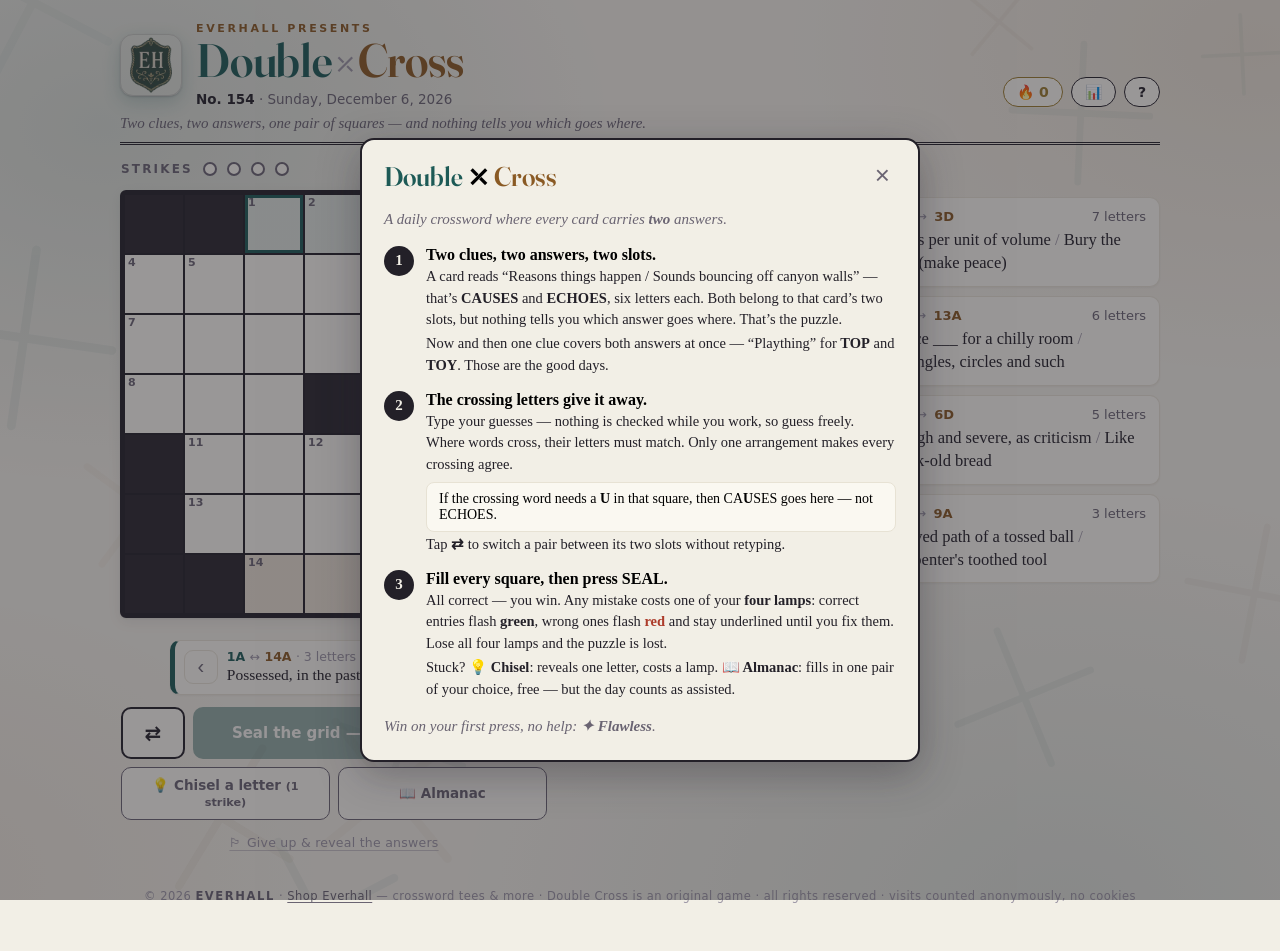
==== commit a5fd3826: "Double Cross: extend the puzzle bank to 735 days (through 9 July 2028) Adds puzzles No. 449-735, mac" ====
--- a/index.html
+++ b/index.html
@@ -477,7 +477,7 @@
   'use strict';
 
   /* ================= injected data ================= */
-  var BANK_B64 = 'Po5BmUbUXMgFz0Hld/p+/[base64]/PTsRN3Q6qMa8r9WnxYr4yqEvETZsSl0GRB5Zz53q2Zu9jtn3tcR/MFpYIigTFXNg6qGixMf8h/yq/L6Jf30PaCf4Q7QWdfLQlvnrsZ7QmtnkdmFPDXYtQ1lfhF6wpvi+iPKF6lGL+AY8KkAKcWJdQ1XGkJ6199nP3b7slRZNCxkC1Vp4QxGK+Nqs3rjWqJO93kX7DUsAU2xnJTcdm5Hbtbup85HH7yj/GPpZHzFLWVYg3pTi8PaFn/2m5O8BdjEDPBpoZ2xy+Ltdo4HfwJ+VqsoRHwxWZAYwalAnSffQduDmwM7h2vguHQNJaxkXTWcAPzy3KN7MhvjjmJPbPXMgTjhzEVMsK53nhGrYnqjH4OqVdxQvbQdZdyQiVC8F+9m+ibbVm5igEhhWPXL1NvUzdV+J96mS0brJ74HygT8MYiB/GE40d/3rtZOo05T3mdeU7A9YflhOUC9FH1i67PaUmrzC5e6w7wFrcWcwb6nrNFskvqyG/OqMvoyq/IUDHXc1b00zHRsE993nsfvNn5nvkfYIRgR+PCIIKhEGLPaA6tjqjN6g5vtRXz1mXGtxD2wqdOOppv2z4B5569XiSG4Je1VLbH5dc52GhJrxzoyq/Sf6dA4sPj1yDEIMQ0yigeqV9l3+Sce9Ky0bJQ/YR+wubDa40/GvxeelgqTi8nQrXCoQK1FfdGvBg9w6febg18Dm7Q4xOxBjWVsBKwlHoNKE/zWL1ZO88WYYFmU6BBZ8OkwjyLaQ9tD2gKfdM93aCBpIHkFHZRcJg4SG3JuB7/[base64]/ZM1kHdHt0ayF+0b+Uv6nDzdfk7pcUjjwWJXc4agQCtOrdqriWzK7Q+qFrDSIR80WyOAI8BqyT5a/Fu9GLrLUTACIlEhRmFCNVX4DLqdfwGqDykILZHzEjCQM9f1Viec/xl9mD4eeR1uD5P7gKREJcN31qPA/ElqDy4K7k6uiLPeoVnlg+OGohXzHCjPa1r+WC4OfN/T9xItQKWA9gQgTD1K7otonz1N40+1UKGX89U1UvNGc5o+CLXLsZoozm500PBC5IMw0rfCIky7mrkJb97+xi2NodR0kvRR5FS10rqY+Ri4ye/SPNk740EgRqfGcUDjgaXIa0nkhy5eqB9vBCWF4sYiQeXAIsDvHmzNagjryOqPqDBRt1N21LMRsZBvXf5bP5z5mb6ZP0DkACfD4gCiwTTF69j/iWxfPN05SJHhUHBP7VO1QTKXfYxoy66YPBnrz2uXpUMiEafVZFl2m35bOl/9GjweKE7Ep9GlRXcGZ1BiwPnJbUpuCaoY/Ntj2HFSIQL3EfbXtU9sSrEMs40vzi4PBmBTJ8RgRLZU9wzoDy3Jrcu5Xz4No9FgXXZS9JW1FrDMeJivWrtPPNus4FFqxmPF5IYyh2DJq5xvCuxNLx14T7MW9kF9h79CoUftjmhc+t6vDX3b/STRMdNikDQR6wLjDS/YKwwsnTzIaBHj0zcW84Dih/uSfpu5GfmOLd743/hg0aTCo4HgxXdMuQZ/mm5Z/80vzm0UJQEm1/YUMBOlhKsbecjo1D/ePRyF8wBkgzZEZIelAvta6wrvXKwNfhi8nLZQ8tO0U/XQtgi6S7vLudl/2zgLy/NKtpTyUbWV9kUoTXoa+khoz2nbIkXxxmIDPpWgFjZevN/qH2icexu/[base64]/[base64]/9Exyj3QEcRVzh2cKbUvqTjgfeMsu13GT8sViRGCXpUXoEbndfdm7TPkcvjMRYcgjwHWE5YKpiW7PektvyLwOL1CglCHZZ5kgRafA7007HPvIbA05X5DxUXeCsFb1CmbAL8uv2+8N7wwoH+4WdlFyQmeBOhbwWH8ZPpornjwMupjEcYCgU6DXJULiwilO6Von3HCZ/l+jg3XQsxFwEKfAZl+6WLnba41tS76MUvEKosZiwSMX4cpsC6yYLk44nb1CMFEzU6ZRoVA213Mb+Vl/[base64]/D/+d/95uHUK0jfLMMtKyVjCZ7QnqGbifL1wunOYBM8NggDsStoU3He3cON2/jH2ZqrOTa8PihSEFN0MnSepNOYi+DL7EYMui12YRp8YkxCOHrgyujXwOq0wqier0kbYSc5F1UPbRM9++TX/cfRm62/uApwFihmIBpcAigK8eLIntDDsZ7g0/oQagVHJE95MrSq9a/hp4mG1N6k/7x6DWcpa1BCWF5UZoTLCZud0pnf7LhSAAokQiwzZU5AduCm8Krx9/mnoFaZG0QDPTNlZ3EeIbuB05nfmZKRAoUBCwFfVTZ8VjBjcX+Ujtij/bvMl/WOKBf5NgF+dU9te3yy4Jr48uSfDZ+FzDIxXyBLEBJIYlibhNLQutTLnNrMm2QDNQppvk2iIAoY9tGzuf/F97zS9jxSAEZ4PklTGVolw7XOHMK9ytjriL41DwkLOQoZfxgypN89y72u+Srxy/ppKywaAQp1FhAybNLIys2Kvcao4rQDyD/ENjBiKH85T9mn0JK1/5Wz8e/bFStgA307TKZADoSarPKE4rSmoPq8Amgr9W9lN2gvQUfturTCjWbpAqzJKwFeRAJcQlFLWULp7ojGwcPNxvmz8E/VF2EjIWcRFkT3ubP9r8Df7a/BoUoMIzxyKHY0b2BWqcuZlhDyjeKYohUHLXoRd20+QUZFw42rrYvs89mP3ekWqTLFX0QjHWcoxujCiN+Jt5CmoN99VhAqDGZUVjnDaYO9o7T3tY6Fy7oMLyEmDP5UF2hWUOvpouD2nKqA49CrGTMVfzkrSGeISyTu5K7s1tXDic+aZTI1H1FCeA4oLkSOlb/Fpp376dIIIwkTPDI8V+kPfSLJy/mL6OPdi9Dzozy3GPNpCyknYQucntjbmYvwr8DjzGIRPjQKAbtBG3AWnfu5s7W+0cvlkG81PyDGEBcpdmRTzA6ovt3ileZgpulTSGPlg3x3aHc0quCi0cLstsCumK1LGWMlOxFXDW8RO/ni1f/F15mvvb4IchQqZCYYXgAqCPfkytCiiL6IrrDxThRnfUY0JmhrdL7dr5hWYZ/p74WGQSdBLnRSQSMwUmSGybqUnsFb3ev2ABpAegELeFsdflzijLqwrpn7paI4hzkTLT9sdkF2VSaJC4mT2YfVy/GO30wOAEoRT1STAJcJr9XbmNaMjozC6WoAGhwXOTtBTw16gOqp9vDmnWuU06oYMhQmAB5NbkBjwYPcSpjWza/A7oQ2IA8JKx1vUX45Z/zbFaOdvvku6Sh/LWM9CwRaRD9ZB8CKjNv108D73Pflq1V6HSddSzEzcJfxtu2Wuffw583AG2UnDTMU5kBicAqZ252qrLrk8uy2Aco9xigyQEpEPyGftYeNy/zu7eOthE4ofxlHAFcNTzRqtKa5kv32zP7Qvy1nGSpwZh3zFUZ5g7DPqc6Rw+m2+lB6aF8kRmAqVRdAQpRjwdONu/3i9MdUUgR/KT9kUmhOpJaU+3nb1Nvp7+IBD3U29FIcf12zXFuZm8GfwMqo8vVGXD5lX2lvYGZ0dtmKpI6xG9WTndueDV5Mdiw3cUdlKkCCgIbsmpCqxKKkeyVTHAZBY10POXOt/uFmxWaktrj1EwAuXU44OlFjbWbE5qzC/Oed/6TD8Aos12lWEQtNannH5c/x6uXjpMrYwIcAIgFiBEJ4fzhKkIrk4uSWwP7Mi0gX0EPUamweaGI929HOtM7pi/3TzN0+USMtJuQiRDoYx+WOyKu4/+WK+KJYKiWnPS85ch03Ia/Ig42zuNv574YNPgAuLE4REoDCGf7dkpGOndeh97mOXF4sUjRKBEY8euDK6NfE7rDCqJ6rSRthIzkXVQ9tEz375Nf9x9Gfqb+4CnQSYBZtE0xKAXPgl7ym6Yr0pwVWg3UfYUckAnRjUXa8zqC7sb/[base64]/pq9zOzkETHTacR3AKLHohnuDavMP818QepQcpQil/MTshaj2a/V7MqsGy7O+1u9sVK2AWZEdNN3QvqbugW8SSpM/o4tQLifpsSl2bcW80Srm6gfPVx5H6/eB2eVZ0MigOSAp9QkCWYc/Rl83G+K7FDxQ+RCdBI01PVb6sr+CyvNcV98WgGiRSODYwB2FmTMKM5rS+/dbV4pCHQW9cZ+QLlAdkOgzike+p873XxKLUrFYITggeZG99XjGDjYYY7oTOoOL98wAz5ef5fmxvhX9dipnukcON1oXvumwrIOI0wxEzLR9dgsymrfPlnpy61fIILgQ2NBvVUzVCyeftz/Tu7Jd91/oJHhEWXAN82mxyccZE/uDLhAYsr/RaFS54UgQaGGoQdozChP68ooiqkYavdQNpX2kLWSNhe9WXya/R+7mmlbuEElhufHpMNlRqJGbY1rCjxafsp+30Og0/IDsJbvSbdV+J56mSlfK4q7nLxS8Nd1x+OE8UdgyqwPqgp5GjyOud+EJ8HnQ3XSdE/lRyiLKU8tDSmNK0qwQ7oFvIImxCcGNZop2rga7AzsWn6cQOCHt9HwRjUWtNfoi+pPaYk9j67bdNF3EbLGp4Y8hTPfrBt6GL8YbpUor5Hz0/ITJ8LxhqfNapp42yxOakmsCfAFYwIxh/VEeJN43/sZO0g8nLybvCDBYoDwxHVNIMImimheqk4sDKpPqFMy1nAQ/YR+wmbCrE6qmDxYKc/qWD3i0uJTYVG2lm5H6YksCjuKvcDsSPySoBF0RSSTMdf3FX+YvRt4mD9evpoD8tLqAaGV5kEkU2wJLghuHizPrFjvl7DT8MJ7wrjHII0oS+5bOts9jDsM1jEGI4HjAiWSNVLtHXsaJA47zanLcYPxUPZVdNDzg/mP9cwqjDsO7tk92NFylidGJFTzV2Lau5ojG/rK689oj6AGopu1lTRE8oU0GHtZeJk5XjoPcPeN81W2EvbRZkUgTjlN+d08Dq9Lqci1BSBH88BkBThWaJr7D6iIdZy7jTSrT7RG5BYmxSfRIk08hfrEOtq6XniB8VK3gaCHNUUxhO4JO8toiDMcP457YgAjkbCHMpTgQGuKuFm/BC0K60msl2MQsNSjlLLWJxu2nu2f79gszu9PlnSWtUR2kzQSsdL8mb5ae5l9WP7ZO4emFWfEZQGiw+OIr0lqjmpJ7chqyJdmVPUSdBT0QmaUus4uDGnb/4m9Gu2fJkQnxabFMxVwHejPa164XfpN/05CdJGxTuXA4gMnDb3b/kHqzK8d604wF+LXNpDyFDZG/QrzDGmMbF79XTmlg6QE9xMwwuUH4k8vjXkbb8z+2D8FMJIyEGdVdhV1w/scOtirmXuIPt5/8IBgQOfB4EAyVjcCLxrpy6xJb5/uFvUQc9b3ESFbZZpv2WyNrQw/mr/LLzTBZgYyU/eEtRdrxSoNaIspXG5dKxB0lTBS5oemGGQUOgw/mircelt+3pHqE+gUMJI1ReaH7MvpSrsbv42ryusSdIChgDZW58X4XaocKpr7mXjb61vG4lGjg7SE9tA3DCmKrdkvCy1Ya8qyUHPQ5RHn32WbI4upzy1POZk6mL6eUzFB4oPlwOJGtx+7jH4Zfsapju/cs4M0VHZW9ERlgz/ffIt/G/ie/M0zIE83lDfU9tUjQ2AcO1zri29cPZ39XmBEvYF9G35GN5LpWHrfvZrvmCwa66oRMlDzDKQBIkcyTO4YLo3sGnzPLpNwQH3EvsZigyfF7Fp6GPzOu47oDzhggeJC5NA3UObTeRgjSD1Zqgw9za1RptP1hyZB/5EwFf4bOVp7na2evxqG4IS2DTVLN5cy0PhK6I3rHDzcagnvROaD9kJjx77Q8Io8mS8aupk5mb1dFDNU6welguVG5YI7TWuIK5wmwW0Yt4XwRmeDI8IxQ+BJLc6vz6yLLU6qDlXx1DaUs0Jw0TYcv9z+m7wcfZs/WuDHJYWkEyHCZwOgjakNqZu9jO7cfqEDsZH0UnHO6FH13PjZPs4tCy/afh83UyEXIMIlF+dErBK+W/ncrUrsknzhEXDEZAX3yCfGJU/9hKCFOEB+g3gQZQFnkjKVthJ0UiwLbNm8Wv7fvAiucFSjkXHUKQKgAqgeLc06Sy7e7l9mFrISt1K0R74BuIbqyazJqB8vna3JECOFYtczEOCX8FZhCSnMuF/viu4NrdG3xrHXMxVzVrcKPZr6S3yP6w41ngWhA2KDdUikhmQEKs7pSCzZLIyrTvRWNpIiX3CcdVI3GywIdg0ySu/LKIyHZMMiw6QXtpUgm6oO7k94Xv0LvZhkGnUTttLklzaA5t5+G+nb/1p6iuixzaMFYAbnQ3aDYJ0tC6uKuIorS+0a/ob+x+ODM0fl1vraO1v+iKtJO9o/oUJlUTNH5NbwFy4Iqc0sX2tN+ED7WLNQstB/FTDUesZoDqqUPB+4HenNP+dScRPgguYD40fsTj3B+UC4Gvhav4PjVHcGp4dxFvcEr006T+nIdB//XQNgwydCpMWmEqcGL8uo23zepsu8mL7RdVGyweSVt1bjlb9Zulp73C7CLNKTMpa3ULAH4QPigi1dexooy/6MrEtgAOBTpwMg3bUQ9ly4Gqmcbx7+G/7MUvEKJEfixKOEc8rsCW2cq4v4gf7AJsamQiSF9JcxRaSLOAz9iOoNP89stAvhx+MCZIV0BWcbeoiqCinLPMtrzzdRY8RiXfTWd0RuW/sPOls+3KoSdCPTYpNnVrIWMQBy33he/Z64nboef4UhROLFJ4OiUWPAaU2uz++Mqw1uim51kfQWtJNiELEWfJ/83v8bOM1qW/hXdlKyg3fR5sW5Wi3KqsxsSDhdOstRMANhFLJUcIe1VfgF+gxsTqxf+s9sA7GCcsB11raUdkwoDfJffhup0/FTUyLPskjw1PFVswAuDOuOLhh8HSlP4xVxU+MD5VSiBiPQuBm4Wy4c/Rx8WkCnwGUSd5EqhydLfgrtDG8fq18unzBVtgN8w7nF4YMhSXicu1n8y2xOaqMCoEfkgHDSt8J2X/uFbIg73e3OawgwlTDBpEA4VPaXPtr5GLjVrFbqTuq0VrKDZEYx1/JAJ8p6yntJeZ6+Q+yU9VSyEbMWcMQ3VPgLKNy8Wb3M/tgsK1UpAm3Qd5a1DzsK6x8rSKjdqUm7UbUQ8RawRDnGaoPoSG+K6l79HfnfUfZQYgQjxKVF9NTsGTnbYgrqiDqOKdDl07DTNhVk1zGIu4j7XHsZ6Z/7HxRwES2DdwO2QqRAecysym4YIxthHiEE5gJw1jYR9dS1Xa0JLt98GvnfuZnTMUHnEPIVK8WkzegPLQs+TOuJrMhxAbNB+Ue5AuWF5wz5Wz+Ka8+4mToj0vLGMxP1TeEFZk9rDisPrRyqjrkOMUShgX5R8Fa0A72duxp4SzDNY4uodhX2kPMA58AyFXLJbYy6G7/ffF56mzOSsYSgEDVHcxVs2n+Z+x/uzvfcfKXRo8KlBbTPKIS5DnoJ6Nx/3HrZ+sShhmID4UVgxuFDr459T+xNKYrry9C3EXKWclH10DKQ/0583XpY+5j6n7gAIcPkQnQSJQM3zjrZbAs8zWsUc89XtBEw12ZHI4ck1fvNbMiuHDqeq1siRfrWtZK0kDVXpFy52WtIqBI7W/gKQqWGcoAmBmDB4E0rjevfJ1tnWzhaJ8Ox0jOENZV1RyfJfJ17XHnZfI9o8oGyEmDKZEJileSLPY8sTv1IbI/tXyCC7FH00vYXswSsn/6Ov12t3Tgf/OGC75Jo0DTQslC0j+5Ov9n4Ti5M/NBhU2eAoF1w0nfCuEh4W7tbPx/53O3zySCAssClB2aC6sh4QboFep1rXPzXchFylyAEIdE0EzkcqImoHn7P7dDC4EHyhGGQZYYjBi2bKk04X6+K68ytgWKGOZPzUXJWt0v8SrhIP566G7yaUCrRKJL2VTHR9YQoSbrbe1mtTewKpAAl16LFZVl3F/XaaBt4jjha/xq/nUD1EHfI4obnlaFZKos42yee418+HyADZNc0VfFU9sWmSGyZuJq9mPqeqzJV4dZyEy9GMULkD2oOO8vrDjlKbEgwlHTBoJY11SbCq4tzmXsZaFy9Wz10wqKE5NPjhCCGdEa6gHzcft94yyuRIAGhwbKToIWlV+gOqpV/2Die+J6+c4ExBuVAYRE3VLwCaczrHmUJr47vg2EVsldklDVGt1f/3GvQKdYrSa6IBzLS50HjlXaSJgIs2P9bbt6/nicZfxekF7GQNdImEvLY/px/iT9dvY663gagUnDTLITgB7eGucnoTm2KOs29xX/Uo9RnEKDHJ8ciiK8NrYx7CapPK4jV9ZK1E3SQdFP33jzevUx+23waudrkgaYCY4FlAKbBI4+uHS+I6g06Gu8yAKAFoVV1RfSQKkWuW/[base64]/+MvR9z3fGU81LmxbDWo1m7mWibOh3+37zN0+6C5IFhkaMAY8x9S6yI6Yq+XCnIdtVzg/PAs9AyUvMc6gi1y7Gar8spMAcgAuSBcNK3x+aPasj5G2/JPtg/BbfUt9KyQDsDeQbpDqmJ7Vu8WzpNbfAEJocnx7HX8kQ3GLrSaAyoXayK/IS21zOQZkQyEXOFa9loVX3efphumn5hxOMCooaj1SrXdZy5W36b/[base64]/4c/t1sXvtcOpn6xKGGIkOhRWCG4QOvjn1P7E0piuvLkLcRMtZyUfXQctD7yXhNqxw5T2vIrwdlF2fEfhnhhqAeKsr72HucrQmtmwBigLNU9oW2FmTK6IguWe/OqN4uDvARtdSy0CSGYZeyDaqKcxm427pZe19AtATygSUS4AByDWgNa8w4DapL6l57gD9F41MhBWOTdZzpDamdOZiozOtjEDGR+MEiA6ZEollpWirO6QwtjigLYIJh13IQdBXxhy+LsZz8TnwZv1/4cEJghHYJZYemAKVNbkj/xbvB+R650GFRt9LwlnFCJgP4GT8bu1zsDa3NbnBUr4PjgvGG4YYoCfjNqs9qnn6OfFAzk6PXs5dy0/NC6s10GvxbrB98igBgA6HG44VxCDBIOBg/2rjcLg3uDvxC4RIzUnHQoMTjWygJqcV42/lf7p4A4QM2RaAFocHkVzia8cusTC/KLItkk3bXolb1lWQV9t5s3XkcOEzs3+gd1/UMNEw11DOWtNoqS25KuF79Dq1PtpAkwOdXJAWlzLaYPUq82SyZ7hq4ooGhlnITLENwRCcNahrrSelK6wt+xSLbJUGkwnVEcdN4WDtKLIi6WPvaejRQMQCwxHVPp4Rhje1eqs74jKgK7tExwiJQ/hez0/DUuxxqHT3ZvZ65Hqyzg/KHcEXnhSNCvAR+QH+deZ1/HiiX4xXwFbWHZ8Y3UTwf+N47yGwNPIzAcUknQWGWpQPmAS3N7Rt83qeM750+17fR8IL1UrZWt0l9G3/JPx76SDrcACPBIEdwCHJMchZ62bxZuA88D73ZIBO10+cDINCnwGZXu107XKwdvcr7TMGlQmBCcBdwy+aPOIrsmCyceA7pHvDFsVc31mHbvZJknWrJ607pieqL67CXcRK2UnHV8BLwn25c/Vo42/jav9ggQacDZsTjAaGAP03uSy+M6YnuiS9w1DTQ90LhljPX44hvGblO/[base64]/w1/2yqv0O4XtJR1UrfHpc6ryO1Y7F1vD6/IMJCmAifRpMNnX39YOhgpSvyde47u4MFyAmbG4Yah1STL7tuvGPodIs2pEjNFcpGy0POX9RBrxSvXq0+riK2LOOZHs9RyReZEtRdryPrcOxkhiOjMbkegUHDWtlB3xTWGaEyzmblYel2qWEX1S+aF50R22jTKuJq/GPsLrMquTzrC5VT3k3RHJEZimatL6hQ73WmbuNuFM5KxCzcE5xMkRWhZq0tqSrzHPMUkA6bF80J1U/UUsh2tCS7bfBr+mfxPELLQc1NxiKJCoo6qiC2a/V1ijW0JswFz1yYVN5a1kfedrZk8yvscPI28MoCyyHCOM5a20TBcKk+oX30cKo65XmBEs4FhxD1T8xL8XzmN6Ro7Ha4P/DUAoIBixDcEosQnTWyM7lg8TuAOr1Sj1XPTdNEyh/wZu4g/STjf607vS6j11fLVcxSwVHPX/ly+nWxe+1w6mfrE4YYiQ6FFYMbhA6/OfU/[base64]/YCtJ99AyzP6o/vyawGcILkAzlQtpGzQ31c/548TrPNs5it9xDxkWSE45axUyxOrp56Gy6e7l9gVjHUttGy1LCCJULxHbzf+Nx+XLzbgudDosKiReDX7BXiHjqd/Ux9Ty0P75UhBaGTtZe01qNJKBup22pW+l09ncR2kicUJJL0UfWLqIo5irhMLl7rDbdXJdnhWKAC4EIni+mcfVw83HgOKIyHZMOiR6RGdRa02nlZf4esTiwL6c+3VOWXJ9IwF/GFNV58X7uZPwktCvPixuKHsQPkB2VMJ09sC69bpYrrDmtZYdRwUfNSIpfzArfI9gysjmtJPJ699FAxBWEWNVVzhrRa+QUqz62JLMxrkSCQsoO31jSGJsZpV+oRsFKpWTjderOEMoawQmTGpFZ8BH5Afhp+3bhdvBahkaHFJBL3F+MHLNyrzGpT/Vi4n1IxxmVCYQO2kqdA/Ig8SGqKqE/p2j7X9hTyk6QCppty2DlI+hr/Gz2Ir1MKZtHlEyAXt9IyFn3Z/[base64]/zX5aOl+83H2MDCFONZUw0zfWJcRunThf70sq3T6c4kFhR7vT8NX2BTdYO585mz9MLY3g24D0AWJDtUV2ASBMKEr+RniBe057mWYBMlKz1DPB4YbzXX4bu8gsXv3N6TAP5YejUCUFt0akiekZOpjziOwIrk/wlXJBNBD3USfTe1nqFjtUKosqyW3wAaHGpUQkQDJWNwpu2S5KLAv+XP8Vo4ZmGDNF8xV30L+afpq7TL4YfV7/pUTiV/HQawZmR2tM6g+oib3Ja8suVfVE/IT4wqWDN0Z/XXtJacw9WjwLEnXB9lIzD2LXJ0TtSGub6Mjri6vK+sLlW3LVtxZ+1Taa6Mj7H/tbvNu4WJRsUq9UI1byF3SUaInrmbxYLYgr22EAM4HzQn+SNVAm2b5f/c8uSfce/FwB4dCzwiKVppfmDeiNr9l+SSmKfgP8BSPXppQnQmYH4Ehpj2tOrItpiahnVbZTN5Tx0baRN1i8GH/[base64]/ynSItkuqTuqJUWfFY1A0RuHEIlg42GufOxjhzurPtBYz0nPHMNcjE3CcuN//nigPaNQ4IQNhAKBBI9AvxaJLvYPqzusZ45nj2qCEckNz13aVNEcvi7ndeh95CW8OPbPBcE2jB2cGJMAl3G7LKkusTW3OvNBhX3US9oX10bYDf5k8Gu/bP06xz72iFzKDoVSh1iaD7w8rTzmE/ICoHPgAIoJ3VvARYcGm03ucvQorj+9MbkqNYoKjRaUTIoSngjzPKonrz/7e/hup0+LW8pTy0fETdxp8HOlJu5woke7QFTaWctS1wOBCpMXoiynY+MwtyirN9xLlxaLXZULknbbZqwj4nf9e+A6/WQQmx2YD8Nbvhefaass/DmqI75qtyzARJYNkxrlU9sUyXSwb/Fu/HK6VKK+Qs9CyEyYEMFd3XajLKhs7n62aPVr7kOAR8NE2VHQCPZn8WXpbqFv8y36nQuDFMNg2yLdTt9293bmNK0/43PtRM1Nh02JWYIWlXjqd/p++3GlY+pm6ocKyQrDSNQolxeibLY7uS22Lr59oQ2bRsZXwFuRZ/NNvW2vf6k5vienIB3XWcxf0kfGWsRd4nHhf+9o4mrlIeodgBqXG4IWiBmeNaUzqzS/[base64]/KfkfjmTJT5kX20nKROJj9CTQbf5z+i8JjA7FY5kSkxSWFf105HuRJaA953S/XYkLylaEWt5J237/NfNnuXand/t/CIs+ySPBU8pWzAO/M6w26W/+Ir8lgUKLEIxHlRqIZ8F78TH/futmumG5fk2XH4YZlhXUSZ0krGH3Zocq/mb/OdFKzw/MW5xGwljEd+Qg62z5eft65YcAlASbEpJGnAGSOKlkm23GY/V08nHTR8lPzgCdA8xb6WHhJ+0p+SK2NcuNHY0L3gWJEpIRjGm6Jb8oqDP7MLgSz13TWcoVixLpU+kt72DrMuh67mawhhmfFsk+0C3DXbxz5X6qLLk4q3bhEMJdwFzTEJYXlRmhMtpy5XHuNKl9CZQNnA2CB9sZ3SKhK6YqvGKrLL4x6UPeU8lNnRHaQdsg0i/RKawwtDGvaAeNBIoEzlXVTp8Hsye5L65g/WO7bYQA+UCVWJ1VyljVILoq13v8Yvsm9nEcgUqABZdJ2SLSCf1l9njoe+Uksz6PRYFK2VmdH5hKkj20TP5k8XK6NvTbAocImwKbGpNWwXCSOaAv+HWFCs571F/fB89AyUiLc9hor2CmbLwj9y6gxVbbX95TzFXaSdl35nD6cu0p42X4Ep4Tmg6QEZYNnQuiPLY2sW2nKLwuo9dXy1XfTtMSi03yLL8p7Wf/MPhtgHmGBIgLmQfXXsdKrCXnZOR2+DmzPBbOWdgrmBmCUJUU7WivKb0guCr6PaVX0EjPTtFPlBqTDutm72ujY/5vtGoTkVGNGowFnxDfW644qzWqMbI9uz2JFcpVhFrHSZAd7DjdOqM/sTCnbvZnRdtCgwyTG99XjGDjYZkyqTHmNKMv3ACGR9Jd1hneUdFipDamVe196HvukUKMCs0HkhefBcRgi2SCbPly/2mhMMpGi0qDCJRJ3lD1aec4pTvzJbw4wYBGiACBUr0WmxzXIvYusjysLr0zo1KFBZ5iylzTCtlM/Hixbr9q92n6Pe6ZGYUJyxCfWK8Lpye2OrY3/AS5BOIYkAeNXdZT10/KC6s18Hjrc7p2tyRAi0HGXLcJhwnNGvMqpy+zZPotrTK2B8BIy1qCXMhYx3yieOAg53H5OvV+QNpKqg+ADIEZkRK9aeQ4oD30BvMFhgCECoUbw0jdWJAh62fga/k9vzjqMl3UOpUOkRnWIoN4qiiyabB3tD+3JpJSxUDPSNdeilOXL8R/8yzhJups/ZEcjRzEHpIY1hrTCeoQ+mLzaOloqTvIWdRFgBHbQNZN7GrwKLIi5SSxL9eaD40DlUTaCpwSmjPkduYZsDCsPu9Z10/AD9gdzVvcXqJi4HzzN9g/0Cyy31uJTZMFmB+QE/Bg9z+nPr4ptXj+D40BiRrmV9xXz0Oxees96Gv1evJjSIlOj06BGJkBh0HyJ749/ze8P/c9+WHZQcIL0wbbRsdrtWX3bf456nXwZACFBIILwCHJMcBF9mbsaKY093H5as1dwQiSAsUEkQ/pcu9t43X/O7tf/XYXkh+WWpFRkR6dPKwvtyOWAL12rHnAFJIbjwSUA5sEjj+5db8xtCaqL67CXMVK2UnHVsBKwn25c/Vo4m7jav5ggQacDZsTjAeHAO8rq2/6Ia14/3jh3kOBTcUjqUrZAM5h8iiiOKZk9Gu+VsZXmQiMWptZnXbxcqt75me8Z+9t/[base64]/kH6ZFZ8rtXP6Z/M94DekwByABYwFkkTRT59x4GSSNvg5rSW7IIsGy1HcS99V01aqLqhVoHjuZek7u4MFyBjeGYQJklSfKL1gvS+rObV9gx73AZYYiRuFRN9c/muvJ+x38mO4IrKVVMFfpAWaH5UUrSGgMKJuvjjmdKRcx17dUtle1kzTF69Y62rifvJ3531J1QqVRJoWnBWIELgqrjvsH/Ae/3X4E5sC2UHPGMNQii6tbu9q5XP1P6E5F85KxDXVEoBMihKsI/o1qCOjNbo92wLOSpZFyU/NWZkutFvyf+Fg8WT1bAqMV8gSxB2VGptyvzqvP7w5riL4D4EymwmJAJMR2UbfYvNjvyeheeR34sgDy1DMB9VayDyMPKV8vza7Ob8xs3ePZ8NXzlaGXttB6DX3c+Eu6XG8a/SWCYodikChSbFAxXbmbOg2snzxeepLwVCIEoJFhBGPePxi6GPiKf524m2zkw6bEN0NgQSRT6wtpTfyafFilj6vVtpNmU7cQtRSmB7rJ6Iho1nLZrNlUI5XwEvIR9dAy0P8OPN16GLvYup+4AGGHY0bkwyHBoF9tzmsPrMnpjukPULRQd5OyUPKRYFK73zoNL9w/Da8IskZgUuGFOVixROAIaop/G/7Pqko7WgD1UzIBt8V0SWdNu8qpCqvYbEyvz/ADooE9RTZQIxc2nOkR6hGsz23M62bEosGxBjfTNgEnjCgLb18+We3afh86kCWR8RAlk7PErJt5jrtcPlp9WiwwQukBIgB3xGfGoc0syP9PKwusiXzMItyjgKWG5RLxl/3cuUtszrhc/Aj6YxSxkWPUMpavQ+uMOMyqjqxefYqokDJT9YMjh72BplA6Tf0Yuc9l1LBR0KOD5oWgQODCc8m/xf1avAu+3u1O6cFihjBXNYTjR3LKq4ozSD9eKB7t3YHlwTbUtdCshmRXrkspTupIaQ+/wHtc4odi2SbfIQWgznlIfVq92zgOKIyAoIMjw7BUNQS0yHlGak9q3eyJaMjkk7fDZMa/lXaGpth/2TgK/No/CnmhAeHWblCpU6ZTsN45DuuPLY1oDn7ZYVTxVnHT49WlwSga6EmvELkJupi6YcEn0aOW9VVzjyaNbIyoDy7caI6o03AWMQVwlLOSZVmrk2wNac5p2PqcLzCS9YKhEbaWZtc/m6TKKY+8DTwPL5CiFfMVtUfw1/cU/k0oT/HYuU282hIlEmTAMEq2jHFXf5w4GP9ObE/9z35SMJPhQeQQpoFjEDtc/[base64]/qa+915njwxVvCOoMOzVOBDaw8pmqxJuFhtD78EfEK/RPRAJUO30HkZ/5hvy6zYv5hHoMZxw3JGcJW1SurOKo4sjnlI6o4v03MR4MD9FfSUcp3/jLpKepi9Xb7cQiLPskjwVPFVswDsjehOLhh8HSlIYhJylmMD5VSiBiPReR46HfxfP01tX4bmQmCGNBK2iuBPbAx+wG8LLZ5/w7reYtl3AyeeIZinSumMKYg9Tz/earOTY4DjRTDSt8J2X/uAqcv6TL+P/507kjcQc9M3gafXO12/myvbL8suFvyhR6cWZgaglG2WKV75TT7beYluD6sUckXlgvKVMZC30GvZaFhuj69WvQu45kZnwnLEIkGhh30ZeV+nTO4OaEn72+NapcTiQCWF4Fa/nPra6k+pHHneASRBtlIzBrbGd0ioCm5Iu42tCDqO6ZV00XYUZ0W1ReEIMJi/nblbOdp5HgajQjGI9EWkB+bUZpqgX3xc+Bt/SLNTIgJw0rRTJgbmWa0JLtK/WCzfPxxAowFnAmBFJoRmXDgd5gmoCTrcL8kyAfXUNle00qYc+1suna/aaEmtCegnFfZTN5Sx0baRN1i8GH/b+hi6mWha5wAmhebApYImR60JbMrtD6uKOUvocRX2l7MTt4WnlvTKaIspm7/afFvk3mfD5sLjAPBWMxJsSCkbuQx+jugPODFStgzlQeUDdNPpyTqJKE4sjKudYYO7RmVD4YJkUzRSqwl527zabQ3vXpQwFeoDJgTnlzaE74pomWrN7wmqCekSJZexFjXWdsUnW/BbOht6zXLJs8/XtZdzRqcG5gZ1FnhcqYivzqnNOtih0aBF4Zi11KQH8J7626vY/dv7Xj2ZgqEQrdOpgrfQ8RgriS4O6Ul5HHvK8FFyEXEX5sbyByfJaFT8DrxMeA/640DhkSGSdFCshaJMK9otiz1EronuDfPRMkPw12WWdZM5mS3R6VCoyuhKr7PW4YAnFDTUZwHgzn0Yf8v4XD0AqMC0l2cQdEX1EvHXrAts0D9d/tp4XbozR6PAo9Qu1SyW+lk93fmPrI88Ti0FooJ3E3DTsBOmwWlc6ImoFurcuFtEIEKngfACYkNiB2mIORq41G+Mql+sgfFW9AdzFTATY9pomnwIv5w4n/lOT/aM8FSxFffSYYbuiD3KuNo9DKxNtNA0BiFG9MFnBjlYqVlpXz9aP02rmMe1hmSS5AMkxeaL+triDuxOfYjum3UTsMPy1DXGtsY3GXkKNonyT+0OL/JV4USkEzSW9calXbqaats7n6CK6stwlmAWs5SjRGZCtZg527yZfMh7i32lgCSAo5KmVuxI45rvXimf/hz8G//GJMblFCbDZAKhwqyJrgpriW1I7skr95ZlV/RVMZLz07jfOVq+WnmduFr4h3ZEocUkEzHGJRe5HrhMalzvizNSh3LWMlCwQSeD9ZB8DG+K/108D73Pfll30fCC9RJygneYPRwuSisTus68X4BiEuJAZBchEqKAa4n7Gq2L/g3vDzLQM1L0kzYBOAB4CKgMKojrn/4fvtgRcpYlwmNH4QbzWTgLuct6RmvP6Q1hUKIUdFShx+Jdt9l7CGjIfd5u2vx0h+FH4gS1TrcIcBhvG/nML0xtim6cp0UxlTGTNJZlB3vY6swrEbnf/586IZBlwCNWLMYkBPXb4IlpS7yNb0qu1fQR5tTx0rRVd5ftGnpZqxfsF65NbjUW8IPjBmbX9cYrT/hZvwk42r/Dq5B2EfPT44VlQ7tXeZ2umXzZrFi7W4LiQaABphdhhWbF60hrSv8COkI/3jvGoVHx07KXcgdkjD/YfVn/DWrMv4wQYs2lh2BX4cSi1C5Ob8z6W/+Z+JxnUjcUspQmxbeW41zoVP9duwwxzmKLEHBWMtJkAeWDYcxpmH3Zrw7qmWwP9AEhw3KAJAH+U3IYPJj5WP+MbNn54ANhhiNQs1Eqh+SJ6lmpCD+PPVsrTLeBOcI5hqdGJMN6mP4J+0p7m/[base64]/[base64]/Gy1Y+B983+9Q163R9Zf1VWCEZ0eqHrhafomtjSyOqMTmg/ZCY8e5VXeP+J6vHrrduIq9mgTlVGNFooWkxDCWeFyhiKsJaM5u27HUM1exVrWGZQfxWHyfq1Trke2JqAlRYMSjwOJG99XmiO7KqV87GOif+F540WKBscSxRnDUNYlqjjWePVw83uvjg2YRcBLmg+VE9sguTHmfIhpiH/4ZoILlk7TQ9MZkxzmfvRp4Tu7JfQ4vs9rhgCMHppTuA+ZPbM0+jjjNLcktUDJRs9LxxfFX8RI4Gj+fb00sEr0P7uAFZgEgh6DC5oCvHeed5978mihc/NAz0rdT4AQh1nQXeJkoiagefs/t1wKihrKE4EYxh+IW6YioiOzPbQ2oi2nVdNZ0FTNX4MTjVvya/cq53jyOvZvDYZImF6FBJQOlRC6afQ6pCG4eYJy6RuZC5sVlVPCU9VqrHGnNLB+53LidQWTT9FJh17aVL1osz25PK42uGb0OctR2EzeVN5DilOXL8Jl/ivAaf9s/JZSkFuUD5IW2BafO+QW4xXzbOl76GWFRcFNgBHbX9RPoCOhbrwso0nzYfKdCcYBgFCeF4tekimoNb08rDKkfeMK8UnKFd8d6lXHV+t4qHrxePV8+H3qhwbLTbw5i1eEXLBu73j4aOZ34GriHNgTlQiCD4MKngChJr0tuzOtJqYhHddZzF7TR8ZaxF3icOB/72jia+Qg+QGSWdMJiEjNRcIpt3O5PtVFqXmuJFjED44ag17JSJwQojPiZuA5u3/3CcxL0UXXRIFR1FnTM+0m5WCpN/[base64]/nYa8itz2IBYUeygGbFPlA33vqdK9l93z/[base64]/27zFrcgxEeKSY5fn33nSpd5tGq7JLc0ojqkLl7ZFN9R1EbLT89i/GXqeeln92DrYp1ZkxWIAo8Dix6AIaY9rTqzLKYmoJxWy1DMEINU0BqYPq197S/6aIEOoXecBYYFw13LXYsCp2XwaPAssjuxPb3WMYMKnAfcEYIcyS+yIbg2/XCgeehS3UzcW9JDz1zBV+ouqiTSMuNt4z7liAWfRKFAvheaHegqrzfkaoFi+Ar3eYcEiA2ZB9tK0ByiK6dq9Sa6Ofs8Xs4ljx3ZFI8ZigHtZq1lqje7f/o9sUiUAZ9/zFPdFtci9Sn9LvF+8m+4LQGOUZsQ2AGKENAQ7w3mHPl+8XTrIddcxFLKDJIbllbWdfR4rSKgeKcmu0cCgE2MA4lRlgfIKq4trjG1NbVx7S/BTcJP1RTYV81S336kNqY1sj2xNqPIDYRFwEuaEpsHk2CLZIJt+XP/abk7wEiGSoMIlEjXX+Bp5jilO/MlvDjWiEeNDIte3weVTr0j+G2KIq8vuTjzQYVg7GGDWNBM0V/7b/Z8vUW+QaF9qt1cyAKPFZ9axUyiNLAr5mL8Pbdz82TURNlBwV3RQ89MqzfheaJ+tn7wbBvNT8gltwmHCc0a8zixL7Jp9gTuA/98kxaVCY4T0lzOeudup22pbuVo8nUH1ETbGtdJ0TycF7ospS6yZLd7rDbXScEWiUnSVdhbwn7rL6dI9231f+1kHY9NiAWRCZAQnWija4FimG/6e+ZhkEnYS9ZW1RiZU9p/8WjuaLAqum2syVevGooJixjSGtE7oGu7Jqd8lD+rKMkVjAjuRJBd0gjuYPQowyzaP7E8qt9OgQeGH9tbix+KZep4oH/uc4M2uwjNTIUSx1zQScNS4X2qNbxZ7HjuNOqGDIUOkRSXCZoS8iW7epV7kyKzMfJZgUaFcNNT30nyErNL0GCneL50tCsP1ljMXtNGx1rEXeJx4X7vaOJq5SHqHYAalhuCFokZnjWlM6s1vi6pZa8hRddb317TTcdG2xqzdfoktzH1f/c4gBX4cY4MkBORD918/iSqI7l4/i6yMQPEVsY7ixWOX4A64hiqd64v4nb1EswWzljIWtcTxFKcU6Uevi23Orl58YAblAiNW9tFgh+BOeAtonr+fbd44nLzV95WzlfeV9pd7Xfmb+d3/nnkNqHQNZAElhaVWpQRmT+1K7MjtzT6FOJ+hw+KF4Ic1hvaE7gk/2DhILAn7julxTuPBIcR0BaGHOIhtie8JbNq/SS1E99JyEbfG5ttzRPwY/Zov1+9WqsjWdZGx1KfEo4fhFnudKwrsTugIOl4/EqLSY1zwVvUS9s//Hz2Zu1y4zD8fgTMEZZa3l2jH4wSvTO+faotuHa0PphLzVncUJVrhm+YPrAgoz3rc/43/TkUlRnFR9AC2kXMAbo0tWSnMPlhtzSUQt5C3lGeCYhtwXL6Yvkv6CmzdOaRGIYY3D3NPctBzH/uMrQk8zP7YPwg00nMQZ8Ok0WdA6pD+nWtYvxu+XK7lR+cEd4XkAGFEYw96yntDaUiviyqEs9H21PcFfoc4QqheLEpunPtYf995NNazxOKF5UAk1OhZa1+4mGDN6Ex7VvPRcAf20fJQZ5f9DKmJcd74H3lYQuSQ5cLjR+VF6Jdj3/nfv5u/[base64]/Vs6AOpbbY7vEvATYdZxVXSVMNcs3vub/It8muuQ7+8V9ZVzk7TBpob6m7oNug//2z4JPkOlHfmYZVB3FzaHNMlnj2tM7o57XsXmhCJS9VVjxGYG7l64Wn6Nv1/+ACxWNoA30LXVdhRkSzpbbxl7WL1YfhoX4IDjhyTG5QSk1fvG68mpSfmN69u+Rf3U8EO81iBTdhs2imtU65HtiavJUWWE5kLjk3RWcohoyarLLNj6n+peZ8O6kPPGZdYjFbSaeI4qD/WeOV26ptCnxWNS5wT2hbbNrcqtTv3GP8Q4HKfGckNw0HCWp0SsHvne/k7uyX0OL7PeowDjAWeAZ9OhjSkPrQkrXywOaNN00zPWsZFxQiYD8Zu43v2dP57uDP6nhWOR5gTiByeB6Y94QboFet1pGv9FsVDykvRWYcGm0j1Y+l59j/1MfEqTs0gmBuBFY8LiFunNbYj4zH1G743tgfJSIReylTFW856oFepGrMxsSi7OQ6XHJwNgUffSYYfpzrgPONo9D/9cpBh2kndGcVC01/ceesvp1rgdv19/TAEhkHdCpBclR6YYaM7uSDhCvoR7WGDEJ0NyF3QGJlTzWTxKKsp9iS0K8ycVZQanU6RH5dT0we2IqsrsHu2aromyUTUWNdejVraRqBS3neye6Nkvze5wlzWVtAMxkncTsN39mv0bfJh8W//GJIalFGbDZAKhwuyJrgoriW1I7skr99YlV/RVdRX3Q2mbu80vDW7a/Iq8BeyeJUUgwqfGM1F5TShP/Jm7zS6M0nFRd49ixaED9QCtGGlJ7p4vjW6ZfkBkn3IWdYG10+OZOZw/mr6PMR5xCBY0UfNDY0Jlx6KS+t1sz67Mfwg92SAS4EGnHPEQ9Zem2fkY6ZpvHn9LPF1RcpYpQ+QEI8YijvuaqRy6zWhM6V5/xrzC5IDiRHeWsp8/CCtLaZk7n38ngnXVssd1UvSLYAo6iisNrV/sTuiPJZFjVzNV9lE21C5b6swrE/yZfk0+ZoAn0+ZGZsOnVeOIfIX6xDhaul64gfBTMsGghzUFMYTuCTvLaIg1GT5OfmCBY0DkQ7QHJtItiDhZvwTsS+zI7JdywbSToQV5ADlB6s3rii/Zv5v8H0bwEbHUo4cjB+TWe50rHvyd4c/pDu6Ds0XxlfBFs1Q0mfiYf9s62SlPLhRAcYQgBzSCJoOhlCmN7Vx6zO5JL4wnVSLYYJ4ghqTGI927nT8PbQw6XC0f0/cSINJ3kS+CJkrpmT7KaEqsXCtIpYKiW3HVpxMxBnIabdh+nLxPLN255AKwTfSO9lKzF/XcaMzsjHoI6pu8nHUUs9J307UA5MN7CCmJ5F58mTvdO+LGYZZmByCBpkRjWzlJ4MutzP7MLBXi0aaT9ZY01nUVa8Ur16pIrMiqyKylASfX8dBng+TU6FlrX7iYZEkrzHtQsBC3B/MXZpBmV6tfu9//zL0d/xgAddP2SOLCtlci1GjNKQhqWCBGLd1sgXVApAAjEiDBZgyvjK7LrAxtiy9K0PcVtZRjUfJXc5D93bqdO1y4XHuf5gSmhTQGo0QigeKM7Qku23hJ6ll4XICxQefQ94toE/SY/l5+CqxNrdy9nDIDcdcmh6dV5gCkl35Y/lk7Tzwc/3BCJ5ewkGkG4sYgXK2OaYttCK1Ov158BzxFocBihrKRuRn7n7gLLI7tHPjkQePFsxO3gHIVcsFrmC+KrRq8yGhT8oBhhzsSM1YjUj8YeMm7Sj0cvU+/44QnxffP906zUP5ceZn6S6vYvZ1q0PSCpUc0QefCeBW733leO5p93W4bVDAV7gImh+CHJUA6nrjNK0zrSe/PKMdll7RSs1b31rIb9olxzqvL7oo5GEdlQLNU9oCiBrTHu986CPpfuQbrCPAQcZJ3Q7OWIdc1Hj1KaMsxnngerR6F5YDj0KYQYMZhzCqMegD7Brzcfxvnw7OQ80RlRWOXNZm4jioP+YzrT3cnweLEYEPjw+KG5429GT7CbQ3/2u1Pc1Gl0vIStEby1GyX/1/+3T2abJHvrYfz1TKXt0Aig+CI7k6/2fhP7k7oQzUWp4CgVOUBpZq9278autq6zr2PfqeA8oEggCFFIxDqDSoPrZs8nvROqFEgViPXdVd1kLbXOR87GPsevlw9HgWjgqEXL1NvUrBQv9utSOiP/t7uz+gBYoYwB+OE+xQwm3sfqlh4nPmdeV2A5oEgFzZR7YTnQ26LOFtnGiNau9ygx2ZGMxLxQWcGNd5qCGpOvY9vzipRB7WMqI0wxWFVpl4qiiyaeF79AL4bcZOkWfQVddIlyzmcLxxpWmwPLo4v9VF00rVXs5JhU/BZfZ7/37ybPR66XmWB5Aakw3JA4UYsj6zOq4wsTasPKvDXNdXwxHVCphcySmzNqhx4CHjZZRzkgaUVIcfzVXaGa40+3z7N6kx7zayzDnKH8YX1hmKDbsisCm6eacmoi68SJschxSQfdpJxl/hZOR+qV6wTac9HstLkQGOEpgeh0/+Y7wqviunKLAz9w/UCIsJ8EfKCcdrtWK7Rut77T3wZxGIS5wNjQ6ASNVLlCesI7Z96ja2J8xL0AjjDPoUkRyIP65p9GP/O7to8XZFyliAX85ToBGAJrsnqnS4fYo7uT6AGop8x1CJE99bnm+pNeBk8DTGM8XGQMROxVuWA58Ilz6rb+crpjChP6pynRTJH4cB7EPCQu1o5zzvI+dz7nH+hgCdTdNaog+BEZo6sTPnLb00+CWvUdBRmXmCZYxZjgC4JOps6yCwJ/187cVbwg7AUZs9lAGuY+MrrWCgKP0oo1LBBIoDuE/aRN9d4GO6dvRs9nK9UkS5XMkWx1+EFYEesXTke60hpCGudvIMzUeDA+xXzFTNNax66nn2ZO5k/2FPhUGiGYUU0SfCK+l6/G/nYb85uzOMU4sQjEbZUt9GyDCtM+s9tDDNdLZ+TYcLlUuTAZkAgDahYfdmmTu4Ybc0xgT2A/[base64]/j/EVc4H3V3PW8wMqTfKb6Rj/[base64]/2vsPPJj/GUDkhLIP9FixlnZc+Nhqy2wY+p/qCnBDooExV+bG+9S1mj2e/Bv4zbyP/qGBoUMzwzfTNgwlGK3O60stDzxFvgFlgXUHY0GxVjeTPFptzara/Z34H/gzwXBAdpe3TyUC9AipiSpP6oysXazDNVagwyPFfpD30iyafRhuGuybvA074VSt0uwS8pJ2ULnJaIp5mL8POc68xiET40CgH7ATNZb4jugY+w9qXzwZRHNT8gtlACIGYwJt2ygKbM9ozGpfrBI00jXWIBs/EKDc6Bop3upLLEqpytTx1jJTsVVw1rETv55tX/wdOZr7m6CHIQKmQmHF4ALgj35M7Uooy6jKr4hQNRB3xiXXswYhGGrZf4+4W2NEeRhgxSdDcxRwRiZU8hs9CirKfYktCvMiQCGWchMvAvaWIJ0pSS6ILY5tzq4O9MV/Qb5DNUAmQrxauB4+3TyJLEv6IcJkQeTWdVVzhrRa+QOrDi7drM670rHWdFBwFjQTpsb4GP8OfFz8XblNO2eAMkDhADUV904viWyMr15tjOkP7xJiE3RFJJQ3VnLEsw61i+nMq86tHhDjEvQTIEWl0jYT7Zj/W2MMLc/pXioRZBYwkbTVNMWjCm3UPJj4DK5NOwxFcYIgACWDoQJjUuae5t+7mytf/cpxUrNXs0CjQTOWdph6WKkLf9zuyC8WwiKFp0KjR6FX5strGe1ZLk+pTSjPtBFihWcZ9BRyVHMYOwm5GTgNMYzxcdAxEvFW5YXhFjeb/smoXr+fbd44nL3X9lJwk3bFJoTjmbrefxt8mKqe//SAp0OjR2GWKgdoHv8fetptSm3Lb0HmQHIUM9K3FeTE/Akpy3DZ+5m4njngx6TD8BRmyCUEeIprDj+NKkj/T++UMNUwgOgG+IUkgK1Krh08mH6ZOstRMAOgEOKCYVY21mmdOR7mTrlMao3tQ7IC8sBwlnJS9Yy42P/e7s7pUDzZgyJBYAZhgqBH8wt/Q30cfpz8HSiPp8FhR7ZQsUUhhbJMK0zzG35df1s8XMEnAaTBIJE1EutJKcn+yOvM7w1qznVUotMz0ycQdhYzif4bqpk8iv2Y+2QTb43g0yaRJ9PwXH9d/ZxrWfofe9jlxaKFI0SgRGPH7gyujXwO60wqier0kbYSc5F1UPbRc9/+TX/cfVn+XP8QdgXgEfMW8scmEKvc9heqD6uJrYs454biF/HQY8TkwKva+s47G/1GKUgpFHEQo0TmnOaU5RMr02mXLo+tTSrfQSAEJoDi1zVF5IQoDKuPb1g8Geue+UF9E/fTMkKkRmKQP1m63XmYPVprXcagg3EPJEsy0DPQOtktTOzYP1juyrNAIYHhQmRAvZSz3bzerl/83H2ebR9C4wHw0O0GYgMmyG/d4dlgmPrafZwyBvRSsoQkxHVXtV/5S+xKec+ujTCwQ6ZUZsT1VrIIYM+rjKkLPRyuyaxOo1UxUjZEPsU8hupJLc3pm/peKd6s9hEigGJB45HxluNZftiiC20dbo7rwLKTsVKyU7IH4EZ2mKmcuk4t3LiceTFO9Y/y07JTd0KsSe5Z61pvi+2NvkOlEybEpd11lvHV6Ipo2DzJPl1+jxeziWfDIkSlQPYL+FS9GnpYPNxuSGlX8JfxAmPHtpT0Cnie+8srzXyKLgvPIAFhhCWUNZX/hWoI+oupXKlMKg8wlCBZoh1jwnZDoA4pGT/faAwp372bEXbQo5A0RuwGp4nvTfqM6kytTSiNcAAhkDOD5dKxFHBc6Q2plHrZfVz6sgSgwLGEtFAkxnbI/Y6sSe4IPEWiSOCUsdNgx6UCo8Ooj2kK7gppzegKqPdGdNVyELPQ8pewWHmfe1782zmZuFclxmMHpMGhxuFHaIxoC2zOuFut2v1mByGS8kCxEKyNfV58m7obKkx7H39Ft9O3AyOHsEIlQvbNcZl8D2ue/R8Qp0Giw2PD9khz1n/bok2sXKkMLg780jAGvgfzF79HY1VrlG0bb0xom3/[base64]/ze8f65Z1QrUX8BDzErGYOYhtybNdvg59HMbhxmLTo8dkQ+LAKY74hfuBq5/5HqODdFPzVDERckPlzHpauNmvHntLrIxA8RWxjqQEIIaiT2uJrwhuTimM7k+xhSEG+ldxEeLdcxr/[base64]/[base64]/mvzmBKIX8dBmFTaU8kopznuKrl2pz2pU8hDgx/ZQZpGhU7jZPklpzDLeeJrRYAT2wuAG95G3xy9KK9tk26HduZo+guVVMtSn1WRWcF2rS+oeqItpFrhdASFCIFNnRaKTJ9TqieoNagntGPzbeNLxEHBRNsA3lbVYfMo9my1cvJ/8WxMtAm0VchHz1PcPqk0vjr7e+UjtjvJDIEJmladH5h9xHDkf/Rl5Dzkef3IFMtQzDObF5MTnz20P6t/uzqvIfR58BzxEIcDlBSLTeRn837wfbw19230lQqCG5dA0EeOW8VlgCGmLvBtvHi/Q8NPil3PV8NPxFX0f6Qqowr/ePg+9pQFmxSUEYUS3wq7Ias15GmAbIFv9xuaCtpfxwefCcdO9yvpLeUmujnLbBOFG9oclx6TUtZQ/Tn0afg0sCH6Ib5UlHCRcJIMmgeAYaVo8WehO7Rp9X1QzVOLXdRQqhTdV+05pGebM7QxumyJF/BayE/MQNVc1H3qYuFpoEHYd7VyRZVC0EDMCMNF2HL+cvtu8HH2bP1rgxyWFpFNhwmdDoM3tiq0LbIhsS6/2FLaVJBazVDKR8pz9GT7LaFn6SWhMsIFx1+DHu1gjxKjObk47HXkYrI2sIxNhxbaXt0X2ELSBbcutjjjM7h0/U/oXdRL0UDfWdEPzy3KPrMrvjjwP++IAo8DyV7EC4ALqDCtKOZi/D23c/N3x0bKDs1S1l7YTuI1rCjFeKt+9GZCig2NF44Egw+EFbRsoS+gc6N7kXKIFYoLlxGAXc5LjSSgbuQlqTGifrU3QLsHlFmGRZAEgRC6LPc/oDaiefN8/ULQHdoZ00LDTttjsC+la/0/53WuYwGTDJZJvlCtQt0162u5PLE4pGj4b9NT3kLeGp4Y0VOXL9Z44nj6K/p764QRwx6KGpca0BKUOrJp42yRNKo4rTrTWNAN0R2UWsZY7m76KMMs2jOxPK/fTogJiE/VVc4TliaoeOh/pnPtfY5ex1jEBs4RgFPZG+93/HG+duly+Ge8wkv1Bo8LglugIY1uiHaSb/t24nbwQIhX0V3ATJEWjFL+ZOl4+XC+OrR1D8tLsQ+TV5oDmgihY/[base64]/vjKsNbsouNdH0FvAUZsAgUr4IbYmsmzjNv93gGicCpcU0RXKTckRqyTvY/UgvSP7LUTANsdpig6UH9cWoz2tKv4ipCC/MfJyi0XKD8MYmROcQOl0+X3weOkw7n1NxAyJHItfnx+IBL4gqC+4YYF6jWDBEIUe3UDWRM9Hjz6jZf169nHyN/05CdJGxSGHC4hJsRqKY/MsoSyreq182UndRssCz1HLScVi5CmoLr8U8mfhgwGCRt4GjhTdApU27hvqGq9772D8MsRF30rJAJ0Dz0D7a+Ri4ye/ZLg7uaYEiQ6SVYoByxaLPLsn42OJOb86shLOUNJIz17IQoUQ0GXYNrQjrD+4efWFVMFfnwKJVNpT6WXlfoImoyKvJu1Tx0XKTZhB01KcWq88qFT/e+p0qWoXjAqVA8wj1W7LXeVy522vIb8gui3rC5VT3kPTGtYXhCD8IaY81GDteK9GX7dTyliRVZgKnwHlavg3vCW0Y/NtzACGB7ZKxADVUd0guirKe/R2/GXxek6MXZ8ElgLEXaN+l232eOt75Ta7MdkG0VaaHp1B30DEePhqvyeheLQ6s/kQhlyPDZNWnhyfN6R97zm3IPom+COPHIhgxFvIX4lD6nv3c6R68Tm4cP+ADsdPnQOFR7dVsnbnbPtz8TuyJ60AgwHZW8EDih/eGb8uymP1KfJrrHb8igmKDJIMlEOiMrVusWfjaedi62frEocZiA+FFYMbhA++OfU/sTSmK68uQ9xFylnJR9dAykL8OfN16GLuYut/4AGGHJ8HgU/CFIsj8mXwIqFntDDPVkLNQNpT2gGPG5NX7ySvIul+5DzrYodm11rWDspRlEuRd+lm6n2ic/B+uWse1wSLG98V0TGaK7kmuHmzYac0qXnuAP0XjUubG99K2mvjaaYxoGHteu6bB8hJgw/fTNg6miW/K/kpuje3afh85FyJRsAE2V2fYrA9pTrdcf5p92mypAmrBIwX3zKYAYUl9hSyPp9+9Av9NpUFiQKBQsRN0UPmI70t8nnmb+c0ucFSjkXHUKUXhAvlMbY+6G6/KrU9vlrCWI0CgHDMQdwJ5je5O7M9unL5ZECyT7FNzFDVUc8VpiLkauNuti3ucvFDhBaGcsxUgUjGfOoq5GHjfOJz4yRA2kqpEYYAl0uSEbxp5G+xJb81qzvADugW8g2bFoQWkHm7duhosDOxafpxA4VP0UmHXtpUuWimLbAnrTKlarVt1EjdQp0UkHjQAs8hsGPpK/B08W3pgFe+V79Z0kiHU9MnryyhL64v52b7OsJZ01/DUdsfl0ygI6FG92vkJu5s75oCxhWJWJINn1LTNKcj5nHgBak6tgjPS9xByViAV95D53KqRLJOvT+yOLydBtZNzUaFGpNc/m6xeOV7kjW5P/[base64]/BRcxEyFPZTd9m6Wa4VLVMtTyrIUGLAoYM0FPRFoEf83rvOelv/[base64]/ZrhXWeNap+8UuDUMgS8lrUQNVi+Xn8K/R97zTM8BrFB8wB1UzIRdxj8WH/b+lj6mWha50AmhebApYImR61JLMrtD6uKeUvocRW21/[base64]/hedcOigTjCNtb3x7Hb+dupH7jf6F9/YEMjUXVDpwSiVXXYJA6sDm9MbYlp3zzBb4cjR2aGcxd/WDxOKU78mLic/fPBcEB2l7dIIoHnjT7ObQlpDC/OLZPiwv7R9VSlkuUXuZk42G/bPN2/jj1il2eCMkvyiPdQv154SihILoqt3PzR8pO31qAEIdOmwWlROhj8m75fPNuQMNBvR+TQYkImVu/Ja0j4Xz3NaU5u1OEZ4hmlx2QC4Mq8WPrIu4/rDjncgeEG9tS1wHRR9YuoijmKrJkojT/ONtf3RrGX9EFnBj0f6ZupWz6fuc6+nkck02SBcEh2i3GIfZ78GywMrU+vSLcA50N2krAW9sVyC+8KOMpviTZe+GQG4dWkAGJF5ULnnmiJLxs7n6VK6s9h1jGCsMdl1bCW/Ju82/sIO50vWz10wOUB49akluxUqh29nb1bO5zrTquCo4Iyg3PH4wY0xmuNMV8/3HqZKc06oFJxE+RC5MP3VLwALwxrHm2KaQzo1iMUIdl70KfQYxSsyyvLLszrCenIBzXWcxe00bGWsRd4nHhf+9o42rlIesdgBqXG4IXiBmeNaUyqjW/LqllrjNYxBibTNgSkAaVReUn4nCZBql/5H2ODc9P2QKNBNpC3zGgJOIj8TXDaetgR4kIxDySHo0TgGruaJFgqTGleqQu0kbHS8oX+B/wBZI4pWfjZOVg/my83k6BCIgakgPSVtApq2/nD7o+p3q8MdpT3h3MQshe00PvK6tf4XP+c+40+ZoE0QCKDJ4Tm1TbIrZommeJdPR84gfQW9hB3kqbWZ1D+2vqYeEgsCfuO6XFO4ULlBTXFNUHtzvhZvwTqSevPftQxEPDUpgX1krKVukm/[base64]/xA5nHjYaR5/HTzePWRVMRbrQKEA8sbizrrWOMa/Hric/xUzUeYBZtEwlWYHq8toSm6U79/9WD30QGMBMsMmhDUXa8UuTO6Y6A/vjztRslUj1rBV8kXrBfWIboruiOqOuh4ANdP2QmPG9sZ3RX2aulokR2DZYc4u07WB4gOny7WRtwi4GWqcexlplXidx+VEYkO2VWkMYNfvGS4Zudg4HDvf5gTmxXRG40QigaLMqY4qS6kNaM7pS5e2RTfUdRGy0/PYvxl6nnpZvZg6mKcWIEJmkHLEYBAxX36Ib97oSbNTaGBVtxQzAeeEshYzyGpNO1z+jb4ebML2FzGQs8SyV7PDKk313Pler5uunLwmkS2Q7VT0FbGW40uuS6vMK47/3esR9xTw03FA4ofyRm/Ls5p7Tm3cOI+8IgIjgGQEoVD002bN7o15DmuYod7gBCaGYoSl0zQTpYSrGekZ6MotH+9MlCoHJsElhmDA9ZSuWbjJPg4uiS/IvBF3kTYTYEQlBH1Iuku6C73f/9k/y0BjlbNItQpzlmAT+FyuSuiMaMr62KHUNFa10vaG9kd1TaqKd174H7gbrlmEoNCxkCtUJYWjTHvLKx+tCmjfb0y1g77CvpImwidEpF07mOmMaBm5HutxECOR41JvECcEoxitD26NaZloCO7LNoFxVzAXZQXnWr7abVu4Xy3bP515s90zz7OXshf2AKfPqUo/2fhL6I3vQiFBZ5KgRuUZt1G9yHyYPZ24TrnMO+ZHIMJjFKPFskP5SWsOK8rqnu5fYZRykePXsNP0QrfW+Jk6CjfMYIruTlQw0GCEY4ElQnPV/E/oyiocbJ74Hy3BYoY61OCRclaj33yJ+Qv7zD1arU3QLcMnRKQAdMJjV6vLfMuryezP/8/1UmXZ4VijguBCp4vsGzrOr4943v5Ml3UCd9HwTSXGJVhomm/IrY6pSO4NJANk2DJXcAawRnef/Ump3rnZ/Fn+okMwSa5E9IClx3TbuR6/n7ybPV76HiXB5Aakw3JA4UYsj+zOq4xsTatPavDXNZW0QzHSdxOwnb3avRt8mDwfeMK0V6HW8VIzFabGfI0skLFJakivji8mgHAAsNI1B6bGbdu+Xite/tlnjugX4ZUhVnWSdJU2lH2c68xqVf0eeV0DZcMkx6PEtQ32DbjbeJj/SygM6VhvkmSBoVOwk/LRspgty+5YKwyuwb2ZReJBs8HjA+RC5UFqjKuPuBxuwChPc9Nz0/aAM5Q2F+bcqx17m64e/hv+z9HlRudX79duk3DefFm52miKeJ29SvHUYoVnEaHH4l632flZfho8H67fr6WA5EdjBuWC5xW0j7oOucF/[base64]/h1hGCFYpcKixWRANBMzw2kIPlwpCmxIv41t8AkhxqVVYYchRebPL0lvDWlNbBz/lTDR5pa0VjVRJgerx3ibv0y63y6bf+EBJlftj6BWo1T72Xzfv9y5mb6ZP0DkAGfD4gCigXBC70guje7IrcouT5VxVPLVN5OyQXPQeR3+n/+cux0+2jrC5VT3gCHF8ZZxC6tc6gk21q2MbwuX84BjxPRVdVOjRyjJ/ho/ybzbf1o8U3fBYZEkQDlaOQjsSq1PN9g4WCzbU6aUYACj1uSEdMmvjS+LOZ1mnyBY4FYkAmaVdBXmAKSYfNsvyeheLQ6s/kPhg7CQ5EZmFSCPKRz432RJvo+9CvZEMsHzVPPStAD8XTvfqR+7HC7fPSHFcsankKdCYZZhy6wKL5ggDWIZ+QUgwHDWslO0k6PF7F+43HgL/M7oDz3xUrYJogElw6QAbtg5mfNJK409zO0RZZY1k3BQMELxEzhZKx85CbLN8QtXtVZ2BucA5Uf2F7ve6IhsT39f/g98h2UYdhKxxHfWJE56Cm7b+Bj/3zxKlC8XbRL1ErWV90UvjW4ZedwpTSoOdYXjxnADJIboVfUbaZo4GPnPOp/7SkOmUCLQp5YhxOBJac36HLiAqkzvjTfTdJPzhOXSd5XyWKmaOF+62HoeuGcTsoVxBmVAYoE2R/6E+xy5HH/aaYxykyKDY0GwVLNW+EuuTjtO7slx3L3n0zDB40ekwDaDIUyvW28Jad8tTq+GslanErKRMJY1U7mI70tzH38fuZx9oIejx7HUo8WyQ/lIqIi5hPyAqJz4AaKCcxcx1jMXsoLqzXhbuNtrXznKk7NB8hSwjGKCIpbsCOoMKRvozy+frVI1BrQT8NHxFOPaeB46iDvP6w4wHMHhA3ZCp0A0wyVGKgs92+mIaIo/z+SQdBU3VDYSZJnnlb4M6kpozOxdu9nU9pPkhmGXtpUlS/ra5U65CT2JrUk1gHVQMhWnhrFA9pu5GPkbvYquGjggVWBCYsFmxeXU9MCoyKhbqEzqz68J9NEgnf/QNVIl0qgNaE7rzCxNq08qsJc1lbRDMdJ3E7Dd/Zq9G3zYfFv/xiSGpVRmwyQCocLsye5Ka4ltSK6NrLMGtFN2wqDF5NS8Dz3YJIC52vhb/4PmkzHS5ATkV/KV+g0oT/vIbA00nBfjgebAppXgwSXArw3tCGrMb00tH35AZJp1ULXVZhGwGCycLth93vqdfBkAMQ2wzXTUNZG2xqkJaU9pzm7f/cq0EbBT8xZgwqfSZk/rkX0aLByuWP4MwCUH4UOhxXBD44krznnLekStS73NMQWxEzdXokT2FjfYO4s43imS7dErN5dxlbLFoIV0lbQJegk53TwO/[base64]/[base64]/UQdBUtx/0Z6o0qzCkdro9qFHEE/IT4wOKGcAKoTLra+4wqjrraxzXT9kAzFLbdJITsTTrP7sg/DS/OK9BlQyIbckN3FjJbK9r5XDvc+975HhRsTubTcZVm07EUfZ363TtcuFw7n+YEpoV0RuNEIoHizKmOKgupTWjO6QuXtkV31HURstOz2L8Zep46GblfPgh2UuZS81e0x+YXpIrzVatJ7IpujTzxAuFXsJBhxqPFc9+4zXtc/oRtTv2KchD2QfbQMlIxl3keaN09i76bLZ0todGiQqPCd5JyDeGM/cnvyuxbap56ETAUYpRzkSEYIFgoiC3Na1/9XD4PL/FFp8F307TBd1D6gGlKOgo+jP6JLNW30vSHJkH41ndUO1stnymd7Z2/moGnhCJGtkelQKTBqxnt2eFfoRh9nj8E99J1ETXT5Qakzvmav165jW6KPAvXsMkmwudANoX3RSuO6Iiqja1euVs5lnGWtYO0UyBH95yqivufaJ96yr4eQaFFIcHk03RKMQZ/G/zcuItozKjPpEAhFLIGdZVjhKRY6Q2pk7ycOZ36pwWg0X2Do4UnwWVYrspvC2hN7xrhzvcToxAgwiUd9ZV9yz4deZ3umPic+SIR8MSmQSaANgz3AriYeVn4TC5OLQfhQWeXddW21qWAbBlsyO9S/12/CX6nwnKFIQAklrFTIwh4zatKbYttTi0QIZKj0LLX85D106ndvQq9nW8M+VnEZtDhRiGCIUYzyb/F/Nq8Cn7e7o3t0LJGIgfz1DVWtwqrijhY6c/0Hv7aE7WAZdepQCBH5xc4mvXLqUtuXusKtNekkmJUt5L3F/AIelq6zjzP6IjuSlRngSJSb5QrUHdPPVl/j23NqIjuyOQDZNO21nCTtADmSGyeaUnsEXwaPyCHI0cxDGhJpci3Q/3e+N/[base64]/NQsAIig+KS+t1pGjuf9wgpTrHXNBFnlPEVMtE1XSuKqRVtXLgLPl2E8YJkAiAE4QbzyesaqZurTulP/cvw1TEXM0X+B/wBZI9pWf8aeV763Dx0EDXFZsQkA6eCdBhqyfndPAdtj2nPt9fw1rYAZAU+lC5b+xuoiPlf+Rn6N5BgwqPHZMO1UGJIrQ/pD/wG/QS/AmEEJcGxlvLV5MT9XTuLaIg+CemO9XFP48dwiLmLNURrTr8Fvxi7WSSPatc30/SRN1Y3wzWWvQkxyjGNr05sy0chwSKU8lRwh+FHqEi6nX8Med/6QeqT8cBxk/DFshLzHPlcvJ9uWL3MrYwPcgVhAqdC4cTyQPxIKI0qCb8JrcjmQX0EPUWmweeGI965GPqPbQw+XqjdU/cSINJ3kS7G4E19TSyMKZ+vHStIpYKiX3BTtAFyVjFa7dy73HtNv1m7cAyzzHITNBU0U+MNq00ry/6dfVurDbXR9NWzgCdA9sNpCDMbLlu7iy6dujCF8gfkhSRU58djCvrKe0FtjOoLLtWjFzUC+Qb/AeWC6Fr9GTqMLMx/W/j01rPGclP3jCDFOFnrzO8Y7Z2rD2hXoxE3x2UEPtHnF7pMOlo5XTqcep6R6hPoFXeUsgE01O1NKZt4mC7Kqt75QXTAoYA8RDeV4h15nfiPuFvpnjheRybRMpD9BmdBZ8d5zWuJakn8SqxIN9MikOOWZ1C31bYavN7u0PIeL9wtnxM0wfeUNRGy0/PY/1l6nnpZvdg6mKdWZMViAKOA4oegCGmPa07sy2mJqGdVthN3lPHRttFz37jIrt94jyvOf13j0CIHfBplhSYG6k38HPxerw193D/mB/JQ8wR3knIPJAipGCVHYI7jnmTE4MQhhzTVslRwV79Lqok9DP/ePxu6sVK2ADfTtMxigmuJ65l9DvxYLsk+0OWW8lM1EzdTtAe72euY+QmujnZexeAHJQO2RWLBZ9QkCWYd/Rj7H/4JrlFlAGfQs9QlBqTKaUlvk3rduR+uXkdkQGKDdpe2CDfH6gi6jOjN+YvrC/RXcZJhnOSYsETiTikf+pr7G+nJrtnBpQIhUDRG5dXxGCMK687syTrKaIrw0nCBtUSxU3FUt9mpnnsdPIzrT3HgQWCRdIIlQ+VG54wpWT5M7o2pyetfPMFvhqNFYIXnUn7YvA4pTv/YvxqsMELh0fUULMWlArQMPYlvCWnfvp0nAjVRdNag1jECvdF83P1YPF282O3DLe2RsZW2V7EGYcBsT2mKeZi/Dz2M7hE1U6NAoBYhwabZulyoGftb7wxuSowjhGPXpMKn12eE7w75jGpeLl5uDa2B8tVy1OCU81QzGPxKvEp7j3zb/k5P9ozzlLMSdEKkxvsZac9uCH0d/06kACXechX00vVSZ9ipy7xcPcy8HvldVGYGJAJhg7UWtNJoiW1bqElsyuwbdFJ3kbcXZBnmSqKPbw7tiewYfllrMlXghWdTNJb0V3ddpEjpi2qObMvq2uLFedf2xqKE9ZH92H3b+xw4HTpL8auEcodw1/VQ85Pwnf2avVs8mHxb/8YkxqVUZsNkAuHC7InuCmuJLUjuySu3liVX9FUxkvOT+J85Wv4e/tloy7wF4dWyVSeHcMYlGvKJqEsvi++cvlyD8tLjx6aVdpIkE/+Y5MqrCi3OaFwuEHVTodv21XWTNcl8XT6dug8tXfScACHS6cPkBXJSp8GtXevJKd/xH+OeY4cjwjaRcZU2EjIMaAk5WSzY+x+5zFLxB7GUcAlhBGbIOIloyGqfa0zuzfHWMZQy1iHH4lj1m/9Zftp4WT2cPOXGJAImlmWCZRaliT5L6o1syzzMq8m1BbEU4tA01vbXqMl1DDVMbsnuTivnQ+UTdNakRuFE9dvtGjraYIjtmm6SsVT3laMEpsi3kL8b+Vo+m3yIvk5644bjEi/UeJH2Vn2Y+E5vSWvI65v9xHEQ8dTiU6bAJxXpSq4VvJg5HLrI0iDGcVAyw6UH4BZ7nSFNqg8oHO4PLFB3UXcRMNb3lHKYa5ItlKsO7YhtjAe3A7HVNAdlgPMXPMy73HpDKgiuTyMSYlbwVXSRMRb3zCtM857/HvufL51SoNKhQSGEpcEzim8Lb5mk3KCI/NmmATIXc9R1AeGG9pz9nL+ILF79zekwC6XHpsOhUaKBI87ozOyYfw5+SWwJc5S21DUTd8Dkw3Cd+d14WLzIOli6ZIEgQqbV7hfsEzSf/sp7TS2Mb4xqhCAF8lM2kLVVZgerzqhKbpe9nj/LuOeG4hdjg6dH5oCrxrlB/dv5mbmdqBT0xODHcxT2BfdGekypiXJfuN14H0N10/ZLZpZihWNBLpmqjvuI/wnqyvpSMUAxVLYF9ZRiGvhI+s+4nPpav5+Ac47uxyRDNsO3Enld+t07XLhcO5+mBKaFdAbjRCKB4sypjipL6U1ozukLl7ZFd9Q1EbLT89j/WXqeelm9nL2cN4dgR/WR9NflgzAM6xWxjuvLaM6s9kPgA/MT9UFhAGKcO1zq330cJY8+j6NUYpBxEDLFc9H8WHqdeMu6nywPb3WKIQbzhaUBJ5btGuMceZx8TunJ61D3EzEHIwDz17IWfZ+4SStf/[base64]/YT8lM0W7nduhkon7vP+mBEI9HjUmwCYkDnjD6aLAw9QiyL6Y3ygu4A/oRmgqLErB+/HnsO7sl4nXznwvPR5xQ01GpG4M5v226OaI1uHT9T+pu8Q7PXtlEk16yZuNq+mz7dPJzxsEr3EvaQMpajAKgOKY1sGzye/A+okDDWcEMjh7BCJULyXL3Kttyq3iye0KbCocbwBuJE4hZ/26WI7N0uD2lPfNTx1jIWIJdyEzbYextpxynRrc2rjdAkx6cXNlHhwqaXOJr4W3tZpE+sTvBRcYa3lbaRt4Yni+adut682v7f/w3AtYekh6VGZgfgy+aZYd/83vne/hvxEjQDZMa0FXUU5cv9CirKdRj+X3mgAfDCIcPjB+VEIN0tTq6K6cmrCS+adRZwUHHH9UR91GieOJzvm/nJMBQ5t8XxATDB9VI3E7Ddvdr9W3yYfFv/hiSGpVRmw2QCocKsia4Ka4ltSO7JK/eWZVf0VXHSs5O4nzkeOV7pDPyYLxYhU+JGsIdiWH1AL0nuDGpZfBvtD0PhQyYTM9VkkjYT504oju6KvUp9WG3TNNPhQeQZNlFwnX0cfAk/nHpeOphS8Q2wzXTUNNG2w+rNrIvsX+1caY8w0jGTpwMg0KfAZlH5GP/Jq9yuWD3Z0eHHJAYkFGAX406pyuuZaQqrnj7ee5fw1yeRspezhTfbeos62TqYug//5wI1RuFFdcXnBuLPqse6QPgc+Z27DzeVcZY3wGQFNJUr2b9eawvtXKoOK+lAINPkB7SDZpDnz7yZuUDtyeqPe5K2wPaBM1W2BzRHbRp7XvrbL5YpkK6y0bTRsAE2BjXROAhoij8bOMi/2H5cMNKykCPFZUO/Vvicbpw9WexZ/57Sr9GvhXHTNRW1RetN6wq/[base64]/3Efre+Zo9y7qcbRrtodGhQCaQp1FmQ2GMqNi5mCNfLYn6FDOTcFXzkaGXM9U5WmmZ6Er/mrvceaJEtg50TnATcxD6iOnK+Q4tCH4e/lHz03bX9lJkQeWWqwl50zuavJy63cdglWTHYpXlAWcFKh7pjercrwytGmkEcRI3krPUJZS1DviZfN+6nnxNbYhUKYQmhidUo0cxROiJb5nqnKyObkrhVjGWtdbzFzXYp1PtCe+Pa4+6Wv9K0vVBYsQ3xXREcpu7RSiP7RhtTKgPpNcz0fPFMRN3x7Da+djpH/[base64]/3upbbYruD+6LMEOmRjNUMRC0UnXL+Uh4Tq+Pdpurn0Qj02fDsMbmR+faucoriG2ObJo+G//QMNZ2lTBGOhd4Dq8M6sp5Wf8K6LHBoYexkLcHZdT0xmnP6wm7nykPvkoh0fPQcdP2UfUSu5qoSa8SOhh9S3pnACKA5MahFmeEZ8r5AfoBvNh7W7+BIBLyQSJEYJY0l6gOqpqvDmnQ/l7+psKwB3BC5Bbnl6wOa8g9nuKGq12qQ+LAZ8agw6CCp4AoSe8LbszrCamIR3XWcxe00fGW8Rd4nHhf+9o4mrlIesdgBuWG4IWiBifNLcvuXf6PKM76n0YykmfTNgnvlrVWPJ74iiwPO1x+WrRQNFenAyDQp8BmVDjae1uqGO5f/9mFIcdgVHCGI8ZgDqvK6ltsn/seJY30l7JW9tBzEnOGJ596DytXKhNqjOvwUDXGIAe1UvSFps5q2/nK/Bz8RanO9QWzB3bUdNG00PtZeZy6Grlc6hJoalT3VnTWoAfklCSI/Jm5TizMLEmvAeZAd8Gghz+EMsR9mfoZKIi/XaqdueCUJNKhBLWB5wGpW3vaJYlsyn9LKlBxVDPT5oX0EKeR+9jumr0Yfoh8GlIlgOIRMkgzCHEV/t66ji5MKsn6Xj8XMwR3U6GGplbnD6uXfVl9W7wf/V2Td0Gi1WCGoEZix6lM79/52GaN6U5hEjHXcxPzhbFQdl24GXqe7pPtk7lN1XcSJMOlgKBS8JnsTGuI7189Te7c5gE+0fPUNFEyVDac7BzqnX8K/Zmqs5NoQ+fEsEInACeN+wgqTO9Nvk8rDbUT95B01aTfJN0vS67Me0p7mn/cP7AWsoejBqMHclY3CrrKe0Cqzu2MLAS31zOTJlYwRDbEv457HfsYb9j72L801rPNJ9DkR+RGflnoDK4LLsgr3SsEsNQ20vdQNNblhv/cecl1j7dL6U/[base64]/818Sa8AJVN31LMDYRNjwHIV7YqsGi7O+Fx/sVK2AiYB9NN3Rzqbuga3hT9Kr82tVGUdZVlhAmAB5ZT73u2Z+BotDe9cxefBpsOnFXLUp5Q4SuHKrw1unOZJ6RIlkHcXM5d2BSdb9Bh/XqjdrZp+3gAiBSdX5wXlhzHHr8j6BrnCfR0+H2JF8xXwQySG4dK1DaqKessrj7Hf/VlFZ4OjUKeUZYQmmDjYZg7pzOjKe8Gn3eSCpBJmxvfXdJr42mmMaBl4GrogBbISYMP30zYJ5IjuCGqKvI28zumP81djEzEBMRO0U2wILdd6G/yJ/x/4Z5GjRbaL9Moz0LBYPpvriq6fvp0vQjTC5AMxxWaCPBE9m+2e79+/Wj3OP/PXMgxhBuFHcVOpCbjOqpusSn8MbhbyAnyAvkKiR2VC+Rl5Xr2P/Ux5nwDnAvIUsIFxFHPNrw6oyLhcrl5uDejU8lfhhGAYsRc3W32KvY0+23sY7VGTq1Q1U/HSdEKhgyrOvFt7WamM60/wUmXFotdlQuSbtNmrCPsduZws3n7YwWZCYRJz17RJphopCz8IaV3tSu/KJ4GkUnQSpJV2xSZULxRviejNrQr94AGwVfGHZ8Vl1PTMORn7QuwNaBqmijJVswKz0iVVpVH5C/wZfBnoyq/Q/SXS5VGjFiWF4UQlGWbB7lxuXOjffUKkxqVUZoMkQqHC7ImuCiuJbUjuySu3lmVXtFUxkvPTuJ85Wr4aed34GriHNgSlQiCDpEWjEPlNLdz/m/wOrRhD90yp17PRsNG1g+zJvNj/Sy3Pvc9+UmSBoVswEnbTNx8tXD6Z+U8tXfUfgSWDoNOjQ7FIZwHqTKkM+AAtQjkZJUDgUjRVMlDzw+XMf9y6W+4c7sgvHdFyli0GJEFhA3NZOACrGajceApuHvWWYhKzlDEWIlpklW7abktpnfod/GACddWywuSC5kMl2+lYaF6/n2cNLo/kVLfRItP3VjSE+ElzGT+ZuV/73rul0GQA5NYnQyQQ9sstyuuJfAb9BL9CYQQlwbJW9VXkxPiY/8toiD4J6Y7wYYekkqRCcAfnAalb6QlsWLtZJYkr0fJSIFS3VPWT8pc9Sq6YvJwsXL3YBqWSLgNsEnMS8NX4DqnKrsntnHndqxLzBPKUoYamVucPq5B9XzreeZ9/3wZiQKJC51SgRuAA/N67xauIrIj9j6LB452wUvZFv1dznmmM9Izwye2LP05AZEdlEneRJ0OiTb3b/k37HL7Qbc0zQbGTtcC3kCKW9to/[base64]/M7ousTC2Lb0rQ9xW1lGNR8lczkP2dup07XLhce9/mBKaFdEbjBGKB4sypzmoPLkn4H+2JACcSYNNxgbZRaUJ/HnrfPV1oTGpJo9FgVHXS8wRlgzUM7ovz2ruffJ3/40Iiw+LEYEXhBeIcO1ziTa8NrYw4nuFR8NTwxuEZYV1tDmyKKgs+HanPb3WD4UczE7eAchVyxelL+hu/1G2ObhE2k+KXc9PyFjOT/pj6HWjALtCvjKly0SbEIkDkgrdQ+ovqzzlKqRi9nW/AJoK/0vZSZ5E2h7hb6Nq73f/bfo8Xs4xkxqNBYIDiVKuaK8p+DStPLdusRHVQt5A01XCFOxh3DqwN6815X71fwbDXc0PnRaIGpNX7zToa+kCpyuqL8kVzF2ECepRkB/9dfV/r2HkPNB5vitL1SqfD40V0xSbYqYt6jiyKKE1uXnuAP0SjUWbG9hR3WL1OKg/8XngefvKTsgBg0ffLZMZnmKmKaottCK2PLUnjAXHfMlF0l7MHvNi8Tr9cPlz4zjPwXLWSclG01GXAYQluW/xaaUutzi6T4sL2AyPFfRL2EHiYONkv3z9fbd9ucozixWbF8YcgAuoeeR7oiGsefoxtBb7B/QZjg2XBpta93byfuNz+z+3aQaLCokKk0PKX4lZ/26SLqRk9zGtKLYHzlvGVNZCgUvAKOlj5iqpMaJW/nAH1gqYDIcEkACHXqIg8yavI/QG8wWDHJkLmBWVT9VDkCHrYvd9sDOxfqw8U9EyojTDC5NWhWWiO7luujKidfNvngOWYMldwBrdFMlosS2lVs97tHKsh1fZWdVfzkmFTsBk9nv/fvJt9XrpeZcHkRqSDcgDhRizP7M6rjCxN609q8Nc1lfQDcdJ3U/Ra+QpsH/4P7QzowSAWodb8GaQFoYOrjTgcO03qTH5cfrMRYcLw0jUOZoSvSKyM6c+9zO/eqZFiFeFX8dGkRaMc/lz/2/yI+9+93VIxTTQNdJbxUbWBbcgpSe6KvB292KvSMBawk+QCppNjCm3TvRr/HL4O/sxB44ZmgzAUMc+iwajdZ1mmW+1YuZkgEbNRJwMg0fKSJk/rmKkLf9U+GLnfAnLCI0QwheEGoMhrC3nLekPrzuzKMtSzRnNQcpDxELbfKsYo1qwOqorstANkh+HDYRF3FiBKP4mtyvwc/E+7HyTcO90i0zMU8RQuW7/ef0huzTEceiWDZRPiBGXFpFUiT7yF+sQ52rpeOIH1FPPBoIc2BHME7gk7y2iIM9w+nz7xzWPHY5dygOaHLFt72iJJa0q8D6uWthDwgOgG+IakgSrJP1o/HHiI7MtG5YPgFPJUcIe1VfgAaE3ujqyI6o6uw7EBNtE1l/aU5w+rln1Z/5/6GL0Pk3PDJdYnRGWWLNcim7hbPlv/ia6MINC3R6CAcRey0TIdqM9rXu6PrhbtGsZhQSCS50U2D+LK6Aw+WjsE7Z5uzTQCotO3QLfSctAi1q7W7MurGm/N/yDG8FG3BCEB99B2TfuauQH/D6rNfMnxkrfBM1Q2E/cSvtxrXbhePFl/2e7hh+bDYsHhxaZVtJsi2qrOOQ3qSvyEspayAnKX8hCzhDQFP4p4zD9MaAsoMFG3UzaUsxGxkG9d/hs/nPnZvpk/QKRAJ8PiAKKBcELvSC7N7sitii5P1TEU8tU3lzVF4wF9nylOqIu8Ge6e/N87BCGE4hVkUbYa+EhpjztZPVurzdRiETKQ/4YlByfHb5mvi2zLLQz/zzYTd4awwefd9tE02fkL+o+82z9avg+DZBGgwTGK9ckz371efg6sTarJPh+jxrLQNxBnR+YSpI9tCrJY+xptknO8keHE5pDhAKPFYF1433tG6o9qia9e8xDilfER8hc2gzYOdgpqDmyO6Vw/50DmE3CQIgXixqMNPVs6DH/NfEdqVDBRtlNgFPHXsgb4GXhbvUuqDvRMsjUSsxI3wufEpodvGDmZ/IusyGuMvkOlEybEpdm3F7EUeAko2btaPN/v3AXmwaKCIkSlVCfCrl7omf0cJk6tieyRMVZ2FmDT9NCxSTpbr5Tr0yiJqU+XsMfigjaXtgH0BbvfOgj6X7kD6Y8wRXBXsJBzFzVZt5m7SvuYOY8wW/[base64]/MdwMwVLMGdFG2UjFbLAhqTq1Ufxq6zdTqzCAR5helFTLL/Z47H7zZ+d75X2CEYEfjwiCCoVBiz2gOrY7ojaoOb7VRdNL1F7OSYVOwGX2e/9+823nZvs60xWaRNdRlR+XWKA12FGuLLAzsS/4kh+DRM0fhByYDdFr5D7mceAYtXi8CM1M0QTFHcNI1ljpc+w5/Gylcqtn8osc0QfDSNQslx+mbJ8/pTX6CPA+vUiaA8xWkkvbX45W43/peu4hwTrNIAHURd4NggWbA5oI8G3zPLo2oTWnYvkBkk6FB5B03U2OYexmu3PnavF1/n9UjwWcC4EIxQWLAKA+rmjuf807sDGCQsJTnlTTT80N2n2sZ+pgr3q7UbJIVcpL11HAEIkezWTgKap16XHiPvV3gBH7Vp5h7XL/E+0u4DGuJqY6uV3/gB6UGYIK1wWVHtAQpRjxdOtz8T+vN9REjxGJV8lY00LvK6t4rC+1WuN/6NIVmQrfCIAVg1SJL7krq2uwI7k/q1eXD5lix0bcBp9QtGDnbvo9vlimQrzLRtRGwBzRFpQM4GPhPrsurjT/YflXjgqEaZJAmVzSUulo/3buIuVp9mEDwEbHZZkUhg7XFKR2qXm9OqslriatT90MwE+Ga5dkiD60Obht/HbpMrYwHsEWkVreXZdYwlKbN6A4uGOzJPYbhErERYwPlX7FQ4127n79bLh1/2HxaAGRB4oOlkSlRbVy+XLpaOwtrWe+P9NDiQOMV9JMyVbbabUsqGa/dbFW4IMdjkqfDJUDjwOaJ6Uwo229PrdsrjLVUtNH0UeRUddW+2vpduMnv0Lze/[base64]/tiQAnEmDTcYG2UWlCfx563z1daMxrjOPRYFDyl3SEZYM1DO6L9N+7n7zZOKNE4ZcjRGCGIkcz37jFqY5rHKuNPZ72l/[base64]/zakeKx2rz3SxDneSZlH3wGUEJcn9GT7LbsstS32coxNxwODdtNL0Ezmaec9+jnka/F05s8FwSGRAZsSkwCWJLptriS2MrJ0jEH8HJAflxuUXtVB/W+zI71+/XX5IrnBUo5Fx1CyEIwX5Se2KKxutze5f6FR1AvbRscc1kvAQOlwoiagWLh0+W1FnEONDIkRlhifWY5gnXHtLOV17i2nRt9TylqAHYNWwXznZPYkqTGifrU3QL4JixqZHNMHlReqZOcuoi/0d/0J3V7RGstc0UjCX5J9pnTgarBCv0G/IF3HXNFJjRmCVN0voiywbO91smj4b+dP0EjWFJJbwVHPZfUq9H7hbvEp7IQHwVfGOp8S0FKZO6su7y+vM7AkrWv6at0G2R+bEY8Ksz6zOq4xsDatPavDXNdW0Q3HSdxPw3f2a/Rt8mDxb/8YkhqUUZsNkAqHCrMmuCmvJKc/qWfqzFPLGo0I2lmPXOgXjmrlaOJr8jizScsPh1rXW5EWjFSzOq9c/GXperQ9D7QZkxrDEZkY1AzyMbgjszeleIg9gBycGYsJ0EfMQdpw9yG3Jups9iLxdBDER80KwFDHOIwLpTKyaqYo+jisb9EPy0XTRYMKn2Dad+km72+8Yv1l/H8CylqTFJYZwViAPbZt51znBvJ25miOFMlQzBeJEcpG2yylZ+sjqDTMd/+GTIIfyRuFApEOmiirb+d/jQCMerk1kULFWNlGnE/TRfIgq0GiWKM6uyCh0BKFDpYKgVjZE544oi+sKvBq+i3sCZdgyV2OUd9V21jnZeR563DlJ6Y7zIsSlguWEstTlAS2KrEkvzSoMLhvhh/3E4oQzBubX85KpSq4ffhjsy29a0rOSK9AhhiTWrUUrDLkebg6t3OkOrsMhUfhQN0RyB/RYvx66WDtcqVNtklbhVTJWoYakgmLUv10vjGqILd0+nOJBYUe4kzYRc8YjXPyMe4/6n3qcPM3T6IDhUuVCZcNwyu0N642qzq1bP0MmH2TA58QkAfaXN11+GyoLr8q53TmgQrBRtwEw0rfKpog4GavL70VqyWqMs5ImAifYNBVy0r6JfklsWTuae5+9IxUtVWlTMlC21jcN6ht7W3mIbom/B6OUZgFm2XIRc5XrSbxJfV363v1arLdVL4Rig2bD9ZW9CK6e+weiivmL+9QgwuNDokDigXBC7whuje7IrYouT5VxVPLVN5OyAXPQeR2+3/+cux1+mn5F4YRmhKNSYIEmSCjIflqojvoaOF3X84WxFvmLMlAz0brZK0svDbzbf08x1DeB80J2QKWFfBr+Gy5cecl5WrmdwudXM1NxlG4EJM37DS9KLA5+Hf4D4EykgmJAZMRzUfeM7ov72r3Pro09Y9LyzGPGZJWmAGDPKQj7za2crt1/TrPEoYF/1PNXYlI7Gfwb6R+8ni2erOpSrBdwlTQR4IYiiyyJOhu/222O6xH3QGGHMQDih/vSfxn4yboM+N2rH+zhAmXFIgWlBPdQ+oOoy7ka7shtjv2TdBOlErdQJ5J21DrKbdm43e0RrNFQcBM1kuYBYIRiVDhK7MgvCCwcfZstBOaD+9OxFXZWMJvqyvMa/dy5Ca0ZBzBIp8elhuJHZMm4Qv+a/N+5CyoPNFGgReGXcpYgUyTOKRvrSKgVOpn/CkVgg6ZQpxXl1W6AIYw5n6iM684qzfKDooE8hDWVcAe1XXzc/A98njkbK21TrFQjVrJTNgDkiOkKfty9zGhLrU6jAXHS4MIlGveWfdt+26pbv5p/n/gylrDBoodiB3YQtIFvz+4bLB8sSS4HddQnF7CRcII6QHJNr0+rTSwaeU09Y4VmEXHUIccjRygJrB56Gy6e7l9lFrQTsNB0lmFQ9dP6DWsKNJvsH32bRGcQ64XgQ+HWp5bvi2vIqRz9zetM7YF+xb/DJIdkA6DKvZv62OnP+t74zlO1AzbUtcumh/UIZEWpWeiLLk4sDLTWNAay1jFDpIWkF2sceN98Wuzffd9H5ceiQKAD9YFkmK1LP4Tnir6MfYvkBuTHo4JggqFQYo9oDq3O6I3qDm+1UXTS9Rez0mFT8Fk9nv/fvNs9XrpeZcGkBqSDcgChAquLfB+vDrvc/Fht9EcxFy6ZsdV3UvfZaszty7gfeM3qlrRCIlDzx+MGONU9XPkOel693erZP+HG8ALwROfD5de9QS8Ke57+2WWO7tByVfKGNFQ3VTLU+U00DHQMrAnpT0PigyITM9VnwSHT/5jtW3zepE1u3++TsRDyEXBBs9A2m21d/Nhrm72IvpjEpMHzULAP5cFihqiM+A6oynxIPU/y1vLCOMM+hSRGpcx5WjyYLZyuyC8ZwaKFoEPwF3DG81k4A6kaKck4Dm2N81EwVyeVspGxUCSLuxr6C+mOrlX/4QFmx3JGNcPlROVJf1jpDykPr0urzfUFPAR8BCQAJoTvmTmbutwtTqoZ/mTD5IK3VTQHtcd2Qu5JqprsSm1OaFW0FHIA45J1gfUQrYqqV/hcfVx43bnxxiOSoMTmRqGG7cq4RfyG/Vq7H33Ed9OyUTfG5tcy0DvJLYm+SC9I7hfHY4GwgGKEZQfhRWjIqEvu3nlPKV0vw7NCsBThhqZb8t//DX1e7l76HH8dx+LPskjx1PCTsJSoiKoM6gr/nr0Io5Cx1ndAZsUzhaBMNF97ma4dvNjuGgEnwSUSd5EvByDNaY3vjbuO7R0sTDAT8RBjH+QfpIVmDW7Iv5j6S38eqrOTZYEkgmKA99B2TfuauQM9DuwOL8h3gbeVshPkVHaXe5t+GigZf5luDu5qxjIGpEbkQGKB4puvWrtHOgN4nPvA4AXykjVFYsS20Doa68n/DCzMb1c/4ITnl20PKNWhBTpYOtw7AG4JaU57VDUVctGmm/nSN1Ar3KoPakjtym5PlXEU8tU3k7JBM9B5Hb7f/9y7HX7afkXhhCaEo1JgwSYMr8zui6xMbYtvCpCzkrEEslVwwKLH6tq+DT/eIoa72OZF4YHi0TfApYV3mzyKrU88Se/KcFyGoBIjhWBVpwQnz7uefgHsDmifa49gA/[base64]/[base64]/TbsOQDUUttPxFXDW8RP/3m1f/F05mrvboIchQqZCYcWgAqCPfkztSiiLqMqviBBxlzMW9NMxkfAL+trrzrhbbg/uCGeA8ENhWPpCplAjiGybuZ4+iS0K/qWFJFZyEyaW5ldojuzOwzprTLnZvsHzlTIRc5cihP8CO19o0PXItwqxjy3wEDEAoRNkheIDdFr5CmwPKA9pC3tBIBOh02JdclU0F7xNqB28DynP6lZ+4IGywbGF9Zcsx+lbPN6hiuzIqJ98l+GT8Aa7xPoCIIBojqvfOVnvjq0ZUiGS9BMh1XaSKQBpzLzY/0fvSmmeKsBkEPJC99J3Ezca7Vw92XgebsIs0pAyl3DTIodkRicDeV74ie3Kfg9oWqODccIkgL3Q9NC1jGgJNFusWH8fvd9AspaghKQUY4RimqfZp4052z0dvU2x1jcWNIXiRHCWtpr7CGtLaZyuTO8vwObCZ0chUeCE4Qs5WOjN6B/uTWscNlDw0nOUc8UmhOBbuJ5rm72YuI06Z0PlE+WFtIVm1TcPvAioiq2ZIVllRKZEosIjFLcFJ0dtmfmZqwuvmGoNau3FoxGwhTXU6UJsCawaPJikSm4OfxAjEvDQJlYzg7jH9w+tjWvLrN072sJlg/HDckQgRSDF6d05Hu6d+lxgiD5XYkE3FLRW95bnnD1Nfsp6mLkc/9hHsYRx1TQLJwcmgewJKh9uSa6JLMihQX0EPUamwebGI9z9XStM7pw6HTzN0+USMtJtg+cB8kx9SW6N7p89TecJMQGw0DCRtlXlRv0Wuos8SD/e6k3udNe01rOUNBWzV3LY/x39nGtZ+l87mOXF4oUjRKBEY8fuDO6NfE7rTCrJ6vSRtlIz1fJUZgA3HSncKMt6HSrfeRp9wWWGIwbhVTbQPlrryfqd/FnuCKyglTBX78GnQTULKEc+HD/[base64]/4IU2DnROcRNzlvkYL434C+4Mvh7+UPVWtZNxgefCdAcoiuDfe5ptnTxe1KfHJ4M2QOIUI4aqCmsMbA3rXH2bIBYwg3bQsRJxFORIukpy2/ve7ZZ4H8XhAXNItQpwlmASeFyuCKvJ6U962KHRs1U1lrNG9kd1TaqKc1h63ClbvZ+CdVMyDCYWJABm2K7LOo/4COnOe0rxkKKBswczlvJHO4r3SOoLLM9o2vuikDGR80OmELWVZ9g+mqYMLJlvDn0Dd5AjkqDCJRqmE2yZ/Bj63b2dfQ6/IhAhA2aHY1RpzONfa1vv2n5fudn4F2XGYwfkgeGGoQdojGhP68ooiqlYardQNpX20LWSNle9WXza/R/72mlb+EFlxqNAoBP0QiDR/J77CagbfspzlNSw1LfUsIDgwmFWf9utjWyafV17jrxC4Qd6FTWRc1aj1/tZ+AvrD3wc/[base64]/oHeCUMdLnlrLVokYnF3oKeQh8nf4fPecCdIJyQ2WFZcfhm/Ub55v/m7hduwgw1fUWNlQnhqURL5i5Xn9cLU6qHCv3kOlB5oB0heUSNsvtWqmJaExvTurQZcPmWPBUd1V2V7mJuVg+mr1a+071Mss0VrOTIhf1wSrIeFm/DakMv9h+VeOCoRsnE7YDNFVp2v/afJw+GDzIgyHGYxGhV2GG5oe4HrqDbY6tzy+M7ZC0EXMScFV0B/RZ/g3x1TkO/wy+DBXi1LUScJPw0rfQeFm/W37c+xm5mHdF5kMnhKHBpoEnSKxIb8vqCKqJeEqXMBa11vDV8lLwmemN/l+oCu1efNzxASRdPUSkBSfFYtj8mHmILF743D6iU3PSJpCzUS/DIk0rS+oYfUitzi7IYBVmkLUTNUDkw3OcO9g4Wzkbbp6/o8UjQuNHYwDx1SbYK4r7RzoDepz7wGAF95A3BWLEtVT5muvJ/wwszHDb/iFDIgYywCJFJNToWWIP6ExuXG5dL5d1EPMWppvlm7DF7s8qGLlZuNq+ixJ1weeAZ4bixfTU7Bk522IN64xojy7B9NP3UyfVZF2x2/qcKp37iPbMdYoX9VKxADaEpcY3F/lMbIhryfzbf0rig6IdpVKzwfJF8ln5nr8bfBr52rgdxiMB8NDtQOeDIo7ozv6Jr93tzy7MchL/gnjBpMLlgzcfuRp7imvPuVi48wXy1DMB9VayDCYOaQi7z62Nvow8CnBQ4gLiXrDVMRL8TXlevd6+3ewbbOpSrBawlPIScgdgCmwL+hu/3ihMKlRjQ+IWoINhG/IXPpj6HWjcbVO5XL3xwKVA90mnhaRT50sriDzaYBsgWD3E4QEm03CQNZf0UysJed95HT5aettUMBXnkvVVaIGnxykZ6RotjeoIPo9pF7ERNhYgRCUe94/4inwZ+hytmL7YxeYU7JTo0PKWYBK4XK+L65w6nqsIMEXjxnXDJIbolDDcKZi4S7jPOZm+HoUngPKD5JPmhDPMe8lozChLeYupTTHDvt73FHMG84ciSW3K7UtsiGxLr/YUtpVkVrNUMpHy3LmeOlv5XXje+RunhnVHpEUhguPDqM8pSq5KKY2sjawnl3BX5YHkx/WTIBz7BaGe+9t43rzGs5a1AyPFd1PxkOwLbNrvTSwW/E77p4EyguOBpIdm062JaI4rSC5dbU2vxTSUt9BxU7EWtFQpTuiTedzsHaye0KIEYsQlEO7UbZK/331auNquDfucvFOyFSGEYBVgxONWu1r4TLieeU6+3QGkQGXGddJ0SiVE6tp7CHhIr8prCqQcZlhmxWAC5JT3H6obeA6vj3he+B3FIRP0UmHXtpUpWKzKLAiune0Jbom11PCDZMa/lXbFJtSz1WlVr5dqyW4yVeQD4scmwqXU9MktCKhLad+6Wi9a4sV90POUZBS2AjtfaNC/3Lzf78huaAEiRaSH6pVt0rfdvZ25jWtPKR94wrGT9YKiRGCXpUXoFnuf/d24DP8e+yFSdYakwKXGJpc/m6CMqwrsmekMrcNgUbESsYf2kmCEOV+6GSrcP1vtEwBvFzQX9db1BqGArw1vm3zeqE5sH++XpIGhU+QCpp7x2L9d7tl+X/geb94GoAEnQODEIkT20XlB6wru33qNrIlx0HXWZx9jX2FAYohoCT0YLNk9mG8P0WDFIMUjBTDU80s4GbnVqM8tH2ke9dYzFzMFdFbzhTWYeYhrS2mXfJ78JMchR+bXoRHlB+fLOcn5wX+BOp2/2GdFMlUxQGQFNdDqCWlPuohuzTDZ6HSB54d3xWdCJARjyWxJOckvCP6Zexp2lbfBM1R1BjQRf1p5S3TX+Ep8TvrxU3CW9NNiUPFWfN+83rucPB27X3rA5wWlhHNBokcjgO3Nqo0rTKgMa8/WNNb1BHbTdBLxlnudLst/G+rJqc48gzZR5V6/waXDos+rnboaPs1qzLuYALQQclall3fWL0fpCS9KLgw/nr0EoRT0BzbTdNZxFGNcPgx7j/vffVxtHVNmAWVGJdEpUW1dPlw92atMrx0sTTGBIcNz0DVScNN0CW7Iu4gsXvYe+mBBMFG3DaABYgYln/sIKkzvTi3KfwOi32ICIwRnQPNQPwgpie1fPIitjX/wFrKO58ZgRaZEJ89oSfjY4c5ti+/XNUZmlnLWNFVyFDkKO9p4TDCP8E6vMlazx+EDZkF1F2vIr85oDf1eugw7x6DdcZc3R6aXJ8b4nzuJ/h+53buLEnXK5oUnhuXXJEW9hvnFPtu7XHme6VI1U+IDp8X1kLcIKMh7jysI9Fy4X1fzAeKDtMQ2RiWFucUsyv9BaMgsSvNAIYHskrRQddW1Wbzerl3+yXyK+N3GopNyBLEFIkaiXK+MLkgqTLlDfYJm0WSF5QQ0lbfWtl/8S+xKed5+GL43hPLUMwH1VrIO4M34SanMPg5tDrmKI1EwkKLVtRRxUK6N68502b7a7A//J0InhuLEdwEmBzJM7Yrryz/RP8O/w6WD4hTwUWEEY9c9nikKqM5tTWuWPaTBZJG0UCiBJoGpiXqN+Qv/x32DOoSmhmIEpdExUqWEqxloGqjKLR/vTJQqxSIDZcSlVCVFO1mryH4GrA/tjenXtlJnweBfdhRkSL1Kc9+6nzzKvtrUocYgxLaL6cInQDvMuh96WP3afl+lQWSCpQejgnFD4Ektju/PrIstTupOVfHUNpSzQnDRdhy/3P7b/Bx9m38aoIOigTSCZUDwkvfa6o49D+4Stovo9lXxkfPCpAF2FvZMbcmvnz5Z7dp+HzvWZVAyErCF59f4Sz0Ovps9GT1aeGCW8FJ2iGOBp8PnDSybakk4yi+M/EOyFnPAoNE11OWcL5aoCOuK744+z7vz1zIAIoVxFTLCud54RirI7s97H+iX8NfzEaCXsxemwWlQO945j2te/R8QokPgw6TQYddng+yOKMrpHOje5FyiBWKDIgfw1zUU8p8oCanNupv8n/5OU7UDNtS1yabCoYT7j7qPa9kojT/KdNe0RrGX9EH1UzbYesvp1rnefV/+mRRmQvdJI4dnhfTUOsS72L6e/QnsTnTTZMDnUzbW8cQmSGybqUnsEH9Z/yAVYUUlk6WHNQbkzWoLKo8sX7paIkowFLBRNYdjlrbRud9pHm+dO527Wjp0THKPdURz1XOG50iqyPmceAioDO7W4AGhwWJEYJ00lbnZeFqvDmnQPtm94ACyQqSRIESixbyP7A7uja5Lr498HDFeJAUgwufGNlf/HPjP6ch6GTzcFnFRd4KwVvUOp0OuWGkP/8suj/1ZbpPkEzIWZAKmmjCZvp37yP9Pr4Z9mUAig7PMb0jwkikRZxg7HvwcbsgoSnWWtdPnAyDStxf3Hbgf6Qt/3O7ILxaCcYOjBjCHIAWgWruaIZurzSmM7I/glrJTpxoiWiaBJI/uGmtYO1kuTO8ng2YWMVbk0XcWKYo5SazMaE68XbsFt1fylXfA9pE2Vztc+F5rm/2YahJ0I9Nik2dWshYxADKfeB693riduh5/hWEE4sUng6JRY8BpTa7P74yrDW6KbjXR9Ba0k2IQ8VY8n7ye/xs4zWpb+Fd2UrKDd9HmxblaLcqqzGxIPxo7HxKzkiWWIUewlbVH+B66hexIeU2vTGwDs4XzlvBFJcd+Xf4Nf5s737kdekyAsdDkRCXX4AbgxXxJqw6rnz+C/oK3AuYD4IB2lfEFoEw4GPsPbQw/jf9OT6VC5QEnEuUBoAi9TCvK7wntXyxNJYKiXzaQ9pDhhnIdLdhqmDyNud9qr9DuFjSV81ElAOPNqIy5G2/O7w/rTzJBJYG2QCdA+1O+HaoKeNY8m3/Y/OLGI9ZkhCEAYURmm69baphrDepO/5FzUyWCdZR01XUENBl2Da0JLMx6W3xnROeX8dBmwSXH+M+63DsJ/V66AegW9VZj0jRRtIVkEv9fO90tDCqOspiBJgBnhadXoxF3Sz4Hf9j/[base64]/Zo+X+VBZMLlB6PCcUPgSS2Or8+si21Oqk4V8dQ2lLNCMNF2HL/c/tu8HH3bPx5nw7VUoNH2UzAUp8l9ji+RtkhrS66xECIENJJ0UKOFpVg+mqqfPlnhCSmOo5LgEnOVtMbmFL7YvA9q0S7XKE2o94FwQeNFt1f2AyVP/Rh/y/hcPQQowzJQtBHzRfZRJRZ+mSxK64oojr3OPeBUsZFqR6JF4RDsTruOaFsg3XObf0DignaXcda0EabBaV06WTncLgxuSoGzU/IKogExhCCDboptWrhfKR5rTDzRtROhFvNQ8wdgyrOY+4kq3ygSeByEYVIuAyYHNMAmheoLKcS7R/ld+lykF/QVMBV0gWcGNFsp23qbLAzsX6sPFO/Ht0bjAuTBJ1otDr8Oqx1+miQItZF1F3WVtUY6F3gObw7syewZ/tq+5YQwVfGAZMc2RqFduppq2zufpUlsCfTF9RCxx2fWttP532ja+oirSTZZOibTJIOgEnXC4kPhi60P7d9oCOkPqRBzE2FBMxa0xjqF9kjpCivOady5n28wkvRDpVG2lmbXP5ukyigPLkj/Hq7Q8ll113cXNsazVzwZf4/pyHef+IxQoFJngGHDtYDmgb+YaIjvja1M7lo+XCccZ8HgxSUC8Nk/Gf+aqwyuzv6cwGKCs1CwBjHRtslrjylaqN96ju8OIVcg0zXUtJSnVvUau1h4yPxNcp4+38LhwjEE5cDkhqdMeAX6VrycfFq+3nLWMYbkhfDWt8WkiztZ6Mjx3n1cfeCGJwVh1vbRacbiz7gJ6B4vjC3Pac+1hTwYNYPxxTUE/cluCy+M6YnuyW9wlHBX85IwkrFAct94Hr3euJ26Hn+FYUTixSfDolFjwGlN7o+vjKsNKg1q5QDwlCMCNUf2UqybfkRhXDtd+hh+UTNX4QN30fcXpwfpWK4KL9E/nO/agmBAscNyTuBCNtbqziuNqw4pD+nLfxzhT6eDZIamUjfYP5w9Cu1NfNi+3YI20HJWpZd31ikH7R2ujS/K/w39jafSMpZ3FqXVcJVxHy+M6M90H3vZrh1CtAJiAaCCp0RziO6Mfs2rzy7fKsiiwT2A/UQkBCGG8hg8m7uY791sXvplgaVD9xMwwLfQdkAoyujNfU+tyv+ModV2UzYT9RTn0TtZ/p24WP0ZP5y9cBayjWXHoBThBqbaboloi6wPr4t/kbDW91c3BX6HOEBoXiwKbpr+mO4IrKCH51fx0GYVNpTwS69KKIm9yW9NaFezkaQHZQQ/FqdUP5pqiDqdOBx+2MEgQqNAclcpBmkRfh3/[base64]/dhvm26P+KEA4oEzD/QPtJV0Gv1ML8g/zXxMLpHjQ+IWoINhH/IXfx+4yqhNPk5+nvhlAPYSN8ynQCcCugkpTehO7QuriT7Q9hMmVrUV8dYlmOiUvQ/rTWnN71rAIJX1kuNFpVS1lCpK+9nizO2P7U8/BHfQ51Ez1iWRd0s6W6+IqFV92TleBeVUYwQnhSfEJEfpCO6IqUhoyrrE/hIj0CGTJwD1w6AJLY7vj+yLLU6qTlWx1DaUs0JwkXYcv5z+m7xcfZt/WuDHZYWkU2HCZ0Pgze2K7U/rjPya63SDJ8JzUffENhNoBnmZOhr+WeyL7B8gguJStUGmhnMHL4uwnX7fbdl9Xz9n0zDQo0C2FGnQqtg+n7xaaIwtTm5AssLkAzHUthe3V7mI70t+zq+ONg++IYEiw6HVZVYhAe2Jqo1o263N/IttFDPTsFagBCHftZG83+gbu1+rXznKj/DONhS0VLKX4kStm7qZKRvsnvgfLcFihjnSMBUgUjGfOoq9Sj7bqI2tUsNkxyQHdVCkQ6SEbwsom2caI1v82+GAJdbxVXeQsMYni+hbPdr92yxNqx0U9pPrQqRCJgTg37nILJuone1K6E+1wOdDexM01jZFJt/9Xnub/do7HqsuFm4Tshfz1WXHoMg5GftOaMv52b7OoUbgmzNT5QT2k6ie+tvvnbkdP8tvIcDxgSEGtUkwCXFa/F25jGnMLI37QSAWdEOx1iCFpVfoDqqXfFypWTqePWLG4IcwReCCZ4O8GD3HKg3tD7wPKdfyVTXWcId7hb1CL0nvzGpcfl1839ZxUXeHYsSnwaVT/5jtW3zepQounz7R8VZ0wvGTt0JwXH9Zukk6n/gd7MzM4cHw06mE5IE2TypM6U44AC1COxkkx+PCMpBzgSRD898+ySqI7k1tS65Rw+DWrMcm13GX4Ym4gmtaKU4sz/3K8pfxFbNWtVb0haSLNkw422oNvpsvpNMgQiIEJsCglivEPRvvnqwfel4/2CBBpwMmhKMBoYB/Ta5LL4zpya6JL3CUMFfz0jCSsUBy33hevd74nbpeP8UhROLFYwSmwbLE65o/mPiLr51qCPSvEfMW9dRmwCcGuBj4SK/M+Nq/yn5H452yVKOUspf20ClKrhW+HHhZPx7DpcGxUCPGZIfhAjiMKcr/jTlPqo6/HOFPp4NkhqZTN1g7WXpK7U173XofQjaQclall3fWKwCsCCofbkmrzWjNJ9UixCMb9JQ3lvbd/Mx7XbsYbp6tzsLnwWDSa9Ko1vCcPlhsjahMLB2/X2WVcNKx07dB4YbzSW7Islt8y3hdPqbT5cF3heJB4lNgjy5YaJh+C+pKb0nhQqYc9JP0E+TD+FsqkS0eO5p/zfojheGHtwoySjYWM995Se9ILR0932wU8QXlgvdFYsS9lPkLa5n+XH0M+hr9oQFjBHJT94zmxjjIqR7vWOwM6QmqBD8HfQLlAOOGdNY/[base64]/omuzuzd49UiAuJdclUzw7aStw7rG3ybLc44tQDkx+LEIhMyFXLFKIuqCOpcbYn71GPQsNTgnyKZpwLvz23KqMv9neuMrGCFJtG0UCVQ9NNhSenKvMqvyy/d7pF0wqVHPpV1lnVSutt6S/gd7Z6v3wHnxyUDIoExS2nD+Fy4Sf6aP1i6n7gAIccjBuTDIYGgH23Oaw+syemOqQ8QtFB30/IQspFgUr9YPp3+2P3afh+lQWSGYgMzU3XBd9h6mejLPI+v1HCOUvGVcZAilGcV8RgrSazfOxjon/hefxY0knMHNkZy1HFYvR062+gPaNL541CtTr+S9VHqh6VILcktX6CLKkqpjqJCYdOz0CfGeISyT25LKU74G/xdveeC89HiwaWHZ0X0n30Kf9n4Q6zOqQO00jSWoND2QrHXfdv9S2zOtF75jj1glCCDowaxgqGAqkwsSjmE/[base64]/uH64+sSa8YuBo+WTvgE7KRIVYhA2FEIpl6nigf+5zjD68Q8dOhRPEX8JfxUigOqpO9nTxM/98+84a0Q6TF9YdkAy3OLA2pXuKa4ti/hTFAcdZ1h2fGN1R6DShP+8hsDTFYUKOBZkKz1eXGdQAuy26bfN6lDWnMbJDw17GRdFDmnSCXqQztzW/Mrs083RWykmZB4NeyUidS+t1kD+gff0htC7WDY8I/FmBUdxUm3zqJNtcoDviLvwxXcRL1U3SQdFO3nnyevUx+23waudrkgaYCY4ElQObBI4+uXW/MbQmqy+uw13EStlJx1bBWN5v+jfnYrwqvzbicsEUl2bwE5AHgx3vZuF54yG7NORx+oZD3U2bWt5YoVmJIrE+6ii+I7k7p0vSA8hL21DdV5MTxGnla6Nm62DmdeCJEMALjw3RGpcBoyHhF/Ib8GruYflS3kXOSItSmwCcVutj92HzdrMtvWtKzkiySY4PhVqYF6Z2ujy9Orc3uHS/XMxFxETUQpkTnFv+evQp9mWnf+JrCswNyViXUZRUzC39Df9x+nDwdL4khQWFHspGwBSGFskwrTPLfu98vWbxfwydGokOgRXYBoBloSu+ZKI/rnv9fZYB6EDDR5xEzVjAaagnqF+xAqc5sc5Njg+KBZNE0U+aILwjqGOxdb1u8nH1T85exALyTtNA+mPuauF49mm6Y/SVGMpV3DaEEYkdm2m6JakgtjP7K6xTz17fW5tqi2uPHrx9ryfqZ/N26Sy80wWIC44N3lrUFa9r6xuvLrJxuXSqR8hVylPRXN9G0xevXv9q6Xf0OOZoRZEGmgCCB9lGlh+nZJZjlXTwfeZ7ukLDU4gOnxTSRtsgoyHuPKwj1WjjfxKVRoUJyAWaBN4AojSsLb4n8239G81MxEySBtBBzlTTIuVt/nPwa+d4tkNCshLDUNZa2RKfMaQwriz7e+UjqjvJDNFWmh6dV5gCklP6bPluo3r5ZLHFBooXhw2QVp4cnz20Nqd/uiCvJvl5gRL9Qskf1UjAQOt87Xykbex4onP0hhXJMsI5zVXGSNhr9SG5Kv818TitVo0PiFqCDYR+xFzyfuNy9Tiwaqx54YYf2haYEZgFigrqbugH9CatJb53skzCR5tj6FifUJZcrDPnPrE0piquL0PcRcpZyUbXQMpC/Tnzdehi7mPqfuABhh2NG5MNhgaBfbc4rT+yJ6Y6pS9ewwKbXcIcjxndV+8g6H2QCfZ0+HuJF9Fa3QySG5Rb1TaqKessrj7Ra/piR5gOyE7fapgUnCfoMOo1qS/kAOEAggCQCoMP1l3FUcAlqjj3eONl5HutxECOR41JrwWbFJMnpWi7J/Uysie/N8sEkU7NT99enRKwWeZy7GvyY7Bu/c1IwwaQE5YB2DPcCuRh6GfhPaQ3swTEC5AMwkPCT9pJsC2za700sFb8Ov7NH58VyxeQHZsXoTS6e6o7szznPr1HhAeNetdOywrMWadx73igQPVIpiRT3E/IB4URxFHPF7Yt5GrjefV17hmhRtVJ3R3SXsRLxmuibOwk53miNrVdDZoDigfVQoAehhvuPe0mryPxeYJy6RiZC50VlUbCX9N+6y+na/F6/[base64]/O/lv6mf5NLozfpAIkgWaV5QLhwW3MvMS8wPjavkg6gGSWM5JkAqaXc9qty+5YKwyuwf+aw7GDIABhlGLC40ctTKkJrt/tXGSPctLykTZANFU1EPYevxq4yG0eblA/3xKkgCRWpFRlRqOK6ojq2bpAJ0n+yCAVIoDnASUA5sEjj+4dL8xtCaqL67CXMVK2UnHV8FKwn25c/Vo4m/ja/5ggQacDJoTjAaGAPwlpT79d7Us5GHhnk3TH91CqSHFHcp4/Gi0ILs2+mXsQNFE3gaCHN1XkxPHauJo5na8cPpp7JVXiAuMGZtf1yu3O+9qvzPhJ/0ut1LfVYR80WyIAI0fpXX2ZfBv9GW9I0qLB4xVigmFWNtZpnTke5o65TLrJ65B3UjAT4Rf1k/Md/9m82b3N+h2uD5P+wqVCJcb0xiXULIkpCmiIK90i322FYUNnQ+VXcNQjz6jfO54uj64cfM3T6QPhhiXRpEHzi+wMK9m4nyeebAix1+LQMACyE3PGdtm9GumIv8r+nDujhbBN9I71UrFQdkjrSijLb97+ymsMtRDmAifRpMNnX39YKpqtH+/LLhU9I8fi1SNAZcam1SYPKhoqmOZeoBq8gOYGZhF0FrGEpYQ/izicbo+vXe4IrKhE58InQqdGNYS7DegKK8v9XroHKJH0lSPUt1f2FCDHP4w+mj4ZqRFpVVT2VLJSMwMnFSbGLoh6WPsL70opzilVJUMiEafVZFxx27/a+Nw8yHnc+k7EY0SlU2dE5wfjhqzI/olrTK0IK0uxkHPVsMHn2PPRddr+G+5a+Ul5GLgdk6IBYgOixLbHZE9p3eHZYJg62n2cN8IzgeUENhSyQycM/IvsSnRefd6scUIhgjCQ5MXnhGJf7IltjO9cPZ30y7ZRIpPykDCGN5H8X2jb+xrvnGwfvXWO8c031LQVNtVyyalLehu/222NOoOjUeIEoJy003dV+os8W/1Nbdu6X/jiAiJRtFAuxSWDLFirSryOLQw9neoTtdG3lfZXJF26UOicudtoz60Kq4uQtxFy1jIR9dAykL9OfN16GLvY+p+4QGGHY0bkwyGBoF9tzmsPrImpzqkPULQQM1T2gGOV4sVuDyma+ki5GKSFZUZkg6IDN1YhkuTOKRq/XrxPqko/StL1SyDAJhLkhnIHZAc6HLiFa447SvfTd9D0w6XUMIe0if1cutqoEytRL7EUcZHwgqPEpMSiWD6aqouvCG2Oad8gguBDY0G4F7NV+hj+zrma7dTvVf9j0CPANpe3TaTCZgl+yG4LKQ5snaZDMtF01nGUtgKxF/9ceItwjTJKLlgqMFSiwuHUMpanwuxd+95oGzye9AptEbfC8NP0UiFSNBdpTuiWudp/mC1bA2MF4UMwjzKJtlX6mDkMql4vivucvFGyUjQXIAdg1uNJKBI6iXyOvM6+3oQkQ2KCtUEgR+RDLdrqW2DIbo0sTnbQtIa3VaXU9hf3y+UL94tvi6nNqxxHYYFnEnPXoUClGi1a/Bsp3X6aIAiwgHVQNgY21SVBdNosHrmaPkktCvJkByHHsQP3grdFoFztWusIbcuti/[base64]/YROIH5ZdjRfBWIEtqz6tZLl64geKJo5NilucD4cCmwSOP7h0vjG0Jqsvr8JcxUrZScdXwErDfblz9Wjib+Nq/mGBBp0NmxKNB4cB/Te4PqIh5GKoLuOHDZ1D3QjQQK5qy2Hhf+tppS6ha+IHxkbeBoIc3VeTE9dn/2zmIu9s7XH9xxiGSM5f7RyRDK4qsW2tYKcnqyKpWthDhlCIUspY11zpJMcoxjO9N7MtH4oDi0SYX8xYgwmrMKQ8/HnnN+l4/H3BAN1T3RvIUN956XG6TPdw63npek3NBpYLlw2HWMJSkjmgLacitTilcYRJiV2ORMVX3l3DdaFl4HH9MMc5iilBxUbFA50InRqaZ/lhqCGgN7Vw/X2WQokDjHbOUN5Rz3L7IqYgzjH8YuGMCMMFkAXGFd0MnDbgZqsk8yO4ILIqhXuWf44OgBKTDfFr5CftKelp6TW3wBLKVdxSuiy0VIomrCW8JKUltDH5EIAX40jXUIBDmlHiJPNp/X/6fe4szd0t2VHaV9BUnh7kNL1+4mGkIqM4oRCNE8sdlBDoVJhI6DyqZvgy5zjvYgSSQddGoBGNFZIeoi+lKO4j/Ci/KqpL0gL3DuZOnwSaLq1n43DuZPRurzdRmAOVFdQRgE7SUaNk9maYNLQvtiHPAsdAgEfOApYV72P9bblq/WCzfP1qAIxWnEGXApoRmnCReYFx9W7rcr492UuPB8tCxhGWDNQzui/OZuJw+jbjwhKHGM4OlgSBVsFwlD+rOqoxtSP0KY1RzULFRoRlhXW0Ja8qtSK8drt6s9hEhQaeQNBHjlvFZYc1ujKkPqB1uE7OWsxLzAHEVNlesSCkSPQw9Xz+PvyBRpcLkgyCQboOujaiZekqrmKHCqYOzQrbHI8HghuEDr849D6xNKYrry9C3EXKWclH10DKQ/[base64]/A58WjiOuaFTMMSkRyLFohC0CK3NP9n4R66I7Qeh0jSSoNfw0fET/Ni+ny9Rb5Bp32uwVKCApkfjwzLQucnpj2xKbt7uX21FooJ7E/UWYhOzkzre+lk5T21fPttEM1PyC2BB4NdhRqlKahknDGMauBv4AuEVcVWgB2DTM58oCanJakxok7lfgfWHJEfgUWUGZsJvWnjPa4p9jqxftNP2kjHG5sF/1nReLlq4HyyfrN55nEYhE+gR7hI2kfFIeUhuS+xJPRm9j7GQNZKnRSQXpddmUr1fvQr5W/2ba6KE8FXxj6SGMEZniara6khsHykaqklxk6Cd45mzh+EGq4t7mvsa+Ry7i+30QCDD5JIhRzOUtEj5HbmG7A0pH+7Qc9Ph02JbdJV2lT2c/s1vnT2M+o08IsehR+TC5IOnArwEfkB8XXua/I3t0HLD4dL11qRFoxUszqvX/ls833lMUKBSZ8BjhKSE9ZB8A2wNv89qz+mMbRDkneLcIMWlBifKbdm92msMrsz8HRWykmLTM5eoR+NCq93nxWdff06pi3DXMYIkgLgQstIyWDtdP8jgErkIOUxBcRAxkzSQdFO3nnzevUx+23xaudrkgaYCY4FlQKbBI4+uXW/MbQmqi+uwlzFS9hIxlfASsNvpWG2LPBlvS+iPJ0U3R+ReOcGmgD4K6tw72G1Oqh46JZD3U2bWt5Yp1SPP7kvsS6gavgvoVeVUNNL3EqbWZ1i/Gn8auoi6G3vOf6GDsI3ziaIX8NE4COmK6glsmTxb75BzVXDRd8bm0icH6VU72b/Z/Uh8HoczkqEUssNhRSUEq52pTisPrZx53aaQcwWwQbQFshL13HnNft79mLpdLhPQfJRyU3eXZIInBWiIu9x6TC5OL89iAWFHsoBmxT6Qdky9XnqP/tn/HOiOwKeSMtJtgmcDYs3vC28ZpNygibzYIcKiU3PT54JiEnIa7UsqGa/dbFW548GgEecD44N3R2OPa8u5jLyIrco/H+FZdJR0ADsDeQbpDO+KeNu72HpcrnOVJsNnxmAUcdWmmzlJ50kqTmtOv5TwFmaXctWxFXJEuIvoSm6XvZ4/y7nlBOGUIQPmFaUA+gmrX6Tb4xh5mX/HoNXzk3VV8hG0xevdO90+3v1fasiR5FB10aiEZhBlxT2aukAoCevZb48p0PeTs0C3gvcRdsg0i/RJqw4qj/rehfOSsQS1RLbQNwX5Wr4B68jqyT/O8BD3gWHQsda1lLIILoqyWz6a/x++j4IhlfPAMQFkxaOfuwhqCi9PrM5tTzMBc9cmm+TaIsenCCnIb9q9Xm0OrPDBoFewkGTVMZWyhqgOKNz/3KuOrEYzFXZRtkQihrqT/Zg4nekfPt/oGzwmES2MpNOh0eIW9Nl5nH6cu0p4mT5Ep8Tmg+QEZYNnQujPLY2sG2nKbwuo9dWylTMUsFRz175c/p1sXvscfh7+VHCCoNQwEnfB5ZOrDOeVLEopy6zPB2IEYlL1VWMHpUG7yXhIfp+/QC7J7xexArOC9BM01PVbfJn9XqhO7Re/H8XhFybENUdlBCdW6h+rWnpD+oD+GKWGYFU1EfQUJpRkzikb+pg9nX2frslRZNCxkCyV5ZVnyqgY7k/uTLmeoIr1kKGUcgZ0h6OEpFU6Xfhaep473ivjRSPF9gEkwXaH5ox+miwMPUk8zi1J8dHgg38CO0Jkw+hILd+5ne1K7J2/YILz0ecUNNRqhuEcbkj8WuiL/Y38R/IS9kMjxXkT8dZ4G7+YrM45nW1MLuhH4QDhByDCssz6Q73d/xi/CrhOrhahAeNRcxdxkGbBaVzoiagU7hn4HoDg0OeH4wEiAnPV/[base64]/ULeoW8pfzR+EEJhc32W0P6N/7nOlfeMK8F/JBIcdxlXFG/F+52vqN6kxyHvzgwjLC8EQmVueXqI5pSqwe4pri2viAdgSiRrbUd0YghLlf+g/pyH4NLozeoYQjweHEtYZgAKiLqcqrXr+eJpnvl/EQ8pOkkXZXN1gt17GeaJluze9K1bXWt9e0kzUW8hZ92fwe/JtqWPleJIfkxqPEJEWjR2LI7w2tjDtJ6k8ryJW1krUTdNAw1PNO7Zo/2++Max29SuADPNijhmUBocW3XzsMq0tpn7ua+3QQNcey1XVNIAVgDmpNKwsun+wNbYjxlfEU9gBkBTmQ6gq+nLvc7d062bmgUOsQ6RJ3knZE5glsT6iKqdk9GurVsFCz0HdHJVX2xO4JMdg53D5Jdx45YsSmUqPHNcch0rubZA+vzSoKbNtrFLLSchS0RfQQp5x9W/[base64]/41t8A3hBXeAY0WmRHcE+Ve+W31ZPd9rlrNW85G1BWLEs5A6Cj3YPwwszH+LLzTPowIhReZBNYe62e9NKtjhze4Pb4S7kHKTdkQlhehUu5772OrZ/Y4/WYA1ReaBsJeilSGU4lqkHjie/[base64]/y0SKRsc5qlHTXv1u6CPkPP9s+CS+R5QEm1qXCZFl20quZKRh+Ca6Od13AYQaik6KV4MflxOkZ+EY9Anuf+li8lfZX9BK10+UGpM69Wzveu9ytCa2aVDNU70amRaTEMJX7TG5Z6pyqD2+bs1U0V+ESsxQg1qTOKRM/W/ybOlvu1RLrFLGU84V0RCJNu1v6CqlJORx7z+RAIR2zhHeSsQe3GHgOKg/xmPoaeaGBcoEyA/CQqdboHb6ee1y9ySxJLUsygvJDdJQ01fTX7Agt36rNbUg0Xb+zXa8OtlV31uZAZ41oy6pJLF7pXayH94AngKBeddH0Q3lYPhj+nyyc/txvKxQuROZF4MMig+3dY06qSu6edE6ol3UTogM/xD+H5UYtjuia/J4+z+3ag2OQcZck0PKX6cOvSuqI+F5oDygMrZVhGeIZpQdlhONau1m8TKpMaJ+5XQNmkrVXJFH30m5H6Us9m+gZKUuuzrXQpVeyErfBZwY4mSlb+pvsnvyd/51H5Mf0UuTGYQekH20a4FimG/6e+ZhkFHeXctdwBiZU89s5H7oZLAqum2syVewD4sbil7GX5I7szimIOBw5wewJc5DwVjbHZ1BwEWifOpt8GHtJMAhwMpA11bNH5IVgVzfZbU1pn/uc6V94wrkWMAFz0SAccVO53Hta7lmpWD/ZvuLHYdDwyeEAt8dvSKjL6UqvjG1NqsPtH7YFMkd0RiUEqAnvC27M6wnpyEd11nMXtNHxlrEXeJx4X7vaOJq5SHrHYAalxuCFogYnzWlM6s1vy+7eb1iAMRRgRuOEMlIiUv9DJt67mysf/c7zVrRCJIC0VTSXpk/rmKkLf9H9mXwZxTGE4pdlhmEX58ktznlYqQxtTe5eY4U/EzMW4kTykeeY+Ap5CPZOsAussNf2ViaEIVF3FibOfph6Xq2ff94mT/DUo1SzVfZWJZcpHT6bOtv+3PuNPqbFZlPnhbSG4VeiDmiJbcjt2T0a49B0VHeV90e3xrNEfUm4GHnZfRxqESlvEXMXM5f1h2cB6w84Wb8Mq4rvCO0EYAEwgPRFfJFylDvY/Qk6Wfwc/VqGokPl1LJUcIolgLiOa55+RCzNrktvEHNHI9ty0DeTJ5A7Wz3ZvdzoDLHPjaaT9xU0AqAH5wD83rvKaIkuST0fc9DixCMdNhZzkeNfe8x7j/7fe9non5P3EioBZcV2B6HMb1jtyupN7c1vCPRQs5B2kvdSdkb9CvMNKY6sXvhcPuHG8FG3BOJB48d2X/uIuRtvxG4L6o81V+XV9hWxUjRSPsi6HC1f/JuuDu5rh+DHN4WjRaPEJ886Wq9YaV2rz69WY5olnKMG5YElhD/IO12/TCzMehr/oUFz1HJB95a1DziKb00ojr3JqstoFfPRdwfzF2aWZBV6Xzlde9hpDSrQgSBC54Wwl6maqBd9DSuP6sjqGeXdZIQmxGYDp8Kx1raa+pwqDKiYOF85HUAmETKQ9lV1U6wHLNmsyr9JLA3sD2ITcwHzQn/Rd5D0m/zKOt75HD2eOBtQslKiRWBGNki0gn9ZfZ46HvlOLM/j0WBSspXnR+YSpI9tFn1avc88WPogUeGHoQGlAKDAog+uHPjfY43szuxOMJe3kLFRtUa9HP4Ofg55iykO+QuoMRW21/fU8xV2knZd+dw+nLtKeNl+BOfE5oOkBGWDZ0Lozy2NrFspim8LqPWV8tG0UCCFd1VpjemKa1prWLgDIASmhmMEpdS1kfYHKIrsWrsdLQ3vXpQwFe8AJUbyhmUUqJvpSy7N/[base64]/eDXcMRl1KZAZ8L0DD2JbI4tz2xM/Mwi3KPApoblEbdQ/dzsyO9cPd74zS5wVKORcdQshCbAbJ1tDKwJv4+5zqwQIZOyUjNTtEIlQvEZfVj8Xj5YP1hEs0+xiXUTd5Rzxe8K6co4zH1OqQ7slOEFoZZgB2DfMB4+yrkL/hq5WjkOw2YSJhegQCAH9hevSj8be1mlDSsKt1CkkmJWN5VwFXAeeteqUOnM6IuojIDlwmUBMFQ1BeHYq4t/mLhM/Rm9h7GRNRdn1veX9QDm2L2KKsp00u3T8PFEYYNjQ2bW+hTqmPqev1i4D+tK6ogyVCCBoBYmEDBTfBhoSa8ZKMqv1/unQKPCIYdlh+YG4Fl6niQNK804SWgRscKzA+Lc8VNl2LtZOM7wzneIrs4r99FhweECtRX3Qq3Lfd26yr1a/IFjXLJU8RKxkaRZ/NNvW2vf6k5vienIR3XWc1f0kfGWsRc4nHhf+9o4mrlIeodgBqXG4IWiBmeNKUzqzS/[base64]/ZuFsvimoVeCMEsALjAnQAoANsW2eZoV07X7xb6tayUXDA9EV1UXTUegktib5IL0j224GgQ/FRYQThVqCFaYzunm/dacyuXbyDPkK3VXNWdUd4z7XILY4rTulZPVgBItPxxqXE4dYwlK1dOF/gjf8Prk9iVSJSd4Dw0TFQd5382KtM7pT+WGjfh6DSrQblwqUAIAi9x73H/hy6Cfzc9dKylvaR84HhhvAaudv+Wf5e7837MBDwS6XDsEJm02fIaM2tiT5d6ktsCCFCpho2FTYRNsDqGP5JaAr+2n0crm/WrNO0kzJUYgcl2zlJ70koHT3fboQgBf2QN9Sh1bVQO4sryXxfL9y+XvghBiOCZ4RmVTaU94zpiyiKrA+vnSuXc1e3R3lHuEEwRe8IaYl43vrOqUsDJYG2UjMGtsZ3TmxNOssoTeyMa8ruUbFVIgOnyvaW8Mi/Hb4eOFi4z/QRg7AHcQDn03bXc9C93bqdOxz4XHvf5gSmhXRG40QigeLM6Y4qS6lNaM7pC5e2RXfUdVHy0/OYv1k62v1dbQk+GjDHM9JlBDPEYB16yG6PKgnoWj5ZeKPS8sdgwaZVMZWiXDtc+gGtyf6JvAyyRDDU4oVhBSLeu1n7Gykbf9qoH79mB/JMsI5zUnbSsVloy+lYPE7oDqmAIMBzhyMA/ZPwl/6a+dqoTL5fKA++olGm0SNA4MAnQOtYOZnzj24MrYu+X+ac4sSgwmRRMFK/HyrLa0m5HTrfwaJV9ZLnVXLUrYXrH+mZbE8/yeyK/BVw17JCY8e4kPDI6dm8i7iebZr7GQBwyzDJMtew1mTCLk1rzXpfuQ7uyvEWIEXhkqcFddrw3vzZexrrjz2ZvhnAJ4Mk0DRG7QAgSaqb+o/[base64]/BWb4ppzW0b7J74Hy3BYoY5lzQEchRj3vqb+A1q3D1af54QNpKrxuGFZJH1BihO6UgryH0BvMFgxyZC5gVlUbCTpAh63HgbrAzsX6sPFOxDJEHhg6PVpdstSz+YuEeuCmmKNNS1AOfT9tO3VGceOAtpVbPe7RyrIdX2VnVX85JhU/AZfd7/37ybfV66XmXB5Aakg3IA4UYsj+zOq4wsTetPavDXddX0Q3HSd1P0WvkKbB/+D+0M6MEgFqHW/BmkBaGDq4063buZqc/qWfygR2HQ8MA1FfdPLctoXq+OLsstSihD8UB813cW9pUyRD8d+514m35NvlhSIkAkgnBKtoxxUHhbfMstzm8NLB9+QGSWtVe1kPWXYwpt2e5KKxa8Cf6cgDKS44dwhOLD94a5zKuL7A64HH5avVG0E/SWYFF3FjPeuNz9SOAO8I+siJUyliLCJZTzV2MJ61o6SOvf+x4hDTEQohK0UDLV4tSzGHkZe4h9H/8evGcTtlYpxaDR4MblCilY6w28j2yKasy0FrBH/YP5wKaCeEl+mjrZuU0pjb5hQifHN1U0B7XHdkBvySgI700tmXuQJtElQaCHP0aylP4Y6t8+nDzaeZ8+8AEwAWBHswDlAa2PO9qriWzLrw9qBHxCv0U0QaNAJxb8nTuJrEg/2TwYUrOSIEDx1+zF5YJtnTke5k0tnOiOv5JxQrYSMpRm0zXdeJmuFS1TLE8qyBBixCRGYYKlgnMXPMlpDOoJq4z9H3PQ4sQjGvSV9hAy3ftZa0zukbycKg8H5VKiA2GA5ZJnjChY7Qq7i68cboiwEfHXIx/kH6dFZArtXPlcb91sWbth03PSJpCzUSxDIJzqT+jMr04t27ycepHw0DcW5FA01vtcORktWLrZbhKt7lH2FXPRMlRhAOQbOUnqyShdPd9uhCAF/ZMzUPCQppT6z3md7hx+na4IrK5F5sYyxeVApoUrTOmfpMeqnqxdq8QmxOeDokCigXBCr0guje7IrcouT5VxVPLVN5PyQXPQeR2+3/+c+x1+mn5F4YQmhKNSIIEii6tcP48um/zceE3UZxE3DrmR9Vdy1/lJLsntmD9Y6s22keICcNPnwyYZ852tmX2cPB8s2T6PELLZIECjROVC94CpDq/J7A0rjG0ct0G0VGab5NoiwKBIrov/2r3Pro0/cgCy1DMB9VayDKBJ7Ulqi30crsmsTTDVY1Ui17HS8FL9jevOddm+3WheuORAsschwaZScoXiDKjKakjsXWqd5UO9BGGCYwDx1DYSPZopCqjNfZr/HvhxUrYAN9O0zWWDKMuryGjZ/8BtDC+Tt9LmVfbVsdZwVPrZ7Fu7W3lb6A8L8AuyUXPW8UTmwCoerBn9HCsPbs+oEiUAZ9PgRCUet477mf7LvBj5GX/aFDNU8gymRmfVdgP7Q+VGOp15AXlFZEZkguIDNVXkEiTOKR77n32Pqko/StL1SiLBt1dnAKGYqwspjribeQUuXzADMdKzV3VXMRX3WOmY+tooEytRLrEU95JgxiVAZcWlWD6aqousCC3OPZyjE3HA4N3xlLNV+Ys4nX7dfMg4zr1ggSBAIwFmhaUTNxzgii8ObB8tzq+A8AL4QL4D5obhgGwb/B76mr3OLlz+p0AhgKYUMpajUzpd4Q6qC+tdbU6/1OICYMM9F3GX8xEp3/hfudv9TP8ZkKOQ5kfmQiIGs8m/xf/[base64]/nZr46tGNIgh+ZHcFb1A7WQfANuCS6eL81p3S3XpBI0l+SSNddjmj6cO8k+nH4MexlG4kHnEzOXq4PmAeyd6844gG7AKA4x13OS9B8gwbOWdphrEHjbq9w/C7DPzzVVt1RwAWEEYA64GbnZLk0ozv1d4BSihWcfcBS31ySLv0qr2CkdPRr/5wFhg7LVdUjmQmROPowrDe8eKB6qiLYUNkf9g/nApoJ4SX6c+lk7jSmNuCTE4IH3VTQHtcd2Q6xPrMquyr4Ia9H3FfaUIwSmzPeQ7Rg+WDjIv9342r5xSrMMddRiEfZSrAgpy+xYu1kri6+XckEigOZFZUO/Ebrarpp/HD6ZOswSs5IskmKCcAb1x+rIKl5szyiO790s0/CAI18iG2ME48goDf3bPxj7n79MEGLEYwOkxOBA8xc8zLvcekEvSK+NJ9Ox1uOV99X3hTOffR96zjud7p3tH4D0AuJS5cLmQCCZ/lhmjajJ/RbvifNBt9dz0bVUcNWxyXKLNEzrXWiJKTADpEP3EzDBJIK2X/uIuRtvx+sIrohwkLOTJ1N1wHeD+Bn6XGgefgitjXLhxecXo1VhxqZAJY+pWSsJOYLhiLySY5XmBObBpcAigK8eLM1qCKvI6s+oMFG3U3aU8xGx0G9d/hs/nPnZvpl/QKRAZ8PiQOKBcELvDKmJfhmpCLnewmZT9kUzESibs9d5XPnbaYnsDXodetU3k7ZAJFb1xeEIMxx8z7mc+lwrW8biUaVFc8WlwibF+Vq+AeyLLckrDzBTcQFh0TZRN9FmV+6U6gyoimxY/tsHYxWzU3GBY8ejDe/d/ZrvXXrcpE3wx3WRtNLn3ffXNJotmjzf/F9+GLij0vLMIEMnAXKAIUztXGgKb0gqSHwIo1EwkLCQIZPzELmeu5+plOyQuczpdhEjgGJC5IAmVvFZaclpCWocL135ADLAYYc9hnVHcxV9yzQMPJ/[base64]/ivmOuVw43P8f7KCR4ZH1FCjUagBhT+yLL8ktiiKdPEPxkfYDP4b7RKYHKAts3rtf/d04XO3zxWEFJ4Ag1rFTKF373mJL7U8tTy0RtJKxkCAEId6y0z0ZOlk5T+EP84xTt5TxlyQEo9fwVm0Lb9k7T+ze+B8n07BUtBVx1DTS8psrir0NOp07m77YkDaSq0MnAGWBYBTvSHkP6Qg9hytO9dHlVbMTcNCwhjvULQv/jrwPak4vyFBxl3MWtNMxkbBPfZ57H7zZ+Z75H2CEIEfjwmCCoVBiz2hOrc7ojaoOL/VRdNK1UzSW8YL026oPqMi7n61aOMS/AeMG5cR21DUWqAjoX77ZaMqv365306iFIhLkgvLDdMpoz+gf599mm7jG44Ixg7FTsVUwxmuNPp87WHqYe42sswNh0PDI4QakQryPLAopDCkNLk1vA/FAfddxkrBVI5E/jbrcvlu+WS2dkGIG4VMvlutWNhc4W3zLq098Hb3d7RIkgaFT5AKmmzWbOZ3uSisW/cw8mhWu0e0Ws5N0UbbGrM4si+xf7VxpibNXcZZnAyDQp8BmUDgY+Nx/WT2efB3FMRWxi2XBZJfjj+jM+VnpC/gNrYvx0SKZJJukB+aBZIs+i3qI6g04nrt0EDXHstV1TeCFZwi/C3lPr0t8zvuPd5bjVLZA90Wx0SoYuc+oiHZee4z/tIMlA6REZwd12zXFuZm8GfwMrckrFaXD5lX2lHLEJ0dtmKpI6xB83fkfPvHBIgFklGZHpQRoCrhZvwQqSevLLRb3wGGU5hEzUXQVKd29mX+Z+IjwiMz2kbUE8dfiBWZHrEi6nX8N6A1pCa7DIVHywOIFOtN133+Ne5muzulQ+5gDMAEjQzfDJsVgQS4OKp/lm+Hb/pg3QuLWcNQlRqIQMJroz2te7o+uFS8eRicC4kIl0aLDJwzvCC+aO44tmf/ItxJ2VuMDp51xljQc/9p5GW/BM5opJlNgUjEQtBXzF3LY/129nGtZ+l97mOXFooUjBKBEY4fuDK7NfE7rTCqJqvSRthJzkTVQ9tFz3/rKe0ysHThMatewBmYWZsN/GuKHrx8ryf3dPkxtiz1nRvPUckH3lrUIuUmrTnuN6Uzr3bhEO1YyFfMEslCmE/ueKpo+2bvd+csONk4ykjfTdUXkASgZOdtrSOxZ+Z7rQWbAvtX3AvHUNpg7mDhPs5k8WnidVHARKcW3A7ZCowcqmayK7An8xzzFJoOnQnDTc9F21zIILoq6mrnav9ntjJMjQfDQ7QXlRadIeB1rSCtP+cM+D3YHf8Hmh6df99Hw2TkaPFyo2v3evqPOsUn3U/BWsgSiDyiNLx99HCpOuQpzlWIC4lWhBSLbOR26GLlfPo5t3DkmgKKHYcHj0fGW74vsjKvYrw5oTy+R90DyFvHSMhOj2a/V7IqsGm7O+1t4JIUn0bRQJINnhy7O+hpoy//bPgEvlaWW9ZT0ErdTpNNrmSsYeUk92+/exOfENhF2zKLFZ0To33jJLY2/yG/KLlf00mfdo9ngxqAfKsr/[base64]/jM7B2sE3XRd1XgRuUaNFB/W/2ZvF/sm76ce6eUrc6ll6dWotM/3fyavV+7mmlbuAElhufHpIMlRqJGbcnsDqzLekjpThS31PaTtBR1k3dSuJ89nbxLOZo7nLxVNIYnlPXXc0TjXigMN4auzGxL7s5CoMPnFzZR4ASmh3sZacr42j0GLAy3V/GW8UbmwX9W8ZuoSPwaL4/8mmudBSABJ4OkF6rWqo863jvYuE/vzn2YZBT1EydFJBel12ZXfF482X3dLhm6MUdhgmXTNJb/hafMOYkqW6uOaQtrCyLF8JYy1ifX8wK3yPYOLI2rSToY/KHCYJEzR+aGIUalinkduYu4H3jAJB3gkzJCMxV1BjqF9klpCCyN+J25XHtzEWHB4QKhALdUvAo93brEbYkuzezQ8lCy1ySaNpWylXjNKE/zWzucrZmRYhJmgGWGZIPkE2ULqMr/QX+AeE94wGST8NM11WaBYxm+Xb5d6wyuzG9PVauDo4clg/FC5UdoiWuK7Y07zb3ZIBtxkvKU4FE3F/ef/Uqpna0Y/EswjEIkw64X8AszSTaZPN+6SOmNK4/s3mOFMpL21DBEYcW2iylZ8xu9nHyP/GATJYVhRWeAtxalCL7Y6AgszKjNqtynRTpSMwDyUaaEax0qXjnYvp55HD+0DzdNMhUw0jZE5glsTmuJbVk9Gu7S9FR3lfdHJVX2xO4JMNg+iLza6pt4YJXiA+HEcpTmg7gY+ENuzThNLgsv0qMQMlT3VaZTt9H7yq6d/x7s1yzVFnSRtQQx1+MH55Z7nS8PLt36XG4dvIM4BGIUoRF11bOYulxumb3N+hm/2BN3QuAWJoakh7MLYwr4SbpIf5s9GDcF5kMnhKGBpoEnSKxIL8vqCKqJeErXcFa11vCVshZ3nXkc+t0/m7pJO5hhBabHp8AkAfZTYs9+XXmbrF74zeyuTTTRs9VzUSPAp827mrkL/gjqm7yccMElgb/UNhP2Fyoa+QloG3pZeg3/poGjReNEJZRx1aqPKhzqi2hMvswsBLEWsha3FXGU9EQ0GXYNLQhszHoa/yUF54YyU/eEp8Q/SK7L+xv9TLoeO9xzkfKTdFc3UbRXeJiqmXqcP8462ERgQyWF8xS23ONFLFmrT2hL/[base64]/FHsAIAPgiukdeh4oD2jb/qcQMZHxUnRQrkfniekaLgq9STzKaEywk+MSMlQlBedbfd4tX7mbvklzUfvwVLBB9pI3ULLX8Bh5nzte/[base64]/Qv1wHVXd5f1V/RUc9l4mXybPokxSXV11nUV8YbjRzTCp126mmsJ6w5qCv7ZYVTggaAapFWx02ie/Fr92zkdO4t64EJhQOFWNcfiR+HMrQ/t3/uc402pE2CS4Uy3FTTSZd68HvxOfV77HXuNsPCMpZD10jUFpoQsy+weOV7tCa1KbNfyw+HXJATkWjbUvh14nOrYO555WJIlUvQTKcSmASdHv5hpSD/FaB09UayQcNFyQnvCuMdgjShL7ll7X3sJvozWMQKghuOGZFI1UujdexokjLwPaFo1kfGCthJz0HYX5ty+CSqI55/+H7zMxCJCIpdlh7BCI46pmqqZ619pSy+N4BrhGKLGZQChxbfY/lnoyPqc+89stAI11bLOpgJkx+AOakwsTmxNPM5oT3BWcNYxVeQFt9fq2j7ce9v+2+oOK+mAJoK3xCdF5ARmiukL7Vrtz6oLKBW0FCZeYJlgVmOA7gk5m7nZvlrqDWrlBKEH4EYm1/XDOBj4QG3LqVmsiv7RcNfx0aYF9Zenl3ma/8msSDddO1qSIsEkU7LCpIVmRymOaE3uXeYf5Bt8h+ZSY1RwViZE5x07Xu4JbtzpTy4RQXAE8UNglPTG51QtzqsMK4w/nr0EoJFjk+OTtZCzxbwT/w99D36MKA34CpcwFrXWsJWyFnedeRz63T+bukk72GEF5sfnhOMFZoJmTemMLoyrWmjJLjSX9Jbz0LNRI4Z2WmiM6otsXWpbuQI/BaWFYgOk0jLXKouqG2kc78suHO5zlS/EIoWjVSYVIkmqGiiOOZ6+R6uXd9ByEbJX8Id3EDoLKN192Hsdul9+YcTzyDHOM1ax0KhZaA/q2H7dKc9tRCNE8sdlBDoWpJQ/jyqZv8y8nDsLgeUEdlIzC2NXI1RoCmsKroquTfoBOV8hQydDp8N20fNY/shpjzhd+Nz+H5RwESCQ5FVtAmfHbRmtSL9I6ExrSDJQcIHzQn0VJpa2nu2avw+42D6Z/F6TLQJtFLIQNddjTeiNK4s+3vlILsgxBrLB5QQ2xGWDPN+42PpcqN552P42waFGYAX21aDGs0eriSmLLEztDSzd492w0vCUNNL3Uv3NfV+6nv7O4gzysBK2lvCQJ0VixqBIvVs6DGocKcwrACDAc4cjAPhWN9U/WXraa198Xb+PvyJA9hI3yaDBIwcrSbqI+45/TSyMvtA2UnLWsdK3EaWY6JS8COwNbo5/moXzlnYG5wTxVzYFu8l4RWtJv8yrS+pE5oP9EXIHNVZ3SL1Kfph8Tfyb/Z5AcMswyTAXstHnVm5MbwiuTzkdOsny1jCT8EMkhuRHZ02yWXqLvF593zwZwDXAcoRiUuWAYsq7W/oB6VhqTGpPpNbx1LED95Xyx7baOp/pkCuSrgzvthOyADTDt9M2BKaMPRk+zr3afECoHndCYlKz1CaG91b/Hi5OuZrt3f8e+uITcMHgVDTUbgLlj6kKPFrtzP2N/EPxlvYDP5qywbPD/Ajqy2uKaIqpWCq3UDaV9tC10jZXvVl82r0fu5opW/hBZYbnx6SDJQaiRm3J7A7sy3pI6Q5QMNBmQrCW4gIgRf/brZk+0aMaeBv5guEWMFZgB2DTMBsoCanJakxolPjPBHWBZgakEWWHZEMt2noILMqvzW4cpJF0V/IVdtekhaQQah06zjmd/JurnEDhASLDpBcnxjRf6glsD3hCvoR5WGBDZNN3lbWU8ECmSGybu5q/[base64]/3itItBYyB+HAdgUmhOCdeB7727+Nul47IESmAzdVNA5nVSIPrIlpjm2ZqomuVaXfpd/lhKIR5MT/GflaO9wvimocuCKGI4FwFGbF9dE4AesP60pryH9K7RBjEeGFskAmwCcYehk/yTpa/Rlv3gBlgLFQIVdjxieWZ96k2DyZPV/6TGwSotJjUzFVZkTnHauObhe8XbzMPBnHt0KgxGXDNMOhhXxO6g8pTDwdqYjglHMTsxK1lrGTY8+o0HMP/l+7nCjdQyEA5EO0DulFMI+9yH5fuxv6CXvYYQXmh6eEowVmwmZN6cwujKtaaMkuNJf01rOUNFWzVzLY/x293CsZ+l87mKWBJYGzlaTG9Fa5G6mJ7Epp1vBJ7fTQ8Rbnx2AHslY3CuwYLxj6HS/ffIQ/FrWQM1Sh1HORugn92z3fLJ0/3rkmBiKXZgMiRiSU6FlmTmrM7IkuXaQHvoAgwyUENtbnlbsfPMlpzDjduxjDJAQ2UjMGtsZ3T6wIusgrSGpN7g8p0TSAoYA7g7cR8Yi6WzvbaJcqka/N0LfSsQJ0gDbQNwfoiP4aP8m8239aPd99QWFRJ1Z1UKbZvk3vjy5J8Fk9nscnQWqT8QZnV+9O7o8tmmONrVwsjveHcxXwRDiH+EanCm6L/Bu8XXiNL2PC4AZiQbVWsgQz37jHaAtvH76If57zBDcRthBx1SLAqdX5jvzYextvWaxmwDJMsI5yUnbTcVluS+kJ/818TKkR8oBhhzEA4of/lP2afQm5Tj7cOt258VK2CqSFtEA3xyhLK0p5GuyLr91hg7tHpUPhwmRTdhR+Wy3fKMotGn6fx6FAYNL1VWDUtZQj2a2NK03q3O5Ib5F00PJWIEQlHDQI/No73ekZLZl5H0dkhibGtov1i6GV/[base64]/NCyVzcDI4e1kTYTqU7om6gMfte/GYNnUOCF5QCjl/[base64]/WfTeCIlGjVSEDcwbnTO0M6Eu4H3jDL9Nx07cQclR1V+XTety7Xa+cuR+7jT2iw3CCokLkVmiUol5+Wv9dfUipSi9D8UByFnbUZEWjFSzOq9e/nHuc/hyVMcAkk6zFoQDh02zL7VvjTe/P/c9+WDfWdML20vIRtxx9G3vJtMywmOzIEbKSYcHlgiMBJ5L63WzL7Ar8DCwao4NxwiSAvJKyErcdv4h9SGuY+tj8HRHlQ+NCcBdwyyaJqYrvCGoNbUotDOCUclN1lDXWsVTnFOlHrgtvTq5d/+BTtlYjhySRdxYlm+lYeIfvTO/I+93kxqPbcRQz1PFQqh0q0GiWKYmpiW83kOQG5pa3liBWJ5v/Gijaf5kkCiqBdlW1UfGEpkG3ki2KqlK+GfyJfl65pUSwje/[base64]/qTTkbb8HuCC7J9NDmlPUR91F2l37INcpmjmxMak7uY4XmFvSV4Qdn1bSbK0n42OMP7cz/lbbUNZF3EWFHJh87DnobPY17DPqYvGSE80cn0OYH5gf6DXrAeIY43rzeO9cyFTMWpoemFGUV/lxqCupdqQ0q10cmAGUCM4RnxWcGbUorCriYrUr6jSoU98ChgDuENFZwWzoJPk+5GDzeuVvFp5Eu03mQtVdyl/[base64]/ST7Utpd3h7WSt1d0Uz6bLctrSbSfvN3FYQBiUukW7xByl78OO9ntDercfZsuVLTD5EJxx6aFOIm5n31YOQ35X/maxOCFM1T2iGfB8ce7SSiJr9ypTSgPtYV11PBDtBcgR3sSfsn9CzgPr8oqDhXx1DaU8wJw0XYcv9z+m7wcfZt/WuDHZYWkU2HCZwOgze2KrQtsiGwLr/YUtpUkEnRQokD2Xi4PbUy+Wejae4F9RnJHpQIlFjTX+IuuTjtfPJjsjawiQvPR6waih2eC4JxoyO0P+Fw9AajAshPnEHFF95F2UiybuZh+mrhcvwhubBcsVbHQcpaigakJ68yoWzye/QztEbSTssMjh7BCJUL037weud5+XzzbkDDQagMjxaIXYId82uWI6Bzoi2/efF6imGWEZMCjR3DbfYoqWPqfuU4uzkR1ETbLZAXhQ7UCqYo8W+xNrk/qj3XX5VUxhnFRtxWyy+UL94svim/OP58EI8ImUnPXoUemGirLf5i4TP0ZvYexlPEQdgY01baH9wvvCjMZfth8H2pllWHHoILkArQXax4nX7jf/Zw5zmxLMtb0wiOH4pf3Evna6EmvGSjKr9Z+pADxg6OUZMcng3Ra+QWrTancbI+oUzVQ8YJi1/SX9ZfoEukQqk5vD+pZ+uLDYdDwweXCYxc/m6xeOV7hCK0O7xeyULLXJJc3E/eVeI0oT/fbPN9tmVCxwqTG5ED1DfYNupt4H3zerEytGW+TMUIiwnAQ9RI2mDxIbcm6jy1d9N+HZQOzziDEIkPgEmiJLQrtji7f/cczUPHBp5B0gbcDc9y4GOkXPFMqDyyIlbKWIUUkFPNXZ0xp2jpI69/7HiVOs5ax1bQFcNax1jbfKtprVbsf+h0+4tMkgiIEJlFrSePYfJhp3rofeJr/2CBBp0MmhOMBoYB/Te5LL4zpya6JLzCUcFfz0jCSsUBy33gevd643boef4UhBKZCIxNzVeFX+Fq5yOscr4/0UK5y0bVRsAa1hKBSu5tty+sLeNq/yn5H45pyETdRdhFzVrpYbplvWn4Zb9gGsIekk7UX8xYoxKvM+gwsHWqNa09vUuLOIN6lRqKDJIw62D0K7U19Hn3MEGLB8dU0C2WDMJQsCXtPKVjuTixOINCixCMdd5E3kHMfqFh6m3rffQ1uHVNkUqPAoZGvSjOKbwlvmSpP7Rw/QyYfZkDmA6eSthQzm75IqYg8TjnYe2QTc9ImkLNRKIypH6oJ79hzjawIqoghQqYdNJL31WfWOBn+GDhf/VlunbjhwXIGowalgDJKdIV+in2beY3uCu7Vo4ZmFvWQtNVmB6vLaEpukbwfPEu44UTnQ7JT94hlwitM6Z8qSzodJd4lgaNCYMdzFrfWJQZoTLtb+Rh8jqlLAHXT9kljAyMRYsdrWa4O6Ey/CSkKr5CxUnERZFZ2luIZu5343DnIfVx7HUUzkrENtUWjUyKGqI1+iX9MrAzqzaIVsVChF/VRcgV5i7NPbUvoSmxZ+FsDYEHw0OXAp4WkHDgd75r9XWUJLs1ygzRBdRb1FaaT5Br+WD/YuY+ujTY2UeOGZoQ1x6FHZ4mpDXvPqxylT7lNM9V2EHOQdIa9ALeIq8qtiK8fqd+/50Sjk3CQJMQngqAI7Ji5mC5O/93hU3aTd4e8lTVVcBU4WmhdaEw8n3la/7FStgolAmUQZ5PpC2kIvIjsjT9JPtB3knXXdAH7gfvD74l9D6tJv506zxezhKfBNtbxRTYXu9bpiS0crk6tCryHZR+yUTPWdgakTnoKf0u5XL4afEvL7wMwwTaENhPk0r9YPp2+mP3aPl+lQWSC5QejgnFD4Ektjq/PrIstTqpOVfHUdpSzQnDRNlz/nP6bvFj6n++L5EWyFPNEZsb3ByJXN0qqCy3PaNs7p9AxkfABYlC1lWfYPpqnz+nKPMvozvCRYBdngaaGfBS9iz0fuh+8iXNNsncBdVJ2gGPHJUAg3P6b7kusz2kIvNBhU2eAoFk016UQvRnsyO9W+d+8T3+nlCJC4QBgxSQTJh5mGnoe/J79C2jUdVfjQKASctZ3EzpNawo5j/1MdZnDoMCmFzMQ6oUhh7zOK4j4Wq+N6hh8XqKYZcRkwKNHdhn7SipY/944Ti7OQbURNs5mhaAAoRS7iDrb6wrsj6tMJJf2VvHXpULkm7AdOl36jjhaPZ//jAekAvdBI0Z0QXRa6IsqGyee41++HyGDZNfzVfHXpddmX7kb+J5sCq6bazJV6EehQOXF9JT0TW1a65urDmyaqko1VLOXoAR23HARaJQ3FW+KOxv7mH+kgiPCIYdgxCcV9Ea6gHzcfNj7X2sR9BFywTZH4wY3lXxYu14+jepMe82sswqxBqSAdsUmVO2KbQuoXmzIqQ/oECATcBKkBORe90Q8HitfOd3+WT4cFmOH5lMvlutUthU/mOyJ7Z6/nincL8PnAjDCZ4E4AWOcfojw2Hgcek98H9Wykm4B4EXgA7ZCqg4rGifccJi5WSTHo8I1k/EBJEPyGPtJKojuTW1Lsx8EMYXhRaHA95dw2qSJqRirn20Nfc8x0KISspQxF7OUIEs1BjyLf80+T2k0F3ES9lJx1fBS8J9uXP1aOJv42r+YIEGnQybE4wGhgH9N7ksvjOnJrolvMJRwV/OScNY2ROIOfJwqT6+KvRrvgePeOAUgg+MWZ1S9XXjLaIg6GrzaqvLVYRIzl/tG5BIjy6tarcu4QSxLLhYjEnAAZ5YzELKQf4m93Hua/Ijsy08kAODTY4OwFKAErY+4XuDeZ5i52XtAosGwFGGGpla02GuObhtuzulUv9zGYkUhBSZGoFYwlKdOaM66ye9Jb40nguJVcADw0/aUd539WXmcf8wxzmKKUHGRsUKkRKXG51n+WG2Jbc6uGz9fZZCiQOMcs5K2RnIc7d062n0N/Q17IsdhgmKCY4Iwk/XcYgvtTXvMqo//jDGStYE21DeTJ9OqGHlZqp79HS4Sre5RcRA0leWG44YkmzlJ6ckqDq0ffIQyBeWC/hTwlzfEu4h4nfsP+t86n71g1aCG8tRzEfDU6FlmTmvLaIi7SftUc5Q2x3lHuEB3QOhMuJm+Xb/OqUsBp0GiBDMUttR3V32FqI9rza5Zb4rrEbEVdhHnRHcWcxn/SGmPMxg82/od1SfRoUO0BKdFd4DpjSuKrgw8xzzFJ0OmxHNCdBP2V/aILoq6nL0aOApuDwKywnNIowZmBCSM7gs+iq2MaE1v3LCG8dAyhCTEepB1WXkdL1t4n/zO/7LAZpes0+sQcZF337jMqc+qCa/J7N3j1XGQ85AykGLAqdxoTemR+o5uH7o1AOFC84VlRGCWYhntCyjJLtxsjuvR90Bhhz1UYZUwxvqaed08n/KNdcvo8tXy0jfCpQY3UPqLaYho2f/M/h7+X3pd5lcwEHXUpZj03TpdKNmtCG9L0PdRcpZyUbWQMpC/[base64]/IpFihaQUogciArSDPoW72f1cPQ+sB3XTNIMjxXFT8BZ/mSzI718sDa3BfqGFcoXhxOFHctC5wemKKsiqDy5f7BHhkqPSstP1V/NTKVKrFGxMeA/t2kQigKZXMxDihyOHqpu6mSlP/t7nju0TslU1x+OE+JeyGbnc6Iyq0nWOud6EIIGnAzXON8wwFL2Zac7pDa7KP1ykF/dW8RclQuSXpAh61Hgef4/43P6aVPaT74EjQiEF5J55yqzIKc+oiO7I8ED7APkDZ4LgV2Zfvhr9W6wKrpk64kajVnITJpbmV25O6gutiqnK+lqvybVF89Exx/VEfFB9Gbnb7536HL1LfSHBIMUkh+qVbdJ33b0duYurjSkL6pagAaHAMhJ0l/ESKA6qn28Oade7mbngkn2G5MBkwvfEaBsgzOmNbZnlDukRJoBiRr9SdZIwFn2fvk9/3H9f/gxToYb3jPPLMda2FzjbfMnvizwdvdhukCSBoVPkAqaYctk8SPva/5u/Ce9PValBIAFixKCSooZtTa5aqAv+D2xav9y3gbFAsMEhw+KI7w2tzDsJ6k8riNX10rUTdJB0U/fePJ79TH7bfBq52uSBpkJjgWVA5sFjz+5db8wpjq5bOrQVpsPhRXbRYBYyBbSc+lp53PxLqY1kxqPRM5QnhqUQu8rq0PRXLd763qvr02qXtNP3liBWZ4+uTnlZ/A1rCilQMYBlwbKHJVX61T6cqtu4GH0avhqq8tVpxiDGZkAgR2mKq0++TPhJLQq+0PNVsNT32qVd4wfsSq4bPJs9HLrLUTAD4tVgg+FWNtZpnTke4k9qj+udvIM5guPVcxTm1PbZOl5uFS1TLQ8qyFBiwaXGdBT0RaPCfN67znpb/4GsyOESM0cx02XXsNH2X3zaK0zukH/YfF/AocExTbePcxF33H5YagsoSy8Zv19llXfTtxH2AeGG80luyLGY/Y84DKohwuED41CzUS6DIw4qSLmafwj8G6Df/wTlh2RAMJVykuqLqh2tG75IrY1/8BayiqTFIkfyxGfPLtsoSbmevkdrF3ZUtJdmVaHU9NE5CWjZvlh+jP7afGYGJ4JyT7QLc5dvHXlfromuTekIL4QjRPLVste016UGaEy7iWnMMh3/S4GlBGeRIgRixfTU4YjpTvuMr08ryu6BeoM8RONVYIEhCD6cO88rCPyfPg5X84CxE2fO5wYiha1ZrsiqSejYawmz0/LB80J7VXOF9Js4me5bfB35WL3e0y0eJJNn1SZXcRw/WTqeelm9mDqYp1ZkxSIAo8Dih6BIaY9rDuzLKcmoZ1X2UzfU8dG2kTdY/Bh/2/pY/h5syjZEpBJ3l7KFItepy/[base64]/H1HmwWeFphLgFe1bpR35m/0beQ8vjfWSdYEjV/EVsNQ1nWkNqZ5oD2jW+qJBsoRzkuJCJ9XjC2kJL18+Wf0H7w7jna6cIFQ3l6fXPd44X/7PrVavEGnwRjSSdoTjAPYQtIhsz//Z+E49HrzLstM017CQ8RLk16ybfRo+nb2e+cou4YZhguOAMRUyy+mNqwpoCewPrUrvhb7B/QYjguJCMpG9WPzKK4/qWH6fgfNT8gawk3EL4QItmDmJ7I9tSupP7cHwlXRWsoTjR3/ffZ5pSjlae8653IOkxvbI9k+y0fFTOJr9iCiJ7Mp/XKQWN1IwE/SBZwY1i/lIdJ34HP3Os1lAdYejQSRCNRa00urJqk8qiS+aIlh6RidHo8UkErHHpkhsnroe7Aqum2syVe0FJYK3hvQGZ4mo2u+O6sm5SWracFb2QiOH7pc2w/xL+x67m/yb+loua4xm0qaH5Vb1lzCdvZq9G3zYPFv/xiSGpVRmw2QCocLsia5Ka4ltSO7JK7eWZVf0VTGS85P4nzlavho9WvyKaYP003QVN4TkUqMCspNvTG6NrA0+nBJnkvQTIsShBnWQfAl82P9ELM2szG0S5BLh0bTUttBx2vyI+9r+Xv1dex0AMRHzTqQHYga3hrnE6k5rDjgc6Y/x0rXQttB01KfcJdIvSq1Lf978G/7fQSDWMhfhhiAD4o6sWjpI69/7HiUM8NYz1DQUohHylbSa6k2+nH0evJ67dBA1122JqhHhBXSBuAvqX/yd+Jj9mmRdMJTzwPaX9pc5CXUMNUxuye5OK+TEppN01qcFYcT12+0aOtpmyipPKdX0AGXBuBb0AHXVOYh+C/+Y+5x5Hz7xSrMMdZRj1/XEa0otjiqYu1kqyy1Wt9OhA3fU5sAnHToJupr8mSzLb1fCZAMhEifXYIbhB7udqc/qjCrcZZ4hRuFVJsNhkDSTNd94je2K/xk5H/oZk+FQYFa3l2gH4tQpTntKaMm/DK5Pp8FhR6cE5gEmhiNd692oT3FPsEi/SJB0gSCH4FE1EueKqYm+WjsOvs5/RPGT8VI3QLVS4pYz3Pycqpn5Sn2e/uHHMFG3DmOAZxNmD+tNbVh7TiqJao6yEiYeZF5iQ2OHaQg+mSiYPxn/[base64]/oWsyHlNI8ciGDZU9VLhFzqevdopH3/dbA/4p0SjlDMP9A+21XYdPtiuSupO/93qkPLAYYcxAOKH/le4X7vZO04t/sMirOIFNoQmBCDCJkGq27qLO9rriy7ObwAmgrpUcZAk03bTK5o5X/uduJp/ncGzijWMstb0VzYE698sCC8cPNxvC+iXNNfnweBWJQakwDueuh85nbib/AvXsM+gRrYBZMB2VuscK01pCWvNq5uxlrNWMFc0AbXYp1PtSe2IqBx4H78e0XbQp4LnEuSV8Rgq2HmfIk15jCsIpNJ3lbID9IZzlvVaPR/pGTtZKZt6sgGhQvES44IlQeLK7gv+3L3FqMqpjXCUMVfwEPTWtFKsnj6avl85SXNNsnZBdtJ2heNFpka0n30PrwntyX0evMJhQWeftZDll/ED74j3Wb0fbJp9Dj3ggLKE4oejVq0Qp5g72rwYvw//D20RoQHjVrQWcROmwWlc6ImoFC2YfRkQoICgRuVEcRRzyy7LbJmoD21OKA681PPSMEdzlDCVNwq3ybedqcssja1aBaXHIwKkEffSZgfoyvgPbVm+nm7fJ4O+FPbWNlD0Rrda+lg6m38a+Fjrn8D1iyZCo5cmRDRfag5/mLhHqJquyvGRN8P11nBGtkY1mTka/Ni/WjrK9PJLtJLyF/PVZcemCbkZ+09pz/nZvsthRuCfMdTjR+VSfEv5Hj3Zfdn827+gE7KRKVPjlXMEZ1np3qHNaM8sT6oRscKyQDJWMwY6mb/OvM7/De/Mbolr95ZlV/QVMZLz07ifeVq+Wnnd+Bq4hzZE5UIgg+DCp4BoSa9LbszrSamIR3WWM1Mz1WFHtZXvDS9I/N6onjvSoAdnBuSB5BAzVrdJ7kh8mDie7t5vXVWykmiG4EUxQudBuV74g+wNPpzui6CYsxEylmBdsRZ03ziJNsthia1Pa0/RYAVll/OU44NimruaKEj53+PNPcvylOIStdRwBPEUpwiqwjmb+FkvGy+gxmUCJsA1TrcIcBhvm/nLbw9vCigcp0U31zYQN1alB3vY6swrE/+Yv546NIFmAyUHZwJ1x3ZAbkhomu1I7YsvETBStRK3R7NGp9S+2vuLdMuxzamL6XFBJQFjBjKUdlKsiesJLsk42r/KfkfjnTHT5oXzFycH6VU9Wf2IvZz8HoY3Ui4DbBJzEvHV+Alpyu7d+lxrzGyR4tJjUWGGplv0nPvcLp+8XL1dbp6CNsMgAvSHoEfzh2wMqhi6W/+Gr86iAfIHMxC0xbGW9538zPSM8MntiTlN0+AGIgFhgnaRcwpsCKpKr189Te7c5gE7EraUZxRwlyJb/Zu7SLyP7E5qq4GgAGbFJhLjh2XOrhkm23Gb/V97H+FTttW303DA5MN7WzparNuvyy4c7nOVLociRSXF8sSkTzpZO8ysDe1O7dcyxXVX9hDzl/UHq055nfwc+9guCKyuRmBGcdDnQXWEK0guymqJLJ0l3iWC40AnhOaVtVG0xevf+RiqT6kfKsiR7gWlwiLCooVnh+wZqYgpiOrLrl16U7ZRsVQ0BjfWdEgoyHEa+1j42+taAOJCooE2VeWGYpTqCj6Jf0mvi2zLtoCyEyNR59950qXebRquyS3NKI6pC5e2RTeUdRGy0/OYvxl6nnpZ/dg62KdWZMViAKPA4oegCGmPaw6syymJqCcVstQzBCDVNAamD6tfe0v+miBDqF3nAWGBchd1UyLAqdm5mnlLLI7sT291jKDCs4GnQiLHoxr9zOlYql28ya4R85IiBKCYMhJxE32YulroTv7bOV64MU71j/MTsBS002rI6RnrWm4NLt19wDSCpUc80zBTpge73rlbu8k83bvch2VEJ9L1VWrFY4GqHvjJL4muiH6NLVF1w/gB/gOmgCdb+h7+GvxZLQmtn0TkgWADdpe2BGTV+8Eqyuncqk2rD2FVNFehEbfS5EfxXumbeZi7j6pKMp8CZMBk0KOXIEYhyzvJKMopTPkAOEAgACfCoMOw1zeUJErpHblc+F0ozOtjEDGR+oFlAeSA9sxoiG6Nepn/2mSP9wJg13OSZZX2lD7aftuq0S7XKQ2qsELlxyKF4xR1kyDJr8+rmnvfrJ0/U/rQNdLg0TZR9EN83P8dr9z/HPjNOjNEYQDyxCHFoJOpDagNLEgqiq3c/N5z0jHS85VywrJW+hz9Wn2bvUz/GZCogKEHYgElQmICfER6h30MeZt4HyjRtRO3R+OE9JcwHzxKKlj7z+sON5vQpsBnhaBRZQOgF6tO+Q8qSGyefN89UDUSc5WwAfRVNYtjGfsdvBq4X3mMB+XGZQdhg/[base64]/72jiauUh6x2AGpcbgheJGZ41pTKqNawyuybrM06IHoMCzl6VSMMynGfse/dxuzGwO9YNjwjQRcRCnwGZd64qpEe0efx/6jFLxDeRDpZciR6ZLeAX6Vr6cfFp+3nAQ9wbkhfRVs8WkiztZ6MjzHnseuiXHtdWyz2WCYMVnG3mJeV/kTe2P7wjlhTwEfARkACaE6hu/XTrcbU6qGfsnhSFCt1U0B7XHdkCvi/nJKBmrCGrBdpX00HcHJVX8lj4b/9u/Hu8duN+58cYhkqQGMoDkAu2bZ5mhXPtf/FvqEfJQ9QD0RXaQNFd4iS2JvkgvSPbYASOE8VVgxjACZ8epybkebg6t3OkOrsMhUfsQNBC11qedv587Gy5dul593MBiz7JI8ZTy1bMBLQkoC7pb/4lvyOISYsQjEeVGohyxGDkMftt7XHxNaZ6BJwPlUneRLsGgDGnIrgw7j22e7s4wE/EQd0A4QnxDIU2oyyocegw53Cqzk2GBIoFk0TRT59x4GSFLvAy+SWwcYsE/[base64]/GTqeeln92DrYp1ZkxSJA50fmF3EM6xj6GfvMLRms5c8skzCUsJayBeMIalz432sN6khs3ePVIgLiXDPVMVdpXTtf6Rt8XC7bLPYRKYGihaZF4dZhjX3JqMsvHXxCOR5ng+bDYwDxVzDGb8u5GP1f7s76Dy/xTaVD5gQ0RGTDrEnuGLya6ohvTKpAJoK6lHRRJNI21D6aKxh5Ha0RrNFQMBC1kuYGYAVlgHvJeEtuSC+IKls/BPSD5EJ613aWZE64mjua/FktCa2XReSBYoN2ByVG8IPoiDoGucJ9XT/YodGwF7KS80b2R3SZvNi/GugMKduuyVFoQGJA4lQnBvINKA6qzmlY+p/nTrBWNUGzhuXWIxO32b/ONkx2SWtLr/EQIIA0w/fTNgRlyOiavV8sWf/aZg3xUzFTM5I1xvLVvN4smmpdfh05Dr7mVrDA5EIhVHWTLcjuTita6w69jWwGdNF2Qz+G+0fmBymLbNs93n8efBzt88RmRSOAZVaxUyhd+95jju6PvB/pVzDC9lPzknACtZPpTuiRfJttmHhfQyGF5NcvU29RcFK4WDkNKBzsDy+fP8FylPFX85UgxONbKAmpw3ueuF2+2JCmQbZCp0A0wObEaVrqW2PJaIysDDTQJVKyEvcB8dVwGascadFvkSqNr8hXdQLiBnBUNQTn2nlZf4q4Xv0Cbsj0U3EXNZX3BiZU/ot8m/mebV1uGrhhAHBJrkT0gKXHdNu5Hr+f/Js9XroeZcHkBqSDMkDhRiyP7M6rjGxNq09q8Nc1lbQDcdJ3E7DdvZq9G3zYPB94wrRXodbxUjMVpsZ8jSyQsUlqSK+OLyIDMQdw0jUE5oMtm75eK17+2WUKLdMjQGJGvZN2kzLHLF3/j34a/lz5jNwyzLNQtJE2kiSGLxj/W26NrZ4+TOoD5wI+HTtBspcwCfIL8A2oim1d/p/AI8ZikzOXokPihqiJeJm4Dm7f/cfykDPT5wMg2jSWZtn5GOmZq9y+Hj7YUW7Vr9OzkfNXY4vpySxculx4iqlMsxVzRuSF8ERhxb8Yfw34WSkd/V7vrADmx7FWZEIglqGOuZh6Xr1D6YovjzUFv9cwk2bFtdDuW76aKxeu02+OLzCTdMdmhyBWNkTnySjIuVn8CL6Zex23ULJQY5K0RCfVvt1+Gb+Lrx25njngB6ME8BRmz6QGq4gtzn+Ia8i/SC6X85DxVLfapV3ix+2MrYm7W7kb/hqSs5IlkKOE4UJ1VfgMup1/AaxNq4k/krbCt8DiBTrStx+5Xa6ffh582Lvfx6LPskjylPCSMJSozOjKa4n/nr0OINUzE7aAZsUzhaBMNJ95m+4e/Q3/TkhmQGCS4IUlwTOMaA7vjfifq1srzjXR8dD1wDhCfEAhTamLKhm9CqxOaqLAZBI0kKFRNFPqD+lIa41sXeqIL89wE/WXZ8Ok2LQQeZn6XGoZPNzumDylh7IDZYQxQOEA5s8r3CjbeQ/tTmxQMFU1kXAFfptxx72a+EnojCuIqs+oMFG3EzbU8xGxkG9d/ls/nPnZvpl/[base64]/QmuNrdL10aZXNxJ31iWEqxFoGjod/p663cEiVWbDZ1aiB7YL+FS92ngfv0jtT2kQpQBn0/RXdBCk2Glbb4ioUX5f/NlUpcUnQyRHZRXnVmPPKUg6zeoLLsnwEaBZoh1ixXEC5029mTjZ+0+qSj/bAuYDshO313RWcoNoSbqKak1rn2se8BJ1E/OCMQZ3l/DJ/Vy4Xj2M60924kQjQDVS5IG2iSaLr1vqn6jJLAovTDLC7gD+hOaCo0SsGjne/585XSyNrCMTYcXnQGMUdZMlHP6b5gltTm6OaEIh0DSSMwVmgjwX/dy4mrtOPF1+CH6nwSHAoUGlVq0Qp5k83f1f/J75za1FooJ2U/WHokI3QurNcZ453j5O/puS81PyDySBJEYnwLzOLMk40CKJOAl8UWEAIYMkwGRD585szu1cbstsSqnK1LGWMlOxVXCW8RO/nm1f/F05mrvboIchAuYCYcXgAuDL+Uh9mywJf1v4nxd1B3fUbgnxlrAOOtrvTyuJPRm9izARMINkxrWGJlT7GziZ+hl9WPqKeGLVawXnQOODMZd3XaELq48oz6pL/k9z17OTdEC226Zc7MjsCa8YeVn7Xn+gU7KRIxYgxGDGoBl6nigf+5zjjGqCMpPyRHCU8ca1hvyev1+vnPsZ6t98NFLiU22BY8I3x+8KPU3rDi5NPIH/nbbD5QLnh3BT8ASvTTueO4hsDTyMwHFIZkPh1eZDNQOsyOzLrg97Xj5M5NC3U/VDMEGyFvBYeBg723hcKZ3wj0v0kfXQsAPkQ+YBOV74iajKOsy92SAS4EGnGbIVM5Zm3/tYv8hv3L/Y+x2R6sThxWHHY0azWTgA7EmuH2iNrgszBbHX9gZhVrPXdFj6DHmYuV692a8r0CuT8VIw0vSHoco/WHpeqA6tj7sfJNSjxGJbclb1FS/J+9z/CPjYeU2odAtnhrfF5RagVmebYYvqz23MvgcoEHQUdxWwUvXEZ1suF29I78wsCf6deiJA4UOwFGbHIAcoSCuL/xs4yL/YflnxEOGVI1E0UPKEask1m32Z7Fn7W4Fh0ePToldhQyeH6c4qzz8COkI/HjnAosV3U6GGplbx3euObhtuzulQ/t+AsdDgxGKX5UVnFCjOaIpuHz+evQSgkmOT45Mx0bFR8Rm5DPSM8MjqjngKkHSGIYb0EraAY8892/5IOxy+1yrdscGxk7KR5xSwlDFYrd04me9KuZ7qJEHigSbE8NK3yaVPK8t5BzAKvU3/DGFHJgVjBKBEY8euTK6NfE7rTCqJ6vSRthJzkXUQ9tEzn75Nf9x9Gbrb+4CnASLGYkHlwGLEKFr8HG6KPFm9mK80wbPR7A4zFrHRKFlqjO5L/V66CCoU9ITgx3cEJYXs1r5fetprGGmcOxvAZIGmhbMUtthlxStZqYmqSqoZag86U/eR8IC1BeTd9pr+2LjcKJcqka8N0DARIUE0RKKGJtR62StLbM2tDOsbYQAzgfNCf9B2FbJJeUo6GvwYP0puDwthkiKBY0XlV+0PaI0riG4Oec/qHLMCtdX3UHME+lG1X36aOQp3jDNJL2cVMVegQ2SVMZWnjegc+N9q3D2d8Y031SKRc5UyUrMDqJ97Gn3a7k7iDPKwErdQ8wOkwaLFZpl+2K5K7F8vSHqDo1HiBKCc8Na2FfyfvUm4Cm3beR7s4QJiAqYENEDnh3kYrkk+GnxYpY+sEeWW9ZT0AXDSsZK4Gy3fKFl+H+/fwePAZMGlwTFLdYp+CXycfRwrDa0J79DlAGfTs1I00TCb6sr+CyvNd1v7X5SiB/NU9o9lBCRFagxuGesIKc8vC/RXMxVhnOSYsITiDikeepq8T6pKOpoEZJCxkCZG99Xqy2jJ+oJoTPmMKg10k/DVY1dwFDYVpMg8nLhOqA9o1jgiQ6DAIYY3QefGtkf+hPhcuR3/2mnN8JMi0zEBpoZyVvhf/B2+ju7JfQ4vs9gl0KLUpgclgqVP/pttCXjPfYlsBTOR9sMjxX3WMBI4Gj0fL95/H61MOmGA8g6xynXSMVf9HnhOqgr/HW3K7BQhAeNSoAQh3rMS6dn6WT2Mflj8HoKjhOZXMxDqhSDGLwgqGGyPa42uTC0QtVOhE7NX4Ni8nWucacjqSeiK6YqUsZYyE7FVcNbxE/+ebV/8XTma+9ugxyFCpkJhxeACoI8+TO1KKIvoiq+IEDHXN9HwQ+CVMtjsiWwYuEn9HCPFoINgBqTGtVVwVOXL/Vz4im+JPwrosc9lgmWB50Y2xrWJ+YoriKvfKYvtz3CRYIGgBqmbOoI72bvYaEno1uxVqrfXdVKw1qeHs5S0SOzP+Zx4DXjc+1t2lrAAt9YxBrWVfs25XDwYPF2qTi8qhvQAowBhFyMXrAjujGgN7BljXaJH8UUiRrdTdpdx16zOq9u6m/9ZO8zAcUN3kLBJIMakR+6JKMg+CvyOLRysF7ERdVSkAqaZ8ti+nfyZfp39ju/dx2BHp0LwCHJMcpF8XviPqcz+D2hao4NxkfbUsZDnwGZd64qpEKyevws8WYTxhWCXZYZhF+YJ60usm65NuJ29RfHV9tcnkbMVMVRzCzUadQ1qCevM7yWCYYTmxzVS9IdgDjnN7Z6/n23eOJy5VPDU85Qz1PTEZpu5XDnYvplrWetgRWDCpoMkRuHEZUsvS/lZ/ARvSCpTcEDyUvBU5kG0ET6Yqtq6GT5Zv5qq7pbu1/ORJVRkQGnO+Fm/CWmIa5v9xHIBIoDs1LODOdW5nS9d71w9HLwYx2WA4pPx12PHIMerHTke4o9oCrsJrsOywDOVcFYm1nRYKx36Hz3dO8yxz42kU/USt5dmhePF7g4qH/nYagktzWESc4eggHTFIYW4Xfvf+Bxv2G6YKV0HZkLiUuTCIwBiyj3b/kTrzK1NYwlxkPOW45D31HDVsclyizRM611oiSkwAqGBtxMwwGcCtl/7iLkbb8Cty25OosG21CdQ5FSylzga6pnoHm/[base64]/R3+G/[base64]/CkGhxCGA4hKllfEYIkquDvtNbQorjCTW8dPzRjFSo5jn1yxNrUtrjPyeurKTsgK1g7fTNgT2W70Crx+vCvzL7E82gmDQNMGmhnrX/lptXPnOeBu5HKymUGGRZ0LmgDYM9wK7mHsee9+pjq0DNRMngKBQN9E2kjgI70t+zq+ONgw/IQTyhCEAIJUyRqqdaJ7pya3NfF9/RbgQt1d1hHVRthK4jfmY+x0qnvwekCyT7FHzFDXUc8UoSnkauN5ojzucvFDhBaGcctT017dcaJo6i7gOvM6yEQ91gyYCpBH30mmEa0ipTioML57sjvGTdkawFeXTsQY71C0L/468D2pOL8gQcZczFrSTMZGwT32eex+82fmeuR9ghCBH48IggqFQYs9oTq3O6I2qTi/1EXTS9VM0lvGC9NuqD6jIu5+tWjjEvwHjBuXEdtS20ygI6F++2SjKr9pud9OpAeCUplZsyGsZ6M9oy7gfeMbrkbRRctBxFuAZpV46nPta+1JpzHWOMXfRZNDwwWSFI0boW75eLottjO1PvABy0eHFJB+0UnBXORi6HHyI/B54HRexUXePYIekkqbGKYzuCi3LPAH+UrpAYUGhUXdVNVIwie5Ielh6Xf0ML09VoJJw0ywCYtHlg/qI6gv7zDwP7lqjg3wU81UxEudQt0z/nPqZP9KtVetP1bVVsYZjRbDU80kqz7nLek54nb1F81PyVWeRcBHi1vQLuhl42TlZfM9stAuhxOOEYMLiVqbIeU2qDG8Pqc/qnLsGvYJhxKIGpRVomj7b6wvtWXmfeCXQ91Nm1reWKFZkiO3Oec8uzKwaaVL2kHIBMFMmR3WX/Nj+C2iINtq5XzwxwSUH4QbmRicDLFvsya/OeExtDmzEfEK/[base64]/oMFG3U3bU8xGxkC9d/ls/nPnZvpk/AKRAZ8PiQOLBMELvSGoK6lh8jqzYBCZD9dGnlzDbqRB+Hf+Y+wjry7odetB21mIDp8dkRmKUvp3qn+gcPN4/m8agwjGFdJV1U6uGqQosyf9MrQyq231DvEUzR2RAttQ3mzie7syt3b9bvV1F8sJzQXGWtkwkDe/da0htnelP7U5jR3LQJhG3l/fQMQzui/[base64]/mdO9m5oYFyEmDDokFiBmaLvRk+zr3afEZsTjbWoxBxgTCVJ9f9mH8bqs1tUvxaeaER4RFnh2NFowLgnOLYYZz72X6dLUEwguQDMRS2giYD/YjvS3Qdvc6+je7jFCaBoIAxhePTqE8oD7mYvwR9DajGdVf1kLLUsIK3kboNd0m2SzpP6Q5Ts0KhA3CTcQaiB7xYOQi4zH1Be4BjHiGTcxU2BD9HY0koF7tLvh4oHL4dwafBp5ehQqEDoZerz2lO6kh9jawM9dCwRj0ZMoLyxjQL/MhtCmiL6MqvyFBxl3NW9NNxkbBPfd57H7zZuZ65H2CEYEfjwmCCoVBiz2hO7c7ojapOKzJV5APxlSQDNkT3Xa2afUVmWzpe+xlhUTBWMsf1RHdTex8oSa8ZKMqv070nBzGCoBEkgufXN9lgiilLac14TiuWs9PyxWLUsYa/lXmf+k7wzneIqcnsswazAOECpUe3VLwPrA7rTylNPJ28EnLD4d63VDYGs1c5HStcO5u/nPkYg/LS70MkBKYCZFNvSfxPLAtvD73TPd2ggaWGJ4E2VvLJ7kh/2vgPLV3+zNYxDfNOYdcujWmSaE2rSOuJMVx92SAf9Zenk/PCp1MyDPtJuVuvGO7UbJIU8pMyF+LH5IanTzgZudyuzGhKb95jhTMG5IX9kbbRNJr5CDhdaRi7nz1lwjVE4cNmEeRWp8s7iK/Mbw68XbsE9BYw1LFQd1a2ha+J/pz+23zNutgrYYJlE+PF50W12zXFuVm9n/+ZKsgvEDbUJkIjFvKFtBD4CSnLeogsCfLeuqIGpALjASZB5pItiemarovrjT/Yfl+1VLOSJ5W1QzNWulh/3buIuZp8C8ElxiARcsOgRObFLAl6gTyDvJ/+mTyDNoA2AOIFNpI2zCgN/4rtTXNce0/CdsMlQibEZRamR+/Mqgv6W/+AbkjhgfeVdpLl1jPUcl+5DHucfwy7n2jfgyUSLpHqV7UWNxp9zO3Ia8tvDfzc8NHxUvLUJ4JiF2LK7VX5XD5eed96ZZPkAWYFIQIjk2ac74jtzT4JK1u8nH1SdtJnVXYVdcP5m2qd65+6WW6fvXCG4EXmle4X7BN0n/4Ke0gqDP5c/xWyUKYBZtThRyYYvgro3X3Z+0xtizdngSDFIUE3AWGEP8spTnuLLl2vjyoEs1Q2FGab+dI3UCvcqg9qSO3Kbk+VcVSylTeTskFz0Hkdvt//nLsdftp+ReHEJoSjUmDBZgyvzO7L7Axti28KkLOSsQSyVXDAosfq2r4NP94ihrvY5kXhgeDTs5UmBuZbvN77Ty5J/cpuDwghlGHCIoR2x2bM7gm+iCtdetynD3fScVA2UCfR9JPxDPLIcY6ry2lOrPPDp1ewkGHE55WwXClc+N9mz23MPUyzF6NVItAyU3dR+twoTemSP9vum34gAPHT48R3ATKCZsovSWpNv9E/w76DpkPiFvESNJYyRm/LuV05Dz8aq4ysYNE1kauDYQPmxzoJLgq7Gu8Lvo4t0aWW81f3FfQSsdbrCXnW/[base64]/9s8FwQHaXt0jlR6ANLJtqSOmfKcjtB7TQNNAgRuUa8FZ52z/L/Bq8XL0I//NFJgOhRnEJcU18nnyaehsszjnK7hazwmDDMZVxFrcW/Q1rCjmP/Ux230QnAaYB80TiRKAW7AkpyimeKR74HyQSMVR0FzLXYFIxnzqKuQvq3Lsc+F+QKtEok/FScJa2FyrO+Bt7WaiNK98ng7RGIUb9ULWVcBo5SPxd7J+s2rhdQXUQd84kxWYGJhjoGmoIbp79iWmbdMBwlrSVdtOlyzmcLxxpWmwPLo4v9VF00vVX85JhU/BZPd7/37ybPV66XmWB5Aakg3JA4UYsz+zOq4wsTesPavDXNdXwxHVCphcySmzNqhx4CHjZZRzkgaUVIcfxlvaXqA6qm37e/Yxpzb6zEWHOIkFgluoH6AkujbpPrYxtXq3W4xR3FfcWpNcx1blc+hzq271eONlSJRJkwjBW9Q6kR+0JLI7/z+rN7twqFnZSdQLwUXXW8t2t163X78yqnm9dx2ICoENh17JSJQAtSWvOLF/tXGxao4N9EvSTIF1yV/edvgh9SG7fvxg+jFLxDyRE4oelAyKaLUrt3GuL7N4inf5BIQIjRmHUtlRnCKrPOBvpjq5e7zeTr0Phx2FApQOmm3mJeU58je2Oboxw1OPEYlr1ULeVL8n6HLqI8hJ1TbQ3jrFQ8lU0B+bVpIjtWjraaYjtiigUZcPmUCMEpsi11DgIfgv+2z4YPg5/Y8SwAKNEt1R2UqNIaZqqSiuZq0sokCMUs5E3VvYQtpf6HT+JsAuyjSzPlzOSJFImRSOHdVX4DOmOrEnoHHndroMhUf8SctDzx/Keu1humvrful36TIZwQbFGpMRl1qMEbI97TK+N/569BWfRsBSx03QFt5bjXbuM9IzwyW2JOE3T5cTikneRJkKi2f5Yb9m4nyKcK0n0QbFQI5N0kCKS8xz4nLkcb91sV3njwrDBZhAlQ6YTY8hqSeiLPQ7tT/8Dot9ggiMEJ0D2kHtcO184ye/Y/t54o0YylXcEcdfyTORPK5g7yDkJLIpu0CMVttbz1LDEpYQ3SzzKbh97TPtZvGFVp0SnAaOBdYF5SLpO7wqs3SXeJYLjQCeE5pT1FTTF69i42qpPqR8qyJHpgKVEI9epmqgUaMvpSu9YPBngjamV5BTikfZHtYX9V/yL/E84iO8P7wqQ9xW11CNR8lczkP2dup07XLhcO9/mBOaFdEajRCKB4sypzipLqU1ozqlLl7ZFN5DyFSIC9xooiC2JfV1t3LgCfZZjxSNHp1b012SPbR/5G6hMLRys4FFqxmCDJkRgxqKcrU+7zexP/h5sx/IXMMHyUDDWc0O8nz3c6Rt/2u0aPCNRpgKiwaPR7dVsnb7c+ZgtXyyIaBH3QGGHNNVw0/EV/[base64]/4XnAScdKxBmVFY5akSukUutx7mj2cOCMQo4AwAfQDZscnjClavV8hi2mP/Qqx06NW40E10ifX/ws8HT/fPto4H+wsAW4UNRDzl/YD4Al9GH/PKY49HrzCYUFnnzKUN5elEL8IeVn+jj/e+c6t80RmUeKUpQdhA+3PuF35hq3PLUruVGGQMFB1h74BuIfqyCsKOVxuGDmKk7NEJ4RjgTEUc8I8WDkEal8o3mtfqRGylaEUMtWyUuPaucq5zTicfQ6+H1Aq0SiRtlUwUfWDqIo6yq1Zvp5rDbARdtfixWVQ5IWkECocfY4/W2zTOt+BIVB3Q2MDtYZn2jlZf4KpiSiI7osxkjeQZ9X1BrUUctk/G31Yv9n/2ysuFm4QshfzlWXC5Ag5GftPK0r52b7LYUbgmbLU5wT2k6ifOZr6nOhZ+kt75sJxhKJWJYNiQzRa+QOrSniN64t73f9dYc89kCMQZVZoCyqKK8ltSO7Ja/eWZVf0VTHS89O4nzlavlp5nfgauId2ROVCIMPgwqeAKEnvC27M6wnpzMBxRqITNkZgwaYQfAx83WEA+J25CT3D8NL1UKQCppOy3HmIbcm6jy1d9x+GYMYzxqNXIodl0vrdZc4oy3pNrFoxU7RR9tO1QbSS5tA43Pyaf1W6mX/MTrKIdVR0V3DDIYkpySmZOlx4iiyOsZT2kqcGYdXiRicQecg/CHzfvQ//YcemVqcCdcQmQ6abehjqzekOr944nLmXsxJi0KcWt9Tv2b7de9tt2TvZfiXEoUc3SXeIccdyn78aKY5t2T0a6BKwQGXBsoclVfjE81p/i/RXcMl4nz7givCSM5f9xaSCbYmtS/+N640uW+GH/cSihfRFdBCzVrjY7gov3HhePZhD8BGx0XJUcIzmR+tOboq8nWqJr90sUiJEcdEhETaVtAwoDfKbPx87n79MhrBBpcd0hCdH84DuTm4Ma8t+yL0DMF8nBCfF5sU2V3fd+9irTO6d/R2vmkI0kbFD9BK2iqcKqIn/DfuPbh5s3HSSdkPwUzZBcdW22K3c+Vs+nu/N9+DBo8Z3gaTCZBNmnOqL7QkvTK3K7c9wgTnCOYVnRCPA6px72DjJ79h6nK5zlSMW9JXohyZHZIiqCWgM+Q1szazQs1bwEzcFYsS9lP0aeZ8/WG/fPQszd0t1VHaUdBUhh3oJro57G/1JqM6o1fFE4Md3BCWF7da/mTvae52pmzmLgTVAJQWhRyWVI0V9mrpH6EutTGveb5IxUSKQNgf3EfNItMh53/5Ic9BrzkuwD3fTYxG1U6fCqJk9ma5K7Rj823MAIYHskrUTNVFnHG2cfxttymxRPp7ToZDzwDEBpoWjHKjM/otsDSicocP0EXYB9oQhRGLH4Ehpj2tOrIspiahnVfZTN5Tx0baRN1j8WH/b+hi6mWha50AmhebA5cImR61JLIqpiK8aqE9q5oThwPCQIxH0CKyd/tx/27/cbY5uACDAcFbxVGEEY9fsSCkSuQz8zntPvuGCJ5G0UC5DpML6C2kZfUk/[base64]/NGdhVkFjeeKwvpX79bbN14HVT2k+pA4ZchgSUfrRl/C2sO7ovtznbV9RDxhrvFu5GlzyiJqV48WnqYOCCV89ZkQCXGtoNn3bqaats7n6VP609zlnHCtJSkF3BW6Jg7SrqaOQm/2L6gQjESsN1mAuCG5dnrjW2LqdxrjnvRMdNwA/PH/[base64]/59vCqnPthZwx+HAchE11aoY/A+oiHzNKY21J0Ug0+LD51allSVOaNt5zy9NKwh7AmXf5lsz1PVEMsdyCSrbfci+2Dka+zFKswx0FGIQNlKrCC3aPJisSmxb/cRyASKA6EV+0nSWuJw/yT0drFu7S83vTW5A8lRwjWRHas1rTGxOaE2uXj+R8dFx0TFUtdW0HesZvJm62PvcfR2T/RPvkzeR99YgQSlM79/52GxN7g2ggWFHsoBmxTpXNhm73T2P/5g73ylOUHSOI4dlxTYGpksuC6+Nu4qsXSrcdJKxE7aUZxKxBnAc+Qg6GP+MrFIpLlaz1vKTMMWkh+PceBkoS7yM/tg/DeFCphrzVLeUtZb7SLlY+Fu62n2NbfAJYAQjlKWU4cRmDrpdqYloXSGc4UEgASIBZteylnOU/ksoSm6YfF66mviglTBX49B0FSyHq0mp3ynLqckrye+W85fj1DeEJYXsknkZONk+DLxcOYuEZQInkSeEY1Glx6gNekS4hnrafN1607DU4gOnxzeRoourWeoMqJV/23oaBaYEoMTmgTZAZsStDOoIa5g/WOdKsRNxEKIRdoAzlibdv5p7T7hbfpl8zwzxX7eUchHylPcJq07+GX7MKI9+H6PDYEJmmDKUcMCkHf5f71k7Xm0OrPvAogfhk6TF5NUnjmoP+8rtzy/d8wG0BzRBckQnBqYHrUlsiq1P64p5S+hxVbbX95SzFXaSdl253D6cu0p42X4Ep4Tmg6QEZcMnAqjPLY3o3G1avg8qYkTlgjRQIFDxTSTcuZ0tGf/N7Iu+Q6USdVblwmRT5YSrFmwbaF0/3XrPF7OIZUNnRuCAt0B7WytIbQ3rCD6P6VUxVnURM0e6xrqfKs/sCz0f/9+8X5QzVObDZEUlhCTV+806GvpAbY3pynAGMJVwAPdTIZL0GbiK+tr8W/geO0rS9UsixeTXYEMyC6gIq5+sy60Kag/k0rUScxdw1HJHtBo6nX2bqBMrUS9xFfGR8kEkwWJA9lu9Du8LLwkv2n4fMoLyQ31VsNP11jnYLk65XD8YrBb8IgLz0erBpABg06EProp/SKtfKEztAbLUJxHzUTCS9hB/2T/e+w6zzbOYrfcQ8ZFkhuIWsVMsTCieehsunu5fZRV1EePadBZ3AaZT+hloGXsePs/t1c9sEOLEIRBnxyDHPER6h31MeZt4Hy7SM9J0B+OE9JLymnuKKlj7z+sOMV6C4UN2QmcEZtLlV6+POkjpD30d/0M103ZGstYxUDRU9wvlC/eL74uoTasYxiYA5gZkF7aVIVotD21KLp1+miwb54D/kHaS5JblQLef/1l6SvxZ/Rl/cUBjFuWC44c2wuQOqUu7WLgCKQhvGnTX8UK0UmYXdEK3yPYMrI5rSTubO/RQMQVkUTVVc4a0WvkDqsyqXGgf6xAw0PXQ4cf/Bj+G91J1znpfPF7q3nnzgXMG5UIk1uaB7cQ93iUdYx24HbjHMUBxEzXHZ8Y3FnhNKE/7yGwNN5wSccaiR6TEoRI2E+GJLA9/zm+Nbt2+0yQWcJK3wTldNMp7iH5JrQ8qGSvIUTXWt9e0kzVWshZ92fwevJsqWPleZIfkxuOEJEWjR2KI7w2tjHtJqg8riNW11jIX5EFw0WBPa4m6SO7f/oBjGuOB50VnF3EV4kYnH3mNq0tpnK5M7y2GYUfjVXXDp4cnT/kIqk0q33/eJo4w1PIHc9MyEWaEblv+3nrI/N3+XzogU3RG5cKlx/VVZQ5o2iaZ4l39HriB91G10nLSspXkxPwY/9u527vJ6Y77cVbwj2KGMsW1RyqKuMuuzaoKv0kqB+MUs5EhBfKTccRqyTZff5u+HLrfE/CAoRTj12IG4MI4AvkAux59GDndr9XzEeDA8lZ1B2SMOg3tivPePN1umYFyBfFG5MNgROLA/EipTjrLrMivz6DBYUe4kzAX8RTjXTzfuI/7Hr/NaF6HoQflQ7QO9Qy2mnkd/dmoTy8bLo1lgqJXNpN0EDEG4Ul8yKmIMk29nGolgeGSpIJjwPfQdkfpS2jYfx3qDm3NtMG10vQR99Vn0j6Y+hnpG+9Yv9j7IcThlmTEIAHghqZPetY4xrxeupu8hDDUd4LlRXeVdQQoWvnJ7Qw03rxa7CFHp8Yjk/cBZMH6CnpM7xjuT+kMe8eg2XAVMFdmlaQSOU8qmj5Muc46nwEgwqVA8wj1W7JXeNq6S2rI7g26HXrQ9JO2UefVZFRii6tR/hx8G3jaf47HIJGh0HeGJUI3h+iK7UqvCa0YbgjyVHZB80J6UjTVNAutmnqPvNq9Cv7bE6IBYUUihGXGtwP4A7iZehl63K+N8EM10CaHp1X30PZYvMvsSnnPro02sgeyQycBoQFjxDNM6clqi34M/oh6CvCEoYF/1rDGM9P6XmjdOIu/3f1evyED5kKzD/QPtNV2Hf7Yq4jsDv/d6lM1gGGHMQDih/xGcxT2SbxMuVtrHf9xwfaF4kNgwyjTepu6AfkKqslqHCoAtNG3lfbQNZZ3VDpKbV97m7zeOs8L7EI1hLbFcVK2EP8OfN16GPuYup+4AGHHY0bkwyGBoF9tzisPrMnpjqkPULRQN9PyELLRIBL/WD6dvpw6nq6OocPzU7IQpIbhR2LT907oz+3MKdl/W0U1UzICZNWh1fEYKth5nyTMaM4qXvSWIZVxBybGcNMk2amaep85THoca+JQpgK0Q7fTNg0kyO4K7wt+WWyP/QqxkzFXcBH00/NX/Fnt0elQqYrozawglmKC5EdkVHWTJQ0uDm0OLd++nS1T4sL80DGF8FC2w3hYOh8vz/9avA/u5oZjgLMUMpasAGwJ+MvsyH+OvAxpUeBC9hB0EjNCOQF3CWsO7Ex+3f6ZkDDQYYRj0PKX4lZ/26VKqht9zCiKrwLhlvXHcMR0kjKafZv92OnP9d7434Q1guVEYYAh0fUCqFp5G+DNr8v/QOed4EWkRWVVMRf22PrL6dz/H7wcaw8U5JP0UmkFZAC0XSoPPw5piWzarYiwE+RWNZM2hiZU/Rm5GXlbuBg/Xr6xRiWHMYz0iKAU8Bg6mm/Iaco52b7KshY0wiOH50RmQrWbu9h7SDtb/Zou5JMlg+GWJgXzlLRDKM7sC7ucacwvQjNRMBD9hH7DJsKsDqqavV8633uZrzCS9YOiAifFZhc/m6xeOV7lTW1P6hEh0SFWd5Q3V2ORf9y6G+rYP144HBexUXePpAOlQKbAb0muDyreJB0kz/7cu91hXaefY8Flym3cPJ3rDK7J/p2VspJi0zOXrcflQznNa8lqX3wJ7Aljg/KRNhP00vcQddqriqkQ694vn++cAiTFJAYkAGADZtqn2aeMPtx8Wv7ectYxhuSF9FazhaSLO1noyPHeehmvp0akAiHEJAPhFqBOeYz53TwDbYpuzzFFtpU30ucWNkRum7ncutxtUvXaaGJQ5NNxVrDS8QBy33ge/[base64]/TsMg0qKAp4N2kXMYoIiqDCrfoZKgH2UUcpB2gLjevUei1q7W7guq3WxdOWXHIYO3EzDDpwAlja+ZOpj+XX1bok2xlTTStoC0AHMQulu5iWyZvRs/zW3wCKHFpJVkhqfHN4v6WajILN2vjG6EPEZ4RqVDosS11f5LPEntDDrevt88dNazxnJT94kngj5L6R8oSX3N+okolfME4Md60LbR5pX6GKqcORg6DjmYEWBC55EhhuYUd0s+B3/Y/Zu/iC4PKpTlQyIUdwVx0yKLq1nqDKiU+d0/n5fzAeVQdxXlAOQBqojtDD/bvMNtiTNAssFkVnYVMBS1yXlKPpx9HH6ZfM8M8V+2k3VQtddlj2hMKhr9XWzIr8zyUuPB9wQkxHoQcV/8iDpeeps5nPjjQadXJoLklaIFYE+sTC9NPp++BLjNMJGz0OLQsdK3Q7qc6N6pHrna7A9zNg93EPfUNBHmQ2IM6I0r2DxO780pUDKUd4cjAPCH4EZ0GPzaPUv7jn/d/2AA4hEsAuDAJELqWKVGt5p8WKNJbJWwk3XHtlExAeUWOF7qG7taO85wjIp3UXWWMhbxRGTH+8l4Ta9Mf1/+CryHZR61UrXHNdYkSz1avRr8Tfia/9oAcNdzTKXH58bxVftMrgurjSqIesT+EiPQIZMnAPXDoEktju+P7IstTqpOVbHUNpSzQnCRdhy/nP6bvFx9m39a4MdlhaRTYcJnQ+DN7YqtT+uM/JrrdIMnwnNR98Q2E2gGeZk6Gv5Z7cqrS2MBcdDxEPFGZMc9i65ONp84WL+Ov2LCZcNnR/fHpsFlXG3baoupjf0evMuz0jVXINEw1rEQuB14i3CNMkruWa3zxSPCYIXlVrFTLYhoimwPfx1tzvzGIR4zlfRHMxemUD0ead+om62MbkqJYoXmV6HDo8TilmOYJ107Sn7e60soELIW8gfjhPSWsNk62TiY6c/[base64]/oD+wfL5DxAj6B+kelBicKbdq9Xf7cu13szMRiB+GHIdeyUidS+t1lyKtMfx/9T/LW8sK0E/VTtRD3DPgY+B1/XjseLw/RbMUjxSMFcENiiWjOK4jlnGbY/tqkhqKXddQhx+JWN93q2mtZaY6uUz3nAuZH8kaggWVWpsjqSLlOr0+oT7uN9BbyB+HAe9TwhGpaP5yrmD2ZO9y+J4NiE2iJY9WjhOZb+po9nriduh4/xWFE4sUng+JRY8BpDa6P74yrTW6KbjXR9Ba0k2IQ8VY8n/ze+9w8XbsfPkfjlXSA8dZzEDSH6V2uD7GWaEtrjpEwAeKTMlRwhaSHOB66j38eecfojm8DtAK2gHTV9dUnn3iN7Yr1HjzeP9gQYkFhBWbE5obnByodJBxkHLwZfpzgELNVc1C2xSGFsB38mLmcf8wtje1OUHSIoYdmwifSZoq9Se0ZLk3rX3/NdtF30DcUZ4JiH/GaPtp5GW9OOF6/YwLwTfSO9NKzF7XcaMoo2Oxda0lu3GLBN4GkQD/VNJN7XCqZ6Rt8nL/N++VGcpV3CaMH4BUjTq7bL9hszmpMf5T2BXOQdwXxF/WXuw7oVi0Sas/qzq80wWOGIUGj1TaU/8moDKrJ/[base64]/hCaiOaox+CC7O/Y+j22GfJMelwqFDOp55373erw1937ygA+dCsxO3gHIVcsIuWC+Krg5tDrqDo1lw0zTVYtfwkn9LOlgoSn/fKxt+oUKkwqaEdM80zTxbvt1rWmxJbN19wDFR9scmQfXCZgcxmiybuht93W/eB6DAp8b2RmCE5EerGqmZ/RwiDa/PvBd2VjZR9oe62vMYfwr/iy5Nac7pD1C0UDeTshCykWBS/1g+nf7YvZo+X+VBZMLlB6OCcUPgSS2O78/sy21Oqk5VsZCxkCOTdFPhjejL+Z8sGP8BpZrnx2TCoMX1l3JHJ8l433jbqA9o3utxECpBNMfkg7aE5Q4syb7cvcCoS6xMI5Gl0HASdNVy1/+LOZu5nfyJc02ydwF0EnaGJAalAeeNvRh/y+mPbozox6FBZ5KgRuUZdpI4SHhbuxr+3TycfSYBMoEigCCC8tC5waqPKonsD61KqEUwETdDtZUwAraRfJ1oleuRus/[base64]/IbmlDZUSwV+YHZVenCHmKaUxtnG2PrtN0Aj4TfALjAKbGexz8G28Oad6/3HzzEWHC8NI1D6RCqA19TWnebZnvDOhWcsPh37dU99V2Vn/ca105SPwf/h0D7pFp1nPRsRG1gS/[base64]/ltq90ZlQaOUZsD11KZFPNm73XtZLAst1+OCoRNmFnKDpIR4yS2Jt5j/GTtbk+RSoJNig6TWpICp3Tke5g6qjfrN7Fb2xGIUoRe1FLbMNE5wTi1JKsy93Me2gKCHdBT0RaLEbUzvy7pb/4y9H3PaMdZ3QPYQ94UxHyhd/1w9ma4OfNQA5ULgwKcAdgdnCC0N7YhoCr5c7AjlFXfRshEnFbCVtxr82X4cb8Ev066zl7QRtwBkwPfQdk3qSjkbb8z+2D8dP5JzwTife4B10r6Z60n7SnfZftlvJFWgBCaEIQEig3cE+Ve+239evkzv0HJR5gFm17DVdter2WhYbo+vVD1e/[base64]/BLskvCUsVayBCEIaQwvDr6fvgn9DrJVdhUiR6EXIsCp1zvd+pr7Wr1fejUB4UAmgqZF8oXiCqyYuZgkne2JuhVxlfCHtRJw1TfG/1j9WPyff53rHz8iA2JRqBOqlDPQ/lz5mfgL65i9nW/R9MKlRzRB58J91HjZKB94m33d798AIkUkRrVV4UCkxerZbpn9HCZPK88pFmWQdhf11nEGpE+92zwYuZztmXheVC8LJJTg1CYV4tZ/GD6d/pj92n5fpUFkwqUHo4JxQ+BJLY7vj6yLLU6qTlXx1DbUs0Jw0XZc/5y+m7wcORx7yjHDpxI1BHbFY5OkT3dQbQxsyStPeuJBshJgx+YBNhb2Sb0ZPsOujX/a70wyEaXQsBI2kKdErBf5WjsePMn/2/mzUGCHNgGkFOeHIlzi2GGeu9q+nS1CMlA2UqBG5Rexkz2ZPUtszr2OLlzz5gChAKPUoIXngDpdaIo5C/+K/AupFHVX40CgG/SS8lZ4nOsKuNu+XH0ZA6fD4sHhROVX7BXiH7qc+0/ti+tKrJVhBaGU8NFyEnKKq4o4WOnP9Nu9nUG2wGXXpMMlB6GG+4g62+gKvY0sTLbQtAa3lbFS9QYni+LbPd2v379fqNiEJ8emA/DEJkVkGHlFPAV8Hvnefhv1kTGDZMawVPBU5cv9CirKcF2+XvliRDDFIpOihHQX5w7tCWmIKV8qSuuJ4UbgmnNUJRS20yie+wq/26haf9o/5oJiBLBWZgeziPfHPJ29Wnuc6QpqkbWCIlDz0/JTNIZrjTsO7I3xH7pfeqHBstDwQuEW55eoTy8NOkwuWekMrcNikLXGp4d+k7LXbF54z3/a/k29XBBggeYD5FVq0avWv5w42P9Lbw7onCpSJIGhVjXR8tAymC3L7lgrDK7B/piG5Qfzx2SE5FKjgCzP+A5ozP9c7Qmxg/EX9JM0gSRD/V8+CbuYKt+92u+Zw+DWoIcix+VGpw84iOhZKp/nXaMY44PhBvLRdYRhxbbfOxnoyPgNLc93JcKmgiMVdcOnlqEKPswoHr+fYcyq3DZX8pV2APIXtdF7WDmPPlq436qcOKFD4JNolSpS8Udynz8aLcipmT0a7pExwGXBsoclVfsRfto7i/nbLxx4nypih6EDo4YmRyTSKNvsy+/I6lk8W+ZX81FzQGaWNYMy0DiYrpw8iLhYOlqSJAFhEWYX70nile5dKp75Hf0Y/tk7x+YVJ8RlAaLDo4ivCWqOakntyCrIl2ZU9VIwk/DSt9A4Wb9bfpy7WfmYd0WixCMUMMUkFrYfu09rW+6KMFO4TdcxUbFCp4K2kXMIbow+WjsOvs5/QXcQ4tYxk3QQIpKwWL1YeRlv3WxVueXAZcPjBCAFIke2zyqZqIu83CtP/[base64]/fDJwzwnjvbaNv+Xr1jQ6HXJwMmxqZVrB+mmXjbux++Cf0PsZDiAuJQdJXx0unOaF/piK8UbRssYUTghuLQp0LyhaNKKVi5mCbdqYnvEfKTYpOz1TIWd4Xs2XoJsMv/m3td/3FO9Y/[base64]/WLxN9ps+WPxY7+ER84omQvfG5UAnyOzKP8WniH6LfMPhROeH5IHhhqFHKIxoT+vKKMqpWGr3UDbV9tC10jZXvRl82v0fu5opW/hBJYbnh+SDJUbiAurNfN+oCe3ZvlkTs0TyES7OtZR3E7/bq4npT/7e78xoAWKGMAfjhPuSMFt5irsL6tp6H+3awOFHNtS1yicGYcb7irqK6RksjKsKsBJxkmJSt5A3lveL5Qv3im+LL845nUdmwiJGMFQ1BKUeaYgsD3he/Qu9mGQZ9hB2hjCVdwfz36yJqVJ+239KfyMEYYJl0neEdAelTOjKr1sn3CeePV4lBuCS9tY2x+XRe1goSa8ZKMqv1v0hwnGD48dkRiaEYFr5juwfbE0oH3jCuBL1w/SXNJel1ftYapEsk6xP7ogsswGxwqYAZJZ01yhOLo2rDf1a/I+8AHLZ8xckl7AGtpf/XKvMalX/X3zfw2QAIgGjAKCSoQIoCy4PKwxvTT3TPd2hQaWGp4E103KJ7kh/2HgPLV3+zNYxCiAFJtclwWWBOcgqT6qfe07sGj2eYEGnGzITdgNiD+sM6Zgs3O5O7xOS71MyErOU4MajiyxaOkjrziuKbJ5jhTMG5IX6VrfQNJrqTb/aeFk/my+nQLVG8kKgxWZFJVvpWGVObE0tj7uJNhRxUnHWpxC2Vaoc+F5/CHKOtEsocNT3U2bHZ4fgVTZYfIuoia7Nb1r4gfRAZcG/FvUGslUtGD5YOMi6G3vOe2IFJUHhxPNUdlKliemarsupWayK/tHxEOGU5JW3QzYXPUm6WvwZ+Vp9mEPwDfJetJR0UrbWaY3pXvyd6Q9r3byDM1HgwP0Ws5MnD6uV/9o73L1N+kyH8AVgArSHZIInBm0JO8Alj7wLfQzzx2LDZ4ThwebBZwisSG/L6kiqiXhK13AWtdbw1bIWd515XPrdP5v6SXvYYQXmh6fEowVmxuFJeR0qDjzLP95pMAfwVClO9FKzFjXcb8nv2OxdaAprXGLBN4GkQDiUdpO4y6qZLIr6m/oc+jAWso4kAaSFplUiiaoce8soTe1LP5Ty0ffTNRSyUSYb6ESsimuPr1g7m/klAXPUckXjh+VGv5l5X6qYft0jD2rRtgRxlGYRtJQ0W7jeeVpqT6kS+VrDJILj0mBGNRdnh+wZq0qrzavZ5d1khWbFYYA3AvBUNt2rS+obeV342/oOV/OAsRNnyOYB5tTriiuK/0hpDKrIMxbiAnDbsVUyFLWZ/pxuXb0d+BjuD4PmgWYBIUCkxqMcJF5gXr1ZvR8+CvYBIEJmkLeSpgCknW0Ib9D4nLyNv7bAptcgwyZE5NUiz2zc+N9jz2oMbEozFnOB8REw0qJSuBm8H72erxE+USl2FffQ8wWjhCZDctr9TO+I69y8XnqRo0PiHzMRMdWwUKzbud05H+7O8p/[base64]/EUNMXn1/hLPN1+zn2J+Rz5oFMwTilD9MI2AzSa/R87HrzbOZm4F2XGYwekwaGGoQdojGhP68poiqlYavdQNpX2kLWSNle9WTza/R+72ikff0W1V+NFMxJyUaVC/c1ulHZLfUioCRAjAKZFsJNxBGICKdu6mSlP/t7jje/S9UaxVPGEcJQxmbxKKljzXLyOvF+A4RIjRaUEdE22CX/ZbR87Wa1OrF8ng7XX90bmwXUGJ4vnmLifeA/8m6uZBmTTYkZgh+dVN0vhiWpI6o5oyf0Pt1F0A/cV9xO1BjVaOIo2ifJNLQ+oscUjRyBAo1bmV2ZNbQqvD3gcOcu+2WFf8FGzR2OVtRa533wKLIiw2npZf6BTIcBgFSZWY0Ql2enPaU0rHOcc5QbjhyJQ9hexVTSSKA6qnrsYOxg7jayzA2HQ8MrlR6eEPI6uiOoPrJntjWgDZ9CxlnGVtxUy0LiNKE/z2rqf+V4Qoka3AGFV5cE1AyxNfMS8wPmduQh9w/YT9VPkAqaRthk+SG3Juo8tXfYYxuTG88BhFyGC40dqzLiZuAY/jT1O8pO00+cfY19iAGKJ6Ak5Wm8efppvD9FhwmXGJECw1PNLOBm51KiJ6V6oiuOFslKnlHEXspT2yylZ9tg73O7fr6tM6pahhfXFJ8XlznhKqs/8jG2LewNnW2VEZoRkBTEUKNg7G6sL7Vg43XvngTTQ90c0FbXYZo/u2q3KqY0tyXuStNF0kfLTJtZnWb7dOBu7G75Kap4+scWwBqOHNdRqESZdu9772zjKag/+R+OQ8hF3xubSJwfpUX1av5u5HL2YAbARsdjjhGPFJASrDHoLbF1sCDpCYNThR6NQ4YMmQ6OIrwkqzioJ7cgqiJcmVPVSMJPw0reQOBm/W37c+xm5mHdFpkMnhOHB5sFnCKxIb49tDDpYfMhA4UGi0fQFtpTtR7lb+px4ny1cKtzmATKXMYAkAfOG4Ul0HLre70/+mftkgOCCZtAkwOOBJ8mqWTqY80yqyG3J4sG21edR99VzVaqX6Ze8CerLLh7/oMAjQrcWccWhRuLKaEn42OgdPd9jl7JW85QlRfGXt4S4yajaPdg+jG2LMeZF5ldikOOF50UrSCoKKYmpSXqPaMSx1DDU5pvlm7DF7g8qGLzYuNq/SxJ1w+eCYEQihfTU7Bk522BLrhlojinQ5dB3gLOFt5Q3Grmbe08rCPVcvhpU5UDig3SANkKjAauMqlkuy2jYa8mzVGIeM1wjgyLBJcg4mHpPLkn5WL1PELLQc1NxjODC4wz7Dm/L613oT+octkBxgXLV81F31ySPbRP5Cv0fe82/stFtFC1V9tH3ljPN7k4ozr6fvgm5TLDV4gLiVaEFIts5HvqaOxj+3ehP/eGCYZPhg2RAMhVyxS/Ibgy/XOyN+hE3UzHHsEBxFjIGc4g3TGtbKU1rnbylxafCo5A3UORCro0pTDyafFivnX3APVH1FvGBcdElE7verYtrSbQbvNyUoMT2guMA5MViBShYKY2+g/zCOJi6R2URdhFgRCURd4+pSW+aqE7tEb1dBeTUYYR2AaSEJEYoj+6ZedwkjC7K8AVx1TQXZIZgVfDceMr62/xdOB5tSkTnxKPB91dnAGbYJJvkW/wbfds4XnWWsMEjV/aVsMcnyXiOKg/1nnkP+GBBYIRgQmYBpUFnmK3aLExuSy3Kq18ggu2QNRK0hvZTP1htW7hfLd38WnmmFuGR6Uvgl+BTJJz7G/sevJs5mbhXJYZjB6TB4YahB2iMaE/ryijKqVhq91A2lfbQtZI2V71ZPJr9H7uaKRu8xiEWNsMmFLQRtUFpWeiMNlG6T+kPU7ND4sNlEPKX4gftDXkauN59XXuCrZJ1V+EXMxVgVbdeut+5CPneKI2tV0LmAmVXpwL0wrUDas77CqyZot3hG+eHYYWi1XYU5IWkGCoeqc0sHuxNqxGEJUMkx/DDJcEkmirabMo4zu3JLBvngP8QNFM2hrXFN1i4m+nQedo/SvTyS7RV9JC3BjbFpw1qmnjbK89sSO3LoUbgk6AEdtwx03je/Z4+yDmdPhs79MDlEaSUJYVgFzfZZY7rS+rP6Z/oE7EBoUIxR3OW8NO8HOof/d56GCpSbK1WolWzUaFD5ARvm75eL0suSK0eP4PjQGJGvBe0FHCVeJlrW7uYug292UNhkmfAZYZgg+GT/5jgiqreKY19WWzSJBa1UTCQ8oJ3mzhYPMm0zLCYbMpWMQfigCGD8dG2xqvNrAv4HG7N/dkgGzKWN1MxAbSX5tg/XPnc7g7uWrxYUeJFIFfzlOtEIAjsWqkZ784snb3OtEWyRnZVNdXzlqcU6Ueui21Irc9850CgR/LVdUXlRSTIatv5zzwc/EOpiLUU4BeylHYFulukiupb+Zi82+qZ/mABJQb3x+TF5AT12+PFZhrsSm8LO4N10zfXY5R31XcQ/1r4mHvbrxp626gxSrMMdVRiEHZSrE7oj63L69k8W+6XcVLx02OFZUO2hGrJNt29iLhYOx8DYwNgFOYUcAOgBTiNLF5qiKqced2jVrGFY9OyhbaH8pg7Xz0KfV+6XW4T0HyUtVUw07fWIYFpXThf6YsuHT6c4kFhR7/VtZE3lHfcOBy5DjrMul7sGtNkwuLB9BK2jqZLLsksiqpfv4j7yKUasRByk3SBdlN0GvyItdf4HXoN+rAVcFbz1HRVs1dymL8dvZxrWfpfO5jlxaKFI0TgRGPH7gyujXxO60wqier00fYSc5F1ELaVtJsunHte6ojtzPyENwXgHLiB4sBjx6vKuJ28DCzMfJh/JVUwV+PQdBUoRnsM+k9oGOWAod0qVvSQcpRy1fJF90ZznH4YOQy9WjobQDVAZ4IgQnZVN8CvC+7aL1iuCCpMut6m3ubDoxKnxfLd/shpjzlb+I/oTkXzkrEMtYeiUDeErRmu2S+LrAyrG2EAP1NhFnYAM5f3iLkZ/h6tXfmZec+AZxRzTzILclTyH7uNK49vDmjcvZw3QbQUdlenR+YSpI9tF71ZPQ842axywibUM4ChFaLVIA3pCWmMb9w9nfdMsZVilPDV4ZbxkrgNex1pG++WrRx8JAPigHOB5ITjxWGN7Jil26GKv9s5ADcV89MzgOKH91S/XjpJK1/8zugPNGCB5RElAzRAN8NvTC4LPUk/2z4BK9Q30vNHtRL1wvBUP1krGPoavE5wjIp2FnCRdsfnhSIE+8l4TasM6w7+GLyVZQBn2bCUs8b2Sjmbflqo3r5ZOd5F5NRgBnYNYgQ1BDtPbMzo3Dqepo/0FzRScFCnliCXsg22yfUO64tsSa7eRKDFJNA0RuAAYksq2HmfKRj6n+eNNVYhlXVCNFfjFjcdaZ87XHueO94r4YDgwmBA5IMnwTZbvQEvDO6K7IvsX7dTIlDxFaRSJ9M/W3xaeB98ifjf+aYWcE41CnIX8tc3HOlPbI/tzmydP1PxkfIS81Z1wiYD/YjvS3Zffd28CO7gh7KBoVSjxaaC6Yh5CjkJrs48X39FuVK2knKSIVZ0E7vY6Bl5D+EP845UsNS21LCFY8Oz1fxKbQ04zH1Pe5y8XPJGvti/RHITI9g92fkL6kxoj3eb0KfG9VZ1RWcDoAXrSjpI7hmiwaicskO1xiTG4YWgAqCPPgztSiiL6MrviBBxl3NWtNMxkfBPfd47H7zZ+Z65X2CEYEfjwmDCoVBijyyJqV45iSiZ/uJGc9ZlEzEIu5P3WXzZ+06rSznZvs6xkOCBoBZ2x+XfO1g6Cr/IPJj/Hm53061FohTmRCCGdMzqSPkMqxxoH+8XNBDywaJYIxhhhexOqpt/2fidv9nvMJL1QqAF5cVi1z+brF45XuEIqI88lqBTIVP3U3YX8oQ5X7oPeZm+H/zZ0yLSZoHhhuSGdZB8Ba5Lqt4syi2eb5fwwrGQt8G2V2MWLlYqSi/LbV38GMWxEfNDI0dx0bbDeV74gynPO07sDrbD8dY21PSC8hdm2DvZ/Rn/zu7X+57ApQfyF2SHoQLhiujJql46QDsAeN3kwKEG81dxEHOR5wiqzb7bupz/z2y0AjXVss7nhODWp0rqSCqNaI+vSPuI8VZzlaJD55m30W5Yu0wrmLkNul86IATmAqMWJsU1VDbD6IjsyKhLvg7q0bcU94G8xLiQJMApSqpfOZqvimobuyDVcxIhl+VUbkBoD2iOLchr2GubalW3VPDUokVlQ70XO5oum3zIvxg7X0Bgw2AA7ZRu0zbTO50oDy/MbZx53atQsgRygOIFN8dkjDPdPZluXXidvVgCIkCxRudFp1amh+iJe9x6Q+1OLMknQfGWo5A1ljOXclz9XT8PcU+wS39Kl/cSI8OgASZBcxp9ye+Jq8qvDfzc9AEhw3+TdhM31SEc/gt+m35MOZ4qIMdhB+TBY8S30HZH6Uto2H+P7ghsT7OSt8E0lCRUdpf+Gf4aKhl6SDucvrAK8Qix1nUQ8dWli+uJ+NjtzesffIQyBeWC+pDyELDUOIm6CX7YPB9/y7nmAKFXYpDnxeVGuEi63DsAb4i6jurEsdew1SYRdNGlVTgPKpo53ara/13CZBBpjmTUoIXnVPuZPp+/nLsdPtp+ReHEJoTjUmDBZgyvjO6LrExti28K0PcVtZRjEfJXM5D93frdO1y4HD9Y4pR3gfbRchM1huZcrQywkWlKaI+uDwGiEHNTcYCiQbcfu4x+GX7B6gjqTfeGsZBlBLWXZpa2HS2ffx49z66NNbEEYxchxfXF8oTgnCcfZRu9GH2d/k62VPCQt8QihrNS+tm6m/9LLI7sT291iuKHJ1CjACYWZwpvjTqLbs5pTqkV8JGiBKCY9NP1BvnZOMm3gLIOaRz8owD2hSYA5IE1k2VbpF3rXrubPg2q0eUBJtb1FeRB5ZarCXnTOlt+2u/cQDMEpUbkBuLEdhe71miN6xysDX6OrhUlkXYSsccwl7QOadh+W/xZLRXuFZGzUDbU9oBkhTBHr5y5mWjN6csrDyHGYFfhgKcaoVe0nGmVNBRonrqeLloR5QIgw6RQNMHhy2iYeZ8lDOvPKM830nVCoEe3kvPUtZ0pnvqeaJi9Hznyj/GPpRHzFHWVYgyt2r1fKIkoWn4fMoLyQ3zQcVUzUqye/xu4Tn6ZuNp84pMkEWZHJtTkgGEcaU9ryKtO6V0/U/kSM5Kg1DXR9EN5Wn0ffo4+nPyObuOEZgDywWPFppMmHmYbeh58nv9PqNHzgmDDNFIxEbcC6s15CiuP4t84G8KzwKEGsASgwuICbZg5ieyPbQrpSq6RM9JyR+OE+1WxG2ifeAk4DDvdvM7AIQNmBrXON8wzFL/e6ltsSWiPrEqkACXScFc3kvRGJ4vrSGpOttx5X/gZB6ESo5LhgSVGoR+rj+5brE+sSKgb54D5kDSWdwWlRjVLdF/9H/gZ/Rg74tVkBeFAJlb6FOqbep6/2LgPbcp+2WFRMFdgBHbV5cEoEz2eOhl5SbtbO+bTIkAwVzXDYMNgCKieqY8rj3jc+1rw1jVBMVJxUiQSKJi53bqfeB3q2DxgQWHMrwZ2gDdHPB292v4aOd34GviHdkTlQiDD4MKngChJ70tuzKsJqYgHddZzF7TRsZaxF3iceB/72jja+Qz9w/DXoUR3FPURYIn5SGhX9UutWSqPVaSA4pMzl6RAoBL63WkaO5/1DymPIJMzEfTT88GykLJd6xv6CGYef5g92APxFbGJI0Ek1PPIaxqqm2vfbAotiLHRNsb4xn+AocFjSKrMeZkpjq5bP+LTtlYjVvbRaUOhij7Y6Q0vSq3eOJy9EDIU4tQ31nEVO1u5zzvI/B353Gvr02qXdNP3lidXpUipTjlZ/A1rCygRt0BlwbKHJVX+EPxZ/8v/Gfvde96/ctXohiLCdAAnUWxO7omu2LtZIkoqUHFRMpE3VjdQ8wR2irBN7E0vSP6YQyXGIADx1+JFIEesSLqdfwx53/pFrtP20XfQNBf3lHKfvU3tivJYvMw930DzBrFEZwLnFqPULMjvjSlJq8l9AzBfJ0QnxebFNxd3nvuf60zumH5dKN+CdJGxQ/QStovnCyyK68hoDu9Nb0olEeLXN5N007TGcdo/nPvILF7wHDmkQrDHpYBlUaYFJ40oCe1Mvgk+T+2MtVW30qff516igO5M6Ynt2L4IrY16YcSylXcEcdfySeKIbklvCijOPws/lHDWdVbmxuFc9Vc+SztYbh08GG6aPmDBZldmw+dFZNT0GuSZOJy5XroPaNGxF/LHZQQ31uCTv91qCupdqQ0q0MEngbbB4sMjVSWH/QprW3iYIwpqzfpU9gAzk2dCtxYzXbnauR5olyqRrQ3QtxKxATLEttA3ByyNPho/ybzbf0MwFDDVpVG3FOaaORdtiDde/Zg/mnxbE7bEcZDyFS5GpI9ojKzJ753sz/6J95L/njFHsQR2AyKM6c9rTuyLacnoZ1X2UzfU8dG2kTdYvFh/27oYuploWudAJoXmgKWCJketCSyKrQ+rij3M7OHEslVgBeQCcZbmWXtG5Fy8SjmeepRzlqIEoJRw0+PF7FopCqjG/hrrHvyhA7WRJwR0QiRT6UrpiDya4IfhXe8Q9pE1lCXCZFj1UjrKaQv3lvJO/ZwUpgdn0mUFpMEnwDvVO8e6X7pf/g9pEjaSM4Jjx7FX8I54nu+IqFztCa2SxeMEIMa2AGTF90Sozfoa+kUpyuhJ8pbg0/WS9Bdhh3sON05ozuuPuR462wUg0LGQJhUgxyaJ+1v6DribeQTrDmfDMdVgRyXTt5R3WDideFvoD2jXuGLC48L1UuvD5cS3DH2PrgtoWWhLrUywwu4A/oXmgqMErB18HurNbV3/2qwwQuHR9RQuRqAFIlxpSK7P+M4pD+/BoUFnnjMQ9MK20uyYOF/7Xfke/lzxsEr3kvaRspanRygMLB56GytLfottBaKCcsMjh71RthK4jf0ZaJusXzlKk7NLIsVk0GHE4lbvi22KqRu9QTgBeQLlwiIH9JI017CYeYoqWPvePNq/m8H1ETbGtdJ0SKaXr057DukZLk9/[base64]//IcFL6z1WxQveVMFGx1rEXeNw4X/[base64]/lhvy6zQv58HYMGxVOOG5UJlhfgC+QC6nn0Z+d2rULABspShhqZWsxz/3D+K7U14zK2MD/cAYcdll+QFosRv3aiO61jqD6zcY9IyE7KAZsU+l3IceRir3ztZrpzo3QA0AvHB50HnkuzaY5293X/cvtmtyiWColDy0aeCYhdiyu1SO9j+Tz3NfyKCsManxKAAphP13GOJ7Up+yK1boN//BCWE5EA3U7QXO0gpieyf/Js/zW3wBLKVdw7igfLAJcpoXGjOOQwuiyqV8JQ3guVFfRY1UfhLeZ3uGXtcuou9p4EzRyFQ5kAkx/kKa58oTajdJd4lgqNAJ0TmlrVW5RI+TKmJfh36HHla0fZQZ9Gwly4V5AHsWapIK8wuH7qLbtSw0jMV9Fbnxfubf1k72rmdOo95HVTgwqCQdwQnE6jX5x/9nXtbvM4sCGKDohVjkefDJhTmS60WPZy/HH6aP1/AMUFhg+CGYkSnz6gLPhl+xixNahy2QHGV90en0PVS8R49WzxZ/o+y0vsgRzLHsxZ1UfbRN1i8WD+buhi6mWga50AmhebApYImR+1JbMrtD6uKeUvoMRW21/fU81V2knZduZi5mCubfFvplfDT4Yc0AOcZvYLvz2zKqMp/3j4PL/FAoMBmUDdQ5tN5GCJKu0kqDK/M/cC11uZe9RWx07GHutuonyjKLREwEFVn1WbBZVbxxaVHqZ64meFfoRi9n38E8Jf3EzGWM8UnW/mbf1+93LyKLgvFsNdzT6cGI8GxR6pcL4o6zyjL+ktylvHUtBH0VeGHZ020mPqb/Zu4Cr+bAmFBcoWlViHVY0sqzDqPKElqiTvBp93lAqQTpsbxFfeJao45XrnM60968pOyCLTBIpAlRufJ6Rq9XyaJ7kutyrHX4AP0VbZVdBL/Czzdfs59if2f/6BRpRHpV6kR9ZW3HOiKLM4pn76dLUM1UzYDI8V0giYD9Fp8GPzffx98DW7mR/KE5kLxhnJHbEgrS/mYvwJ9CylFMlZj17QWdZP112rN+lkonqrcvhlA51Bt1K7VMpM2VfxPq8ipD/7e6k6tEKEFoZZgB2DbcZlomXjYeo943b+fQTURNs4lAyBDIYRuyfhb6Awoim+PcZF2lSLZJt8hhaDP+Uh5HzzcvJ0+jJd1A6PDoIIkwXTIeUt/mLhFrQ5uyHHVdRDxhjHVMwY3mH0Y+lssCq6S/yMG4QIxAeQDdpfkzGvJahsn3CeffVwixXBWMEf1RHBQfEtryj6Iq0k3C3pkgWIBI5K0ArMDZsmtj/mceB2ngCQCNZCwEHYWMFJ2FWlNNU1xSS1P7olsswbxAjDSNQLjBfwYPc+63X1AKI/t0bJT8BMxlrBGsxV93n/eKts8XPxcA/LS78ChhaYA5oK8iK9IKsw8AeIbPdWkkiFEZAXiRieNaUzqjW+LqllryFE1lvfXtJM1VrIWfdn8Hrybalj5XiSH5MajxGRFo0diiK9JKojrmO7NvBmC4pWxg3AS7ok32Tzf+kjpiizLvV3gELRS9sXiRHPFpIs0Cr6IdtJxD/8l0yfFYIQmQDRWN5v3iugPb54oHq8JdNUyE+HA9VYlnO/bv11/Wu3Zfpx4Z4InwjdJd4hxB3Kfvxoqi6mZPRrr1XQAZcGyhyVV/xe5H+rfOJj6mz5ceWeVcxIsBzXU5wGtiDjKKdgoi68I7hWjnuKes8bjwCcRulv9WruIL0j92AakAWXA8dfhFjbWYQ/pDT+MqA9uTH+SNwJwwHLUJtVy3/[base64]/8t5mu6T7NIryKhxVrPFY4NnxPUXa8kuzO+MPV66DDvHoNlx1qYVNtHnF7/N/kn8nvjdO0sSdcllBbOCpFcjFGmI6o8oSz+GOYC/guGEoYA2BTcQcFt4SGmPOVz9HzjfwDOSsQFn1vbKpsWqy+0I/0xpCK3b8lRik+OUp8MmGbOa/VjuWrnbON4tH8chlCBBcQClAiQcJF5gXjpe/Zh9nDHCNEHlBDQX94MnDPyL7EpyX37NvnCC40ZnEHbVKkchCLhPqk5+CayMLEE8m+KRcddxVOLc9hor2CmbLwj9y6gxFbbXt9SzFXaSdl253D6cu0p4mX4Ep4Tmg6REZYNnQujPbY2sW2nKb0vo9dWy1XfTtMSi03yLL8p7Wf/MPhtgHmGBIgLmQfQSsYcoiuxeuYmujn7PF7OMpsbmBCCUJURrnyzJLYm/X/4BrFD1ELIWYNe2VfFbfNh/XqjZ+Nm+H5SiAWcX48XkxLZD+8N5hz6fvV06y3KVsxV0VqcFddN1Hj/YuFpoDCnbrslRacBhg/dX4EAgTbvNKMqqGGrNKEwk0XIVcgZ0huAHPBo83TwdOx2oTfghkvIOI0wz0zLRNdgtzqyfPlntCWhfIILgQ2NBvhU3la1f7V44H63Zf975s8FwTKRHpsWmAuVIqJh/Sm6fLc4vhnPTM4OzVbbT5ZwvlqlI64svjjmJfSfFZlFx1CUDYcAoCfhd+Yq/HW3EbBG1ETYDtBJwgrfRvU34SrqfLV/4mkbzU/ILYgOlg7NFL1ssi6kPb8wqzbzVNJIwVjWE/wT9D2uO7RtqW7we7U3QIYNi1zZR5dJ2FyDIOkqsmSJBIB+2kPASIsVlXXVTsBoqHelfv1ts3fvYwKXCpgYwx2YEtFgsi38LKIjvjn2EJ56hwOIFJBO3Bbef7ImpXj3b/ZsrMlXh1nITKwQwxqDdKAnoDmrMqJqrSHVWNVNyh2pUsdB8S2vKM1082/taP/TDo8BwV6WDc4j3xz+dvVv7nOxNqxDzk+HTYlYzl3eVec0pDv6N6kx3Hz/mk7WT5QKkh6NXqYksHqrNrkptS7wActi0lPFXsFejkPhefk9/2y8dPMxRIlLoUK4TtpbxEHwILYg/XTwI7xh+QGSToUHkGrXR8klylzEJqI8yjj+fRjGD4AJxQ/FGZEItSfgKKMv8nGIFd8D2AjcApsEjByLI7w3tzHtJ6k8riJX1krUTdJA0U/fefJ69TD7bfBq52uTBpgJjgWVApoEjj64dK0tpmXvPaScGZkWxVuHRcohqX2lcvB08Dm2Lex8k0XIWIkPnlKUHe9J5miubvZ48zah0CKQG5wQ0gmcVpM58CWhaY9qg3jiFpkB3UvcU9gBzBO4JPx963Hoae87pcUTwkbAMdgKmh22POMluGCgZq0/sl3YQ8IBjVbeSZwfpUHoZe1y/WS/YAbCHo1EyxCBDtUm7g36de9m6XGuNaoMhUfbRMEUlx3aMKA30mjvcqdj72IdzBHHVNA4nBaIFaNxvn2nKqgiujTNV8xbjH6bbZ4YnCatM+5993PocfM3T4MeggeeB9pFzCH3b/kFojL5SoAOlQSHDelLzkmNSolp9m3vIvA88nvhjAjDTY0UgBTaT6Z/l3PqcKx7+y2uJ4UKmEbSQ5MNnUuqLqhDqH/pafRwoMIBjRWSVZYGggCbKusp7QehN683u0DVFclK2EXBEuce1n+vMrQw/Xz1euPTWs8ZmQyTGtRdryPrcOwUsjqmPahBjRHJUMoS01uCT+x+6WKpPqRL5WEHlwaJRI8K2UGXFPQ1oiimNvwqrHmvSNhEiH+RIosZmTCjIfpx8nXjb683UZgHkhXSGNtA3BflavgMsja0Lf8tyUWKRoBZz0nfRZkutEH3dfBhs2/xbQeOS88OilaPF5tyvz6zJ/[base64]/BswUlgXbW8UynxOgKawj+CGqPakmuV/TD+AH+A2aBZ1v5WjufOpy5Ci4LxaEApsNlwvYWZMf73zoAa48pT3pOs1U1xvGQtFankyRYO5ur3njZacmu14VkgOBQp5WngWEJ7smpifiHOoG/3eCH4oEwBrSG4Ac1nXnOKg/8TOtPcOHDI1F0h+PBY4Uk2K5Lvk2vDanJKYnjHTJdJUIhw+THOF49H3sarUrsnL3n0aGFtpe3RfYQtITpCyrLuMusyWyGMJbzwyPFeZG1Vn0buNi7Dj7dLUwu5kYjwafAINatEKeYO9q9WL8KvQo8xiEXM5dgBCHTpsFpVT1fvZ0t3S1fA2AD8oJiRWOXZketjiuZO0/giqpOvNTyRrGWIBsjWSZJLUmpzX5fPNytTdAhRyWDJBH30mQXOJr1SOgJ7N7qzGSTsBDiU3fTt5dwS/lIddt8H36aeYyLNo2xUfSTtpUkH+1LK864Xv0Ob0owFPQDZMa1hiZU+9s+2+nYvxy9yntkAaXFIAX3FWXMp4hqD+uJ6x8tyu3LsIbgEPMHapD1EbrfOsowyzaP7E8q99OkQeTH9tbmBGEZep4oH/uc5Eqo0SCS8kOxVqAWNJT63jsOf818WH+d/XMRYcsgBaSW5gfvyn1LaE8pSLwLrpIyUvMX9of0FvcVLFh5HP4IcFL6z1WxQveVMFGxlrEXONw4H/vaOJq5CHrHYAalxuCFogYnjWlM6s0vi6pZa4hRNZb31/TTdRayVn2dexosSm7abs9zkOPCM4Cm33mHZciuSqkYLNzuyC8ZAKCWMhfhlPNXa06pyuhIZQCn3q1LtZCzUucGYdnwlGeeuEgr2rqee89w943xFbfVdUGlBWAKPph6XqhK7w0qzSTGo9ZiQ+ef8URrnXoZvcj9nTlYfnQTdM/lgyGH5Ed2yyjaqQjtzSqIKtWl36Xf5wSjFmdX/t05m7iILAn+HzkiAOFSM5f3VHZSpA6rWexJuwytSj2XsVKygPRFe16nlDrb/lv+HCzXLNUW85b1g3JGY8d1VfgJaku/HnnN+l4/GLGHM5NhFDUSsw/4HD9bvxzp2D/Zk+FQaYZgA+WFJoVo3G+fb8ssyK+NIkH3VPBT5Vrhm+ZPrAloz38ffVnojlB0hmLCoYD2kXMIfdv+RCmO6A1rCbdSMwPwUycTcNXzmLkIqYg2ivybKiQAIwMlw6GRo4ZlD2pZJttxmD1fex/hUDVVtpHxVKdA6pw72SyZPNzuDu5hlTEW7oHhASYVJ9uq2muL692tDH8Ho5i0lDKF8Ze3hL6IeZ3/XTwYf99sqxatkXHWtBUkBD/ZeV+vSykdOZ2qRCNE+4f1F3UUtFM7GmqaO10pDSrQwqHEJ5EiheKQY0UpzXrPKclsiSme5QL7BGaDoxInxfJcOIhpjztbuk/oTkXzkrEMtUYjACaFrVrrivwKrAvu2/ES8dHwwefc9VC1Wa2abl9+nKzZvV1C5oHsjyZWoBdnHD2d+t56Wf2YetjnVmTFYgDjwOKHoAhpj2tO7IspiahnVfZTN5TxkbaRN1i8GD+buhi6mSzd49D3gWRXNNUxQKnZaEh31WuNeQqvdYSgwrMTt4BhQrLa/Uk6G7/[base64]/dYvV/pG/tc+Q90sQ52UmQWNFCnxmfYPpqtD+xZ/9psHyCC7pw/gTZXZ9K+mm1duB38iW8OMGZTIIIkRyYX9oHnnG3baoqun6LeopZixiIAoFF10TfXrAts2ztefx/t325iVLGRacdiB/EAKA2qD6gbrM45yy5FMRC3UqAEId51lvzZKBo+z22YfFtEM8MjF6NBJQUmVmOYJ1x7Szlde48sknCU9BOgB2DW8Zp72XrJakxon61N0C7CYoVkAHTBIEKoijyPONo9Bm+LddO1FbFGd5J1lPXYa0h2DTJJ78jojITkwnfR8EPmRLTIeUt/mLhEboloyjAAe5w4BqeGOce12H1bqp+4ibsfPyDVYUUlk6fWdsahnSqKrgg4AHpEeh5iwaRBoBYnlSXBKBi7GW8LKNivyG5vAGDCoRJ1xCCGYEiojOhM7Zz7X2NR9RDywSLT8VX1knpNNVE4zn+Mek2pMxYlF/RVMZKzk/ifOVq+Gnnd+Bq4h3ZE5UJgg+DCp4AoSa9LbozrCamIBzWWcxe00bHSNhPoTXzdbEtvjb5M6sPinH8G54XjQWMZOdu6CaiPPgn62JWykmLTM5esgKYHeckrC+nK/wg9SvNWcZYnAyDeeJym3LiYqZir3b/eO0xOsoh1VHRXcMeiymyPqBz6XHiN7IvylnMSpwZh1eJGJxe5TDoIed59Wn7gBiQCMkfmBXQHJ0/7CqiNvIwpi6iNcVFjxGJdN1PxRGiYal44Wr5capg5ZsPlhzdJd4hxx3KfvxotT68ZPRrrUTBAZcGyhyVV+hZ/XXgavxn+CXndvyUEpJIzl/0EpsJpSrvar8z4Sf9L65AxUjDUo4V5ADlB6s+tibudvRg8i1EwAaEVJkcwlbVH+B66hCwMqQ/pyf+ecAJy0TWFtRZnk6uWfN97XviMNJ9GNoGuVrSGZIXi1L9dIY4vzewM/EizVXAT8dN0BbaWNh/5DPSM8MntiTlN0+UH4If0EraG4sksWH3Zqp89TeMPtpBi0nBUJxR3VaLK7VH73a9Lftn55cIi0beAZJGnE2VPLojqmPAe4J68mKVCphU0UPfVdpLqi6oarR//m/3crnOVIxb0le3FpgBkjrpaqlhpXa4MLBGyUbOC5UV90XOEu8872frMvZ9unr4lFaeEoIP3ivaKrpr8HDsM6U56HjvVthUjROaVpgZ033scvhu6DLld+VhF5wNnEbCXLZFjx6nL78q7i26Zak2pwXqDPETjVWCBIQg/WL6PKwj7nz0OV/OAsRNnzqYB5tTmBmFZKoquC26b9xKzwWSXtMAyV/[base64]/[base64]/Xv7c8bBK95L017EHY0JoCbhd+YjvzT4PvMYhE+NAoB+yljdTPVkoGXkPbgz5WkFikHGXL8+uV2AErJt5BvtRuJ1/Wr/BcVVwFjGE40dwmn2b/djpz/kOLs5NYQBjQqQC9MCml69LOY9pDD2KKYz0EPZSYsVlWbcV9MtllzaOs8zyC2iIUPaT5AEkRKfGJYv62uxK6IzuT2nb54D1Q2TGvVI1ALIdLBs7m7+Yusp+Y0QkR7EDZ8NwROUdKE5rjSnfulojiHCWYBeyljZQdpH8XvmeL5j82nqfrmuQL1X0RHGSMBckiSjeOh/tjSkfeMKxgiJQ+hc0l6XWuB5/ny+Ye12q3/3gA6HQ8MjmReZXrAtuTbuKvc3tSixRct++EWeRJFYjAqzJ7wtuzOsJ6cgHddZzF/TR8ZaxF3iceF/7mjiauUh6x2AGpcaghaIGZ80pDOrNL4vqHezMweSSdUAlxCJRtsZ5W2bEfJxqGb5atFC1k2cDIND2UnCMaAk4iPxNdVl6mcLg1qTFYsDjQ+AJ65qrG/rPOApoynHV8UbkhfsXdhB2GjsN+5j6G+7b/KXDYYfjVmADoQS0iLnJrY9vjnxB+ILgBqeEYlQyFfbQahjqzCsduN/5n35i0PdTZta3li4UIkmtS7nPLsysGmvS5VK1U/LWpkc0kHmY/h8523yJ6Y73Y8SwA2DDpkch0inI6YpqjKoJf0utF7cR8hY32qVd4wftjW2JvBj/yOzLRyDDscNyRnCVtU9pzqkNql36XGBIa1aiQSPUslf31jbfK5ItlKtO788uHUIxwaWWt5dlgiPA7R04X+vYfB0hCSPB8ZJ2gPAX95cjXOhYepx+3v2MqI7HZkEjEuXCJxLwmeBK7497iyse/842gbfR8sC2kTHUMV+tV2mWah1oiGkwBuCHptCzUSOCJon7mrkJb97+xyyMsRDmk3TAtABy0ftY/5gsyvvb+01t8AptybeOIoXjgaQYulJoC+gObV/uVPAWd9bwBX6HOEEoXixKbp++nL0Z/6WVMFfiQKMAp8C4GXlfqph+3SVC5ISw0iPWdFA3xXZT+Jl7W+re+hx/WcEgQqUCsdc1RerGLgyoiGpbvwpozKsB+dJ2UOaCpNBx3XqcahDrFqxMbQ3UYAHhEORVZ4Jk1HrZL5m8WCDNL02iE3YBY5b3EyYG5lA+mn6dbVq4Sv3dgGKSoMAkBPbDZsmvjy/P7wl5Q32CZxZjxSJHp1SyEOSPbRh+G6hMLRys4FFqw6PDZQeyhuLcrU5qn+1O7Y85TrfSYgLiWHOXcVa4Gfmf6R9932wP/6SRopPnQqVFcgktDr7O+gg/yPxZPgSnxKbD5ERlg2dC6I8tjaxbacpvC6j1lbKVM1SwVHPX/hz+nWxe+1x62bqEoYYiByZB8BflgTgfKljrSbmOaVFKdxZy1zVVZQflFDhK7cqqnDzcb5s/BPwTMlDxk6RRZEv6HC+IqFF+Wn/dFKJGIMT2B2UVdBboD+lNekP6gP4YpMZgUjUS9Bdhh2dNvVk4GDnbqcmu21F20K+CpgZrCq3Yrsrr36iJLIpqCmRAIRqwATEGcNLxyfle/d1oEytRL3EV8ZHzhmZBZsb2W70OLYqtDG8afh8ygvJDfNLw1zXHvd05X/7cPJp83+ymUbDAp0G3weSHJ8ksSX/Z+EfuSOyBYd243GBappxhwGjMr0t8XfgOLlz9owEyEvJFsRUyzeqMqJ7pyK/KuZ/t1jJRN0O0l3BCJULyXLpfup4qzTmKBKOEZ4QhRPEIMEg52D3cu0/pyujLqAFihjXUcNFxB2DKuYoqWPYaeF98jsLgg2UDdUEnUuVHbom92+pJbg/szvBDpkY/lDHQpBO2mjpXNpHsnz/f+9+U6tBplzPTcRa02+iLa4hrDr0ZvYs1kDcTtFMkBaXFZkhskvleP1q7X3riQzDDooXlxzZG5g6oWnjbJU0oDi8adNfxQrMVJ5bwVv2bu1uvmfuY+4vxt833krYEdUbgx/Ra+Q3oSngfeM77QSAbMAA31XFSM4b5mTtau048GOrZ/2PG8NNzUakGpFeuyKhNeksuSKoKrdOnUbBVMsd7hb1AaE6vCynIfN48zMBxR2TC8Fb1A7WQfAPpCK9PaB6unf7Q99ZwliSSdYJzyXzYvhhrDK7CsBOVJIDik6OFYsP2UGkOK4srS/0evcV/1KPUZxCgxyfHIoivDa2MO0nqTyuI1bWStRN0kHQT99483r1Mfpt8Grna5IHmAmOBZUDmgSOPrh0viOoNOhrvMgCgBaFVdUX0kCpFrlv9G3+facyq3KdFNlV0gGQFNIT4SXNeehq+X/+ca2TE4UGnBSXWNkToiKlOOtrpin4GqZE3kbIVMtfyxCdbLhduiO/MbAn/nDsxVvCGYMEm1/XDOBj4R+qNKQ0/Sy3XNlChA3ffNdDykfiYrpq+GH6dvpuGsA3yXrZUddW1ROtOKcsrHfpcbggu0DKDY0NhlKZE5xV/nD7fbll4mPqdw7dT8URnF+xCIcEuCWlfbgzuTq6OINAixCMc9hBz0bLZ+0x6XDtfrpmvH4BnEi6R6lV1F/CZ7AtvzG8O/s5/TjaUM5c2gCQB84bhSXHdf4i6CmzYuGWB8FG3CKUH90ejzyvLeYo83WEYIVnixeOCJ9U2FLWQOYgpieyaPxy/3O5zlSMW9JXowGCE5Y6rGuqJeZ6+RqnV99c3UHNFfoc4QeheLIpumT2drgisoUTiV/HQZhU2lPSGJZ8miK7Pbl05UHJXt1LmF7fVoVO/3WqdO5g7336J0fZQbgLgw6cQZpRsim5b69irDejI6wF6gzxGpFIgRmKa+F373DkI6o/6HUAmRSDQ5FVnU7SUYonsSH9IbQzqy7BTIpKhwmRAvdS2my2fPY+8WqxVrhFV8UU303GE40a3H7uOq89+3vlNPh+jyfKQtBGn1HfSN9j8y38K+tz+n/1zB7LUMwtmALKFZlyqT6iOvoPhyi9II9SiB2JA5cJmR61JbIqtD6uKeUvocRW21/eUsxV20nZd+dw+nLtKeNl+BKfE5sPkBGWDZwKoi6qJPIptSPia/+LStgU31iqOs9D+XfmZ+IqriX4e/lR10bSHJkH1wmYHMpssWricP9t+jkBzBSJGpAQiR2fHLkr72ePN7En+ju+VdNfnV/LWZZB0Dvier5Tr0ynJqU+XsMSjhHaXtgc3xDvfOgj6X7kC6Y71RXAVMpa31CbWsM2qinJYvd14SrwZ0eWQIwNiFeHFIEs7zOvMOIc6gb/d4UAhEfVCdZaxxyfJfVv6Gnjf6MzrYxAxkfmBN0PlFePKrNotjizIL04vSjLC8kN7lDCVNJf/Cznb+V85SXNNsneBdpJ2gGWFp0L0n30LLEkqz30evMJhQWeZsJA10PdTPwh9n36feZz+za5wVKmCIUVxhqFAaY+oj+hbrE/tT7xQ8dHw0vGHNFFzkelSqxRtjHhP7dtDIsGjlzMQ44Ugw+gbupkpT/7e48/vkKGTssdwxHCU8B75yipY9ho4m77fkKFHZ4ZkBaHApsQvWvYY5px+mrrcpBf1E7AV5ULkk7abKdopzSwe7E2rFcdmR6OEsMPmxmeea9pui+hJb8p9mGQfu5wn0HdT5UH3n/pKup+8W66VKK+Qs9K1kLcEdQKnyCjL+1i4DKqPrAqwlOCBoBZ2x+XZOtk5ir/IPJ28mLwikyJCoUdnxaZDZZl6niQMq064TGgXMcKygeJYIxhhguuJ7k1vHzpf6k4vI8OwE3NRpJZ01yLKbQounmkLr45tw2LStdM2h2fGPte9XP/Pf9r+TbhdEyTAZkcwSqrF9gW8CPzdf1p4mrlIOocgRqXG4IWiRmeNaUzqzS+LqlkryFE1lvfXtJM1VvJWfdn8HvzbKhj5XiTDY8IzVSDHNNY13+gJPYj50zCPLIiUspYkAqNU81diy2saOkjr3/seJQ02E+IS9FayBPcXcpmqTHnZKRCzT/3nEycDstV1SbQCpMk+2S2eLEwpjS6cuwa9gyHFZAUwkOia+VvrC+1Zelm6JcP00PdHNBW12aTKKIv5z+6I/gkoVPcRptXxlHOBp9E5CSnLcxw9WHtfKSDAIUGjhTXFNUHpT2mOf4vp2a7IrdYwEnURN9qlXeMH7IquHP8bv1k6y1EwASARI8RhVjbWaZ05HuXIeU7qif+T8dFyljBFtlKyjLvdPRn9mOnY/93T4VBpxGeE5UVghTzC+EG+G/tZfpzgk7FHoIB2VnOFoEw5TOjPct79nC/b02JD5RJ3kSvAY8x9SL7N78rvHS0KJROwkHJR5xSy1fddLVdplmpdaIhpMAdggOQE8NK3x6PPKAj5G2/M/tg/BDIS99XnUbeVtEP4WyqZ7Ro9mXuZLnOVKUYmhDFHI0S3jmgcadjmXqAaPIDnhmYStZby1XZRq9loWf0d/F3/3yy3VSJX8dBrxuZHvkvoDnuLrY9rybvHoN2zkvQV8gVhEuvTaZcsz6/NKttBJdB10aaH4sX01OwZOdtlyewKaUu6VXeRM8C1RjaWc1mr2zkPuEh5XL/dRaeRMpD/xuYD5VTtSm7IP0lvi79EoR5mxXNGowMmFbXbrQku3vnZLEntnpMxQegD4FWnRCMcpMKhWX5Nqk0+g3yNoND10CfXNRLkj20WfVuo1b3bOuNJo4ZwkORGZhUgjykc5ICpX6hd/N5lxKbFpsClgiYH7Qlsyu0Pq4p5S+hxFbbX95TzFXaSdl353D6cu0p42X4E54Smg6QEZcMjxexf/IkuzPideAysZdEwD+mUt1QykPqL6s34mnxYrYyvFGUBJtalwmRfNxf+imkL/[base64]/CRcQbz1LzePA652z6ZfVovs1AjQOXAJISlgKJc4thhn/vZfp0sgzUTM8MjxXfTtFM/iO9Lfs6vjjcP+iZEYQEjgHEVMsksCa3e7QrrD/[base64]/5frnfToIDjx/bW4hc32WKM6sz5SLhN6BFxwiJQ+hSzlzSSed463y+d+R37HHtwknDAJNEhROQDKZuiAe0daxlsnjoD9gSlQiCD4ILnwChJr0tuzOsJqYhHddZzF/TR8ZaxF3iceF/72jiauUg6hyAGpcbgxeaBYx24SGhavty9Xm9YVbcMLRezk3QRtsaqDOhaO5/9Ta7O4ADgU6cDINvyQ3ZYeVo4XL9Y/Fl8HQUxhOKCY1RhxCMPbFo6SObMrB29zLMFttW01CFQ8pGyn2pKukh8H7+P/2dGZsOmwDVOtwhw2G6b+crpi2yNKk1kxqPWcJCzFPEQu8rq3isL7VV4nXjlQifCNIMkxiZVNs+pTq3J7sjq2viB/FG2E3KW90ZxhH7Yu8t0y7HN6YoustVjx2MX5VRkQ2sbe9oumLtZI4utEbYBtJTkljJDM1G5WHoa+hysy29RwmUD8VVgxjAHpIepna8NvwI6Qj/eOcCiwTBRsFEmROcc/p082W7O6V0uD5P+heAGZ9T0w2GFb92tDK+Y7AzonGEU4lTyEWVGohgwjLvfq9Ax026PbdpGJkeiw6BFZQQx2eIb4Bx4m/tOf0lw0/FXIwOnlHDXsx1tSyoZr91sULnjQuQSokJlQ7dDNs0oyqgYf47rC78f4V2203PAtNOzUGoduJg4Xj8bf83/4MPyiTSLtNf01jcPaxxvGPodLg+rUaOGZhNmxuFdcxX/zDsa/0y9n26eviUVp0RihreWtQl6CmnNb1juje+N6USxVjZVstb1VuCGdA80TCnI7Q0q20Ehw2aA4tc1ReMELoirj29YPBnrnvlBfZC2U3RDMdQiG/qcPkyoGn/behpEYMKjwLcG5UV3F/lEbU2tjG5Lq9v3E3FSZILyUjbQ5tx+2f2av0l5GT7eky0CbRQ1FrKTtJwrSO7a/V1tzWucIFLxweUEPhSyEredOQt8m2jc/pyseUIhRCXFJgZjlbBcJIlvTCzN/oy9DXZXNMF9m/bFNIM5ze5ObU/rynlL6HFV9tf3lLMVdpJ2XfncPpy7SjjZfgSnxOaDpARlg2dC6M9tzaxbacovS+xy0SJEN9YnxSTA+Rgume7EIZw9mbuDpRFzE3BB58Jx1/8YOcjo2C0N71WE5oQ2geWV4QYlRuubOMnrSb/J7Vs/BPyX9xbxliWUdA/6mzyeqN48CrdYxaIEM0i1CnLWYBI4XKnJrJw6nq5PcwXjxnADJIbqmDuNM8r7Wuief1p7HoCk1/ITt9tmgeNYr8xry2zNLQ47S7dRdIKgR/FUMlY336kR6hGsD23M62dFo8X1BjfTNgbmjaiLat8+We3afh8+kGAD9JB1VTRWrJj8zr9bvglvDjFgkSBR6VepEDWV9xzpTmvPrd++nS9DNJb3QyPFdIImA/bb/Zu83ThOsI494kVmEeEFMZfpQexIa8+5AaxLOY69haKCfhPzleFXdBd7zfhKvFquHTybRDNPsYl1E3eUc8Ptj+yNeMx9Sm+MaNUhBaGWYAdg2zbaeVvpSj/eO1pt3oM1gmaCpoX0wOVEKol4DzjaPQKqjfIVtBJhRnaSMJfkmumceh5/nPqONM8KsNBzF/PXpoXhXmia/BssyWzOadvngPVDZMa90nFA95+42WnfPty8Cn9kRCCFoEK3hTcE5p26mmdK7Iztz68O9QXwVmCXNlUx0f3f6FXslu2Kqw/t9EcigeYWIUKzlLRKLMutCi2IuNz7UyABoc2w1zUGsNT5zbleP197H3uZ76aHNcBwQuDD91S8Bi9Nbo89yi+eqZFjAPXV8FL1kiMbb1NvC2nMq06tGNMk0vQTJECgkjYT7Zj/W2NN7Y/u2X7WdhPh3vbQ9wJ/mzlZukk4nv9df5mFZ9Jw0ygE5cDlw7nJa8/tjT3NvUnzEqDTdtU0gbOWc5w5ybvb/9KxHGyaEWEWN5f00HRT95583v1Mftt8Gvna5IGmAmOBZUDmgSOPrl1vzG0JqsursJcxUrYSMZWwErCfKtv5yumfek0uzzdGo9NiRnnbYYd/[base64]/TrvOXtBG3ASAC99B2TK6J+RtvzP7YPwUxlTeSthQkU7ZD+du7iWJZPFs42D0jRLKVdw3gBKdEYxpuiWqL6M/tTq7QMVb3QnfUsZEmG+hErcpqSazMfZr8YITz1HJEJkAkwOva+s47G/1GK8j7W3+bo9Q1hLWXJderzyoRfl353OpYQOTQ54KmheLUJMI9hvnFPlu7Xfme6xL0k3PTMlbnxfaZ+Ni/nvkI6o/6TlfzjaDE9QYnQWdU7MnuCi4YrQvqz3RAIYHsUrPVJpY3SLiYPw+5mT+brR4D4RMgxjGK9ckxn71efgsuCXlfPgmyA2BCZpWnR+Ybd9j+C3ubvFq/3j2j0vLOI8NhBmEVII04XaMN703qCa2efAc8RabHpcJhQzkfOc5qCz/bbA9vdYCyUPMKpkJmhCHIPcoqyy5O/93gEPLA9lL0FHDT49mznGqfaM/tSOuL6LWVspUzVPAUc9f+HL6dbF77XDqZ+sShxiJDoUVgxuEDr459T+xNKcqry5C3ETLWNtbxQOOUPdntim0fv0j+HSLaoYBjB6PHsRTwjmlJb595nbiKLgvFsNdzSuZGZ9V0FuvIq8moHDqepkixFbGG9BBnkqcS5NJqlC+IrMvqSjrfAnVTMgFkk3RWcom7W/oEaI1pzSjPtcOigTsEsFcjFjSdPJ/9j32eeBxr4lCnQTNAN891izJbuBk+zu8MbsupnyCC5ZGxFbEWp0SsGi3NqtW+WKwdeDNXYsA2B2LG58c0n30EoIU4xKzILAJxgnRQdZZwkvdQ+EjzCPEK74juXPomRWPC8lexBmeD7cw4XfmKvx1txa/FNJDyg7JUspdmwWlWuV+43H5evsoBYYRjhuSEsQgwSDnYP5q42myK74n8QuESstRx0KDE41soCanD+Rv9HK3egySSKoRgBGbR9QRoGnkb6YouTm6fJ4O4VXeXNsH01bdeaEh2DTJKr8rujxThRiUH4Ze2lSUf7UmrmzvdbJo+G//SMJb3lPXGJlT82Lkb+ss4Sb+aOCGHIYIkE6MFtoSgnabZ5R57m33Zvs5xl7OXsdP2x+XRON95G/yeaMqv2m5306gCZMdgxGJXp4otS7kLaMjtX3jCu1EwEHcUtJR3lXlNultvnTrM+517YsFhzLNP8dL00/jYPc1vjz1a/Iyt1/LD4dckBOReMtc/njqdOVkvGL5MVmPCIhOlBibC5pP/mOTKv8xvHqxdLlZknf6Vp5dmkuMP7cyqzS+L6hkriFE1lvfX9JM1VrJWfdn8Hrzbalj5XiSH5MajhGRFo0diyK9N7cx7SeoLrIxFJJY3hOXHY1TzTjgcJ5a+3Hxb/t51V7RG5IX3FbYFpIs7WejI6Ne9Gi+kQOYH9Ze1UvSNJ0ppWOsNvIovCiqI5NrgWaaD4oalEalYuxw/SG7NPl36JwEgk3TWpZY2RO6baAmpjL1Nfgtp1PcUNJLwE2bWZ1j+2rnZuBlvHXra/2UV48MwhyZBJQPrSHhF/Ib82roYflbw1XSRJEVlQ7MVutn7mG/LrNlvSNKoB+BRo4JwBaYH6U/pj7+M6oh6za/TcIVzkLPU8lMnD6uXP5s92PuduMyGsAXjVqvU6hJwkHieu8kvjP+evQ2jF6LEIxHlRqIechg82ijP/lhuny/OwyeSogHlkabCJwquWH3Zo0/qmC+PZQB2FrcR5xRwlDHYLAi1y7Gbb8kvM5NiwWLEpJE0U+IP60yo2Oxdb1u8nH0T8JQxA/cSNFa/GeqdrV5+HT5f/6RVMRbrBqKFYIamW66caAvoXSGc4UFgASIBZtFwkPKV+49oSm6d/N2/W/[base64]/SvpLcBw4n7ybgbAVZMHnxiVHZseoXDhGPQJ7n/[base64]/TyqKL526VWHQtlX0BWaCPZC5nX+Yr90+3TwcfSDUItHmReFHYAesXeed5978mihc/Ncw1nADI4ey0/WR6U7om6gMftA9GYGmAqJFsxBjxPNNbY75h+ub7x74HyATsFUiVHLVslLxmblKuIg+D/dNswtTsda1VyGFZoZnQq9a6ltqSWmK7Yyyw6ZGM0bmwWXZe1S6WbzfeA/8nz6dQPRT9FJrhOZEtFhoj+5Iu93viOzJZJOww/TV8UY6F3gOrwzqynhbvAroscGjwLGQtwdl1PTGK8pvS+wNaQk/jqHRM9fzFnbH5dr8G7lfucg4HW9bLuVA55EvBGsSNxSwnbqeKw0snPtfahJzgiJQ88fjBjwUvB6pDn3e6V853C+nQXEAYZG2lm8Eb0g9TunPfcuvnqhWZBPwBrvYs4W1RLzNLc/ujKtJqYhHdZYzF7TR8ZaxF3iceF/72jia+Uh6x2AGpcbghaIGZ41pTKqNL4uqWSuIFbKSZwawEaLH5UF63WwaPgGwmP5eZcDgU3bTsQEkQ/IcO1opC3/c7sgvFEOklqLG8IYjxeKOqs+oGXrPq8+snmOFPpc31GFXN1RzC74MOZi73riPcPeN8RW2ErbRZcVlm+lYbE9vH3/eKpynRT3WN5QkBbQXr8n5nLrIbs02nH/lASSG98fixebUIg5uSm0a6EltzurB+gP4BaCCJVX2kn9df98rC6+cfh4/[base64]/FSowOnnbGXMxx8mzvce559HT6jwqNHo1CvEqmWNdi+GrkNfIvsCL8f4VS00nYUZMNnUuqLqhItGfpaep78ocSyBuHV8lRuxuXPaZr42GtOPs+/lrJVNZd0RfPVdtW4SDtYLpPs0itIqHDWs8LjhGYH5UFr2vrL6Y2oyKvJu8eg1WNE5pl01uVVPow6Wj9d/Rx52lFggqPDM4NlVSLAvZq6QW7MKViuXmtQtRJ2UvSF5FohFm+M6YvsS2kePl6UcBElQnYVdVOmlHrZJs2ryunILNv3EvHQM0L31LTUt1u7yq1PMFt9ivjcQOIS88IilaKCpshuDy1J/sKmi32KY8LgR+aA44Dih6BIKY9rTuzLKcmoZ1X2UzfU8dG20TdYvBh/2/oYupkoWudAJoXmgOWCJkftDevOfd6vCO7av2YSskfzFinPtpV2HL7YqItqTv/d7pDyAGGHMQDih/hUvhppmHuLuRw/D78lUaZC5sElATTT6k26iz1OP0ivySvAJoK/VfGSNpYx1f4bOV47nbyO/[base64]/50+DrhmUiHDI0f3S7WNcR953nxabA/tzq0HoUFnkzWRdhP0A++I/Utszrec/40u5kfixSfUoodjxrlPK17sCGxefkwv1OEB419y1LCT8sO9Df3a/Bw9GblKBCaDZlcvU29SMFK4mDkNaB59XXuLLZDhBaGWYAdg3bBKPZi4GHUQt82t30LmAmXHZwEnweNXOJrxyO0Ifp7rDGSWNoa2knSRtsY7yGSNakvvj3waPt9E9RB3xiXE5oT0yHlLf5i4Ri4L/Qi1AH5TtFL11aSApt54mvuZ7Jr+XvlgAeQWchMuAzHX4YmpzvvKK0u5T6xLIdEyEXXUZ1Wx1ugUq9RpiywNLEv+oEegxWVH9tbgRGRLqo/5nHgNeNz7WrQQ8sGi0nPGtYb8WPsfft7pWD/e+7MRYcrgAqRF5YQtWyxP6o2pSakM71DyUzTXcAf0hrNQvh0r0CnWKU6pyEBxQ2JDMFb1B6bH/Bt8yv9dPAZun+9SMIKxgvZSNFOxnH9bPRgrnH3d7MzJokIhBfCDIALkkmoOeAr4jD2PKdq/3LeBsUCwwSHD4oivDa2MOwnqTyuI1fXStRN0kHRTt948nv1Mfts8Grna5IGmQmOBZUDmwWPPrl1vjCmOrls6tBWmw+FFdtFgFjIFtJz6Wnnc/E0qyeTGo9PykSeGpRV7yurT/px9n/tfPnSB4MAkliGEpARmSKoaOtphiesPbcF1k/[base64]/tz73b9ZwuSENk5wiXMGc5A+GSqPa1g8GezPLoFmwLOAJFb4VTBbO1s/TnzIfV17GsWzkrENdUS2Q2QALAjqGS8YqEzsD/HUc9XwUPSUN9Em2T5ertDuV6lJ6MyTIRKgAWXVNddiiCtNq5r9XWjcvZw/h7KS99Bn1zcDsR0+334eeJx83jlj0vLL5oRkgKJHM09p3GjPrY29nX+KY1RilfKX9ZQxUvxN9433zayKOczs4YJiASLEN5JyB2MMb4jr2DxO7d35ADoQs5ZxVWKHcJJs22maO4r8nXlbefAFdoUkQ2FQYsdoSGhZ61pjS+oNLMC1UDYV8cFx0PVSq5uqmryJPR6/HVSjRueSZ8YlQSSUJAlmHz0Y+9/+C2/XZQBn1vCRZQakymlJb5K6me2Y/otE8EcgAqWBpsc31u/Oa4grnDqeo8h116DVNJLzBXVXsU08mPqLvB54mPqfQKFQrc/gBWIV4pg9WH7b/Fx9m39aoMclhaRTYYJnA6DN7YqtC2zIbEvv9hS2lWRWs1QykfLcud46W7ldOJ69nKMWpENm0rDV9MSsHy3INJCpyuhL77PRYoWjFDTUY4BniL0Yf8v4XD0GrQMyQnIQYNY2E+UXvtl9CO/eeE69HHohRmaRcdQrh2IHrZ1ojWgbrY89C+iFvsH9B+ODZYGm0XucqImoHS3YLckQItBxly/PrldjBW3bKkztW73ca0yvwfSUsEdxlTVXsZk8SOnbalb6Xi7OxaZBJ1eggyHA9Qf7jrxPaAtsTOrftRN1l+LZJt8ghaFIetq627ze/Y4ojIDkwyOBI1e2lSVL+trnyGuMvYsuCLdRdhB2BjbVMEely3lZO5l5G/sbOrHWcEvjAveDt0G0TajI6YgpnykJPkoxEPJRcwfpB/uG645ryjtY+Ro+H65306WFI5TgxbOUtEj5HbmD6s2qSvvSdVL3ECJEYJ+3k3rZeF28GalfO00/84a0Q6GAdYanArwEfkB/XXmd/x4pkiaV4cUkFjaSdoSvTTpP6chyH7zMUCGAJJOkxifBIBB8ii/b70quz+zM/cP4V/OUZVVmF3BcPJr/nauffYg7HgaxDbDNddQ1F7VS7clqSShOLt/9zvWQM1PzQKNBNkPlzHHb+hm+mS5f/F9RcpYthKBGpJfnCWjJqkhrjOvL7AzgkLHGc1ezEOJaZJVsWm+M6g06Xr7hAmGWMVbngmDE5Yoq2/nPPBz8Q2mNcNTjUTEVpxe01CpJ/506223f/40/oYAgxuMWIYV1UGUOKJo62mZI7knuwXqfOQIjk3NFM0R+2CrKN1y+WDuPqu6W7tTzkyIX9cPrS7hZvwhrzL/YflXjgqEdZRZwAzJXPVt/3a9a/8h/i8LjQaKT5JfzFi1HqM1oHSyPKs2r3StWsgRygHNWJtI22H4cOhnuV7pdPNzT/Q+mFSJXZFY1FLgZ/xt+3PsZ+dh3ReZDJ4ThwaaBJ0isSG+L6giqiXhK13AWtdbwlbIWN915XPrdf9v+zn9IsAEkUHbTtAJiEmLPcxbui6sbL83/IoOl0jSQoQKjgjZf+4i5G2/Fbw/tzfCVYEE1EyRQNtL4Xbjaq8psSLOf/KRVocL3iq6LMkp0hX4Kf5y6HSvN7sQgBfNTNwVixLeEKFrzmrrZr9w9WP9nhjNCoQRmFafH60CpzuiKqQ+6HjvZMRD1h/LX9tZnReteeQn2HHpbOVvC5FBpki1TNUD01O8I6orqyb+aegtu1LEVNkAkVvXF4QgzWz/cOQh4HL/OwCDC4MW1RKLCdJTpjX6Jf02oyCpKsRH2AfNCe9F1l7ecbZn9z72av57+HsajEmWQ7laoEzSa+B3uzu0OLVy9nDOCM1E1BCTEd4MnDPdY/Rs62ixZbHAAp0dgkOEA4MAz37jBac6+AK7O/A2zBD1ePQQ+xTyGqktrznwa+1tpj291hWfDpwH3knIHctr9QylLbY5vzqmRY9CxFqAScdPyRm/LtVl6TL4dax764YLiUagTqpU0178bugx6S6vJfh7+VDXXNxalwmRT5YSrE6seeRqtnq/[base64]/gZ7V1/3zlJ/F0soQLz0e/AJoWkU6cNKI5uDnjPbAitB+HWtVJzlaUd+lQvnqzbb0isCulYavcQdtW20LWSNlf9WXza/R+7mmlb+AElhufHpIMlRqJGLcnsDqyLOgipDhS31LIUsISkl/XFaYgqmrjbfVjlwXjC5cPiB/RWNUdgyrqa/Zjpz/kOLs5LYEGilLVDJ1LgBarafU9pDezNat+xknbScwbmwXkW9lo6WKla/d+5zjTPCrHQctHwQ+VBJB9tGvwbKsypCWxPpANk0udFJB4xxDNaLB44njxc/17/cUahVuHAZMQ1l+TO6kgvGzufokvvz3IQcVYgl+QR8YI5GDxKupo5Cb5YvzRMco90xHCVc4XgSioM6d/7nOyN6pBzkuHTYlZghaVdPJm52r3YeAz5HK+mQHEG8EdmQ7YGvIprSqsOqNl/HiFQoRCyxSSVt0awVz1Nsxo+Hfud/p4TIlJjwKCGZFIqUGJcv1+7HTwLrRh+QGSRMZDkAqaTYwpt0D6d/t/9XW4fxvGH4cPjBeWTdtF5RupLaopuTi7J8FEg0vKANVO2A3ffON0pFzxTK0grydLxBmWHJEZw1PNO6ErqWTpceI+9XeAZcdM0FGFXM0U2nzmNf9k4Db/du2aCYZYxVuzCN0Il2DkKuUqpzHzPKEikVeNTsJN21PEE5Ar0iuiMqU6qGT/nRGZCota3liaQZIjuSWpaf5kvGviB+VGyVfBUNgZn0H7b+V7rm36Jfxw7JBVzEikEssWgQ2uI6Y4/i+nZqklsl3LVYZVkhfaQ9NWpVu2X6UuqC29fxqNSMkDnxiOWNtZpnTke4EKmnOqOroOygrBA4gU9UrTcOlnumb/N+F59HUI2xDFF5xfhw2BULk3ozm4YYF6jWDdC5gNggHFV8QWgTDkY+o9tDD+N/05L5UMiBmXStgdgWW0Y6srqyr7Of0b20HMSsoOnFzPSt1i5WTre78EzmikmU2BSMRC0FfNXcti/[base64]/QiBCqIgpGfxOLU1rmrhnkTWRplA3UO4ALorpingZ/0mtSX7TdhNmxKXYtpd0R7nfeVuoWP5OcIyKdpZzUXbAIYCngHvJeE2rDe6P/hi8lWUAZ9i0VPYFsUi8m70a+1y8irjZAaJUYweihCVG5NX7xuvIrsh5jm9bsdU2heEWddNnR+We+BtqCzfMN4ytThV20KaA49LnAHKbu0noz+wJLR/4XnXDooE4hXWV8tX3WCrbuV/[base64]/F3sn6zSf5xH58Mjw/BUNQmhHnnILJutz+zarks202TcpNjgxaGXZlu5WP0YvxjuiWslhCXD4gLmluZXZV26mmObqEzsCStO94Q0wrRSYBf0AjtaaNp8W/qb/Nqud9OtgeIWdcQgl6VMqo26H2jIuE+71zDSIc8h2aSFoYIrjTpa+o3qTHpffDMRYcLw0jULJcfpmy9O6c+pGe5NPJMyUTEVN5awUOMHLNV4nP/YvV482MNgQaOTpESlROXAbsvtm2CdIlu+Sf3D9FGy0LXQpoFjHb5av9h/Ty1d/szWMQhgAeMGYFKmBrnJ6E4tjP8IaZoy0GDS55DwFPOSJk/rlbqYKRw62PrfQPGGYwIlhSSXbJkmX/pMP9x4imiKcda0RuSF8FWxV3baqtprWWmOrlL64ACkB7JHZgQnlqUIeg36XizLPM77iLUR9hY2FeeGpRmpHPhc/t3t3eqcOKHA4VNolSpTdkAy2HyM6I78Gr6PatBlw+ZQIwSmyrgbrRK6nz9bbAl/2nrghaUSrYrmRCaCaEn4Wb8Ca8gsj+2UsAGgVKIRdwMylvuaP0jv1+9WqcjWdBGx02CCZQWklnudK09tzepNul4/EqLSY1yxVDeH8p9rHD7fbs7pUTzfBSFQ4QL0h7TCoECpT+iM+ke8A3vfdwWhR7aSsQUhhbZe/Ezoz38MLY3hnoEhA+VTIFGnxuPMaAqrz3scvsygA7rBt9HywLPQMtKxmm3dOUi/zyzf+eOA5pN3D28G9EW2THufORwrGbpfO5jlheKFI0SgRGPH7gyujXxO60xqier0kbYSc5F1UPbRM5++DT/cfRm6m7vEIAXyV2bDclF1l6ha/MnoknEI7Y/pd1UixyYF95a1ALsKaJ+4mGzdOZ2nkLEVMtGlBLVR9Fc4nnkYKtl72zhYRCBQ50LgRrbGd0msSi/b7ot/DGiPOlF2FTeTdBb7hnzM6MyuTKiZ/NzrzdRjRWNQ5FVnU7SUZczrmS8YqA0ujzcS8VLwV/SAMlY1mf5Zvw8uSfEY/VqTogFjQCWBJ4T3j2qdbcmtzyiKalyxBqBeJRpjR+MApJw5X74f/A+ujTjwhOdGYBB21SOVsFwljmuK/gz+jfwN8xeyUKLQc5dzFqleepo8H2+drs//poDyxyHBplHxlu+Irss6jK8aqd1oVbcA8hb01WLX8hd/H7jJuU843yuQ7+8VdZd0UCCFZAZrWDmZ/Eqrii7dfcA0gqVHPpRx0TZX+App2bmc/98vTJQux2fG5xXkxifUrpotyawN7tzqiGkEcVEyViBYZpthWG/Jb56+mXzebYhUJIBihyLUNZX1Vnhco0rqiG1PbpihVzNXctc01iZU8g2qinYZuNopWf8bBOEQJ4KmBmBGokm42O+MeAg5h+/MscO+wr6SJsImBKRdfNp8GSgPaN8540RmUeNSZlC1lW8I7st+S65JKousH7BR8VcyFzCQpJY/XnnOvpo4mbif+HPBcEqjQbfHJxOgCO3LqkioDn0C/02kAWNHI8VxVrbQ+Fu4y2zOvdp4TDviAPIS8kWxFTLPbUnoiyoJ7A+tTy+Qchf3VeCTNdFyUz1Y+lv8T/1MddpAYQGmF6XCYldixS8OLVmtXWyea43v0uEZ4hmkwGNDp4koHrkNakxon/hfkDaSp1c2UenA5FeoCDiJ7VktD65McBJlxaLcdZR1Rrbeeln6m/8P8xF0TBZnQOSHMMVglaBaLUvuS23O69j9hDvXJ1UnVqQAJdAijygOrc7ozeoOb7VRdNL1F7OSYVPwWT3e/9+8mz1eul5lweQGpINyAKFGLI/sjuvIq0k7nm5yQKTCo0R1QnORKgc9nb1aO5zpjq7W4AGhwTKTtQYmxnmNKQ7yX3gYe406oYMhRyUCtYYkBO3P/UvuXv7ZZM7pk6BRtYY3VGfGsde93n/cOpv8G+0TAG8WNBf0FvUDZsZ8G3zLrEs8Hb3dfkBknrOSNxP2wnNd/Rw82H8PLV3wzMruTTPA4sQjlWlS+UK7BHwca9/9y3GRsFG2wKNBM9I3mXpdaQt/3O7ILxABoAfxAmNUYQem2ruaI5kqjO1erg9gmqKbdZQhX7KQMxn8RmtI9k6wCyyy0DXDowXmBXSVtAo+yqmOfBz8T7sfJN1wlDGTNIW0Vi/a65vrm32e+84rZ0T0RuXHdISkFCPJbU45yy3KK067AmXZN5Ky0zYGZ9V5m/te65t+iXrOfqXEoUJil/kX65c7nfvaK0vpiGkb/cRwUnUUpgVlQ7aEask2Wv5Z7Fu+S8MjR6WAYoThFqTGrE+rSr8eecfoj+7DshFwUTTRcteznf+NfZs/2Onf+9mTcANxQyaGtMIjxm/dJBxkHbwZ+J9z1XGWMtMlRqIR85373StM7p2uDnzSAWfHcccmxKQSYwwtiiyKql+u2ewP9dJ2A2CAOxE2E2JaPEg62y9OPBhpMIGjUqfQJEKnBTZDuAd8W2sZfVuszbCUtNK2gCdA81G/mPmd7gpsSL+NbfAMYkNlhCXGoUT3jqhZLthpzmuM7oSxFTMTJlVwlXUEuwno2D1c/Z/uCKyvRmDGsYQiBeYFeQprnytLLomryCkRshewR/aV85ClF7jMP5w5DL1ce1rFtc+1z/fTtUEzl32Kbkq7G7+J6U+6wuVRIgOnyrcU9wur3TvaqBm9HL4dRfOSsQz0hSSTIoboma3LbMno2G2PIhDzFGEWZ9950qXebRquyS3NKI7pC5e2BTeUdRGy07OYvxl6nnpZ/dg62KdWZMViAKPA4ofgCGmPaw6siymJqGcVstQzBCDVNAamD6tfe0v+miBDqF3nAWGBchd1kuLAqdm93rwLLI7sT291imNCYcBmReZWYYp9zSiJ/17tjS8AIMB6F/UVc9TyhvyeuN04DryNax4/JVGlQqYQKxNpF7kceZn4iO8MrM4rwCaCslMwEHWRcAcoiuhLa0mwmzwMwWEEJ8FnBPHApMWqCmsI/gzsTCzK75Fln/SRsYemhTiKOl69WzvbrZp9XgGiB6aDNov1i6DV/xj5mWkJ7J65WzHWsIZiAzaG9kd93Hnf+dr8GWlefpoFZFCxkC/WIAQiiOjL+0t4C62LaIo2ljDBs4bl0rNWNYl2zbfKa4prT38nAePF4NH3xSPBZUx9GT7Ovdp8QO1MMpFgA/VTNMb11v+Ybc2q0n7Zul/4J4JlwSTF98HkguDNPptsiWmfLci8QyHXdVDxhXrBu8YvjClI71w52jhc7fPHoUIhVDKWo1M6XeQNqU8qnW1Nr8UxwvYT9seiQjxQOB/oFXdQvk7pDFX3UO9G5MVgw+DUvER6h33MeZr4HygU8dO0VjRE40dzXrraOAz8j+sOPM5TtQ4mA2GDJ0M1BOhJ+A24TG4P7oskljdX4lN1kXcX5Ah60Xsf+dt9mmueR/WDN0YgAmaBoV4tSz8KaIlsi+6b+8N6hiTAZ4Yxh7ZL7wo9GfrJLQr6sdZwT2LFpIQ3hrTeOQcqiuyfKQ/vSDFW9kI/xGiAoUEsz6vKPF18ySxL/+WAMRKw1nVVc41lj6kNaUvpnGqOrYI1kLEFYtY0lvEXvE6qH/xZ6Vg43vsmkuJTaMBmhSRGbsisnq9Nvcyo3iPcJQP3hrQHYkYnwGgJr0tuzKsJqYhHddYzF7TR8ZaxF3icOF/72jiauUh6xyAGpcbghaJGZ41pTKqNawyuybrM06IHoMCzl6VSMMynGfse/dxuzKnJdENjwjJRdJSnwGZd64qpE20evt/vmYUgx7EG40DwReaL6Ujq2bpceIevinHVdxQ0VuFXM0UymbsZfxk8GLycfnSH4AUyyTbPMFWw36lYaQ0vn3/eKk1xRSBH88BkBTzR6h18DziYuRiqnvjl0PdTbAahhucX9kQ/BH1Z+Vq+jurRNFGyQaCHMoU1l/gdakjrGa+KahW54JXgx+QEdwX1R2yb7QjqijhJ/0jtEXJSoQN33jXSc0T8G/ubL1q8G3wfEiLBMVOhxnACpYSrCKhN7km5w7nD+0Cn0mNTMFb1E3HMKA3+3rxePV1uD5PzUHJWr0RhxXOFKMv7TGqLbh0+nO6T8hIjkKXRsJb2X2hcON97X+6fbR3HYNKlxmXFZ0bmCD3Hvcf+nLoJfNzx1bCQYwOnkbGWN4luyLuILF70GfpgEiQSo4JjwWYH9l/7hKnKvh3sDj+NchUmkWdfe5+nwf8cPMlqH+9b+9jssArxCLLWdRHx1afPaVgqjHmevk+rEbJR8MLlRXDEpYQzyXsavwy6XbpffWdVoEYigeVGJFR7DCoJe4lpTmndLlaxBHHWtlAzhfdGd5+5Wjxe+h/q1NJrlvXVdxS20aeHbUrom3iYLAqpD6sVZUMiEafVZF4x3DqI+9m9GToeeh/U4UIxhXUGpxO0lGUKrMnuCbxJbojwQLZRJRY3EffFeYuzTG1L6QpsWj8d0zFB4sOilTXXZpw4HedO7wyrHC2N9kdxleYQddSykvUMfpk9m6jffg2yY9LyyybF9cZhFjNM7Jxrn+7PbshswbwTYZciVCEAosftCSzK7Q/rinlL6HEV9tf3lLMVdtJ2XfmcPpy7CnjZfgSnxKaDpARlg2cC6M8tzewf7s7/2qx3QiPCJFO0xHdVZMZ+mmwfvFirj++AJoKylvNB58J0ByiK4hu7WG2dO0+FIkYmwWcW8cflFKsKaUqqj/9f/gDv0LCDd5EzlHZWJE66Hv4Lup5tk/6ah6IAoddpV6hRJ1K/nzoM6I35HTrPcpNgReGSpwV133eZ/Jk4S7tbqVJ8WAElgeFQolckhjEYqYt6jalIKIxpDXWX4QKgzPSWsdJ1mb0Ou9z7WX1euvIA55F1QOYQJkYly63OvsD+R7hZ+NyjEGKQc5RxBmTHOZ+9HTqfLUrsn6wwQukF50Ti1OIC4Mhsy6pZ+MepD+lBNRBkV3XTtpPlgGwReNq/nXrOvEw4YhSt0uwQcpOxUygO7cytiv8dbc8sEbDWNwMjh7BCJUL03Lubudv+WDheg2EBshSwjaOEoEe/2yxL7V19zejKrtOyF2EUcdX1R/AffYo2G3QKawrozdAlwuNF5oL0UfWDa0m9yqlZvp5u3yeDukY5VDQT8RJni2qYuh94H6/OtFPLtcx30nPXqYDhS23JrUgtyT2JbptxknUD91X00jRU+Yhyz+rOqMqumj+gFfPWYgLmluZXZV26mmIIbA1qSa4achFgEnKVJRDlwSgXOtl6WXlJull/tMbhx/DYNsi1FLCdep4tDywNK8r7QSAT8sS3k/FGJsZ5jSkO9N07nard/ucHcQGj0SZHd1S8AGgN+k2pWe0O7YPtA/+AZ4OgxaMVeN3rzGpbPV6tD0Pg0vQTKsehR6bH7sisCP/[base64]/Nj8nnyYqUps2/3EcFPwgPRFd0OkhHIfvxr72axdep7B5BIyQO7D4UcngPiMKcr/gnnPaIztlr1R49O1hbnHcl36X7GK7tKq0uoPluFQZAWlhqSHsxc8zusM6IvvXT6c4kFhR7tQsdf3lXBMu53r2vwd7pFuXIBmRqXApwDi0vCZ5kqsCHuKrFw/yfVS9tG3EfPBcVfiWvyZ+9s+XvOOdPRQ9pG3BOVB5EB2X/uJacv8jL7YPw3hQqYZ89D11WfQud072HhaeQg6nb/hhqNW9JXtR+KDd4opnfvNa07vn2DHvcBlhGVFdNV1l7+a68n63/+YPIsvNMSz1HJMYkYlwbsPuk0pzf1eugYqEbSEdxQ1VfVW5Qb5H6qaOUy5zj6awaHBo9Gs1KiANNA4GrpIqEsqCDodetU2EzDRp9VkVGKLq1X4mzlZKt+7GkXzDm5Pp9b2yKbGrMuvzb9LrgwqibMAsRKkwvaQckV5i7NP7UvpymxePd/AI1Eg0PIVJoRlz+tOalr9XWjcvZw9wbMBcpXzFreS95l5S+xKdBo+WTojROBHZpDhRmJH55ytTmqf7A3uzH9MsNV2QX2Hv0JmQK0JK856W/wO/k99JgKyUPMBt5JyDXENL8huie5ObIxrEvbSsVQgFXJHcwb+2PzdeR/uzvPdvaEDZ8WjkKBCJoMrWCXGPxnpmK4deEAhxmJDoUVghqEDr459T+wNKYrry5C3EXKWMlH10DKQv0583ToYu9j6n7hAIYdjRuSDZQakz7zK6Zg9nv6JrZ9UNsqtE/UQ89ZkxmsI6Jl53C1LKg6hxmBX4YCnG6cU9U09mr9evswpWP3bwiFDYsOkUDRWcoMui6oO7JhrzPtOpNOyV6BDtRW3luRWqpBtTGxPaN96oYHjAzVSdFCiQOOJrMmrXz5Z7dp+Hz+TJdEgVDeWsse8WP4f/o54G7kcrKMCYkKmlDTUbUAlXG+JKk/qjKxdqUFwgneQcxcxQjpAckzvT6sNLB7+zW5wVKGAopQylqNTOl3kTSnJf4GygDxRslHwwyOHuhP2E3oYKwq8nK8Z/xrA4MPk1y9Tb1JwU3/bq4ns3ykKu5y8UPDTM1R0RONHcsqrijMLPt083K3bxCZHZsSkAiSAJEMvWnqKeEoszy6MNYOmRj5XMRT1UiSf6xv4Hbmc/Zp/XwI1DDRMNZQx0LdL6MssjqiO/Rm9izeSNRBzBqeGNFTly/cY/N//mO4bvyAEI1biQuQW5ldpTupP6djsDmpK60swxX9BvkK1QKFBKBj5m68LKNj72y5306CRM0fvxCfCpw1rzmlMeIitS2qXMFCh02JbshVwF7mNvxx+zXycvI2w8IynUPQVtpZmhC2Oac/63X1Nbk8vkiaAYka1h2fGP5F5Tb4bat09WL+MwHFO4kDjhaRD4dNuiCiO7Y0q3qhealCxU3PCe8K4xCCNKQvuWH4e7t5vXUVgknDTIZeyUi/CLM/pTjuff8yuCHORsJY0lmDCp9j0nTkcqZjuHH2fvszBsYSixGLFYAGzRWfN+l66T/iYPVqkweYCY4FlAKbBI4+uXW/MbQmqy+uwlzEStlJx1fASsJ9uXP1aOJv4mv+YIEGnAyaAZAUxUXvPedp4m+7NPo2t6k6wUPOTd5YkUSIOfJm5TuhNaxr4gfRAZcG50qZEt5F/GP5fK5t8iXrOeeCEIwPgQncF9UbqiqvLPxs4wepOb5d2E/JT9BQ3FjKVvUm93Hvb+Rz+mtIgA+NSIUZwBvXE6M4rHuDeZ5i52XtAosBwE+GGplb0WauObhtuzulQO9mTcYNyViTDNMbzhO+N7l/52GIPrNxgU7dSMJGl1vLRsYy7mfqbbhz9DW4OTDcMdVHxEraHIA2sCa1ZuJ8tHqtMNhViQOMRp4JiHXMdORv5HG9OOc1/IoKww+QBMEJm02dMq4qozK/e/sEtzfDQ9QE21DeTJ9Z4Wf9J5wnxjO2LrfABZwWjBjHX8kEny2sdu1t5jL5c/xlzVnRWplZwkLMXfg673y4cP5w8S7xnxLNG4QRiB7UXa8EoT28JLJ2pSG5Es5Xj16YQNVanBvkfqpmq3rzfu8sONk4z0jWUttBmgOmP+lj7DGrJKcp6wuVRIgOnzbFUNp152bmc6wh526tbBqYDsYT2AaMCY0HtGT2ZpsjszO2LIhNzAWAC99Bzl+bdvl//HK3WL9QoTJf3QnNDIsYjxrcfu44vyW2OeV8+DaPRYFm2VzLUtZBxWHzIb1t7G62ef/IRcVeuguFE49ZjjOzNe8Ahw36feIv31XPU4tRyVaJSeR45jKmU7JC4jOgxkrJHJ4NkhaFC8tr9SGpI7l8vizqDo1HiBKCfvlijXrkbfRi8n2/Vv998pVGlA2aCoVI3UPqAKsm6i6vYK0/tALQR9ZKxgXHQ9Ee7GCpY6NZukCuLl7dRNZLjhaVUtZQqHuxZ/Rwu3H2bIRelnLidINVxRbZOOpo8iyvNcJ/8y0dh1GwIKdQpyjMV7ZyqGXxcPdp+H6VBZILlB6OCcUOgSS2O78+syy1Oqg5V8dR2lLNCcNF2XL/c/pu8HD2bf1qgh2ECoMOwxuWUMZr6jambaAr2kS/xFPfSYMJiBPYW9knpC37cvch8Wf2HcJMhF2NBNdIn1r7YvBoqW32Zfx/4c8FwSedFJABn0LQJbltvGuhPaQy8zCLco0CkgSaCNZC5SO9LfJ59zi5c//PXMghmR2IDMkLqzHjNKJuv3nmN7hEhAeNcf1jhX3cWvM7oGzrcbQz5nwDnUOFGMAOihnPJv8X9Gr2MfUsvzu1UsoYiB/SUM1SynqgJqclqTGiW+V1DZoM2SGqOtNDnR2rLaU7pCX2OrE6kkDQV8ZX1kPVGtZ/oG3uMbAzsVLvfhWPTYkEwxSXAJQtpjuzO60z9Bf4FoENhwOdS9dI0B/eL7wo93nzb+tsrMlXh1nITKkWxxuCdKkt7yarO61quDnXRc9cw1HbH5dr42PuKv9zoWe9fu+aAIpGjVycHM4j3xzydvVp7nOuL79H0U+HTYlOxVvbXuY0pDv6N6kxyHvzi0nKGpVElxyeF7w/oXjle4QutzS3ScUD+mftE5NbwFSxcuhx4nX5ZPN1D7pFp1vPRsdG1gK2JfNj/S+3Pvc9+UmSBoVn203dCZ0ptTa7ZeB6uWK9PVayAopOlhSASpIHqCPiF+4GoX/keo4Nx1jfV8RUnwGZeuFr82+4NbUu+jFLxDGNCYEZhBHPK6M+pmmqMax6ozPDQohJy1nJQItby3qraa1P62K7bOuBD5AKnRCVC5VW0iz6Y7E38j7zKq8jwl/DWotByVGUbOFcsDC/M7s07nXh0E3TCZoP0FbXVdlh8gOpL7sntmmiQNtX0kiOWtAG1xO4JMVg+iLxZORgq7oqnUaZX9tRz0rzfvN67nHwdu196wOcF5YRzQeJHI8DtzarNK0yoDGvP1jSWtQR203QSsdK82b4ae9k53/pJ6oMkwvaTcgamU+cKNdOqiWoIqsy7XMei0/HC5sN0VbMFPN67xalKrs+onaeB91V2k/SFIYW4nzidK9q6H30NbA7GZkHgkfSEpAMnCD1HIQb7j/5frY/0wT2A/UTkBaGG95m/nTvcO57vzf7lg6BBpsSw0rfCdl/7gupM/h3qji7MsNfmkvTAthVzA/uZ+9x4ye/VPJy4sIUmhCQEsUKhAGMbq9qoCXkIrR/qlrJFc5I21vCEuce1nuvNKs+vXLzarLdVIEYgkHQVJJToWWPNbwwo3aVC5ISyljbHZQQ/FmeTOhiqmDqYOp552pFnA3bLIEQllmKHaFklmOVdvB0/nXrRsBBw1bOW58Xz3DqZuRtoi2kea83UaUVxgjTV4oYkQGiZrwrr2D9Y4w/wUzLRokL3E7eF9Bj+m21PvZq/2fxfRqAU4oNnVSmU6Vn4GTrZfs2pSP4fo8QxlaaHp1XmAKSUvl/+CvuaeV1/cgUxVyMEZ4TjBiUcO1zjn+2Pb514S7ZEMNJ312GT8Zc4WahRqhVqDXiM7ODFIIBiUDQR5kViC65YuZguTv/d45Hw0/PWowBx06NWrNq52/zJLpt7XL2xwKIBZoNn0PTTZw1ozb1a6kov3esQ8JNyx7aUMcL21iiKaR8oWW2bPpqUpgajQyVVbpcoUrhOPFp+jCtOr4vvBOaD9NOz1DfU5NhpW2+IqFIyVW0fhqOBooN2FqKFMMPtHCoIq09tD3pL4VCxl/AR9Be3B2dNshu/XjtafYqxlY410iJDZNKhxSGNu80pSyyKKMv5HnuAP0fjUyHFY5N2nOkNqZ/42ijM62MQMZH4hmYE5kSlTb7O7E/pSC3a70wwkyRD85Clk/XW7J/8HurNbVE/3f/jEeHRZ8biRaUToQ+9iz9L6w79AuMEItSnkyBDZQbhR2iMaE+riiiKqVhq9xA2lfbQtZI2V70ZfNr9H7uaaVv4ASWG58ekg2UGokZtyaxKK4/qme3MgyaD4ZSwhHER7Yg42D3c+0/pDigO/ELhF3BUNETjR3LKq4o1zTpdOVpt3oMkkicE5AXkgeQDexlpwq3Ibgv/ynbWN0axFjFTNVen2mmdOs44m36eetjU6tBplrPT9pUgmSrLLItpnX6aLgo00XUXcwanhjRU5cvxGLoePcm8Weuhh2CCYML3FWXK54gpyfvP7c1oD77FItskgaTDtUR1FrnLa8o6m/sJLEv/9FAxD+OSNcmsyHTL6MooX/uc4w+o02CXtATwFjZGOoX2SKkL7I34H34YeyLS4lNkhSEEpEZ8GD3Put19QqxMbcNikbXTNNW3RrBVrM6r07uYu95+DFCgUmIG48ehhnWMP4a5GPubP54pnipSN5ZhQeQQ9ZKwXfwIbcm6jy1d9ppAJQKzwCXEYcPi0mmMbQvsH3tO7Bow1/TRt9V0kOfAZlE7W/qaLNwuX/xZgmCCcQbkB6MX4khsC/ldbkoozGkef8a8w6SBJUfiUfba6tprW7zc7kzvJZO2VirHNcOnlqWKOs35T69LfF27ATQXcgdygPQWdla7Wb9PtMvzC6mJb/eQ4EDmhmBH9cd2Tq5JLMuoGT0a6oHmQHrS8JXzRCfRvt07y/5a+htqniplRKRH4cOzVHZSpYmri/+L6dmriO0RMFDyAGcWd0MzV/iYv5t82WzXLNUUc5b1A3JEpIf1VfgMr08/HnnN+l4/GvRFcpC0FPfH8p9rHToe/Bh4jK2MD/GAI5YnxadH4pQtzm/faI3r3a7NJlGxR7zfsoa0RbPMLszvi6pIqol4SpdwFrXW8JXyFnedeVz63T+b+kl72GEFpsfnhOMFZoJmTemMLoyrWiiJKrOTZAe3FqPE5EB13G8ZPwaxmf1fet/hUHfRc8AnQPXSuRvqCnjb78suFT6jwaBF5lVgAKeHY4jrGu7Y+h0iDe3QotGmlrNUsJC01zqafRt/XfzMcciy8Ba3E7HQZsTglOhZaguo2H7dK524RDyWcBK1FbfR9xP4j3iZuV2pnTgYwfXT9kngROcFZ0I+GaqPO4j/CerK65G3k6If5EigRmfLq1m7nfibeM/oTkfiRKOANFV1U6aUetkiSW7J/E1sG/NQ94HzQn5RdtT13u0VbVFpimlJ7Z/CZtAigXGWtkPjDuiNr9r9XWjcvZw/gjUBd1L2hPOQZB072i/J6FX/3j2ihTJD4EN1SvGL9l+8GHjfao3vzGzd49Hw1TDEIoazQypN9d66GK+dLRt4pxGjB2PEY9Hxlu+L7Y06juybPM4qUnKA8hbxk7UWI1Z/2Pxb+86t3b5arOEB5QAkQeCQ6JDk3fmdLVn/zC2Mr9F0wqVHMZG0lnRWqwl52ujKLRI8HIXgRvaGYsYihmJF+8l4QOqO7g7riu+VNIN31KDXZZFxCnjbPIu7Xj/efEvL80q11PJQNZXwx65Obgi6X7kMacmxFnGGYgM2hvZHfNm42r7Zuc87GS7JUWkFIUS3U6cB4MroSTqOK8z5jqiNNcO+wr6RJsInRKRcO9upjGgc+R7rcRAjkeNSaoInwWeYq8nrH6hMLAg9DfACYRbgUrfXNdKsCC3S/xw9Gy8OvGBTJUAilKXBpcBgnOLEKBnuH60dOtPlhiMHpMGhxqEHaIxoT6vKKIqpWGq3UDaVttC1knZXvVl82v1fu5ppW/hBZcbnx6TDYcGm1rzNbpk93G1P7d4QNU4sU7MUNNRzx+6KORq426/PO5y8UOEFoZ+w0PTVspsomXwNac94nv0cEKCAJwQ10nRTLwb6WnmILQqoj6tLtNewRj0FewWnAmeL61q63b3beA4ojIVkx6NApAZ1FrTaeVl/g2iOfE+9D7GQN9Ln1nGGtQd1y+8KMFq/2/0cK6WAJMLgRyNW+hTqmbqevxi4DWmL/tlhVnBQoAR21eXBKBM9mj7c6Fv8y3vmwnGAJNYkgOJDNMztDu9f+5zkjOuRsVThUbFUoBN1kKlNNU1xSGpIr84vJ0FzAyEF9RX3RugLaY/rXv7ZbR4/g+7RshXxFrXGs9c/Tb5b+pg+Tb5dw/LS6wHmQ2XSoQCoDW4ILEr8Af5Su4BgRuLCcFOwQuCJ+dm/yaiPP13szMyjxmKTocSggOXDOAk4CmtMfYh92SAfcZe11LISNoN2WqsaOd1qGX8LsM/PNBW01HAHY4QnC3gZudyvzysP/V3gFKKFZxiylHJWMciqST8IeU273DxhgTXVss1ngyVWoUo7CjoN7478zi8NdBSj2CHeIQahwPhJeFz4GbkYqg4r4EEnwaTHdBW11XZYfIFqWumLr1pokDDRtcGghz/Gs1W8XLteuIi62z+camGEIVIv1HiStlZ8mPhM7Eu42r/PbpBjgqERd8bm3/KUuli+3b5Ivdu7S8Jwg2KTY1diBWbHuB66h23JrEypSDyDsALj07IUptJ22D/cLhUxGqra7hwT5NB1EnCT8NK30HhZv1t+3PsZuZh3ReZDJ4ThgaaBJ0isSG/L6giqiXhK13BW9dbwlbJWMxp9zCvZvQwrHmzfZZWiRX1eYwJmwyFJfJu7nG/dbFw8YccwUbcBMNK3y6UPqk15jXyd7hsvT/IVd8GkQDhRNpf7XD5J5wnxjG2JLfAE4sKihSWCslY3Cq7bLkktiX5c/xWjhmYZtdS1BDYV+Ug7WG4Zvd2unn4lBOBX8dBrx6TFP9npiqrMaA+rzigW89Wj1XXS5ho3WC/PLs0pzDod/0sSdcHjgHMUttR3V32A7M/qyGoIK55vUiXQdhQ1A/WF4QgqEHvculk8HitcgfMCZRB4iimTdlRmmqBcPF0/WOsKt5H2EDDB59T30XebPMqtTzxJ78p138ChAWOD4BWjhGKIKMguCW8M+V8+BrMG9BNmFPRV5pdxGP/bukp3jDNI72cU8VenQCYBI8Hz37jNKEsrSC/d715yRKGBeZTzV2JTeBn93rtYL52sz291jSKDIUR3BCaWZkovi6+Mf9E/w7/DpYPiE3FVdUfgRn1bfRjo3G1fa4ysaUTiUSPC5UE3wynMb5nrWmJJbQ5slGWRdhK1k2TT91I53qsYO93tEazRUrARMhF2xGCA44bu2zhafogujK+K6JClAGfT4EQlH/fbeYp9GHvfvJr7S0fjh6LXdRQthzTCawis2e5N6EtpS/XRoFmiHWPCdkOgDikav16oDCnfPx9RdtCjkDRG6QdiTbvK6swpzLmNKN7x0TDBu0Swk/eW5ErpFvqdO9w7T/rhwGeCtNJoD2HW4BgtGrjfOR043vkb58Z1R+RFIYKjw6iPKUquCmnN6Eqot0Y01XIQs9Dy17AYeZ97XrybOZm4FyFBZ5d1xWMRMFB/i2zf70iyUGlfarYXMgNhBDEVMsdrT3hd+Yq/HW3FqUU1krWXYJIzU+ZS+577HmgMftf/GoQjhGDH45GlV2fHqI5ozW1P4p1l2//FIoYzlzBWsRL3CquKOck5Xjhbv85TtQM21LXMJ0PkQziaeggsyH2PbAs303ZVtAbmwXyVtN3rHH2OPNx9zr5eR+SD48OgheTBIIvmmWHfO9m5Wb2IsBEkwOdWtNSl12ZabImpUPna/p86cUFkR6HC5ocx13ddpEjrjriPeUnsCfCF9lDx1GdQJd1rlS3Jq80rSTuefqBCZVEzR+EDY0KliPkduY54H3jGKZex1mFAItRz1TQG+p3+n2+eep84DayzDnQG8ENmA+QXqUjpz66dfcovjm3D7QP/g2eDoIWjEPjf68xqXH5crQ9D4NL0EywH5cOkU29J/Eu/yq7KrAxqFnCS9BJ11TKUIwpt1zEW65S+Dv0cFa7R7RYzkvJSI0MqTOzaO5/6ie0PMcNjwjaAo0E8kXSfKAm4G6vN/Zi+zFLxDmFD4cCwRmAOu5qpHLrPOA8uzTBXYpkkm6dH5oGkiz7IOxk6mK5M7yWCZcbnRzVS9Ie0GGrArc/pzrzLqY1kUbCVMVXkBbQXr9q6HDierU6qFvr0hWZCt8UkwmBEZckpD6rLvIxsCCiQJd+l3+XEohFkxP9aOAtoiD5ZPg7pcUTwkbAPtYBm0i3Iao+/GzjFrgj+1XFSspEjxXkccMf/CT4JqcgoDCuP1jSWtQQ203QSsdL8mb4ae5l9WP7Ze4emVWfEZQGiw+OIrwlqjioJ7cgqiNcmEHJWoEL0UCABb064X+7YeYNjWHBFpwQjEDWW88WgTDycOF4uj64cfM3T6MCiByXAtgcnmf5YZglvCywcLtx1QbfWsBHkAXFV8pitV2mWax1oiakwAyCHtxMwwScCtl/7iLkbb8QqyO9NtVfmkfcUMNI2l2qLqhSqWLua/9l/oZWhRaLBoABySnSFfsp+W3mN7YqrVfIF5YL2lbVXd9cr2WhYbo+vUfzbfudE4lRywqSVpdR6iimOO40ti/oeO9wyEvKS5hdylCDWq9Nply4Pr80q2MAgQaJRsJcjVyeA7Vk522qYPBni3m5SNJNjVGdC9tM3GriIaY80HPvc+5+AJ9BlUHVEpgIjhqiJb9mgG6KdfN3hADPSYRIyQKWFchj+nzqPLkn9ym4PC2BSoASgVaZBt4wrTm2Jq1163KfIt4GzgXnbeAR5wLrJLo8qSehf/d79MFFxV6aEZIXjlbBcKVz432LOrMlsTTLEN5PzhLCXdpL92GhN6Za92uwOOLUAZkGnkKMBJ4NjDW5Ypduhi7/ZPoOjVDeX9RU0liPF7Fg52vjOOVtrjKxg0TWRr4NhA+LHbFiuTHgOf0NsyW6TNJJmWHqepEHlnLvfuVg7yTic/o+EIMakRrbKssry0LhOPJp+jO2Ifhi8kLTTp8HgViUGpMa72joLvRytmjmaBOVGYpd1FDdP8QIuXCrZ5QNmXnubPho3hffDNwbzx2AJbY7vz6zLbQ6qTlXxlDaUs0Jw0XYcv9y+m7wcfZt/WuDHJcWkU2HCJ0Pgze2KrUsoD2jbPvKWIQQzQfRQopVwRmNePVv4GnxLbg/2gvJDcRA0UKdErBotzarV/J15nXnnkWaRYwXkQCfTNxzmiirLq9w9jeiTcYJzFzCXsRD0Q/PLco+syu+OPM98p0AjwPJXsQZig+hMK4i5mL8Pbdz82v5dI9v1V3XTsoJr2Pob6JSqnD0ehHGQcZctBSUE4gf8yOwI7M9piylPbhL3xj5EfkDjQ6cJKBm6jWpMaJo8nxA2kqdXNlHpAORDKtp8SekZLU6rS2STcdfiUnWVdtf1i/lIddt/nq/Ouh/A9YelQSRCNQr3VbzZeRi4SO5PrEgkA2TQtBNwV+XXZlpsialT/d18yntiRyAEIEc3FWXOpw2qi6ibq0y5Sv5KsZF1k/GHYlc2U2gUq9RqyywMrEv95wPiUTNH4QciRPRa+Q+5nHgErM+tVGOCswPi27QW9lS8X6qNbxU9WPudezOHcpPgwHUJtMl5GDkaOV7viq5LrNZjAGJGsFKw0jLXfQ0oT/[base64]/DW8xRx1qeGpRivW7ncudt8Db+e/TQPKwS0wPQGNcL2Xzhe/d74nbpeP4VhROLFJ4OiUWPAaQ2uz6+Mqw1uim510fQWtJNiUPEWfJ/83rvcfBk8W+oR44cyFSRW5UOzhG9XcE0sTOkLb18AI0exw3JDYUJg1nudKx78neEPaU7p0fHAo9D0VGZE5xG/my6aO0383j/Mg/IEI4dhl2uVrVB/Wf+cekwtDP0fc9DxkiMD5VSiBiPQexw43O4YPVgv39NnQuVANBK2jmcKrssriruOLZn/zCUUcRCz0yeeIZimyuhLKhq+Dj/cPrAQ8EejAWAEo5P13GoZOpj0jm8bKk7yAbXRdZHwgHPSudy5mDhfPhs9jW3wD6JFZIakhaOGt4mqGurLrEiqH2DHvcGlhCVFchC3lf/a68n6Hv6cP8svNMSz1HJMZkFghD4NagyumOlM7shqEHVE4Md6FPIQdFU6zDrJ/x66XTsLDjZOM9I1lLbQZoCoDXpY+wxqDerKesLlUSIDp8u0kHLaq9h63DkI6o/3ngbgwmKQdgPmAGNUZpqgXHxc+Vt/TvAR9hAwwefQdlD1HC0JLt6tymxRPp7Tp5MmwnEF9sNkT6pdbMn+TbnILYz1EuPB/Fcn0fST8Qx5mH8aOY+yzrKmkvYTsJBhAaYEYw2snPjfao3uzH0Kd4ShgXPEIoa60HqfqN363j7a6Y9vdYknhuaB45FixeNZ70hp279f7wn6FbYTIhjjHqXDYEKoiCkcug4tTWucvaTRNZGmUDdQ74DpC29Z61pkyW5PKxH11qZWNpXk0qUTftgsS3cWes35DwQzk/YWMhH10DKQ/w483XoYu5j6n7gAYYdjRuTDYYGgX23Oaw+syenOqQ9QtBA3k/IQspEgFnhcrkz6WioLaUiiRfTGZ515QnZDoQ4pHjnZ/I+qSj2ZwSSQsZAmRvfV6csqmO+N60k5jKjN8oOigTuHtJYwhPUaO904z30dPJs6oRAt0n6WtFT1lWINrc8sDG7Z/9pvTPHXYRbxAaaGdscvi7Wdflgt3T/d/eCR4ZCi1KSEpQAlSO/PrA44XD0AbkI1UycWtFW30THDeJ0/WO/cfw4yH3A31zbVMdQjhGETOl3rjqnbPJ78X39FvJOw0KCY/p1mWCndOFm7ni9MbkqIIYEyiG/PsZVoBiXI6gnrXnwKuw8plXBX9YUgGyNZJskuianMe5z4Xa1N0CCCZcZmkffSZBc4mvNLrctuDz/Kt0M0VWJTt5T2BrCeKdq9nD/ev1urDxTvxndH4IXkwXRebAm/Dqsd4kVi2/vDeoakwmGFpcF0mD1KKsp9Wn5fazJV4dZyEywGNsRiHSpOe8sqzCpM/VpyFmAS4JbmEHYCq4t1GL/dKFnvW73nA+NRopYkgmfXK5rnWzobPB94yy7Sc9DywCJEYJb2VLvd+RqvDmnd6k4vK0bwA6VEYQejF6zOPUuoTz3Pb818AHLcNFZy1bdXY5A/mHob6lesE2hPRTLS48eglXaSJUJoWP9bbt6/niBR/[base64]/PSMNKxQHLfeB793vidul4/[base64]/yIr4k/ifIBtlRyQLGSMtHqGOqY6559iLHO8DRWt5V3BSGAYQHjWzlJ7wipSS4OvwejlGYBZtx1V/XEuIn5iXre/t2unr/0QKFGMsMiB6TA69r6xWgY6Q+pSa5EtJE30/US5ho3WC5PLs3pzDyfexgR9lBiwudFtsZ3RX2aukcuSOyLrN75QX/Sc1KnQrQXcdt42b4MqB1/23keBKACp9D4FuiWdJC82r4N6kjvyK6bYQA2UaERdhTmBuZZrQku1zwbfpl8D4agUDPPrsp21eRJ7h1tS/5J7IytjvOSdVM3UWWEZYM8nDiefh5pG+2Zv7eDp0VgQ3XF55UmTqkcb8zuSa/d8x39giGFpkehFvMQPFn5jmoLPFrsXrjh0THTYpA0EenEI0juyXmYrR38xe6S9tK2VaAUtZYwVf6YuEkrX/FfP1r9pQSiUSJA5oEkU+qO+okoTy8Ka4yqQDrBOIHmRSCB5ZO72fnI6Nt+XW9MlCIV9ZLuh+GAp0XqSmzJKomtjC2K/IdlH7WQs9Q00KTENp0sHWhdbQwtjxD0EHfT8hDy0WBS/1g+nf7YvZo+X6VBZILlB6OCcUPgSS2O78+siy0O6k5V8dR21PfFdEGnGD1Lb8yrG3kLe9h6HeWCpBImxvYVtZqpDameed05T2jygbISYMskg+eV6QdiWi/MadlpyOxfspInA2NBuJT0E33LPN15XLkJ/9s958Jlw2dAJpRp0KrYPp87mfhKL4z80GFXtlKgRuUTpYBsEz+fOs48XX4PPSDUJ0ImRbGEYdOgDukN609tnu5fZZR0gvCT9BOzE/dC9o72ziuK/Ux/WERnAaZXMxDlRGIHqUp5GrjefV17h+9QNRDhF7DRYZMj3vtf+sl+D+sOMBzB4QN2R/VCJIMnR2nKOtvrC2xM6t+2kXRX4lY2QfRWdcvlC/eK74mvzjrfgWTH99HwRmOH51o5WX+KuF79B21IdkBxUfNV8dd3VHaLfRl6HnlZ+Erosc3ghWNHZYU0BGFdKA5oCPiM6sv/jqHX89Hxx2aXMBG9n36KMMs2jKxNbfRAYMDlU7VVc4dkjGjPuZx4DXjc+1vw1zAQcJTgE7YG/Jk7WrtYPd2qTi8uhvEDIpJlxWbU7QlsDatebQovSq3WYBXzFfcTJFngmukOrwppyHvfv9/SMVF3guPAZMZ1kHwJfNj/QuzNKFw/F6QRs5fxkrdCcZg+XP+dv08tXfNeAeDS44Ahly6NaZLmnubfe5sq3/3K8dDxlnKRYMKn1vSdvtj9HL/O7tovD9FoROWEcUCwRGOJadqsWmqKeA3sjrMRYhR21TTVsVYxyylZ8lu6H3oP+mTGJYSgBeQR5EO0iXmLqB6j3OIa/58gAeBH8pb2RSaE75i/T6iIfM0pjbanQ6VDIoMhh+HFohtsyKoO6Ivti7uUdpM1waCHP4H0ETkJuRprm/[base64]/5cb04s3bniwHDA5AUjkSgQaBi4Hf1bb8guD/8f4VF1V2fDpNFnQOqUuZkuG3obPZuu5EekVvSV7AAjhDeOqYlrSTmC/cE7B6aGZhM3V7TX8gQoWvxcPR78XS4IrKVVMFfpA2ZVoEZ4meqKbow9y+lIb8S1l7dW8sS3lqGVa1k5Sf4e/x9qyJHsQaYDZ0XllvfGbUoryqqYrgqvTfpQcVPxwLJEdYVymfhYOI83S3dLqEiX84Kjw/YBdtA3B6uKL8g/27zJf1jim3JQIBFkEPIWMhx/2b+PuVk4HjxcAmMV88SjB+LXdJwiCC9abYis3C1NI0dy0CYV95BzkaSTLpWqSe7MLR6/soGh17CQZYbnweIcO1zq330cJ875T7fRMtOxR6GWdoO5DXxfvd68nymbLGXDoIDikDQR6gWmjO4Lu0x/XC9Ia1QwULeV89Px1GNWvp+9mnzKbVEoEWmy1fOSN8QkAWWAOpu6DbkJbIy+Hv5RpQEm3fBBcNC11X9KbB/oXP3bfptUpscjgGWApNQnRe5faorv3KoNq5s/BPlXdxFyk/eFtYo6X3wa+52+CjJISnWXd5N1FCbGMQIpD6tZedwszagLcpHzRmIDNob2R32e+lvr2jtbqVruWoPggOBDpgb31enLKpuojGyL6M57TjBScdS1A/SGcNYk2vjfeFz5jPcM9TZUsZUkEffDZMb2W70PLw/92nxL/ZyjH2NQNRX11XbSvos+nypePkn+XTxhQvPR7sHjwObQtAluW28a4EuvyLzMPpUkFWBVZQQlh2iMaE+rimiKqVhq91B2lfbQtZI2V71ZfJr9H7uaaVv4QSWGp8ekgyVGogYtiewOrI/9THmfEDVDZ8SjE3EDc9BiBf2avAo+3u7O6BThBaGTdFC1R2DKuYoqWPcdelp534QkwzZItcKhQ6GXqYs9yrgGPR583zhWdtJzE2QVJBe23+sYPFx/XGxR6JLQNpU0UmUHYICgi/ra68npD+iaPhv1gOdDehQ006VQ4siojqnefdg/Xv9xQGMWchMshDSF4V0pD6jLOIsqj28O4dCzkPWTttumXOwI7QmvGXibvJo6NFAxBWVSJkNn1zfZaJ46H+RPrQxq1uCXs0A3x3DVdpeonTpevU15GerbfGbScwBwQXWGJ4QqyO7eOV7kyaiP7ZIn0rJH8Ef1V/PROI00DHQMLAgujNekxuZD45V2kiGDLYovjz9dPA+9z35adFZz0ndR8pNjnHgbf52/Ty1d8hwAIUDzw/CD40FjkmoOawjrDi1c7sn1U7HS8dTg3uRdo8/vTWqI6l49i6yMROJCsZRwBXDU80JsWqyZKcx4nb1CNJfxlfXW8IT31vHLNRp1DSoJ68zvJMPgRWbCtVL0gmfIuY3rXr+fbd44nLyV95Ji07ZW9RUv3SrMKxP/n3vNOzSDZAEmliFE4FZ2yO/arUioja0LL0H6A/gHIIPi1mdRfx05G76cb4pqGrshgOJBIVflVGRSu5tgjisIa8huCC+XdgGyUfdVNFN10H0Jvxr7yL2dPp8HJFIyQOtD48dhFuxI7gpsSagN6ct/kLGAchEhF/VH8p66Wb/K8Q73CGqPlyYT8cMnRrRVswUpD/vcekn/nr0BZ9Gz1rHQJdZzFLIfPJ0oz/xfLplvncEkw/HGJoJih2GJLsn+WjsGrBytiWUUsNO2gLbQN5KiXTjdehg+D2xSNWfQ5hInELbRMxcymP8dvZwrGfpfO5jlxaKFI0SgRGPH7kyujXxO60wqier0kbYSc5E1EPbRM5/+DTtbeYlr33kXNlZ1gWbR4UK4Wm9ZbIwtDD3dvZ+st1UngSFAN5a1BWva+sQqy2zdqt0pVPPVY0Tmn3PQdFU6zDVWNQyrnbmekWYAo8HhheXUt8EpG/pEuIZ7Wn7auUF30XYAJFbwVDLIKMh7jysI8R44XQdiw+IBp0DlkyKG6Yy+jOyL7Av/WOKffV6wVnST9cXk2D3e/xz8GvnK/x/AI5KmhXNVKZTpWDgY/ZrvDOuJL82j0WBSNlb21bUDJwz8i+xKddu/[base64]/Sjmf/l9o3jwKvUtEI4ehF3UUKkZ3gzgPaUxojyheK4v11HGVYRe20qBTJNJqlC6IrMoqSj0bAOeAchO316BEI0m7W/oOuJt5AqsNcdFyEGBG9ZLjFPcdeM68HXjf6Fw4Y1FmUXSA5wSn1XXYIY6vC2mZbIlsH7MW4pOxUfXSMtb4H+5Oup2+2v1eeaEX4YJgVCiX6FZ3GDkYf84qz2kP78KhQWeW81TxE/HXrAts2u9NLBJ5T3ymQSDCYxSh1iNC7Ympimwbqkw4TfxVYZN3UfHUsEIlQvAcvQq7WitM/puQoANj1mTQYURgg+7KbVmoGn3O6k6p07LX4ZgjmqQD4M5syanLe50oja1bweTStVckUffSbwfuSjsJqAq9j2zMcVJxxrOWMVL0VTWL+Uhwnf+efZoqWNRmgSJH48Z1gaUauUUgTPvLPQo9neQEIAejwiCC4VBiz2gOrY7ojaoOb7URdNL1V7OSYRPwWT2e/9/8mz1eul5lgeQGpMMyBGZCvF7oTDwde1qsS/r0Va9PdERxkzAXIcvo3jof7Y0r33jCsYIiUP7WNJc0lj2Nvt68WfgP6tg8c4IhQiYCZgajArwYPcerD++Kbkutw2IUdFR0VPWGPMcyiehLLgvvmL/dA/LS48BjVXaSJBP/mOTIKZ4uzT1ZbNIkEzGRttKwQuCJ9tm+G/5e/gnv3cblEuOToQTlweYBeckqCOwKbsO+ROQA5QGnEjOSNJYyTGgJPV1vHn6abw/RYJYyF+qGIYXzzqnObVkqCnseqQrx1rEXNoV0VvOFPx84DHmcuw27H7n0EDXKoYKnhOZFZxt/SKuPbx/vDTuMd8WxE7YVtkU6x2WNKUqoiHyeO5h/5dD3U2WFoQfhkXZYfIu5WfwBL0ovAXAU5tRwFrcB59Z9XTvfOZr7CemO9mSA8AHjRPcCtUBrDusaq00riW2PvlugH2SDcwDlQ7IWvRv9Wq/LrNy/GAahw7HDckZwlbVNacivDy6daRzrDu/QotJjXbMV88fjCKjJ6op/XL0c+h7D8wQxyXeJMZW30H9dLs0qmHwdKI0iQWFHsoBmxT1a/Iy1XDjdOsysnq/dwSeD8cHlwWMHJwg9TC+Nqc7qjz9fZZk0g/ZQ8UFxV+LWrtbsi6sa7834YwbhgSaQs1EmAOIJr4j5G2/M/tg/B7GTd8E3kfDVd5G5iLlY+Mnv03/dvXCAodZmhrHLscvx2L4NeNjpSC6ffIQw0DOC5UVwxKWEMoo8WH2d+0z9WiwnhqJXaMMkBqPBuIorX7iYZgmuju+W9VUj1DeEtNb02bQbaZ8qXCkIqs/VcVTy1XfTskFz0Hkd/t//nLsdftp+ReGEJoSjEmDBZgyvzK6LrAxti28KkPcVtZQn1vbH4pR/SivKLFu8zH9dfN5mgnQHpECyVTab7Qku2r0YuApuDwKywnNIosY2xifP6l39muJJa4zv3LeHcpG01fNQJhznEqnIaonoW/id/jfFMtQzBCSBJwRnnDtc6t99HCJIfAp2UOKRotGw1bHR/Y183TtYOo7+T3XmA+MB5pCngCeDowiuWCsLrJ2oSbqf4N4mBKUDYRewlX9aeVyo3G1dOly544InUbRQJVD002XHZVlxySoMvp/v0vFS5Rax0rDW91Q6SmibuxhvzmzPCaZB5QAlxDHBJVSoWCyMLE2/zq0bqRZ0w3OXs0e6xrqfqs4ryKhdvhutiFQjRSOXdRQnledWZ08vzTncq826S+FWcpI0A7RX9VL2Wbjbq0ioFHga/1mENtAmg2YTZoWiS6jOugD7Brzcfxvnw7VUs4T0kqOEpF05X/qePEzrT3ryk7INcAZiRPaGJ1ityb5P7Yx8yK6fs8JlUPAXZQXnWz9b/5pqXD5J/E69YxbhwCWUo8SjgbSDPoW62fybfp0ogXeC5AM2lLFCJgP9iO9Ld154XLzJPfPXMgphBbBC8kdtTqoPqpuuyjgNqdVyk7BWoBhiXGBBbYlrCjqfLd3+W1Aw0GYG4wIkBjPV/Eo5GrjWqUwvH68SYZbhE7XWNVcznvnKKljzmXwf+VyB5gLnF6UApICmlLuKPZvoGSwNLE6kkHQV8ZLzgXtFuk05TK1NLBm+nSsPFOCH4RJz16SVN0vgCCqK+M+omq1bdVOkwOdZ+1llRDVabBz5mX1JMVU88kOwRnGVNxIhE7BZPZ7/n7ybPV66XiXB5Aakg3JA4UZsj+zOq4wsTatPKvDXNZW0QzHSdxOwnb3eOh/sSXjZaFdzkaJQ9sfmmHsC64nvTW8duRg4zayzBnAHJVG2lmbXP5ukiisPLlnoy6nS48DzFaSS9tfjkL0ceRu/2buNLozbJcBlQrPV4IF1AzyJrA9uz28P6czhgHrG4sagQqaSs9rty+5Zutqu3m9dVbKSb8bllyIBZcMvnevJOI07XH5avZGzQrRRoFV0ljLMdEq3TPxILUu/30AgxaXX85TiR6dKbE55y3pOeJ29RPDWsdc2hXDWsxBzGv6ZeZvpHfpa7zeTqUfmg2SFdANmznhLLAs8jO2Lrsgk2uBZpgPihqUQq5i53n9Ibs06Wb4mxKUTdNalljZE7couTmyObcqoWmhRtBC1QTYUcAU2FS2KqlN62r1a+40/Y8SzTW9IpkVmge2LqQv/B3tHelh6gOABM5Ej1ObAJxV62fqJrEg9SOzLT+KC5EBnBSOHYRbpjnqdfwXsD2oPP5Bz0XNVMJQ2lPRMNE5wTy1JrM8uHEFyA2GHdBT0RudA7Qlvn/nYbh0+nO+TtNZjlbHFIYW4Wfieq9w/jLufbQ7CYILkEmvSqNRwnTnb/k2rzC+cK1zmATHRs9A0ECIFYtjtSyoTvg+8nnkm0+RD40QjgiOBJk/qWTqY802qyf+I8ZSyEvRTtRTnXKkWbMp8DqxIvxi6cBayhyQEcdfyRDcYutSpyS2M/srtleMVshM3V7TQ5pA4iXvJ7QwzXL4bPmFUZ5dmAyaAtYS4ia9fpMeqnqxdq8QmxOeDogCigTAC70guje7I7YouT5VxVLLVN5PyQXPQOR2+3/+cu11+mn5F4cRmxKNSYIEii6tcP48um/zceE3UZxE3DrmR9Vdy1/lLrMp/27zOL4nig6IQcMHn3TSVs8i+2n3MrVq8WHxfRqAU4oNnVTXXbIzpTH3K7g0rHD9K8gIywKab5NoiwKDPbRl/Hnuc/hvs4FFhBmdEJ4XglbBcKVz432ZNagw9DbIXt4Li1/TS8BN5HmjdPYu8W29euODD5gKzE7eLYsXjSK7Z7lisHagIehEzk7FS9MByU/MT/x+72mjALtCvjKi1ErYDZ4H003dA60j6GmjL/9s+BSuQNNbmVfbBdIL11HibeVr8234cL0yUKsHmxqKDscWkxehbe9lsTz/Jb88o1SUcJFwlxCHAp1v9Hn9beZktCa2fhyEEIQG2l7YEZNX7wOmPuszqDzpPcBW0V7QR8hc1xOTVupq4WXxPOdv7X4Ckg7KFZJLlwbKH+MY/3LxcOp/vjrXDooEwxjOG4Ac1yWqOMtp9n7sfuHIBYUTxBmTD4hQiGKiIa0ysGf/aZYy20zFRs8E21TQWrBRuUG/NaArsmrgglmQR9RQjAePDZtz+m+5ae9+hDOiHcJKyAKDXtgKx0Hzb/YtszrHdPQz94hQngjLEJMcjgvnCO8A/GLva7l9sEbUTtxagBCHWtZF7nTlKK4/vTG5KiCdCoQZwAiIUc0aoGynZrJopCmpPacFihjiUtBSxB/YYfZipSPqeed/5DsDmAzZDYQQkg/UHa879m2caI1i82+CAJdexlSVC5JJx2/rL6d8sDOxTudkHZNNnw6FE4QT0V2iO7UprTi4aPhv9EjdQ5JR3BrBFNpu+G/1Kc9b5SX1xxfBQcZfz0iFT8Fk93r/fvJs9XrpeZcHkBqSDckChRiyP7M6rjCxNq09q8Nc11fRDcdJ3U/CZep4tynga68qo0SOCNVDkWb7CpsKtzqqdf9m8TGnNuqcDM5NzUaSWdNcmSmwKuk+uC6+Pf4NiFCFWtNLx1/[base64]/efxwtUumT77eWN1NjAydFpAT12+9K6kkoGT0a6oHmQH3S9xangafVuZn5WuuYfNw5G37nleIBZcO3FHZSpU9ojr+Jq40/S+6QckG1UmSQtVI20H0JMcoxja9ObMtHIMEjlLJUcIfhR6hIup1/[base64]/tX+qWskVzkHLWMZEmkHkLu1k9GG9P7hd9ZAEjhXLPKMp1h3kLKx8iSy4MaYx72+Nap4PlAOLGdNJ7HeoK6l36nOrIkeRQddGrxCNWZoDsSLrPaEjsSC4eaZBl1TCR50r3FbDa+pwqDKiVu58+TsSgkaJDdlXrUGNG640rmS/J7IusirbAPd4nAfGAtgVgSCnOakupTWiOqUuXtkV3lHURstPzmL8Zep46Wf3YOpinVmTFYkCjwOKH4Egpj2tO7IttDqz3hPLRoAWmxrGVp1w+wqUb/Rj73mzKNpZxwWHEMNczkunOaF/piK8Srl29pwSyw6KFJ0LnhiOIvVs6AGvdqAm6EOPT8tVxQHRVNlT/HnyJuB99XbtarG6SqFV0VHdQ4wbrTWrN+Vp8WKzOrpF30bcHJkH1wmYHN5gpnv0dvM79nBSmB2fSZQeiRTdAe1suiD6fv0Quyy5X5ZMyV/[base64]/QoEZ8KiQfABY8OhVmOYJ1w7Szlde4xpULUW8hRgB2DW91p9WPrJqkxon61N0CkCZ8YmQDUGNQOvCD/Kuw0vzi0N9xLlVfGVNJJxBieL4hv6Tjmd/[base64]/gZudCqi61O7t721PbG+MZ/gKHB5Is4ST9bOt44j2y0AGQCZoQlg/SVtApq2/nCL46simnPtYWz1HOTdgW2VftceZ17WbkNKY2xZMPlQqTWJ0IlEWUP7kl5zy7MrBpuk3QA/NFwlLcGcpb9W6rTOZt7nD5O9TLLNJG006VUZwLp23vaLIloGTxb78RgAT0SJNcmV/LQeFn+WG/LrNM+m4MjR3JAYITwAqYHrYksXuDeZ5n52XqAosW30DHU8gdkjD/e/9o8m6lPLh2T4VBsBaWGoESjx61M6l/52GbN6YizUXMSNlG0liKRMxg6nTrP/tz6GbzRkGrX8taw0raGo8h92/5Jqsn+zn9NZYKiXvbUNdM2VGJc/505me9NvU1+occkw+dFMNK3ymUJKJmry+9I7Ep/jfSS8pXn3+deokDvy6odbNk7XO4O7mRAocalVfJUY9W0myAcaost3azPrBWwFDeCdtOh1HZRuI78CX3fOxn+2n101rPLoIOkROEFOlnujO7M/c0qyeoEPwd9AeUA4gZ01r/Yu90/zCqOvlhCZwAnkbCXJ0X01OAJ6Aq7iuyMaV5qlLEVMVGxFufF+ds6nCqael17j3veheLA5VB3BmdTI0Csie+ZL4jozL9EoR5kwnQG5EC3ljWILoq6nH3J78p8DxCy2aHAIkGmhiQN+sm+haGCOcAvyDEDs1K1hCTEe1L1WG2Y/Ji8HX6b7PwOpRQlUGVVNBW3GPxYf9v6WPqZaFrnQCbF5sClgiZHrUlsiu0Pq4p5S+hxFfbX95SzFXbSNl353D7c/818Sa8AJVN31LMDYRNjwHIV7YqsGi7O+5x4JRE1kaYB50S3UPqJuhpoxu4Mqk4tQLfRpld3UTBTNEcoiuWY+h05n7tZ17MBpQIkhKLGZEX7W+qNrBwgn+Bf/wCmg/fRM1a30TUb6sr72DqZ/N45y9ewxXNU9owkxKRGaExsCLrM7J4qG7HUMJYzA7ZWIFX1GbvZegsrj7AZvB9AtcNixCWSp4QhmCSb5Fs7HD1ce80xliECoMO2FWOEpFjpDamU+1loX77yAqFCMRJ0UK0GI8n9im/KrA38y21fPMFvhuNEpoZzErgaeZpqzW1ZfV8/Z9MwUnaFt1f2D6COLk//T+sfvp0lADXQd1dykSWRdoN8yHidvN083j5NLmwXLFSx0PSVMsMqiCtL71s8nvwLaNb1FiNAoBYhwabaOVi7m7jc60z/WkQmQaZCsJNxDCECKctrSOyP4p1l2n/FpYWhkTHRYMTjWfsb6dtqXmiNrVVF5sKnAzVCpVLmRGhJ/ZvhCWkL7d+2k3GGIUb5EiQXNN/5SPka7J2/Tqpfh6CTaI0vFvUK91W/2XtfO91sySgJMBEkwOdVt1TxhTIL7wo4ym+JM9h4YkQz1uTB4oRlRGeIK4ioSniMKAsrWnIQtQIjh+7UttP8S/iZPog4mr8ee+WHpVEvBGsQMBPwmvkNaI74H3jL6pcgAaHBYkRgnTYT6Jl/3Dqdu127zTxgEuJTaULkVuQDPIrujatP740uHqzWclLylXXHe5n0xzqNO8/sSGtJ6YhHddYzV/TR8ZaxV3iceF/72jiauUg6x2AGpcbghaIGZ81pTOrNb8vqWWvIUXXScNMkQjHUJccqzvsaLJ/owiOeI4elgacU8lPzQ+XMeNo5WT/O7tovD9Fp1qXFIwWjRrPPKsnoCPnf485sjrMFt5czUbAX4lpklW4abwtpmXvfuqbA5tYxVueCpkOkznsYel6tn3/eI0/wU+NScNGnFvXX6Ni+zzhZbU6qEThkwKUT4gQlwiQEY8/sSOpOPI1rCa+B+gP4BaCD4pZnVn9a6kjrG/9Zqg1q4NVzEiyD9Ydmh2sb6UlrGCgZrAstRGABPRAlFnaQ99Hqybzar1A42jrbgGMSLgNsEnMQttZsjOmOLJ36XG/NbBJxkeDA8AUlx32c/p89G65Y+gw/n1N3gqRENIPhhSHA7k7qDO/YfB0lyOKQsdIx03SFshVwX7zfuByuHb7e7J+T61GvF7eV8xFzDG8Lr5m4ny+er4llgqJS4wOnmfPWNtj8mSqYPwr/WzpkAvDCZIJjASYH9l/7hGuIOl3uGy9P8hF0QTWR9RRzA3VLtEz7TqvLLhk74MbgRefV8lRihqXI6hpvGPodL998hDvR99IzULVVckS5CejZLho8Hy4IrKiAowEgg2bVoYe+iK7fpNvjGHmbeEQ0kHOHZQQ21eCGaEy7iWnMMtt+m0JkBDbAocMlFCbUbY/6zynNvEwuirrC5VwxkPeHJNTx3Cvbutt82DheP47EoICxgzIE9kOnwevNfgZ8RngcfN+mQ6IVYBfnwyYQ9pgtCS7ercpsUzxcBqFQM8VhQbZU9wQpTm2abgj5zH6IMga10TNQN5dzgztTOsh5inhPqw0oJxX2UzfUsdG2kTdYvBh/2/oYupkoWudAZoXmwOWCJketSWyK7Q+rinlLqDEVtte30DQR5kNy325NaYu8Tujd/J59BOGD5UNhFXESLEgpHT4OLU1rnqxy0S4AZENnwaWAa9iviqhP7Uhrne2Q9gKlRzxQN9ClFz8bKRro1m6QK4yQcBXkgyYA48ViFDhK7AxvSC2P79s/BPSD5EJ80nERt0op3r0fPZ1tmXyLQaJFM8smx2OAdgIpXCnKKQgtXrlbOZazkvIS8pcmUaRcvRu6i7teqVt/HsKhEK3TqYL30Tbbu0qpDDibeQvrCKRAIRCg1GVa8Nf13TvfuE97n7leOaGBchJgymYAZdXlCT2JLA5vTHxFvgFmgXUG40G11zaUOZ/tzaravJm/H/2zwXBAdpe3TKZGp8jpWr9OaYspDOiCMld3VrKQdNZlgGwUvl66zjmc/I578FQixTLE4hYjACzMK80tCv8BLkE5BiXGoMMw0zRCJUL5XLkKK4/vTG5KiSGF54XjgbKXYwI8y3mNKRwtiunfP8F8VLBT8cRxl7dbOdkpSfncvd/5WhClxqcXoUJkgWAG6pr2GOacvps83zVQNRJ2hubBcNO3WOsIak69j2/ONl5H5ICihuCEpNWnGyzLK4nojv0ZvYMklHUTtxQlUmVGdp/[base64]/vaeJq5SDrHYAblxuCFogZnzWlM6s0vi+oZa8hRddJw0yRCMdQlxyrO+xosn+jCI54jh6WBpxGxFGfAZl24mKkLf9zuyC8VQ6IG4hdkhCTC81k4ASqdeswoTSuef8a8wiSBokRzVHMeuAp6iOoNOxt/4IckB7LVdUD0lbQH+AgrXTyPqB6qDHDW8FcxUeeGpR1omnsPPtzt3/kNP2TEZQd3xmcHtVTlDqjaJpniXT0eP0Jl0baUIwSmwXaX7YqqWusLr5N62/sxxOJBIwYy1HZSoshqGe4Ka0quCn7RN5P0kiTUJlY0VzrJMcoxja9MKsjSpEagECZDsJW1QiuM60prXfpca928gzuANtShEXTSso/6Wz/Kfd+4HjuMgzPF4AK0hGaHYYE83rvHLgzvSS3NphUiU/aQttd2RbwPtokoy6pPrhmoXpP3EiGD4FE1EuKZ/lhmCujM7xnvDjVStgDjkDOTM9fxX61LKhQ+C3hcOmWT4UFjECHB54Emj+/Zqcv+XeqLas9xlWYeZF5hw2IA6py5Xe1eL8suGT3hxOYW9JXgVHHVqkmrHeqYbc+si+tEsha2UKbG4Vj1kfgK+Z3uk+zSKIiocNazw2EEYgXmlOhZb01vjOyMuh471aDHY14ylPUUdFf4n/4cOprpDSrQgCTF9sFzhmLVIsEvTKyb6gtrmeXdZIemxGaDp8YwUGKLq1z73+iLaR5rzdRrUaLFM4SjAHZAOcltSqpJ781rG2EAOZMlV/RRZpQyWfzZrlu+mGzb+N7AoVAnUO5K4ZThXCud+Br6Gf3YOtjnFmTFYgCjwKKHoAhpj2tO7MspyahnVfZTN5Tx0bbRN1i8WH/bulj6mWhao8ciFTfEJxW3ELpOaFrpjTFQuUzoMFKyRyPG95JyAyOL/Vs6Cb/NfEUuFLdTNJXzUDSWMFCvyzndaE0+TmrQcy4Ro4Bk0KcCJEavCe5YqNn/weoIrVWlkffHtFMwF/[base64]/FphC6zM7pNy0zIWsZFlkjRWeVk9GG/a/t9+DC7jB6OR54ClRGFAat373mKIbA84Te0WMNY3Az/EP4elRizO6Jr4X68Y+EqTs0Qnh+OAoNfwVm3bupkknyuebU7oAfSVYYRgHPAS9tt8C32Yfty83Pjcg2YSJgK1RGbDtQOoijxKuMZ+gDqcosAl1vPWMUFnBjBbK5mpzSwe7E2rFYDmQDdNLwj1l6Qeeco/CqqJKIrui7XCJMDnW/bSdBR1GP1Jqdk4Cb5Kf2RAIUdjQCZWd0agzbkFuMV+nD0ePVrwVbDXs1PihGZCvBq7X73buYksS//0UDEKJRQlRyeDdMzrjuwfa8krSumWM5ThRXEHcEa0FL0c+Y57mfqd/536sxFhyOEBYUSkRnyPrQuoTylZ6Qys0PJTNJW21HUGPMcyie9MboysDT3fUjFRd4dhhbURtYJ8G3zH7Y2pnq0ZftZ2E+HW8dEmgWMVvRv732ue+El/n8Hg0myM59QnkibS/118Xvybalj5HmTH5MajhGRFo0diyO8NrYx7CepPK4jV9ZK1E3TQdFP33nze/Ux+23xa/V3gEXcG4Rb0F/HGJx+q3/UWrQ6qiqy0B+aGJpb20WVHpY0q2/nPPBz8Q2mOcNa3VLET5xf2BGgbud173fiZO82odAzkAyUEZwd1UKUOL4utGu0NLck7kSVRNRLyh7aB8YTySrQPqIxsCf5deiKGoUOwFGbEYcBoCqxM/xs4yL/[base64]/e/so/H+Fbt9F2QLFTp957WXrduFq82S6ZPCLBsgNlhDFFJ4RjTrpaaYysHT3fZNTyEfTTZlazkPOV/9r3inDJ7MiriKynQOfGMlP3gaTEP9l5X6qYft0njGgQtVYwViYUNNB0VTrMP5m6HnqfasiR7cCiRCCG41B3x6mZokgvSH+GOYC/wuGEoYAyhzSR8Fs6CGmPOJu63/oaQDOSsQFn1vbKpIaoC6uZLcjsiq6O9sC3UyVQ51L1F7PIvV9/3jmJ78px24Bm1GGD4Na2x6Ncq11tCyud68xrnDwRfgSlAuTEc1L0jO6L/pq8D66NPWPS8s1mkOQGY8HzTuvJaB/rDq/deU6w1uIC4lh1lHNS/cy8Dvsb/B9vGj+hg3JMsI5zVXGSNhr9SWmL/818TenQ40PiFqCDYR7yFrnZON0+H3xeP92+ogI2gWeAZQSjAC6O+hpoxi1Ib4y+1bETdwe2kOTRtVQ9ymkL8xl/3W/TQaeEJ8d2yq6DdYJ72vhf/pj7mPqfuAAhxyNG5MMhwaBfbc5rD6zJ6Y7pD1C0UHfT8hCykSBS/1g+3b6YvZo+X+UF48Z11qcA5tK3XiqKf8suEfeOrU4UttCiQ2SStFZyiO9Jrl87GOif+F59F7DQ8pd1FbZUMdi9Grlb/Yx7nmvpQOYFoNH3zOVEY9ipSesMLE28y2mMcMJhA/FS8BenWO+V6Q2ujW1ZPh14p1MkUfUUJABkwmZP6Vv8Wmnfvp0mQjLQN9B00PTWJgN+2/3YO1183b5KLnBUrkTigCSEYcJ5SWsMqo6rXn6OfFVhknOTclP0UXLUKVKrFGwMegguSoNmhHIUsIRjxjPV/Eo5GrjX7I1ozC0TshdhEnNEdhQ2ijjZOFh5niiNrVfB4UbnAyBRZEKnxuqaewh4SX2OK0rwViXZ4VigwuIFpB+vWbkdLAzsW7ncQOXT9FJh17aVKNopiX8LKIlsSu9I5ANk3zPWcBR2RTJLedl9WWyZOEp78UFkRKKDZsKxl2seJ1+43/2cOcirDvTFYwI0FiQXZcEoGuhJrxT9W/zarfTDZVGgB2EGp4fgyKieq8zpzTjc+171ljEEYtUzhrWG/B/7HzsMvYz43Xwikv4Q7pS2krNUvA/oTW7MLI08nbwRYhT1VHeRpEWjFSzOq9BqVzDSbZ0W4Ib3A+FA5MYqE/wbfMbvjS3KfVltEHUCsZfkkTdTdps+Ga5WaJFrnmmPVaVA4dMzl6WGoBL63WkaO5/1Tq3OsNdykvQB9IGz0jKZul18iPxNcxi+nYVhRWSGJBRgBiKJrZomC2QbPB25mqOFMBQzheJEcxVziylZ+sjqDTIb/+RCdUYjA2AApUU0jn+LOU+oDC9Lu4k1FPZVYkPnmHfRaUn4GiiI/54qnDshgSVT4wUkxSSE6YQrWa8abBk4mv/FIUTixSfD4hFjwGkN7s/vjKsNbopuddG0FrSTYlDxVjyf/J67nDxd+x86wOcFpcQ3xubX8oRvWjvaPEus3G9NTO5WskQ3lHCCZ8OtnTke7E7qSrpePxKi0mNa9FFzxOec+Jxumf2Y+959HVNzA+WHdBT0TmCH6IzqX2/Krs+onOwC/INghCbFNlDwn7tdOE9tDDve7l6HYATxUfQAtpFzBWgJb0hqn6sZf842gbYRtRHngmIf8h1t2b4bfB543ntgxyGDtw9zT3PQcpg4GSuKOl19W63P8sElgbZAJ0D/EfpcP4otWTtcPN5/MIFhxeZV8lRvhqaK7sluymhdqw6v0bEUMgL5Bv8BJYKoWv3YP187DG2LP6QFYUSyU/eEtRdrwShNb5jozm6JKhWgUbGS9AS11CdT+h0qmTjd+Nr7CxJ1yKcAZ1ejV2WA6AjriHuNrNlpDCnQsNFz0yfJJ9unS6+N6Y892joeK83UYQDihGfW9sI3F/lCr8quWKwYbcuxkaICcNm2FLWWM8i+Xq5Xf1k4W/7cACIXM08yC3NU89g4He7J7YjrzWocIFLxkbUW89A3wycM/IvsSnMcvM2/MIVjF7CQaAejxrNJqk07zK3PbR18zfCU8FUi0bOXYld8HuhRqhVqTXsM7OVFo5NwkCOHI9bxWWzYuZgmnahPKROzgPFTIBCzlTAS/Ji/GPkf7s7yHv/jkaYFpgDlUGIBrwq6ibgObw3uy77UdNN3U2XeJ9whQ6iOPQjo3T3d70yUI0bg0vVVYNS1lCRK4cq+CuwJvomsUfTDeJ0/BzHQ9Q+82DzYPAoyii2IVCjBIsbgVCnKMxXtnKoZfFw92n5fpUEkguUHo4JxQ6BJLY7vz6zLLU6qDlXx1HaUs0Jw0XZcv9z+m7wcPdt/WuCHYQKgw7DG5ZQxmvqNqZtoCvaRL/EU99JgwGSAthb2TG+IPty9yHxZ/YQx0eAAtVLm13WSPcs5XX6cONu/3SwwQu/R6kHlhaOTpQ+oSP8F+F+i3qKXIsakAzJVtVB0VnhI70t/X38f/Ql889cyAPJXsQ8gBygNrc3vW6rN/E6oxaKCeNHxVTRCtpG5mPzKuRyqzP2Zw2DQ50bgRWOGJ9ZjmCddO0s5HXuMb1ChBaGX8NZgxONbKAmpwb5aO1q7jsRjwSVH5cJlkubGO4t7DymMaUv/XKQYsBXy1zFB9Jf1GK7ZqVs5XCxR6JLRdpcyUfBDJoXn2i0a/BssCO3PrEpkA2TS50UkHDQBddk/m/1eLAqulrvjBHDC4gPlxfZBt10oCS9brY0oGqrLMRY0k6AYNVogASzPq8o7nL4JLEv75YIxErDWdVVzjicNaU/5DKyNK9/uEHWQoUAi17SVcBZ42SqNbxJp1DjcfucGvlNwQWVD5AM8gi0NLo2uWWNdokbxRSJGt5a0l7dEr00/mnqd/[base64]/oe+l6t0LjduiGAJ9PkADQJ6hM1zbyKOVx8HfpeP4VhROKFZ4OiUWPAaQ2uz++Mqw1uii510fQWtJNiUPFWPJ/83rvcfF27X3qAp0EigOOQ5sW0EbrarYm7SCrWsQ/RNNfyQOMHI0f1VfgL6k3uXfpca928gzkCsFO1FnXRp59/jX5Yfx07HXoYU+FQbwRnFiAWo0fpDi5OLkzvSSic7AL8g2CEoQaiFPCZqM9rXj5dbg5839P3EikBJ8DnACPK/Iw+za7MLd8sTaUTMREywCQB+lYxGK3aeR28nnjevuRCpAZlw+PRpIL2Q7gHfRtq3v7LbMmy0POBpEAxkDNXe1sqCnjb78suFTzgwSFWYkalx3LEpE86Wm6Iq90932MU85X012eRIdF1FboO+R392fxd7pj8YsTzyDHOM9az12vKqwory/1euggpFPTUI0TmlaYGdNy/3/kJ+RgpnvmfhWQEdlIzC2JVI0auC+lKO4quSSuKaBC1EWKRNILk1SIcu5k73/udaZq5HUdiRTEPJEszUDGX+UjtCGwO/Nt/TzJTt5cwwefRJgbmU3mePZt/HH2K/t4TohLzwCIGoJd0nCAPLEs+TbnPbUn2QHFUNQS0FWaXdVw4WzpbvE+yzrKmEvYSMJBgBmHEYNw7XO7Lb0zrne9eckShgXoXclTwEulfeJ14Gv6Obpq5dQHmE+PQo4AnRibI/Vs6A68fbowuwDyD/EJjBCUEY9I523yc/U4tTWucvKVAZ8IhEDdQ5tN5GCMKvNrqSi/d7ZNxVyZTtRXxwmYHMJosi/uarZv93tSjhqVAopVulyhQ/0l8nT0cL46qGz8E9pM0AmPHtIUnW/[base64]/1zsWr+e/o4uXPLnx+ECJ4cxh6GHOU04yqxK7s3twL9b5cHmQKAT85D1UX0Nawo8XK2ffB6QMNBjlzMQ6cfhBe6OK8jsj2/NqI7twfEQ4RN0FDCS8Zr5yipY8588nb+fhDWHJEfm0WWE4QbrT3gK+MZ+gDtcocAl1LMVdpCxBieL7lq93nmerE2rHRT2k++EoAQnwWFKrRptCuiM/Y6piLGRNJb1lfcGJlT+XjzaeZl92PqKfmMAYtbhQDeHMwa0SSnP6wm4AHpEepllgSMCMdYlRGZCuVu8yiyIuUksS/InwWWFoRPjlmfCZoqqz+2f+5zji+qRstEwkHCU4Bbl13neOt8vEipSL84r9pFhwSEAYYI3VLwP6E7vTz1a/I+8AHLa8pU1kyTVcBE/jShP89m/3r3Y0jHD5McjhaaBo1Pj22KePNp4Hb3c7JB3EPIRZAKmkzCYPJi9XCsMrsxvT1WsgOAG5Ediw7ZBK47rCOtM7t/9w/QTsBP2FXNBtxD3zP+Y+Bos3L9LsM/PN5W3VHAE4QazWTgJKB16XHiPvV3gH7BT9sVwUTOWNJr+2ejI8V79GrwhkyZH48N1waWDpc/qSegPKc8pzOhPsIU8BHwEowahwDhJexw4yG7NPh76NBN0wvdVNAuh1SebaQipj/yKbYqqwXZStVByh7UFNFItGflL+90+Wv/fKvLVaYDkRWZFpIPsW2eF6NsumS/b+ERnReXEc0HiR2PA7c2qjStMqExrz9Y0lrVENtN0ErHS/Jm+GnuZfVj+2XvHplVnxCVB5kTnGH4N6Bn7HvrPLhiT5M4vkjeTsZWzBK+Jb5/52GoL6Q0zwuLWIwPlXnEUY1l6X6vfPl+9mbxbwWVSpQDnRKLS8Jnhza5Jqss+We2P9MGyl3BV9JBiliJcP9l726xefp7qKAdih6fCY9EoEGgYuB39W2/Nbw4/H+FR81Bnw6TRZ0DqlXla6Vu7yD8cveWVokN3hTFEIoahyGnJb0oqXT3fZhAxVDUTdVOh0fbVeg7oVi0Sa0/rCKynhiEEoUQ3lrUGeI1uzO8Yft0rnbhEOZUwU3dEtVT0Vj/dets8jLid+Z8FtUClQDOEpZbmFGnLqoroTWvZ+Z7i1LbQtkCyRHSQYhg/WrkeaB143z/aFOYCcYV1RLZD5YctzazKrpisy6+PcwA9wm6GJEZlhXIYflk/Ty5J/5q5mwXywnNBcZa2SuXN+whsiz5PKk/rnLaANdNmh6dZ99C3DH5a/sr8HT3ZOHBHsshwjjDWtJYzyGkP6ss+n74MPs+zkSIC4lWhBSLfuplo3TxerI5tGyxlUaPBp0B3knIPYA0pyG+IbV8oHnoQ9wDyx7QQNReyFexUapdtHGmLaA8+4IImQHfTtMCjQC/Mehpoy//bPgQt03FW8Ae10nSSN8e7GC3a/Ik4XLrdlKNVZIIiwSPUJkTuivvZ4w6uiG/[base64]/Q081eFGI0fkweGGoUcojGhP68ooiqlYavdQNpX2kLWSNle9WXza/R+7mmlb+AFlhufHpMNlAiVC/RjojDsaLV/uSoSzVmxJdBN10jBWbAttDLjMfUqrTKnBYoYwB+OE/ZXznyic+o0q231af87Bpkfl16URYAehBu8JOQ9qiGie743wUDQGIUb50LAStd/7nClbPN9/3/6fwHWHZwZlxKTBNNQ6xLtYvJk+mi3OMYDnQ3LWcYYmVPfL7wo1Gf7Zf0lrooHwxrEHowQ1hrRJqMvui22Naok+2WFY8legluWQZV33VChV7JbsyqrIbmSAYcchFnVVc4WnDSyP6h/7nOlfeMK917RBNlR2RrWSPZ55nDtfeB3qTi8rAjGBJEFlRCaDPU/9TmhPLY38Da9SY5Ky1+QYp9hnRyoOq9v5GT5ZLQ9D4gZmRyCVdpIkE/+Y4InsC/yLb10qUiQXs9OklbURtol9HHpbfh76nX9aFSHGYYPwFDHOJgNrjjgPa0v/XO4LcNBykTZAIZL2F7IcutjpnO4dPxl6HYDwVi5UblFzUfDarY4oGS4f+x4sTTOUtsbkhfBEYcW/XzsJPxk9zb1ev+GAIxWyRiER5wbhyPtMbx6/n2cO6UjkVfDWYtG0FvFE5Ar0imiMqM6qHz4nw6DTdNalgiQUJ9v/Gijaf5kiyCgTtxN3ATIW9wZ1l/zJulq6G3uYKp4qYUeh0qWGMoH10TgHrYrsim1P/0s+1TDScIBnljURd0T9HPqdPFr9HK9UkS5XckQ2VHCHJgUtjevPPx55z+uIKpL2xaNDYZSmROcQO1iun/wc+J/unQfxg7FDJoa0xmPHbQkrH/nYZE3vz3NU8Fd2gPWRNhd23fyMeZxuHf0Y7R3AoAPlEmvSqNY3mnkcvdmoS6qN/NzzkPODYIA2AeGG+Z38nLrdvQ2/WakwgaNDJESjAeRAYJx4GSSKfh3uCCuO8ZE31CaUZFN3lz8IuZgtX/4crY3741WiRfeNIgWmR2dL6cnkhy5eqB9vBCWF4sYiAeXAIoDvHmzNagiryOqPqDBRt1N21LMRsZBvXf5bP5z52b6ZP0DkAGfD4gDiwTTF69j/iWxfPN05SJHhUHBP7VO1QTKXfYuriO+YPBnujWoXpUMiEafVZF5zWzrI+s+6GDoea83UbsOhxWdHJAIjVOjKfolqWKjJLwq21GIeM1wjAyLBJcg/m3rPLkn8GTtPELLQc1NxiaXHoc0uTm2MPkkryn4fo8nzFGYWtZemHOcSqQhqyehefJ/5cIVy1DMDpYEgxqMcO1zq330cJU79HvaWMUH30DPVdoO5DXueup77XqnduGARMdNtwOfDZ5ZiyakKaRggDWIZuQbgwHGV85E1B+BGfBt6Gftf7s76Dy/xTabCpwPkEaMT64jpyr0OP03uyO+UMFJwByZB/FC0x7haqBu7yn1afBtAYUbnUmKH44A2C/hUvdp4H79I7spsV+UAZ9Y10nbRpNhpW2+IqFY8CrgZRfBHoMb2BybAcQJqHC4Iqc7oTGmINYXjxnzRt9N1V6RcuNn42vmPPF4/GxHmwWLFJhK0xeNKqYtrnydbZ1o4WqHAIRLxBneWI4SkWrndOtvoD2je63EQK0XwAWZQJkYjiyiOqB+vSqmOLF8ggurStZXxlrPW+B/uTrdT7dm/n6yn0iHDJdSnByWApUyoiSrLq8l9Av9NpAFjRyPFcVJ1V/7b/YtszrndPwy9J8eyEvJFsRUyymsI6o1o26/efMtuFPOX49azR6JCPZH4jroZfBzvHe1axCKAp4LkgTGEotbvymhI6959QTgBeIXiguVEYBFwE2NJKB+4CCpMaJ+tTdAtASYHZ5FgB+BGKhp9j+zIbc//zHcDNQaz0vSVNgawGKoZ6c0sF71butiH5kCk0u8I6lWkGOjaa8trDmzOfYQ71ydVJ1akACXQIo9oDq2OqI2qDm+1UTTS9RezkmET8Fk93v/fvNs9XrpeZcGkBqSDckDhBmyP7M7ryKtJO55uckCkwqNEdUJzkSoHPZ29Wjuc6I+vQqOCNcYzh+MGNMZrjTefPZ85n/uNPeASdEHhESSCZYItzu0I+t19QCiO7tDyVbWXdYf2lSOVPBk5j3pcfl38jNwyzLNQtBb1AmYDKY1tD39dPAosHK+RMZPhQeQQpoFjEv6auhhrnH/dftjG5YbigrCDIQEikvrdYcvtnG5MqZoww/EQ9hUg3uRdok/vTWqI7x+6y6yMRWHA8ZRwBXDU80fqiuxIbw44DilPsNCwFycGYdxzlXTLuYjr3LxePd2+ZoY1yfFIsNLwU7eb+gvqTG3LPF27DjUV9tYxQGQFNIT4SXHffpq+Hj5NOKcQYUHmliBG5hU2z65LqJp/mSIKLxE0UrIQY5f2xrJVLRy42quYfBq/336xSrMMddRiELZSqM8qGjyYrUjs2/3EcgEigOtWMpJnlKnd+9h7nb4bvEtRMAujEaCCZNamBXiIr82/j2kPa8n/HOFPpkNkxqZU9tz/324Jbtk73Hxd0+FQYFa3l23FYlQpjehNq4x+yX2JYhTwVncAZsU/kbIf+N96j/3YLpivnkPnA/FNt49wEXfd/lhqCGvLLp9/X2WVd9dx0nZB4YbzSW7IsZt8jKzfeGFB8MLkATBCpIa2X/uBKk28T63K/kgh1bfVttH0lWfXedu5iecJ8Y5tiarzlSDGIpXyVGOFYps5SerY+h0kz6oV4xGz1nJUtUSlhDGIPclx03AM7J58ZcTn12JAo5f1CzQOuUn7CH1bOhl/AORAZ8PiQOKBcELvSC6N7sitii5PlXEU8tU3k7JBc9B5Hb7f/5y7XT6afkXhhGbAJFbwEGKOOF25nKsI/Y/t0Ao3ErXVJFVmw2dGOVq+CK4J6Vj823MAIYHvnTiANtZ3yLwZ+tq/Se/KcN2D50FnAmLE4hfnT26MKhrhHucYfZjnkWBR81GnR+YS9FltCG/b6EwtF7+2gKfGZxB21S+AY454TihK7dyu3X8PsxciHqHaZQUnwKndPBv9m/nO/k94p0LmwOLQNBHjlvFZZgmrGKpcbZ1ukvIS94e0EDSVY8XsUnndfh99mqsbvqCRKdIplHdWNNNqyqvIPNp8WKoIqtH0wqVHNEHnwnnVuF8sS/uYrZo6m4CgweOSZ8FiB3aBqVs4zasM7E3qWz8E/tC007aHN9YkQTpbfVvoUq6UaAhSs1ThBaWFYlXnVm6OKs1rXDqeq1siRfgSctZ0FyRH8Nh6m79faAwp072agzXF4IHj1zTBoArvzDqKqkk5ii9ee4A/RONTIMVjk3GdO5zpjGgY+Rz7pFAxkfFSdFCqBaYJ/Y/sCq9ZbJrtj/[base64]/EYJ5iwaVBoBZkFeXBKB862+8LKNivyG5owmUAI5PmhyIUtMuqHqwNadxsT68XIAGhzXDXNQawFTvd+Y7wzneIqcnsswNzAGPAYQI3VLwKLApuTCkIvJ28EnLD4d03V7HUssQ5GL5ePlv5TS6M2iRDJIHjRDWB5EMvjLzEvMD4HbkIvcP2UnCCZ4E1kjGJ7kh/yaiPM49/mVUhQeGAIkPxQOXSaZ3pyajLupx+WrhTtBf30yBVNhLzmDtaqRc8UytIK8nS8QJiBSBFJJdw2qnOKRyrjnidvU/gBqKa8tXx1bPFNF7/WXsbulm93rqlwCMWMVbpwiCDpsi5zDlO6cr8zy8P9wWzB3HTN1QlGzhXLwwvzK7NPl89NBN0xiaHNBW11XZYfIIpji6IK0l7AmXadRNwB7QG59c9XL5ZuNt8nyoRKW8Qcxdzl/VHJobp23vaK00riq4b/cRyASKA7NYzQzKWuBu7iaxINxg+2pIjQyDAZwUlBLVJu4N8HXvZ+lxozuwS9oRjQ2GRd5R137pN7Yr/TWrMs5gGN0Lgw2eXd9YqB+jMagprTawdr8/zUjHWYlQl1rLQMhgoWjqfuphuEj9QFTcW9dH0B+XB8xp9zO0M+xy+3H9fZZlxELHQZFW3kvAd7dz5XfzPbNw7oQKgB7cTMMulBmTNr5mpy/5d4YTgXH6e8cIxgDTA4UNuTO7NfE7rTGrJ6vSRthJzkXVQ9tEzn75NP9x9Gbrb+4CnAWKGYkHlwGLAr15szSpI70/uH3k00yDCIcP0FSGU7cckmzicuJ66CelXdUTgx3MV9RG0xevdKgrqVPybOxjFYFDmhDOH9lXngK/I79t4mCMILg/[base64]/geOVo9sVK2ADfTtM1lwroEqsm6C20I/[base64]/U/rTNJK0BfXRJRI83OzI71V/WjwceiYF4sVklC7VLJf9Xnyauhsrjjnff0W1ErCDI4ewQiVC8B47Gyibq1y+2wDnQfKGI8TxhzNE7wgo2TtP5o4oDvzVM5fwU2AbPxCg3OgaKd7qSyxKqcrUsdZyE7FVcNaxE7+ebV/8XTma+5ughyFCpkJhxeAC4I9+TO0KaMvoyq+IUDUQd8Yl17MGIRhq2X+PuFtjRHkYYMUnQ3MV9BJl12ZaPRt/im+JPwroschhhWXC94Y2xvRPbQ5pjqjPqkv+2WFZM9fzFmKE9Fd8Gbtbb5hoXH4aOuKTIsJl1SSW7FSqHbqaeh/sTKgMaFNxgiJQ8lPyVjSSfs0pDv6N6kx23XtnQDLCMEFmFuaEKQpuTW5PPcyvj63X8lXzV2SS9JYwlWzOq9O4Grxe/N1DZMBmU6TFpEP2E29M/E9ujm2eqF5vg3SS9VI3ULdC/MpzjG3Nb0yuzrqY1bKSYEPhV7JSJ1L63WQL7Ep/CH5aM1dg0ueVMhU2EmbfOBipmmyZeppvD9FpB+IEowWiBGIaLYl5XS4f512jG+ODoQbzVDLXNkWkiz9N+5l4TS3PfrQQNcpmRiZDoMS0irsLbE0tzKyNOx8k3eNXspRzFPYRah1rm+ub/547zTilEGGAI0T0CfZas5h4X7rabEzqizsCZdH3kXcHJVX2xO4JNt963H5d/x8qZAelALCDtgfgUitPeM5sy+qI/9h+XvDUYZMnFnADN8T62PucPhwsWP6aAGMGcd8xybWVsZJ7nS7Lb8nrD2sdvIMxATBT8FEyB2SMOg3tivOf+ZkujUdxQaEC5dY0xuAFPFxuTWqLbd2rz6YAIlPxkzAFIYW/2fldONmuHTzbbh1CtAFiQ7VFdgOjz+wYYZolWn1LPNzx1PGDYIA20TZG4Ul8yKmINx54XDpjk+LBZEUzUaUA9s8oCLmMvE2tyv8f4Vx0kXJAsVJ2g/4Y/hxsiv8ZP437pJWnBbcKMko2kTSf/gp7TS2OPlz/FDDVJgFm1OFHJh06Cj3bf1g5jPpbfGDEM9RySGVEdYS4iGvOatjsz+5JKhc0lTdH9lGmlTRS+Jk5nLoeaRF1HNJjkGZRtRcyAXPQeV3+n7+cux1+mj5F4cQmhKNSYMFmTK/M7ousDG2Lb0qQ9xW1lGMRshdzkP3d/ho/zGlY+Uh3U7GCcNbnxrhbIsupz21PP1k9ym4PAiFXM1NxhLZU9wIpSX6PbElqCW9Oo0dy0CYU9ZBlg7fY7ZsvXvqf/h/8o0XjA+aQdtUpQODN6V97z25MbF15TPIXoh6h2mXFJ8Cp33iee167Tv5PeKaA4oEl0DQR45bxWWFL782tHe2JuhKzlHOHtROhl/fXvJnpCqjDvtgrH/9g0aPCpkHgwmeAawnrmfcZ4Zy9mL3ANdFzFLQUZEHlk3nbqtu7Sa6Ofs8Xs42kgiLGscHlQCjKaUqqnKzJrkl8h2Ua9FCwFeWWddt82H5Lvdi5GS0ZByFGIwejB2IV+xXlmPmdvh+5DygPYcZgUnBSJwV11uTOKRY42fldPEmuWAJ1xOGA5Ne0VnKFacquSqsJOs/oTTESdQGzhOXTcRbk2Tpb/ZprjHjbeaNBIYcgzbRO85bynb6argzvDagafh83V2ATsoGmhnbHL4uxnXkfONv+XT1ylrDOqct3xufHJVz+m+ePrd8uSS1CNVM2A7OUtJDwUC/c/B9+jrPNs5mt9xCxkWKEJMLgACid+95oTq7K/s+vRaKCcsMjh7oQ8pc9H7uba49uGC1aUKfEYMIiQ2DGohZ/26RL7V1uCy4frZJwhaEWNRU0x3yJNkyqXinP+Fu8jlO1A+cEtdJ0Q/WUuwK6SqgKrM//zHcSZJJiUnbRsRfkCHrS+Rx4D/0deE8UZkf3QiMEZNWhWKgLKgmpiX2JL0u103IDeIU6QuFXYo8vCjzYv4ktCvpgBDBV8YK3FWXWK4LmWu4Jqsm5G37ZYUQ90vLSdls6neidux/vnPkY71585ofx0HDYKoEwAXRJeRg5mzyYfFu/hmTGpVRmw2RCocLsia4Ka4ltSK7JK7eWZVf0VTGSs9O4nzla/ho5nfgauMPxQHWTJAF3U/CXL00/T+xWMcmuiAYy0uLBoxV2kiDCLZj/W27ev54gXi+DcRCwgvZSNddjCm3JMRb0T7+OvpiVJIDihyHQ8JIpEWcZux87n/uO7Qkx1yBBpxT1UnPSN8xoCTiI/E1yXnqMwaRG51dhB6TX4Mpti+3I+d/gjaiPoJXxl2eXdBe21bfbeJl6GjleO9svK9ArkjFTNtFmB+AIOA353TwLbY8uzfUFIEfzwGQFORUrmv8b+sj+3/8feOVQYAalgyXWpRdlCO1aOtpgS69JbpAxwPdVsFTmQHXVLR1/2D8b75YpkK6y0bTRsAS2BjXROA8oj38bOMi/2H5cs9J1E/aRJlYzFbiJLYmyW3+dfdqDMIIiUCPGMATmVu2Pq15rT2gN+kJ8nWdSZ4ViBTTWt9g/ze2K+pj5nf/MEGLB8dU0DySDo0YtCXtKaMm/CW5JINDiVPIAZsU/VzIYOQx+3f9Mvlgo28MmQTHDJ0Di0mbNfce9x/5cugn83PZR9lEy1bPB4YbxWL+c/9w+Hu/N+zAQ8EsjAWERokEljbsIKkzvSesOKo6yUGaS9NHllKfSe1n/iW0e78suFjrhxjFGJcHxQOHFZ0ruiW7LuQ0rib+Qt5a3lzaUoVtlmm1Zbopun/6f7gisoITiF/HQZhU2lPPNaYzpTD3Oax0rl3MVMtGmFTTWZxIoTDsZuZ76nHofAmMQddGuxCdUI0CoCelK+JivTbqOKcH0ljaTtwX0kHBbeEh1zLbMLYxvCpfzgOKDJ9b2wqRFuVq+CD/bvMSty7MR4pRk07YANVZm2/3ZuA+9CXeav1wTrpRnQSBAtlT3BOoI787qja1KfgP8BSPXppQnQmYH4AhpjysOrIspiahnVbZTN5Tx0baRN1i8GH/b+hi6mWha50BmhebApYJmB+0JbMrtSyyO6Zrs84IngOCTt4VyEOyHOds+3fxO6A0sQCDAd1b1AOKH8kZvy7TcvU45TntcvySAthI3zGeAJQKrGK+LfMkqCeydYYO7RmVCJkHwEjVUut65yOjcPdu+HYGzlnYDdtbxTKbBqV7rCq1cqg2sym4WNhKnU/GSt9V1D6lJb5J4mHzKvhoAZIegQzYBpVX7FeWYuZy53CnKrsr1kGBF4Ze1kuUTNQ2qinrLK4+x3jwZwDXFIVCnBmAAIwmqi3qLbQutn/hefReyVPRXdhfjEncdeJpqD3udPJsr5wKiwuBCt0TnxmPJ7grvHyIaYh4+G+dBcdWxFeUF51N83u3Nqt9tSuyVvOETcMAgReMU5UA0n30DLM4tDmkdrwIxkfVQMQX103GSPds9GHrOs82zmW33ETGRYgAgwidTOl3sC+lPbZ7uX21FooJ4kHUWcEKz0z1bqB793S8Z/lxQMNBoheEBYMTzQimPLYquD+KdZdp/xaUFoZQw0PSV85koCanLO5u83vwfkDaSp1c2UejCoYfqiylI6Qlsj6tcpJDxxrIGeBCw07Xf6cj6XnlcvJ0rDxTuAKJDsMQkxCFLagn/DqrMvYruj7FRMNG0V+SV9QS02T+b6VWvl2gJbfJV44UiUzSW9kalHbqaats7n6WIrwl01LST8YdilrRTaJg5Sr/[base64]/RZZY3ia5Qc1O2mTgOaRl6XHiNrI/gBqKXZwZh2DDW8lr7WX7aeE27H7n0EDXPIwcmw6eHdIv5Tageo9ziGviZp0U3knKRNlFlB3vdP19+mbzNKY26dBN0zyLHYIJ1ViVbbFqtzm9Jb06vQeZAehFx1qZBdNQ/[base64]/wejnzUCcpHzkTfEuIvoSm6U79w8mf8lVGeXYYMiB6TA60mpzjuJbYiojG/EPwd9AeUC5YXgVrpMqYl+GfjOqUsAddP2SaCEZpe3x6yZrw9pza1K615uUbHRdgAkVvnVMNnr3flPuNu82/5OS7APddRkUbIQNwSoCP4aP82sDT9Y4pGiAnDZchN2FLJIvluuXz8d+dj8H8XmgWAD4FWkx6NcqQ0vmv1dYAivzfGSc9AzEbaQZpP1mXzf7146nv7d7PwOpRQlUGVVNBW3GPwYf9v6WLqZaFrnQGaF5sClgiYHrUlsiu0Pq8p5S+hxFbaX95SzFXaSNl353H7c/818Sa8AJVN31LMDYRNjwHIV7YqsGi7O+R/4MVK2BeYB9NN3QvqbugK9iWuYvZ1j0PdTZlX2wXEQsBWrn2taqFh737sPC/ALstFyETLUpIXvyvvZ6g7unH2bLQTmg//Ts9T2FHYI+Ap6GGjY/5r4C0FjhyOEdpe2DfQEKgis2eiJqM16TnMQcsbxQ7YVZRUyDTlefp99j7YJsI7S8BMyAOeWpYFnGDjYbo/siCiOO93kUiECoMp1lLJHsRv526jbqJ+53nqmgeOR41JqQibGZAxsSGvN7si8w+1J45Zl0DCQcVI1lH8Lsg20iq7Mbw44ZlMkQCXUNNRiQ2RI7M+/2fhOPR68yrOX9ldg1aWTMZE9WnlL+t3sDa3HfKbGYQAywCJF4ROtjq2NaBurTzhKqEW+wf0Go4NkQabSPRn5Wn2P/Ux8GwLmwyYXMxDgl/BWZUtpSO1Pbgr7D+9QMpfhFLEEcAfwmn2fuAzqTGiVPJsEYYJiRuHRYAflRioLPdvtiy5e68x3kXGUsxKl0TfSssvlC/eLb4uojascQKGT9FJhg6EVN0vo2vwbIA7syWkLMZT0AjMGN5f0hTVafF4/ivhaPli68dZwSiIB45ZwA/TCeoQ92LzbuloqirGRcNPgBHbQdRY8mrxKLIi5SSxL9OaHMsOjk3XCYkMlSi0N6Ev4H3jF65axgrRDotez1fSG+BvqkSyTrw/uiSyzBnEHcNI1B6NG/Bg9z7rdfUXvz+mRIoD+RrQWtVV3FXNNK8xqUTzevAxTogcjh2GV4UelQO2IKMr/QWPJ/lq+U+SEIUagxeIGZ41pDKrNL4uqWWvIUTWW99e0kzUWslZ92fwevJtqWPleJIfkhuOEJEWjByKMaAk9XX/Lfd58n9LxArGR7kq0VPefe5oo2CiL+J29SvHWtwbkhfBEYcW+3jsK+dg6nL+e7zeTqEIiAmHAoJdgW3hKqE98AL/Af98gAWBH81MzhSaE65m/T6iIfM0pjbamgiCBJoKlx7VXJQ4oy+1af5kkSfuQ9RV1FaOUd9X4h3PNKc5oiD9a+N06ItVzEiBEtcAgATgY+Eu/GzjBa8oukfZVMMBnEOZWNZWp3z1a78us0X2fwSNB4RVyw6UG4MSrTitPf40pyGkNboM9En0EogPlx3Xdul09iu1NfN1+2EIi0/HHNBT0TeBFLQ67TKtY6wzpDeIRN1VwU2VGohmxHChduBw/D/0dKVuH5UOixLQO9Qy2mntb/k2oS28Zv19llXSXdtSngmIXYsrtVbrbvg353zmh0iQSpwPlBeICI9x4GSWIPM0uCe7c9NJylTUTNYD4gPTN6Y09Se/Y/V5/[base64]/lF+xn5Xy5cfMl/GfwPiaGSYMYkxmUG9x+7havO6syqTOjcsQHg3HXWcZcmHPtbLp2v2mhJrQnoZ1X2E3fUsdG2kTdY/Fh/2/oYuploWucAJoXmwKWCJketSSzK7Q+rijkLqDEVttezE7eFp5b0ymiLKZu/2nxb5N5nw+bC4wD0VzUGb8u62Plf7s76Dy/xTmlO90RkgmQAKRirCrza7s1riKpR5ZM1l3BSsFYlhKsVppQoXD5dL9zB48d2kGfFpVQjh2iIOEY9Anuf+xi8kbXX89OzR6aFMU/5m35aqE7tG62IVCyBo4PiBeeWZEavnCoJrg3pDmlIoVWwknAXZwV123QduRi+ynxPOhr42xHmAbKAIhLgRqfMe0e5gXybfNx7zrUSchCwF+bG8Jfx27wf6YxoHWjM62lB48RyAWaR4lXlyulPPkxs2W6P7Ez3QvJDeNLxFWSX/xouGjocORi9Dr+gkqCCdov0yjJQsFi+m+kLrN++nSiBMoLkAzHFZoI63LNIfJu7Xyyc/tx+s0TjwuHAo4XhwvneeEXpSe6dPc+sl+GSshcx1nIT9ddpUqsUbYx6Ce5KgOIBoQKwk3EE4wSpSnkauN59XXuDadG1B3XHcZUwFOCZeNh4DOpMaJd5X4HmEiYDdUCgQqHDewUqRT2aOdp83zCXtBKyEvSBZwY0GitcOx89z2/OOoyXdQyojTDEZcYn2i1afQv4ye+M6ck0UjQQZhLkl7QHN5s/mX1IrAquk7rkVWRHoUKh1nUF5Q1omugKOIorCe8a/ob+xKOBNURxV3gLa8o+3LkJLEv/9FAxCSEW5gLiVLTLqh6qzGmNK9/uU3QWcBDhx/iSN5P62XgOe1l6mercvGcScRPkQ2YD90j/hfkauVo5mvyL6BDyw+HTNNNkRaMVLM6r07/av997zFPiwifBcMFmQuQTaE0oym+O7s0sjP3D/[base64]/xD3aJ4KkA3fWMxY113gJLYm+W32ZvZqSs5IgQPHX78lqFugN695uDq3c7kxrVrIEN1AykKbU9t0+HrsbOtkpTy4VR/GFpVYhg2aCs4Evna5Na5jrz65I4gF9BD1EJsPhhbeceB96j20MOh0v3wI0kbFD9BK2iKHMbYrviruLa16qTSWColtz1bUV8VWxCfgZeNl9S2+duCHDIgPjEK8SqZZ12vgZLIk8TuqbvJxwUrfRc4AnQPbDaQg2mCyf+4g+zf/jRHPCt4Wih+HFYxuvmS9Jbd2tDm4EIAX9EjLRcZE30GhaeJ2uHO/avt8/tMrwSbeT81C2lPpIrw/q2H7dKszpFzGE4Md3BCWF7Ze+WTjaewy6XapZwvVGp4FnA3bGd0lsSilJr1iryalK6wH2EaKFo1U0lnEINIv0SmsMLQxr30BgwiSANFV1U6bHaAvtCGuYP1ju22EAOdKlUTPU5pC1Wbzerl99HezY/txCpoHw0O7KaRfkj2uMPomv3ezOL9yzxvCTNYQ4h/hH4A9pzyxKe998TS9jw6FEMxP1RLIWM8HrzWqLfgmsjCxLMhR3k/OQIQUi2TgYaNE21G+eLNr9IZGik+CDZICyh+FLrAovmCARK55swDNAZAckRCWDZ0Loj23NrFtpym8LqPXVspUzVLBUM9f+HL6dbF77XDqZ+sShhmID4UVgxuFD6wl53z1Jqx16nIewFeKS8MsvEDWQ/gl4SS6N7tx9my1VdFInweBWJQakx7zYPBio2L4bvF/UpUZil+bHYwQwwjvfOgVoj/mN69uxBXXWsZC2xuoE+olqjijLONs9WbwbAPVTMgHjVCAGown7W/oOuJt5A24L5NFyAbHEsUZzR7ZaOQ4qD/Nf+Q/5oYRngTNB5AFlAPbLbBouH6BE/M4sSzHTJYN/AjtCZMPoSC3ePxttSuydvOKC89HnFDTUbIBhzSgKK9p736CJLAEywneS8te2E6UWfpksX/+e/k4yH3A2VzTS8kWjw6MHOd54TqzL6w8t3PzUIQHjW3OScBOmUDpNawo0W2revtvAIACmBrAAJIVgR6nKeQb7Ubidf1q/wXWT9RUzhONHdt652vhY6c/5Di7OSePDd4N1QGSGZ9erSzrO6Q2+nuwLJJNlUnKUdhI3FHbaesvp1/gcPxs63RRhgyJH4YOmFaeY+co/DqqJbNoiWHpF50XkxreX8ECmSGyaeh45iS0K+rHWcE9jQmLC9BfnjrmKu8+sDWmL/k9xlCCBoB8lV/aX/Et3ibFN603ryG5kA2WEohLklvAXIAmrzarL7Fz7X2rCo4I+j70HcFP01LneOt8vj3kM+hm8ZkNhRuJBYJbnB+8a6F6pTy2MbVz8AHLZ8Bb2VfSVMpDsXnjPeoj737/YQ+6Radf01vHW9hPvTa9bfN6oT+hM/cP1AiLCfBPyk2Ocf1i7yT9e/w47DEAiUuOHYlcuUiuAahonGjgcbsBsCnGVo8K4X/+Cp1K1DKuW9t88Wy7brwpRddL1E3SQdBO3njyevUw+23waudrkgaYCY8FlQObBI4+uXW/MLQmqy+vw13FStlJxlbSVtA+/WH/Nqczv3bsIJMM9mabD40DmhO5b+horC+1c+5z9NBN0wvdVNAwgFyLNPArqS/yKL07uErAUJkIjGrRHMwR+3SrUNFdvlimQrjLRMxIlg/QA4UNpm3vaL8sqCuyI6IRgATCA9EV6U3HXuJo7iTpbbFgv2kHkAeAU8sOkBWCCKd05HuNIbA+qTi7SokK2UTWFtof3Wf+d7hUtUy1PKshQYsLigzQU9EKixfzeu856W/+EKQ0nk+JWtxM2hbeXMgy7mfqcbo+uEK+dAmVBMcbmwjYBoBltGO4K68q+We+Mt8E9gP1FpAdhhvdYvlv+CCxe/J4/ZEKwUbcBMNK3yCaOKlmqiDoMLFu8nHvT91MnU/QTdoP+2vkYqhl+iDsePKBE8ok0i7QX9pA0my7aqMk5nr5LLtXwheWC90VixL7Ufkm8SLrMu9y6HqwmBjNHMsTkBePU6FlmiyhN6MzrnjtU9IRzh/KU8hQ0VnkYu4l1j7dLqU/V9lBjAWHCpBbmFP4ZLg6vjKzN7575QXTAoYA/xjQXoQi7nCqf6Bm6XLpOxCNE5UEn1vbLpcXrii9ZKkrvCT/JsYCywWNRN9CwxXmLs0/tSe5J+Rq5zxCy0KAFcZa2Rvcfu4auD24Pqk1vnCBS/ZW3VafR9UO0nS0ULFQsiy6J6CBRYgRnkHbVIcbgnDtc6t99HCdIPgvzELDVN8V1RjaXuB06H72LLI7lnDm0xXLA4EV3ji3BMU89SLoeP8o4mX4Ep8Smw+QEZYNnQujPLY2sW2nKbwvo9dWylTNUsFRz1/4cvp1sHrscOpn6xOHCpUcxlGREdpL4mXpLfEmrEDELl7dQNZLmhaUBNhe72ixMatw83G+bPwT5kzURddV2FGdbep872fgN/dk8C0WgB+MGtRSmRrdF6gzvi69N6oh62KHdMBPy1zNGZxRkXWme+Nv+z7YJsI4S8RMyAGcS4EcjTDtb+gtsCiiOL8okQCEQoNRlXXJSsdi9DrgeO5493r9jRDKCs9LnECIGI42s2r1fJAstCOgc8JMgkjEQJZM2lyyf+Vz53fydeM4z8Fy0UnJQdNRmwKcc/pvqy63fvp0tU+LC/lYxkXPCthM4XWxYPF9sDa3EPWEHYsLyxaJG50Bt3njPas8/ir9MKNAhHaDdZYQnAabXe9y6XigMfty+noWjkHGXIRDyl+5E7ZspCmlZPAq7DKyVcFf10mCUNNLynr7KKlj1z/Udbd+A5UA2SGqOtMEgxCSa6cS7R/jd+5qng7UVtlR1gWcGMF5rGb3Or499ziiMjefH44fwzuEE5Rm5yW5OrcypGj4b/VU2EvaFJJbxlHaLeNi7nuwW7RSuMlNz1mFHJsKl1PTMagvvGzufqFo9WvqVtJZjh2NXJVc6mqjTexl5G3uL7fRL4kLhE7XDYNekmelNqsup3Occ5QfjhuXTYlYwUjbUudkqjW8cfd6/XHsnUuJTYVG2lmvG708uT/pO7IvuTS2DZ1LwBjFV9ZfwhK9NM947Wzuc7Z/QpBLoUK4RsZGxVz+Y78grXr+eLF4vg+cCMMJngT3R8sl+mW7Za5u+DztMRuAS4sHgRnHRtsnoj60IqcvviD1OMNd10TbUoN74FCXaK5kpDv/Jqg9riNX1kvVTdJB0U/fePJ69TH7bfBq5muSBpgJjgWVA5sEjj65db4wtCarL6/DXddWywqDRcoUhyHlb+co8GWIAf58gAOBH8FWz0KUHe9s7HL6Ibs07jah0CyUHZoUi1jZE7ghsTisa40Zh2XuStMD9kHaTNYF0F39dalSolmtKbsqpcUdjwjAUZsSlhzgY+Eu/GzjFrI/r1rDSIZOmxfYDM5f5n+4KL9M+G/6IhyNR4NInRjMWoQau3SVdYVn6WXndqtAxQrMSoYamVvffvh69Cu1NeMytjA5wA6KDJoG0w2GH/E5oz6uY6w6tyiIQ4kMnhSVGoh73XfvMfh27Hq6dPFwCIlIukepVdRQwmemLb4lpXz1N6s4wErODYIA2AeGG+Ro4WWqc+gw9mHkm0+MBN4UiBaJAp5x4GSIIPAy+SO4c8YG2EvSSZFOzQ/lbfxspCnALMEjt9payg2fBo4AyVjcPb1krCrmevk7/B6OZdtH2lbMVZpd/y3md7o+vVrua/2CVoITywLcAplc6SjpMKcwo3SXeJYHjQCbE5pW1VufWq88qGTnfeVzqyJHkUHXRrkflVnSHLszpTurJvwxozSsTNJF2kfPW58X+HDmbus+317ZPaVvFoEWgxPcGpwCihKrZqkwvDD4Y4Jj8xWGFNMHn1POVtlu83u7Mrdk53/1fQWaB8NDgFTXXbk9qSb6Jrd3szi/csIPxUDWQdZF3wycM95i73jmPPR348MUyyHCOMZGxkXcfuMlpjP6fvg68DCPHIhDiR6EecpB93uueeFv7HC7eLGAFI4KzE7eOcgmthj3Lq86qTmnPKVHjn+IHP182xHWGfEuvCSwbacpvS+i1lbKVM1SwFHPX/hy+nWxe+1x6mfrEoYYiQ6FFYIbhA6+OfQ+sDWmK68vUMBXiR3bTYkFlh7hK7Nn4gmEY/Z/5R2UQttNgRCUWdUppSW+faE7tET7eVKQBIYLnVKIHNYTuXKXa5Bj6m7lbMpWxlrKXZwV10zUdepu6yyuPuEotSsznwXKMpxamhOBIe8ipDrgNa447RrHQMdI1RTUFYxY3HWmbvNyoD2jTOedFsoRyAyVFNZXmjH2Kbd+sCulLrgx3kzHco1/hBeKErBq+mjuduMlvDj+hFOCF5xQ01GeTNxzkj+4POM99jS9DMlCnEHNFZoI80jxav4v8Gqyc/Ik+oMRyDrHKdVU2F3pd6U0tmzye/gwvhaKCcsMjh75COZ22DfjePt0t3S1ZxebQ4YRlQXHIc9Z/26CJ6hvrnmuP6FJhknLSMxVg2KDU7YmtHWnP+N1+HcR1ETbDYEKgQ7WUuwtp2PjBqQysTnBDNFV3leXU9hfknmsbvV94H7nb/x1UZkL30fBL54ZgS2oJ/wDoj64aoc5wETUW51lnmGCXYo/vCjlbuB08Wz9x1nBGooBkxjZBtN45C/tYuAPqie8Pc9ezk2CSZFSwQjgfeZr9XOhcvVou4MNkhKET5lbwFygKqc2qH2kI7Q2u1uCTcQVw1jSX9Mb4G+obfZwpXHqZ/WLHcMajUarV6RG/nX5eKsrtmX8eKFdkAGJGtYdnxj7XvVz/3rqcfFz+GUNkACIBsMEghiVHaFj/W2KNrY/p3K0W9VYh0rVQ9ZdjFi5WKo0oi+oeb1jFYFJw0yYHZVI1UujdexogTH2J71oxEDRCslJ0U/TSptm/Cb1cbR79X+8P0WrE4cPjQaACYpk4iOrZ6QvrTu7N9sU9WTDGd4RyRaELLh0vzG0JqoursJcxUrZSMdXwErCfblz9Wnib+Nq/mCBBp0MmxOMBoYB/Da5LL4zpieoOK+BFdNVkQ2eFtkTi2/qEZx7/nftZexE21fIBoIc3BTNQrYqqWusLr5V43rnjhTACZAcyhuQGrFt72iKKKQ//S+uQcIG0UmYWZlV0UagdP8k/2f4b/gvHIMGjkSPXYEYmA62dJV1hWTpYOd2v0DdAMFPxRSXHcpg7XH/e+o1qzL+MEGLJYAdnhqBWoEe8TftP74k+yX2OYhGzR6CAeBXxliNQfVj6nrsMvx5vnQf0AmVBIUC2jTCHudv6nfifLd6q3OYBMVA3ACQB9kbhSXZZe1j6TD9cqiVAJEO3D3NPclBzX/uNaMi6CW8bvJx1EfMRdpHkw2dS6ouqEOobu9j/zu7gwXIGN4CjB2fEYxuunGgM6l0932YU99B30eZUc5C1170a94pwyezIq4isoIYgg+OEN5a1BjqKaYuq2H7dK524RDmWNlamEbSUNFY4nzuJ/h66W3lagCHQ48LzFLbZpAEuiK4b6Ek/DarLqBJ0ADGTdoKkWiEWbgvuy6sI/V25DlfzgeLCJ9b2wjcX+UAqC24LLVt/ybGAvpEk0LOApYV72P9bblq+iXnY/E+HYVKnwSXVKZTpWrgZOhl+zazJLsxxkuPB9VT0V3fXJI9tGm/J6FY/[base64]/IQspFgUv9YPp3+2L2aPh/lAWTC5QfjxvZHcJgpDHhe+5wqSjpK12sO9pOzAzfV5strTDocuIyqTOqeZ8OwgSNX/9czUjWdKZ+8W/rf+Y/7sgFhQrFS54Sg1XXYJg9tDywN/Miun7PCYha0k3VWtMczyDOK6UquyXjcvOAWYwK2l7dEYgLhzi4Kv9n4Tj0evMgxkLVQMQX1UXSS/dkse0fjLJ153H2jBuDCYxSkgqGG6c5pnnobJI44Te0RotZxkDRWYhY3FnidvQq4HKtZ/ltQLJPsUzMUNVRzxSmOORq43a+N+5y8UOEFoZ2y0XJH85m5iraHtQ/rDjAcwOCSJhelgSGDJwK7i/[base64]/6S2gKPAss1iFV9YY31rWTowcs0XgfPl37zTLPXbRRcRCwQSDBIdP/mOhLrE/8Hb3dfkBknnST9ZD1gnacvxt/GGucf91+GQdih/[base64]/ye+9x8XbtfesCnBaWEc0HiRyOA7Y2qjStMqExrz9Y01rVEdtN0UvGSvJm+Gj8eecgv3bkQNwJww2GRpkF5Um8Oas8tTXweOMwQYsLgAHQU9EezFzzBaUyvjf8IrlxikLdHN1M2lPFWsg18jHua+x39GG4dAPSRsUq0hKXDYopsDH8N+44uGOwI91Szg/fV9lW3lDGabVdplmsdaU5qpUHggabE8NK3x6VNq0tv2Oxdb1u8nH0SsME3EzVAcpB7Gf4baBl+WX+NbfANIQMm1WEHY9Uljukda0gpz37OLdTwkHJC+Qb/AKWB6Fr62r2d+xnuCKygRmBFIgG3lrUFa9r6wDsHIgJ6hWvV/0TjROafdxTmFjoYvkn5HymbOFrRZcGmhDMI9VuzF3ldedtty2yZ+Z7q0bfAoYA2VufF/Qg0FzVMqBp83DvbhTNOsRDkVWxBYobojT6JbMm8R6AEIp/hn7VB4wUlhXTbfl46jy5J+B/[base64]/xh5mWkPqN65WzJUNYZiAzaG9kd43vrauFn43KlZ/ZnAo5CxkCuUZwAnGKuN+o/4CeqPKA+3U/JBtIV2E6OY+56qmGmf6Aroy6+2FLaVZBazVDKR8ty5njpbuV143vkbp8Z1R+RFIYLjw6iPKUquSmnNqEqot0Z0lTaXt0AjkzKP6MhsWfhLPRsijaXBY0bjxXbS99IsC2zaPps4Ti5c//PXMg1jhGDEZ8LtnfveYchsCrhLaRX0gnyAvkNiRmVC+py83njerwxuSoJhheeG44SxFHPH/Fg5B+uaLk+7D2yU9UYiB/2VNlLj3Htf6Uy7nPkOMo3OcREyE3ZR5IMm1zia/UmtWb6ebt8ng75Vcdel3jvZZJsp2elfvNts3v5cQjUQd87hh2VHtFuoieoK7F1i2aPeZ4XnQ3aVsZTxxSZIbJo7n/7aP8roscRwVfGIJcJxRafM+Y8pjqqfLEivGnTUsVeyh/VEeJA7WPmKMMs2jOxPK/fToQDhlSZCs5S0SKoPa0zp3PtfasKjgj2FcpP1EmVF6Bb523xZ6Vm5XD7nEnRB4REnhSQGvAR+QH+de5r8im9Q5oBiRrAVtdfjByzcq8xqVfuf+YxQolJnU6OEoQYjUC1Lvw9sC28Pvc9+W/fU9QL20iYXcZgtWX6aedy4HfCPS/eR95czl6XA4oGsyOvaO5//Tq0OMdd0AiSAsUEkQ/1Zv5143OkN/pk/30AjxSDUJYQgxOKaLE/tXGnNKUp9XeAddpc31jcE+JA32LgJOEh9n/4er6WBYYSyyTbPMFK3ny4b+cxpizxduwk2FiPEYlHnhqUZaViqXjhZLdh63PqlwXRMKAn0g6UWJdv/GiKLqYntGmnS5VA2krdHOQowh3vJOkttCCtNLopuddG0VrSTYlDxVjyf/N67nDxdu186wOcFpYRzQeJHI4DtzaqNKwzoTGvP1nTSMkDmAnCQJkOrjrke653/wiQZPIfnEmNR81F0x2SMOJw6Xq7O6V0uD5P7gqJFN8dlhucGb8x7S68KrE7syPPC4twwUDfFvVr8jLMfuFs7HfoN4w3NsFG1EfQAJ0ImjCnJvlo7C2tYLs40VWJA4xGngmId8Zz9mLmZ706+3T6gwyXD4wJkhKUDtl/7g6vNe53rSS7c8VJ1U/OAOwN5B2kM7kp42Lpc7g7uYYfm1vSV4FRx1auPKxjpjnkIbIrthKLVN1b3FKAENVArW7gavZ8+nDuKbLdVL0SmBCZBYUY+yLpLLwsuTm/Ou1UzkOPXphG0lyfXK9Nply/PrA0q2YAhwyeF8xS21eaEKAjpW3iYLhn5nuNQtFFy1bYHZEZikHgbuN9rWPpcuY7EIQHixHUGJcf3C7rHe9o7Hb9Y70q3FbPV8MHn1PfRdJn5Sq1PPEnvyndcx6bSpkEgFTXXa03vSC/J7oy5z+8csgZylbXVtpAmHOcSqEhpCehbvNz9Y9LyxGLEIRUxlaJcO1zmjGsO74ssSjZUd5CiR6EbMhC6TXuevZ99jmlc/CaEskywjnESdtLxWW6JasxqGu2d+QA3FffWslEwh+BGfcuqiTVPPx8rGr7gkaeDZAHnxKWAKYx6irnafFimSW6T9tN3R7TSsEL1VCubL1u7CbLN8QvQsBEy0XbEoYE2F7vbawg+n79N/hi8nfTQNxHxhzSU9Q/pSW+RuJh8yrwZByPFJ1dpS+HWcpZr3LwZfpj9mj5fpQEkguUHo4IxQ+BJLY7vz6yLLQ6qTlXx1DaUs0JwkXYcv9y+2/wcfZt/GqRAIRV1V+NV9lS3yukaqYn2UqxM77dTsgGyQ6bQtZVmjCiO/ty9yHxZ/YNzVyJX9VRxF6fX/xotWrocPlz+XT1wQmACpQemhCOB4Y0ujT/[base64]/DT9tumXO3I7I+siLpY+9iud9OggOAWdVVzhrRa+QVsSniPqd/rUnWXsAT0h3QVcBe8DSkO81063f8ff2GScoBwQXWF5AQtWynNaU19Rr8AeQB2BGJGsFP0kjcX+Y0oT/ibehz+GJIxUXeCsFb1DyRH6thsiCxO7c0oWO6WdVOhQeQddVIwmm1Yelr+XC5N/5yH58KnQrCHowYnUuae5t97mS1caY6yw2PCMlPxASRD98xoCTKYLN8+CzydgaCV40TwF3DO4otsmq2brkvry31Bo5tmQmSBJQfiUbfeqtprWDgebkzvJZO2VikDJQP0CWtEqkCpzenK/MUoSTZX8NaiQ+eZcNTumbwPPxs83PkYK+vPIxDhFqQWM8Tynzgevd743fpef4VhRKLFJ4OiUWPAaQ2uj++Mqw1uim510fRWtJNiULEWfJ/83rvceNq/z6vEZZI002RG5tcnAncXaoorDe9I/prAZZIyQOfBJAf1VfgMup1/AG3OqZ0vw7EBMFU11XJVs5mrjm4Wfx07DD7Zk3IQ44dix2cG5wU8wvhBvpv73r0NIFDzE7CWpUaiF3Ae/Vw+3q6Prhx8zdPpw+LB9IHlAaAIvUqtWS3O7hnrHOYBO9AjkPSBcNU2XXyc/lr8jezeu7AMs8xzEzQVdFPnzqoZOpj/jipbvJxwwSWBv9H0FWfWOlu4WCzKbEi2XbpkB+NHd4akAfHVJcg6XGnJOQmuiyqEPEZ4R2VD4sSzl3jLPAntDD6a/tt5NNazxnJT94mhBTuLro57je4dr48qBLNVNtL3UCYGdNo5XHuYvgy6X6pb0WWDJcLnFykGaRE+Hf/Y+wutSile+UF1EzFVp9VkVGKLq1X4nfjauNzoTsSn0aFE9gWlE7SUZQyqCGpIblhrSbMR4pRjgvJSN8Xy3D5ZbtDuV6lJ6UsQstSigWAH5UY3H7uJrs7uja0Pfh+jw2BCZp2zUqaQ99y/WjvcqN1+DblxQLJCoEKlBPIWM8RpCOqMrc8o3XmMtlYilHERdUYyEDhNeB672u8RPlEpthfx02ZA49HxluOIrpi5mC5O/93gkfYRsYeyU+GXI1J+mLhJK1/wmrperOTCdoGmECsTaRe+G77dK1pvDi/dfcAwk3cHJkH1wmYHNlmqmviceJv+mxVn1WOBpYbxVzYNaJlpWW6M7M/+j61Q9VFn3b+QZpNky+lM74/siamOqQ9Q9BB30/IQspFgUv9YPp3+2L3aPl+lQWTC5QejgnFD4Ektzq/PrIstDuoK0vVE55Ax1eGGYRu7TPoZJsa9nH8bp8OxEPSCZUVjk7bYvE4qD/mM60924cSygrHS4kIn1eTJ7c4+3L3Frw+ujqORoMP00HaUtpYsm3zbuxrt2awef6CWoZFmxOTH9gz3ArnYex47360I6VPiwvIQdQVmgjQD74jxmDtfLJu/[base64]/GBIBJnw2ZHNMlpy6nNeB94xi6QcZPhRXDWIBJ31LyOqh27DXkM/J764AOhQCZRqtXpEr+dPl4vTylKqN4/g+aQNdZwh2fGMoSvTTHaOVo5XfkdQ2KDIgPj1vWBYZNpi7xJao2uXq0MatB0USFB5Bl10fKbOFq9Gr9PvA7v2Ucg0uJB4wZxRqLAKkj4hfuBqx/5HyODdBf11TEBJEP2nD4afQj8TX9LrIxKIgfxAqKHsEWnGiyK6xl6ymverU+gkXHVNtay1aLUdJ97GejI8x573ry0h+FFpwLkALQDZs54WOkeKE2py6nPtYW31LETp5rmmr6K7guoiHkfutg+ZcT00PdCp0PgVSJPvJm5S/wavoepwjzSptGwUbcBp9G/XLjL+xu9WvhcOeAV4wDhRXNANdE4A2xL78r4S+zObQTzQbSSZJCyk3QV6d282H+Z+IjwiMz01rJENpRwhmYF+B66jG7OOd/6TD8Aos2zkXAWt4SzXrtZf9tuXroZfRmDMANxQiTDIBYwlKGN6s7pybwdqE4mU+JG89N0xbCVdo1o0zSYrRpuHfzIU/BWtdbw1fJWd515XPrdf5u6SXvYYQWmx+fEowVmgmZN6cwujOtaaMluNJe0lvOUNFX30HZILhk/C/oO7Vg/COFHOF/jQ6AFJMN+2P9J+0p6GfyNbfAEspV3DmEGo9Umzesdu8uqnr7MKwSzRXORtZDz0maUOEo52C6Pr1U6Hv+hVaCG8sHlQWCEP4zrH6Tb4xn5mPhENJSzlPdQZgZ00//deRk4zCqOu0sSdczkgWAEdlCngO5a74/7jCpK7l75QX7T8RFnR3aQctqoyPlbKBgpn/odweJAsYT3B6XD5ESs2SHaIZw/XfzbclByUCPX58MmEfUcf9m/jy5J/cpuDwjiFeEQYsAng3eM+wTqCy3NK9wv3CBS+tK1FbWXd0Ow2X/YfEr5XPkNuXFAskfjw6SBItWsH6aYuNu6374IvQvjxyIU8pHhBSLSqc5oVz2a/ty9XP0gBKOHc4DmhGPC8k0vienI/818RO6R9xLik7BSMhJjUzyfuhv7zq1RKBFp8tXzkjfA5ICmh+8YOZn8j+8Lrky+Q6UTJsSl3bSUpRH63rle+4k93W/[base64]/+YOVo981AjRGXUp5TnguTOKUksiXhcPQGsBTOR9sOwhfaS9pJ/m7ja79983n9cfaCHp4PyS/KI9he6WTyd+Yvsjy3c/NHw0qNAoBYhwabefJ1oHrtaKsxuSoxjg+eB8AEng2MFaAp5imvPbZ5oT+jBftn2RHZE8MdlSqzO7VxuyyxKqcrUsZYyE7FVcNbxE/+ebV+8XTmau9ughyFCpgJhxeACoI8+DO1KKMusTasYwXUV5MejxDaVIEv/RKHfu9m42b2K9NVkwOdS95Dl12ZabImpVjmY/liqZZVlwmNA5Mc0V+UMKEu7WLgGqoytSDMUoBDzB2UUttG532hV7JbsCquIbmVDZQLhE+EW8BchyK1Lq07u3PtfasKjgjiE8RKxUjEG/V+5znscOR3q2D2i0nEA4wFmBqcXP5uhiqsOLxnpTS2SJsDylnGV5FngmujOrwupyH9cfMzAcUHlQLBW9QO1kHwD6QivT2gerp3+07RRMNH11WYRsAl4Wv+JO1/8jC9PVaoBJsGixKCRtkAqXeharEy+jCwOoJcwEXMRYN7kXaPP70yqiO0evhr+2BFyliQD4sXjRrNZOAu5y3pDak5oy7QU9sZ0VuFUotH3XzsIOEjqDTXfueXHpAeyR2SFIMfgDmpLKN4oS+8NKk1kVfDWYtAyUXCUL9jq0GiWKI6uyWh0AiXHN1U0AmQVNlh8i7lZ/AIt2mReuoPm0XAWspV0EO0ZP57/SCwJ8l4/[base64]/B6OEuV25hfTWN8S/izidvd8uDHHU+3dDc8fyVneR8dBvXf5bf9z52b6ZP0CkQGfD4gCigXBCr0guje7IrYouT5VxVPLVN5PyAXPQeR3+m3iYK8x6GOnUttMhgDNW4lu8zKjMr8yonPveeg5X84ViQ/OVdVOmlHrZI42tDLxKLFvyQLJRJMJkQL3Vtdntmf/eOZ14WL6eUy0CbRQyEXXXYw7vzquPbZ163K+O8wZxlfLEJMR3gycM9Vl/GXkdfhxsdkGixCLQ4QDmgSBO6Qi7XP6Eagw8DbUEONTyl7PWccO93zgfqRq92q9PczYPdlD31HQR4MNmmX7Yr4rszv/d6wAgwHoW8xOyFrEVfQs8mmhKf94+D7njw+UA99O0yyaG6ku6jHpKqlguTi6VsUI2l/[base64]/6E+5y7GnxLLEq3QvJDcxF3V6dErBotzarVvVz8XP8ngvPR7oHlh+eTp8j9i6vLqIos3SMQfwRkB+RG5RH0V7hYPZqvTSwcfwl74gemUXHUIJaxUycOrY1o269OOEs8xiEf8pW1hzcRcwJ9HLubqJutn7wZwyKQbdSu1DWUdxK/26nIa4/+3u8N6cFihjAH44T7VDBb6JV2h6rfO5+t30DhEiYCZQc0UfWLbom6yrhJaJ7vn7CSdRZwR7EB9Nf3HmscadFz2K/YaxyU8xPzFvTTMdHwDz3eex+82bmeuR9ghGBH48IgwqFQYs9oDq3O6I3qDm+1UXSStVfzkmFTtN45Di7bPgysCa1ZYVHghD5ZskfhB2uLfBr5yKtJP9o4tFAxALDEdUtmQyYLrUy5CmrJa0670fECtcE2E3FWcMZrjTdbepw9zPqePGbDYcyzT/HV8lS8D+lO608pGX8eKFZgE3OQZATkV6MHLNR7G/vZvI28nhKgACSCcMDmQWYHvBt8wmwLb53pny+QdxDyUyQe5RynCmgL7ll4nP2JuszWMQFgBqLH4BI1UujdexolDjrKvUmx07RRscCjQTuXdRnrGn0IbJ16mnsZQLEJ8gm0V3QTMNquyuoI+d/tC+1eY4UzBuSF+dS31zMYeYor3Lrd/B28JVMhgqGDdVL0imFKOw35Si9K7IuoXDDU8Fc30rKU5Rs4Vy9ML83uzT6eOycEtND3QuGD5Za2WHyLuVn8BG9LKVA20ebRdxM2BvYVPlj5Xv9ILAn33fohRuFSpYSmRGADKUq72q/M+En/Se6QYxKz0XfapV3iR+2NLYm8GP8bPB7AMBGx0WODpQTmQLgeuo9/HnnHKUx+V2JA85VwRbSUZ5+5XP/K7U10H/1fgHQQ4cdkwyHWoEW8SKlOOsKvzP2EIpCi2GCeI8akxiPf+B1rTO6ev9s8zdPlEjLSaEOlxyaZaEs+yOrKvl0qyXRSN9GwUyeCYhrzGb7bPMi/Df9evGHC8E30jvQVtFcyn/uJ6Iuv3v7OLc2hQqYQJ8Ok2zKTOAi1VqeK9xi9WLvwjiHDZYcixTJWNwLv2ChYbc1tC27Es1Bml3RUodW01zsJaNy8HvsZ/ZrsqwrkFGQQZ5UzFO8dvhs/nPnZ/pk/QKRAZ4PiAKKBcELvSC7N7sitii5PlXFUstU3k7JBc5B5Hb7fv9z/mnoKr0FjU7fTtFVkUWKONRYujKxNKo/4HIAn0TKQ84Olw/cX+Ui+Gj/Dr4vuG/OTdgFkkTQRdVZ3iLwaes+9HLycrYyTKZQm0GLENsgoQ3sfbQmrXeqMa4xxQDNQphHzxqYc5xKpyGsOK8++3f/j0vLHZwA1VrIEM9+4xK6La43+jr3e8wQ2EbCXMRX3gypN9Bv5Wj4NfV+4tQHyw2BDYgNyCTFHOVs/W7/cL0hrUzbAYYczETVTsJVsSCkYqNxtUn5bOOIFZ9EkgyUQZcOu2KjK6EmtC6+dfcA5kHYUNoFx07VXeZstyjyJOV+7G0bgxvYNNUs1FzMXu96oCS0N6xx9my3Q9dD01KBEJRSk2GlSPpo5nTiY/tjE5UUzwiXAJ5V1xS/cKtnrCCnNq0jykHLXtYMkhuxUJxm4ybiZ6Js92v6fQ6UBcoQiFeAV7VulHfmb/Bt5C6oN98OigTJFMRKjhKRY6Q2pk7scOp6qJtCnQTTBZQOnVXXYJsnrzv1KLY5tzbPR4FG0kGUZpNlpyCkLqU78GvxdPGIC89HixyQAY4d0n30Kf9n4Q2jP7IGh0XTQcgVmgj6Qvty9Hy/ebJq/Da7gBGBAphQu1SyVulk8XfmPLs34T69FooJxkDRXctPmwWlc6ImoEqwf/FkG88WhAyFAJUSgxqxIKNk7T+UOL5+o07FUcFZgkTRH858on7tJKt86WjndBCCSqRSrlzfWsVS7CHkPONo9D6zMpAAl16LFZVr1U7GaLsj5H7meuE65XEI2k2OG4YQmhOVLag8qGzvdZ859CTcAcFAzEvXScYY1GOwZeEpz1vlJfXHF8FBxl/PSIVPwWT3e/9+8mz1e+l5lweQGpINyQKFGLI/szquMLE3rT2rw1zWV9ENx0ndT8Jl6ni3KeBrryqjRI4I1UORZvsKmwq3Oqp68XjgMac27p0a0U3NRpJZ01yBJLot6SynZ7Eu8kGIUNEanh3yTtpV/2LkcuUu+3PiZUiVSYsGigSGD4YItmG3PbA18i69dPta2UTAWJB7lHKfKaQwtybtf+t3szMWgx/NQsAYx0bbL7U+pSSmMeBzoinFStEIkgLlVNRb3mTtf6ZuvnTsfP99E8QnyCbQXdZTzSewI6JopX/seLQyxVfaSpwZh1eJGJxG6DPub+U2/mfunR6BCctV1TefE5w5qTStPaA68zO6cNBawR3YV91EwlSpJdQw1TC7IKY24JcPkAyaWt5YhlmaP7U55WfwIvpl7GHQTdVN3R7NHdoRy1nUL6Zh82jjeqmUA5IDkl3SGpFB4GPhGa4sqDKubboT3E/cW5wXzkXKW6dg6G34bPVyvVJEuV7JENtRwh+THLt05Hu5NLYj6Xj8SotJjWvNQs9azGusdPRtuX71YvNmDMsPgFreXaASjwKhdqQzvyK3M/Y+iwfLTstCw16IaYFJtD2+K7Qw6XawaQiUSMtJgQOKDIAg92/5IOxy+0avPttNzkuOQMUFyxnab/Zk5XW/dbFF7ZAJhgmKDJhGngyXPu4b6hqle+h+8nHPT8hN00WTDZ1O+mPobKIpsSL+NbfAKbcm3huQHo4GnyK6Jedw6Hbpc/[base64]/OYvxl6nnpZ/dg6mOcWZMViAOOApgCkmLiL6dl9nD6OrPdRdMntVPbR99YzzSgIrt99HCqJuIvjxyIQ4kehGvZS+Bx+jtmjgo5um2xkg+ZAoIb3BaeDIos9ymkYq11sjatAIMB/VbJUtZY3173LKFp9zjlOeR74YJH3UagTqpQ0177bugj7jn/bPg/ulaUBJtalwmRZNoe+mGgL/Jt8n6/cRTAVZMH2RbHBpUGqCvvZ486uiG/brERxEzfScpIllvQNKdo7H7mduQq8n8djFOyU6NA1kOdWaw+oSuuIeR06yrEW8Be1wySG5EdnTbRY+56onTsbfEkE5gQmUKOTIMFhzC7YeZ8gzSyLu06k17TQYMgm2KfEoorpGnrcediozOtmAODF9JJ0UKeVddgnieufqYtvC6nfs9bgA/SS9pfnRKwTvpu/Xb6dLB19M1diwDYFJoWjkytfY158XPvfqIktAzTC5AM0EPES8QPviP1LbM60Hv7NbuZGIsTyxqJFI0d5TTjLKU6vTG1ML8WignnT85Qyl3cTOk34Wb2eKt99HwLmQbKCo9Bh12ZCbovrWScMYxs4G/nC4Rey1PNQ4MTjWnwb+QyqTGifrU3QKwHlxuGRZwF1B/uJOQ/42j0FLE7klvdVdpcl0nRV9ctrmzga7Jw/Tr6eBTWAIgYhgmbVoZkqS7+E+8M4Wblf54Dwl/eStlW0FOXL+Jj5GP3dewroscRwVfGOpEJxRafM+Y/pyviGqo4uyzUF8xD0UnbH5d76mbtb75i82/6Ze+fFcpGgE7XGMwamiarNao54AztBP4YjhuUTYlJwVSVF6B67Xi8Oad3qTi8vgbAG4gH1haaH7Yjonjle4QopSy3Q4BRhVfUH9IazFXwdeU942zwf/JwVMU0oRPPDNQI1lfwcOB/72jia+Qh6x2AGpcbghaIGZ41pTOrNb4uqWWvIUTWW99e0kzVWslY9mfwevJsqHH5atFbgRDQVc1KkQ/LMbZd3THxJqwgvGAIlBvGUcAGhBqLau5ooSPnf407pSjKFspQzFGFXM0UymbsZf1g7Xq7ef+fBZkDy1XVI5EUlijlKqo2/n+nNe4xkVHMT89G0lPEE5Ar0i2iMLs0+X3jkQSDCt1U0AiaUIg5tS7lZ/Ai+mXsYtBNz0jXHssc3VPxYqtu+iL9Jf5r4IUClA/CGdAdmw2wbe9okyWgKLQjvBPJUMNThBfOQ8xXp2n8JPR2s1yzVFrOW9YNyRKMHtVX4De8PPx55zfpePxqwAGPUstb3h/ac+F0/Wy5Y+gw7noIiQGQHpQah1jCUoc/oymqJLl69jiDB8gc2ULOFPcY9iatJ6M9+WD9YLR/T9xIigqAFJcezGn3J/lo7Am8e6tx1kfIRI5D0kGKX8Z142imIvM25zX4jQOKHpsMmETRT7g7pSqqJPl3rSP+J89DmnvifZN8k3S9Lrsx7SnwafZ46YZUxFuNGpcHjhDcYuth7W3mEr45u0DJW85A2FuHUd5W/yzwdrhm8DP7YLC0GIoRghCUVpge7yusMa8t9XroFb9AwF/IWtwS2EzRSORq7yurYedhq1NJrlTXXcJcnVCaA/Zq6S2vJa9n5nutBZsC/krUF9RGiHvgdqp96GTldq16B8wSjgSdFpAejhy1Mvho/wGjJL473VDPBZFZ0lbfRdlr92T1Z7Vj4WTuewDJTIFBjBOaG5I7qz2uOvsK6wvifpxbjwfaU9FX20nVM7ov+nnmfeJz449LyxjMT9UhghWZcqBxqTaqIa548DLJEMFO3xLTVttB6XnwOagsynGwP86rOcsIgQ2YR7dVsnbnbPtz8TuyJ6sAgwHZS8UDih/JGb8u1mf1Nbd26j7yxxKVF44HlUGdDqQu6GmjH7wrv3evTZZL1kvHUZF26UOicudtoz60Kq4vQtxFyljIR9dAykL9OfN16GLvY+p+4QGGHY0bkwyGBoF9tzmsPrImpjqkPUPQQM1T2gGOV4sVuDyma+ki5GKSFZUZkg6IDNJYhkuTOKR//WvpPqko/StL1SWEBohLllnII7xjq36nLqk57TnSWNJD0wSVFY5y3GnhNqR88HX0cPqbQoAK1BmTBYNVpm6NefVv5mnxJ7EqjAXHRs9PlBedWrAgt03heOMn8TrhnFyKAdgBjgaTHIQi9GH/Cq8wuSHzMItyjgKVG5RL2ET3b+Itszr2dfI28ohSxkWPUMpaug2seKUy5Di3KvwrvkbVC8lczVGFTNhbp3b3a/s/9THFZw2MC8ZeiQ/GH4wZqmyyJ6129QTgBeALnxaGTtZezVqNJKBn7C/kb6I2tX9A2kqsEJEAgUuYG6ko6W+gI7N583z/TdFfiVbRQZBN23mhIdg0ySu/IqIyBZcDlhjBUNQTg2ikPf5i4TP0ZvYdx1WRWs8UklvGUdot9mbmbOJp9GysyVeiCpEPjBDAEtE3qSW7L6syoDiqa/ob+x+ODM0fl0znY/drvCyjZfJk9YBOykSFH9tboheQLKM2t32jP6V/q0HPT9ZDhx/uU9tepWWof/97qGDjde6LDYUCjhGCE90j/hfidvhr+2W1N71ZgEzLGp4d1lTJWf9z/j+nIfg0ujNrggyQB40Q1hmBDrphsDz/Mr0j9X6pDdFEwE7ABJQL42rhbOl3rmv3MfpjVJIDik6KE4oOikuae5t78nGoYvlq0EbECJICxErWD5cx6CSqI59+/izzdgqEH5ZdjRfBC4ct4i6gZLl9pju6Ms5PihWcYddSyEDRfKQx/WDtev5tvoYegBmCW6o6jVaJb+th/3rjb+Nq/2GAB50NmxOMB4YB/Te5LL4zpya7JL3CUcFfz0jCSsQBy33gevZ643foef4Ulw+ZV9ocgxvKXfgqqX+sOMdeujW40lvCC4wZm1/XCqcr4Wb8JONq/w+pVs1Chn6iaJlOy0fzY+gmsSDBbf5sDcIeigGYEYUfh1mfepNo8mPpcaowsVzMFo0NhkXPXsp36De2K/01qzLOegTHCJZYhheWWpkfozqpfaQl/nr0FYhExV3cRtMW2ljMe+999j3FPsEn/S5B0gSIGZ8HlEvCZ6cmuC26O/s5/TWWColg3EbVS8tL0Cu3dfl3/DWxOaqxDppKmBKOC90Anj6jNL9jwHuCf/JilAqYQNJFkw2dQ+lgqCnjb78suEX+lgSBHIgQl1OEBt46rHe9KKEk+XP8YMNa1wnOXtNYmlDoKOhg6mG/cvRqsIUTngnLF4kUkwKvGuUH+m/mYuZ2qV3OQ9wdlBDJWZBP6DKmJe8wqjrdZgCMQ4gThxCeFZABsSjrIKBitCykPqxUlQyIZc8YyhXabeBl43DnIfVp4nUWzjvKOopbyF7SUaEpqCO4NqJj823aR8tJiF/EApYV3yC6Kt9//GngK+BxTptAggSJFJ4N3H7uAbIs+SCmKfomxQDNQssS3lDOW9F9+nS9avF5tEu99l/FRcJBkReYVsFwsiG2ffRwvne9eewQxkjFVYZPyFeleuV9piK8TLt79IYFhBmLENwEjRyHM/Ud5hnsKf9k+Q6NQthTgg2EXsxLsSCkYqNxtUrkceaLAp8W0BaeTJcOpibqKegmv2L2dZlDxU3bX9lJk0PRX+p+oG7zJstG4jIJzhfYU9tG1kHKQv0483XoYu9j637gAYYdjRuTDIYHgX23Oaw+syemOqU9QtFB30/JQspFgEr8cuZluCbkYqc7yVmPGdQMhGKuD50lsyetae1opya7fQKZQsZAmRvfV7onrCajKKUl5HHvFcZBxEPTXdhfjFjaaeF/9m6ifu8/[base64]/veAeGHNtS1wHRR9Y/oiWlEJ4b9jSxO5AAl3vZWMVT3V/ceelx4HbmeuE40zwqwkHMX89ehROSeLUs/mLhJ7orujnBA50N2xqeGPMUyWPjJqdi5H+4aOCBVZcTgU6SEN4a03jkB6AtqTmhar0m0FmAS8xZ2UDUTuct3ibFNa0/sS/olg2VRM0fkh6LDdFr5D7mceATszquQ8RL1hWLVNRf2kiiee5t+3ulYOhm/4MLyQqFRtpZqxa3bJc7pS2+JPA7vEnJV81dknzSSd5Z8HihPe1s7jbiZkLFNNA121vHWNhPtzmwIrY2t3j5M6hIxF7ORdUElAvKJ7kh0mr9bvw26zEXhxmKCJcQiRPbReUDqSenffg9sWjSQ8JJ2wDOQJ1Mm33jcONt/0q1V68jS9dLyF+DEpVdw2qlK6Ij53+kePt58lrJQJ5RzEXCR9dh52ejI8d59nb90g6cDskWhUeACJMu/SqmOb5/uTWlNZNr8ECHWJ5UlAvvNrgsvjOnJ7skvcJRwV/OSMJKxQHLfeB69nviduh5/hWFE4oUng6JRY8ApTa7P74zrSemO/qTVdoElxHVX9cY4HWYEe5s8HPxb7hS31KEDd9E3ELKEask/iaxIMVp7WofzkqEUsscwByeCKo/pj7+Oaw9rnbyDO0XwFHUU98f13ysYfJsuXrmefYwMIU41FTBU9EZgR6iI6A46W/+JaIkiULHSIwPlVKIGI9H8nSvaugy/3ulch+VBp5J3kSoHJ4suWOsLbo2+X2wPNFRxF3FAOEJ8QuFNqQsqGPzPbE5qpEAjUjSQoVE0U+sO60y5jX1Mvlq/iDeS9hL0QLcRN5B+yCmJ4Nk5CDzebuWHo1ZmBSIGocN3BPlXvtt8nr5K7ZAyVTeC5UVylXeU+E6oSm6dr0/uEH8iBudFIhDlBeEFfomuznsb/UFujuiXoZCj1zXXM5Qn0/+Mtcr0CeqKb0iR5gMlRCGDdsZ3RC4K6QhqmDwZ6575QX6QdhY1AnSW4hs+neoMqJV8XjhbRbMCYBByR+cH5tTqiexIf0j8Ti6LtoA9wm6HJERihuZcfN/uzK3ZP1qtjJMjQfDQ7cXlQufcpMKhWX5FKY8szTCG81M2RCTEfBB2X+2evR/6zzlYvjZBIEZnUGqWrFMwWPzfe06tjavJ/R5gRLERt5Bw1mLAqdxoTemTPt4pz/hlRKCCoAWkBzIVcsWoiWrMaQ5tTCtTsZNzR7PT4ZcjUn8b+1v7zq3e+N/58U71j/ETsBQ002pJrlnrWm5Ja119wDSCpUc5UzHSNxb/SmqYaFQwDmzPDWeFIka2RqIGYkGuHumZbkm/ze7Ob4T63DAB9ge1BSLb7Y5rD6yJqc7pD1C0UHeT8hCykWBS/1g+nb7YvZo+X6VBZMLlR6OCcUPgCW3Or8+si2nJrt6E9VahBeRVd9XmGD1GJFu7HDzce8o2l6ECoMa1kqOEpFjpDamW+t97Xbhj0KZEcAflA+UV4s3pCuxP6Yg8Wf2GMFbiE7NBNdf20z3f+Y673blJ/E69YhHlwmdH54d2DPcCudh62fhL7UksB3UC5AMy1LERdFesC2za700sFX7NOjNB4IIywGHDoxOsT2me6Avp3u5fZ5QwliPT8xYhU/XTfQ37G/kafl8420QzT7GJdJN01HPEqEjqC+iP/t7vza2TspbhhGAVYMTjUfyeuoy4mnlOvh9QoEAmArVHJwe0xruLP0/pCeiefN85UPYW8cVl07eGvN4unf3ef528nSuYx2XA5pJvlCtRd089GX+PKIn9Gb2I9NGkwOdXJAWlzreaOAq927hcv1754sSwVfGPZYYxw/RP6gkrCXiPbFqrSHCF8RFzU/bbplztiOyPrIi4nT8fvPRQMQVglybHM5S0SPkduYOtzWlOqEIwUXIEd5JxUiXXeN/5GzscKc/qVDxwxvAQowN1giaD6cpuzmse4pri23+HNsPh0jAUMNSy0SzOq9y+2ryf/l/D8tLmEzPVa8FgR/yNaYg/zu3NKFi/A3HRdVf2gSUC+Fr8CPsbOE+/zrtdACDB4MdwgiND9kPsiO1OKd/xH+OcI4WjwjOUs4EkQ/PcuIkqiO5NbUu0WMXiQmNCYdRjhnPK60k5y3pHq82uCmCUNpW0xXWRsVW33rhLOFmpku3RK/CQMRLxVuFBp5Y3m/sMaR6/n23eOJy5V7IHf1K30LZQ6Rm5zzRXMg0pjbAkw+QCJoc3lqUQtss8DmvJKJkhRSzCc4B2QaUHIhFjwGlN7o/vjKsNboouddH0FrSTYlDxVnyf/N67nDxdu196gOcFpYRzQaIHY4Dtze4KL9x5SOlYR2OBskDm1/aIaxL7mf9dfw9rD7pePxbzg2NDYZSmROcXe5//2rtfvF1umIfxg2KDZxflRWcULB2qzinL7Mh9H3PYNtJwFeXWcwUyXvyZe5s7He4SP1AXNxdy0maCY0aizb3b/k3uju3drdzmATPDYIA7FfFT8Bj8nOqcfU8/2HtkE+FBYxCzUStAow2viCzLb0xtjmyc8hC1Vaff516jQO+Lqhsr3/4bu41t8AEnRWXG4JRx1aabOUnjiipevswrBLKXMhE1U6HVtVR+DrmYbo+vVf/[base64]/EZfN/unijbPll+NkOhhLOAoNWnhyIcrE9riu9cId5ym6BCYYFw13TSosCp2bifOEssjuxPb3WNJ4chkKjOrVbxWWAKbkn/Xa/MehDy1XDTcVTih3CSbNtpnX1KPF/5XD0xw6fFp9ArE2kV+Rz+GmjJKg0qiKvUZQEm0zQS8dC2lmsJedroyi0S+1xFpkWjgCWGccElQasZbBn9HCTNrs9uV/RAZ1K0BzXWJEs92jueu5y+H62UF66QN9TyUPWV8QIqHLmZac3p3rlbMEXjxnjXN9KhkaReeNq62H1MKV69mwTngOLDpFA0VnKEro36jeuNal9vj7BWs9FxF/qZNESyCXkOL4/syCxL7/ZU9pVkVvNUMtHy3LmeOlv5XXjeuRunhjVH5EUhguODqI8pSq5KKY3oCqj3AvPR4sG3UmUG5w9+m+tafkHjWb9XJIFnl3GQ5QGlln9eLMjvXywNrcD/owUk0vLLbknxU6iOuJ56GyKK/w5vVGGA9hH1lSMCOQF3CasOa4/qnbneAeBF8hSwhWUEoEXtjXkauN59XXuCrZK1k7BT4JYzx/bYOcqwiD5eeV0t3QE1i2dG5tH30mnCrws4DuiJaR5gnLpHpkLmhWVQtFIkCHrYuJ3sDOxfqw8U6UCkA7DCJ8blC2lKL8l4Xv0Cbs/3AHEQdZMkGeZKo8hoT6rKeF2/Wj8llfPWYUAmRzZDNN45C/tYuAUoCuvLMlb2QrPWIpA0EblavF5vCyjR+59+oENgROSHYQNjRKYNOQH6Ab3ffBu4wrRWsRDhx/JXsQZrjTsO7I3xnL5cO3OD8kOkgyTH98KvWylKKYvsmepNadfyULCXZ4f0UjHVfd69D+nIc5z4mNIhh3cCIwF1geVHqEgtiqseLM0sTG2WNQKxUrGTssL8ynONbczojzpNOx5FcRHzR2WGYAG20XlM+Jm4BLtJ7olw0GDSNdH1k/aDdR1rGnqZf87u07scgSDVsQckVGOEYo7pyajI5Zxm2L7apAaiknfR9dc3xaSLOEg7m3hcrkzvJZO2ViuFoNHkh+GOewx6XizLPM77iPSRMxNzgGQFORUvWLoaK50+GTuNOudE9EYkAqWWKgdoHT8e/dn8CerOewJl0/eTYwSmxGdHbZF52rhcv1x+HiulFeTBIMW3FHZSooutCu3KaAo/Sq6QcBHyEXfauRRkkilZLg+vzOgMK8/WNJb1BHbTdBKx0vyZvhp7mX1Y/pk7h6ZVZ8RlAaLD44ivCWrOKkntyCrI1yLT8cLhl3JFJscvXrvLel5hw3mfdwShR7DVsRCiBiPc+Jj6j20MP43/Tk4ngOTS50A2A+PN7gvuiqqfPU3njPHScda2kfQXIpRyHHyIP5tvwS/TrnOXtBG3A2ACN9B2TKvI+RtvzP7YPwQxlTeBMlK0FWfW+dy+SWgK/Zp9HC5zlS7DZ8Tg1/LFY1uqCWtLqsis32DHvcHlh+VFdJA3lP5LKEpun/+Z+5r4tNazxnJT94lgxPnIqoo7iKjdqI1o1aDHY19ylvUUtFY+GL4YuVmpEWlVVbZWtdGnRKWRZpT+GSpLr0rv2fme60FmwLkTZAfwVzEbvwhpjzTau89/[base64]/vDS/[base64]/CXzzRWGBYQFlVrFTII0sT+hIP434DaiVchIygz/EP4blRi0O6Jr7nH7P7dvB5tBxlyEQ8pfohW2bKcopT2IBpN8/wXpWNBcy1+DYoNTsCaybalv5XvzfhDURNsNlAydH4dc4mvhbe1mmTW6fsVE2hrKTMVLwxrHfel07Gz6P/I67H8enU/RSasdmhnReqIoriuxJPQX+BaBDYcDnVXXV9oDwi+8KOZ4+mnqbKzJV4dZyEyxF8EQ0TC0Mu8iozKhaPVr81/FCsNfkF/cXPsv92W+cuRl/GH30THKPdURxknAXIA3rzTmceAyrT6/Co4IwUOHH+FKx1fjY+w7sjfRZvl6vpwG0AGFRJcVm16gI6A0rXuKa4tv/hzdD4dZwVPWX94SvTTsb/9m7m+0PQ+DS9BMrhafBNQfvSC1b6swoDWgdrMN0QrEQsZfmgWMVvts9H7ncP53wj0v3kfeXM5elguVCKo+4mbgMfY9si3QDY8I2gKNBPNCzzPtdaZytXjreLw/RaIfiBTCAoAKnCmlL+dc5wb5duZqjhTLUdcXiRHPW9AspWfrI6g03G37lwfVFowNgwKCWpAo7yy3PfIvoDPsfJNm2EmLTNIallC+J+g87Wz2YqhJ0I9Nik2dWshYxADKfeB693rjduh5/hWFE4sUng6JRY8BpTa7P74yrDW6KbnXR9Ba0kyIQ8VY8n7ye/xs4zWpb+Fd2UrKDd9HmxblaLcqqzGxIPdo7HtKzkiWToYYwlbVH+B66hqyMKswozG6DsEEwUWGGpl+nnTpYrhUtUy2PKshQYsFkBbQU9EfmBXzeu856W/+Fb4jhFTdUc9Ql2n1a48+o1CvePd9/jWlcgCVSLpHqVTUX8JnvC2oJaA7+zn9M9tS30DDAJAHzhuFJdtv/WfuLbNl6ZAbwUbcIYMVkgGOJ6kqv2H/[base64]/XDrY4pA30uCQ58MmETPbeBtuzK3YbEntlkciFWKEsQVlBKbcqU7+ia3MuV8+BnEHcBN3VyfQdtA13S0ULFQtDCnJL2PFJkTgBCYBMhYzzuvJaoxqzf4ebM/jxyIcc5A3xjaWvd67XyoLv9q9X6xkgqKGYEQ3knIO4gkvCW4YqpxvHWuTcBX2R7UScMdz1L/YKRbrQamKaAvostEjQ2JQN1DnhutYOZn5WnxYpI2vwLSQddQ0FeRB5Zv+2CmZKFs43bwbFCxKIdFglWFUsBQ/[base64]/siGmP6IztU3IR8hBgRuUaMZE9mb0Ivtv93b5OPWKUIUAmReVWIYI5TOsN68isSvwfYwY/RmDG44e0kvVReJjoiagc7x28WQHzU/IGsJNxDSZW7sttWagc/c8tTvzRdNOhF7DX4ZLj3vnb6dtqV/pdvt9DZoM2yPZPsBHxU3ia+omrWb6ebE/wg6ZGM0bmwXhT9tuoiP2dv1w6X+sPFO5AZQdhlypKa4vmmWHeu9m4mb2P9NI31ydFJBJwRDXaLImpW+wKrpe5oAbwxKQTqEm6lPRPbJrvyG3LrZo9WvpWIBGzVOeVscI5H3mefYsoWfuLfmBCYcCw2DbIttSwnXqeKcyrj2kPLsKjgjHDc5TxF/FGa407DuyN9Z+5HvqhgDAT4wFnR6NXP5ukju9MbI18C+iD7QP/gCeBp8YzVHzNKE//2LuNLozScVF3jeGG5oFg02xKKU2/yq7PrAz9w/yRsZI2QbKRs9htWT0a6xDtQ6uIVjXWsNMgxCJSNVLoiWhaO5//XH5avZHxgrJSM5K2A3XfPgkqiOVfup48WEOhRuIXZEFkxqbK6pomFy2cbt4tXmYFJkIjwWVA5oEjj65db8wtCarL67CXcVK2UjHV8BLwn25c/Vo42/jav5ggQedDZsSjQeUHe90/T60beJ65jivgkPLNKRI3kvAHdklsTnlZ/A1vT3sCZdHmQiMcc4bzB20b+Uv+mr5Jf5x4JUTwBqHD8ocm0rubYwk/jmuM69ttlLeTYoBmlLNDOFs2Ce4WbFZoC2uPETAAoBTyVHCCp4P4HrqPfx55xGuOLFAzgzBRoRC1B/Keu1hun72euZ+uD5P+heKFotfkB+ABLQk7TKtY712pjSMRMEe8w/sBIYDgTDgcux66Ga4OfNrDIILgw7QStoNzGn3F7ovq36ufb4lk1WLQMhE2VfPXYsrtU3rcP4x+nvvwh+RBZ0FkhWUApVzoyjmDPw+t2yNJ9VD31Cff516jAO+Lqh2tW7vZfU1t8AFixiMEJZRx1aabOUniCiyM6h/vxLKR9NO0UOHRNUQoWvXcvc/7GP/b/[base64]/WH7dul+5Cu9bJ9b1lfIApxJ1wXqT7YnvjuuPvZ++H1F20KLBZhd0VnKJu1v6BKpKqN9rHvVRchDgR7fXMha0nWmdfY94zHmcOCMQpkGzh+eCNhb2Qu7Jbw6vCSnLrgnggmMQYFM2UjPV+Zt+Tr6cfh15HLzg03BONQpzl/LXdxzpSi8ae9+sTm1T4sL2AyPFexPwV6ybuMv0Hz7dLd9ubkYj0epE4oMgA3pdaU0tm6xN/B9jBj9GYMZjh7RT9dN4mWiJqBtq3r7awfNT8gawk3ENoQVtGu1ZqRxszy/KvNUyVSGEYB9xFjOZKJV2h6pQKxBpDdU2kqYHZYQgA7WUuw68T2oKrF583zWDpkY+VbeScQaxmWsI+Nx/Hj2aK5xBdRB3z2KE5ofny23KK4673e5OPQsklLFXd5W1hraF5t99Wv1Z+EkxSXV0VnSS8hMihHQEdN45DinK6N+6Wi9a4sV/3X9HZtGwVznfa8q926hdfZk9dMPlAOAUNVVzj+HZ7IypSniJagyqgr/[base64]/+YANjBOaEdcFghWFI6tv5weNAPMWrz7aV49g9l6QTZRT7z2rLb8ypya6JLzCUcFfz0jDSsUBy33gevd743boef4VhROLFJ8OiUWPAaQ3uz++Mq00uzulxQSUSNgTzB+ZROA/4XCFG/Fq7Hj3Ec5H1EPfG5te213zJLYm+SC9I9x6HJYDi0bLD4UXlgmpdOR7kzqrJ6M4pw7ZBNZMwVjPH8p9rHS6Zfh543z1YAmLPskjw1PCScJSszepf+dhrjmic8EFzR6CAeNezxTCYvF+/Hbsd7p6tzsKnwWDSd5EvAyNJKxjsiruP/lxvjzEBsdAyQDhCfELhTC7Iutm6DXnZqrOTZEPnA+TCN9B2TfuauQG7ziuIvMm11WYCJ9l2FfaQahjqmOzbu5ounn+lVaEEJgQxy7HL81i/[base64]/b6EwtFDjwgrJE4AG1wWDEIhytT7vK7A3+jrlM8hCiAuJYdFZ2V7gZ6N04i75drp74tY7xzTWTs1XxlubIrM1qSf/NfEmpk3dV9kcjAPCH4EZ0HnyJuUy4HegPvKURptEjgOEAppPpyzqMeku/TOuOK1HlASbdtpCk1jbS+BttiOha+Q77H0dnhucHJVXixGPFaV64Rj0CeZ/63/8E8JM3wmPHtpT1G+rK/gsrzXFYvFhBoQDihvYAZMR1FftJKVnqnK1OaAiykeBF4Zq11eQTZF272fjLN9B+CbiKwXVWshTzQnDRNlz/nP6bvBx9239a4MclhaRTYcInA6DN7YqtC2yIbAvv9hS2lSQWsxQykfKYPpqqir3f70+uDKCC5UNm3/tC5MPpyC3beFgtSuydveIC89HnFDTUakHlDT2LKoqunywJL4Ah13US4NA30TQD74jtkfwb7J5+jz+0lfIOscp11TfQuciqzKwK617uX2lRs9Nw0uAEIdOmwWlW+Fz52+8d7VNDIgPgw2IQYIYngi2PrJmtnSjMew9plTSW9ZZgB2DeshvonrkM/9uoG3/chKGDZ1ekwqBS5kbvCDrKLQh9AbzBYAAgBaLUdhJ1UnGL+Uh9n38dv9/rDxTkk/RSawS1gKZaOcluTimO/Rm9gvdU9ZKy17HVpUY1S3/ZOIs4Sb0aPqAB8MCgQ+MCpci3Q/1Z/597n68I7drixXUQ84f1RHRCq4t1mTqae0qvWT1lQOUC4BRmwDOUtEepzSjerFxojC6RtZP1xHKT9QY6hfZIqQoqjmne+R97ZpLiU2SEJ8Xk1z+brF45XuFJrkptw2eStFQkl6TSttc/XP0P6ch0nniMUCIH5UAhFeXSpkYoSK9Kv0F/gHiPeofnAjUQtxI3VvdJ7kh72H9avAz5jNYxA/NQsArlwWXDqM4pTixcbk6u2jDD9BPzE3OSJ8BmUD7Y+dz/WP2LOp2C4pakBWHUZUNmjyqaqpv6ymoP/[base64]/Jm+GnuZfRj+2TuHphUnhCUBosOnD6uZu4ro3nyfPY+T9lB3yOpT99L21zzJaU46W/+Mrc1zwuLWIwPlWbFRIEy4GWvd/d//zf9OTmYC5NLhQmVCIBniG+AdeJo9TesJdtIzlyMDp5WyVbbYvMipiD5e7832JcbwxqRCY8Sjk2UPewyriS9NbYtrDeFCph20kHaUp9O5maqdaRp/2z/ZLm/WrNL0kDJUYMbkCu6ce1t5jOuLbtZzReWC90VixKde6o/5iX+fep9/i75hVfKXYgRhVTaU9k1vCimJaI66AnhaZIdngyUEN9blRmhMv5m7zCqOu0sSdclkgqHDZEX01OVZqcmujawIOo7oFOVfYZ5iVWCAYQg+2zke/Mjqj/+bxKHA8RNnxPbQNwjqDWuZK0tpC+7KswCw0vBX9IA0ljXZrZpuWrwa+cpuDwjnFaGAoUa2w+XJq89vzr7CusL7X6cW48H213RV89NxDO6L+pu8GjzZP+PS8sYzE/VOo8ViXKgP+8wqjGyMOIv31GIC4lxyU/LQfw17nTyZ/s7iDPKzErSQ8wBkxLIVcszsi7obv998XnqYM5RxEfBU8IdwFL/Z6Z28zLhcOh74cVK2CqID5MEjU+nJOoj6CW6Jagk+03YCM1J2gXbStpa/SuYI9o1pjeuL17OGpQM21vFApUX7yXhIfp+/RWzPKNFlk7SXs1I31jWbel88WzmZbQmtksbkhnPGp8ViVfsJrB8sWWpcPx6+H+VBZMLlR+PCcUPgSW2O78+siy1Oqk5VsdQ2lLNCcNF2HL+c/pu8HD3bP1rgxyXF4NRlUrYHIlp83boMaBhoyXUs1LGVJRH3xSSHohg+mqrN6Eg8Wf2OowFx3zOSNNW0R7xaed/5Hb5frI2sLlBhkWXHJpTiAeXOaJttS6xOfQL/TaWBY8CgUPFX9pM/2izI71x/3vyOPWIUsZFj1DKWrkHpiG2KaFutze1Jr5B1AvCR8xYhwabbu527n6icrp29GZCmAKcG8I8yibfV+J/6mSpfKR74Hy0QtIYiB/GE40d4Gr2a+wvqTGiSvhoEZMbihuGR65Hr0ricaltsiGyOrF8ng7HT8RWxQWcGNYv5SHHceY//HyuZR+VApMNig6bE5UtoCavPaon9Gb2C91UwwLbV91IlRLaf7JXq1CnKqk9oscGghaBTNJb2hKUOuRn7SrgcOcZsC7JF89MgkmRWttP8S/3Zb5j7mv4L7fRIokSwVmeH4obgSKoLuYA7gr3c/4ajgjGE95OwV7SGa404XT/cux97DayzA2HQ8M0lwiMF70itC6sebQmvSqzRI5NhV7dTZNbjlPwY/54qS++Rv9yWZIbmUOOFp0DmgryNbQstza9Nrp2ogGQS9QL20iYSI529mL1JtMywmKzKFjECIcHwFDHD54O5XviLuBxuxSnLcdEg0bbVNVDzw3adfhj9CGtf/AusjE0hQiFEIAdhBvPKrAvpGqtPLMu9zLWU8Ub4xn+ApsYjz+lZ+d06jS3PfmTC9dWyx3VS9I5nSDsJ6w5vHigeqQ/2lOPEYliyELfXawn/XTrI8hJ1TbQrxzdFN0a0EDXAMp94Hr3euN36Hn+FYQTixSeDolFjwGkN7s/vjKsNbopuddG0FrSTYhCxFjyf/N772LtZK45+QnCU8pN0RXJDoRo3Da2Nagus2L3ag7ARsdAmQmTWNtZpnTke50npDW/J/kO2QTdVcpTyR2SMMd87mrxcukw+H0e2kG4VKlO30nCUrI+rCm/Jq50+nOIVdtdwEfEFIYWyTCtM8Z79He6YbB3BtAFkQ6ARowBi2WzJrUnq3z1N44k3UXAD9pQ1VXZGd1ot3TiZ70q53r6h0+CBJpAkQmOGds8qiCvIvh1hGCFYYsXiQifStRTnQOqZ+tx4ye/ZLg7uaoXnhzeEYwdhRGMbOUngCOuM7grt0TJFdxGy1qHX9wSqjrrYL8wwj/BOrzJWs8bhAyYBdRdrzeoMqoi9XroMO8eg3LAUt5dyEHRZNJPpifmc+U46GAB1QCTAYsNnBWWH7cqviurJv5p6BuoStVPxQ/QDN1WwGvhZKp85WD0P9A3KNlK11WRVZEJjBzlavgguCO1Y/NtzACGB7504gDfWd8utmnqPvQl4H/mewudB8NDqBmVGN4hrTu+PrA0r3z6O8NJ7UDPEuZcyEWSTLpWqyeyLro04t0Gmw6BFNVayB2DJqQ/vDr6fvgxs3ePZs9V0hLVTNtB63KvO+V9vnj1ef2VEIQdzE7eNocYhSv3IrgtqnfzJqdMyEHDTMQD+xH2DL81qiTyNv47oDzkiAPYSN8G003dJ6E26jHpLv0ztjirR8UKlRzxQNZblE3he7dg9ibLN8QvQsBEy0XbHIYE2F7vaKcq+n79N/hi8nzDTtUL/GPpFvAv6HzoLs144mL9YxXDXc00kQbaKu4k4XCpJqU2v3irL9cV1FLQRp5OlFnUZvUp0lP/MP4o+ytd1VHaUs0IwkTZcv9z+m7xcfZt/WuDHJYWkUyHCZwOgze2KrQtsyGxL7/YU9tUkFvNUMtV12ClPPtkuzC/J/h83gvfdPoUmgqKErBt+2OrNbVq9XawwQuHR9RQoCylTocwr22kJLZ8pTq4DsIJ1VqBG5Rp20D3Zegv+XH+d/gw8IgCyiWZHYkTmkyYeZhq6Hjye/Q4o1HDWI0CgEjXS89M6zWsKOY/9THGbQecQ48HhUGSEs0eqinkauNXuCy+MLZehlzWUs8R0VPOa+cq8S6rbex79H5Aq0SiTNlQ30maF60s9jvjaPQ1virbWtAYhRvTBZwY7VKWI/Zo9374f/w8UZABiA6NCNYQg2Kqab4nsSO+aPhv+UjfS9pLxhraF5ts/GalVr5dqyW/1lnBAoUG3FWXC5455GftKuBw5we4JcIX1F/QVpxKlwSgS/Fr6WzkYr0q4pYfwUS8EaxNwE/[base64]/1l9nvtMTrKIdxR213DEIku4GbnZaQ44nb1P4Aain/bWMRfzhTaa+w3rS2mRex26pEE1QqGCp4TmRWcb9Rvnmnic+Jr4nLXU8gfhwHIV9kT4SXtPqIh1H7rZuqXQZcAjViTWoZUiTu5KaJp/mSMIasF4kLCCI5X11X8Wf1o7nzrIuxt43XmlBiQAptf5C6IRLltoWjkYvB37H3rA5wXlxHNB4kcjgO3Nqo0rTKhMa4/WNJa1RHbTdBKx0vyZvho72X1Y/tl7x+LSY1S0BSBUct+4Dm4ebst3EuqPlycT8cakwubWMJSpTO1Kelv/jL0fc9l3F7MT84W2VvMeaF44T/sev81pW4P0kbFP5oTlQvDMawzviDuLrF6sTSUS85c3UPbQIhkhVymLLsxsXvxfPzAQ8ELkBTDSt8J2X/uFq8i8z66bL0hxlXSQc8AnQP7XeFu5iWgf+lh+X/2hxicW6NZvkHHQtJsqGa7KKox+XP8X81ByEDBFYsS3hCha9dg9WLwYft86d1WjA7LAtwVmRz9Jqcl7jOlM7k9qVfPRY0TmnXIXJUb4naqdeRl9TjoYAHVAJQImxOXRt0s+B34Y/du/[base64]/WumZOQp43z+PvqJRo4MmEKTAI0drS7mZewqpCK/dfcA5lrcWNxdk0bRX+Bgq2ihcvNp5j4BgRSWBdsqyyvNXvw772e7Pr4nriuiE5oP2FnRXdhSwm+rK/gsrzXEa/dmF5VRgBnYFogawQuoNOo3qjy1euVs51TNUIRdylaFE5Fw9HKvbe555GT8e0eEFIUS0RmSG4xivCzqMa5jm3GWaoMAlxeNX99Y2ByfJe906j+uM+U9o8othgGBNKI/[base64]/geO549y+6JayiB4Yej06SHMELlCbmKqk6py7lKbEghWqMcZARzx+XXfZq8X/tIq0k8GzvhwmURM0fk1vAXLEi5jOpLa0jtT6hXIAGhzbEUMIWl1n7Nul38WHtdvk08I8EwE28SK1I00f+bqYuuyyjZfx4vkycUcQanh3XGIIS2HjqfOdv7zbBeEGDDI5OjBHWHpwI8madJqssvj/1WbRYw0+AC9BJ10LdJ7khzGXidbki9mUcxgrPHZUdgg2cG+UK7BH2caF/9yDNXNdZnAyDVs9Cy2CuKqRl/zu7XP9hE59akBWQHpYanTvgZudHqjalerg5yFPLTc0V0EDOUJ5h52XuIel57Xb70h+QDssk2zzFVsN5pWGoN6YrvHjicsFEyE7YAZAU0hPhJc5p52f+eO00/p4Olg6RWJ0U1VDbK7EnrierZrs7q1bBAZcG/VPWGstZtHHie+Yi/SXidv3HHpIFjF/kX65f7n7xZvwwrSekKKlAjgqETohDyVnKQKUquGC/LrNW924cwgvFR4oelBWFAuIivSuwJuU8viD8AosoykzGU8lMnn3qNfsp7XLmfbhPQfJS1VTDTt9YnBGldOF/uTaodPpziQWFHuJC1RbHVdd3oWP6cfZ36Df9OS+fGI4FlUaKBpsxvC2+ZKEwvDW2IpRV31rNSZxMxBv0Wuos8SD/e6k3udNf01rOUdBXzV3LY/x29nGtZ+l87mOXF4oUjRKBEY8fuDK6NfE7rTGrJqvSRthIz1fJUZgA3HSncKMt6HSrfeRp9wWWGIwbhVLVRf5rryfrev50uCKylVTBX6gWjgKXGONqqj2iL/cxrye5R9NU3B2UEO5dmFjmPKpj7nf2NflnCZBDmAWcDpxB3x6yZr8nq2L7cvoq63qbe5sOjlWRV81s6mL+dqItpGrkdx+FCIFDkVWdTtJRgy+oIb42vTj/[base64]/44Sn0bRQJQAiwqmYOZn5WnxYpk4tVHDRdxamQXSWJRN+3m1avMmujnLdhfMA58bgFeFFYkG7WalZaw6unO4O75S3g/gB/gKmg6db+Jt+2uhO7Ri+34Xw13NG9pe2CbdEqo4vmeqNrA5pzrEUsYZiAz5WIdb1HqmfO56527sZP4pBJgJhkCgFahCxHP9b+g2oS+iMag/kQCEVcQcxFDIW5ErpH6mMaBF7nDkyAGLF8RLkgbWV5ox9in5LqcqsSexM4wFx23ORcRfyF/+Z7V25nr2a/U68JQJlw2dUowblRyVc4thhnrzcOdn/U/IW9kMjxXaT9MPviP1LbM6wnvnJbuCFsoGyxiJDZsAoCzhd+YcsTr+f7xdyE7LDsRT1wrUTPN27CjfQKQ/7ioAzVnIT9BR1kzcSuJ89nbxLeZp/G7jF5YKlA2SAJEPnziyOrVxuy2xKqcrUsZZyE/EVcNbxVzia/Y74364LrMyng7FGJNi7BecC4ch63Dkb7AzsXLraVPaT5lJz161F51h5z2zbqQyomqnIt9E3kHaH8Ea1AXPaP5+7mT8JLQrzYQHkx6KGpsLkgzRN7M/uyesO+U+tibLFf0G+QzVBZkK8Xvibftzoyq/fvWWDY0fwxHVHc5S0RKoPqEvqjCvO6pMgkvLBYtOzEOVF6BF/HzuZqV65TT/zhnXAIIBhQjdI/4X53b8dfUmoii3Xp0BiRrCUN9TzVWzOq95qS++Qvd6SMcAkhqMV5Ufhxm9Jaht83qdPLN4uEjCWYdE3AbISNp3+m+5WaJFqnmuIljEHI4dwFDHCJgB5XviLuBxu3SdPc9N1k2fB4FWz0jYduhj9CPxNcx/+3dHkhXEH4dTvFO0fO578S3pKbI7pyiAGopKylTGWIkYnGqraa1P4XfvP+6bAJBahh/XF5EUkSziJrZ6/n2AO6A0kUbESdgD01iWUO1g5nDoI/R5/2b+l0OsQ6RP3kvHHdk9sTi0JLw1+mXsSdBQ2U3PUJtZnVW2KqlI73u8cuV06IlVzEi0FNUflA+nb6AmuzKmP7AotRHxCv0Z0Q6VDs5S6yS2Ju53/yOzLQzARsdmhBKEWpUOpjKxe/J3jCfrJrddzBaPSMoWz1fbMul06X27SqtLqyJBmFLJWpMYlljCUr0zuH/nYbh0+nOjUsRey1GXWcwUz3vzZed7+WvpNaJ0TZYLlUneRKoGgyS7Kroq7jO2e7oolFPFRtoA4XjXFdIl9SKwIKxooiW40l/SW85Q0VbNXctj/Hb2ca1n6X3uY5cWihSNEoERjx+4Mro08DutMKomqtNUxFuNAcdJhQGSIuUnv2P+DYBv8gOZGZhd0VLJEpYQ6C3nfLo+vXe4IrKiG4wRh0OLHp8D4WegMu4i9yW+JqhTzBODHflGmkGZWvkw/m7md6RFpVVU2VLISMwKkVDdXfYtrjbsbv4h6HXrbsMA3lfPF8AVwWyvYqpy72LtP6E5PoMVkkHeGJQBkR3nMbU2uWK4L/8KxkXGTJJDn32WbIkuoCS7dvBk5W76PELLUZ0AhxOfXdJwqHf2a4oysTW0JsVJ/HrnEpdAzk/[base64]/euZyjFqGXcRF20idErB++nnifON0sjawiQvPR6wamgraDJwwpTn9JKU69jCjAsoJ3Q7PVsNE10XiYPUtszrAdfk9/p9QiQiKAZIdm062OrY1oD38BLkE4ASKGp4CgF3NS5sFpWHlfqAx+3e3JECsEZNelwmDE80PuynmKqh6vy3sOrJQyEmGEYBwz1bCae4q4S7oae9otUY/i0SCXJdHyUnFT/95tX/xdedr726CHIUKmQmHF4AKgj34M7Uooi+jKr4gQcZdzVvTTcdGwT33eO1/4Xv0OaBviE/EQ9MUkEqXS+BWoCa2Pr4k/2jjgFfPWZcPkB6XU9Mw5GftDao5tjn5JtUXw0LHXpJWx1ugI6FJ/3Lzb/hpu5JMkhOPWNtZjh+QLOYtrDisc5xzlBmOG5ZNiVrPTpUXoHHpfrw5p3epOLytBsgGgkOFW50Xpm75eIo4uiLwLr0NgULTXZBin2GcHKc6r3zmdvBz4jMBxR6dHJESmEjYT7Zj/W2cMLMouDGsQsJEh03dVJhF22b+Ibcmw3/jML9+EsYZjgyAFZFKmxy1Ja89sX/Ef457jhaPCNNF1UfRD5cx+G/nc7w1tS76MUvEOYsNkhSTX4A64j6sb+d9pjWle81YzRuSF/VBwlrda/o2qHKkZet+7JkAnBSOWZ8CkR6CJOwgoHqPc4hu4midFMhTzk7FFJoTvmblaP0huzTuNqHQNZkK3xeCCppCkiO3arQitiP6ZexgxVDUSY5h5iqdbLhdviO/NrAn/XbkghnCRsAJyxaUHOBj4S78bOMOvCG3XNtDw0/dX9hC2lzycrgov07wZfZqG8A3yXrcUdFI21mxIqktqyGgced2sk/bAspN3RSXHdowoDfcZus383j/MgDGEJFYgh6BDsxc8xqsKusssnaiOYgHy1PBSMQU9xj2I7E9vi60MPt8ozlB0gaGBtBK2g3MafcBqSuvOrp0rCWYBspcjkOcVdhWznX2baguvxb9NfyKCsM1oT/BTpAMkDqiIeYgvTC8OL8kxl+TBuB/zA3EDeogsCfwOq0wqieq00fYSc5F1EPbRM5++TX/cfRn62/uApwFihmJB5YAigK9eLI0qCKvI6s/st1UngnJWZIDmh2hZbl+9BiMZuZl+B6DQtheyBCWF51e6mOoK6l2pDSrT0WBApkIi1mKFZkeoTTrPLsyrCq4LboFmwL+UNwd1hXHbOoj/nbpb+E963QBzAeIDskfnB7cLusd62jubvMyqyraS8ZAwwefQdlDyWfle7syt2GxJ7ZJAYREgUGTH48X3jPsJq4oqyWuPr1y3wbPQJoenXTfXN088H/4bqFBuk2jgVbaUMwUlgXIWM8moDbtc/o2+HmzC8FR00DZXdNWzQ7mfeJo4SyyO4Bs9JBGnwDOAJlHt1Wyc/t45mCtdr80ugCDAdhL0kDKH4EZ9y6qJN4CyDnue/KVRNZGsheFQZYB6DaiIKEosjW0I6lblHWVZYAJgh+YHPpopmCjKLR6838BzlnYDdtbxSzYIaxt4zG3cqwyo27+H5hxnwmPHuJD1D7jaOUu7X7xYuAtAZEUjBaZHtZV3h25NaRlln6dbuV/lxmBTNZLzU2ZWpM4pHz9Z/Z593m7JUWTQsZAukuSBZguqmOlMOA1rjjtNtJYhAqDM9hPyVLadPJppHzsdaFv4I0WmUf8R6ZX1k7XYKEnrnz5Z7Ymp3yCC4ENjQbmSdZQ5mnnPfo54G70f7KeWYIGnQHdX9glnj61Jv0/qzn2Jb4OzFqcQcVRlHeYdqMxvT6uNLB14CO5wVKYBoZQylqNTOl3gT6oIbA+/DG2FNJEj1vRHokI9EjrcqB56ni8Y7dVP5JPkVyCQ9xf3EvjfPZ38C3nafxu4xaWCpQNkgGQD584szq1cbotsCqnK1LHWMlOxVXDWsVO/nm1fuNo9CirfIhCwFbFFZVXkgDpVvkvtC2+Pft1+2JT2k+OCoQZ1FrTaeVl/h2qL6Iz9CDbT8Rb2kueGtoDm2ywZuhl9SbvaOeRV89ZsweNHJUQnzHqa6A84j3lObwo1FjOQ8xa226Zc7MjtCa8aO5o8n/o0UDEFZVcmRqJXN9lonjof4k0pC+8BIJL1kHKHdBI2FbrZe07sjfHcv9g+5xO1k+HC5kPlhC1bLQu6S2/IvAqvkydRodlnmSBFpocs3n4aft26GW0PQ+VDJIaihmRSNhPtmP9bYgwsy71ZbNIkEzGSMZJylCOceBx9XeucewhvT1WtgqWB4wbxR6RDOc7oSSmMfYhsWjPQM1e1kzYBOAB4CCgN7Ut/2Lqabw/RYofhV/OU4Vdw2qPL6RlpCrser41gkbHXMpH3BGHFu57/WX7bqRh9G310DHZIdxVxlPcWJoi/DCgK/Bz8Sm6Nd9VxR+HAdgUmhOddeZq52fyZapn5ZcNhQqNWJQVhxPXb4AlsC6gIK0l7lfQRtAG8xLiQ5MApSqpZ+dvvimobO6PVcxIhl+VUbsHtm+rL6xi7WSaP65d2AbJR91T0F/KUvRy/ybALso5sz5azkiMT58Yjg7VV+AkvTW3O6Jx53a6DIVH/1TWRtRM2zLucPJg93OnZPJ3TcgAkVreXbkPihe0cb59rya/P6U4gkmLYYJ4jhqbBIEw7H7/PbQw7nSkOUHSDsVH0DaNGoZlvDf7K7g7qzW+ccND3w/ITtNK2BuFJdBy72f2ecc31b8SzxHcAsNc31zKY/x293CtZ+l87mOWFooUjRKBEI8fuDO6NfE6rTCqJ6vSR9hJzkXVQ9pFzn75NP5j6HSoK/wIwkDWRZUV1xKAadZ5rzStPr1w+3yy3VSeEphB0FSSU6FlgCjuML4iuXSkXIFFx1qYVshch176cfMlpzDCcfp6F5AQiESNH5VZ3xi6ZoYgvDG5Z5d1khabE4YA3hjdW8ds/CGmPPJk53noaQDOSsQFn1vbLpEcqi+0I/0yuCS8KtsCw0vBX9VFmmuZM645qz7ac/Z54GscjHnNQ8hUuRCROew2tjy7d6o1tzDIG9AH5R7kAZYfgz20bO9/oTC0ev7CRcVeikHbVKtUgCeyNLoy/yH6JuU0zluKTsUS0krISuA3rznGfPdtvGz51ASKG4YQkwqHW7RrjHTmc+k18SarQ91G2RyMA9VTwkn2f6Qqozm1Na5Z+pEDiUScQpcTlgigNuox7mnxYok4rkzSW5lYx0reC9Ue6mygf6F3+n76bheeV6dFokLLQcte73qxLPp+/Te1PfIdlEmfB4F611jSNKdh/WfxZOJz+GgBzVGGEZ4diBjQF6Ep6GvpDZkH6QLEW8hahnOSYsMThjikaOpg9m+nJrt6C54Ej0DRG5dXxGCOY6IrriW0OKl73EqGUskY2hnFUJNmpn7rce5w8z2jyjKGBNgMjw+PGZ9itSCsKrBnjmePZoIY1wODVtNVy1/+Lrk4/Xb7YvR1sMELh0fUUKkWkgeTPbNtrSKgN7My8RjXCd1ag1bYCtVE4HH+fes48XXgP++IAshLyT2OEYZOpjy3IuQhsHnZPrpRhm7dR8ce+AbiEKsmsCagdLd9tyRAiwqOXMxDgl/[base64]/+fruAD4kUhB+qVbdP33HqeLQ8rDStLO0EgE/JBN1YzhibGeY0pDvNeuZw7ma+nRjQDoVDhVucEacioXjle5QovTOxDZpX11HCH8BL21Hjc/4/1i/HJLokAcUcjwuFAppI2E+2JLImuz3wdvd1+QGSZ8ZA1wbNWY58+nbpJON39zG9PVauCoEKm1yRBdkBpiGlaqMv9ia7LIByj3GNDJAVkQ/Pev8kqiOufu0usjEDxFbGKYMahF+OaLEvpHXpceIG9QT9aYhN1lCFQM5VzWHnGa0j2TrAK7LDWNlYiAqeA5VY3m/6L6w8t33/eKpynRTsXt9MzhHFEb9i5H38aLdi5TT5mgTRDoocmx+bUp5v/GiQI7My+CjuV8BN1UHcHt0a2kK0b+V74SLvYOl254NVvUa5SpVCx0TgIK0vrSWtIP9h+VbAU9VIi1KbAJxXpSq4TPxw9SHrYEiSA4sBjxKXFNVX4BSteaonsDbrILEO9jrwA/ka4AeSK6A39Xv8Nasy/HcIi0/HHNBT0TmGEaMxqH2tLK52t3GeQttKx0DSFIYW+nrgZa9r8He6eLh1CIJKjhjSB54dizf3Hvcf/[base64]/hkuzy9Nv5p6D3rC5Vh3lbYF8dcx2yiZO9q9Gjoeq1sG4UVlgTPVdVOuRznGYUb8WKoLqohzwLHRI8J4AzhBpczpSS7af1qsSe2eQudB8NDgFTXXbEwuDSzJ/t75QGvN94dykrWEshcyEqQd/l/vWqjbPNk4sIJyyHCOMVa3FjPN6glpzqqcPZ38jTYXt5UiR6EXIsCp1Tnf/cu62n3M7O7CI5PgRDcEYIcySijKK8w/0T/DvsOlg+ITc1Ex0+PF7Fv6Wf1LrU1rnqxy0StDZMWlBPfBakhoSD1OP9s+ASrUNNJ3R7YQMBY3VL3K5gj2jC6I7M8BokHlxrbW8UDgwC4eeFp+jb9f/gesV/[base64]/vlrDC81Ly1LCCspZ6HzlZKJptjHIVR/DGMgcwlvETNxK43z2dvAt52n8buMWlgqUDZIBkQ+fObI6tXG7LbAqpypSxljJTsVUw1vETv94tG3tZqUv/WTcWdlWhRvHBYph6T3lMrA0sHL6af0yXdQZmAWXXtpUlS/ra5ovqjv2Prtt0UDFTNcanhj2GMlu5XmnVM1ZulSivkTPStdC3BTUEdN45C6uOuBw5y77ZYV/[base64]/pi7mWqdfmdEdEblx3SDZRFnj/yZuUDqza2JrpM1gPIUM9K3FfiHc8+pz68Lr5373f9hhvCRsAcyRqQC6dt72i6Yu1kmCy4W4AG0UmYWZlczFrkb/Rjvy6zQO9uGpYHgE+fXZkVglumOaZ+qnWqJKV2gwLyXIMQlRqZTdd1rjm4aPV7pTy4dk+FQaAOlw2KWp0ZvzGhOOsssjP0fc9owFCOR8VfxljEfOYx/3P5Zvx6o3ZPrTeaR4lEmkvUZ+Rz63T/b+gk72GEFpsenhKMFZoJmTenMLsyrWmjJbjSX9Naz1DRVs1dymL9d/ZxrWb7YPwg0wSASshO3Q2dX6o40V7xJ6w1tjXvlRnKVdwdgB3JWNwq6yntDaUvvi3+W8IVzkHcF8Rf1UKvZaFL7X/9dugu/5dWnhWEBo9Wnx+tJuksryqldJd4lgONB4MdzEDVWZ1IrzyodOhg433nLEnXB9lIzCmRVItRrSm+b702vTeveahTl0HGTp0d0kyKLq1B+HfkZuMw6WwWgAqPD9pXnwOSGKspqCH9IaMkvjvdUM9Ww3aRe4gbji60f/hy+WDnKbg8AIxAiw2BVNddmnDgd5M9+T+mI/ozw0nGXN0S3UbODtNw+GPyf6Nv83OzgUWrFYIPkRmGEM8P7Qr8c+lh9nf+MsEShgXFU84ahQzhN685x2/tbLRzsYYDjRqdA5BHxlumK742r2Kya/M2qUzAT8sc/Q39CYEKpyCkdOA0+WquMrGUEpsImEDdQ5tN5GCaKvQ5rmC+OKxMlASbctxO1gvDW+ti6GDtYLZ57XsTiFenRaJAy0HIXu9qrCm0N7wn+GLyU9pI00/GTpQakymlJb5d7nj5fvxkF8EcjhSdANhZkzysJKIiuXKzKOsTiW6bF50CnFqUXZM4pH/ufKAwp267JUW/AYMOmF3TDI0uoyy9frIoojjvd5F/0k/CFs4Z30rGYeA663OicKF34JxCmArAD9891izKcvp56HL3JL8n9nKMTJdOgwiUX50SsFPKRalx9mn0abKCR8MBnRGUUdZMsTazbbQl4zS/JaUC1VCec/5KmlGWT7A7sz6uKKIqpGCr3UDaV9tD1kjZXvVl8mv0fu9ppW/gBJYbnx6SDZUaiRm3J7E7si3pIqQqTs0QnlzaD5MRgVfxPOR8mkbndf1r/wXJXMIfjhPFUMoqrijhY6c/xnvgdUWFSJQRgQ2WGdZS7AfqO+E3oTKrPdpJ0RrGV5V6nGGDIfovp3fgfPt7/HRT2k+bDpAInwCUL+truGzvdZ8k9CySUdBdy0GSV9oe3y+8KNVk5XW4ZujFFJMLiAveDccalCfkFuMV8HD0efVrwVLFCI4fjVLaCq4t5yiyIsJu/H/8lkyACZMdllmfG4Exrzmhf+5zlTeqCPVL3E2LVM4a9FPreO1q+zXxe+Rh+YYdhzLNP8JXzkr+brQ9uzyyNPJ28FmbQtNd3h2fGMoSvTTeeO5wvHPvdA2TBtwLmhLURtYnvTSjIboh8jynfrYNwEbGSNcGzEaOdfli+GGsQ7UOqj1F10fND4wFx0bbBKI74mbgObt/9x/KRsBC21bEVJ1U1Gasau9quDW1Ltl6BZUVil2NA8E9nSetIbYjlnGbbPtsjhTPUN9b0RGHFs165jPqI6g0/z2y0CmbFZsUmBKDWN5v3iugKrd/pzKrcMFZ2R3JTNVaxROQK9IkojKlOqh65JEEghvdVNAUlEWSO7Vo62m2ZPRrgkrWQtcJzFHLG50dtlX8aut2+Xb+OeaBV5QChxCZEpkE4BLvEeds8Hbxb6JSxASKA4lY1A6SEeMktibQY/1kv3sdkAGAWMlRwjOZHa0kpTiydaQ1rT2sQ8gRxlfBFOZiwz73N/grozW2IasiXZlT1EnCT8NK3kDhZv1t+3PsZuZg3ReZDJ4ThwaaBJ0isSG/LqkiqiXhKlzBSMtJgRLaU4AwuS/3Zr58406EYZgXngOMRN1W3huFJf95+me/dbFxqs5NsBqbBYUf0U2UIewhqSjzMPk7tyfPSc9QnUTeTtsNpCDad6Qm72X2cvqRE8gbiw+fUbZYpX/lNPxt5jC0LfwejlTZTJsbhVSYHq8H4mz0Pr9y6S7xn1aIBYoO3lrUOONnrz24LKV2pTLvb41qnROOHphUhU/[base64]/R5/[base64]/pbvZyDNQ11SXEScVH1hiiKOgqsmb6eawx3ULQSIsVlUOSFpBOqG71fvtt9j39MBWXA54CjRvWAp5joDy5PeF79A+1P95I1F2fTNpb21HedeBv5H/3YrpUor5Hz07ITJ8cxxaQOORn7T6tKKQ+tmuLFcQIjh+rXNpO9mDzKspWoWfzef6dAodEzR+0Fpkdm2eZBZt/n32abOMZkQaHE8pJghaVSONiqjW8cac/qVn/lAyFHZQKmB6NXrsi9TvpNbYl8nbweYZMzhjTH8Bfz0SzS6FGvy+tIrozQYIIjB3BW9QZmAymJPNj/TzwdvdTtFjeTtQL3VDdW45x/Wa7dPt6/Tn6M1jELJ0Pm1yXBZYPrjmnarEp9j2wav8D+B2SEZMKn07aYfhp6W//O7t8+3IUhxSQX85ThV3DapErsXS5OaEj9zbNRMZQ0FKFRcJRyWfnIq0tpkDyc/KTC5AIyRaRR4QSl23EKqE8vjrzG6k1whTwEfAbkA+aE65m+T6iIflz/jah0AXTQ90rgh+bVZIjt2qrIr8vrGviB+JL2lCJTZkZ2lfgJupp+mfuJe587ZIUlAONE8pRqESZfvNm73HtZLwgshGABNJOmBWVDtoRqyTcdvRn/2WzLwGMSqNTihODH9VX4B+8ebM8oju/dLlL3UXcVdFU2VraMNFI5yXiNeUyoDBcmFPVSMNOw0reQOFm/G37c+xm5mDdF5kNnhOHB5oEnSKxIb4vqCKqJeEqXMBa11rDRNRLnTH3ebUxojL1N69zjn3wH4ITiQmIVs9htSyoZug8sTmqhk3PSLsYkQOeGZ437DKpYfwlqyWoNoUKmGrSAt1O0UjtcKp2tmLpY/Jy/8IZhlujWb5Cx0fSbKZ3rCmlJL998hDKUMld0EHCEpYQ6WuvJ95n83+6YfbRHoIRggedD9YS5SKsLuxv9RivNbkS017YTJhd3BWQS/187yf/YON9+iw42TjJSN9N1ReZFLFk5226I6ln5nutBZsC6UrcC9RQiGTgcap/oHLjb/tyEIlEykP6BZwJlVOrI64wuDDxILk7zVCKVohM0EGYapdZoiSoKrkn8mzmewuaB8NDkASaCZs+7nn4Lft75QO/N95JxlzdEstcmkvJdLQhv0zsPPBk/sBHmRCPAJJWnhvNIq0wrDr6D/YOpHecAYYFylzfGoUM4HDvOags+jv5Pc3WMooEi0KjOrVZhimyYLMtqDm/PKNH8wGIEoJyylTdS/Z+/ybyKv504XvhxTvWP8tOxk3dCKEjpDGjZ/8zrjitR5QEm1qXCZFp0V/gerFu7W+2f+h7HoAQiEmWEccWmxu/cOMxuT66IPhi8mbeSM9Og0jeU5Em4n3oYuY35WPgflC8XbRH1EPIWZMVpDOvNL9w6nqnL9Fc1V6GApxd1xOTVul54S7jcuEq62gOhAWOQpRX0xqGJ+8zpj+jJORx7xDaQsJD0gmXVsoe0mvqONkx2SitLr/EQJMEyUnRQo4YnmD6ar18+WeAKro6z0XFQ8RFwF7MHvt4tWnhduBu/n2wwQuhF50XhQraMtIosz6BaeEBiyv9FoVLnhSBBocbhB2iMKE/ryiiKqRhq91A2lfaQtZI2F71ZfJr9H7uaaVu4QSWG58ekwyVGogYtjWsKPFp+yn7fQ6DT8gOwlu9Jt1X4nnqZLV1snvgfKdCyBiIH8YTjR3hfe9o4DOrcuY68XIMkQ2LDdUKnUuACaFp7S6vIKV583z/Q8ZOiVrYSt1V3C2+bPd8snb9Ost+FpoEjgPBIdotwCH2evBstz6zaPhvwU7fDZMa1hiZU/Zs/G+naPpv9G2syVeoFYsaihzRX58xpSC4K6Mu5xf1EpUblwaAVZZd2l3wLa8o7XTgaP5oud9OgkTNH7MciQ7TNaMptDihJe1/vFjHRskEzx3UUtIbwGThbfdm7TP8defMRYc/jhefD5YRvGyhO6I8uWe/NPJMhwPMS8FK1hjzHMoloSunIfl44nhfgkvQTIoZgA+HGfBt8yv9dPANvX63SJwKxETfVtRM2mC3L7lU+2q5OPB/EZ9LhgCWE8UL2R+iObQ/sDi7DvkTlgOSHpIC10/ORNR9riqkcr5462n6MUvEHsZRwDaOC88p4i2qYKd/7HiEPsxFzRnKUNZHzlCebPBl7m+kc+J6vpEElAidW6pLq0/efLhv5y67PvF27DzUUo8RiUeeGpRipWj+eeoj437vNPqTGNND3TqLWphUmiOjaqgt8Bv0EvYJhBGXBsdQzRDRRbYqqWrgcel37zulxRPCRsAw2BiQSKEqsT6/Ka9msiv5H45xzkCJF9ZC2xPqY/tq7iLlbr9rB8A3yXrSUdFK21mjIKl78neqOqd28gzNR4MD41fJW9B3/jX1b7lf6Hz2axrGDIFfgV+UFYIUtDjtPKwm/nr0BoVG3RzPA8RH31HMefgx53b2df81v34IlBnFNq8b1BLMJ/d5+XX/b+kl72CEFpsfnhKNFZoJmTenMboyrWijJbjTX9NazlDRV81dy2P8dvdxrWfofe9xiwTJUJ8Y31TTQ6Qg+if7UMYwtiauzlSAGJpXyVGfHIds5SerY+h0izCtQclGyUzdG4dZ1BL5IeYl6HPsZ7gisqgZmA/HQ5UY1gXlIukXpy2wdoA1oFfSEe1W2l7fF6wX1iGmNrg+pHDgfUfZQZ8Wl1zVF5tT+GSFILpiqC2veaVC1lPeAt8QxxXMY+JzqDKiQ+Nx4nUUhQiBQckY2QSXHuUb9h/vbuZt/S7eR8RQhAmRAs5F3mz1YLsyt2GxJ7ZcHIZEi0GHH48G3iG4J78srXXrcpY9ww6DQdFG3FuaR94x4mX4K+Ru+WP/yUW0ULVQ20DGVok3sji9Ovp++DbkL8hD3gWHEMIahQzIevBvpG/6dqd+85gDywCIQogNj1mFLqM0rzD/NfEGvFDATc0e10jVVY1d/H6mde4w8m3kd/2ARKdIplbdUMtD6iOpMeg9uGL2dahBxE3cUJcJkU+WEqxIqXjgfeU78HBSmB2fSZ4YxVzYJaVssSD4M/8+tTi5VJZEzgvQVNlB32/aJcc7ryanJrZsHIBTw12IF5RXnVmpcuZlmCKnNqA9zRXFVNZDnlaTH/B66G6tIqBL92PtbBXXBoMOkVyXVZ8ruyvqN64q5ADhAIsAlxSNX9lM3k3WdKQ2pnjsdfRt6spOyAGDR98wjwPbN6ZorjehLfFn9hbBWpVG1UXaG9xf4Gnyc/985XSyR762EM9UyF7dEo4L0n30I7Q74XD0MvNBhWrTQNBC20/QDfMh/Gr+dLA2tw25uRiPFY5VlViITpoKnHutIP4t/[base64]/buom8mO5306yDoQdgBiVXocvrzSjLuIwoiu6Sc5G3EHKT8UY6hfZJKQorTmnfPl2vMJLxg6RRtpZm1z+bpc1vS27IvAuvV3LD4drwlfWSMscsWbieP9q/3f6fVTFNNA111vHXthPoTW+Pbor8Hb3Yq9MxE/DCZ4E3AuCJ8Zi8mCucewh7XgTjh/[base64]/xs4yL/Yfl/xU3DAZ5f2EHRXu5q/yTpZ/Ajsy0/iguRAYpdgxWYEOIwpzWyOrIg6QnydZBJnhGIFNNe2TCgN/Zm7TWrMv4wQYswkReABpEVgRvxNb8ypSb+evQBjFXCVcBEl1fYUcww3EzyM+Mw+DfrOVzBWtdbwlfJWd515XPrdf5u6SXvYYQWmx6eEowVmgmZN6cxujKtaaMludNf01rOUdBE0U+IJ+58qDTxO/VurnGdfeEUkROEDZ1M6XHvJ+0p+WX/c7nOVIxb0lehFp8RnTqgc6pmt3a6LK1by1vXTNdDhRyYduIq9mj9fOsz6Wb/[base64]/zL6Jb5Y0UXJC8BdxETYKPQp+mHxN+Z4+3kXggWGEJZQp1nqTOFh+mvpNqM662KHUM9XhgKcXdcTk03pfuFpomvqZ/hnR5YUygqYS9MWhy+mLa1zrzSyfa8630CECoMxmkrEX8Ni4jrleeZ49XbghkKeCoEK3QiVAogn9BX1Be1p4nn4fN5Il07FQZQXnVL3bfF/+zu7JfQ4vs9mjQDYHYoH2geecbA/siW3fvp0gR/IStld0F7ZRJRC9CH3Y/B55mm1MPWJUIgGhRaVWrRCnmzvavVi/DznLfMYhFzKTIAQh06bBaVLol7tPYZMyigLnEOCC40AiCHPWf9ulTaoebIr6y3zT8dUwFTVXtNUjVXfd6k6qX+iILUqUsZYyE/EVMNbxE7+eLV/8XTma+9ughyECpkJhxeACoI9+TK1KKIvoyu/IUDGXc1awVDUBYUv/SepIq979Dr2d+l6gQOODZ4Y2RTPL7wo6272JLQr6sdZwSyFHd4YwV+FPKNrpyujOOUlv2nTX8UK0lyaWJcEoF/mePNp9Sq9YunTDcYShFOZEJ9elyjrNbI4sHOcc5QZjhyJQ8dYwUzSSKA6qmr7dPF27zayzA2HQ8Mwnh6GXqY5pzTpOrgrvy+gDYBNhVnHS8ZXwBK9NMt05WLweu8xXo8GiwDDA5lKlU2mILMjunqPdo4j9xicCMJTxkPWXYwpt3fzdudo/HezMxDER80mjQvFDJgb5zbgPqo09zT1L81K0AiSAuVJnUvaYaxk43Wpcuss6nsGiFqOCJEFwRiKPOIovCOWcZtp+2qRGopN11aHH4lH0WKraa1lpjq5UfGGCdUYjA2AApUU0ivoY6Q2tn+/O+x8k2XAXMdPnFjTQ7to/G+ua/Z042Cvr02qW9NJxlbXVIMkpDnlZ/A1rCa4QJcPmUCMEpsm1lb6dat75mPoJe115pBXlwKHE5kHnQ3iI6ottjSyZroi+1zZUoQN33XMXtBW9XW6dPF34iH+YUiNHIBPySDMIcBX82Tke7M0sTCjMa0MhUfLRMpF0kvHMKA3/iu1Nc9/7TIA3ACNWJsM0wqPE7ozqX2iLag59jmCUIlQx1fDWs8WgTDNePtr9He6ZqVyDpsZxx+aB4xJnTGnKrAh7iupNb5x0krKQssA4QnxAYU+uyLnY/l7vzf7khbBRtwEw0rfJZQjvC+oJr0IhhP8f4Vp1EGdVdlOn1jpdultpHi9b/Q374oTyAqSDMcuxy/PfuU0/m3mN606/B6OR9tZmxuFVJgerxrraupmv2DufPWUAsFdhA3cF9Yc7DfrcOwQvze4JO1Zz17MVJhTzhWFU+gw7mjkYKRF1HNJjkGZRtRcyATOQeR2+37/cux1+mn5F4cQmhKNSYMFmTK/M7ousDG2Lb0rQ9xW1lCMR8lczkL2d/ho/zGlY+Uh3U7GCcNbnxrhbIsupz21PPdg53i2MkyBSpwExlrZG9x+7gK7LrwltHC1PI0Ig0nXXNgTyUbfZbQhv0jsdfpz9Y0AiA6KBplWnRWZN7M4oTj4JrU6/XnwHPEWhwOVFItM7HKhN6Zi+3z3M7OQRMdNpgOOAYYAyTeyNKM2uDv/d5tKyk/eW9JEwh3eUvdpqibgKvZgrHjhiAvaEJUH0RaWAaxgl2naefF29nW+Q9FE3E2XCZFf3VnmfbYtrSbyObM8Jpsa1xyXE4IC1wKse+Mitz65c6ktv0PTXp8HgX7XWt0o8yn4b+1083izflKNFIhfmx2MEMMSoze5ZZZ+nWvld4kX10nBT8ob2R3DdfJi4CyuPuEotSszgA/KFpIZnBuNbu8lpSzgLqg473eRC/JUyB7cGcNMk1jZRaU6oEytRLvEWsZH0gqPB59V12CiOrgtvWf/abB8ggunTtNW11jUTbJu+mn6Nbdh8Xf7gUCCF5QL3V/[base64]/2y7YvFw/XGzaPt+H5Mf0UuQHY9U3S+ULKhurDGwZvQswQHQD9xQ01PbUclo8WnzYv1oulSivkTTV9Vf0lvHHpZ26mmjL6V+6Wi9a4sV5E/OXIAT1032eOZv8CD1bvgt+J8FhQ3BXJkdzAqbIuYooS6yPq8sqgqOCOYNxEnIGsNT42Kocf9mpWDucfDOC8AblQGEW5sfqz/3B5Qk+zzyOPAXyxKUCIIPgwufAaEmvS27M6wmpiEd11nMXtJHxlrEXeJx4X/[base64]/6BQ91NvR2VE5tfkiO3OecktGa5abpX1EfSUMdR11fiHc80pz69Lr5y62Cry1WND5ZflVGRSu5tkSuwYKgoqSL7UdUGxUmcWdpJnB+lS/9w9W31IfB9SI8Li0+OD8In2yD2evF1/DmsPa4n/AKLANdIyFOZE5x2rjm4S/h57mPyfwjHF8UegBCeWoYfvDPvcekCvyK5I8pUiVHLTthEw07IdqFm4G38YbhI/UBY3FvTR9ALmRuHJPdv+SWiN7x7/X2WQokDjG7VUd5VzCfwcu9n83nlfPuLG4wY3gaTCZBNiCOtJaNjsXX+GLY2h3XVUdNGkU7ZD8V3+WyiLL1o/2X0ixiNW6NZvkXHTNJsqGKqMuZ6+Tu/Vs0XlgvdFYsS/UDiPvAl9377dugsvNM3jw6eEZgfhQWtJrso7i64IK85qFzVEcBZmAODBMcZ0DzRMKcjtDSragCbGpIKiVzVF5sYpyuiPL1g8Geue+UF5UXMV84Q3VKIduAj63rtaPI/oTkgiQiCQdwAmBXSU6Y1+iX9Ib0grDyKf4Z+0BuREYsbmWPubbsyt2L2brYyTI0Hw0OzGZQbnSe4Ib87/iTnJLU9wUuPB59t4GyaWdh47Cy6Kd5B6zrqjwXLRsxSxkfaRN1i8GD/b+hi6mWha50AmhebApYJmR61JbMrtD6uKeUvocRW2l7eUsxV20jYZftiuTb/I70gpE6DAdocmnr9DYEKpiCkYuAp9jugPPiCA4pG0UCVQ9NNjiOpMfJrvC6+d71L0V3LW8YHnwn8UeJt5WDvJOJ0vUNet0TWWMpbxRSVHO8l4Te9Iv1/+CryHZR9yF+DU9gakSz0Kf0u4Hj3frYhULIQgxqLUpsS1BW5fOohpCDmK6Eh10GBZoh1jBXDE5N14m/mbfY+qSj0aAOWDY9A0RuXV8RggC2vfrU1sji/N8oMzknOFtJdjFHdJ+c67HLgc/g9o8okmADPCJVAnBiJL/Ynv360Ibc5sS3dCYNA0wTXG9Jf4H78f+054Gj9e/zPdM8+y17GX9galTC1Jf9n4T+3OL4IhQWeSoEblHrVSfZt9Gu/ev174XO3zzmEFJ8AkxudTqR1oDelPa17yHOKAIoTgwzDUMlPwAurNfNi436yMbkqBs1PyDCBE5QSmlujLbU1oHqyea47p1DDX8odwETIU8th7G32Y6c/0nXifArWBJAKgQmWS5cfrCDrbZxojW7zb4YAl1fGXdJLkhaQbqZu4GywM7F+rDxTvgyRB4YF0QXRUpgW/mLhBLsruCGfUtJO012SSNAB12Tza6VWvl2vJb/XWcEIhw+QHdQT03jkKqEvsD+tM/tlhVOCBoBplkfURKJr6nnxcuVj7y+30T+OCYJWnheLXpEusnqrO+IloD2jR8tOhQ/OStMY6hfZJ7g1rySpMeN1+sxFhwaCAdRX3RrwYPcVvjeyI/AzvA2dS8AYwl7ATowcszHPb+5i9zbieUjHNqMxxFWrN4lBqWOzbeV642rlIeocgRuXG4IWiBieNaUzqzS+LqllriFE1lvfXtJM1VrIWfdn8HrzbKhi5XiSHoEGnFPVBIdDzn/gKqRx/y3CV64/VtNWxhyMFcNTzSSnLuct6TnidvUZw1XHV55q+myLUdlp+mejI8xz+nv7lkyACsVZngnQDpooqTOkK6Z9jnaVYZ0AgR/KR9NE00LvK6tv+mz5c+42odAF00PdNJ0MkELbKbUrtSerZPRrnEDYTM1Byh7NHdoR5G//fK5k7mrnNamGBMAJihjLAZwNsW2eZoVy7XPxb7Vc3kvHTd8bm17bXuhy/yaxIPUjsy04hxiDRIgJjAPXFLAyoTe/J7xx53aKeIkGx0DKWN5TnnHkdPRu/GWlTbZJXoVS1lTQG5wdzFzzJawx6W/+MvR9z2vGRc9Pl0bPQI1m6XD7P/537na5fh7SRsVMvx/YLo8p9RyEG+l8hDmEZZgXnwOMRtNK2EqLK7Vz5mPpPLE5qoZNz0iqCIQf3QWaJalmrS/yNapsvz3DBtJN00XUUp0DqkX4ZLgr72/1cfKMEcgKihqLFskp0hX+Kf5z6HS9MKxVyUHJC5UV1VXbQeIn8Ce0MPsxtizUgxeaDssC3BSaEOMs6TOgYft0jyy9XsBfzkvRXdRG0V3iYqpmq3bje+B9DJoN2TnCJcEZxl32IKo97G7+NqUq6wuVRIgOnziTWcds6CP9f/kh6XvrOV/OK4kTzhLZD5EXoma+La42oySsPIhRw0KPStEC5xvgM6YkqC+5J/J5+TxCy0iADsZa2Rvcfu4GsiasO6M1qH/ZBo5N2VzbE9ZH3XO0Ib9J4m74b/DfA8kfgRTXBYUBgzbjDJIi9Cn4N7NhjwGaF5sDlwmYHrUlsyu1Pq4p5S+hxFbbX99SzFXaSdl353D6c+0p42X4E54Smw6QEZcfgRngeKQ87yj7daA848VcoT/NTsBU0027K7hnrWm6Ial19wDSCpUc4k3SX5RK5mzlf/[base64]/okJhh2IF5wH2ELSEKM+riKmfKU6sAPACdpB0RfXCs1C52/2L+h3/3v7c8bBK9lL2kHKWpsPtXfveaovuXu5fbUWign/S9FIwFiZW+Jn5Wv2eL1/7CpOzTCCH5IRxhaDFLAn5imvPaMxqX63SMlIhmCOapUTnjyuKOYz6m7oOLs5EZUJlRvXSdEP1lLsGuo6ryD2NLl+1l7aStlc0wfUU8FlrHCnNLBb/Df8dVybBN0ZlhLUK91W8GXtfO91pji7PdpExQ2TGt1K3B/[base64]/XTwP6d0+QGSToUHkGTdT8F38C+7cOE++HXvfhGSScNMrQyAGJgdojPsaqMuuTL1O8pA0wjjfdwKxg/ZMbYktzHtJ6g9ryJX1krUTdNB0U/fePJ69TH7bPBq52uSBpgJjgWUA5sEjj64dL4wtCarLrzeToYOy0OZEpwW3m/5Yf8DiW//a/t8k1TMT4kPnkLZQ+8rq3isL7Va5Xrq0gyUG54U0giaVdlh8gm1KrUhoWm+QNRIm0vAHs0d2hH5aeR9/SDBKdEopdFbwgiOHNQWhkrubbAlsS6kNP9h+VeOCoRxkl7XWM0T827/JPtr/2b6fUiDHscNySmIH9cknQnoLbYw5TGuIKpL20fyDf8ElwqSMO1w6GD4e6U8uGIC3QKRF9BT0R7MXPMCm32qLagzuD+MC4lVwAP1RMNAzHvvM6M9y2LvcfF9AoJKigqBDpEHiWeIb4B34m/qOf0j1VKJA4xR3VGIFYtjtSyoT/wj9jX6lwGND4xAiAjdDNs/rSTkbb8DtiO1c8YGyUHcVpN8k3S8Lrsx7SnxZftn6MBaygqSFJEWyVjcKusp7QOtMfs1q1/cRpgFm3vOQ84S4i+jZvl8+3r+b+SUBc8gxzjLWsdDoWWqPbw3uDmkduEQ0VTOTNlczhfdGekypiXYc/Jt+2oEjEOWC5wQkFuYUbUooiKvNrUqpHvlBfpFzkvYD9JZiGTucec+9270duhpUbFKvVmRTtVOnRK3ZPZmsy2lY/NtzACGB6NKzkXYVtdutmD8f/Fi9mrmPELLAq0EiB+eCZtypSH6Jqt3mA+Fc4pL/gnjA48fix+cM/dg9CmvPuJ5/o9LyxjMT9UwmBGDMalxqS2xN7Qxs3ePcdkH3FfKVItz2GivYKZsvCP3LqDFVttf3lPNVdpJ2XfncPpy7SnjZfgSnhOaDpARlg2dC6M8tjaxbaYovC6j11fLVd9O0xKLTfIsvyntZ/8w+G2AeYYEiAuZB99Kx0qsJed782H9ObM8Fs5Z2CGWG4NQjwLtZrUgqnKrOrcr8h2UYdJFxBzeV8Qhp2byLuV4+X62UF66QMNOy17YGdQP73zoLqU55HTrKocZgWjVW9dd0kyRZ+tk5HeieOBs/GcUkkLGQLpQhRDINqcm6jmyJKMz7TfaS85SgQnYG/ES6DWqLKg/433oeuGbQMZHxQSaB5MS2W70LPty9wm6P6AyywmCXcRB2BvJV+Fl4XX7arsn42/inUaQAJwehlHWTK8OiW2/KqR8/jWwH9VA2VyDUdlYlEH3Z+Vg6X3gabxzxsEr2UvSXsQLnQGpMOF35iO/N/ot8xiET40CgHDKWN0O9DfneONzvTP2ZxeBF5gHwAmJCJ4e8WDkALRv9y6+P6MHwFXWHdZZxB/cYO1/6SXub/M4yjc5wkTBUtcRkgWfDexlpyqtIbUv/XKQSJcWi3rfSN9J1y2reqV683P/dfoyXdQ6lQ6RGdYRnmGjL7U9q3e3JLBt1UDCQNNR3F+VEMlosGjof/om82z+kVe+V79b0kiBU9Mwoye7L+Bw5ym2IMlEggaAWdsfl2XjZOZ5vnXxKr1s6NMNxgiEStcJhAySNKN46H+EMK9yvEDDWsAFi0/JTNJJonvnbOp9p06nT6nCWJdDwwGbFIsXvSL3dus8uSC5NLdeyw+HXJATkXvAV/RkrXL5I/Z57z0NgQaOTowZk0jYT4YptDb/Kr07pzGuQ9RP1QvaSddN3SfIL8A1vjKoZLMzGIcMzULAGYkB20XlM+Jm4B/wNPUpzFvPT8xFxQbPQtp+6XSmbrs37WT7MzWJGY8UhwLDU80Cpz7lXpQC4HK7NMxRhV/SXMJb3xTfaP0g/WzlYvM2vK8xiFaSW5VFyljDfLhz9WjibuNq/mCBBpwNmxOMBoYB/Te4LL4zpya6JL3CUMFfz0jCSsQBy33ge/Z68Gr6OroHj03OSMISmwWdC89duyO/N7An6Hj7hVXMSJAY1wfXROAr4Wb8EK4vszm+V4xMx0PdXtcM3xPkafRy+HDiYOtmB4xIyQO8FYEO1xitO60q/jGwNus7sA7dDcoBwl/JTMow0TnBOLUmtDy4cAzNQclagBCHWMJStXThf40irnawI4JKiVvBTNMUhhb6euBlr2vwd7p2vnYdnxmTS5oDmRnOIbomqGaTcoIn82aYBMpL207IVogVi3XyYuVw83u/N+zAQ8ElkAWSRooFlHO8J79h+yK1IP41xlTfBpEA9kjJSuYi6yW2Y/Js/zf1hwHIFZcTgFG2WKV95TPjY7YzuDqtQY4ZmF3LVslT3xCha+cntDDdYf9v+9EUiAmcBpkY1gLuL6YzomO7M7knolzSE4Md8EvKW55P5GP+IPgy4nnzawHVEI8FmhvbaNMq4Gr6f+JgvjevPesLlVTZQ89bnxfMIKMh2H/pcuN5oTsSn0aWE9QNnEydErMytiH/bvMTqiPNUIpKhwvSTN4X6Xfle/B/t1i/UKEyX90JzRWWF58ajHDgd7sqqzi0I/h+jw2BCZp0zVzXDt9/8y3/au13tmL+jROBGc4Mgx6PBs9+4wauM7RyiSHjPshEikXeS8NKiU/rcaNo4WLyfKc9zNg900PfUNBHmByNMrQl6G7/ar06ulbcAYYcxAOKH+9U+mCmYu4q+TWsf+DHB9oXnBeSBN1D6hKjIuYy/TO1IrVGxQrkEu4cnxqFEqx9pG2jKLR3+npQwFeeS9VVrxWbFqht4zGwN/8juzyxVdMPkQnhXcQW7hLYKbR89nn4Y/pqUoMYgxPRUKcozFe2cqhl8XD3afh+lQWTCpQejgnFD4Aktju/PrIstTqoOVfHUNpSzQnDRNhy/3P6bvFx9m39aoIdhAqDDsMbllDGa+o2pm2gK9pEv8RT30mDCZgTjlXXYKU8vCn3afEv9nKMfYpfgUvQG8tW9yz9f+hptSuyUveMW5cc2B2RFtcenyX2KbQlrTmkdIxB/BiQH5AblEjRQ7Ats3z6b7A2tzW5wVKoDoxSuSe2QuUZrDWgIbB+5n+3VctE2l2CXsBG1QurNcpl63P5ZPx8Cs8NjxuEDYNdjBW3bLIus3i2Pe4D/3yUFpMRgFTATNtt8CipY/l47HvjfkDaSp1c2UegG4YXoC6lHLQqsjqmft1KlV/OXpdPxVTGfusvp1H2ev1u53YI1hqUH4tQ1heCLaYnszqrMqRtp23BVd5dxhrvFu5Clzu8KPR/92f0eqzJV4AXjQuQDZdT0zDkZ+0Coyu8L6tu1BfDX9FJll7QWqAjoUj/cuZn9GPo0xiJCcFamBaIXoco5iqlLrFxtC/tdY5xkU2aDYwYw17xYqo1vHrydvg2sswNh0PDLJcIkVmmbKU7oD33JbE5uQ2QRtEanh3+U8pE9GTgMatl82S2fkOCS6FCuELaW8BB8CKjKr4st3j5M75DxE/VWJAKmk2MKbdB6W3gebk88WUbxgmKB4wbx0bbKqg6pTniKfEhuj3FR4Ne1kWBQtJCyTHRKt058SarILx/AogJgQ7AXcMIiimxL6kj53+kePt54VfFXMxUhVLFUJ5r8CDobeVl6D/ukx6BCctV1TScE5wm8GOtPbw3vC+9NZFEzFTPRs4U6x2WPqUtvy+1eeN4r95DhQ6LWt5YkRPXb5Impii5Zr8mokGXD5lpz1XcVdNQ92OreOd29CXrOfqPApQejhibLqgV7jThKPx643fsfOsDnBaXEM0HiRyOA7c2qjStMqExrz5Y0lrVEdtN0ErHS/Jm+GnvZPVj+2TvH5hHgwPXQpkF0GfgebYr6TW9S8EiQZhWyVqQHpARzFzzMKg4v2HwdLJzwQXmTN5MxF/eUY195zHpbfd87jf9OTqYC5NLgQmbAp1ltiytIbx8hDmEYJgXmAOMQMlRiBWLYvZ0qC6/PbE5qqoAlA+IBZNE0U+zMroj5jLoJ6kprHH6CuEWkRSdA95c/HDrfOMnv3PzeuuOE8pV3BHHX8k7mCjpcack5CSyOLZGjEXbXdEVixL0Xflp4nG4c/N/um3/nAaBFIgCiBOSU9Brkm/ievt0qTyoV9MTgx3KR8pQlBmhMu4lpzDVcOZ7EdUMnUSdC4lFkAOgZq09oS/8MaI86VTDQcRGzlufF+Vt4WbzPu9nplTjfxqNRLtN5kPVVNJRrC+0IK5g/WOoJ8lQzAfNCdkClhXobeR86j76d7N/7W4LmgfDQ6AZmBTeJaQwqCz5NagxriGNHcpAmEfPEecC6yS6PKknoW/jZfnERcVenAabF5NWwXClc+N9ijO5MLEsxVXYQotThlrIWup7o3L3Lu54pmz0kETHTaQDjASEHJoi9zKjIbg0sjusD8lK2VaARc9OxRnOIN0xrWylNa5p4Y4SjgGTQN1Dnh+4J6s38mnxYr519wD1R9RbxgXaRcBRrn+savYmujnPawbMEZUel1eIHtoCrHmmN/oP8wjrfvwAhwGfQ9ZRlBqTP+JtviKhc7Qmtl4bjxbPCJEGklXdEr0j6iSnPbU9rWyJF+BUyEHMGZpZkXWmePth8jz2Y/5nRao9l06GG5FX0mD+cvpu8HD3bf1rgxyWF5FNhwmcDoI3tiq1LbIhsC+/2FLaVZBbzVDKR8tz53jpbuR08Wf2LdoL30HUSNoXnU6wNs5BuTWmMrw44YVMwUnaAJoX2ELSNfRh/w2qLrN2tAPAQNJLhESWSdtB/XOzI71I4HX7Pu6DUIwImVKHWI4HtznhBugV73Wmc/NHzk7DWsdOhwabTOlj5Xjnefs/[base64]/TQsJYwQSUC8lq+2bpJqI8/XezMzOHBopOjRrFAZAHoCTgK6w5uSO0P8xcgQacb89DnVrSZ+Qm6G79dPFt8HACxhaBG5ZTvFO0cO579y3pOqg/oy/[base64]/T9xItAOdEdgcnmn1IqhkujH5cbY/2kPZDYIA6ETGUol0/2/9Je559njrhwrBN9I70ErMXtdxrye0Y7F1uymqcYsE3gaRAOVW0A/qd+lusivybrpj84dWjhiIGpcanxHSbrpktmPodIg6ulPCFdNHmUPPVZpW/yD1YO9z5jHHIsvDWtpRyQyOH5EY42Xlfq0qsDe4J+8eg1WNE5p620OQVew3+Sfod+p963wEgQyJHc4NlFqUFKdk522ZKrk3r3mgU5dBxk6dG9ZSyWytXqZFsy2wMa92FoIHhQSfW9sfiha1I7Vm8WC1Y/Nt7EfES4hYnVTSUptdyVe5cfMl52PxPg2GSIYCl1TXXa03uCCqaa4+szj6PsgP1wXZXNsTyEfXeeIt7nvmff1z495FtFC1V9tH2ljPN6U2tn30cLg04jOPHIhDiR6EesVB8nr2b6Rh+Dm0P+GVFJ8WzE7eIYsLgCmwLLNiqHewOqZUyk3eV89Px1GPZr9Xsyqwabs7/33ylQOeRtFAggSNCqYn6GmjL/9s+ASrTdlD3FqVR8oL1R7te6Bu6iT/db9qGolVlACeH5NS1lCOaK8o+DOsc7tuo0XfQdELz13dU5MQq1KkIrIluijgZACIH4hd1FCbB9AZpDPoa+k25HTrAsRbxE7FSdsZgk3YYPJu4S7wdeJi7SkTmECGB5tN0VnKFaoiuDeuJuYkoi6TQ9NSgyCbYpUSgjaqOOZ45TOtPeiJG8hJgw/fTNgnlye3LPkxu2WxLro6y03FRM9B0xmTHN9p52jwNbdu/jr9gU3DBpkAkB+JTK0Mq2GmaaF+7HTgXJYZjB6TBocahB2iMaE/[base64]/ZUdlo+GPpb7JnuH/rjRyAF4FMo1XuTd1i6mmuO7Y0qjj7ZYVFz0fDU5YRmQrmLa8oyXLocvh/u5wKxgfBX5gWh1zfZY47tjniGLU+o0HDRIUG2VzUU9lconXgfPtm4DHWOMXdRZxDwxeCHp4T8GD3Kqg3sivydvBJyw+HfNtM0E/dQ/h54z3scfNj5jFMk0mdToAYmAyRH7cvsir9dPARsGWvQdUN1AvAT8tAwGK1YPdr+3q7CLNKQMpTw0yWGYEOgEvrdbM+oynqcflqxg2PCPBVzETYX8gz7Sb1cbJl7X++dQaIWpQSkBSSX4A+pzjnLeketT6zN9sWylzfR4VcxRTfLuot5m3gMeg//JcI1yfFIsJLwU7eb/sssCy3ff94ujXfWd8fhwHYFJoTnWb9dK5it3T/Z62UDp0DkA+BWNkTqyymK7UkpjKxbr0Fw0zSR8sezQzPVLZbp1S5Lq03pjv6lxiUHocZm1/XCawutyWzOeNq/yn5H4510lSZTplD2BPlaf59vXHlc+psHJcYgAPHX6MbghyqIugqtzKtJ+s7uAz0SfQQlBqKDpIw+HT3K7U173H+MEGLB8dU0DCEFIsU8T+jfb8ruXamMJ5TixCMcdhDxFCNQeJ++2vxYfI1snod0je6Ft4d2gvMf/dy6nX+bukl7mCEFpsfnhKMFZoJmTenMLozrWmjJbjSX9NazlDRVs1dymL8dvZxrGbobvJx1FKYHtNX3U2TDfggsF6aO7Exrzu5gRebHNxZxwCHG45s5SerY+h0jDe/RoxUmlrVUtJE0hLuO+Jm82G9P7hd4JgagV2GBo8Fnx30Z6YqqzH3N+ompF+DbINkiR6LBt0Z7nHkJacw6Hn5LEnXB9lIzDycFZ4TuCPrO6Fg8GeMNrtTzgDdS9MSwBf1LtQxpiisI+du/nIUgkTKQ80YjQ2KHOVq+CD/bvMJviHMAsVQlQedQckX0237be5x526xJ7ZdAZxGh0G7KaRdo36XZvZw9XW0JLU8yEuPB8hXzVrWDJwz8i+xKcRu92D0jQOIEokGhVTGVqs9tCO7Or08+iX+LsNU2QuLW8gY61zsYeJy6izDNY4rvcxKyQqPEJIWyFXLNKcvvjH/NfEx6g6NYdhXzkbVHcVU/mmqJuAut27tefaURNZGuQOdDJ4boSOkYvJrsCGoPLJM0VubY5l+hgeFCqIrtW7ycPc5szwGhQGbB9tbxRTYXu9Zpiu2N/88qG62RMVE0UfKHpoU9iTmZ+gu7HG2TeZoF4pRggaMGtgonSD6fPt153C1KKYg1lrRGYgM0UuUUdZx9SmjLOY+qSjfaAqYFZkOhBmGG5oqti6rPKwk5j6kL8FZ1QbHD8JQ2E2RK6RY5X7pdPM/+IANygPOBIkT2gOTJ/YqsDK5Z45nj2+eBdQejQbGXsscvi78dOc7uyX0OL7Pe4wEnAGWF59OnD6yKrQlpH76dIIZ1UbXS4NQ00TAQestsW7sOPM68T78zy23GscJxBrLVOdk8mv0fu5opG7hBJYbnh6SDJUaiRm3J7A7si3pI6U4Ut9T2k/QUdZN3ErifPZ28Szme+B8oFOEAMpIzl2NHd8quFHecacstTa1bw2DHNtS1xaWDodc4mvhbe1mmzqrPdpJxhrIGdVCxBrbY+lz6nP3bbE2rFwegwmREsMMhBmcYrMs/hPvDOdm52GQVdRdzVnRX5ddmXjjb+tu4XW6JayBV89ZtA+IHNFfkCajKu8htyi2I70sh0PIT4JfmFDeCOZg7Hi8LKNB8mL/0wqJFMFTmA2EF50g5AfoBvB98GzjCs1GwUOHH8Rf0hmuNOw7sjfJdv9g+5xJxAmVAYRbnBu3bvl4njy7K/A7vkKHRIVR3B/KX89C4jTQMdA3sC66M1mCB5McwVvUC4YIszLzY/088Hb3Q75K2UXJWJJJ1gnPJfhi6yaiPN4w8XQGhwfPCpAVgx7ZBqF3oWqwOPQypyOAco9xiwyQEpEP3n//Y6Qt/3b6ae0xS8QexlHAJI8Nijy3OKtgqTGleqQ+0EDNSpwZh2DEWdt64SzhZqRJxEC8r0CuTMVIxUvSHZM/7SarK/Bz8TarMdVT306JD55SlB3vReh/5Xr2ZO40/Z4OhRzfHocWmRGUK/AsqySlI6o67AmXbNVB3R7YAZ9F/GOrZ+tj+CXlf6mTH4VKkhzaGNc17hT0Zuds4yG4IfkfjlXJUt8bm0icH6VO+23vL+J15mMBjA3FRoQSwlbVP6slvCu7JrZzuD25QMgJj1XFRsta2jLle7pE9mX0dbhPQfJS1VTDTt9YiwKjdOF/pyyzdPpziQWFHvpMl2n1a4178jHnavVz9Df9OS+CA5MCgQ7YC48xvTG0K6N8hEiifc8EyQ2UAI0UmgmZNqYwujKtaaMkuNJf01rOUdFWzVzLY/x39nGtZ+l872OXFooUjROAEY8fuTOoKeN46SKgee6OGsRbjlffKLBE0n/8Ke0spTL5c/xezVKYBZtThRyYZv8o6mm4cPp782D001rPNYQTjB+YFq0YlgPsHvsN+3j+HoNczk3LWttZ0xevdPhu/Xvof6siR5FB10apG41Blh+zZqkqpiuyIeotoUKXV8JH2BWRGYpN6WXjfelg6j36cxzMCoMA2QTZDd4DpjS7ILhgjG2EfYQTmQnDStRNmBuZZ+RpuzK3YbEntlIHh0DPFJRWml+aM74h+j2xJagn+H6POtdX3UbcW5pB1jH+ZO5/7G7vNMyBPN1Q31fbVJkAjDuzIu1z+je7J/8+yRKGBc8QihrtS/Zw8W3harI5tHH11AGEG8xO3jKCGJ1ntmCoI7NwoCGtUI9R31DTAcdRwlX0f+9i5H/KNdcrv9ZX1kaOCplD0028I65nrWm5YvZ1l0vUWthM3ETdDMce/Gy0euR34jmzPDiZBo5JmFeLGY4GoWzjJ7Em/Q72FeYdgQGfX8ZdxVOTYaV66G/vcrQmtmlQzVOjFpMX2hHQAuA/piPrMLQ9qCqHGYF8wUDKVYwfwXvtbq9o93Kla+0rOts70k7MC99XgCe9LqMq4m3kLqU+2kDHBI1f0xuAHOFi5Xbxbucx6HGviUKJBNcO30zYIJQvtyb1frwr8wqhLdpbhEPIRdgbzFLzYvI41DXMPrwrosELiwSLUNNRjA+Ec/pvuWnvfpkhvx6FBZ5sylCWXsFPsmDlL/448GjwJv6fCcg6tg/KA8sM52/havV+7mmlbuAFlhufHpMMlRqJGbcnsDqyLOkjpThS31PaTtBQ1k3dS+J993bxLedo/Xz/BdVOhgfMRM1TgyryKL8a0C2sK6I3QJsJix3XSdEZnRqra6ltpWb6eZU/0UPXSYlW0QfEUtctr2L2cPtw/Tr5fwOaCd9HwS+GH58tqCf8L+M1vymtLt5Ek3KTY4MWhl2ZYPF482L8b7olrJcQgheNHZtbmV2VduppjCGhN7ErsCWHUMFYzFSKW9BMonjqfvYg4Gi9YveaGoNEzR+0FoEb0zOperEzpjSzLLtJzE6JQcJTgHjFUvZ/+3G+ZvV253j3gA6HMs0/xFfOTf5utCise/tlvD+2D8UBwRqeHeRfjm/OSa176m71eu8zAcUuiQeHEpJKgAW3YaYupnqPdo4l9xWcCMRK1kPMC4In+WL5a/w8tXf7M1jEP50PixKAD9kIs3ehaq809TqhKdBWg0vdQcVD0FSZP65O53O5N+5j7HhFu1a/SM5A1VPNKbAvpCPnf680siiAGopdnBmHf85a2XrhZfto6XPoP+mbCIESy1XVJJ8WhyDnY7E38iu7P+4i2FHFSYtM2hbCWagn/XngcLVLpk+73lDDQ90ZngiQUJ808mblKrAvtCC6XJcPmUCMEpsm1Fj4aqtg/CLoZOZ855NVzEigBJkHnQGxb7cjsyXjG/EW7B+VCoRAlVabAJxK5n+4KL9msy29XAeXBIEBhBvACYIfpjOmebc7tjqsPKoMhUfjSNBC11qeceRw/3u5eOEw/ncBwASNDNAi3yHfQP1n/HHpK70i9H3PS8xdjA+VUogYj1rkcOs/7H3qZbRpT9xIqg6TApcewmWlLL4wpz24ebMolnv2UoJZnkeIA4s2pzC6M6xooyW40l/TW85Q0VbNXctj/Hb3ca1n6XzuY5cWihWNEoERjx+5M7s18TusIrY16JZU0heLGYlfyQTcdJJe/231Y/d9rVPVF5YL1lPDEpYQ6WuvJ9Z96zP/ePWfWs0Tng6ZBJ8S7CulJexv9QW6MaxZgVDDUM1WmGjdYLw8vSupYfJ57msW10/ZF5oRi1CbU/[base64]/J042j2g0aODJhCgQiLHOgkuCrsZ/0hqXerR9dL0VvGB58J8VP+YaR86He2dPE+E8wGgwWVFoUcn1CQJZhw9GvzcaktsUOUAZ9Yz1nSFJ1v4yuwLM525GG0YReHBc8TlxydVdAduTW4Z6pytTu7L9VQgReGedZYgR/Ie/Mr/Hrnefcq/WYQmUCLQo5XnAKRYqcqpjLiHOoG9XeCHooEwhzFSclKwCWqOPZ48WXuberKTsgBg0ffN5sbl2+iJ/QptCm/a7IywUaXD8JLwF7NV/xr5jilO9V1+XT1zUuCBpNSixzaAYI4sSSzKq98tTm/Cc5d1UHNFesG7xyiLaA+szrzffBzt88ThQvJXsQcy0LnG7Y2piusefo58VfHRctCx0+FRdcJ83/lKuF8sna3JEC/ApkNwAODCZoetiLmMrZy9ympP7hUhGf5QI5Kg12NMqA7tHG7LbArpipSxljJT8VVw1vETv55tX/wdOZr726CHIUKmQiHF4AKgzz4M7Uooi6iOKIyAoJPxwWWEJpa033lc4cV83vnf/hv00/FRp0UkF/MFMgvvCjjKb4k3GzvgVWQHpBOnx7UFp8nsmnjbJI5oDq8O9QV/Qb5DNUAmQrjYexn/2z4JLEv75wFigOVTtVVzhrRa+QeoSurMLU2oEaCTNcOxh3UUtIb7Hn6dLw5p1XibOqbG8AcwQ2YW4sWt2ymN6g1uyKjLvJfhkzIGu8T6AiCAaI6r3PkdL46tHVCgkvQTIdV2kiyCL8gvSr/PLc/pz37RN4K1ETcQZoFjEThI+9s5225I/pjDcYGgAOHEpFIpEWcY+xy7n/wPbst0A2PCNBJxEXYD5cx6CSqI4JIxiz9ehWFFoFfzlOyFpw8pzjicus5oS+wM9ZT2hvjGf4GhwWKIqsr4G7qNLc9/Z4DgVjFW5NF3Fi1IqkvsDWiJv96ryORVd9Yyk6eGpRmpWLnPOxs436qfOycBYJPjxebFIERiDmiK64sujL4PL4H6A/gEoIPi1mdQvpp/[base64]/TndS4kDjE7ZRIgVi2O1LKhM8i2zfe2QTc9Irg+EEpQO2z6pJ6Iu6nWEEaN/3ATYBocAgBGPH7kzuzTxO60wqiar0kbYSc5F1UPbRc5++TX/cfRm62/vApwFihmIBpYBigK9eKEpumHrMaBg5Z0awV+bQcYtrUGhdvxw7DS/L+h4717EVI0TmlaYGdNo5HTvJ/h643T9axeQB9sCnBGUFYsZsWa8JqAm/mnoDaZD00zPUJoKk1DGZuNm+W2gcPN4/[base64]/lW30SbEpdBkQeWa/4pmlDeJPh06DxezjaVBIkbgh2fHLkprCP4K749vWyNHe0ZkRqXEJRe3iT0fb4ioWTiY/hhUM1Ti13UUKgU2AiocL0uvzrmOek+0FnPXt0Mkhu7UMU062T5Z+x7pWu5ZBKEA4YH32TfLt9u/nHmfLMoqDOoKcAOigTVGMRNxVjKJao44D+uM9Zt4IYFjgrEGY5M2h6VYrdoqjunKLwl9nKMfYRExATCU9oe4Xj0dO05/mmwef2YW5dHpV6kS9ZX3HOlLKlp736lJqhPiwvYDI8V4kXbRrJgsWz3eftot325uB6OApkRiQ6MHOU0pD6qOvwEuQTgBIoangKAXdFPmwWleel6oDH7d7ckQKcCjl6TFJYNiAnxYOQKqGmjNal+sE/PVsgdy1+BS8dtomvsM6lA3We7YECUSsNcxFTDW8RO/3i0f/F05mrvboIchQqZCYcXgQqCPfkztSiiL6MrviBBxlzMWtNMxkbAPOVl/j23dewkoSHeDZNfnQLpYYVdiji8KOpk/[base64]/NQsAYx0bbIag7pGq2NfxzsS3HS4Ne0QKNBP5F3mH+f6Fy/X/4fvozBIMUkBiQU7xTtHzucukjuDGlP6N5jhTJVdFdxBGHFtospWfHYPN38nb/nEydH4UVmEvQG5wpqSSqN7Y9qj/sfJN4zE7fWpxb30ntaO88/GL+eKp145ZBmAyaWq9WrgTXfORm5SqlKbRr4gfdQtJWjBKbEZ0dtkHkYesi+nfldKmTH4VKgBzLAZQLqTzvarwyqCO7IaIRgATkQI9V3F6ZQKdk73f0bPRy7C01zjHTDdpPzFiHGqs4vDysd+lxqDuzXswRygOIFN8dkjDLerpv9mWnZPJ3Td0RigiaBtFWzD+/M+0qoyz8IbkjhlSJVcAD2F/GR49PrUq4M6E+uGW4eE/cSJUSl0TUS4pn+WGIKq8uqn2wJZgGyE7dV91JxkCLK7VE7270ef966YRPgAKRCYID3zDXCP126nCse/slsj+FCphM2FuTDZ1Lqi6oVqlk6HS6Y/[base64]/VXIYf2XvrbqMu42+lffhuAoRCxkCxXJwFiTCrZLl+rSC0NqQ11F+Ee40mghWdCp8l9nv3deMzrT37gRaLC4NH3wTYW9kNojy2M7Qr8ym9OdlAgg/OQpZU01qwILdT533idORo681OigSWBt0u1jXHfed/8WmwLLk4ogLVC5AMzEXXRNNI4SO9Lfs6vjjGJPWDCcohhx2UEY0P5TaxNLRs8nvXPrJfw1mPWcpT1k+ZR+Z65Srrbvl8+ygWhwbKHIEPiBifWY5gnXfxMeZo4HyjQtIYiB/LX88dgyrmKKlj3XTsdvZ8B9YElhqSDJ0M1AmnPe1voGSmLr18ng7yU99cl0aQXd1irSP2e+B+53nmMBOTBZQFh1yCHpQtoiiuPeEKizf4NpBDkxWdCYMKhUGLPKE7tzuiNqg5vtVF00vUXs5JhE/BZPZ7/37ybPV66XmXB5Ebkw3JA4UZsy2vKO10ozzzePefQMQWwwesItxSwnLqeKY8sSLjc+1J0F7WQ4cfxBibGc5/6nzsdOkz1EvBzEWHK4QBhh6MCvI6ujOqPPcuvnqmRYwDxlDdVsEY8xzKJ6EupyH+d+RjRIIb3kLBBIYDkAigMvNj/TzwdvdCtFjeTod07XmaBYxA/GTzcKNy/DL4dBDGHIoMwguAC48MtSTiF+4Gq3/ke44NwkbSAo0Ey0jPMaAk4iPxNdx6+2EexhaFDpZRgxabau5oim+ufbcyuHvWRM1YykaFQ95EzmfsNq1cqE2vM6feToYSjByFRdxYkyL7N6R6/n23eOJy/VffWs5QyBbXQ7li+2Wuavk2/nzo0gOeC4Za3lihWZIj8C+pJKchsGm6SpVQ3kGOStEH0ETzbqcv73G8Zv9r/YYejhnAIJUowETze+9ovyyxLrxv9xHfUsNEjxWVDtoRqyTOa+0i9W74LwGMSpFJjl2QG5QQ4HrqHqs8oTbrILZLiRbHSNQU5hPlJKAttiv4ZeJjuD5PzA2BC9BT0R7MXPMbrC+4b/wiuXGZT8wc6VHSU8FHjz6jUuBy/WG6Yb47DNAJiwSBA9o0wh7ib+p24ny8dK093UPZDYIA2FfDT8x15CKmIPl7vzfHjAqQSpwFiQ+TCdsnpCPmNvUyvCD8f4Vk30LSUNQB0UD/INcpmjqtLKsmt8AYhwvcWccXjhHcYuth7W3mGr4rqlfeFdhMzUDCVdQS7izmJfl8+zP/a7LdVKMYgheUE4RW/me5Pbw3uTO4dpBv3B3UHdoQgBfACr0guja6IrYouT5VxFPLVN5OyQTPQeR3+3/+c+x1+mn5F4YQmhKNSYMEmTK/M7svoi2kbvk5SYITig2RVYlOxCicdvZ16G7zIrA/ig6IVo5FnwyYU5kutEf/[base64]/YJ4RxsSK4OOM1uHawA4dM0ljGW9la0QrhIfJg7Xb3aLcMt7ZIxlbZXsQKjB6gO7d56GysPPI2vFGEB41KgBCHeMxF7nnnKvFkqmfwZUKGDcoOjxaDD89X8QqjI609pDa+LKoHx1TAHdZE01GPafBl8C/vP902zCJOx1jVXIwEg0nYXL0o/G3tZrJ583zhXNBbwhnWS99P1i/lIclx5mv/f650HpFKjkuBHYQd01CaNPA14TX0cPZ8gxGBH48JgwuFQYs9oTq3O6I2qDm+1UXSS9RezkmFT8Fk9nr/fvJs9HvoeZcHkBuTH9URxlygNe1/8mytJO0voag31krQCNtbjx+fIeR25jisNbJ94wrGCIlD8lLVVNAb4Xn/O7I3w3rlfe2GDNZNvEitStNN/m62O7stuCi+eP4PhUbEXNdNwBiCEvU0oT/KbfV792VIg0mvD5cChA6VFP8svj2xMbw99WKzQscIiwn9SN1ajmz7I/hs72z+ML1MWL1Zw1/RUMcLiwzle+Imozm7f/[base64]/XLq424yK3J6lkgGGABYAXlA3fVtVe21Ljf7gov2H+bvNqG5ZIyQOPX8xYtQLiIqAwrXWxOqYx/AKLLcZR1FPIS5596jXuYfw35WX0cQWLPskjxVPKVswRozXvcek6uSL0fc9DixCMYMJE3FHJMvFw+3e4ffw1sDsLnBPHCZMKlEvCZ5smrSG8KrFwszTHVYlygnmNFYYImCu1cuV2v3Wxce2HTc9ImkLNRLEIjyepNOYFsXeuPrcn00PUBNJXxQOTDcxn6WS4J71h6Tf/gxuYWYkaihfJKaMz5X7tI+Zs+W7vApwFixiJB5cAigK8ebM1qCKvIqo+oMBG3U3aU8xGxkG9dvls/nPnZvtl/QKRAJ4dlBDJQdMB42Xma6cw9jqzVT7FT8pRwlyRVIxT+GSyKrpg8Geue+UF50/ZUdgKwFDbIKMh326gdek943QEzjvKOoxbykDcG6govzepO/Nt/TzNUNxEj1+fDJhTmS60Svxt4SXjZPh3DZAJzxWME4JfjTO1d/ZrkTiyI786wgXHBdBX00PfXJB+8C3yZ+c+yzrKn0vYT8JBlgSeVsFwrTiqffRwvne9eepRxkvOQN8YykHrYeZ18H28NfdN9JcKggGLTtwEmVmGKfch6iGybLA96n+DeJ4SkRWKH95P/H7jYqNxtWr4d/2AFdhI3wbTTd08oCO4NaEltDCpe/tDxQjfTNpIk0XRSvploHyjKLRQ+m4GzByUSY0fglCbBrlgoGeFfoRm9n/hHZRezUqBEJRX1T6lJb5qoTu0SftgH4QDjBaZHolZkRm/Oa8hpyvkdOscwEbMSdAOyVCBV5F572XqfONwpWj4fQ+EQrdOpg/fQsRguyKyN7Nj6n+pItpCwQSNX9MbgBzjYvJ/9nTsdqFw+pxOygTSS5xAmBiVJL86vHz5Z4ouuDLBXsVMwEbFG9BYskH0dOF443PxdLCwBbhd1EPNX9gekT+iP6Rp736/Jb0MyU2eAoFTlAaWYfNv9S/tcfx98DW7jwnKEIoGgwrLQucWtiumIb8r8X+3W9QLzE/MUsBOmU7oeOR5oED1SKwkU99PyB+YBMRRzw26LeRq43n1de4SvECLSdRRy0XVVsFvon7qLuc/[base64]/0W7AquJ7s1vH3sYKk4vIsfwE3NRpJZ01ycJbIyvXm1IrY1oEjJQoVa21iTUsFc+HLsZKkvvlTzfUKJDpUAhFeCBdQFuyzzEvMD4HbiPflE3lnGRdcElAveZOdg/misMrsxvT1Wsx+bC5AQnEqbBqk8pTixf7VxhSnBRMJN2wDISJ1Z03asdulyqTXEIMUgS9BWxg2DGI8LnGruaLZtoj6lPvV3gFKKFZx010fCR8op+mX7dOZz6D/xlEyFE44UkgmEWN5vyjaxeLsxpzXuJNlfwx3bStlV00LvWqVHui+mJqY2/p4ElU3TWoEbh1jZYfIu5WfwAqoovkDRA9xF3FPcG8sR+2CrRuBm9WSoNausHoRNkV3KHZof4j2qLrtinGqGePcCmAqEUo1e103SEask6GH4dPRyvSNKhkjJA6QbhhOUEqM6u3mxM+U8pzD+a8cCw0jXXptM1nv+cOkrtTXIdrpmBcxDhxmRFJEVgBXzC+EG82/tZPpzgUbaT8dGlRqIVc5x5H/7PbQw/jf9OT+VDY4EnAeUSZkkrGO0Iu4tqXC+Ot1IzA2CAP5KxFfAYrdT6W3pLfpm4MIIihiSQrxKplTXYv1q5DL0Jftg/DLJQpgIn0aTDZ1t+mfrYeFUwl+6de6WAo0L3FnHOIUdmSa9IrxhsD+vM7sQ8WjHBcIVxRKAELx4sjWoIq8iqz6gwUbdTdtTzEbGQb13+W3+c+dm+mT9ApEBnw+IAooEwAu9ILo2uiOkNKt9EddZlRGCEtUXj1PuHZB/4nPpaeg6qFTfAoYAzxjdXIourWeoMqJD73HhaFOFCMYJ3BmdQN4StGa1NK0toiS7b9xNilWNSs5U01SZLrRF+Hb0d/Jh9XZJmgWeFIETlV2jfpdk9njqe+UzuzyPRYFE1VudH5hKkj20Xfxnrzz/eLH9BpsVnUHbVKMAzT+gKO89vXKxPPIwyFSKQ8RFyBjdRuA18XTlarxE+USj2FDHTY8RjwCeCstr9SOlNql2vXfkAMsBhhz3ScdJjVqzbudq4DP0fKxt+4IDjkSRC4IVjE+nLOox6S79LL8xrwCaCv9f11faSJRZ/GayYaFt+Dv+PhCDGZZLpFu8Q9ZL4SuwMbc8unH2bKBQxVncCY8e0hSdb9ds8mDmO7Zs+39Sjh+KXdRQqBrdF6Q+rWeUDZl4ri/RXcZJ1w7QVtVS3mf1KdIi2SipMrUrD5ISjhHfFdEGmCeuMehy4iXkce8cwUPTVtJd2lbaW9cn53brc+Ux42aviw2dB84SjkLWVboxpimrP7IwoGuhMMddx3KNf4MXjgq+LvZ7+m3yJbw485lGjhbaXt0X2ELSBb8jpGuhKb86tQTJTpxMz1jVQccN/WexYv5s5n/[base64]/8YkhqVUZsNkAqHC7ImuCivJbUjuyWvzEWHHJVGzBWKEr5g9yrrY4wc4HbjGMUB1lfAXpEWjEf0c+k/pyH4NLozfooIkALDGpcYhwXyM7Ams3r+eJFwtUnVRs5E3AqYXcEl9CP8Zfx6/Dv6Y1a7R7Rfzk/JSIoAqTSlOKd/tXGnJ8Nc10/aAo0E2Q+XMchp6GT9Y/Ys/zMTkwiKXYsfwQuHLeIls2Slf+x4nz7DRNxf21nREfYY5TyldLwtpnn3e7zeTpQOjFvbRZRY3m/ZNrF4syiyI+4xkVvIXMcBkBTjQe1z4Xn8Zrd/5DT0lwCDHN0l3iHBHc1h8iu1LKcjvGviB9hCyVbBSZtZnVW2KqlH72a8cuVr7ZRVzEigFN5Thhm3LrAi8mCoKP0PqVrYR89P32qVd4sftjK2JvBr/W7ta0rOSJZOmQmFHtVX4DLqdfwUoTe5Ma1diQPAU4RX1R/7fOt583rxN+l/+H4IxAKLWt5dow+aULg47TK5J7kk9AzBfJ4Qlw+VUs9RyTCtM+1+7GG4OfN/T9xIqwSHD4sfhym5JvsXoiu+crojxwqLScFQnEzESt1m+WPvILF723r9kQrDBYkOhBSOBZIj7DanMfgl+xHyCJ8KixaRANNA0UvpZe8n7Snpcv9274cSylXcEcdfyTOfO7Ng7za2N6t/uF3eFdsJylTVUcpX6Wnoa/13vT+4XvmSHYgZyxaMVoIZ6GelKaAgv3a+Na8Sx17dHeUe4QTBF7whpiXqYOU6pSwWgAbZSMwa2xndI7UvpS2hNfs26iqhRsdFiA6fLdJezSL7bKp973T0aa9GLpFKnUPfVcNOz0L2dup07XPgce9/mBKaFdEbjRCKB4sypzipLqU1ozukLl7ZFd9R1EfKT85i/GTrePt75SOucJcH1knUHp1DmBTrSqYhrD6vPvRz9t5FxV6GDIQCyFjPNuN97Q+0N7sx4nvIUdhJzkHSVNAMqTfMdeEu6XG6P+WcFIQYnUKIDY9ZmSalNLNggDWIZOQTnA+IXMlGhBGPV/Z4pCqjObU1rkHMuEa4AZNC2S2QAawtpGXiJ7IjsX75DpR63FDBBdxewBKuYKsvw3b/b/53HM4o1jLLW9Fc2Besbq8gq3Dzca4nt1nCXp8HgViUGpMZ8Gaxe+1z83i5fROTUZwclwCfBpNX7xSrKag3tH+6bslQxBvHQchch1bfc/Up0iLZL6kztSsAhQWLFt8V0QeJNqYs6HLiJeRx7xHGX9IG1RjFS8VY2mSkNqZJ6mPkeq+cDcoKzw7RQJwYiWK/JqoqtCuwLvYDgnLRA5kIlEjeTPVptzarbeVm43KwwQuHR9RQvRKIHJEyvT79Jao/vTiwAMIJ2kHRF9cKx0jgZvRu8WywNrcG84wEygCEF5VYnQHlIas+5C2rK/d/vlqGW8ZNyUnVCt1I/jXdJtko9SKhJECbCosMgUPKX54Spym1ZO0/[base64]/+pROykSNXJBbwFyXZep4gjyuPeE9qkDLRMFDhx/jVtJa7H/mfr526Xz/fLyzNNhDmkaUWcVc43zlavho5nbgauId2RKVCIIPgwqeAKEmvC27M6wmpiEd11nNXtNHxlrFXONw4X/vafB292KvD4pE0kfeCppZjD/OWKsovyu1d+xwDcRHzRmHGMdG2w3le+Iftin8IfUpzkDWTpwMg2HYWZt+7XT0aLhzu1GySFbKTMhfkQWAC4o74Gbncq48tD+zeY4UzBuSF/VS2V/baqks4SHlNvh3/5se11bLP54BhAPSIu9jsTC3MvM3rzvUFthNi1fUU5Zk41SnPPtt/nnkNtDeOsNDylTQG4dDnj6kaOtptyi/IKBAlw+ZQIwSmyHeWvEm4mH6bbxm/2r9iBOZSM5f7huUHOU84z+wJKQ0/Sz7UM1UgVLdX9ZD2hHaKsE3sTOiLb12DZZIyQObEpdY21mmdOR7nTqoOqh5vEHGDo9Sy0PVW5536nP/au01qzLPYk3dDMUWnQjRJ8Ir5Xr8aedhqCSzNJ4FhR7dV9hYzxaBMOUzoz3Lf/t5vTsfnwmMS5sI2B2GIPUkujaqO7c383P7R8BcjkPSQYpUyHf7ZfkgwHXIIqTTXc9IjgGTEpMIiXHgZKIk7iewOLtxiwTeBpEA+E+fXPhr/mDhZPsitjXZlwWBF5sGllOKB40hqmyuNaF0hnOFCoAMlgvJVsMSlhD/MOYntDD7MbYs3JgalF20PKNU2lPKNag1oGO1M6I9o1aBUI9b2UDRFZ1U7HaoWqdJtyilP1TZQZoQi1zVF5gQrWTnbapg8GeCOK0HxFXaUtgLkRmKT+px+GegYOh5rXcaiw6SCdgWixibF+UbhznxOfMj/XWKE5sV0RuMEYoHizKmOKgupTWjO6QvXtkV3lHURspPzmL8Zep46Wf3YOpinFiTFYgDjhGWDMNltDfzfu9wujThj12yJ95PxkPGVo4zr3PjfawzqHe9eckShgX/W8gYxkilZuxu9CyyO4Zr+JcNkk+MDp0GgVmbKLYk6iWydvEI5HmeD5kSgkLJT99O43ikKqMz8nD4dvaVRNZGmUDdQ7wdpy2hIOVrvC6+d79LxUDWUNBWxwmYHMBmsS/uavM7/nAWzBuVHdkDjxXaHblhpjf6D/MI6GLhApoP3FnOHpoUwijmK7As5zW6KMdlHZQdixqKX44anBOsPq5npzurOutih3fMX90O0V/VTNB48iv4b/[base64]/zafY67zACngKLDsEh2i3IIfZ58GymNqRo+G/GRNANkxrWGJlT82jxeO5l9Sb3e+mEG8FXxi+YDdANnzupJe8ssDmyaq4g01+AR8tRkhHodf8j+Cj8IrskrD2rw13XV9ANx0ncTsJ39mr0bfJh8W//GZIalVGbDZAKhwuzJrgpriW0Irolrt5ZlE3NRoUP3US8Obk25XunZeoBiR3FEpAUkFLWVIwcs2HoeakvvnK0PQ+rCJgHhgTRSpcCpy+lKq0osyihYvkBkn7OTpJS0EyObvts7ybTMsJksydYxAaKGpAZlkjVS7Q0rzinObt/9yyAA4F+zEHCTZ1J0mD4Z+hiuGS1LPd9R6UbihyGEMNTzRi3PuVxpDSuLqR7zViITdZQhVHEVcxqqxijWrY6rjO8lxSaDoAa1UvSF5M5/DGgev59t3jicuJC31TAStJR2kjtYeZu62rweKg4r7QUnQOGWJUImkaVbaU65Rb+Hetl/xaZAdVFwxyVV8xQ4ySnLeogsCfccOyTV781vV+VUbYJsD+mJKols2Guba9cw1LOWN1V1U3aVqVbtl+pLqA1sy0NmguIUslRwgmUGrAz6nX8Med/6RK3QMgJ3AHTU95Unn3+cf9o9WSlPLhVBN8GxRnSGYETiRildJBxkHTwZ+R9z1TdU8NC1F6IGI9+5Hj8aup3uDnzf0/cSKYf0gmWDMk29RyEG+xy+0K3NMZDi0PbTN9NilzHY+Qg/3K/BL9OsM5Wz0iNAY1E0U+TPKlk6mP5dfVuiTbCQtNK2gLFTtBDqGTld+F/9WW6cPqQEo0X3FnHPp4Ym26mY+81rDP7GqxbyRX5SNdWyxDJXeMuoVi0Sa4jtj+h3VSMD59B0FSCHuJl5X6qYft0jTWhXsRD1h/cW8lFnVr0MqYlxnemR9ZRRNc+phnCBdtX3Uv2d/p//nLsdPtp+ReHEJoTjUmDBZgyvzO6L7Axti29K0PcVtdRjUfJXM5C9nbqdO1z4GPzbdtWiB+PXtFMlhXLIKxTwi65NKYntngBgEnNTcYFnhqNcOB3vmv1dYY8rz/EB9ZImFnWR9lG1X+2eu9q8z66NMXMDIwPzgqZVp0dmTrhJac6+DejMOJ58BzxFocBihrPR+R74H7hLLI7vHHinQKOHMxO3gHIVcsFpSmuJ/BtvHiqR40PiHnVVdUdwl2zeO5joTD2euR3/YJEp0imUN1QzEPqLaQgo2f/Iawy+Q6UTJsSl2jSW5Rf7Gu3IaFi+Wm/f1KOB5UInVeUBIgXqH3hafocqj64K6IR11mdX8tZllPfKadm+i7iN/Vl4WMGhR6YEdov1i6FV/t86CuuM7A9umyJF9BYy1zbStcTk3CkJ61P92jwZ/cpFZYLgwyaStFZyha4JqQqqSS1ce0y3QzJSsVQ0VjfVtpo6H/gPeF+9HH7gQyNR/xHplXWRs9u9DuwMLsgt2n4fNxMgFnEV5QXnVqwILdR7Hj5crdpsp5ckQuZH5pR1kyjJaQspC6nfLAkvgCHXdRLg0TCWNVE9WnlL/529jr7MOmfH51Ftl69T8Vf9XnhP7Y3/HW3KLBGhAeNSoAQh33QXe949X6ifPl352cSzwyMXo0Ojw6ZDqEp5GrjSaI+7DG1B/ll+x//HfoHgzmwJqci6njze+U5TtQJix2UAZZJ2Fyqa6ltkyuhe7A4klzcVMtY20uQV9NuoWrrfeE9vzjdcR2XCd0cigieVpJ/qDyoIa0k9iu6KZJR0F3SXcFb21PmIcszqzqjKrp+4YtXz1mNGIdbmV2VduppmC+uMOgptSDKVclExR2PWttNoCOhXvFv6ib7ZOmAGMYWjVyUHM4jrjrqIeY/4Gvjbv4ZkhqVUZoMkAqHC7ImuCmuJbUjuySu31mVX9FUxkvPTuJ85Wr5aeZ24GriHdgSlBqeHcBOjAr/Y+FxpyHsNKxKdtdFzVvPVZoLhxnwbfM7rT25ePkzvw+cCO9K3EGYRsAptWLoJO8++zTrZRGUEs8Nih2XDZxL63WMJaw6uSC5J8UPzESeRs5JyQ/mP9c3qjDuO7tg+2dFyliNE4lTzV2Lau5olnC+NKR9pHvRW8dS20bGQc5R0CylZ85t6HnsM76dHtUbyQqSFYYf0jnhIrF/oX+hP7480E/IWYl+kG2EHfsrq33iavJ4+Tah0AWeCJgRl1jZE59v/[base64]/Nz0ASHDf5NzAXFTN0rt2H5Ivx593z7gU3PSLwJhkaVApc3qTS1YfIx+Su/IIdJyATaTd1F2Ub7aqhY7VCoLKsjt8ASjRWKFMdfyReRJ6d27W3mMvlz/HvCQ99HzUSLENtBrSijZvlm/HvjLuCZBIwOjkHQVKQY+yK7fKMsoiKieO1d0xHOH/9A31CaG+F1/nPuYKRFpVVS2VLJSMwblFqLGLso6WPsJ7IiozesVJUMiEafVZFzzWfjauR5oHXufPk7EswSgwDPHZwelRa1ZqkwtDCiY/Nt+0fLV4JDnX/laJtu/2P8PtJq/Gz4e0y0CbRQ1FrKTtJwpjS9a/V1ojyxcIFLxweUEP5dzkLVY/NpvXnsfftz440Ij1yaC5JWuBuOOag0vH30cIk98CndHIpN3kbSUcdJpWXscup6vESIYr2PRIlN1EDNVNpJ2Xfmcfty7SnjZPgSnxOaDpARlg2cC6M8tjaxbacpvC+j11bKVcxTwVHPX/lz6GmjOKli4DmuTtoEm06XH+hwhBK/[base64]/KqFO1kmGYI5qlBOePK4o9i75fKI2tWgWgwbbUtcB0UfWJ6sl6SC2abQyszLXSJVXyEvET5BI02SlIak63nrybOswHoYIk0aOE4MCmWija4FimGH6e+ZhkFHZQNFR3F2XXZl9+WvpYuFyuiWsgVfPWaMHiBDbGNE15jmmIKVw5SO3acYX10vbH9UR+kbnL/dj/Wvtb/[base64]/xevczvIJOzyGySdtWxVbQLugt53TwK6Y97HyTUo8RiXfVWJZeqyf6c/tztTqoR+WTE4FPhhmcEdVelW2xarUkoiP6FOJ+hA+ICIxd1hbQX+FyqSOsbPlg7nDngFXMSIZflVGlCa4i4yysNagy/TqyR8QGy0iRXJlF0EDuYv8msSDDZO56AZADi0bLCJIdkhW2OrF7g3meYedl7QKLBN1KhhqZWNBnrjm4bbs7pV71cwWOEMUenhCSDocetna3MqRh8HSBOIFDzF7LRsRCilvLMvV56j/rc+x0v3UM0jfLMMZKyV3CZ6YgtDarLfs5/SXBSMVKwgCQB84bhSXHb+Ns6SqzZf2WT5Ya3gmPRpxNnDKhI+Rtvwe4P60ywEOaRtJQ1EWfWuZm73fhar1y82H+kFS1VaVAyULaWNw9uWTtbeYxvjP8Ho5RmAWbf8ZZyB/+Pfpp8Xz4M/1h/9NazzCKEI8XkRSgJqc44y6iMuc2rEbJEd1azEDfVIUZ0DzRMaclqjrqbwGQF9lIzA2NWpEU9mrpK+xu/gSpOK1C2lmKVs8Y2lvNZ69q5D71b+974mkezkrEKdwFnUyOGrNmsyquK7Uk/y6IUs9EgkOffZZsgy6nOrU85WTwYPFqTMUHig+DH5Ua3H7uMfhl+wCvMa513knWS9xXzRPORtUx/mLyb6EwtFr42ROFGc4TlgaPBs03ryeqM7civ3X+PY1D30DKQIRlhXW8ObIrqCz/fbo9vdYChAjMTt4ByFXLCqIjomKCRox1iUDAVt4e7k7SVcRV9C6qJNUv9nDgPuOCFIkNjhaUD4sDsWCXGPxnpmK4deEAhxiJDoQUghqEDr459T6xNKYrry5C3EXKWMlH10DKQv0583XpYu9j6n7hAIccjRuTDZQakz7zK6Zg9nv6JrZ9UNsqtE/UQ89ZkwylP+hr6SujK+tih1GBF4Z/y1yGS9h76Cv4YfB4pXn8bAyeDo1CnBmdFIUn7W/oEK8l4S7tKMNDzUPPXdJI2VfFZup/6mmgTK1EvsRUxkfWA5gFlgTZbvQ7uju7IKBp+HzKC8kN8UXET8we/Wq1e6lp+2bpPeHNSIARi1DTUbwBhSP2P7I+rTj2IrkEyU7PDtZZ0k/GDfMh8m7tOs82zmO32FzID4QBkh2FTOl3pz6oK6o8t3PzUIQHjXzHUcpc3AnwfvRionz5ePBxAIACmBrACoMEz1fxDrMipnijeaAxt0DPVMMdxF7TH81p4WH1IOh25WjkOT/aM8pSxFbfSZsSq2upbawlr3nzfNYOmRjkVtlT2BrFZL1rpVX9a/t//DcC1imcEsFQ1DSEYasvtSmrI/YpvCjXU5Nyk2OGFoRFly/4Zetv4SS0K/2JFJcexkLcHZdT0xepJbsvqzK2Zvko1BfBCshInhPRR+d8oSa8R/[base64]/PSMJKxQHKfeB693viduh5/hWFE4sUnw+JRY8BpTe6LaIg73GoI+eSG4xGwA2bSa4z8mPyf/JipSepLPkfjk3DRI0VlQ7aEask3GX+duIh/mEMwgyMRp4PhQnVV+AeqTe5dao96yCxDPRJ9BCIB4gTnHbje7glu2XiYLg+T81ByVqiCodagR79dqwu6yL8NbkwmQWFHv1C21PZFMx15H/7M7h79HO+aQCRBosS0DvUMtxp42/5Jao6sHarc5gExk7KQ9FAiBWLY7UsqEryKfZ57ZEcww+QFIkTjgSaILhq5iDud7Yq/jDPSdlL0UPFRJ0DqkT4YK9o9SDufu+OE8gfkQfFEssZnzy7bKol5CG0Mr9cjmiWcoobnhyYRugo4G26Pr1w+2D/lFTBX49B0FS0Huwz6TGhNbIy6ja0EtFQy1vUV5gZ03zkZu8n53f1a+ZgFtUXlEazUqIB00n4ZKojoielZ+Z7ulPWQ8EAkVvXF4QgwWL4bO92pnHsdRbMBIMJ1BmdTJwGriq+LbMlomPzbeZHy1HBW9RM3xfUZLZ4+HD2ZPhu5zwzxX7aTdVC112TPagwtmv1daQ/tzfZS48H3BCTEfJP3H3zdLp4rzzweeONCIcZzE/VO4MahDO1JL06+CC/Jf0yzlGKSM0SxxjaRuxloUaoVak15C291hWIDoAGnQnIVcsmuSG4IbVg8XnqRo0PiH3PTNZRyE/2LOdk8jj5euk+/IFGlRaZB4ND002bKqUm6iKzJ/okr03EUZlK3UTHC9JX4mW2L/Vs8zvrfxCAGpMNilW6XKFD/SXydPRwqzK+bPwT307YCY8e0hSdb8R8/mvwN/9ktGxSgh6DG9gWiBzfEO986BOiPL94qyfRF/5m2QLFG5cdiza3O78+si20Oqk5V8dQ21LNCcNF2HP/c/pv8HH2bP1rgxyWFpBNhwmcDoM2tyq0LbIgozOtmxbIX88ekQzWVYtg7BOCbvl05mf2Ms9elg2NBtNc2E2wILd+qzW1RPFo5oJHwwGXCJod2ELSH7M6qSSte6V2pQXVTNkCg1HZWJRE/HLlbvF79zjIfcDcXN1LyR6JC4wctnfvebYruy/wLPMYhE+NAoBzy0/KCfB/7yrhfLR2tX0SzxCCEZIVxFHPMLYtqDPhcrF56w2jQsNegx//HfoNgzyuKOQ143HlbvI5TtQbnAyDDJ0M1lLsLadj4xe+NK0qwVjaSolWxQfDSsBkp3fgar4/4Hv3Ml3UPZIZlxWZGNFprjq0K6d3uSSgIpJAkV/TWcZflyyXVqMmtji+JO9h4cdZwReLCdxVlxvTeOQIrj62Pawk/jqHU8FDzkTZQdBL7X3nKLIiznHxKujTDZYWgE+SF5hegjKjKbA0rT/jAuNzlwaUVYcfzVXDU+dkqjW8ZvF85XH6zEWHC8NI1CueDLcioXqhNrkooj+2DYZNhVmSTMNIx172Nt5o5Wf9b7Q9D7cAiBqGE9pKlR7yIrkqrSq7P6YzhgHrHIsagwqaRM9hty+5cOt6u3m9dVbKSacBkgyMBJ5JmAifaO5/xgyKaPZOz0GeCMNU1EjdM+No9XW8cPws8nYEkg+WGMtTvFO0cO579y3pPLMyuCnHFIQbzFDJWt1RnCKrIa0tpln1a/HSCIcDyRWWCZRW0iv7LKh4s3+xNa8kkxqPeNNT2UTfVKNk7DzvZPZ/5DTknEGcCpIXgAPXbNcW6Wb2e/5kvCyiB5kBzUHaHJVX2xO4JNh/72z1duI5rogRwB6KGJ5R2UqBJ6YptWCuM6ltuFLeQ8BUkVvAAJ5S9Cb7JPdt8yH8bgaGA4FAnxjCJ6oG7i3qO/xv52L6Ze4emVWeEJQGiw+OIrwlqjmpJ7cgqiNdmVPVSMJPw0reQOFm/W36cuxm5mHcFpgeggHEQogOw2ftfaM96DCgToorQcFfy0mWE4sdzGn3K74lonz1N7tzmATtRsBHnELYUN0n+G6qY/N55nv8jRqAApsEwRWVCJc17mrkDPg5vWyxJcJUmlDUT9QD4gPTM6Y08ie/ZPV5uc5UhRCSV8lRj1bSbIZ9qS62MvsKsFvaUMha0EPeEMpA4i/mdut97TG2LMSZGZgOig2YAp5R4iHpPaBjvjipPO9vjWqdE44emECfX+hx7iWnMOt552cJlEHXRopc1RevGb0qoj++K7Ig6jqoV95Uy06fVZF5wWnqI/x/7XHvb+hoU4MAxgfSG5IAkQGiZIdohnH9ePNt21bLSY0JkQLZVtVt8yq1PPEnvynXbA+PUc8HiwTbHt4+rS+jaas+sTWoctkbylWaHp1j1k/JMfBi7yv3dftzs/BLskjCW9tUnhGBPrJz432rP7sm+XmBEs4FhxDkV9ED6nPlcudrvnu5cPKfBJ4cmgeOR8ZbuyK7Ib4nrjXzNLsCzgPeX8xEhGCBYKYgtzKtf/p24mr2xUrYF5IOmAXdQ+om6GmjH7UyvzL2Qdda3R7qeuwLnE36e6Bq9STxevJ7W85Z2CecHpMYnwDtZao0rTu7c7QhohHRTM4J/hDtAZ18tSW+feB2+G71YVDNU44RkR+bGcJZ4XKuZedwnDembtdQ0FLAS9BNhh2dNsB54GD2MfVr/mxHkg2IA49LkgabL6otvnydbZ1s/XeCHYoEzBzZG4Ac1mvqOKg/5jOtPdiBDI1Fwx6UDI5Xmjb2KfksvCK7P/Q/wE6JSoFQ2RveHvpj4GnsO7slw27zi0/PRZkB3weSC9A+tz+uaZ4Bq3qqT8ULhgySBoYahB2jMKA/ryiiKqVhq91A2lfbQtZJ2V71ZfNr9H7uaaVv4QSWGp4fkgyVGogYpTuiefY/433gZA7DQZpc2jq9TcFK5mDkLq5qu3vgfLFC0kmGEYBVgxONX+pr8WHqPeN74m8LmR2KXpIEngmYG7xp7SqlI7Mo/XKQe9pWzx7EB91V3WOlavE44XD/daxNXa1c0VjPXp4ZgnmmLrls73WhI7o511PCDZMa1hiZU/hs4H7uffcm8WeuhFWAGpQLjFnTFp055GftHawzsiiwO8NEgEzOWJwTwUDnYqFXsluzKqw+t9EDiAPDEdUPjQrRa+Q+5nHgH7QyrU3QCsoHi1PPSdJIombta75z5HDuNrLMK9cKlgGEAtgN8i68PektoiXyB/523Q+cFJBT3FnPXLM6r27ocel0tD0Pg0vQTLcFlwOaTaYpsDv/K6Y1pWL7SMZP1VLFTt1byye5Idhl4nK5Ovl3WMYKnE6DXIkLjAekP+IX7gasf+R8jg3MRNdPzwSRD8hm62f0I/E1/S6yMSuHA4EPhxXBHZokoGqxaaop4DilMsxR2xnKUMRB2BaSL